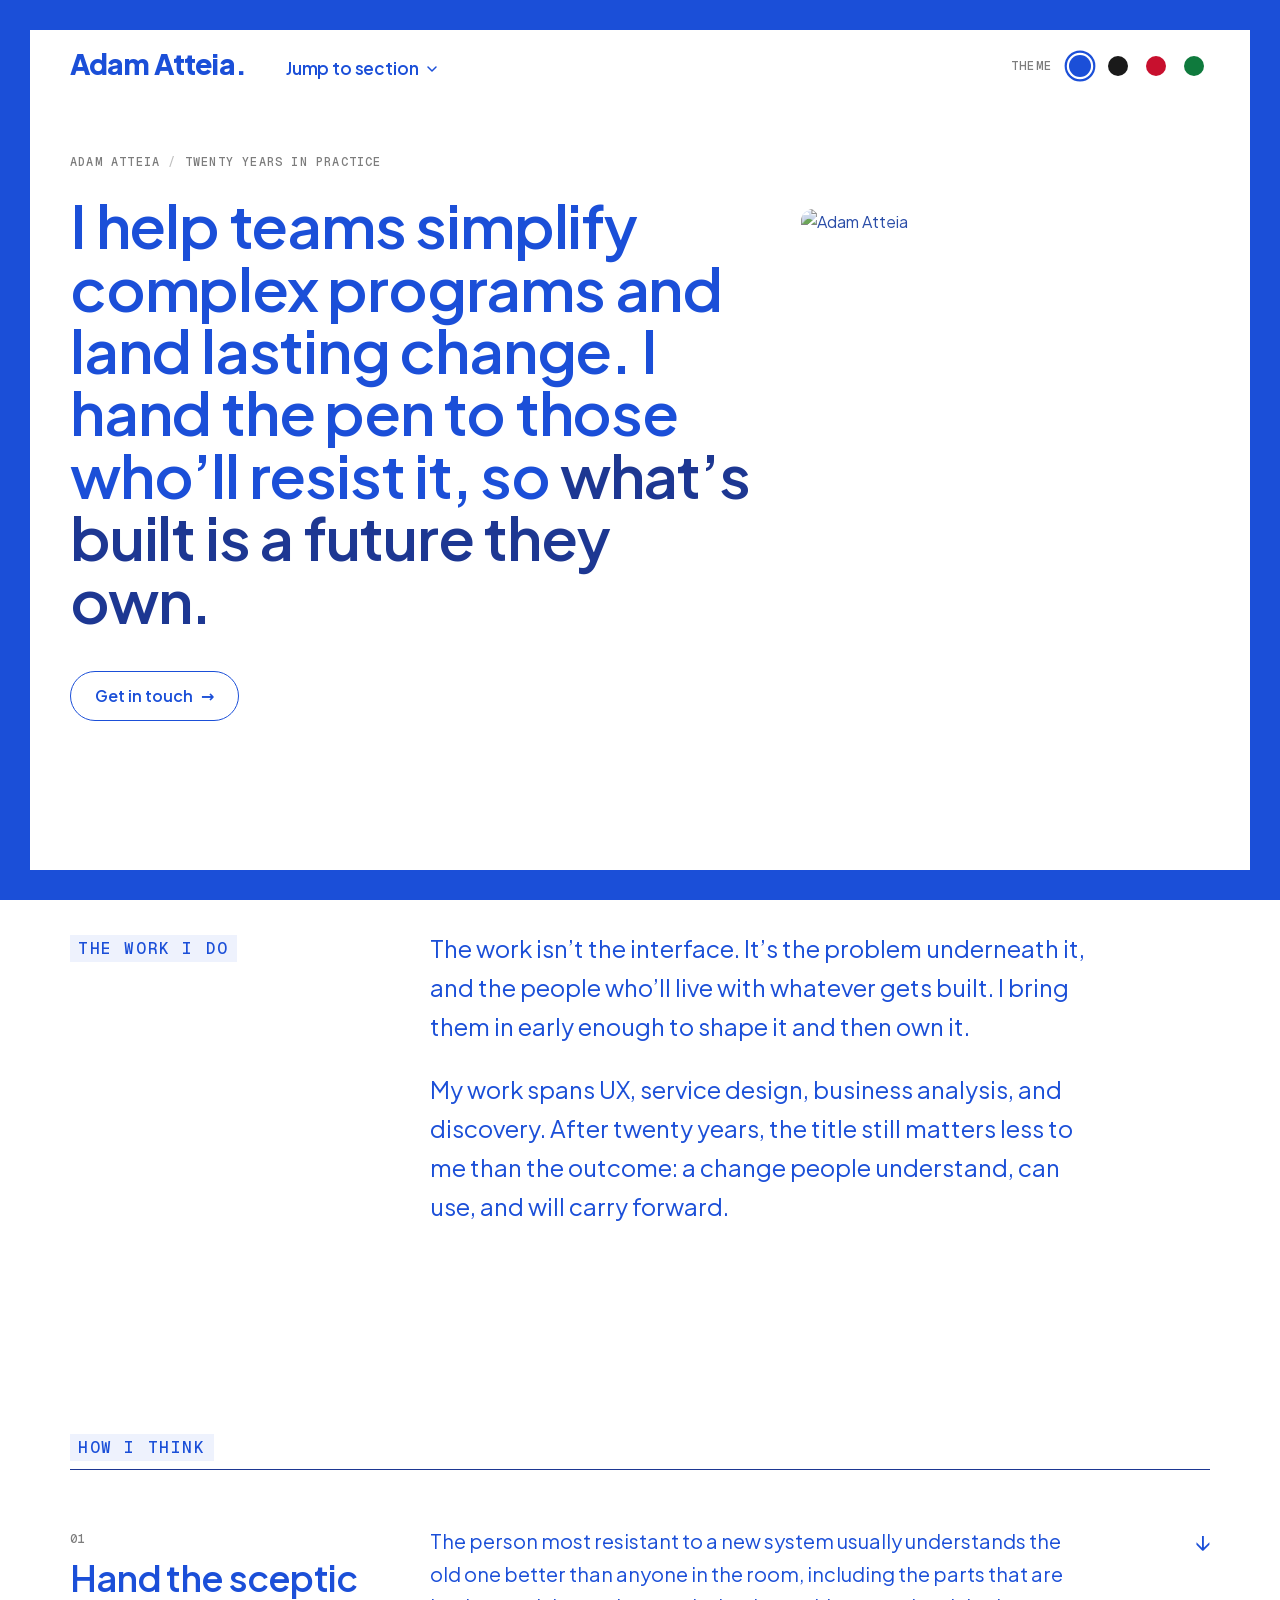
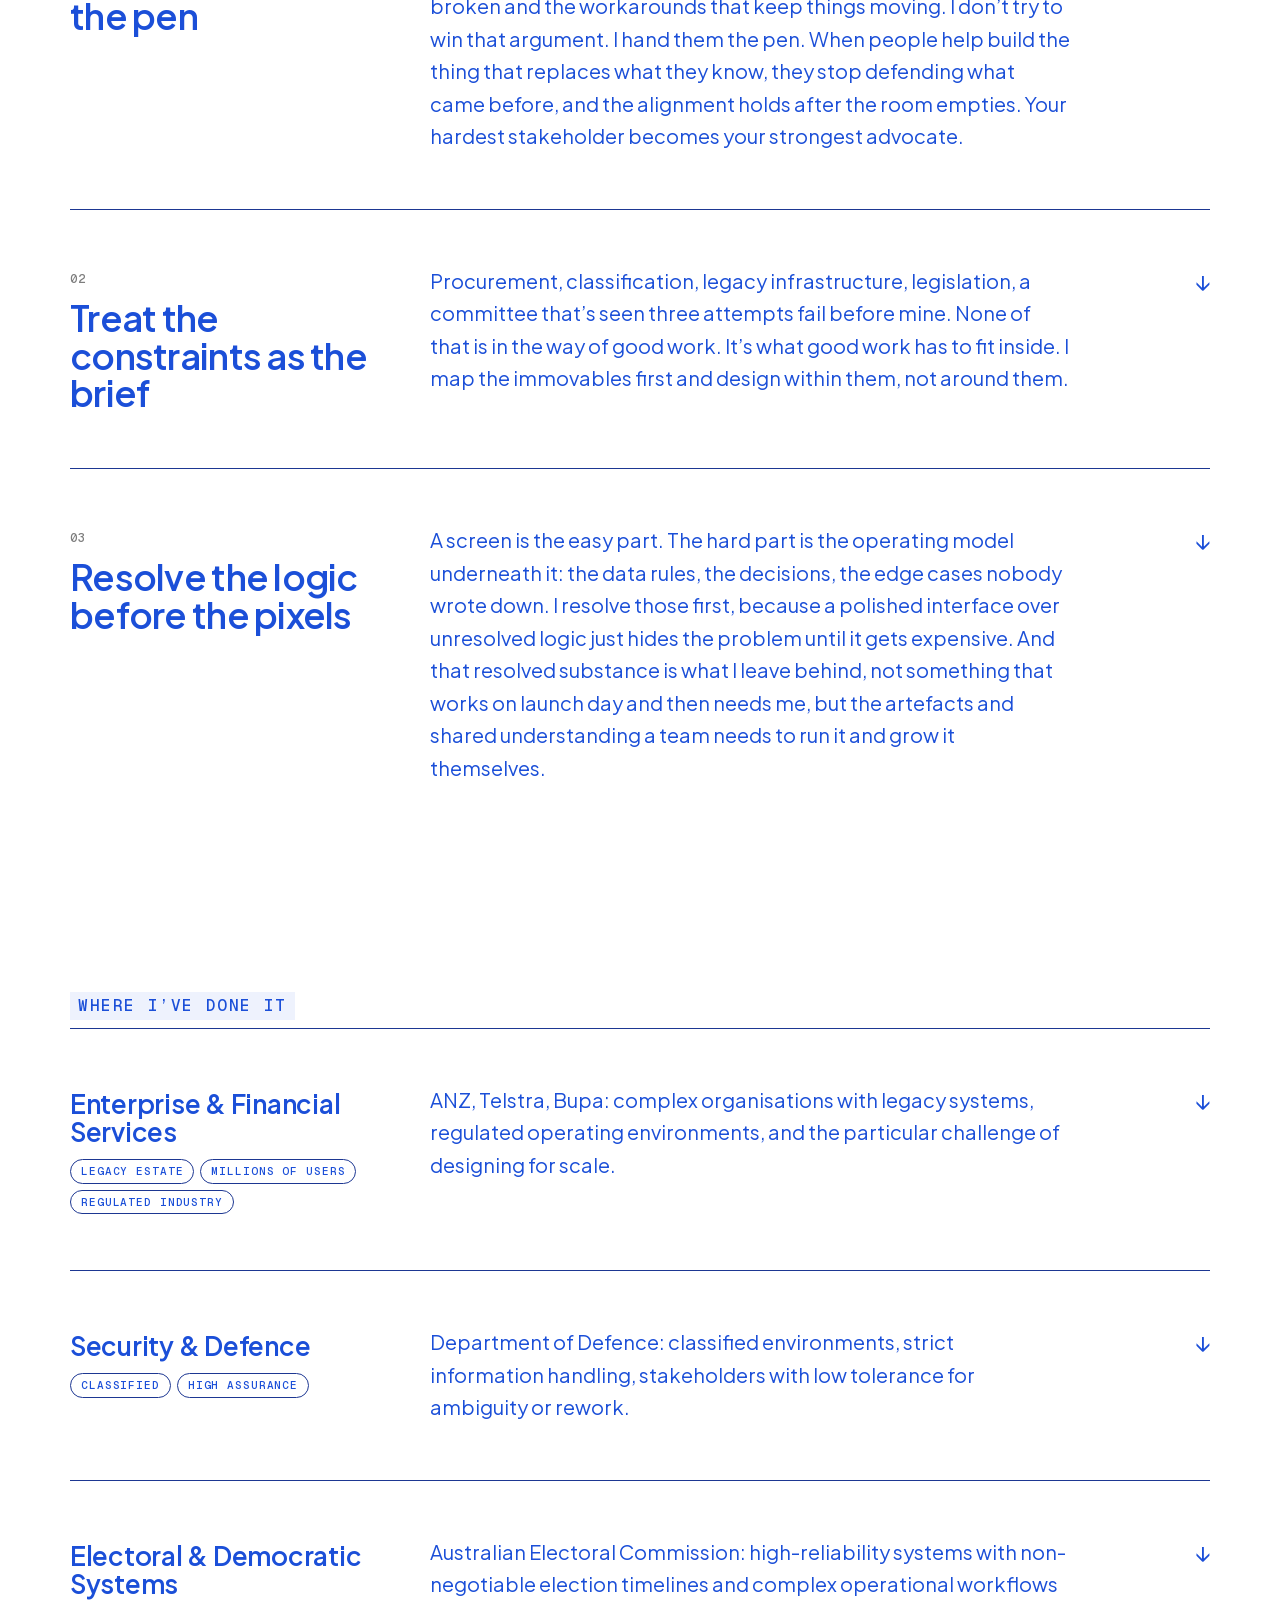
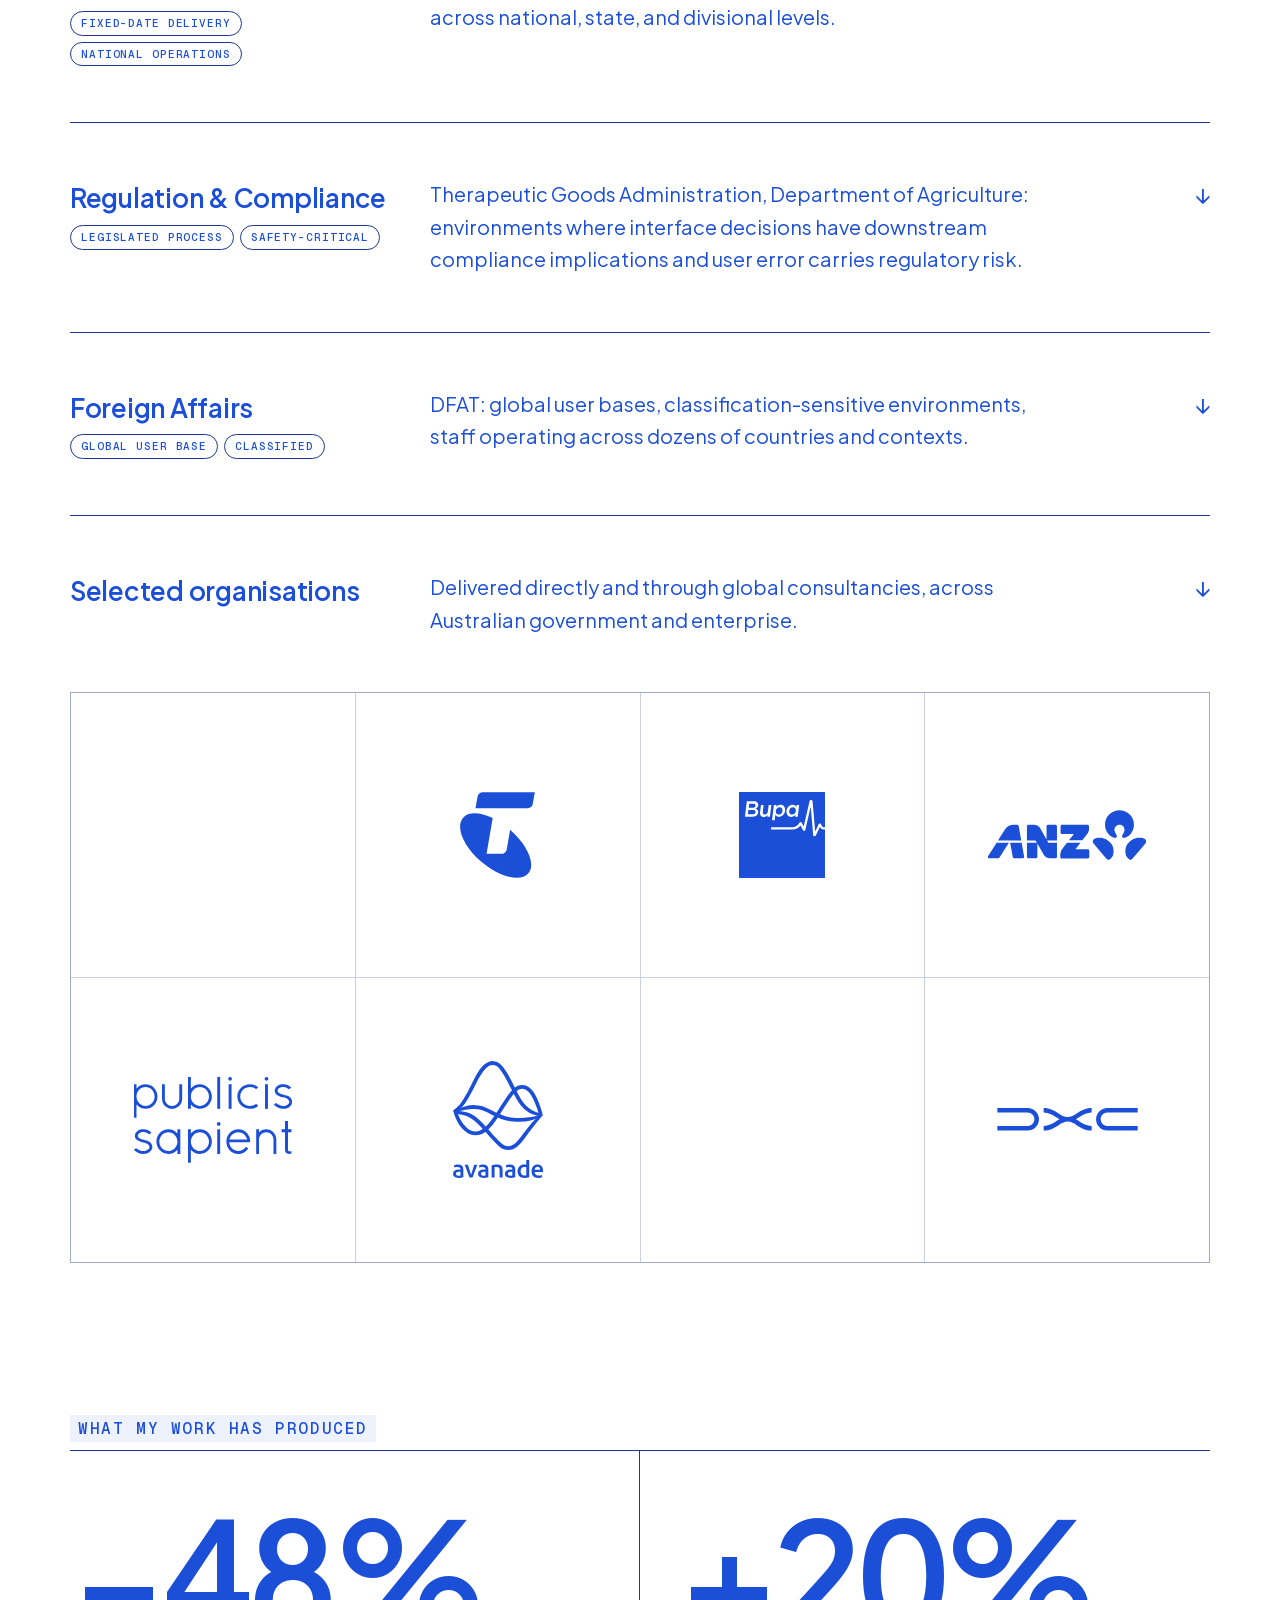
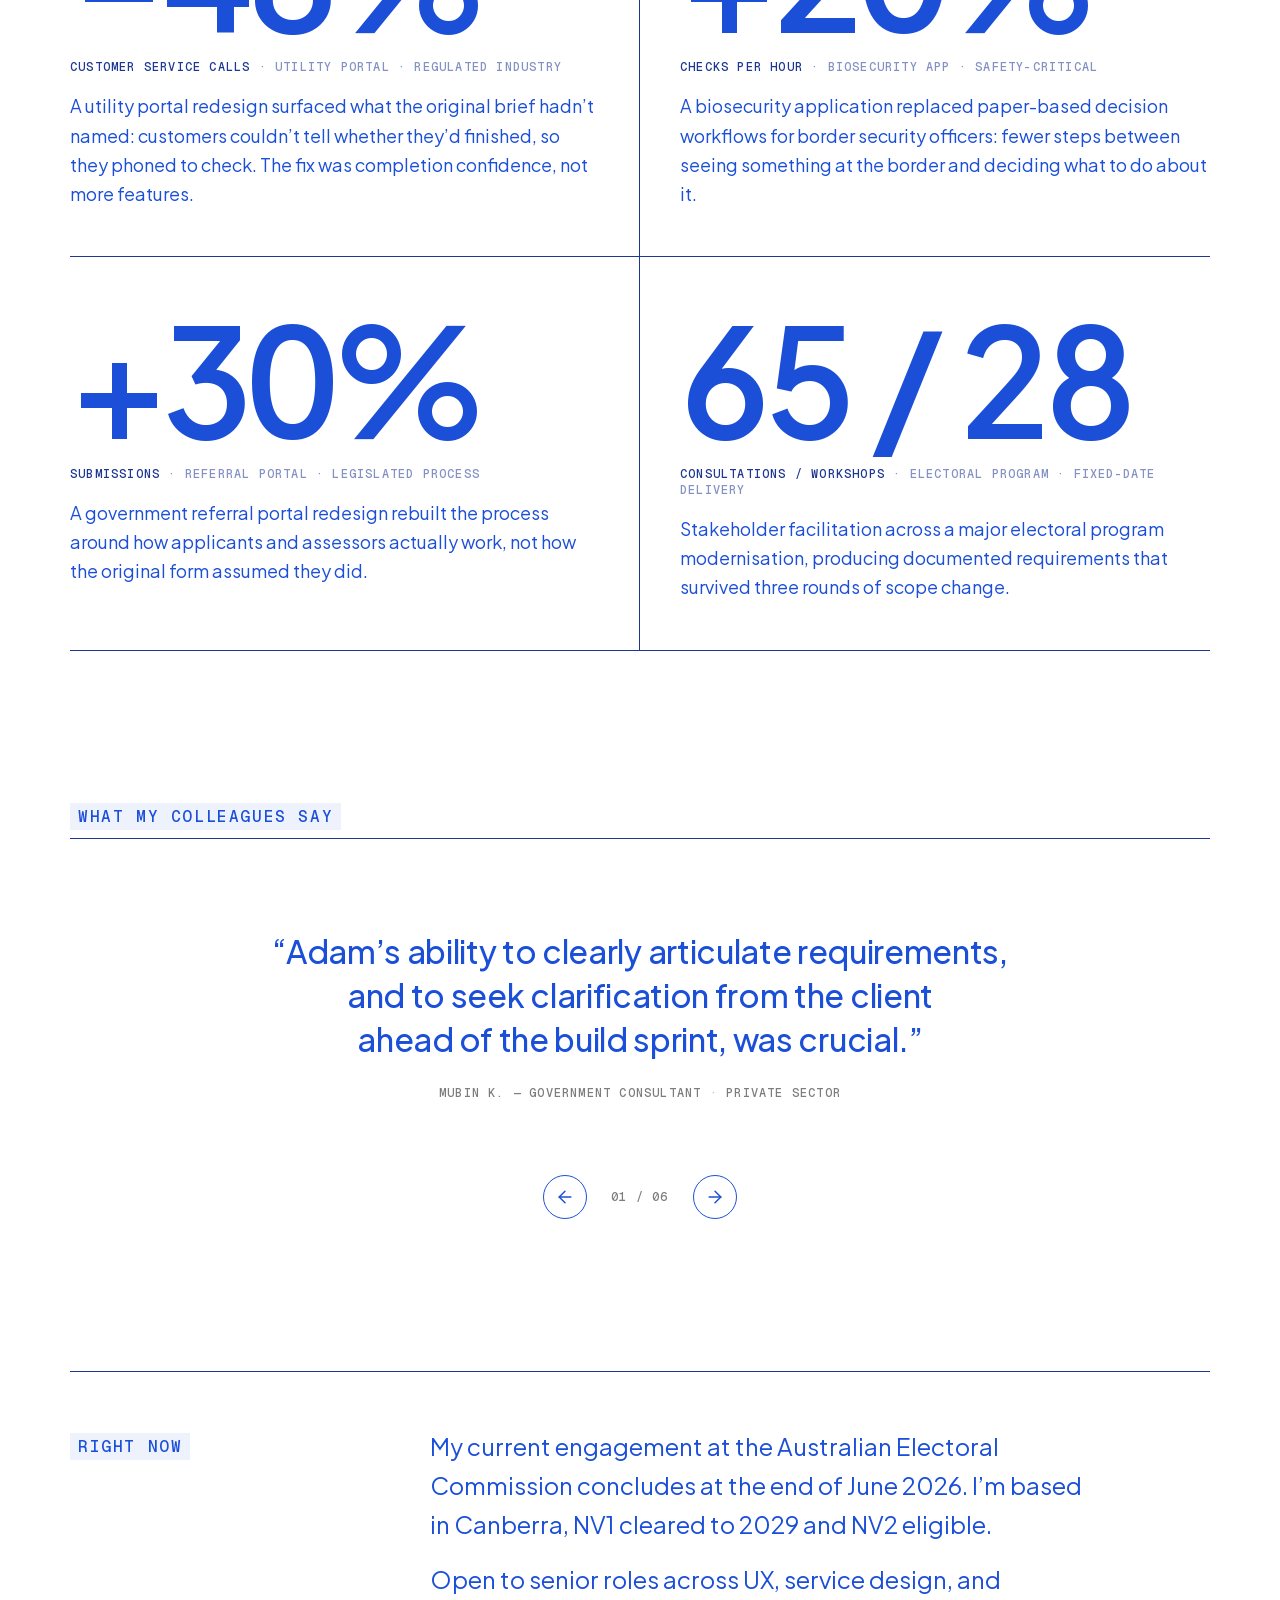
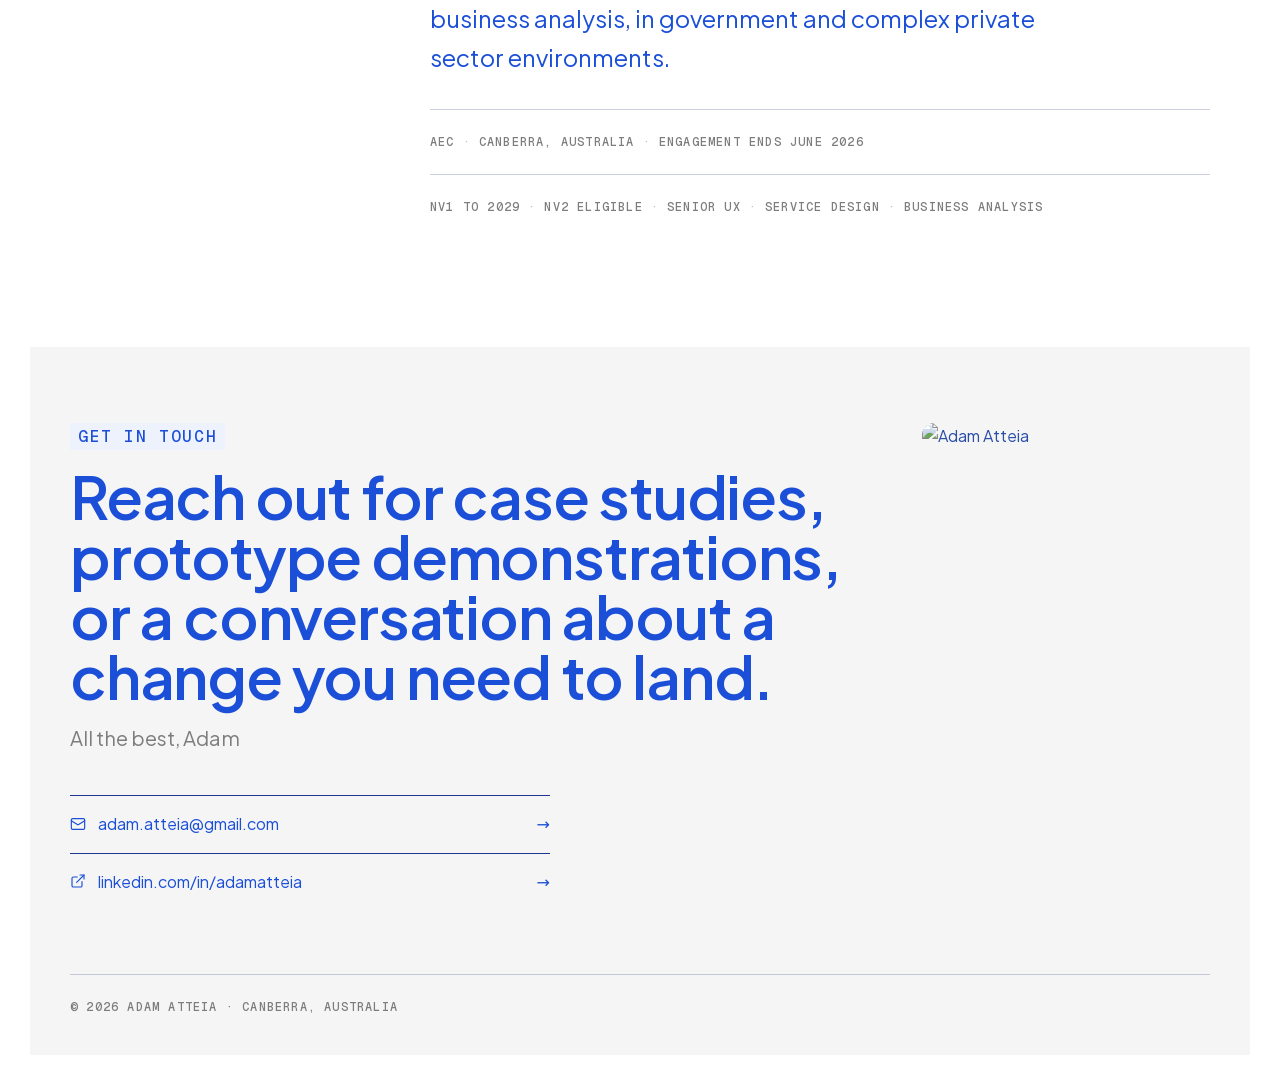
==== index.html @ 63696a5c "Update Open Graph card to current positioning; load/reveal resilience pass" ====
<!DOCTYPE html><html lang="en-AU" class="plus_jakarta_sans_6ae0703a-module__xEkhoq__variable geist_mono_a74d3720-module__ylhdFq__variable h-full antialiased"><head><meta charSet="utf-8"/><meta name="viewport" content="width=device-width, initial-scale=1"/><link rel="preload" href="/_next/static/media/797e433ab948586e-s.p.08e28id.o-okb.woff2" as="font" crossorigin="" type="font/woff2"/><link rel="preload" href="/_next/static/media/fba5a26ea33df6a3-s.p.0eehd8tgys7nv.woff2" as="font" crossorigin="" type="font/woff2"/><link rel="stylesheet" href="/_next/static/chunks/01qwt2bmgnv9a.css" data-precedence="next"/><link rel="preload" as="script" fetchPriority="low" href="/_next/static/chunks/11kjahy2ntf0n.js"/><script src="/_next/static/chunks/0dgq26a5_oy.a.js" async=""></script><script src="/_next/static/chunks/07lhk_q6pmm3r.js" async=""></script><script src="/_next/static/chunks/08dypk6wl8mhd.js" async=""></script><script src="/_next/static/chunks/turbopack-0g939ezkcp7ar.js" async=""></script><script src="/_next/static/chunks/01xlw8hd842-c.js" async=""></script><script src="/_next/static/chunks/0d3shmwh5_nmn.js" async=""></script><script src="/_next/static/chunks/052e3~-m0_-dh.js" async=""></script><script src="/_next/static/chunks/0ikerhsu4jebl.js" async=""></script><script src="/_next/static/chunks/0z~6ety54l.ye.js" async=""></script><meta name="next-size-adjust" content=""/><meta name="theme-color" content="#1B4FD8"/><title>Adam Atteia, complex programs and lasting change</title><meta name="description" content="UX, service design, and business analysis for complex government and enterprise programs: security, electoral, regulatory, and foreign affairs. Twenty years, Canberra-based."/><link rel="author" href="https://adamatteia.com"/><meta name="author" content="Adam Atteia"/><link rel="canonical" href="https://adamatteia.com/"/><meta property="og:title" content="Adam Atteia, complex programs and lasting change"/><meta property="og:description" content="UX, service design, and business analysis for complex government and enterprise programs: security, electoral, regulatory, and foreign affairs. Twenty years, Canberra-based."/><meta property="og:url" content="https://adamatteia.com/"/><meta property="og:site_name" content="Adam Atteia"/><meta property="og:locale" content="en_AU"/><meta property="og:image" content="https://adamatteia.com/opengraph-image.png?e90568e1e9fac899"/><meta property="og:image:type" content="image/png"/><meta property="og:image:width" content="1200"/><meta property="og:image:height" content="630"/><meta property="og:image:alt" content="Adam Atteia, complex programs and lasting change. Twenty years across UX, service design, and business analysis in government and enterprise. adamatteia.com, Canberra ACT."/><meta property="og:type" content="article"/><meta property="article:published_time" content="2026-06-12T00:00:00+10:00"/><meta property="article:author" content="Adam Atteia"/><meta name="twitter:card" content="summary_large_image"/><meta name="twitter:title" content="Adam Atteia, complex programs and lasting change"/><meta name="twitter:description" content="UX, service design, and business analysis for complex government and enterprise programs: security, electoral, regulatory, and foreign affairs. Twenty years, Canberra-based."/><meta name="twitter:image" content="https://adamatteia.com/opengraph-image.png?e90568e1e9fac899"/><meta name="twitter:image:alt" content="Adam Atteia, complex programs and lasting change. Twenty years across UX, service design, and business analysis in government and enterprise. adamatteia.com, Canberra ACT."/><meta name="twitter:image:type" content="image/png"/><meta name="twitter:image:width" content="1200"/><meta name="twitter:image:height" content="630"/><link rel="icon" href="/favicon.ico" sizes="48x48"/><link rel="icon" href="/favicon-32x32.png" type="image/png" sizes="32x32"/><link rel="icon" href="/favicon-192x192.png" type="image/png" sizes="192x192"/><link rel="icon" href="/icon-512.png" type="image/png" sizes="512x512"/><link rel="apple-touch-icon" href="/apple-touch-icon.png"/><script>(function(){try{var known=["blue","black","red","green"];var t=localStorage.getItem("theme");if(known.indexOf(t)===-1){t="blue"}document.documentElement.setAttribute("data-theme",t)}catch(e){document.documentElement.setAttribute("data-theme","blue")}})();</script><script>(function(){try{var c=window.CSS;var ok=!!(c&&c.supports&&c.supports("color","color-mix(in srgb, red, blue)")&&typeof c.registerProperty==="function");if(!ok){document.documentElement.setAttribute("data-browser-unsupported","")}}catch(e){document.documentElement.setAttribute("data-browser-unsupported","")}})();</script><style>#browser-support-notice{display:none}html[data-browser-unsupported] #browser-support-notice{display:block}</style><script type="application/ld+json">{"@context":"https://schema.org","@type":"Person","name":"Adam Atteia","url":"https://adamatteia.com","email":"mailto:adam.atteia@gmail.com","jobTitle":["UX Designer","Service Designer","Business Analyst"],"address":{"@type":"PostalAddress","addressLocality":"Canberra","addressRegion":"ACT","addressCountry":"AU"},"sameAs":["https://www.linkedin.com/in/adamatteia"]}</script><script src="/_next/static/chunks/03~yq9q893hmn.js" noModule=""></script></head><body class="min-h-full flex flex-col"><div hidden=""><!--$--><!--/$--></div><div id="browser-support-notice" role="alert" style="box-sizing:border-box;width:100%;position:relative;z-index:2147483647;padding:14px 18px;background:#1B4FD8;color:#ffffff;font-family:system-ui, -apple-system, BlinkMacSystemFont, &#x27;Segoe UI&#x27;, Roboto, Arial, sans-serif;font-size:15px;line-height:1.5;text-align:center"><span style="display:block;max-width:52rem;margin:0 auto"><strong style="font-weight:700">Your browser is out of date.</strong> <!-- -->This page needs a more recent browser to display correctly. Please update your device’s software, or open it in the latest Safari, Chrome, Edge, or Firefox.</span></div><div aria-hidden="true"><div class="pointer-events-none fixed inset-x-0 top-0 z-50 h-[15px] bg-frame md:h-[30px]"></div><div class="pointer-events-none fixed inset-x-0 bottom-0 z-50 h-[15px] bg-frame md:h-[30px]"></div><div class="pointer-events-none fixed inset-y-0 left-0 z-50 w-[15px] bg-frame md:w-[30px]"></div><div class="pointer-events-none fixed inset-y-0 right-0 z-50 w-[15px] bg-frame md:w-[30px]"></div></div><div aria-hidden="true" class="pointer-events-none fixed right-[15px] top-0 z-30 flex h-screen w-[15px] justify-center pb-24 pt-16 md:right-[30px] md:w-[30px] md:pb-28 md:pt-20"><div class="h-full w-[2px] origin-top bg-frame md:w-[3px]" style="transform:scaleY(0)"></div></div><header id="top" class="relative z-[45] scroll-mt-[15px] bg-background md:scroll-mt-[30px]"><div aria-hidden="true" style="height:0" class="pointer-events-none absolute inset-x-0 top-0 z-10 overflow-hidden"><div style="transform:translateY(-100vh)" class="min-h-screen bg-primary transition-transform duration-500 ease-[cubic-bezier(0.22,1,0.36,1)] will-change-transform"></div></div><div id="section-menu" inert="" class="absolute inset-x-0 top-full z-[15] overflow-hidden pointer-events-none"><div style="transform:translateY(-100vh)" class="text-primary-foreground transition-transform duration-500 ease-[cubic-bezier(0.22,1,0.36,1)] will-change-transform"><div style="max-height:calc(100dvh - 30px)" class="mx-auto w-full max-w-[78rem] overflow-y-auto overscroll-contain px-6 pb-12 pt-2 sm:px-10 md:pb-16"><nav aria-label="Sections"><a href="#work" class="flex items-baseline gap-5 border-t border-primary-foreground/25 py-5 transition-opacity last:border-b hover:opacity-70"><span class="font-mono text-xs tabular-nums opacity-70">01</span><span class="text-3xl font-semibold tracking-[-0.02em] md:text-4xl">The work I do</span></a><a href="#principles" class="flex items-baseline gap-5 border-t border-primary-foreground/25 py-5 transition-opacity last:border-b hover:opacity-70"><span class="font-mono text-xs tabular-nums opacity-70">02</span><span class="text-3xl font-semibold tracking-[-0.02em] md:text-4xl">How I think</span></a><a href="#sectors" class="flex items-baseline gap-5 border-t border-primary-foreground/25 py-5 transition-opacity last:border-b hover:opacity-70"><span class="font-mono text-xs tabular-nums opacity-70">03</span><span class="text-3xl font-semibold tracking-[-0.02em] md:text-4xl">Where I’ve done it</span></a><a href="#outcomes" class="flex items-baseline gap-5 border-t border-primary-foreground/25 py-5 transition-opacity last:border-b hover:opacity-70"><span class="font-mono text-xs tabular-nums opacity-70">04</span><span class="text-3xl font-semibold tracking-[-0.02em] md:text-4xl">What my work has produced</span></a><a href="#testimonials" class="flex items-baseline gap-5 border-t border-primary-foreground/25 py-5 transition-opacity last:border-b hover:opacity-70"><span class="font-mono text-xs tabular-nums opacity-70">05</span><span class="text-3xl font-semibold tracking-[-0.02em] md:text-4xl">What my colleagues say</span></a><a href="#right-now" class="flex items-baseline gap-5 border-t border-primary-foreground/25 py-5 transition-opacity last:border-b hover:opacity-70"><span class="font-mono text-xs tabular-nums opacity-70">06</span><span class="text-3xl font-semibold tracking-[-0.02em] md:text-4xl">Right now</span></a><a href="#contact" class="flex items-baseline gap-5 border-t border-primary-foreground/25 py-5 transition-opacity last:border-b hover:opacity-70"><span class="font-mono text-xs tabular-nums opacity-70">07</span><span class="text-3xl font-semibold tracking-[-0.02em] md:text-4xl">Get in touch</span></a></nav><div class="flex items-center justify-between border-b border-primary-foreground/25 py-5 sm:hidden"><span aria-hidden="true" class="font-mono text-xs font-medium uppercase tracking-[0.1em] text-primary-foreground/70">Theme</span><div role="radiogroup" aria-label="Colour theme" class="flex items-center gap-1 sm:gap-1.5"><button type="button" role="radio" aria-checked="true" aria-label="Blue" tabindex="0" class="inline-flex h-6 w-6 items-center justify-center rounded-full sm:h-8 sm:w-8"><span aria-hidden="true" style="background-color:#1B4FD8" class="h-3.5 w-3.5 rounded-full ring-offset-2 transition-transform duration-200 motion-reduce:transition-none sm:h-5 sm:w-5 hover:scale-110 motion-reduce:hover:scale-100 scale-110 ring-2 ring-primary-foreground ring-offset-primary"></span></button><button type="button" role="radio" aria-checked="false" aria-label="Black" tabindex="-1" class="inline-flex h-6 w-6 items-center justify-center rounded-full sm:h-8 sm:w-8"><span aria-hidden="true" style="background-color:#1A1A1A" class="h-3.5 w-3.5 rounded-full ring-offset-2 transition-transform duration-200 motion-reduce:transition-none sm:h-5 sm:w-5 hover:scale-110 motion-reduce:hover:scale-100 ring-primary-foreground ring-offset-primary"></span></button><button type="button" role="radio" aria-checked="false" aria-label="Red" tabindex="-1" class="inline-flex h-6 w-6 items-center justify-center rounded-full sm:h-8 sm:w-8"><span aria-hidden="true" style="background-color:#C8102E" class="h-3.5 w-3.5 rounded-full ring-offset-2 transition-transform duration-200 motion-reduce:transition-none sm:h-5 sm:w-5 hover:scale-110 motion-reduce:hover:scale-100 ring-primary-foreground ring-offset-primary"></span></button><button type="button" role="radio" aria-checked="false" aria-label="Green" tabindex="-1" class="inline-flex h-6 w-6 items-center justify-center rounded-full sm:h-8 sm:w-8"><span aria-hidden="true" style="background-color:#0F7A3D" class="h-3.5 w-3.5 rounded-full ring-offset-2 transition-transform duration-200 motion-reduce:transition-none sm:h-5 sm:w-5 hover:scale-110 motion-reduce:hover:scale-100 ring-primary-foreground ring-offset-primary"></span></button></div></div></div></div></div><div class="mx-auto flex w-full max-w-[78rem] items-center justify-between gap-3 px-6 py-5 sm:gap-6 sm:px-10 relative z-20"><div class="flex items-baseline gap-6 md:gap-10"><a href="#top" aria-label="Adam Atteia — back to top" class="whitespace-nowrap text-[clamp(1.25rem,6.15vw,1.75rem)] font-extrabold leading-none tracking-[-0.03em] text-primary">Adam Atteia<span aria-hidden="true">.</span></a><button type="button" aria-expanded="false" aria-controls="section-menu" class="hidden items-baseline gap-1.5 text-[17px] font-semibold tracking-[-0.01em] hover:opacity-70 md:inline-flex transition-colors duration-200 text-primary">Jump to section<svg xmlns="http://www.w3.org/2000/svg" width="24" height="24" viewBox="0 0 24 24" fill="none" stroke="currentColor" stroke-width="2.25" stroke-linecap="round" stroke-linejoin="round" class="lucide lucide-chevron-down h-4 w-4 self-center" aria-hidden="true"><path d="m6 9 6 6 6-6"></path></svg></button></div><div class="flex items-center gap-2 sm:gap-3"><span aria-hidden="true" class="hidden font-mono text-xs font-medium uppercase tracking-[0.1em] transition-colors duration-200 sm:inline text-muted-foreground">Theme</span><div role="radiogroup" aria-label="Colour theme" class="flex items-center gap-1 sm:gap-1.5"><button type="button" role="radio" aria-checked="true" aria-label="Blue" tabindex="0" class="inline-flex h-6 w-6 items-center justify-center rounded-full sm:h-8 sm:w-8"><span aria-hidden="true" style="background-color:#1B4FD8" class="h-3.5 w-3.5 rounded-full ring-offset-2 transition-transform duration-200 motion-reduce:transition-none sm:h-5 sm:w-5 hover:scale-110 motion-reduce:hover:scale-100 scale-110 ring-2 ring-foreground ring-offset-background"></span></button><button type="button" role="radio" aria-checked="false" aria-label="Black" tabindex="-1" class="inline-flex h-6 w-6 items-center justify-center rounded-full sm:h-8 sm:w-8"><span aria-hidden="true" style="background-color:#1A1A1A" class="h-3.5 w-3.5 rounded-full ring-offset-2 transition-transform duration-200 motion-reduce:transition-none sm:h-5 sm:w-5 hover:scale-110 motion-reduce:hover:scale-100 ring-foreground ring-offset-background"></span></button><button type="button" role="radio" aria-checked="false" aria-label="Red" tabindex="-1" class="inline-flex h-6 w-6 items-center justify-center rounded-full sm:h-8 sm:w-8"><span aria-hidden="true" style="background-color:#C8102E" class="h-3.5 w-3.5 rounded-full ring-offset-2 transition-transform duration-200 motion-reduce:transition-none sm:h-5 sm:w-5 hover:scale-110 motion-reduce:hover:scale-100 ring-foreground ring-offset-background"></span></button><button type="button" role="radio" aria-checked="false" aria-label="Green" tabindex="-1" class="inline-flex h-6 w-6 items-center justify-center rounded-full sm:h-8 sm:w-8"><span aria-hidden="true" style="background-color:#0F7A3D" class="h-3.5 w-3.5 rounded-full ring-offset-2 transition-transform duration-200 motion-reduce:transition-none sm:h-5 sm:w-5 hover:scale-110 motion-reduce:hover:scale-100 ring-foreground ring-offset-background"></span></button></div><button type="button" aria-expanded="false" aria-controls="section-menu" aria-label="Jump to section" class="inline-flex h-10 w-10 items-center justify-center rounded-full border transition-colors md:hidden border-primary text-primary hover:bg-primary hover:text-primary-foreground"><svg xmlns="http://www.w3.org/2000/svg" width="24" height="24" viewBox="0 0 24 24" fill="none" stroke="currentColor" stroke-width="1.75" stroke-linecap="round" stroke-linejoin="round" class="lucide lucide-menu h-5 w-5" aria-hidden="true"><path d="M4 5h16"></path><path d="M4 12h16"></path><path d="M4 19h16"></path></svg></button></div></div></header><a href="#top" aria-label="Jump to top" class="fixed bottom-6 right-6 z-40 inline-flex h-12 w-12 items-center justify-center rounded-full border border-primary bg-background text-primary shadow-md transition-all duration-300 hover:bg-primary hover:text-primary-foreground md:bottom-10 md:right-10 pointer-events-none translate-y-3 opacity-0"><svg xmlns="http://www.w3.org/2000/svg" width="24" height="24" viewBox="0 0 24 24" fill="none" stroke="currentColor" stroke-width="1.75" stroke-linecap="round" stroke-linejoin="round" class="lucide lucide-arrow-up h-5 w-5" aria-hidden="true"><path d="m5 12 7-7 7 7"></path><path d="M12 19V5"></path></svg></a><main class="flex-1"><section aria-label="Introduction" class="relative px-6 pb-13 pt-10 sm:px-10 md:pb-19 md:pt-13"><div class="mx-auto grid w-full max-w-[78rem] grid-cols-1 items-end gap-10 md:grid-cols-[1.25fr_0.75fr] md:gap-12"><div><p class="hero-fade font-mono text-xs font-medium uppercase tracking-[0.1em] text-muted-foreground">Adam Atteia <span class="text-muted-foreground/50">/</span> Twenty years in practice</p><h1 class="mt-6 max-w-[16ch] text-balance text-[2.25rem] font-semibold leading-[1.04] tracking-[-0.02em] sm:text-5xl md:text-[3.75rem]"><span class="reveal-word" style="--word-index:0">I</span> <span class="reveal-word" style="--word-index:1">help</span> <span class="reveal-word" style="--word-index:2">teams</span> <span class="reveal-word" style="--word-index:3">simplify</span> <span class="reveal-word" style="--word-index:4">complex</span> <span class="reveal-word" style="--word-index:5">programs</span> <span class="reveal-word" style="--word-index:6">and</span> <span class="reveal-word" style="--word-index:7">land</span> <span class="reveal-word" style="--word-index:8">lasting</span> <span class="reveal-word" style="--word-index:9">change.</span> <span class="reveal-word" style="--word-index:10">I</span> <span class="reveal-word" style="--word-index:11">hand</span> <span class="reveal-word" style="--word-index:12">the</span> <span class="reveal-word" style="--word-index:13">pen</span> <span class="reveal-word" style="--word-index:14">to</span> <span class="reveal-word" style="--word-index:15">those</span> <span class="reveal-word" style="--word-index:16">who’ll</span> <span class="reveal-word" style="--word-index:17">resist</span> <span class="reveal-word" style="--word-index:18">it,</span> <span class="reveal-word" style="--word-index:19">so</span> <span class="text-ink"><span class="reveal-word" style="--word-index:20">what’s</span> <span class="reveal-word" style="--word-index:21">built</span> <span class="reveal-word" style="--word-index:22">is</span> <span class="reveal-word" style="--word-index:23">a</span> <span class="reveal-word" style="--word-index:24">future</span> <span class="reveal-word" style="--word-index:25">they</span> <span class="reveal-word" style="--word-index:26">own.</span></span></h1><div class="hero-fade mt-10" style="--hero-delay:560ms"><a class="group inline-flex items-center gap-2 rounded-full border border-primary px-6 py-3 text-base font-semibold transition-colors text-primary hover:bg-primary hover:text-primary-foreground" href="#contact"><span>Get in touch</span><span aria-hidden="true" class="transition-transform duration-200 group-hover:translate-x-1">→</span></a></div></div><div class="hero-fade order-first md:order-none" style="--hero-delay:160ms"><div class="relative aspect-[4/5] w-full overflow-hidden rounded-md"><picture><source srcSet="/images/headshots/054.webp" type="image/webp"/><img src="/images/headshots/054.jpg" alt="Adam Atteia" data-hero-theme="blue" decoding="async" fetchPriority="high" class="hero-headshot absolute inset-0 h-full w-full object-cover object-[center_20%] [filter:grayscale(0.35)_contrast(1.02)]"/></picture><picture><source srcSet="/images/headshots/060.webp" type="image/webp"/><img src="/images/headshots/060.jpg" alt="Adam Atteia" data-hero-theme="black" decoding="async" fetchPriority="auto" class="hero-headshot absolute inset-0 h-full w-full object-cover object-[center_20%] [filter:grayscale(0.35)_contrast(1.02)]"/></picture><picture><source srcSet="/images/headshots/057.webp" type="image/webp"/><img src="/images/headshots/057.jpg" alt="Adam Atteia" data-hero-theme="red" decoding="async" fetchPriority="auto" class="hero-headshot absolute inset-0 h-full w-full object-cover object-[center_20%] [filter:grayscale(0.35)_contrast(1.02)]"/></picture><picture><source srcSet="/images/headshots/072.webp" type="image/webp"/><img src="/images/headshots/072.jpg" alt="Adam Atteia" data-hero-theme="green" decoding="async" fetchPriority="auto" class="hero-headshot absolute inset-0 h-full w-full object-cover object-[center_20%] [filter:grayscale(0.35)_contrast(1.02)]"/></picture></div></div></div></section><section id="work" class="relative z-10 scroll-mt-[15px] px-6 py-13 sm:px-10 md:scroll-mt-[30px] md:py-19" aria-label="The work I do"><div class="mx-auto w-full max-w-[78rem]"><div class="relative grid grid-cols-1 gap-x-10 gap-y-5 py-10 md:py-14 md:grid-cols-[20rem_1fr]"><span aria-hidden="true" data-reveal="rule" class="absolute inset-x-0 top-0 h-px origin-left bg-border-strong"></span><div data-reveal="rise" class="font-mono text-xs font-medium uppercase tracking-[0.1em] text-muted-foreground md:pt-1.5"><span class="section-eyebrow">The work I do</span></div><div data-reveal="rise" style="--reveal-delay:80ms" class="relative min-w-0"><div class="max-w-[42rem] space-y-6 text-xl leading-relaxed text-foreground md:text-2xl"><p>The work isn’t the interface. It’s the problem underneath it, and the people who’ll live with whatever gets built. I bring them in early enough to shape it and then own it.</p><p>My work spans UX, service design, business analysis, and discovery. After twenty years, the title still matters less to me than the outcome: a change people understand, can use, and will carry forward.</p></div></div></div></div></section><section id="principles" class="relative z-10 scroll-mt-[15px] px-6 py-13 sm:px-10 md:scroll-mt-[30px] md:py-19" aria-label="How I think"><div class="mx-auto w-full max-w-[78rem]"><h2 data-reveal="rise" class="section-eyebrow mb-2">How I think</h2><div class="relative grid grid-cols-1 gap-x-10 gap-y-5 py-10 md:py-14 md:grid-cols-[20rem_1fr]"><span aria-hidden="true" data-reveal="rule" class="absolute inset-x-0 top-0 h-px origin-left bg-border-strong"></span><div data-reveal="rise" class="font-mono text-xs font-medium uppercase tracking-[0.1em] text-muted-foreground md:pt-1.5"><span class="flex flex-col gap-3"><span class="font-mono text-xs font-medium tabular-nums text-muted-foreground">01</span><span class="font-sans text-[1.75rem] font-semibold normal-case leading-[1.05] tracking-[-0.02em] text-foreground sm:text-[2rem] md:text-[2.25rem]">Hand the sceptic the pen</span></span></div><div data-reveal="rise" style="--reveal-delay:80ms" class="relative min-w-0 md:pr-12"><p class="max-w-[40rem] text-lg leading-relaxed text-foreground md:text-xl">The person most resistant to a new system usually understands the old one better than anyone in the room, including the parts that are broken and the workarounds that keep things moving. I don’t try to win that argument. I hand them the pen. When people help build the thing that replaces what they know, they stop defending what came before, and the alignment holds after the room empties. Your hardest stakeholder becomes your strongest advocate.</p><span aria-hidden="true" class="pointer-events-none absolute right-0 top-0 hidden text-2xl text-primary md:block">↓</span></div></div><div class="relative grid grid-cols-1 gap-x-10 gap-y-5 py-10 md:py-14 md:grid-cols-[20rem_1fr]"><span aria-hidden="true" data-reveal="rule" class="absolute inset-x-0 top-0 h-px origin-left bg-border-strong"></span><div data-reveal="rise" class="font-mono text-xs font-medium uppercase tracking-[0.1em] text-muted-foreground md:pt-1.5"><span class="flex flex-col gap-3"><span class="font-mono text-xs font-medium tabular-nums text-muted-foreground">02</span><span class="font-sans text-[1.75rem] font-semibold normal-case leading-[1.05] tracking-[-0.02em] text-foreground sm:text-[2rem] md:text-[2.25rem]">Treat the constraints as the brief</span></span></div><div data-reveal="rise" style="--reveal-delay:80ms" class="relative min-w-0 md:pr-12"><p class="max-w-[40rem] text-lg leading-relaxed text-foreground md:text-xl">Procurement, classification, legacy infrastructure, legislation, a committee that’s seen three attempts fail before mine. None of that is in the way of good work. It’s what good work has to fit inside. I map the immovables first and design within them, not around them.</p><span aria-hidden="true" class="pointer-events-none absolute right-0 top-0 hidden text-2xl text-primary md:block">↓</span></div></div><div class="relative grid grid-cols-1 gap-x-10 gap-y-5 py-10 md:py-14 md:grid-cols-[20rem_1fr]"><span aria-hidden="true" data-reveal="rule" class="absolute inset-x-0 top-0 h-px origin-left bg-border-strong"></span><div data-reveal="rise" class="font-mono text-xs font-medium uppercase tracking-[0.1em] text-muted-foreground md:pt-1.5"><span class="flex flex-col gap-3"><span class="font-mono text-xs font-medium tabular-nums text-muted-foreground">03</span><span class="font-sans text-[1.75rem] font-semibold normal-case leading-[1.05] tracking-[-0.02em] text-foreground sm:text-[2rem] md:text-[2.25rem]">Resolve the logic before the pixels</span></span></div><div data-reveal="rise" style="--reveal-delay:80ms" class="relative min-w-0 md:pr-12"><p class="max-w-[40rem] text-lg leading-relaxed text-foreground md:text-xl">A screen is the easy part. The hard part is the operating model underneath it: the data rules, the decisions, the edge cases nobody wrote down. I resolve those first, because a polished interface over unresolved logic just hides the problem until it gets expensive. And that resolved substance is what I leave behind, not something that works on launch day and then needs me, but the artefacts and shared understanding a team needs to run it and grow it themselves.</p><span aria-hidden="true" class="pointer-events-none absolute right-0 top-0 hidden text-2xl text-primary md:block">↓</span></div></div></div></section><section id="sectors" class="relative z-10 scroll-mt-[15px] px-6 py-13 sm:px-10 md:scroll-mt-[30px] md:py-19" aria-label="Where I’ve done it"><div class="mx-auto w-full max-w-[78rem]"><h2 data-reveal="rise" class="section-eyebrow mb-2">Where I’ve done it</h2><div class="relative grid grid-cols-1 gap-x-10 gap-y-5 py-10 md:py-14 md:grid-cols-[20rem_1fr]"><span aria-hidden="true" data-reveal="rule" class="absolute inset-x-0 top-0 h-px origin-left bg-border-strong"></span><div data-reveal="rise" class="font-mono text-xs font-medium uppercase tracking-[0.1em] text-muted-foreground md:pt-1.5"><span class="flex flex-col gap-3"><span class="font-sans text-[1.375rem] font-semibold normal-case leading-[1.1] tracking-[-0.01em] text-foreground md:text-[1.625rem]">Enterprise &amp; Financial Services</span><span class="flex flex-wrap gap-1.5"><span class="inline-flex items-center gap-1.5 rounded-full border border-border-strong px-2.5 py-1 font-mono text-[0.6875rem] font-medium uppercase tracking-[0.08em] text-primary">Legacy estate</span><span class="inline-flex items-center gap-1.5 rounded-full border border-border-strong px-2.5 py-1 font-mono text-[0.6875rem] font-medium uppercase tracking-[0.08em] text-primary">Millions of users</span><span class="inline-flex items-center gap-1.5 rounded-full border border-border-strong px-2.5 py-1 font-mono text-[0.6875rem] font-medium uppercase tracking-[0.08em] text-primary">Regulated industry</span></span></span></div><div data-reveal="rise" style="--reveal-delay:80ms" class="relative min-w-0 md:pr-12"><p class="max-w-[40rem] text-lg leading-relaxed text-foreground md:text-xl">ANZ, Telstra, Bupa: complex organisations with legacy systems, regulated operating environments, and the particular challenge of designing for scale.</p><span aria-hidden="true" class="pointer-events-none absolute right-0 top-0 hidden text-2xl text-primary md:block">↓</span></div></div><div class="relative grid grid-cols-1 gap-x-10 gap-y-5 py-10 md:py-14 md:grid-cols-[20rem_1fr]"><span aria-hidden="true" data-reveal="rule" class="absolute inset-x-0 top-0 h-px origin-left bg-border-strong"></span><div data-reveal="rise" class="font-mono text-xs font-medium uppercase tracking-[0.1em] text-muted-foreground md:pt-1.5"><span class="flex flex-col gap-3"><span class="font-sans text-[1.375rem] font-semibold normal-case leading-[1.1] tracking-[-0.01em] text-foreground md:text-[1.625rem]">Security &amp; Defence</span><span class="flex flex-wrap gap-1.5"><span class="inline-flex items-center gap-1.5 rounded-full border border-border-strong px-2.5 py-1 font-mono text-[0.6875rem] font-medium uppercase tracking-[0.08em] text-primary">Classified</span><span class="inline-flex items-center gap-1.5 rounded-full border border-border-strong px-2.5 py-1 font-mono text-[0.6875rem] font-medium uppercase tracking-[0.08em] text-primary">High assurance</span></span></span></div><div data-reveal="rise" style="--reveal-delay:80ms" class="relative min-w-0 md:pr-12"><p class="max-w-[40rem] text-lg leading-relaxed text-foreground md:text-xl">Department of Defence: classified environments, strict information handling, stakeholders with low tolerance for ambiguity or rework.</p><span aria-hidden="true" class="pointer-events-none absolute right-0 top-0 hidden text-2xl text-primary md:block">↓</span></div></div><div class="relative grid grid-cols-1 gap-x-10 gap-y-5 py-10 md:py-14 md:grid-cols-[20rem_1fr]"><span aria-hidden="true" data-reveal="rule" class="absolute inset-x-0 top-0 h-px origin-left bg-border-strong"></span><div data-reveal="rise" class="font-mono text-xs font-medium uppercase tracking-[0.1em] text-muted-foreground md:pt-1.5"><span class="flex flex-col gap-3"><span class="font-sans text-[1.375rem] font-semibold normal-case leading-[1.1] tracking-[-0.01em] text-foreground md:text-[1.625rem]">Electoral &amp; Democratic Systems</span><span class="flex flex-wrap gap-1.5"><span class="inline-flex items-center gap-1.5 rounded-full border border-border-strong px-2.5 py-1 font-mono text-[0.6875rem] font-medium uppercase tracking-[0.08em] text-primary">Fixed-date delivery</span><span class="inline-flex items-center gap-1.5 rounded-full border border-border-strong px-2.5 py-1 font-mono text-[0.6875rem] font-medium uppercase tracking-[0.08em] text-primary">National operations</span></span></span></div><div data-reveal="rise" style="--reveal-delay:80ms" class="relative min-w-0 md:pr-12"><p class="max-w-[40rem] text-lg leading-relaxed text-foreground md:text-xl">Australian Electoral Commission: high-reliability systems with non-negotiable election timelines and complex operational workflows across national, state, and divisional levels.</p><span aria-hidden="true" class="pointer-events-none absolute right-0 top-0 hidden text-2xl text-primary md:block">↓</span></div></div><div class="relative grid grid-cols-1 gap-x-10 gap-y-5 py-10 md:py-14 md:grid-cols-[20rem_1fr]"><span aria-hidden="true" data-reveal="rule" class="absolute inset-x-0 top-0 h-px origin-left bg-border-strong"></span><div data-reveal="rise" class="font-mono text-xs font-medium uppercase tracking-[0.1em] text-muted-foreground md:pt-1.5"><span class="flex flex-col gap-3"><span class="font-sans text-[1.375rem] font-semibold normal-case leading-[1.1] tracking-[-0.01em] text-foreground md:text-[1.625rem]">Regulation &amp; Compliance</span><span class="flex flex-wrap gap-1.5"><span class="inline-flex items-center gap-1.5 rounded-full border border-border-strong px-2.5 py-1 font-mono text-[0.6875rem] font-medium uppercase tracking-[0.08em] text-primary">Legislated process</span><span class="inline-flex items-center gap-1.5 rounded-full border border-border-strong px-2.5 py-1 font-mono text-[0.6875rem] font-medium uppercase tracking-[0.08em] text-primary">Safety-critical</span></span></span></div><div data-reveal="rise" style="--reveal-delay:80ms" class="relative min-w-0 md:pr-12"><p class="max-w-[40rem] text-lg leading-relaxed text-foreground md:text-xl">Therapeutic Goods Administration, Department of Agriculture: environments where interface decisions have downstream compliance implications and user error carries regulatory risk.</p><span aria-hidden="true" class="pointer-events-none absolute right-0 top-0 hidden text-2xl text-primary md:block">↓</span></div></div><div class="relative grid grid-cols-1 gap-x-10 gap-y-5 py-10 md:py-14 md:grid-cols-[20rem_1fr]"><span aria-hidden="true" data-reveal="rule" class="absolute inset-x-0 top-0 h-px origin-left bg-border-strong"></span><div data-reveal="rise" class="font-mono text-xs font-medium uppercase tracking-[0.1em] text-muted-foreground md:pt-1.5"><span class="flex flex-col gap-3"><span class="font-sans text-[1.375rem] font-semibold normal-case leading-[1.1] tracking-[-0.01em] text-foreground md:text-[1.625rem]">Foreign Affairs</span><span class="flex flex-wrap gap-1.5"><span class="inline-flex items-center gap-1.5 rounded-full border border-border-strong px-2.5 py-1 font-mono text-[0.6875rem] font-medium uppercase tracking-[0.08em] text-primary">Global user base</span><span class="inline-flex items-center gap-1.5 rounded-full border border-border-strong px-2.5 py-1 font-mono text-[0.6875rem] font-medium uppercase tracking-[0.08em] text-primary">Classified</span></span></span></div><div data-reveal="rise" style="--reveal-delay:80ms" class="relative min-w-0 md:pr-12"><p class="max-w-[40rem] text-lg leading-relaxed text-foreground md:text-xl">DFAT: global user bases, classification-sensitive environments, staff operating across dozens of countries and contexts.</p><span aria-hidden="true" class="pointer-events-none absolute right-0 top-0 hidden text-2xl text-primary md:block">↓</span></div></div><div class="relative grid grid-cols-1 gap-x-10 gap-y-5 py-10 md:py-14 md:grid-cols-[20rem_1fr]"><span aria-hidden="true" data-reveal="rule" class="absolute inset-x-0 top-0 h-px origin-left bg-border-strong"></span><div data-reveal="rise" class="font-mono text-xs font-medium uppercase tracking-[0.1em] text-muted-foreground md:pt-1.5"><span class="flex flex-col gap-3"><span class="font-sans text-[1.375rem] font-semibold normal-case leading-[1.1] tracking-[-0.01em] text-foreground md:text-[1.625rem]">Selected organisations</span></span></div><div data-reveal="rise" style="--reveal-delay:80ms" class="relative min-w-0 md:pr-12"><p class="max-w-[40rem] text-lg leading-relaxed text-foreground md:text-xl">Delivered directly and through global consultancies, across Australian government and enterprise.</p><span aria-hidden="true" class="pointer-events-none absolute right-0 top-0 hidden text-2xl text-primary md:block">↓</span></div></div><div class="grid grid-cols-2 gap-px border border-border bg-border sm:grid-cols-4"><div data-reveal="rise" style="--reveal-delay:0ms" class="relative overflow-hidden bg-background"><div class="pb-[100%]"></div><div class="absolute inset-0 flex items-center justify-center p-[13%]"><div role="img" aria-label="Australian Government" class="logo-mask size-[calc(var(--logo-size)*1.2)] sm:size-(--logo-size)" style="--logo-size:71%;-webkit-mask-image:url(/images/logos/austgovt-stacked.svg);mask-image:url(/images/logos/austgovt-stacked.svg)"></div></div></div><div data-reveal="rise" style="--reveal-delay:70ms" class="relative overflow-hidden bg-background"><div class="pb-[100%]"></div><div class="absolute inset-0 flex items-center justify-center p-[13%]"><div role="img" aria-label="Telstra" class="logo-mask size-[calc(var(--logo-size)*1.2)] sm:size-(--logo-size)" style="--logo-size:41%;-webkit-mask-image:url(/images/logos/telstra-logo-black.svg);mask-image:url(/images/logos/telstra-logo-black.svg)"></div></div></div><div data-reveal="rise" style="--reveal-delay:140ms" class="relative overflow-hidden bg-background"><div class="pb-[100%]"></div><div class="absolute inset-0 flex items-center justify-center p-[13%]"><div role="img" aria-label="Bupa" class="logo-mask size-[calc(var(--logo-size)*1.2)] sm:size-(--logo-size)" style="--logo-size:41%;-webkit-mask-image:url(/images/logos/bupa.svg);mask-image:url(/images/logos/bupa.svg)"></div></div></div><div data-reveal="rise" style="--reveal-delay:210ms" class="relative overflow-hidden bg-background"><div class="pb-[100%]"></div><div class="absolute inset-0 flex items-center justify-center p-[13%]"><div role="img" aria-label="ANZ" class="logo-mask size-[calc(var(--logo-size)*1.2)] sm:size-(--logo-size)" style="--logo-size:75%;-webkit-mask-image:url(/images/logos/anz-logo-black.svg);mask-image:url(/images/logos/anz-logo-black.svg)"></div></div></div><div data-reveal="rise" style="--reveal-delay:0ms" class="relative overflow-hidden bg-background"><div class="pb-[100%]"></div><div class="absolute inset-0 flex items-center justify-center p-[13%]"><div role="img" aria-label="Publicis Sapient" class="logo-mask size-[calc(var(--logo-size)*1.2)] sm:size-(--logo-size)" style="--logo-size:75%;-webkit-mask-image:url(/images/logos/publicis-sapient-logo-black.svg);mask-image:url(/images/logos/publicis-sapient-logo-black.svg)"></div></div></div><div data-reveal="rise" style="--reveal-delay:70ms" class="relative overflow-hidden bg-background"><div class="pb-[100%]"></div><div class="absolute inset-0 flex items-center justify-center p-[13%]"><div role="img" aria-label="Avanade" class="logo-mask size-[calc(var(--logo-size)*1.2)] sm:size-(--logo-size)" style="--logo-size:56%;-webkit-mask-image:url(/images/logos/avanade-logo-stacked-black.svg);mask-image:url(/images/logos/avanade-logo-stacked-black.svg)"></div></div></div><div data-reveal="rise" style="--reveal-delay:140ms" class="relative overflow-hidden bg-background"><div class="pb-[100%]"></div><div class="absolute inset-0 flex items-center justify-center p-[13%]"><div role="img" aria-label="Accenture" class="logo-mask size-[calc(var(--logo-size)*1.2)] sm:size-(--logo-size)" style="--logo-size:71%;-webkit-mask-image:url(/images/logos/accenture.svg);mask-image:url(/images/logos/accenture.svg)"></div></div></div><div data-reveal="rise" style="--reveal-delay:210ms" class="relative overflow-hidden bg-background"><div class="pb-[100%]"></div><div class="absolute inset-0 flex items-center justify-center p-[13%]"><div role="img" aria-label="DXC" class="logo-mask size-[calc(var(--logo-size)*1.2)] sm:size-(--logo-size)" style="--logo-size:68%;-webkit-mask-image:url(/images/logos/dxc-technology-logo-black.svg);mask-image:url(/images/logos/dxc-technology-logo-black.svg)"></div></div></div></div></div></section><section id="outcomes" class="relative z-10 scroll-mt-[15px] px-6 py-13 sm:px-10 md:scroll-mt-[30px] md:py-19" aria-label="What my work has produced"><div class="mx-auto w-full max-w-[78rem]"><h2 data-reveal="rise" class="section-eyebrow mb-2">What my work has produced</h2><div class="grid grid-cols-1 border-t border-border-strong sm:grid-cols-2"><div data-reveal="rise" style="--reveal-delay:0ms" class="border-b border-border-strong py-10 md:py-12 sm:border-r sm:pr-10"><div aria-label="−48%" class="text-[6rem] font-semibold leading-[0.95] tracking-[-0.04em] tabular-nums text-foreground lg:text-[7.5rem] xl:text-[9.5rem]"><span>−48%</span></div><div class="mt-4 font-mono text-xs font-medium uppercase tracking-[0.1em] text-ink">Customer service calls<span class="text-ink/55"> · Utility portal · Regulated industry</span></div><p class="mt-4 max-w-[34rem] text-base leading-relaxed text-foreground md:text-lg">A utility portal redesign surfaced what the original brief hadn’t named: customers couldn’t tell whether they’d finished, so they phoned to check. The fix was completion confidence, not more features.</p></div><div data-reveal="rise" style="--reveal-delay:90ms" class="border-b border-border-strong py-10 md:py-12 sm:pl-10"><div aria-label="+20%" class="text-[6rem] font-semibold leading-[0.95] tracking-[-0.04em] tabular-nums text-foreground lg:text-[7.5rem] xl:text-[9.5rem]"><span>+20%</span></div><div class="mt-4 font-mono text-xs font-medium uppercase tracking-[0.1em] text-ink">Checks per hour<span class="text-ink/55"> · Biosecurity app · Safety-critical</span></div><p class="mt-4 max-w-[34rem] text-base leading-relaxed text-foreground md:text-lg">A biosecurity application replaced paper-based decision workflows for border security officers: fewer steps between seeing something at the border and deciding what to do about it.</p></div><div data-reveal="rise" style="--reveal-delay:0ms" class="border-b border-border-strong py-10 md:py-12 sm:border-r sm:pr-10"><div aria-label="+30%" class="text-[6rem] font-semibold leading-[0.95] tracking-[-0.04em] tabular-nums text-foreground lg:text-[7.5rem] xl:text-[9.5rem]"><span>+30%</span></div><div class="mt-4 font-mono text-xs font-medium uppercase tracking-[0.1em] text-ink">Submissions<span class="text-ink/55"> · Referral portal · Legislated process</span></div><p class="mt-4 max-w-[34rem] text-base leading-relaxed text-foreground md:text-lg">A government referral portal redesign rebuilt the process around how applicants and assessors actually work, not how the original form assumed they did.</p></div><div data-reveal="rise" style="--reveal-delay:90ms" class="border-b border-border-strong py-10 md:py-12 sm:pl-10"><div aria-label="65 / 28" class="text-[6rem] font-semibold leading-[0.95] tracking-[-0.04em] tabular-nums text-foreground lg:text-[7.5rem] xl:text-[9.5rem]"><span>65</span><span aria-hidden="true"> / </span><span>28</span></div><div class="mt-4 font-mono text-xs font-medium uppercase tracking-[0.1em] text-ink">Consultations / workshops<span class="text-ink/55"> · Electoral program · Fixed-date delivery</span></div><p class="mt-4 max-w-[34rem] text-base leading-relaxed text-foreground md:text-lg">Stakeholder facilitation across a major electoral program modernisation, producing documented requirements that survived three rounds of scope change.</p></div></div></div></section><section id="testimonials" class="relative z-10 scroll-mt-[15px] px-6 py-13 sm:px-10 md:scroll-mt-[30px] md:py-19" aria-label="What my colleagues say"><div class="mx-auto w-full max-w-[78rem]"><h2 data-reveal="rise" class="section-eyebrow mb-2">What my colleagues say</h2><div data-reveal="rise" role="group" aria-roledescription="carousel" aria-label="Colleague testimonials" class="border-t border-border-strong pt-10 md:pt-14"><div aria-live="polite" class="flex min-h-[13rem] flex-col items-center justify-center text-center md:min-h-[15rem]"><blockquote class="quote-swap mx-auto max-w-[48rem] text-2xl font-medium leading-snug tracking-[-0.01em] text-balance text-foreground md:text-[2rem]"><span aria-hidden="true" class="text-primary">“</span>Adam’s ability to clearly articulate requirements, and to seek clarification from the client ahead of the build sprint, was crucial.<span aria-hidden="true" class="text-primary">”</span><span class="sr-only"> <!-- -->— <!-- -->Mubin K.<!-- -->, <!-- -->Government Consultant<!-- -->, <!-- -->Private sector</span></blockquote><p aria-hidden="true" class="mt-6 font-mono text-xs font-medium uppercase tracking-[0.1em] text-muted-foreground">Mubin K.<!-- --> — <!-- -->Government Consultant<!-- --> <span class="text-muted-foreground/50">·</span> <!-- -->Private sector</p></div><div class="mt-10 flex items-center justify-center gap-6"><button type="button" aria-label="Previous testimonial" class="inline-flex h-11 w-11 items-center justify-center rounded-full border border-primary text-primary transition-colors hover:bg-primary hover:text-primary-foreground"><svg xmlns="http://www.w3.org/2000/svg" width="24" height="24" viewBox="0 0 24 24" fill="none" stroke="currentColor" stroke-width="1.75" stroke-linecap="round" stroke-linejoin="round" class="lucide lucide-arrow-left h-5 w-5" aria-hidden="true"><path d="m12 19-7-7 7-7"></path><path d="M19 12H5"></path></svg></button><span aria-hidden="true" class="font-mono text-xs font-medium uppercase tracking-[0.1em] tabular-nums text-muted-foreground">01<!-- --> / <!-- -->06</span><button type="button" aria-label="Next testimonial" class="inline-flex h-11 w-11 items-center justify-center rounded-full border border-primary text-primary transition-colors hover:bg-primary hover:text-primary-foreground"><svg xmlns="http://www.w3.org/2000/svg" width="24" height="24" viewBox="0 0 24 24" fill="none" stroke="currentColor" stroke-width="1.75" stroke-linecap="round" stroke-linejoin="round" class="lucide lucide-arrow-right h-5 w-5" aria-hidden="true"><path d="M5 12h14"></path><path d="m12 5 7 7-7 7"></path></svg></button></div></div></div></section><section id="right-now" class="relative z-10 scroll-mt-[15px] px-6 py-13 sm:px-10 md:scroll-mt-[30px] md:py-19" aria-label="Right now"><div class="mx-auto w-full max-w-[78rem]"><div class="relative grid grid-cols-1 gap-x-10 gap-y-5 py-10 md:py-14 md:grid-cols-[20rem_1fr]"><span aria-hidden="true" data-reveal="rule" class="absolute inset-x-0 top-0 h-px origin-left bg-border-strong"></span><div data-reveal="rise" class="font-mono text-xs font-medium uppercase tracking-[0.1em] text-muted-foreground md:pt-1.5"><span class="section-eyebrow">Right now</span></div><div data-reveal="rise" style="--reveal-delay:80ms" class="relative min-w-0"><p class="max-w-[42rem] text-xl leading-relaxed text-foreground md:text-2xl">My current engagement at the Australian Electoral Commission concludes at the end of June 2026. I’m based in Canberra, NV1 cleared to 2029 and NV2 eligible.</p><p class="mt-4 max-w-[42rem] text-xl leading-relaxed text-foreground md:text-2xl">Open to senior roles across UX, service design, and business analysis, in government and complex private sector environments.</p><div class="mt-8 space-y-6"><p class="flex flex-wrap items-center gap-x-2 gap-y-2 border-t border-border pt-6 font-mono text-xs font-medium uppercase tracking-[0.1em] text-muted-foreground"><span class="inline-flex items-center gap-x-2">AEC</span><span class="inline-flex items-center gap-x-2"><span aria-hidden="true" class="text-muted-foreground/50">·</span>Canberra, Australia</span><span class="inline-flex items-center gap-x-2"><span aria-hidden="true" class="text-muted-foreground/50">·</span>Engagement ends June 2026</span></p><p class="flex flex-wrap items-center gap-x-2 gap-y-2 border-t border-border pt-6 font-mono text-xs font-medium uppercase tracking-[0.1em] text-muted-foreground"><span class="inline-flex items-center gap-x-2">NV1 to 2029</span><span class="inline-flex items-center gap-x-2"><span aria-hidden="true" class="text-muted-foreground/50">·</span>NV2 eligible</span><span class="inline-flex items-center gap-x-2"><span aria-hidden="true" class="text-muted-foreground/50">·</span>Senior UX</span><span class="inline-flex items-center gap-x-2"><span aria-hidden="true" class="text-muted-foreground/50">·</span>Service design</span><span class="inline-flex items-center gap-x-2"><span aria-hidden="true" class="text-muted-foreground/50">·</span>Business analysis</span></p></div></div></div></div></section></main><footer id="contact" aria-label="Get in touch" class="relative z-10 scroll-mt-[15px] bg-footer-surface px-6 pb-10 pt-13 sm:px-10 md:scroll-mt-[30px] md:pt-19"><div class="mx-auto grid w-full max-w-[78rem] grid-cols-1 gap-12 md:grid-cols-[1fr_minmax(0,18rem)] md:gap-16"><div><span class="section-eyebrow">Get in touch</span><h2 data-reveal="rise" class="mt-4 max-w-[20ch] text-balance text-4xl font-semibold tracking-[-0.02em] sm:text-5xl md:text-6xl">Reach out for case studies, prototype demonstrations, or a conversation about a change you need to land.</h2><p class="mt-4 text-lg leading-relaxed text-muted-foreground md:text-xl">All the best, Adam</p><div class="mt-10 max-w-[30rem]"><a class="group relative flex items-center gap-3 py-4 text-foreground transition-colors hover:text-[var(--fg-link-hover)]" href="mailto:adam.atteia@gmail.com"><span aria-hidden="true" data-reveal="rule" class="absolute inset-x-0 top-0 h-px origin-left bg-border-strong"></span><span aria-hidden="true" class="shrink-0"><svg xmlns="http://www.w3.org/2000/svg" width="24" height="24" viewBox="0 0 24 24" fill="none" stroke="currentColor" stroke-width="1.75" stroke-linecap="round" stroke-linejoin="round" class="lucide lucide-mail h-4 w-4" aria-hidden="true"><path d="m22 7-8.991 5.727a2 2 0 0 1-2.009 0L2 7"></path><rect x="2" y="4" width="20" height="16" rx="2"></rect></svg></span><span class="min-w-0 flex-1">adam.atteia@gmail.com</span><span aria-hidden="true" class="shrink-0 transition-transform duration-200 group-hover:translate-x-1">→</span></a><a class="group relative flex items-center gap-3 py-4 text-foreground transition-colors hover:text-[var(--fg-link-hover)]" href="https://www.linkedin.com/in/adamatteia" target="_blank" rel="noopener noreferrer"><span aria-hidden="true" data-reveal="rule" class="absolute inset-x-0 top-0 h-px origin-left bg-border-strong"></span><span aria-hidden="true" class="shrink-0"><svg xmlns="http://www.w3.org/2000/svg" width="24" height="24" viewBox="0 0 24 24" fill="none" stroke="currentColor" stroke-width="1.75" stroke-linecap="round" stroke-linejoin="round" class="lucide lucide-external-link h-4 w-4" aria-hidden="true"><path d="M15 3h6v6"></path><path d="M10 14 21 3"></path><path d="M18 13v6a2 2 0 0 1-2 2H5a2 2 0 0 1-2-2V8a2 2 0 0 1 2-2h6"></path></svg></span><span class="min-w-0 flex-1">linkedin.com/in/adamatteia</span><span aria-hidden="true" class="shrink-0 transition-transform duration-200 group-hover:translate-x-1">→</span></a></div></div><div data-reveal="rise" class="order-first md:order-none"><div aria-hidden="true" class="hidden"><img src="/images/headshots/064.webp" alt="" decoding="async" fetchPriority="low"/><img src="/images/headshots/060.webp" alt="" decoding="async" fetchPriority="low"/><img src="/images/headshots/054.webp" alt="" decoding="async" fetchPriority="low"/><img src="/images/headshots/057.webp" alt="" decoding="async" fetchPriority="low"/><img src="/images/headshots/072.webp" alt="" decoding="async" fetchPriority="low"/></div><img src="/images/headshots/064.webp" alt="Adam Atteia" loading="lazy" decoding="async" class="aspect-[4/5] w-full max-w-[18rem] rounded-md object-cover object-[center_20%] [filter:grayscale(0.35)_contrast(1.02)]"/></div></div><div class="mx-auto mt-16 w-full max-w-[78rem] border-t border-border pt-6"><p class="font-mono text-xs font-medium uppercase tracking-[0.1em] text-muted-foreground">© 2026 Adam Atteia · Canberra, Australia</p></div></footer><!--$--><!--/$--><script src="/_next/static/chunks/11kjahy2ntf0n.js" id="_R_" async=""></script><script>(self.__next_f=self.__next_f||[]).push([0])</script><script>self.__next_f.push([1,"1:\"$Sreact.fragment\"\n2:I[39756,[\"/_next/static/chunks/01xlw8hd842-c.js\",\"/_next/static/chunks/0d3shmwh5_nmn.js\"],\"default\"]\n3:I[37457,[\"/_next/static/chunks/01xlw8hd842-c.js\",\"/_next/static/chunks/0d3shmwh5_nmn.js\"],\"default\"]\n4:I[82102,[\"/_next/static/chunks/052e3~-m0_-dh.js\",\"/_next/static/chunks/0ikerhsu4jebl.js\"],\"ThemeProvider\"]\n5:I[22016,[\"/_next/static/chunks/0z~6ety54l.ye.js\"],\"\"]\n9:I[68027,[],\"default\",1]\n:HL[\"/_next/static/chunks/01qwt2bmgnv9a.css\",\"style\"]\n:HL[\"/_next/static/media/797e433ab948586e-s.p.08e28id.o-okb.woff2\",\"font\",{\"crossOrigin\":\"\",\"type\":\"font/woff2\"}]\n:HL[\"/_next/static/media/fba5a26ea33df6a3-s.p.0eehd8tgys7nv.woff2\",\"font\",{\"crossOrigin\":\"\",\"type\":\"font/woff2\"}]\n"])</script><script>self.__next_f.push([1,"0:{\"P\":null,\"c\":[\"\",\"\"],\"q\":\"\",\"i\":false,\"f\":[[[\"\",{\"children\":[\"__PAGE__\",{}]},\"$undefined\",\"$undefined\",16],[[\"$\",\"$1\",\"c\",{\"children\":[[[\"$\",\"link\",\"0\",{\"rel\":\"stylesheet\",\"href\":\"/_next/static/chunks/01qwt2bmgnv9a.css\",\"precedence\":\"next\",\"crossOrigin\":\"$undefined\",\"nonce\":\"$undefined\"}]],[\"$\",\"html\",null,{\"lang\":\"en-AU\",\"suppressHydrationWarning\":true,\"className\":\"plus_jakarta_sans_6ae0703a-module__xEkhoq__variable geist_mono_a74d3720-module__ylhdFq__variable h-full antialiased\",\"children\":[[\"$\",\"head\",null,{\"children\":[[\"$\",\"script\",null,{\"dangerouslySetInnerHTML\":{\"__html\":\"(function(){try{var known=[\\\"blue\\\",\\\"black\\\",\\\"red\\\",\\\"green\\\"];var t=localStorage.getItem(\\\"theme\\\");if(known.indexOf(t)===-1){t=\\\"blue\\\"}document.documentElement.setAttribute(\\\"data-theme\\\",t)}catch(e){document.documentElement.setAttribute(\\\"data-theme\\\",\\\"blue\\\")}})();\"}}],[[\"$\",\"script\",null,{\"dangerouslySetInnerHTML\":{\"__html\":\"(function(){try{var c=window.CSS;var ok=!!(c\u0026\u0026c.supports\u0026\u0026c.supports(\\\"color\\\",\\\"color-mix(in srgb, red, blue)\\\")\u0026\u0026typeof c.registerProperty===\\\"function\\\");if(!ok){document.documentElement.setAttribute(\\\"data-browser-unsupported\\\",\\\"\\\")}}catch(e){document.documentElement.setAttribute(\\\"data-browser-unsupported\\\",\\\"\\\")}})();\"}}],[\"$\",\"style\",null,{\"dangerouslySetInnerHTML\":{\"__html\":\"#browser-support-notice{display:none}html[data-browser-unsupported] #browser-support-notice{display:block}\"}}]],[\"$\",\"script\",null,{\"type\":\"application/ld+json\",\"dangerouslySetInnerHTML\":{\"__html\":\"{\\\"@context\\\":\\\"https://schema.org\\\",\\\"@type\\\":\\\"Person\\\",\\\"name\\\":\\\"Adam Atteia\\\",\\\"url\\\":\\\"https://adamatteia.com\\\",\\\"email\\\":\\\"mailto:adam.atteia@gmail.com\\\",\\\"jobTitle\\\":[\\\"UX Designer\\\",\\\"Service Designer\\\",\\\"Business Analyst\\\"],\\\"address\\\":{\\\"@type\\\":\\\"PostalAddress\\\",\\\"addressLocality\\\":\\\"Canberra\\\",\\\"addressRegion\\\":\\\"ACT\\\",\\\"addressCountry\\\":\\\"AU\\\"},\\\"sameAs\\\":[\\\"https://www.linkedin.com/in/adamatteia\\\"]}\"}}]]}],[\"$\",\"body\",null,{\"className\":\"min-h-full flex flex-col\",\"children\":[[\"$\",\"div\",null,{\"id\":\"browser-support-notice\",\"role\":\"alert\",\"style\":{\"boxSizing\":\"border-box\",\"width\":\"100%\",\"position\":\"relative\",\"zIndex\":2147483647,\"padding\":\"14px 18px\",\"background\":\"#1B4FD8\",\"color\":\"#ffffff\",\"fontFamily\":\"system-ui, -apple-system, BlinkMacSystemFont, 'Segoe UI', Roboto, Arial, sans-serif\",\"fontSize\":\"15px\",\"lineHeight\":1.5,\"textAlign\":\"center\"},\"children\":[\"$\",\"span\",null,{\"style\":{\"display\":\"block\",\"maxWidth\":\"52rem\",\"margin\":\"0 auto\"},\"children\":[[\"$\",\"strong\",null,{\"style\":{\"fontWeight\":700},\"children\":\"Your browser is out of date.\"}],\" \",\"This page needs a more recent browser to display correctly. Please update your device’s software, or open it in the latest Safari, Chrome, Edge, or Firefox.\"]}]}],[\"$\",\"$L2\",null,{\"parallelRouterKey\":\"children\",\"error\":\"$undefined\",\"errorStyles\":\"$undefined\",\"errorScripts\":\"$undefined\",\"template\":[\"$\",\"$L3\",null,{}],\"templateStyles\":\"$undefined\",\"templateScripts\":\"$undefined\",\"notFound\":[[\"$\",\"$L4\",null,{\"children\":[[\"$\",\"div\",null,{\"aria-hidden\":\"true\",\"children\":[[\"$\",\"div\",null,{\"className\":\"pointer-events-none fixed inset-x-0 top-0 z-50 h-[15px] bg-frame md:h-[30px]\"}],[\"$\",\"div\",null,{\"className\":\"pointer-events-none fixed inset-x-0 bottom-0 z-50 h-[15px] bg-frame md:h-[30px]\"}],[\"$\",\"div\",null,{\"className\":\"pointer-events-none fixed inset-y-0 left-0 z-50 w-[15px] bg-frame md:w-[30px]\"}],[\"$\",\"div\",null,{\"className\":\"pointer-events-none fixed inset-y-0 right-0 z-50 w-[15px] bg-frame md:w-[30px]\"}]]}],[\"$\",\"main\",null,{\"className\":\"flex min-h-screen flex-col items-center justify-center px-6 text-center\",\"children\":[[\"$\",\"p\",null,{\"className\":\"section-eyebrow\",\"children\":\"404: Page not found\"}],[\"$\",\"h1\",null,{\"className\":\"mt-4 max-w-[16ch] text-balance text-4xl font-semibold tracking-[-0.02em] sm:text-5xl\",\"children\":\"This page doesn’t exist.\"}],[\"$\",\"p\",null,{\"className\":\"mt-4 text-lg leading-relaxed text-muted-foreground\",\"children\":\"The site is a single page. Everything lives at the front.\"}],[\"$\",\"$L5\",null,{\"href\":\"/\",\"className\":\"mt-10 inline-flex items-center gap-2 text-lg font-semibold text-primary transition-opacity hover:opacity-70\",\"children\":[\"Back to adamatteia.com \",\"$L6\"]}]]}]]}],[]],\"forbidden\":\"$undefined\",\"unauthorized\":\"$undefined\"}]]}]]}]]}],{\"children\":[\"$L7\",{},null,false,null]},null,false,null],\"$L8\",false]],\"m\":\"$undefined\",\"G\":[\"$9\",[\"$La\"]],\"S\":true,\"h\":null,\"s\":\"$undefined\",\"l\":\"$undefined\",\"p\":\"$undefined\",\"d\":\"$undefined\",\"b\":\"BW-qq_sD5RJq87UhYMhWq\"}\n"])</script><script>self.__next_f.push([1,"b:I[24783,[\"/_next/static/chunks/052e3~-m0_-dh.js\",\"/_next/static/chunks/0ikerhsu4jebl.js\"],\"ScrollProgress\"]\nc:I[65324,[\"/_next/static/chunks/052e3~-m0_-dh.js\",\"/_next/static/chunks/0ikerhsu4jebl.js\"],\"SiteNav\"]\nd:I[83851,[\"/_next/static/chunks/052e3~-m0_-dh.js\",\"/_next/static/chunks/0ikerhsu4jebl.js\"],\"JumpToTop\"]\ne:I[68479,[\"/_next/static/chunks/052e3~-m0_-dh.js\",\"/_next/static/chunks/0ikerhsu4jebl.js\"],\"RevealController\"]\n1a:I[97367,[\"/_next/static/chunks/01xlw8hd842-c.js\",\"/_next/static/chunks/0d3shmwh5_nmn.js\"],\"ViewportBoundary\"]\n1c:I[97367,[\"/_next/static/chunks/01xlw8hd842-c.js\",\"/_next/static/chunks/0d3shmwh5_nmn.js\"],\"MetadataBoundary\"]\n1d:\"$Sreact.suspense\"\n6:[\"$\",\"span\",null,{\"aria-hidden\":\"true\",\"children\":\"→\"}]\n"])</script><script>self.__next_f.push([1,"7:[\"$\",\"$1\",\"c\",{\"children\":[[\"$\",\"$L4\",null,{\"children\":[[\"$\",\"div\",null,{\"aria-hidden\":\"true\",\"children\":[[\"$\",\"div\",null,{\"className\":\"pointer-events-none fixed inset-x-0 top-0 z-50 h-[15px] bg-frame md:h-[30px]\"}],[\"$\",\"div\",null,{\"className\":\"pointer-events-none fixed inset-x-0 bottom-0 z-50 h-[15px] bg-frame md:h-[30px]\"}],[\"$\",\"div\",null,{\"className\":\"pointer-events-none fixed inset-y-0 left-0 z-50 w-[15px] bg-frame md:w-[30px]\"}],[\"$\",\"div\",null,{\"className\":\"pointer-events-none fixed inset-y-0 right-0 z-50 w-[15px] bg-frame md:w-[30px]\"}]]}],[\"$\",\"$Lb\",null,{}],[\"$\",\"$Lc\",null,{}],[\"$\",\"$Ld\",null,{}],[\"$\",\"$Le\",null,{}],[\"$\",\"main\",null,{\"className\":\"flex-1\",\"children\":[[\"$\",\"section\",null,{\"aria-label\":\"Introduction\",\"className\":\"relative px-6 pb-13 pt-10 sm:px-10 md:pb-19 md:pt-13\",\"children\":[\"$\",\"div\",null,{\"className\":\"mx-auto grid w-full max-w-[78rem] grid-cols-1 items-end gap-10 md:grid-cols-[1.25fr_0.75fr] md:gap-12\",\"children\":[[\"$\",\"div\",null,{\"children\":[[\"$\",\"p\",null,{\"className\":\"hero-fade font-mono text-xs font-medium uppercase tracking-[0.1em] text-muted-foreground\",\"children\":[\"Adam Atteia \",[\"$\",\"span\",null,{\"className\":\"text-muted-foreground/50\",\"children\":\"/\"}],\" Twenty years in practice\"]}],[\"$\",\"h1\",null,{\"className\":\"mt-6 max-w-[16ch] text-balance text-[2.25rem] font-semibold leading-[1.04] tracking-[-0.02em] sm:text-5xl md:text-[3.75rem]\",\"children\":[[[\"$\",\"span\",\"0\",{\"className\":\"reveal-word\",\"style\":{\"--word-index\":0},\"children\":\"I\"}],\" \",[\"$\",\"span\",\"1\",{\"className\":\"reveal-word\",\"style\":{\"--word-index\":1},\"children\":\"help\"}],\" \",[\"$\",\"span\",\"2\",{\"className\":\"reveal-word\",\"style\":{\"--word-index\":2},\"children\":\"teams\"}],\" \",[\"$\",\"span\",\"3\",{\"className\":\"reveal-word\",\"style\":{\"--word-index\":3},\"children\":\"simplify\"}],\" \",[\"$\",\"span\",\"4\",{\"className\":\"reveal-word\",\"style\":{\"--word-index\":4},\"children\":\"complex\"}],\" \",[\"$\",\"span\",\"5\",{\"className\":\"reveal-word\",\"style\":{\"--word-index\":5},\"children\":\"programs\"}],\" \",[\"$\",\"span\",\"6\",{\"className\":\"reveal-word\",\"style\":{\"--word-index\":6},\"children\":\"and\"}],\" \",[\"$\",\"span\",\"7\",{\"className\":\"reveal-word\",\"style\":{\"--word-index\":7},\"children\":\"land\"}],\" \",[\"$\",\"span\",\"8\",{\"className\":\"reveal-word\",\"style\":{\"--word-index\":8},\"children\":\"lasting\"}],\" \",[\"$\",\"span\",\"9\",{\"className\":\"reveal-word\",\"style\":{\"--word-index\":9},\"children\":\"change.\"}],\" \",[\"$\",\"span\",\"10\",{\"className\":\"reveal-word\",\"style\":{\"--word-index\":10},\"children\":\"I\"}],\" \",[\"$\",\"span\",\"11\",{\"className\":\"reveal-word\",\"style\":{\"--word-index\":11},\"children\":\"hand\"}],\" \",[\"$\",\"span\",\"12\",{\"className\":\"reveal-word\",\"style\":{\"--word-index\":12},\"children\":\"the\"}],\" \",[\"$\",\"span\",\"13\",{\"className\":\"reveal-word\",\"style\":{\"--word-index\":13},\"children\":\"pen\"}],\" \",[\"$\",\"span\",\"14\",{\"className\":\"reveal-word\",\"style\":{\"--word-index\":14},\"children\":\"to\"}],\" \",[\"$\",\"span\",\"15\",{\"className\":\"reveal-word\",\"style\":{\"--word-index\":15},\"children\":\"those\"}],\" \",[\"$\",\"span\",\"16\",{\"className\":\"reveal-word\",\"style\":{\"--word-index\":16},\"children\":\"who’ll\"}],\" \",[\"$\",\"span\",\"17\",{\"className\":\"reveal-word\",\"style\":{\"--word-index\":17},\"children\":\"resist\"}],\" \",[\"$\",\"span\",\"18\",{\"className\":\"reveal-word\",\"style\":{\"--word-index\":18},\"children\":\"it,\"}],\" \",[\"$\",\"span\",\"19\",{\"className\":\"reveal-word\",\"style\":{\"--word-index\":19},\"children\":\"so\"}]],\" \",[\"$\",\"span\",null,{\"className\":\"text-ink\",\"children\":[[\"$\",\"span\",\"20\",{\"className\":\"reveal-word\",\"style\":{\"--word-index\":20},\"children\":\"what’s\"}],\" \",[\"$\",\"span\",\"21\",{\"className\":\"reveal-word\",\"style\":{\"--word-index\":21},\"children\":\"built\"}],\" \",[\"$\",\"span\",\"22\",{\"className\":\"reveal-word\",\"style\":{\"--word-index\":22},\"children\":\"is\"}],\" \",[\"$\",\"span\",\"23\",{\"className\":\"reveal-word\",\"style\":{\"--word-index\":23},\"children\":\"a\"}],\" \",[\"$\",\"span\",\"24\",{\"className\":\"reveal-word\",\"style\":{\"--word-index\":24},\"children\":\"future\"}],\" \",[\"$\",\"span\",\"25\",{\"className\":\"reveal-word\",\"style\":{\"--word-index\":25},\"children\":\"they\"}],\" \",[\"$\",\"span\",\"26\",{\"className\":\"reveal-word\",\"style\":{\"--word-index\":26},\"children\":\"own.\"}]]}]]}],[\"$\",\"div\",null,{\"className\":\"hero-fade mt-10\",\"style\":{\"--hero-delay\":\"560ms\"},\"children\":[\"$\",\"a\",null,{\"className\":\"group inline-flex items-center gap-2 rounded-full border border-primary px-6 py-3 text-base font-semibold transition-colors text-primary hover:bg-primary hover:text-primary-foreground\",\"href\":\"#contact\",\"children\":[[\"$\",\"span\",null,{\"children\":\"Get in touch\"}],[\"$\",\"span\",null,{\"aria-hidden\":\"true\",\"className\":\"transition-transform duration-200 group-hover:translate-x-1\",\"children\":\"→\"}]]}]}]]}],\"$Lf\"]}]}],\"$L10\",\"$L11\",\"$L12\",\"$L13\",\"$L14\",\"$L15\"]}],\"$L16\"]}],[\"$L17\",\"$L18\"],\"$L19\"]}]\n"])</script><script>self.__next_f.push([1,"8:[\"$\",\"$1\",\"h\",{\"children\":[null,[\"$\",\"$L1a\",null,{\"children\":\"$L1b\"}],[\"$\",\"div\",null,{\"hidden\":true,\"children\":[\"$\",\"$L1c\",null,{\"children\":[\"$\",\"$1d\",null,{\"name\":\"Next.Metadata\",\"children\":\"$L1e\"}]}]}],[\"$\",\"meta\",null,{\"name\":\"next-size-adjust\",\"content\":\"\"}]]}]\na:[\"$\",\"link\",\"0\",{\"rel\":\"stylesheet\",\"href\":\"/_next/static/chunks/01qwt2bmgnv9a.css\",\"precedence\":\"next\",\"crossOrigin\":\"$undefined\",\"nonce\":\"$undefined\"}]\n"])</script><script>self.__next_f.push([1,"2b:I[37312,[\"/_next/static/chunks/052e3~-m0_-dh.js\",\"/_next/static/chunks/0ikerhsu4jebl.js\"],\"CountUp\"]\n2d:I[21064,[\"/_next/static/chunks/052e3~-m0_-dh.js\",\"/_next/static/chunks/0ikerhsu4jebl.js\"],\"Testimonials\"]\n2e:I[5014,[\"/_next/static/chunks/052e3~-m0_-dh.js\",\"/_next/static/chunks/0ikerhsu4jebl.js\"],\"default\"]\n2f:I[14573,[\"/_next/static/chunks/052e3~-m0_-dh.js\",\"/_next/static/chunks/0ikerhsu4jebl.js\"],\"RotatingPortrait\"]\n30:I[97367,[\"/_next/static/chunks/01xlw8hd842-c.js\",\"/_next/static/chunks/0d3shmwh5_nmn.js\"],\"OutletBoundary\"]\n1f:[[\"$\",\"source\",null,{\"srcSet\":\"/images/headshots/054.webp\",\"type\":\"image/webp\"}],[\"$\",\"img\",null,{\"src\":\"/images/headshots/054.jpg\",\"alt\":\"Adam Atteia\",\"data-hero-theme\":\"blue\",\"decoding\":\"async\",\"fetchPriority\":\"high\",\"className\":\"hero-headshot absolute inset-0 h-full w-full object-cover object-[center_20%] [filter:grayscale(0.35)_contrast(1.02)]\"}]]\n20:[[\"$\",\"source\",null,{\"srcSet\":\"/images/headshots/060.webp\",\"type\":\"image/webp\"}],[\"$\",\"img\",null,{\"src\":\"/images/headshots/060.jpg\",\"alt\":\"Adam Atteia\",\"data-hero-theme\":\"black\",\"decoding\":\"async\",\"fetchPriority\":\"auto\",\"className\":\"hero-headshot absolute inset-0 h-full w-full object-cover object-[center_20%] [filter:grayscale(0.35)_contrast(1.02)]\"}]]\n21:[[\"$\",\"source\",null,{\"srcSet\":\"/images/headshots/057.webp\",\"type\":\"image/webp\"}],[\"$\",\"img\",null,{\"src\":\"/images/headshots/057.jpg\",\"alt\":\"Adam Atteia\",\"data-hero-theme\":\"red\",\"decoding\":\"async\",\"fetchPriority\":\"auto\",\"className\":\"hero-headshot absolute inset-0 h-full w-full object-cover object-[center_20%] [filter:grayscale(0.35)_contrast(1.02)]\"}]]\n22:[[\"$\",\"source\",null,{\"srcSet\":\"/images/headshots/072.webp\",\"type\":\"image/webp\"}],[\"$\",\"img\",null,{\"src\":\"/images/headshots/072.jpg\",\"alt\":\"Adam Atteia\",\"data-hero-theme\":\"green\",\"decoding\":\"async\",\"fetchPriority\":\"auto\",\"className\":\"hero-headshot absolute inset-0 h-full w-full object-cover object-[center_20%] [filter:grayscale(0.35)_contrast(1.02)]\"}]]\nf:[\"$\",\"div\",null,{\"className\":\"hero-fade order-first md:order-none\",\"style\":{\"--hero-delay\":\"160ms\"},\"children\":[\"$\",\"div\",null,{\"className\":\"relative aspect-[4/5] w-full overflow-hidden rounded-md\",\"children\":[[\"$\",\"picture\",\"blue\",{\"children\":\"$1f\"}],[\"$\",\"picture\",\"black\",{\"children\":\"$20\"}],[\"$\",\"picture\",\"red\",{\"children\":\"$21\"}],[\"$\",\"picture\",\"green\",{\"children\":\"$22\"}]]}]}]\n"])</script><script>self.__next_f.push([1,"10:[\"$\",\"section\",null,{\"id\":\"work\",\"className\":\"relative z-10 scroll-mt-[15px] px-6 py-13 sm:px-10 md:scroll-mt-[30px] md:py-19\",\"aria-label\":\"The work I do\",\"children\":[\"$\",\"div\",null,{\"className\":\"mx-auto w-full max-w-[78rem]\",\"children\":[\"$\",\"div\",null,{\"className\":\"relative grid grid-cols-1 gap-x-10 gap-y-5 py-10 md:py-14 md:grid-cols-[20rem_1fr]\",\"children\":[[\"$\",\"span\",null,{\"aria-hidden\":\"true\",\"data-reveal\":\"rule\",\"className\":\"absolute inset-x-0 top-0 h-px origin-left bg-border-strong\"}],[\"$\",\"div\",null,{\"data-reveal\":\"rise\",\"className\":\"font-mono text-xs font-medium uppercase tracking-[0.1em] text-muted-foreground md:pt-1.5\",\"children\":[\"$\",\"span\",null,{\"className\":\"section-eyebrow\",\"children\":\"The work I do\"}]}],[\"$\",\"div\",null,{\"data-reveal\":\"rise\",\"style\":{\"--reveal-delay\":\"80ms\"},\"className\":\"relative min-w-0\",\"children\":[[\"$\",\"div\",null,{\"className\":\"max-w-[42rem] space-y-6 text-xl leading-relaxed text-foreground md:text-2xl\",\"children\":[[\"$\",\"p\",null,{\"children\":\"The work isn’t the interface. It’s the problem underneath it, and the people who’ll live with whatever gets built. I bring them in early enough to shape it and then own it.\"}],[\"$\",\"p\",null,{\"children\":\"My work spans UX, service design, business analysis, and discovery. After twenty years, the title still matters less to me than the outcome: a change people understand, can use, and will carry forward.\"}]]}],false]}]]}]}]}]\n"])</script><script>self.__next_f.push([1,"11:[\"$\",\"section\",null,{\"id\":\"principles\",\"className\":\"relative z-10 scroll-mt-[15px] px-6 py-13 sm:px-10 md:scroll-mt-[30px] md:py-19\",\"aria-label\":\"How I think\",\"children\":[\"$\",\"div\",null,{\"className\":\"mx-auto w-full max-w-[78rem]\",\"children\":[[\"$\",\"h2\",null,{\"data-reveal\":\"rise\",\"className\":\"section-eyebrow mb-2\",\"children\":\"How I think\"}],[[\"$\",\"div\",\"01\",{\"className\":\"relative grid grid-cols-1 gap-x-10 gap-y-5 py-10 md:py-14 md:grid-cols-[20rem_1fr]\",\"children\":[[\"$\",\"span\",null,{\"aria-hidden\":\"true\",\"data-reveal\":\"rule\",\"className\":\"absolute inset-x-0 top-0 h-px origin-left bg-border-strong\"}],[\"$\",\"div\",null,{\"data-reveal\":\"rise\",\"className\":\"font-mono text-xs font-medium uppercase tracking-[0.1em] text-muted-foreground md:pt-1.5\",\"children\":[\"$\",\"span\",null,{\"className\":\"flex flex-col gap-3\",\"children\":[[\"$\",\"span\",null,{\"className\":\"font-mono text-xs font-medium tabular-nums text-muted-foreground\",\"children\":\"01\"}],[\"$\",\"span\",null,{\"className\":\"font-sans text-[1.75rem] font-semibold normal-case leading-[1.05] tracking-[-0.02em] text-foreground sm:text-[2rem] md:text-[2.25rem]\",\"children\":\"Hand the sceptic the pen\"}]]}]}],[\"$\",\"div\",null,{\"data-reveal\":\"rise\",\"style\":{\"--reveal-delay\":\"80ms\"},\"className\":\"relative min-w-0 md:pr-12\",\"children\":[[\"$\",\"p\",null,{\"className\":\"max-w-[40rem] text-lg leading-relaxed text-foreground md:text-xl\",\"children\":\"The person most resistant to a new system usually understands the old one better than anyone in the room, including the parts that are broken and the workarounds that keep things moving. I don’t try to win that argument. I hand them the pen. When people help build the thing that replaces what they know, they stop defending what came before, and the alignment holds after the room empties. Your hardest stakeholder becomes your strongest advocate.\"}],[\"$\",\"span\",null,{\"aria-hidden\":\"true\",\"className\":\"pointer-events-none absolute right-0 top-0 hidden text-2xl text-primary md:block\",\"children\":\"↓\"}]]}]]}],[\"$\",\"div\",\"02\",{\"className\":\"relative grid grid-cols-1 gap-x-10 gap-y-5 py-10 md:py-14 md:grid-cols-[20rem_1fr]\",\"children\":[[\"$\",\"span\",null,{\"aria-hidden\":\"true\",\"data-reveal\":\"rule\",\"className\":\"absolute inset-x-0 top-0 h-px origin-left bg-border-strong\"}],[\"$\",\"div\",null,{\"data-reveal\":\"rise\",\"className\":\"font-mono text-xs font-medium uppercase tracking-[0.1em] text-muted-foreground md:pt-1.5\",\"children\":[\"$\",\"span\",null,{\"className\":\"flex flex-col gap-3\",\"children\":[[\"$\",\"span\",null,{\"className\":\"font-mono text-xs font-medium tabular-nums text-muted-foreground\",\"children\":\"02\"}],[\"$\",\"span\",null,{\"className\":\"font-sans text-[1.75rem] font-semibold normal-case leading-[1.05] tracking-[-0.02em] text-foreground sm:text-[2rem] md:text-[2.25rem]\",\"children\":\"Treat the constraints as the brief\"}]]}]}],[\"$\",\"div\",null,{\"data-reveal\":\"rise\",\"style\":{\"--reveal-delay\":\"80ms\"},\"className\":\"relative min-w-0 md:pr-12\",\"children\":[[\"$\",\"p\",null,{\"className\":\"max-w-[40rem] text-lg leading-relaxed text-foreground md:text-xl\",\"children\":\"Procurement, classification, legacy infrastructure, legislation, a committee that’s seen three attempts fail before mine. None of that is in the way of good work. It’s what good work has to fit inside. I map the immovables first and design within them, not around them.\"}],[\"$\",\"span\",null,{\"aria-hidden\":\"true\",\"className\":\"pointer-events-none absolute right-0 top-0 hidden text-2xl text-primary md:block\",\"children\":\"↓\"}]]}]]}],[\"$\",\"div\",\"03\",{\"className\":\"relative grid grid-cols-1 gap-x-10 gap-y-5 py-10 md:py-14 md:grid-cols-[20rem_1fr]\",\"children\":[[\"$\",\"span\",null,{\"aria-hidden\":\"true\",\"data-reveal\":\"rule\",\"className\":\"absolute inset-x-0 top-0 h-px origin-left bg-border-strong\"}],[\"$\",\"div\",null,{\"data-reveal\":\"rise\",\"className\":\"font-mono text-xs font-medium uppercase tracking-[0.1em] text-muted-foreground md:pt-1.5\",\"children\":\"$L23\"}],\"$L24\"]}]]]}]}]\n"])</script><script>self.__next_f.push([1,"12:[\"$\",\"section\",null,{\"id\":\"sectors\",\"className\":\"relative z-10 scroll-mt-[15px] px-6 py-13 sm:px-10 md:scroll-mt-[30px] md:py-19\",\"aria-label\":\"Where I’ve done it\",\"children\":[\"$\",\"div\",null,{\"className\":\"mx-auto w-full max-w-[78rem]\",\"children\":[[\"$\",\"h2\",null,{\"data-reveal\":\"rise\",\"className\":\"section-eyebrow mb-2\",\"children\":\"Where I’ve done it\"}],[[\"$\",\"div\",\"Enterprise \u0026 Financial Services\",{\"className\":\"relative grid grid-cols-1 gap-x-10 gap-y-5 py-10 md:py-14 md:grid-cols-[20rem_1fr]\",\"children\":[[\"$\",\"span\",null,{\"aria-hidden\":\"true\",\"data-reveal\":\"rule\",\"className\":\"absolute inset-x-0 top-0 h-px origin-left bg-border-strong\"}],[\"$\",\"div\",null,{\"data-reveal\":\"rise\",\"className\":\"font-mono text-xs font-medium uppercase tracking-[0.1em] text-muted-foreground md:pt-1.5\",\"children\":[\"$\",\"span\",null,{\"className\":\"flex flex-col gap-3\",\"children\":[[\"$\",\"span\",null,{\"className\":\"font-sans text-[1.375rem] font-semibold normal-case leading-[1.1] tracking-[-0.01em] text-foreground md:text-[1.625rem]\",\"children\":\"Enterprise \u0026 Financial Services\"}],[\"$\",\"span\",null,{\"className\":\"flex flex-wrap gap-1.5\",\"children\":[[\"$\",\"span\",\"Legacy estate\",{\"className\":\"inline-flex items-center gap-1.5 rounded-full border border-border-strong px-2.5 py-1 font-mono text-[0.6875rem] font-medium uppercase tracking-[0.08em] text-primary\",\"children\":[\"$undefined\",\"Legacy estate\"]}],[\"$\",\"span\",\"Millions of users\",{\"className\":\"inline-flex items-center gap-1.5 rounded-full border border-border-strong px-2.5 py-1 font-mono text-[0.6875rem] font-medium uppercase tracking-[0.08em] text-primary\",\"children\":[\"$undefined\",\"Millions of users\"]}],[\"$\",\"span\",\"Regulated industry\",{\"className\":\"inline-flex items-center gap-1.5 rounded-full border border-border-strong px-2.5 py-1 font-mono text-[0.6875rem] font-medium uppercase tracking-[0.08em] text-primary\",\"children\":[\"$undefined\",\"Regulated industry\"]}]]}]]}]}],[\"$\",\"div\",null,{\"data-reveal\":\"rise\",\"style\":{\"--reveal-delay\":\"80ms\"},\"className\":\"relative min-w-0 md:pr-12\",\"children\":[[\"$\",\"p\",null,{\"className\":\"max-w-[40rem] text-lg leading-relaxed text-foreground md:text-xl\",\"children\":\"ANZ, Telstra, Bupa: complex organisations with legacy systems, regulated operating environments, and the particular challenge of designing for scale.\"}],[\"$\",\"span\",null,{\"aria-hidden\":\"true\",\"className\":\"pointer-events-none absolute right-0 top-0 hidden text-2xl text-primary md:block\",\"children\":\"↓\"}]]}]]}],[\"$\",\"div\",\"Security \u0026 Defence\",{\"className\":\"relative grid grid-cols-1 gap-x-10 gap-y-5 py-10 md:py-14 md:grid-cols-[20rem_1fr]\",\"children\":[[\"$\",\"span\",null,{\"aria-hidden\":\"true\",\"data-reveal\":\"rule\",\"className\":\"absolute inset-x-0 top-0 h-px origin-left bg-border-strong\"}],[\"$\",\"div\",null,{\"data-reveal\":\"rise\",\"className\":\"font-mono text-xs font-medium uppercase tracking-[0.1em] text-muted-foreground md:pt-1.5\",\"children\":[\"$\",\"span\",null,{\"className\":\"flex flex-col gap-3\",\"children\":[[\"$\",\"span\",null,{\"className\":\"font-sans text-[1.375rem] font-semibold normal-case leading-[1.1] tracking-[-0.01em] text-foreground md:text-[1.625rem]\",\"children\":\"Security \u0026 Defence\"}],[\"$\",\"span\",null,{\"className\":\"flex flex-wrap gap-1.5\",\"children\":[[\"$\",\"span\",\"Classified\",{\"className\":\"inline-flex items-center gap-1.5 rounded-full border border-border-strong px-2.5 py-1 font-mono text-[0.6875rem] font-medium uppercase tracking-[0.08em] text-primary\",\"children\":[\"$undefined\",\"Classified\"]}],[\"$\",\"span\",\"High assurance\",{\"className\":\"inline-flex items-center gap-1.5 rounded-full border border-border-strong px-2.5 py-1 font-mono text-[0.6875rem] font-medium uppercase tracking-[0.08em] text-primary\",\"children\":[\"$undefined\",\"High assurance\"]}]]}]]}]}],[\"$\",\"div\",null,{\"data-reveal\":\"rise\",\"style\":{\"--reveal-delay\":\"80ms\"},\"className\":\"relative min-w-0 md:pr-12\",\"children\":[[\"$\",\"p\",null,{\"className\":\"max-w-[40rem] text-lg leading-relaxed text-foreground md:text-xl\",\"children\":\"Department of Defence: classified environments, strict information handling, stakeholders with low tolerance for ambiguity or rework.\"}],\"$L25\"]}]]}],\"$L26\",\"$L27\",\"$L28\"],\"$L29\",\"$L2a\"]}]}]\n"])</script><script>self.__next_f.push([1,"13:[\"$\",\"section\",null,{\"id\":\"outcomes\",\"className\":\"relative z-10 scroll-mt-[15px] px-6 py-13 sm:px-10 md:scroll-mt-[30px] md:py-19\",\"aria-label\":\"What my work has produced\",\"children\":[\"$\",\"div\",null,{\"className\":\"mx-auto w-full max-w-[78rem]\",\"children\":[[\"$\",\"h2\",null,{\"data-reveal\":\"rise\",\"className\":\"section-eyebrow mb-2\",\"children\":\"What my work has produced\"}],[\"$\",\"div\",null,{\"className\":\"grid grid-cols-1 border-t border-border-strong sm:grid-cols-2\",\"children\":[[\"$\",\"div\",\"−48%\",{\"data-reveal\":\"rise\",\"style\":{\"--reveal-delay\":\"0ms\"},\"className\":\"border-b border-border-strong py-10 md:py-12 sm:border-r sm:pr-10\",\"children\":[[\"$\",\"div\",null,{\"aria-label\":\"−48%\",\"className\":\"text-[6rem] font-semibold leading-[0.95] tracking-[-0.04em] tabular-nums text-foreground lg:text-[7.5rem] xl:text-[9.5rem]\",\"children\":[[\"$\",\"$L2b\",\"0\",{\"value\":48,\"prefix\":\"−\",\"suffix\":\"%\"}]]}],[\"$\",\"div\",null,{\"className\":\"mt-4 font-mono text-xs font-medium uppercase tracking-[0.1em] text-ink\",\"children\":[\"Customer service calls\",[\"$\",\"span\",null,{\"className\":\"text-ink/55\",\"children\":\" · Utility portal · Regulated industry\"}]]}],[\"$\",\"p\",null,{\"className\":\"mt-4 max-w-[34rem] text-base leading-relaxed text-foreground md:text-lg\",\"children\":\"A utility portal redesign surfaced what the original brief hadn’t named: customers couldn’t tell whether they’d finished, so they phoned to check. The fix was completion confidence, not more features.\"}]]}],[\"$\",\"div\",\"+20%\",{\"data-reveal\":\"rise\",\"style\":{\"--reveal-delay\":\"90ms\"},\"className\":\"border-b border-border-strong py-10 md:py-12 sm:pl-10\",\"children\":[[\"$\",\"div\",null,{\"aria-label\":\"+20%\",\"className\":\"text-[6rem] font-semibold leading-[0.95] tracking-[-0.04em] tabular-nums text-foreground lg:text-[7.5rem] xl:text-[9.5rem]\",\"children\":[[\"$\",\"$L2b\",\"0\",{\"value\":20,\"prefix\":\"+\",\"suffix\":\"%\"}]]}],[\"$\",\"div\",null,{\"className\":\"mt-4 font-mono text-xs font-medium uppercase tracking-[0.1em] text-ink\",\"children\":[\"Checks per hour\",[\"$\",\"span\",null,{\"className\":\"text-ink/55\",\"children\":\" · Biosecurity app · Safety-critical\"}]]}],[\"$\",\"p\",null,{\"className\":\"mt-4 max-w-[34rem] text-base leading-relaxed text-foreground md:text-lg\",\"children\":\"A biosecurity application replaced paper-based decision workflows for border security officers: fewer steps between seeing something at the border and deciding what to do about it.\"}]]}],[\"$\",\"div\",\"+30%\",{\"data-reveal\":\"rise\",\"style\":{\"--reveal-delay\":\"0ms\"},\"className\":\"border-b border-border-strong py-10 md:py-12 sm:border-r sm:pr-10\",\"children\":[[\"$\",\"div\",null,{\"aria-label\":\"+30%\",\"className\":\"text-[6rem] font-semibold leading-[0.95] tracking-[-0.04em] tabular-nums text-foreground lg:text-[7.5rem] xl:text-[9.5rem]\",\"children\":[[\"$\",\"$L2b\",\"0\",{\"value\":30,\"prefix\":\"+\",\"suffix\":\"%\"}]]}],[\"$\",\"div\",null,{\"className\":\"mt-4 font-mono text-xs font-medium uppercase tracking-[0.1em] text-ink\",\"children\":[\"Submissions\",[\"$\",\"span\",null,{\"className\":\"text-ink/55\",\"children\":\" · Referral portal · Legislated process\"}]]}],[\"$\",\"p\",null,{\"className\":\"mt-4 max-w-[34rem] text-base leading-relaxed text-foreground md:text-lg\",\"children\":\"A government referral portal redesign rebuilt the process around how applicants and assessors actually work, not how the original form assumed they did.\"}]]}],[\"$\",\"div\",\"65 / 28\",{\"data-reveal\":\"rise\",\"style\":{\"--reveal-delay\":\"90ms\"},\"className\":\"border-b border-border-strong py-10 md:py-12 sm:pl-10\",\"children\":[[\"$\",\"div\",null,{\"aria-label\":\"65 / 28\",\"className\":\"text-[6rem] font-semibold leading-[0.95] tracking-[-0.04em] tabular-nums text-foreground lg:text-[7.5rem] xl:text-[9.5rem]\",\"children\":[[\"$\",\"$L2b\",\"0\",{\"value\":65,\"prefix\":\"$undefined\",\"suffix\":\"$undefined\"}],[\"$\",\"span\",\"1\",{\"aria-hidden\":\"true\",\"children\":\" / \"}],[\"$\",\"$L2b\",\"2\",{\"value\":28,\"prefix\":\"$undefined\",\"suffix\":\"$undefined\"}]]}],[\"$\",\"div\",null,{\"className\":\"mt-4 font-mono text-xs font-medium uppercase tracking-[0.1em] text-ink\",\"children\":[\"Consultations / workshops\",[\"$\",\"span\",null,{\"className\":\"text-ink/55\",\"children\":\" · Electoral program · Fixed-date delivery\"}]]}],\"$L2c\"]}]]}]]}]}]\n"])</script><script>self.__next_f.push([1,"14:[\"$\",\"$L2d\",null,{}]\n"])</script><script>self.__next_f.push([1,"15:[\"$\",\"section\",null,{\"id\":\"right-now\",\"className\":\"relative z-10 scroll-mt-[15px] px-6 py-13 sm:px-10 md:scroll-mt-[30px] md:py-19\",\"aria-label\":\"Right now\",\"children\":[\"$\",\"div\",null,{\"className\":\"mx-auto w-full max-w-[78rem]\",\"children\":[\"$\",\"div\",null,{\"className\":\"relative grid grid-cols-1 gap-x-10 gap-y-5 py-10 md:py-14 md:grid-cols-[20rem_1fr]\",\"children\":[[\"$\",\"span\",null,{\"aria-hidden\":\"true\",\"data-reveal\":\"rule\",\"className\":\"absolute inset-x-0 top-0 h-px origin-left bg-border-strong\"}],[\"$\",\"div\",null,{\"data-reveal\":\"rise\",\"className\":\"font-mono text-xs font-medium uppercase tracking-[0.1em] text-muted-foreground md:pt-1.5\",\"children\":[\"$\",\"span\",null,{\"className\":\"section-eyebrow\",\"children\":\"Right now\"}]}],[\"$\",\"div\",null,{\"data-reveal\":\"rise\",\"style\":{\"--reveal-delay\":\"80ms\"},\"className\":\"relative min-w-0\",\"children\":[[[\"$\",\"p\",null,{\"className\":\"max-w-[42rem] text-xl leading-relaxed text-foreground md:text-2xl\",\"children\":\"My current engagement at the Australian Electoral Commission concludes at the end of June 2026. I’m based in Canberra, NV1 cleared to 2029 and NV2 eligible.\"}],[\"$\",\"p\",null,{\"className\":\"mt-4 max-w-[42rem] text-xl leading-relaxed text-foreground md:text-2xl\",\"children\":\"Open to senior roles across UX, service design, and business analysis, in government and complex private sector environments.\"}],[\"$\",\"div\",null,{\"className\":\"mt-8 space-y-6\",\"children\":[[\"$\",\"p\",null,{\"className\":\"flex flex-wrap items-center gap-x-2 gap-y-2 border-t border-border pt-6 font-mono text-xs font-medium uppercase tracking-[0.1em] text-muted-foreground\",\"children\":[[\"$\",\"span\",\"AEC\",{\"className\":\"inline-flex items-center gap-x-2\",\"children\":[false,\"AEC\"]}],[\"$\",\"span\",\"Canberra, Australia\",{\"className\":\"inline-flex items-center gap-x-2\",\"children\":[[\"$\",\"span\",null,{\"aria-hidden\":\"true\",\"className\":\"text-muted-foreground/50\",\"children\":\"·\"}],\"Canberra, Australia\"]}],[\"$\",\"span\",\"Engagement ends June 2026\",{\"className\":\"inline-flex items-center gap-x-2\",\"children\":[[\"$\",\"span\",null,{\"aria-hidden\":\"true\",\"className\":\"text-muted-foreground/50\",\"children\":\"·\"}],\"Engagement ends June 2026\"]}]]}],[\"$\",\"p\",null,{\"className\":\"flex flex-wrap items-center gap-x-2 gap-y-2 border-t border-border pt-6 font-mono text-xs font-medium uppercase tracking-[0.1em] text-muted-foreground\",\"children\":[[\"$\",\"span\",\"NV1 to 2029\",{\"className\":\"inline-flex items-center gap-x-2\",\"children\":[false,\"NV1 to 2029\"]}],[\"$\",\"span\",\"NV2 eligible\",{\"className\":\"inline-flex items-center gap-x-2\",\"children\":[[\"$\",\"span\",null,{\"aria-hidden\":\"true\",\"className\":\"text-muted-foreground/50\",\"children\":\"·\"}],\"NV2 eligible\"]}],[\"$\",\"span\",\"Senior UX\",{\"className\":\"inline-flex items-center gap-x-2\",\"children\":[[\"$\",\"span\",null,{\"aria-hidden\":\"true\",\"className\":\"text-muted-foreground/50\",\"children\":\"·\"}],\"Senior UX\"]}],[\"$\",\"span\",\"Service design\",{\"className\":\"inline-flex items-center gap-x-2\",\"children\":[[\"$\",\"span\",null,{\"aria-hidden\":\"true\",\"className\":\"text-muted-foreground/50\",\"children\":\"·\"}],\"Service design\"]}],[\"$\",\"span\",\"Business analysis\",{\"className\":\"inline-flex items-center gap-x-2\",\"children\":[[\"$\",\"span\",null,{\"aria-hidden\":\"true\",\"className\":\"text-muted-foreground/50\",\"children\":\"·\"}],\"Business analysis\"]}]]}]]}]],false]}]]}]}]}]\n"])</script><script>self.__next_f.push([1,"16:[\"$\",\"footer\",null,{\"id\":\"contact\",\"aria-label\":\"Get in touch\",\"className\":\"relative z-10 scroll-mt-[15px] bg-footer-surface px-6 pb-10 pt-13 sm:px-10 md:scroll-mt-[30px] md:pt-19\",\"children\":[[\"$\",\"div\",null,{\"className\":\"mx-auto grid w-full max-w-[78rem] grid-cols-1 gap-12 md:grid-cols-[1fr_minmax(0,18rem)] md:gap-16\",\"children\":[[\"$\",\"div\",null,{\"children\":[[\"$\",\"span\",null,{\"className\":\"section-eyebrow\",\"children\":\"Get in touch\"}],[\"$\",\"h2\",null,{\"data-reveal\":\"rise\",\"className\":\"mt-4 max-w-[20ch] text-balance text-4xl font-semibold tracking-[-0.02em] sm:text-5xl md:text-6xl\",\"children\":\"Reach out for case studies, prototype demonstrations, or a conversation about a change you need to land.\"}],[\"$\",\"p\",null,{\"className\":\"mt-4 text-lg leading-relaxed text-muted-foreground md:text-xl\",\"children\":\"All the best, Adam\"}],[\"$\",\"div\",null,{\"className\":\"mt-10 max-w-[30rem]\",\"children\":[[\"$\",\"a\",null,{\"className\":\"group relative flex items-center gap-3 py-4 text-foreground transition-colors hover:text-[var(--fg-link-hover)]\",\"href\":\"mailto:adam.atteia@gmail.com\",\"children\":[[\"$\",\"span\",null,{\"aria-hidden\":\"true\",\"data-reveal\":\"rule\",\"className\":\"absolute inset-x-0 top-0 h-px origin-left bg-border-strong\"}],[\"$\",\"span\",null,{\"aria-hidden\":\"true\",\"className\":\"shrink-0\",\"children\":[\"$\",\"$L2e\",null,{\"ref\":\"$undefined\",\"iconNode\":[[\"path\",{\"d\":\"m22 7-8.991 5.727a2 2 0 0 1-2.009 0L2 7\",\"key\":\"132q7q\"}],[\"rect\",{\"x\":\"2\",\"y\":\"4\",\"width\":\"20\",\"height\":\"16\",\"rx\":\"2\",\"key\":\"izxlao\"}]],\"className\":\"lucide-mail h-4 w-4\",\"aria-hidden\":\"true\",\"strokeWidth\":1.75}]}],[\"$\",\"span\",null,{\"className\":\"min-w-0 flex-1\",\"children\":\"adam.atteia@gmail.com\"}],[\"$\",\"span\",null,{\"aria-hidden\":\"true\",\"className\":\"shrink-0 transition-transform duration-200 group-hover:translate-x-1\",\"children\":\"→\"}]]}],[\"$\",\"a\",null,{\"className\":\"group relative flex items-center gap-3 py-4 text-foreground transition-colors hover:text-[var(--fg-link-hover)]\",\"href\":\"https://www.linkedin.com/in/adamatteia\",\"target\":\"_blank\",\"rel\":\"noopener noreferrer\",\"children\":[[\"$\",\"span\",null,{\"aria-hidden\":\"true\",\"data-reveal\":\"rule\",\"className\":\"absolute inset-x-0 top-0 h-px origin-left bg-border-strong\"}],[\"$\",\"span\",null,{\"aria-hidden\":\"true\",\"className\":\"shrink-0\",\"children\":[\"$\",\"$L2e\",null,{\"ref\":\"$undefined\",\"iconNode\":[[\"path\",{\"d\":\"M15 3h6v6\",\"key\":\"1q9fwt\"}],[\"path\",{\"d\":\"M10 14 21 3\",\"key\":\"gplh6r\"}],[\"path\",{\"d\":\"M18 13v6a2 2 0 0 1-2 2H5a2 2 0 0 1-2-2V8a2 2 0 0 1 2-2h6\",\"key\":\"a6xqqp\"}]],\"className\":\"lucide-external-link h-4 w-4\",\"aria-hidden\":\"true\",\"strokeWidth\":1.75}]}],[\"$\",\"span\",null,{\"className\":\"min-w-0 flex-1\",\"children\":\"linkedin.com/in/adamatteia\"}],[\"$\",\"span\",null,{\"aria-hidden\":\"true\",\"className\":\"shrink-0 transition-transform duration-200 group-hover:translate-x-1\",\"children\":\"→\"}]]}]]}]]}],[\"$\",\"div\",null,{\"data-reveal\":\"rise\",\"className\":\"order-first md:order-none\",\"children\":[\"$\",\"$L2f\",null,{\"alt\":\"Adam Atteia\",\"className\":\"aspect-[4/5] w-full max-w-[18rem] rounded-md object-cover object-[center_20%] [filter:grayscale(0.35)_contrast(1.02)]\"}]}]]}],[\"$\",\"div\",null,{\"className\":\"mx-auto mt-16 w-full max-w-[78rem] border-t border-border pt-6\",\"children\":[\"$\",\"p\",null,{\"className\":\"font-mono text-xs font-medium uppercase tracking-[0.1em] text-muted-foreground\",\"children\":\"© 2026 Adam Atteia · Canberra, Australia\"}]}]]}]\n"])</script><script>self.__next_f.push([1,"17:[\"$\",\"script\",\"script-0\",{\"src\":\"/_next/static/chunks/052e3~-m0_-dh.js\",\"async\":true,\"nonce\":\"$undefined\"}]\n18:[\"$\",\"script\",\"script-1\",{\"src\":\"/_next/static/chunks/0ikerhsu4jebl.js\",\"async\":true,\"nonce\":\"$undefined\"}]\n19:[\"$\",\"$L30\",null,{\"children\":[\"$\",\"$1d\",null,{\"name\":\"Next.MetadataOutlet\",\"children\":\"$@31\"}]}]\n"])</script><script>self.__next_f.push([1,"23:[\"$\",\"span\",null,{\"className\":\"flex flex-col gap-3\",\"children\":[[\"$\",\"span\",null,{\"className\":\"font-mono text-xs font-medium tabular-nums text-muted-foreground\",\"children\":\"03\"}],[\"$\",\"span\",null,{\"className\":\"font-sans text-[1.75rem] font-semibold normal-case leading-[1.05] tracking-[-0.02em] text-foreground sm:text-[2rem] md:text-[2.25rem]\",\"children\":\"Resolve the logic before the pixels\"}]]}]\n24:[\"$\",\"div\",null,{\"data-reveal\":\"rise\",\"style\":{\"--reveal-delay\":\"80ms\"},\"className\":\"relative min-w-0 md:pr-12\",\"children\":[[\"$\",\"p\",null,{\"className\":\"max-w-[40rem] text-lg leading-relaxed text-foreground md:text-xl\",\"children\":\"A screen is the easy part. The hard part is the operating model underneath it: the data rules, the decisions, the edge cases nobody wrote down. I resolve those first, because a polished interface over unresolved logic just hides the problem until it gets expensive. And that resolved substance is what I leave behind, not something that works on launch day and then needs me, but the artefacts and shared understanding a team needs to run it and grow it themselves.\"}],[\"$\",\"span\",null,{\"aria-hidden\":\"true\",\"className\":\"pointer-events-none absolute right-0 top-0 hidden text-2xl text-primary md:block\",\"children\":\"↓\"}]]}]\n25:[\"$\",\"span\",null,{\"aria-hidden\":\"true\",\"className\":\"pointer-events-none absolute right-0 top-0 hidden text-2xl text-primary md:block\",\"children\":\"↓\"}]\n"])</script><script>self.__next_f.push([1,"26:[\"$\",\"div\",\"Electoral \u0026 Democratic Systems\",{\"className\":\"relative grid grid-cols-1 gap-x-10 gap-y-5 py-10 md:py-14 md:grid-cols-[20rem_1fr]\",\"children\":[[\"$\",\"span\",null,{\"aria-hidden\":\"true\",\"data-reveal\":\"rule\",\"className\":\"absolute inset-x-0 top-0 h-px origin-left bg-border-strong\"}],[\"$\",\"div\",null,{\"data-reveal\":\"rise\",\"className\":\"font-mono text-xs font-medium uppercase tracking-[0.1em] text-muted-foreground md:pt-1.5\",\"children\":[\"$\",\"span\",null,{\"className\":\"flex flex-col gap-3\",\"children\":[[\"$\",\"span\",null,{\"className\":\"font-sans text-[1.375rem] font-semibold normal-case leading-[1.1] tracking-[-0.01em] text-foreground md:text-[1.625rem]\",\"children\":\"Electoral \u0026 Democratic Systems\"}],[\"$\",\"span\",null,{\"className\":\"flex flex-wrap gap-1.5\",\"children\":[[\"$\",\"span\",\"Fixed-date delivery\",{\"className\":\"inline-flex items-center gap-1.5 rounded-full border border-border-strong px-2.5 py-1 font-mono text-[0.6875rem] font-medium uppercase tracking-[0.08em] text-primary\",\"children\":[\"$undefined\",\"Fixed-date delivery\"]}],[\"$\",\"span\",\"National operations\",{\"className\":\"inline-flex items-center gap-1.5 rounded-full border border-border-strong px-2.5 py-1 font-mono text-[0.6875rem] font-medium uppercase tracking-[0.08em] text-primary\",\"children\":[\"$undefined\",\"National operations\"]}]]}]]}]}],[\"$\",\"div\",null,{\"data-reveal\":\"rise\",\"style\":{\"--reveal-delay\":\"80ms\"},\"className\":\"relative min-w-0 md:pr-12\",\"children\":[[\"$\",\"p\",null,{\"className\":\"max-w-[40rem] text-lg leading-relaxed text-foreground md:text-xl\",\"children\":\"Australian Electoral Commission: high-reliability systems with non-negotiable election timelines and complex operational workflows across national, state, and divisional levels.\"}],[\"$\",\"span\",null,{\"aria-hidden\":\"true\",\"className\":\"pointer-events-none absolute right-0 top-0 hidden text-2xl text-primary md:block\",\"children\":\"↓\"}]]}]]}]\n"])</script><script>self.__next_f.push([1,"27:[\"$\",\"div\",\"Regulation \u0026 Compliance\",{\"className\":\"relative grid grid-cols-1 gap-x-10 gap-y-5 py-10 md:py-14 md:grid-cols-[20rem_1fr]\",\"children\":[[\"$\",\"span\",null,{\"aria-hidden\":\"true\",\"data-reveal\":\"rule\",\"className\":\"absolute inset-x-0 top-0 h-px origin-left bg-border-strong\"}],[\"$\",\"div\",null,{\"data-reveal\":\"rise\",\"className\":\"font-mono text-xs font-medium uppercase tracking-[0.1em] text-muted-foreground md:pt-1.5\",\"children\":[\"$\",\"span\",null,{\"className\":\"flex flex-col gap-3\",\"children\":[[\"$\",\"span\",null,{\"className\":\"font-sans text-[1.375rem] font-semibold normal-case leading-[1.1] tracking-[-0.01em] text-foreground md:text-[1.625rem]\",\"children\":\"Regulation \u0026 Compliance\"}],[\"$\",\"span\",null,{\"className\":\"flex flex-wrap gap-1.5\",\"children\":[[\"$\",\"span\",\"Legislated process\",{\"className\":\"inline-flex items-center gap-1.5 rounded-full border border-border-strong px-2.5 py-1 font-mono text-[0.6875rem] font-medium uppercase tracking-[0.08em] text-primary\",\"children\":[\"$undefined\",\"Legislated process\"]}],[\"$\",\"span\",\"Safety-critical\",{\"className\":\"inline-flex items-center gap-1.5 rounded-full border border-border-strong px-2.5 py-1 font-mono text-[0.6875rem] font-medium uppercase tracking-[0.08em] text-primary\",\"children\":[\"$undefined\",\"Safety-critical\"]}]]}]]}]}],[\"$\",\"div\",null,{\"data-reveal\":\"rise\",\"style\":{\"--reveal-delay\":\"80ms\"},\"className\":\"relative min-w-0 md:pr-12\",\"children\":[[\"$\",\"p\",null,{\"className\":\"max-w-[40rem] text-lg leading-relaxed text-foreground md:text-xl\",\"children\":\"Therapeutic Goods Administration, Department of Agriculture: environments where interface decisions have downstream compliance implications and user error carries regulatory risk.\"}],[\"$\",\"span\",null,{\"aria-hidden\":\"true\",\"className\":\"pointer-events-none absolute right-0 top-0 hidden text-2xl text-primary md:block\",\"children\":\"↓\"}]]}]]}]\n"])</script><script>self.__next_f.push([1,"28:[\"$\",\"div\",\"Foreign Affairs\",{\"className\":\"relative grid grid-cols-1 gap-x-10 gap-y-5 py-10 md:py-14 md:grid-cols-[20rem_1fr]\",\"children\":[[\"$\",\"span\",null,{\"aria-hidden\":\"true\",\"data-reveal\":\"rule\",\"className\":\"absolute inset-x-0 top-0 h-px origin-left bg-border-strong\"}],[\"$\",\"div\",null,{\"data-reveal\":\"rise\",\"className\":\"font-mono text-xs font-medium uppercase tracking-[0.1em] text-muted-foreground md:pt-1.5\",\"children\":[\"$\",\"span\",null,{\"className\":\"flex flex-col gap-3\",\"children\":[[\"$\",\"span\",null,{\"className\":\"font-sans text-[1.375rem] font-semibold normal-case leading-[1.1] tracking-[-0.01em] text-foreground md:text-[1.625rem]\",\"children\":\"Foreign Affairs\"}],[\"$\",\"span\",null,{\"className\":\"flex flex-wrap gap-1.5\",\"children\":[[\"$\",\"span\",\"Global user base\",{\"className\":\"inline-flex items-center gap-1.5 rounded-full border border-border-strong px-2.5 py-1 font-mono text-[0.6875rem] font-medium uppercase tracking-[0.08em] text-primary\",\"children\":[\"$undefined\",\"Global user base\"]}],[\"$\",\"span\",\"Classified\",{\"className\":\"inline-flex items-center gap-1.5 rounded-full border border-border-strong px-2.5 py-1 font-mono text-[0.6875rem] font-medium uppercase tracking-[0.08em] text-primary\",\"children\":[\"$undefined\",\"Classified\"]}]]}]]}]}],[\"$\",\"div\",null,{\"data-reveal\":\"rise\",\"style\":{\"--reveal-delay\":\"80ms\"},\"className\":\"relative min-w-0 md:pr-12\",\"children\":[[\"$\",\"p\",null,{\"className\":\"max-w-[40rem] text-lg leading-relaxed text-foreground md:text-xl\",\"children\":\"DFAT: global user bases, classification-sensitive environments, staff operating across dozens of countries and contexts.\"}],[\"$\",\"span\",null,{\"aria-hidden\":\"true\",\"className\":\"pointer-events-none absolute right-0 top-0 hidden text-2xl text-primary md:block\",\"children\":\"↓\"}]]}]]}]\n"])</script><script>self.__next_f.push([1,"29:[\"$\",\"div\",null,{\"className\":\"relative grid grid-cols-1 gap-x-10 gap-y-5 py-10 md:py-14 md:grid-cols-[20rem_1fr]\",\"children\":[[\"$\",\"span\",null,{\"aria-hidden\":\"true\",\"data-reveal\":\"rule\",\"className\":\"absolute inset-x-0 top-0 h-px origin-left bg-border-strong\"}],[\"$\",\"div\",null,{\"data-reveal\":\"rise\",\"className\":\"font-mono text-xs font-medium uppercase tracking-[0.1em] text-muted-foreground md:pt-1.5\",\"children\":[\"$\",\"span\",null,{\"className\":\"flex flex-col gap-3\",\"children\":[\"$\",\"span\",null,{\"className\":\"font-sans text-[1.375rem] font-semibold normal-case leading-[1.1] tracking-[-0.01em] text-foreground md:text-[1.625rem]\",\"children\":\"Selected organisations\"}]}]}],[\"$\",\"div\",null,{\"data-reveal\":\"rise\",\"style\":{\"--reveal-delay\":\"80ms\"},\"className\":\"relative min-w-0 md:pr-12\",\"children\":[[\"$\",\"p\",null,{\"className\":\"max-w-[40rem] text-lg leading-relaxed text-foreground md:text-xl\",\"children\":\"Delivered directly and through global consultancies, across Australian government and enterprise.\"}],[\"$\",\"span\",null,{\"aria-hidden\":\"true\",\"className\":\"pointer-events-none absolute right-0 top-0 hidden text-2xl text-primary md:block\",\"children\":\"↓\"}]]}]]}]\n"])</script><script>self.__next_f.push([1,"2a:[\"$\",\"div\",null,{\"className\":\"grid grid-cols-2 gap-px border border-border bg-border sm:grid-cols-4\",\"children\":[[\"$\",\"div\",\"austgovt-stacked.svg\",{\"data-reveal\":\"rise\",\"style\":{\"--reveal-delay\":\"0ms\"},\"className\":\"relative overflow-hidden bg-background\",\"children\":[[\"$\",\"div\",null,{\"className\":\"pb-[100%]\"}],[\"$\",\"div\",null,{\"className\":\"absolute inset-0 flex items-center justify-center p-[13%]\",\"children\":[\"$\",\"div\",null,{\"role\":\"img\",\"aria-label\":\"Australian Government\",\"className\":\"logo-mask size-[calc(var(--logo-size)*1.2)] sm:size-(--logo-size)\",\"style\":{\"--logo-size\":\"71%\",\"WebkitMaskImage\":\"url(/images/logos/austgovt-stacked.svg)\",\"maskImage\":\"url(/images/logos/austgovt-stacked.svg)\"}}]}]]}],[\"$\",\"div\",\"telstra-logo-black.svg\",{\"data-reveal\":\"rise\",\"style\":{\"--reveal-delay\":\"70ms\"},\"className\":\"relative overflow-hidden bg-background\",\"children\":[[\"$\",\"div\",null,{\"className\":\"pb-[100%]\"}],[\"$\",\"div\",null,{\"className\":\"absolute inset-0 flex items-center justify-center p-[13%]\",\"children\":[\"$\",\"div\",null,{\"role\":\"img\",\"aria-label\":\"Telstra\",\"className\":\"logo-mask size-[calc(var(--logo-size)*1.2)] sm:size-(--logo-size)\",\"style\":{\"--logo-size\":\"41%\",\"WebkitMaskImage\":\"url(/images/logos/telstra-logo-black.svg)\",\"maskImage\":\"url(/images/logos/telstra-logo-black.svg)\"}}]}]]}],[\"$\",\"div\",\"bupa.svg\",{\"data-reveal\":\"rise\",\"style\":{\"--reveal-delay\":\"140ms\"},\"className\":\"relative overflow-hidden bg-background\",\"children\":[[\"$\",\"div\",null,{\"className\":\"pb-[100%]\"}],[\"$\",\"div\",null,{\"className\":\"absolute inset-0 flex items-center justify-center p-[13%]\",\"children\":[\"$\",\"div\",null,{\"role\":\"img\",\"aria-label\":\"Bupa\",\"className\":\"logo-mask size-[calc(var(--logo-size)*1.2)] sm:size-(--logo-size)\",\"style\":{\"--logo-size\":\"41%\",\"WebkitMaskImage\":\"url(/images/logos/bupa.svg)\",\"maskImage\":\"url(/images/logos/bupa.svg)\"}}]}]]}],[\"$\",\"div\",\"anz-logo-black.svg\",{\"data-reveal\":\"rise\",\"style\":{\"--reveal-delay\":\"210ms\"},\"className\":\"relative overflow-hidden bg-background\",\"children\":[[\"$\",\"div\",null,{\"className\":\"pb-[100%]\"}],[\"$\",\"div\",null,{\"className\":\"absolute inset-0 flex items-center justify-center p-[13%]\",\"children\":[\"$\",\"div\",null,{\"role\":\"img\",\"aria-label\":\"ANZ\",\"className\":\"logo-mask size-[calc(var(--logo-size)*1.2)] sm:size-(--logo-size)\",\"style\":{\"--logo-size\":\"75%\",\"WebkitMaskImage\":\"url(/images/logos/anz-logo-black.svg)\",\"maskImage\":\"url(/images/logos/anz-logo-black.svg)\"}}]}]]}],[\"$\",\"div\",\"publicis-sapient-logo-black.svg\",{\"data-reveal\":\"rise\",\"style\":{\"--reveal-delay\":\"0ms\"},\"className\":\"relative overflow-hidden bg-background\",\"children\":[[\"$\",\"div\",null,{\"className\":\"pb-[100%]\"}],[\"$\",\"div\",null,{\"className\":\"absolute inset-0 flex items-center justify-center p-[13%]\",\"children\":[\"$\",\"div\",null,{\"role\":\"img\",\"aria-label\":\"Publicis Sapient\",\"className\":\"logo-mask size-[calc(var(--logo-size)*1.2)] sm:size-(--logo-size)\",\"style\":{\"--logo-size\":\"75%\",\"WebkitMaskImage\":\"url(/images/logos/publicis-sapient-logo-black.svg)\",\"maskImage\":\"url(/images/logos/publicis-sapient-logo-black.svg)\"}}]}]]}],[\"$\",\"div\",\"avanade-logo-stacked-black.svg\",{\"data-reveal\":\"rise\",\"style\":{\"--reveal-delay\":\"70ms\"},\"className\":\"relative overflow-hidden bg-background\",\"children\":[[\"$\",\"div\",null,{\"className\":\"pb-[100%]\"}],[\"$\",\"div\",null,{\"className\":\"absolute inset-0 flex items-center justify-center p-[13%]\",\"children\":[\"$\",\"div\",null,{\"role\":\"img\",\"aria-label\":\"Avanade\",\"className\":\"logo-mask size-[calc(var(--logo-size)*1.2)] sm:size-(--logo-size)\",\"style\":{\"--logo-size\":\"56%\",\"WebkitMaskImage\":\"url(/images/logos/avanade-logo-stacked-black.svg)\",\"maskImage\":\"url(/images/logos/avanade-logo-stacked-black.svg)\"}}]}]]}],[\"$\",\"div\",\"accenture.svg\",{\"data-reveal\":\"rise\",\"style\":{\"--reveal-delay\":\"140ms\"},\"className\":\"relative overflow-hidden bg-background\",\"children\":[[\"$\",\"div\",null,{\"className\":\"pb-[100%]\"}],[\"$\",\"div\",null,{\"className\":\"absolute inset-0 flex items-center justify-center p-[13%]\",\"children\":[\"$\",\"div\",null,{\"role\":\"img\",\"aria-label\":\"Accenture\",\"className\":\"logo-mask size-[calc(var(--logo-size)*1.2)] sm:size-(--logo-size)\",\"style\":{\"--logo-size\":\"71%\",\"WebkitMaskImage\":\"url(/images/logos/accenture.svg)\",\"maskImage\":\"url(/images/logos/accenture.svg)\"}}]}]]}],\"$L32\"]}]\n"])</script><script>self.__next_f.push([1,"2c:[\"$\",\"p\",null,{\"className\":\"mt-4 max-w-[34rem] text-base leading-relaxed text-foreground md:text-lg\",\"children\":\"Stakeholder facilitation across a major electoral program modernisation, producing documented requirements that survived three rounds of scope change.\"}]\n"])</script><script>self.__next_f.push([1,"32:[\"$\",\"div\",\"dxc-technology-logo-black.svg\",{\"data-reveal\":\"rise\",\"style\":{\"--reveal-delay\":\"210ms\"},\"className\":\"relative overflow-hidden bg-background\",\"children\":[[\"$\",\"div\",null,{\"className\":\"pb-[100%]\"}],[\"$\",\"div\",null,{\"className\":\"absolute inset-0 flex items-center justify-center p-[13%]\",\"children\":[\"$\",\"div\",null,{\"role\":\"img\",\"aria-label\":\"DXC\",\"className\":\"logo-mask size-[calc(var(--logo-size)*1.2)] sm:size-(--logo-size)\",\"style\":{\"--logo-size\":\"68%\",\"WebkitMaskImage\":\"url(/images/logos/dxc-technology-logo-black.svg)\",\"maskImage\":\"url(/images/logos/dxc-technology-logo-black.svg)\"}}]}]]}]\n"])</script><script>self.__next_f.push([1,"1b:[[\"$\",\"meta\",\"0\",{\"charSet\":\"utf-8\"}],[\"$\",\"meta\",\"1\",{\"name\":\"viewport\",\"content\":\"width=device-width, initial-scale=1\"}],[\"$\",\"meta\",\"2\",{\"name\":\"theme-color\",\"content\":\"#1B4FD8\"}]]\n"])</script><script>self.__next_f.push([1,"33:I[27201,[\"/_next/static/chunks/01xlw8hd842-c.js\",\"/_next/static/chunks/0d3shmwh5_nmn.js\"],\"IconMark\"]\n"])</script><script>self.__next_f.push([1,"1e:[[\"$\",\"title\",\"0\",{\"children\":\"Adam Atteia, complex programs and lasting change\"}],[\"$\",\"meta\",\"1\",{\"name\":\"description\",\"content\":\"UX, service design, and business analysis for complex government and enterprise programs: security, electoral, regulatory, and foreign affairs. Twenty years, Canberra-based.\"}],[\"$\",\"link\",\"2\",{\"rel\":\"author\",\"href\":\"https://adamatteia.com\"}],[\"$\",\"meta\",\"3\",{\"name\":\"author\",\"content\":\"Adam Atteia\"}],[\"$\",\"link\",\"4\",{\"rel\":\"canonical\",\"href\":\"https://adamatteia.com/\"}],[\"$\",\"meta\",\"5\",{\"property\":\"og:title\",\"content\":\"Adam Atteia, complex programs and lasting change\"}],[\"$\",\"meta\",\"6\",{\"property\":\"og:description\",\"content\":\"UX, service design, and business analysis for complex government and enterprise programs: security, electoral, regulatory, and foreign affairs. Twenty years, Canberra-based.\"}],[\"$\",\"meta\",\"7\",{\"property\":\"og:url\",\"content\":\"https://adamatteia.com/\"}],[\"$\",\"meta\",\"8\",{\"property\":\"og:site_name\",\"content\":\"Adam Atteia\"}],[\"$\",\"meta\",\"9\",{\"property\":\"og:locale\",\"content\":\"en_AU\"}],[\"$\",\"meta\",\"10\",{\"property\":\"og:image\",\"content\":\"https://adamatteia.com/opengraph-image.png?e90568e1e9fac899\"}],[\"$\",\"meta\",\"11\",{\"property\":\"og:image:type\",\"content\":\"image/png\"}],[\"$\",\"meta\",\"12\",{\"property\":\"og:image:width\",\"content\":\"1200\"}],[\"$\",\"meta\",\"13\",{\"property\":\"og:image:height\",\"content\":\"630\"}],[\"$\",\"meta\",\"14\",{\"property\":\"og:image:alt\",\"content\":\"Adam Atteia, complex programs and lasting change. Twenty years across UX, service design, and business analysis in government and enterprise. adamatteia.com, Canberra ACT.\"}],[\"$\",\"meta\",\"15\",{\"property\":\"og:type\",\"content\":\"article\"}],[\"$\",\"meta\",\"16\",{\"property\":\"article:published_time\",\"content\":\"2026-06-12T00:00:00+10:00\"}],[\"$\",\"meta\",\"17\",{\"property\":\"article:author\",\"content\":\"Adam Atteia\"}],[\"$\",\"meta\",\"18\",{\"name\":\"twitter:card\",\"content\":\"summary_large_image\"}],[\"$\",\"meta\",\"19\",{\"name\":\"twitter:title\",\"content\":\"Adam Atteia, complex programs and lasting change\"}],[\"$\",\"meta\",\"20\",{\"name\":\"twitter:description\",\"content\":\"UX, service design, and business analysis for complex government and enterprise programs: security, electoral, regulatory, and foreign affairs. Twenty years, Canberra-based.\"}],[\"$\",\"meta\",\"21\",{\"name\":\"twitter:image\",\"content\":\"https://adamatteia.com/opengraph-image.png?e90568e1e9fac899\"}],[\"$\",\"meta\",\"22\",{\"name\":\"twitter:image:alt\",\"content\":\"Adam Atteia, complex programs and lasting change. Twenty years across UX, service design, and business analysis in government and enterprise. adamatteia.com, Canberra ACT.\"}],[\"$\",\"meta\",\"23\",{\"name\":\"twitter:image:type\",\"content\":\"image/png\"}],[\"$\",\"meta\",\"24\",{\"name\":\"twitter:image:width\",\"content\":\"1200\"}],[\"$\",\"meta\",\"25\",{\"name\":\"twitter:image:height\",\"content\":\"630\"}],[\"$\",\"link\",\"26\",{\"rel\":\"icon\",\"href\":\"/favicon.ico\",\"sizes\":\"48x48\"}],[\"$\",\"link\",\"27\",{\"rel\":\"icon\",\"href\":\"/favicon-32x32.png\",\"type\":\"image/png\",\"sizes\":\"32x32\"}],[\"$\",\"link\",\"28\",{\"rel\":\"icon\",\"href\":\"/favicon-192x192.png\",\"type\":\"image/png\",\"sizes\":\"192x192\"}],[\"$\",\"link\",\"29\",{\"rel\":\"icon\",\"href\":\"/icon-512.png\",\"type\":\"image/png\",\"sizes\":\"512x512\"}],[\"$\",\"link\",\"30\",{\"rel\":\"apple-touch-icon\",\"href\":\"/apple-touch-icon.png\"}],[\"$\",\"$L33\",\"31\",{}]]\n"])</script><script>self.__next_f.push([1,"31:null\n"])</script></body></html>
---- _next/static/chunks/01qwt2bmgnv9a.css ----
@font-face{font-family:Plus Jakarta Sans;font-style:normal;font-weight:400;font-display:swap;src:url(../media/0b1dc8ddaa74ba49-s.04o39dzmj.ey..woff2)format("woff2");unicode-range:U+460-52F,U+1C80-1C8A,U+20B4,U+2DE0-2DFF,U+A640-A69F,U+FE2E-FE2F}@font-face{font-family:Plus Jakarta Sans;font-style:normal;font-weight:400;font-display:swap;src:url(../media/e629b5bc06499d58-s.0b_~8bw~gzh90.woff2)format("woff2");unicode-range:U+102-103,U+110-111,U+128-129,U+168-169,U+1A0-1A1,U+1AF-1B0,U+300-301,U+303-304,U+308-309,U+323,U+329,U+1EA0-1EF9,U+20AB}@font-face{font-family:Plus Jakarta Sans;font-style:normal;font-weight:400;font-display:swap;src:url(../media/1a099d89ee94ee96-s.0_qb~~5cn13jl.woff2)format("woff2");unicode-range:U+100-2BA,U+2BD-2C5,U+2C7-2CC,U+2CE-2D7,U+2DD-2FF,U+304,U+308,U+329,U+1D00-1DBF,U+1E00-1E9F,U+1EF2-1EFF,U+2020,U+20A0-20AB,U+20AD-20C0,U+2113,U+2C60-2C7F,U+A720-A7FF}@font-face{font-family:Plus Jakarta Sans;font-style:normal;font-weight:400;font-display:swap;src:url(../media/fba5a26ea33df6a3-s.p.0eehd8tgys7nv.woff2)format("woff2");unicode-range:U+??,U+131,U+152-153,U+2BB-2BC,U+2C6,U+2DA,U+2DC,U+304,U+308,U+329,U+2000-206F,U+20AC,U+2122,U+2191,U+2193,U+2212,U+2215,U+FEFF,U+FFFD}@font-face{font-family:Plus Jakarta Sans;font-style:normal;font-weight:500;font-display:swap;src:url(../media/0b1dc8ddaa74ba49-s.04o39dzmj.ey..woff2)format("woff2");unicode-range:U+460-52F,U+1C80-1C8A,U+20B4,U+2DE0-2DFF,U+A640-A69F,U+FE2E-FE2F}@font-face{font-family:Plus Jakarta Sans;font-style:normal;font-weight:500;font-display:swap;src:url(../media/e629b5bc06499d58-s.0b_~8bw~gzh90.woff2)format("woff2");unicode-range:U+102-103,U+110-111,U+128-129,U+168-169,U+1A0-1A1,U+1AF-1B0,U+300-301,U+303-304,U+308-309,U+323,U+329,U+1EA0-1EF9,U+20AB}@font-face{font-family:Plus Jakarta Sans;font-style:normal;font-weight:500;font-display:swap;src:url(../media/1a099d89ee94ee96-s.0_qb~~5cn13jl.woff2)format("woff2");unicode-range:U+100-2BA,U+2BD-2C5,U+2C7-2CC,U+2CE-2D7,U+2DD-2FF,U+304,U+308,U+329,U+1D00-1DBF,U+1E00-1E9F,U+1EF2-1EFF,U+2020,U+20A0-20AB,U+20AD-20C0,U+2113,U+2C60-2C7F,U+A720-A7FF}@font-face{font-family:Plus Jakarta Sans;font-style:normal;font-weight:500;font-display:swap;src:url(../media/fba5a26ea33df6a3-s.p.0eehd8tgys7nv.woff2)format("woff2");unicode-range:U+??,U+131,U+152-153,U+2BB-2BC,U+2C6,U+2DA,U+2DC,U+304,U+308,U+329,U+2000-206F,U+20AC,U+2122,U+2191,U+2193,U+2212,U+2215,U+FEFF,U+FFFD}@font-face{font-family:Plus Jakarta Sans;font-style:normal;font-weight:600;font-display:swap;src:url(../media/0b1dc8ddaa74ba49-s.04o39dzmj.ey..woff2)format("woff2");unicode-range:U+460-52F,U+1C80-1C8A,U+20B4,U+2DE0-2DFF,U+A640-A69F,U+FE2E-FE2F}@font-face{font-family:Plus Jakarta Sans;font-style:normal;font-weight:600;font-display:swap;src:url(../media/e629b5bc06499d58-s.0b_~8bw~gzh90.woff2)format("woff2");unicode-range:U+102-103,U+110-111,U+128-129,U+168-169,U+1A0-1A1,U+1AF-1B0,U+300-301,U+303-304,U+308-309,U+323,U+329,U+1EA0-1EF9,U+20AB}@font-face{font-family:Plus Jakarta Sans;font-style:normal;font-weight:600;font-display:swap;src:url(../media/1a099d89ee94ee96-s.0_qb~~5cn13jl.woff2)format("woff2");unicode-range:U+100-2BA,U+2BD-2C5,U+2C7-2CC,U+2CE-2D7,U+2DD-2FF,U+304,U+308,U+329,U+1D00-1DBF,U+1E00-1E9F,U+1EF2-1EFF,U+2020,U+20A0-20AB,U+20AD-20C0,U+2113,U+2C60-2C7F,U+A720-A7FF}@font-face{font-family:Plus Jakarta Sans;font-style:normal;font-weight:600;font-display:swap;src:url(../media/fba5a26ea33df6a3-s.p.0eehd8tgys7nv.woff2)format("woff2");unicode-range:U+??,U+131,U+152-153,U+2BB-2BC,U+2C6,U+2DA,U+2DC,U+304,U+308,U+329,U+2000-206F,U+20AC,U+2122,U+2191,U+2193,U+2212,U+2215,U+FEFF,U+FFFD}@font-face{font-family:Plus Jakarta Sans;font-style:normal;font-weight:700;font-display:swap;src:url(../media/0b1dc8ddaa74ba49-s.04o39dzmj.ey..woff2)format("woff2");unicode-range:U+460-52F,U+1C80-1C8A,U+20B4,U+2DE0-2DFF,U+A640-A69F,U+FE2E-FE2F}@font-face{font-family:Plus Jakarta Sans;font-style:normal;font-weight:700;font-display:swap;src:url(../media/e629b5bc06499d58-s.0b_~8bw~gzh90.woff2)format("woff2");unicode-range:U+102-103,U+110-111,U+128-129,U+168-169,U+1A0-1A1,U+1AF-1B0,U+300-301,U+303-304,U+308-309,U+323,U+329,U+1EA0-1EF9,U+20AB}@font-face{font-family:Plus Jakarta Sans;font-style:normal;font-weight:700;font-display:swap;src:url(../media/1a099d89ee94ee96-s.0_qb~~5cn13jl.woff2)format("woff2");unicode-range:U+100-2BA,U+2BD-2C5,U+2C7-2CC,U+2CE-2D7,U+2DD-2FF,U+304,U+308,U+329,U+1D00-1DBF,U+1E00-1E9F,U+1EF2-1EFF,U+2020,U+20A0-20AB,U+20AD-20C0,U+2113,U+2C60-2C7F,U+A720-A7FF}@font-face{font-family:Plus Jakarta Sans;font-style:normal;font-weight:700;font-display:swap;src:url(../media/fba5a26ea33df6a3-s.p.0eehd8tgys7nv.woff2)format("woff2");unicode-range:U+??,U+131,U+152-153,U+2BB-2BC,U+2C6,U+2DA,U+2DC,U+304,U+308,U+329,U+2000-206F,U+20AC,U+2122,U+2191,U+2193,U+2212,U+2215,U+FEFF,U+FFFD}@font-face{font-family:Plus Jakarta Sans;font-style:normal;font-weight:800;font-display:swap;src:url(../media/0b1dc8ddaa74ba49-s.04o39dzmj.ey..woff2)format("woff2");unicode-range:U+460-52F,U+1C80-1C8A,U+20B4,U+2DE0-2DFF,U+A640-A69F,U+FE2E-FE2F}@font-face{font-family:Plus Jakarta Sans;font-style:normal;font-weight:800;font-display:swap;src:url(../media/e629b5bc06499d58-s.0b_~8bw~gzh90.woff2)format("woff2");unicode-range:U+102-103,U+110-111,U+128-129,U+168-169,U+1A0-1A1,U+1AF-1B0,U+300-301,U+303-304,U+308-309,U+323,U+329,U+1EA0-1EF9,U+20AB}@font-face{font-family:Plus Jakarta Sans;font-style:normal;font-weight:800;font-display:swap;src:url(../media/1a099d89ee94ee96-s.0_qb~~5cn13jl.woff2)format("woff2");unicode-range:U+100-2BA,U+2BD-2C5,U+2C7-2CC,U+2CE-2D7,U+2DD-2FF,U+304,U+308,U+329,U+1D00-1DBF,U+1E00-1E9F,U+1EF2-1EFF,U+2020,U+20A0-20AB,U+20AD-20C0,U+2113,U+2C60-2C7F,U+A720-A7FF}@font-face{font-family:Plus Jakarta Sans;font-style:normal;font-weight:800;font-display:swap;src:url(../media/fba5a26ea33df6a3-s.p.0eehd8tgys7nv.woff2)format("woff2");unicode-range:U+??,U+131,U+152-153,U+2BB-2BC,U+2C6,U+2DA,U+2DC,U+304,U+308,U+329,U+2000-206F,U+20AC,U+2122,U+2191,U+2193,U+2212,U+2215,U+FEFF,U+FFFD}@font-face{font-family:Plus Jakarta Sans Fallback;src:local(Arial);ascent-override:98.88%;descent-override:21.15%;line-gap-override:0.0%;size-adjust:104.98%}.plus_jakarta_sans_6ae0703a-module__xEkhoq__className{font-family:Plus Jakarta Sans,Plus Jakarta Sans Fallback;font-style:normal}.plus_jakarta_sans_6ae0703a-module__xEkhoq__variable{--font-plus-jakarta-sans:"Plus Jakarta Sans", "Plus Jakarta Sans Fallback"}
@font-face{font-family:Geist Mono;font-style:normal;font-weight:400;font-display:swap;src:url(../media/5ce348bf30bf5439-s.0zgw-jeven.3w.woff2)format("woff2");unicode-range:U+460-52F,U+1C80-1C8A,U+20B4,U+2DE0-2DFF,U+A640-A69F,U+FE2E-FE2F}@font-face{font-family:Geist Mono;font-style:normal;font-weight:400;font-display:swap;src:url(../media/4fa387ec64143e14-s.0wkzw~je483f-.woff2)format("woff2");unicode-range:U+301,U+400-45F,U+490-491,U+4B0-4B1,U+2116}@font-face{font-family:Geist Mono;font-style:normal;font-weight:400;font-display:swap;src:url(../media/6306c77e7c8268e4-s.0rhz0arwfsn~5.woff2)format("woff2");unicode-range:U+2000-2001,U+2004-2008,U+200A,U+23B8-23BD,U+2500-259F}@font-face{font-family:Geist Mono;font-style:normal;font-weight:400;font-display:swap;src:url(../media/7d817b4c03b0c5f1-s.0l76wvqk9d84w.woff2)format("woff2");unicode-range:U+102-103,U+110-111,U+128-129,U+168-169,U+1A0-1A1,U+1AF-1B0,U+300-301,U+303-304,U+308-309,U+323,U+329,U+1EA0-1EF9,U+20AB}@font-face{font-family:Geist Mono;font-style:normal;font-weight:400;font-display:swap;src:url(../media/bbc41e54d2fcbd21-s.0k4k9394f2q-k.woff2)format("woff2");unicode-range:U+100-2BA,U+2BD-2C5,U+2C7-2CC,U+2CE-2D7,U+2DD-2FF,U+304,U+308,U+329,U+1D00-1DBF,U+1E00-1E9F,U+1EF2-1EFF,U+2020,U+20A0-20AB,U+20AD-20C0,U+2113,U+2C60-2C7F,U+A720-A7FF}@font-face{font-family:Geist Mono;font-style:normal;font-weight:400;font-display:swap;src:url(../media/797e433ab948586e-s.p.08e28id.o-okb.woff2)format("woff2");unicode-range:U+??,U+131,U+152-153,U+2BB-2BC,U+2C6,U+2DA,U+2DC,U+304,U+308,U+329,U+2000-206F,U+20AC,U+2122,U+2191,U+2193,U+2212,U+2215,U+FEFF,U+FFFD}@font-face{font-family:Geist Mono;font-style:normal;font-weight:500;font-display:swap;src:url(../media/5ce348bf30bf5439-s.0zgw-jeven.3w.woff2)format("woff2");unicode-range:U+460-52F,U+1C80-1C8A,U+20B4,U+2DE0-2DFF,U+A640-A69F,U+FE2E-FE2F}@font-face{font-family:Geist Mono;font-style:normal;font-weight:500;font-display:swap;src:url(../media/4fa387ec64143e14-s.0wkzw~je483f-.woff2)format("woff2");unicode-range:U+301,U+400-45F,U+490-491,U+4B0-4B1,U+2116}@font-face{font-family:Geist Mono;font-style:normal;font-weight:500;font-display:swap;src:url(../media/6306c77e7c8268e4-s.0rhz0arwfsn~5.woff2)format("woff2");unicode-range:U+2000-2001,U+2004-2008,U+200A,U+23B8-23BD,U+2500-259F}@font-face{font-family:Geist Mono;font-style:normal;font-weight:500;font-display:swap;src:url(../media/7d817b4c03b0c5f1-s.0l76wvqk9d84w.woff2)format("woff2");unicode-range:U+102-103,U+110-111,U+128-129,U+168-169,U+1A0-1A1,U+1AF-1B0,U+300-301,U+303-304,U+308-309,U+323,U+329,U+1EA0-1EF9,U+20AB}@font-face{font-family:Geist Mono;font-style:normal;font-weight:500;font-display:swap;src:url(../media/bbc41e54d2fcbd21-s.0k4k9394f2q-k.woff2)format("woff2");unicode-range:U+100-2BA,U+2BD-2C5,U+2C7-2CC,U+2CE-2D7,U+2DD-2FF,U+304,U+308,U+329,U+1D00-1DBF,U+1E00-1E9F,U+1EF2-1EFF,U+2020,U+20A0-20AB,U+20AD-20C0,U+2113,U+2C60-2C7F,U+A720-A7FF}@font-face{font-family:Geist Mono;font-style:normal;font-weight:500;font-display:swap;src:url(../media/797e433ab948586e-s.p.08e28id.o-okb.woff2)format("woff2");unicode-range:U+??,U+131,U+152-153,U+2BB-2BC,U+2C6,U+2DA,U+2DC,U+304,U+308,U+329,U+2000-206F,U+20AC,U+2122,U+2191,U+2193,U+2212,U+2215,U+FEFF,U+FFFD}@font-face{font-family:Geist Mono Fallback;src:local(Arial);ascent-override:74.67%;descent-override:21.92%;line-gap-override:0.0%;size-adjust:134.59%}.geist_mono_a74d3720-module__ylhdFq__className{font-family:Geist Mono,Geist Mono Fallback;font-style:normal}.geist_mono_a74d3720-module__ylhdFq__variable{--font-geist-mono:"Geist Mono", "Geist Mono Fallback"}
@layer properties{@supports (((-webkit-hyphens:none)) and (not (margin-trim:inline))) or ((-moz-orient:inline) and (not (color:rgb(from red r g b)))){*,:before,:after,::backdrop{--tw-translate-x:0;--tw-translate-y:0;--tw-translate-z:0;--tw-scale-x:1;--tw-scale-y:1;--tw-scale-z:1;--tw-rotate-x:initial;--tw-rotate-y:initial;--tw-rotate-z:initial;--tw-skew-x:initial;--tw-skew-y:initial;--tw-space-y-reverse:0;--tw-border-style:solid;--tw-leading:initial;--tw-font-weight:initial;--tw-tracking:initial;--tw-ordinal:initial;--tw-slashed-zero:initial;--tw-numeric-figure:initial;--tw-numeric-spacing:initial;--tw-numeric-fraction:initial;--tw-shadow:0 0 #0000;--tw-shadow-color:initial;--tw-shadow-alpha:100%;--tw-inset-shadow:0 0 #0000;--tw-inset-shadow-color:initial;--tw-inset-shadow-alpha:100%;--tw-ring-color:initial;--tw-ring-shadow:0 0 #0000;--tw-inset-ring-color:initial;--tw-inset-ring-shadow:0 0 #0000;--tw-ring-inset:initial;--tw-ring-offset-width:0px;--tw-ring-offset-color:#fff;--tw-ring-offset-shadow:0 0 #0000;--tw-outline-style:solid;--tw-blur:initial;--tw-brightness:initial;--tw-contrast:initial;--tw-grayscale:initial;--tw-hue-rotate:initial;--tw-invert:initial;--tw-opacity:initial;--tw-saturate:initial;--tw-sepia:initial;--tw-drop-shadow:initial;--tw-drop-shadow-color:initial;--tw-drop-shadow-alpha:100%;--tw-drop-shadow-size:initial;--tw-duration:initial;--tw-ease:initial}}}@layer theme{:root,:host{--font-sans:var(--font-plus-jakarta-sans), system-ui, "Segoe UI", Arial, sans-serif;--font-mono:var(--font-geist-mono), ui-monospace, "SFMono-Regular", "Menlo", monospace;--spacing:.25rem;--text-xs:.75rem;--text-xs--line-height:calc(1 / .75);--text-base:1rem;--text-base--line-height:calc(1.5 / 1);--text-lg:1.125rem;--text-lg--line-height:calc(1.75 / 1.125);--text-xl:1.25rem;--text-xl--line-height:calc(1.75 / 1.25);--text-2xl:1.5rem;--text-2xl--line-height:calc(2 / 1.5);--text-3xl:1.875rem;--text-3xl--line-height:calc(2.25 / 1.875);--text-4xl:2.25rem;--text-4xl--line-height:calc(2.5 / 2.25);--text-5xl:3rem;--text-5xl--line-height:1;--text-6xl:3.75rem;--text-6xl--line-height:1;--font-weight-medium:500;--font-weight-semibold:600;--font-weight-extrabold:800;--leading-snug:1.375;--leading-relaxed:1.625;--default-transition-duration:.15s;--default-transition-timing-function:cubic-bezier(.4, 0, .2, 1);--default-font-family:var(--font-plus-jakarta-sans), system-ui, "Segoe UI", Arial, sans-serif;--default-mono-font-family:var(--font-geist-mono), ui-monospace, "SFMono-Regular", "Menlo", monospace}}@layer base{*,:after,:before,::backdrop{box-sizing:border-box;border:0 solid;margin:0;padding:0}::file-selector-button{box-sizing:border-box;border:0 solid;margin:0;padding:0}html,:host{-webkit-text-size-adjust:100%;tab-size:4;line-height:1.5;font-family:var(--default-font-family,ui-sans-serif, system-ui, sans-serif, "Apple Color Emoji", "Segoe UI Emoji", "Segoe UI Symbol", "Noto Color Emoji");font-feature-settings:var(--default-font-feature-settings,normal);font-variation-settings:var(--default-font-variation-settings,normal);-webkit-tap-highlight-color:transparent}hr{height:0;color:inherit;border-top-width:1px}abbr:where([title]){-webkit-text-decoration:underline dotted;text-decoration:underline dotted}h1,h2,h3,h4,h5,h6{font-size:inherit;font-weight:inherit}a{color:inherit;-webkit-text-decoration:inherit;-webkit-text-decoration:inherit;-webkit-text-decoration:inherit;-webkit-text-decoration:inherit;text-decoration:inherit}b,strong{font-weight:bolder}code,kbd,samp,pre{font-family:var(--default-mono-font-family,ui-monospace, SFMono-Regular, Menlo, Monaco, Consolas, "Liberation Mono", "Courier New", monospace);font-feature-settings:var(--default-mono-font-feature-settings,normal);font-variation-settings:var(--default-mono-font-variation-settings,normal);font-size:1em}small{font-size:80%}sub,sup{vertical-align:baseline;font-size:75%;line-height:0;position:relative}sub{bottom:-.25em}sup{top:-.5em}table{text-indent:0;border-color:inherit;border-collapse:collapse}:-moz-focusring{outline:auto}progress{vertical-align:baseline}summary{display:list-item}ol,ul,menu{list-style:none}img,svg,video,canvas,audio,iframe,embed,object{vertical-align:middle;display:block}img,video{max-width:100%;height:auto}button,input,select,optgroup,textarea{font:inherit;font-feature-settings:inherit;font-variation-settings:inherit;letter-spacing:inherit;color:inherit;opacity:1;background-color:#0000;border-radius:0}::file-selector-button{font:inherit;font-feature-settings:inherit;font-variation-settings:inherit;letter-spacing:inherit;color:inherit;opacity:1;background-color:#0000;border-radius:0}:where(select:is([multiple],[size])) optgroup{font-weight:bolder}:where(select:is([multiple],[size])) optgroup option{padding-inline-start:20px}::file-selector-button{margin-inline-end:4px}::placeholder{opacity:1}@supports (not ((-webkit-appearance:-apple-pay-button))) or (contain-intrinsic-size:1px){::placeholder{color:currentColor}@supports (color:color-mix(in lab, red, red)){::placeholder{color:color-mix(in oklab, currentcolor 50%, transparent)}}}textarea{resize:vertical}::-webkit-search-decoration{-webkit-appearance:none}::-webkit-date-and-time-value{min-height:1lh;text-align:inherit}::-webkit-datetime-edit{display:inline-flex}::-webkit-datetime-edit-fields-wrapper{padding:0}::-webkit-datetime-edit{padding-block:0}::-webkit-datetime-edit-year-field{padding-block:0}::-webkit-datetime-edit-month-field{padding-block:0}::-webkit-datetime-edit-day-field{padding-block:0}::-webkit-datetime-edit-hour-field{padding-block:0}::-webkit-datetime-edit-minute-field{padding-block:0}::-webkit-datetime-edit-second-field{padding-block:0}::-webkit-datetime-edit-millisecond-field{padding-block:0}::-webkit-datetime-edit-meridiem-field{padding-block:0}::-webkit-calendar-picker-indicator{line-height:1}:-moz-ui-invalid{box-shadow:none}button,input:where([type=button],[type=reset],[type=submit]){appearance:button}::file-selector-button{appearance:button}::-webkit-inner-spin-button{height:auto}::-webkit-outer-spin-button{height:auto}[hidden]:where(:not([hidden=until-found])){display:none!important}*{border-color:var(--border)}html{--lightningcss-light:initial;--lightningcss-dark: ;color-scheme:light}body{background-color:var(--background);color:var(--foreground);font-family:var(--font-sans);-webkit-font-smoothing:antialiased;text-rendering:optimizelegibility;padding:15px;font-size:16px;line-height:1.6}@media (min-width:768px){body{padding:30px}}h1,h2,h3,h4,h5,h6{font-family:var(--font-sans);letter-spacing:-.02em;color:var(--foreground);font-weight:600;line-height:1.04}:focus-visible{outline:2px solid var(--ring);outline-offset:3px;border-radius:2px}::selection{background-color:var(--ink)}@supports (color:color-mix(in lab, red, red)){::selection{background-color:color-mix(in srgb, var(--ink) 28%, transparent)}}::selection{color:var(--foreground)}}@layer components;@layer utilities{.pointer-events-none{pointer-events:none}.collapse{visibility:collapse}.visible{visibility:visible}.sr-only{clip-path:inset(50%);white-space:nowrap;border-width:0;width:1px;height:1px;margin:-1px;padding:0;position:absolute;overflow:hidden}.absolute{position:absolute}.fixed{position:fixed}.relative{position:relative}.static{position:static}.sticky{position:sticky}.inset-0{inset:calc(var(--spacing) * 0)}.inset-x-0{inset-inline:calc(var(--spacing) * 0)}.inset-y-0{inset-block:calc(var(--spacing) * 0)}.top-0{top:calc(var(--spacing) * 0)}.top-full{top:100%}.right-0{right:calc(var(--spacing) * 0)}.right-6{right:calc(var(--spacing) * 6)}.right-\[15px\]{right:15px}.bottom-0{bottom:calc(var(--spacing) * 0)}.bottom-6{bottom:calc(var(--spacing) * 6)}.left-0{left:calc(var(--spacing) * 0)}.z-10{z-index:10}.z-20{z-index:20}.z-30{z-index:30}.z-40{z-index:40}.z-50{z-index:50}.z-\[15\]{z-index:15}.z-\[45\]{z-index:45}.order-first{order:-9999}.container{width:100%}@media (min-width:40rem){.container{max-width:40rem}}@media (min-width:48rem){.container{max-width:48rem}}@media (min-width:64rem){.container{max-width:64rem}}@media (min-width:80rem){.container{max-width:80rem}}@media (min-width:96rem){.container{max-width:96rem}}.mx-auto{margin-inline:auto}.mt-4{margin-top:calc(var(--spacing) * 4)}.mt-6{margin-top:calc(var(--spacing) * 6)}.mt-8{margin-top:calc(var(--spacing) * 8)}.mt-10{margin-top:calc(var(--spacing) * 10)}.mt-16{margin-top:calc(var(--spacing) * 16)}.mb-2{margin-bottom:calc(var(--spacing) * 2)}.-ml-0\.5{margin-left:calc(var(--spacing) * -.5)}.block{display:block}.flex{display:flex}.grid{display:grid}.hidden{display:none}.inline{display:inline}.inline-flex{display:inline-flex}.aspect-\[4\/5\]{aspect-ratio:4/5}.size-\[calc\(var\(--logo-size\)\*1\.2\)\]{width:calc(var(--logo-size) * 1.2);height:calc(var(--logo-size) * 1.2)}.h-3\.5{height:calc(var(--spacing) * 3.5)}.h-4{height:calc(var(--spacing) * 4)}.h-5{height:calc(var(--spacing) * 5)}.h-6{height:calc(var(--spacing) * 6)}.h-10{height:calc(var(--spacing) * 10)}.h-11{height:calc(var(--spacing) * 11)}.h-12{height:calc(var(--spacing) * 12)}.h-\[15px\]{height:15px}.h-full{height:100%}.h-px{height:1px}.h-screen{height:100vh}.min-h-\[13rem\]{min-height:13rem}.min-h-full{min-height:100%}.min-h-screen{min-height:100vh}.w-3\.5{width:calc(var(--spacing) * 3.5)}.w-4{width:calc(var(--spacing) * 4)}.w-5{width:calc(var(--spacing) * 5)}.w-6{width:calc(var(--spacing) * 6)}.w-10{width:calc(var(--spacing) * 10)}.w-11{width:calc(var(--spacing) * 11)}.w-12{width:calc(var(--spacing) * 12)}.w-\[2px\]{width:2px}.w-\[15px\]{width:15px}.w-full{width:100%}.max-w-\[16ch\]{max-width:16ch}.max-w-\[18rem\]{max-width:18rem}.max-w-\[20ch\]{max-width:20ch}.max-w-\[28rem\]{max-width:28rem}.max-w-\[30rem\]{max-width:30rem}.max-w-\[34rem\]{max-width:34rem}.max-w-\[40rem\]{max-width:40rem}.max-w-\[42rem\]{max-width:42rem}.max-w-\[48rem\]{max-width:48rem}.max-w-\[78rem\]{max-width:78rem}.max-w-lg{max-width:40px}.max-w-md{max-width:16px}.max-w-sm{max-width:12px}.min-w-0{min-width:calc(var(--spacing) * 0)}.flex-1{flex:1}.shrink-0{flex-shrink:0}.grow{flex-grow:1}.origin-left{transform-origin:0}.origin-top{transform-origin:top}.translate-y-0{--tw-translate-y:calc(var(--spacing) * 0);translate:var(--tw-translate-x) var(--tw-translate-y)}.translate-y-3{--tw-translate-y:calc(var(--spacing) * 3);translate:var(--tw-translate-x) var(--tw-translate-y)}.scale-110{--tw-scale-x:110%;--tw-scale-y:110%;--tw-scale-z:110%;scale:var(--tw-scale-x) var(--tw-scale-y)}.transform{transform:var(--tw-rotate-x,) var(--tw-rotate-y,) var(--tw-rotate-z,) var(--tw-skew-x,) var(--tw-skew-y,)}.resize{resize:both}.scroll-mt-\[15px\]{scroll-margin-top:15px}.grid-cols-1{grid-template-columns:repeat(1,minmax(0,1fr))}.grid-cols-2{grid-template-columns:repeat(2,minmax(0,1fr))}.flex-col{flex-direction:column}.flex-wrap{flex-wrap:wrap}.items-baseline{align-items:baseline}.items-center{align-items:center}.items-end{align-items:flex-end}.justify-between{justify-content:space-between}.justify-center{justify-content:center}.gap-1{gap:calc(var(--spacing) * 1)}.gap-1\.5{gap:calc(var(--spacing) * 1.5)}.gap-2{gap:calc(var(--spacing) * 2)}.gap-3{gap:calc(var(--spacing) * 3)}.gap-5{gap:calc(var(--spacing) * 5)}.gap-6{gap:calc(var(--spacing) * 6)}.gap-10{gap:calc(var(--spacing) * 10)}.gap-12{gap:calc(var(--spacing) * 12)}.gap-px{gap:1px}:where(.space-y-6>:not(:last-child)){--tw-space-y-reverse:0;margin-block-start:calc(calc(var(--spacing) * 6) * var(--tw-space-y-reverse));margin-block-end:calc(calc(var(--spacing) * 6) * calc(1 - var(--tw-space-y-reverse)))}.gap-x-2{column-gap:calc(var(--spacing) * 2)}.gap-x-10{column-gap:calc(var(--spacing) * 10)}.gap-y-2{row-gap:calc(var(--spacing) * 2)}.gap-y-5{row-gap:calc(var(--spacing) * 5)}.self-center{align-self:center}.overflow-hidden{overflow:hidden}.overflow-y-auto{overflow-y:auto}.overscroll-contain{overscroll-behavior:contain}.rounded-full{border-radius:3.40282e38px}.rounded-md{border-radius:12px}.border{border-style:var(--tw-border-style);border-width:1px}.border-t{border-top-style:var(--tw-border-style);border-top-width:1px}.border-b{border-bottom-style:var(--tw-border-style);border-bottom-width:1px}.border-border{border-color:var(--border)}.border-border-strong{border-color:var(--border-strong)}.border-primary{border-color:var(--primary)}.border-primary-foreground,.border-primary-foreground\/25{border-color:var(--primary-foreground)}@supports (color:color-mix(in lab, red, red)){.border-primary-foreground\/25{border-color:color-mix(in oklab, var(--primary-foreground) 25%, transparent)}}.bg-background{background-color:var(--background)}.bg-border{background-color:var(--border)}.bg-border-strong{background-color:var(--border-strong)}.bg-footer-surface{background-color:var(--footer-surface)}.bg-frame{background-color:var(--frame)}.bg-primary{background-color:var(--primary)}.object-cover{object-fit:cover}.object-\[center_20\%\]{object-position:center 20%}.p-\[13\%\]{padding:13%}.px-2\.5{padding-inline:calc(var(--spacing) * 2.5)}.px-6{padding-inline:calc(var(--spacing) * 6)}.py-1{padding-block:calc(var(--spacing) * 1)}.py-3{padding-block:calc(var(--spacing) * 3)}.py-4{padding-block:calc(var(--spacing) * 4)}.py-5{padding-block:calc(var(--spacing) * 5)}.py-10{padding-block:calc(var(--spacing) * 10)}.py-13{padding-block:calc(var(--spacing) * 13)}.pt-2{padding-top:calc(var(--spacing) * 2)}.pt-6{padding-top:calc(var(--spacing) * 6)}.pt-10{padding-top:calc(var(--spacing) * 10)}.pt-13{padding-top:calc(var(--spacing) * 13)}.pt-16{padding-top:calc(var(--spacing) * 16)}.pb-10{padding-bottom:calc(var(--spacing) * 10)}.pb-12{padding-bottom:calc(var(--spacing) * 12)}.pb-13{padding-bottom:calc(var(--spacing) * 13)}.pb-24{padding-bottom:calc(var(--spacing) * 24)}.pb-\[100\%\]{padding-bottom:100%}.text-center{text-align:center}.font-mono{font-family:var(--font-geist-mono), ui-monospace, "SFMono-Regular", "Menlo", monospace}.font-sans{font-family:var(--font-plus-jakarta-sans), system-ui, "Segoe UI", Arial, sans-serif}.text-2xl{font-size:var(--text-2xl);line-height:var(--tw-leading,var(--text-2xl--line-height))}.text-3xl{font-size:var(--text-3xl);line-height:var(--tw-leading,var(--text-3xl--line-height))}.text-4xl{font-size:var(--text-4xl);line-height:var(--tw-leading,var(--text-4xl--line-height))}.text-base{font-size:var(--text-base);line-height:var(--tw-leading,var(--text-base--line-height))}.text-lg{font-size:var(--text-lg);line-height:var(--tw-leading,var(--text-lg--line-height))}.text-xl{font-size:var(--text-xl);line-height:var(--tw-leading,var(--text-xl--line-height))}.text-xs{font-size:var(--text-xs);line-height:var(--tw-leading,var(--text-xs--line-height))}.text-\[0\.6875rem\]{font-size:.6875rem}.text-\[1\.75rem\]{font-size:1.75rem}.text-\[1\.375rem\]{font-size:1.375rem}.text-\[2\.25rem\]{font-size:2.25rem}.text-\[6rem\]{font-size:6rem}.text-\[17px\]{font-size:17px}.text-\[clamp\(1\.25rem\,6\.15vw\,1\.75rem\)\]{font-size:clamp(1.25rem,6.15vw,1.75rem)}.leading-\[0\.95\]{--tw-leading:.95;line-height:.95}.leading-\[1\.1\]{--tw-leading:1.1;line-height:1.1}.leading-\[1\.04\]{--tw-leading:1.04;line-height:1.04}.leading-\[1\.05\]{--tw-leading:1.05;line-height:1.05}.leading-none{--tw-leading:1;line-height:1}.leading-relaxed{--tw-leading:var(--leading-relaxed);line-height:var(--leading-relaxed)}.leading-snug{--tw-leading:var(--leading-snug);line-height:var(--leading-snug)}.font-extrabold{--tw-font-weight:var(--font-weight-extrabold);font-weight:var(--font-weight-extrabold)}.font-medium{--tw-font-weight:var(--font-weight-medium);font-weight:var(--font-weight-medium)}.font-semibold{--tw-font-weight:var(--font-weight-semibold);font-weight:var(--font-weight-semibold)}.tracking-\[-0\.01em\]{--tw-tracking:-.01em;letter-spacing:-.01em}.tracking-\[-0\.02em\]{--tw-tracking:-.02em;letter-spacing:-.02em}.tracking-\[-0\.03em\]{--tw-tracking:-.03em;letter-spacing:-.03em}.tracking-\[-0\.04em\]{--tw-tracking:-.04em;letter-spacing:-.04em}.tracking-\[0\.1em\]{--tw-tracking:.1em;letter-spacing:.1em}.tracking-\[0\.08em\]{--tw-tracking:.08em;letter-spacing:.08em}.text-balance{text-wrap:balance}.whitespace-nowrap{white-space:nowrap}.text-foreground{color:var(--foreground)}.text-ink,.text-ink\/55{color:var(--ink)}@supports (color:color-mix(in lab, red, red)){.text-ink\/55{color:color-mix(in oklab, var(--ink) 55%, transparent)}}.text-muted-foreground,.text-muted-foreground\/50{color:var(--muted-foreground)}@supports (color:color-mix(in lab, red, red)){.text-muted-foreground\/50{color:color-mix(in oklab, var(--muted-foreground) 50%, transparent)}}.text-primary{color:var(--primary)}.text-primary-foreground,.text-primary-foreground\/70{color:var(--primary-foreground)}@supports (color:color-mix(in lab, red, red)){.text-primary-foreground\/70{color:color-mix(in oklab, var(--primary-foreground) 70%, transparent)}}.normal-case{text-transform:none}.uppercase{text-transform:uppercase}.tabular-nums{--tw-numeric-spacing:tabular-nums;font-variant-numeric:var(--tw-ordinal,) var(--tw-slashed-zero,) var(--tw-numeric-figure,) var(--tw-numeric-spacing,) var(--tw-numeric-fraction,)}.underline{text-decoration-line:underline}.underline-offset-\[6px\]{text-underline-offset:6px}.antialiased{-webkit-font-smoothing:antialiased;-moz-osx-font-smoothing:grayscale}.opacity-0{opacity:0}.opacity-70{opacity:.7}.opacity-100{opacity:1}.shadow-md{--tw-shadow:0px 8px 16px 0px var(--tw-shadow-color,#0000001a);box-shadow:var(--tw-inset-shadow), var(--tw-inset-ring-shadow), var(--tw-ring-offset-shadow), var(--tw-ring-shadow), var(--tw-shadow)}.ring{--tw-ring-shadow:var(--tw-ring-inset,) 0 0 0 calc(1px + var(--tw-ring-offset-width)) var(--tw-ring-color,currentcolor);box-shadow:var(--tw-inset-shadow), var(--tw-inset-ring-shadow), var(--tw-ring-offset-shadow), var(--tw-ring-shadow), var(--tw-shadow)}.ring-2{--tw-ring-shadow:var(--tw-ring-inset,) 0 0 0 calc(2px + var(--tw-ring-offset-width)) var(--tw-ring-color,currentcolor);box-shadow:var(--tw-inset-shadow), var(--tw-inset-ring-shadow), var(--tw-ring-offset-shadow), var(--tw-ring-shadow), var(--tw-shadow)}.ring-foreground{--tw-ring-color:var(--foreground)}.ring-primary-foreground{--tw-ring-color:var(--primary-foreground)}.ring-offset-2{--tw-ring-offset-width:2px;--tw-ring-offset-shadow:var(--tw-ring-inset,) 0 0 0 var(--tw-ring-offset-width) var(--tw-ring-offset-color)}.ring-offset-background{--tw-ring-offset-color:var(--background)}.ring-offset-primary{--tw-ring-offset-color:var(--primary)}.outline{outline-style:var(--tw-outline-style);outline-width:1px}.invert{--tw-invert:invert(100%);filter:var(--tw-blur,) var(--tw-brightness,) var(--tw-contrast,) var(--tw-grayscale,) var(--tw-hue-rotate,) var(--tw-invert,) var(--tw-saturate,) var(--tw-sepia,) var(--tw-drop-shadow,)}.\[filter\:grayscale\(0\.35\)_contrast\(1\.02\)\]{filter:grayscale(.35)contrast(1.02)}.transition{transition-property:color,background-color,border-color,outline-color,text-decoration-color,fill,stroke,--tw-gradient-from,--tw-gradient-via,--tw-gradient-to,opacity,box-shadow,transform,translate,scale,rotate,filter,-webkit-backdrop-filter,backdrop-filter,display,content-visibility,overlay,pointer-events;transition-timing-function:var(--tw-ease,var(--default-transition-timing-function));transition-duration:var(--tw-duration,var(--default-transition-duration))}.transition-all{transition-property:all;transition-timing-function:var(--tw-ease,var(--default-transition-timing-function));transition-duration:var(--tw-duration,var(--default-transition-duration))}.transition-colors{transition-property:color,background-color,border-color,outline-color,text-decoration-color,fill,stroke,--tw-gradient-from,--tw-gradient-via,--tw-gradient-to;transition-timing-function:var(--tw-ease,var(--default-transition-timing-function));transition-duration:var(--tw-duration,var(--default-transition-duration))}.transition-opacity{transition-property:opacity;transition-timing-function:var(--tw-ease,var(--default-transition-timing-function));transition-duration:var(--tw-duration,var(--default-transition-duration))}.transition-transform{transition-property:transform,translate,scale,rotate;transition-timing-function:var(--tw-ease,var(--default-transition-timing-function));transition-duration:var(--tw-duration,var(--default-transition-duration))}.duration-200{--tw-duration:.2s;transition-duration:.2s}.duration-300{--tw-duration:.3s;transition-duration:.3s}.duration-500{--tw-duration:.5s;transition-duration:.5s}.ease-\[cubic-bezier\(0\.22\,1\,0\.36\,1\)\]{--tw-ease:cubic-bezier(.22,1,.36,1);transition-timing-function:cubic-bezier(.22,1,.36,1)}.will-change-transform{will-change:transform}@media (hover:hover){.group-hover\:translate-x-1:is(:where(.group):hover *){--tw-translate-x:calc(var(--spacing) * 1);translate:var(--tw-translate-x) var(--tw-translate-y)}}.last\:border-b:last-child{border-bottom-style:var(--tw-border-style);border-bottom-width:1px}@media (hover:hover){.hover\:scale-110:hover{--tw-scale-x:110%;--tw-scale-y:110%;--tw-scale-z:110%;scale:var(--tw-scale-x) var(--tw-scale-y)}.hover\:border-\[var\(--fg-link-hover\)\]:hover{border-color:var(--fg-link-hover)}.hover\:bg-\[var\(--fg-link-hover\)\]:hover{background-color:var(--fg-link-hover)}.hover\:bg-primary:hover{background-color:var(--primary)}.hover\:text-\[var\(--fg-link-hover\)\]:hover{color:var(--fg-link-hover)}.hover\:text-primary-foreground:hover{color:var(--primary-foreground)}.hover\:opacity-70:hover{opacity:.7}}@media (prefers-reduced-motion:reduce){.motion-reduce\:transition-none{transition-property:none}@media (hover:hover){.motion-reduce\:hover\:scale-100:hover{--tw-scale-x:100%;--tw-scale-y:100%;--tw-scale-z:100%;scale:var(--tw-scale-x) var(--tw-scale-y)}}}@media (min-width:40rem){.sm\:hidden{display:none}.sm\:inline{display:inline}.sm\:size-\(--logo-size\){width:var(--logo-size);height:var(--logo-size)}.sm\:h-5{height:calc(var(--spacing) * 5)}.sm\:h-8{height:calc(var(--spacing) * 8)}.sm\:w-5{width:calc(var(--spacing) * 5)}.sm\:w-8{width:calc(var(--spacing) * 8)}.sm\:grid-cols-2{grid-template-columns:repeat(2,minmax(0,1fr))}.sm\:grid-cols-4{grid-template-columns:repeat(4,minmax(0,1fr))}.sm\:gap-1\.5{gap:calc(var(--spacing) * 1.5)}.sm\:gap-3{gap:calc(var(--spacing) * 3)}.sm\:gap-6{gap:calc(var(--spacing) * 6)}.sm\:border-r{border-right-style:var(--tw-border-style);border-right-width:1px}.sm\:px-10{padding-inline:calc(var(--spacing) * 10)}.sm\:pr-10{padding-right:calc(var(--spacing) * 10)}.sm\:pl-10{padding-left:calc(var(--spacing) * 10)}.sm\:text-5xl{font-size:var(--text-5xl);line-height:var(--tw-leading,var(--text-5xl--line-height))}.sm\:text-\[2rem\]{font-size:2rem}}@media (min-width:48rem){.md\:right-10{right:calc(var(--spacing) * 10)}.md\:right-\[30px\]{right:30px}.md\:bottom-10{bottom:calc(var(--spacing) * 10)}.md\:order-none{order:0}.md\:block{display:block}.md\:hidden{display:none}.md\:inline-flex{display:inline-flex}.md\:h-\[30px\]{height:30px}.md\:min-h-\[15rem\]{min-height:15rem}.md\:w-\[3px\]{width:3px}.md\:w-\[30px\]{width:30px}.md\:scroll-mt-\[30px\]{scroll-margin-top:30px}.md\:grid-cols-\[1\.25fr_0\.75fr\]{grid-template-columns:1.25fr .75fr}.md\:grid-cols-\[1fr_minmax\(0\,18rem\)\]{grid-template-columns:1fr minmax(0,18rem)}.md\:grid-cols-\[20rem_1fr\]{grid-template-columns:20rem 1fr}.md\:gap-10{gap:calc(var(--spacing) * 10)}.md\:gap-12{gap:calc(var(--spacing) * 12)}.md\:gap-16{gap:calc(var(--spacing) * 16)}.md\:py-12{padding-block:calc(var(--spacing) * 12)}.md\:py-14{padding-block:calc(var(--spacing) * 14)}.md\:py-19{padding-block:calc(var(--spacing) * 19)}.md\:pt-1\.5{padding-top:calc(var(--spacing) * 1.5)}.md\:pt-13{padding-top:calc(var(--spacing) * 13)}.md\:pt-14{padding-top:calc(var(--spacing) * 14)}.md\:pt-19{padding-top:calc(var(--spacing) * 19)}.md\:pt-20{padding-top:calc(var(--spacing) * 20)}.md\:pr-12{padding-right:calc(var(--spacing) * 12)}.md\:pb-16{padding-bottom:calc(var(--spacing) * 16)}.md\:pb-19{padding-bottom:calc(var(--spacing) * 19)}.md\:pb-28{padding-bottom:calc(var(--spacing) * 28)}.md\:text-2xl{font-size:var(--text-2xl);line-height:var(--tw-leading,var(--text-2xl--line-height))}.md\:text-4xl{font-size:var(--text-4xl);line-height:var(--tw-leading,var(--text-4xl--line-height))}.md\:text-6xl{font-size:var(--text-6xl);line-height:var(--tw-leading,var(--text-6xl--line-height))}.md\:text-lg{font-size:var(--text-lg);line-height:var(--tw-leading,var(--text-lg--line-height))}.md\:text-xl{font-size:var(--text-xl);line-height:var(--tw-leading,var(--text-xl--line-height))}.md\:text-\[1\.625rem\]{font-size:1.625rem}.md\:text-\[2\.25rem\]{font-size:2.25rem}.md\:text-\[2rem\]{font-size:2rem}.md\:text-\[3\.75rem\]{font-size:3.75rem}}@media (min-width:64rem){.lg\:text-\[7\.5rem\]{font-size:7.5rem}}@media (min-width:80rem){.xl\:text-\[9\.5rem\]{font-size:9.5rem}}.\[\&\>svg\]\:h-3>svg{height:calc(var(--spacing) * 3)}.\[\&\>svg\]\:w-3>svg{width:calc(var(--spacing) * 3)}}:root{--eminence-800:#470b51;--eminence-700:#581e62;--eminence-600:#6e267b;--eminence-500:#846293;--eminence-400:#997ea5;--eminence-300:#bcacc3;--eminence-200:#ede6f0;--eminence-100:#f4eff6;--eminence-50:#f9f5f9;--eminence-25:#fbf9fc;--mauve-800:#421f51;--mauve-700:#542768;--mauve-600:#764f87;--mauve-500:#846293;--mauve-400:#997ea5;--mauve-300:#bcacc3;--mauve-200:#ede6f0;--mauve-100:#f4eff6;--mauve-50:#f9f5f9;--smalt-800:#002d58;--smalt-700:#00386b;--smalt-600:#265c97;--smalt-500:#2370be;--smalt-400:#5289c6;--smalt-300:#84b1e5;--smalt-200:#e2ecf9;--smalt-100:#ebf3fb;--smalt-50:#f4f8fc;--cerulean-800:#002310;--cerulean-700:#1a412a;--cerulean-600:#006d3d;--cerulean-500:#278251;--cerulean-400:#57966f;--cerulean-300:#86bc99;--cerulean-200:#e1efe5;--cerulean-100:#ebf5ee;--cerulean-50:#f3faf7;--nobel-800:#2d2d2d;--nobel-700:#383838;--nobel-600:#4b4b4b;--nobel-500:#5c5c5c;--nobel-400:#868686;--nobel-300:#adadad;--nobel-200:#ebebeb;--nobel-100:#f2f2f2;--nobel-50:#f8f8f8;--nobel-25:#fafafa;--black-900:#000;--black-800:#1a1a1a;--black-700:#333;--black-600:#4d4d4d;--black-500:#666;--black-400:gray;--black-300:#999;--black-200:#b3b3b3;--black-100:#ccc;--black-50:#e6e6e6;--white:#fff;--info-600:#265c97;--info-500:#2370be;--info-100:#ebf3fb;--info-50:#f4f8fc;--success-600:#006d3d;--success-500:#278251;--success-100:#ebf5ee;--success-50:#f3faf7;--warning-600:#c95000;--warning-500:#e06c34;--warning-100:#fbf1db;--warning-50:#fffbf3;--error-600:#ac0700;--error-500:#b01f13;--error-100:#fbefec;--error-50:#fcf6f5;--space-xx-sm:4px;--space-x-sm:8px;--space-sm:12px;--space-md:16px;--space-big:20px;--space-x-big:24px;--space-xx-big:28px;--space-xxx-big:32px;--space-lg:40px;--space-x-lg:48px;--space-xx-lg:64px;--space-xxx-lg:80px;--space-huge:96px;--space-x-huge:128px;--radius-xs:4px;--radius-sm:8px;--radius-md:12px;--radius-lg:16px;--radius-pill:200px;--shadow-xs:0px 2px 4px 0px #0000001a;--shadow-sm:0px 4px 8px 0px #0000001a;--shadow-md:0px 8px 16px 0px #0000001a;--shadow-lg:0px 12px 24px 0px #0000001a;--container-max:1280px;--container-pad:24px;--hit-target:48px}:root,[data-theme=blue]{--radius:.5rem;--background:#fff;--foreground:#1b4fd8;--card:#fff;--card-foreground:#1b4fd8;--popover:#fff;--popover-foreground:#1b4fd8;--primary:#1b4fd8;--primary-foreground:#fff;--secondary:#eef2fd;--secondary-foreground:#1b4fd8;--accent:#eef2fd;--accent-foreground:#1b4fd8;--muted:#f5f5f5;--muted-foreground:#7d7d7d;--destructive:var(--error-500);--destructive-foreground:#fff;--ink:#1d3792;--border:#15276838;--border-strong:var(--ink);--input:#1b4fd8;--ring:#1b4fd8;--frame:var(--primary);--footer-surface:#f5f5f5;--fg-link:#1b4fd8;--fg-link-hover:var(--ink)}[data-theme=black]{--background:#fff;--foreground:#1a1a1a;--card:#fff;--card-foreground:#1a1a1a;--popover:#fff;--popover-foreground:#1a1a1a;--primary:#1a1a1a;--primary-foreground:#fff;--secondary:#f0f0f0;--secondary-foreground:#1a1a1a;--accent:#f0f0f0;--accent-foreground:#1a1a1a;--muted:#f5f5f5;--muted-foreground:#7d7d7d;--destructive:var(--error-500);--destructive-foreground:#fff;--ink:#000;--border:#0000002e;--border-strong:var(--ink);--input:#1a1a1a;--ring:#1a1a1a;--frame:var(--primary);--footer-surface:#f5f5f5;--fg-link:#1a1a1a;--fg-link-hover:var(--ink)}[data-theme=red]{--background:#fff;--foreground:#c8102e;--card:#fff;--card-foreground:#c8102e;--popover:#fff;--popover-foreground:#c8102e;--primary:#c8102e;--primary-foreground:#fff;--secondary:#fdeaec;--secondary-foreground:#c8102e;--accent:#fdeaec;--accent-foreground:#c8102e;--muted:#f5f5f5;--muted-foreground:#7d7d7d;--destructive:var(--error-500);--destructive-foreground:#fff;--ink:#7a0e22;--border:#7a0e2238;--border-strong:var(--ink);--input:#c8102e;--ring:#c8102e;--frame:var(--primary);--footer-surface:#f5f5f5;--fg-link:#c8102e;--fg-link-hover:var(--ink)}[data-theme=green]{--background:#fff;--foreground:#0f7a3d;--card:#fff;--card-foreground:#0f7a3d;--popover:#fff;--popover-foreground:#0f7a3d;--primary:#0f7a3d;--primary-foreground:#fff;--secondary:#e9f5ee;--secondary-foreground:#0f7a3d;--accent:#e9f5ee;--accent-foreground:#0f7a3d;--muted:#f5f5f5;--muted-foreground:#7d7d7d;--destructive:var(--error-500);--destructive-foreground:#fff;--ink:#0b4f28;--border:#0b4f2838;--border-strong:var(--ink);--input:#0f7a3d;--ring:#0f7a3d;--frame:var(--primary);--footer-surface:#f5f5f5;--fg-link:#0f7a3d;--fg-link-hover:var(--ink)}.section-eyebrow{font-family:var(--font-mono);letter-spacing:.1em;text-transform:uppercase;color:var(--foreground);background-color:var(--secondary);-webkit-box-decoration-break:clone;box-decoration-break:clone;padding:.18em .5em;font-size:1rem;font-weight:500;line-height:1.35;display:inline-block}.on-dark,.hero-headshot{display:none}.hero-headshot[data-hero-theme=blue]{display:block}html[data-theme=black] .hero-headshot[data-hero-theme=blue],html[data-theme=red] .hero-headshot[data-hero-theme=blue],html[data-theme=green] .hero-headshot[data-hero-theme=blue]{display:none}html[data-theme=black] .hero-headshot[data-hero-theme=black],html[data-theme=red] .hero-headshot[data-hero-theme=red],html[data-theme=green] .hero-headshot[data-hero-theme=green]{display:block}.logo-mask{background-color:var(--primary);transition:opacity .2s;-webkit-mask-position:50%;mask-position:50%;-webkit-mask-size:contain;mask-size:contain;-webkit-mask-repeat:no-repeat;mask-repeat:no-repeat}:root{--rv-ease:cubic-bezier(.22, 1, .36, 1)}@media (prefers-reduced-motion:no-preference){[data-reveal]{transition:opacity .6s var(--rv-ease), transform .6s var(--rv-ease);transition-delay:var(--reveal-delay,0s)}[data-reveal=rise].reveal-armed{opacity:0;transform:translateY(12px)}[data-reveal=rule]{transition:transform .7s var(--rv-ease);transition-delay:var(--reveal-delay,0s)}[data-reveal=rule].reveal-armed{transform:scaleX(0)}.hero-fade{animation:rv-fade-up .7s var(--rv-ease) both;animation-delay:var(--hero-delay,0s)}.reveal-word{animation:rv-word-in .6s var(--rv-ease) both;animation-delay:calc(var(--word-index,0) * 34ms + .12s);display:inline-block}}@keyframes rv-fade-up{0%{opacity:0;transform:translateY(12px)}to{opacity:1;transform:none}}@keyframes rv-word-in{0%{opacity:0;transform:translateY(.4em)}to{opacity:1;transform:none}}@keyframes testimonial-in{0%{opacity:0;transform:translateY(8px)}to{opacity:1;transform:none}}@media (prefers-reduced-motion:no-preference){.quote-swap{animation:testimonial-in .45s var(--rv-ease)}}::view-transition-old(root){mix-blend-mode:normal;animation:none}::view-transition-new(root){mix-blend-mode:normal;animation:none}::view-transition-new(root){z-index:1}::view-transition-old(root){z-index:0}@property --tw-translate-x{syntax:"*";inherits:false;initial-value:0}@property --tw-translate-y{syntax:"*";inherits:false;initial-value:0}@property --tw-translate-z{syntax:"*";inherits:false;initial-value:0}@property --tw-scale-x{syntax:"*";inherits:false;initial-value:1}@property --tw-scale-y{syntax:"*";inherits:false;initial-value:1}@property --tw-scale-z{syntax:"*";inherits:false;initial-value:1}@property --tw-rotate-x{syntax:"*";inherits:false}@property --tw-rotate-y{syntax:"*";inherits:false}@property --tw-rotate-z{syntax:"*";inherits:false}@property --tw-skew-x{syntax:"*";inherits:false}@property --tw-skew-y{syntax:"*";inherits:false}@property --tw-space-y-reverse{syntax:"*";inherits:false;initial-value:0}@property --tw-border-style{syntax:"*";inherits:false;initial-value:solid}@property --tw-leading{syntax:"*";inherits:false}@property --tw-font-weight{syntax:"*";inherits:false}@property --tw-tracking{syntax:"*";inherits:false}@property --tw-ordinal{syntax:"*";inherits:false}@property --tw-slashed-zero{syntax:"*";inherits:false}@property --tw-numeric-figure{syntax:"*";inherits:false}@property --tw-numeric-spacing{syntax:"*";inherits:false}@property --tw-numeric-fraction{syntax:"*";inherits:false}@property --tw-shadow{syntax:"*";inherits:false;initial-value:0 0 #0000}@property --tw-shadow-color{syntax:"*";inherits:false}@property --tw-shadow-alpha{syntax:"<percentage>";inherits:false;initial-value:100%}@property --tw-inset-shadow{syntax:"*";inherits:false;initial-value:0 0 #0000}@property --tw-inset-shadow-color{syntax:"*";inherits:false}@property --tw-inset-shadow-alpha{syntax:"<percentage>";inherits:false;initial-value:100%}@property --tw-ring-color{syntax:"*";inherits:false}@property --tw-ring-shadow{syntax:"*";inherits:false;initial-value:0 0 #0000}@property --tw-inset-ring-color{syntax:"*";inherits:false}@property --tw-inset-ring-shadow{syntax:"*";inherits:false;initial-value:0 0 #0000}@property --tw-ring-inset{syntax:"*";inherits:false}@property --tw-ring-offset-width{syntax:"<length>";inherits:false;initial-value:0}@property --tw-ring-offset-color{syntax:"*";inherits:false;initial-value:#fff}@property --tw-ring-offset-shadow{syntax:"*";inherits:false;initial-value:0 0 #0000}@property --tw-outline-style{syntax:"*";inherits:false;initial-value:solid}@property --tw-blur{syntax:"*";inherits:false}@property --tw-brightness{syntax:"*";inherits:false}@property --tw-contrast{syntax:"*";inherits:false}@property --tw-grayscale{syntax:"*";inherits:false}@property --tw-hue-rotate{syntax:"*";inherits:false}@property --tw-invert{syntax:"*";inherits:false}@property --tw-opacity{syntax:"*";inherits:false}@property --tw-saturate{syntax:"*";inherits:false}@property --tw-sepia{syntax:"*";inherits:false}@property --tw-drop-shadow{syntax:"*";inherits:false}@property --tw-drop-shadow-color{syntax:"*";inherits:false}@property --tw-drop-shadow-alpha{syntax:"<percentage>";inherits:false;initial-value:100%}@property --tw-drop-shadow-size{syntax:"*";inherits:false}@property --tw-duration{syntax:"*";inherits:false}@property --tw-ease{syntax:"*";inherits:false}
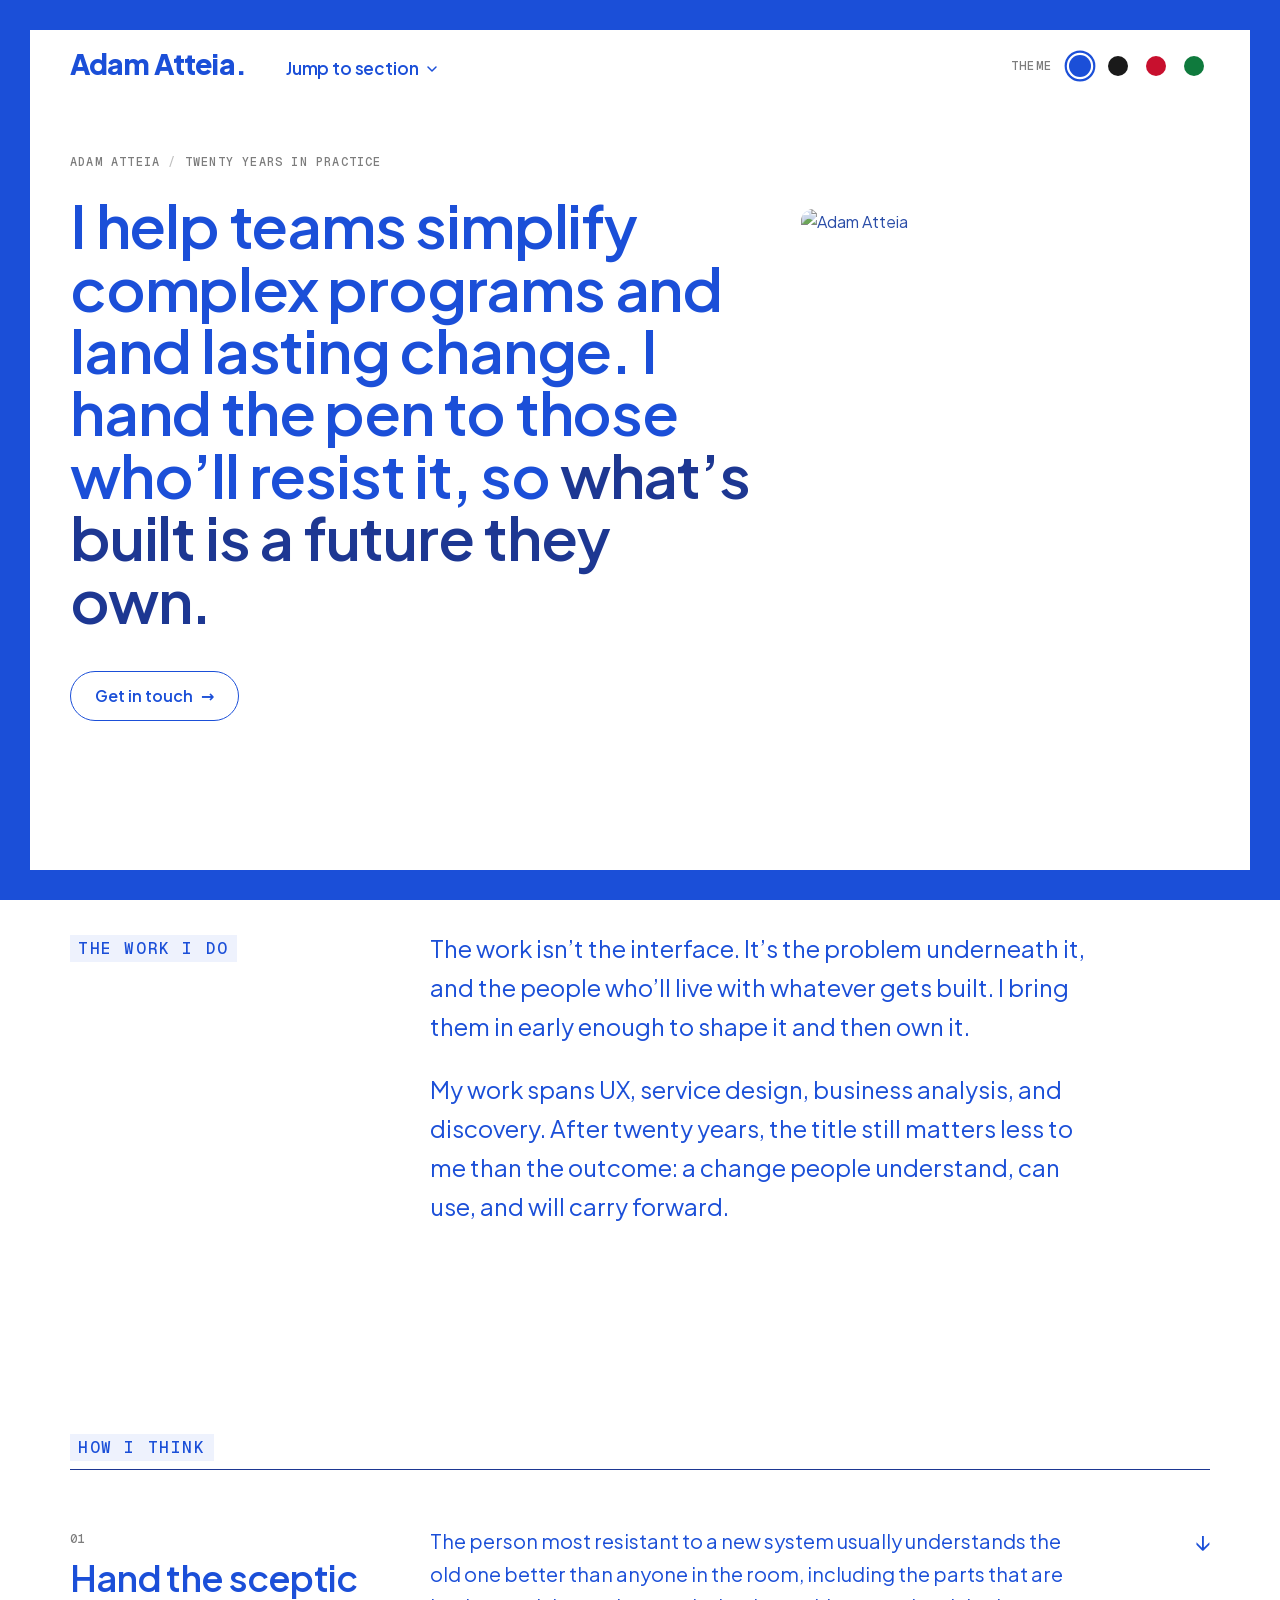
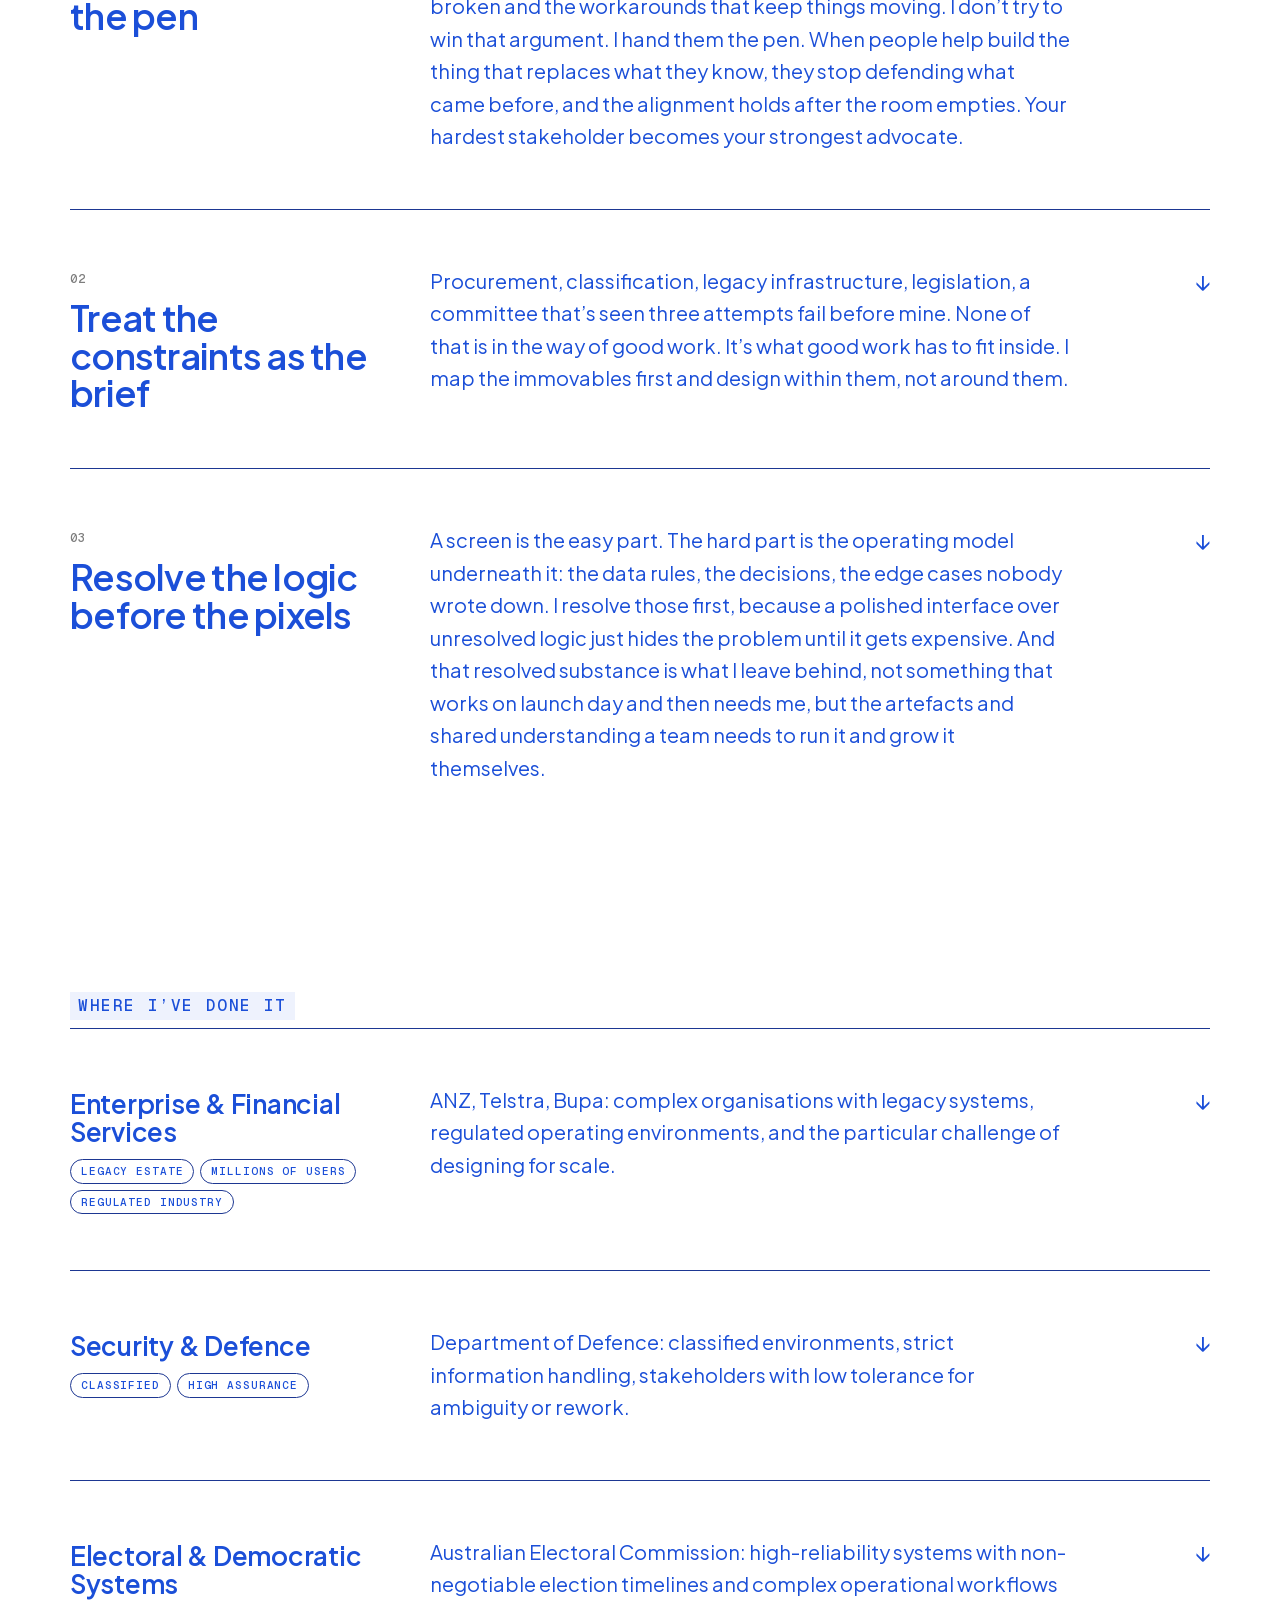
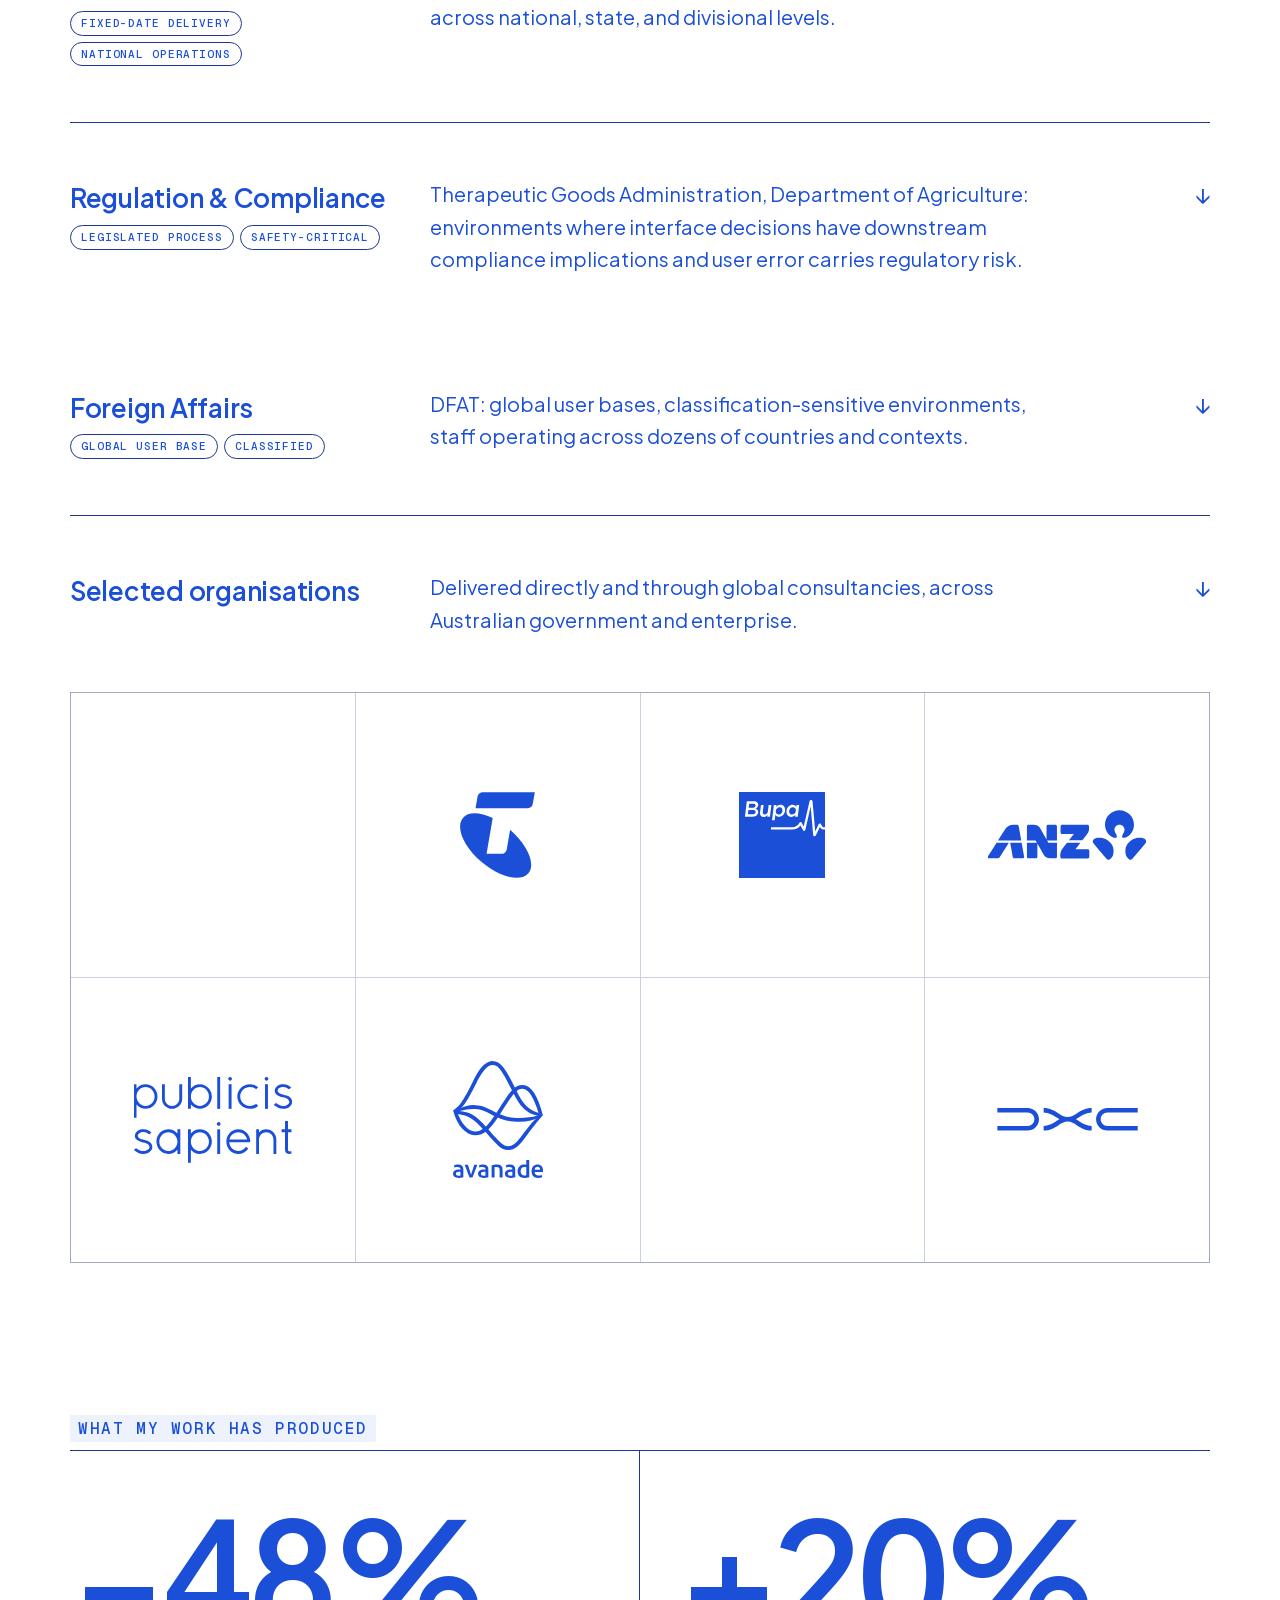
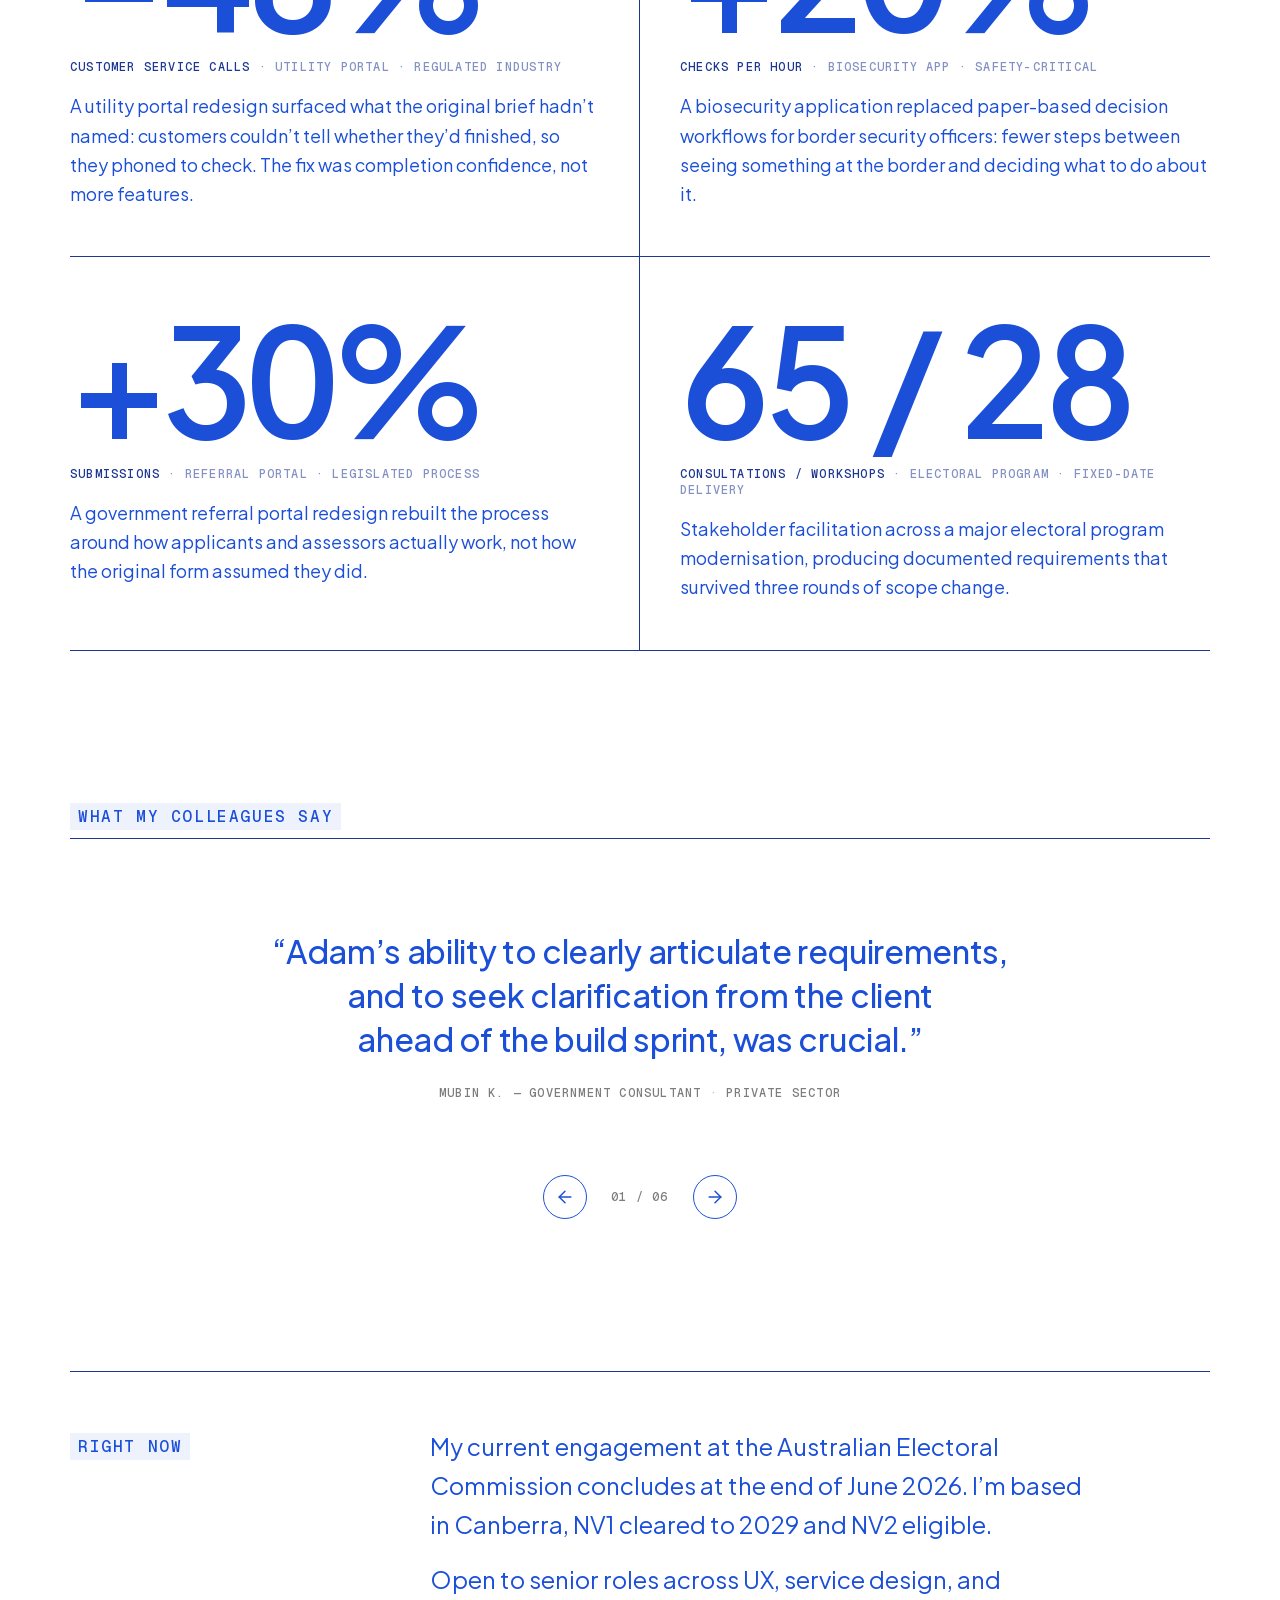
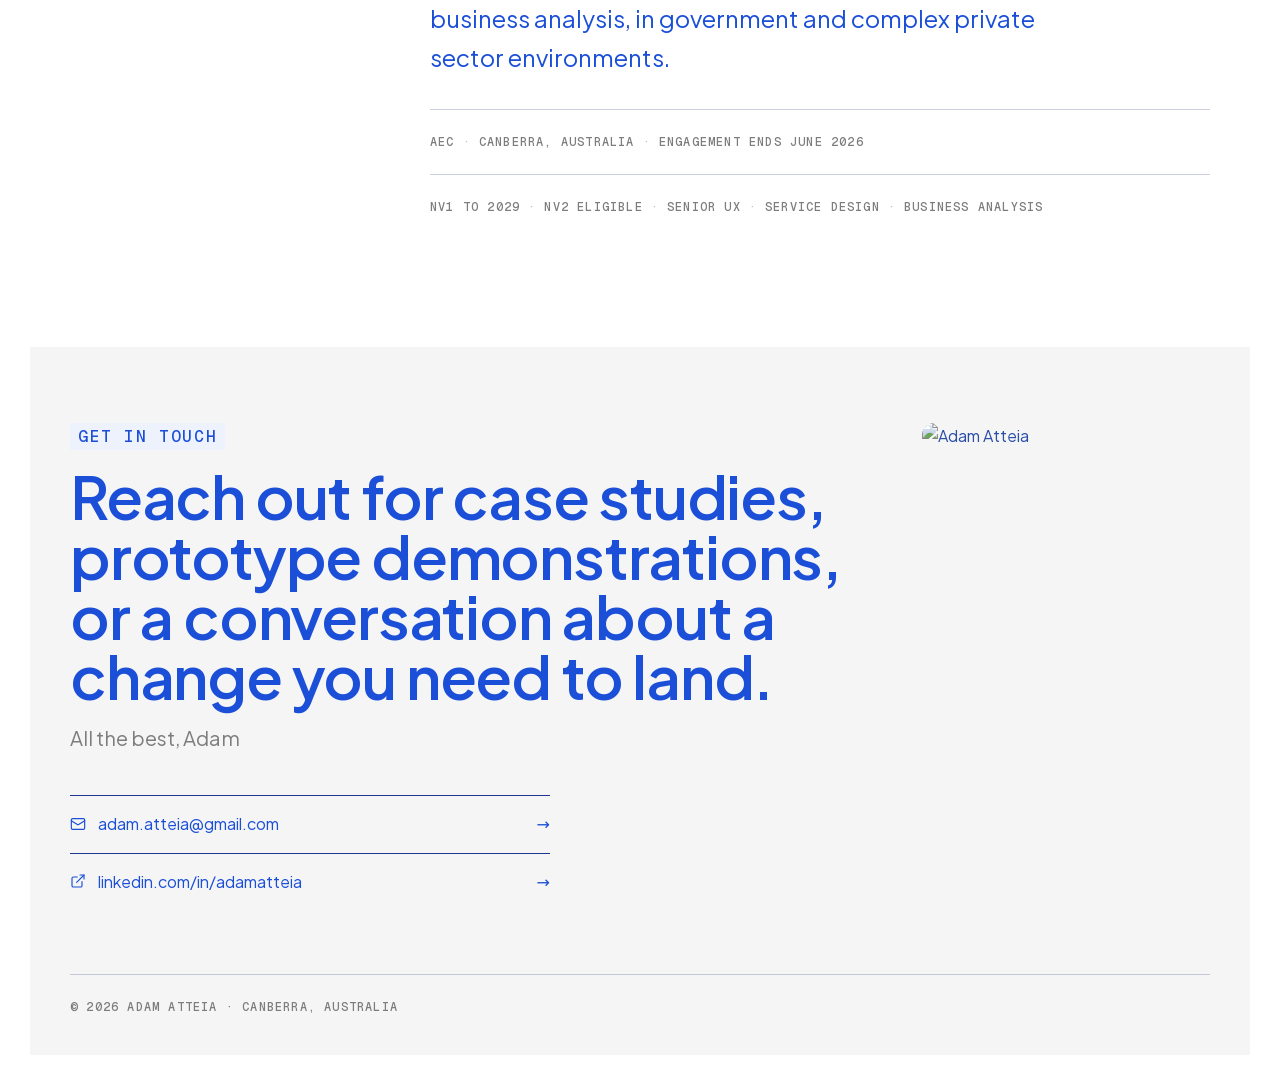
==== commit 8f36072f: "Publish Custom résumé tab implementation to live site" ====
--- a/index.html
+++ b/index.html
@@ -1 +1 @@
-<!DOCTYPE html><html lang="en-AU" class="plus_jakarta_sans_6ae0703a-module__xEkhoq__variable geist_mono_a74d3720-module__ylhdFq__variable h-full antialiased"><head><meta charSet="utf-8"/><meta name="viewport" content="width=device-width, initial-scale=1"/><link rel="preload" href="/_next/static/media/797e433ab948586e-s.p.08e28id.o-okb.woff2" as="font" crossorigin="" type="font/woff2"/><link rel="preload" href="/_next/static/media/fba5a26ea33df6a3-s.p.0eehd8tgys7nv.woff2" as="font" crossorigin="" type="font/woff2"/><link rel="stylesheet" href="/_next/static/chunks/01qwt2bmgnv9a.css" data-precedence="next"/><link rel="preload" as="script" fetchPriority="low" href="/_next/static/chunks/11kjahy2ntf0n.js"/><script src="/_next/static/chunks/0dgq26a5_oy.a.js" async=""></script><script src="/_next/static/chunks/07lhk_q6pmm3r.js" async=""></script><script src="/_next/static/chunks/08dypk6wl8mhd.js" async=""></script><script src="/_next/static/chunks/turbopack-0g939ezkcp7ar.js" async=""></script><script src="/_next/static/chunks/01xlw8hd842-c.js" async=""></script><script src="/_next/static/chunks/0d3shmwh5_nmn.js" async=""></script><script src="/_next/static/chunks/052e3~-m0_-dh.js" async=""></script><script src="/_next/static/chunks/0ikerhsu4jebl.js" async=""></script><script src="/_next/static/chunks/0z~6ety54l.ye.js" async=""></script><meta name="next-size-adjust" content=""/><meta name="theme-color" content="#1B4FD8"/><title>Adam Atteia, complex programs and lasting change</title><meta name="description" content="UX, service design, and business analysis for complex government and enterprise programs: security, electoral, regulatory, and foreign affairs. Twenty years, Canberra-based."/><link rel="author" href="https://adamatteia.com"/><meta name="author" content="Adam Atteia"/><link rel="canonical" href="https://adamatteia.com/"/><meta property="og:title" content="Adam Atteia, complex programs and lasting change"/><meta property="og:description" content="UX, service design, and business analysis for complex government and enterprise programs: security, electoral, regulatory, and foreign affairs. Twenty years, Canberra-based."/><meta property="og:url" content="https://adamatteia.com/"/><meta property="og:site_name" content="Adam Atteia"/><meta property="og:locale" content="en_AU"/><meta property="og:image" content="https://adamatteia.com/opengraph-image.png?e90568e1e9fac899"/><meta property="og:image:type" content="image/png"/><meta property="og:image:width" content="1200"/><meta property="og:image:height" content="630"/><meta property="og:image:alt" content="Adam Atteia, complex programs and lasting change. Twenty years across UX, service design, and business analysis in government and enterprise. adamatteia.com, Canberra ACT."/><meta property="og:type" content="article"/><meta property="article:published_time" content="2026-06-12T00:00:00+10:00"/><meta property="article:author" content="Adam Atteia"/><meta name="twitter:card" content="summary_large_image"/><meta name="twitter:title" content="Adam Atteia, complex programs and lasting change"/><meta name="twitter:description" content="UX, service design, and business analysis for complex government and enterprise programs: security, electoral, regulatory, and foreign affairs. Twenty years, Canberra-based."/><meta name="twitter:image" content="https://adamatteia.com/opengraph-image.png?e90568e1e9fac899"/><meta name="twitter:image:alt" content="Adam Atteia, complex programs and lasting change. Twenty years across UX, service design, and business analysis in government and enterprise. adamatteia.com, Canberra ACT."/><meta name="twitter:image:type" content="image/png"/><meta name="twitter:image:width" content="1200"/><meta name="twitter:image:height" content="630"/><link rel="icon" href="/favicon.ico" sizes="48x48"/><link rel="icon" href="/favicon-32x32.png" type="image/png" sizes="32x32"/><link rel="icon" href="/favicon-192x192.png" type="image/png" sizes="192x192"/><link rel="icon" href="/icon-512.png" type="image/png" sizes="512x512"/><link rel="apple-touch-icon" href="/apple-touch-icon.png"/><script>(function(){try{var known=["blue","black","red","green"];var t=localStorage.getItem("theme");if(known.indexOf(t)===-1){t="blue"}document.documentElement.setAttribute("data-theme",t)}catch(e){document.documentElement.setAttribute("data-theme","blue")}})();</script><script>(function(){try{var c=window.CSS;var ok=!!(c&&c.supports&&c.supports("color","color-mix(in srgb, red, blue)")&&typeof c.registerProperty==="function");if(!ok){document.documentElement.setAttribute("data-browser-unsupported","")}}catch(e){document.documentElement.setAttribute("data-browser-unsupported","")}})();</script><style>#browser-support-notice{display:none}html[data-browser-unsupported] #browser-support-notice{display:block}</style><script type="application/ld+json">{"@context":"https://schema.org","@type":"Person","name":"Adam Atteia","url":"https://adamatteia.com","email":"mailto:adam.atteia@gmail.com","jobTitle":["UX Designer","Service Designer","Business Analyst"],"address":{"@type":"PostalAddress","addressLocality":"Canberra","addressRegion":"ACT","addressCountry":"AU"},"sameAs":["https://www.linkedin.com/in/adamatteia"]}</script><script src="/_next/static/chunks/03~yq9q893hmn.js" noModule=""></script></head><body class="min-h-full flex flex-col"><div hidden=""><!--$--><!--/$--></div><div id="browser-support-notice" role="alert" style="box-sizing:border-box;width:100%;position:relative;z-index:2147483647;padding:14px 18px;background:#1B4FD8;color:#ffffff;font-family:system-ui, -apple-system, BlinkMacSystemFont, &#x27;Segoe UI&#x27;, Roboto, Arial, sans-serif;font-size:15px;line-height:1.5;text-align:center"><span style="display:block;max-width:52rem;margin:0 auto"><strong style="font-weight:700">Your browser is out of date.</strong> <!-- -->This page needs a more recent browser to display correctly. Please update your device’s software, or open it in the latest Safari, Chrome, Edge, or Firefox.</span></div><div aria-hidden="true"><div class="pointer-events-none fixed inset-x-0 top-0 z-50 h-[15px] bg-frame md:h-[30px]"></div><div class="pointer-events-none fixed inset-x-0 bottom-0 z-50 h-[15px] bg-frame md:h-[30px]"></div><div class="pointer-events-none fixed inset-y-0 left-0 z-50 w-[15px] bg-frame md:w-[30px]"></div><div class="pointer-events-none fixed inset-y-0 right-0 z-50 w-[15px] bg-frame md:w-[30px]"></div></div><div aria-hidden="true" class="pointer-events-none fixed right-[15px] top-0 z-30 flex h-screen w-[15px] justify-center pb-24 pt-16 md:right-[30px] md:w-[30px] md:pb-28 md:pt-20"><div class="h-full w-[2px] origin-top bg-frame md:w-[3px]" style="transform:scaleY(0)"></div></div><header id="top" class="relative z-[45] scroll-mt-[15px] bg-background md:scroll-mt-[30px]"><div aria-hidden="true" style="height:0" class="pointer-events-none absolute inset-x-0 top-0 z-10 overflow-hidden"><div style="transform:translateY(-100vh)" class="min-h-screen bg-primary transition-transform duration-500 ease-[cubic-bezier(0.22,1,0.36,1)] will-change-transform"></div></div><div id="section-menu" inert="" class="absolute inset-x-0 top-full z-[15] overflow-hidden pointer-events-none"><div style="transform:translateY(-100vh)" class="text-primary-foreground transition-transform duration-500 ease-[cubic-bezier(0.22,1,0.36,1)] will-change-transform"><div style="max-height:calc(100dvh - 30px)" class="mx-auto w-full max-w-[78rem] overflow-y-auto overscroll-contain px-6 pb-12 pt-2 sm:px-10 md:pb-16"><nav aria-label="Sections"><a href="#work" class="flex items-baseline gap-5 border-t border-primary-foreground/25 py-5 transition-opacity last:border-b hover:opacity-70"><span class="font-mono text-xs tabular-nums opacity-70">01</span><span class="text-3xl font-semibold tracking-[-0.02em] md:text-4xl">The work I do</span></a><a href="#principles" class="flex items-baseline gap-5 border-t border-primary-foreground/25 py-5 transition-opacity last:border-b hover:opacity-70"><span class="font-mono text-xs tabular-nums opacity-70">02</span><span class="text-3xl font-semibold tracking-[-0.02em] md:text-4xl">How I think</span></a><a href="#sectors" class="flex items-baseline gap-5 border-t border-primary-foreground/25 py-5 transition-opacity last:border-b hover:opacity-70"><span class="font-mono text-xs tabular-nums opacity-70">03</span><span class="text-3xl font-semibold tracking-[-0.02em] md:text-4xl">Where I’ve done it</span></a><a href="#outcomes" class="flex items-baseline gap-5 border-t border-primary-foreground/25 py-5 transition-opacity last:border-b hover:opacity-70"><span class="font-mono text-xs tabular-nums opacity-70">04</span><span class="text-3xl font-semibold tracking-[-0.02em] md:text-4xl">What my work has produced</span></a><a href="#testimonials" class="flex items-baseline gap-5 border-t border-primary-foreground/25 py-5 transition-opacity last:border-b hover:opacity-70"><span class="font-mono text-xs tabular-nums opacity-70">05</span><span class="text-3xl font-semibold tracking-[-0.02em] md:text-4xl">What my colleagues say</span></a><a href="#right-now" class="flex items-baseline gap-5 border-t border-primary-foreground/25 py-5 transition-opacity last:border-b hover:opacity-70"><span class="font-mono text-xs tabular-nums opacity-70">06</span><span class="text-3xl font-semibold tracking-[-0.02em] md:text-4xl">Right now</span></a><a href="#contact" class="flex items-baseline gap-5 border-t border-primary-foreground/25 py-5 transition-opacity last:border-b hover:opacity-70"><span class="font-mono text-xs tabular-nums opacity-70">07</span><span class="text-3xl font-semibold tracking-[-0.02em] md:text-4xl">Get in touch</span></a></nav><div class="flex items-center justify-between border-b border-primary-foreground/25 py-5 sm:hidden"><span aria-hidden="true" class="font-mono text-xs font-medium uppercase tracking-[0.1em] text-primary-foreground/70">Theme</span><div role="radiogroup" aria-label="Colour theme" class="flex items-center gap-1 sm:gap-1.5"><button type="button" role="radio" aria-checked="true" aria-label="Blue" tabindex="0" class="inline-flex h-6 w-6 items-center justify-center rounded-full sm:h-8 sm:w-8"><span aria-hidden="true" style="background-color:#1B4FD8" class="h-3.5 w-3.5 rounded-full ring-offset-2 transition-transform duration-200 motion-reduce:transition-none sm:h-5 sm:w-5 hover:scale-110 motion-reduce:hover:scale-100 scale-110 ring-2 ring-primary-foreground ring-offset-primary"></span></button><button type="button" role="radio" aria-checked="false" aria-label="Black" tabindex="-1" class="inline-flex h-6 w-6 items-center justify-center rounded-full sm:h-8 sm:w-8"><span aria-hidden="true" style="background-color:#1A1A1A" class="h-3.5 w-3.5 rounded-full ring-offset-2 transition-transform duration-200 motion-reduce:transition-none sm:h-5 sm:w-5 hover:scale-110 motion-reduce:hover:scale-100 ring-primary-foreground ring-offset-primary"></span></button><button type="button" role="radio" aria-checked="false" aria-label="Red" tabindex="-1" class="inline-flex h-6 w-6 items-center justify-center rounded-full sm:h-8 sm:w-8"><span aria-hidden="true" style="background-color:#C8102E" class="h-3.5 w-3.5 rounded-full ring-offset-2 transition-transform duration-200 motion-reduce:transition-none sm:h-5 sm:w-5 hover:scale-110 motion-reduce:hover:scale-100 ring-primary-foreground ring-offset-primary"></span></button><button type="button" role="radio" aria-checked="false" aria-label="Green" tabindex="-1" class="inline-flex h-6 w-6 items-center justify-center rounded-full sm:h-8 sm:w-8"><span aria-hidden="true" style="background-color:#0F7A3D" class="h-3.5 w-3.5 rounded-full ring-offset-2 transition-transform duration-200 motion-reduce:transition-none sm:h-5 sm:w-5 hover:scale-110 motion-reduce:hover:scale-100 ring-primary-foreground ring-offset-primary"></span></button></div></div></div></div></div><div class="mx-auto flex w-full max-w-[78rem] items-center justify-between gap-3 px-6 py-5 sm:gap-6 sm:px-10 relative z-20"><div class="flex items-baseline gap-6 md:gap-10"><a href="#top" aria-label="Adam Atteia — back to top" class="whitespace-nowrap text-[clamp(1.25rem,6.15vw,1.75rem)] font-extrabold leading-none tracking-[-0.03em] text-primary">Adam Atteia<span aria-hidden="true">.</span></a><button type="button" aria-expanded="false" aria-controls="section-menu" class="hidden items-baseline gap-1.5 text-[17px] font-semibold tracking-[-0.01em] hover:opacity-70 md:inline-flex transition-colors duration-200 text-primary">Jump to section<svg xmlns="http://www.w3.org/2000/svg" width="24" height="24" viewBox="0 0 24 24" fill="none" stroke="currentColor" stroke-width="2.25" stroke-linecap="round" stroke-linejoin="round" class="lucide lucide-chevron-down h-4 w-4 self-center" aria-hidden="true"><path d="m6 9 6 6 6-6"></path></svg></button></div><div class="flex items-center gap-2 sm:gap-3"><span aria-hidden="true" class="hidden font-mono text-xs font-medium uppercase tracking-[0.1em] transition-colors duration-200 sm:inline text-muted-foreground">Theme</span><div role="radiogroup" aria-label="Colour theme" class="flex items-center gap-1 sm:gap-1.5"><button type="button" role="radio" aria-checked="true" aria-label="Blue" tabindex="0" class="inline-flex h-6 w-6 items-center justify-center rounded-full sm:h-8 sm:w-8"><span aria-hidden="true" style="background-color:#1B4FD8" class="h-3.5 w-3.5 rounded-full ring-offset-2 transition-transform duration-200 motion-reduce:transition-none sm:h-5 sm:w-5 hover:scale-110 motion-reduce:hover:scale-100 scale-110 ring-2 ring-foreground ring-offset-background"></span></button><button type="button" role="radio" aria-checked="false" aria-label="Black" tabindex="-1" class="inline-flex h-6 w-6 items-center justify-center rounded-full sm:h-8 sm:w-8"><span aria-hidden="true" style="background-color:#1A1A1A" class="h-3.5 w-3.5 rounded-full ring-offset-2 transition-transform duration-200 motion-reduce:transition-none sm:h-5 sm:w-5 hover:scale-110 motion-reduce:hover:scale-100 ring-foreground ring-offset-background"></span></button><button type="button" role="radio" aria-checked="false" aria-label="Red" tabindex="-1" class="inline-flex h-6 w-6 items-center justify-center rounded-full sm:h-8 sm:w-8"><span aria-hidden="true" style="background-color:#C8102E" class="h-3.5 w-3.5 rounded-full ring-offset-2 transition-transform duration-200 motion-reduce:transition-none sm:h-5 sm:w-5 hover:scale-110 motion-reduce:hover:scale-100 ring-foreground ring-offset-background"></span></button><button type="button" role="radio" aria-checked="false" aria-label="Green" tabindex="-1" class="inline-flex h-6 w-6 items-center justify-center rounded-full sm:h-8 sm:w-8"><span aria-hidden="true" style="background-color:#0F7A3D" class="h-3.5 w-3.5 rounded-full ring-offset-2 transition-transform duration-200 motion-reduce:transition-none sm:h-5 sm:w-5 hover:scale-110 motion-reduce:hover:scale-100 ring-foreground ring-offset-background"></span></button></div><button type="button" aria-expanded="false" aria-controls="section-menu" aria-label="Jump to section" class="inline-flex h-10 w-10 items-center justify-center rounded-full border transition-colors md:hidden border-primary text-primary hover:bg-primary hover:text-primary-foreground"><svg xmlns="http://www.w3.org/2000/svg" width="24" height="24" viewBox="0 0 24 24" fill="none" stroke="currentColor" stroke-width="1.75" stroke-linecap="round" stroke-linejoin="round" class="lucide lucide-menu h-5 w-5" aria-hidden="true"><path d="M4 5h16"></path><path d="M4 12h16"></path><path d="M4 19h16"></path></svg></button></div></div></header><a href="#top" aria-label="Jump to top" class="fixed bottom-6 right-6 z-40 inline-flex h-12 w-12 items-center justify-center rounded-full border border-primary bg-background text-primary shadow-md transition-all duration-300 hover:bg-primary hover:text-primary-foreground md:bottom-10 md:right-10 pointer-events-none translate-y-3 opacity-0"><svg xmlns="http://www.w3.org/2000/svg" width="24" height="24" viewBox="0 0 24 24" fill="none" stroke="currentColor" stroke-width="1.75" stroke-linecap="round" stroke-linejoin="round" class="lucide lucide-arrow-up h-5 w-5" aria-hidden="true"><path d="m5 12 7-7 7 7"></path><path d="M12 19V5"></path></svg></a><main class="flex-1"><section aria-label="Introduction" class="relative px-6 pb-13 pt-10 sm:px-10 md:pb-19 md:pt-13"><div class="mx-auto grid w-full max-w-[78rem] grid-cols-1 items-end gap-10 md:grid-cols-[1.25fr_0.75fr] md:gap-12"><div><p class="hero-fade font-mono text-xs font-medium uppercase tracking-[0.1em] text-muted-foreground">Adam Atteia <span class="text-muted-foreground/50">/</span> Twenty years in practice</p><h1 class="mt-6 max-w-[16ch] text-balance text-[2.25rem] font-semibold leading-[1.04] tracking-[-0.02em] sm:text-5xl md:text-[3.75rem]"><span class="reveal-word" style="--word-index:0">I</span> <span class="reveal-word" style="--word-index:1">help</span> <span class="reveal-word" style="--word-index:2">teams</span> <span class="reveal-word" style="--word-index:3">simplify</span> <span class="reveal-word" style="--word-index:4">complex</span> <span class="reveal-word" style="--word-index:5">programs</span> <span class="reveal-word" style="--word-index:6">and</span> <span class="reveal-word" style="--word-index:7">land</span> <span class="reveal-word" style="--word-index:8">lasting</span> <span class="reveal-word" style="--word-index:9">change.</span> <span class="reveal-word" style="--word-index:10">I</span> <span class="reveal-word" style="--word-index:11">hand</span> <span class="reveal-word" style="--word-index:12">the</span> <span class="reveal-word" style="--word-index:13">pen</span> <span class="reveal-word" style="--word-index:14">to</span> <span class="reveal-word" style="--word-index:15">those</span> <span class="reveal-word" style="--word-index:16">who’ll</span> <span class="reveal-word" style="--word-index:17">resist</span> <span class="reveal-word" style="--word-index:18">it,</span> <span class="reveal-word" style="--word-index:19">so</span> <span class="text-ink"><span class="reveal-word" style="--word-index:20">what’s</span> <span class="reveal-word" style="--word-index:21">built</span> <span class="reveal-word" style="--word-index:22">is</span> <span class="reveal-word" style="--word-index:23">a</span> <span class="reveal-word" style="--word-index:24">future</span> <span class="reveal-word" style="--word-index:25">they</span> <span class="reveal-word" style="--word-index:26">own.</span></span></h1><div class="hero-fade mt-10" style="--hero-delay:560ms"><a class="group inline-flex items-center gap-2 rounded-full border border-primary px-6 py-3 text-base font-semibold transition-colors text-primary hover:bg-primary hover:text-primary-foreground" href="#contact"><span>Get in touch</span><span aria-hidden="true" class="transition-transform duration-200 group-hover:translate-x-1">→</span></a></div></div><div class="hero-fade order-first md:order-none" style="--hero-delay:160ms"><div class="relative aspect-[4/5] w-full overflow-hidden rounded-md"><picture><source srcSet="/images/headshots/054.webp" type="image/webp"/><img src="/images/headshots/054.jpg" alt="Adam Atteia" data-hero-theme="blue" decoding="async" fetchPriority="high" class="hero-headshot absolute inset-0 h-full w-full object-cover object-[center_20%] [filter:grayscale(0.35)_contrast(1.02)]"/></picture><picture><source srcSet="/images/headshots/060.webp" type="image/webp"/><img src="/images/headshots/060.jpg" alt="Adam Atteia" data-hero-theme="black" decoding="async" fetchPriority="auto" class="hero-headshot absolute inset-0 h-full w-full object-cover object-[center_20%] [filter:grayscale(0.35)_contrast(1.02)]"/></picture><picture><source srcSet="/images/headshots/057.webp" type="image/webp"/><img src="/images/headshots/057.jpg" alt="Adam Atteia" data-hero-theme="red" decoding="async" fetchPriority="auto" class="hero-headshot absolute inset-0 h-full w-full object-cover object-[center_20%] [filter:grayscale(0.35)_contrast(1.02)]"/></picture><picture><source srcSet="/images/headshots/072.webp" type="image/webp"/><img src="/images/headshots/072.jpg" alt="Adam Atteia" data-hero-theme="green" decoding="async" fetchPriority="auto" class="hero-headshot absolute inset-0 h-full w-full object-cover object-[center_20%] [filter:grayscale(0.35)_contrast(1.02)]"/></picture></div></div></div></section><section id="work" class="relative z-10 scroll-mt-[15px] px-6 py-13 sm:px-10 md:scroll-mt-[30px] md:py-19" aria-label="The work I do"><div class="mx-auto w-full max-w-[78rem]"><div class="relative grid grid-cols-1 gap-x-10 gap-y-5 py-10 md:py-14 md:grid-cols-[20rem_1fr]"><span aria-hidden="true" data-reveal="rule" class="absolute inset-x-0 top-0 h-px origin-left bg-border-strong"></span><div data-reveal="rise" class="font-mono text-xs font-medium uppercase tracking-[0.1em] text-muted-foreground md:pt-1.5"><span class="section-eyebrow">The work I do</span></div><div data-reveal="rise" style="--reveal-delay:80ms" class="relative min-w-0"><div class="max-w-[42rem] space-y-6 text-xl leading-relaxed text-foreground md:text-2xl"><p>The work isn’t the interface. It’s the problem underneath it, and the people who’ll live with whatever gets built. I bring them in early enough to shape it and then own it.</p><p>My work spans UX, service design, business analysis, and discovery. After twenty years, the title still matters less to me than the outcome: a change people understand, can use, and will carry forward.</p></div></div></div></div></section><section id="principles" class="relative z-10 scroll-mt-[15px] px-6 py-13 sm:px-10 md:scroll-mt-[30px] md:py-19" aria-label="How I think"><div class="mx-auto w-full max-w-[78rem]"><h2 data-reveal="rise" class="section-eyebrow mb-2">How I think</h2><div class="relative grid grid-cols-1 gap-x-10 gap-y-5 py-10 md:py-14 md:grid-cols-[20rem_1fr]"><span aria-hidden="true" data-reveal="rule" class="absolute inset-x-0 top-0 h-px origin-left bg-border-strong"></span><div data-reveal="rise" class="font-mono text-xs font-medium uppercase tracking-[0.1em] text-muted-foreground md:pt-1.5"><span class="flex flex-col gap-3"><span class="font-mono text-xs font-medium tabular-nums text-muted-foreground">01</span><span class="font-sans text-[1.75rem] font-semibold normal-case leading-[1.05] tracking-[-0.02em] text-foreground sm:text-[2rem] md:text-[2.25rem]">Hand the sceptic the pen</span></span></div><div data-reveal="rise" style="--reveal-delay:80ms" class="relative min-w-0 md:pr-12"><p class="max-w-[40rem] text-lg leading-relaxed text-foreground md:text-xl">The person most resistant to a new system usually understands the old one better than anyone in the room, including the parts that are broken and the workarounds that keep things moving. I don’t try to win that argument. I hand them the pen. When people help build the thing that replaces what they know, they stop defending what came before, and the alignment holds after the room empties. Your hardest stakeholder becomes your strongest advocate.</p><span aria-hidden="true" class="pointer-events-none absolute right-0 top-0 hidden text-2xl text-primary md:block">↓</span></div></div><div class="relative grid grid-cols-1 gap-x-10 gap-y-5 py-10 md:py-14 md:grid-cols-[20rem_1fr]"><span aria-hidden="true" data-reveal="rule" class="absolute inset-x-0 top-0 h-px origin-left bg-border-strong"></span><div data-reveal="rise" class="font-mono text-xs font-medium uppercase tracking-[0.1em] text-muted-foreground md:pt-1.5"><span class="flex flex-col gap-3"><span class="font-mono text-xs font-medium tabular-nums text-muted-foreground">02</span><span class="font-sans text-[1.75rem] font-semibold normal-case leading-[1.05] tracking-[-0.02em] text-foreground sm:text-[2rem] md:text-[2.25rem]">Treat the constraints as the brief</span></span></div><div data-reveal="rise" style="--reveal-delay:80ms" class="relative min-w-0 md:pr-12"><p class="max-w-[40rem] text-lg leading-relaxed text-foreground md:text-xl">Procurement, classification, legacy infrastructure, legislation, a committee that’s seen three attempts fail before mine. None of that is in the way of good work. It’s what good work has to fit inside. I map the immovables first and design within them, not around them.</p><span aria-hidden="true" class="pointer-events-none absolute right-0 top-0 hidden text-2xl text-primary md:block">↓</span></div></div><div class="relative grid grid-cols-1 gap-x-10 gap-y-5 py-10 md:py-14 md:grid-cols-[20rem_1fr]"><span aria-hidden="true" data-reveal="rule" class="absolute inset-x-0 top-0 h-px origin-left bg-border-strong"></span><div data-reveal="rise" class="font-mono text-xs font-medium uppercase tracking-[0.1em] text-muted-foreground md:pt-1.5"><span class="flex flex-col gap-3"><span class="font-mono text-xs font-medium tabular-nums text-muted-foreground">03</span><span class="font-sans text-[1.75rem] font-semibold normal-case leading-[1.05] tracking-[-0.02em] text-foreground sm:text-[2rem] md:text-[2.25rem]">Resolve the logic before the pixels</span></span></div><div data-reveal="rise" style="--reveal-delay:80ms" class="relative min-w-0 md:pr-12"><p class="max-w-[40rem] text-lg leading-relaxed text-foreground md:text-xl">A screen is the easy part. The hard part is the operating model underneath it: the data rules, the decisions, the edge cases nobody wrote down. I resolve those first, because a polished interface over unresolved logic just hides the problem until it gets expensive. And that resolved substance is what I leave behind, not something that works on launch day and then needs me, but the artefacts and shared understanding a team needs to run it and grow it themselves.</p><span aria-hidden="true" class="pointer-events-none absolute right-0 top-0 hidden text-2xl text-primary md:block">↓</span></div></div></div></section><section id="sectors" class="relative z-10 scroll-mt-[15px] px-6 py-13 sm:px-10 md:scroll-mt-[30px] md:py-19" aria-label="Where I’ve done it"><div class="mx-auto w-full max-w-[78rem]"><h2 data-reveal="rise" class="section-eyebrow mb-2">Where I’ve done it</h2><div class="relative grid grid-cols-1 gap-x-10 gap-y-5 py-10 md:py-14 md:grid-cols-[20rem_1fr]"><span aria-hidden="true" data-reveal="rule" class="absolute inset-x-0 top-0 h-px origin-left bg-border-strong"></span><div data-reveal="rise" class="font-mono text-xs font-medium uppercase tracking-[0.1em] text-muted-foreground md:pt-1.5"><span class="flex flex-col gap-3"><span class="font-sans text-[1.375rem] font-semibold normal-case leading-[1.1] tracking-[-0.01em] text-foreground md:text-[1.625rem]">Enterprise &amp; Financial Services</span><span class="flex flex-wrap gap-1.5"><span class="inline-flex items-center gap-1.5 rounded-full border border-border-strong px-2.5 py-1 font-mono text-[0.6875rem] font-medium uppercase tracking-[0.08em] text-primary">Legacy estate</span><span class="inline-flex items-center gap-1.5 rounded-full border border-border-strong px-2.5 py-1 font-mono text-[0.6875rem] font-medium uppercase tracking-[0.08em] text-primary">Millions of users</span><span class="inline-flex items-center gap-1.5 rounded-full border border-border-strong px-2.5 py-1 font-mono text-[0.6875rem] font-medium uppercase tracking-[0.08em] text-primary">Regulated industry</span></span></span></div><div data-reveal="rise" style="--reveal-delay:80ms" class="relative min-w-0 md:pr-12"><p class="max-w-[40rem] text-lg leading-relaxed text-foreground md:text-xl">ANZ, Telstra, Bupa: complex organisations with legacy systems, regulated operating environments, and the particular challenge of designing for scale.</p><span aria-hidden="true" class="pointer-events-none absolute right-0 top-0 hidden text-2xl text-primary md:block">↓</span></div></div><div class="relative grid grid-cols-1 gap-x-10 gap-y-5 py-10 md:py-14 md:grid-cols-[20rem_1fr]"><span aria-hidden="true" data-reveal="rule" class="absolute inset-x-0 top-0 h-px origin-left bg-border-strong"></span><div data-reveal="rise" class="font-mono text-xs font-medium uppercase tracking-[0.1em] text-muted-foreground md:pt-1.5"><span class="flex flex-col gap-3"><span class="font-sans text-[1.375rem] font-semibold normal-case leading-[1.1] tracking-[-0.01em] text-foreground md:text-[1.625rem]">Security &amp; Defence</span><span class="flex flex-wrap gap-1.5"><span class="inline-flex items-center gap-1.5 rounded-full border border-border-strong px-2.5 py-1 font-mono text-[0.6875rem] font-medium uppercase tracking-[0.08em] text-primary">Classified</span><span class="inline-flex items-center gap-1.5 rounded-full border border-border-strong px-2.5 py-1 font-mono text-[0.6875rem] font-medium uppercase tracking-[0.08em] text-primary">High assurance</span></span></span></div><div data-reveal="rise" style="--reveal-delay:80ms" class="relative min-w-0 md:pr-12"><p class="max-w-[40rem] text-lg leading-relaxed text-foreground md:text-xl">Department of Defence: classified environments, strict information handling, stakeholders with low tolerance for ambiguity or rework.</p><span aria-hidden="true" class="pointer-events-none absolute right-0 top-0 hidden text-2xl text-primary md:block">↓</span></div></div><div class="relative grid grid-cols-1 gap-x-10 gap-y-5 py-10 md:py-14 md:grid-cols-[20rem_1fr]"><span aria-hidden="true" data-reveal="rule" class="absolute inset-x-0 top-0 h-px origin-left bg-border-strong"></span><div data-reveal="rise" class="font-mono text-xs font-medium uppercase tracking-[0.1em] text-muted-foreground md:pt-1.5"><span class="flex flex-col gap-3"><span class="font-sans text-[1.375rem] font-semibold normal-case leading-[1.1] tracking-[-0.01em] text-foreground md:text-[1.625rem]">Electoral &amp; Democratic Systems</span><span class="flex flex-wrap gap-1.5"><span class="inline-flex items-center gap-1.5 rounded-full border border-border-strong px-2.5 py-1 font-mono text-[0.6875rem] font-medium uppercase tracking-[0.08em] text-primary">Fixed-date delivery</span><span class="inline-flex items-center gap-1.5 rounded-full border border-border-strong px-2.5 py-1 font-mono text-[0.6875rem] font-medium uppercase tracking-[0.08em] text-primary">National operations</span></span></span></div><div data-reveal="rise" style="--reveal-delay:80ms" class="relative min-w-0 md:pr-12"><p class="max-w-[40rem] text-lg leading-relaxed text-foreground md:text-xl">Australian Electoral Commission: high-reliability systems with non-negotiable election timelines and complex operational workflows across national, state, and divisional levels.</p><span aria-hidden="true" class="pointer-events-none absolute right-0 top-0 hidden text-2xl text-primary md:block">↓</span></div></div><div class="relative grid grid-cols-1 gap-x-10 gap-y-5 py-10 md:py-14 md:grid-cols-[20rem_1fr]"><span aria-hidden="true" data-reveal="rule" class="absolute inset-x-0 top-0 h-px origin-left bg-border-strong"></span><div data-reveal="rise" class="font-mono text-xs font-medium uppercase tracking-[0.1em] text-muted-foreground md:pt-1.5"><span class="flex flex-col gap-3"><span class="font-sans text-[1.375rem] font-semibold normal-case leading-[1.1] tracking-[-0.01em] text-foreground md:text-[1.625rem]">Regulation &amp; Compliance</span><span class="flex flex-wrap gap-1.5"><span class="inline-flex items-center gap-1.5 rounded-full border border-border-strong px-2.5 py-1 font-mono text-[0.6875rem] font-medium uppercase tracking-[0.08em] text-primary">Legislated process</span><span class="inline-flex items-center gap-1.5 rounded-full border border-border-strong px-2.5 py-1 font-mono text-[0.6875rem] font-medium uppercase tracking-[0.08em] text-primary">Safety-critical</span></span></span></div><div data-reveal="rise" style="--reveal-delay:80ms" class="relative min-w-0 md:pr-12"><p class="max-w-[40rem] text-lg leading-relaxed text-foreground md:text-xl">Therapeutic Goods Administration, Department of Agriculture: environments where interface decisions have downstream compliance implications and user error carries regulatory risk.</p><span aria-hidden="true" class="pointer-events-none absolute right-0 top-0 hidden text-2xl text-primary md:block">↓</span></div></div><div class="relative grid grid-cols-1 gap-x-10 gap-y-5 py-10 md:py-14 md:grid-cols-[20rem_1fr]"><span aria-hidden="true" data-reveal="rule" class="absolute inset-x-0 top-0 h-px origin-left bg-border-strong"></span><div data-reveal="rise" class="font-mono text-xs font-medium uppercase tracking-[0.1em] text-muted-foreground md:pt-1.5"><span class="flex flex-col gap-3"><span class="font-sans text-[1.375rem] font-semibold normal-case leading-[1.1] tracking-[-0.01em] text-foreground md:text-[1.625rem]">Foreign Affairs</span><span class="flex flex-wrap gap-1.5"><span class="inline-flex items-center gap-1.5 rounded-full border border-border-strong px-2.5 py-1 font-mono text-[0.6875rem] font-medium uppercase tracking-[0.08em] text-primary">Global user base</span><span class="inline-flex items-center gap-1.5 rounded-full border border-border-strong px-2.5 py-1 font-mono text-[0.6875rem] font-medium uppercase tracking-[0.08em] text-primary">Classified</span></span></span></div><div data-reveal="rise" style="--reveal-delay:80ms" class="relative min-w-0 md:pr-12"><p class="max-w-[40rem] text-lg leading-relaxed text-foreground md:text-xl">DFAT: global user bases, classification-sensitive environments, staff operating across dozens of countries and contexts.</p><span aria-hidden="true" class="pointer-events-none absolute right-0 top-0 hidden text-2xl text-primary md:block">↓</span></div></div><div class="relative grid grid-cols-1 gap-x-10 gap-y-5 py-10 md:py-14 md:grid-cols-[20rem_1fr]"><span aria-hidden="true" data-reveal="rule" class="absolute inset-x-0 top-0 h-px origin-left bg-border-strong"></span><div data-reveal="rise" class="font-mono text-xs font-medium uppercase tracking-[0.1em] text-muted-foreground md:pt-1.5"><span class="flex flex-col gap-3"><span class="font-sans text-[1.375rem] font-semibold normal-case leading-[1.1] tracking-[-0.01em] text-foreground md:text-[1.625rem]">Selected organisations</span></span></div><div data-reveal="rise" style="--reveal-delay:80ms" class="relative min-w-0 md:pr-12"><p class="max-w-[40rem] text-lg leading-relaxed text-foreground md:text-xl">Delivered directly and through global consultancies, across Australian government and enterprise.</p><span aria-hidden="true" class="pointer-events-none absolute right-0 top-0 hidden text-2xl text-primary md:block">↓</span></div></div><div class="grid grid-cols-2 gap-px border border-border bg-border sm:grid-cols-4"><div data-reveal="rise" style="--reveal-delay:0ms" class="relative overflow-hidden bg-background"><div class="pb-[100%]"></div><div class="absolute inset-0 flex items-center justify-center p-[13%]"><div role="img" aria-label="Australian Government" class="logo-mask size-[calc(var(--logo-size)*1.2)] sm:size-(--logo-size)" style="--logo-size:71%;-webkit-mask-image:url(/images/logos/austgovt-stacked.svg);mask-image:url(/images/logos/austgovt-stacked.svg)"></div></div></div><div data-reveal="rise" style="--reveal-delay:70ms" class="relative overflow-hidden bg-background"><div class="pb-[100%]"></div><div class="absolute inset-0 flex items-center justify-center p-[13%]"><div role="img" aria-label="Telstra" class="logo-mask size-[calc(var(--logo-size)*1.2)] sm:size-(--logo-size)" style="--logo-size:41%;-webkit-mask-image:url(/images/logos/telstra-logo-black.svg);mask-image:url(/images/logos/telstra-logo-black.svg)"></div></div></div><div data-reveal="rise" style="--reveal-delay:140ms" class="relative overflow-hidden bg-background"><div class="pb-[100%]"></div><div class="absolute inset-0 flex items-center justify-center p-[13%]"><div role="img" aria-label="Bupa" class="logo-mask size-[calc(var(--logo-size)*1.2)] sm:size-(--logo-size)" style="--logo-size:41%;-webkit-mask-image:url(/images/logos/bupa.svg);mask-image:url(/images/logos/bupa.svg)"></div></div></div><div data-reveal="rise" style="--reveal-delay:210ms" class="relative overflow-hidden bg-background"><div class="pb-[100%]"></div><div class="absolute inset-0 flex items-center justify-center p-[13%]"><div role="img" aria-label="ANZ" class="logo-mask size-[calc(var(--logo-size)*1.2)] sm:size-(--logo-size)" style="--logo-size:75%;-webkit-mask-image:url(/images/logos/anz-logo-black.svg);mask-image:url(/images/logos/anz-logo-black.svg)"></div></div></div><div data-reveal="rise" style="--reveal-delay:0ms" class="relative overflow-hidden bg-background"><div class="pb-[100%]"></div><div class="absolute inset-0 flex items-center justify-center p-[13%]"><div role="img" aria-label="Publicis Sapient" class="logo-mask size-[calc(var(--logo-size)*1.2)] sm:size-(--logo-size)" style="--logo-size:75%;-webkit-mask-image:url(/images/logos/publicis-sapient-logo-black.svg);mask-image:url(/images/logos/publicis-sapient-logo-black.svg)"></div></div></div><div data-reveal="rise" style="--reveal-delay:70ms" class="relative overflow-hidden bg-background"><div class="pb-[100%]"></div><div class="absolute inset-0 flex items-center justify-center p-[13%]"><div role="img" aria-label="Avanade" class="logo-mask size-[calc(var(--logo-size)*1.2)] sm:size-(--logo-size)" style="--logo-size:56%;-webkit-mask-image:url(/images/logos/avanade-logo-stacked-black.svg);mask-image:url(/images/logos/avanade-logo-stacked-black.svg)"></div></div></div><div data-reveal="rise" style="--reveal-delay:140ms" class="relative overflow-hidden bg-background"><div class="pb-[100%]"></div><div class="absolute inset-0 flex items-center justify-center p-[13%]"><div role="img" aria-label="Accenture" class="logo-mask size-[calc(var(--logo-size)*1.2)] sm:size-(--logo-size)" style="--logo-size:71%;-webkit-mask-image:url(/images/logos/accenture.svg);mask-image:url(/images/logos/accenture.svg)"></div></div></div><div data-reveal="rise" style="--reveal-delay:210ms" class="relative overflow-hidden bg-background"><div class="pb-[100%]"></div><div class="absolute inset-0 flex items-center justify-center p-[13%]"><div role="img" aria-label="DXC" class="logo-mask size-[calc(var(--logo-size)*1.2)] sm:size-(--logo-size)" style="--logo-size:68%;-webkit-mask-image:url(/images/logos/dxc-technology-logo-black.svg);mask-image:url(/images/logos/dxc-technology-logo-black.svg)"></div></div></div></div></div></section><section id="outcomes" class="relative z-10 scroll-mt-[15px] px-6 py-13 sm:px-10 md:scroll-mt-[30px] md:py-19" aria-label="What my work has produced"><div class="mx-auto w-full max-w-[78rem]"><h2 data-reveal="rise" class="section-eyebrow mb-2">What my work has produced</h2><div class="grid grid-cols-1 border-t border-border-strong sm:grid-cols-2"><div data-reveal="rise" style="--reveal-delay:0ms" class="border-b border-border-strong py-10 md:py-12 sm:border-r sm:pr-10"><div aria-label="−48%" class="text-[6rem] font-semibold leading-[0.95] tracking-[-0.04em] tabular-nums text-foreground lg:text-[7.5rem] xl:text-[9.5rem]"><span>−48%</span></div><div class="mt-4 font-mono text-xs font-medium uppercase tracking-[0.1em] text-ink">Customer service calls<span class="text-ink/55"> · Utility portal · Regulated industry</span></div><p class="mt-4 max-w-[34rem] text-base leading-relaxed text-foreground md:text-lg">A utility portal redesign surfaced what the original brief hadn’t named: customers couldn’t tell whether they’d finished, so they phoned to check. The fix was completion confidence, not more features.</p></div><div data-reveal="rise" style="--reveal-delay:90ms" class="border-b border-border-strong py-10 md:py-12 sm:pl-10"><div aria-label="+20%" class="text-[6rem] font-semibold leading-[0.95] tracking-[-0.04em] tabular-nums text-foreground lg:text-[7.5rem] xl:text-[9.5rem]"><span>+20%</span></div><div class="mt-4 font-mono text-xs font-medium uppercase tracking-[0.1em] text-ink">Checks per hour<span class="text-ink/55"> · Biosecurity app · Safety-critical</span></div><p class="mt-4 max-w-[34rem] text-base leading-relaxed text-foreground md:text-lg">A biosecurity application replaced paper-based decision workflows for border security officers: fewer steps between seeing something at the border and deciding what to do about it.</p></div><div data-reveal="rise" style="--reveal-delay:0ms" class="border-b border-border-strong py-10 md:py-12 sm:border-r sm:pr-10"><div aria-label="+30%" class="text-[6rem] font-semibold leading-[0.95] tracking-[-0.04em] tabular-nums text-foreground lg:text-[7.5rem] xl:text-[9.5rem]"><span>+30%</span></div><div class="mt-4 font-mono text-xs font-medium uppercase tracking-[0.1em] text-ink">Submissions<span class="text-ink/55"> · Referral portal · Legislated process</span></div><p class="mt-4 max-w-[34rem] text-base leading-relaxed text-foreground md:text-lg">A government referral portal redesign rebuilt the process around how applicants and assessors actually work, not how the original form assumed they did.</p></div><div data-reveal="rise" style="--reveal-delay:90ms" class="border-b border-border-strong py-10 md:py-12 sm:pl-10"><div aria-label="65 / 28" class="text-[6rem] font-semibold leading-[0.95] tracking-[-0.04em] tabular-nums text-foreground lg:text-[7.5rem] xl:text-[9.5rem]"><span>65</span><span aria-hidden="true"> / </span><span>28</span></div><div class="mt-4 font-mono text-xs font-medium uppercase tracking-[0.1em] text-ink">Consultations / workshops<span class="text-ink/55"> · Electoral program · Fixed-date delivery</span></div><p class="mt-4 max-w-[34rem] text-base leading-relaxed text-foreground md:text-lg">Stakeholder facilitation across a major electoral program modernisation, producing documented requirements that survived three rounds of scope change.</p></div></div></div></section><section id="testimonials" class="relative z-10 scroll-mt-[15px] px-6 py-13 sm:px-10 md:scroll-mt-[30px] md:py-19" aria-label="What my colleagues say"><div class="mx-auto w-full max-w-[78rem]"><h2 data-reveal="rise" class="section-eyebrow mb-2">What my colleagues say</h2><div data-reveal="rise" role="group" aria-roledescription="carousel" aria-label="Colleague testimonials" class="border-t border-border-strong pt-10 md:pt-14"><div aria-live="polite" class="flex min-h-[13rem] flex-col items-center justify-center text-center md:min-h-[15rem]"><blockquote class="quote-swap mx-auto max-w-[48rem] text-2xl font-medium leading-snug tracking-[-0.01em] text-balance text-foreground md:text-[2rem]"><span aria-hidden="true" class="text-primary">“</span>Adam’s ability to clearly articulate requirements, and to seek clarification from the client ahead of the build sprint, was crucial.<span aria-hidden="true" class="text-primary">”</span><span class="sr-only"> <!-- -->— <!-- -->Mubin K.<!-- -->, <!-- -->Government Consultant<!-- -->, <!-- -->Private sector</span></blockquote><p aria-hidden="true" class="mt-6 font-mono text-xs font-medium uppercase tracking-[0.1em] text-muted-foreground">Mubin K.<!-- --> — <!-- -->Government Consultant<!-- --> <span class="text-muted-foreground/50">·</span> <!-- -->Private sector</p></div><div class="mt-10 flex items-center justify-center gap-6"><button type="button" aria-label="Previous testimonial" class="inline-flex h-11 w-11 items-center justify-center rounded-full border border-primary text-primary transition-colors hover:bg-primary hover:text-primary-foreground"><svg xmlns="http://www.w3.org/2000/svg" width="24" height="24" viewBox="0 0 24 24" fill="none" stroke="currentColor" stroke-width="1.75" stroke-linecap="round" stroke-linejoin="round" class="lucide lucide-arrow-left h-5 w-5" aria-hidden="true"><path d="m12 19-7-7 7-7"></path><path d="M19 12H5"></path></svg></button><span aria-hidden="true" class="font-mono text-xs font-medium uppercase tracking-[0.1em] tabular-nums text-muted-foreground">01<!-- --> / <!-- -->06</span><button type="button" aria-label="Next testimonial" class="inline-flex h-11 w-11 items-center justify-center rounded-full border border-primary text-primary transition-colors hover:bg-primary hover:text-primary-foreground"><svg xmlns="http://www.w3.org/2000/svg" width="24" height="24" viewBox="0 0 24 24" fill="none" stroke="currentColor" stroke-width="1.75" stroke-linecap="round" stroke-linejoin="round" class="lucide lucide-arrow-right h-5 w-5" aria-hidden="true"><path d="M5 12h14"></path><path d="m12 5 7 7-7 7"></path></svg></button></div></div></div></section><section id="right-now" class="relative z-10 scroll-mt-[15px] px-6 py-13 sm:px-10 md:scroll-mt-[30px] md:py-19" aria-label="Right now"><div class="mx-auto w-full max-w-[78rem]"><div class="relative grid grid-cols-1 gap-x-10 gap-y-5 py-10 md:py-14 md:grid-cols-[20rem_1fr]"><span aria-hidden="true" data-reveal="rule" class="absolute inset-x-0 top-0 h-px origin-left bg-border-strong"></span><div data-reveal="rise" class="font-mono text-xs font-medium uppercase tracking-[0.1em] text-muted-foreground md:pt-1.5"><span class="section-eyebrow">Right now</span></div><div data-reveal="rise" style="--reveal-delay:80ms" class="relative min-w-0"><p class="max-w-[42rem] text-xl leading-relaxed text-foreground md:text-2xl">My current engagement at the Australian Electoral Commission concludes at the end of June 2026. I’m based in Canberra, NV1 cleared to 2029 and NV2 eligible.</p><p class="mt-4 max-w-[42rem] text-xl leading-relaxed text-foreground md:text-2xl">Open to senior roles across UX, service design, and business analysis, in government and complex private sector environments.</p><div class="mt-8 space-y-6"><p class="flex flex-wrap items-center gap-x-2 gap-y-2 border-t border-border pt-6 font-mono text-xs font-medium uppercase tracking-[0.1em] text-muted-foreground"><span class="inline-flex items-center gap-x-2">AEC</span><span class="inline-flex items-center gap-x-2"><span aria-hidden="true" class="text-muted-foreground/50">·</span>Canberra, Australia</span><span class="inline-flex items-center gap-x-2"><span aria-hidden="true" class="text-muted-foreground/50">·</span>Engagement ends June 2026</span></p><p class="flex flex-wrap items-center gap-x-2 gap-y-2 border-t border-border pt-6 font-mono text-xs font-medium uppercase tracking-[0.1em] text-muted-foreground"><span class="inline-flex items-center gap-x-2">NV1 to 2029</span><span class="inline-flex items-center gap-x-2"><span aria-hidden="true" class="text-muted-foreground/50">·</span>NV2 eligible</span><span class="inline-flex items-center gap-x-2"><span aria-hidden="true" class="text-muted-foreground/50">·</span>Senior UX</span><span class="inline-flex items-center gap-x-2"><span aria-hidden="true" class="text-muted-foreground/50">·</span>Service design</span><span class="inline-flex items-center gap-x-2"><span aria-hidden="true" class="text-muted-foreground/50">·</span>Business analysis</span></p></div></div></div></div></section></main><footer id="contact" aria-label="Get in touch" class="relative z-10 scroll-mt-[15px] bg-footer-surface px-6 pb-10 pt-13 sm:px-10 md:scroll-mt-[30px] md:pt-19"><div class="mx-auto grid w-full max-w-[78rem] grid-cols-1 gap-12 md:grid-cols-[1fr_minmax(0,18rem)] md:gap-16"><div><span class="section-eyebrow">Get in touch</span><h2 data-reveal="rise" class="mt-4 max-w-[20ch] text-balance text-4xl font-semibold tracking-[-0.02em] sm:text-5xl md:text-6xl">Reach out for case studies, prototype demonstrations, or a conversation about a change you need to land.</h2><p class="mt-4 text-lg leading-relaxed text-muted-foreground md:text-xl">All the best, Adam</p><div class="mt-10 max-w-[30rem]"><a class="group relative flex items-center gap-3 py-4 text-foreground transition-colors hover:text-[var(--fg-link-hover)]" href="mailto:adam.atteia@gmail.com"><span aria-hidden="true" data-reveal="rule" class="absolute inset-x-0 top-0 h-px origin-left bg-border-strong"></span><span aria-hidden="true" class="shrink-0"><svg xmlns="http://www.w3.org/2000/svg" width="24" height="24" viewBox="0 0 24 24" fill="none" stroke="currentColor" stroke-width="1.75" stroke-linecap="round" stroke-linejoin="round" class="lucide lucide-mail h-4 w-4" aria-hidden="true"><path d="m22 7-8.991 5.727a2 2 0 0 1-2.009 0L2 7"></path><rect x="2" y="4" width="20" height="16" rx="2"></rect></svg></span><span class="min-w-0 flex-1">adam.atteia@gmail.com</span><span aria-hidden="true" class="shrink-0 transition-transform duration-200 group-hover:translate-x-1">→</span></a><a class="group relative flex items-center gap-3 py-4 text-foreground transition-colors hover:text-[var(--fg-link-hover)]" href="https://www.linkedin.com/in/adamatteia" target="_blank" rel="noopener noreferrer"><span aria-hidden="true" data-reveal="rule" class="absolute inset-x-0 top-0 h-px origin-left bg-border-strong"></span><span aria-hidden="true" class="shrink-0"><svg xmlns="http://www.w3.org/2000/svg" width="24" height="24" viewBox="0 0 24 24" fill="none" stroke="currentColor" stroke-width="1.75" stroke-linecap="round" stroke-linejoin="round" class="lucide lucide-external-link h-4 w-4" aria-hidden="true"><path d="M15 3h6v6"></path><path d="M10 14 21 3"></path><path d="M18 13v6a2 2 0 0 1-2 2H5a2 2 0 0 1-2-2V8a2 2 0 0 1 2-2h6"></path></svg></span><span class="min-w-0 flex-1">linkedin.com/in/adamatteia</span><span aria-hidden="true" class="shrink-0 transition-transform duration-200 group-hover:translate-x-1">→</span></a></div></div><div data-reveal="rise" class="order-first md:order-none"><div aria-hidden="true" class="hidden"><img src="/images/headshots/064.webp" alt="" decoding="async" fetchPriority="low"/><img src="/images/headshots/060.webp" alt="" decoding="async" fetchPriority="low"/><img src="/images/headshots/054.webp" alt="" decoding="async" fetchPriority="low"/><img src="/images/headshots/057.webp" alt="" decoding="async" fetchPriority="low"/><img src="/images/headshots/072.webp" alt="" decoding="async" fetchPriority="low"/></div><img src="/images/headshots/064.webp" alt="Adam Atteia" loading="lazy" decoding="async" class="aspect-[4/5] w-full max-w-[18rem] rounded-md object-cover object-[center_20%] [filter:grayscale(0.35)_contrast(1.02)]"/></div></div><div class="mx-auto mt-16 w-full max-w-[78rem] border-t border-border pt-6"><p class="font-mono text-xs font-medium uppercase tracking-[0.1em] text-muted-foreground">© 2026 Adam Atteia · Canberra, Australia</p></div></footer><!--$--><!--/$--><script src="/_next/static/chunks/11kjahy2ntf0n.js" id="_R_" async=""></script><script>(self.__next_f=self.__next_f||[]).push([0])</script><script>self.__next_f.push([1,"1:\"$Sreact.fragment\"\n2:I[39756,[\"/_next/static/chunks/01xlw8hd842-c.js\",\"/_next/static/chunks/0d3shmwh5_nmn.js\"],\"default\"]\n3:I[37457,[\"/_next/static/chunks/01xlw8hd842-c.js\",\"/_next/static/chunks/0d3shmwh5_nmn.js\"],\"default\"]\n4:I[82102,[\"/_next/static/chunks/052e3~-m0_-dh.js\",\"/_next/static/chunks/0ikerhsu4jebl.js\"],\"ThemeProvider\"]\n5:I[22016,[\"/_next/static/chunks/0z~6ety54l.ye.js\"],\"\"]\n9:I[68027,[],\"default\",1]\n:HL[\"/_next/static/chunks/01qwt2bmgnv9a.css\",\"style\"]\n:HL[\"/_next/static/media/797e433ab948586e-s.p.08e28id.o-okb.woff2\",\"font\",{\"crossOrigin\":\"\",\"type\":\"font/woff2\"}]\n:HL[\"/_next/static/media/fba5a26ea33df6a3-s.p.0eehd8tgys7nv.woff2\",\"font\",{\"crossOrigin\":\"\",\"type\":\"font/woff2\"}]\n"])</script><script>self.__next_f.push([1,"0:{\"P\":null,\"c\":[\"\",\"\"],\"q\":\"\",\"i\":false,\"f\":[[[\"\",{\"children\":[\"__PAGE__\",{}]},\"$undefined\",\"$undefined\",16],[[\"$\",\"$1\",\"c\",{\"children\":[[[\"$\",\"link\",\"0\",{\"rel\":\"stylesheet\",\"href\":\"/_next/static/chunks/01qwt2bmgnv9a.css\",\"precedence\":\"next\",\"crossOrigin\":\"$undefined\",\"nonce\":\"$undefined\"}]],[\"$\",\"html\",null,{\"lang\":\"en-AU\",\"suppressHydrationWarning\":true,\"className\":\"plus_jakarta_sans_6ae0703a-module__xEkhoq__variable geist_mono_a74d3720-module__ylhdFq__variable h-full antialiased\",\"children\":[[\"$\",\"head\",null,{\"children\":[[\"$\",\"script\",null,{\"dangerouslySetInnerHTML\":{\"__html\":\"(function(){try{var known=[\\\"blue\\\",\\\"black\\\",\\\"red\\\",\\\"green\\\"];var t=localStorage.getItem(\\\"theme\\\");if(known.indexOf(t)===-1){t=\\\"blue\\\"}document.documentElement.setAttribute(\\\"data-theme\\\",t)}catch(e){document.documentElement.setAttribute(\\\"data-theme\\\",\\\"blue\\\")}})();\"}}],[[\"$\",\"script\",null,{\"dangerouslySetInnerHTML\":{\"__html\":\"(function(){try{var c=window.CSS;var ok=!!(c\u0026\u0026c.supports\u0026\u0026c.supports(\\\"color\\\",\\\"color-mix(in srgb, red, blue)\\\")\u0026\u0026typeof c.registerProperty===\\\"function\\\");if(!ok){document.documentElement.setAttribute(\\\"data-browser-unsupported\\\",\\\"\\\")}}catch(e){document.documentElement.setAttribute(\\\"data-browser-unsupported\\\",\\\"\\\")}})();\"}}],[\"$\",\"style\",null,{\"dangerouslySetInnerHTML\":{\"__html\":\"#browser-support-notice{display:none}html[data-browser-unsupported] #browser-support-notice{display:block}\"}}]],[\"$\",\"script\",null,{\"type\":\"application/ld+json\",\"dangerouslySetInnerHTML\":{\"__html\":\"{\\\"@context\\\":\\\"https://schema.org\\\",\\\"@type\\\":\\\"Person\\\",\\\"name\\\":\\\"Adam Atteia\\\",\\\"url\\\":\\\"https://adamatteia.com\\\",\\\"email\\\":\\\"mailto:adam.atteia@gmail.com\\\",\\\"jobTitle\\\":[\\\"UX Designer\\\",\\\"Service Designer\\\",\\\"Business Analyst\\\"],\\\"address\\\":{\\\"@type\\\":\\\"PostalAddress\\\",\\\"addressLocality\\\":\\\"Canberra\\\",\\\"addressRegion\\\":\\\"ACT\\\",\\\"addressCountry\\\":\\\"AU\\\"},\\\"sameAs\\\":[\\\"https://www.linkedin.com/in/adamatteia\\\"]}\"}}]]}],[\"$\",\"body\",null,{\"className\":\"min-h-full flex flex-col\",\"children\":[[\"$\",\"div\",null,{\"id\":\"browser-support-notice\",\"role\":\"alert\",\"style\":{\"boxSizing\":\"border-box\",\"width\":\"100%\",\"position\":\"relative\",\"zIndex\":2147483647,\"padding\":\"14px 18px\",\"background\":\"#1B4FD8\",\"color\":\"#ffffff\",\"fontFamily\":\"system-ui, -apple-system, BlinkMacSystemFont, 'Segoe UI', Roboto, Arial, sans-serif\",\"fontSize\":\"15px\",\"lineHeight\":1.5,\"textAlign\":\"center\"},\"children\":[\"$\",\"span\",null,{\"style\":{\"display\":\"block\",\"maxWidth\":\"52rem\",\"margin\":\"0 auto\"},\"children\":[[\"$\",\"strong\",null,{\"style\":{\"fontWeight\":700},\"children\":\"Your browser is out of date.\"}],\" \",\"This page needs a more recent browser to display correctly. Please update your device’s software, or open it in the latest Safari, Chrome, Edge, or Firefox.\"]}]}],[\"$\",\"$L2\",null,{\"parallelRouterKey\":\"children\",\"error\":\"$undefined\",\"errorStyles\":\"$undefined\",\"errorScripts\":\"$undefined\",\"template\":[\"$\",\"$L3\",null,{}],\"templateStyles\":\"$undefined\",\"templateScripts\":\"$undefined\",\"notFound\":[[\"$\",\"$L4\",null,{\"children\":[[\"$\",\"div\",null,{\"aria-hidden\":\"true\",\"children\":[[\"$\",\"div\",null,{\"className\":\"pointer-events-none fixed inset-x-0 top-0 z-50 h-[15px] bg-frame md:h-[30px]\"}],[\"$\",\"div\",null,{\"className\":\"pointer-events-none fixed inset-x-0 bottom-0 z-50 h-[15px] bg-frame md:h-[30px]\"}],[\"$\",\"div\",null,{\"className\":\"pointer-events-none fixed inset-y-0 left-0 z-50 w-[15px] bg-frame md:w-[30px]\"}],[\"$\",\"div\",null,{\"className\":\"pointer-events-none fixed inset-y-0 right-0 z-50 w-[15px] bg-frame md:w-[30px]\"}]]}],[\"$\",\"main\",null,{\"className\":\"flex min-h-screen flex-col items-center justify-center px-6 text-center\",\"children\":[[\"$\",\"p\",null,{\"className\":\"section-eyebrow\",\"children\":\"404: Page not found\"}],[\"$\",\"h1\",null,{\"className\":\"mt-4 max-w-[16ch] text-balance text-4xl font-semibold tracking-[-0.02em] sm:text-5xl\",\"children\":\"This page doesn’t exist.\"}],[\"$\",\"p\",null,{\"className\":\"mt-4 text-lg leading-relaxed text-muted-foreground\",\"children\":\"The site is a single page. Everything lives at the front.\"}],[\"$\",\"$L5\",null,{\"href\":\"/\",\"className\":\"mt-10 inline-flex items-center gap-2 text-lg font-semibold text-primary transition-opacity hover:opacity-70\",\"children\":[\"Back to adamatteia.com \",\"$L6\"]}]]}]]}],[]],\"forbidden\":\"$undefined\",\"unauthorized\":\"$undefined\"}]]}]]}]]}],{\"children\":[\"$L7\",{},null,false,null]},null,false,null],\"$L8\",false]],\"m\":\"$undefined\",\"G\":[\"$9\",[\"$La\"]],\"S\":true,\"h\":null,\"s\":\"$undefined\",\"l\":\"$undefined\",\"p\":\"$undefined\",\"d\":\"$undefined\",\"b\":\"BW-qq_sD5RJq87UhYMhWq\"}\n"])</script><script>self.__next_f.push([1,"b:I[24783,[\"/_next/static/chunks/052e3~-m0_-dh.js\",\"/_next/static/chunks/0ikerhsu4jebl.js\"],\"ScrollProgress\"]\nc:I[65324,[\"/_next/static/chunks/052e3~-m0_-dh.js\",\"/_next/static/chunks/0ikerhsu4jebl.js\"],\"SiteNav\"]\nd:I[83851,[\"/_next/static/chunks/052e3~-m0_-dh.js\",\"/_next/static/chunks/0ikerhsu4jebl.js\"],\"JumpToTop\"]\ne:I[68479,[\"/_next/static/chunks/052e3~-m0_-dh.js\",\"/_next/static/chunks/0ikerhsu4jebl.js\"],\"RevealController\"]\n1a:I[97367,[\"/_next/static/chunks/01xlw8hd842-c.js\",\"/_next/static/chunks/0d3shmwh5_nmn.js\"],\"ViewportBoundary\"]\n1c:I[97367,[\"/_next/static/chunks/01xlw8hd842-c.js\",\"/_next/static/chunks/0d3shmwh5_nmn.js\"],\"MetadataBoundary\"]\n1d:\"$Sreact.suspense\"\n6:[\"$\",\"span\",null,{\"aria-hidden\":\"true\",\"children\":\"→\"}]\n"])</script><script>self.__next_f.push([1,"7:[\"$\",\"$1\",\"c\",{\"children\":[[\"$\",\"$L4\",null,{\"children\":[[\"$\",\"div\",null,{\"aria-hidden\":\"true\",\"children\":[[\"$\",\"div\",null,{\"className\":\"pointer-events-none fixed inset-x-0 top-0 z-50 h-[15px] bg-frame md:h-[30px]\"}],[\"$\",\"div\",null,{\"className\":\"pointer-events-none fixed inset-x-0 bottom-0 z-50 h-[15px] bg-frame md:h-[30px]\"}],[\"$\",\"div\",null,{\"className\":\"pointer-events-none fixed inset-y-0 left-0 z-50 w-[15px] bg-frame md:w-[30px]\"}],[\"$\",\"div\",null,{\"className\":\"pointer-events-none fixed inset-y-0 right-0 z-50 w-[15px] bg-frame md:w-[30px]\"}]]}],[\"$\",\"$Lb\",null,{}],[\"$\",\"$Lc\",null,{}],[\"$\",\"$Ld\",null,{}],[\"$\",\"$Le\",null,{}],[\"$\",\"main\",null,{\"className\":\"flex-1\",\"children\":[[\"$\",\"section\",null,{\"aria-label\":\"Introduction\",\"className\":\"relative px-6 pb-13 pt-10 sm:px-10 md:pb-19 md:pt-13\",\"children\":[\"$\",\"div\",null,{\"className\":\"mx-auto grid w-full max-w-[78rem] grid-cols-1 items-end gap-10 md:grid-cols-[1.25fr_0.75fr] md:gap-12\",\"children\":[[\"$\",\"div\",null,{\"children\":[[\"$\",\"p\",null,{\"className\":\"hero-fade font-mono text-xs font-medium uppercase tracking-[0.1em] text-muted-foreground\",\"children\":[\"Adam Atteia \",[\"$\",\"span\",null,{\"className\":\"text-muted-foreground/50\",\"children\":\"/\"}],\" Twenty years in practice\"]}],[\"$\",\"h1\",null,{\"className\":\"mt-6 max-w-[16ch] text-balance text-[2.25rem] font-semibold leading-[1.04] tracking-[-0.02em] sm:text-5xl md:text-[3.75rem]\",\"children\":[[[\"$\",\"span\",\"0\",{\"className\":\"reveal-word\",\"style\":{\"--word-index\":0},\"children\":\"I\"}],\" \",[\"$\",\"span\",\"1\",{\"className\":\"reveal-word\",\"style\":{\"--word-index\":1},\"children\":\"help\"}],\" \",[\"$\",\"span\",\"2\",{\"className\":\"reveal-word\",\"style\":{\"--word-index\":2},\"children\":\"teams\"}],\" \",[\"$\",\"span\",\"3\",{\"className\":\"reveal-word\",\"style\":{\"--word-index\":3},\"children\":\"simplify\"}],\" \",[\"$\",\"span\",\"4\",{\"className\":\"reveal-word\",\"style\":{\"--word-index\":4},\"children\":\"complex\"}],\" \",[\"$\",\"span\",\"5\",{\"className\":\"reveal-word\",\"style\":{\"--word-index\":5},\"children\":\"programs\"}],\" \",[\"$\",\"span\",\"6\",{\"className\":\"reveal-word\",\"style\":{\"--word-index\":6},\"children\":\"and\"}],\" \",[\"$\",\"span\",\"7\",{\"className\":\"reveal-word\",\"style\":{\"--word-index\":7},\"children\":\"land\"}],\" \",[\"$\",\"span\",\"8\",{\"className\":\"reveal-word\",\"style\":{\"--word-index\":8},\"children\":\"lasting\"}],\" \",[\"$\",\"span\",\"9\",{\"className\":\"reveal-word\",\"style\":{\"--word-index\":9},\"children\":\"change.\"}],\" \",[\"$\",\"span\",\"10\",{\"className\":\"reveal-word\",\"style\":{\"--word-index\":10},\"children\":\"I\"}],\" \",[\"$\",\"span\",\"11\",{\"className\":\"reveal-word\",\"style\":{\"--word-index\":11},\"children\":\"hand\"}],\" \",[\"$\",\"span\",\"12\",{\"className\":\"reveal-word\",\"style\":{\"--word-index\":12},\"children\":\"the\"}],\" \",[\"$\",\"span\",\"13\",{\"className\":\"reveal-word\",\"style\":{\"--word-index\":13},\"children\":\"pen\"}],\" \",[\"$\",\"span\",\"14\",{\"className\":\"reveal-word\",\"style\":{\"--word-index\":14},\"children\":\"to\"}],\" \",[\"$\",\"span\",\"15\",{\"className\":\"reveal-word\",\"style\":{\"--word-index\":15},\"children\":\"those\"}],\" \",[\"$\",\"span\",\"16\",{\"className\":\"reveal-word\",\"style\":{\"--word-index\":16},\"children\":\"who’ll\"}],\" \",[\"$\",\"span\",\"17\",{\"className\":\"reveal-word\",\"style\":{\"--word-index\":17},\"children\":\"resist\"}],\" \",[\"$\",\"span\",\"18\",{\"className\":\"reveal-word\",\"style\":{\"--word-index\":18},\"children\":\"it,\"}],\" \",[\"$\",\"span\",\"19\",{\"className\":\"reveal-word\",\"style\":{\"--word-index\":19},\"children\":\"so\"}]],\" \",[\"$\",\"span\",null,{\"className\":\"text-ink\",\"children\":[[\"$\",\"span\",\"20\",{\"className\":\"reveal-word\",\"style\":{\"--word-index\":20},\"children\":\"what’s\"}],\" \",[\"$\",\"span\",\"21\",{\"className\":\"reveal-word\",\"style\":{\"--word-index\":21},\"children\":\"built\"}],\" \",[\"$\",\"span\",\"22\",{\"className\":\"reveal-word\",\"style\":{\"--word-index\":22},\"children\":\"is\"}],\" \",[\"$\",\"span\",\"23\",{\"className\":\"reveal-word\",\"style\":{\"--word-index\":23},\"children\":\"a\"}],\" \",[\"$\",\"span\",\"24\",{\"className\":\"reveal-word\",\"style\":{\"--word-index\":24},\"children\":\"future\"}],\" \",[\"$\",\"span\",\"25\",{\"className\":\"reveal-word\",\"style\":{\"--word-index\":25},\"children\":\"they\"}],\" \",[\"$\",\"span\",\"26\",{\"className\":\"reveal-word\",\"style\":{\"--word-index\":26},\"children\":\"own.\"}]]}]]}],[\"$\",\"div\",null,{\"className\":\"hero-fade mt-10\",\"style\":{\"--hero-delay\":\"560ms\"},\"children\":[\"$\",\"a\",null,{\"className\":\"group inline-flex items-center gap-2 rounded-full border border-primary px-6 py-3 text-base font-semibold transition-colors text-primary hover:bg-primary hover:text-primary-foreground\",\"href\":\"#contact\",\"children\":[[\"$\",\"span\",null,{\"children\":\"Get in touch\"}],[\"$\",\"span\",null,{\"aria-hidden\":\"true\",\"className\":\"transition-transform duration-200 group-hover:translate-x-1\",\"children\":\"→\"}]]}]}]]}],\"$Lf\"]}]}],\"$L10\",\"$L11\",\"$L12\",\"$L13\",\"$L14\",\"$L15\"]}],\"$L16\"]}],[\"$L17\",\"$L18\"],\"$L19\"]}]\n"])</script><script>self.__next_f.push([1,"8:[\"$\",\"$1\",\"h\",{\"children\":[null,[\"$\",\"$L1a\",null,{\"children\":\"$L1b\"}],[\"$\",\"div\",null,{\"hidden\":true,\"children\":[\"$\",\"$L1c\",null,{\"children\":[\"$\",\"$1d\",null,{\"name\":\"Next.Metadata\",\"children\":\"$L1e\"}]}]}],[\"$\",\"meta\",null,{\"name\":\"next-size-adjust\",\"content\":\"\"}]]}]\na:[\"$\",\"link\",\"0\",{\"rel\":\"stylesheet\",\"href\":\"/_next/static/chunks/01qwt2bmgnv9a.css\",\"precedence\":\"next\",\"crossOrigin\":\"$undefined\",\"nonce\":\"$undefined\"}]\n"])</script><script>self.__next_f.push([1,"2b:I[37312,[\"/_next/static/chunks/052e3~-m0_-dh.js\",\"/_next/static/chunks/0ikerhsu4jebl.js\"],\"CountUp\"]\n2d:I[21064,[\"/_next/static/chunks/052e3~-m0_-dh.js\",\"/_next/static/chunks/0ikerhsu4jebl.js\"],\"Testimonials\"]\n2e:I[5014,[\"/_next/static/chunks/052e3~-m0_-dh.js\",\"/_next/static/chunks/0ikerhsu4jebl.js\"],\"default\"]\n2f:I[14573,[\"/_next/static/chunks/052e3~-m0_-dh.js\",\"/_next/static/chunks/0ikerhsu4jebl.js\"],\"RotatingPortrait\"]\n30:I[97367,[\"/_next/static/chunks/01xlw8hd842-c.js\",\"/_next/static/chunks/0d3shmwh5_nmn.js\"],\"OutletBoundary\"]\n1f:[[\"$\",\"source\",null,{\"srcSet\":\"/images/headshots/054.webp\",\"type\":\"image/webp\"}],[\"$\",\"img\",null,{\"src\":\"/images/headshots/054.jpg\",\"alt\":\"Adam Atteia\",\"data-hero-theme\":\"blue\",\"decoding\":\"async\",\"fetchPriority\":\"high\",\"className\":\"hero-headshot absolute inset-0 h-full w-full object-cover object-[center_20%] [filter:grayscale(0.35)_contrast(1.02)]\"}]]\n20:[[\"$\",\"source\",null,{\"srcSet\":\"/images/headshots/060.webp\",\"type\":\"image/webp\"}],[\"$\",\"img\",null,{\"src\":\"/images/headshots/060.jpg\",\"alt\":\"Adam Atteia\",\"data-hero-theme\":\"black\",\"decoding\":\"async\",\"fetchPriority\":\"auto\",\"className\":\"hero-headshot absolute inset-0 h-full w-full object-cover object-[center_20%] [filter:grayscale(0.35)_contrast(1.02)]\"}]]\n21:[[\"$\",\"source\",null,{\"srcSet\":\"/images/headshots/057.webp\",\"type\":\"image/webp\"}],[\"$\",\"img\",null,{\"src\":\"/images/headshots/057.jpg\",\"alt\":\"Adam Atteia\",\"data-hero-theme\":\"red\",\"decoding\":\"async\",\"fetchPriority\":\"auto\",\"className\":\"hero-headshot absolute inset-0 h-full w-full object-cover object-[center_20%] [filter:grayscale(0.35)_contrast(1.02)]\"}]]\n22:[[\"$\",\"source\",null,{\"srcSet\":\"/images/headshots/072.webp\",\"type\":\"image/webp\"}],[\"$\",\"img\",null,{\"src\":\"/images/headshots/072.jpg\",\"alt\":\"Adam Atteia\",\"data-hero-theme\":\"green\",\"decoding\":\"async\",\"fetchPriority\":\"auto\",\"className\":\"hero-headshot absolute inset-0 h-full w-full object-cover object-[center_20%] [filter:grayscale(0.35)_contrast(1.02)]\"}]]\nf:[\"$\",\"div\",null,{\"className\":\"hero-fade order-first md:order-none\",\"style\":{\"--hero-delay\":\"160ms\"},\"children\":[\"$\",\"div\",null,{\"className\":\"relative aspect-[4/5] w-full overflow-hidden rounded-md\",\"children\":[[\"$\",\"picture\",\"blue\",{\"children\":\"$1f\"}],[\"$\",\"picture\",\"black\",{\"children\":\"$20\"}],[\"$\",\"picture\",\"red\",{\"children\":\"$21\"}],[\"$\",\"picture\",\"green\",{\"children\":\"$22\"}]]}]}]\n"])</script><script>self.__next_f.push([1,"10:[\"$\",\"section\",null,{\"id\":\"work\",\"className\":\"relative z-10 scroll-mt-[15px] px-6 py-13 sm:px-10 md:scroll-mt-[30px] md:py-19\",\"aria-label\":\"The work I do\",\"children\":[\"$\",\"div\",null,{\"className\":\"mx-auto w-full max-w-[78rem]\",\"children\":[\"$\",\"div\",null,{\"className\":\"relative grid grid-cols-1 gap-x-10 gap-y-5 py-10 md:py-14 md:grid-cols-[20rem_1fr]\",\"children\":[[\"$\",\"span\",null,{\"aria-hidden\":\"true\",\"data-reveal\":\"rule\",\"className\":\"absolute inset-x-0 top-0 h-px origin-left bg-border-strong\"}],[\"$\",\"div\",null,{\"data-reveal\":\"rise\",\"className\":\"font-mono text-xs font-medium uppercase tracking-[0.1em] text-muted-foreground md:pt-1.5\",\"children\":[\"$\",\"span\",null,{\"className\":\"section-eyebrow\",\"children\":\"The work I do\"}]}],[\"$\",\"div\",null,{\"data-reveal\":\"rise\",\"style\":{\"--reveal-delay\":\"80ms\"},\"className\":\"relative min-w-0\",\"children\":[[\"$\",\"div\",null,{\"className\":\"max-w-[42rem] space-y-6 text-xl leading-relaxed text-foreground md:text-2xl\",\"children\":[[\"$\",\"p\",null,{\"children\":\"The work isn’t the interface. It’s the problem underneath it, and the people who’ll live with whatever gets built. I bring them in early enough to shape it and then own it.\"}],[\"$\",\"p\",null,{\"children\":\"My work spans UX, service design, business analysis, and discovery. After twenty years, the title still matters less to me than the outcome: a change people understand, can use, and will carry forward.\"}]]}],false]}]]}]}]}]\n"])</script><script>self.__next_f.push([1,"11:[\"$\",\"section\",null,{\"id\":\"principles\",\"className\":\"relative z-10 scroll-mt-[15px] px-6 py-13 sm:px-10 md:scroll-mt-[30px] md:py-19\",\"aria-label\":\"How I think\",\"children\":[\"$\",\"div\",null,{\"className\":\"mx-auto w-full max-w-[78rem]\",\"children\":[[\"$\",\"h2\",null,{\"data-reveal\":\"rise\",\"className\":\"section-eyebrow mb-2\",\"children\":\"How I think\"}],[[\"$\",\"div\",\"01\",{\"className\":\"relative grid grid-cols-1 gap-x-10 gap-y-5 py-10 md:py-14 md:grid-cols-[20rem_1fr]\",\"children\":[[\"$\",\"span\",null,{\"aria-hidden\":\"true\",\"data-reveal\":\"rule\",\"className\":\"absolute inset-x-0 top-0 h-px origin-left bg-border-strong\"}],[\"$\",\"div\",null,{\"data-reveal\":\"rise\",\"className\":\"font-mono text-xs font-medium uppercase tracking-[0.1em] text-muted-foreground md:pt-1.5\",\"children\":[\"$\",\"span\",null,{\"className\":\"flex flex-col gap-3\",\"children\":[[\"$\",\"span\",null,{\"className\":\"font-mono text-xs font-medium tabular-nums text-muted-foreground\",\"children\":\"01\"}],[\"$\",\"span\",null,{\"className\":\"font-sans text-[1.75rem] font-semibold normal-case leading-[1.05] tracking-[-0.02em] text-foreground sm:text-[2rem] md:text-[2.25rem]\",\"children\":\"Hand the sceptic the pen\"}]]}]}],[\"$\",\"div\",null,{\"data-reveal\":\"rise\",\"style\":{\"--reveal-delay\":\"80ms\"},\"className\":\"relative min-w-0 md:pr-12\",\"children\":[[\"$\",\"p\",null,{\"className\":\"max-w-[40rem] text-lg leading-relaxed text-foreground md:text-xl\",\"children\":\"The person most resistant to a new system usually understands the old one better than anyone in the room, including the parts that are broken and the workarounds that keep things moving. I don’t try to win that argument. I hand them the pen. When people help build the thing that replaces what they know, they stop defending what came before, and the alignment holds after the room empties. Your hardest stakeholder becomes your strongest advocate.\"}],[\"$\",\"span\",null,{\"aria-hidden\":\"true\",\"className\":\"pointer-events-none absolute right-0 top-0 hidden text-2xl text-primary md:block\",\"children\":\"↓\"}]]}]]}],[\"$\",\"div\",\"02\",{\"className\":\"relative grid grid-cols-1 gap-x-10 gap-y-5 py-10 md:py-14 md:grid-cols-[20rem_1fr]\",\"children\":[[\"$\",\"span\",null,{\"aria-hidden\":\"true\",\"data-reveal\":\"rule\",\"className\":\"absolute inset-x-0 top-0 h-px origin-left bg-border-strong\"}],[\"$\",\"div\",null,{\"data-reveal\":\"rise\",\"className\":\"font-mono text-xs font-medium uppercase tracking-[0.1em] text-muted-foreground md:pt-1.5\",\"children\":[\"$\",\"span\",null,{\"className\":\"flex flex-col gap-3\",\"children\":[[\"$\",\"span\",null,{\"className\":\"font-mono text-xs font-medium tabular-nums text-muted-foreground\",\"children\":\"02\"}],[\"$\",\"span\",null,{\"className\":\"font-sans text-[1.75rem] font-semibold normal-case leading-[1.05] tracking-[-0.02em] text-foreground sm:text-[2rem] md:text-[2.25rem]\",\"children\":\"Treat the constraints as the brief\"}]]}]}],[\"$\",\"div\",null,{\"data-reveal\":\"rise\",\"style\":{\"--reveal-delay\":\"80ms\"},\"className\":\"relative min-w-0 md:pr-12\",\"children\":[[\"$\",\"p\",null,{\"className\":\"max-w-[40rem] text-lg leading-relaxed text-foreground md:text-xl\",\"children\":\"Procurement, classification, legacy infrastructure, legislation, a committee that’s seen three attempts fail before mine. None of that is in the way of good work. It’s what good work has to fit inside. I map the immovables first and design within them, not around them.\"}],[\"$\",\"span\",null,{\"aria-hidden\":\"true\",\"className\":\"pointer-events-none absolute right-0 top-0 hidden text-2xl text-primary md:block\",\"children\":\"↓\"}]]}]]}],[\"$\",\"div\",\"03\",{\"className\":\"relative grid grid-cols-1 gap-x-10 gap-y-5 py-10 md:py-14 md:grid-cols-[20rem_1fr]\",\"children\":[[\"$\",\"span\",null,{\"aria-hidden\":\"true\",\"data-reveal\":\"rule\",\"className\":\"absolute inset-x-0 top-0 h-px origin-left bg-border-strong\"}],[\"$\",\"div\",null,{\"data-reveal\":\"rise\",\"className\":\"font-mono text-xs font-medium uppercase tracking-[0.1em] text-muted-foreground md:pt-1.5\",\"children\":\"$L23\"}],\"$L24\"]}]]]}]}]\n"])</script><script>self.__next_f.push([1,"12:[\"$\",\"section\",null,{\"id\":\"sectors\",\"className\":\"relative z-10 scroll-mt-[15px] px-6 py-13 sm:px-10 md:scroll-mt-[30px] md:py-19\",\"aria-label\":\"Where I’ve done it\",\"children\":[\"$\",\"div\",null,{\"className\":\"mx-auto w-full max-w-[78rem]\",\"children\":[[\"$\",\"h2\",null,{\"data-reveal\":\"rise\",\"className\":\"section-eyebrow mb-2\",\"children\":\"Where I’ve done it\"}],[[\"$\",\"div\",\"Enterprise \u0026 Financial Services\",{\"className\":\"relative grid grid-cols-1 gap-x-10 gap-y-5 py-10 md:py-14 md:grid-cols-[20rem_1fr]\",\"children\":[[\"$\",\"span\",null,{\"aria-hidden\":\"true\",\"data-reveal\":\"rule\",\"className\":\"absolute inset-x-0 top-0 h-px origin-left bg-border-strong\"}],[\"$\",\"div\",null,{\"data-reveal\":\"rise\",\"className\":\"font-mono text-xs font-medium uppercase tracking-[0.1em] text-muted-foreground md:pt-1.5\",\"children\":[\"$\",\"span\",null,{\"className\":\"flex flex-col gap-3\",\"children\":[[\"$\",\"span\",null,{\"className\":\"font-sans text-[1.375rem] font-semibold normal-case leading-[1.1] tracking-[-0.01em] text-foreground md:text-[1.625rem]\",\"children\":\"Enterprise \u0026 Financial Services\"}],[\"$\",\"span\",null,{\"className\":\"flex flex-wrap gap-1.5\",\"children\":[[\"$\",\"span\",\"Legacy estate\",{\"className\":\"inline-flex items-center gap-1.5 rounded-full border border-border-strong px-2.5 py-1 font-mono text-[0.6875rem] font-medium uppercase tracking-[0.08em] text-primary\",\"children\":[\"$undefined\",\"Legacy estate\"]}],[\"$\",\"span\",\"Millions of users\",{\"className\":\"inline-flex items-center gap-1.5 rounded-full border border-border-strong px-2.5 py-1 font-mono text-[0.6875rem] font-medium uppercase tracking-[0.08em] text-primary\",\"children\":[\"$undefined\",\"Millions of users\"]}],[\"$\",\"span\",\"Regulated industry\",{\"className\":\"inline-flex items-center gap-1.5 rounded-full border border-border-strong px-2.5 py-1 font-mono text-[0.6875rem] font-medium uppercase tracking-[0.08em] text-primary\",\"children\":[\"$undefined\",\"Regulated industry\"]}]]}]]}]}],[\"$\",\"div\",null,{\"data-reveal\":\"rise\",\"style\":{\"--reveal-delay\":\"80ms\"},\"className\":\"relative min-w-0 md:pr-12\",\"children\":[[\"$\",\"p\",null,{\"className\":\"max-w-[40rem] text-lg leading-relaxed text-foreground md:text-xl\",\"children\":\"ANZ, Telstra, Bupa: complex organisations with legacy systems, regulated operating environments, and the particular challenge of designing for scale.\"}],[\"$\",\"span\",null,{\"aria-hidden\":\"true\",\"className\":\"pointer-events-none absolute right-0 top-0 hidden text-2xl text-primary md:block\",\"children\":\"↓\"}]]}]]}],[\"$\",\"div\",\"Security \u0026 Defence\",{\"className\":\"relative grid grid-cols-1 gap-x-10 gap-y-5 py-10 md:py-14 md:grid-cols-[20rem_1fr]\",\"children\":[[\"$\",\"span\",null,{\"aria-hidden\":\"true\",\"data-reveal\":\"rule\",\"className\":\"absolute inset-x-0 top-0 h-px origin-left bg-border-strong\"}],[\"$\",\"div\",null,{\"data-reveal\":\"rise\",\"className\":\"font-mono text-xs font-medium uppercase tracking-[0.1em] text-muted-foreground md:pt-1.5\",\"children\":[\"$\",\"span\",null,{\"className\":\"flex flex-col gap-3\",\"children\":[[\"$\",\"span\",null,{\"className\":\"font-sans text-[1.375rem] font-semibold normal-case leading-[1.1] tracking-[-0.01em] text-foreground md:text-[1.625rem]\",\"children\":\"Security \u0026 Defence\"}],[\"$\",\"span\",null,{\"className\":\"flex flex-wrap gap-1.5\",\"children\":[[\"$\",\"span\",\"Classified\",{\"className\":\"inline-flex items-center gap-1.5 rounded-full border border-border-strong px-2.5 py-1 font-mono text-[0.6875rem] font-medium uppercase tracking-[0.08em] text-primary\",\"children\":[\"$undefined\",\"Classified\"]}],[\"$\",\"span\",\"High assurance\",{\"className\":\"inline-flex items-center gap-1.5 rounded-full border border-border-strong px-2.5 py-1 font-mono text-[0.6875rem] font-medium uppercase tracking-[0.08em] text-primary\",\"children\":[\"$undefined\",\"High assurance\"]}]]}]]}]}],[\"$\",\"div\",null,{\"data-reveal\":\"rise\",\"style\":{\"--reveal-delay\":\"80ms\"},\"className\":\"relative min-w-0 md:pr-12\",\"children\":[[\"$\",\"p\",null,{\"className\":\"max-w-[40rem] text-lg leading-relaxed text-foreground md:text-xl\",\"children\":\"Department of Defence: classified environments, strict information handling, stakeholders with low tolerance for ambiguity or rework.\"}],\"$L25\"]}]]}],\"$L26\",\"$L27\",\"$L28\"],\"$L29\",\"$L2a\"]}]}]\n"])</script><script>self.__next_f.push([1,"13:[\"$\",\"section\",null,{\"id\":\"outcomes\",\"className\":\"relative z-10 scroll-mt-[15px] px-6 py-13 sm:px-10 md:scroll-mt-[30px] md:py-19\",\"aria-label\":\"What my work has produced\",\"children\":[\"$\",\"div\",null,{\"className\":\"mx-auto w-full max-w-[78rem]\",\"children\":[[\"$\",\"h2\",null,{\"data-reveal\":\"rise\",\"className\":\"section-eyebrow mb-2\",\"children\":\"What my work has produced\"}],[\"$\",\"div\",null,{\"className\":\"grid grid-cols-1 border-t border-border-strong sm:grid-cols-2\",\"children\":[[\"$\",\"div\",\"−48%\",{\"data-reveal\":\"rise\",\"style\":{\"--reveal-delay\":\"0ms\"},\"className\":\"border-b border-border-strong py-10 md:py-12 sm:border-r sm:pr-10\",\"children\":[[\"$\",\"div\",null,{\"aria-label\":\"−48%\",\"className\":\"text-[6rem] font-semibold leading-[0.95] tracking-[-0.04em] tabular-nums text-foreground lg:text-[7.5rem] xl:text-[9.5rem]\",\"children\":[[\"$\",\"$L2b\",\"0\",{\"value\":48,\"prefix\":\"−\",\"suffix\":\"%\"}]]}],[\"$\",\"div\",null,{\"className\":\"mt-4 font-mono text-xs font-medium uppercase tracking-[0.1em] text-ink\",\"children\":[\"Customer service calls\",[\"$\",\"span\",null,{\"className\":\"text-ink/55\",\"children\":\" · Utility portal · Regulated industry\"}]]}],[\"$\",\"p\",null,{\"className\":\"mt-4 max-w-[34rem] text-base leading-relaxed text-foreground md:text-lg\",\"children\":\"A utility portal redesign surfaced what the original brief hadn’t named: customers couldn’t tell whether they’d finished, so they phoned to check. The fix was completion confidence, not more features.\"}]]}],[\"$\",\"div\",\"+20%\",{\"data-reveal\":\"rise\",\"style\":{\"--reveal-delay\":\"90ms\"},\"className\":\"border-b border-border-strong py-10 md:py-12 sm:pl-10\",\"children\":[[\"$\",\"div\",null,{\"aria-label\":\"+20%\",\"className\":\"text-[6rem] font-semibold leading-[0.95] tracking-[-0.04em] tabular-nums text-foreground lg:text-[7.5rem] xl:text-[9.5rem]\",\"children\":[[\"$\",\"$L2b\",\"0\",{\"value\":20,\"prefix\":\"+\",\"suffix\":\"%\"}]]}],[\"$\",\"div\",null,{\"className\":\"mt-4 font-mono text-xs font-medium uppercase tracking-[0.1em] text-ink\",\"children\":[\"Checks per hour\",[\"$\",\"span\",null,{\"className\":\"text-ink/55\",\"children\":\" · Biosecurity app · Safety-critical\"}]]}],[\"$\",\"p\",null,{\"className\":\"mt-4 max-w-[34rem] text-base leading-relaxed text-foreground md:text-lg\",\"children\":\"A biosecurity application replaced paper-based decision workflows for border security officers: fewer steps between seeing something at the border and deciding what to do about it.\"}]]}],[\"$\",\"div\",\"+30%\",{\"data-reveal\":\"rise\",\"style\":{\"--reveal-delay\":\"0ms\"},\"className\":\"border-b border-border-strong py-10 md:py-12 sm:border-r sm:pr-10\",\"children\":[[\"$\",\"div\",null,{\"aria-label\":\"+30%\",\"className\":\"text-[6rem] font-semibold leading-[0.95] tracking-[-0.04em] tabular-nums text-foreground lg:text-[7.5rem] xl:text-[9.5rem]\",\"children\":[[\"$\",\"$L2b\",\"0\",{\"value\":30,\"prefix\":\"+\",\"suffix\":\"%\"}]]}],[\"$\",\"div\",null,{\"className\":\"mt-4 font-mono text-xs font-medium uppercase tracking-[0.1em] text-ink\",\"children\":[\"Submissions\",[\"$\",\"span\",null,{\"className\":\"text-ink/55\",\"children\":\" · Referral portal · Legislated process\"}]]}],[\"$\",\"p\",null,{\"className\":\"mt-4 max-w-[34rem] text-base leading-relaxed text-foreground md:text-lg\",\"children\":\"A government referral portal redesign rebuilt the process around how applicants and assessors actually work, not how the original form assumed they did.\"}]]}],[\"$\",\"div\",\"65 / 28\",{\"data-reveal\":\"rise\",\"style\":{\"--reveal-delay\":\"90ms\"},\"className\":\"border-b border-border-strong py-10 md:py-12 sm:pl-10\",\"children\":[[\"$\",\"div\",null,{\"aria-label\":\"65 / 28\",\"className\":\"text-[6rem] font-semibold leading-[0.95] tracking-[-0.04em] tabular-nums text-foreground lg:text-[7.5rem] xl:text-[9.5rem]\",\"children\":[[\"$\",\"$L2b\",\"0\",{\"value\":65,\"prefix\":\"$undefined\",\"suffix\":\"$undefined\"}],[\"$\",\"span\",\"1\",{\"aria-hidden\":\"true\",\"children\":\" / \"}],[\"$\",\"$L2b\",\"2\",{\"value\":28,\"prefix\":\"$undefined\",\"suffix\":\"$undefined\"}]]}],[\"$\",\"div\",null,{\"className\":\"mt-4 font-mono text-xs font-medium uppercase tracking-[0.1em] text-ink\",\"children\":[\"Consultations / workshops\",[\"$\",\"span\",null,{\"className\":\"text-ink/55\",\"children\":\" · Electoral program · Fixed-date delivery\"}]]}],\"$L2c\"]}]]}]]}]}]\n"])</script><script>self.__next_f.push([1,"14:[\"$\",\"$L2d\",null,{}]\n"])</script><script>self.__next_f.push([1,"15:[\"$\",\"section\",null,{\"id\":\"right-now\",\"className\":\"relative z-10 scroll-mt-[15px] px-6 py-13 sm:px-10 md:scroll-mt-[30px] md:py-19\",\"aria-label\":\"Right now\",\"children\":[\"$\",\"div\",null,{\"className\":\"mx-auto w-full max-w-[78rem]\",\"children\":[\"$\",\"div\",null,{\"className\":\"relative grid grid-cols-1 gap-x-10 gap-y-5 py-10 md:py-14 md:grid-cols-[20rem_1fr]\",\"children\":[[\"$\",\"span\",null,{\"aria-hidden\":\"true\",\"data-reveal\":\"rule\",\"className\":\"absolute inset-x-0 top-0 h-px origin-left bg-border-strong\"}],[\"$\",\"div\",null,{\"data-reveal\":\"rise\",\"className\":\"font-mono text-xs font-medium uppercase tracking-[0.1em] text-muted-foreground md:pt-1.5\",\"children\":[\"$\",\"span\",null,{\"className\":\"section-eyebrow\",\"children\":\"Right now\"}]}],[\"$\",\"div\",null,{\"data-reveal\":\"rise\",\"style\":{\"--reveal-delay\":\"80ms\"},\"className\":\"relative min-w-0\",\"children\":[[[\"$\",\"p\",null,{\"className\":\"max-w-[42rem] text-xl leading-relaxed text-foreground md:text-2xl\",\"children\":\"My current engagement at the Australian Electoral Commission concludes at the end of June 2026. I’m based in Canberra, NV1 cleared to 2029 and NV2 eligible.\"}],[\"$\",\"p\",null,{\"className\":\"mt-4 max-w-[42rem] text-xl leading-relaxed text-foreground md:text-2xl\",\"children\":\"Open to senior roles across UX, service design, and business analysis, in government and complex private sector environments.\"}],[\"$\",\"div\",null,{\"className\":\"mt-8 space-y-6\",\"children\":[[\"$\",\"p\",null,{\"className\":\"flex flex-wrap items-center gap-x-2 gap-y-2 border-t border-border pt-6 font-mono text-xs font-medium uppercase tracking-[0.1em] text-muted-foreground\",\"children\":[[\"$\",\"span\",\"AEC\",{\"className\":\"inline-flex items-center gap-x-2\",\"children\":[false,\"AEC\"]}],[\"$\",\"span\",\"Canberra, Australia\",{\"className\":\"inline-flex items-center gap-x-2\",\"children\":[[\"$\",\"span\",null,{\"aria-hidden\":\"true\",\"className\":\"text-muted-foreground/50\",\"children\":\"·\"}],\"Canberra, Australia\"]}],[\"$\",\"span\",\"Engagement ends June 2026\",{\"className\":\"inline-flex items-center gap-x-2\",\"children\":[[\"$\",\"span\",null,{\"aria-hidden\":\"true\",\"className\":\"text-muted-foreground/50\",\"children\":\"·\"}],\"Engagement ends June 2026\"]}]]}],[\"$\",\"p\",null,{\"className\":\"flex flex-wrap items-center gap-x-2 gap-y-2 border-t border-border pt-6 font-mono text-xs font-medium uppercase tracking-[0.1em] text-muted-foreground\",\"children\":[[\"$\",\"span\",\"NV1 to 2029\",{\"className\":\"inline-flex items-center gap-x-2\",\"children\":[false,\"NV1 to 2029\"]}],[\"$\",\"span\",\"NV2 eligible\",{\"className\":\"inline-flex items-center gap-x-2\",\"children\":[[\"$\",\"span\",null,{\"aria-hidden\":\"true\",\"className\":\"text-muted-foreground/50\",\"children\":\"·\"}],\"NV2 eligible\"]}],[\"$\",\"span\",\"Senior UX\",{\"className\":\"inline-flex items-center gap-x-2\",\"children\":[[\"$\",\"span\",null,{\"aria-hidden\":\"true\",\"className\":\"text-muted-foreground/50\",\"children\":\"·\"}],\"Senior UX\"]}],[\"$\",\"span\",\"Service design\",{\"className\":\"inline-flex items-center gap-x-2\",\"children\":[[\"$\",\"span\",null,{\"aria-hidden\":\"true\",\"className\":\"text-muted-foreground/50\",\"children\":\"·\"}],\"Service design\"]}],[\"$\",\"span\",\"Business analysis\",{\"className\":\"inline-flex items-center gap-x-2\",\"children\":[[\"$\",\"span\",null,{\"aria-hidden\":\"true\",\"className\":\"text-muted-foreground/50\",\"children\":\"·\"}],\"Business analysis\"]}]]}]]}]],false]}]]}]}]}]\n"])</script><script>self.__next_f.push([1,"16:[\"$\",\"footer\",null,{\"id\":\"contact\",\"aria-label\":\"Get in touch\",\"className\":\"relative z-10 scroll-mt-[15px] bg-footer-surface px-6 pb-10 pt-13 sm:px-10 md:scroll-mt-[30px] md:pt-19\",\"children\":[[\"$\",\"div\",null,{\"className\":\"mx-auto grid w-full max-w-[78rem] grid-cols-1 gap-12 md:grid-cols-[1fr_minmax(0,18rem)] md:gap-16\",\"children\":[[\"$\",\"div\",null,{\"children\":[[\"$\",\"span\",null,{\"className\":\"section-eyebrow\",\"children\":\"Get in touch\"}],[\"$\",\"h2\",null,{\"data-reveal\":\"rise\",\"className\":\"mt-4 max-w-[20ch] text-balance text-4xl font-semibold tracking-[-0.02em] sm:text-5xl md:text-6xl\",\"children\":\"Reach out for case studies, prototype demonstrations, or a conversation about a change you need to land.\"}],[\"$\",\"p\",null,{\"className\":\"mt-4 text-lg leading-relaxed text-muted-foreground md:text-xl\",\"children\":\"All the best, Adam\"}],[\"$\",\"div\",null,{\"className\":\"mt-10 max-w-[30rem]\",\"children\":[[\"$\",\"a\",null,{\"className\":\"group relative flex items-center gap-3 py-4 text-foreground transition-colors hover:text-[var(--fg-link-hover)]\",\"href\":\"mailto:adam.atteia@gmail.com\",\"children\":[[\"$\",\"span\",null,{\"aria-hidden\":\"true\",\"data-reveal\":\"rule\",\"className\":\"absolute inset-x-0 top-0 h-px origin-left bg-border-strong\"}],[\"$\",\"span\",null,{\"aria-hidden\":\"true\",\"className\":\"shrink-0\",\"children\":[\"$\",\"$L2e\",null,{\"ref\":\"$undefined\",\"iconNode\":[[\"path\",{\"d\":\"m22 7-8.991 5.727a2 2 0 0 1-2.009 0L2 7\",\"key\":\"132q7q\"}],[\"rect\",{\"x\":\"2\",\"y\":\"4\",\"width\":\"20\",\"height\":\"16\",\"rx\":\"2\",\"key\":\"izxlao\"}]],\"className\":\"lucide-mail h-4 w-4\",\"aria-hidden\":\"true\",\"strokeWidth\":1.75}]}],[\"$\",\"span\",null,{\"className\":\"min-w-0 flex-1\",\"children\":\"adam.atteia@gmail.com\"}],[\"$\",\"span\",null,{\"aria-hidden\":\"true\",\"className\":\"shrink-0 transition-transform duration-200 group-hover:translate-x-1\",\"children\":\"→\"}]]}],[\"$\",\"a\",null,{\"className\":\"group relative flex items-center gap-3 py-4 text-foreground transition-colors hover:text-[var(--fg-link-hover)]\",\"href\":\"https://www.linkedin.com/in/adamatteia\",\"target\":\"_blank\",\"rel\":\"noopener noreferrer\",\"children\":[[\"$\",\"span\",null,{\"aria-hidden\":\"true\",\"data-reveal\":\"rule\",\"className\":\"absolute inset-x-0 top-0 h-px origin-left bg-border-strong\"}],[\"$\",\"span\",null,{\"aria-hidden\":\"true\",\"className\":\"shrink-0\",\"children\":[\"$\",\"$L2e\",null,{\"ref\":\"$undefined\",\"iconNode\":[[\"path\",{\"d\":\"M15 3h6v6\",\"key\":\"1q9fwt\"}],[\"path\",{\"d\":\"M10 14 21 3\",\"key\":\"gplh6r\"}],[\"path\",{\"d\":\"M18 13v6a2 2 0 0 1-2 2H5a2 2 0 0 1-2-2V8a2 2 0 0 1 2-2h6\",\"key\":\"a6xqqp\"}]],\"className\":\"lucide-external-link h-4 w-4\",\"aria-hidden\":\"true\",\"strokeWidth\":1.75}]}],[\"$\",\"span\",null,{\"className\":\"min-w-0 flex-1\",\"children\":\"linkedin.com/in/adamatteia\"}],[\"$\",\"span\",null,{\"aria-hidden\":\"true\",\"className\":\"shrink-0 transition-transform duration-200 group-hover:translate-x-1\",\"children\":\"→\"}]]}]]}]]}],[\"$\",\"div\",null,{\"data-reveal\":\"rise\",\"className\":\"order-first md:order-none\",\"children\":[\"$\",\"$L2f\",null,{\"alt\":\"Adam Atteia\",\"className\":\"aspect-[4/5] w-full max-w-[18rem] rounded-md object-cover object-[center_20%] [filter:grayscale(0.35)_contrast(1.02)]\"}]}]]}],[\"$\",\"div\",null,{\"className\":\"mx-auto mt-16 w-full max-w-[78rem] border-t border-border pt-6\",\"children\":[\"$\",\"p\",null,{\"className\":\"font-mono text-xs font-medium uppercase tracking-[0.1em] text-muted-foreground\",\"children\":\"© 2026 Adam Atteia · Canberra, Australia\"}]}]]}]\n"])</script><script>self.__next_f.push([1,"17:[\"$\",\"script\",\"script-0\",{\"src\":\"/_next/static/chunks/052e3~-m0_-dh.js\",\"async\":true,\"nonce\":\"$undefined\"}]\n18:[\"$\",\"script\",\"script-1\",{\"src\":\"/_next/static/chunks/0ikerhsu4jebl.js\",\"async\":true,\"nonce\":\"$undefined\"}]\n19:[\"$\",\"$L30\",null,{\"children\":[\"$\",\"$1d\",null,{\"name\":\"Next.MetadataOutlet\",\"children\":\"$@31\"}]}]\n"])</script><script>self.__next_f.push([1,"23:[\"$\",\"span\",null,{\"className\":\"flex flex-col gap-3\",\"children\":[[\"$\",\"span\",null,{\"className\":\"font-mono text-xs font-medium tabular-nums text-muted-foreground\",\"children\":\"03\"}],[\"$\",\"span\",null,{\"className\":\"font-sans text-[1.75rem] font-semibold normal-case leading-[1.05] tracking-[-0.02em] text-foreground sm:text-[2rem] md:text-[2.25rem]\",\"children\":\"Resolve the logic before the pixels\"}]]}]\n24:[\"$\",\"div\",null,{\"data-reveal\":\"rise\",\"style\":{\"--reveal-delay\":\"80ms\"},\"className\":\"relative min-w-0 md:pr-12\",\"children\":[[\"$\",\"p\",null,{\"className\":\"max-w-[40rem] text-lg leading-relaxed text-foreground md:text-xl\",\"children\":\"A screen is the easy part. The hard part is the operating model underneath it: the data rules, the decisions, the edge cases nobody wrote down. I resolve those first, because a polished interface over unresolved logic just hides the problem until it gets expensive. And that resolved substance is what I leave behind, not something that works on launch day and then needs me, but the artefacts and shared understanding a team needs to run it and grow it themselves.\"}],[\"$\",\"span\",null,{\"aria-hidden\":\"true\",\"className\":\"pointer-events-none absolute right-0 top-0 hidden text-2xl text-primary md:block\",\"children\":\"↓\"}]]}]\n25:[\"$\",\"span\",null,{\"aria-hidden\":\"true\",\"className\":\"pointer-events-none absolute right-0 top-0 hidden text-2xl text-primary md:block\",\"children\":\"↓\"}]\n"])</script><script>self.__next_f.push([1,"26:[\"$\",\"div\",\"Electoral \u0026 Democratic Systems\",{\"className\":\"relative grid grid-cols-1 gap-x-10 gap-y-5 py-10 md:py-14 md:grid-cols-[20rem_1fr]\",\"children\":[[\"$\",\"span\",null,{\"aria-hidden\":\"true\",\"data-reveal\":\"rule\",\"className\":\"absolute inset-x-0 top-0 h-px origin-left bg-border-strong\"}],[\"$\",\"div\",null,{\"data-reveal\":\"rise\",\"className\":\"font-mono text-xs font-medium uppercase tracking-[0.1em] text-muted-foreground md:pt-1.5\",\"children\":[\"$\",\"span\",null,{\"className\":\"flex flex-col gap-3\",\"children\":[[\"$\",\"span\",null,{\"className\":\"font-sans text-[1.375rem] font-semibold normal-case leading-[1.1] tracking-[-0.01em] text-foreground md:text-[1.625rem]\",\"children\":\"Electoral \u0026 Democratic Systems\"}],[\"$\",\"span\",null,{\"className\":\"flex flex-wrap gap-1.5\",\"children\":[[\"$\",\"span\",\"Fixed-date delivery\",{\"className\":\"inline-flex items-center gap-1.5 rounded-full border border-border-strong px-2.5 py-1 font-mono text-[0.6875rem] font-medium uppercase tracking-[0.08em] text-primary\",\"children\":[\"$undefined\",\"Fixed-date delivery\"]}],[\"$\",\"span\",\"National operations\",{\"className\":\"inline-flex items-center gap-1.5 rounded-full border border-border-strong px-2.5 py-1 font-mono text-[0.6875rem] font-medium uppercase tracking-[0.08em] text-primary\",\"children\":[\"$undefined\",\"National operations\"]}]]}]]}]}],[\"$\",\"div\",null,{\"data-reveal\":\"rise\",\"style\":{\"--reveal-delay\":\"80ms\"},\"className\":\"relative min-w-0 md:pr-12\",\"children\":[[\"$\",\"p\",null,{\"className\":\"max-w-[40rem] text-lg leading-relaxed text-foreground md:text-xl\",\"children\":\"Australian Electoral Commission: high-reliability systems with non-negotiable election timelines and complex operational workflows across national, state, and divisional levels.\"}],[\"$\",\"span\",null,{\"aria-hidden\":\"true\",\"className\":\"pointer-events-none absolute right-0 top-0 hidden text-2xl text-primary md:block\",\"children\":\"↓\"}]]}]]}]\n"])</script><script>self.__next_f.push([1,"27:[\"$\",\"div\",\"Regulation \u0026 Compliance\",{\"className\":\"relative grid grid-cols-1 gap-x-10 gap-y-5 py-10 md:py-14 md:grid-cols-[20rem_1fr]\",\"children\":[[\"$\",\"span\",null,{\"aria-hidden\":\"true\",\"data-reveal\":\"rule\",\"className\":\"absolute inset-x-0 top-0 h-px origin-left bg-border-strong\"}],[\"$\",\"div\",null,{\"data-reveal\":\"rise\",\"className\":\"font-mono text-xs font-medium uppercase tracking-[0.1em] text-muted-foreground md:pt-1.5\",\"children\":[\"$\",\"span\",null,{\"className\":\"flex flex-col gap-3\",\"children\":[[\"$\",\"span\",null,{\"className\":\"font-sans text-[1.375rem] font-semibold normal-case leading-[1.1] tracking-[-0.01em] text-foreground md:text-[1.625rem]\",\"children\":\"Regulation \u0026 Compliance\"}],[\"$\",\"span\",null,{\"className\":\"flex flex-wrap gap-1.5\",\"children\":[[\"$\",\"span\",\"Legislated process\",{\"className\":\"inline-flex items-center gap-1.5 rounded-full border border-border-strong px-2.5 py-1 font-mono text-[0.6875rem] font-medium uppercase tracking-[0.08em] text-primary\",\"children\":[\"$undefined\",\"Legislated process\"]}],[\"$\",\"span\",\"Safety-critical\",{\"className\":\"inline-flex items-center gap-1.5 rounded-full border border-border-strong px-2.5 py-1 font-mono text-[0.6875rem] font-medium uppercase tracking-[0.08em] text-primary\",\"children\":[\"$undefined\",\"Safety-critical\"]}]]}]]}]}],[\"$\",\"div\",null,{\"data-reveal\":\"rise\",\"style\":{\"--reveal-delay\":\"80ms\"},\"className\":\"relative min-w-0 md:pr-12\",\"children\":[[\"$\",\"p\",null,{\"className\":\"max-w-[40rem] text-lg leading-relaxed text-foreground md:text-xl\",\"children\":\"Therapeutic Goods Administration, Department of Agriculture: environments where interface decisions have downstream compliance implications and user error carries regulatory risk.\"}],[\"$\",\"span\",null,{\"aria-hidden\":\"true\",\"className\":\"pointer-events-none absolute right-0 top-0 hidden text-2xl text-primary md:block\",\"children\":\"↓\"}]]}]]}]\n"])</script><script>self.__next_f.push([1,"28:[\"$\",\"div\",\"Foreign Affairs\",{\"className\":\"relative grid grid-cols-1 gap-x-10 gap-y-5 py-10 md:py-14 md:grid-cols-[20rem_1fr]\",\"children\":[[\"$\",\"span\",null,{\"aria-hidden\":\"true\",\"data-reveal\":\"rule\",\"className\":\"absolute inset-x-0 top-0 h-px origin-left bg-border-strong\"}],[\"$\",\"div\",null,{\"data-reveal\":\"rise\",\"className\":\"font-mono text-xs font-medium uppercase tracking-[0.1em] text-muted-foreground md:pt-1.5\",\"children\":[\"$\",\"span\",null,{\"className\":\"flex flex-col gap-3\",\"children\":[[\"$\",\"span\",null,{\"className\":\"font-sans text-[1.375rem] font-semibold normal-case leading-[1.1] tracking-[-0.01em] text-foreground md:text-[1.625rem]\",\"children\":\"Foreign Affairs\"}],[\"$\",\"span\",null,{\"className\":\"flex flex-wrap gap-1.5\",\"children\":[[\"$\",\"span\",\"Global user base\",{\"className\":\"inline-flex items-center gap-1.5 rounded-full border border-border-strong px-2.5 py-1 font-mono text-[0.6875rem] font-medium uppercase tracking-[0.08em] text-primary\",\"children\":[\"$undefined\",\"Global user base\"]}],[\"$\",\"span\",\"Classified\",{\"className\":\"inline-flex items-center gap-1.5 rounded-full border border-border-strong px-2.5 py-1 font-mono text-[0.6875rem] font-medium uppercase tracking-[0.08em] text-primary\",\"children\":[\"$undefined\",\"Classified\"]}]]}]]}]}],[\"$\",\"div\",null,{\"data-reveal\":\"rise\",\"style\":{\"--reveal-delay\":\"80ms\"},\"className\":\"relative min-w-0 md:pr-12\",\"children\":[[\"$\",\"p\",null,{\"className\":\"max-w-[40rem] text-lg leading-relaxed text-foreground md:text-xl\",\"children\":\"DFAT: global user bases, classification-sensitive environments, staff operating across dozens of countries and contexts.\"}],[\"$\",\"span\",null,{\"aria-hidden\":\"true\",\"className\":\"pointer-events-none absolute right-0 top-0 hidden text-2xl text-primary md:block\",\"children\":\"↓\"}]]}]]}]\n"])</script><script>self.__next_f.push([1,"29:[\"$\",\"div\",null,{\"className\":\"relative grid grid-cols-1 gap-x-10 gap-y-5 py-10 md:py-14 md:grid-cols-[20rem_1fr]\",\"children\":[[\"$\",\"span\",null,{\"aria-hidden\":\"true\",\"data-reveal\":\"rule\",\"className\":\"absolute inset-x-0 top-0 h-px origin-left bg-border-strong\"}],[\"$\",\"div\",null,{\"data-reveal\":\"rise\",\"className\":\"font-mono text-xs font-medium uppercase tracking-[0.1em] text-muted-foreground md:pt-1.5\",\"children\":[\"$\",\"span\",null,{\"className\":\"flex flex-col gap-3\",\"children\":[\"$\",\"span\",null,{\"className\":\"font-sans text-[1.375rem] font-semibold normal-case leading-[1.1] tracking-[-0.01em] text-foreground md:text-[1.625rem]\",\"children\":\"Selected organisations\"}]}]}],[\"$\",\"div\",null,{\"data-reveal\":\"rise\",\"style\":{\"--reveal-delay\":\"80ms\"},\"className\":\"relative min-w-0 md:pr-12\",\"children\":[[\"$\",\"p\",null,{\"className\":\"max-w-[40rem] text-lg leading-relaxed text-foreground md:text-xl\",\"children\":\"Delivered directly and through global consultancies, across Australian government and enterprise.\"}],[\"$\",\"span\",null,{\"aria-hidden\":\"true\",\"className\":\"pointer-events-none absolute right-0 top-0 hidden text-2xl text-primary md:block\",\"children\":\"↓\"}]]}]]}]\n"])</script><script>self.__next_f.push([1,"2a:[\"$\",\"div\",null,{\"className\":\"grid grid-cols-2 gap-px border border-border bg-border sm:grid-cols-4\",\"children\":[[\"$\",\"div\",\"austgovt-stacked.svg\",{\"data-reveal\":\"rise\",\"style\":{\"--reveal-delay\":\"0ms\"},\"className\":\"relative overflow-hidden bg-background\",\"children\":[[\"$\",\"div\",null,{\"className\":\"pb-[100%]\"}],[\"$\",\"div\",null,{\"className\":\"absolute inset-0 flex items-center justify-center p-[13%]\",\"children\":[\"$\",\"div\",null,{\"role\":\"img\",\"aria-label\":\"Australian Government\",\"className\":\"logo-mask size-[calc(var(--logo-size)*1.2)] sm:size-(--logo-size)\",\"style\":{\"--logo-size\":\"71%\",\"WebkitMaskImage\":\"url(/images/logos/austgovt-stacked.svg)\",\"maskImage\":\"url(/images/logos/austgovt-stacked.svg)\"}}]}]]}],[\"$\",\"div\",\"telstra-logo-black.svg\",{\"data-reveal\":\"rise\",\"style\":{\"--reveal-delay\":\"70ms\"},\"className\":\"relative overflow-hidden bg-background\",\"children\":[[\"$\",\"div\",null,{\"className\":\"pb-[100%]\"}],[\"$\",\"div\",null,{\"className\":\"absolute inset-0 flex items-center justify-center p-[13%]\",\"children\":[\"$\",\"div\",null,{\"role\":\"img\",\"aria-label\":\"Telstra\",\"className\":\"logo-mask size-[calc(var(--logo-size)*1.2)] sm:size-(--logo-size)\",\"style\":{\"--logo-size\":\"41%\",\"WebkitMaskImage\":\"url(/images/logos/telstra-logo-black.svg)\",\"maskImage\":\"url(/images/logos/telstra-logo-black.svg)\"}}]}]]}],[\"$\",\"div\",\"bupa.svg\",{\"data-reveal\":\"rise\",\"style\":{\"--reveal-delay\":\"140ms\"},\"className\":\"relative overflow-hidden bg-background\",\"children\":[[\"$\",\"div\",null,{\"className\":\"pb-[100%]\"}],[\"$\",\"div\",null,{\"className\":\"absolute inset-0 flex items-center justify-center p-[13%]\",\"children\":[\"$\",\"div\",null,{\"role\":\"img\",\"aria-label\":\"Bupa\",\"className\":\"logo-mask size-[calc(var(--logo-size)*1.2)] sm:size-(--logo-size)\",\"style\":{\"--logo-size\":\"41%\",\"WebkitMaskImage\":\"url(/images/logos/bupa.svg)\",\"maskImage\":\"url(/images/logos/bupa.svg)\"}}]}]]}],[\"$\",\"div\",\"anz-logo-black.svg\",{\"data-reveal\":\"rise\",\"style\":{\"--reveal-delay\":\"210ms\"},\"className\":\"relative overflow-hidden bg-background\",\"children\":[[\"$\",\"div\",null,{\"className\":\"pb-[100%]\"}],[\"$\",\"div\",null,{\"className\":\"absolute inset-0 flex items-center justify-center p-[13%]\",\"children\":[\"$\",\"div\",null,{\"role\":\"img\",\"aria-label\":\"ANZ\",\"className\":\"logo-mask size-[calc(var(--logo-size)*1.2)] sm:size-(--logo-size)\",\"style\":{\"--logo-size\":\"75%\",\"WebkitMaskImage\":\"url(/images/logos/anz-logo-black.svg)\",\"maskImage\":\"url(/images/logos/anz-logo-black.svg)\"}}]}]]}],[\"$\",\"div\",\"publicis-sapient-logo-black.svg\",{\"data-reveal\":\"rise\",\"style\":{\"--reveal-delay\":\"0ms\"},\"className\":\"relative overflow-hidden bg-background\",\"children\":[[\"$\",\"div\",null,{\"className\":\"pb-[100%]\"}],[\"$\",\"div\",null,{\"className\":\"absolute inset-0 flex items-center justify-center p-[13%]\",\"children\":[\"$\",\"div\",null,{\"role\":\"img\",\"aria-label\":\"Publicis Sapient\",\"className\":\"logo-mask size-[calc(var(--logo-size)*1.2)] sm:size-(--logo-size)\",\"style\":{\"--logo-size\":\"75%\",\"WebkitMaskImage\":\"url(/images/logos/publicis-sapient-logo-black.svg)\",\"maskImage\":\"url(/images/logos/publicis-sapient-logo-black.svg)\"}}]}]]}],[\"$\",\"div\",\"avanade-logo-stacked-black.svg\",{\"data-reveal\":\"rise\",\"style\":{\"--reveal-delay\":\"70ms\"},\"className\":\"relative overflow-hidden bg-background\",\"children\":[[\"$\",\"div\",null,{\"className\":\"pb-[100%]\"}],[\"$\",\"div\",null,{\"className\":\"absolute inset-0 flex items-center justify-center p-[13%]\",\"children\":[\"$\",\"div\",null,{\"role\":\"img\",\"aria-label\":\"Avanade\",\"className\":\"logo-mask size-[calc(var(--logo-size)*1.2)] sm:size-(--logo-size)\",\"style\":{\"--logo-size\":\"56%\",\"WebkitMaskImage\":\"url(/images/logos/avanade-logo-stacked-black.svg)\",\"maskImage\":\"url(/images/logos/avanade-logo-stacked-black.svg)\"}}]}]]}],[\"$\",\"div\",\"accenture.svg\",{\"data-reveal\":\"rise\",\"style\":{\"--reveal-delay\":\"140ms\"},\"className\":\"relative overflow-hidden bg-background\",\"children\":[[\"$\",\"div\",null,{\"className\":\"pb-[100%]\"}],[\"$\",\"div\",null,{\"className\":\"absolute inset-0 flex items-center justify-center p-[13%]\",\"children\":[\"$\",\"div\",null,{\"role\":\"img\",\"aria-label\":\"Accenture\",\"className\":\"logo-mask size-[calc(var(--logo-size)*1.2)] sm:size-(--logo-size)\",\"style\":{\"--logo-size\":\"71%\",\"WebkitMaskImage\":\"url(/images/logos/accenture.svg)\",\"maskImage\":\"url(/images/logos/accenture.svg)\"}}]}]]}],\"$L32\"]}]\n"])</script><script>self.__next_f.push([1,"2c:[\"$\",\"p\",null,{\"className\":\"mt-4 max-w-[34rem] text-base leading-relaxed text-foreground md:text-lg\",\"children\":\"Stakeholder facilitation across a major electoral program modernisation, producing documented requirements that survived three rounds of scope change.\"}]\n"])</script><script>self.__next_f.push([1,"32:[\"$\",\"div\",\"dxc-technology-logo-black.svg\",{\"data-reveal\":\"rise\",\"style\":{\"--reveal-delay\":\"210ms\"},\"className\":\"relative overflow-hidden bg-background\",\"children\":[[\"$\",\"div\",null,{\"className\":\"pb-[100%]\"}],[\"$\",\"div\",null,{\"className\":\"absolute inset-0 flex items-center justify-center p-[13%]\",\"children\":[\"$\",\"div\",null,{\"role\":\"img\",\"aria-label\":\"DXC\",\"className\":\"logo-mask size-[calc(var(--logo-size)*1.2)] sm:size-(--logo-size)\",\"style\":{\"--logo-size\":\"68%\",\"WebkitMaskImage\":\"url(/images/logos/dxc-technology-logo-black.svg)\",\"maskImage\":\"url(/images/logos/dxc-technology-logo-black.svg)\"}}]}]]}]\n"])</script><script>self.__next_f.push([1,"1b:[[\"$\",\"meta\",\"0\",{\"charSet\":\"utf-8\"}],[\"$\",\"meta\",\"1\",{\"name\":\"viewport\",\"content\":\"width=device-width, initial-scale=1\"}],[\"$\",\"meta\",\"2\",{\"name\":\"theme-color\",\"content\":\"#1B4FD8\"}]]\n"])</script><script>self.__next_f.push([1,"33:I[27201,[\"/_next/static/chunks/01xlw8hd842-c.js\",\"/_next/static/chunks/0d3shmwh5_nmn.js\"],\"IconMark\"]\n"])</script><script>self.__next_f.push([1,"1e:[[\"$\",\"title\",\"0\",{\"children\":\"Adam Atteia, complex programs and lasting change\"}],[\"$\",\"meta\",\"1\",{\"name\":\"description\",\"content\":\"UX, service design, and business analysis for complex government and enterprise programs: security, electoral, regulatory, and foreign affairs. Twenty years, Canberra-based.\"}],[\"$\",\"link\",\"2\",{\"rel\":\"author\",\"href\":\"https://adamatteia.com\"}],[\"$\",\"meta\",\"3\",{\"name\":\"author\",\"content\":\"Adam Atteia\"}],[\"$\",\"link\",\"4\",{\"rel\":\"canonical\",\"href\":\"https://adamatteia.com/\"}],[\"$\",\"meta\",\"5\",{\"property\":\"og:title\",\"content\":\"Adam Atteia, complex programs and lasting change\"}],[\"$\",\"meta\",\"6\",{\"property\":\"og:description\",\"content\":\"UX, service design, and business analysis for complex government and enterprise programs: security, electoral, regulatory, and foreign affairs. Twenty years, Canberra-based.\"}],[\"$\",\"meta\",\"7\",{\"property\":\"og:url\",\"content\":\"https://adamatteia.com/\"}],[\"$\",\"meta\",\"8\",{\"property\":\"og:site_name\",\"content\":\"Adam Atteia\"}],[\"$\",\"meta\",\"9\",{\"property\":\"og:locale\",\"content\":\"en_AU\"}],[\"$\",\"meta\",\"10\",{\"property\":\"og:image\",\"content\":\"https://adamatteia.com/opengraph-image.png?e90568e1e9fac899\"}],[\"$\",\"meta\",\"11\",{\"property\":\"og:image:type\",\"content\":\"image/png\"}],[\"$\",\"meta\",\"12\",{\"property\":\"og:image:width\",\"content\":\"1200\"}],[\"$\",\"meta\",\"13\",{\"property\":\"og:image:height\",\"content\":\"630\"}],[\"$\",\"meta\",\"14\",{\"property\":\"og:image:alt\",\"content\":\"Adam Atteia, complex programs and lasting change. Twenty years across UX, service design, and business analysis in government and enterprise. adamatteia.com, Canberra ACT.\"}],[\"$\",\"meta\",\"15\",{\"property\":\"og:type\",\"content\":\"article\"}],[\"$\",\"meta\",\"16\",{\"property\":\"article:published_time\",\"content\":\"2026-06-12T00:00:00+10:00\"}],[\"$\",\"meta\",\"17\",{\"property\":\"article:author\",\"content\":\"Adam Atteia\"}],[\"$\",\"meta\",\"18\",{\"name\":\"twitter:card\",\"content\":\"summary_large_image\"}],[\"$\",\"meta\",\"19\",{\"name\":\"twitter:title\",\"content\":\"Adam Atteia, complex programs and lasting change\"}],[\"$\",\"meta\",\"20\",{\"name\":\"twitter:description\",\"content\":\"UX, service design, and business analysis for complex government and enterprise programs: security, electoral, regulatory, and foreign affairs. Twenty years, Canberra-based.\"}],[\"$\",\"meta\",\"21\",{\"name\":\"twitter:image\",\"content\":\"https://adamatteia.com/opengraph-image.png?e90568e1e9fac899\"}],[\"$\",\"meta\",\"22\",{\"name\":\"twitter:image:alt\",\"content\":\"Adam Atteia, complex programs and lasting change. Twenty years across UX, service design, and business analysis in government and enterprise. adamatteia.com, Canberra ACT.\"}],[\"$\",\"meta\",\"23\",{\"name\":\"twitter:image:type\",\"content\":\"image/png\"}],[\"$\",\"meta\",\"24\",{\"name\":\"twitter:image:width\",\"content\":\"1200\"}],[\"$\",\"meta\",\"25\",{\"name\":\"twitter:image:height\",\"content\":\"630\"}],[\"$\",\"link\",\"26\",{\"rel\":\"icon\",\"href\":\"/favicon.ico\",\"sizes\":\"48x48\"}],[\"$\",\"link\",\"27\",{\"rel\":\"icon\",\"href\":\"/favicon-32x32.png\",\"type\":\"image/png\",\"sizes\":\"32x32\"}],[\"$\",\"link\",\"28\",{\"rel\":\"icon\",\"href\":\"/favicon-192x192.png\",\"type\":\"image/png\",\"sizes\":\"192x192\"}],[\"$\",\"link\",\"29\",{\"rel\":\"icon\",\"href\":\"/icon-512.png\",\"type\":\"image/png\",\"sizes\":\"512x512\"}],[\"$\",\"link\",\"30\",{\"rel\":\"apple-touch-icon\",\"href\":\"/apple-touch-icon.png\"}],[\"$\",\"$L33\",\"31\",{}]]\n"])</script><script>self.__next_f.push([1,"31:null\n"])</script></body></html>+<!DOCTYPE html><html lang="en-AU" class="plus_jakarta_sans_6ae0703a-module__xEkhoq__variable geist_mono_a74d3720-module__ylhdFq__variable h-full antialiased"><head><meta charSet="utf-8"/><meta name="viewport" content="width=device-width, initial-scale=1"/><link rel="preload" href="/_next/static/media/797e433ab948586e-s.p.08e28id.o-okb.woff2" as="font" crossorigin="" type="font/woff2"/><link rel="preload" href="/_next/static/media/fba5a26ea33df6a3-s.p.0eehd8tgys7nv.woff2" as="font" crossorigin="" type="font/woff2"/><link rel="stylesheet" href="/_next/static/chunks/0ia5r58sdh3to.css" data-precedence="next"/><link rel="preload" as="script" fetchPriority="low" href="/_next/static/chunks/11kjahy2ntf0n.js"/><script src="/_next/static/chunks/0dgq26a5_oy.a.js" async=""></script><script src="/_next/static/chunks/0wb6jdvd3md34.js" async=""></script><script src="/_next/static/chunks/08dypk6wl8mhd.js" async=""></script><script src="/_next/static/chunks/turbopack-0~fq35t8c8e-y.js" async=""></script><script src="/_next/static/chunks/01xlw8hd842-c.js" async=""></script><script src="/_next/static/chunks/0d3shmwh5_nmn.js" async=""></script><script src="/_next/static/chunks/185d3n7_yk5ll.js" async=""></script><script src="/_next/static/chunks/0be7nt5qa3cbz.js" async=""></script><script src="/_next/static/chunks/0z~6ety54l.ye.js" async=""></script><meta name="next-size-adjust" content=""/><meta name="theme-color" content="#1B4FD8"/><title>Adam Atteia, complex programs and lasting change</title><meta name="description" content="UX, service design, and business analysis for complex government and enterprise programs: security, electoral, regulatory, and foreign affairs. Twenty years, Canberra-based."/><link rel="author" href="https://adamatteia.com"/><meta name="author" content="Adam Atteia"/><link rel="canonical" href="https://adamatteia.com/"/><meta property="og:title" content="Adam Atteia, complex programs and lasting change"/><meta property="og:description" content="UX, service design, and business analysis for complex government and enterprise programs: security, electoral, regulatory, and foreign affairs. Twenty years, Canberra-based."/><meta property="og:url" content="https://adamatteia.com/"/><meta property="og:site_name" content="Adam Atteia"/><meta property="og:locale" content="en_AU"/><meta property="og:image" content="https://adamatteia.com/opengraph-image.png?e90568e1e9fac899"/><meta property="og:image:type" content="image/png"/><meta property="og:image:width" content="1200"/><meta property="og:image:height" content="630"/><meta property="og:image:alt" content="Adam Atteia, complex programs and lasting change. Twenty years across UX, service design, and business analysis in government and enterprise. adamatteia.com, Canberra ACT."/><meta property="og:type" content="article"/><meta property="article:published_time" content="2026-06-12T00:00:00+10:00"/><meta property="article:author" content="Adam Atteia"/><meta name="twitter:card" content="summary_large_image"/><meta name="twitter:title" content="Adam Atteia, complex programs and lasting change"/><meta name="twitter:description" content="UX, service design, and business analysis for complex government and enterprise programs: security, electoral, regulatory, and foreign affairs. Twenty years, Canberra-based."/><meta name="twitter:image" content="https://adamatteia.com/opengraph-image.png?e90568e1e9fac899"/><meta name="twitter:image:alt" content="Adam Atteia, complex programs and lasting change. Twenty years across UX, service design, and business analysis in government and enterprise. adamatteia.com, Canberra ACT."/><meta name="twitter:image:type" content="image/png"/><meta name="twitter:image:width" content="1200"/><meta name="twitter:image:height" content="630"/><link rel="icon" href="/favicon.ico" sizes="48x48"/><link rel="icon" href="/favicon-32x32.png" type="image/png" sizes="32x32"/><link rel="icon" href="/favicon-192x192.png" type="image/png" sizes="192x192"/><link rel="icon" href="/icon-512.png" type="image/png" sizes="512x512"/><link rel="apple-touch-icon" href="/apple-touch-icon.png"/><script>(function(){try{var known=["blue","black","red","green"];var t=localStorage.getItem("theme");if(known.indexOf(t)===-1){t="blue"}document.documentElement.setAttribute("data-theme",t)}catch(e){document.documentElement.setAttribute("data-theme","blue")}})();</script><script>(function(){try{var c=window.CSS;var ok=!!(c&&c.supports&&c.supports("color","color-mix(in srgb, red, blue)")&&typeof c.registerProperty==="function");if(!ok){document.documentElement.setAttribute("data-browser-unsupported","")}}catch(e){document.documentElement.setAttribute("data-browser-unsupported","")}})();</script><style>#browser-support-notice{display:none}html[data-browser-unsupported] #browser-support-notice{display:block}</style><script type="application/ld+json">{"@context":"https://schema.org","@type":"Person","name":"Adam Atteia","url":"https://adamatteia.com","email":"mailto:adam.atteia@gmail.com","jobTitle":["UX Designer","Service Designer","Business Analyst"],"address":{"@type":"PostalAddress","addressLocality":"Canberra","addressRegion":"ACT","addressCountry":"AU"},"sameAs":["https://www.linkedin.com/in/adamatteia"]}</script><script src="/_next/static/chunks/03~yq9q893hmn.js" noModule=""></script></head><body class="min-h-full flex flex-col"><div hidden=""><!--$--><!--/$--></div><div id="browser-support-notice" role="alert" style="box-sizing:border-box;width:100%;position:relative;z-index:2147483647;padding:14px 18px;background:#1B4FD8;color:#ffffff;font-family:system-ui, -apple-system, BlinkMacSystemFont, &#x27;Segoe UI&#x27;, Roboto, Arial, sans-serif;font-size:15px;line-height:1.5;text-align:center"><span style="display:block;max-width:52rem;margin:0 auto"><strong style="font-weight:700">Your browser is out of date.</strong> <!-- -->This page needs a more recent browser to display correctly. Please update your device’s software, or open it in the latest Safari, Chrome, Edge, or Firefox.</span></div><div aria-hidden="true"><div class="pointer-events-none fixed inset-x-0 top-0 z-50 h-[15px] bg-frame md:h-[30px]"></div><div class="pointer-events-none fixed inset-x-0 bottom-0 z-50 h-[15px] bg-frame md:h-[30px]"></div><div class="pointer-events-none fixed inset-y-0 left-0 z-50 w-[15px] bg-frame md:w-[30px]"></div><div class="pointer-events-none fixed inset-y-0 right-0 z-50 w-[15px] bg-frame md:w-[30px]"></div></div><div aria-hidden="true" class="pointer-events-none fixed right-[15px] top-0 z-30 flex h-screen w-[15px] justify-center pb-24 pt-16 md:right-[30px] md:w-[30px] md:pb-28 md:pt-20"><div class="h-full w-[2px] origin-top bg-frame md:w-[3px]" style="transform:scaleY(0)"></div></div><header id="top" class="relative z-[45] scroll-mt-[15px] bg-background md:scroll-mt-[30px]"><div aria-hidden="true" style="height:0" class="pointer-events-none absolute inset-x-0 top-0 z-10 overflow-hidden"><div style="transform:translateY(-100vh)" class="min-h-screen bg-primary transition-transform duration-500 ease-[cubic-bezier(0.22,1,0.36,1)] will-change-transform"></div></div><div id="section-menu" inert="" class="absolute inset-x-0 top-full z-[15] overflow-hidden pointer-events-none"><div style="transform:translateY(-100vh)" class="text-primary-foreground transition-transform duration-500 ease-[cubic-bezier(0.22,1,0.36,1)] will-change-transform"><div style="max-height:calc(100dvh - 30px)" class="mx-auto w-full max-w-[78rem] overflow-y-auto overscroll-contain px-6 pb-12 pt-2 sm:px-10 md:pb-16"><nav aria-label="Sections"><a href="#work" class="flex items-baseline gap-5 border-t border-primary-foreground/25 py-5 transition-opacity last:border-b hover:opacity-70"><span class="font-mono text-xs tabular-nums opacity-70">01</span><span class="text-3xl font-semibold tracking-[-0.02em] md:text-4xl">The work I do</span></a><a href="#principles" class="flex items-baseline gap-5 border-t border-primary-foreground/25 py-5 transition-opacity last:border-b hover:opacity-70"><span class="font-mono text-xs tabular-nums opacity-70">02</span><span class="text-3xl font-semibold tracking-[-0.02em] md:text-4xl">How I think</span></a><a href="#sectors" class="flex items-baseline gap-5 border-t border-primary-foreground/25 py-5 transition-opacity last:border-b hover:opacity-70"><span class="font-mono text-xs tabular-nums opacity-70">03</span><span class="text-3xl font-semibold tracking-[-0.02em] md:text-4xl">Where I’ve done it</span></a><a href="#outcomes" class="flex items-baseline gap-5 border-t border-primary-foreground/25 py-5 transition-opacity last:border-b hover:opacity-70"><span class="font-mono text-xs tabular-nums opacity-70">04</span><span class="text-3xl font-semibold tracking-[-0.02em] md:text-4xl">What my work has produced</span></a><a href="#testimonials" class="flex items-baseline gap-5 border-t border-primary-foreground/25 py-5 transition-opacity last:border-b hover:opacity-70"><span class="font-mono text-xs tabular-nums opacity-70">05</span><span class="text-3xl font-semibold tracking-[-0.02em] md:text-4xl">What my colleagues say</span></a><a href="#right-now" class="flex items-baseline gap-5 border-t border-primary-foreground/25 py-5 transition-opacity last:border-b hover:opacity-70"><span class="font-mono text-xs tabular-nums opacity-70">06</span><span class="text-3xl font-semibold tracking-[-0.02em] md:text-4xl">Right now</span></a><a href="#contact" class="flex items-baseline gap-5 border-t border-primary-foreground/25 py-5 transition-opacity last:border-b hover:opacity-70"><span class="font-mono text-xs tabular-nums opacity-70">07</span><span class="text-3xl font-semibold tracking-[-0.02em] md:text-4xl">Get in touch</span></a></nav><div class="flex items-center justify-between border-b border-primary-foreground/25 py-5 sm:hidden"><span aria-hidden="true" class="font-mono text-xs font-medium uppercase tracking-[0.1em] text-primary-foreground/70">Theme</span><div role="radiogroup" aria-label="Colour theme" class="flex items-center gap-1 sm:gap-1.5"><button type="button" role="radio" aria-checked="true" aria-label="Blue" tabindex="0" class="inline-flex h-6 w-6 items-center justify-center rounded-full sm:h-8 sm:w-8"><span aria-hidden="true" style="background-color:#1B4FD8" class="h-3.5 w-3.5 rounded-full ring-offset-2 transition-transform duration-200 motion-reduce:transition-none sm:h-5 sm:w-5 hover:scale-110 motion-reduce:hover:scale-100 scale-110 ring-2 ring-primary-foreground ring-offset-primary"></span></button><button type="button" role="radio" aria-checked="false" aria-label="Black" tabindex="-1" class="inline-flex h-6 w-6 items-center justify-center rounded-full sm:h-8 sm:w-8"><span aria-hidden="true" style="background-color:#1A1A1A" class="h-3.5 w-3.5 rounded-full ring-offset-2 transition-transform duration-200 motion-reduce:transition-none sm:h-5 sm:w-5 hover:scale-110 motion-reduce:hover:scale-100 ring-primary-foreground ring-offset-primary"></span></button><button type="button" role="radio" aria-checked="false" aria-label="Red" tabindex="-1" class="inline-flex h-6 w-6 items-center justify-center rounded-full sm:h-8 sm:w-8"><span aria-hidden="true" style="background-color:#C8102E" class="h-3.5 w-3.5 rounded-full ring-offset-2 transition-transform duration-200 motion-reduce:transition-none sm:h-5 sm:w-5 hover:scale-110 motion-reduce:hover:scale-100 ring-primary-foreground ring-offset-primary"></span></button><button type="button" role="radio" aria-checked="false" aria-label="Green" tabindex="-1" class="inline-flex h-6 w-6 items-center justify-center rounded-full sm:h-8 sm:w-8"><span aria-hidden="true" style="background-color:#0F7A3D" class="h-3.5 w-3.5 rounded-full ring-offset-2 transition-transform duration-200 motion-reduce:transition-none sm:h-5 sm:w-5 hover:scale-110 motion-reduce:hover:scale-100 ring-primary-foreground ring-offset-primary"></span></button></div></div></div></div></div><div class="mx-auto flex w-full max-w-[78rem] items-center justify-between gap-3 px-6 py-5 sm:gap-6 sm:px-10 relative z-20"><div class="flex items-baseline gap-6 md:gap-10"><a href="#top" aria-label="Adam Atteia — back to top" class="whitespace-nowrap text-[clamp(1.25rem,6.15vw,1.75rem)] font-extrabold leading-none tracking-[-0.03em] text-primary">Adam Atteia<span aria-hidden="true">.</span></a><button type="button" aria-expanded="false" aria-controls="section-menu" class="hidden items-baseline gap-1.5 text-[17px] font-semibold tracking-[-0.01em] hover:opacity-70 md:inline-flex transition-colors duration-200 text-primary">Jump to section<svg xmlns="http://www.w3.org/2000/svg" width="24" height="24" viewBox="0 0 24 24" fill="none" stroke="currentColor" stroke-width="2.25" stroke-linecap="round" stroke-linejoin="round" class="lucide lucide-chevron-down h-4 w-4 self-center" aria-hidden="true"><path d="m6 9 6 6 6-6"></path></svg></button></div><div class="flex items-center gap-2 sm:gap-3"><span aria-hidden="true" class="hidden font-mono text-xs font-medium uppercase tracking-[0.1em] transition-colors duration-200 sm:inline text-muted-foreground">Theme</span><div role="radiogroup" aria-label="Colour theme" class="flex items-center gap-1 sm:gap-1.5"><button type="button" role="radio" aria-checked="true" aria-label="Blue" tabindex="0" class="inline-flex h-6 w-6 items-center justify-center rounded-full sm:h-8 sm:w-8"><span aria-hidden="true" style="background-color:#1B4FD8" class="h-3.5 w-3.5 rounded-full ring-offset-2 transition-transform duration-200 motion-reduce:transition-none sm:h-5 sm:w-5 hover:scale-110 motion-reduce:hover:scale-100 scale-110 ring-2 ring-foreground ring-offset-background"></span></button><button type="button" role="radio" aria-checked="false" aria-label="Black" tabindex="-1" class="inline-flex h-6 w-6 items-center justify-center rounded-full sm:h-8 sm:w-8"><span aria-hidden="true" style="background-color:#1A1A1A" class="h-3.5 w-3.5 rounded-full ring-offset-2 transition-transform duration-200 motion-reduce:transition-none sm:h-5 sm:w-5 hover:scale-110 motion-reduce:hover:scale-100 ring-foreground ring-offset-background"></span></button><button type="button" role="radio" aria-checked="false" aria-label="Red" tabindex="-1" class="inline-flex h-6 w-6 items-center justify-center rounded-full sm:h-8 sm:w-8"><span aria-hidden="true" style="background-color:#C8102E" class="h-3.5 w-3.5 rounded-full ring-offset-2 transition-transform duration-200 motion-reduce:transition-none sm:h-5 sm:w-5 hover:scale-110 motion-reduce:hover:scale-100 ring-foreground ring-offset-background"></span></button><button type="button" role="radio" aria-checked="false" aria-label="Green" tabindex="-1" class="inline-flex h-6 w-6 items-center justify-center rounded-full sm:h-8 sm:w-8"><span aria-hidden="true" style="background-color:#0F7A3D" class="h-3.5 w-3.5 rounded-full ring-offset-2 transition-transform duration-200 motion-reduce:transition-none sm:h-5 sm:w-5 hover:scale-110 motion-reduce:hover:scale-100 ring-foreground ring-offset-background"></span></button></div><button type="button" aria-expanded="false" aria-controls="section-menu" aria-label="Jump to section" class="inline-flex h-10 w-10 items-center justify-center rounded-full border transition-colors md:hidden border-primary text-primary hover:bg-primary hover:text-primary-foreground"><svg xmlns="http://www.w3.org/2000/svg" width="24" height="24" viewBox="0 0 24 24" fill="none" stroke="currentColor" stroke-width="1.75" stroke-linecap="round" stroke-linejoin="round" class="lucide lucide-menu h-5 w-5" aria-hidden="true"><path d="M4 5h16"></path><path d="M4 12h16"></path><path d="M4 19h16"></path></svg></button></div></div></header><a href="#top" aria-label="Jump to top" class="fixed bottom-6 right-6 z-40 inline-flex h-12 w-12 items-center justify-center rounded-full border border-primary bg-background text-primary shadow-md transition-all duration-300 hover:bg-primary hover:text-primary-foreground md:bottom-10 md:right-10 pointer-events-none translate-y-3 opacity-0"><svg xmlns="http://www.w3.org/2000/svg" width="24" height="24" viewBox="0 0 24 24" fill="none" stroke="currentColor" stroke-width="1.75" stroke-linecap="round" stroke-linejoin="round" class="lucide lucide-arrow-up h-5 w-5" aria-hidden="true"><path d="m5 12 7-7 7 7"></path><path d="M12 19V5"></path></svg></a><main class="flex-1"><section aria-label="Introduction" class="relative px-6 pb-13 pt-10 sm:px-10 md:pb-19 md:pt-13"><div class="mx-auto grid w-full max-w-[78rem] grid-cols-1 items-end gap-10 md:grid-cols-[1.25fr_0.75fr] md:gap-12"><div><p class="hero-fade font-mono text-xs font-medium uppercase tracking-[0.1em] text-muted-foreground">Adam Atteia <span class="text-muted-foreground/50">/</span> Twenty years in practice</p><h1 class="mt-6 max-w-[16ch] text-balance text-[2.25rem] font-semibold leading-[1.04] tracking-[-0.02em] sm:text-5xl md:text-[3.75rem]"><span class="reveal-word" style="--word-index:0">I</span> <span class="reveal-word" style="--word-index:1">help</span> <span class="reveal-word" style="--word-index:2">teams</span> <span class="reveal-word" style="--word-index:3">simplify</span> <span class="reveal-word" style="--word-index:4">complex</span> <span class="reveal-word" style="--word-index:5">programs</span> <span class="reveal-word" style="--word-index:6">and</span> <span class="reveal-word" style="--word-index:7">land</span> <span class="reveal-word" style="--word-index:8">lasting</span> <span class="reveal-word" style="--word-index:9">change.</span> <span class="reveal-word" style="--word-index:10">I</span> <span class="reveal-word" style="--word-index:11">hand</span> <span class="reveal-word" style="--word-index:12">the</span> <span class="reveal-word" style="--word-index:13">pen</span> <span class="reveal-word" style="--word-index:14">to</span> <span class="reveal-word" style="--word-index:15">those</span> <span class="reveal-word" style="--word-index:16">who’ll</span> <span class="reveal-word" style="--word-index:17">resist</span> <span class="reveal-word" style="--word-index:18">it,</span> <span class="reveal-word" style="--word-index:19">so</span> <span class="text-ink"><span class="reveal-word" style="--word-index:20">what’s</span> <span class="reveal-word" style="--word-index:21">built</span> <span class="reveal-word" style="--word-index:22">is</span> <span class="reveal-word" style="--word-index:23">a</span> <span class="reveal-word" style="--word-index:24">future</span> <span class="reveal-word" style="--word-index:25">they</span> <span class="reveal-word" style="--word-index:26">own.</span></span></h1><div class="hero-fade mt-10" style="--hero-delay:560ms"><a class="group inline-flex items-center gap-2 rounded-full border border-primary px-6 py-3 text-base font-semibold transition-colors text-primary hover:bg-primary hover:text-primary-foreground" href="#contact"><span>Get in touch</span><span aria-hidden="true" class="transition-transform duration-200 group-hover:translate-x-1">→</span></a></div></div><div class="hero-fade order-first md:order-none" style="--hero-delay:160ms"><div class="relative aspect-[4/5] w-full overflow-hidden rounded-md"><picture><source srcSet="/images/headshots/054.webp" type="image/webp"/><img src="/images/headshots/054.jpg" alt="Adam Atteia" data-hero-theme="blue" decoding="async" fetchPriority="high" class="hero-headshot absolute inset-0 h-full w-full object-cover object-[center_20%] [filter:grayscale(0.35)_contrast(1.02)]"/></picture><picture><source srcSet="/images/headshots/060.webp" type="image/webp"/><img src="/images/headshots/060.jpg" alt="Adam Atteia" data-hero-theme="black" decoding="async" fetchPriority="auto" class="hero-headshot absolute inset-0 h-full w-full object-cover object-[center_20%] [filter:grayscale(0.35)_contrast(1.02)]"/></picture><picture><source srcSet="/images/headshots/057.webp" type="image/webp"/><img src="/images/headshots/057.jpg" alt="Adam Atteia" data-hero-theme="red" decoding="async" fetchPriority="auto" class="hero-headshot absolute inset-0 h-full w-full object-cover object-[center_20%] [filter:grayscale(0.35)_contrast(1.02)]"/></picture><picture><source srcSet="/images/headshots/072.webp" type="image/webp"/><img src="/images/headshots/072.jpg" alt="Adam Atteia" data-hero-theme="green" decoding="async" fetchPriority="auto" class="hero-headshot absolute inset-0 h-full w-full object-cover object-[center_20%] [filter:grayscale(0.35)_contrast(1.02)]"/></picture></div></div></div></section><section id="work" class="relative z-10 scroll-mt-[15px] px-6 py-13 sm:px-10 md:scroll-mt-[30px] md:py-19" aria-label="The work I do"><div class="mx-auto w-full max-w-[78rem]"><div class="relative grid grid-cols-1 gap-x-10 gap-y-5 py-10 md:py-14 md:grid-cols-[20rem_1fr]"><span aria-hidden="true" data-reveal="rule" class="absolute inset-x-0 top-0 h-px origin-left bg-border-strong"></span><div data-reveal="rise" class="font-mono text-xs font-medium uppercase tracking-[0.1em] text-muted-foreground md:pt-1.5"><span class="section-eyebrow">The work I do</span></div><div data-reveal="rise" style="--reveal-delay:80ms" class="relative min-w-0"><div class="max-w-[42rem] space-y-6 text-xl leading-relaxed text-foreground md:text-2xl"><p>The work isn’t the interface. It’s the problem underneath it, and the people who’ll live with whatever gets built. I bring them in early enough to shape it and then own it.</p><p>My work spans UX, service design, business analysis, and discovery. After twenty years, the title still matters less to me than the outcome: a change people understand, can use, and will carry forward.</p></div></div></div></div></section><section id="principles" class="relative z-10 scroll-mt-[15px] px-6 py-13 sm:px-10 md:scroll-mt-[30px] md:py-19" aria-label="How I think"><div class="mx-auto w-full max-w-[78rem]"><h2 data-reveal="rise" class="section-eyebrow mb-2">How I think</h2><div class="relative grid grid-cols-1 gap-x-10 gap-y-5 py-10 md:py-14 md:grid-cols-[20rem_1fr]"><span aria-hidden="true" data-reveal="rule" class="absolute inset-x-0 top-0 h-px origin-left bg-border-strong"></span><div data-reveal="rise" class="font-mono text-xs font-medium uppercase tracking-[0.1em] text-muted-foreground md:pt-1.5"><span class="flex flex-col gap-3"><span class="font-mono text-xs font-medium tabular-nums text-muted-foreground">01</span><span class="font-sans text-[1.75rem] font-semibold normal-case leading-[1.05] tracking-[-0.02em] text-foreground sm:text-[2rem] md:text-[2.25rem]">Hand the sceptic the pen</span></span></div><div data-reveal="rise" style="--reveal-delay:80ms" class="relative min-w-0 md:pr-12"><p class="max-w-[40rem] text-lg leading-relaxed text-foreground md:text-xl">The person most resistant to a new system usually understands the old one better than anyone in the room, including the parts that are broken and the workarounds that keep things moving. I don’t try to win that argument. I hand them the pen. When people help build the thing that replaces what they know, they stop defending what came before, and the alignment holds after the room empties. Your hardest stakeholder becomes your strongest advocate.</p><span aria-hidden="true" class="pointer-events-none absolute right-0 top-0 hidden text-2xl text-primary md:block">↓</span></div></div><div class="relative grid grid-cols-1 gap-x-10 gap-y-5 py-10 md:py-14 md:grid-cols-[20rem_1fr]"><span aria-hidden="true" data-reveal="rule" class="absolute inset-x-0 top-0 h-px origin-left bg-border-strong"></span><div data-reveal="rise" class="font-mono text-xs font-medium uppercase tracking-[0.1em] text-muted-foreground md:pt-1.5"><span class="flex flex-col gap-3"><span class="font-mono text-xs font-medium tabular-nums text-muted-foreground">02</span><span class="font-sans text-[1.75rem] font-semibold normal-case leading-[1.05] tracking-[-0.02em] text-foreground sm:text-[2rem] md:text-[2.25rem]">Treat the constraints as the brief</span></span></div><div data-reveal="rise" style="--reveal-delay:80ms" class="relative min-w-0 md:pr-12"><p class="max-w-[40rem] text-lg leading-relaxed text-foreground md:text-xl">Procurement, classification, legacy infrastructure, legislation, a committee that’s seen three attempts fail before mine. None of that is in the way of good work. It’s what good work has to fit inside. I map the immovables first and design within them, not around them.</p><span aria-hidden="true" class="pointer-events-none absolute right-0 top-0 hidden text-2xl text-primary md:block">↓</span></div></div><div class="relative grid grid-cols-1 gap-x-10 gap-y-5 py-10 md:py-14 md:grid-cols-[20rem_1fr]"><span aria-hidden="true" data-reveal="rule" class="absolute inset-x-0 top-0 h-px origin-left bg-border-strong"></span><div data-reveal="rise" class="font-mono text-xs font-medium uppercase tracking-[0.1em] text-muted-foreground md:pt-1.5"><span class="flex flex-col gap-3"><span class="font-mono text-xs font-medium tabular-nums text-muted-foreground">03</span><span class="font-sans text-[1.75rem] font-semibold normal-case leading-[1.05] tracking-[-0.02em] text-foreground sm:text-[2rem] md:text-[2.25rem]">Resolve the logic before the pixels</span></span></div><div data-reveal="rise" style="--reveal-delay:80ms" class="relative min-w-0 md:pr-12"><p class="max-w-[40rem] text-lg leading-relaxed text-foreground md:text-xl">A screen is the easy part. The hard part is the operating model underneath it: the data rules, the decisions, the edge cases nobody wrote down. I resolve those first, because a polished interface over unresolved logic just hides the problem until it gets expensive. And that resolved substance is what I leave behind, not something that works on launch day and then needs me, but the artefacts and shared understanding a team needs to run it and grow it themselves.</p><span aria-hidden="true" class="pointer-events-none absolute right-0 top-0 hidden text-2xl text-primary md:block">↓</span></div></div></div></section><section id="sectors" class="relative z-10 scroll-mt-[15px] px-6 py-13 sm:px-10 md:scroll-mt-[30px] md:py-19" aria-label="Where I’ve done it"><div class="mx-auto w-full max-w-[78rem]"><h2 data-reveal="rise" class="section-eyebrow mb-2">Where I’ve done it</h2><div class="relative grid grid-cols-1 gap-x-10 gap-y-5 py-10 md:py-14 md:grid-cols-[20rem_1fr]"><span aria-hidden="true" data-reveal="rule" class="absolute inset-x-0 top-0 h-px origin-left bg-border-strong"></span><div data-reveal="rise" class="font-mono text-xs font-medium uppercase tracking-[0.1em] text-muted-foreground md:pt-1.5"><span class="flex flex-col gap-3"><span class="font-sans text-[1.375rem] font-semibold normal-case leading-[1.1] tracking-[-0.01em] text-foreground md:text-[1.625rem]">Enterprise &amp; Financial Services</span><span class="flex flex-wrap gap-1.5"><span class="inline-flex items-center gap-1.5 rounded-full border border-border-strong px-2.5 py-1 font-mono text-[0.6875rem] font-medium uppercase tracking-[0.08em] text-primary">Legacy estate</span><span class="inline-flex items-center gap-1.5 rounded-full border border-border-strong px-2.5 py-1 font-mono text-[0.6875rem] font-medium uppercase tracking-[0.08em] text-primary">Millions of users</span><span class="inline-flex items-center gap-1.5 rounded-full border border-border-strong px-2.5 py-1 font-mono text-[0.6875rem] font-medium uppercase tracking-[0.08em] text-primary">Regulated industry</span></span></span></div><div data-reveal="rise" style="--reveal-delay:80ms" class="relative min-w-0 md:pr-12"><p class="max-w-[40rem] text-lg leading-relaxed text-foreground md:text-xl">ANZ, Telstra, Bupa: complex organisations with legacy systems, regulated operating environments, and the particular challenge of designing for scale.</p><span aria-hidden="true" class="pointer-events-none absolute right-0 top-0 hidden text-2xl text-primary md:block">↓</span></div></div><div class="relative grid grid-cols-1 gap-x-10 gap-y-5 py-10 md:py-14 md:grid-cols-[20rem_1fr]"><span aria-hidden="true" data-reveal="rule" class="absolute inset-x-0 top-0 h-px origin-left bg-border-strong"></span><div data-reveal="rise" class="font-mono text-xs font-medium uppercase tracking-[0.1em] text-muted-foreground md:pt-1.5"><span class="flex flex-col gap-3"><span class="font-sans text-[1.375rem] font-semibold normal-case leading-[1.1] tracking-[-0.01em] text-foreground md:text-[1.625rem]">Security &amp; Defence</span><span class="flex flex-wrap gap-1.5"><span class="inline-flex items-center gap-1.5 rounded-full border border-border-strong px-2.5 py-1 font-mono text-[0.6875rem] font-medium uppercase tracking-[0.08em] text-primary">Classified</span><span class="inline-flex items-center gap-1.5 rounded-full border border-border-strong px-2.5 py-1 font-mono text-[0.6875rem] font-medium uppercase tracking-[0.08em] text-primary">High assurance</span></span></span></div><div data-reveal="rise" style="--reveal-delay:80ms" class="relative min-w-0 md:pr-12"><p class="max-w-[40rem] text-lg leading-relaxed text-foreground md:text-xl">Department of Defence: classified environments, strict information handling, stakeholders with low tolerance for ambiguity or rework.</p><span aria-hidden="true" class="pointer-events-none absolute right-0 top-0 hidden text-2xl text-primary md:block">↓</span></div></div><div class="relative grid grid-cols-1 gap-x-10 gap-y-5 py-10 md:py-14 md:grid-cols-[20rem_1fr]"><span aria-hidden="true" data-reveal="rule" class="absolute inset-x-0 top-0 h-px origin-left bg-border-strong"></span><div data-reveal="rise" class="font-mono text-xs font-medium uppercase tracking-[0.1em] text-muted-foreground md:pt-1.5"><span class="flex flex-col gap-3"><span class="font-sans text-[1.375rem] font-semibold normal-case leading-[1.1] tracking-[-0.01em] text-foreground md:text-[1.625rem]">Electoral &amp; Democratic Systems</span><span class="flex flex-wrap gap-1.5"><span class="inline-flex items-center gap-1.5 rounded-full border border-border-strong px-2.5 py-1 font-mono text-[0.6875rem] font-medium uppercase tracking-[0.08em] text-primary">Fixed-date delivery</span><span class="inline-flex items-center gap-1.5 rounded-full border border-border-strong px-2.5 py-1 font-mono text-[0.6875rem] font-medium uppercase tracking-[0.08em] text-primary">National operations</span></span></span></div><div data-reveal="rise" style="--reveal-delay:80ms" class="relative min-w-0 md:pr-12"><p class="max-w-[40rem] text-lg leading-relaxed text-foreground md:text-xl">Australian Electoral Commission: high-reliability systems with non-negotiable election timelines and complex operational workflows across national, state, and divisional levels.</p><span aria-hidden="true" class="pointer-events-none absolute right-0 top-0 hidden text-2xl text-primary md:block">↓</span></div></div><div class="relative grid grid-cols-1 gap-x-10 gap-y-5 py-10 md:py-14 md:grid-cols-[20rem_1fr]"><span aria-hidden="true" data-reveal="rule" class="absolute inset-x-0 top-0 h-px origin-left bg-border-strong"></span><div data-reveal="rise" class="font-mono text-xs font-medium uppercase tracking-[0.1em] text-muted-foreground md:pt-1.5"><span class="flex flex-col gap-3"><span class="font-sans text-[1.375rem] font-semibold normal-case leading-[1.1] tracking-[-0.01em] text-foreground md:text-[1.625rem]">Regulation &amp; Compliance</span><span class="flex flex-wrap gap-1.5"><span class="inline-flex items-center gap-1.5 rounded-full border border-border-strong px-2.5 py-1 font-mono text-[0.6875rem] font-medium uppercase tracking-[0.08em] text-primary">Legislated process</span><span class="inline-flex items-center gap-1.5 rounded-full border border-border-strong px-2.5 py-1 font-mono text-[0.6875rem] font-medium uppercase tracking-[0.08em] text-primary">Safety-critical</span></span></span></div><div data-reveal="rise" style="--reveal-delay:80ms" class="relative min-w-0 md:pr-12"><p class="max-w-[40rem] text-lg leading-relaxed text-foreground md:text-xl">Therapeutic Goods Administration, Department of Agriculture: environments where interface decisions have downstream compliance implications and user error carries regulatory risk.</p><span aria-hidden="true" class="pointer-events-none absolute right-0 top-0 hidden text-2xl text-primary md:block">↓</span></div></div><div class="relative grid grid-cols-1 gap-x-10 gap-y-5 py-10 md:py-14 md:grid-cols-[20rem_1fr]"><span aria-hidden="true" data-reveal="rule" class="absolute inset-x-0 top-0 h-px origin-left bg-border-strong"></span><div data-reveal="rise" class="font-mono text-xs font-medium uppercase tracking-[0.1em] text-muted-foreground md:pt-1.5"><span class="flex flex-col gap-3"><span class="font-sans text-[1.375rem] font-semibold normal-case leading-[1.1] tracking-[-0.01em] text-foreground md:text-[1.625rem]">Foreign Affairs</span><span class="flex flex-wrap gap-1.5"><span class="inline-flex items-center gap-1.5 rounded-full border border-border-strong px-2.5 py-1 font-mono text-[0.6875rem] font-medium uppercase tracking-[0.08em] text-primary">Global user base</span><span class="inline-flex items-center gap-1.5 rounded-full border border-border-strong px-2.5 py-1 font-mono text-[0.6875rem] font-medium uppercase tracking-[0.08em] text-primary">Classified</span></span></span></div><div data-reveal="rise" style="--reveal-delay:80ms" class="relative min-w-0 md:pr-12"><p class="max-w-[40rem] text-lg leading-relaxed text-foreground md:text-xl">DFAT: global user bases, classification-sensitive environments, staff operating across dozens of countries and contexts.</p><span aria-hidden="true" class="pointer-events-none absolute right-0 top-0 hidden text-2xl text-primary md:block">↓</span></div></div><div class="relative grid grid-cols-1 gap-x-10 gap-y-5 py-10 md:py-14 md:grid-cols-[20rem_1fr]"><span aria-hidden="true" data-reveal="rule" class="absolute inset-x-0 top-0 h-px origin-left bg-border-strong"></span><div data-reveal="rise" class="font-mono text-xs font-medium uppercase tracking-[0.1em] text-muted-foreground md:pt-1.5"><span class="flex flex-col gap-3"><span class="font-sans text-[1.375rem] font-semibold normal-case leading-[1.1] tracking-[-0.01em] text-foreground md:text-[1.625rem]">Selected organisations</span></span></div><div data-reveal="rise" style="--reveal-delay:80ms" class="relative min-w-0 md:pr-12"><p class="max-w-[40rem] text-lg leading-relaxed text-foreground md:text-xl">Delivered directly and through global consultancies, across Australian government and enterprise.</p><span aria-hidden="true" class="pointer-events-none absolute right-0 top-0 hidden text-2xl text-primary md:block">↓</span></div></div><div class="grid grid-cols-2 gap-px border border-border bg-border sm:grid-cols-4"><div data-reveal="rise" style="--reveal-delay:0ms" class="relative overflow-hidden bg-background"><div class="pb-[100%]"></div><div class="absolute inset-0 flex items-center justify-center p-[13%]"><div role="img" aria-label="Australian Government" class="logo-mask size-[calc(var(--logo-size)*1.2)] sm:size-(--logo-size)" style="--logo-size:71%;-webkit-mask-image:url(/images/logos/austgovt-stacked.svg);mask-image:url(/images/logos/austgovt-stacked.svg)"></div></div></div><div data-reveal="rise" style="--reveal-delay:70ms" class="relative overflow-hidden bg-background"><div class="pb-[100%]"></div><div class="absolute inset-0 flex items-center justify-center p-[13%]"><div role="img" aria-label="Telstra" class="logo-mask size-[calc(var(--logo-size)*1.2)] sm:size-(--logo-size)" style="--logo-size:41%;-webkit-mask-image:url(/images/logos/telstra-logo-black.svg);mask-image:url(/images/logos/telstra-logo-black.svg)"></div></div></div><div data-reveal="rise" style="--reveal-delay:140ms" class="relative overflow-hidden bg-background"><div class="pb-[100%]"></div><div class="absolute inset-0 flex items-center justify-center p-[13%]"><div role="img" aria-label="Bupa" class="logo-mask size-[calc(var(--logo-size)*1.2)] sm:size-(--logo-size)" style="--logo-size:41%;-webkit-mask-image:url(/images/logos/bupa.svg);mask-image:url(/images/logos/bupa.svg)"></div></div></div><div data-reveal="rise" style="--reveal-delay:210ms" class="relative overflow-hidden bg-background"><div class="pb-[100%]"></div><div class="absolute inset-0 flex items-center justify-center p-[13%]"><div role="img" aria-label="ANZ" class="logo-mask size-[calc(var(--logo-size)*1.2)] sm:size-(--logo-size)" style="--logo-size:75%;-webkit-mask-image:url(/images/logos/anz-logo-black.svg);mask-image:url(/images/logos/anz-logo-black.svg)"></div></div></div><div data-reveal="rise" style="--reveal-delay:0ms" class="relative overflow-hidden bg-background"><div class="pb-[100%]"></div><div class="absolute inset-0 flex items-center justify-center p-[13%]"><div role="img" aria-label="Publicis Sapient" class="logo-mask size-[calc(var(--logo-size)*1.2)] sm:size-(--logo-size)" style="--logo-size:75%;-webkit-mask-image:url(/images/logos/publicis-sapient-logo-black.svg);mask-image:url(/images/logos/publicis-sapient-logo-black.svg)"></div></div></div><div data-reveal="rise" style="--reveal-delay:70ms" class="relative overflow-hidden bg-background"><div class="pb-[100%]"></div><div class="absolute inset-0 flex items-center justify-center p-[13%]"><div role="img" aria-label="Avanade" class="logo-mask size-[calc(var(--logo-size)*1.2)] sm:size-(--logo-size)" style="--logo-size:56%;-webkit-mask-image:url(/images/logos/avanade-logo-stacked-black.svg);mask-image:url(/images/logos/avanade-logo-stacked-black.svg)"></div></div></div><div data-reveal="rise" style="--reveal-delay:140ms" class="relative overflow-hidden bg-background"><div class="pb-[100%]"></div><div class="absolute inset-0 flex items-center justify-center p-[13%]"><div role="img" aria-label="Accenture" class="logo-mask size-[calc(var(--logo-size)*1.2)] sm:size-(--logo-size)" style="--logo-size:71%;-webkit-mask-image:url(/images/logos/accenture.svg);mask-image:url(/images/logos/accenture.svg)"></div></div></div><div data-reveal="rise" style="--reveal-delay:210ms" class="relative overflow-hidden bg-background"><div class="pb-[100%]"></div><div class="absolute inset-0 flex items-center justify-center p-[13%]"><div role="img" aria-label="DXC" class="logo-mask size-[calc(var(--logo-size)*1.2)] sm:size-(--logo-size)" style="--logo-size:68%;-webkit-mask-image:url(/images/logos/dxc-technology-logo-black.svg);mask-image:url(/images/logos/dxc-technology-logo-black.svg)"></div></div></div></div></div></section><section id="outcomes" class="relative z-10 scroll-mt-[15px] px-6 py-13 sm:px-10 md:scroll-mt-[30px] md:py-19" aria-label="What my work has produced"><div class="mx-auto w-full max-w-[78rem]"><h2 data-reveal="rise" class="section-eyebrow mb-2">What my work has produced</h2><div class="grid grid-cols-1 border-t border-border-strong sm:grid-cols-2"><div data-reveal="rise" style="--reveal-delay:0ms" class="border-b border-border-strong py-10 md:py-12 sm:border-r sm:pr-10"><div aria-label="−48%" class="text-[6rem] font-semibold leading-[0.95] tracking-[-0.04em] tabular-nums text-foreground lg:text-[7.5rem] xl:text-[9.5rem]"><span>−48%</span></div><div class="mt-4 font-mono text-xs font-medium uppercase tracking-[0.1em] text-ink">Customer service calls<span class="text-ink/55"> · Utility portal · Regulated industry</span></div><p class="mt-4 max-w-[34rem] text-base leading-relaxed text-foreground md:text-lg">A utility portal redesign surfaced what the original brief hadn’t named: customers couldn’t tell whether they’d finished, so they phoned to check. The fix was completion confidence, not more features.</p></div><div data-reveal="rise" style="--reveal-delay:90ms" class="border-b border-border-strong py-10 md:py-12 sm:pl-10"><div aria-label="+20%" class="text-[6rem] font-semibold leading-[0.95] tracking-[-0.04em] tabular-nums text-foreground lg:text-[7.5rem] xl:text-[9.5rem]"><span>+20%</span></div><div class="mt-4 font-mono text-xs font-medium uppercase tracking-[0.1em] text-ink">Checks per hour<span class="text-ink/55"> · Biosecurity app · Safety-critical</span></div><p class="mt-4 max-w-[34rem] text-base leading-relaxed text-foreground md:text-lg">A biosecurity application replaced paper-based decision workflows for border security officers: fewer steps between seeing something at the border and deciding what to do about it.</p></div><div data-reveal="rise" style="--reveal-delay:0ms" class="border-b border-border-strong py-10 md:py-12 sm:border-r sm:pr-10"><div aria-label="+30%" class="text-[6rem] font-semibold leading-[0.95] tracking-[-0.04em] tabular-nums text-foreground lg:text-[7.5rem] xl:text-[9.5rem]"><span>+30%</span></div><div class="mt-4 font-mono text-xs font-medium uppercase tracking-[0.1em] text-ink">Submissions<span class="text-ink/55"> · Referral portal · Legislated process</span></div><p class="mt-4 max-w-[34rem] text-base leading-relaxed text-foreground md:text-lg">A government referral portal redesign rebuilt the process around how applicants and assessors actually work, not how the original form assumed they did.</p></div><div data-reveal="rise" style="--reveal-delay:90ms" class="border-b border-border-strong py-10 md:py-12 sm:pl-10"><div aria-label="65 / 28" class="text-[6rem] font-semibold leading-[0.95] tracking-[-0.04em] tabular-nums text-foreground lg:text-[7.5rem] xl:text-[9.5rem]"><span>65</span><span aria-hidden="true"> / </span><span>28</span></div><div class="mt-4 font-mono text-xs font-medium uppercase tracking-[0.1em] text-ink">Consultations / workshops<span class="text-ink/55"> · Electoral program · Fixed-date delivery</span></div><p class="mt-4 max-w-[34rem] text-base leading-relaxed text-foreground md:text-lg">Stakeholder facilitation across a major electoral program modernisation, producing documented requirements that survived three rounds of scope change.</p></div></div></div></section><section id="testimonials" class="relative z-10 scroll-mt-[15px] px-6 py-13 sm:px-10 md:scroll-mt-[30px] md:py-19" aria-label="What my colleagues say"><div class="mx-auto w-full max-w-[78rem]"><h2 data-reveal="rise" class="section-eyebrow mb-2">What my colleagues say</h2><div data-reveal="rise" role="group" aria-roledescription="carousel" aria-label="Colleague testimonials" class="border-t border-border-strong pt-10 md:pt-14"><div aria-live="polite" class="flex min-h-[13rem] flex-col items-center justify-center text-center md:min-h-[15rem]"><blockquote class="quote-swap mx-auto max-w-[48rem] text-2xl font-medium leading-snug tracking-[-0.01em] text-balance text-foreground md:text-[2rem]"><span aria-hidden="true" class="text-primary">“</span>Adam’s ability to clearly articulate requirements, and to seek clarification from the client ahead of the build sprint, was crucial.<span aria-hidden="true" class="text-primary">”</span><span class="sr-only"> <!-- -->— <!-- -->Mubin K.<!-- -->, <!-- -->Government Consultant<!-- -->, <!-- -->Private sector</span></blockquote><p aria-hidden="true" class="mt-6 font-mono text-xs font-medium uppercase tracking-[0.1em] text-muted-foreground">Mubin K.<!-- --> — <!-- -->Government Consultant<!-- --> <span class="text-muted-foreground/50">·</span> <!-- -->Private sector</p></div><div class="mt-10 flex items-center justify-center gap-6"><button type="button" aria-label="Previous testimonial" class="inline-flex h-11 w-11 items-center justify-center rounded-full border border-primary text-primary transition-colors hover:bg-primary hover:text-primary-foreground"><svg xmlns="http://www.w3.org/2000/svg" width="24" height="24" viewBox="0 0 24 24" fill="none" stroke="currentColor" stroke-width="1.75" stroke-linecap="round" stroke-linejoin="round" class="lucide lucide-arrow-left h-5 w-5" aria-hidden="true"><path d="m12 19-7-7 7-7"></path><path d="M19 12H5"></path></svg></button><span aria-hidden="true" class="font-mono text-xs font-medium uppercase tracking-[0.1em] tabular-nums text-muted-foreground">01<!-- --> / <!-- -->06</span><button type="button" aria-label="Next testimonial" class="inline-flex h-11 w-11 items-center justify-center rounded-full border border-primary text-primary transition-colors hover:bg-primary hover:text-primary-foreground"><svg xmlns="http://www.w3.org/2000/svg" width="24" height="24" viewBox="0 0 24 24" fill="none" stroke="currentColor" stroke-width="1.75" stroke-linecap="round" stroke-linejoin="round" class="lucide lucide-arrow-right h-5 w-5" aria-hidden="true"><path d="M5 12h14"></path><path d="m12 5 7 7-7 7"></path></svg></button></div></div></div></section><section id="right-now" class="relative z-10 scroll-mt-[15px] px-6 py-13 sm:px-10 md:scroll-mt-[30px] md:py-19" aria-label="Right now"><div class="mx-auto w-full max-w-[78rem]"><div class="relative grid grid-cols-1 gap-x-10 gap-y-5 py-10 md:py-14 md:grid-cols-[20rem_1fr]"><span aria-hidden="true" data-reveal="rule" class="absolute inset-x-0 top-0 h-px origin-left bg-border-strong"></span><div data-reveal="rise" class="font-mono text-xs font-medium uppercase tracking-[0.1em] text-muted-foreground md:pt-1.5"><span class="section-eyebrow">Right now</span></div><div data-reveal="rise" style="--reveal-delay:80ms" class="relative min-w-0"><p class="max-w-[42rem] text-xl leading-relaxed text-foreground md:text-2xl">My current engagement at the Australian Electoral Commission concludes at the end of June 2026. I’m based in Canberra, NV1 cleared to 2029 and NV2 eligible.</p><p class="mt-4 max-w-[42rem] text-xl leading-relaxed text-foreground md:text-2xl">Open to senior roles across UX, service design, and business analysis, in government and complex private sector environments.</p><div class="mt-8 space-y-6"><p class="flex flex-wrap items-center gap-x-2 gap-y-2 border-t border-border pt-6 font-mono text-xs font-medium uppercase tracking-[0.1em] text-muted-foreground"><span class="inline-flex items-center gap-x-2">AEC</span><span class="inline-flex items-center gap-x-2"><span aria-hidden="true" class="text-muted-foreground/50">·</span>Canberra, Australia</span><span class="inline-flex items-center gap-x-2"><span aria-hidden="true" class="text-muted-foreground/50">·</span>Engagement ends June 2026</span></p><p class="flex flex-wrap items-center gap-x-2 gap-y-2 border-t border-border pt-6 font-mono text-xs font-medium uppercase tracking-[0.1em] text-muted-foreground"><span class="inline-flex items-center gap-x-2">NV1 to 2029</span><span class="inline-flex items-center gap-x-2"><span aria-hidden="true" class="text-muted-foreground/50">·</span>NV2 eligible</span><span class="inline-flex items-center gap-x-2"><span aria-hidden="true" class="text-muted-foreground/50">·</span>Senior UX</span><span class="inline-flex items-center gap-x-2"><span aria-hidden="true" class="text-muted-foreground/50">·</span>Service design</span><span class="inline-flex items-center gap-x-2"><span aria-hidden="true" class="text-muted-foreground/50">·</span>Business analysis</span></p></div></div></div></div></section></main><footer id="contact" aria-label="Get in touch" class="relative z-10 scroll-mt-[15px] bg-footer-surface px-6 pb-10 pt-13 sm:px-10 md:scroll-mt-[30px] md:pt-19"><div class="mx-auto grid w-full max-w-[78rem] grid-cols-1 gap-12 md:grid-cols-[1fr_minmax(0,18rem)] md:gap-16"><div><span class="section-eyebrow">Get in touch</span><h2 data-reveal="rise" class="mt-4 max-w-[20ch] text-balance text-4xl font-semibold tracking-[-0.02em] sm:text-5xl md:text-6xl">Reach out for case studies, prototype demonstrations, or a conversation about a change you need to land.</h2><p class="mt-4 text-lg leading-relaxed text-muted-foreground md:text-xl">All the best, Adam</p><div class="mt-10 max-w-[30rem]"><a class="group relative flex items-center gap-3 py-4 text-foreground transition-colors hover:text-[var(--fg-link-hover)]" href="mailto:adam.atteia@gmail.com"><span aria-hidden="true" data-reveal="rule" class="absolute inset-x-0 top-0 h-px origin-left bg-border-strong"></span><span aria-hidden="true" class="shrink-0"><svg xmlns="http://www.w3.org/2000/svg" width="24" height="24" viewBox="0 0 24 24" fill="none" stroke="currentColor" stroke-width="1.75" stroke-linecap="round" stroke-linejoin="round" class="lucide lucide-mail h-4 w-4" aria-hidden="true"><path d="m22 7-8.991 5.727a2 2 0 0 1-2.009 0L2 7"></path><rect x="2" y="4" width="20" height="16" rx="2"></rect></svg></span><span class="min-w-0 flex-1">adam.atteia@gmail.com</span><span aria-hidden="true" class="shrink-0 transition-transform duration-200 group-hover:translate-x-1">→</span></a><a class="group relative flex items-center gap-3 py-4 text-foreground transition-colors hover:text-[var(--fg-link-hover)]" href="https://www.linkedin.com/in/adamatteia" target="_blank" rel="noopener noreferrer"><span aria-hidden="true" data-reveal="rule" class="absolute inset-x-0 top-0 h-px origin-left bg-border-strong"></span><span aria-hidden="true" class="shrink-0"><svg xmlns="http://www.w3.org/2000/svg" width="24" height="24" viewBox="0 0 24 24" fill="none" stroke="currentColor" stroke-width="1.75" stroke-linecap="round" stroke-linejoin="round" class="lucide lucide-external-link h-4 w-4" aria-hidden="true"><path d="M15 3h6v6"></path><path d="M10 14 21 3"></path><path d="M18 13v6a2 2 0 0 1-2 2H5a2 2 0 0 1-2-2V8a2 2 0 0 1 2-2h6"></path></svg></span><span class="min-w-0 flex-1">linkedin.com/in/adamatteia</span><span aria-hidden="true" class="shrink-0 transition-transform duration-200 group-hover:translate-x-1">→</span></a></div></div><div data-reveal="rise" class="order-first md:order-none"><div aria-hidden="true" class="hidden"><img src="/images/headshots/064.webp" alt="" decoding="async" fetchPriority="low"/><img src="/images/headshots/060.webp" alt="" decoding="async" fetchPriority="low"/><img src="/images/headshots/054.webp" alt="" decoding="async" fetchPriority="low"/><img src="/images/headshots/057.webp" alt="" decoding="async" fetchPriority="low"/><img src="/images/headshots/072.webp" alt="" decoding="async" fetchPriority="low"/></div><img src="/images/headshots/064.webp" alt="Adam Atteia" loading="lazy" decoding="async" class="aspect-[4/5] w-full max-w-[18rem] rounded-md object-cover object-[center_20%] [filter:grayscale(0.35)_contrast(1.02)]"/></div></div><div class="mx-auto mt-16 w-full max-w-[78rem] border-t border-border pt-6"><p class="font-mono text-xs font-medium uppercase tracking-[0.1em] text-muted-foreground">© 2026 Adam Atteia · Canberra, Australia</p></div></footer><!--$--><!--/$--><script src="/_next/static/chunks/11kjahy2ntf0n.js" id="_R_" async=""></script><script>(self.__next_f=self.__next_f||[]).push([0])</script><script>self.__next_f.push([1,"1:\"$Sreact.fragment\"\n2:I[39756,[\"/_next/static/chunks/01xlw8hd842-c.js\",\"/_next/static/chunks/0d3shmwh5_nmn.js\"],\"default\"]\n3:I[37457,[\"/_next/static/chunks/01xlw8hd842-c.js\",\"/_next/static/chunks/0d3shmwh5_nmn.js\"],\"default\"]\n4:I[82102,[\"/_next/static/chunks/185d3n7_yk5ll.js\",\"/_next/static/chunks/0be7nt5qa3cbz.js\"],\"ThemeProvider\"]\n5:I[22016,[\"/_next/static/chunks/0z~6ety54l.ye.js\"],\"\"]\n9:I[68027,[],\"default\",1]\n:HL[\"/_next/static/chunks/0ia5r58sdh3to.css\",\"style\"]\n:HL[\"/_next/static/media/797e433ab948586e-s.p.08e28id.o-okb.woff2\",\"font\",{\"crossOrigin\":\"\",\"type\":\"font/woff2\"}]\n:HL[\"/_next/static/media/fba5a26ea33df6a3-s.p.0eehd8tgys7nv.woff2\",\"font\",{\"crossOrigin\":\"\",\"type\":\"font/woff2\"}]\n"])</script><script>self.__next_f.push([1,"0:{\"P\":null,\"c\":[\"\",\"\"],\"q\":\"\",\"i\":false,\"f\":[[[\"\",{\"children\":[\"__PAGE__\",{}]},\"$undefined\",\"$undefined\",16],[[\"$\",\"$1\",\"c\",{\"children\":[[[\"$\",\"link\",\"0\",{\"rel\":\"stylesheet\",\"href\":\"/_next/static/chunks/0ia5r58sdh3to.css\",\"precedence\":\"next\",\"crossOrigin\":\"$undefined\",\"nonce\":\"$undefined\"}]],[\"$\",\"html\",null,{\"lang\":\"en-AU\",\"suppressHydrationWarning\":true,\"className\":\"plus_jakarta_sans_6ae0703a-module__xEkhoq__variable geist_mono_a74d3720-module__ylhdFq__variable h-full antialiased\",\"children\":[[\"$\",\"head\",null,{\"children\":[[\"$\",\"script\",null,{\"dangerouslySetInnerHTML\":{\"__html\":\"(function(){try{var known=[\\\"blue\\\",\\\"black\\\",\\\"red\\\",\\\"green\\\"];var t=localStorage.getItem(\\\"theme\\\");if(known.indexOf(t)===-1){t=\\\"blue\\\"}document.documentElement.setAttribute(\\\"data-theme\\\",t)}catch(e){document.documentElement.setAttribute(\\\"data-theme\\\",\\\"blue\\\")}})();\"}}],[[\"$\",\"script\",null,{\"dangerouslySetInnerHTML\":{\"__html\":\"(function(){try{var c=window.CSS;var ok=!!(c\u0026\u0026c.supports\u0026\u0026c.supports(\\\"color\\\",\\\"color-mix(in srgb, red, blue)\\\")\u0026\u0026typeof c.registerProperty===\\\"function\\\");if(!ok){document.documentElement.setAttribute(\\\"data-browser-unsupported\\\",\\\"\\\")}}catch(e){document.documentElement.setAttribute(\\\"data-browser-unsupported\\\",\\\"\\\")}})();\"}}],[\"$\",\"style\",null,{\"dangerouslySetInnerHTML\":{\"__html\":\"#browser-support-notice{display:none}html[data-browser-unsupported] #browser-support-notice{display:block}\"}}]],[\"$\",\"script\",null,{\"type\":\"application/ld+json\",\"dangerouslySetInnerHTML\":{\"__html\":\"{\\\"@context\\\":\\\"https://schema.org\\\",\\\"@type\\\":\\\"Person\\\",\\\"name\\\":\\\"Adam Atteia\\\",\\\"url\\\":\\\"https://adamatteia.com\\\",\\\"email\\\":\\\"mailto:adam.atteia@gmail.com\\\",\\\"jobTitle\\\":[\\\"UX Designer\\\",\\\"Service Designer\\\",\\\"Business Analyst\\\"],\\\"address\\\":{\\\"@type\\\":\\\"PostalAddress\\\",\\\"addressLocality\\\":\\\"Canberra\\\",\\\"addressRegion\\\":\\\"ACT\\\",\\\"addressCountry\\\":\\\"AU\\\"},\\\"sameAs\\\":[\\\"https://www.linkedin.com/in/adamatteia\\\"]}\"}}]]}],[\"$\",\"body\",null,{\"className\":\"min-h-full flex flex-col\",\"children\":[[\"$\",\"div\",null,{\"id\":\"browser-support-notice\",\"role\":\"alert\",\"style\":{\"boxSizing\":\"border-box\",\"width\":\"100%\",\"position\":\"relative\",\"zIndex\":2147483647,\"padding\":\"14px 18px\",\"background\":\"#1B4FD8\",\"color\":\"#ffffff\",\"fontFamily\":\"system-ui, -apple-system, BlinkMacSystemFont, 'Segoe UI', Roboto, Arial, sans-serif\",\"fontSize\":\"15px\",\"lineHeight\":1.5,\"textAlign\":\"center\"},\"children\":[\"$\",\"span\",null,{\"style\":{\"display\":\"block\",\"maxWidth\":\"52rem\",\"margin\":\"0 auto\"},\"children\":[[\"$\",\"strong\",null,{\"style\":{\"fontWeight\":700},\"children\":\"Your browser is out of date.\"}],\" \",\"This page needs a more recent browser to display correctly. Please update your device’s software, or open it in the latest Safari, Chrome, Edge, or Firefox.\"]}]}],[\"$\",\"$L2\",null,{\"parallelRouterKey\":\"children\",\"error\":\"$undefined\",\"errorStyles\":\"$undefined\",\"errorScripts\":\"$undefined\",\"template\":[\"$\",\"$L3\",null,{}],\"templateStyles\":\"$undefined\",\"templateScripts\":\"$undefined\",\"notFound\":[[\"$\",\"$L4\",null,{\"children\":[[\"$\",\"div\",null,{\"aria-hidden\":\"true\",\"children\":[[\"$\",\"div\",null,{\"className\":\"pointer-events-none fixed inset-x-0 top-0 z-50 h-[15px] bg-frame md:h-[30px]\"}],[\"$\",\"div\",null,{\"className\":\"pointer-events-none fixed inset-x-0 bottom-0 z-50 h-[15px] bg-frame md:h-[30px]\"}],[\"$\",\"div\",null,{\"className\":\"pointer-events-none fixed inset-y-0 left-0 z-50 w-[15px] bg-frame md:w-[30px]\"}],[\"$\",\"div\",null,{\"className\":\"pointer-events-none fixed inset-y-0 right-0 z-50 w-[15px] bg-frame md:w-[30px]\"}]]}],[\"$\",\"main\",null,{\"className\":\"flex min-h-screen flex-col items-center justify-center px-6 text-center\",\"children\":[[\"$\",\"p\",null,{\"className\":\"section-eyebrow\",\"children\":\"404: Page not found\"}],[\"$\",\"h1\",null,{\"className\":\"mt-4 max-w-[16ch] text-balance text-4xl font-semibold tracking-[-0.02em] sm:text-5xl\",\"children\":\"This page doesn’t exist.\"}],[\"$\",\"p\",null,{\"className\":\"mt-4 text-lg leading-relaxed text-muted-foreground\",\"children\":\"The site is a single page. Everything lives at the front.\"}],[\"$\",\"$L5\",null,{\"href\":\"/\",\"className\":\"mt-10 inline-flex items-center gap-2 text-lg font-semibold text-primary transition-opacity hover:opacity-70\",\"children\":[\"Back to adamatteia.com \",\"$L6\"]}]]}]]}],[]],\"forbidden\":\"$undefined\",\"unauthorized\":\"$undefined\"}]]}]]}]]}],{\"children\":[\"$L7\",{},null,false,null]},null,false,null],\"$L8\",false]],\"m\":\"$undefined\",\"G\":[\"$9\",[\"$La\"]],\"S\":true,\"h\":null,\"s\":\"$undefined\",\"l\":\"$undefined\",\"p\":\"$undefined\",\"d\":\"$undefined\",\"b\":\"DpmtNUpJk9KOdt4cMo4ge\"}\n"])</script><script>self.__next_f.push([1,"b:I[24783,[\"/_next/static/chunks/185d3n7_yk5ll.js\",\"/_next/static/chunks/0be7nt5qa3cbz.js\"],\"ScrollProgress\"]\nc:I[65324,[\"/_next/static/chunks/185d3n7_yk5ll.js\",\"/_next/static/chunks/0be7nt5qa3cbz.js\"],\"SiteNav\"]\nd:I[83851,[\"/_next/static/chunks/185d3n7_yk5ll.js\",\"/_next/static/chunks/0be7nt5qa3cbz.js\"],\"JumpToTop\"]\ne:I[68479,[\"/_next/static/chunks/185d3n7_yk5ll.js\",\"/_next/static/chunks/0be7nt5qa3cbz.js\"],\"RevealController\"]\n1a:I[97367,[\"/_next/static/chunks/01xlw8hd842-c.js\",\"/_next/static/chunks/0d3shmwh5_nmn.js\"],\"ViewportBoundary\"]\n1c:I[97367,[\"/_next/static/chunks/01xlw8hd842-c.js\",\"/_next/static/chunks/0d3shmwh5_nmn.js\"],\"MetadataBoundary\"]\n1d:\"$Sreact.suspense\"\n6:[\"$\",\"span\",null,{\"aria-hidden\":\"true\",\"children\":\"→\"}]\n"])</script><script>self.__next_f.push([1,"7:[\"$\",\"$1\",\"c\",{\"children\":[[\"$\",\"$L4\",null,{\"children\":[[\"$\",\"div\",null,{\"aria-hidden\":\"true\",\"children\":[[\"$\",\"div\",null,{\"className\":\"pointer-events-none fixed inset-x-0 top-0 z-50 h-[15px] bg-frame md:h-[30px]\"}],[\"$\",\"div\",null,{\"className\":\"pointer-events-none fixed inset-x-0 bottom-0 z-50 h-[15px] bg-frame md:h-[30px]\"}],[\"$\",\"div\",null,{\"className\":\"pointer-events-none fixed inset-y-0 left-0 z-50 w-[15px] bg-frame md:w-[30px]\"}],[\"$\",\"div\",null,{\"className\":\"pointer-events-none fixed inset-y-0 right-0 z-50 w-[15px] bg-frame md:w-[30px]\"}]]}],[\"$\",\"$Lb\",null,{}],[\"$\",\"$Lc\",null,{}],[\"$\",\"$Ld\",null,{}],[\"$\",\"$Le\",null,{}],[\"$\",\"main\",null,{\"className\":\"flex-1\",\"children\":[[\"$\",\"section\",null,{\"aria-label\":\"Introduction\",\"className\":\"relative px-6 pb-13 pt-10 sm:px-10 md:pb-19 md:pt-13\",\"children\":[\"$\",\"div\",null,{\"className\":\"mx-auto grid w-full max-w-[78rem] grid-cols-1 items-end gap-10 md:grid-cols-[1.25fr_0.75fr] md:gap-12\",\"children\":[[\"$\",\"div\",null,{\"children\":[[\"$\",\"p\",null,{\"className\":\"hero-fade font-mono text-xs font-medium uppercase tracking-[0.1em] text-muted-foreground\",\"children\":[\"Adam Atteia \",[\"$\",\"span\",null,{\"className\":\"text-muted-foreground/50\",\"children\":\"/\"}],\" Twenty years in practice\"]}],[\"$\",\"h1\",null,{\"className\":\"mt-6 max-w-[16ch] text-balance text-[2.25rem] font-semibold leading-[1.04] tracking-[-0.02em] sm:text-5xl md:text-[3.75rem]\",\"children\":[[[\"$\",\"span\",\"0\",{\"className\":\"reveal-word\",\"style\":{\"--word-index\":0},\"children\":\"I\"}],\" \",[\"$\",\"span\",\"1\",{\"className\":\"reveal-word\",\"style\":{\"--word-index\":1},\"children\":\"help\"}],\" \",[\"$\",\"span\",\"2\",{\"className\":\"reveal-word\",\"style\":{\"--word-index\":2},\"children\":\"teams\"}],\" \",[\"$\",\"span\",\"3\",{\"className\":\"reveal-word\",\"style\":{\"--word-index\":3},\"children\":\"simplify\"}],\" \",[\"$\",\"span\",\"4\",{\"className\":\"reveal-word\",\"style\":{\"--word-index\":4},\"children\":\"complex\"}],\" \",[\"$\",\"span\",\"5\",{\"className\":\"reveal-word\",\"style\":{\"--word-index\":5},\"children\":\"programs\"}],\" \",[\"$\",\"span\",\"6\",{\"className\":\"reveal-word\",\"style\":{\"--word-index\":6},\"children\":\"and\"}],\" \",[\"$\",\"span\",\"7\",{\"className\":\"reveal-word\",\"style\":{\"--word-index\":7},\"children\":\"land\"}],\" \",[\"$\",\"span\",\"8\",{\"className\":\"reveal-word\",\"style\":{\"--word-index\":8},\"children\":\"lasting\"}],\" \",[\"$\",\"span\",\"9\",{\"className\":\"reveal-word\",\"style\":{\"--word-index\":9},\"children\":\"change.\"}],\" \",[\"$\",\"span\",\"10\",{\"className\":\"reveal-word\",\"style\":{\"--word-index\":10},\"children\":\"I\"}],\" \",[\"$\",\"span\",\"11\",{\"className\":\"reveal-word\",\"style\":{\"--word-index\":11},\"children\":\"hand\"}],\" \",[\"$\",\"span\",\"12\",{\"className\":\"reveal-word\",\"style\":{\"--word-index\":12},\"children\":\"the\"}],\" \",[\"$\",\"span\",\"13\",{\"className\":\"reveal-word\",\"style\":{\"--word-index\":13},\"children\":\"pen\"}],\" \",[\"$\",\"span\",\"14\",{\"className\":\"reveal-word\",\"style\":{\"--word-index\":14},\"children\":\"to\"}],\" \",[\"$\",\"span\",\"15\",{\"className\":\"reveal-word\",\"style\":{\"--word-index\":15},\"children\":\"those\"}],\" \",[\"$\",\"span\",\"16\",{\"className\":\"reveal-word\",\"style\":{\"--word-index\":16},\"children\":\"who’ll\"}],\" \",[\"$\",\"span\",\"17\",{\"className\":\"reveal-word\",\"style\":{\"--word-index\":17},\"children\":\"resist\"}],\" \",[\"$\",\"span\",\"18\",{\"className\":\"reveal-word\",\"style\":{\"--word-index\":18},\"children\":\"it,\"}],\" \",[\"$\",\"span\",\"19\",{\"className\":\"reveal-word\",\"style\":{\"--word-index\":19},\"children\":\"so\"}]],\" \",[\"$\",\"span\",null,{\"className\":\"text-ink\",\"children\":[[\"$\",\"span\",\"20\",{\"className\":\"reveal-word\",\"style\":{\"--word-index\":20},\"children\":\"what’s\"}],\" \",[\"$\",\"span\",\"21\",{\"className\":\"reveal-word\",\"style\":{\"--word-index\":21},\"children\":\"built\"}],\" \",[\"$\",\"span\",\"22\",{\"className\":\"reveal-word\",\"style\":{\"--word-index\":22},\"children\":\"is\"}],\" \",[\"$\",\"span\",\"23\",{\"className\":\"reveal-word\",\"style\":{\"--word-index\":23},\"children\":\"a\"}],\" \",[\"$\",\"span\",\"24\",{\"className\":\"reveal-word\",\"style\":{\"--word-index\":24},\"children\":\"future\"}],\" \",[\"$\",\"span\",\"25\",{\"className\":\"reveal-word\",\"style\":{\"--word-index\":25},\"children\":\"they\"}],\" \",[\"$\",\"span\",\"26\",{\"className\":\"reveal-word\",\"style\":{\"--word-index\":26},\"children\":\"own.\"}]]}]]}],[\"$\",\"div\",null,{\"className\":\"hero-fade mt-10\",\"style\":{\"--hero-delay\":\"560ms\"},\"children\":[\"$\",\"a\",null,{\"className\":\"group inline-flex items-center gap-2 rounded-full border border-primary px-6 py-3 text-base font-semibold transition-colors text-primary hover:bg-primary hover:text-primary-foreground\",\"href\":\"#contact\",\"children\":[[\"$\",\"span\",null,{\"children\":\"Get in touch\"}],[\"$\",\"span\",null,{\"aria-hidden\":\"true\",\"className\":\"transition-transform duration-200 group-hover:translate-x-1\",\"children\":\"→\"}]]}]}]]}],\"$Lf\"]}]}],\"$L10\",\"$L11\",\"$L12\",\"$L13\",\"$L14\",\"$L15\"]}],\"$L16\"]}],[\"$L17\",\"$L18\"],\"$L19\"]}]\n"])</script><script>self.__next_f.push([1,"8:[\"$\",\"$1\",\"h\",{\"children\":[null,[\"$\",\"$L1a\",null,{\"children\":\"$L1b\"}],[\"$\",\"div\",null,{\"hidden\":true,\"children\":[\"$\",\"$L1c\",null,{\"children\":[\"$\",\"$1d\",null,{\"name\":\"Next.Metadata\",\"children\":\"$L1e\"}]}]}],[\"$\",\"meta\",null,{\"name\":\"next-size-adjust\",\"content\":\"\"}]]}]\na:[\"$\",\"link\",\"0\",{\"rel\":\"stylesheet\",\"href\":\"/_next/static/chunks/0ia5r58sdh3to.css\",\"precedence\":\"next\",\"crossOrigin\":\"$undefined\",\"nonce\":\"$undefined\"}]\n"])</script><script>self.__next_f.push([1,"2b:I[37312,[\"/_next/static/chunks/185d3n7_yk5ll.js\",\"/_next/static/chunks/0be7nt5qa3cbz.js\"],\"CountUp\"]\n2d:I[21064,[\"/_next/static/chunks/185d3n7_yk5ll.js\",\"/_next/static/chunks/0be7nt5qa3cbz.js\"],\"Testimonials\"]\n2e:I[5014,[\"/_next/static/chunks/185d3n7_yk5ll.js\",\"/_next/static/chunks/0be7nt5qa3cbz.js\"],\"default\"]\n2f:I[14573,[\"/_next/static/chunks/185d3n7_yk5ll.js\",\"/_next/static/chunks/0be7nt5qa3cbz.js\"],\"RotatingPortrait\"]\n30:I[97367,[\"/_next/static/chunks/01xlw8hd842-c.js\",\"/_next/static/chunks/0d3shmwh5_nmn.js\"],\"OutletBoundary\"]\n1f:[[\"$\",\"source\",null,{\"srcSet\":\"/images/headshots/054.webp\",\"type\":\"image/webp\"}],[\"$\",\"img\",null,{\"src\":\"/images/headshots/054.jpg\",\"alt\":\"Adam Atteia\",\"data-hero-theme\":\"blue\",\"decoding\":\"async\",\"fetchPriority\":\"high\",\"className\":\"hero-headshot absolute inset-0 h-full w-full object-cover object-[center_20%] [filter:grayscale(0.35)_contrast(1.02)]\"}]]\n20:[[\"$\",\"source\",null,{\"srcSet\":\"/images/headshots/060.webp\",\"type\":\"image/webp\"}],[\"$\",\"img\",null,{\"src\":\"/images/headshots/060.jpg\",\"alt\":\"Adam Atteia\",\"data-hero-theme\":\"black\",\"decoding\":\"async\",\"fetchPriority\":\"auto\",\"className\":\"hero-headshot absolute inset-0 h-full w-full object-cover object-[center_20%] [filter:grayscale(0.35)_contrast(1.02)]\"}]]\n21:[[\"$\",\"source\",null,{\"srcSet\":\"/images/headshots/057.webp\",\"type\":\"image/webp\"}],[\"$\",\"img\",null,{\"src\":\"/images/headshots/057.jpg\",\"alt\":\"Adam Atteia\",\"data-hero-theme\":\"red\",\"decoding\":\"async\",\"fetchPriority\":\"auto\",\"className\":\"hero-headshot absolute inset-0 h-full w-full object-cover object-[center_20%] [filter:grayscale(0.35)_contrast(1.02)]\"}]]\n22:[[\"$\",\"source\",null,{\"srcSet\":\"/images/headshots/072.webp\",\"type\":\"image/webp\"}],[\"$\",\"img\",null,{\"src\":\"/images/headshots/072.jpg\",\"alt\":\"Adam Atteia\",\"data-hero-theme\":\"green\",\"decoding\":\"async\",\"fetchPriority\":\"auto\",\"className\":\"hero-headshot absolute inset-0 h-full w-full object-cover object-[center_20%] [filter:grayscale(0.35)_contrast(1.02)]\"}]]\nf:[\"$\",\"div\",null,{\"className\":\"hero-fade order-first md:order-none\",\"style\":{\"--hero-delay\":\"160ms\"},\"children\":[\"$\",\"div\",null,{\"className\":\"relative aspect-[4/5] w-full overflow-hidden rounded-md\",\"children\":[[\"$\",\"picture\",\"blue\",{\"children\":\"$1f\"}],[\"$\",\"picture\",\"black\",{\"children\":\"$20\"}],[\"$\",\"picture\",\"red\",{\"children\":\"$21\"}],[\"$\",\"picture\",\"green\",{\"children\":\"$22\"}]]}]}]\n"])</script><script>self.__next_f.push([1,"10:[\"$\",\"section\",null,{\"id\":\"work\",\"className\":\"relative z-10 scroll-mt-[15px] px-6 py-13 sm:px-10 md:scroll-mt-[30px] md:py-19\",\"aria-label\":\"The work I do\",\"children\":[\"$\",\"div\",null,{\"className\":\"mx-auto w-full max-w-[78rem]\",\"children\":[\"$\",\"div\",null,{\"className\":\"relative grid grid-cols-1 gap-x-10 gap-y-5 py-10 md:py-14 md:grid-cols-[20rem_1fr]\",\"children\":[[\"$\",\"span\",null,{\"aria-hidden\":\"true\",\"data-reveal\":\"rule\",\"className\":\"absolute inset-x-0 top-0 h-px origin-left bg-border-strong\"}],[\"$\",\"div\",null,{\"data-reveal\":\"rise\",\"className\":\"font-mono text-xs font-medium uppercase tracking-[0.1em] text-muted-foreground md:pt-1.5\",\"children\":[\"$\",\"span\",null,{\"className\":\"section-eyebrow\",\"children\":\"The work I do\"}]}],[\"$\",\"div\",null,{\"data-reveal\":\"rise\",\"style\":{\"--reveal-delay\":\"80ms\"},\"className\":\"relative min-w-0\",\"children\":[[\"$\",\"div\",null,{\"className\":\"max-w-[42rem] space-y-6 text-xl leading-relaxed text-foreground md:text-2xl\",\"children\":[[\"$\",\"p\",null,{\"children\":\"The work isn’t the interface. It’s the problem underneath it, and the people who’ll live with whatever gets built. I bring them in early enough to shape it and then own it.\"}],[\"$\",\"p\",null,{\"children\":\"My work spans UX, service design, business analysis, and discovery. After twenty years, the title still matters less to me than the outcome: a change people understand, can use, and will carry forward.\"}]]}],false]}]]}]}]}]\n"])</script><script>self.__next_f.push([1,"11:[\"$\",\"section\",null,{\"id\":\"principles\",\"className\":\"relative z-10 scroll-mt-[15px] px-6 py-13 sm:px-10 md:scroll-mt-[30px] md:py-19\",\"aria-label\":\"How I think\",\"children\":[\"$\",\"div\",null,{\"className\":\"mx-auto w-full max-w-[78rem]\",\"children\":[[\"$\",\"h2\",null,{\"data-reveal\":\"rise\",\"className\":\"section-eyebrow mb-2\",\"children\":\"How I think\"}],[[\"$\",\"div\",\"01\",{\"className\":\"relative grid grid-cols-1 gap-x-10 gap-y-5 py-10 md:py-14 md:grid-cols-[20rem_1fr]\",\"children\":[[\"$\",\"span\",null,{\"aria-hidden\":\"true\",\"data-reveal\":\"rule\",\"className\":\"absolute inset-x-0 top-0 h-px origin-left bg-border-strong\"}],[\"$\",\"div\",null,{\"data-reveal\":\"rise\",\"className\":\"font-mono text-xs font-medium uppercase tracking-[0.1em] text-muted-foreground md:pt-1.5\",\"children\":[\"$\",\"span\",null,{\"className\":\"flex flex-col gap-3\",\"children\":[[\"$\",\"span\",null,{\"className\":\"font-mono text-xs font-medium tabular-nums text-muted-foreground\",\"children\":\"01\"}],[\"$\",\"span\",null,{\"className\":\"font-sans text-[1.75rem] font-semibold normal-case leading-[1.05] tracking-[-0.02em] text-foreground sm:text-[2rem] md:text-[2.25rem]\",\"children\":\"Hand the sceptic the pen\"}]]}]}],[\"$\",\"div\",null,{\"data-reveal\":\"rise\",\"style\":{\"--reveal-delay\":\"80ms\"},\"className\":\"relative min-w-0 md:pr-12\",\"children\":[[\"$\",\"p\",null,{\"className\":\"max-w-[40rem] text-lg leading-relaxed text-foreground md:text-xl\",\"children\":\"The person most resistant to a new system usually understands the old one better than anyone in the room, including the parts that are broken and the workarounds that keep things moving. I don’t try to win that argument. I hand them the pen. When people help build the thing that replaces what they know, they stop defending what came before, and the alignment holds after the room empties. Your hardest stakeholder becomes your strongest advocate.\"}],[\"$\",\"span\",null,{\"aria-hidden\":\"true\",\"className\":\"pointer-events-none absolute right-0 top-0 hidden text-2xl text-primary md:block\",\"children\":\"↓\"}]]}]]}],[\"$\",\"div\",\"02\",{\"className\":\"relative grid grid-cols-1 gap-x-10 gap-y-5 py-10 md:py-14 md:grid-cols-[20rem_1fr]\",\"children\":[[\"$\",\"span\",null,{\"aria-hidden\":\"true\",\"data-reveal\":\"rule\",\"className\":\"absolute inset-x-0 top-0 h-px origin-left bg-border-strong\"}],[\"$\",\"div\",null,{\"data-reveal\":\"rise\",\"className\":\"font-mono text-xs font-medium uppercase tracking-[0.1em] text-muted-foreground md:pt-1.5\",\"children\":[\"$\",\"span\",null,{\"className\":\"flex flex-col gap-3\",\"children\":[[\"$\",\"span\",null,{\"className\":\"font-mono text-xs font-medium tabular-nums text-muted-foreground\",\"children\":\"02\"}],[\"$\",\"span\",null,{\"className\":\"font-sans text-[1.75rem] font-semibold normal-case leading-[1.05] tracking-[-0.02em] text-foreground sm:text-[2rem] md:text-[2.25rem]\",\"children\":\"Treat the constraints as the brief\"}]]}]}],[\"$\",\"div\",null,{\"data-reveal\":\"rise\",\"style\":{\"--reveal-delay\":\"80ms\"},\"className\":\"relative min-w-0 md:pr-12\",\"children\":[[\"$\",\"p\",null,{\"className\":\"max-w-[40rem] text-lg leading-relaxed text-foreground md:text-xl\",\"children\":\"Procurement, classification, legacy infrastructure, legislation, a committee that’s seen three attempts fail before mine. None of that is in the way of good work. It’s what good work has to fit inside. I map the immovables first and design within them, not around them.\"}],[\"$\",\"span\",null,{\"aria-hidden\":\"true\",\"className\":\"pointer-events-none absolute right-0 top-0 hidden text-2xl text-primary md:block\",\"children\":\"↓\"}]]}]]}],[\"$\",\"div\",\"03\",{\"className\":\"relative grid grid-cols-1 gap-x-10 gap-y-5 py-10 md:py-14 md:grid-cols-[20rem_1fr]\",\"children\":[[\"$\",\"span\",null,{\"aria-hidden\":\"true\",\"data-reveal\":\"rule\",\"className\":\"absolute inset-x-0 top-0 h-px origin-left bg-border-strong\"}],[\"$\",\"div\",null,{\"data-reveal\":\"rise\",\"className\":\"font-mono text-xs font-medium uppercase tracking-[0.1em] text-muted-foreground md:pt-1.5\",\"children\":\"$L23\"}],\"$L24\"]}]]]}]}]\n"])</script><script>self.__next_f.push([1,"12:[\"$\",\"section\",null,{\"id\":\"sectors\",\"className\":\"relative z-10 scroll-mt-[15px] px-6 py-13 sm:px-10 md:scroll-mt-[30px] md:py-19\",\"aria-label\":\"Where I’ve done it\",\"children\":[\"$\",\"div\",null,{\"className\":\"mx-auto w-full max-w-[78rem]\",\"children\":[[\"$\",\"h2\",null,{\"data-reveal\":\"rise\",\"className\":\"section-eyebrow mb-2\",\"children\":\"Where I’ve done it\"}],[[\"$\",\"div\",\"Enterprise \u0026 Financial Services\",{\"className\":\"relative grid grid-cols-1 gap-x-10 gap-y-5 py-10 md:py-14 md:grid-cols-[20rem_1fr]\",\"children\":[[\"$\",\"span\",null,{\"aria-hidden\":\"true\",\"data-reveal\":\"rule\",\"className\":\"absolute inset-x-0 top-0 h-px origin-left bg-border-strong\"}],[\"$\",\"div\",null,{\"data-reveal\":\"rise\",\"className\":\"font-mono text-xs font-medium uppercase tracking-[0.1em] text-muted-foreground md:pt-1.5\",\"children\":[\"$\",\"span\",null,{\"className\":\"flex flex-col gap-3\",\"children\":[[\"$\",\"span\",null,{\"className\":\"font-sans text-[1.375rem] font-semibold normal-case leading-[1.1] tracking-[-0.01em] text-foreground md:text-[1.625rem]\",\"children\":\"Enterprise \u0026 Financial Services\"}],[\"$\",\"span\",null,{\"className\":\"flex flex-wrap gap-1.5\",\"children\":[[\"$\",\"span\",\"Legacy estate\",{\"className\":\"inline-flex items-center gap-1.5 rounded-full border border-border-strong px-2.5 py-1 font-mono text-[0.6875rem] font-medium uppercase tracking-[0.08em] text-primary\",\"children\":[\"$undefined\",\"Legacy estate\"]}],[\"$\",\"span\",\"Millions of users\",{\"className\":\"inline-flex items-center gap-1.5 rounded-full border border-border-strong px-2.5 py-1 font-mono text-[0.6875rem] font-medium uppercase tracking-[0.08em] text-primary\",\"children\":[\"$undefined\",\"Millions of users\"]}],[\"$\",\"span\",\"Regulated industry\",{\"className\":\"inline-flex items-center gap-1.5 rounded-full border border-border-strong px-2.5 py-1 font-mono text-[0.6875rem] font-medium uppercase tracking-[0.08em] text-primary\",\"children\":[\"$undefined\",\"Regulated industry\"]}]]}]]}]}],[\"$\",\"div\",null,{\"data-reveal\":\"rise\",\"style\":{\"--reveal-delay\":\"80ms\"},\"className\":\"relative min-w-0 md:pr-12\",\"children\":[[\"$\",\"p\",null,{\"className\":\"max-w-[40rem] text-lg leading-relaxed text-foreground md:text-xl\",\"children\":\"ANZ, Telstra, Bupa: complex organisations with legacy systems, regulated operating environments, and the particular challenge of designing for scale.\"}],[\"$\",\"span\",null,{\"aria-hidden\":\"true\",\"className\":\"pointer-events-none absolute right-0 top-0 hidden text-2xl text-primary md:block\",\"children\":\"↓\"}]]}]]}],[\"$\",\"div\",\"Security \u0026 Defence\",{\"className\":\"relative grid grid-cols-1 gap-x-10 gap-y-5 py-10 md:py-14 md:grid-cols-[20rem_1fr]\",\"children\":[[\"$\",\"span\",null,{\"aria-hidden\":\"true\",\"data-reveal\":\"rule\",\"className\":\"absolute inset-x-0 top-0 h-px origin-left bg-border-strong\"}],[\"$\",\"div\",null,{\"data-reveal\":\"rise\",\"className\":\"font-mono text-xs font-medium uppercase tracking-[0.1em] text-muted-foreground md:pt-1.5\",\"children\":[\"$\",\"span\",null,{\"className\":\"flex flex-col gap-3\",\"children\":[[\"$\",\"span\",null,{\"className\":\"font-sans text-[1.375rem] font-semibold normal-case leading-[1.1] tracking-[-0.01em] text-foreground md:text-[1.625rem]\",\"children\":\"Security \u0026 Defence\"}],[\"$\",\"span\",null,{\"className\":\"flex flex-wrap gap-1.5\",\"children\":[[\"$\",\"span\",\"Classified\",{\"className\":\"inline-flex items-center gap-1.5 rounded-full border border-border-strong px-2.5 py-1 font-mono text-[0.6875rem] font-medium uppercase tracking-[0.08em] text-primary\",\"children\":[\"$undefined\",\"Classified\"]}],[\"$\",\"span\",\"High assurance\",{\"className\":\"inline-flex items-center gap-1.5 rounded-full border border-border-strong px-2.5 py-1 font-mono text-[0.6875rem] font-medium uppercase tracking-[0.08em] text-primary\",\"children\":[\"$undefined\",\"High assurance\"]}]]}]]}]}],[\"$\",\"div\",null,{\"data-reveal\":\"rise\",\"style\":{\"--reveal-delay\":\"80ms\"},\"className\":\"relative min-w-0 md:pr-12\",\"children\":[[\"$\",\"p\",null,{\"className\":\"max-w-[40rem] text-lg leading-relaxed text-foreground md:text-xl\",\"children\":\"Department of Defence: classified environments, strict information handling, stakeholders with low tolerance for ambiguity or rework.\"}],\"$L25\"]}]]}],\"$L26\",\"$L27\",\"$L28\"],\"$L29\",\"$L2a\"]}]}]\n"])</script><script>self.__next_f.push([1,"13:[\"$\",\"section\",null,{\"id\":\"outcomes\",\"className\":\"relative z-10 scroll-mt-[15px] px-6 py-13 sm:px-10 md:scroll-mt-[30px] md:py-19\",\"aria-label\":\"What my work has produced\",\"children\":[\"$\",\"div\",null,{\"className\":\"mx-auto w-full max-w-[78rem]\",\"children\":[[\"$\",\"h2\",null,{\"data-reveal\":\"rise\",\"className\":\"section-eyebrow mb-2\",\"children\":\"What my work has produced\"}],[\"$\",\"div\",null,{\"className\":\"grid grid-cols-1 border-t border-border-strong sm:grid-cols-2\",\"children\":[[\"$\",\"div\",\"−48%\",{\"data-reveal\":\"rise\",\"style\":{\"--reveal-delay\":\"0ms\"},\"className\":\"border-b border-border-strong py-10 md:py-12 sm:border-r sm:pr-10\",\"children\":[[\"$\",\"div\",null,{\"aria-label\":\"−48%\",\"className\":\"text-[6rem] font-semibold leading-[0.95] tracking-[-0.04em] tabular-nums text-foreground lg:text-[7.5rem] xl:text-[9.5rem]\",\"children\":[[\"$\",\"$L2b\",\"0\",{\"value\":48,\"prefix\":\"−\",\"suffix\":\"%\"}]]}],[\"$\",\"div\",null,{\"className\":\"mt-4 font-mono text-xs font-medium uppercase tracking-[0.1em] text-ink\",\"children\":[\"Customer service calls\",[\"$\",\"span\",null,{\"className\":\"text-ink/55\",\"children\":\" · Utility portal · Regulated industry\"}]]}],[\"$\",\"p\",null,{\"className\":\"mt-4 max-w-[34rem] text-base leading-relaxed text-foreground md:text-lg\",\"children\":\"A utility portal redesign surfaced what the original brief hadn’t named: customers couldn’t tell whether they’d finished, so they phoned to check. The fix was completion confidence, not more features.\"}]]}],[\"$\",\"div\",\"+20%\",{\"data-reveal\":\"rise\",\"style\":{\"--reveal-delay\":\"90ms\"},\"className\":\"border-b border-border-strong py-10 md:py-12 sm:pl-10\",\"children\":[[\"$\",\"div\",null,{\"aria-label\":\"+20%\",\"className\":\"text-[6rem] font-semibold leading-[0.95] tracking-[-0.04em] tabular-nums text-foreground lg:text-[7.5rem] xl:text-[9.5rem]\",\"children\":[[\"$\",\"$L2b\",\"0\",{\"value\":20,\"prefix\":\"+\",\"suffix\":\"%\"}]]}],[\"$\",\"div\",null,{\"className\":\"mt-4 font-mono text-xs font-medium uppercase tracking-[0.1em] text-ink\",\"children\":[\"Checks per hour\",[\"$\",\"span\",null,{\"className\":\"text-ink/55\",\"children\":\" · Biosecurity app · Safety-critical\"}]]}],[\"$\",\"p\",null,{\"className\":\"mt-4 max-w-[34rem] text-base leading-relaxed text-foreground md:text-lg\",\"children\":\"A biosecurity application replaced paper-based decision workflows for border security officers: fewer steps between seeing something at the border and deciding what to do about it.\"}]]}],[\"$\",\"div\",\"+30%\",{\"data-reveal\":\"rise\",\"style\":{\"--reveal-delay\":\"0ms\"},\"className\":\"border-b border-border-strong py-10 md:py-12 sm:border-r sm:pr-10\",\"children\":[[\"$\",\"div\",null,{\"aria-label\":\"+30%\",\"className\":\"text-[6rem] font-semibold leading-[0.95] tracking-[-0.04em] tabular-nums text-foreground lg:text-[7.5rem] xl:text-[9.5rem]\",\"children\":[[\"$\",\"$L2b\",\"0\",{\"value\":30,\"prefix\":\"+\",\"suffix\":\"%\"}]]}],[\"$\",\"div\",null,{\"className\":\"mt-4 font-mono text-xs font-medium uppercase tracking-[0.1em] text-ink\",\"children\":[\"Submissions\",[\"$\",\"span\",null,{\"className\":\"text-ink/55\",\"children\":\" · Referral portal · Legislated process\"}]]}],[\"$\",\"p\",null,{\"className\":\"mt-4 max-w-[34rem] text-base leading-relaxed text-foreground md:text-lg\",\"children\":\"A government referral portal redesign rebuilt the process around how applicants and assessors actually work, not how the original form assumed they did.\"}]]}],[\"$\",\"div\",\"65 / 28\",{\"data-reveal\":\"rise\",\"style\":{\"--reveal-delay\":\"90ms\"},\"className\":\"border-b border-border-strong py-10 md:py-12 sm:pl-10\",\"children\":[[\"$\",\"div\",null,{\"aria-label\":\"65 / 28\",\"className\":\"text-[6rem] font-semibold leading-[0.95] tracking-[-0.04em] tabular-nums text-foreground lg:text-[7.5rem] xl:text-[9.5rem]\",\"children\":[[\"$\",\"$L2b\",\"0\",{\"value\":65,\"prefix\":\"$undefined\",\"suffix\":\"$undefined\"}],[\"$\",\"span\",\"1\",{\"aria-hidden\":\"true\",\"children\":\" / \"}],[\"$\",\"$L2b\",\"2\",{\"value\":28,\"prefix\":\"$undefined\",\"suffix\":\"$undefined\"}]]}],[\"$\",\"div\",null,{\"className\":\"mt-4 font-mono text-xs font-medium uppercase tracking-[0.1em] text-ink\",\"children\":[\"Consultations / workshops\",[\"$\",\"span\",null,{\"className\":\"text-ink/55\",\"children\":\" · Electoral program · Fixed-date delivery\"}]]}],\"$L2c\"]}]]}]]}]}]\n"])</script><script>self.__next_f.push([1,"14:[\"$\",\"$L2d\",null,{}]\n"])</script><script>self.__next_f.push([1,"15:[\"$\",\"section\",null,{\"id\":\"right-now\",\"className\":\"relative z-10 scroll-mt-[15px] px-6 py-13 sm:px-10 md:scroll-mt-[30px] md:py-19\",\"aria-label\":\"Right now\",\"children\":[\"$\",\"div\",null,{\"className\":\"mx-auto w-full max-w-[78rem]\",\"children\":[\"$\",\"div\",null,{\"className\":\"relative grid grid-cols-1 gap-x-10 gap-y-5 py-10 md:py-14 md:grid-cols-[20rem_1fr]\",\"children\":[[\"$\",\"span\",null,{\"aria-hidden\":\"true\",\"data-reveal\":\"rule\",\"className\":\"absolute inset-x-0 top-0 h-px origin-left bg-border-strong\"}],[\"$\",\"div\",null,{\"data-reveal\":\"rise\",\"className\":\"font-mono text-xs font-medium uppercase tracking-[0.1em] text-muted-foreground md:pt-1.5\",\"children\":[\"$\",\"span\",null,{\"className\":\"section-eyebrow\",\"children\":\"Right now\"}]}],[\"$\",\"div\",null,{\"data-reveal\":\"rise\",\"style\":{\"--reveal-delay\":\"80ms\"},\"className\":\"relative min-w-0\",\"children\":[[[\"$\",\"p\",null,{\"className\":\"max-w-[42rem] text-xl leading-relaxed text-foreground md:text-2xl\",\"children\":\"My current engagement at the Australian Electoral Commission concludes at the end of June 2026. I’m based in Canberra, NV1 cleared to 2029 and NV2 eligible.\"}],[\"$\",\"p\",null,{\"className\":\"mt-4 max-w-[42rem] text-xl leading-relaxed text-foreground md:text-2xl\",\"children\":\"Open to senior roles across UX, service design, and business analysis, in government and complex private sector environments.\"}],[\"$\",\"div\",null,{\"className\":\"mt-8 space-y-6\",\"children\":[[\"$\",\"p\",null,{\"className\":\"flex flex-wrap items-center gap-x-2 gap-y-2 border-t border-border pt-6 font-mono text-xs font-medium uppercase tracking-[0.1em] text-muted-foreground\",\"children\":[[\"$\",\"span\",\"AEC\",{\"className\":\"inline-flex items-center gap-x-2\",\"children\":[false,\"AEC\"]}],[\"$\",\"span\",\"Canberra, Australia\",{\"className\":\"inline-flex items-center gap-x-2\",\"children\":[[\"$\",\"span\",null,{\"aria-hidden\":\"true\",\"className\":\"text-muted-foreground/50\",\"children\":\"·\"}],\"Canberra, Australia\"]}],[\"$\",\"span\",\"Engagement ends June 2026\",{\"className\":\"inline-flex items-center gap-x-2\",\"children\":[[\"$\",\"span\",null,{\"aria-hidden\":\"true\",\"className\":\"text-muted-foreground/50\",\"children\":\"·\"}],\"Engagement ends June 2026\"]}]]}],[\"$\",\"p\",null,{\"className\":\"flex flex-wrap items-center gap-x-2 gap-y-2 border-t border-border pt-6 font-mono text-xs font-medium uppercase tracking-[0.1em] text-muted-foreground\",\"children\":[[\"$\",\"span\",\"NV1 to 2029\",{\"className\":\"inline-flex items-center gap-x-2\",\"children\":[false,\"NV1 to 2029\"]}],[\"$\",\"span\",\"NV2 eligible\",{\"className\":\"inline-flex items-center gap-x-2\",\"children\":[[\"$\",\"span\",null,{\"aria-hidden\":\"true\",\"className\":\"text-muted-foreground/50\",\"children\":\"·\"}],\"NV2 eligible\"]}],[\"$\",\"span\",\"Senior UX\",{\"className\":\"inline-flex items-center gap-x-2\",\"children\":[[\"$\",\"span\",null,{\"aria-hidden\":\"true\",\"className\":\"text-muted-foreground/50\",\"children\":\"·\"}],\"Senior UX\"]}],[\"$\",\"span\",\"Service design\",{\"className\":\"inline-flex items-center gap-x-2\",\"children\":[[\"$\",\"span\",null,{\"aria-hidden\":\"true\",\"className\":\"text-muted-foreground/50\",\"children\":\"·\"}],\"Service design\"]}],[\"$\",\"span\",\"Business analysis\",{\"className\":\"inline-flex items-center gap-x-2\",\"children\":[[\"$\",\"span\",null,{\"aria-hidden\":\"true\",\"className\":\"text-muted-foreground/50\",\"children\":\"·\"}],\"Business analysis\"]}]]}]]}]],false]}]]}]}]}]\n"])</script><script>self.__next_f.push([1,"16:[\"$\",\"footer\",null,{\"id\":\"contact\",\"aria-label\":\"Get in touch\",\"className\":\"relative z-10 scroll-mt-[15px] bg-footer-surface px-6 pb-10 pt-13 sm:px-10 md:scroll-mt-[30px] md:pt-19\",\"children\":[[\"$\",\"div\",null,{\"className\":\"mx-auto grid w-full max-w-[78rem] grid-cols-1 gap-12 md:grid-cols-[1fr_minmax(0,18rem)] md:gap-16\",\"children\":[[\"$\",\"div\",null,{\"children\":[[\"$\",\"span\",null,{\"className\":\"section-eyebrow\",\"children\":\"Get in touch\"}],[\"$\",\"h2\",null,{\"data-reveal\":\"rise\",\"className\":\"mt-4 max-w-[20ch] text-balance text-4xl font-semibold tracking-[-0.02em] sm:text-5xl md:text-6xl\",\"children\":\"Reach out for case studies, prototype demonstrations, or a conversation about a change you need to land.\"}],[\"$\",\"p\",null,{\"className\":\"mt-4 text-lg leading-relaxed text-muted-foreground md:text-xl\",\"children\":\"All the best, Adam\"}],[\"$\",\"div\",null,{\"className\":\"mt-10 max-w-[30rem]\",\"children\":[[\"$\",\"a\",null,{\"className\":\"group relative flex items-center gap-3 py-4 text-foreground transition-colors hover:text-[var(--fg-link-hover)]\",\"href\":\"mailto:adam.atteia@gmail.com\",\"children\":[[\"$\",\"span\",null,{\"aria-hidden\":\"true\",\"data-reveal\":\"rule\",\"className\":\"absolute inset-x-0 top-0 h-px origin-left bg-border-strong\"}],[\"$\",\"span\",null,{\"aria-hidden\":\"true\",\"className\":\"shrink-0\",\"children\":[\"$\",\"$L2e\",null,{\"ref\":\"$undefined\",\"iconNode\":[[\"path\",{\"d\":\"m22 7-8.991 5.727a2 2 0 0 1-2.009 0L2 7\",\"key\":\"132q7q\"}],[\"rect\",{\"x\":\"2\",\"y\":\"4\",\"width\":\"20\",\"height\":\"16\",\"rx\":\"2\",\"key\":\"izxlao\"}]],\"className\":\"lucide-mail h-4 w-4\",\"aria-hidden\":\"true\",\"strokeWidth\":1.75}]}],[\"$\",\"span\",null,{\"className\":\"min-w-0 flex-1\",\"children\":\"adam.atteia@gmail.com\"}],[\"$\",\"span\",null,{\"aria-hidden\":\"true\",\"className\":\"shrink-0 transition-transform duration-200 group-hover:translate-x-1\",\"children\":\"→\"}]]}],[\"$\",\"a\",null,{\"className\":\"group relative flex items-center gap-3 py-4 text-foreground transition-colors hover:text-[var(--fg-link-hover)]\",\"href\":\"https://www.linkedin.com/in/adamatteia\",\"target\":\"_blank\",\"rel\":\"noopener noreferrer\",\"children\":[[\"$\",\"span\",null,{\"aria-hidden\":\"true\",\"data-reveal\":\"rule\",\"className\":\"absolute inset-x-0 top-0 h-px origin-left bg-border-strong\"}],[\"$\",\"span\",null,{\"aria-hidden\":\"true\",\"className\":\"shrink-0\",\"children\":[\"$\",\"$L2e\",null,{\"ref\":\"$undefined\",\"iconNode\":[[\"path\",{\"d\":\"M15 3h6v6\",\"key\":\"1q9fwt\"}],[\"path\",{\"d\":\"M10 14 21 3\",\"key\":\"gplh6r\"}],[\"path\",{\"d\":\"M18 13v6a2 2 0 0 1-2 2H5a2 2 0 0 1-2-2V8a2 2 0 0 1 2-2h6\",\"key\":\"a6xqqp\"}]],\"className\":\"lucide-external-link h-4 w-4\",\"aria-hidden\":\"true\",\"strokeWidth\":1.75}]}],[\"$\",\"span\",null,{\"className\":\"min-w-0 flex-1\",\"children\":\"linkedin.com/in/adamatteia\"}],[\"$\",\"span\",null,{\"aria-hidden\":\"true\",\"className\":\"shrink-0 transition-transform duration-200 group-hover:translate-x-1\",\"children\":\"→\"}]]}]]}]]}],[\"$\",\"div\",null,{\"data-reveal\":\"rise\",\"className\":\"order-first md:order-none\",\"children\":[\"$\",\"$L2f\",null,{\"alt\":\"Adam Atteia\",\"className\":\"aspect-[4/5] w-full max-w-[18rem] rounded-md object-cover object-[center_20%] [filter:grayscale(0.35)_contrast(1.02)]\"}]}]]}],[\"$\",\"div\",null,{\"className\":\"mx-auto mt-16 w-full max-w-[78rem] border-t border-border pt-6\",\"children\":[\"$\",\"p\",null,{\"className\":\"font-mono text-xs font-medium uppercase tracking-[0.1em] text-muted-foreground\",\"children\":\"© 2026 Adam Atteia · Canberra, Australia\"}]}]]}]\n"])</script><script>self.__next_f.push([1,"17:[\"$\",\"script\",\"script-0\",{\"src\":\"/_next/static/chunks/185d3n7_yk5ll.js\",\"async\":true,\"nonce\":\"$undefined\"}]\n18:[\"$\",\"script\",\"script-1\",{\"src\":\"/_next/static/chunks/0be7nt5qa3cbz.js\",\"async\":true,\"nonce\":\"$undefined\"}]\n19:[\"$\",\"$L30\",null,{\"children\":[\"$\",\"$1d\",null,{\"name\":\"Next.MetadataOutlet\",\"children\":\"$@31\"}]}]\n"])</script><script>self.__next_f.push([1,"23:[\"$\",\"span\",null,{\"className\":\"flex flex-col gap-3\",\"children\":[[\"$\",\"span\",null,{\"className\":\"font-mono text-xs font-medium tabular-nums text-muted-foreground\",\"children\":\"03\"}],[\"$\",\"span\",null,{\"className\":\"font-sans text-[1.75rem] font-semibold normal-case leading-[1.05] tracking-[-0.02em] text-foreground sm:text-[2rem] md:text-[2.25rem]\",\"children\":\"Resolve the logic before the pixels\"}]]}]\n24:[\"$\",\"div\",null,{\"data-reveal\":\"rise\",\"style\":{\"--reveal-delay\":\"80ms\"},\"className\":\"relative min-w-0 md:pr-12\",\"children\":[[\"$\",\"p\",null,{\"className\":\"max-w-[40rem] text-lg leading-relaxed text-foreground md:text-xl\",\"children\":\"A screen is the easy part. The hard part is the operating model underneath it: the data rules, the decisions, the edge cases nobody wrote down. I resolve those first, because a polished interface over unresolved logic just hides the problem until it gets expensive. And that resolved substance is what I leave behind, not something that works on launch day and then needs me, but the artefacts and shared understanding a team needs to run it and grow it themselves.\"}],[\"$\",\"span\",null,{\"aria-hidden\":\"true\",\"className\":\"pointer-events-none absolute right-0 top-0 hidden text-2xl text-primary md:block\",\"children\":\"↓\"}]]}]\n25:[\"$\",\"span\",null,{\"aria-hidden\":\"true\",\"className\":\"pointer-events-none absolute right-0 top-0 hidden text-2xl text-primary md:block\",\"children\":\"↓\"}]\n"])</script><script>self.__next_f.push([1,"26:[\"$\",\"div\",\"Electoral \u0026 Democratic Systems\",{\"className\":\"relative grid grid-cols-1 gap-x-10 gap-y-5 py-10 md:py-14 md:grid-cols-[20rem_1fr]\",\"children\":[[\"$\",\"span\",null,{\"aria-hidden\":\"true\",\"data-reveal\":\"rule\",\"className\":\"absolute inset-x-0 top-0 h-px origin-left bg-border-strong\"}],[\"$\",\"div\",null,{\"data-reveal\":\"rise\",\"className\":\"font-mono text-xs font-medium uppercase tracking-[0.1em] text-muted-foreground md:pt-1.5\",\"children\":[\"$\",\"span\",null,{\"className\":\"flex flex-col gap-3\",\"children\":[[\"$\",\"span\",null,{\"className\":\"font-sans text-[1.375rem] font-semibold normal-case leading-[1.1] tracking-[-0.01em] text-foreground md:text-[1.625rem]\",\"children\":\"Electoral \u0026 Democratic Systems\"}],[\"$\",\"span\",null,{\"className\":\"flex flex-wrap gap-1.5\",\"children\":[[\"$\",\"span\",\"Fixed-date delivery\",{\"className\":\"inline-flex items-center gap-1.5 rounded-full border border-border-strong px-2.5 py-1 font-mono text-[0.6875rem] font-medium uppercase tracking-[0.08em] text-primary\",\"children\":[\"$undefined\",\"Fixed-date delivery\"]}],[\"$\",\"span\",\"National operations\",{\"className\":\"inline-flex items-center gap-1.5 rounded-full border border-border-strong px-2.5 py-1 font-mono text-[0.6875rem] font-medium uppercase tracking-[0.08em] text-primary\",\"children\":[\"$undefined\",\"National operations\"]}]]}]]}]}],[\"$\",\"div\",null,{\"data-reveal\":\"rise\",\"style\":{\"--reveal-delay\":\"80ms\"},\"className\":\"relative min-w-0 md:pr-12\",\"children\":[[\"$\",\"p\",null,{\"className\":\"max-w-[40rem] text-lg leading-relaxed text-foreground md:text-xl\",\"children\":\"Australian Electoral Commission: high-reliability systems with non-negotiable election timelines and complex operational workflows across national, state, and divisional levels.\"}],[\"$\",\"span\",null,{\"aria-hidden\":\"true\",\"className\":\"pointer-events-none absolute right-0 top-0 hidden text-2xl text-primary md:block\",\"children\":\"↓\"}]]}]]}]\n"])</script><script>self.__next_f.push([1,"27:[\"$\",\"div\",\"Regulation \u0026 Compliance\",{\"className\":\"relative grid grid-cols-1 gap-x-10 gap-y-5 py-10 md:py-14 md:grid-cols-[20rem_1fr]\",\"children\":[[\"$\",\"span\",null,{\"aria-hidden\":\"true\",\"data-reveal\":\"rule\",\"className\":\"absolute inset-x-0 top-0 h-px origin-left bg-border-strong\"}],[\"$\",\"div\",null,{\"data-reveal\":\"rise\",\"className\":\"font-mono text-xs font-medium uppercase tracking-[0.1em] text-muted-foreground md:pt-1.5\",\"children\":[\"$\",\"span\",null,{\"className\":\"flex flex-col gap-3\",\"children\":[[\"$\",\"span\",null,{\"className\":\"font-sans text-[1.375rem] font-semibold normal-case leading-[1.1] tracking-[-0.01em] text-foreground md:text-[1.625rem]\",\"children\":\"Regulation \u0026 Compliance\"}],[\"$\",\"span\",null,{\"className\":\"flex flex-wrap gap-1.5\",\"children\":[[\"$\",\"span\",\"Legislated process\",{\"className\":\"inline-flex items-center gap-1.5 rounded-full border border-border-strong px-2.5 py-1 font-mono text-[0.6875rem] font-medium uppercase tracking-[0.08em] text-primary\",\"children\":[\"$undefined\",\"Legislated process\"]}],[\"$\",\"span\",\"Safety-critical\",{\"className\":\"inline-flex items-center gap-1.5 rounded-full border border-border-strong px-2.5 py-1 font-mono text-[0.6875rem] font-medium uppercase tracking-[0.08em] text-primary\",\"children\":[\"$undefined\",\"Safety-critical\"]}]]}]]}]}],[\"$\",\"div\",null,{\"data-reveal\":\"rise\",\"style\":{\"--reveal-delay\":\"80ms\"},\"className\":\"relative min-w-0 md:pr-12\",\"children\":[[\"$\",\"p\",null,{\"className\":\"max-w-[40rem] text-lg leading-relaxed text-foreground md:text-xl\",\"children\":\"Therapeutic Goods Administration, Department of Agriculture: environments where interface decisions have downstream compliance implications and user error carries regulatory risk.\"}],[\"$\",\"span\",null,{\"aria-hidden\":\"true\",\"className\":\"pointer-events-none absolute right-0 top-0 hidden text-2xl text-primary md:block\",\"children\":\"↓\"}]]}]]}]\n"])</script><script>self.__next_f.push([1,"28:[\"$\",\"div\",\"Foreign Affairs\",{\"className\":\"relative grid grid-cols-1 gap-x-10 gap-y-5 py-10 md:py-14 md:grid-cols-[20rem_1fr]\",\"children\":[[\"$\",\"span\",null,{\"aria-hidden\":\"true\",\"data-reveal\":\"rule\",\"className\":\"absolute inset-x-0 top-0 h-px origin-left bg-border-strong\"}],[\"$\",\"div\",null,{\"data-reveal\":\"rise\",\"className\":\"font-mono text-xs font-medium uppercase tracking-[0.1em] text-muted-foreground md:pt-1.5\",\"children\":[\"$\",\"span\",null,{\"className\":\"flex flex-col gap-3\",\"children\":[[\"$\",\"span\",null,{\"className\":\"font-sans text-[1.375rem] font-semibold normal-case leading-[1.1] tracking-[-0.01em] text-foreground md:text-[1.625rem]\",\"children\":\"Foreign Affairs\"}],[\"$\",\"span\",null,{\"className\":\"flex flex-wrap gap-1.5\",\"children\":[[\"$\",\"span\",\"Global user base\",{\"className\":\"inline-flex items-center gap-1.5 rounded-full border border-border-strong px-2.5 py-1 font-mono text-[0.6875rem] font-medium uppercase tracking-[0.08em] text-primary\",\"children\":[\"$undefined\",\"Global user base\"]}],[\"$\",\"span\",\"Classified\",{\"className\":\"inline-flex items-center gap-1.5 rounded-full border border-border-strong px-2.5 py-1 font-mono text-[0.6875rem] font-medium uppercase tracking-[0.08em] text-primary\",\"children\":[\"$undefined\",\"Classified\"]}]]}]]}]}],[\"$\",\"div\",null,{\"data-reveal\":\"rise\",\"style\":{\"--reveal-delay\":\"80ms\"},\"className\":\"relative min-w-0 md:pr-12\",\"children\":[[\"$\",\"p\",null,{\"className\":\"max-w-[40rem] text-lg leading-relaxed text-foreground md:text-xl\",\"children\":\"DFAT: global user bases, classification-sensitive environments, staff operating across dozens of countries and contexts.\"}],[\"$\",\"span\",null,{\"aria-hidden\":\"true\",\"className\":\"pointer-events-none absolute right-0 top-0 hidden text-2xl text-primary md:block\",\"children\":\"↓\"}]]}]]}]\n"])</script><script>self.__next_f.push([1,"29:[\"$\",\"div\",null,{\"className\":\"relative grid grid-cols-1 gap-x-10 gap-y-5 py-10 md:py-14 md:grid-cols-[20rem_1fr]\",\"children\":[[\"$\",\"span\",null,{\"aria-hidden\":\"true\",\"data-reveal\":\"rule\",\"className\":\"absolute inset-x-0 top-0 h-px origin-left bg-border-strong\"}],[\"$\",\"div\",null,{\"data-reveal\":\"rise\",\"className\":\"font-mono text-xs font-medium uppercase tracking-[0.1em] text-muted-foreground md:pt-1.5\",\"children\":[\"$\",\"span\",null,{\"className\":\"flex flex-col gap-3\",\"children\":[\"$\",\"span\",null,{\"className\":\"font-sans text-[1.375rem] font-semibold normal-case leading-[1.1] tracking-[-0.01em] text-foreground md:text-[1.625rem]\",\"children\":\"Selected organisations\"}]}]}],[\"$\",\"div\",null,{\"data-reveal\":\"rise\",\"style\":{\"--reveal-delay\":\"80ms\"},\"className\":\"relative min-w-0 md:pr-12\",\"children\":[[\"$\",\"p\",null,{\"className\":\"max-w-[40rem] text-lg leading-relaxed text-foreground md:text-xl\",\"children\":\"Delivered directly and through global consultancies, across Australian government and enterprise.\"}],[\"$\",\"span\",null,{\"aria-hidden\":\"true\",\"className\":\"pointer-events-none absolute right-0 top-0 hidden text-2xl text-primary md:block\",\"children\":\"↓\"}]]}]]}]\n"])</script><script>self.__next_f.push([1,"2a:[\"$\",\"div\",null,{\"className\":\"grid grid-cols-2 gap-px border border-border bg-border sm:grid-cols-4\",\"children\":[[\"$\",\"div\",\"austgovt-stacked.svg\",{\"data-reveal\":\"rise\",\"style\":{\"--reveal-delay\":\"0ms\"},\"className\":\"relative overflow-hidden bg-background\",\"children\":[[\"$\",\"div\",null,{\"className\":\"pb-[100%]\"}],[\"$\",\"div\",null,{\"className\":\"absolute inset-0 flex items-center justify-center p-[13%]\",\"children\":[\"$\",\"div\",null,{\"role\":\"img\",\"aria-label\":\"Australian Government\",\"className\":\"logo-mask size-[calc(var(--logo-size)*1.2)] sm:size-(--logo-size)\",\"style\":{\"--logo-size\":\"71%\",\"WebkitMaskImage\":\"url(/images/logos/austgovt-stacked.svg)\",\"maskImage\":\"url(/images/logos/austgovt-stacked.svg)\"}}]}]]}],[\"$\",\"div\",\"telstra-logo-black.svg\",{\"data-reveal\":\"rise\",\"style\":{\"--reveal-delay\":\"70ms\"},\"className\":\"relative overflow-hidden bg-background\",\"children\":[[\"$\",\"div\",null,{\"className\":\"pb-[100%]\"}],[\"$\",\"div\",null,{\"className\":\"absolute inset-0 flex items-center justify-center p-[13%]\",\"children\":[\"$\",\"div\",null,{\"role\":\"img\",\"aria-label\":\"Telstra\",\"className\":\"logo-mask size-[calc(var(--logo-size)*1.2)] sm:size-(--logo-size)\",\"style\":{\"--logo-size\":\"41%\",\"WebkitMaskImage\":\"url(/images/logos/telstra-logo-black.svg)\",\"maskImage\":\"url(/images/logos/telstra-logo-black.svg)\"}}]}]]}],[\"$\",\"div\",\"bupa.svg\",{\"data-reveal\":\"rise\",\"style\":{\"--reveal-delay\":\"140ms\"},\"className\":\"relative overflow-hidden bg-background\",\"children\":[[\"$\",\"div\",null,{\"className\":\"pb-[100%]\"}],[\"$\",\"div\",null,{\"className\":\"absolute inset-0 flex items-center justify-center p-[13%]\",\"children\":[\"$\",\"div\",null,{\"role\":\"img\",\"aria-label\":\"Bupa\",\"className\":\"logo-mask size-[calc(var(--logo-size)*1.2)] sm:size-(--logo-size)\",\"style\":{\"--logo-size\":\"41%\",\"WebkitMaskImage\":\"url(/images/logos/bupa.svg)\",\"maskImage\":\"url(/images/logos/bupa.svg)\"}}]}]]}],[\"$\",\"div\",\"anz-logo-black.svg\",{\"data-reveal\":\"rise\",\"style\":{\"--reveal-delay\":\"210ms\"},\"className\":\"relative overflow-hidden bg-background\",\"children\":[[\"$\",\"div\",null,{\"className\":\"pb-[100%]\"}],[\"$\",\"div\",null,{\"className\":\"absolute inset-0 flex items-center justify-center p-[13%]\",\"children\":[\"$\",\"div\",null,{\"role\":\"img\",\"aria-label\":\"ANZ\",\"className\":\"logo-mask size-[calc(var(--logo-size)*1.2)] sm:size-(--logo-size)\",\"style\":{\"--logo-size\":\"75%\",\"WebkitMaskImage\":\"url(/images/logos/anz-logo-black.svg)\",\"maskImage\":\"url(/images/logos/anz-logo-black.svg)\"}}]}]]}],[\"$\",\"div\",\"publicis-sapient-logo-black.svg\",{\"data-reveal\":\"rise\",\"style\":{\"--reveal-delay\":\"0ms\"},\"className\":\"relative overflow-hidden bg-background\",\"children\":[[\"$\",\"div\",null,{\"className\":\"pb-[100%]\"}],[\"$\",\"div\",null,{\"className\":\"absolute inset-0 flex items-center justify-center p-[13%]\",\"children\":[\"$\",\"div\",null,{\"role\":\"img\",\"aria-label\":\"Publicis Sapient\",\"className\":\"logo-mask size-[calc(var(--logo-size)*1.2)] sm:size-(--logo-size)\",\"style\":{\"--logo-size\":\"75%\",\"WebkitMaskImage\":\"url(/images/logos/publicis-sapient-logo-black.svg)\",\"maskImage\":\"url(/images/logos/publicis-sapient-logo-black.svg)\"}}]}]]}],[\"$\",\"div\",\"avanade-logo-stacked-black.svg\",{\"data-reveal\":\"rise\",\"style\":{\"--reveal-delay\":\"70ms\"},\"className\":\"relative overflow-hidden bg-background\",\"children\":[[\"$\",\"div\",null,{\"className\":\"pb-[100%]\"}],[\"$\",\"div\",null,{\"className\":\"absolute inset-0 flex items-center justify-center p-[13%]\",\"children\":[\"$\",\"div\",null,{\"role\":\"img\",\"aria-label\":\"Avanade\",\"className\":\"logo-mask size-[calc(var(--logo-size)*1.2)] sm:size-(--logo-size)\",\"style\":{\"--logo-size\":\"56%\",\"WebkitMaskImage\":\"url(/images/logos/avanade-logo-stacked-black.svg)\",\"maskImage\":\"url(/images/logos/avanade-logo-stacked-black.svg)\"}}]}]]}],[\"$\",\"div\",\"accenture.svg\",{\"data-reveal\":\"rise\",\"style\":{\"--reveal-delay\":\"140ms\"},\"className\":\"relative overflow-hidden bg-background\",\"children\":[[\"$\",\"div\",null,{\"className\":\"pb-[100%]\"}],[\"$\",\"div\",null,{\"className\":\"absolute inset-0 flex items-center justify-center p-[13%]\",\"children\":[\"$\",\"div\",null,{\"role\":\"img\",\"aria-label\":\"Accenture\",\"className\":\"logo-mask size-[calc(var(--logo-size)*1.2)] sm:size-(--logo-size)\",\"style\":{\"--logo-size\":\"71%\",\"WebkitMaskImage\":\"url(/images/logos/accenture.svg)\",\"maskImage\":\"url(/images/logos/accenture.svg)\"}}]}]]}],\"$L32\"]}]\n"])</script><script>self.__next_f.push([1,"2c:[\"$\",\"p\",null,{\"className\":\"mt-4 max-w-[34rem] text-base leading-relaxed text-foreground md:text-lg\",\"children\":\"Stakeholder facilitation across a major electoral program modernisation, producing documented requirements that survived three rounds of scope change.\"}]\n"])</script><script>self.__next_f.push([1,"32:[\"$\",\"div\",\"dxc-technology-logo-black.svg\",{\"data-reveal\":\"rise\",\"style\":{\"--reveal-delay\":\"210ms\"},\"className\":\"relative overflow-hidden bg-background\",\"children\":[[\"$\",\"div\",null,{\"className\":\"pb-[100%]\"}],[\"$\",\"div\",null,{\"className\":\"absolute inset-0 flex items-center justify-center p-[13%]\",\"children\":[\"$\",\"div\",null,{\"role\":\"img\",\"aria-label\":\"DXC\",\"className\":\"logo-mask size-[calc(var(--logo-size)*1.2)] sm:size-(--logo-size)\",\"style\":{\"--logo-size\":\"68%\",\"WebkitMaskImage\":\"url(/images/logos/dxc-technology-logo-black.svg)\",\"maskImage\":\"url(/images/logos/dxc-technology-logo-black.svg)\"}}]}]]}]\n"])</script><script>self.__next_f.push([1,"1b:[[\"$\",\"meta\",\"0\",{\"charSet\":\"utf-8\"}],[\"$\",\"meta\",\"1\",{\"name\":\"viewport\",\"content\":\"width=device-width, initial-scale=1\"}],[\"$\",\"meta\",\"2\",{\"name\":\"theme-color\",\"content\":\"#1B4FD8\"}]]\n"])</script><script>self.__next_f.push([1,"33:I[27201,[\"/_next/static/chunks/01xlw8hd842-c.js\",\"/_next/static/chunks/0d3shmwh5_nmn.js\"],\"IconMark\"]\n"])</script><script>self.__next_f.push([1,"1e:[[\"$\",\"title\",\"0\",{\"children\":\"Adam Atteia, complex programs and lasting change\"}],[\"$\",\"meta\",\"1\",{\"name\":\"description\",\"content\":\"UX, service design, and business analysis for complex government and enterprise programs: security, electoral, regulatory, and foreign affairs. Twenty years, Canberra-based.\"}],[\"$\",\"link\",\"2\",{\"rel\":\"author\",\"href\":\"https://adamatteia.com\"}],[\"$\",\"meta\",\"3\",{\"name\":\"author\",\"content\":\"Adam Atteia\"}],[\"$\",\"link\",\"4\",{\"rel\":\"canonical\",\"href\":\"https://adamatteia.com/\"}],[\"$\",\"meta\",\"5\",{\"property\":\"og:title\",\"content\":\"Adam Atteia, complex programs and lasting change\"}],[\"$\",\"meta\",\"6\",{\"property\":\"og:description\",\"content\":\"UX, service design, and business analysis for complex government and enterprise programs: security, electoral, regulatory, and foreign affairs. Twenty years, Canberra-based.\"}],[\"$\",\"meta\",\"7\",{\"property\":\"og:url\",\"content\":\"https://adamatteia.com/\"}],[\"$\",\"meta\",\"8\",{\"property\":\"og:site_name\",\"content\":\"Adam Atteia\"}],[\"$\",\"meta\",\"9\",{\"property\":\"og:locale\",\"content\":\"en_AU\"}],[\"$\",\"meta\",\"10\",{\"property\":\"og:image\",\"content\":\"https://adamatteia.com/opengraph-image.png?e90568e1e9fac899\"}],[\"$\",\"meta\",\"11\",{\"property\":\"og:image:type\",\"content\":\"image/png\"}],[\"$\",\"meta\",\"12\",{\"property\":\"og:image:width\",\"content\":\"1200\"}],[\"$\",\"meta\",\"13\",{\"property\":\"og:image:height\",\"content\":\"630\"}],[\"$\",\"meta\",\"14\",{\"property\":\"og:image:alt\",\"content\":\"Adam Atteia, complex programs and lasting change. Twenty years across UX, service design, and business analysis in government and enterprise. adamatteia.com, Canberra ACT.\"}],[\"$\",\"meta\",\"15\",{\"property\":\"og:type\",\"content\":\"article\"}],[\"$\",\"meta\",\"16\",{\"property\":\"article:published_time\",\"content\":\"2026-06-12T00:00:00+10:00\"}],[\"$\",\"meta\",\"17\",{\"property\":\"article:author\",\"content\":\"Adam Atteia\"}],[\"$\",\"meta\",\"18\",{\"name\":\"twitter:card\",\"content\":\"summary_large_image\"}],[\"$\",\"meta\",\"19\",{\"name\":\"twitter:title\",\"content\":\"Adam Atteia, complex programs and lasting change\"}],[\"$\",\"meta\",\"20\",{\"name\":\"twitter:description\",\"content\":\"UX, service design, and business analysis for complex government and enterprise programs: security, electoral, regulatory, and foreign affairs. Twenty years, Canberra-based.\"}],[\"$\",\"meta\",\"21\",{\"name\":\"twitter:image\",\"content\":\"https://adamatteia.com/opengraph-image.png?e90568e1e9fac899\"}],[\"$\",\"meta\",\"22\",{\"name\":\"twitter:image:alt\",\"content\":\"Adam Atteia, complex programs and lasting change. Twenty years across UX, service design, and business analysis in government and enterprise. adamatteia.com, Canberra ACT.\"}],[\"$\",\"meta\",\"23\",{\"name\":\"twitter:image:type\",\"content\":\"image/png\"}],[\"$\",\"meta\",\"24\",{\"name\":\"twitter:image:width\",\"content\":\"1200\"}],[\"$\",\"meta\",\"25\",{\"name\":\"twitter:image:height\",\"content\":\"630\"}],[\"$\",\"link\",\"26\",{\"rel\":\"icon\",\"href\":\"/favicon.ico\",\"sizes\":\"48x48\"}],[\"$\",\"link\",\"27\",{\"rel\":\"icon\",\"href\":\"/favicon-32x32.png\",\"type\":\"image/png\",\"sizes\":\"32x32\"}],[\"$\",\"link\",\"28\",{\"rel\":\"icon\",\"href\":\"/favicon-192x192.png\",\"type\":\"image/png\",\"sizes\":\"192x192\"}],[\"$\",\"link\",\"29\",{\"rel\":\"icon\",\"href\":\"/icon-512.png\",\"type\":\"image/png\",\"sizes\":\"512x512\"}],[\"$\",\"link\",\"30\",{\"rel\":\"apple-touch-icon\",\"href\":\"/apple-touch-icon.png\"}],[\"$\",\"$L33\",\"31\",{}]]\n"])</script><script>self.__next_f.push([1,"31:null\n"])</script></body></html>
--- a/_next/static/chunks/0ia5r58sdh3to.css
+++ b/_next/static/chunks/0ia5r58sdh3to.css
@@ -0,0 +1,3 @@
+@font-face{font-family:Plus Jakarta Sans;font-style:normal;font-weight:400;font-display:swap;src:url(../media/0b1dc8ddaa74ba49-s.04o39dzmj.ey..woff2)format("woff2");unicode-range:U+460-52F,U+1C80-1C8A,U+20B4,U+2DE0-2DFF,U+A640-A69F,U+FE2E-FE2F}@font-face{font-family:Plus Jakarta Sans;font-style:normal;font-weight:400;font-display:swap;src:url(../media/e629b5bc06499d58-s.0b_~8bw~gzh90.woff2)format("woff2");unicode-range:U+102-103,U+110-111,U+128-129,U+168-169,U+1A0-1A1,U+1AF-1B0,U+300-301,U+303-304,U+308-309,U+323,U+329,U+1EA0-1EF9,U+20AB}@font-face{font-family:Plus Jakarta Sans;font-style:normal;font-weight:400;font-display:swap;src:url(../media/1a099d89ee94ee96-s.0_qb~~5cn13jl.woff2)format("woff2");unicode-range:U+100-2BA,U+2BD-2C5,U+2C7-2CC,U+2CE-2D7,U+2DD-2FF,U+304,U+308,U+329,U+1D00-1DBF,U+1E00-1E9F,U+1EF2-1EFF,U+2020,U+20A0-20AB,U+20AD-20C0,U+2113,U+2C60-2C7F,U+A720-A7FF}@font-face{font-family:Plus Jakarta Sans;font-style:normal;font-weight:400;font-display:swap;src:url(../media/fba5a26ea33df6a3-s.p.0eehd8tgys7nv.woff2)format("woff2");unicode-range:U+??,U+131,U+152-153,U+2BB-2BC,U+2C6,U+2DA,U+2DC,U+304,U+308,U+329,U+2000-206F,U+20AC,U+2122,U+2191,U+2193,U+2212,U+2215,U+FEFF,U+FFFD}@font-face{font-family:Plus Jakarta Sans;font-style:normal;font-weight:500;font-display:swap;src:url(../media/0b1dc8ddaa74ba49-s.04o39dzmj.ey..woff2)format("woff2");unicode-range:U+460-52F,U+1C80-1C8A,U+20B4,U+2DE0-2DFF,U+A640-A69F,U+FE2E-FE2F}@font-face{font-family:Plus Jakarta Sans;font-style:normal;font-weight:500;font-display:swap;src:url(../media/e629b5bc06499d58-s.0b_~8bw~gzh90.woff2)format("woff2");unicode-range:U+102-103,U+110-111,U+128-129,U+168-169,U+1A0-1A1,U+1AF-1B0,U+300-301,U+303-304,U+308-309,U+323,U+329,U+1EA0-1EF9,U+20AB}@font-face{font-family:Plus Jakarta Sans;font-style:normal;font-weight:500;font-display:swap;src:url(../media/1a099d89ee94ee96-s.0_qb~~5cn13jl.woff2)format("woff2");unicode-range:U+100-2BA,U+2BD-2C5,U+2C7-2CC,U+2CE-2D7,U+2DD-2FF,U+304,U+308,U+329,U+1D00-1DBF,U+1E00-1E9F,U+1EF2-1EFF,U+2020,U+20A0-20AB,U+20AD-20C0,U+2113,U+2C60-2C7F,U+A720-A7FF}@font-face{font-family:Plus Jakarta Sans;font-style:normal;font-weight:500;font-display:swap;src:url(../media/fba5a26ea33df6a3-s.p.0eehd8tgys7nv.woff2)format("woff2");unicode-range:U+??,U+131,U+152-153,U+2BB-2BC,U+2C6,U+2DA,U+2DC,U+304,U+308,U+329,U+2000-206F,U+20AC,U+2122,U+2191,U+2193,U+2212,U+2215,U+FEFF,U+FFFD}@font-face{font-family:Plus Jakarta Sans;font-style:normal;font-weight:600;font-display:swap;src:url(../media/0b1dc8ddaa74ba49-s.04o39dzmj.ey..woff2)format("woff2");unicode-range:U+460-52F,U+1C80-1C8A,U+20B4,U+2DE0-2DFF,U+A640-A69F,U+FE2E-FE2F}@font-face{font-family:Plus Jakarta Sans;font-style:normal;font-weight:600;font-display:swap;src:url(../media/e629b5bc06499d58-s.0b_~8bw~gzh90.woff2)format("woff2");unicode-range:U+102-103,U+110-111,U+128-129,U+168-169,U+1A0-1A1,U+1AF-1B0,U+300-301,U+303-304,U+308-309,U+323,U+329,U+1EA0-1EF9,U+20AB}@font-face{font-family:Plus Jakarta Sans;font-style:normal;font-weight:600;font-display:swap;src:url(../media/1a099d89ee94ee96-s.0_qb~~5cn13jl.woff2)format("woff2");unicode-range:U+100-2BA,U+2BD-2C5,U+2C7-2CC,U+2CE-2D7,U+2DD-2FF,U+304,U+308,U+329,U+1D00-1DBF,U+1E00-1E9F,U+1EF2-1EFF,U+2020,U+20A0-20AB,U+20AD-20C0,U+2113,U+2C60-2C7F,U+A720-A7FF}@font-face{font-family:Plus Jakarta Sans;font-style:normal;font-weight:600;font-display:swap;src:url(../media/fba5a26ea33df6a3-s.p.0eehd8tgys7nv.woff2)format("woff2");unicode-range:U+??,U+131,U+152-153,U+2BB-2BC,U+2C6,U+2DA,U+2DC,U+304,U+308,U+329,U+2000-206F,U+20AC,U+2122,U+2191,U+2193,U+2212,U+2215,U+FEFF,U+FFFD}@font-face{font-family:Plus Jakarta Sans;font-style:normal;font-weight:700;font-display:swap;src:url(../media/0b1dc8ddaa74ba49-s.04o39dzmj.ey..woff2)format("woff2");unicode-range:U+460-52F,U+1C80-1C8A,U+20B4,U+2DE0-2DFF,U+A640-A69F,U+FE2E-FE2F}@font-face{font-family:Plus Jakarta Sans;font-style:normal;font-weight:700;font-display:swap;src:url(../media/e629b5bc06499d58-s.0b_~8bw~gzh90.woff2)format("woff2");unicode-range:U+102-103,U+110-111,U+128-129,U+168-169,U+1A0-1A1,U+1AF-1B0,U+300-301,U+303-304,U+308-309,U+323,U+329,U+1EA0-1EF9,U+20AB}@font-face{font-family:Plus Jakarta Sans;font-style:normal;font-weight:700;font-display:swap;src:url(../media/1a099d89ee94ee96-s.0_qb~~5cn13jl.woff2)format("woff2");unicode-range:U+100-2BA,U+2BD-2C5,U+2C7-2CC,U+2CE-2D7,U+2DD-2FF,U+304,U+308,U+329,U+1D00-1DBF,U+1E00-1E9F,U+1EF2-1EFF,U+2020,U+20A0-20AB,U+20AD-20C0,U+2113,U+2C60-2C7F,U+A720-A7FF}@font-face{font-family:Plus Jakarta Sans;font-style:normal;font-weight:700;font-display:swap;src:url(../media/fba5a26ea33df6a3-s.p.0eehd8tgys7nv.woff2)format("woff2");unicode-range:U+??,U+131,U+152-153,U+2BB-2BC,U+2C6,U+2DA,U+2DC,U+304,U+308,U+329,U+2000-206F,U+20AC,U+2122,U+2191,U+2193,U+2212,U+2215,U+FEFF,U+FFFD}@font-face{font-family:Plus Jakarta Sans;font-style:normal;font-weight:800;font-display:swap;src:url(../media/0b1dc8ddaa74ba49-s.04o39dzmj.ey..woff2)format("woff2");unicode-range:U+460-52F,U+1C80-1C8A,U+20B4,U+2DE0-2DFF,U+A640-A69F,U+FE2E-FE2F}@font-face{font-family:Plus Jakarta Sans;font-style:normal;font-weight:800;font-display:swap;src:url(../media/e629b5bc06499d58-s.0b_~8bw~gzh90.woff2)format("woff2");unicode-range:U+102-103,U+110-111,U+128-129,U+168-169,U+1A0-1A1,U+1AF-1B0,U+300-301,U+303-304,U+308-309,U+323,U+329,U+1EA0-1EF9,U+20AB}@font-face{font-family:Plus Jakarta Sans;font-style:normal;font-weight:800;font-display:swap;src:url(../media/1a099d89ee94ee96-s.0_qb~~5cn13jl.woff2)format("woff2");unicode-range:U+100-2BA,U+2BD-2C5,U+2C7-2CC,U+2CE-2D7,U+2DD-2FF,U+304,U+308,U+329,U+1D00-1DBF,U+1E00-1E9F,U+1EF2-1EFF,U+2020,U+20A0-20AB,U+20AD-20C0,U+2113,U+2C60-2C7F,U+A720-A7FF}@font-face{font-family:Plus Jakarta Sans;font-style:normal;font-weight:800;font-display:swap;src:url(../media/fba5a26ea33df6a3-s.p.0eehd8tgys7nv.woff2)format("woff2");unicode-range:U+??,U+131,U+152-153,U+2BB-2BC,U+2C6,U+2DA,U+2DC,U+304,U+308,U+329,U+2000-206F,U+20AC,U+2122,U+2191,U+2193,U+2212,U+2215,U+FEFF,U+FFFD}@font-face{font-family:Plus Jakarta Sans Fallback;src:local(Arial);ascent-override:98.88%;descent-override:21.15%;line-gap-override:0.0%;size-adjust:104.98%}.plus_jakarta_sans_6ae0703a-module__xEkhoq__className{font-family:Plus Jakarta Sans,Plus Jakarta Sans Fallback;font-style:normal}.plus_jakarta_sans_6ae0703a-module__xEkhoq__variable{--font-plus-jakarta-sans:"Plus Jakarta Sans", "Plus Jakarta Sans Fallback"}
+@font-face{font-family:Geist Mono;font-style:normal;font-weight:400;font-display:swap;src:url(../media/5ce348bf30bf5439-s.0zgw-jeven.3w.woff2)format("woff2");unicode-range:U+460-52F,U+1C80-1C8A,U+20B4,U+2DE0-2DFF,U+A640-A69F,U+FE2E-FE2F}@font-face{font-family:Geist Mono;font-style:normal;font-weight:400;font-display:swap;src:url(../media/4fa387ec64143e14-s.0wkzw~je483f-.woff2)format("woff2");unicode-range:U+301,U+400-45F,U+490-491,U+4B0-4B1,U+2116}@font-face{font-family:Geist Mono;font-style:normal;font-weight:400;font-display:swap;src:url(../media/6306c77e7c8268e4-s.0rhz0arwfsn~5.woff2)format("woff2");unicode-range:U+2000-2001,U+2004-2008,U+200A,U+23B8-23BD,U+2500-259F}@font-face{font-family:Geist Mono;font-style:normal;font-weight:400;font-display:swap;src:url(../media/7d817b4c03b0c5f1-s.0l76wvqk9d84w.woff2)format("woff2");unicode-range:U+102-103,U+110-111,U+128-129,U+168-169,U+1A0-1A1,U+1AF-1B0,U+300-301,U+303-304,U+308-309,U+323,U+329,U+1EA0-1EF9,U+20AB}@font-face{font-family:Geist Mono;font-style:normal;font-weight:400;font-display:swap;src:url(../media/bbc41e54d2fcbd21-s.0k4k9394f2q-k.woff2)format("woff2");unicode-range:U+100-2BA,U+2BD-2C5,U+2C7-2CC,U+2CE-2D7,U+2DD-2FF,U+304,U+308,U+329,U+1D00-1DBF,U+1E00-1E9F,U+1EF2-1EFF,U+2020,U+20A0-20AB,U+20AD-20C0,U+2113,U+2C60-2C7F,U+A720-A7FF}@font-face{font-family:Geist Mono;font-style:normal;font-weight:400;font-display:swap;src:url(../media/797e433ab948586e-s.p.08e28id.o-okb.woff2)format("woff2");unicode-range:U+??,U+131,U+152-153,U+2BB-2BC,U+2C6,U+2DA,U+2DC,U+304,U+308,U+329,U+2000-206F,U+20AC,U+2122,U+2191,U+2193,U+2212,U+2215,U+FEFF,U+FFFD}@font-face{font-family:Geist Mono;font-style:normal;font-weight:500;font-display:swap;src:url(../media/5ce348bf30bf5439-s.0zgw-jeven.3w.woff2)format("woff2");unicode-range:U+460-52F,U+1C80-1C8A,U+20B4,U+2DE0-2DFF,U+A640-A69F,U+FE2E-FE2F}@font-face{font-family:Geist Mono;font-style:normal;font-weight:500;font-display:swap;src:url(../media/4fa387ec64143e14-s.0wkzw~je483f-.woff2)format("woff2");unicode-range:U+301,U+400-45F,U+490-491,U+4B0-4B1,U+2116}@font-face{font-family:Geist Mono;font-style:normal;font-weight:500;font-display:swap;src:url(../media/6306c77e7c8268e4-s.0rhz0arwfsn~5.woff2)format("woff2");unicode-range:U+2000-2001,U+2004-2008,U+200A,U+23B8-23BD,U+2500-259F}@font-face{font-family:Geist Mono;font-style:normal;font-weight:500;font-display:swap;src:url(../media/7d817b4c03b0c5f1-s.0l76wvqk9d84w.woff2)format("woff2");unicode-range:U+102-103,U+110-111,U+128-129,U+168-169,U+1A0-1A1,U+1AF-1B0,U+300-301,U+303-304,U+308-309,U+323,U+329,U+1EA0-1EF9,U+20AB}@font-face{font-family:Geist Mono;font-style:normal;font-weight:500;font-display:swap;src:url(../media/bbc41e54d2fcbd21-s.0k4k9394f2q-k.woff2)format("woff2");unicode-range:U+100-2BA,U+2BD-2C5,U+2C7-2CC,U+2CE-2D7,U+2DD-2FF,U+304,U+308,U+329,U+1D00-1DBF,U+1E00-1E9F,U+1EF2-1EFF,U+2020,U+20A0-20AB,U+20AD-20C0,U+2113,U+2C60-2C7F,U+A720-A7FF}@font-face{font-family:Geist Mono;font-style:normal;font-weight:500;font-display:swap;src:url(../media/797e433ab948586e-s.p.08e28id.o-okb.woff2)format("woff2");unicode-range:U+??,U+131,U+152-153,U+2BB-2BC,U+2C6,U+2DA,U+2DC,U+304,U+308,U+329,U+2000-206F,U+20AC,U+2122,U+2191,U+2193,U+2212,U+2215,U+FEFF,U+FFFD}@font-face{font-family:Geist Mono Fallback;src:local(Arial);ascent-override:74.67%;descent-override:21.92%;line-gap-override:0.0%;size-adjust:134.59%}.geist_mono_a74d3720-module__ylhdFq__className{font-family:Geist Mono,Geist Mono Fallback;font-style:normal}.geist_mono_a74d3720-module__ylhdFq__variable{--font-geist-mono:"Geist Mono", "Geist Mono Fallback"}
+@layer properties{@supports (((-webkit-hyphens:none)) and (not (margin-trim:inline))) or ((-moz-orient:inline) and (not (color:rgb(from red r g b)))){*,:before,:after,::backdrop{--tw-translate-x:0;--tw-translate-y:0;--tw-translate-z:0;--tw-scale-x:1;--tw-scale-y:1;--tw-scale-z:1;--tw-rotate-x:initial;--tw-rotate-y:initial;--tw-rotate-z:initial;--tw-skew-x:initial;--tw-skew-y:initial;--tw-space-y-reverse:0;--tw-border-style:solid;--tw-leading:initial;--tw-font-weight:initial;--tw-tracking:initial;--tw-ordinal:initial;--tw-slashed-zero:initial;--tw-numeric-figure:initial;--tw-numeric-spacing:initial;--tw-numeric-fraction:initial;--tw-shadow:0 0 #0000;--tw-shadow-color:initial;--tw-shadow-alpha:100%;--tw-inset-shadow:0 0 #0000;--tw-inset-shadow-color:initial;--tw-inset-shadow-alpha:100%;--tw-ring-color:initial;--tw-ring-shadow:0 0 #0000;--tw-inset-ring-color:initial;--tw-inset-ring-shadow:0 0 #0000;--tw-ring-inset:initial;--tw-ring-offset-width:0px;--tw-ring-offset-color:#fff;--tw-ring-offset-shadow:0 0 #0000;--tw-outline-style:solid;--tw-blur:initial;--tw-brightness:initial;--tw-contrast:initial;--tw-grayscale:initial;--tw-hue-rotate:initial;--tw-invert:initial;--tw-opacity:initial;--tw-saturate:initial;--tw-sepia:initial;--tw-drop-shadow:initial;--tw-drop-shadow-color:initial;--tw-drop-shadow-alpha:100%;--tw-drop-shadow-size:initial;--tw-duration:initial;--tw-ease:initial}}}@layer theme{:root,:host{--font-sans:var(--font-plus-jakarta-sans), system-ui, "Segoe UI", Arial, sans-serif;--font-mono:var(--font-geist-mono), ui-monospace, "SFMono-Regular", "Menlo", monospace;--color-black:#000;--spacing:.25rem;--text-xs:.75rem;--text-xs--line-height:calc(1 / .75);--text-sm:.875rem;--text-sm--line-height:calc(1.25 / .875);--text-base:1rem;--text-base--line-height:calc(1.5 / 1);--text-lg:1.125rem;--text-lg--line-height:calc(1.75 / 1.125);--text-xl:1.25rem;--text-xl--line-height:calc(1.75 / 1.25);--text-2xl:1.5rem;--text-2xl--line-height:calc(2 / 1.5);--text-3xl:1.875rem;--text-3xl--line-height:calc(2.25 / 1.875);--text-4xl:2.25rem;--text-4xl--line-height:calc(2.5 / 2.25);--text-5xl:3rem;--text-5xl--line-height:1;--text-6xl:3.75rem;--text-6xl--line-height:1;--font-weight-normal:400;--font-weight-medium:500;--font-weight-semibold:600;--font-weight-bold:700;--font-weight-extrabold:800;--leading-snug:1.375;--leading-relaxed:1.625;--radius-2xl:1rem;--default-transition-duration:.15s;--default-transition-timing-function:cubic-bezier(.4, 0, .2, 1);--default-font-family:var(--font-plus-jakarta-sans), system-ui, "Segoe UI", Arial, sans-serif;--default-mono-font-family:var(--font-geist-mono), ui-monospace, "SFMono-Regular", "Menlo", monospace}}@layer base{*,:after,:before,::backdrop{box-sizing:border-box;border:0 solid;margin:0;padding:0}::file-selector-button{box-sizing:border-box;border:0 solid;margin:0;padding:0}html,:host{-webkit-text-size-adjust:100%;tab-size:4;line-height:1.5;font-family:var(--default-font-family,ui-sans-serif, system-ui, sans-serif, "Apple Color Emoji", "Segoe UI Emoji", "Segoe UI Symbol", "Noto Color Emoji");font-feature-settings:var(--default-font-feature-settings,normal);font-variation-settings:var(--default-font-variation-settings,normal);-webkit-tap-highlight-color:transparent}hr{height:0;color:inherit;border-top-width:1px}abbr:where([title]){-webkit-text-decoration:underline dotted;text-decoration:underline dotted}h1,h2,h3,h4,h5,h6{font-size:inherit;font-weight:inherit}a{color:inherit;-webkit-text-decoration:inherit;-webkit-text-decoration:inherit;-webkit-text-decoration:inherit;-webkit-text-decoration:inherit;text-decoration:inherit}b,strong{font-weight:bolder}code,kbd,samp,pre{font-family:var(--default-mono-font-family,ui-monospace, SFMono-Regular, Menlo, Monaco, Consolas, "Liberation Mono", "Courier New", monospace);font-feature-settings:var(--default-mono-font-feature-settings,normal);font-variation-settings:var(--default-mono-font-variation-settings,normal);font-size:1em}small{font-size:80%}sub,sup{vertical-align:baseline;font-size:75%;line-height:0;position:relative}sub{bottom:-.25em}sup{top:-.5em}table{text-indent:0;border-color:inherit;border-collapse:collapse}:-moz-focusring{outline:auto}progress{vertical-align:baseline}summary{display:list-item}ol,ul,menu{list-style:none}img,svg,video,canvas,audio,iframe,embed,object{vertical-align:middle;display:block}img,video{max-width:100%;height:auto}button,input,select,optgroup,textarea{font:inherit;font-feature-settings:inherit;font-variation-settings:inherit;letter-spacing:inherit;color:inherit;opacity:1;background-color:#0000;border-radius:0}::file-selector-button{font:inherit;font-feature-settings:inherit;font-variation-settings:inherit;letter-spacing:inherit;color:inherit;opacity:1;background-color:#0000;border-radius:0}:where(select:is([multiple],[size])) optgroup{font-weight:bolder}:where(select:is([multiple],[size])) optgroup option{padding-inline-start:20px}::file-selector-button{margin-inline-end:4px}::placeholder{opacity:1}@supports (not ((-webkit-appearance:-apple-pay-button))) or (contain-intrinsic-size:1px){::placeholder{color:currentColor}@supports (color:color-mix(in lab, red, red)){::placeholder{color:color-mix(in oklab, currentcolor 50%, transparent)}}}textarea{resize:vertical}::-webkit-search-decoration{-webkit-appearance:none}::-webkit-date-and-time-value{min-height:1lh;text-align:inherit}::-webkit-datetime-edit{display:inline-flex}::-webkit-datetime-edit-fields-wrapper{padding:0}::-webkit-datetime-edit{padding-block:0}::-webkit-datetime-edit-year-field{padding-block:0}::-webkit-datetime-edit-month-field{padding-block:0}::-webkit-datetime-edit-day-field{padding-block:0}::-webkit-datetime-edit-hour-field{padding-block:0}::-webkit-datetime-edit-minute-field{padding-block:0}::-webkit-datetime-edit-second-field{padding-block:0}::-webkit-datetime-edit-millisecond-field{padding-block:0}::-webkit-datetime-edit-meridiem-field{padding-block:0}::-webkit-calendar-picker-indicator{line-height:1}:-moz-ui-invalid{box-shadow:none}button,input:where([type=button],[type=reset],[type=submit]){appearance:button}::file-selector-button{appearance:button}::-webkit-inner-spin-button{height:auto}::-webkit-outer-spin-button{height:auto}[hidden]:where(:not([hidden=until-found])){display:none!important}*{border-color:var(--border)}html{--lightningcss-light:initial;--lightningcss-dark: ;color-scheme:light}body{background-color:var(--background);color:var(--foreground);font-family:var(--font-sans);-webkit-font-smoothing:antialiased;text-rendering:optimizelegibility;padding:15px;font-size:16px;line-height:1.6}@media (min-width:768px){body{padding:30px}}h1,h2,h3,h4,h5,h6{font-family:var(--font-sans);letter-spacing:-.02em;color:var(--foreground);font-weight:600;line-height:1.04}:focus-visible{outline:2px solid var(--ring);outline-offset:3px;border-radius:2px}::selection{background-color:var(--ink)}@supports (color:color-mix(in lab, red, red)){::selection{background-color:color-mix(in srgb, var(--ink) 28%, transparent)}}::selection{color:var(--foreground)}}@layer components;@layer utilities{.pointer-events-none{pointer-events:none}.collapse{visibility:collapse}.visible{visibility:visible}.sr-only{clip-path:inset(50%);white-space:nowrap;border-width:0;width:1px;height:1px;margin:-1px;padding:0;position:absolute;overflow:hidden}.absolute{position:absolute}.fixed{position:fixed}.relative{position:relative}.static{position:static}.sticky{position:sticky}.inset-0{inset:calc(var(--spacing) * 0)}.inset-x-0{inset-inline:calc(var(--spacing) * 0)}.inset-y-0{inset-block:calc(var(--spacing) * 0)}.top-0{top:calc(var(--spacing) * 0)}.top-full{top:100%}.right-0{right:calc(var(--spacing) * 0)}.right-6{right:calc(var(--spacing) * 6)}.right-\[15px\]{right:15px}.bottom-0{bottom:calc(var(--spacing) * 0)}.bottom-6{bottom:calc(var(--spacing) * 6)}.left-0{left:calc(var(--spacing) * 0)}.z-10{z-index:10}.z-20{z-index:20}.z-30{z-index:30}.z-40{z-index:40}.z-50{z-index:50}.z-\[15\]{z-index:15}.z-\[35\]{z-index:35}.z-\[45\]{z-index:45}.order-first{order:-9999}.container{width:100%}@media (min-width:40rem){.container{max-width:40rem}}@media (min-width:48rem){.container{max-width:48rem}}@media (min-width:64rem){.container{max-width:64rem}}@media (min-width:80rem){.container{max-width:80rem}}@media (min-width:96rem){.container{max-width:96rem}}.mx-auto{margin-inline:auto}.mt-0\.5{margin-top:calc(var(--spacing) * .5)}.mt-1{margin-top:calc(var(--spacing) * 1)}.mt-2{margin-top:calc(var(--spacing) * 2)}.mt-3{margin-top:calc(var(--spacing) * 3)}.mt-4{margin-top:calc(var(--spacing) * 4)}.mt-5{margin-top:calc(var(--spacing) * 5)}.mt-6{margin-top:calc(var(--spacing) * 6)}.mt-7{margin-top:calc(var(--spacing) * 7)}.mt-8{margin-top:calc(var(--spacing) * 8)}.mt-9{margin-top:calc(var(--spacing) * 9)}.mt-10{margin-top:calc(var(--spacing) * 10)}.mt-16{margin-top:calc(var(--spacing) * 16)}.mr-1\.5{margin-right:calc(var(--spacing) * 1.5)}.mb-2{margin-bottom:calc(var(--spacing) * 2)}.mb-4{margin-bottom:calc(var(--spacing) * 4)}.mb-5{margin-bottom:calc(var(--spacing) * 5)}.-ml-0\.5{margin-left:calc(var(--spacing) * -.5)}.ml-4{margin-left:calc(var(--spacing) * 4)}.ml-auto{margin-left:auto}.block{display:block}.contents{display:contents}.flex{display:flex}.grid{display:grid}.hidden{display:none}.inline{display:inline}.inline-block{display:inline-block}.inline-flex{display:inline-flex}.aspect-\[4\/5\]{aspect-ratio:4/5}.aspect-square{aspect-ratio:1}.size-\[calc\(var\(--logo-size\)\*1\.2\)\]{width:calc(var(--logo-size) * 1.2);height:calc(var(--logo-size) * 1.2)}.h-0{height:calc(var(--spacing) * 0)}.h-3{height:calc(var(--spacing) * 3)}.h-3\.5{height:calc(var(--spacing) * 3.5)}.h-4{height:calc(var(--spacing) * 4)}.h-5{height:calc(var(--spacing) * 5)}.h-6{height:calc(var(--spacing) * 6)}.h-7{height:calc(var(--spacing) * 7)}.h-10{height:calc(var(--spacing) * 10)}.h-11{height:calc(var(--spacing) * 11)}.h-12{height:calc(var(--spacing) * 12)}.h-16{height:calc(var(--spacing) * 16)}.h-20{height:calc(var(--spacing) * 20)}.h-\[3px\]{height:3px}.h-\[15px\]{height:15px}.h-full{height:100%}.h-px{height:1px}.h-screen{height:100vh}.min-h-\[7rem\]{min-height:7rem}.min-h-\[13rem\]{min-height:13rem}.min-h-full{min-height:100%}.min-h-screen{min-height:100vh}.w-0{width:calc(var(--spacing) * 0)}.w-3{width:calc(var(--spacing) * 3)}.w-3\.5{width:calc(var(--spacing) * 3.5)}.w-4{width:calc(var(--spacing) * 4)}.w-5{width:calc(var(--spacing) * 5)}.w-6{width:calc(var(--spacing) * 6)}.w-10{width:calc(var(--spacing) * 10)}.w-11{width:calc(var(--spacing) * 11)}.w-12{width:calc(var(--spacing) * 12)}.w-20{width:calc(var(--spacing) * 20)}.w-24{width:calc(var(--spacing) * 24)}.w-28{width:calc(var(--spacing) * 28)}.w-\[2px\]{width:2px}.w-\[4\.25rem\]{width:4.25rem}.w-\[15px\]{width:15px}.w-full{width:100%}.max-w-\[16ch\]{max-width:16ch}.max-w-\[18ch\]{max-width:18ch}.max-w-\[18rem\]{max-width:18rem}.max-w-\[20ch\]{max-width:20ch}.max-w-\[28rem\]{max-width:28rem}.max-w-\[30rem\]{max-width:30rem}.max-w-\[34rem\]{max-width:34rem}.max-w-\[40rem\]{max-width:40rem}.max-w-\[42rem\]{max-width:42rem}.max-w-\[44rem\]{max-width:44rem}.max-w-\[46rem\]{max-width:46rem}.max-w-\[48rem\]{max-width:48rem}.max-w-\[50rem\]{max-width:50rem}.max-w-\[68rem\]{max-width:68rem}.max-w-\[78rem\]{max-width:78rem}.max-w-lg{max-width:40px}.max-w-md{max-width:16px}.max-w-sm{max-width:12px}.min-w-0{min-width:calc(var(--spacing) * 0)}.flex-1{flex:1}.shrink-0{flex-shrink:0}.grow{flex-grow:1}.origin-left{transform-origin:0}.origin-top{transform-origin:top}.translate-y-0{--tw-translate-y:calc(var(--spacing) * 0);translate:var(--tw-translate-x) var(--tw-translate-y)}.translate-y-3{--tw-translate-y:calc(var(--spacing) * 3);translate:var(--tw-translate-x) var(--tw-translate-y)}.scale-110{--tw-scale-x:110%;--tw-scale-y:110%;--tw-scale-z:110%;scale:var(--tw-scale-x) var(--tw-scale-y)}.transform{transform:var(--tw-rotate-x,) var(--tw-rotate-y,) var(--tw-rotate-z,) var(--tw-skew-x,) var(--tw-skew-y,)}.cursor-default{cursor:default}.cursor-pointer{cursor:pointer}.resize{resize:both}.resize-y{resize:vertical}.scroll-mt-\[15px\]{scroll-margin-top:15px}.list-disc{list-style-type:disc}.list-none{list-style-type:none}.break-inside-avoid{break-inside:avoid}.grid-cols-1{grid-template-columns:repeat(1,minmax(0,1fr))}.grid-cols-2{grid-template-columns:repeat(2,minmax(0,1fr))}.flex-col{flex-direction:column}.flex-wrap{flex-wrap:wrap}.items-baseline{align-items:baseline}.items-center{align-items:center}.items-end{align-items:flex-end}.items-start{align-items:flex-start}.justify-between{justify-content:space-between}.justify-center{justify-content:center}.gap-0\.5{gap:calc(var(--spacing) * .5)}.gap-1{gap:calc(var(--spacing) * 1)}.gap-1\.5{gap:calc(var(--spacing) * 1.5)}.gap-2{gap:calc(var(--spacing) * 2)}.gap-2\.5{gap:calc(var(--spacing) * 2.5)}.gap-3{gap:calc(var(--spacing) * 3)}.gap-4{gap:calc(var(--spacing) * 4)}.gap-5{gap:calc(var(--spacing) * 5)}.gap-6{gap:calc(var(--spacing) * 6)}.gap-7{gap:calc(var(--spacing) * 7)}.gap-9{gap:calc(var(--spacing) * 9)}.gap-10{gap:calc(var(--spacing) * 10)}.gap-12{gap:calc(var(--spacing) * 12)}.gap-14{gap:calc(var(--spacing) * 14)}.gap-px{gap:1px}:where(.space-y-1>:not(:last-child)){--tw-space-y-reverse:0;margin-block-start:calc(calc(var(--spacing) * 1) * var(--tw-space-y-reverse));margin-block-end:calc(calc(var(--spacing) * 1) * calc(1 - var(--tw-space-y-reverse)))}:where(.space-y-3>:not(:last-child)){--tw-space-y-reverse:0;margin-block-start:calc(calc(var(--spacing) * 3) * var(--tw-space-y-reverse));margin-block-end:calc(calc(var(--spacing) * 3) * calc(1 - var(--tw-space-y-reverse)))}:where(.space-y-6>:not(:last-child)){--tw-space-y-reverse:0;margin-block-start:calc(calc(var(--spacing) * 6) * var(--tw-space-y-reverse));margin-block-end:calc(calc(var(--spacing) * 6) * calc(1 - var(--tw-space-y-reverse)))}.gap-x-2{column-gap:calc(var(--spacing) * 2)}.gap-x-4{column-gap:calc(var(--spacing) * 4)}.gap-x-5{column-gap:calc(var(--spacing) * 5)}.gap-x-7{column-gap:calc(var(--spacing) * 7)}.gap-x-10{column-gap:calc(var(--spacing) * 10)}.gap-x-12{column-gap:calc(var(--spacing) * 12)}.gap-y-0\.5{row-gap:calc(var(--spacing) * .5)}.gap-y-1{row-gap:calc(var(--spacing) * 1)}.gap-y-2{row-gap:calc(var(--spacing) * 2)}.gap-y-2\.5{row-gap:calc(var(--spacing) * 2.5)}.gap-y-3{row-gap:calc(var(--spacing) * 3)}.gap-y-5{row-gap:calc(var(--spacing) * 5)}.self-center{align-self:center}.self-start{align-self:flex-start}.overflow-hidden{overflow:hidden}.overflow-x-auto{overflow-x:auto}.overflow-y-auto{overflow-y:auto}.overscroll-contain{overscroll-behavior:contain}.rounded{border-radius:.25rem}.rounded-2xl{border-radius:var(--radius-2xl)}.rounded-full{border-radius:3.40282e38px}.rounded-lg{border-radius:16px}.rounded-md{border-radius:12px}.rounded-sm{border-radius:8px}.border{border-style:var(--tw-border-style);border-width:1px}.border-2{border-style:var(--tw-border-style);border-width:2px}.border-\[6px\]{border-style:var(--tw-border-style);border-width:6px}.border-t{border-top-style:var(--tw-border-style);border-top-width:1px}.border-b{border-bottom-style:var(--tw-border-style);border-bottom-width:1px}.border-dashed{--tw-border-style:dashed;border-style:dashed}.border-black\/5{border-color:#0000000d}@supports (color:color-mix(in lab, red, red)){.border-black\/5{border-color:color-mix(in oklab, var(--color-black) 5%, transparent)}}.border-border{border-color:var(--border)}.border-border-strong{border-color:var(--border-strong)}.border-primary{border-color:var(--primary)}.border-primary-foreground,.border-primary-foreground\/25{border-color:var(--primary-foreground)}@supports (color:color-mix(in lab, red, red)){.border-primary-foreground\/25{border-color:color-mix(in oklab, var(--primary-foreground) 25%, transparent)}}.border-transparent{border-color:#0000}.bg-\[\#0f1117\]{background-color:#0f1117}.bg-background{background-color:var(--background)}.bg-border{background-color:var(--border)}.bg-border-strong{background-color:var(--border-strong)}.bg-footer-surface{background-color:var(--footer-surface)}.bg-frame{background-color:var(--frame)}.bg-muted{background-color:var(--muted)}.bg-primary{background-color:var(--primary)}.bg-secondary{background-color:var(--secondary)}.\[box-decoration-break\:clone\]{-webkit-box-decoration-break:clone;box-decoration-break:clone}.object-cover{object-fit:cover}.object-\[center_20\%\]{object-position:center 20%}.p-1{padding:calc(var(--spacing) * 1)}.p-3{padding:calc(var(--spacing) * 3)}.p-6{padding:calc(var(--spacing) * 6)}.p-8{padding:calc(var(--spacing) * 8)}.p-\[13\%\]{padding:13%}.px-1\.5{padding-inline:calc(var(--spacing) * 1.5)}.px-2\.5{padding-inline:calc(var(--spacing) * 2.5)}.px-3\.5{padding-inline:calc(var(--spacing) * 3.5)}.px-4{padding-inline:calc(var(--spacing) * 4)}.px-5{padding-inline:calc(var(--spacing) * 5)}.px-6{padding-inline:calc(var(--spacing) * 6)}.px-\[0\.5em\]{padding-inline:.5em}.py-0{padding-block:calc(var(--spacing) * 0)}.py-0\.5{padding-block:calc(var(--spacing) * .5)}.py-1{padding-block:calc(var(--spacing) * 1)}.py-1\.5{padding-block:calc(var(--spacing) * 1.5)}.py-2{padding-block:calc(var(--spacing) * 2)}.py-2\.5{padding-block:calc(var(--spacing) * 2.5)}.py-3{padding-block:calc(var(--spacing) * 3)}.py-3\.5{padding-block:calc(var(--spacing) * 3.5)}.py-4{padding-block:calc(var(--spacing) * 4)}.py-5{padding-block:calc(var(--spacing) * 5)}.py-7{padding-block:calc(var(--spacing) * 7)}.py-10{padding-block:calc(var(--spacing) * 10)}.py-12{padding-block:calc(var(--spacing) * 12)}.py-13{padding-block:calc(var(--spacing) * 13)}.py-14{padding-block:calc(var(--spacing) * 14)}.py-\[0\.18em\]{padding-block:.18em}.pt-2{padding-top:calc(var(--spacing) * 2)}.pt-2\.5{padding-top:calc(var(--spacing) * 2.5)}.pt-5{padding-top:calc(var(--spacing) * 5)}.pt-6{padding-top:calc(var(--spacing) * 6)}.pt-10{padding-top:calc(var(--spacing) * 10)}.pt-13{padding-top:calc(var(--spacing) * 13)}.pt-16{padding-top:calc(var(--spacing) * 16)}.pb-2{padding-bottom:calc(var(--spacing) * 2)}.pb-4{padding-bottom:calc(var(--spacing) * 4)}.pb-10{padding-bottom:calc(var(--spacing) * 10)}.pb-12{padding-bottom:calc(var(--spacing) * 12)}.pb-13{padding-bottom:calc(var(--spacing) * 13)}.pb-24{padding-bottom:calc(var(--spacing) * 24)}.pb-\[100\%\]{padding-bottom:100%}.text-center{text-align:center}.font-mono{font-family:var(--font-geist-mono), ui-monospace, "SFMono-Regular", "Menlo", monospace}.font-sans{font-family:var(--font-plus-jakarta-sans), system-ui, "Segoe UI", Arial, sans-serif}.text-2xl{font-size:var(--text-2xl);line-height:var(--tw-leading,var(--text-2xl--line-height))}.text-3xl{font-size:var(--text-3xl);line-height:var(--tw-leading,var(--text-3xl--line-height))}.text-4xl{font-size:var(--text-4xl);line-height:var(--tw-leading,var(--text-4xl--line-height))}.text-6xl{font-size:var(--text-6xl);line-height:var(--tw-leading,var(--text-6xl--line-height))}.text-base{font-size:var(--text-base);line-height:var(--tw-leading,var(--text-base--line-height))}.text-lg{font-size:var(--text-lg);line-height:var(--tw-leading,var(--text-lg--line-height))}.text-sm{font-size:var(--text-sm);line-height:var(--tw-leading,var(--text-sm--line-height))}.text-xl{font-size:var(--text-xl);line-height:var(--tw-leading,var(--text-xl--line-height))}.text-xs{font-size:var(--text-xs);line-height:var(--tw-leading,var(--text-xs--line-height))}.text-\[0\.8rem\]{font-size:.8rem}.text-\[0\.72rem\]{font-size:.72rem}.text-\[0\.85em\]{font-size:.85em}.text-\[0\.86rem\]{font-size:.86rem}.text-\[0\.92rem\]{font-size:.92rem}.text-\[0\.95rem\]{font-size:.95rem}.text-\[0\.98rem\]{font-size:.98rem}.text-\[0\.625rem\]{font-size:.625rem}.text-\[0\.6875rem\]{font-size:.6875rem}.text-\[1\.05rem\]{font-size:1.05rem}.text-\[1\.75rem\]{font-size:1.75rem}.text-\[1\.95rem\]{font-size:1.95rem}.text-\[1\.375rem\]{font-size:1.375rem}.text-\[2\.25rem\]{font-size:2.25rem}.text-\[2rem\]{font-size:2rem}.text-\[3\.5rem\]{font-size:3.5rem}.text-\[6rem\]{font-size:6rem}.text-\[17px\]{font-size:17px}.text-\[clamp\(1\.25rem\,6\.15vw\,1\.75rem\)\]{font-size:clamp(1.25rem,6.15vw,1.75rem)}.leading-\[0\.95\]{--tw-leading:.95;line-height:.95}.leading-\[1\.1\]{--tw-leading:1.1;line-height:1.1}.leading-\[1\.02\]{--tw-leading:1.02;line-height:1.02}.leading-\[1\.04\]{--tw-leading:1.04;line-height:1.04}.leading-\[1\.05\]{--tw-leading:1.05;line-height:1.05}.leading-\[1\.5\]{--tw-leading:1.5;line-height:1.5}.leading-\[1\.6\]{--tw-leading:1.6;line-height:1.6}.leading-\[1\.35\]{--tw-leading:1.35;line-height:1.35}.leading-\[1\.45\]{--tw-leading:1.45;line-height:1.45}.leading-none{--tw-leading:1;line-height:1}.leading-relaxed{--tw-leading:var(--leading-relaxed);line-height:var(--leading-relaxed)}.leading-snug{--tw-leading:var(--leading-snug);line-height:var(--leading-snug)}.font-bold{--tw-font-weight:var(--font-weight-bold);font-weight:var(--font-weight-bold)}.font-extrabold{--tw-font-weight:var(--font-weight-extrabold);font-weight:var(--font-weight-extrabold)}.font-medium{--tw-font-weight:var(--font-weight-medium);font-weight:var(--font-weight-medium)}.font-normal{--tw-font-weight:var(--font-weight-normal);font-weight:var(--font-weight-normal)}.font-semibold{--tw-font-weight:var(--font-weight-semibold);font-weight:var(--font-weight-semibold)}.tracking-\[-0\.01em\]{--tw-tracking:-.01em;letter-spacing:-.01em}.tracking-\[-0\.02em\]{--tw-tracking:-.02em;letter-spacing:-.02em}.tracking-\[-0\.03em\]{--tw-tracking:-.03em;letter-spacing:-.03em}.tracking-\[-0\.04em\]{--tw-tracking:-.04em;letter-spacing:-.04em}.tracking-\[0\.1em\]{--tw-tracking:.1em;letter-spacing:.1em}.tracking-\[0\.02em\]{--tw-tracking:.02em;letter-spacing:.02em}.tracking-\[0\.08em\]{--tw-tracking:.08em;letter-spacing:.08em}.tracking-\[0\.09em\]{--tw-tracking:.09em;letter-spacing:.09em}.text-balance{text-wrap:balance}.whitespace-nowrap{white-space:nowrap}.text-foreground{color:var(--foreground)}.text-ink,.text-ink\/55{color:var(--ink)}@supports (color:color-mix(in lab, red, red)){.text-ink\/55{color:color-mix(in oklab, var(--ink) 55%, transparent)}}.text-muted-foreground,.text-muted-foreground\/50{color:var(--muted-foreground)}@supports (color:color-mix(in lab, red, red)){.text-muted-foreground\/50{color:color-mix(in oklab, var(--muted-foreground) 50%, transparent)}}.text-primary{color:var(--primary)}.text-primary-foreground,.text-primary-foreground\/70{color:var(--primary-foreground)}@supports (color:color-mix(in lab, red, red)){.text-primary-foreground\/70{color:color-mix(in oklab, var(--primary-foreground) 70%, transparent)}}.text-primary\/35{color:var(--primary)}@supports (color:color-mix(in lab, red, red)){.text-primary\/35{color:color-mix(in oklab, var(--primary) 35%, transparent)}}.text-primary\/40{color:var(--primary)}@supports (color:color-mix(in lab, red, red)){.text-primary\/40{color:color-mix(in oklab, var(--primary) 40%, transparent)}}.text-primary\/70{color:var(--primary)}@supports (color:color-mix(in lab, red, red)){.text-primary\/70{color:color-mix(in oklab, var(--primary) 70%, transparent)}}.normal-case{text-transform:none}.uppercase{text-transform:uppercase}.italic{font-style:italic}.tabular-nums{--tw-numeric-spacing:tabular-nums;font-variant-numeric:var(--tw-ordinal,) var(--tw-slashed-zero,) var(--tw-numeric-figure,) var(--tw-numeric-spacing,) var(--tw-numeric-fraction,)}.underline{text-decoration-line:underline}.underline-offset-4{text-underline-offset:4px}.underline-offset-\[6px\]{text-underline-offset:6px}.antialiased{-webkit-font-smoothing:antialiased;-moz-osx-font-smoothing:grayscale}.opacity-0{opacity:0}.opacity-70{opacity:.7}.opacity-100{opacity:1}.shadow{--tw-shadow:0 1px 3px 0 var(--tw-shadow-color,#0000001a), 0 1px 2px -1px var(--tw-shadow-color,#0000001a);box-shadow:var(--tw-inset-shadow), var(--tw-inset-ring-shadow), var(--tw-ring-offset-shadow), var(--tw-ring-shadow), var(--tw-shadow)}.shadow-md{--tw-shadow:0px 8px 16px 0px var(--tw-shadow-color,#0000001a);box-shadow:var(--tw-inset-shadow), var(--tw-inset-ring-shadow), var(--tw-ring-offset-shadow), var(--tw-ring-shadow), var(--tw-shadow)}.ring{--tw-ring-shadow:var(--tw-ring-inset,) 0 0 0 calc(1px + var(--tw-ring-offset-width)) var(--tw-ring-color,currentcolor);box-shadow:var(--tw-inset-shadow), var(--tw-inset-ring-shadow), var(--tw-ring-offset-shadow), var(--tw-ring-shadow), var(--tw-shadow)}.ring-2{--tw-ring-shadow:var(--tw-ring-inset,) 0 0 0 calc(2px + var(--tw-ring-offset-width)) var(--tw-ring-color,currentcolor);box-shadow:var(--tw-inset-shadow), var(--tw-inset-ring-shadow), var(--tw-ring-offset-shadow), var(--tw-ring-shadow), var(--tw-shadow)}.ring-foreground{--tw-ring-color:var(--foreground)}.ring-primary-foreground{--tw-ring-color:var(--primary-foreground)}.ring-offset-2{--tw-ring-offset-width:2px;--tw-ring-offset-shadow:var(--tw-ring-inset,) 0 0 0 var(--tw-ring-offset-width) var(--tw-ring-offset-color)}.ring-offset-background{--tw-ring-offset-color:var(--background)}.ring-offset-primary{--tw-ring-offset-color:var(--primary)}.outline{outline-style:var(--tw-outline-style);outline-width:1px}.invert{--tw-invert:invert(100%);filter:var(--tw-blur,) var(--tw-brightness,) var(--tw-contrast,) var(--tw-grayscale,) var(--tw-hue-rotate,) var(--tw-invert,) var(--tw-saturate,) var(--tw-sepia,) var(--tw-drop-shadow,)}.\[filter\:grayscale\(0\.35\)_contrast\(1\.02\)\]{filter:grayscale(.35)contrast(1.02)}.transition{transition-property:color,background-color,border-color,outline-color,text-decoration-color,fill,stroke,--tw-gradient-from,--tw-gradient-via,--tw-gradient-to,opacity,box-shadow,transform,translate,scale,rotate,filter,-webkit-backdrop-filter,backdrop-filter,display,content-visibility,overlay,pointer-events;transition-timing-function:var(--tw-ease,var(--default-transition-timing-function));transition-duration:var(--tw-duration,var(--default-transition-duration))}.transition-all{transition-property:all;transition-timing-function:var(--tw-ease,var(--default-transition-timing-function));transition-duration:var(--tw-duration,var(--default-transition-duration))}.transition-colors{transition-property:color,background-color,border-color,outline-color,text-decoration-color,fill,stroke,--tw-gradient-from,--tw-gradient-via,--tw-gradient-to;transition-timing-function:var(--tw-ease,var(--default-transition-timing-function));transition-duration:var(--tw-duration,var(--default-transition-duration))}.transition-opacity{transition-property:opacity;transition-timing-function:var(--tw-ease,var(--default-transition-timing-function));transition-duration:var(--tw-duration,var(--default-transition-duration))}.transition-transform{transition-property:transform,translate,scale,rotate;transition-timing-function:var(--tw-ease,var(--default-transition-timing-function));transition-duration:var(--tw-duration,var(--default-transition-duration))}.duration-200{--tw-duration:.2s;transition-duration:.2s}.duration-300{--tw-duration:.3s;transition-duration:.3s}.duration-500{--tw-duration:.5s;transition-duration:.5s}.duration-700{--tw-duration:.7s;transition-duration:.7s}.ease-\[cubic-bezier\(0\.22\,1\,0\.36\,1\)\]{--tw-ease:cubic-bezier(.22,1,.36,1);transition-timing-function:cubic-bezier(.22,1,.36,1)}.will-change-transform{will-change:transform}.outline-none{--tw-outline-style:none;outline-style:none}.select-none{-webkit-user-select:none;user-select:none}.\[-webkit-box-decoration-break\:clone\]{-webkit-box-decoration-break:clone}.group-open\:rotate-180:is(:where(.group):is([open],:popover-open,:open) *){rotate:180deg}@media (hover:hover){.group-hover\:translate-x-1:is(:where(.group):hover *){--tw-translate-x:calc(var(--spacing) * 1);translate:var(--tw-translate-x) var(--tw-translate-y)}.group-hover\:translate-x-\[calc\(100\%\+8rem\)\]:is(:where(.group):hover *){--tw-translate-x:calc(100% + 8rem);translate:var(--tw-translate-x) var(--tw-translate-y)}}.marker\:text-primary ::marker{color:var(--primary)}.marker\:text-primary::marker{color:var(--primary)}.marker\:text-primary ::-webkit-details-marker{color:var(--primary)}.marker\:text-primary::-webkit-details-marker{color:var(--primary)}.last\:mb-0:last-child{margin-bottom:calc(var(--spacing) * 0)}.last\:border-b:last-child{border-bottom-style:var(--tw-border-style);border-bottom-width:1px}@media (hover:hover){.hover\:scale-110:hover{--tw-scale-x:110%;--tw-scale-y:110%;--tw-scale-z:110%;scale:var(--tw-scale-x) var(--tw-scale-y)}.hover\:border-\[var\(--fg-link-hover\)\]:hover{border-color:var(--fg-link-hover)}.hover\:bg-\[var\(--fg-link-hover\)\]:hover{background-color:var(--fg-link-hover)}.hover\:bg-primary:hover{background-color:var(--primary)}.hover\:bg-secondary:hover{background-color:var(--secondary)}.hover\:text-\[var\(--fg-link-hover\)\]:hover{color:var(--fg-link-hover)}.hover\:text-primary:hover{color:var(--primary)}.hover\:text-primary-foreground:hover{color:var(--primary-foreground)}.hover\:underline:hover{text-decoration-line:underline}.hover\:opacity-70:hover{opacity:.7}.hover\:opacity-90:hover{opacity:.9}}.focus\:border-primary:focus{border-color:var(--primary)}.disabled\:cursor-not-allowed:disabled{cursor:not-allowed}.disabled\:opacity-50:disabled{opacity:.5}@media (hover:hover){.disabled\:hover\:bg-transparent:disabled:hover{background-color:#0000}.disabled\:hover\:text-primary:disabled:hover{color:var(--primary)}}@media (prefers-reduced-motion:reduce){.motion-reduce\:transition-none{transition-property:none}@media (hover:hover){.motion-reduce\:hover\:scale-100:hover{--tw-scale-x:100%;--tw-scale-y:100%;--tw-scale-z:100%;scale:var(--tw-scale-x) var(--tw-scale-y)}}}@media (min-width:40rem){.sm\:col-span-full{grid-column:1/-1}.sm\:hidden{display:none}.sm\:inline{display:inline}.sm\:size-\(--logo-size\){width:var(--logo-size);height:var(--logo-size)}.sm\:h-5{height:calc(var(--spacing) * 5)}.sm\:h-8{height:calc(var(--spacing) * 8)}.sm\:w-5{width:calc(var(--spacing) * 5)}.sm\:w-8{width:calc(var(--spacing) * 8)}.sm\:w-36{width:calc(var(--spacing) * 36)}.sm\:w-40{width:calc(var(--spacing) * 40)}.sm\:shrink-0{flex-shrink:0}.sm\:grid-cols-2{grid-template-columns:repeat(2,minmax(0,1fr))}.sm\:grid-cols-4{grid-template-columns:repeat(4,minmax(0,1fr))}.sm\:grid-cols-5{grid-template-columns:repeat(5,minmax(0,1fr))}.sm\:flex-row{flex-direction:row}.sm\:items-baseline{align-items:baseline}.sm\:items-center{align-items:center}.sm\:items-end{align-items:flex-end}.sm\:items-start{align-items:flex-start}.sm\:justify-between{justify-content:space-between}.sm\:gap-1\.5{gap:calc(var(--spacing) * 1.5)}.sm\:gap-3{gap:calc(var(--spacing) * 3)}.sm\:gap-4{gap:calc(var(--spacing) * 4)}.sm\:gap-6{gap:calc(var(--spacing) * 6)}.sm\:gap-8{gap:calc(var(--spacing) * 8)}.sm\:border-r{border-right-style:var(--tw-border-style);border-right-width:1px}.sm\:px-10{padding-inline:calc(var(--spacing) * 10)}.sm\:pt-1{padding-top:calc(var(--spacing) * 1)}.sm\:pr-10{padding-right:calc(var(--spacing) * 10)}.sm\:pl-10{padding-left:calc(var(--spacing) * 10)}.sm\:text-5xl{font-size:var(--text-5xl);line-height:var(--tw-leading,var(--text-5xl--line-height))}.sm\:text-\[2\.5rem\]{font-size:2.5rem}.sm\:text-\[2rem\]{font-size:2rem}}@media (min-width:48rem){.md\:right-10{right:calc(var(--spacing) * 10)}.md\:right-\[30px\]{right:30px}.md\:bottom-10{bottom:calc(var(--spacing) * 10)}.md\:order-none{order:0}.md\:block{display:block}.md\:hidden{display:none}.md\:inline-flex{display:inline-flex}.md\:h-\[30px\]{height:30px}.md\:min-h-\[15rem\]{min-height:15rem}.md\:w-\[3px\]{width:3px}.md\:w-\[30px\]{width:30px}.md\:max-w-\[46rem\]{max-width:46rem}.md\:scroll-mt-\[30px\]{scroll-margin-top:30px}.md\:grid-cols-\[1\.25fr_0\.75fr\]{grid-template-columns:1.25fr .75fr}.md\:grid-cols-\[1fr_minmax\(0\,18rem\)\]{grid-template-columns:1fr minmax(0,18rem)}.md\:grid-cols-\[20rem_1fr\]{grid-template-columns:20rem 1fr}.md\:gap-10{gap:calc(var(--spacing) * 10)}.md\:gap-12{gap:calc(var(--spacing) * 12)}.md\:gap-16{gap:calc(var(--spacing) * 16)}.md\:py-0{padding-block:calc(var(--spacing) * 0)}.md\:py-12{padding-block:calc(var(--spacing) * 12)}.md\:py-14{padding-block:calc(var(--spacing) * 14)}.md\:py-16{padding-block:calc(var(--spacing) * 16)}.md\:py-19{padding-block:calc(var(--spacing) * 19)}.md\:py-20{padding-block:calc(var(--spacing) * 20)}.md\:pt-1\.5{padding-top:calc(var(--spacing) * 1.5)}.md\:pt-13{padding-top:calc(var(--spacing) * 13)}.md\:pt-14{padding-top:calc(var(--spacing) * 14)}.md\:pt-19{padding-top:calc(var(--spacing) * 19)}.md\:pt-20{padding-top:calc(var(--spacing) * 20)}.md\:pr-12{padding-right:calc(var(--spacing) * 12)}.md\:pb-12{padding-bottom:calc(var(--spacing) * 12)}.md\:pb-16{padding-bottom:calc(var(--spacing) * 16)}.md\:pb-19{padding-bottom:calc(var(--spacing) * 19)}.md\:pb-28{padding-bottom:calc(var(--spacing) * 28)}.md\:text-2xl{font-size:var(--text-2xl);line-height:var(--tw-leading,var(--text-2xl--line-height))}.md\:text-4xl{font-size:var(--text-4xl);line-height:var(--tw-leading,var(--text-4xl--line-height))}.md\:text-6xl{font-size:var(--text-6xl);line-height:var(--tw-leading,var(--text-6xl--line-height))}.md\:text-lg{font-size:var(--text-lg);line-height:var(--tw-leading,var(--text-lg--line-height))}.md\:text-xl{font-size:var(--text-xl);line-height:var(--tw-leading,var(--text-xl--line-height))}.md\:text-\[1\.625rem\]{font-size:1.625rem}.md\:text-\[2\.25rem\]{font-size:2.25rem}.md\:text-\[2rem\]{font-size:2rem}.md\:text-\[3\.75rem\]{font-size:3.75rem}.md\:text-\[4\.5rem\]{font-size:4.5rem}.md\:text-\[5rem\]{font-size:5rem}}@media (min-width:64rem){.lg\:w-44{width:calc(var(--spacing) * 44)}.lg\:shrink-0{flex-shrink:0}.lg\:grid-cols-2{grid-template-columns:repeat(2,minmax(0,1fr))}.lg\:grid-cols-3{grid-template-columns:repeat(3,minmax(0,1fr))}.lg\:grid-cols-4{grid-template-columns:repeat(4,minmax(0,1fr))}.lg\:flex-row{flex-direction:row}.lg\:items-baseline{align-items:baseline}.lg\:items-start{align-items:flex-start}.lg\:gap-10{gap:calc(var(--spacing) * 10)}.lg\:gap-12{gap:calc(var(--spacing) * 12)}.lg\:text-\[7\.5rem\]{font-size:7.5rem}}@media (min-width:80rem){.xl\:text-\[9\.5rem\]{font-size:9.5rem}}@media print{.print\:block{display:block}.print\:hidden{display:none}}.\[\&\>svg\]\:h-3>svg{height:calc(var(--spacing) * 3)}.\[\&\>svg\]\:h-4>svg{height:calc(var(--spacing) * 4)}.\[\&\>svg\]\:w-3>svg{width:calc(var(--spacing) * 3)}.\[\&\>svg\]\:w-4>svg{width:calc(var(--spacing) * 4)}}:root{--eminence-800:#470b51;--eminence-700:#581e62;--eminence-600:#6e267b;--eminence-500:#846293;--eminence-400:#997ea5;--eminence-300:#bcacc3;--eminence-200:#ede6f0;--eminence-100:#f4eff6;--eminence-50:#f9f5f9;--eminence-25:#fbf9fc;--mauve-800:#421f51;--mauve-700:#542768;--mauve-600:#764f87;--mauve-500:#846293;--mauve-400:#997ea5;--mauve-300:#bcacc3;--mauve-200:#ede6f0;--mauve-100:#f4eff6;--mauve-50:#f9f5f9;--smalt-800:#002d58;--smalt-700:#00386b;--smalt-600:#265c97;--smalt-500:#2370be;--smalt-400:#5289c6;--smalt-300:#84b1e5;--smalt-200:#e2ecf9;--smalt-100:#ebf3fb;--smalt-50:#f4f8fc;--cerulean-800:#002310;--cerulean-700:#1a412a;--cerulean-600:#006d3d;--cerulean-500:#278251;--cerulean-400:#57966f;--cerulean-300:#86bc99;--cerulean-200:#e1efe5;--cerulean-100:#ebf5ee;--cerulean-50:#f3faf7;--nobel-800:#2d2d2d;--nobel-700:#383838;--nobel-600:#4b4b4b;--nobel-500:#5c5c5c;--nobel-400:#868686;--nobel-300:#adadad;--nobel-200:#ebebeb;--nobel-100:#f2f2f2;--nobel-50:#f8f8f8;--nobel-25:#fafafa;--black-900:#000;--black-800:#1a1a1a;--black-700:#333;--black-600:#4d4d4d;--black-500:#666;--black-400:gray;--black-300:#999;--black-200:#b3b3b3;--black-100:#ccc;--black-50:#e6e6e6;--white:#fff;--info-600:#265c97;--info-500:#2370be;--info-100:#ebf3fb;--info-50:#f4f8fc;--success-600:#006d3d;--success-500:#278251;--success-100:#ebf5ee;--success-50:#f3faf7;--warning-600:#c95000;--warning-500:#e06c34;--warning-100:#fbf1db;--warning-50:#fffbf3;--error-600:#ac0700;--error-500:#b01f13;--error-100:#fbefec;--error-50:#fcf6f5;--space-xx-sm:4px;--space-x-sm:8px;--space-sm:12px;--space-md:16px;--space-big:20px;--space-x-big:24px;--space-xx-big:28px;--space-xxx-big:32px;--space-lg:40px;--space-x-lg:48px;--space-xx-lg:64px;--space-xxx-lg:80px;--space-huge:96px;--space-x-huge:128px;--radius-xs:4px;--radius-sm:8px;--radius-md:12px;--radius-lg:16px;--radius-pill:200px;--shadow-xs:0px 2px 4px 0px #0000001a;--shadow-sm:0px 4px 8px 0px #0000001a;--shadow-md:0px 8px 16px 0px #0000001a;--shadow-lg:0px 12px 24px 0px #0000001a;--container-max:1280px;--container-pad:24px;--hit-target:48px}:root,[data-theme=blue]{--radius:.5rem;--background:#fff;--foreground:#1b4fd8;--card:#fff;--card-foreground:#1b4fd8;--popover:#fff;--popover-foreground:#1b4fd8;--primary:#1b4fd8;--primary-foreground:#fff;--secondary:#eef2fd;--secondary-foreground:#1b4fd8;--accent:#eef2fd;--accent-foreground:#1b4fd8;--muted:#f5f5f5;--muted-foreground:#7d7d7d;--destructive:var(--error-500);--destructive-foreground:#fff;--ink:#1d3792;--border:#15276838;--border-strong:var(--ink);--input:#1b4fd8;--ring:#1b4fd8;--frame:var(--primary);--footer-surface:#f5f5f5;--fg-link:#1b4fd8;--fg-link-hover:var(--ink)}[data-theme=black]{--background:#fff;--foreground:#1a1a1a;--card:#fff;--card-foreground:#1a1a1a;--popover:#fff;--popover-foreground:#1a1a1a;--primary:#1a1a1a;--primary-foreground:#fff;--secondary:#f0f0f0;--secondary-foreground:#1a1a1a;--accent:#f0f0f0;--accent-foreground:#1a1a1a;--muted:#f5f5f5;--muted-foreground:#7d7d7d;--destructive:var(--error-500);--destructive-foreground:#fff;--ink:#000;--border:#0000002e;--border-strong:var(--ink);--input:#1a1a1a;--ring:#1a1a1a;--frame:var(--primary);--footer-surface:#f5f5f5;--fg-link:#1a1a1a;--fg-link-hover:var(--ink)}[data-theme=red]{--background:#fff;--foreground:#c8102e;--card:#fff;--card-foreground:#c8102e;--popover:#fff;--popover-foreground:#c8102e;--primary:#c8102e;--primary-foreground:#fff;--secondary:#fdeaec;--secondary-foreground:#c8102e;--accent:#fdeaec;--accent-foreground:#c8102e;--muted:#f5f5f5;--muted-foreground:#7d7d7d;--destructive:var(--error-500);--destructive-foreground:#fff;--ink:#7a0e22;--border:#7a0e2238;--border-strong:var(--ink);--input:#c8102e;--ring:#c8102e;--frame:var(--primary);--footer-surface:#f5f5f5;--fg-link:#c8102e;--fg-link-hover:var(--ink)}[data-theme=green]{--background:#fff;--foreground:#0f7a3d;--card:#fff;--card-foreground:#0f7a3d;--popover:#fff;--popover-foreground:#0f7a3d;--primary:#0f7a3d;--primary-foreground:#fff;--secondary:#e9f5ee;--secondary-foreground:#0f7a3d;--accent:#e9f5ee;--accent-foreground:#0f7a3d;--muted:#f5f5f5;--muted-foreground:#7d7d7d;--destructive:var(--error-500);--destructive-foreground:#fff;--ink:#0b4f28;--border:#0b4f2838;--border-strong:var(--ink);--input:#0f7a3d;--ring:#0f7a3d;--frame:var(--primary);--footer-surface:#f5f5f5;--fg-link:#0f7a3d;--fg-link-hover:var(--ink)}.section-eyebrow{font-family:var(--font-mono);letter-spacing:.1em;text-transform:uppercase;color:var(--foreground);background-color:var(--secondary);-webkit-box-decoration-break:clone;box-decoration-break:clone;padding:.18em .5em;font-size:1rem;font-weight:500;line-height:1.35;display:inline-block}.on-dark,.hero-headshot{display:none}.hero-headshot[data-hero-theme=blue]{display:block}html[data-theme=black] .hero-headshot[data-hero-theme=blue],html[data-theme=red] .hero-headshot[data-hero-theme=blue],html[data-theme=green] .hero-headshot[data-hero-theme=blue]{display:none}html[data-theme=black] .hero-headshot[data-hero-theme=black],html[data-theme=red] .hero-headshot[data-hero-theme=red],html[data-theme=green] .hero-headshot[data-hero-theme=green]{display:block}.logo-mask{background-color:var(--primary);transition:opacity .2s;-webkit-mask-position:50%;mask-position:50%;-webkit-mask-size:contain;mask-size:contain;-webkit-mask-repeat:no-repeat;mask-repeat:no-repeat}:root{--rv-ease:cubic-bezier(.22, 1, .36, 1)}@media (prefers-reduced-motion:no-preference){[data-reveal]{transition:opacity .6s var(--rv-ease), transform .6s var(--rv-ease);transition-delay:var(--reveal-delay,0s)}[data-reveal=rise].reveal-armed{opacity:0;transform:translateY(12px)}[data-reveal=rule]{transition:transform .7s var(--rv-ease);transition-delay:var(--reveal-delay,0s)}[data-reveal=rule].reveal-armed{transform:scaleX(0)}.hero-fade{animation:rv-fade-up .7s var(--rv-ease) both;animation-delay:var(--hero-delay,0s)}.reveal-word{animation:rv-word-in .6s var(--rv-ease) both;animation-delay:calc(var(--word-index,0) * 34ms + .12s);display:inline-block}}@keyframes rv-fade-up{0%{opacity:0;transform:translateY(12px)}to{opacity:1;transform:none}}@keyframes rv-word-in{0%{opacity:0;transform:translateY(.4em)}to{opacity:1;transform:none}}@keyframes testimonial-in{0%{opacity:0;transform:translateY(8px)}to{opacity:1;transform:none}}@media (prefers-reduced-motion:no-preference){.quote-swap{animation:testimonial-in .45s var(--rv-ease)}}::view-transition-old(root){mix-blend-mode:normal;animation:none}::view-transition-new(root){mix-blend-mode:normal;animation:none}::view-transition-new(root){z-index:1}::view-transition-old(root){z-index:0}@media print{@page{size:A4;margin:12mm}body:has([data-resume-doc]){--foreground:#1b4fd8;--primary:#1b4fd8;--primary-foreground:#fff;--muted-foreground:#7d7d7d;--ink:#1d3792;--border:#15276838;--border-strong:#1d3792;--secondary:#eef2fd;--accent:#eef2fd;--fg-link:#1b4fd8;--fg-link-hover:#1d3792;background:#fff!important;padding:0!important}body:has([data-resume-doc])>*{display:none!important}body:has([data-resume-doc])>main{display:block!important}body:has([data-resume-doc]) [data-print-hide]{display:none!important}body:has([data-resume-doc]) .resume-page-container{max-width:none!important;margin:0!important;padding:0!important}[data-resume-doc]{-webkit-print-color-adjust:exact;print-color-adjust:exact;border-top:3px solid var(--primary);padding-top:7mm;max-width:none!important}.resume-spec-row{grid-template-columns:8.5rem minmax(0,1fr)!important;padding:14px 0!important}[data-resume-sheet]{-webkit-print-color-adjust:exact;print-color-adjust:exact}.resume-sheet-section{break-inside:avoid}[data-resume-doc] .section-eyebrow{-webkit-print-color-adjust:exact;print-color-adjust:exact;font-size:.72rem;display:inline}[data-entry]{break-inside:avoid}[data-resume-doc] div:has(>h3){break-inside:avoid}[data-resume-doc] h1,[data-resume-doc] h2,[data-resume-doc] h3,[data-resume-doc] h4,[data-resume-sheet] h2,[data-resume-doc] [data-keep-next]{break-after:avoid}[data-resume-doc] li{break-inside:avoid}[data-resume-doc] p{orphans:2;widows:2}}.resume-print-measure .resume-spec-row{grid-template-columns:8.5rem minmax(0,1fr);padding:14px 0}.resume-print-measure [data-resume-doc] .section-eyebrow{font-size:.72rem;display:inline}.resume-print-measure [data-resume-doc]{border-top:3px solid var(--primary);padding-top:7mm}@property --tw-translate-x{syntax:"*";inherits:false;initial-value:0}@property --tw-translate-y{syntax:"*";inherits:false;initial-value:0}@property --tw-translate-z{syntax:"*";inherits:false;initial-value:0}@property --tw-scale-x{syntax:"*";inherits:false;initial-value:1}@property --tw-scale-y{syntax:"*";inherits:false;initial-value:1}@property --tw-scale-z{syntax:"*";inherits:false;initial-value:1}@property --tw-rotate-x{syntax:"*";inherits:false}@property --tw-rotate-y{syntax:"*";inherits:false}@property --tw-rotate-z{syntax:"*";inherits:false}@property --tw-skew-x{syntax:"*";inherits:false}@property --tw-skew-y{syntax:"*";inherits:false}@property --tw-space-y-reverse{syntax:"*";inherits:false;initial-value:0}@property --tw-border-style{syntax:"*";inherits:false;initial-value:solid}@property --tw-leading{syntax:"*";inherits:false}@property --tw-font-weight{syntax:"*";inherits:false}@property --tw-tracking{syntax:"*";inherits:false}@property --tw-ordinal{syntax:"*";inherits:false}@property --tw-slashed-zero{syntax:"*";inherits:false}@property --tw-numeric-figure{syntax:"*";inherits:false}@property --tw-numeric-spacing{syntax:"*";inherits:false}@property --tw-numeric-fraction{syntax:"*";inherits:false}@property --tw-shadow{syntax:"*";inherits:false;initial-value:0 0 #0000}@property --tw-shadow-color{syntax:"*";inherits:false}@property --tw-shadow-alpha{syntax:"<percentage>";inherits:false;initial-value:100%}@property --tw-inset-shadow{syntax:"*";inherits:false;initial-value:0 0 #0000}@property --tw-inset-shadow-color{syntax:"*";inherits:false}@property --tw-inset-shadow-alpha{syntax:"<percentage>";inherits:false;initial-value:100%}@property --tw-ring-color{syntax:"*";inherits:false}@property --tw-ring-shadow{syntax:"*";inherits:false;initial-value:0 0 #0000}@property --tw-inset-ring-color{syntax:"*";inherits:false}@property --tw-inset-ring-shadow{syntax:"*";inherits:false;initial-value:0 0 #0000}@property --tw-ring-inset{syntax:"*";inherits:false}@property --tw-ring-offset-width{syntax:"<length>";inherits:false;initial-value:0}@property --tw-ring-offset-color{syntax:"*";inherits:false;initial-value:#fff}@property --tw-ring-offset-shadow{syntax:"*";inherits:false;initial-value:0 0 #0000}@property --tw-outline-style{syntax:"*";inherits:false;initial-value:solid}@property --tw-blur{syntax:"*";inherits:false}@property --tw-brightness{syntax:"*";inherits:false}@property --tw-contrast{syntax:"*";inherits:false}@property --tw-grayscale{syntax:"*";inherits:false}@property --tw-hue-rotate{syntax:"*";inherits:false}@property --tw-invert{syntax:"*";inherits:false}@property --tw-opacity{syntax:"*";inherits:false}@property --tw-saturate{syntax:"*";inherits:false}@property --tw-sepia{syntax:"*";inherits:false}@property --tw-drop-shadow{syntax:"*";inherits:false}@property --tw-drop-shadow-color{syntax:"*";inherits:false}@property --tw-drop-shadow-alpha{syntax:"<percentage>";inherits:false;initial-value:100%}@property --tw-drop-shadow-size{syntax:"*";inherits:false}@property --tw-duration{syntax:"*";inherits:false}@property --tw-ease{syntax:"*";inherits:false}
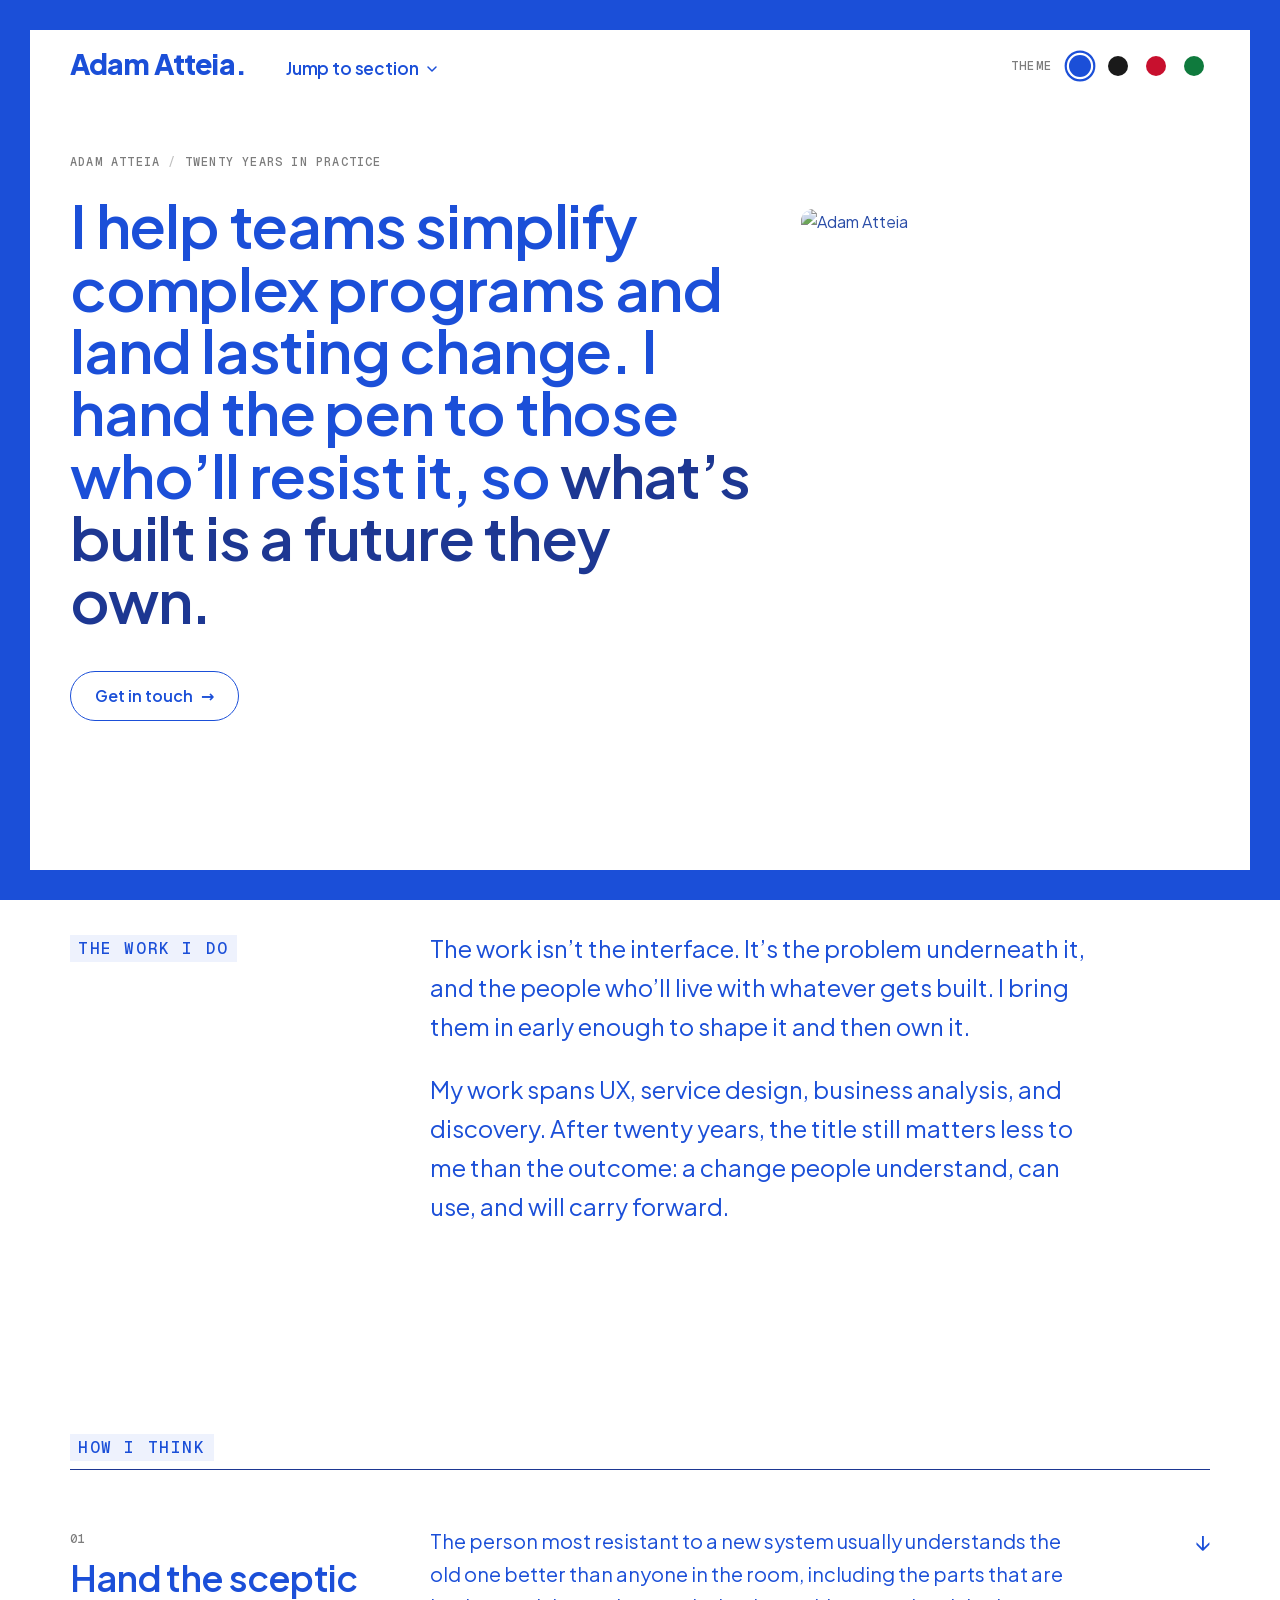
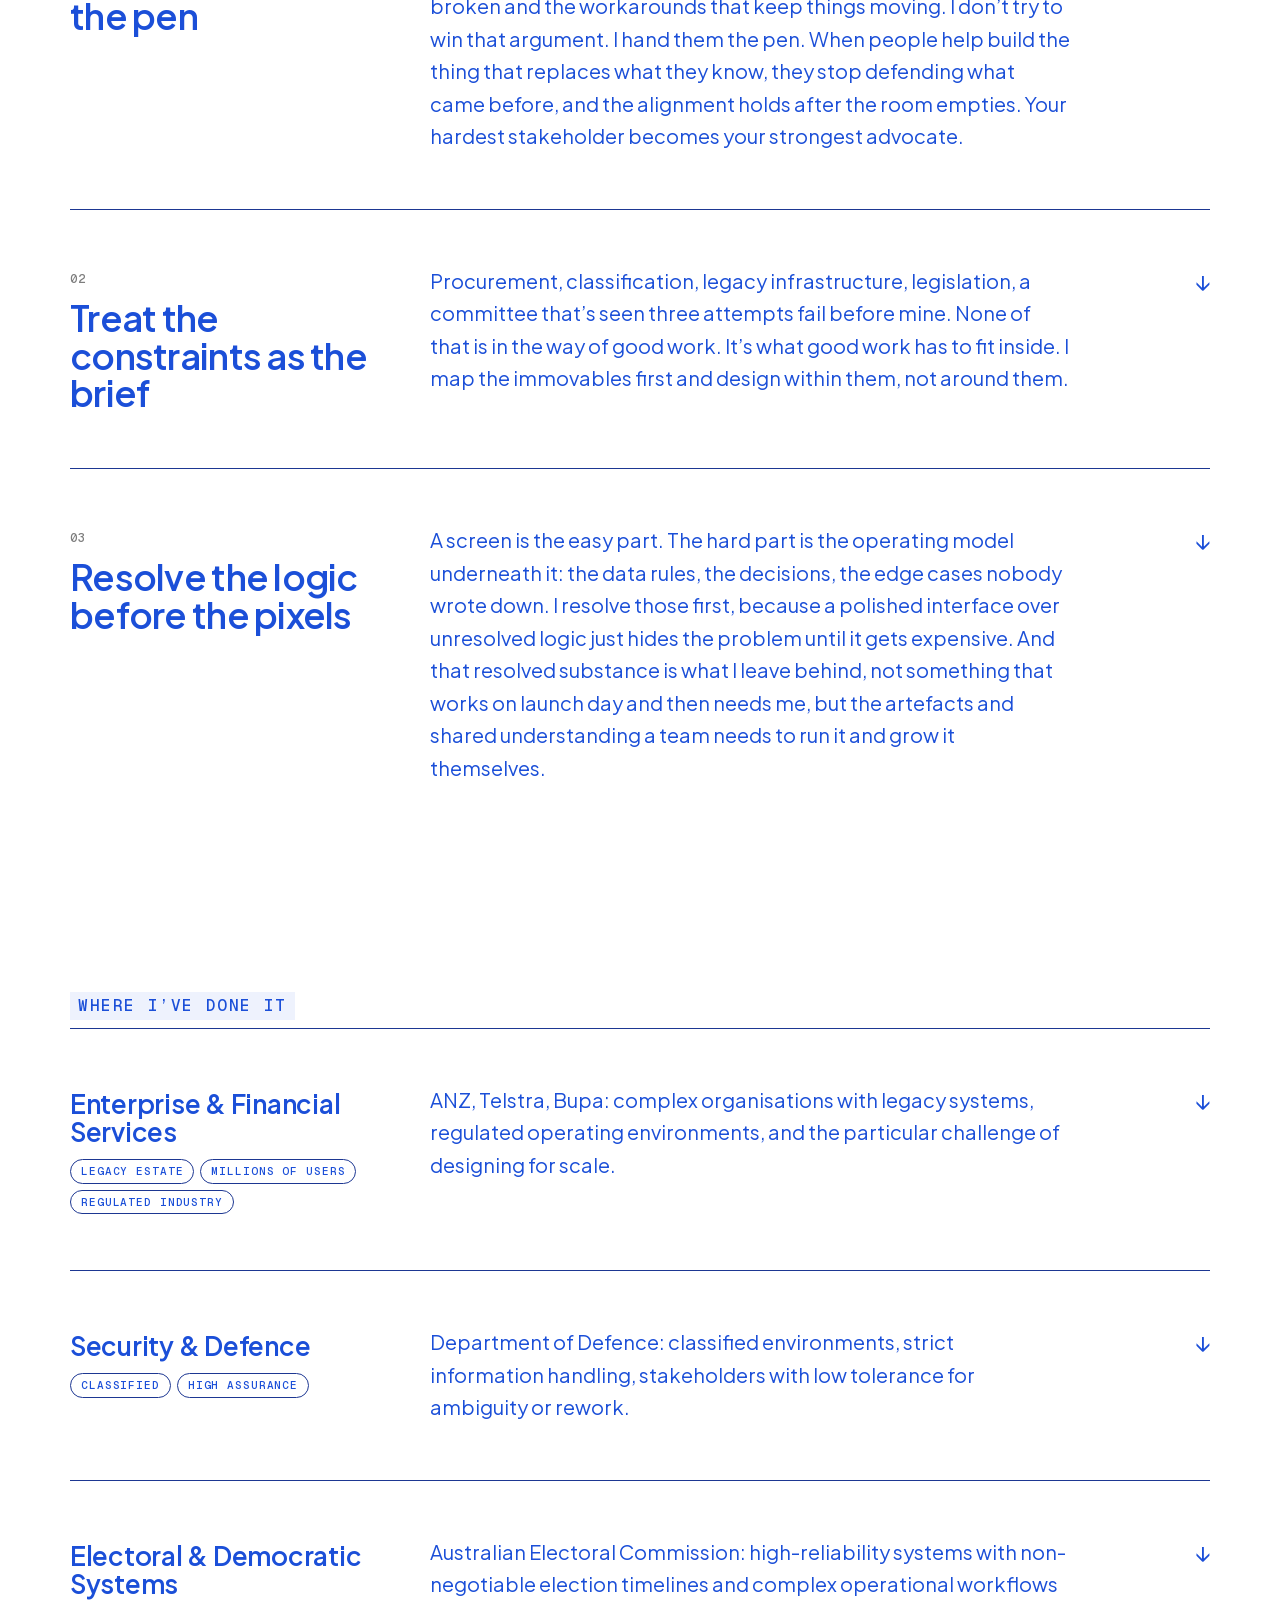
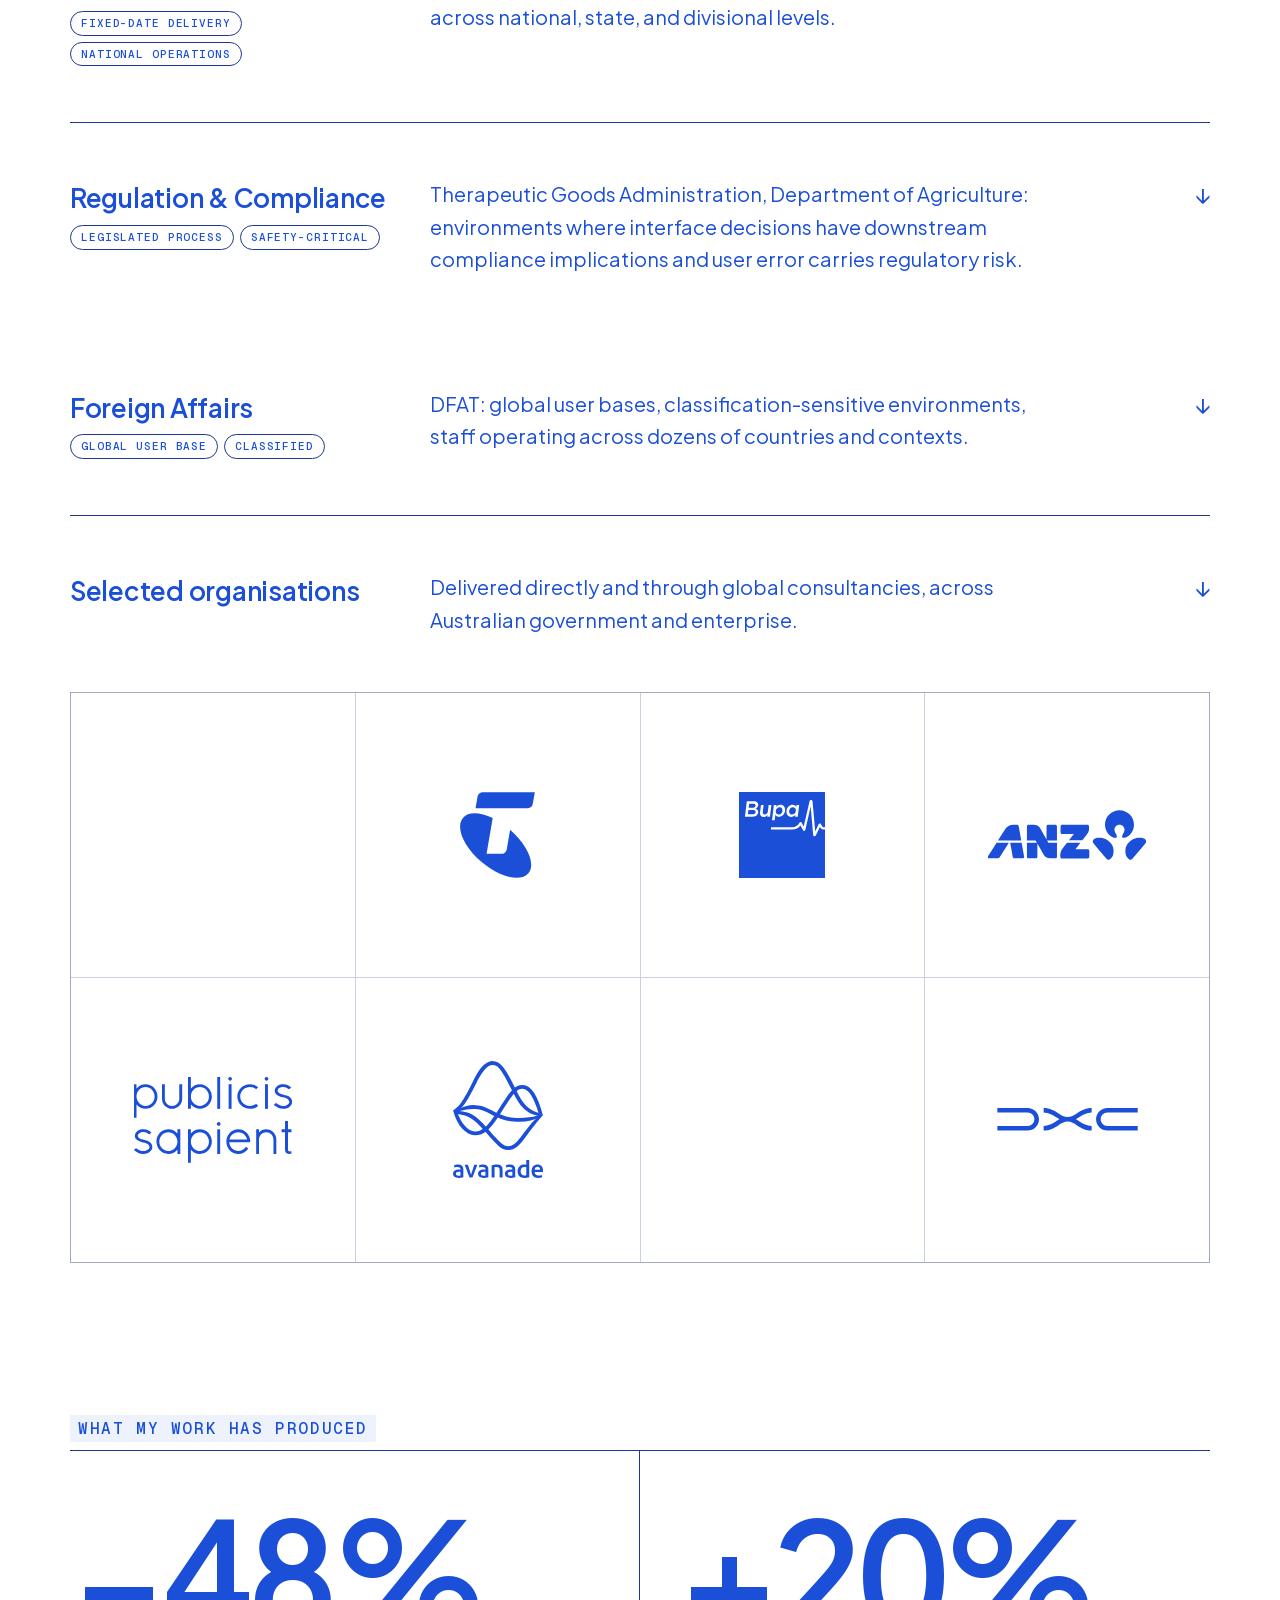
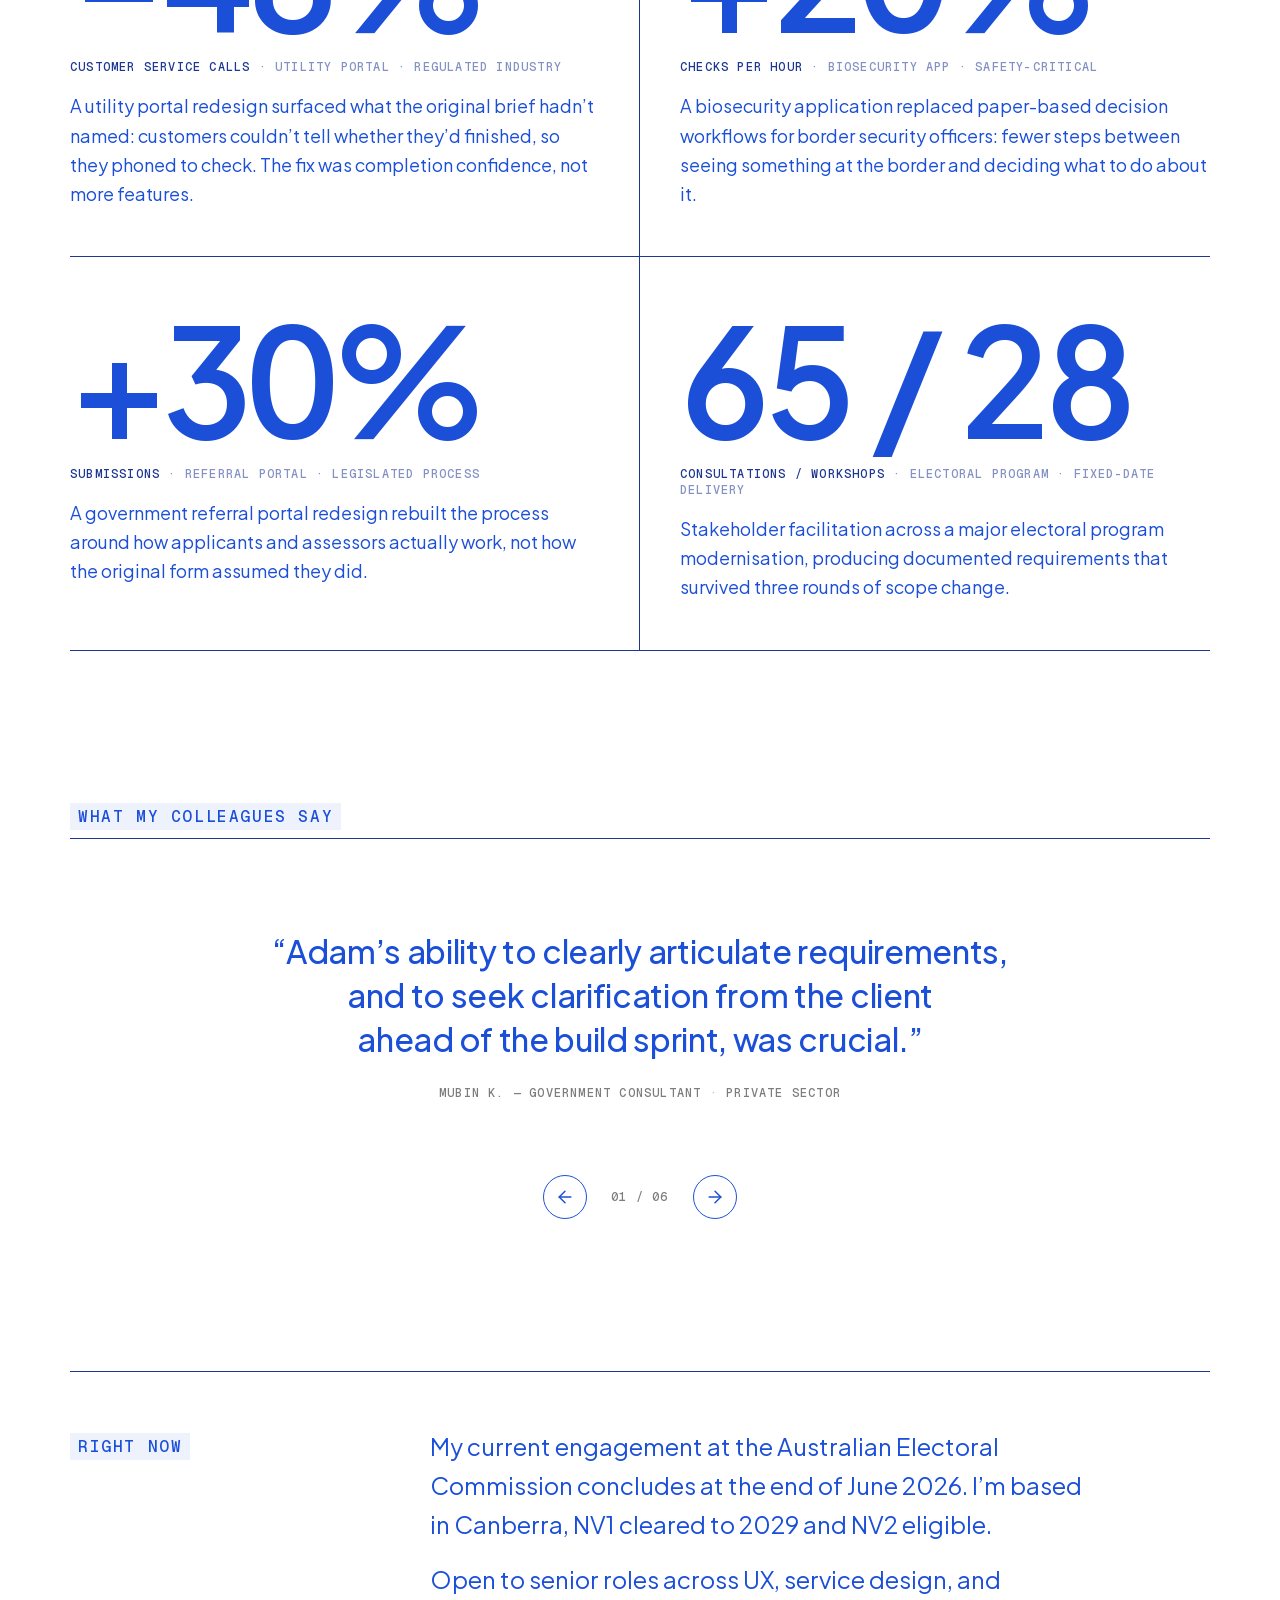
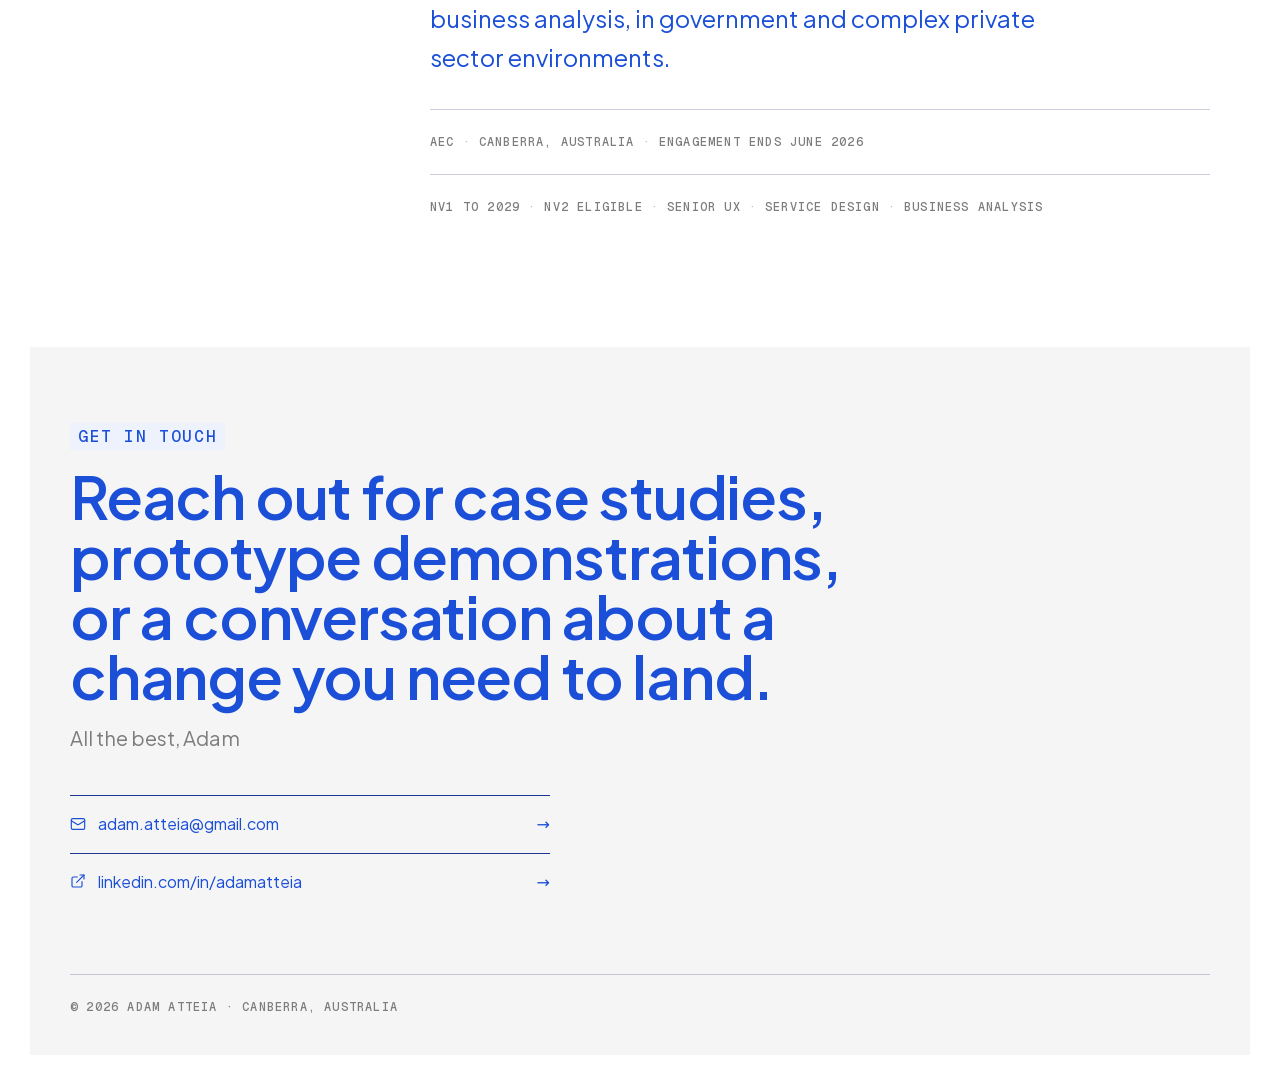
==== commit a6827a33: "Publish Voice & tone page (/voice)" ====
--- a/index.html
+++ b/index.html
@@ -1 +1 @@
-<!DOCTYPE html><html lang="en-AU" class="plus_jakarta_sans_6ae0703a-module__xEkhoq__variable geist_mono_a74d3720-module__ylhdFq__variable h-full antialiased"><head><meta charSet="utf-8"/><meta name="viewport" content="width=device-width, initial-scale=1"/><link rel="preload" href="/_next/static/media/797e433ab948586e-s.p.08e28id.o-okb.woff2" as="font" crossorigin="" type="font/woff2"/><link rel="preload" href="/_next/static/media/fba5a26ea33df6a3-s.p.0eehd8tgys7nv.woff2" as="font" crossorigin="" type="font/woff2"/><link rel="stylesheet" href="/_next/static/chunks/0ia5r58sdh3to.css" data-precedence="next"/><link rel="preload" as="script" fetchPriority="low" href="/_next/static/chunks/11kjahy2ntf0n.js"/><script src="/_next/static/chunks/0dgq26a5_oy.a.js" async=""></script><script src="/_next/static/chunks/0wb6jdvd3md34.js" async=""></script><script src="/_next/static/chunks/08dypk6wl8mhd.js" async=""></script><script src="/_next/static/chunks/turbopack-0~fq35t8c8e-y.js" async=""></script><script src="/_next/static/chunks/01xlw8hd842-c.js" async=""></script><script src="/_next/static/chunks/0d3shmwh5_nmn.js" async=""></script><script src="/_next/static/chunks/185d3n7_yk5ll.js" async=""></script><script src="/_next/static/chunks/0be7nt5qa3cbz.js" async=""></script><script src="/_next/static/chunks/0z~6ety54l.ye.js" async=""></script><meta name="next-size-adjust" content=""/><meta name="theme-color" content="#1B4FD8"/><title>Adam Atteia, complex programs and lasting change</title><meta name="description" content="UX, service design, and business analysis for complex government and enterprise programs: security, electoral, regulatory, and foreign affairs. Twenty years, Canberra-based."/><link rel="author" href="https://adamatteia.com"/><meta name="author" content="Adam Atteia"/><link rel="canonical" href="https://adamatteia.com/"/><meta property="og:title" content="Adam Atteia, complex programs and lasting change"/><meta property="og:description" content="UX, service design, and business analysis for complex government and enterprise programs: security, electoral, regulatory, and foreign affairs. Twenty years, Canberra-based."/><meta property="og:url" content="https://adamatteia.com/"/><meta property="og:site_name" content="Adam Atteia"/><meta property="og:locale" content="en_AU"/><meta property="og:image" content="https://adamatteia.com/opengraph-image.png?e90568e1e9fac899"/><meta property="og:image:type" content="image/png"/><meta property="og:image:width" content="1200"/><meta property="og:image:height" content="630"/><meta property="og:image:alt" content="Adam Atteia, complex programs and lasting change. Twenty years across UX, service design, and business analysis in government and enterprise. adamatteia.com, Canberra ACT."/><meta property="og:type" content="article"/><meta property="article:published_time" content="2026-06-12T00:00:00+10:00"/><meta property="article:author" content="Adam Atteia"/><meta name="twitter:card" content="summary_large_image"/><meta name="twitter:title" content="Adam Atteia, complex programs and lasting change"/><meta name="twitter:description" content="UX, service design, and business analysis for complex government and enterprise programs: security, electoral, regulatory, and foreign affairs. Twenty years, Canberra-based."/><meta name="twitter:image" content="https://adamatteia.com/opengraph-image.png?e90568e1e9fac899"/><meta name="twitter:image:alt" content="Adam Atteia, complex programs and lasting change. Twenty years across UX, service design, and business analysis in government and enterprise. adamatteia.com, Canberra ACT."/><meta name="twitter:image:type" content="image/png"/><meta name="twitter:image:width" content="1200"/><meta name="twitter:image:height" content="630"/><link rel="icon" href="/favicon.ico" sizes="48x48"/><link rel="icon" href="/favicon-32x32.png" type="image/png" sizes="32x32"/><link rel="icon" href="/favicon-192x192.png" type="image/png" sizes="192x192"/><link rel="icon" href="/icon-512.png" type="image/png" sizes="512x512"/><link rel="apple-touch-icon" href="/apple-touch-icon.png"/><script>(function(){try{var known=["blue","black","red","green"];var t=localStorage.getItem("theme");if(known.indexOf(t)===-1){t="blue"}document.documentElement.setAttribute("data-theme",t)}catch(e){document.documentElement.setAttribute("data-theme","blue")}})();</script><script>(function(){try{var c=window.CSS;var ok=!!(c&&c.supports&&c.supports("color","color-mix(in srgb, red, blue)")&&typeof c.registerProperty==="function");if(!ok){document.documentElement.setAttribute("data-browser-unsupported","")}}catch(e){document.documentElement.setAttribute("data-browser-unsupported","")}})();</script><style>#browser-support-notice{display:none}html[data-browser-unsupported] #browser-support-notice{display:block}</style><script type="application/ld+json">{"@context":"https://schema.org","@type":"Person","name":"Adam Atteia","url":"https://adamatteia.com","email":"mailto:adam.atteia@gmail.com","jobTitle":["UX Designer","Service Designer","Business Analyst"],"address":{"@type":"PostalAddress","addressLocality":"Canberra","addressRegion":"ACT","addressCountry":"AU"},"sameAs":["https://www.linkedin.com/in/adamatteia"]}</script><script src="/_next/static/chunks/03~yq9q893hmn.js" noModule=""></script></head><body class="min-h-full flex flex-col"><div hidden=""><!--$--><!--/$--></div><div id="browser-support-notice" role="alert" style="box-sizing:border-box;width:100%;position:relative;z-index:2147483647;padding:14px 18px;background:#1B4FD8;color:#ffffff;font-family:system-ui, -apple-system, BlinkMacSystemFont, &#x27;Segoe UI&#x27;, Roboto, Arial, sans-serif;font-size:15px;line-height:1.5;text-align:center"><span style="display:block;max-width:52rem;margin:0 auto"><strong style="font-weight:700">Your browser is out of date.</strong> <!-- -->This page needs a more recent browser to display correctly. Please update your device’s software, or open it in the latest Safari, Chrome, Edge, or Firefox.</span></div><div aria-hidden="true"><div class="pointer-events-none fixed inset-x-0 top-0 z-50 h-[15px] bg-frame md:h-[30px]"></div><div class="pointer-events-none fixed inset-x-0 bottom-0 z-50 h-[15px] bg-frame md:h-[30px]"></div><div class="pointer-events-none fixed inset-y-0 left-0 z-50 w-[15px] bg-frame md:w-[30px]"></div><div class="pointer-events-none fixed inset-y-0 right-0 z-50 w-[15px] bg-frame md:w-[30px]"></div></div><div aria-hidden="true" class="pointer-events-none fixed right-[15px] top-0 z-30 flex h-screen w-[15px] justify-center pb-24 pt-16 md:right-[30px] md:w-[30px] md:pb-28 md:pt-20"><div class="h-full w-[2px] origin-top bg-frame md:w-[3px]" style="transform:scaleY(0)"></div></div><header id="top" class="relative z-[45] scroll-mt-[15px] bg-background md:scroll-mt-[30px]"><div aria-hidden="true" style="height:0" class="pointer-events-none absolute inset-x-0 top-0 z-10 overflow-hidden"><div style="transform:translateY(-100vh)" class="min-h-screen bg-primary transition-transform duration-500 ease-[cubic-bezier(0.22,1,0.36,1)] will-change-transform"></div></div><div id="section-menu" inert="" class="absolute inset-x-0 top-full z-[15] overflow-hidden pointer-events-none"><div style="transform:translateY(-100vh)" class="text-primary-foreground transition-transform duration-500 ease-[cubic-bezier(0.22,1,0.36,1)] will-change-transform"><div style="max-height:calc(100dvh - 30px)" class="mx-auto w-full max-w-[78rem] overflow-y-auto overscroll-contain px-6 pb-12 pt-2 sm:px-10 md:pb-16"><nav aria-label="Sections"><a href="#work" class="flex items-baseline gap-5 border-t border-primary-foreground/25 py-5 transition-opacity last:border-b hover:opacity-70"><span class="font-mono text-xs tabular-nums opacity-70">01</span><span class="text-3xl font-semibold tracking-[-0.02em] md:text-4xl">The work I do</span></a><a href="#principles" class="flex items-baseline gap-5 border-t border-primary-foreground/25 py-5 transition-opacity last:border-b hover:opacity-70"><span class="font-mono text-xs tabular-nums opacity-70">02</span><span class="text-3xl font-semibold tracking-[-0.02em] md:text-4xl">How I think</span></a><a href="#sectors" class="flex items-baseline gap-5 border-t border-primary-foreground/25 py-5 transition-opacity last:border-b hover:opacity-70"><span class="font-mono text-xs tabular-nums opacity-70">03</span><span class="text-3xl font-semibold tracking-[-0.02em] md:text-4xl">Where I’ve done it</span></a><a href="#outcomes" class="flex items-baseline gap-5 border-t border-primary-foreground/25 py-5 transition-opacity last:border-b hover:opacity-70"><span class="font-mono text-xs tabular-nums opacity-70">04</span><span class="text-3xl font-semibold tracking-[-0.02em] md:text-4xl">What my work has produced</span></a><a href="#testimonials" class="flex items-baseline gap-5 border-t border-primary-foreground/25 py-5 transition-opacity last:border-b hover:opacity-70"><span class="font-mono text-xs tabular-nums opacity-70">05</span><span class="text-3xl font-semibold tracking-[-0.02em] md:text-4xl">What my colleagues say</span></a><a href="#right-now" class="flex items-baseline gap-5 border-t border-primary-foreground/25 py-5 transition-opacity last:border-b hover:opacity-70"><span class="font-mono text-xs tabular-nums opacity-70">06</span><span class="text-3xl font-semibold tracking-[-0.02em] md:text-4xl">Right now</span></a><a href="#contact" class="flex items-baseline gap-5 border-t border-primary-foreground/25 py-5 transition-opacity last:border-b hover:opacity-70"><span class="font-mono text-xs tabular-nums opacity-70">07</span><span class="text-3xl font-semibold tracking-[-0.02em] md:text-4xl">Get in touch</span></a></nav><div class="flex items-center justify-between border-b border-primary-foreground/25 py-5 sm:hidden"><span aria-hidden="true" class="font-mono text-xs font-medium uppercase tracking-[0.1em] text-primary-foreground/70">Theme</span><div role="radiogroup" aria-label="Colour theme" class="flex items-center gap-1 sm:gap-1.5"><button type="button" role="radio" aria-checked="true" aria-label="Blue" tabindex="0" class="inline-flex h-6 w-6 items-center justify-center rounded-full sm:h-8 sm:w-8"><span aria-hidden="true" style="background-color:#1B4FD8" class="h-3.5 w-3.5 rounded-full ring-offset-2 transition-transform duration-200 motion-reduce:transition-none sm:h-5 sm:w-5 hover:scale-110 motion-reduce:hover:scale-100 scale-110 ring-2 ring-primary-foreground ring-offset-primary"></span></button><button type="button" role="radio" aria-checked="false" aria-label="Black" tabindex="-1" class="inline-flex h-6 w-6 items-center justify-center rounded-full sm:h-8 sm:w-8"><span aria-hidden="true" style="background-color:#1A1A1A" class="h-3.5 w-3.5 rounded-full ring-offset-2 transition-transform duration-200 motion-reduce:transition-none sm:h-5 sm:w-5 hover:scale-110 motion-reduce:hover:scale-100 ring-primary-foreground ring-offset-primary"></span></button><button type="button" role="radio" aria-checked="false" aria-label="Red" tabindex="-1" class="inline-flex h-6 w-6 items-center justify-center rounded-full sm:h-8 sm:w-8"><span aria-hidden="true" style="background-color:#C8102E" class="h-3.5 w-3.5 rounded-full ring-offset-2 transition-transform duration-200 motion-reduce:transition-none sm:h-5 sm:w-5 hover:scale-110 motion-reduce:hover:scale-100 ring-primary-foreground ring-offset-primary"></span></button><button type="button" role="radio" aria-checked="false" aria-label="Green" tabindex="-1" class="inline-flex h-6 w-6 items-center justify-center rounded-full sm:h-8 sm:w-8"><span aria-hidden="true" style="background-color:#0F7A3D" class="h-3.5 w-3.5 rounded-full ring-offset-2 transition-transform duration-200 motion-reduce:transition-none sm:h-5 sm:w-5 hover:scale-110 motion-reduce:hover:scale-100 ring-primary-foreground ring-offset-primary"></span></button></div></div></div></div></div><div class="mx-auto flex w-full max-w-[78rem] items-center justify-between gap-3 px-6 py-5 sm:gap-6 sm:px-10 relative z-20"><div class="flex items-baseline gap-6 md:gap-10"><a href="#top" aria-label="Adam Atteia — back to top" class="whitespace-nowrap text-[clamp(1.25rem,6.15vw,1.75rem)] font-extrabold leading-none tracking-[-0.03em] text-primary">Adam Atteia<span aria-hidden="true">.</span></a><button type="button" aria-expanded="false" aria-controls="section-menu" class="hidden items-baseline gap-1.5 text-[17px] font-semibold tracking-[-0.01em] hover:opacity-70 md:inline-flex transition-colors duration-200 text-primary">Jump to section<svg xmlns="http://www.w3.org/2000/svg" width="24" height="24" viewBox="0 0 24 24" fill="none" stroke="currentColor" stroke-width="2.25" stroke-linecap="round" stroke-linejoin="round" class="lucide lucide-chevron-down h-4 w-4 self-center" aria-hidden="true"><path d="m6 9 6 6 6-6"></path></svg></button></div><div class="flex items-center gap-2 sm:gap-3"><span aria-hidden="true" class="hidden font-mono text-xs font-medium uppercase tracking-[0.1em] transition-colors duration-200 sm:inline text-muted-foreground">Theme</span><div role="radiogroup" aria-label="Colour theme" class="flex items-center gap-1 sm:gap-1.5"><button type="button" role="radio" aria-checked="true" aria-label="Blue" tabindex="0" class="inline-flex h-6 w-6 items-center justify-center rounded-full sm:h-8 sm:w-8"><span aria-hidden="true" style="background-color:#1B4FD8" class="h-3.5 w-3.5 rounded-full ring-offset-2 transition-transform duration-200 motion-reduce:transition-none sm:h-5 sm:w-5 hover:scale-110 motion-reduce:hover:scale-100 scale-110 ring-2 ring-foreground ring-offset-background"></span></button><button type="button" role="radio" aria-checked="false" aria-label="Black" tabindex="-1" class="inline-flex h-6 w-6 items-center justify-center rounded-full sm:h-8 sm:w-8"><span aria-hidden="true" style="background-color:#1A1A1A" class="h-3.5 w-3.5 rounded-full ring-offset-2 transition-transform duration-200 motion-reduce:transition-none sm:h-5 sm:w-5 hover:scale-110 motion-reduce:hover:scale-100 ring-foreground ring-offset-background"></span></button><button type="button" role="radio" aria-checked="false" aria-label="Red" tabindex="-1" class="inline-flex h-6 w-6 items-center justify-center rounded-full sm:h-8 sm:w-8"><span aria-hidden="true" style="background-color:#C8102E" class="h-3.5 w-3.5 rounded-full ring-offset-2 transition-transform duration-200 motion-reduce:transition-none sm:h-5 sm:w-5 hover:scale-110 motion-reduce:hover:scale-100 ring-foreground ring-offset-background"></span></button><button type="button" role="radio" aria-checked="false" aria-label="Green" tabindex="-1" class="inline-flex h-6 w-6 items-center justify-center rounded-full sm:h-8 sm:w-8"><span aria-hidden="true" style="background-color:#0F7A3D" class="h-3.5 w-3.5 rounded-full ring-offset-2 transition-transform duration-200 motion-reduce:transition-none sm:h-5 sm:w-5 hover:scale-110 motion-reduce:hover:scale-100 ring-foreground ring-offset-background"></span></button></div><button type="button" aria-expanded="false" aria-controls="section-menu" aria-label="Jump to section" class="inline-flex h-10 w-10 items-center justify-center rounded-full border transition-colors md:hidden border-primary text-primary hover:bg-primary hover:text-primary-foreground"><svg xmlns="http://www.w3.org/2000/svg" width="24" height="24" viewBox="0 0 24 24" fill="none" stroke="currentColor" stroke-width="1.75" stroke-linecap="round" stroke-linejoin="round" class="lucide lucide-menu h-5 w-5" aria-hidden="true"><path d="M4 5h16"></path><path d="M4 12h16"></path><path d="M4 19h16"></path></svg></button></div></div></header><a href="#top" aria-label="Jump to top" class="fixed bottom-6 right-6 z-40 inline-flex h-12 w-12 items-center justify-center rounded-full border border-primary bg-background text-primary shadow-md transition-all duration-300 hover:bg-primary hover:text-primary-foreground md:bottom-10 md:right-10 pointer-events-none translate-y-3 opacity-0"><svg xmlns="http://www.w3.org/2000/svg" width="24" height="24" viewBox="0 0 24 24" fill="none" stroke="currentColor" stroke-width="1.75" stroke-linecap="round" stroke-linejoin="round" class="lucide lucide-arrow-up h-5 w-5" aria-hidden="true"><path d="m5 12 7-7 7 7"></path><path d="M12 19V5"></path></svg></a><main class="flex-1"><section aria-label="Introduction" class="relative px-6 pb-13 pt-10 sm:px-10 md:pb-19 md:pt-13"><div class="mx-auto grid w-full max-w-[78rem] grid-cols-1 items-end gap-10 md:grid-cols-[1.25fr_0.75fr] md:gap-12"><div><p class="hero-fade font-mono text-xs font-medium uppercase tracking-[0.1em] text-muted-foreground">Adam Atteia <span class="text-muted-foreground/50">/</span> Twenty years in practice</p><h1 class="mt-6 max-w-[16ch] text-balance text-[2.25rem] font-semibold leading-[1.04] tracking-[-0.02em] sm:text-5xl md:text-[3.75rem]"><span class="reveal-word" style="--word-index:0">I</span> <span class="reveal-word" style="--word-index:1">help</span> <span class="reveal-word" style="--word-index:2">teams</span> <span class="reveal-word" style="--word-index:3">simplify</span> <span class="reveal-word" style="--word-index:4">complex</span> <span class="reveal-word" style="--word-index:5">programs</span> <span class="reveal-word" style="--word-index:6">and</span> <span class="reveal-word" style="--word-index:7">land</span> <span class="reveal-word" style="--word-index:8">lasting</span> <span class="reveal-word" style="--word-index:9">change.</span> <span class="reveal-word" style="--word-index:10">I</span> <span class="reveal-word" style="--word-index:11">hand</span> <span class="reveal-word" style="--word-index:12">the</span> <span class="reveal-word" style="--word-index:13">pen</span> <span class="reveal-word" style="--word-index:14">to</span> <span class="reveal-word" style="--word-index:15">those</span> <span class="reveal-word" style="--word-index:16">who’ll</span> <span class="reveal-word" style="--word-index:17">resist</span> <span class="reveal-word" style="--word-index:18">it,</span> <span class="reveal-word" style="--word-index:19">so</span> <span class="text-ink"><span class="reveal-word" style="--word-index:20">what’s</span> <span class="reveal-word" style="--word-index:21">built</span> <span class="reveal-word" style="--word-index:22">is</span> <span class="reveal-word" style="--word-index:23">a</span> <span class="reveal-word" style="--word-index:24">future</span> <span class="reveal-word" style="--word-index:25">they</span> <span class="reveal-word" style="--word-index:26">own.</span></span></h1><div class="hero-fade mt-10" style="--hero-delay:560ms"><a class="group inline-flex items-center gap-2 rounded-full border border-primary px-6 py-3 text-base font-semibold transition-colors text-primary hover:bg-primary hover:text-primary-foreground" href="#contact"><span>Get in touch</span><span aria-hidden="true" class="transition-transform duration-200 group-hover:translate-x-1">→</span></a></div></div><div class="hero-fade order-first md:order-none" style="--hero-delay:160ms"><div class="relative aspect-[4/5] w-full overflow-hidden rounded-md"><picture><source srcSet="/images/headshots/054.webp" type="image/webp"/><img src="/images/headshots/054.jpg" alt="Adam Atteia" data-hero-theme="blue" decoding="async" fetchPriority="high" class="hero-headshot absolute inset-0 h-full w-full object-cover object-[center_20%] [filter:grayscale(0.35)_contrast(1.02)]"/></picture><picture><source srcSet="/images/headshots/060.webp" type="image/webp"/><img src="/images/headshots/060.jpg" alt="Adam Atteia" data-hero-theme="black" decoding="async" fetchPriority="auto" class="hero-headshot absolute inset-0 h-full w-full object-cover object-[center_20%] [filter:grayscale(0.35)_contrast(1.02)]"/></picture><picture><source srcSet="/images/headshots/057.webp" type="image/webp"/><img src="/images/headshots/057.jpg" alt="Adam Atteia" data-hero-theme="red" decoding="async" fetchPriority="auto" class="hero-headshot absolute inset-0 h-full w-full object-cover object-[center_20%] [filter:grayscale(0.35)_contrast(1.02)]"/></picture><picture><source srcSet="/images/headshots/072.webp" type="image/webp"/><img src="/images/headshots/072.jpg" alt="Adam Atteia" data-hero-theme="green" decoding="async" fetchPriority="auto" class="hero-headshot absolute inset-0 h-full w-full object-cover object-[center_20%] [filter:grayscale(0.35)_contrast(1.02)]"/></picture></div></div></div></section><section id="work" class="relative z-10 scroll-mt-[15px] px-6 py-13 sm:px-10 md:scroll-mt-[30px] md:py-19" aria-label="The work I do"><div class="mx-auto w-full max-w-[78rem]"><div class="relative grid grid-cols-1 gap-x-10 gap-y-5 py-10 md:py-14 md:grid-cols-[20rem_1fr]"><span aria-hidden="true" data-reveal="rule" class="absolute inset-x-0 top-0 h-px origin-left bg-border-strong"></span><div data-reveal="rise" class="font-mono text-xs font-medium uppercase tracking-[0.1em] text-muted-foreground md:pt-1.5"><span class="section-eyebrow">The work I do</span></div><div data-reveal="rise" style="--reveal-delay:80ms" class="relative min-w-0"><div class="max-w-[42rem] space-y-6 text-xl leading-relaxed text-foreground md:text-2xl"><p>The work isn’t the interface. It’s the problem underneath it, and the people who’ll live with whatever gets built. I bring them in early enough to shape it and then own it.</p><p>My work spans UX, service design, business analysis, and discovery. After twenty years, the title still matters less to me than the outcome: a change people understand, can use, and will carry forward.</p></div></div></div></div></section><section id="principles" class="relative z-10 scroll-mt-[15px] px-6 py-13 sm:px-10 md:scroll-mt-[30px] md:py-19" aria-label="How I think"><div class="mx-auto w-full max-w-[78rem]"><h2 data-reveal="rise" class="section-eyebrow mb-2">How I think</h2><div class="relative grid grid-cols-1 gap-x-10 gap-y-5 py-10 md:py-14 md:grid-cols-[20rem_1fr]"><span aria-hidden="true" data-reveal="rule" class="absolute inset-x-0 top-0 h-px origin-left bg-border-strong"></span><div data-reveal="rise" class="font-mono text-xs font-medium uppercase tracking-[0.1em] text-muted-foreground md:pt-1.5"><span class="flex flex-col gap-3"><span class="font-mono text-xs font-medium tabular-nums text-muted-foreground">01</span><span class="font-sans text-[1.75rem] font-semibold normal-case leading-[1.05] tracking-[-0.02em] text-foreground sm:text-[2rem] md:text-[2.25rem]">Hand the sceptic the pen</span></span></div><div data-reveal="rise" style="--reveal-delay:80ms" class="relative min-w-0 md:pr-12"><p class="max-w-[40rem] text-lg leading-relaxed text-foreground md:text-xl">The person most resistant to a new system usually understands the old one better than anyone in the room, including the parts that are broken and the workarounds that keep things moving. I don’t try to win that argument. I hand them the pen. When people help build the thing that replaces what they know, they stop defending what came before, and the alignment holds after the room empties. Your hardest stakeholder becomes your strongest advocate.</p><span aria-hidden="true" class="pointer-events-none absolute right-0 top-0 hidden text-2xl text-primary md:block">↓</span></div></div><div class="relative grid grid-cols-1 gap-x-10 gap-y-5 py-10 md:py-14 md:grid-cols-[20rem_1fr]"><span aria-hidden="true" data-reveal="rule" class="absolute inset-x-0 top-0 h-px origin-left bg-border-strong"></span><div data-reveal="rise" class="font-mono text-xs font-medium uppercase tracking-[0.1em] text-muted-foreground md:pt-1.5"><span class="flex flex-col gap-3"><span class="font-mono text-xs font-medium tabular-nums text-muted-foreground">02</span><span class="font-sans text-[1.75rem] font-semibold normal-case leading-[1.05] tracking-[-0.02em] text-foreground sm:text-[2rem] md:text-[2.25rem]">Treat the constraints as the brief</span></span></div><div data-reveal="rise" style="--reveal-delay:80ms" class="relative min-w-0 md:pr-12"><p class="max-w-[40rem] text-lg leading-relaxed text-foreground md:text-xl">Procurement, classification, legacy infrastructure, legislation, a committee that’s seen three attempts fail before mine. None of that is in the way of good work. It’s what good work has to fit inside. I map the immovables first and design within them, not around them.</p><span aria-hidden="true" class="pointer-events-none absolute right-0 top-0 hidden text-2xl text-primary md:block">↓</span></div></div><div class="relative grid grid-cols-1 gap-x-10 gap-y-5 py-10 md:py-14 md:grid-cols-[20rem_1fr]"><span aria-hidden="true" data-reveal="rule" class="absolute inset-x-0 top-0 h-px origin-left bg-border-strong"></span><div data-reveal="rise" class="font-mono text-xs font-medium uppercase tracking-[0.1em] text-muted-foreground md:pt-1.5"><span class="flex flex-col gap-3"><span class="font-mono text-xs font-medium tabular-nums text-muted-foreground">03</span><span class="font-sans text-[1.75rem] font-semibold normal-case leading-[1.05] tracking-[-0.02em] text-foreground sm:text-[2rem] md:text-[2.25rem]">Resolve the logic before the pixels</span></span></div><div data-reveal="rise" style="--reveal-delay:80ms" class="relative min-w-0 md:pr-12"><p class="max-w-[40rem] text-lg leading-relaxed text-foreground md:text-xl">A screen is the easy part. The hard part is the operating model underneath it: the data rules, the decisions, the edge cases nobody wrote down. I resolve those first, because a polished interface over unresolved logic just hides the problem until it gets expensive. And that resolved substance is what I leave behind, not something that works on launch day and then needs me, but the artefacts and shared understanding a team needs to run it and grow it themselves.</p><span aria-hidden="true" class="pointer-events-none absolute right-0 top-0 hidden text-2xl text-primary md:block">↓</span></div></div></div></section><section id="sectors" class="relative z-10 scroll-mt-[15px] px-6 py-13 sm:px-10 md:scroll-mt-[30px] md:py-19" aria-label="Where I’ve done it"><div class="mx-auto w-full max-w-[78rem]"><h2 data-reveal="rise" class="section-eyebrow mb-2">Where I’ve done it</h2><div class="relative grid grid-cols-1 gap-x-10 gap-y-5 py-10 md:py-14 md:grid-cols-[20rem_1fr]"><span aria-hidden="true" data-reveal="rule" class="absolute inset-x-0 top-0 h-px origin-left bg-border-strong"></span><div data-reveal="rise" class="font-mono text-xs font-medium uppercase tracking-[0.1em] text-muted-foreground md:pt-1.5"><span class="flex flex-col gap-3"><span class="font-sans text-[1.375rem] font-semibold normal-case leading-[1.1] tracking-[-0.01em] text-foreground md:text-[1.625rem]">Enterprise &amp; Financial Services</span><span class="flex flex-wrap gap-1.5"><span class="inline-flex items-center gap-1.5 rounded-full border border-border-strong px-2.5 py-1 font-mono text-[0.6875rem] font-medium uppercase tracking-[0.08em] text-primary">Legacy estate</span><span class="inline-flex items-center gap-1.5 rounded-full border border-border-strong px-2.5 py-1 font-mono text-[0.6875rem] font-medium uppercase tracking-[0.08em] text-primary">Millions of users</span><span class="inline-flex items-center gap-1.5 rounded-full border border-border-strong px-2.5 py-1 font-mono text-[0.6875rem] font-medium uppercase tracking-[0.08em] text-primary">Regulated industry</span></span></span></div><div data-reveal="rise" style="--reveal-delay:80ms" class="relative min-w-0 md:pr-12"><p class="max-w-[40rem] text-lg leading-relaxed text-foreground md:text-xl">ANZ, Telstra, Bupa: complex organisations with legacy systems, regulated operating environments, and the particular challenge of designing for scale.</p><span aria-hidden="true" class="pointer-events-none absolute right-0 top-0 hidden text-2xl text-primary md:block">↓</span></div></div><div class="relative grid grid-cols-1 gap-x-10 gap-y-5 py-10 md:py-14 md:grid-cols-[20rem_1fr]"><span aria-hidden="true" data-reveal="rule" class="absolute inset-x-0 top-0 h-px origin-left bg-border-strong"></span><div data-reveal="rise" class="font-mono text-xs font-medium uppercase tracking-[0.1em] text-muted-foreground md:pt-1.5"><span class="flex flex-col gap-3"><span class="font-sans text-[1.375rem] font-semibold normal-case leading-[1.1] tracking-[-0.01em] text-foreground md:text-[1.625rem]">Security &amp; Defence</span><span class="flex flex-wrap gap-1.5"><span class="inline-flex items-center gap-1.5 rounded-full border border-border-strong px-2.5 py-1 font-mono text-[0.6875rem] font-medium uppercase tracking-[0.08em] text-primary">Classified</span><span class="inline-flex items-center gap-1.5 rounded-full border border-border-strong px-2.5 py-1 font-mono text-[0.6875rem] font-medium uppercase tracking-[0.08em] text-primary">High assurance</span></span></span></div><div data-reveal="rise" style="--reveal-delay:80ms" class="relative min-w-0 md:pr-12"><p class="max-w-[40rem] text-lg leading-relaxed text-foreground md:text-xl">Department of Defence: classified environments, strict information handling, stakeholders with low tolerance for ambiguity or rework.</p><span aria-hidden="true" class="pointer-events-none absolute right-0 top-0 hidden text-2xl text-primary md:block">↓</span></div></div><div class="relative grid grid-cols-1 gap-x-10 gap-y-5 py-10 md:py-14 md:grid-cols-[20rem_1fr]"><span aria-hidden="true" data-reveal="rule" class="absolute inset-x-0 top-0 h-px origin-left bg-border-strong"></span><div data-reveal="rise" class="font-mono text-xs font-medium uppercase tracking-[0.1em] text-muted-foreground md:pt-1.5"><span class="flex flex-col gap-3"><span class="font-sans text-[1.375rem] font-semibold normal-case leading-[1.1] tracking-[-0.01em] text-foreground md:text-[1.625rem]">Electoral &amp; Democratic Systems</span><span class="flex flex-wrap gap-1.5"><span class="inline-flex items-center gap-1.5 rounded-full border border-border-strong px-2.5 py-1 font-mono text-[0.6875rem] font-medium uppercase tracking-[0.08em] text-primary">Fixed-date delivery</span><span class="inline-flex items-center gap-1.5 rounded-full border border-border-strong px-2.5 py-1 font-mono text-[0.6875rem] font-medium uppercase tracking-[0.08em] text-primary">National operations</span></span></span></div><div data-reveal="rise" style="--reveal-delay:80ms" class="relative min-w-0 md:pr-12"><p class="max-w-[40rem] text-lg leading-relaxed text-foreground md:text-xl">Australian Electoral Commission: high-reliability systems with non-negotiable election timelines and complex operational workflows across national, state, and divisional levels.</p><span aria-hidden="true" class="pointer-events-none absolute right-0 top-0 hidden text-2xl text-primary md:block">↓</span></div></div><div class="relative grid grid-cols-1 gap-x-10 gap-y-5 py-10 md:py-14 md:grid-cols-[20rem_1fr]"><span aria-hidden="true" data-reveal="rule" class="absolute inset-x-0 top-0 h-px origin-left bg-border-strong"></span><div data-reveal="rise" class="font-mono text-xs font-medium uppercase tracking-[0.1em] text-muted-foreground md:pt-1.5"><span class="flex flex-col gap-3"><span class="font-sans text-[1.375rem] font-semibold normal-case leading-[1.1] tracking-[-0.01em] text-foreground md:text-[1.625rem]">Regulation &amp; Compliance</span><span class="flex flex-wrap gap-1.5"><span class="inline-flex items-center gap-1.5 rounded-full border border-border-strong px-2.5 py-1 font-mono text-[0.6875rem] font-medium uppercase tracking-[0.08em] text-primary">Legislated process</span><span class="inline-flex items-center gap-1.5 rounded-full border border-border-strong px-2.5 py-1 font-mono text-[0.6875rem] font-medium uppercase tracking-[0.08em] text-primary">Safety-critical</span></span></span></div><div data-reveal="rise" style="--reveal-delay:80ms" class="relative min-w-0 md:pr-12"><p class="max-w-[40rem] text-lg leading-relaxed text-foreground md:text-xl">Therapeutic Goods Administration, Department of Agriculture: environments where interface decisions have downstream compliance implications and user error carries regulatory risk.</p><span aria-hidden="true" class="pointer-events-none absolute right-0 top-0 hidden text-2xl text-primary md:block">↓</span></div></div><div class="relative grid grid-cols-1 gap-x-10 gap-y-5 py-10 md:py-14 md:grid-cols-[20rem_1fr]"><span aria-hidden="true" data-reveal="rule" class="absolute inset-x-0 top-0 h-px origin-left bg-border-strong"></span><div data-reveal="rise" class="font-mono text-xs font-medium uppercase tracking-[0.1em] text-muted-foreground md:pt-1.5"><span class="flex flex-col gap-3"><span class="font-sans text-[1.375rem] font-semibold normal-case leading-[1.1] tracking-[-0.01em] text-foreground md:text-[1.625rem]">Foreign Affairs</span><span class="flex flex-wrap gap-1.5"><span class="inline-flex items-center gap-1.5 rounded-full border border-border-strong px-2.5 py-1 font-mono text-[0.6875rem] font-medium uppercase tracking-[0.08em] text-primary">Global user base</span><span class="inline-flex items-center gap-1.5 rounded-full border border-border-strong px-2.5 py-1 font-mono text-[0.6875rem] font-medium uppercase tracking-[0.08em] text-primary">Classified</span></span></span></div><div data-reveal="rise" style="--reveal-delay:80ms" class="relative min-w-0 md:pr-12"><p class="max-w-[40rem] text-lg leading-relaxed text-foreground md:text-xl">DFAT: global user bases, classification-sensitive environments, staff operating across dozens of countries and contexts.</p><span aria-hidden="true" class="pointer-events-none absolute right-0 top-0 hidden text-2xl text-primary md:block">↓</span></div></div><div class="relative grid grid-cols-1 gap-x-10 gap-y-5 py-10 md:py-14 md:grid-cols-[20rem_1fr]"><span aria-hidden="true" data-reveal="rule" class="absolute inset-x-0 top-0 h-px origin-left bg-border-strong"></span><div data-reveal="rise" class="font-mono text-xs font-medium uppercase tracking-[0.1em] text-muted-foreground md:pt-1.5"><span class="flex flex-col gap-3"><span class="font-sans text-[1.375rem] font-semibold normal-case leading-[1.1] tracking-[-0.01em] text-foreground md:text-[1.625rem]">Selected organisations</span></span></div><div data-reveal="rise" style="--reveal-delay:80ms" class="relative min-w-0 md:pr-12"><p class="max-w-[40rem] text-lg leading-relaxed text-foreground md:text-xl">Delivered directly and through global consultancies, across Australian government and enterprise.</p><span aria-hidden="true" class="pointer-events-none absolute right-0 top-0 hidden text-2xl text-primary md:block">↓</span></div></div><div class="grid grid-cols-2 gap-px border border-border bg-border sm:grid-cols-4"><div data-reveal="rise" style="--reveal-delay:0ms" class="relative overflow-hidden bg-background"><div class="pb-[100%]"></div><div class="absolute inset-0 flex items-center justify-center p-[13%]"><div role="img" aria-label="Australian Government" class="logo-mask size-[calc(var(--logo-size)*1.2)] sm:size-(--logo-size)" style="--logo-size:71%;-webkit-mask-image:url(/images/logos/austgovt-stacked.svg);mask-image:url(/images/logos/austgovt-stacked.svg)"></div></div></div><div data-reveal="rise" style="--reveal-delay:70ms" class="relative overflow-hidden bg-background"><div class="pb-[100%]"></div><div class="absolute inset-0 flex items-center justify-center p-[13%]"><div role="img" aria-label="Telstra" class="logo-mask size-[calc(var(--logo-size)*1.2)] sm:size-(--logo-size)" style="--logo-size:41%;-webkit-mask-image:url(/images/logos/telstra-logo-black.svg);mask-image:url(/images/logos/telstra-logo-black.svg)"></div></div></div><div data-reveal="rise" style="--reveal-delay:140ms" class="relative overflow-hidden bg-background"><div class="pb-[100%]"></div><div class="absolute inset-0 flex items-center justify-center p-[13%]"><div role="img" aria-label="Bupa" class="logo-mask size-[calc(var(--logo-size)*1.2)] sm:size-(--logo-size)" style="--logo-size:41%;-webkit-mask-image:url(/images/logos/bupa.svg);mask-image:url(/images/logos/bupa.svg)"></div></div></div><div data-reveal="rise" style="--reveal-delay:210ms" class="relative overflow-hidden bg-background"><div class="pb-[100%]"></div><div class="absolute inset-0 flex items-center justify-center p-[13%]"><div role="img" aria-label="ANZ" class="logo-mask size-[calc(var(--logo-size)*1.2)] sm:size-(--logo-size)" style="--logo-size:75%;-webkit-mask-image:url(/images/logos/anz-logo-black.svg);mask-image:url(/images/logos/anz-logo-black.svg)"></div></div></div><div data-reveal="rise" style="--reveal-delay:0ms" class="relative overflow-hidden bg-background"><div class="pb-[100%]"></div><div class="absolute inset-0 flex items-center justify-center p-[13%]"><div role="img" aria-label="Publicis Sapient" class="logo-mask size-[calc(var(--logo-size)*1.2)] sm:size-(--logo-size)" style="--logo-size:75%;-webkit-mask-image:url(/images/logos/publicis-sapient-logo-black.svg);mask-image:url(/images/logos/publicis-sapient-logo-black.svg)"></div></div></div><div data-reveal="rise" style="--reveal-delay:70ms" class="relative overflow-hidden bg-background"><div class="pb-[100%]"></div><div class="absolute inset-0 flex items-center justify-center p-[13%]"><div role="img" aria-label="Avanade" class="logo-mask size-[calc(var(--logo-size)*1.2)] sm:size-(--logo-size)" style="--logo-size:56%;-webkit-mask-image:url(/images/logos/avanade-logo-stacked-black.svg);mask-image:url(/images/logos/avanade-logo-stacked-black.svg)"></div></div></div><div data-reveal="rise" style="--reveal-delay:140ms" class="relative overflow-hidden bg-background"><div class="pb-[100%]"></div><div class="absolute inset-0 flex items-center justify-center p-[13%]"><div role="img" aria-label="Accenture" class="logo-mask size-[calc(var(--logo-size)*1.2)] sm:size-(--logo-size)" style="--logo-size:71%;-webkit-mask-image:url(/images/logos/accenture.svg);mask-image:url(/images/logos/accenture.svg)"></div></div></div><div data-reveal="rise" style="--reveal-delay:210ms" class="relative overflow-hidden bg-background"><div class="pb-[100%]"></div><div class="absolute inset-0 flex items-center justify-center p-[13%]"><div role="img" aria-label="DXC" class="logo-mask size-[calc(var(--logo-size)*1.2)] sm:size-(--logo-size)" style="--logo-size:68%;-webkit-mask-image:url(/images/logos/dxc-technology-logo-black.svg);mask-image:url(/images/logos/dxc-technology-logo-black.svg)"></div></div></div></div></div></section><section id="outcomes" class="relative z-10 scroll-mt-[15px] px-6 py-13 sm:px-10 md:scroll-mt-[30px] md:py-19" aria-label="What my work has produced"><div class="mx-auto w-full max-w-[78rem]"><h2 data-reveal="rise" class="section-eyebrow mb-2">What my work has produced</h2><div class="grid grid-cols-1 border-t border-border-strong sm:grid-cols-2"><div data-reveal="rise" style="--reveal-delay:0ms" class="border-b border-border-strong py-10 md:py-12 sm:border-r sm:pr-10"><div aria-label="−48%" class="text-[6rem] font-semibold leading-[0.95] tracking-[-0.04em] tabular-nums text-foreground lg:text-[7.5rem] xl:text-[9.5rem]"><span>−48%</span></div><div class="mt-4 font-mono text-xs font-medium uppercase tracking-[0.1em] text-ink">Customer service calls<span class="text-ink/55"> · Utility portal · Regulated industry</span></div><p class="mt-4 max-w-[34rem] text-base leading-relaxed text-foreground md:text-lg">A utility portal redesign surfaced what the original brief hadn’t named: customers couldn’t tell whether they’d finished, so they phoned to check. The fix was completion confidence, not more features.</p></div><div data-reveal="rise" style="--reveal-delay:90ms" class="border-b border-border-strong py-10 md:py-12 sm:pl-10"><div aria-label="+20%" class="text-[6rem] font-semibold leading-[0.95] tracking-[-0.04em] tabular-nums text-foreground lg:text-[7.5rem] xl:text-[9.5rem]"><span>+20%</span></div><div class="mt-4 font-mono text-xs font-medium uppercase tracking-[0.1em] text-ink">Checks per hour<span class="text-ink/55"> · Biosecurity app · Safety-critical</span></div><p class="mt-4 max-w-[34rem] text-base leading-relaxed text-foreground md:text-lg">A biosecurity application replaced paper-based decision workflows for border security officers: fewer steps between seeing something at the border and deciding what to do about it.</p></div><div data-reveal="rise" style="--reveal-delay:0ms" class="border-b border-border-strong py-10 md:py-12 sm:border-r sm:pr-10"><div aria-label="+30%" class="text-[6rem] font-semibold leading-[0.95] tracking-[-0.04em] tabular-nums text-foreground lg:text-[7.5rem] xl:text-[9.5rem]"><span>+30%</span></div><div class="mt-4 font-mono text-xs font-medium uppercase tracking-[0.1em] text-ink">Submissions<span class="text-ink/55"> · Referral portal · Legislated process</span></div><p class="mt-4 max-w-[34rem] text-base leading-relaxed text-foreground md:text-lg">A government referral portal redesign rebuilt the process around how applicants and assessors actually work, not how the original form assumed they did.</p></div><div data-reveal="rise" style="--reveal-delay:90ms" class="border-b border-border-strong py-10 md:py-12 sm:pl-10"><div aria-label="65 / 28" class="text-[6rem] font-semibold leading-[0.95] tracking-[-0.04em] tabular-nums text-foreground lg:text-[7.5rem] xl:text-[9.5rem]"><span>65</span><span aria-hidden="true"> / </span><span>28</span></div><div class="mt-4 font-mono text-xs font-medium uppercase tracking-[0.1em] text-ink">Consultations / workshops<span class="text-ink/55"> · Electoral program · Fixed-date delivery</span></div><p class="mt-4 max-w-[34rem] text-base leading-relaxed text-foreground md:text-lg">Stakeholder facilitation across a major electoral program modernisation, producing documented requirements that survived three rounds of scope change.</p></div></div></div></section><section id="testimonials" class="relative z-10 scroll-mt-[15px] px-6 py-13 sm:px-10 md:scroll-mt-[30px] md:py-19" aria-label="What my colleagues say"><div class="mx-auto w-full max-w-[78rem]"><h2 data-reveal="rise" class="section-eyebrow mb-2">What my colleagues say</h2><div data-reveal="rise" role="group" aria-roledescription="carousel" aria-label="Colleague testimonials" class="border-t border-border-strong pt-10 md:pt-14"><div aria-live="polite" class="flex min-h-[13rem] flex-col items-center justify-center text-center md:min-h-[15rem]"><blockquote class="quote-swap mx-auto max-w-[48rem] text-2xl font-medium leading-snug tracking-[-0.01em] text-balance text-foreground md:text-[2rem]"><span aria-hidden="true" class="text-primary">“</span>Adam’s ability to clearly articulate requirements, and to seek clarification from the client ahead of the build sprint, was crucial.<span aria-hidden="true" class="text-primary">”</span><span class="sr-only"> <!-- -->— <!-- -->Mubin K.<!-- -->, <!-- -->Government Consultant<!-- -->, <!-- -->Private sector</span></blockquote><p aria-hidden="true" class="mt-6 font-mono text-xs font-medium uppercase tracking-[0.1em] text-muted-foreground">Mubin K.<!-- --> — <!-- -->Government Consultant<!-- --> <span class="text-muted-foreground/50">·</span> <!-- -->Private sector</p></div><div class="mt-10 flex items-center justify-center gap-6"><button type="button" aria-label="Previous testimonial" class="inline-flex h-11 w-11 items-center justify-center rounded-full border border-primary text-primary transition-colors hover:bg-primary hover:text-primary-foreground"><svg xmlns="http://www.w3.org/2000/svg" width="24" height="24" viewBox="0 0 24 24" fill="none" stroke="currentColor" stroke-width="1.75" stroke-linecap="round" stroke-linejoin="round" class="lucide lucide-arrow-left h-5 w-5" aria-hidden="true"><path d="m12 19-7-7 7-7"></path><path d="M19 12H5"></path></svg></button><span aria-hidden="true" class="font-mono text-xs font-medium uppercase tracking-[0.1em] tabular-nums text-muted-foreground">01<!-- --> / <!-- -->06</span><button type="button" aria-label="Next testimonial" class="inline-flex h-11 w-11 items-center justify-center rounded-full border border-primary text-primary transition-colors hover:bg-primary hover:text-primary-foreground"><svg xmlns="http://www.w3.org/2000/svg" width="24" height="24" viewBox="0 0 24 24" fill="none" stroke="currentColor" stroke-width="1.75" stroke-linecap="round" stroke-linejoin="round" class="lucide lucide-arrow-right h-5 w-5" aria-hidden="true"><path d="M5 12h14"></path><path d="m12 5 7 7-7 7"></path></svg></button></div></div></div></section><section id="right-now" class="relative z-10 scroll-mt-[15px] px-6 py-13 sm:px-10 md:scroll-mt-[30px] md:py-19" aria-label="Right now"><div class="mx-auto w-full max-w-[78rem]"><div class="relative grid grid-cols-1 gap-x-10 gap-y-5 py-10 md:py-14 md:grid-cols-[20rem_1fr]"><span aria-hidden="true" data-reveal="rule" class="absolute inset-x-0 top-0 h-px origin-left bg-border-strong"></span><div data-reveal="rise" class="font-mono text-xs font-medium uppercase tracking-[0.1em] text-muted-foreground md:pt-1.5"><span class="section-eyebrow">Right now</span></div><div data-reveal="rise" style="--reveal-delay:80ms" class="relative min-w-0"><p class="max-w-[42rem] text-xl leading-relaxed text-foreground md:text-2xl">My current engagement at the Australian Electoral Commission concludes at the end of June 2026. I’m based in Canberra, NV1 cleared to 2029 and NV2 eligible.</p><p class="mt-4 max-w-[42rem] text-xl leading-relaxed text-foreground md:text-2xl">Open to senior roles across UX, service design, and business analysis, in government and complex private sector environments.</p><div class="mt-8 space-y-6"><p class="flex flex-wrap items-center gap-x-2 gap-y-2 border-t border-border pt-6 font-mono text-xs font-medium uppercase tracking-[0.1em] text-muted-foreground"><span class="inline-flex items-center gap-x-2">AEC</span><span class="inline-flex items-center gap-x-2"><span aria-hidden="true" class="text-muted-foreground/50">·</span>Canberra, Australia</span><span class="inline-flex items-center gap-x-2"><span aria-hidden="true" class="text-muted-foreground/50">·</span>Engagement ends June 2026</span></p><p class="flex flex-wrap items-center gap-x-2 gap-y-2 border-t border-border pt-6 font-mono text-xs font-medium uppercase tracking-[0.1em] text-muted-foreground"><span class="inline-flex items-center gap-x-2">NV1 to 2029</span><span class="inline-flex items-center gap-x-2"><span aria-hidden="true" class="text-muted-foreground/50">·</span>NV2 eligible</span><span class="inline-flex items-center gap-x-2"><span aria-hidden="true" class="text-muted-foreground/50">·</span>Senior UX</span><span class="inline-flex items-center gap-x-2"><span aria-hidden="true" class="text-muted-foreground/50">·</span>Service design</span><span class="inline-flex items-center gap-x-2"><span aria-hidden="true" class="text-muted-foreground/50">·</span>Business analysis</span></p></div></div></div></div></section></main><footer id="contact" aria-label="Get in touch" class="relative z-10 scroll-mt-[15px] bg-footer-surface px-6 pb-10 pt-13 sm:px-10 md:scroll-mt-[30px] md:pt-19"><div class="mx-auto grid w-full max-w-[78rem] grid-cols-1 gap-12 md:grid-cols-[1fr_minmax(0,18rem)] md:gap-16"><div><span class="section-eyebrow">Get in touch</span><h2 data-reveal="rise" class="mt-4 max-w-[20ch] text-balance text-4xl font-semibold tracking-[-0.02em] sm:text-5xl md:text-6xl">Reach out for case studies, prototype demonstrations, or a conversation about a change you need to land.</h2><p class="mt-4 text-lg leading-relaxed text-muted-foreground md:text-xl">All the best, Adam</p><div class="mt-10 max-w-[30rem]"><a class="group relative flex items-center gap-3 py-4 text-foreground transition-colors hover:text-[var(--fg-link-hover)]" href="mailto:adam.atteia@gmail.com"><span aria-hidden="true" data-reveal="rule" class="absolute inset-x-0 top-0 h-px origin-left bg-border-strong"></span><span aria-hidden="true" class="shrink-0"><svg xmlns="http://www.w3.org/2000/svg" width="24" height="24" viewBox="0 0 24 24" fill="none" stroke="currentColor" stroke-width="1.75" stroke-linecap="round" stroke-linejoin="round" class="lucide lucide-mail h-4 w-4" aria-hidden="true"><path d="m22 7-8.991 5.727a2 2 0 0 1-2.009 0L2 7"></path><rect x="2" y="4" width="20" height="16" rx="2"></rect></svg></span><span class="min-w-0 flex-1">adam.atteia@gmail.com</span><span aria-hidden="true" class="shrink-0 transition-transform duration-200 group-hover:translate-x-1">→</span></a><a class="group relative flex items-center gap-3 py-4 text-foreground transition-colors hover:text-[var(--fg-link-hover)]" href="https://www.linkedin.com/in/adamatteia" target="_blank" rel="noopener noreferrer"><span aria-hidden="true" data-reveal="rule" class="absolute inset-x-0 top-0 h-px origin-left bg-border-strong"></span><span aria-hidden="true" class="shrink-0"><svg xmlns="http://www.w3.org/2000/svg" width="24" height="24" viewBox="0 0 24 24" fill="none" stroke="currentColor" stroke-width="1.75" stroke-linecap="round" stroke-linejoin="round" class="lucide lucide-external-link h-4 w-4" aria-hidden="true"><path d="M15 3h6v6"></path><path d="M10 14 21 3"></path><path d="M18 13v6a2 2 0 0 1-2 2H5a2 2 0 0 1-2-2V8a2 2 0 0 1 2-2h6"></path></svg></span><span class="min-w-0 flex-1">linkedin.com/in/adamatteia</span><span aria-hidden="true" class="shrink-0 transition-transform duration-200 group-hover:translate-x-1">→</span></a></div></div><div data-reveal="rise" class="order-first md:order-none"><div aria-hidden="true" class="hidden"><img src="/images/headshots/064.webp" alt="" decoding="async" fetchPriority="low"/><img src="/images/headshots/060.webp" alt="" decoding="async" fetchPriority="low"/><img src="/images/headshots/054.webp" alt="" decoding="async" fetchPriority="low"/><img src="/images/headshots/057.webp" alt="" decoding="async" fetchPriority="low"/><img src="/images/headshots/072.webp" alt="" decoding="async" fetchPriority="low"/></div><img src="/images/headshots/064.webp" alt="Adam Atteia" loading="lazy" decoding="async" class="aspect-[4/5] w-full max-w-[18rem] rounded-md object-cover object-[center_20%] [filter:grayscale(0.35)_contrast(1.02)]"/></div></div><div class="mx-auto mt-16 w-full max-w-[78rem] border-t border-border pt-6"><p class="font-mono text-xs font-medium uppercase tracking-[0.1em] text-muted-foreground">© 2026 Adam Atteia · Canberra, Australia</p></div></footer><!--$--><!--/$--><script src="/_next/static/chunks/11kjahy2ntf0n.js" id="_R_" async=""></script><script>(self.__next_f=self.__next_f||[]).push([0])</script><script>self.__next_f.push([1,"1:\"$Sreact.fragment\"\n2:I[39756,[\"/_next/static/chunks/01xlw8hd842-c.js\",\"/_next/static/chunks/0d3shmwh5_nmn.js\"],\"default\"]\n3:I[37457,[\"/_next/static/chunks/01xlw8hd842-c.js\",\"/_next/static/chunks/0d3shmwh5_nmn.js\"],\"default\"]\n4:I[82102,[\"/_next/static/chunks/185d3n7_yk5ll.js\",\"/_next/static/chunks/0be7nt5qa3cbz.js\"],\"ThemeProvider\"]\n5:I[22016,[\"/_next/static/chunks/0z~6ety54l.ye.js\"],\"\"]\n9:I[68027,[],\"default\",1]\n:HL[\"/_next/static/chunks/0ia5r58sdh3to.css\",\"style\"]\n:HL[\"/_next/static/media/797e433ab948586e-s.p.08e28id.o-okb.woff2\",\"font\",{\"crossOrigin\":\"\",\"type\":\"font/woff2\"}]\n:HL[\"/_next/static/media/fba5a26ea33df6a3-s.p.0eehd8tgys7nv.woff2\",\"font\",{\"crossOrigin\":\"\",\"type\":\"font/woff2\"}]\n"])</script><script>self.__next_f.push([1,"0:{\"P\":null,\"c\":[\"\",\"\"],\"q\":\"\",\"i\":false,\"f\":[[[\"\",{\"children\":[\"__PAGE__\",{}]},\"$undefined\",\"$undefined\",16],[[\"$\",\"$1\",\"c\",{\"children\":[[[\"$\",\"link\",\"0\",{\"rel\":\"stylesheet\",\"href\":\"/_next/static/chunks/0ia5r58sdh3to.css\",\"precedence\":\"next\",\"crossOrigin\":\"$undefined\",\"nonce\":\"$undefined\"}]],[\"$\",\"html\",null,{\"lang\":\"en-AU\",\"suppressHydrationWarning\":true,\"className\":\"plus_jakarta_sans_6ae0703a-module__xEkhoq__variable geist_mono_a74d3720-module__ylhdFq__variable h-full antialiased\",\"children\":[[\"$\",\"head\",null,{\"children\":[[\"$\",\"script\",null,{\"dangerouslySetInnerHTML\":{\"__html\":\"(function(){try{var known=[\\\"blue\\\",\\\"black\\\",\\\"red\\\",\\\"green\\\"];var t=localStorage.getItem(\\\"theme\\\");if(known.indexOf(t)===-1){t=\\\"blue\\\"}document.documentElement.setAttribute(\\\"data-theme\\\",t)}catch(e){document.documentElement.setAttribute(\\\"data-theme\\\",\\\"blue\\\")}})();\"}}],[[\"$\",\"script\",null,{\"dangerouslySetInnerHTML\":{\"__html\":\"(function(){try{var c=window.CSS;var ok=!!(c\u0026\u0026c.supports\u0026\u0026c.supports(\\\"color\\\",\\\"color-mix(in srgb, red, blue)\\\")\u0026\u0026typeof c.registerProperty===\\\"function\\\");if(!ok){document.documentElement.setAttribute(\\\"data-browser-unsupported\\\",\\\"\\\")}}catch(e){document.documentElement.setAttribute(\\\"data-browser-unsupported\\\",\\\"\\\")}})();\"}}],[\"$\",\"style\",null,{\"dangerouslySetInnerHTML\":{\"__html\":\"#browser-support-notice{display:none}html[data-browser-unsupported] #browser-support-notice{display:block}\"}}]],[\"$\",\"script\",null,{\"type\":\"application/ld+json\",\"dangerouslySetInnerHTML\":{\"__html\":\"{\\\"@context\\\":\\\"https://schema.org\\\",\\\"@type\\\":\\\"Person\\\",\\\"name\\\":\\\"Adam Atteia\\\",\\\"url\\\":\\\"https://adamatteia.com\\\",\\\"email\\\":\\\"mailto:adam.atteia@gmail.com\\\",\\\"jobTitle\\\":[\\\"UX Designer\\\",\\\"Service Designer\\\",\\\"Business Analyst\\\"],\\\"address\\\":{\\\"@type\\\":\\\"PostalAddress\\\",\\\"addressLocality\\\":\\\"Canberra\\\",\\\"addressRegion\\\":\\\"ACT\\\",\\\"addressCountry\\\":\\\"AU\\\"},\\\"sameAs\\\":[\\\"https://www.linkedin.com/in/adamatteia\\\"]}\"}}]]}],[\"$\",\"body\",null,{\"className\":\"min-h-full flex flex-col\",\"children\":[[\"$\",\"div\",null,{\"id\":\"browser-support-notice\",\"role\":\"alert\",\"style\":{\"boxSizing\":\"border-box\",\"width\":\"100%\",\"position\":\"relative\",\"zIndex\":2147483647,\"padding\":\"14px 18px\",\"background\":\"#1B4FD8\",\"color\":\"#ffffff\",\"fontFamily\":\"system-ui, -apple-system, BlinkMacSystemFont, 'Segoe UI', Roboto, Arial, sans-serif\",\"fontSize\":\"15px\",\"lineHeight\":1.5,\"textAlign\":\"center\"},\"children\":[\"$\",\"span\",null,{\"style\":{\"display\":\"block\",\"maxWidth\":\"52rem\",\"margin\":\"0 auto\"},\"children\":[[\"$\",\"strong\",null,{\"style\":{\"fontWeight\":700},\"children\":\"Your browser is out of date.\"}],\" \",\"This page needs a more recent browser to display correctly. Please update your device’s software, or open it in the latest Safari, Chrome, Edge, or Firefox.\"]}]}],[\"$\",\"$L2\",null,{\"parallelRouterKey\":\"children\",\"error\":\"$undefined\",\"errorStyles\":\"$undefined\",\"errorScripts\":\"$undefined\",\"template\":[\"$\",\"$L3\",null,{}],\"templateStyles\":\"$undefined\",\"templateScripts\":\"$undefined\",\"notFound\":[[\"$\",\"$L4\",null,{\"children\":[[\"$\",\"div\",null,{\"aria-hidden\":\"true\",\"children\":[[\"$\",\"div\",null,{\"className\":\"pointer-events-none fixed inset-x-0 top-0 z-50 h-[15px] bg-frame md:h-[30px]\"}],[\"$\",\"div\",null,{\"className\":\"pointer-events-none fixed inset-x-0 bottom-0 z-50 h-[15px] bg-frame md:h-[30px]\"}],[\"$\",\"div\",null,{\"className\":\"pointer-events-none fixed inset-y-0 left-0 z-50 w-[15px] bg-frame md:w-[30px]\"}],[\"$\",\"div\",null,{\"className\":\"pointer-events-none fixed inset-y-0 right-0 z-50 w-[15px] bg-frame md:w-[30px]\"}]]}],[\"$\",\"main\",null,{\"className\":\"flex min-h-screen flex-col items-center justify-center px-6 text-center\",\"children\":[[\"$\",\"p\",null,{\"className\":\"section-eyebrow\",\"children\":\"404: Page not found\"}],[\"$\",\"h1\",null,{\"className\":\"mt-4 max-w-[16ch] text-balance text-4xl font-semibold tracking-[-0.02em] sm:text-5xl\",\"children\":\"This page doesn’t exist.\"}],[\"$\",\"p\",null,{\"className\":\"mt-4 text-lg leading-relaxed text-muted-foreground\",\"children\":\"The site is a single page. Everything lives at the front.\"}],[\"$\",\"$L5\",null,{\"href\":\"/\",\"className\":\"mt-10 inline-flex items-center gap-2 text-lg font-semibold text-primary transition-opacity hover:opacity-70\",\"children\":[\"Back to adamatteia.com \",\"$L6\"]}]]}]]}],[]],\"forbidden\":\"$undefined\",\"unauthorized\":\"$undefined\"}]]}]]}]]}],{\"children\":[\"$L7\",{},null,false,null]},null,false,null],\"$L8\",false]],\"m\":\"$undefined\",\"G\":[\"$9\",[\"$La\"]],\"S\":true,\"h\":null,\"s\":\"$undefined\",\"l\":\"$undefined\",\"p\":\"$undefined\",\"d\":\"$undefined\",\"b\":\"DpmtNUpJk9KOdt4cMo4ge\"}\n"])</script><script>self.__next_f.push([1,"b:I[24783,[\"/_next/static/chunks/185d3n7_yk5ll.js\",\"/_next/static/chunks/0be7nt5qa3cbz.js\"],\"ScrollProgress\"]\nc:I[65324,[\"/_next/static/chunks/185d3n7_yk5ll.js\",\"/_next/static/chunks/0be7nt5qa3cbz.js\"],\"SiteNav\"]\nd:I[83851,[\"/_next/static/chunks/185d3n7_yk5ll.js\",\"/_next/static/chunks/0be7nt5qa3cbz.js\"],\"JumpToTop\"]\ne:I[68479,[\"/_next/static/chunks/185d3n7_yk5ll.js\",\"/_next/static/chunks/0be7nt5qa3cbz.js\"],\"RevealController\"]\n1a:I[97367,[\"/_next/static/chunks/01xlw8hd842-c.js\",\"/_next/static/chunks/0d3shmwh5_nmn.js\"],\"ViewportBoundary\"]\n1c:I[97367,[\"/_next/static/chunks/01xlw8hd842-c.js\",\"/_next/static/chunks/0d3shmwh5_nmn.js\"],\"MetadataBoundary\"]\n1d:\"$Sreact.suspense\"\n6:[\"$\",\"span\",null,{\"aria-hidden\":\"true\",\"children\":\"→\"}]\n"])</script><script>self.__next_f.push([1,"7:[\"$\",\"$1\",\"c\",{\"children\":[[\"$\",\"$L4\",null,{\"children\":[[\"$\",\"div\",null,{\"aria-hidden\":\"true\",\"children\":[[\"$\",\"div\",null,{\"className\":\"pointer-events-none fixed inset-x-0 top-0 z-50 h-[15px] bg-frame md:h-[30px]\"}],[\"$\",\"div\",null,{\"className\":\"pointer-events-none fixed inset-x-0 bottom-0 z-50 h-[15px] bg-frame md:h-[30px]\"}],[\"$\",\"div\",null,{\"className\":\"pointer-events-none fixed inset-y-0 left-0 z-50 w-[15px] bg-frame md:w-[30px]\"}],[\"$\",\"div\",null,{\"className\":\"pointer-events-none fixed inset-y-0 right-0 z-50 w-[15px] bg-frame md:w-[30px]\"}]]}],[\"$\",\"$Lb\",null,{}],[\"$\",\"$Lc\",null,{}],[\"$\",\"$Ld\",null,{}],[\"$\",\"$Le\",null,{}],[\"$\",\"main\",null,{\"className\":\"flex-1\",\"children\":[[\"$\",\"section\",null,{\"aria-label\":\"Introduction\",\"className\":\"relative px-6 pb-13 pt-10 sm:px-10 md:pb-19 md:pt-13\",\"children\":[\"$\",\"div\",null,{\"className\":\"mx-auto grid w-full max-w-[78rem] grid-cols-1 items-end gap-10 md:grid-cols-[1.25fr_0.75fr] md:gap-12\",\"children\":[[\"$\",\"div\",null,{\"children\":[[\"$\",\"p\",null,{\"className\":\"hero-fade font-mono text-xs font-medium uppercase tracking-[0.1em] text-muted-foreground\",\"children\":[\"Adam Atteia \",[\"$\",\"span\",null,{\"className\":\"text-muted-foreground/50\",\"children\":\"/\"}],\" Twenty years in practice\"]}],[\"$\",\"h1\",null,{\"className\":\"mt-6 max-w-[16ch] text-balance text-[2.25rem] font-semibold leading-[1.04] tracking-[-0.02em] sm:text-5xl md:text-[3.75rem]\",\"children\":[[[\"$\",\"span\",\"0\",{\"className\":\"reveal-word\",\"style\":{\"--word-index\":0},\"children\":\"I\"}],\" \",[\"$\",\"span\",\"1\",{\"className\":\"reveal-word\",\"style\":{\"--word-index\":1},\"children\":\"help\"}],\" \",[\"$\",\"span\",\"2\",{\"className\":\"reveal-word\",\"style\":{\"--word-index\":2},\"children\":\"teams\"}],\" \",[\"$\",\"span\",\"3\",{\"className\":\"reveal-word\",\"style\":{\"--word-index\":3},\"children\":\"simplify\"}],\" \",[\"$\",\"span\",\"4\",{\"className\":\"reveal-word\",\"style\":{\"--word-index\":4},\"children\":\"complex\"}],\" \",[\"$\",\"span\",\"5\",{\"className\":\"reveal-word\",\"style\":{\"--word-index\":5},\"children\":\"programs\"}],\" \",[\"$\",\"span\",\"6\",{\"className\":\"reveal-word\",\"style\":{\"--word-index\":6},\"children\":\"and\"}],\" \",[\"$\",\"span\",\"7\",{\"className\":\"reveal-word\",\"style\":{\"--word-index\":7},\"children\":\"land\"}],\" \",[\"$\",\"span\",\"8\",{\"className\":\"reveal-word\",\"style\":{\"--word-index\":8},\"children\":\"lasting\"}],\" \",[\"$\",\"span\",\"9\",{\"className\":\"reveal-word\",\"style\":{\"--word-index\":9},\"children\":\"change.\"}],\" \",[\"$\",\"span\",\"10\",{\"className\":\"reveal-word\",\"style\":{\"--word-index\":10},\"children\":\"I\"}],\" \",[\"$\",\"span\",\"11\",{\"className\":\"reveal-word\",\"style\":{\"--word-index\":11},\"children\":\"hand\"}],\" \",[\"$\",\"span\",\"12\",{\"className\":\"reveal-word\",\"style\":{\"--word-index\":12},\"children\":\"the\"}],\" \",[\"$\",\"span\",\"13\",{\"className\":\"reveal-word\",\"style\":{\"--word-index\":13},\"children\":\"pen\"}],\" \",[\"$\",\"span\",\"14\",{\"className\":\"reveal-word\",\"style\":{\"--word-index\":14},\"children\":\"to\"}],\" \",[\"$\",\"span\",\"15\",{\"className\":\"reveal-word\",\"style\":{\"--word-index\":15},\"children\":\"those\"}],\" \",[\"$\",\"span\",\"16\",{\"className\":\"reveal-word\",\"style\":{\"--word-index\":16},\"children\":\"who’ll\"}],\" \",[\"$\",\"span\",\"17\",{\"className\":\"reveal-word\",\"style\":{\"--word-index\":17},\"children\":\"resist\"}],\" \",[\"$\",\"span\",\"18\",{\"className\":\"reveal-word\",\"style\":{\"--word-index\":18},\"children\":\"it,\"}],\" \",[\"$\",\"span\",\"19\",{\"className\":\"reveal-word\",\"style\":{\"--word-index\":19},\"children\":\"so\"}]],\" \",[\"$\",\"span\",null,{\"className\":\"text-ink\",\"children\":[[\"$\",\"span\",\"20\",{\"className\":\"reveal-word\",\"style\":{\"--word-index\":20},\"children\":\"what’s\"}],\" \",[\"$\",\"span\",\"21\",{\"className\":\"reveal-word\",\"style\":{\"--word-index\":21},\"children\":\"built\"}],\" \",[\"$\",\"span\",\"22\",{\"className\":\"reveal-word\",\"style\":{\"--word-index\":22},\"children\":\"is\"}],\" \",[\"$\",\"span\",\"23\",{\"className\":\"reveal-word\",\"style\":{\"--word-index\":23},\"children\":\"a\"}],\" \",[\"$\",\"span\",\"24\",{\"className\":\"reveal-word\",\"style\":{\"--word-index\":24},\"children\":\"future\"}],\" \",[\"$\",\"span\",\"25\",{\"className\":\"reveal-word\",\"style\":{\"--word-index\":25},\"children\":\"they\"}],\" \",[\"$\",\"span\",\"26\",{\"className\":\"reveal-word\",\"style\":{\"--word-index\":26},\"children\":\"own.\"}]]}]]}],[\"$\",\"div\",null,{\"className\":\"hero-fade mt-10\",\"style\":{\"--hero-delay\":\"560ms\"},\"children\":[\"$\",\"a\",null,{\"className\":\"group inline-flex items-center gap-2 rounded-full border border-primary px-6 py-3 text-base font-semibold transition-colors text-primary hover:bg-primary hover:text-primary-foreground\",\"href\":\"#contact\",\"children\":[[\"$\",\"span\",null,{\"children\":\"Get in touch\"}],[\"$\",\"span\",null,{\"aria-hidden\":\"true\",\"className\":\"transition-transform duration-200 group-hover:translate-x-1\",\"children\":\"→\"}]]}]}]]}],\"$Lf\"]}]}],\"$L10\",\"$L11\",\"$L12\",\"$L13\",\"$L14\",\"$L15\"]}],\"$L16\"]}],[\"$L17\",\"$L18\"],\"$L19\"]}]\n"])</script><script>self.__next_f.push([1,"8:[\"$\",\"$1\",\"h\",{\"children\":[null,[\"$\",\"$L1a\",null,{\"children\":\"$L1b\"}],[\"$\",\"div\",null,{\"hidden\":true,\"children\":[\"$\",\"$L1c\",null,{\"children\":[\"$\",\"$1d\",null,{\"name\":\"Next.Metadata\",\"children\":\"$L1e\"}]}]}],[\"$\",\"meta\",null,{\"name\":\"next-size-adjust\",\"content\":\"\"}]]}]\na:[\"$\",\"link\",\"0\",{\"rel\":\"stylesheet\",\"href\":\"/_next/static/chunks/0ia5r58sdh3to.css\",\"precedence\":\"next\",\"crossOrigin\":\"$undefined\",\"nonce\":\"$undefined\"}]\n"])</script><script>self.__next_f.push([1,"2b:I[37312,[\"/_next/static/chunks/185d3n7_yk5ll.js\",\"/_next/static/chunks/0be7nt5qa3cbz.js\"],\"CountUp\"]\n2d:I[21064,[\"/_next/static/chunks/185d3n7_yk5ll.js\",\"/_next/static/chunks/0be7nt5qa3cbz.js\"],\"Testimonials\"]\n2e:I[5014,[\"/_next/static/chunks/185d3n7_yk5ll.js\",\"/_next/static/chunks/0be7nt5qa3cbz.js\"],\"default\"]\n2f:I[14573,[\"/_next/static/chunks/185d3n7_yk5ll.js\",\"/_next/static/chunks/0be7nt5qa3cbz.js\"],\"RotatingPortrait\"]\n30:I[97367,[\"/_next/static/chunks/01xlw8hd842-c.js\",\"/_next/static/chunks/0d3shmwh5_nmn.js\"],\"OutletBoundary\"]\n1f:[[\"$\",\"source\",null,{\"srcSet\":\"/images/headshots/054.webp\",\"type\":\"image/webp\"}],[\"$\",\"img\",null,{\"src\":\"/images/headshots/054.jpg\",\"alt\":\"Adam Atteia\",\"data-hero-theme\":\"blue\",\"decoding\":\"async\",\"fetchPriority\":\"high\",\"className\":\"hero-headshot absolute inset-0 h-full w-full object-cover object-[center_20%] [filter:grayscale(0.35)_contrast(1.02)]\"}]]\n20:[[\"$\",\"source\",null,{\"srcSet\":\"/images/headshots/060.webp\",\"type\":\"image/webp\"}],[\"$\",\"img\",null,{\"src\":\"/images/headshots/060.jpg\",\"alt\":\"Adam Atteia\",\"data-hero-theme\":\"black\",\"decoding\":\"async\",\"fetchPriority\":\"auto\",\"className\":\"hero-headshot absolute inset-0 h-full w-full object-cover object-[center_20%] [filter:grayscale(0.35)_contrast(1.02)]\"}]]\n21:[[\"$\",\"source\",null,{\"srcSet\":\"/images/headshots/057.webp\",\"type\":\"image/webp\"}],[\"$\",\"img\",null,{\"src\":\"/images/headshots/057.jpg\",\"alt\":\"Adam Atteia\",\"data-hero-theme\":\"red\",\"decoding\":\"async\",\"fetchPriority\":\"auto\",\"className\":\"hero-headshot absolute inset-0 h-full w-full object-cover object-[center_20%] [filter:grayscale(0.35)_contrast(1.02)]\"}]]\n22:[[\"$\",\"source\",null,{\"srcSet\":\"/images/headshots/072.webp\",\"type\":\"image/webp\"}],[\"$\",\"img\",null,{\"src\":\"/images/headshots/072.jpg\",\"alt\":\"Adam Atteia\",\"data-hero-theme\":\"green\",\"decoding\":\"async\",\"fetchPriority\":\"auto\",\"className\":\"hero-headshot absolute inset-0 h-full w-full object-cover object-[center_20%] [filter:grayscale(0.35)_contrast(1.02)]\"}]]\nf:[\"$\",\"div\",null,{\"className\":\"hero-fade order-first md:order-none\",\"style\":{\"--hero-delay\":\"160ms\"},\"children\":[\"$\",\"div\",null,{\"className\":\"relative aspect-[4/5] w-full overflow-hidden rounded-md\",\"children\":[[\"$\",\"picture\",\"blue\",{\"children\":\"$1f\"}],[\"$\",\"picture\",\"black\",{\"children\":\"$20\"}],[\"$\",\"picture\",\"red\",{\"children\":\"$21\"}],[\"$\",\"picture\",\"green\",{\"children\":\"$22\"}]]}]}]\n"])</script><script>self.__next_f.push([1,"10:[\"$\",\"section\",null,{\"id\":\"work\",\"className\":\"relative z-10 scroll-mt-[15px] px-6 py-13 sm:px-10 md:scroll-mt-[30px] md:py-19\",\"aria-label\":\"The work I do\",\"children\":[\"$\",\"div\",null,{\"className\":\"mx-auto w-full max-w-[78rem]\",\"children\":[\"$\",\"div\",null,{\"className\":\"relative grid grid-cols-1 gap-x-10 gap-y-5 py-10 md:py-14 md:grid-cols-[20rem_1fr]\",\"children\":[[\"$\",\"span\",null,{\"aria-hidden\":\"true\",\"data-reveal\":\"rule\",\"className\":\"absolute inset-x-0 top-0 h-px origin-left bg-border-strong\"}],[\"$\",\"div\",null,{\"data-reveal\":\"rise\",\"className\":\"font-mono text-xs font-medium uppercase tracking-[0.1em] text-muted-foreground md:pt-1.5\",\"children\":[\"$\",\"span\",null,{\"className\":\"section-eyebrow\",\"children\":\"The work I do\"}]}],[\"$\",\"div\",null,{\"data-reveal\":\"rise\",\"style\":{\"--reveal-delay\":\"80ms\"},\"className\":\"relative min-w-0\",\"children\":[[\"$\",\"div\",null,{\"className\":\"max-w-[42rem] space-y-6 text-xl leading-relaxed text-foreground md:text-2xl\",\"children\":[[\"$\",\"p\",null,{\"children\":\"The work isn’t the interface. It’s the problem underneath it, and the people who’ll live with whatever gets built. I bring them in early enough to shape it and then own it.\"}],[\"$\",\"p\",null,{\"children\":\"My work spans UX, service design, business analysis, and discovery. After twenty years, the title still matters less to me than the outcome: a change people understand, can use, and will carry forward.\"}]]}],false]}]]}]}]}]\n"])</script><script>self.__next_f.push([1,"11:[\"$\",\"section\",null,{\"id\":\"principles\",\"className\":\"relative z-10 scroll-mt-[15px] px-6 py-13 sm:px-10 md:scroll-mt-[30px] md:py-19\",\"aria-label\":\"How I think\",\"children\":[\"$\",\"div\",null,{\"className\":\"mx-auto w-full max-w-[78rem]\",\"children\":[[\"$\",\"h2\",null,{\"data-reveal\":\"rise\",\"className\":\"section-eyebrow mb-2\",\"children\":\"How I think\"}],[[\"$\",\"div\",\"01\",{\"className\":\"relative grid grid-cols-1 gap-x-10 gap-y-5 py-10 md:py-14 md:grid-cols-[20rem_1fr]\",\"children\":[[\"$\",\"span\",null,{\"aria-hidden\":\"true\",\"data-reveal\":\"rule\",\"className\":\"absolute inset-x-0 top-0 h-px origin-left bg-border-strong\"}],[\"$\",\"div\",null,{\"data-reveal\":\"rise\",\"className\":\"font-mono text-xs font-medium uppercase tracking-[0.1em] text-muted-foreground md:pt-1.5\",\"children\":[\"$\",\"span\",null,{\"className\":\"flex flex-col gap-3\",\"children\":[[\"$\",\"span\",null,{\"className\":\"font-mono text-xs font-medium tabular-nums text-muted-foreground\",\"children\":\"01\"}],[\"$\",\"span\",null,{\"className\":\"font-sans text-[1.75rem] font-semibold normal-case leading-[1.05] tracking-[-0.02em] text-foreground sm:text-[2rem] md:text-[2.25rem]\",\"children\":\"Hand the sceptic the pen\"}]]}]}],[\"$\",\"div\",null,{\"data-reveal\":\"rise\",\"style\":{\"--reveal-delay\":\"80ms\"},\"className\":\"relative min-w-0 md:pr-12\",\"children\":[[\"$\",\"p\",null,{\"className\":\"max-w-[40rem] text-lg leading-relaxed text-foreground md:text-xl\",\"children\":\"The person most resistant to a new system usually understands the old one better than anyone in the room, including the parts that are broken and the workarounds that keep things moving. I don’t try to win that argument. I hand them the pen. When people help build the thing that replaces what they know, they stop defending what came before, and the alignment holds after the room empties. Your hardest stakeholder becomes your strongest advocate.\"}],[\"$\",\"span\",null,{\"aria-hidden\":\"true\",\"className\":\"pointer-events-none absolute right-0 top-0 hidden text-2xl text-primary md:block\",\"children\":\"↓\"}]]}]]}],[\"$\",\"div\",\"02\",{\"className\":\"relative grid grid-cols-1 gap-x-10 gap-y-5 py-10 md:py-14 md:grid-cols-[20rem_1fr]\",\"children\":[[\"$\",\"span\",null,{\"aria-hidden\":\"true\",\"data-reveal\":\"rule\",\"className\":\"absolute inset-x-0 top-0 h-px origin-left bg-border-strong\"}],[\"$\",\"div\",null,{\"data-reveal\":\"rise\",\"className\":\"font-mono text-xs font-medium uppercase tracking-[0.1em] text-muted-foreground md:pt-1.5\",\"children\":[\"$\",\"span\",null,{\"className\":\"flex flex-col gap-3\",\"children\":[[\"$\",\"span\",null,{\"className\":\"font-mono text-xs font-medium tabular-nums text-muted-foreground\",\"children\":\"02\"}],[\"$\",\"span\",null,{\"className\":\"font-sans text-[1.75rem] font-semibold normal-case leading-[1.05] tracking-[-0.02em] text-foreground sm:text-[2rem] md:text-[2.25rem]\",\"children\":\"Treat the constraints as the brief\"}]]}]}],[\"$\",\"div\",null,{\"data-reveal\":\"rise\",\"style\":{\"--reveal-delay\":\"80ms\"},\"className\":\"relative min-w-0 md:pr-12\",\"children\":[[\"$\",\"p\",null,{\"className\":\"max-w-[40rem] text-lg leading-relaxed text-foreground md:text-xl\",\"children\":\"Procurement, classification, legacy infrastructure, legislation, a committee that’s seen three attempts fail before mine. None of that is in the way of good work. It’s what good work has to fit inside. I map the immovables first and design within them, not around them.\"}],[\"$\",\"span\",null,{\"aria-hidden\":\"true\",\"className\":\"pointer-events-none absolute right-0 top-0 hidden text-2xl text-primary md:block\",\"children\":\"↓\"}]]}]]}],[\"$\",\"div\",\"03\",{\"className\":\"relative grid grid-cols-1 gap-x-10 gap-y-5 py-10 md:py-14 md:grid-cols-[20rem_1fr]\",\"children\":[[\"$\",\"span\",null,{\"aria-hidden\":\"true\",\"data-reveal\":\"rule\",\"className\":\"absolute inset-x-0 top-0 h-px origin-left bg-border-strong\"}],[\"$\",\"div\",null,{\"data-reveal\":\"rise\",\"className\":\"font-mono text-xs font-medium uppercase tracking-[0.1em] text-muted-foreground md:pt-1.5\",\"children\":\"$L23\"}],\"$L24\"]}]]]}]}]\n"])</script><script>self.__next_f.push([1,"12:[\"$\",\"section\",null,{\"id\":\"sectors\",\"className\":\"relative z-10 scroll-mt-[15px] px-6 py-13 sm:px-10 md:scroll-mt-[30px] md:py-19\",\"aria-label\":\"Where I’ve done it\",\"children\":[\"$\",\"div\",null,{\"className\":\"mx-auto w-full max-w-[78rem]\",\"children\":[[\"$\",\"h2\",null,{\"data-reveal\":\"rise\",\"className\":\"section-eyebrow mb-2\",\"children\":\"Where I’ve done it\"}],[[\"$\",\"div\",\"Enterprise \u0026 Financial Services\",{\"className\":\"relative grid grid-cols-1 gap-x-10 gap-y-5 py-10 md:py-14 md:grid-cols-[20rem_1fr]\",\"children\":[[\"$\",\"span\",null,{\"aria-hidden\":\"true\",\"data-reveal\":\"rule\",\"className\":\"absolute inset-x-0 top-0 h-px origin-left bg-border-strong\"}],[\"$\",\"div\",null,{\"data-reveal\":\"rise\",\"className\":\"font-mono text-xs font-medium uppercase tracking-[0.1em] text-muted-foreground md:pt-1.5\",\"children\":[\"$\",\"span\",null,{\"className\":\"flex flex-col gap-3\",\"children\":[[\"$\",\"span\",null,{\"className\":\"font-sans text-[1.375rem] font-semibold normal-case leading-[1.1] tracking-[-0.01em] text-foreground md:text-[1.625rem]\",\"children\":\"Enterprise \u0026 Financial Services\"}],[\"$\",\"span\",null,{\"className\":\"flex flex-wrap gap-1.5\",\"children\":[[\"$\",\"span\",\"Legacy estate\",{\"className\":\"inline-flex items-center gap-1.5 rounded-full border border-border-strong px-2.5 py-1 font-mono text-[0.6875rem] font-medium uppercase tracking-[0.08em] text-primary\",\"children\":[\"$undefined\",\"Legacy estate\"]}],[\"$\",\"span\",\"Millions of users\",{\"className\":\"inline-flex items-center gap-1.5 rounded-full border border-border-strong px-2.5 py-1 font-mono text-[0.6875rem] font-medium uppercase tracking-[0.08em] text-primary\",\"children\":[\"$undefined\",\"Millions of users\"]}],[\"$\",\"span\",\"Regulated industry\",{\"className\":\"inline-flex items-center gap-1.5 rounded-full border border-border-strong px-2.5 py-1 font-mono text-[0.6875rem] font-medium uppercase tracking-[0.08em] text-primary\",\"children\":[\"$undefined\",\"Regulated industry\"]}]]}]]}]}],[\"$\",\"div\",null,{\"data-reveal\":\"rise\",\"style\":{\"--reveal-delay\":\"80ms\"},\"className\":\"relative min-w-0 md:pr-12\",\"children\":[[\"$\",\"p\",null,{\"className\":\"max-w-[40rem] text-lg leading-relaxed text-foreground md:text-xl\",\"children\":\"ANZ, Telstra, Bupa: complex organisations with legacy systems, regulated operating environments, and the particular challenge of designing for scale.\"}],[\"$\",\"span\",null,{\"aria-hidden\":\"true\",\"className\":\"pointer-events-none absolute right-0 top-0 hidden text-2xl text-primary md:block\",\"children\":\"↓\"}]]}]]}],[\"$\",\"div\",\"Security \u0026 Defence\",{\"className\":\"relative grid grid-cols-1 gap-x-10 gap-y-5 py-10 md:py-14 md:grid-cols-[20rem_1fr]\",\"children\":[[\"$\",\"span\",null,{\"aria-hidden\":\"true\",\"data-reveal\":\"rule\",\"className\":\"absolute inset-x-0 top-0 h-px origin-left bg-border-strong\"}],[\"$\",\"div\",null,{\"data-reveal\":\"rise\",\"className\":\"font-mono text-xs font-medium uppercase tracking-[0.1em] text-muted-foreground md:pt-1.5\",\"children\":[\"$\",\"span\",null,{\"className\":\"flex flex-col gap-3\",\"children\":[[\"$\",\"span\",null,{\"className\":\"font-sans text-[1.375rem] font-semibold normal-case leading-[1.1] tracking-[-0.01em] text-foreground md:text-[1.625rem]\",\"children\":\"Security \u0026 Defence\"}],[\"$\",\"span\",null,{\"className\":\"flex flex-wrap gap-1.5\",\"children\":[[\"$\",\"span\",\"Classified\",{\"className\":\"inline-flex items-center gap-1.5 rounded-full border border-border-strong px-2.5 py-1 font-mono text-[0.6875rem] font-medium uppercase tracking-[0.08em] text-primary\",\"children\":[\"$undefined\",\"Classified\"]}],[\"$\",\"span\",\"High assurance\",{\"className\":\"inline-flex items-center gap-1.5 rounded-full border border-border-strong px-2.5 py-1 font-mono text-[0.6875rem] font-medium uppercase tracking-[0.08em] text-primary\",\"children\":[\"$undefined\",\"High assurance\"]}]]}]]}]}],[\"$\",\"div\",null,{\"data-reveal\":\"rise\",\"style\":{\"--reveal-delay\":\"80ms\"},\"className\":\"relative min-w-0 md:pr-12\",\"children\":[[\"$\",\"p\",null,{\"className\":\"max-w-[40rem] text-lg leading-relaxed text-foreground md:text-xl\",\"children\":\"Department of Defence: classified environments, strict information handling, stakeholders with low tolerance for ambiguity or rework.\"}],\"$L25\"]}]]}],\"$L26\",\"$L27\",\"$L28\"],\"$L29\",\"$L2a\"]}]}]\n"])</script><script>self.__next_f.push([1,"13:[\"$\",\"section\",null,{\"id\":\"outcomes\",\"className\":\"relative z-10 scroll-mt-[15px] px-6 py-13 sm:px-10 md:scroll-mt-[30px] md:py-19\",\"aria-label\":\"What my work has produced\",\"children\":[\"$\",\"div\",null,{\"className\":\"mx-auto w-full max-w-[78rem]\",\"children\":[[\"$\",\"h2\",null,{\"data-reveal\":\"rise\",\"className\":\"section-eyebrow mb-2\",\"children\":\"What my work has produced\"}],[\"$\",\"div\",null,{\"className\":\"grid grid-cols-1 border-t border-border-strong sm:grid-cols-2\",\"children\":[[\"$\",\"div\",\"−48%\",{\"data-reveal\":\"rise\",\"style\":{\"--reveal-delay\":\"0ms\"},\"className\":\"border-b border-border-strong py-10 md:py-12 sm:border-r sm:pr-10\",\"children\":[[\"$\",\"div\",null,{\"aria-label\":\"−48%\",\"className\":\"text-[6rem] font-semibold leading-[0.95] tracking-[-0.04em] tabular-nums text-foreground lg:text-[7.5rem] xl:text-[9.5rem]\",\"children\":[[\"$\",\"$L2b\",\"0\",{\"value\":48,\"prefix\":\"−\",\"suffix\":\"%\"}]]}],[\"$\",\"div\",null,{\"className\":\"mt-4 font-mono text-xs font-medium uppercase tracking-[0.1em] text-ink\",\"children\":[\"Customer service calls\",[\"$\",\"span\",null,{\"className\":\"text-ink/55\",\"children\":\" · Utility portal · Regulated industry\"}]]}],[\"$\",\"p\",null,{\"className\":\"mt-4 max-w-[34rem] text-base leading-relaxed text-foreground md:text-lg\",\"children\":\"A utility portal redesign surfaced what the original brief hadn’t named: customers couldn’t tell whether they’d finished, so they phoned to check. The fix was completion confidence, not more features.\"}]]}],[\"$\",\"div\",\"+20%\",{\"data-reveal\":\"rise\",\"style\":{\"--reveal-delay\":\"90ms\"},\"className\":\"border-b border-border-strong py-10 md:py-12 sm:pl-10\",\"children\":[[\"$\",\"div\",null,{\"aria-label\":\"+20%\",\"className\":\"text-[6rem] font-semibold leading-[0.95] tracking-[-0.04em] tabular-nums text-foreground lg:text-[7.5rem] xl:text-[9.5rem]\",\"children\":[[\"$\",\"$L2b\",\"0\",{\"value\":20,\"prefix\":\"+\",\"suffix\":\"%\"}]]}],[\"$\",\"div\",null,{\"className\":\"mt-4 font-mono text-xs font-medium uppercase tracking-[0.1em] text-ink\",\"children\":[\"Checks per hour\",[\"$\",\"span\",null,{\"className\":\"text-ink/55\",\"children\":\" · Biosecurity app · Safety-critical\"}]]}],[\"$\",\"p\",null,{\"className\":\"mt-4 max-w-[34rem] text-base leading-relaxed text-foreground md:text-lg\",\"children\":\"A biosecurity application replaced paper-based decision workflows for border security officers: fewer steps between seeing something at the border and deciding what to do about it.\"}]]}],[\"$\",\"div\",\"+30%\",{\"data-reveal\":\"rise\",\"style\":{\"--reveal-delay\":\"0ms\"},\"className\":\"border-b border-border-strong py-10 md:py-12 sm:border-r sm:pr-10\",\"children\":[[\"$\",\"div\",null,{\"aria-label\":\"+30%\",\"className\":\"text-[6rem] font-semibold leading-[0.95] tracking-[-0.04em] tabular-nums text-foreground lg:text-[7.5rem] xl:text-[9.5rem]\",\"children\":[[\"$\",\"$L2b\",\"0\",{\"value\":30,\"prefix\":\"+\",\"suffix\":\"%\"}]]}],[\"$\",\"div\",null,{\"className\":\"mt-4 font-mono text-xs font-medium uppercase tracking-[0.1em] text-ink\",\"children\":[\"Submissions\",[\"$\",\"span\",null,{\"className\":\"text-ink/55\",\"children\":\" · Referral portal · Legislated process\"}]]}],[\"$\",\"p\",null,{\"className\":\"mt-4 max-w-[34rem] text-base leading-relaxed text-foreground md:text-lg\",\"children\":\"A government referral portal redesign rebuilt the process around how applicants and assessors actually work, not how the original form assumed they did.\"}]]}],[\"$\",\"div\",\"65 / 28\",{\"data-reveal\":\"rise\",\"style\":{\"--reveal-delay\":\"90ms\"},\"className\":\"border-b border-border-strong py-10 md:py-12 sm:pl-10\",\"children\":[[\"$\",\"div\",null,{\"aria-label\":\"65 / 28\",\"className\":\"text-[6rem] font-semibold leading-[0.95] tracking-[-0.04em] tabular-nums text-foreground lg:text-[7.5rem] xl:text-[9.5rem]\",\"children\":[[\"$\",\"$L2b\",\"0\",{\"value\":65,\"prefix\":\"$undefined\",\"suffix\":\"$undefined\"}],[\"$\",\"span\",\"1\",{\"aria-hidden\":\"true\",\"children\":\" / \"}],[\"$\",\"$L2b\",\"2\",{\"value\":28,\"prefix\":\"$undefined\",\"suffix\":\"$undefined\"}]]}],[\"$\",\"div\",null,{\"className\":\"mt-4 font-mono text-xs font-medium uppercase tracking-[0.1em] text-ink\",\"children\":[\"Consultations / workshops\",[\"$\",\"span\",null,{\"className\":\"text-ink/55\",\"children\":\" · Electoral program · Fixed-date delivery\"}]]}],\"$L2c\"]}]]}]]}]}]\n"])</script><script>self.__next_f.push([1,"14:[\"$\",\"$L2d\",null,{}]\n"])</script><script>self.__next_f.push([1,"15:[\"$\",\"section\",null,{\"id\":\"right-now\",\"className\":\"relative z-10 scroll-mt-[15px] px-6 py-13 sm:px-10 md:scroll-mt-[30px] md:py-19\",\"aria-label\":\"Right now\",\"children\":[\"$\",\"div\",null,{\"className\":\"mx-auto w-full max-w-[78rem]\",\"children\":[\"$\",\"div\",null,{\"className\":\"relative grid grid-cols-1 gap-x-10 gap-y-5 py-10 md:py-14 md:grid-cols-[20rem_1fr]\",\"children\":[[\"$\",\"span\",null,{\"aria-hidden\":\"true\",\"data-reveal\":\"rule\",\"className\":\"absolute inset-x-0 top-0 h-px origin-left bg-border-strong\"}],[\"$\",\"div\",null,{\"data-reveal\":\"rise\",\"className\":\"font-mono text-xs font-medium uppercase tracking-[0.1em] text-muted-foreground md:pt-1.5\",\"children\":[\"$\",\"span\",null,{\"className\":\"section-eyebrow\",\"children\":\"Right now\"}]}],[\"$\",\"div\",null,{\"data-reveal\":\"rise\",\"style\":{\"--reveal-delay\":\"80ms\"},\"className\":\"relative min-w-0\",\"children\":[[[\"$\",\"p\",null,{\"className\":\"max-w-[42rem] text-xl leading-relaxed text-foreground md:text-2xl\",\"children\":\"My current engagement at the Australian Electoral Commission concludes at the end of June 2026. I’m based in Canberra, NV1 cleared to 2029 and NV2 eligible.\"}],[\"$\",\"p\",null,{\"className\":\"mt-4 max-w-[42rem] text-xl leading-relaxed text-foreground md:text-2xl\",\"children\":\"Open to senior roles across UX, service design, and business analysis, in government and complex private sector environments.\"}],[\"$\",\"div\",null,{\"className\":\"mt-8 space-y-6\",\"children\":[[\"$\",\"p\",null,{\"className\":\"flex flex-wrap items-center gap-x-2 gap-y-2 border-t border-border pt-6 font-mono text-xs font-medium uppercase tracking-[0.1em] text-muted-foreground\",\"children\":[[\"$\",\"span\",\"AEC\",{\"className\":\"inline-flex items-center gap-x-2\",\"children\":[false,\"AEC\"]}],[\"$\",\"span\",\"Canberra, Australia\",{\"className\":\"inline-flex items-center gap-x-2\",\"children\":[[\"$\",\"span\",null,{\"aria-hidden\":\"true\",\"className\":\"text-muted-foreground/50\",\"children\":\"·\"}],\"Canberra, Australia\"]}],[\"$\",\"span\",\"Engagement ends June 2026\",{\"className\":\"inline-flex items-center gap-x-2\",\"children\":[[\"$\",\"span\",null,{\"aria-hidden\":\"true\",\"className\":\"text-muted-foreground/50\",\"children\":\"·\"}],\"Engagement ends June 2026\"]}]]}],[\"$\",\"p\",null,{\"className\":\"flex flex-wrap items-center gap-x-2 gap-y-2 border-t border-border pt-6 font-mono text-xs font-medium uppercase tracking-[0.1em] text-muted-foreground\",\"children\":[[\"$\",\"span\",\"NV1 to 2029\",{\"className\":\"inline-flex items-center gap-x-2\",\"children\":[false,\"NV1 to 2029\"]}],[\"$\",\"span\",\"NV2 eligible\",{\"className\":\"inline-flex items-center gap-x-2\",\"children\":[[\"$\",\"span\",null,{\"aria-hidden\":\"true\",\"className\":\"text-muted-foreground/50\",\"children\":\"·\"}],\"NV2 eligible\"]}],[\"$\",\"span\",\"Senior UX\",{\"className\":\"inline-flex items-center gap-x-2\",\"children\":[[\"$\",\"span\",null,{\"aria-hidden\":\"true\",\"className\":\"text-muted-foreground/50\",\"children\":\"·\"}],\"Senior UX\"]}],[\"$\",\"span\",\"Service design\",{\"className\":\"inline-flex items-center gap-x-2\",\"children\":[[\"$\",\"span\",null,{\"aria-hidden\":\"true\",\"className\":\"text-muted-foreground/50\",\"children\":\"·\"}],\"Service design\"]}],[\"$\",\"span\",\"Business analysis\",{\"className\":\"inline-flex items-center gap-x-2\",\"children\":[[\"$\",\"span\",null,{\"aria-hidden\":\"true\",\"className\":\"text-muted-foreground/50\",\"children\":\"·\"}],\"Business analysis\"]}]]}]]}]],false]}]]}]}]}]\n"])</script><script>self.__next_f.push([1,"16:[\"$\",\"footer\",null,{\"id\":\"contact\",\"aria-label\":\"Get in touch\",\"className\":\"relative z-10 scroll-mt-[15px] bg-footer-surface px-6 pb-10 pt-13 sm:px-10 md:scroll-mt-[30px] md:pt-19\",\"children\":[[\"$\",\"div\",null,{\"className\":\"mx-auto grid w-full max-w-[78rem] grid-cols-1 gap-12 md:grid-cols-[1fr_minmax(0,18rem)] md:gap-16\",\"children\":[[\"$\",\"div\",null,{\"children\":[[\"$\",\"span\",null,{\"className\":\"section-eyebrow\",\"children\":\"Get in touch\"}],[\"$\",\"h2\",null,{\"data-reveal\":\"rise\",\"className\":\"mt-4 max-w-[20ch] text-balance text-4xl font-semibold tracking-[-0.02em] sm:text-5xl md:text-6xl\",\"children\":\"Reach out for case studies, prototype demonstrations, or a conversation about a change you need to land.\"}],[\"$\",\"p\",null,{\"className\":\"mt-4 text-lg leading-relaxed text-muted-foreground md:text-xl\",\"children\":\"All the best, Adam\"}],[\"$\",\"div\",null,{\"className\":\"mt-10 max-w-[30rem]\",\"children\":[[\"$\",\"a\",null,{\"className\":\"group relative flex items-center gap-3 py-4 text-foreground transition-colors hover:text-[var(--fg-link-hover)]\",\"href\":\"mailto:adam.atteia@gmail.com\",\"children\":[[\"$\",\"span\",null,{\"aria-hidden\":\"true\",\"data-reveal\":\"rule\",\"className\":\"absolute inset-x-0 top-0 h-px origin-left bg-border-strong\"}],[\"$\",\"span\",null,{\"aria-hidden\":\"true\",\"className\":\"shrink-0\",\"children\":[\"$\",\"$L2e\",null,{\"ref\":\"$undefined\",\"iconNode\":[[\"path\",{\"d\":\"m22 7-8.991 5.727a2 2 0 0 1-2.009 0L2 7\",\"key\":\"132q7q\"}],[\"rect\",{\"x\":\"2\",\"y\":\"4\",\"width\":\"20\",\"height\":\"16\",\"rx\":\"2\",\"key\":\"izxlao\"}]],\"className\":\"lucide-mail h-4 w-4\",\"aria-hidden\":\"true\",\"strokeWidth\":1.75}]}],[\"$\",\"span\",null,{\"className\":\"min-w-0 flex-1\",\"children\":\"adam.atteia@gmail.com\"}],[\"$\",\"span\",null,{\"aria-hidden\":\"true\",\"className\":\"shrink-0 transition-transform duration-200 group-hover:translate-x-1\",\"children\":\"→\"}]]}],[\"$\",\"a\",null,{\"className\":\"group relative flex items-center gap-3 py-4 text-foreground transition-colors hover:text-[var(--fg-link-hover)]\",\"href\":\"https://www.linkedin.com/in/adamatteia\",\"target\":\"_blank\",\"rel\":\"noopener noreferrer\",\"children\":[[\"$\",\"span\",null,{\"aria-hidden\":\"true\",\"data-reveal\":\"rule\",\"className\":\"absolute inset-x-0 top-0 h-px origin-left bg-border-strong\"}],[\"$\",\"span\",null,{\"aria-hidden\":\"true\",\"className\":\"shrink-0\",\"children\":[\"$\",\"$L2e\",null,{\"ref\":\"$undefined\",\"iconNode\":[[\"path\",{\"d\":\"M15 3h6v6\",\"key\":\"1q9fwt\"}],[\"path\",{\"d\":\"M10 14 21 3\",\"key\":\"gplh6r\"}],[\"path\",{\"d\":\"M18 13v6a2 2 0 0 1-2 2H5a2 2 0 0 1-2-2V8a2 2 0 0 1 2-2h6\",\"key\":\"a6xqqp\"}]],\"className\":\"lucide-external-link h-4 w-4\",\"aria-hidden\":\"true\",\"strokeWidth\":1.75}]}],[\"$\",\"span\",null,{\"className\":\"min-w-0 flex-1\",\"children\":\"linkedin.com/in/adamatteia\"}],[\"$\",\"span\",null,{\"aria-hidden\":\"true\",\"className\":\"shrink-0 transition-transform duration-200 group-hover:translate-x-1\",\"children\":\"→\"}]]}]]}]]}],[\"$\",\"div\",null,{\"data-reveal\":\"rise\",\"className\":\"order-first md:order-none\",\"children\":[\"$\",\"$L2f\",null,{\"alt\":\"Adam Atteia\",\"className\":\"aspect-[4/5] w-full max-w-[18rem] rounded-md object-cover object-[center_20%] [filter:grayscale(0.35)_contrast(1.02)]\"}]}]]}],[\"$\",\"div\",null,{\"className\":\"mx-auto mt-16 w-full max-w-[78rem] border-t border-border pt-6\",\"children\":[\"$\",\"p\",null,{\"className\":\"font-mono text-xs font-medium uppercase tracking-[0.1em] text-muted-foreground\",\"children\":\"© 2026 Adam Atteia · Canberra, Australia\"}]}]]}]\n"])</script><script>self.__next_f.push([1,"17:[\"$\",\"script\",\"script-0\",{\"src\":\"/_next/static/chunks/185d3n7_yk5ll.js\",\"async\":true,\"nonce\":\"$undefined\"}]\n18:[\"$\",\"script\",\"script-1\",{\"src\":\"/_next/static/chunks/0be7nt5qa3cbz.js\",\"async\":true,\"nonce\":\"$undefined\"}]\n19:[\"$\",\"$L30\",null,{\"children\":[\"$\",\"$1d\",null,{\"name\":\"Next.MetadataOutlet\",\"children\":\"$@31\"}]}]\n"])</script><script>self.__next_f.push([1,"23:[\"$\",\"span\",null,{\"className\":\"flex flex-col gap-3\",\"children\":[[\"$\",\"span\",null,{\"className\":\"font-mono text-xs font-medium tabular-nums text-muted-foreground\",\"children\":\"03\"}],[\"$\",\"span\",null,{\"className\":\"font-sans text-[1.75rem] font-semibold normal-case leading-[1.05] tracking-[-0.02em] text-foreground sm:text-[2rem] md:text-[2.25rem]\",\"children\":\"Resolve the logic before the pixels\"}]]}]\n24:[\"$\",\"div\",null,{\"data-reveal\":\"rise\",\"style\":{\"--reveal-delay\":\"80ms\"},\"className\":\"relative min-w-0 md:pr-12\",\"children\":[[\"$\",\"p\",null,{\"className\":\"max-w-[40rem] text-lg leading-relaxed text-foreground md:text-xl\",\"children\":\"A screen is the easy part. The hard part is the operating model underneath it: the data rules, the decisions, the edge cases nobody wrote down. I resolve those first, because a polished interface over unresolved logic just hides the problem until it gets expensive. And that resolved substance is what I leave behind, not something that works on launch day and then needs me, but the artefacts and shared understanding a team needs to run it and grow it themselves.\"}],[\"$\",\"span\",null,{\"aria-hidden\":\"true\",\"className\":\"pointer-events-none absolute right-0 top-0 hidden text-2xl text-primary md:block\",\"children\":\"↓\"}]]}]\n25:[\"$\",\"span\",null,{\"aria-hidden\":\"true\",\"className\":\"pointer-events-none absolute right-0 top-0 hidden text-2xl text-primary md:block\",\"children\":\"↓\"}]\n"])</script><script>self.__next_f.push([1,"26:[\"$\",\"div\",\"Electoral \u0026 Democratic Systems\",{\"className\":\"relative grid grid-cols-1 gap-x-10 gap-y-5 py-10 md:py-14 md:grid-cols-[20rem_1fr]\",\"children\":[[\"$\",\"span\",null,{\"aria-hidden\":\"true\",\"data-reveal\":\"rule\",\"className\":\"absolute inset-x-0 top-0 h-px origin-left bg-border-strong\"}],[\"$\",\"div\",null,{\"data-reveal\":\"rise\",\"className\":\"font-mono text-xs font-medium uppercase tracking-[0.1em] text-muted-foreground md:pt-1.5\",\"children\":[\"$\",\"span\",null,{\"className\":\"flex flex-col gap-3\",\"children\":[[\"$\",\"span\",null,{\"className\":\"font-sans text-[1.375rem] font-semibold normal-case leading-[1.1] tracking-[-0.01em] text-foreground md:text-[1.625rem]\",\"children\":\"Electoral \u0026 Democratic Systems\"}],[\"$\",\"span\",null,{\"className\":\"flex flex-wrap gap-1.5\",\"children\":[[\"$\",\"span\",\"Fixed-date delivery\",{\"className\":\"inline-flex items-center gap-1.5 rounded-full border border-border-strong px-2.5 py-1 font-mono text-[0.6875rem] font-medium uppercase tracking-[0.08em] text-primary\",\"children\":[\"$undefined\",\"Fixed-date delivery\"]}],[\"$\",\"span\",\"National operations\",{\"className\":\"inline-flex items-center gap-1.5 rounded-full border border-border-strong px-2.5 py-1 font-mono text-[0.6875rem] font-medium uppercase tracking-[0.08em] text-primary\",\"children\":[\"$undefined\",\"National operations\"]}]]}]]}]}],[\"$\",\"div\",null,{\"data-reveal\":\"rise\",\"style\":{\"--reveal-delay\":\"80ms\"},\"className\":\"relative min-w-0 md:pr-12\",\"children\":[[\"$\",\"p\",null,{\"className\":\"max-w-[40rem] text-lg leading-relaxed text-foreground md:text-xl\",\"children\":\"Australian Electoral Commission: high-reliability systems with non-negotiable election timelines and complex operational workflows across national, state, and divisional levels.\"}],[\"$\",\"span\",null,{\"aria-hidden\":\"true\",\"className\":\"pointer-events-none absolute right-0 top-0 hidden text-2xl text-primary md:block\",\"children\":\"↓\"}]]}]]}]\n"])</script><script>self.__next_f.push([1,"27:[\"$\",\"div\",\"Regulation \u0026 Compliance\",{\"className\":\"relative grid grid-cols-1 gap-x-10 gap-y-5 py-10 md:py-14 md:grid-cols-[20rem_1fr]\",\"children\":[[\"$\",\"span\",null,{\"aria-hidden\":\"true\",\"data-reveal\":\"rule\",\"className\":\"absolute inset-x-0 top-0 h-px origin-left bg-border-strong\"}],[\"$\",\"div\",null,{\"data-reveal\":\"rise\",\"className\":\"font-mono text-xs font-medium uppercase tracking-[0.1em] text-muted-foreground md:pt-1.5\",\"children\":[\"$\",\"span\",null,{\"className\":\"flex flex-col gap-3\",\"children\":[[\"$\",\"span\",null,{\"className\":\"font-sans text-[1.375rem] font-semibold normal-case leading-[1.1] tracking-[-0.01em] text-foreground md:text-[1.625rem]\",\"children\":\"Regulation \u0026 Compliance\"}],[\"$\",\"span\",null,{\"className\":\"flex flex-wrap gap-1.5\",\"children\":[[\"$\",\"span\",\"Legislated process\",{\"className\":\"inline-flex items-center gap-1.5 rounded-full border border-border-strong px-2.5 py-1 font-mono text-[0.6875rem] font-medium uppercase tracking-[0.08em] text-primary\",\"children\":[\"$undefined\",\"Legislated process\"]}],[\"$\",\"span\",\"Safety-critical\",{\"className\":\"inline-flex items-center gap-1.5 rounded-full border border-border-strong px-2.5 py-1 font-mono text-[0.6875rem] font-medium uppercase tracking-[0.08em] text-primary\",\"children\":[\"$undefined\",\"Safety-critical\"]}]]}]]}]}],[\"$\",\"div\",null,{\"data-reveal\":\"rise\",\"style\":{\"--reveal-delay\":\"80ms\"},\"className\":\"relative min-w-0 md:pr-12\",\"children\":[[\"$\",\"p\",null,{\"className\":\"max-w-[40rem] text-lg leading-relaxed text-foreground md:text-xl\",\"children\":\"Therapeutic Goods Administration, Department of Agriculture: environments where interface decisions have downstream compliance implications and user error carries regulatory risk.\"}],[\"$\",\"span\",null,{\"aria-hidden\":\"true\",\"className\":\"pointer-events-none absolute right-0 top-0 hidden text-2xl text-primary md:block\",\"children\":\"↓\"}]]}]]}]\n"])</script><script>self.__next_f.push([1,"28:[\"$\",\"div\",\"Foreign Affairs\",{\"className\":\"relative grid grid-cols-1 gap-x-10 gap-y-5 py-10 md:py-14 md:grid-cols-[20rem_1fr]\",\"children\":[[\"$\",\"span\",null,{\"aria-hidden\":\"true\",\"data-reveal\":\"rule\",\"className\":\"absolute inset-x-0 top-0 h-px origin-left bg-border-strong\"}],[\"$\",\"div\",null,{\"data-reveal\":\"rise\",\"className\":\"font-mono text-xs font-medium uppercase tracking-[0.1em] text-muted-foreground md:pt-1.5\",\"children\":[\"$\",\"span\",null,{\"className\":\"flex flex-col gap-3\",\"children\":[[\"$\",\"span\",null,{\"className\":\"font-sans text-[1.375rem] font-semibold normal-case leading-[1.1] tracking-[-0.01em] text-foreground md:text-[1.625rem]\",\"children\":\"Foreign Affairs\"}],[\"$\",\"span\",null,{\"className\":\"flex flex-wrap gap-1.5\",\"children\":[[\"$\",\"span\",\"Global user base\",{\"className\":\"inline-flex items-center gap-1.5 rounded-full border border-border-strong px-2.5 py-1 font-mono text-[0.6875rem] font-medium uppercase tracking-[0.08em] text-primary\",\"children\":[\"$undefined\",\"Global user base\"]}],[\"$\",\"span\",\"Classified\",{\"className\":\"inline-flex items-center gap-1.5 rounded-full border border-border-strong px-2.5 py-1 font-mono text-[0.6875rem] font-medium uppercase tracking-[0.08em] text-primary\",\"children\":[\"$undefined\",\"Classified\"]}]]}]]}]}],[\"$\",\"div\",null,{\"data-reveal\":\"rise\",\"style\":{\"--reveal-delay\":\"80ms\"},\"className\":\"relative min-w-0 md:pr-12\",\"children\":[[\"$\",\"p\",null,{\"className\":\"max-w-[40rem] text-lg leading-relaxed text-foreground md:text-xl\",\"children\":\"DFAT: global user bases, classification-sensitive environments, staff operating across dozens of countries and contexts.\"}],[\"$\",\"span\",null,{\"aria-hidden\":\"true\",\"className\":\"pointer-events-none absolute right-0 top-0 hidden text-2xl text-primary md:block\",\"children\":\"↓\"}]]}]]}]\n"])</script><script>self.__next_f.push([1,"29:[\"$\",\"div\",null,{\"className\":\"relative grid grid-cols-1 gap-x-10 gap-y-5 py-10 md:py-14 md:grid-cols-[20rem_1fr]\",\"children\":[[\"$\",\"span\",null,{\"aria-hidden\":\"true\",\"data-reveal\":\"rule\",\"className\":\"absolute inset-x-0 top-0 h-px origin-left bg-border-strong\"}],[\"$\",\"div\",null,{\"data-reveal\":\"rise\",\"className\":\"font-mono text-xs font-medium uppercase tracking-[0.1em] text-muted-foreground md:pt-1.5\",\"children\":[\"$\",\"span\",null,{\"className\":\"flex flex-col gap-3\",\"children\":[\"$\",\"span\",null,{\"className\":\"font-sans text-[1.375rem] font-semibold normal-case leading-[1.1] tracking-[-0.01em] text-foreground md:text-[1.625rem]\",\"children\":\"Selected organisations\"}]}]}],[\"$\",\"div\",null,{\"data-reveal\":\"rise\",\"style\":{\"--reveal-delay\":\"80ms\"},\"className\":\"relative min-w-0 md:pr-12\",\"children\":[[\"$\",\"p\",null,{\"className\":\"max-w-[40rem] text-lg leading-relaxed text-foreground md:text-xl\",\"children\":\"Delivered directly and through global consultancies, across Australian government and enterprise.\"}],[\"$\",\"span\",null,{\"aria-hidden\":\"true\",\"className\":\"pointer-events-none absolute right-0 top-0 hidden text-2xl text-primary md:block\",\"children\":\"↓\"}]]}]]}]\n"])</script><script>self.__next_f.push([1,"2a:[\"$\",\"div\",null,{\"className\":\"grid grid-cols-2 gap-px border border-border bg-border sm:grid-cols-4\",\"children\":[[\"$\",\"div\",\"austgovt-stacked.svg\",{\"data-reveal\":\"rise\",\"style\":{\"--reveal-delay\":\"0ms\"},\"className\":\"relative overflow-hidden bg-background\",\"children\":[[\"$\",\"div\",null,{\"className\":\"pb-[100%]\"}],[\"$\",\"div\",null,{\"className\":\"absolute inset-0 flex items-center justify-center p-[13%]\",\"children\":[\"$\",\"div\",null,{\"role\":\"img\",\"aria-label\":\"Australian Government\",\"className\":\"logo-mask size-[calc(var(--logo-size)*1.2)] sm:size-(--logo-size)\",\"style\":{\"--logo-size\":\"71%\",\"WebkitMaskImage\":\"url(/images/logos/austgovt-stacked.svg)\",\"maskImage\":\"url(/images/logos/austgovt-stacked.svg)\"}}]}]]}],[\"$\",\"div\",\"telstra-logo-black.svg\",{\"data-reveal\":\"rise\",\"style\":{\"--reveal-delay\":\"70ms\"},\"className\":\"relative overflow-hidden bg-background\",\"children\":[[\"$\",\"div\",null,{\"className\":\"pb-[100%]\"}],[\"$\",\"div\",null,{\"className\":\"absolute inset-0 flex items-center justify-center p-[13%]\",\"children\":[\"$\",\"div\",null,{\"role\":\"img\",\"aria-label\":\"Telstra\",\"className\":\"logo-mask size-[calc(var(--logo-size)*1.2)] sm:size-(--logo-size)\",\"style\":{\"--logo-size\":\"41%\",\"WebkitMaskImage\":\"url(/images/logos/telstra-logo-black.svg)\",\"maskImage\":\"url(/images/logos/telstra-logo-black.svg)\"}}]}]]}],[\"$\",\"div\",\"bupa.svg\",{\"data-reveal\":\"rise\",\"style\":{\"--reveal-delay\":\"140ms\"},\"className\":\"relative overflow-hidden bg-background\",\"children\":[[\"$\",\"div\",null,{\"className\":\"pb-[100%]\"}],[\"$\",\"div\",null,{\"className\":\"absolute inset-0 flex items-center justify-center p-[13%]\",\"children\":[\"$\",\"div\",null,{\"role\":\"img\",\"aria-label\":\"Bupa\",\"className\":\"logo-mask size-[calc(var(--logo-size)*1.2)] sm:size-(--logo-size)\",\"style\":{\"--logo-size\":\"41%\",\"WebkitMaskImage\":\"url(/images/logos/bupa.svg)\",\"maskImage\":\"url(/images/logos/bupa.svg)\"}}]}]]}],[\"$\",\"div\",\"anz-logo-black.svg\",{\"data-reveal\":\"rise\",\"style\":{\"--reveal-delay\":\"210ms\"},\"className\":\"relative overflow-hidden bg-background\",\"children\":[[\"$\",\"div\",null,{\"className\":\"pb-[100%]\"}],[\"$\",\"div\",null,{\"className\":\"absolute inset-0 flex items-center justify-center p-[13%]\",\"children\":[\"$\",\"div\",null,{\"role\":\"img\",\"aria-label\":\"ANZ\",\"className\":\"logo-mask size-[calc(var(--logo-size)*1.2)] sm:size-(--logo-size)\",\"style\":{\"--logo-size\":\"75%\",\"WebkitMaskImage\":\"url(/images/logos/anz-logo-black.svg)\",\"maskImage\":\"url(/images/logos/anz-logo-black.svg)\"}}]}]]}],[\"$\",\"div\",\"publicis-sapient-logo-black.svg\",{\"data-reveal\":\"rise\",\"style\":{\"--reveal-delay\":\"0ms\"},\"className\":\"relative overflow-hidden bg-background\",\"children\":[[\"$\",\"div\",null,{\"className\":\"pb-[100%]\"}],[\"$\",\"div\",null,{\"className\":\"absolute inset-0 flex items-center justify-center p-[13%]\",\"children\":[\"$\",\"div\",null,{\"role\":\"img\",\"aria-label\":\"Publicis Sapient\",\"className\":\"logo-mask size-[calc(var(--logo-size)*1.2)] sm:size-(--logo-size)\",\"style\":{\"--logo-size\":\"75%\",\"WebkitMaskImage\":\"url(/images/logos/publicis-sapient-logo-black.svg)\",\"maskImage\":\"url(/images/logos/publicis-sapient-logo-black.svg)\"}}]}]]}],[\"$\",\"div\",\"avanade-logo-stacked-black.svg\",{\"data-reveal\":\"rise\",\"style\":{\"--reveal-delay\":\"70ms\"},\"className\":\"relative overflow-hidden bg-background\",\"children\":[[\"$\",\"div\",null,{\"className\":\"pb-[100%]\"}],[\"$\",\"div\",null,{\"className\":\"absolute inset-0 flex items-center justify-center p-[13%]\",\"children\":[\"$\",\"div\",null,{\"role\":\"img\",\"aria-label\":\"Avanade\",\"className\":\"logo-mask size-[calc(var(--logo-size)*1.2)] sm:size-(--logo-size)\",\"style\":{\"--logo-size\":\"56%\",\"WebkitMaskImage\":\"url(/images/logos/avanade-logo-stacked-black.svg)\",\"maskImage\":\"url(/images/logos/avanade-logo-stacked-black.svg)\"}}]}]]}],[\"$\",\"div\",\"accenture.svg\",{\"data-reveal\":\"rise\",\"style\":{\"--reveal-delay\":\"140ms\"},\"className\":\"relative overflow-hidden bg-background\",\"children\":[[\"$\",\"div\",null,{\"className\":\"pb-[100%]\"}],[\"$\",\"div\",null,{\"className\":\"absolute inset-0 flex items-center justify-center p-[13%]\",\"children\":[\"$\",\"div\",null,{\"role\":\"img\",\"aria-label\":\"Accenture\",\"className\":\"logo-mask size-[calc(var(--logo-size)*1.2)] sm:size-(--logo-size)\",\"style\":{\"--logo-size\":\"71%\",\"WebkitMaskImage\":\"url(/images/logos/accenture.svg)\",\"maskImage\":\"url(/images/logos/accenture.svg)\"}}]}]]}],\"$L32\"]}]\n"])</script><script>self.__next_f.push([1,"2c:[\"$\",\"p\",null,{\"className\":\"mt-4 max-w-[34rem] text-base leading-relaxed text-foreground md:text-lg\",\"children\":\"Stakeholder facilitation across a major electoral program modernisation, producing documented requirements that survived three rounds of scope change.\"}]\n"])</script><script>self.__next_f.push([1,"32:[\"$\",\"div\",\"dxc-technology-logo-black.svg\",{\"data-reveal\":\"rise\",\"style\":{\"--reveal-delay\":\"210ms\"},\"className\":\"relative overflow-hidden bg-background\",\"children\":[[\"$\",\"div\",null,{\"className\":\"pb-[100%]\"}],[\"$\",\"div\",null,{\"className\":\"absolute inset-0 flex items-center justify-center p-[13%]\",\"children\":[\"$\",\"div\",null,{\"role\":\"img\",\"aria-label\":\"DXC\",\"className\":\"logo-mask size-[calc(var(--logo-size)*1.2)] sm:size-(--logo-size)\",\"style\":{\"--logo-size\":\"68%\",\"WebkitMaskImage\":\"url(/images/logos/dxc-technology-logo-black.svg)\",\"maskImage\":\"url(/images/logos/dxc-technology-logo-black.svg)\"}}]}]]}]\n"])</script><script>self.__next_f.push([1,"1b:[[\"$\",\"meta\",\"0\",{\"charSet\":\"utf-8\"}],[\"$\",\"meta\",\"1\",{\"name\":\"viewport\",\"content\":\"width=device-width, initial-scale=1\"}],[\"$\",\"meta\",\"2\",{\"name\":\"theme-color\",\"content\":\"#1B4FD8\"}]]\n"])</script><script>self.__next_f.push([1,"33:I[27201,[\"/_next/static/chunks/01xlw8hd842-c.js\",\"/_next/static/chunks/0d3shmwh5_nmn.js\"],\"IconMark\"]\n"])</script><script>self.__next_f.push([1,"1e:[[\"$\",\"title\",\"0\",{\"children\":\"Adam Atteia, complex programs and lasting change\"}],[\"$\",\"meta\",\"1\",{\"name\":\"description\",\"content\":\"UX, service design, and business analysis for complex government and enterprise programs: security, electoral, regulatory, and foreign affairs. Twenty years, Canberra-based.\"}],[\"$\",\"link\",\"2\",{\"rel\":\"author\",\"href\":\"https://adamatteia.com\"}],[\"$\",\"meta\",\"3\",{\"name\":\"author\",\"content\":\"Adam Atteia\"}],[\"$\",\"link\",\"4\",{\"rel\":\"canonical\",\"href\":\"https://adamatteia.com/\"}],[\"$\",\"meta\",\"5\",{\"property\":\"og:title\",\"content\":\"Adam Atteia, complex programs and lasting change\"}],[\"$\",\"meta\",\"6\",{\"property\":\"og:description\",\"content\":\"UX, service design, and business analysis for complex government and enterprise programs: security, electoral, regulatory, and foreign affairs. Twenty years, Canberra-based.\"}],[\"$\",\"meta\",\"7\",{\"property\":\"og:url\",\"content\":\"https://adamatteia.com/\"}],[\"$\",\"meta\",\"8\",{\"property\":\"og:site_name\",\"content\":\"Adam Atteia\"}],[\"$\",\"meta\",\"9\",{\"property\":\"og:locale\",\"content\":\"en_AU\"}],[\"$\",\"meta\",\"10\",{\"property\":\"og:image\",\"content\":\"https://adamatteia.com/opengraph-image.png?e90568e1e9fac899\"}],[\"$\",\"meta\",\"11\",{\"property\":\"og:image:type\",\"content\":\"image/png\"}],[\"$\",\"meta\",\"12\",{\"property\":\"og:image:width\",\"content\":\"1200\"}],[\"$\",\"meta\",\"13\",{\"property\":\"og:image:height\",\"content\":\"630\"}],[\"$\",\"meta\",\"14\",{\"property\":\"og:image:alt\",\"content\":\"Adam Atteia, complex programs and lasting change. Twenty years across UX, service design, and business analysis in government and enterprise. adamatteia.com, Canberra ACT.\"}],[\"$\",\"meta\",\"15\",{\"property\":\"og:type\",\"content\":\"article\"}],[\"$\",\"meta\",\"16\",{\"property\":\"article:published_time\",\"content\":\"2026-06-12T00:00:00+10:00\"}],[\"$\",\"meta\",\"17\",{\"property\":\"article:author\",\"content\":\"Adam Atteia\"}],[\"$\",\"meta\",\"18\",{\"name\":\"twitter:card\",\"content\":\"summary_large_image\"}],[\"$\",\"meta\",\"19\",{\"name\":\"twitter:title\",\"content\":\"Adam Atteia, complex programs and lasting change\"}],[\"$\",\"meta\",\"20\",{\"name\":\"twitter:description\",\"content\":\"UX, service design, and business analysis for complex government and enterprise programs: security, electoral, regulatory, and foreign affairs. Twenty years, Canberra-based.\"}],[\"$\",\"meta\",\"21\",{\"name\":\"twitter:image\",\"content\":\"https://adamatteia.com/opengraph-image.png?e90568e1e9fac899\"}],[\"$\",\"meta\",\"22\",{\"name\":\"twitter:image:alt\",\"content\":\"Adam Atteia, complex programs and lasting change. Twenty years across UX, service design, and business analysis in government and enterprise. adamatteia.com, Canberra ACT.\"}],[\"$\",\"meta\",\"23\",{\"name\":\"twitter:image:type\",\"content\":\"image/png\"}],[\"$\",\"meta\",\"24\",{\"name\":\"twitter:image:width\",\"content\":\"1200\"}],[\"$\",\"meta\",\"25\",{\"name\":\"twitter:image:height\",\"content\":\"630\"}],[\"$\",\"link\",\"26\",{\"rel\":\"icon\",\"href\":\"/favicon.ico\",\"sizes\":\"48x48\"}],[\"$\",\"link\",\"27\",{\"rel\":\"icon\",\"href\":\"/favicon-32x32.png\",\"type\":\"image/png\",\"sizes\":\"32x32\"}],[\"$\",\"link\",\"28\",{\"rel\":\"icon\",\"href\":\"/favicon-192x192.png\",\"type\":\"image/png\",\"sizes\":\"192x192\"}],[\"$\",\"link\",\"29\",{\"rel\":\"icon\",\"href\":\"/icon-512.png\",\"type\":\"image/png\",\"sizes\":\"512x512\"}],[\"$\",\"link\",\"30\",{\"rel\":\"apple-touch-icon\",\"href\":\"/apple-touch-icon.png\"}],[\"$\",\"$L33\",\"31\",{}]]\n"])</script><script>self.__next_f.push([1,"31:null\n"])</script></body></html>+<!DOCTYPE html><html lang="en-AU" class="plus_jakarta_sans_6ae0703a-module__xEkhoq__variable geist_mono_a74d3720-module__ylhdFq__variable h-full antialiased"><head><meta charSet="utf-8"/><meta name="viewport" content="width=device-width, initial-scale=1"/><link rel="preload" href="/_next/static/media/797e433ab948586e-s.p.08e28id.o-okb.woff2" as="font" crossorigin="" type="font/woff2"/><link rel="preload" href="/_next/static/media/fba5a26ea33df6a3-s.p.0eehd8tgys7nv.woff2" as="font" crossorigin="" type="font/woff2"/><link rel="stylesheet" href="/_next/static/chunks/0.xmh-zj8de-1.css" data-precedence="next"/><link rel="preload" as="script" fetchPriority="low" href="/_next/static/chunks/11kjahy2ntf0n.js"/><script src="/_next/static/chunks/0dgq26a5_oy.a.js" async=""></script><script src="/_next/static/chunks/0wb6jdvd3md34.js" async=""></script><script src="/_next/static/chunks/08dypk6wl8mhd.js" async=""></script><script src="/_next/static/chunks/turbopack-0~fq35t8c8e-y.js" async=""></script><script src="/_next/static/chunks/01xlw8hd842-c.js" async=""></script><script src="/_next/static/chunks/0d3shmwh5_nmn.js" async=""></script><script src="/_next/static/chunks/185d3n7_yk5ll.js" async=""></script><script src="/_next/static/chunks/0be7nt5qa3cbz.js" async=""></script><script src="/_next/static/chunks/0z~6ety54l.ye.js" async=""></script><meta name="next-size-adjust" content=""/><meta name="theme-color" content="#1B4FD8"/><title>Adam Atteia, complex programs and lasting change</title><meta name="description" content="UX, service design, and business analysis for complex government and enterprise programs: security, electoral, regulatory, and foreign affairs. Twenty years, Canberra-based."/><link rel="author" href="https://adamatteia.com"/><meta name="author" content="Adam Atteia"/><link rel="canonical" href="https://adamatteia.com/"/><meta property="og:title" content="Adam Atteia, complex programs and lasting change"/><meta property="og:description" content="UX, service design, and business analysis for complex government and enterprise programs: security, electoral, regulatory, and foreign affairs. Twenty years, Canberra-based."/><meta property="og:url" content="https://adamatteia.com/"/><meta property="og:site_name" content="Adam Atteia"/><meta property="og:locale" content="en_AU"/><meta property="og:image" content="https://adamatteia.com/opengraph-image.png?e90568e1e9fac899"/><meta property="og:image:type" content="image/png"/><meta property="og:image:width" content="1200"/><meta property="og:image:height" content="630"/><meta property="og:image:alt" content="Adam Atteia, complex programs and lasting change. Twenty years across UX, service design, and business analysis in government and enterprise. adamatteia.com, Canberra ACT."/><meta property="og:type" content="article"/><meta property="article:published_time" content="2026-06-12T00:00:00+10:00"/><meta property="article:author" content="Adam Atteia"/><meta name="twitter:card" content="summary_large_image"/><meta name="twitter:title" content="Adam Atteia, complex programs and lasting change"/><meta name="twitter:description" content="UX, service design, and business analysis for complex government and enterprise programs: security, electoral, regulatory, and foreign affairs. Twenty years, Canberra-based."/><meta name="twitter:image" content="https://adamatteia.com/opengraph-image.png?e90568e1e9fac899"/><meta name="twitter:image:alt" content="Adam Atteia, complex programs and lasting change. Twenty years across UX, service design, and business analysis in government and enterprise. adamatteia.com, Canberra ACT."/><meta name="twitter:image:type" content="image/png"/><meta name="twitter:image:width" content="1200"/><meta name="twitter:image:height" content="630"/><link rel="icon" href="/favicon.ico" sizes="48x48"/><link rel="icon" href="/favicon-32x32.png" type="image/png" sizes="32x32"/><link rel="icon" href="/favicon-192x192.png" type="image/png" sizes="192x192"/><link rel="icon" href="/icon-512.png" type="image/png" sizes="512x512"/><link rel="apple-touch-icon" href="/apple-touch-icon.png"/><script>(function(){try{var known=["blue","black","red","green"];var t=localStorage.getItem("theme");if(known.indexOf(t)===-1){t="blue"}document.documentElement.setAttribute("data-theme",t)}catch(e){document.documentElement.setAttribute("data-theme","blue")}})();</script><script>(function(){try{var c=window.CSS;var ok=!!(c&&c.supports&&c.supports("color","color-mix(in srgb, red, blue)")&&typeof c.registerProperty==="function");if(!ok){document.documentElement.setAttribute("data-browser-unsupported","")}}catch(e){document.documentElement.setAttribute("data-browser-unsupported","")}})();</script><style>#browser-support-notice{display:none}html[data-browser-unsupported] #browser-support-notice{display:block}</style><script type="application/ld+json">{"@context":"https://schema.org","@type":"Person","name":"Adam Atteia","url":"https://adamatteia.com","email":"mailto:adam.atteia@gmail.com","jobTitle":["UX Designer","Service Designer","Business Analyst"],"address":{"@type":"PostalAddress","addressLocality":"Canberra","addressRegion":"ACT","addressCountry":"AU"},"sameAs":["https://www.linkedin.com/in/adamatteia"]}</script><script src="/_next/static/chunks/03~yq9q893hmn.js" noModule=""></script></head><body class="min-h-full flex flex-col"><div hidden=""><!--$--><!--/$--></div><div id="browser-support-notice" role="alert" style="box-sizing:border-box;width:100%;position:relative;z-index:2147483647;padding:14px 18px;background:#1B4FD8;color:#ffffff;font-family:system-ui, -apple-system, BlinkMacSystemFont, &#x27;Segoe UI&#x27;, Roboto, Arial, sans-serif;font-size:15px;line-height:1.5;text-align:center"><span style="display:block;max-width:52rem;margin:0 auto"><strong style="font-weight:700">Your browser is out of date.</strong> <!-- -->This page needs a more recent browser to display correctly. Please update your device’s software, or open it in the latest Safari, Chrome, Edge, or Firefox.</span></div><div aria-hidden="true"><div class="pointer-events-none fixed inset-x-0 top-0 z-50 h-[15px] bg-frame md:h-[30px]"></div><div class="pointer-events-none fixed inset-x-0 bottom-0 z-50 h-[15px] bg-frame md:h-[30px]"></div><div class="pointer-events-none fixed inset-y-0 left-0 z-50 w-[15px] bg-frame md:w-[30px]"></div><div class="pointer-events-none fixed inset-y-0 right-0 z-50 w-[15px] bg-frame md:w-[30px]"></div></div><div aria-hidden="true" class="pointer-events-none fixed right-[15px] top-0 z-30 flex h-screen w-[15px] justify-center pb-24 pt-16 md:right-[30px] md:w-[30px] md:pb-28 md:pt-20"><div class="h-full w-[2px] origin-top bg-frame md:w-[3px]" style="transform:scaleY(0)"></div></div><header id="top" class="relative z-[45] scroll-mt-[15px] bg-background md:scroll-mt-[30px]"><div aria-hidden="true" style="height:0" class="pointer-events-none absolute inset-x-0 top-0 z-10 overflow-hidden"><div style="transform:translateY(-100vh)" class="min-h-screen bg-primary transition-transform duration-500 ease-[cubic-bezier(0.22,1,0.36,1)] will-change-transform"></div></div><div id="section-menu" inert="" class="absolute inset-x-0 top-full z-[15] overflow-hidden pointer-events-none"><div style="transform:translateY(-100vh)" class="text-primary-foreground transition-transform duration-500 ease-[cubic-bezier(0.22,1,0.36,1)] will-change-transform"><div style="max-height:calc(100dvh - 30px)" class="mx-auto w-full max-w-[78rem] overflow-y-auto overscroll-contain px-6 pb-12 pt-2 sm:px-10 md:pb-16"><nav aria-label="Sections"><a href="#work" class="flex items-baseline gap-5 border-t border-primary-foreground/25 py-5 transition-opacity last:border-b hover:opacity-70"><span class="font-mono text-xs tabular-nums opacity-70">01</span><span class="text-3xl font-semibold tracking-[-0.02em] md:text-4xl">The work I do</span></a><a href="#principles" class="flex items-baseline gap-5 border-t border-primary-foreground/25 py-5 transition-opacity last:border-b hover:opacity-70"><span class="font-mono text-xs tabular-nums opacity-70">02</span><span class="text-3xl font-semibold tracking-[-0.02em] md:text-4xl">How I think</span></a><a href="#sectors" class="flex items-baseline gap-5 border-t border-primary-foreground/25 py-5 transition-opacity last:border-b hover:opacity-70"><span class="font-mono text-xs tabular-nums opacity-70">03</span><span class="text-3xl font-semibold tracking-[-0.02em] md:text-4xl">Where I’ve done it</span></a><a href="#outcomes" class="flex items-baseline gap-5 border-t border-primary-foreground/25 py-5 transition-opacity last:border-b hover:opacity-70"><span class="font-mono text-xs tabular-nums opacity-70">04</span><span class="text-3xl font-semibold tracking-[-0.02em] md:text-4xl">What my work has produced</span></a><a href="#testimonials" class="flex items-baseline gap-5 border-t border-primary-foreground/25 py-5 transition-opacity last:border-b hover:opacity-70"><span class="font-mono text-xs tabular-nums opacity-70">05</span><span class="text-3xl font-semibold tracking-[-0.02em] md:text-4xl">What my colleagues say</span></a><a href="#right-now" class="flex items-baseline gap-5 border-t border-primary-foreground/25 py-5 transition-opacity last:border-b hover:opacity-70"><span class="font-mono text-xs tabular-nums opacity-70">06</span><span class="text-3xl font-semibold tracking-[-0.02em] md:text-4xl">Right now</span></a><a href="#contact" class="flex items-baseline gap-5 border-t border-primary-foreground/25 py-5 transition-opacity last:border-b hover:opacity-70"><span class="font-mono text-xs tabular-nums opacity-70">07</span><span class="text-3xl font-semibold tracking-[-0.02em] md:text-4xl">Get in touch</span></a></nav><div class="flex items-center justify-between border-b border-primary-foreground/25 py-5 sm:hidden"><span aria-hidden="true" class="font-mono text-xs font-medium uppercase tracking-[0.1em] text-primary-foreground/70">Theme</span><div role="radiogroup" aria-label="Colour theme" class="flex items-center gap-1 sm:gap-1.5"><button type="button" role="radio" aria-checked="true" aria-label="Blue" tabindex="0" class="inline-flex h-6 w-6 items-center justify-center rounded-full sm:h-8 sm:w-8"><span aria-hidden="true" style="background-color:#1B4FD8" class="h-3.5 w-3.5 rounded-full ring-offset-2 transition-transform duration-200 motion-reduce:transition-none sm:h-5 sm:w-5 hover:scale-110 motion-reduce:hover:scale-100 scale-110 ring-2 ring-primary-foreground ring-offset-primary"></span></button><button type="button" role="radio" aria-checked="false" aria-label="Black" tabindex="-1" class="inline-flex h-6 w-6 items-center justify-center rounded-full sm:h-8 sm:w-8"><span aria-hidden="true" style="background-color:#1A1A1A" class="h-3.5 w-3.5 rounded-full ring-offset-2 transition-transform duration-200 motion-reduce:transition-none sm:h-5 sm:w-5 hover:scale-110 motion-reduce:hover:scale-100 ring-primary-foreground ring-offset-primary"></span></button><button type="button" role="radio" aria-checked="false" aria-label="Red" tabindex="-1" class="inline-flex h-6 w-6 items-center justify-center rounded-full sm:h-8 sm:w-8"><span aria-hidden="true" style="background-color:#C8102E" class="h-3.5 w-3.5 rounded-full ring-offset-2 transition-transform duration-200 motion-reduce:transition-none sm:h-5 sm:w-5 hover:scale-110 motion-reduce:hover:scale-100 ring-primary-foreground ring-offset-primary"></span></button><button type="button" role="radio" aria-checked="false" aria-label="Green" tabindex="-1" class="inline-flex h-6 w-6 items-center justify-center rounded-full sm:h-8 sm:w-8"><span aria-hidden="true" style="background-color:#0F7A3D" class="h-3.5 w-3.5 rounded-full ring-offset-2 transition-transform duration-200 motion-reduce:transition-none sm:h-5 sm:w-5 hover:scale-110 motion-reduce:hover:scale-100 ring-primary-foreground ring-offset-primary"></span></button></div></div></div></div></div><div class="mx-auto flex w-full max-w-[78rem] items-center justify-between gap-3 px-6 py-5 sm:gap-6 sm:px-10 relative z-20"><div class="flex items-baseline gap-6 md:gap-10"><a href="#top" aria-label="Adam Atteia — back to top" class="whitespace-nowrap text-[clamp(1.25rem,6.15vw,1.75rem)] font-extrabold leading-none tracking-[-0.03em] text-primary">Adam Atteia<span aria-hidden="true">.</span></a><button type="button" aria-expanded="false" aria-controls="section-menu" class="hidden items-baseline gap-1.5 text-[17px] font-semibold tracking-[-0.01em] hover:opacity-70 md:inline-flex transition-colors duration-200 text-primary">Jump to section<svg xmlns="http://www.w3.org/2000/svg" width="24" height="24" viewBox="0 0 24 24" fill="none" stroke="currentColor" stroke-width="2.25" stroke-linecap="round" stroke-linejoin="round" class="lucide lucide-chevron-down h-4 w-4 self-center" aria-hidden="true"><path d="m6 9 6 6 6-6"></path></svg></button></div><div class="flex items-center gap-2 sm:gap-3"><span aria-hidden="true" class="hidden font-mono text-xs font-medium uppercase tracking-[0.1em] transition-colors duration-200 sm:inline text-muted-foreground">Theme</span><div role="radiogroup" aria-label="Colour theme" class="flex items-center gap-1 sm:gap-1.5"><button type="button" role="radio" aria-checked="true" aria-label="Blue" tabindex="0" class="inline-flex h-6 w-6 items-center justify-center rounded-full sm:h-8 sm:w-8"><span aria-hidden="true" style="background-color:#1B4FD8" class="h-3.5 w-3.5 rounded-full ring-offset-2 transition-transform duration-200 motion-reduce:transition-none sm:h-5 sm:w-5 hover:scale-110 motion-reduce:hover:scale-100 scale-110 ring-2 ring-foreground ring-offset-background"></span></button><button type="button" role="radio" aria-checked="false" aria-label="Black" tabindex="-1" class="inline-flex h-6 w-6 items-center justify-center rounded-full sm:h-8 sm:w-8"><span aria-hidden="true" style="background-color:#1A1A1A" class="h-3.5 w-3.5 rounded-full ring-offset-2 transition-transform duration-200 motion-reduce:transition-none sm:h-5 sm:w-5 hover:scale-110 motion-reduce:hover:scale-100 ring-foreground ring-offset-background"></span></button><button type="button" role="radio" aria-checked="false" aria-label="Red" tabindex="-1" class="inline-flex h-6 w-6 items-center justify-center rounded-full sm:h-8 sm:w-8"><span aria-hidden="true" style="background-color:#C8102E" class="h-3.5 w-3.5 rounded-full ring-offset-2 transition-transform duration-200 motion-reduce:transition-none sm:h-5 sm:w-5 hover:scale-110 motion-reduce:hover:scale-100 ring-foreground ring-offset-background"></span></button><button type="button" role="radio" aria-checked="false" aria-label="Green" tabindex="-1" class="inline-flex h-6 w-6 items-center justify-center rounded-full sm:h-8 sm:w-8"><span aria-hidden="true" style="background-color:#0F7A3D" class="h-3.5 w-3.5 rounded-full ring-offset-2 transition-transform duration-200 motion-reduce:transition-none sm:h-5 sm:w-5 hover:scale-110 motion-reduce:hover:scale-100 ring-foreground ring-offset-background"></span></button></div><button type="button" aria-expanded="false" aria-controls="section-menu" aria-label="Jump to section" class="inline-flex h-10 w-10 items-center justify-center rounded-full border transition-colors md:hidden border-primary text-primary hover:bg-primary hover:text-primary-foreground"><svg xmlns="http://www.w3.org/2000/svg" width="24" height="24" viewBox="0 0 24 24" fill="none" stroke="currentColor" stroke-width="1.75" stroke-linecap="round" stroke-linejoin="round" class="lucide lucide-menu h-5 w-5" aria-hidden="true"><path d="M4 5h16"></path><path d="M4 12h16"></path><path d="M4 19h16"></path></svg></button></div></div></header><a href="#top" aria-label="Jump to top" class="fixed bottom-6 right-6 z-40 inline-flex h-12 w-12 items-center justify-center rounded-full border border-primary bg-background text-primary shadow-md transition-all duration-300 hover:bg-primary hover:text-primary-foreground md:bottom-10 md:right-10 pointer-events-none translate-y-3 opacity-0"><svg xmlns="http://www.w3.org/2000/svg" width="24" height="24" viewBox="0 0 24 24" fill="none" stroke="currentColor" stroke-width="1.75" stroke-linecap="round" stroke-linejoin="round" class="lucide lucide-arrow-up h-5 w-5" aria-hidden="true"><path d="m5 12 7-7 7 7"></path><path d="M12 19V5"></path></svg></a><main class="flex-1"><section aria-label="Introduction" class="relative px-6 pb-13 pt-10 sm:px-10 md:pb-19 md:pt-13"><div class="mx-auto grid w-full max-w-[78rem] grid-cols-1 items-end gap-10 md:grid-cols-[1.25fr_0.75fr] md:gap-12"><div><p class="hero-fade font-mono text-xs font-medium uppercase tracking-[0.1em] text-muted-foreground">Adam Atteia <span class="text-muted-foreground/50">/</span> Twenty years in practice</p><h1 class="mt-6 max-w-[16ch] text-balance text-[2.25rem] font-semibold leading-[1.04] tracking-[-0.02em] sm:text-5xl md:text-[3.75rem]"><span class="reveal-word" style="--word-index:0">I</span> <span class="reveal-word" style="--word-index:1">help</span> <span class="reveal-word" style="--word-index:2">teams</span> <span class="reveal-word" style="--word-index:3">simplify</span> <span class="reveal-word" style="--word-index:4">complex</span> <span class="reveal-word" style="--word-index:5">programs</span> <span class="reveal-word" style="--word-index:6">and</span> <span class="reveal-word" style="--word-index:7">land</span> <span class="reveal-word" style="--word-index:8">lasting</span> <span class="reveal-word" style="--word-index:9">change.</span> <span class="reveal-word" style="--word-index:10">I</span> <span class="reveal-word" style="--word-index:11">hand</span> <span class="reveal-word" style="--word-index:12">the</span> <span class="reveal-word" style="--word-index:13">pen</span> <span class="reveal-word" style="--word-index:14">to</span> <span class="reveal-word" style="--word-index:15">those</span> <span class="reveal-word" style="--word-index:16">who’ll</span> <span class="reveal-word" style="--word-index:17">resist</span> <span class="reveal-word" style="--word-index:18">it,</span> <span class="reveal-word" style="--word-index:19">so</span> <span class="text-ink"><span class="reveal-word" style="--word-index:20">what’s</span> <span class="reveal-word" style="--word-index:21">built</span> <span class="reveal-word" style="--word-index:22">is</span> <span class="reveal-word" style="--word-index:23">a</span> <span class="reveal-word" style="--word-index:24">future</span> <span class="reveal-word" style="--word-index:25">they</span> <span class="reveal-word" style="--word-index:26">own.</span></span></h1><div class="hero-fade mt-10" style="--hero-delay:560ms"><a class="group inline-flex items-center gap-2 rounded-full border border-primary px-6 py-3 text-base font-semibold transition-colors text-primary hover:bg-primary hover:text-primary-foreground" href="#contact"><span>Get in touch</span><span aria-hidden="true" class="transition-transform duration-200 group-hover:translate-x-1">→</span></a></div></div><div class="hero-fade order-first md:order-none" style="--hero-delay:160ms"><div class="relative aspect-[4/5] w-full overflow-hidden rounded-md"><picture><source srcSet="/images/headshots/054.webp" type="image/webp"/><img src="/images/headshots/054.jpg" alt="Adam Atteia" data-hero-theme="blue" decoding="async" fetchPriority="high" class="hero-headshot absolute inset-0 h-full w-full object-cover object-[center_20%] [filter:grayscale(0.35)_contrast(1.02)]"/></picture><picture><source srcSet="/images/headshots/060.webp" type="image/webp"/><img src="/images/headshots/060.jpg" alt="Adam Atteia" data-hero-theme="black" decoding="async" fetchPriority="auto" class="hero-headshot absolute inset-0 h-full w-full object-cover object-[center_20%] [filter:grayscale(0.35)_contrast(1.02)]"/></picture><picture><source srcSet="/images/headshots/057.webp" type="image/webp"/><img src="/images/headshots/057.jpg" alt="Adam Atteia" data-hero-theme="red" decoding="async" fetchPriority="auto" class="hero-headshot absolute inset-0 h-full w-full object-cover object-[center_20%] [filter:grayscale(0.35)_contrast(1.02)]"/></picture><picture><source srcSet="/images/headshots/072.webp" type="image/webp"/><img src="/images/headshots/072.jpg" alt="Adam Atteia" data-hero-theme="green" decoding="async" fetchPriority="auto" class="hero-headshot absolute inset-0 h-full w-full object-cover object-[center_20%] [filter:grayscale(0.35)_contrast(1.02)]"/></picture></div></div></div></section><section id="work" class="relative z-10 scroll-mt-[15px] px-6 py-13 sm:px-10 md:scroll-mt-[30px] md:py-19" aria-label="The work I do"><div class="mx-auto w-full max-w-[78rem]"><div class="relative grid grid-cols-1 gap-x-10 gap-y-5 py-10 md:py-14 md:grid-cols-[20rem_1fr]"><span aria-hidden="true" data-reveal="rule" class="absolute inset-x-0 top-0 h-px origin-left bg-border-strong"></span><div data-reveal="rise" class="font-mono text-xs font-medium uppercase tracking-[0.1em] text-muted-foreground md:pt-1.5"><span class="section-eyebrow">The work I do</span></div><div data-reveal="rise" style="--reveal-delay:80ms" class="relative min-w-0"><div class="max-w-[42rem] space-y-6 text-xl leading-relaxed text-foreground md:text-2xl"><p>The work isn’t the interface. It’s the problem underneath it, and the people who’ll live with whatever gets built. I bring them in early enough to shape it and then own it.</p><p>My work spans UX, service design, business analysis, and discovery. After twenty years, the title still matters less to me than the outcome: a change people understand, can use, and will carry forward.</p></div></div></div></div></section><section id="principles" class="relative z-10 scroll-mt-[15px] px-6 py-13 sm:px-10 md:scroll-mt-[30px] md:py-19" aria-label="How I think"><div class="mx-auto w-full max-w-[78rem]"><h2 data-reveal="rise" class="section-eyebrow mb-2">How I think</h2><div class="relative grid grid-cols-1 gap-x-10 gap-y-5 py-10 md:py-14 md:grid-cols-[20rem_1fr]"><span aria-hidden="true" data-reveal="rule" class="absolute inset-x-0 top-0 h-px origin-left bg-border-strong"></span><div data-reveal="rise" class="font-mono text-xs font-medium uppercase tracking-[0.1em] text-muted-foreground md:pt-1.5"><span class="flex flex-col gap-3"><span class="font-mono text-xs font-medium tabular-nums text-muted-foreground">01</span><span class="font-sans text-[1.75rem] font-semibold normal-case leading-[1.05] tracking-[-0.02em] text-foreground sm:text-[2rem] md:text-[2.25rem]">Hand the sceptic the pen</span></span></div><div data-reveal="rise" style="--reveal-delay:80ms" class="relative min-w-0 md:pr-12"><p class="max-w-[40rem] text-lg leading-relaxed text-foreground md:text-xl">The person most resistant to a new system usually understands the old one better than anyone in the room, including the parts that are broken and the workarounds that keep things moving. I don’t try to win that argument. I hand them the pen. When people help build the thing that replaces what they know, they stop defending what came before, and the alignment holds after the room empties. Your hardest stakeholder becomes your strongest advocate.</p><span aria-hidden="true" class="pointer-events-none absolute right-0 top-0 hidden text-2xl text-primary md:block">↓</span></div></div><div class="relative grid grid-cols-1 gap-x-10 gap-y-5 py-10 md:py-14 md:grid-cols-[20rem_1fr]"><span aria-hidden="true" data-reveal="rule" class="absolute inset-x-0 top-0 h-px origin-left bg-border-strong"></span><div data-reveal="rise" class="font-mono text-xs font-medium uppercase tracking-[0.1em] text-muted-foreground md:pt-1.5"><span class="flex flex-col gap-3"><span class="font-mono text-xs font-medium tabular-nums text-muted-foreground">02</span><span class="font-sans text-[1.75rem] font-semibold normal-case leading-[1.05] tracking-[-0.02em] text-foreground sm:text-[2rem] md:text-[2.25rem]">Treat the constraints as the brief</span></span></div><div data-reveal="rise" style="--reveal-delay:80ms" class="relative min-w-0 md:pr-12"><p class="max-w-[40rem] text-lg leading-relaxed text-foreground md:text-xl">Procurement, classification, legacy infrastructure, legislation, a committee that’s seen three attempts fail before mine. None of that is in the way of good work. It’s what good work has to fit inside. I map the immovables first and design within them, not around them.</p><span aria-hidden="true" class="pointer-events-none absolute right-0 top-0 hidden text-2xl text-primary md:block">↓</span></div></div><div class="relative grid grid-cols-1 gap-x-10 gap-y-5 py-10 md:py-14 md:grid-cols-[20rem_1fr]"><span aria-hidden="true" data-reveal="rule" class="absolute inset-x-0 top-0 h-px origin-left bg-border-strong"></span><div data-reveal="rise" class="font-mono text-xs font-medium uppercase tracking-[0.1em] text-muted-foreground md:pt-1.5"><span class="flex flex-col gap-3"><span class="font-mono text-xs font-medium tabular-nums text-muted-foreground">03</span><span class="font-sans text-[1.75rem] font-semibold normal-case leading-[1.05] tracking-[-0.02em] text-foreground sm:text-[2rem] md:text-[2.25rem]">Resolve the logic before the pixels</span></span></div><div data-reveal="rise" style="--reveal-delay:80ms" class="relative min-w-0 md:pr-12"><p class="max-w-[40rem] text-lg leading-relaxed text-foreground md:text-xl">A screen is the easy part. The hard part is the operating model underneath it: the data rules, the decisions, the edge cases nobody wrote down. I resolve those first, because a polished interface over unresolved logic just hides the problem until it gets expensive. And that resolved substance is what I leave behind, not something that works on launch day and then needs me, but the artefacts and shared understanding a team needs to run it and grow it themselves.</p><span aria-hidden="true" class="pointer-events-none absolute right-0 top-0 hidden text-2xl text-primary md:block">↓</span></div></div></div></section><section id="sectors" class="relative z-10 scroll-mt-[15px] px-6 py-13 sm:px-10 md:scroll-mt-[30px] md:py-19" aria-label="Where I’ve done it"><div class="mx-auto w-full max-w-[78rem]"><h2 data-reveal="rise" class="section-eyebrow mb-2">Where I’ve done it</h2><div class="relative grid grid-cols-1 gap-x-10 gap-y-5 py-10 md:py-14 md:grid-cols-[20rem_1fr]"><span aria-hidden="true" data-reveal="rule" class="absolute inset-x-0 top-0 h-px origin-left bg-border-strong"></span><div data-reveal="rise" class="font-mono text-xs font-medium uppercase tracking-[0.1em] text-muted-foreground md:pt-1.5"><span class="flex flex-col gap-3"><span class="font-sans text-[1.375rem] font-semibold normal-case leading-[1.1] tracking-[-0.01em] text-foreground md:text-[1.625rem]">Enterprise &amp; Financial Services</span><span class="flex flex-wrap gap-1.5"><span class="inline-flex items-center gap-1.5 rounded-full border border-border-strong px-2.5 py-1 font-mono text-[0.6875rem] font-medium uppercase tracking-[0.08em] text-primary">Legacy estate</span><span class="inline-flex items-center gap-1.5 rounded-full border border-border-strong px-2.5 py-1 font-mono text-[0.6875rem] font-medium uppercase tracking-[0.08em] text-primary">Millions of users</span><span class="inline-flex items-center gap-1.5 rounded-full border border-border-strong px-2.5 py-1 font-mono text-[0.6875rem] font-medium uppercase tracking-[0.08em] text-primary">Regulated industry</span></span></span></div><div data-reveal="rise" style="--reveal-delay:80ms" class="relative min-w-0 md:pr-12"><p class="max-w-[40rem] text-lg leading-relaxed text-foreground md:text-xl">ANZ, Telstra, Bupa: complex organisations with legacy systems, regulated operating environments, and the particular challenge of designing for scale.</p><span aria-hidden="true" class="pointer-events-none absolute right-0 top-0 hidden text-2xl text-primary md:block">↓</span></div></div><div class="relative grid grid-cols-1 gap-x-10 gap-y-5 py-10 md:py-14 md:grid-cols-[20rem_1fr]"><span aria-hidden="true" data-reveal="rule" class="absolute inset-x-0 top-0 h-px origin-left bg-border-strong"></span><div data-reveal="rise" class="font-mono text-xs font-medium uppercase tracking-[0.1em] text-muted-foreground md:pt-1.5"><span class="flex flex-col gap-3"><span class="font-sans text-[1.375rem] font-semibold normal-case leading-[1.1] tracking-[-0.01em] text-foreground md:text-[1.625rem]">Security &amp; Defence</span><span class="flex flex-wrap gap-1.5"><span class="inline-flex items-center gap-1.5 rounded-full border border-border-strong px-2.5 py-1 font-mono text-[0.6875rem] font-medium uppercase tracking-[0.08em] text-primary">Classified</span><span class="inline-flex items-center gap-1.5 rounded-full border border-border-strong px-2.5 py-1 font-mono text-[0.6875rem] font-medium uppercase tracking-[0.08em] text-primary">High assurance</span></span></span></div><div data-reveal="rise" style="--reveal-delay:80ms" class="relative min-w-0 md:pr-12"><p class="max-w-[40rem] text-lg leading-relaxed text-foreground md:text-xl">Department of Defence: classified environments, strict information handling, stakeholders with low tolerance for ambiguity or rework.</p><span aria-hidden="true" class="pointer-events-none absolute right-0 top-0 hidden text-2xl text-primary md:block">↓</span></div></div><div class="relative grid grid-cols-1 gap-x-10 gap-y-5 py-10 md:py-14 md:grid-cols-[20rem_1fr]"><span aria-hidden="true" data-reveal="rule" class="absolute inset-x-0 top-0 h-px origin-left bg-border-strong"></span><div data-reveal="rise" class="font-mono text-xs font-medium uppercase tracking-[0.1em] text-muted-foreground md:pt-1.5"><span class="flex flex-col gap-3"><span class="font-sans text-[1.375rem] font-semibold normal-case leading-[1.1] tracking-[-0.01em] text-foreground md:text-[1.625rem]">Electoral &amp; Democratic Systems</span><span class="flex flex-wrap gap-1.5"><span class="inline-flex items-center gap-1.5 rounded-full border border-border-strong px-2.5 py-1 font-mono text-[0.6875rem] font-medium uppercase tracking-[0.08em] text-primary">Fixed-date delivery</span><span class="inline-flex items-center gap-1.5 rounded-full border border-border-strong px-2.5 py-1 font-mono text-[0.6875rem] font-medium uppercase tracking-[0.08em] text-primary">National operations</span></span></span></div><div data-reveal="rise" style="--reveal-delay:80ms" class="relative min-w-0 md:pr-12"><p class="max-w-[40rem] text-lg leading-relaxed text-foreground md:text-xl">Australian Electoral Commission: high-reliability systems with non-negotiable election timelines and complex operational workflows across national, state, and divisional levels.</p><span aria-hidden="true" class="pointer-events-none absolute right-0 top-0 hidden text-2xl text-primary md:block">↓</span></div></div><div class="relative grid grid-cols-1 gap-x-10 gap-y-5 py-10 md:py-14 md:grid-cols-[20rem_1fr]"><span aria-hidden="true" data-reveal="rule" class="absolute inset-x-0 top-0 h-px origin-left bg-border-strong"></span><div data-reveal="rise" class="font-mono text-xs font-medium uppercase tracking-[0.1em] text-muted-foreground md:pt-1.5"><span class="flex flex-col gap-3"><span class="font-sans text-[1.375rem] font-semibold normal-case leading-[1.1] tracking-[-0.01em] text-foreground md:text-[1.625rem]">Regulation &amp; Compliance</span><span class="flex flex-wrap gap-1.5"><span class="inline-flex items-center gap-1.5 rounded-full border border-border-strong px-2.5 py-1 font-mono text-[0.6875rem] font-medium uppercase tracking-[0.08em] text-primary">Legislated process</span><span class="inline-flex items-center gap-1.5 rounded-full border border-border-strong px-2.5 py-1 font-mono text-[0.6875rem] font-medium uppercase tracking-[0.08em] text-primary">Safety-critical</span></span></span></div><div data-reveal="rise" style="--reveal-delay:80ms" class="relative min-w-0 md:pr-12"><p class="max-w-[40rem] text-lg leading-relaxed text-foreground md:text-xl">Therapeutic Goods Administration, Department of Agriculture: environments where interface decisions have downstream compliance implications and user error carries regulatory risk.</p><span aria-hidden="true" class="pointer-events-none absolute right-0 top-0 hidden text-2xl text-primary md:block">↓</span></div></div><div class="relative grid grid-cols-1 gap-x-10 gap-y-5 py-10 md:py-14 md:grid-cols-[20rem_1fr]"><span aria-hidden="true" data-reveal="rule" class="absolute inset-x-0 top-0 h-px origin-left bg-border-strong"></span><div data-reveal="rise" class="font-mono text-xs font-medium uppercase tracking-[0.1em] text-muted-foreground md:pt-1.5"><span class="flex flex-col gap-3"><span class="font-sans text-[1.375rem] font-semibold normal-case leading-[1.1] tracking-[-0.01em] text-foreground md:text-[1.625rem]">Foreign Affairs</span><span class="flex flex-wrap gap-1.5"><span class="inline-flex items-center gap-1.5 rounded-full border border-border-strong px-2.5 py-1 font-mono text-[0.6875rem] font-medium uppercase tracking-[0.08em] text-primary">Global user base</span><span class="inline-flex items-center gap-1.5 rounded-full border border-border-strong px-2.5 py-1 font-mono text-[0.6875rem] font-medium uppercase tracking-[0.08em] text-primary">Classified</span></span></span></div><div data-reveal="rise" style="--reveal-delay:80ms" class="relative min-w-0 md:pr-12"><p class="max-w-[40rem] text-lg leading-relaxed text-foreground md:text-xl">DFAT: global user bases, classification-sensitive environments, staff operating across dozens of countries and contexts.</p><span aria-hidden="true" class="pointer-events-none absolute right-0 top-0 hidden text-2xl text-primary md:block">↓</span></div></div><div class="relative grid grid-cols-1 gap-x-10 gap-y-5 py-10 md:py-14 md:grid-cols-[20rem_1fr]"><span aria-hidden="true" data-reveal="rule" class="absolute inset-x-0 top-0 h-px origin-left bg-border-strong"></span><div data-reveal="rise" class="font-mono text-xs font-medium uppercase tracking-[0.1em] text-muted-foreground md:pt-1.5"><span class="flex flex-col gap-3"><span class="font-sans text-[1.375rem] font-semibold normal-case leading-[1.1] tracking-[-0.01em] text-foreground md:text-[1.625rem]">Selected organisations</span></span></div><div data-reveal="rise" style="--reveal-delay:80ms" class="relative min-w-0 md:pr-12"><p class="max-w-[40rem] text-lg leading-relaxed text-foreground md:text-xl">Delivered directly and through global consultancies, across Australian government and enterprise.</p><span aria-hidden="true" class="pointer-events-none absolute right-0 top-0 hidden text-2xl text-primary md:block">↓</span></div></div><div class="grid grid-cols-2 gap-px border border-border bg-border sm:grid-cols-4"><div data-reveal="rise" style="--reveal-delay:0ms" class="relative overflow-hidden bg-background"><div class="pb-[100%]"></div><div class="absolute inset-0 flex items-center justify-center p-[13%]"><div role="img" aria-label="Australian Government" class="logo-mask size-[calc(var(--logo-size)*1.2)] sm:size-(--logo-size)" style="--logo-size:71%;-webkit-mask-image:url(/images/logos/austgovt-stacked.svg);mask-image:url(/images/logos/austgovt-stacked.svg)"></div></div></div><div data-reveal="rise" style="--reveal-delay:70ms" class="relative overflow-hidden bg-background"><div class="pb-[100%]"></div><div class="absolute inset-0 flex items-center justify-center p-[13%]"><div role="img" aria-label="Telstra" class="logo-mask size-[calc(var(--logo-size)*1.2)] sm:size-(--logo-size)" style="--logo-size:41%;-webkit-mask-image:url(/images/logos/telstra-logo-black.svg);mask-image:url(/images/logos/telstra-logo-black.svg)"></div></div></div><div data-reveal="rise" style="--reveal-delay:140ms" class="relative overflow-hidden bg-background"><div class="pb-[100%]"></div><div class="absolute inset-0 flex items-center justify-center p-[13%]"><div role="img" aria-label="Bupa" class="logo-mask size-[calc(var(--logo-size)*1.2)] sm:size-(--logo-size)" style="--logo-size:41%;-webkit-mask-image:url(/images/logos/bupa.svg);mask-image:url(/images/logos/bupa.svg)"></div></div></div><div data-reveal="rise" style="--reveal-delay:210ms" class="relative overflow-hidden bg-background"><div class="pb-[100%]"></div><div class="absolute inset-0 flex items-center justify-center p-[13%]"><div role="img" aria-label="ANZ" class="logo-mask size-[calc(var(--logo-size)*1.2)] sm:size-(--logo-size)" style="--logo-size:75%;-webkit-mask-image:url(/images/logos/anz-logo-black.svg);mask-image:url(/images/logos/anz-logo-black.svg)"></div></div></div><div data-reveal="rise" style="--reveal-delay:0ms" class="relative overflow-hidden bg-background"><div class="pb-[100%]"></div><div class="absolute inset-0 flex items-center justify-center p-[13%]"><div role="img" aria-label="Publicis Sapient" class="logo-mask size-[calc(var(--logo-size)*1.2)] sm:size-(--logo-size)" style="--logo-size:75%;-webkit-mask-image:url(/images/logos/publicis-sapient-logo-black.svg);mask-image:url(/images/logos/publicis-sapient-logo-black.svg)"></div></div></div><div data-reveal="rise" style="--reveal-delay:70ms" class="relative overflow-hidden bg-background"><div class="pb-[100%]"></div><div class="absolute inset-0 flex items-center justify-center p-[13%]"><div role="img" aria-label="Avanade" class="logo-mask size-[calc(var(--logo-size)*1.2)] sm:size-(--logo-size)" style="--logo-size:56%;-webkit-mask-image:url(/images/logos/avanade-logo-stacked-black.svg);mask-image:url(/images/logos/avanade-logo-stacked-black.svg)"></div></div></div><div data-reveal="rise" style="--reveal-delay:140ms" class="relative overflow-hidden bg-background"><div class="pb-[100%]"></div><div class="absolute inset-0 flex items-center justify-center p-[13%]"><div role="img" aria-label="Accenture" class="logo-mask size-[calc(var(--logo-size)*1.2)] sm:size-(--logo-size)" style="--logo-size:71%;-webkit-mask-image:url(/images/logos/accenture.svg);mask-image:url(/images/logos/accenture.svg)"></div></div></div><div data-reveal="rise" style="--reveal-delay:210ms" class="relative overflow-hidden bg-background"><div class="pb-[100%]"></div><div class="absolute inset-0 flex items-center justify-center p-[13%]"><div role="img" aria-label="DXC" class="logo-mask size-[calc(var(--logo-size)*1.2)] sm:size-(--logo-size)" style="--logo-size:68%;-webkit-mask-image:url(/images/logos/dxc-technology-logo-black.svg);mask-image:url(/images/logos/dxc-technology-logo-black.svg)"></div></div></div></div></div></section><section id="outcomes" class="relative z-10 scroll-mt-[15px] px-6 py-13 sm:px-10 md:scroll-mt-[30px] md:py-19" aria-label="What my work has produced"><div class="mx-auto w-full max-w-[78rem]"><h2 data-reveal="rise" class="section-eyebrow mb-2">What my work has produced</h2><div class="grid grid-cols-1 border-t border-border-strong sm:grid-cols-2"><div data-reveal="rise" style="--reveal-delay:0ms" class="border-b border-border-strong py-10 md:py-12 sm:border-r sm:pr-10"><div aria-label="−48%" class="text-[6rem] font-semibold leading-[0.95] tracking-[-0.04em] tabular-nums text-foreground lg:text-[7.5rem] xl:text-[9.5rem]"><span>−48%</span></div><div class="mt-4 font-mono text-xs font-medium uppercase tracking-[0.1em] text-ink">Customer service calls<span class="text-ink/55"> · Utility portal · Regulated industry</span></div><p class="mt-4 max-w-[34rem] text-base leading-relaxed text-foreground md:text-lg">A utility portal redesign surfaced what the original brief hadn’t named: customers couldn’t tell whether they’d finished, so they phoned to check. The fix was completion confidence, not more features.</p></div><div data-reveal="rise" style="--reveal-delay:90ms" class="border-b border-border-strong py-10 md:py-12 sm:pl-10"><div aria-label="+20%" class="text-[6rem] font-semibold leading-[0.95] tracking-[-0.04em] tabular-nums text-foreground lg:text-[7.5rem] xl:text-[9.5rem]"><span>+20%</span></div><div class="mt-4 font-mono text-xs font-medium uppercase tracking-[0.1em] text-ink">Checks per hour<span class="text-ink/55"> · Biosecurity app · Safety-critical</span></div><p class="mt-4 max-w-[34rem] text-base leading-relaxed text-foreground md:text-lg">A biosecurity application replaced paper-based decision workflows for border security officers: fewer steps between seeing something at the border and deciding what to do about it.</p></div><div data-reveal="rise" style="--reveal-delay:0ms" class="border-b border-border-strong py-10 md:py-12 sm:border-r sm:pr-10"><div aria-label="+30%" class="text-[6rem] font-semibold leading-[0.95] tracking-[-0.04em] tabular-nums text-foreground lg:text-[7.5rem] xl:text-[9.5rem]"><span>+30%</span></div><div class="mt-4 font-mono text-xs font-medium uppercase tracking-[0.1em] text-ink">Submissions<span class="text-ink/55"> · Referral portal · Legislated process</span></div><p class="mt-4 max-w-[34rem] text-base leading-relaxed text-foreground md:text-lg">A government referral portal redesign rebuilt the process around how applicants and assessors actually work, not how the original form assumed they did.</p></div><div data-reveal="rise" style="--reveal-delay:90ms" class="border-b border-border-strong py-10 md:py-12 sm:pl-10"><div aria-label="65 / 28" class="text-[6rem] font-semibold leading-[0.95] tracking-[-0.04em] tabular-nums text-foreground lg:text-[7.5rem] xl:text-[9.5rem]"><span>65</span><span aria-hidden="true"> / </span><span>28</span></div><div class="mt-4 font-mono text-xs font-medium uppercase tracking-[0.1em] text-ink">Consultations / workshops<span class="text-ink/55"> · Electoral program · Fixed-date delivery</span></div><p class="mt-4 max-w-[34rem] text-base leading-relaxed text-foreground md:text-lg">Stakeholder facilitation across a major electoral program modernisation, producing documented requirements that survived three rounds of scope change.</p></div></div></div></section><section id="testimonials" class="relative z-10 scroll-mt-[15px] px-6 py-13 sm:px-10 md:scroll-mt-[30px] md:py-19" aria-label="What my colleagues say"><div class="mx-auto w-full max-w-[78rem]"><h2 data-reveal="rise" class="section-eyebrow mb-2">What my colleagues say</h2><div data-reveal="rise" role="group" aria-roledescription="carousel" aria-label="Colleague testimonials" class="border-t border-border-strong pt-10 md:pt-14"><div aria-live="polite" class="flex min-h-[13rem] flex-col items-center justify-center text-center md:min-h-[15rem]"><blockquote class="quote-swap mx-auto max-w-[48rem] text-2xl font-medium leading-snug tracking-[-0.01em] text-balance text-foreground md:text-[2rem]"><span aria-hidden="true" class="text-primary">“</span>Adam’s ability to clearly articulate requirements, and to seek clarification from the client ahead of the build sprint, was crucial.<span aria-hidden="true" class="text-primary">”</span><span class="sr-only"> <!-- -->— <!-- -->Mubin K.<!-- -->, <!-- -->Government Consultant<!-- -->, <!-- -->Private sector</span></blockquote><p aria-hidden="true" class="mt-6 font-mono text-xs font-medium uppercase tracking-[0.1em] text-muted-foreground">Mubin K.<!-- --> — <!-- -->Government Consultant<!-- --> <span class="text-muted-foreground/50">·</span> <!-- -->Private sector</p></div><div class="mt-10 flex items-center justify-center gap-6"><button type="button" aria-label="Previous testimonial" class="inline-flex h-11 w-11 items-center justify-center rounded-full border border-primary text-primary transition-colors hover:bg-primary hover:text-primary-foreground"><svg xmlns="http://www.w3.org/2000/svg" width="24" height="24" viewBox="0 0 24 24" fill="none" stroke="currentColor" stroke-width="1.75" stroke-linecap="round" stroke-linejoin="round" class="lucide lucide-arrow-left h-5 w-5" aria-hidden="true"><path d="m12 19-7-7 7-7"></path><path d="M19 12H5"></path></svg></button><span aria-hidden="true" class="font-mono text-xs font-medium uppercase tracking-[0.1em] tabular-nums text-muted-foreground">01<!-- --> / <!-- -->06</span><button type="button" aria-label="Next testimonial" class="inline-flex h-11 w-11 items-center justify-center rounded-full border border-primary text-primary transition-colors hover:bg-primary hover:text-primary-foreground"><svg xmlns="http://www.w3.org/2000/svg" width="24" height="24" viewBox="0 0 24 24" fill="none" stroke="currentColor" stroke-width="1.75" stroke-linecap="round" stroke-linejoin="round" class="lucide lucide-arrow-right h-5 w-5" aria-hidden="true"><path d="M5 12h14"></path><path d="m12 5 7 7-7 7"></path></svg></button></div></div></div></section><section id="right-now" class="relative z-10 scroll-mt-[15px] px-6 py-13 sm:px-10 md:scroll-mt-[30px] md:py-19" aria-label="Right now"><div class="mx-auto w-full max-w-[78rem]"><div class="relative grid grid-cols-1 gap-x-10 gap-y-5 py-10 md:py-14 md:grid-cols-[20rem_1fr]"><span aria-hidden="true" data-reveal="rule" class="absolute inset-x-0 top-0 h-px origin-left bg-border-strong"></span><div data-reveal="rise" class="font-mono text-xs font-medium uppercase tracking-[0.1em] text-muted-foreground md:pt-1.5"><span class="section-eyebrow">Right now</span></div><div data-reveal="rise" style="--reveal-delay:80ms" class="relative min-w-0"><p class="max-w-[42rem] text-xl leading-relaxed text-foreground md:text-2xl">My current engagement at the Australian Electoral Commission concludes at the end of June 2026. I’m based in Canberra, NV1 cleared to 2029 and NV2 eligible.</p><p class="mt-4 max-w-[42rem] text-xl leading-relaxed text-foreground md:text-2xl">Open to senior roles across UX, service design, and business analysis, in government and complex private sector environments.</p><div class="mt-8 space-y-6"><p class="flex flex-wrap items-center gap-x-2 gap-y-2 border-t border-border pt-6 font-mono text-xs font-medium uppercase tracking-[0.1em] text-muted-foreground"><span class="inline-flex items-center gap-x-2">AEC</span><span class="inline-flex items-center gap-x-2"><span aria-hidden="true" class="text-muted-foreground/50">·</span>Canberra, Australia</span><span class="inline-flex items-center gap-x-2"><span aria-hidden="true" class="text-muted-foreground/50">·</span>Engagement ends June 2026</span></p><p class="flex flex-wrap items-center gap-x-2 gap-y-2 border-t border-border pt-6 font-mono text-xs font-medium uppercase tracking-[0.1em] text-muted-foreground"><span class="inline-flex items-center gap-x-2">NV1 to 2029</span><span class="inline-flex items-center gap-x-2"><span aria-hidden="true" class="text-muted-foreground/50">·</span>NV2 eligible</span><span class="inline-flex items-center gap-x-2"><span aria-hidden="true" class="text-muted-foreground/50">·</span>Senior UX</span><span class="inline-flex items-center gap-x-2"><span aria-hidden="true" class="text-muted-foreground/50">·</span>Service design</span><span class="inline-flex items-center gap-x-2"><span aria-hidden="true" class="text-muted-foreground/50">·</span>Business analysis</span></p></div></div></div></div></section></main><footer id="contact" aria-label="Get in touch" class="relative z-10 scroll-mt-[15px] bg-footer-surface px-6 pb-10 pt-13 sm:px-10 md:scroll-mt-[30px] md:pt-19"><div class="mx-auto grid w-full max-w-[78rem] grid-cols-1 gap-12 md:grid-cols-[1fr_minmax(0,18rem)] md:gap-16"><div><span class="section-eyebrow">Get in touch</span><h2 data-reveal="rise" class="mt-4 max-w-[20ch] text-balance text-4xl font-semibold tracking-[-0.02em] sm:text-5xl md:text-6xl">Reach out for case studies, prototype demonstrations, or a conversation about a change you need to land.</h2><p class="mt-4 text-lg leading-relaxed text-muted-foreground md:text-xl">All the best, Adam</p><div class="mt-10 max-w-[30rem]"><a class="group relative flex items-center gap-3 py-4 text-foreground transition-colors hover:text-[var(--fg-link-hover)]" href="mailto:adam.atteia@gmail.com"><span aria-hidden="true" data-reveal="rule" class="absolute inset-x-0 top-0 h-px origin-left bg-border-strong"></span><span aria-hidden="true" class="shrink-0"><svg xmlns="http://www.w3.org/2000/svg" width="24" height="24" viewBox="0 0 24 24" fill="none" stroke="currentColor" stroke-width="1.75" stroke-linecap="round" stroke-linejoin="round" class="lucide lucide-mail h-4 w-4" aria-hidden="true"><path d="m22 7-8.991 5.727a2 2 0 0 1-2.009 0L2 7"></path><rect x="2" y="4" width="20" height="16" rx="2"></rect></svg></span><span class="min-w-0 flex-1">adam.atteia@gmail.com</span><span aria-hidden="true" class="shrink-0 transition-transform duration-200 group-hover:translate-x-1">→</span></a><a class="group relative flex items-center gap-3 py-4 text-foreground transition-colors hover:text-[var(--fg-link-hover)]" href="https://www.linkedin.com/in/adamatteia" target="_blank" rel="noopener noreferrer"><span aria-hidden="true" data-reveal="rule" class="absolute inset-x-0 top-0 h-px origin-left bg-border-strong"></span><span aria-hidden="true" class="shrink-0"><svg xmlns="http://www.w3.org/2000/svg" width="24" height="24" viewBox="0 0 24 24" fill="none" stroke="currentColor" stroke-width="1.75" stroke-linecap="round" stroke-linejoin="round" class="lucide lucide-external-link h-4 w-4" aria-hidden="true"><path d="M15 3h6v6"></path><path d="M10 14 21 3"></path><path d="M18 13v6a2 2 0 0 1-2 2H5a2 2 0 0 1-2-2V8a2 2 0 0 1 2-2h6"></path></svg></span><span class="min-w-0 flex-1">linkedin.com/in/adamatteia</span><span aria-hidden="true" class="shrink-0 transition-transform duration-200 group-hover:translate-x-1">→</span></a></div></div><div data-reveal="rise" class="order-first md:order-none"><div aria-hidden="true" class="hidden"><img src="/images/headshots/064.webp" alt="" decoding="async" fetchPriority="low"/><img src="/images/headshots/060.webp" alt="" decoding="async" fetchPriority="low"/><img src="/images/headshots/054.webp" alt="" decoding="async" fetchPriority="low"/><img src="/images/headshots/057.webp" alt="" decoding="async" fetchPriority="low"/><img src="/images/headshots/072.webp" alt="" decoding="async" fetchPriority="low"/></div><img src="/images/headshots/064.webp" alt="Adam Atteia" loading="lazy" decoding="async" class="aspect-[4/5] w-full max-w-[18rem] rounded-md object-cover object-[center_20%] [filter:grayscale(0.35)_contrast(1.02)]"/></div></div><div class="mx-auto mt-16 w-full max-w-[78rem] border-t border-border pt-6"><p class="font-mono text-xs font-medium uppercase tracking-[0.1em] text-muted-foreground">© 2026 Adam Atteia · Canberra, Australia</p></div></footer><!--$--><!--/$--><script src="/_next/static/chunks/11kjahy2ntf0n.js" id="_R_" async=""></script><script>(self.__next_f=self.__next_f||[]).push([0])</script><script>self.__next_f.push([1,"1:\"$Sreact.fragment\"\n2:I[39756,[\"/_next/static/chunks/01xlw8hd842-c.js\",\"/_next/static/chunks/0d3shmwh5_nmn.js\"],\"default\"]\n3:I[37457,[\"/_next/static/chunks/01xlw8hd842-c.js\",\"/_next/static/chunks/0d3shmwh5_nmn.js\"],\"default\"]\n4:I[82102,[\"/_next/static/chunks/185d3n7_yk5ll.js\",\"/_next/static/chunks/0be7nt5qa3cbz.js\"],\"ThemeProvider\"]\n5:I[22016,[\"/_next/static/chunks/0z~6ety54l.ye.js\"],\"\"]\n9:I[68027,[],\"default\",1]\n:HL[\"/_next/static/chunks/0.xmh-zj8de-1.css\",\"style\"]\n:HL[\"/_next/static/media/797e433ab948586e-s.p.08e28id.o-okb.woff2\",\"font\",{\"crossOrigin\":\"\",\"type\":\"font/woff2\"}]\n:HL[\"/_next/static/media/fba5a26ea33df6a3-s.p.0eehd8tgys7nv.woff2\",\"font\",{\"crossOrigin\":\"\",\"type\":\"font/woff2\"}]\n"])</script><script>self.__next_f.push([1,"0:{\"P\":null,\"c\":[\"\",\"\"],\"q\":\"\",\"i\":false,\"f\":[[[\"\",{\"children\":[\"__PAGE__\",{}]},\"$undefined\",\"$undefined\",16],[[\"$\",\"$1\",\"c\",{\"children\":[[[\"$\",\"link\",\"0\",{\"rel\":\"stylesheet\",\"href\":\"/_next/static/chunks/0.xmh-zj8de-1.css\",\"precedence\":\"next\",\"crossOrigin\":\"$undefined\",\"nonce\":\"$undefined\"}]],[\"$\",\"html\",null,{\"lang\":\"en-AU\",\"suppressHydrationWarning\":true,\"className\":\"plus_jakarta_sans_6ae0703a-module__xEkhoq__variable geist_mono_a74d3720-module__ylhdFq__variable h-full antialiased\",\"children\":[[\"$\",\"head\",null,{\"children\":[[\"$\",\"script\",null,{\"dangerouslySetInnerHTML\":{\"__html\":\"(function(){try{var known=[\\\"blue\\\",\\\"black\\\",\\\"red\\\",\\\"green\\\"];var t=localStorage.getItem(\\\"theme\\\");if(known.indexOf(t)===-1){t=\\\"blue\\\"}document.documentElement.setAttribute(\\\"data-theme\\\",t)}catch(e){document.documentElement.setAttribute(\\\"data-theme\\\",\\\"blue\\\")}})();\"}}],[[\"$\",\"script\",null,{\"dangerouslySetInnerHTML\":{\"__html\":\"(function(){try{var c=window.CSS;var ok=!!(c\u0026\u0026c.supports\u0026\u0026c.supports(\\\"color\\\",\\\"color-mix(in srgb, red, blue)\\\")\u0026\u0026typeof c.registerProperty===\\\"function\\\");if(!ok){document.documentElement.setAttribute(\\\"data-browser-unsupported\\\",\\\"\\\")}}catch(e){document.documentElement.setAttribute(\\\"data-browser-unsupported\\\",\\\"\\\")}})();\"}}],[\"$\",\"style\",null,{\"dangerouslySetInnerHTML\":{\"__html\":\"#browser-support-notice{display:none}html[data-browser-unsupported] #browser-support-notice{display:block}\"}}]],[\"$\",\"script\",null,{\"type\":\"application/ld+json\",\"dangerouslySetInnerHTML\":{\"__html\":\"{\\\"@context\\\":\\\"https://schema.org\\\",\\\"@type\\\":\\\"Person\\\",\\\"name\\\":\\\"Adam Atteia\\\",\\\"url\\\":\\\"https://adamatteia.com\\\",\\\"email\\\":\\\"mailto:adam.atteia@gmail.com\\\",\\\"jobTitle\\\":[\\\"UX Designer\\\",\\\"Service Designer\\\",\\\"Business Analyst\\\"],\\\"address\\\":{\\\"@type\\\":\\\"PostalAddress\\\",\\\"addressLocality\\\":\\\"Canberra\\\",\\\"addressRegion\\\":\\\"ACT\\\",\\\"addressCountry\\\":\\\"AU\\\"},\\\"sameAs\\\":[\\\"https://www.linkedin.com/in/adamatteia\\\"]}\"}}]]}],[\"$\",\"body\",null,{\"className\":\"min-h-full flex flex-col\",\"children\":[[\"$\",\"div\",null,{\"id\":\"browser-support-notice\",\"role\":\"alert\",\"style\":{\"boxSizing\":\"border-box\",\"width\":\"100%\",\"position\":\"relative\",\"zIndex\":2147483647,\"padding\":\"14px 18px\",\"background\":\"#1B4FD8\",\"color\":\"#ffffff\",\"fontFamily\":\"system-ui, -apple-system, BlinkMacSystemFont, 'Segoe UI', Roboto, Arial, sans-serif\",\"fontSize\":\"15px\",\"lineHeight\":1.5,\"textAlign\":\"center\"},\"children\":[\"$\",\"span\",null,{\"style\":{\"display\":\"block\",\"maxWidth\":\"52rem\",\"margin\":\"0 auto\"},\"children\":[[\"$\",\"strong\",null,{\"style\":{\"fontWeight\":700},\"children\":\"Your browser is out of date.\"}],\" \",\"This page needs a more recent browser to display correctly. Please update your device’s software, or open it in the latest Safari, Chrome, Edge, or Firefox.\"]}]}],[\"$\",\"$L2\",null,{\"parallelRouterKey\":\"children\",\"error\":\"$undefined\",\"errorStyles\":\"$undefined\",\"errorScripts\":\"$undefined\",\"template\":[\"$\",\"$L3\",null,{}],\"templateStyles\":\"$undefined\",\"templateScripts\":\"$undefined\",\"notFound\":[[\"$\",\"$L4\",null,{\"children\":[[\"$\",\"div\",null,{\"aria-hidden\":\"true\",\"children\":[[\"$\",\"div\",null,{\"className\":\"pointer-events-none fixed inset-x-0 top-0 z-50 h-[15px] bg-frame md:h-[30px]\"}],[\"$\",\"div\",null,{\"className\":\"pointer-events-none fixed inset-x-0 bottom-0 z-50 h-[15px] bg-frame md:h-[30px]\"}],[\"$\",\"div\",null,{\"className\":\"pointer-events-none fixed inset-y-0 left-0 z-50 w-[15px] bg-frame md:w-[30px]\"}],[\"$\",\"div\",null,{\"className\":\"pointer-events-none fixed inset-y-0 right-0 z-50 w-[15px] bg-frame md:w-[30px]\"}]]}],[\"$\",\"main\",null,{\"className\":\"flex min-h-screen flex-col items-center justify-center px-6 text-center\",\"children\":[[\"$\",\"p\",null,{\"className\":\"section-eyebrow\",\"children\":\"404: Page not found\"}],[\"$\",\"h1\",null,{\"className\":\"mt-4 max-w-[16ch] text-balance text-4xl font-semibold tracking-[-0.02em] sm:text-5xl\",\"children\":\"This page doesn’t exist.\"}],[\"$\",\"p\",null,{\"className\":\"mt-4 text-lg leading-relaxed text-muted-foreground\",\"children\":\"The site is a single page. Everything lives at the front.\"}],[\"$\",\"$L5\",null,{\"href\":\"/\",\"className\":\"mt-10 inline-flex items-center gap-2 text-lg font-semibold text-primary transition-opacity hover:opacity-70\",\"children\":[\"Back to adamatteia.com \",\"$L6\"]}]]}]]}],[]],\"forbidden\":\"$undefined\",\"unauthorized\":\"$undefined\"}]]}]]}]]}],{\"children\":[\"$L7\",{},null,false,null]},null,false,null],\"$L8\",false]],\"m\":\"$undefined\",\"G\":[\"$9\",[\"$La\"]],\"S\":true,\"h\":null,\"s\":\"$undefined\",\"l\":\"$undefined\",\"p\":\"$undefined\",\"d\":\"$undefined\",\"b\":\"_AnIbbYoSS89_E_eOLHlw\"}\n"])</script><script>self.__next_f.push([1,"b:I[24783,[\"/_next/static/chunks/185d3n7_yk5ll.js\",\"/_next/static/chunks/0be7nt5qa3cbz.js\"],\"ScrollProgress\"]\nc:I[65324,[\"/_next/static/chunks/185d3n7_yk5ll.js\",\"/_next/static/chunks/0be7nt5qa3cbz.js\"],\"SiteNav\"]\nd:I[83851,[\"/_next/static/chunks/185d3n7_yk5ll.js\",\"/_next/static/chunks/0be7nt5qa3cbz.js\"],\"JumpToTop\"]\ne:I[68479,[\"/_next/static/chunks/185d3n7_yk5ll.js\",\"/_next/static/chunks/0be7nt5qa3cbz.js\"],\"RevealController\"]\n1a:I[97367,[\"/_next/static/chunks/01xlw8hd842-c.js\",\"/_next/static/chunks/0d3shmwh5_nmn.js\"],\"ViewportBoundary\"]\n1c:I[97367,[\"/_next/static/chunks/01xlw8hd842-c.js\",\"/_next/static/chunks/0d3shmwh5_nmn.js\"],\"MetadataBoundary\"]\n1d:\"$Sreact.suspense\"\n6:[\"$\",\"span\",null,{\"aria-hidden\":\"true\",\"children\":\"→\"}]\n"])</script><script>self.__next_f.push([1,"7:[\"$\",\"$1\",\"c\",{\"children\":[[\"$\",\"$L4\",null,{\"children\":[[\"$\",\"div\",null,{\"aria-hidden\":\"true\",\"children\":[[\"$\",\"div\",null,{\"className\":\"pointer-events-none fixed inset-x-0 top-0 z-50 h-[15px] bg-frame md:h-[30px]\"}],[\"$\",\"div\",null,{\"className\":\"pointer-events-none fixed inset-x-0 bottom-0 z-50 h-[15px] bg-frame md:h-[30px]\"}],[\"$\",\"div\",null,{\"className\":\"pointer-events-none fixed inset-y-0 left-0 z-50 w-[15px] bg-frame md:w-[30px]\"}],[\"$\",\"div\",null,{\"className\":\"pointer-events-none fixed inset-y-0 right-0 z-50 w-[15px] bg-frame md:w-[30px]\"}]]}],[\"$\",\"$Lb\",null,{}],[\"$\",\"$Lc\",null,{}],[\"$\",\"$Ld\",null,{}],[\"$\",\"$Le\",null,{}],[\"$\",\"main\",null,{\"className\":\"flex-1\",\"children\":[[\"$\",\"section\",null,{\"aria-label\":\"Introduction\",\"className\":\"relative px-6 pb-13 pt-10 sm:px-10 md:pb-19 md:pt-13\",\"children\":[\"$\",\"div\",null,{\"className\":\"mx-auto grid w-full max-w-[78rem] grid-cols-1 items-end gap-10 md:grid-cols-[1.25fr_0.75fr] md:gap-12\",\"children\":[[\"$\",\"div\",null,{\"children\":[[\"$\",\"p\",null,{\"className\":\"hero-fade font-mono text-xs font-medium uppercase tracking-[0.1em] text-muted-foreground\",\"children\":[\"Adam Atteia \",[\"$\",\"span\",null,{\"className\":\"text-muted-foreground/50\",\"children\":\"/\"}],\" Twenty years in practice\"]}],[\"$\",\"h1\",null,{\"className\":\"mt-6 max-w-[16ch] text-balance text-[2.25rem] font-semibold leading-[1.04] tracking-[-0.02em] sm:text-5xl md:text-[3.75rem]\",\"children\":[[[\"$\",\"span\",\"0\",{\"className\":\"reveal-word\",\"style\":{\"--word-index\":0},\"children\":\"I\"}],\" \",[\"$\",\"span\",\"1\",{\"className\":\"reveal-word\",\"style\":{\"--word-index\":1},\"children\":\"help\"}],\" \",[\"$\",\"span\",\"2\",{\"className\":\"reveal-word\",\"style\":{\"--word-index\":2},\"children\":\"teams\"}],\" \",[\"$\",\"span\",\"3\",{\"className\":\"reveal-word\",\"style\":{\"--word-index\":3},\"children\":\"simplify\"}],\" \",[\"$\",\"span\",\"4\",{\"className\":\"reveal-word\",\"style\":{\"--word-index\":4},\"children\":\"complex\"}],\" \",[\"$\",\"span\",\"5\",{\"className\":\"reveal-word\",\"style\":{\"--word-index\":5},\"children\":\"programs\"}],\" \",[\"$\",\"span\",\"6\",{\"className\":\"reveal-word\",\"style\":{\"--word-index\":6},\"children\":\"and\"}],\" \",[\"$\",\"span\",\"7\",{\"className\":\"reveal-word\",\"style\":{\"--word-index\":7},\"children\":\"land\"}],\" \",[\"$\",\"span\",\"8\",{\"className\":\"reveal-word\",\"style\":{\"--word-index\":8},\"children\":\"lasting\"}],\" \",[\"$\",\"span\",\"9\",{\"className\":\"reveal-word\",\"style\":{\"--word-index\":9},\"children\":\"change.\"}],\" \",[\"$\",\"span\",\"10\",{\"className\":\"reveal-word\",\"style\":{\"--word-index\":10},\"children\":\"I\"}],\" \",[\"$\",\"span\",\"11\",{\"className\":\"reveal-word\",\"style\":{\"--word-index\":11},\"children\":\"hand\"}],\" \",[\"$\",\"span\",\"12\",{\"className\":\"reveal-word\",\"style\":{\"--word-index\":12},\"children\":\"the\"}],\" \",[\"$\",\"span\",\"13\",{\"className\":\"reveal-word\",\"style\":{\"--word-index\":13},\"children\":\"pen\"}],\" \",[\"$\",\"span\",\"14\",{\"className\":\"reveal-word\",\"style\":{\"--word-index\":14},\"children\":\"to\"}],\" \",[\"$\",\"span\",\"15\",{\"className\":\"reveal-word\",\"style\":{\"--word-index\":15},\"children\":\"those\"}],\" \",[\"$\",\"span\",\"16\",{\"className\":\"reveal-word\",\"style\":{\"--word-index\":16},\"children\":\"who’ll\"}],\" \",[\"$\",\"span\",\"17\",{\"className\":\"reveal-word\",\"style\":{\"--word-index\":17},\"children\":\"resist\"}],\" \",[\"$\",\"span\",\"18\",{\"className\":\"reveal-word\",\"style\":{\"--word-index\":18},\"children\":\"it,\"}],\" \",[\"$\",\"span\",\"19\",{\"className\":\"reveal-word\",\"style\":{\"--word-index\":19},\"children\":\"so\"}]],\" \",[\"$\",\"span\",null,{\"className\":\"text-ink\",\"children\":[[\"$\",\"span\",\"20\",{\"className\":\"reveal-word\",\"style\":{\"--word-index\":20},\"children\":\"what’s\"}],\" \",[\"$\",\"span\",\"21\",{\"className\":\"reveal-word\",\"style\":{\"--word-index\":21},\"children\":\"built\"}],\" \",[\"$\",\"span\",\"22\",{\"className\":\"reveal-word\",\"style\":{\"--word-index\":22},\"children\":\"is\"}],\" \",[\"$\",\"span\",\"23\",{\"className\":\"reveal-word\",\"style\":{\"--word-index\":23},\"children\":\"a\"}],\" \",[\"$\",\"span\",\"24\",{\"className\":\"reveal-word\",\"style\":{\"--word-index\":24},\"children\":\"future\"}],\" \",[\"$\",\"span\",\"25\",{\"className\":\"reveal-word\",\"style\":{\"--word-index\":25},\"children\":\"they\"}],\" \",[\"$\",\"span\",\"26\",{\"className\":\"reveal-word\",\"style\":{\"--word-index\":26},\"children\":\"own.\"}]]}]]}],[\"$\",\"div\",null,{\"className\":\"hero-fade mt-10\",\"style\":{\"--hero-delay\":\"560ms\"},\"children\":[\"$\",\"a\",null,{\"className\":\"group inline-flex items-center gap-2 rounded-full border border-primary px-6 py-3 text-base font-semibold transition-colors text-primary hover:bg-primary hover:text-primary-foreground\",\"href\":\"#contact\",\"children\":[[\"$\",\"span\",null,{\"children\":\"Get in touch\"}],[\"$\",\"span\",null,{\"aria-hidden\":\"true\",\"className\":\"transition-transform duration-200 group-hover:translate-x-1\",\"children\":\"→\"}]]}]}]]}],\"$Lf\"]}]}],\"$L10\",\"$L11\",\"$L12\",\"$L13\",\"$L14\",\"$L15\"]}],\"$L16\"]}],[\"$L17\",\"$L18\"],\"$L19\"]}]\n"])</script><script>self.__next_f.push([1,"8:[\"$\",\"$1\",\"h\",{\"children\":[null,[\"$\",\"$L1a\",null,{\"children\":\"$L1b\"}],[\"$\",\"div\",null,{\"hidden\":true,\"children\":[\"$\",\"$L1c\",null,{\"children\":[\"$\",\"$1d\",null,{\"name\":\"Next.Metadata\",\"children\":\"$L1e\"}]}]}],[\"$\",\"meta\",null,{\"name\":\"next-size-adjust\",\"content\":\"\"}]]}]\na:[\"$\",\"link\",\"0\",{\"rel\":\"stylesheet\",\"href\":\"/_next/static/chunks/0.xmh-zj8de-1.css\",\"precedence\":\"next\",\"crossOrigin\":\"$undefined\",\"nonce\":\"$undefined\"}]\n"])</script><script>self.__next_f.push([1,"2b:I[37312,[\"/_next/static/chunks/185d3n7_yk5ll.js\",\"/_next/static/chunks/0be7nt5qa3cbz.js\"],\"CountUp\"]\n2d:I[21064,[\"/_next/static/chunks/185d3n7_yk5ll.js\",\"/_next/static/chunks/0be7nt5qa3cbz.js\"],\"Testimonials\"]\n2e:I[5014,[\"/_next/static/chunks/185d3n7_yk5ll.js\",\"/_next/static/chunks/0be7nt5qa3cbz.js\"],\"default\"]\n2f:I[14573,[\"/_next/static/chunks/185d3n7_yk5ll.js\",\"/_next/static/chunks/0be7nt5qa3cbz.js\"],\"RotatingPortrait\"]\n30:I[97367,[\"/_next/static/chunks/01xlw8hd842-c.js\",\"/_next/static/chunks/0d3shmwh5_nmn.js\"],\"OutletBoundary\"]\n1f:[[\"$\",\"source\",null,{\"srcSet\":\"/images/headshots/054.webp\",\"type\":\"image/webp\"}],[\"$\",\"img\",null,{\"src\":\"/images/headshots/054.jpg\",\"alt\":\"Adam Atteia\",\"data-hero-theme\":\"blue\",\"decoding\":\"async\",\"fetchPriority\":\"high\",\"className\":\"hero-headshot absolute inset-0 h-full w-full object-cover object-[center_20%] [filter:grayscale(0.35)_contrast(1.02)]\"}]]\n20:[[\"$\",\"source\",null,{\"srcSet\":\"/images/headshots/060.webp\",\"type\":\"image/webp\"}],[\"$\",\"img\",null,{\"src\":\"/images/headshots/060.jpg\",\"alt\":\"Adam Atteia\",\"data-hero-theme\":\"black\",\"decoding\":\"async\",\"fetchPriority\":\"auto\",\"className\":\"hero-headshot absolute inset-0 h-full w-full object-cover object-[center_20%] [filter:grayscale(0.35)_contrast(1.02)]\"}]]\n21:[[\"$\",\"source\",null,{\"srcSet\":\"/images/headshots/057.webp\",\"type\":\"image/webp\"}],[\"$\",\"img\",null,{\"src\":\"/images/headshots/057.jpg\",\"alt\":\"Adam Atteia\",\"data-hero-theme\":\"red\",\"decoding\":\"async\",\"fetchPriority\":\"auto\",\"className\":\"hero-headshot absolute inset-0 h-full w-full object-cover object-[center_20%] [filter:grayscale(0.35)_contrast(1.02)]\"}]]\n22:[[\"$\",\"source\",null,{\"srcSet\":\"/images/headshots/072.webp\",\"type\":\"image/webp\"}],[\"$\",\"img\",null,{\"src\":\"/images/headshots/072.jpg\",\"alt\":\"Adam Atteia\",\"data-hero-theme\":\"green\",\"decoding\":\"async\",\"fetchPriority\":\"auto\",\"className\":\"hero-headshot absolute inset-0 h-full w-full object-cover object-[center_20%] [filter:grayscale(0.35)_contrast(1.02)]\"}]]\nf:[\"$\",\"div\",null,{\"className\":\"hero-fade order-first md:order-none\",\"style\":{\"--hero-delay\":\"160ms\"},\"children\":[\"$\",\"div\",null,{\"className\":\"relative aspect-[4/5] w-full overflow-hidden rounded-md\",\"children\":[[\"$\",\"picture\",\"blue\",{\"children\":\"$1f\"}],[\"$\",\"picture\",\"black\",{\"children\":\"$20\"}],[\"$\",\"picture\",\"red\",{\"children\":\"$21\"}],[\"$\",\"picture\",\"green\",{\"children\":\"$22\"}]]}]}]\n"])</script><script>self.__next_f.push([1,"10:[\"$\",\"section\",null,{\"id\":\"work\",\"className\":\"relative z-10 scroll-mt-[15px] px-6 py-13 sm:px-10 md:scroll-mt-[30px] md:py-19\",\"aria-label\":\"The work I do\",\"children\":[\"$\",\"div\",null,{\"className\":\"mx-auto w-full max-w-[78rem]\",\"children\":[\"$\",\"div\",null,{\"className\":\"relative grid grid-cols-1 gap-x-10 gap-y-5 py-10 md:py-14 md:grid-cols-[20rem_1fr]\",\"children\":[[\"$\",\"span\",null,{\"aria-hidden\":\"true\",\"data-reveal\":\"rule\",\"className\":\"absolute inset-x-0 top-0 h-px origin-left bg-border-strong\"}],[\"$\",\"div\",null,{\"data-reveal\":\"rise\",\"className\":\"font-mono text-xs font-medium uppercase tracking-[0.1em] text-muted-foreground md:pt-1.5\",\"children\":[\"$\",\"span\",null,{\"className\":\"section-eyebrow\",\"children\":\"The work I do\"}]}],[\"$\",\"div\",null,{\"data-reveal\":\"rise\",\"style\":{\"--reveal-delay\":\"80ms\"},\"className\":\"relative min-w-0\",\"children\":[[\"$\",\"div\",null,{\"className\":\"max-w-[42rem] space-y-6 text-xl leading-relaxed text-foreground md:text-2xl\",\"children\":[[\"$\",\"p\",null,{\"children\":\"The work isn’t the interface. It’s the problem underneath it, and the people who’ll live with whatever gets built. I bring them in early enough to shape it and then own it.\"}],[\"$\",\"p\",null,{\"children\":\"My work spans UX, service design, business analysis, and discovery. After twenty years, the title still matters less to me than the outcome: a change people understand, can use, and will carry forward.\"}]]}],false]}]]}]}]}]\n"])</script><script>self.__next_f.push([1,"11:[\"$\",\"section\",null,{\"id\":\"principles\",\"className\":\"relative z-10 scroll-mt-[15px] px-6 py-13 sm:px-10 md:scroll-mt-[30px] md:py-19\",\"aria-label\":\"How I think\",\"children\":[\"$\",\"div\",null,{\"className\":\"mx-auto w-full max-w-[78rem]\",\"children\":[[\"$\",\"h2\",null,{\"data-reveal\":\"rise\",\"className\":\"section-eyebrow mb-2\",\"children\":\"How I think\"}],[[\"$\",\"div\",\"01\",{\"className\":\"relative grid grid-cols-1 gap-x-10 gap-y-5 py-10 md:py-14 md:grid-cols-[20rem_1fr]\",\"children\":[[\"$\",\"span\",null,{\"aria-hidden\":\"true\",\"data-reveal\":\"rule\",\"className\":\"absolute inset-x-0 top-0 h-px origin-left bg-border-strong\"}],[\"$\",\"div\",null,{\"data-reveal\":\"rise\",\"className\":\"font-mono text-xs font-medium uppercase tracking-[0.1em] text-muted-foreground md:pt-1.5\",\"children\":[\"$\",\"span\",null,{\"className\":\"flex flex-col gap-3\",\"children\":[[\"$\",\"span\",null,{\"className\":\"font-mono text-xs font-medium tabular-nums text-muted-foreground\",\"children\":\"01\"}],[\"$\",\"span\",null,{\"className\":\"font-sans text-[1.75rem] font-semibold normal-case leading-[1.05] tracking-[-0.02em] text-foreground sm:text-[2rem] md:text-[2.25rem]\",\"children\":\"Hand the sceptic the pen\"}]]}]}],[\"$\",\"div\",null,{\"data-reveal\":\"rise\",\"style\":{\"--reveal-delay\":\"80ms\"},\"className\":\"relative min-w-0 md:pr-12\",\"children\":[[\"$\",\"p\",null,{\"className\":\"max-w-[40rem] text-lg leading-relaxed text-foreground md:text-xl\",\"children\":\"The person most resistant to a new system usually understands the old one better than anyone in the room, including the parts that are broken and the workarounds that keep things moving. I don’t try to win that argument. I hand them the pen. When people help build the thing that replaces what they know, they stop defending what came before, and the alignment holds after the room empties. Your hardest stakeholder becomes your strongest advocate.\"}],[\"$\",\"span\",null,{\"aria-hidden\":\"true\",\"className\":\"pointer-events-none absolute right-0 top-0 hidden text-2xl text-primary md:block\",\"children\":\"↓\"}]]}]]}],[\"$\",\"div\",\"02\",{\"className\":\"relative grid grid-cols-1 gap-x-10 gap-y-5 py-10 md:py-14 md:grid-cols-[20rem_1fr]\",\"children\":[[\"$\",\"span\",null,{\"aria-hidden\":\"true\",\"data-reveal\":\"rule\",\"className\":\"absolute inset-x-0 top-0 h-px origin-left bg-border-strong\"}],[\"$\",\"div\",null,{\"data-reveal\":\"rise\",\"className\":\"font-mono text-xs font-medium uppercase tracking-[0.1em] text-muted-foreground md:pt-1.5\",\"children\":[\"$\",\"span\",null,{\"className\":\"flex flex-col gap-3\",\"children\":[[\"$\",\"span\",null,{\"className\":\"font-mono text-xs font-medium tabular-nums text-muted-foreground\",\"children\":\"02\"}],[\"$\",\"span\",null,{\"className\":\"font-sans text-[1.75rem] font-semibold normal-case leading-[1.05] tracking-[-0.02em] text-foreground sm:text-[2rem] md:text-[2.25rem]\",\"children\":\"Treat the constraints as the brief\"}]]}]}],[\"$\",\"div\",null,{\"data-reveal\":\"rise\",\"style\":{\"--reveal-delay\":\"80ms\"},\"className\":\"relative min-w-0 md:pr-12\",\"children\":[[\"$\",\"p\",null,{\"className\":\"max-w-[40rem] text-lg leading-relaxed text-foreground md:text-xl\",\"children\":\"Procurement, classification, legacy infrastructure, legislation, a committee that’s seen three attempts fail before mine. None of that is in the way of good work. It’s what good work has to fit inside. I map the immovables first and design within them, not around them.\"}],[\"$\",\"span\",null,{\"aria-hidden\":\"true\",\"className\":\"pointer-events-none absolute right-0 top-0 hidden text-2xl text-primary md:block\",\"children\":\"↓\"}]]}]]}],[\"$\",\"div\",\"03\",{\"className\":\"relative grid grid-cols-1 gap-x-10 gap-y-5 py-10 md:py-14 md:grid-cols-[20rem_1fr]\",\"children\":[[\"$\",\"span\",null,{\"aria-hidden\":\"true\",\"data-reveal\":\"rule\",\"className\":\"absolute inset-x-0 top-0 h-px origin-left bg-border-strong\"}],[\"$\",\"div\",null,{\"data-reveal\":\"rise\",\"className\":\"font-mono text-xs font-medium uppercase tracking-[0.1em] text-muted-foreground md:pt-1.5\",\"children\":\"$L23\"}],\"$L24\"]}]]]}]}]\n"])</script><script>self.__next_f.push([1,"12:[\"$\",\"section\",null,{\"id\":\"sectors\",\"className\":\"relative z-10 scroll-mt-[15px] px-6 py-13 sm:px-10 md:scroll-mt-[30px] md:py-19\",\"aria-label\":\"Where I’ve done it\",\"children\":[\"$\",\"div\",null,{\"className\":\"mx-auto w-full max-w-[78rem]\",\"children\":[[\"$\",\"h2\",null,{\"data-reveal\":\"rise\",\"className\":\"section-eyebrow mb-2\",\"children\":\"Where I’ve done it\"}],[[\"$\",\"div\",\"Enterprise \u0026 Financial Services\",{\"className\":\"relative grid grid-cols-1 gap-x-10 gap-y-5 py-10 md:py-14 md:grid-cols-[20rem_1fr]\",\"children\":[[\"$\",\"span\",null,{\"aria-hidden\":\"true\",\"data-reveal\":\"rule\",\"className\":\"absolute inset-x-0 top-0 h-px origin-left bg-border-strong\"}],[\"$\",\"div\",null,{\"data-reveal\":\"rise\",\"className\":\"font-mono text-xs font-medium uppercase tracking-[0.1em] text-muted-foreground md:pt-1.5\",\"children\":[\"$\",\"span\",null,{\"className\":\"flex flex-col gap-3\",\"children\":[[\"$\",\"span\",null,{\"className\":\"font-sans text-[1.375rem] font-semibold normal-case leading-[1.1] tracking-[-0.01em] text-foreground md:text-[1.625rem]\",\"children\":\"Enterprise \u0026 Financial Services\"}],[\"$\",\"span\",null,{\"className\":\"flex flex-wrap gap-1.5\",\"children\":[[\"$\",\"span\",\"Legacy estate\",{\"className\":\"inline-flex items-center gap-1.5 rounded-full border border-border-strong px-2.5 py-1 font-mono text-[0.6875rem] font-medium uppercase tracking-[0.08em] text-primary\",\"children\":[\"$undefined\",\"Legacy estate\"]}],[\"$\",\"span\",\"Millions of users\",{\"className\":\"inline-flex items-center gap-1.5 rounded-full border border-border-strong px-2.5 py-1 font-mono text-[0.6875rem] font-medium uppercase tracking-[0.08em] text-primary\",\"children\":[\"$undefined\",\"Millions of users\"]}],[\"$\",\"span\",\"Regulated industry\",{\"className\":\"inline-flex items-center gap-1.5 rounded-full border border-border-strong px-2.5 py-1 font-mono text-[0.6875rem] font-medium uppercase tracking-[0.08em] text-primary\",\"children\":[\"$undefined\",\"Regulated industry\"]}]]}]]}]}],[\"$\",\"div\",null,{\"data-reveal\":\"rise\",\"style\":{\"--reveal-delay\":\"80ms\"},\"className\":\"relative min-w-0 md:pr-12\",\"children\":[[\"$\",\"p\",null,{\"className\":\"max-w-[40rem] text-lg leading-relaxed text-foreground md:text-xl\",\"children\":\"ANZ, Telstra, Bupa: complex organisations with legacy systems, regulated operating environments, and the particular challenge of designing for scale.\"}],[\"$\",\"span\",null,{\"aria-hidden\":\"true\",\"className\":\"pointer-events-none absolute right-0 top-0 hidden text-2xl text-primary md:block\",\"children\":\"↓\"}]]}]]}],[\"$\",\"div\",\"Security \u0026 Defence\",{\"className\":\"relative grid grid-cols-1 gap-x-10 gap-y-5 py-10 md:py-14 md:grid-cols-[20rem_1fr]\",\"children\":[[\"$\",\"span\",null,{\"aria-hidden\":\"true\",\"data-reveal\":\"rule\",\"className\":\"absolute inset-x-0 top-0 h-px origin-left bg-border-strong\"}],[\"$\",\"div\",null,{\"data-reveal\":\"rise\",\"className\":\"font-mono text-xs font-medium uppercase tracking-[0.1em] text-muted-foreground md:pt-1.5\",\"children\":[\"$\",\"span\",null,{\"className\":\"flex flex-col gap-3\",\"children\":[[\"$\",\"span\",null,{\"className\":\"font-sans text-[1.375rem] font-semibold normal-case leading-[1.1] tracking-[-0.01em] text-foreground md:text-[1.625rem]\",\"children\":\"Security \u0026 Defence\"}],[\"$\",\"span\",null,{\"className\":\"flex flex-wrap gap-1.5\",\"children\":[[\"$\",\"span\",\"Classified\",{\"className\":\"inline-flex items-center gap-1.5 rounded-full border border-border-strong px-2.5 py-1 font-mono text-[0.6875rem] font-medium uppercase tracking-[0.08em] text-primary\",\"children\":[\"$undefined\",\"Classified\"]}],[\"$\",\"span\",\"High assurance\",{\"className\":\"inline-flex items-center gap-1.5 rounded-full border border-border-strong px-2.5 py-1 font-mono text-[0.6875rem] font-medium uppercase tracking-[0.08em] text-primary\",\"children\":[\"$undefined\",\"High assurance\"]}]]}]]}]}],[\"$\",\"div\",null,{\"data-reveal\":\"rise\",\"style\":{\"--reveal-delay\":\"80ms\"},\"className\":\"relative min-w-0 md:pr-12\",\"children\":[[\"$\",\"p\",null,{\"className\":\"max-w-[40rem] text-lg leading-relaxed text-foreground md:text-xl\",\"children\":\"Department of Defence: classified environments, strict information handling, stakeholders with low tolerance for ambiguity or rework.\"}],\"$L25\"]}]]}],\"$L26\",\"$L27\",\"$L28\"],\"$L29\",\"$L2a\"]}]}]\n"])</script><script>self.__next_f.push([1,"13:[\"$\",\"section\",null,{\"id\":\"outcomes\",\"className\":\"relative z-10 scroll-mt-[15px] px-6 py-13 sm:px-10 md:scroll-mt-[30px] md:py-19\",\"aria-label\":\"What my work has produced\",\"children\":[\"$\",\"div\",null,{\"className\":\"mx-auto w-full max-w-[78rem]\",\"children\":[[\"$\",\"h2\",null,{\"data-reveal\":\"rise\",\"className\":\"section-eyebrow mb-2\",\"children\":\"What my work has produced\"}],[\"$\",\"div\",null,{\"className\":\"grid grid-cols-1 border-t border-border-strong sm:grid-cols-2\",\"children\":[[\"$\",\"div\",\"−48%\",{\"data-reveal\":\"rise\",\"style\":{\"--reveal-delay\":\"0ms\"},\"className\":\"border-b border-border-strong py-10 md:py-12 sm:border-r sm:pr-10\",\"children\":[[\"$\",\"div\",null,{\"aria-label\":\"−48%\",\"className\":\"text-[6rem] font-semibold leading-[0.95] tracking-[-0.04em] tabular-nums text-foreground lg:text-[7.5rem] xl:text-[9.5rem]\",\"children\":[[\"$\",\"$L2b\",\"0\",{\"value\":48,\"prefix\":\"−\",\"suffix\":\"%\"}]]}],[\"$\",\"div\",null,{\"className\":\"mt-4 font-mono text-xs font-medium uppercase tracking-[0.1em] text-ink\",\"children\":[\"Customer service calls\",[\"$\",\"span\",null,{\"className\":\"text-ink/55\",\"children\":\" · Utility portal · Regulated industry\"}]]}],[\"$\",\"p\",null,{\"className\":\"mt-4 max-w-[34rem] text-base leading-relaxed text-foreground md:text-lg\",\"children\":\"A utility portal redesign surfaced what the original brief hadn’t named: customers couldn’t tell whether they’d finished, so they phoned to check. The fix was completion confidence, not more features.\"}]]}],[\"$\",\"div\",\"+20%\",{\"data-reveal\":\"rise\",\"style\":{\"--reveal-delay\":\"90ms\"},\"className\":\"border-b border-border-strong py-10 md:py-12 sm:pl-10\",\"children\":[[\"$\",\"div\",null,{\"aria-label\":\"+20%\",\"className\":\"text-[6rem] font-semibold leading-[0.95] tracking-[-0.04em] tabular-nums text-foreground lg:text-[7.5rem] xl:text-[9.5rem]\",\"children\":[[\"$\",\"$L2b\",\"0\",{\"value\":20,\"prefix\":\"+\",\"suffix\":\"%\"}]]}],[\"$\",\"div\",null,{\"className\":\"mt-4 font-mono text-xs font-medium uppercase tracking-[0.1em] text-ink\",\"children\":[\"Checks per hour\",[\"$\",\"span\",null,{\"className\":\"text-ink/55\",\"children\":\" · Biosecurity app · Safety-critical\"}]]}],[\"$\",\"p\",null,{\"className\":\"mt-4 max-w-[34rem] text-base leading-relaxed text-foreground md:text-lg\",\"children\":\"A biosecurity application replaced paper-based decision workflows for border security officers: fewer steps between seeing something at the border and deciding what to do about it.\"}]]}],[\"$\",\"div\",\"+30%\",{\"data-reveal\":\"rise\",\"style\":{\"--reveal-delay\":\"0ms\"},\"className\":\"border-b border-border-strong py-10 md:py-12 sm:border-r sm:pr-10\",\"children\":[[\"$\",\"div\",null,{\"aria-label\":\"+30%\",\"className\":\"text-[6rem] font-semibold leading-[0.95] tracking-[-0.04em] tabular-nums text-foreground lg:text-[7.5rem] xl:text-[9.5rem]\",\"children\":[[\"$\",\"$L2b\",\"0\",{\"value\":30,\"prefix\":\"+\",\"suffix\":\"%\"}]]}],[\"$\",\"div\",null,{\"className\":\"mt-4 font-mono text-xs font-medium uppercase tracking-[0.1em] text-ink\",\"children\":[\"Submissions\",[\"$\",\"span\",null,{\"className\":\"text-ink/55\",\"children\":\" · Referral portal · Legislated process\"}]]}],[\"$\",\"p\",null,{\"className\":\"mt-4 max-w-[34rem] text-base leading-relaxed text-foreground md:text-lg\",\"children\":\"A government referral portal redesign rebuilt the process around how applicants and assessors actually work, not how the original form assumed they did.\"}]]}],[\"$\",\"div\",\"65 / 28\",{\"data-reveal\":\"rise\",\"style\":{\"--reveal-delay\":\"90ms\"},\"className\":\"border-b border-border-strong py-10 md:py-12 sm:pl-10\",\"children\":[[\"$\",\"div\",null,{\"aria-label\":\"65 / 28\",\"className\":\"text-[6rem] font-semibold leading-[0.95] tracking-[-0.04em] tabular-nums text-foreground lg:text-[7.5rem] xl:text-[9.5rem]\",\"children\":[[\"$\",\"$L2b\",\"0\",{\"value\":65,\"prefix\":\"$undefined\",\"suffix\":\"$undefined\"}],[\"$\",\"span\",\"1\",{\"aria-hidden\":\"true\",\"children\":\" / \"}],[\"$\",\"$L2b\",\"2\",{\"value\":28,\"prefix\":\"$undefined\",\"suffix\":\"$undefined\"}]]}],[\"$\",\"div\",null,{\"className\":\"mt-4 font-mono text-xs font-medium uppercase tracking-[0.1em] text-ink\",\"children\":[\"Consultations / workshops\",[\"$\",\"span\",null,{\"className\":\"text-ink/55\",\"children\":\" · Electoral program · Fixed-date delivery\"}]]}],\"$L2c\"]}]]}]]}]}]\n"])</script><script>self.__next_f.push([1,"14:[\"$\",\"$L2d\",null,{}]\n"])</script><script>self.__next_f.push([1,"15:[\"$\",\"section\",null,{\"id\":\"right-now\",\"className\":\"relative z-10 scroll-mt-[15px] px-6 py-13 sm:px-10 md:scroll-mt-[30px] md:py-19\",\"aria-label\":\"Right now\",\"children\":[\"$\",\"div\",null,{\"className\":\"mx-auto w-full max-w-[78rem]\",\"children\":[\"$\",\"div\",null,{\"className\":\"relative grid grid-cols-1 gap-x-10 gap-y-5 py-10 md:py-14 md:grid-cols-[20rem_1fr]\",\"children\":[[\"$\",\"span\",null,{\"aria-hidden\":\"true\",\"data-reveal\":\"rule\",\"className\":\"absolute inset-x-0 top-0 h-px origin-left bg-border-strong\"}],[\"$\",\"div\",null,{\"data-reveal\":\"rise\",\"className\":\"font-mono text-xs font-medium uppercase tracking-[0.1em] text-muted-foreground md:pt-1.5\",\"children\":[\"$\",\"span\",null,{\"className\":\"section-eyebrow\",\"children\":\"Right now\"}]}],[\"$\",\"div\",null,{\"data-reveal\":\"rise\",\"style\":{\"--reveal-delay\":\"80ms\"},\"className\":\"relative min-w-0\",\"children\":[[[\"$\",\"p\",null,{\"className\":\"max-w-[42rem] text-xl leading-relaxed text-foreground md:text-2xl\",\"children\":\"My current engagement at the Australian Electoral Commission concludes at the end of June 2026. I’m based in Canberra, NV1 cleared to 2029 and NV2 eligible.\"}],[\"$\",\"p\",null,{\"className\":\"mt-4 max-w-[42rem] text-xl leading-relaxed text-foreground md:text-2xl\",\"children\":\"Open to senior roles across UX, service design, and business analysis, in government and complex private sector environments.\"}],[\"$\",\"div\",null,{\"className\":\"mt-8 space-y-6\",\"children\":[[\"$\",\"p\",null,{\"className\":\"flex flex-wrap items-center gap-x-2 gap-y-2 border-t border-border pt-6 font-mono text-xs font-medium uppercase tracking-[0.1em] text-muted-foreground\",\"children\":[[\"$\",\"span\",\"AEC\",{\"className\":\"inline-flex items-center gap-x-2\",\"children\":[false,\"AEC\"]}],[\"$\",\"span\",\"Canberra, Australia\",{\"className\":\"inline-flex items-center gap-x-2\",\"children\":[[\"$\",\"span\",null,{\"aria-hidden\":\"true\",\"className\":\"text-muted-foreground/50\",\"children\":\"·\"}],\"Canberra, Australia\"]}],[\"$\",\"span\",\"Engagement ends June 2026\",{\"className\":\"inline-flex items-center gap-x-2\",\"children\":[[\"$\",\"span\",null,{\"aria-hidden\":\"true\",\"className\":\"text-muted-foreground/50\",\"children\":\"·\"}],\"Engagement ends June 2026\"]}]]}],[\"$\",\"p\",null,{\"className\":\"flex flex-wrap items-center gap-x-2 gap-y-2 border-t border-border pt-6 font-mono text-xs font-medium uppercase tracking-[0.1em] text-muted-foreground\",\"children\":[[\"$\",\"span\",\"NV1 to 2029\",{\"className\":\"inline-flex items-center gap-x-2\",\"children\":[false,\"NV1 to 2029\"]}],[\"$\",\"span\",\"NV2 eligible\",{\"className\":\"inline-flex items-center gap-x-2\",\"children\":[[\"$\",\"span\",null,{\"aria-hidden\":\"true\",\"className\":\"text-muted-foreground/50\",\"children\":\"·\"}],\"NV2 eligible\"]}],[\"$\",\"span\",\"Senior UX\",{\"className\":\"inline-flex items-center gap-x-2\",\"children\":[[\"$\",\"span\",null,{\"aria-hidden\":\"true\",\"className\":\"text-muted-foreground/50\",\"children\":\"·\"}],\"Senior UX\"]}],[\"$\",\"span\",\"Service design\",{\"className\":\"inline-flex items-center gap-x-2\",\"children\":[[\"$\",\"span\",null,{\"aria-hidden\":\"true\",\"className\":\"text-muted-foreground/50\",\"children\":\"·\"}],\"Service design\"]}],[\"$\",\"span\",\"Business analysis\",{\"className\":\"inline-flex items-center gap-x-2\",\"children\":[[\"$\",\"span\",null,{\"aria-hidden\":\"true\",\"className\":\"text-muted-foreground/50\",\"children\":\"·\"}],\"Business analysis\"]}]]}]]}]],false]}]]}]}]}]\n"])</script><script>self.__next_f.push([1,"16:[\"$\",\"footer\",null,{\"id\":\"contact\",\"aria-label\":\"Get in touch\",\"className\":\"relative z-10 scroll-mt-[15px] bg-footer-surface px-6 pb-10 pt-13 sm:px-10 md:scroll-mt-[30px] md:pt-19\",\"children\":[[\"$\",\"div\",null,{\"className\":\"mx-auto grid w-full max-w-[78rem] grid-cols-1 gap-12 md:grid-cols-[1fr_minmax(0,18rem)] md:gap-16\",\"children\":[[\"$\",\"div\",null,{\"children\":[[\"$\",\"span\",null,{\"className\":\"section-eyebrow\",\"children\":\"Get in touch\"}],[\"$\",\"h2\",null,{\"data-reveal\":\"rise\",\"className\":\"mt-4 max-w-[20ch] text-balance text-4xl font-semibold tracking-[-0.02em] sm:text-5xl md:text-6xl\",\"children\":\"Reach out for case studies, prototype demonstrations, or a conversation about a change you need to land.\"}],[\"$\",\"p\",null,{\"className\":\"mt-4 text-lg leading-relaxed text-muted-foreground md:text-xl\",\"children\":\"All the best, Adam\"}],[\"$\",\"div\",null,{\"className\":\"mt-10 max-w-[30rem]\",\"children\":[[\"$\",\"a\",null,{\"className\":\"group relative flex items-center gap-3 py-4 text-foreground transition-colors hover:text-[var(--fg-link-hover)]\",\"href\":\"mailto:adam.atteia@gmail.com\",\"children\":[[\"$\",\"span\",null,{\"aria-hidden\":\"true\",\"data-reveal\":\"rule\",\"className\":\"absolute inset-x-0 top-0 h-px origin-left bg-border-strong\"}],[\"$\",\"span\",null,{\"aria-hidden\":\"true\",\"className\":\"shrink-0\",\"children\":[\"$\",\"$L2e\",null,{\"ref\":\"$undefined\",\"iconNode\":[[\"path\",{\"d\":\"m22 7-8.991 5.727a2 2 0 0 1-2.009 0L2 7\",\"key\":\"132q7q\"}],[\"rect\",{\"x\":\"2\",\"y\":\"4\",\"width\":\"20\",\"height\":\"16\",\"rx\":\"2\",\"key\":\"izxlao\"}]],\"className\":\"lucide-mail h-4 w-4\",\"aria-hidden\":\"true\",\"strokeWidth\":1.75}]}],[\"$\",\"span\",null,{\"className\":\"min-w-0 flex-1\",\"children\":\"adam.atteia@gmail.com\"}],[\"$\",\"span\",null,{\"aria-hidden\":\"true\",\"className\":\"shrink-0 transition-transform duration-200 group-hover:translate-x-1\",\"children\":\"→\"}]]}],[\"$\",\"a\",null,{\"className\":\"group relative flex items-center gap-3 py-4 text-foreground transition-colors hover:text-[var(--fg-link-hover)]\",\"href\":\"https://www.linkedin.com/in/adamatteia\",\"target\":\"_blank\",\"rel\":\"noopener noreferrer\",\"children\":[[\"$\",\"span\",null,{\"aria-hidden\":\"true\",\"data-reveal\":\"rule\",\"className\":\"absolute inset-x-0 top-0 h-px origin-left bg-border-strong\"}],[\"$\",\"span\",null,{\"aria-hidden\":\"true\",\"className\":\"shrink-0\",\"children\":[\"$\",\"$L2e\",null,{\"ref\":\"$undefined\",\"iconNode\":[[\"path\",{\"d\":\"M15 3h6v6\",\"key\":\"1q9fwt\"}],[\"path\",{\"d\":\"M10 14 21 3\",\"key\":\"gplh6r\"}],[\"path\",{\"d\":\"M18 13v6a2 2 0 0 1-2 2H5a2 2 0 0 1-2-2V8a2 2 0 0 1 2-2h6\",\"key\":\"a6xqqp\"}]],\"className\":\"lucide-external-link h-4 w-4\",\"aria-hidden\":\"true\",\"strokeWidth\":1.75}]}],[\"$\",\"span\",null,{\"className\":\"min-w-0 flex-1\",\"children\":\"linkedin.com/in/adamatteia\"}],[\"$\",\"span\",null,{\"aria-hidden\":\"true\",\"className\":\"shrink-0 transition-transform duration-200 group-hover:translate-x-1\",\"children\":\"→\"}]]}]]}]]}],[\"$\",\"div\",null,{\"data-reveal\":\"rise\",\"className\":\"order-first md:order-none\",\"children\":[\"$\",\"$L2f\",null,{\"alt\":\"Adam Atteia\",\"className\":\"aspect-[4/5] w-full max-w-[18rem] rounded-md object-cover object-[center_20%] [filter:grayscale(0.35)_contrast(1.02)]\"}]}]]}],[\"$\",\"div\",null,{\"className\":\"mx-auto mt-16 w-full max-w-[78rem] border-t border-border pt-6\",\"children\":[\"$\",\"p\",null,{\"className\":\"font-mono text-xs font-medium uppercase tracking-[0.1em] text-muted-foreground\",\"children\":\"© 2026 Adam Atteia · Canberra, Australia\"}]}]]}]\n"])</script><script>self.__next_f.push([1,"17:[\"$\",\"script\",\"script-0\",{\"src\":\"/_next/static/chunks/185d3n7_yk5ll.js\",\"async\":true,\"nonce\":\"$undefined\"}]\n18:[\"$\",\"script\",\"script-1\",{\"src\":\"/_next/static/chunks/0be7nt5qa3cbz.js\",\"async\":true,\"nonce\":\"$undefined\"}]\n19:[\"$\",\"$L30\",null,{\"children\":[\"$\",\"$1d\",null,{\"name\":\"Next.MetadataOutlet\",\"children\":\"$@31\"}]}]\n"])</script><script>self.__next_f.push([1,"23:[\"$\",\"span\",null,{\"className\":\"flex flex-col gap-3\",\"children\":[[\"$\",\"span\",null,{\"className\":\"font-mono text-xs font-medium tabular-nums text-muted-foreground\",\"children\":\"03\"}],[\"$\",\"span\",null,{\"className\":\"font-sans text-[1.75rem] font-semibold normal-case leading-[1.05] tracking-[-0.02em] text-foreground sm:text-[2rem] md:text-[2.25rem]\",\"children\":\"Resolve the logic before the pixels\"}]]}]\n24:[\"$\",\"div\",null,{\"data-reveal\":\"rise\",\"style\":{\"--reveal-delay\":\"80ms\"},\"className\":\"relative min-w-0 md:pr-12\",\"children\":[[\"$\",\"p\",null,{\"className\":\"max-w-[40rem] text-lg leading-relaxed text-foreground md:text-xl\",\"children\":\"A screen is the easy part. The hard part is the operating model underneath it: the data rules, the decisions, the edge cases nobody wrote down. I resolve those first, because a polished interface over unresolved logic just hides the problem until it gets expensive. And that resolved substance is what I leave behind, not something that works on launch day and then needs me, but the artefacts and shared understanding a team needs to run it and grow it themselves.\"}],[\"$\",\"span\",null,{\"aria-hidden\":\"true\",\"className\":\"pointer-events-none absolute right-0 top-0 hidden text-2xl text-primary md:block\",\"children\":\"↓\"}]]}]\n25:[\"$\",\"span\",null,{\"aria-hidden\":\"true\",\"className\":\"pointer-events-none absolute right-0 top-0 hidden text-2xl text-primary md:block\",\"children\":\"↓\"}]\n"])</script><script>self.__next_f.push([1,"26:[\"$\",\"div\",\"Electoral \u0026 Democratic Systems\",{\"className\":\"relative grid grid-cols-1 gap-x-10 gap-y-5 py-10 md:py-14 md:grid-cols-[20rem_1fr]\",\"children\":[[\"$\",\"span\",null,{\"aria-hidden\":\"true\",\"data-reveal\":\"rule\",\"className\":\"absolute inset-x-0 top-0 h-px origin-left bg-border-strong\"}],[\"$\",\"div\",null,{\"data-reveal\":\"rise\",\"className\":\"font-mono text-xs font-medium uppercase tracking-[0.1em] text-muted-foreground md:pt-1.5\",\"children\":[\"$\",\"span\",null,{\"className\":\"flex flex-col gap-3\",\"children\":[[\"$\",\"span\",null,{\"className\":\"font-sans text-[1.375rem] font-semibold normal-case leading-[1.1] tracking-[-0.01em] text-foreground md:text-[1.625rem]\",\"children\":\"Electoral \u0026 Democratic Systems\"}],[\"$\",\"span\",null,{\"className\":\"flex flex-wrap gap-1.5\",\"children\":[[\"$\",\"span\",\"Fixed-date delivery\",{\"className\":\"inline-flex items-center gap-1.5 rounded-full border border-border-strong px-2.5 py-1 font-mono text-[0.6875rem] font-medium uppercase tracking-[0.08em] text-primary\",\"children\":[\"$undefined\",\"Fixed-date delivery\"]}],[\"$\",\"span\",\"National operations\",{\"className\":\"inline-flex items-center gap-1.5 rounded-full border border-border-strong px-2.5 py-1 font-mono text-[0.6875rem] font-medium uppercase tracking-[0.08em] text-primary\",\"children\":[\"$undefined\",\"National operations\"]}]]}]]}]}],[\"$\",\"div\",null,{\"data-reveal\":\"rise\",\"style\":{\"--reveal-delay\":\"80ms\"},\"className\":\"relative min-w-0 md:pr-12\",\"children\":[[\"$\",\"p\",null,{\"className\":\"max-w-[40rem] text-lg leading-relaxed text-foreground md:text-xl\",\"children\":\"Australian Electoral Commission: high-reliability systems with non-negotiable election timelines and complex operational workflows across national, state, and divisional levels.\"}],[\"$\",\"span\",null,{\"aria-hidden\":\"true\",\"className\":\"pointer-events-none absolute right-0 top-0 hidden text-2xl text-primary md:block\",\"children\":\"↓\"}]]}]]}]\n"])</script><script>self.__next_f.push([1,"27:[\"$\",\"div\",\"Regulation \u0026 Compliance\",{\"className\":\"relative grid grid-cols-1 gap-x-10 gap-y-5 py-10 md:py-14 md:grid-cols-[20rem_1fr]\",\"children\":[[\"$\",\"span\",null,{\"aria-hidden\":\"true\",\"data-reveal\":\"rule\",\"className\":\"absolute inset-x-0 top-0 h-px origin-left bg-border-strong\"}],[\"$\",\"div\",null,{\"data-reveal\":\"rise\",\"className\":\"font-mono text-xs font-medium uppercase tracking-[0.1em] text-muted-foreground md:pt-1.5\",\"children\":[\"$\",\"span\",null,{\"className\":\"flex flex-col gap-3\",\"children\":[[\"$\",\"span\",null,{\"className\":\"font-sans text-[1.375rem] font-semibold normal-case leading-[1.1] tracking-[-0.01em] text-foreground md:text-[1.625rem]\",\"children\":\"Regulation \u0026 Compliance\"}],[\"$\",\"span\",null,{\"className\":\"flex flex-wrap gap-1.5\",\"children\":[[\"$\",\"span\",\"Legislated process\",{\"className\":\"inline-flex items-center gap-1.5 rounded-full border border-border-strong px-2.5 py-1 font-mono text-[0.6875rem] font-medium uppercase tracking-[0.08em] text-primary\",\"children\":[\"$undefined\",\"Legislated process\"]}],[\"$\",\"span\",\"Safety-critical\",{\"className\":\"inline-flex items-center gap-1.5 rounded-full border border-border-strong px-2.5 py-1 font-mono text-[0.6875rem] font-medium uppercase tracking-[0.08em] text-primary\",\"children\":[\"$undefined\",\"Safety-critical\"]}]]}]]}]}],[\"$\",\"div\",null,{\"data-reveal\":\"rise\",\"style\":{\"--reveal-delay\":\"80ms\"},\"className\":\"relative min-w-0 md:pr-12\",\"children\":[[\"$\",\"p\",null,{\"className\":\"max-w-[40rem] text-lg leading-relaxed text-foreground md:text-xl\",\"children\":\"Therapeutic Goods Administration, Department of Agriculture: environments where interface decisions have downstream compliance implications and user error carries regulatory risk.\"}],[\"$\",\"span\",null,{\"aria-hidden\":\"true\",\"className\":\"pointer-events-none absolute right-0 top-0 hidden text-2xl text-primary md:block\",\"children\":\"↓\"}]]}]]}]\n"])</script><script>self.__next_f.push([1,"28:[\"$\",\"div\",\"Foreign Affairs\",{\"className\":\"relative grid grid-cols-1 gap-x-10 gap-y-5 py-10 md:py-14 md:grid-cols-[20rem_1fr]\",\"children\":[[\"$\",\"span\",null,{\"aria-hidden\":\"true\",\"data-reveal\":\"rule\",\"className\":\"absolute inset-x-0 top-0 h-px origin-left bg-border-strong\"}],[\"$\",\"div\",null,{\"data-reveal\":\"rise\",\"className\":\"font-mono text-xs font-medium uppercase tracking-[0.1em] text-muted-foreground md:pt-1.5\",\"children\":[\"$\",\"span\",null,{\"className\":\"flex flex-col gap-3\",\"children\":[[\"$\",\"span\",null,{\"className\":\"font-sans text-[1.375rem] font-semibold normal-case leading-[1.1] tracking-[-0.01em] text-foreground md:text-[1.625rem]\",\"children\":\"Foreign Affairs\"}],[\"$\",\"span\",null,{\"className\":\"flex flex-wrap gap-1.5\",\"children\":[[\"$\",\"span\",\"Global user base\",{\"className\":\"inline-flex items-center gap-1.5 rounded-full border border-border-strong px-2.5 py-1 font-mono text-[0.6875rem] font-medium uppercase tracking-[0.08em] text-primary\",\"children\":[\"$undefined\",\"Global user base\"]}],[\"$\",\"span\",\"Classified\",{\"className\":\"inline-flex items-center gap-1.5 rounded-full border border-border-strong px-2.5 py-1 font-mono text-[0.6875rem] font-medium uppercase tracking-[0.08em] text-primary\",\"children\":[\"$undefined\",\"Classified\"]}]]}]]}]}],[\"$\",\"div\",null,{\"data-reveal\":\"rise\",\"style\":{\"--reveal-delay\":\"80ms\"},\"className\":\"relative min-w-0 md:pr-12\",\"children\":[[\"$\",\"p\",null,{\"className\":\"max-w-[40rem] text-lg leading-relaxed text-foreground md:text-xl\",\"children\":\"DFAT: global user bases, classification-sensitive environments, staff operating across dozens of countries and contexts.\"}],[\"$\",\"span\",null,{\"aria-hidden\":\"true\",\"className\":\"pointer-events-none absolute right-0 top-0 hidden text-2xl text-primary md:block\",\"children\":\"↓\"}]]}]]}]\n"])</script><script>self.__next_f.push([1,"29:[\"$\",\"div\",null,{\"className\":\"relative grid grid-cols-1 gap-x-10 gap-y-5 py-10 md:py-14 md:grid-cols-[20rem_1fr]\",\"children\":[[\"$\",\"span\",null,{\"aria-hidden\":\"true\",\"data-reveal\":\"rule\",\"className\":\"absolute inset-x-0 top-0 h-px origin-left bg-border-strong\"}],[\"$\",\"div\",null,{\"data-reveal\":\"rise\",\"className\":\"font-mono text-xs font-medium uppercase tracking-[0.1em] text-muted-foreground md:pt-1.5\",\"children\":[\"$\",\"span\",null,{\"className\":\"flex flex-col gap-3\",\"children\":[\"$\",\"span\",null,{\"className\":\"font-sans text-[1.375rem] font-semibold normal-case leading-[1.1] tracking-[-0.01em] text-foreground md:text-[1.625rem]\",\"children\":\"Selected organisations\"}]}]}],[\"$\",\"div\",null,{\"data-reveal\":\"rise\",\"style\":{\"--reveal-delay\":\"80ms\"},\"className\":\"relative min-w-0 md:pr-12\",\"children\":[[\"$\",\"p\",null,{\"className\":\"max-w-[40rem] text-lg leading-relaxed text-foreground md:text-xl\",\"children\":\"Delivered directly and through global consultancies, across Australian government and enterprise.\"}],[\"$\",\"span\",null,{\"aria-hidden\":\"true\",\"className\":\"pointer-events-none absolute right-0 top-0 hidden text-2xl text-primary md:block\",\"children\":\"↓\"}]]}]]}]\n"])</script><script>self.__next_f.push([1,"2a:[\"$\",\"div\",null,{\"className\":\"grid grid-cols-2 gap-px border border-border bg-border sm:grid-cols-4\",\"children\":[[\"$\",\"div\",\"austgovt-stacked.svg\",{\"data-reveal\":\"rise\",\"style\":{\"--reveal-delay\":\"0ms\"},\"className\":\"relative overflow-hidden bg-background\",\"children\":[[\"$\",\"div\",null,{\"className\":\"pb-[100%]\"}],[\"$\",\"div\",null,{\"className\":\"absolute inset-0 flex items-center justify-center p-[13%]\",\"children\":[\"$\",\"div\",null,{\"role\":\"img\",\"aria-label\":\"Australian Government\",\"className\":\"logo-mask size-[calc(var(--logo-size)*1.2)] sm:size-(--logo-size)\",\"style\":{\"--logo-size\":\"71%\",\"WebkitMaskImage\":\"url(/images/logos/austgovt-stacked.svg)\",\"maskImage\":\"url(/images/logos/austgovt-stacked.svg)\"}}]}]]}],[\"$\",\"div\",\"telstra-logo-black.svg\",{\"data-reveal\":\"rise\",\"style\":{\"--reveal-delay\":\"70ms\"},\"className\":\"relative overflow-hidden bg-background\",\"children\":[[\"$\",\"div\",null,{\"className\":\"pb-[100%]\"}],[\"$\",\"div\",null,{\"className\":\"absolute inset-0 flex items-center justify-center p-[13%]\",\"children\":[\"$\",\"div\",null,{\"role\":\"img\",\"aria-label\":\"Telstra\",\"className\":\"logo-mask size-[calc(var(--logo-size)*1.2)] sm:size-(--logo-size)\",\"style\":{\"--logo-size\":\"41%\",\"WebkitMaskImage\":\"url(/images/logos/telstra-logo-black.svg)\",\"maskImage\":\"url(/images/logos/telstra-logo-black.svg)\"}}]}]]}],[\"$\",\"div\",\"bupa.svg\",{\"data-reveal\":\"rise\",\"style\":{\"--reveal-delay\":\"140ms\"},\"className\":\"relative overflow-hidden bg-background\",\"children\":[[\"$\",\"div\",null,{\"className\":\"pb-[100%]\"}],[\"$\",\"div\",null,{\"className\":\"absolute inset-0 flex items-center justify-center p-[13%]\",\"children\":[\"$\",\"div\",null,{\"role\":\"img\",\"aria-label\":\"Bupa\",\"className\":\"logo-mask size-[calc(var(--logo-size)*1.2)] sm:size-(--logo-size)\",\"style\":{\"--logo-size\":\"41%\",\"WebkitMaskImage\":\"url(/images/logos/bupa.svg)\",\"maskImage\":\"url(/images/logos/bupa.svg)\"}}]}]]}],[\"$\",\"div\",\"anz-logo-black.svg\",{\"data-reveal\":\"rise\",\"style\":{\"--reveal-delay\":\"210ms\"},\"className\":\"relative overflow-hidden bg-background\",\"children\":[[\"$\",\"div\",null,{\"className\":\"pb-[100%]\"}],[\"$\",\"div\",null,{\"className\":\"absolute inset-0 flex items-center justify-center p-[13%]\",\"children\":[\"$\",\"div\",null,{\"role\":\"img\",\"aria-label\":\"ANZ\",\"className\":\"logo-mask size-[calc(var(--logo-size)*1.2)] sm:size-(--logo-size)\",\"style\":{\"--logo-size\":\"75%\",\"WebkitMaskImage\":\"url(/images/logos/anz-logo-black.svg)\",\"maskImage\":\"url(/images/logos/anz-logo-black.svg)\"}}]}]]}],[\"$\",\"div\",\"publicis-sapient-logo-black.svg\",{\"data-reveal\":\"rise\",\"style\":{\"--reveal-delay\":\"0ms\"},\"className\":\"relative overflow-hidden bg-background\",\"children\":[[\"$\",\"div\",null,{\"className\":\"pb-[100%]\"}],[\"$\",\"div\",null,{\"className\":\"absolute inset-0 flex items-center justify-center p-[13%]\",\"children\":[\"$\",\"div\",null,{\"role\":\"img\",\"aria-label\":\"Publicis Sapient\",\"className\":\"logo-mask size-[calc(var(--logo-size)*1.2)] sm:size-(--logo-size)\",\"style\":{\"--logo-size\":\"75%\",\"WebkitMaskImage\":\"url(/images/logos/publicis-sapient-logo-black.svg)\",\"maskImage\":\"url(/images/logos/publicis-sapient-logo-black.svg)\"}}]}]]}],[\"$\",\"div\",\"avanade-logo-stacked-black.svg\",{\"data-reveal\":\"rise\",\"style\":{\"--reveal-delay\":\"70ms\"},\"className\":\"relative overflow-hidden bg-background\",\"children\":[[\"$\",\"div\",null,{\"className\":\"pb-[100%]\"}],[\"$\",\"div\",null,{\"className\":\"absolute inset-0 flex items-center justify-center p-[13%]\",\"children\":[\"$\",\"div\",null,{\"role\":\"img\",\"aria-label\":\"Avanade\",\"className\":\"logo-mask size-[calc(var(--logo-size)*1.2)] sm:size-(--logo-size)\",\"style\":{\"--logo-size\":\"56%\",\"WebkitMaskImage\":\"url(/images/logos/avanade-logo-stacked-black.svg)\",\"maskImage\":\"url(/images/logos/avanade-logo-stacked-black.svg)\"}}]}]]}],[\"$\",\"div\",\"accenture.svg\",{\"data-reveal\":\"rise\",\"style\":{\"--reveal-delay\":\"140ms\"},\"className\":\"relative overflow-hidden bg-background\",\"children\":[[\"$\",\"div\",null,{\"className\":\"pb-[100%]\"}],[\"$\",\"div\",null,{\"className\":\"absolute inset-0 flex items-center justify-center p-[13%]\",\"children\":[\"$\",\"div\",null,{\"role\":\"img\",\"aria-label\":\"Accenture\",\"className\":\"logo-mask size-[calc(var(--logo-size)*1.2)] sm:size-(--logo-size)\",\"style\":{\"--logo-size\":\"71%\",\"WebkitMaskImage\":\"url(/images/logos/accenture.svg)\",\"maskImage\":\"url(/images/logos/accenture.svg)\"}}]}]]}],\"$L32\"]}]\n"])</script><script>self.__next_f.push([1,"2c:[\"$\",\"p\",null,{\"className\":\"mt-4 max-w-[34rem] text-base leading-relaxed text-foreground md:text-lg\",\"children\":\"Stakeholder facilitation across a major electoral program modernisation, producing documented requirements that survived three rounds of scope change.\"}]\n"])</script><script>self.__next_f.push([1,"32:[\"$\",\"div\",\"dxc-technology-logo-black.svg\",{\"data-reveal\":\"rise\",\"style\":{\"--reveal-delay\":\"210ms\"},\"className\":\"relative overflow-hidden bg-background\",\"children\":[[\"$\",\"div\",null,{\"className\":\"pb-[100%]\"}],[\"$\",\"div\",null,{\"className\":\"absolute inset-0 flex items-center justify-center p-[13%]\",\"children\":[\"$\",\"div\",null,{\"role\":\"img\",\"aria-label\":\"DXC\",\"className\":\"logo-mask size-[calc(var(--logo-size)*1.2)] sm:size-(--logo-size)\",\"style\":{\"--logo-size\":\"68%\",\"WebkitMaskImage\":\"url(/images/logos/dxc-technology-logo-black.svg)\",\"maskImage\":\"url(/images/logos/dxc-technology-logo-black.svg)\"}}]}]]}]\n"])</script><script>self.__next_f.push([1,"1b:[[\"$\",\"meta\",\"0\",{\"charSet\":\"utf-8\"}],[\"$\",\"meta\",\"1\",{\"name\":\"viewport\",\"content\":\"width=device-width, initial-scale=1\"}],[\"$\",\"meta\",\"2\",{\"name\":\"theme-color\",\"content\":\"#1B4FD8\"}]]\n"])</script><script>self.__next_f.push([1,"33:I[27201,[\"/_next/static/chunks/01xlw8hd842-c.js\",\"/_next/static/chunks/0d3shmwh5_nmn.js\"],\"IconMark\"]\n"])</script><script>self.__next_f.push([1,"1e:[[\"$\",\"title\",\"0\",{\"children\":\"Adam Atteia, complex programs and lasting change\"}],[\"$\",\"meta\",\"1\",{\"name\":\"description\",\"content\":\"UX, service design, and business analysis for complex government and enterprise programs: security, electoral, regulatory, and foreign affairs. Twenty years, Canberra-based.\"}],[\"$\",\"link\",\"2\",{\"rel\":\"author\",\"href\":\"https://adamatteia.com\"}],[\"$\",\"meta\",\"3\",{\"name\":\"author\",\"content\":\"Adam Atteia\"}],[\"$\",\"link\",\"4\",{\"rel\":\"canonical\",\"href\":\"https://adamatteia.com/\"}],[\"$\",\"meta\",\"5\",{\"property\":\"og:title\",\"content\":\"Adam Atteia, complex programs and lasting change\"}],[\"$\",\"meta\",\"6\",{\"property\":\"og:description\",\"content\":\"UX, service design, and business analysis for complex government and enterprise programs: security, electoral, regulatory, and foreign affairs. Twenty years, Canberra-based.\"}],[\"$\",\"meta\",\"7\",{\"property\":\"og:url\",\"content\":\"https://adamatteia.com/\"}],[\"$\",\"meta\",\"8\",{\"property\":\"og:site_name\",\"content\":\"Adam Atteia\"}],[\"$\",\"meta\",\"9\",{\"property\":\"og:locale\",\"content\":\"en_AU\"}],[\"$\",\"meta\",\"10\",{\"property\":\"og:image\",\"content\":\"https://adamatteia.com/opengraph-image.png?e90568e1e9fac899\"}],[\"$\",\"meta\",\"11\",{\"property\":\"og:image:type\",\"content\":\"image/png\"}],[\"$\",\"meta\",\"12\",{\"property\":\"og:image:width\",\"content\":\"1200\"}],[\"$\",\"meta\",\"13\",{\"property\":\"og:image:height\",\"content\":\"630\"}],[\"$\",\"meta\",\"14\",{\"property\":\"og:image:alt\",\"content\":\"Adam Atteia, complex programs and lasting change. Twenty years across UX, service design, and business analysis in government and enterprise. adamatteia.com, Canberra ACT.\"}],[\"$\",\"meta\",\"15\",{\"property\":\"og:type\",\"content\":\"article\"}],[\"$\",\"meta\",\"16\",{\"property\":\"article:published_time\",\"content\":\"2026-06-12T00:00:00+10:00\"}],[\"$\",\"meta\",\"17\",{\"property\":\"article:author\",\"content\":\"Adam Atteia\"}],[\"$\",\"meta\",\"18\",{\"name\":\"twitter:card\",\"content\":\"summary_large_image\"}],[\"$\",\"meta\",\"19\",{\"name\":\"twitter:title\",\"content\":\"Adam Atteia, complex programs and lasting change\"}],[\"$\",\"meta\",\"20\",{\"name\":\"twitter:description\",\"content\":\"UX, service design, and business analysis for complex government and enterprise programs: security, electoral, regulatory, and foreign affairs. Twenty years, Canberra-based.\"}],[\"$\",\"meta\",\"21\",{\"name\":\"twitter:image\",\"content\":\"https://adamatteia.com/opengraph-image.png?e90568e1e9fac899\"}],[\"$\",\"meta\",\"22\",{\"name\":\"twitter:image:alt\",\"content\":\"Adam Atteia, complex programs and lasting change. Twenty years across UX, service design, and business analysis in government and enterprise. adamatteia.com, Canberra ACT.\"}],[\"$\",\"meta\",\"23\",{\"name\":\"twitter:image:type\",\"content\":\"image/png\"}],[\"$\",\"meta\",\"24\",{\"name\":\"twitter:image:width\",\"content\":\"1200\"}],[\"$\",\"meta\",\"25\",{\"name\":\"twitter:image:height\",\"content\":\"630\"}],[\"$\",\"link\",\"26\",{\"rel\":\"icon\",\"href\":\"/favicon.ico\",\"sizes\":\"48x48\"}],[\"$\",\"link\",\"27\",{\"rel\":\"icon\",\"href\":\"/favicon-32x32.png\",\"type\":\"image/png\",\"sizes\":\"32x32\"}],[\"$\",\"link\",\"28\",{\"rel\":\"icon\",\"href\":\"/favicon-192x192.png\",\"type\":\"image/png\",\"sizes\":\"192x192\"}],[\"$\",\"link\",\"29\",{\"rel\":\"icon\",\"href\":\"/icon-512.png\",\"type\":\"image/png\",\"sizes\":\"512x512\"}],[\"$\",\"link\",\"30\",{\"rel\":\"apple-touch-icon\",\"href\":\"/apple-touch-icon.png\"}],[\"$\",\"$L33\",\"31\",{}]]\n"])</script><script>self.__next_f.push([1,"31:null\n"])</script></body></html>
--- a/_next/static/chunks/0.xmh-zj8de-1.css
+++ b/_next/static/chunks/0.xmh-zj8de-1.css
@@ -0,0 +1,3 @@
+@font-face{font-family:Plus Jakarta Sans;font-style:normal;font-weight:400;font-display:swap;src:url(../media/0b1dc8ddaa74ba49-s.04o39dzmj.ey..woff2)format("woff2");unicode-range:U+460-52F,U+1C80-1C8A,U+20B4,U+2DE0-2DFF,U+A640-A69F,U+FE2E-FE2F}@font-face{font-family:Plus Jakarta Sans;font-style:normal;font-weight:400;font-display:swap;src:url(../media/e629b5bc06499d58-s.0b_~8bw~gzh90.woff2)format("woff2");unicode-range:U+102-103,U+110-111,U+128-129,U+168-169,U+1A0-1A1,U+1AF-1B0,U+300-301,U+303-304,U+308-309,U+323,U+329,U+1EA0-1EF9,U+20AB}@font-face{font-family:Plus Jakarta Sans;font-style:normal;font-weight:400;font-display:swap;src:url(../media/1a099d89ee94ee96-s.0_qb~~5cn13jl.woff2)format("woff2");unicode-range:U+100-2BA,U+2BD-2C5,U+2C7-2CC,U+2CE-2D7,U+2DD-2FF,U+304,U+308,U+329,U+1D00-1DBF,U+1E00-1E9F,U+1EF2-1EFF,U+2020,U+20A0-20AB,U+20AD-20C0,U+2113,U+2C60-2C7F,U+A720-A7FF}@font-face{font-family:Plus Jakarta Sans;font-style:normal;font-weight:400;font-display:swap;src:url(../media/fba5a26ea33df6a3-s.p.0eehd8tgys7nv.woff2)format("woff2");unicode-range:U+??,U+131,U+152-153,U+2BB-2BC,U+2C6,U+2DA,U+2DC,U+304,U+308,U+329,U+2000-206F,U+20AC,U+2122,U+2191,U+2193,U+2212,U+2215,U+FEFF,U+FFFD}@font-face{font-family:Plus Jakarta Sans;font-style:normal;font-weight:500;font-display:swap;src:url(../media/0b1dc8ddaa74ba49-s.04o39dzmj.ey..woff2)format("woff2");unicode-range:U+460-52F,U+1C80-1C8A,U+20B4,U+2DE0-2DFF,U+A640-A69F,U+FE2E-FE2F}@font-face{font-family:Plus Jakarta Sans;font-style:normal;font-weight:500;font-display:swap;src:url(../media/e629b5bc06499d58-s.0b_~8bw~gzh90.woff2)format("woff2");unicode-range:U+102-103,U+110-111,U+128-129,U+168-169,U+1A0-1A1,U+1AF-1B0,U+300-301,U+303-304,U+308-309,U+323,U+329,U+1EA0-1EF9,U+20AB}@font-face{font-family:Plus Jakarta Sans;font-style:normal;font-weight:500;font-display:swap;src:url(../media/1a099d89ee94ee96-s.0_qb~~5cn13jl.woff2)format("woff2");unicode-range:U+100-2BA,U+2BD-2C5,U+2C7-2CC,U+2CE-2D7,U+2DD-2FF,U+304,U+308,U+329,U+1D00-1DBF,U+1E00-1E9F,U+1EF2-1EFF,U+2020,U+20A0-20AB,U+20AD-20C0,U+2113,U+2C60-2C7F,U+A720-A7FF}@font-face{font-family:Plus Jakarta Sans;font-style:normal;font-weight:500;font-display:swap;src:url(../media/fba5a26ea33df6a3-s.p.0eehd8tgys7nv.woff2)format("woff2");unicode-range:U+??,U+131,U+152-153,U+2BB-2BC,U+2C6,U+2DA,U+2DC,U+304,U+308,U+329,U+2000-206F,U+20AC,U+2122,U+2191,U+2193,U+2212,U+2215,U+FEFF,U+FFFD}@font-face{font-family:Plus Jakarta Sans;font-style:normal;font-weight:600;font-display:swap;src:url(../media/0b1dc8ddaa74ba49-s.04o39dzmj.ey..woff2)format("woff2");unicode-range:U+460-52F,U+1C80-1C8A,U+20B4,U+2DE0-2DFF,U+A640-A69F,U+FE2E-FE2F}@font-face{font-family:Plus Jakarta Sans;font-style:normal;font-weight:600;font-display:swap;src:url(../media/e629b5bc06499d58-s.0b_~8bw~gzh90.woff2)format("woff2");unicode-range:U+102-103,U+110-111,U+128-129,U+168-169,U+1A0-1A1,U+1AF-1B0,U+300-301,U+303-304,U+308-309,U+323,U+329,U+1EA0-1EF9,U+20AB}@font-face{font-family:Plus Jakarta Sans;font-style:normal;font-weight:600;font-display:swap;src:url(../media/1a099d89ee94ee96-s.0_qb~~5cn13jl.woff2)format("woff2");unicode-range:U+100-2BA,U+2BD-2C5,U+2C7-2CC,U+2CE-2D7,U+2DD-2FF,U+304,U+308,U+329,U+1D00-1DBF,U+1E00-1E9F,U+1EF2-1EFF,U+2020,U+20A0-20AB,U+20AD-20C0,U+2113,U+2C60-2C7F,U+A720-A7FF}@font-face{font-family:Plus Jakarta Sans;font-style:normal;font-weight:600;font-display:swap;src:url(../media/fba5a26ea33df6a3-s.p.0eehd8tgys7nv.woff2)format("woff2");unicode-range:U+??,U+131,U+152-153,U+2BB-2BC,U+2C6,U+2DA,U+2DC,U+304,U+308,U+329,U+2000-206F,U+20AC,U+2122,U+2191,U+2193,U+2212,U+2215,U+FEFF,U+FFFD}@font-face{font-family:Plus Jakarta Sans;font-style:normal;font-weight:700;font-display:swap;src:url(../media/0b1dc8ddaa74ba49-s.04o39dzmj.ey..woff2)format("woff2");unicode-range:U+460-52F,U+1C80-1C8A,U+20B4,U+2DE0-2DFF,U+A640-A69F,U+FE2E-FE2F}@font-face{font-family:Plus Jakarta Sans;font-style:normal;font-weight:700;font-display:swap;src:url(../media/e629b5bc06499d58-s.0b_~8bw~gzh90.woff2)format("woff2");unicode-range:U+102-103,U+110-111,U+128-129,U+168-169,U+1A0-1A1,U+1AF-1B0,U+300-301,U+303-304,U+308-309,U+323,U+329,U+1EA0-1EF9,U+20AB}@font-face{font-family:Plus Jakarta Sans;font-style:normal;font-weight:700;font-display:swap;src:url(../media/1a099d89ee94ee96-s.0_qb~~5cn13jl.woff2)format("woff2");unicode-range:U+100-2BA,U+2BD-2C5,U+2C7-2CC,U+2CE-2D7,U+2DD-2FF,U+304,U+308,U+329,U+1D00-1DBF,U+1E00-1E9F,U+1EF2-1EFF,U+2020,U+20A0-20AB,U+20AD-20C0,U+2113,U+2C60-2C7F,U+A720-A7FF}@font-face{font-family:Plus Jakarta Sans;font-style:normal;font-weight:700;font-display:swap;src:url(../media/fba5a26ea33df6a3-s.p.0eehd8tgys7nv.woff2)format("woff2");unicode-range:U+??,U+131,U+152-153,U+2BB-2BC,U+2C6,U+2DA,U+2DC,U+304,U+308,U+329,U+2000-206F,U+20AC,U+2122,U+2191,U+2193,U+2212,U+2215,U+FEFF,U+FFFD}@font-face{font-family:Plus Jakarta Sans;font-style:normal;font-weight:800;font-display:swap;src:url(../media/0b1dc8ddaa74ba49-s.04o39dzmj.ey..woff2)format("woff2");unicode-range:U+460-52F,U+1C80-1C8A,U+20B4,U+2DE0-2DFF,U+A640-A69F,U+FE2E-FE2F}@font-face{font-family:Plus Jakarta Sans;font-style:normal;font-weight:800;font-display:swap;src:url(../media/e629b5bc06499d58-s.0b_~8bw~gzh90.woff2)format("woff2");unicode-range:U+102-103,U+110-111,U+128-129,U+168-169,U+1A0-1A1,U+1AF-1B0,U+300-301,U+303-304,U+308-309,U+323,U+329,U+1EA0-1EF9,U+20AB}@font-face{font-family:Plus Jakarta Sans;font-style:normal;font-weight:800;font-display:swap;src:url(../media/1a099d89ee94ee96-s.0_qb~~5cn13jl.woff2)format("woff2");unicode-range:U+100-2BA,U+2BD-2C5,U+2C7-2CC,U+2CE-2D7,U+2DD-2FF,U+304,U+308,U+329,U+1D00-1DBF,U+1E00-1E9F,U+1EF2-1EFF,U+2020,U+20A0-20AB,U+20AD-20C0,U+2113,U+2C60-2C7F,U+A720-A7FF}@font-face{font-family:Plus Jakarta Sans;font-style:normal;font-weight:800;font-display:swap;src:url(../media/fba5a26ea33df6a3-s.p.0eehd8tgys7nv.woff2)format("woff2");unicode-range:U+??,U+131,U+152-153,U+2BB-2BC,U+2C6,U+2DA,U+2DC,U+304,U+308,U+329,U+2000-206F,U+20AC,U+2122,U+2191,U+2193,U+2212,U+2215,U+FEFF,U+FFFD}@font-face{font-family:Plus Jakarta Sans Fallback;src:local(Arial);ascent-override:98.88%;descent-override:21.15%;line-gap-override:0.0%;size-adjust:104.98%}.plus_jakarta_sans_6ae0703a-module__xEkhoq__className{font-family:Plus Jakarta Sans,Plus Jakarta Sans Fallback;font-style:normal}.plus_jakarta_sans_6ae0703a-module__xEkhoq__variable{--font-plus-jakarta-sans:"Plus Jakarta Sans", "Plus Jakarta Sans Fallback"}
+@font-face{font-family:Geist Mono;font-style:normal;font-weight:400;font-display:swap;src:url(../media/5ce348bf30bf5439-s.0zgw-jeven.3w.woff2)format("woff2");unicode-range:U+460-52F,U+1C80-1C8A,U+20B4,U+2DE0-2DFF,U+A640-A69F,U+FE2E-FE2F}@font-face{font-family:Geist Mono;font-style:normal;font-weight:400;font-display:swap;src:url(../media/4fa387ec64143e14-s.0wkzw~je483f-.woff2)format("woff2");unicode-range:U+301,U+400-45F,U+490-491,U+4B0-4B1,U+2116}@font-face{font-family:Geist Mono;font-style:normal;font-weight:400;font-display:swap;src:url(../media/6306c77e7c8268e4-s.0rhz0arwfsn~5.woff2)format("woff2");unicode-range:U+2000-2001,U+2004-2008,U+200A,U+23B8-23BD,U+2500-259F}@font-face{font-family:Geist Mono;font-style:normal;font-weight:400;font-display:swap;src:url(../media/7d817b4c03b0c5f1-s.0l76wvqk9d84w.woff2)format("woff2");unicode-range:U+102-103,U+110-111,U+128-129,U+168-169,U+1A0-1A1,U+1AF-1B0,U+300-301,U+303-304,U+308-309,U+323,U+329,U+1EA0-1EF9,U+20AB}@font-face{font-family:Geist Mono;font-style:normal;font-weight:400;font-display:swap;src:url(../media/bbc41e54d2fcbd21-s.0k4k9394f2q-k.woff2)format("woff2");unicode-range:U+100-2BA,U+2BD-2C5,U+2C7-2CC,U+2CE-2D7,U+2DD-2FF,U+304,U+308,U+329,U+1D00-1DBF,U+1E00-1E9F,U+1EF2-1EFF,U+2020,U+20A0-20AB,U+20AD-20C0,U+2113,U+2C60-2C7F,U+A720-A7FF}@font-face{font-family:Geist Mono;font-style:normal;font-weight:400;font-display:swap;src:url(../media/797e433ab948586e-s.p.08e28id.o-okb.woff2)format("woff2");unicode-range:U+??,U+131,U+152-153,U+2BB-2BC,U+2C6,U+2DA,U+2DC,U+304,U+308,U+329,U+2000-206F,U+20AC,U+2122,U+2191,U+2193,U+2212,U+2215,U+FEFF,U+FFFD}@font-face{font-family:Geist Mono;font-style:normal;font-weight:500;font-display:swap;src:url(../media/5ce348bf30bf5439-s.0zgw-jeven.3w.woff2)format("woff2");unicode-range:U+460-52F,U+1C80-1C8A,U+20B4,U+2DE0-2DFF,U+A640-A69F,U+FE2E-FE2F}@font-face{font-family:Geist Mono;font-style:normal;font-weight:500;font-display:swap;src:url(../media/4fa387ec64143e14-s.0wkzw~je483f-.woff2)format("woff2");unicode-range:U+301,U+400-45F,U+490-491,U+4B0-4B1,U+2116}@font-face{font-family:Geist Mono;font-style:normal;font-weight:500;font-display:swap;src:url(../media/6306c77e7c8268e4-s.0rhz0arwfsn~5.woff2)format("woff2");unicode-range:U+2000-2001,U+2004-2008,U+200A,U+23B8-23BD,U+2500-259F}@font-face{font-family:Geist Mono;font-style:normal;font-weight:500;font-display:swap;src:url(../media/7d817b4c03b0c5f1-s.0l76wvqk9d84w.woff2)format("woff2");unicode-range:U+102-103,U+110-111,U+128-129,U+168-169,U+1A0-1A1,U+1AF-1B0,U+300-301,U+303-304,U+308-309,U+323,U+329,U+1EA0-1EF9,U+20AB}@font-face{font-family:Geist Mono;font-style:normal;font-weight:500;font-display:swap;src:url(../media/bbc41e54d2fcbd21-s.0k4k9394f2q-k.woff2)format("woff2");unicode-range:U+100-2BA,U+2BD-2C5,U+2C7-2CC,U+2CE-2D7,U+2DD-2FF,U+304,U+308,U+329,U+1D00-1DBF,U+1E00-1E9F,U+1EF2-1EFF,U+2020,U+20A0-20AB,U+20AD-20C0,U+2113,U+2C60-2C7F,U+A720-A7FF}@font-face{font-family:Geist Mono;font-style:normal;font-weight:500;font-display:swap;src:url(../media/797e433ab948586e-s.p.08e28id.o-okb.woff2)format("woff2");unicode-range:U+??,U+131,U+152-153,U+2BB-2BC,U+2C6,U+2DA,U+2DC,U+304,U+308,U+329,U+2000-206F,U+20AC,U+2122,U+2191,U+2193,U+2212,U+2215,U+FEFF,U+FFFD}@font-face{font-family:Geist Mono Fallback;src:local(Arial);ascent-override:74.67%;descent-override:21.92%;line-gap-override:0.0%;size-adjust:134.59%}.geist_mono_a74d3720-module__ylhdFq__className{font-family:Geist Mono,Geist Mono Fallback;font-style:normal}.geist_mono_a74d3720-module__ylhdFq__variable{--font-geist-mono:"Geist Mono", "Geist Mono Fallback"}
+@layer properties{@supports (((-webkit-hyphens:none)) and (not (margin-trim:inline))) or ((-moz-orient:inline) and (not (color:rgb(from red r g b)))){*,:before,:after,::backdrop{--tw-translate-x:0;--tw-translate-y:0;--tw-translate-z:0;--tw-scale-x:1;--tw-scale-y:1;--tw-scale-z:1;--tw-rotate-x:initial;--tw-rotate-y:initial;--tw-rotate-z:initial;--tw-skew-x:initial;--tw-skew-y:initial;--tw-space-y-reverse:0;--tw-border-style:solid;--tw-leading:initial;--tw-font-weight:initial;--tw-tracking:initial;--tw-ordinal:initial;--tw-slashed-zero:initial;--tw-numeric-figure:initial;--tw-numeric-spacing:initial;--tw-numeric-fraction:initial;--tw-shadow:0 0 #0000;--tw-shadow-color:initial;--tw-shadow-alpha:100%;--tw-inset-shadow:0 0 #0000;--tw-inset-shadow-color:initial;--tw-inset-shadow-alpha:100%;--tw-ring-color:initial;--tw-ring-shadow:0 0 #0000;--tw-inset-ring-color:initial;--tw-inset-ring-shadow:0 0 #0000;--tw-ring-inset:initial;--tw-ring-offset-width:0px;--tw-ring-offset-color:#fff;--tw-ring-offset-shadow:0 0 #0000;--tw-outline-style:solid;--tw-blur:initial;--tw-brightness:initial;--tw-contrast:initial;--tw-grayscale:initial;--tw-hue-rotate:initial;--tw-invert:initial;--tw-opacity:initial;--tw-saturate:initial;--tw-sepia:initial;--tw-drop-shadow:initial;--tw-drop-shadow-color:initial;--tw-drop-shadow-alpha:100%;--tw-drop-shadow-size:initial;--tw-duration:initial;--tw-ease:initial}}}@layer theme{:root,:host{--font-sans:var(--font-plus-jakarta-sans), system-ui, "Segoe UI", Arial, sans-serif;--font-mono:var(--font-geist-mono), ui-monospace, "SFMono-Regular", "Menlo", monospace;--color-black:#000;--spacing:.25rem;--text-xs:.75rem;--text-xs--line-height:calc(1 / .75);--text-sm:.875rem;--text-sm--line-height:calc(1.25 / .875);--text-base:1rem;--text-base--line-height:calc(1.5 / 1);--text-lg:1.125rem;--text-lg--line-height:calc(1.75 / 1.125);--text-xl:1.25rem;--text-xl--line-height:calc(1.75 / 1.25);--text-2xl:1.5rem;--text-2xl--line-height:calc(2 / 1.5);--text-3xl:1.875rem;--text-3xl--line-height:calc(2.25 / 1.875);--text-4xl:2.25rem;--text-4xl--line-height:calc(2.5 / 2.25);--text-5xl:3rem;--text-5xl--line-height:1;--text-6xl:3.75rem;--text-6xl--line-height:1;--font-weight-normal:400;--font-weight-medium:500;--font-weight-semibold:600;--font-weight-bold:700;--font-weight-extrabold:800;--leading-snug:1.375;--leading-relaxed:1.625;--radius-2xl:1rem;--default-transition-duration:.15s;--default-transition-timing-function:cubic-bezier(.4, 0, .2, 1);--default-font-family:var(--font-plus-jakarta-sans), system-ui, "Segoe UI", Arial, sans-serif;--default-mono-font-family:var(--font-geist-mono), ui-monospace, "SFMono-Regular", "Menlo", monospace}}@layer base{*,:after,:before,::backdrop{box-sizing:border-box;border:0 solid;margin:0;padding:0}::file-selector-button{box-sizing:border-box;border:0 solid;margin:0;padding:0}html,:host{-webkit-text-size-adjust:100%;tab-size:4;line-height:1.5;font-family:var(--default-font-family,ui-sans-serif, system-ui, sans-serif, "Apple Color Emoji", "Segoe UI Emoji", "Segoe UI Symbol", "Noto Color Emoji");font-feature-settings:var(--default-font-feature-settings,normal);font-variation-settings:var(--default-font-variation-settings,normal);-webkit-tap-highlight-color:transparent}hr{height:0;color:inherit;border-top-width:1px}abbr:where([title]){-webkit-text-decoration:underline dotted;text-decoration:underline dotted}h1,h2,h3,h4,h5,h6{font-size:inherit;font-weight:inherit}a{color:inherit;-webkit-text-decoration:inherit;-webkit-text-decoration:inherit;-webkit-text-decoration:inherit;-webkit-text-decoration:inherit;text-decoration:inherit}b,strong{font-weight:bolder}code,kbd,samp,pre{font-family:var(--default-mono-font-family,ui-monospace, SFMono-Regular, Menlo, Monaco, Consolas, "Liberation Mono", "Courier New", monospace);font-feature-settings:var(--default-mono-font-feature-settings,normal);font-variation-settings:var(--default-mono-font-variation-settings,normal);font-size:1em}small{font-size:80%}sub,sup{vertical-align:baseline;font-size:75%;line-height:0;position:relative}sub{bottom:-.25em}sup{top:-.5em}table{text-indent:0;border-color:inherit;border-collapse:collapse}:-moz-focusring{outline:auto}progress{vertical-align:baseline}summary{display:list-item}ol,ul,menu{list-style:none}img,svg,video,canvas,audio,iframe,embed,object{vertical-align:middle;display:block}img,video{max-width:100%;height:auto}button,input,select,optgroup,textarea{font:inherit;font-feature-settings:inherit;font-variation-settings:inherit;letter-spacing:inherit;color:inherit;opacity:1;background-color:#0000;border-radius:0}::file-selector-button{font:inherit;font-feature-settings:inherit;font-variation-settings:inherit;letter-spacing:inherit;color:inherit;opacity:1;background-color:#0000;border-radius:0}:where(select:is([multiple],[size])) optgroup{font-weight:bolder}:where(select:is([multiple],[size])) optgroup option{padding-inline-start:20px}::file-selector-button{margin-inline-end:4px}::placeholder{opacity:1}@supports (not ((-webkit-appearance:-apple-pay-button))) or (contain-intrinsic-size:1px){::placeholder{color:currentColor}@supports (color:color-mix(in lab, red, red)){::placeholder{color:color-mix(in oklab, currentcolor 50%, transparent)}}}textarea{resize:vertical}::-webkit-search-decoration{-webkit-appearance:none}::-webkit-date-and-time-value{min-height:1lh;text-align:inherit}::-webkit-datetime-edit{display:inline-flex}::-webkit-datetime-edit-fields-wrapper{padding:0}::-webkit-datetime-edit{padding-block:0}::-webkit-datetime-edit-year-field{padding-block:0}::-webkit-datetime-edit-month-field{padding-block:0}::-webkit-datetime-edit-day-field{padding-block:0}::-webkit-datetime-edit-hour-field{padding-block:0}::-webkit-datetime-edit-minute-field{padding-block:0}::-webkit-datetime-edit-second-field{padding-block:0}::-webkit-datetime-edit-millisecond-field{padding-block:0}::-webkit-datetime-edit-meridiem-field{padding-block:0}::-webkit-calendar-picker-indicator{line-height:1}:-moz-ui-invalid{box-shadow:none}button,input:where([type=button],[type=reset],[type=submit]){appearance:button}::file-selector-button{appearance:button}::-webkit-inner-spin-button{height:auto}::-webkit-outer-spin-button{height:auto}[hidden]:where(:not([hidden=until-found])){display:none!important}*{border-color:var(--border)}html{--lightningcss-light:initial;--lightningcss-dark: ;color-scheme:light}body{background-color:var(--background);color:var(--foreground);font-family:var(--font-sans);-webkit-font-smoothing:antialiased;text-rendering:optimizelegibility;padding:15px;font-size:16px;line-height:1.6}@media (min-width:768px){body{padding:30px}}h1,h2,h3,h4,h5,h6{font-family:var(--font-sans);letter-spacing:-.02em;color:var(--foreground);font-weight:600;line-height:1.04}:focus-visible{outline:2px solid var(--ring);outline-offset:3px;border-radius:2px}::selection{background-color:var(--ink)}@supports (color:color-mix(in lab, red, red)){::selection{background-color:color-mix(in srgb, var(--ink) 28%, transparent)}}::selection{color:var(--foreground)}}@layer components;@layer utilities{.pointer-events-none{pointer-events:none}.collapse{visibility:collapse}.visible{visibility:visible}.sr-only{clip-path:inset(50%);white-space:nowrap;border-width:0;width:1px;height:1px;margin:-1px;padding:0;position:absolute;overflow:hidden}.absolute{position:absolute}.fixed{position:fixed}.relative{position:relative}.static{position:static}.sticky{position:sticky}.inset-0{inset:calc(var(--spacing) * 0)}.inset-x-0{inset-inline:calc(var(--spacing) * 0)}.inset-y-0{inset-block:calc(var(--spacing) * 0)}.top-0{top:calc(var(--spacing) * 0)}.top-1\/2{top:50%}.top-full{top:100%}.right-0{right:calc(var(--spacing) * 0)}.right-6{right:calc(var(--spacing) * 6)}.right-\[15px\]{right:15px}.bottom-0{bottom:calc(var(--spacing) * 0)}.bottom-6{bottom:calc(var(--spacing) * 6)}.left-0{left:calc(var(--spacing) * 0)}.z-10{z-index:10}.z-20{z-index:20}.z-30{z-index:30}.z-40{z-index:40}.z-50{z-index:50}.z-\[15\]{z-index:15}.z-\[35\]{z-index:35}.z-\[45\]{z-index:45}.order-first{order:-9999}.container{width:100%}@media (min-width:40rem){.container{max-width:40rem}}@media (min-width:48rem){.container{max-width:48rem}}@media (min-width:64rem){.container{max-width:64rem}}@media (min-width:80rem){.container{max-width:80rem}}@media (min-width:96rem){.container{max-width:96rem}}.mx-auto{margin-inline:auto}.mt-0\.5{margin-top:calc(var(--spacing) * .5)}.mt-1{margin-top:calc(var(--spacing) * 1)}.mt-2{margin-top:calc(var(--spacing) * 2)}.mt-2\.5{margin-top:calc(var(--spacing) * 2.5)}.mt-3{margin-top:calc(var(--spacing) * 3)}.mt-4{margin-top:calc(var(--spacing) * 4)}.mt-5{margin-top:calc(var(--spacing) * 5)}.mt-6{margin-top:calc(var(--spacing) * 6)}.mt-7{margin-top:calc(var(--spacing) * 7)}.mt-8{margin-top:calc(var(--spacing) * 8)}.mt-9{margin-top:calc(var(--spacing) * 9)}.mt-10{margin-top:calc(var(--spacing) * 10)}.mt-16{margin-top:calc(var(--spacing) * 16)}.mt-auto{margin-top:auto}.mr-1\.5{margin-right:calc(var(--spacing) * 1.5)}.mb-2{margin-bottom:calc(var(--spacing) * 2)}.mb-4{margin-bottom:calc(var(--spacing) * 4)}.mb-5{margin-bottom:calc(var(--spacing) * 5)}.-ml-0\.5{margin-left:calc(var(--spacing) * -.5)}.ml-4{margin-left:calc(var(--spacing) * 4)}.ml-auto{margin-left:auto}.block{display:block}.contents{display:contents}.flex{display:flex}.grid{display:grid}.hidden{display:none}.inline{display:inline}.inline-block{display:inline-block}.inline-flex{display:inline-flex}.aspect-\[4\/5\]{aspect-ratio:4/5}.aspect-square{aspect-ratio:1}.size-\[calc\(var\(--logo-size\)\*1\.2\)\]{width:calc(var(--logo-size) * 1.2);height:calc(var(--logo-size) * 1.2)}.h-0{height:calc(var(--spacing) * 0)}.h-1\.5{height:calc(var(--spacing) * 1.5)}.h-3{height:calc(var(--spacing) * 3)}.h-3\.5{height:calc(var(--spacing) * 3.5)}.h-4{height:calc(var(--spacing) * 4)}.h-5{height:calc(var(--spacing) * 5)}.h-6{height:calc(var(--spacing) * 6)}.h-7{height:calc(var(--spacing) * 7)}.h-10{height:calc(var(--spacing) * 10)}.h-11{height:calc(var(--spacing) * 11)}.h-12{height:calc(var(--spacing) * 12)}.h-16{height:calc(var(--spacing) * 16)}.h-20{height:calc(var(--spacing) * 20)}.h-\[3px\]{height:3px}.h-\[15px\]{height:15px}.h-full{height:100%}.h-px{height:1px}.h-screen{height:100vh}.min-h-\[4\.5rem\]{min-height:4.5rem}.min-h-\[7rem\]{min-height:7rem}.min-h-\[13rem\]{min-height:13rem}.min-h-full{min-height:100%}.min-h-screen{min-height:100vh}.w-0{width:calc(var(--spacing) * 0)}.w-3{width:calc(var(--spacing) * 3)}.w-3\.5{width:calc(var(--spacing) * 3.5)}.w-4{width:calc(var(--spacing) * 4)}.w-5{width:calc(var(--spacing) * 5)}.w-6{width:calc(var(--spacing) * 6)}.w-10{width:calc(var(--spacing) * 10)}.w-11{width:calc(var(--spacing) * 11)}.w-12{width:calc(var(--spacing) * 12)}.w-20{width:calc(var(--spacing) * 20)}.w-24{width:calc(var(--spacing) * 24)}.w-28{width:calc(var(--spacing) * 28)}.w-\[2px\]{width:2px}.w-\[4\.25rem\]{width:4.25rem}.w-\[15px\]{width:15px}.w-full{width:100%}.max-w-\[16ch\]{max-width:16ch}.max-w-\[18ch\]{max-width:18ch}.max-w-\[18rem\]{max-width:18rem}.max-w-\[20ch\]{max-width:20ch}.max-w-\[28rem\]{max-width:28rem}.max-w-\[30rem\]{max-width:30rem}.max-w-\[34rem\]{max-width:34rem}.max-w-\[40rem\]{max-width:40rem}.max-w-\[42rem\]{max-width:42rem}.max-w-\[44rem\]{max-width:44rem}.max-w-\[46rem\]{max-width:46rem}.max-w-\[48rem\]{max-width:48rem}.max-w-\[50rem\]{max-width:50rem}.max-w-\[52rem\]{max-width:52rem}.max-w-\[68rem\]{max-width:68rem}.max-w-\[78rem\]{max-width:78rem}.max-w-lg{max-width:40px}.max-w-md{max-width:16px}.max-w-sm{max-width:12px}.min-w-0{min-width:calc(var(--spacing) * 0)}.flex-1{flex:1}.shrink-0{flex-shrink:0}.grow{flex-grow:1}.origin-left{transform-origin:0}.origin-top{transform-origin:top}.-translate-x-1\/2{--tw-translate-x:calc(calc(1 / 2 * 100%) * -1);translate:var(--tw-translate-x) var(--tw-translate-y)}.-translate-y-1\/2{--tw-translate-y:calc(calc(1 / 2 * 100%) * -1);translate:var(--tw-translate-x) var(--tw-translate-y)}.translate-y-0{--tw-translate-y:calc(var(--spacing) * 0);translate:var(--tw-translate-x) var(--tw-translate-y)}.translate-y-3{--tw-translate-y:calc(var(--spacing) * 3);translate:var(--tw-translate-x) var(--tw-translate-y)}.scale-110{--tw-scale-x:110%;--tw-scale-y:110%;--tw-scale-z:110%;scale:var(--tw-scale-x) var(--tw-scale-y)}.transform{transform:var(--tw-rotate-x,) var(--tw-rotate-y,) var(--tw-rotate-z,) var(--tw-skew-x,) var(--tw-skew-y,)}.cursor-default{cursor:default}.cursor-pointer{cursor:pointer}.resize{resize:both}.resize-y{resize:vertical}.scroll-mt-\[15px\]{scroll-margin-top:15px}.list-disc{list-style-type:disc}.list-none{list-style-type:none}.break-inside-avoid{break-inside:avoid}.grid-cols-1{grid-template-columns:repeat(1,minmax(0,1fr))}.grid-cols-2{grid-template-columns:repeat(2,minmax(0,1fr))}.flex-col{flex-direction:column}.flex-wrap{flex-wrap:wrap}.items-baseline{align-items:baseline}.items-center{align-items:center}.items-end{align-items:flex-end}.items-start{align-items:flex-start}.justify-between{justify-content:space-between}.justify-center{justify-content:center}.gap-0\.5{gap:calc(var(--spacing) * .5)}.gap-1{gap:calc(var(--spacing) * 1)}.gap-1\.5{gap:calc(var(--spacing) * 1.5)}.gap-2{gap:calc(var(--spacing) * 2)}.gap-2\.5{gap:calc(var(--spacing) * 2.5)}.gap-3{gap:calc(var(--spacing) * 3)}.gap-3\.5{gap:calc(var(--spacing) * 3.5)}.gap-4{gap:calc(var(--spacing) * 4)}.gap-5{gap:calc(var(--spacing) * 5)}.gap-6{gap:calc(var(--spacing) * 6)}.gap-7{gap:calc(var(--spacing) * 7)}.gap-9{gap:calc(var(--spacing) * 9)}.gap-10{gap:calc(var(--spacing) * 10)}.gap-12{gap:calc(var(--spacing) * 12)}.gap-14{gap:calc(var(--spacing) * 14)}.gap-px{gap:1px}:where(.space-y-1>:not(:last-child)){--tw-space-y-reverse:0;margin-block-start:calc(calc(var(--spacing) * 1) * var(--tw-space-y-reverse));margin-block-end:calc(calc(var(--spacing) * 1) * calc(1 - var(--tw-space-y-reverse)))}:where(.space-y-3>:not(:last-child)){--tw-space-y-reverse:0;margin-block-start:calc(calc(var(--spacing) * 3) * var(--tw-space-y-reverse));margin-block-end:calc(calc(var(--spacing) * 3) * calc(1 - var(--tw-space-y-reverse)))}:where(.space-y-6>:not(:last-child)){--tw-space-y-reverse:0;margin-block-start:calc(calc(var(--spacing) * 6) * var(--tw-space-y-reverse));margin-block-end:calc(calc(var(--spacing) * 6) * calc(1 - var(--tw-space-y-reverse)))}.gap-x-2{column-gap:calc(var(--spacing) * 2)}.gap-x-4{column-gap:calc(var(--spacing) * 4)}.gap-x-5{column-gap:calc(var(--spacing) * 5)}.gap-x-7{column-gap:calc(var(--spacing) * 7)}.gap-x-10{column-gap:calc(var(--spacing) * 10)}.gap-x-12{column-gap:calc(var(--spacing) * 12)}.gap-y-0\.5{row-gap:calc(var(--spacing) * .5)}.gap-y-1{row-gap:calc(var(--spacing) * 1)}.gap-y-2{row-gap:calc(var(--spacing) * 2)}.gap-y-2\.5{row-gap:calc(var(--spacing) * 2.5)}.gap-y-3{row-gap:calc(var(--spacing) * 3)}.gap-y-5{row-gap:calc(var(--spacing) * 5)}.self-center{align-self:center}.self-start{align-self:flex-start}.overflow-hidden{overflow:hidden}.overflow-x-auto{overflow-x:auto}.overflow-y-auto{overflow-y:auto}.overscroll-contain{overscroll-behavior:contain}.rounded{border-radius:.25rem}.rounded-2xl{border-radius:var(--radius-2xl)}.rounded-full{border-radius:3.40282e38px}.rounded-lg{border-radius:16px}.rounded-md{border-radius:12px}.rounded-pill{border-radius:200px}.rounded-sm{border-radius:8px}.rounded-xs{border-radius:4px}.border{border-style:var(--tw-border-style);border-width:1px}.border-2{border-style:var(--tw-border-style);border-width:2px}.border-\[6px\]{border-style:var(--tw-border-style);border-width:6px}.border-t{border-top-style:var(--tw-border-style);border-top-width:1px}.border-b{border-bottom-style:var(--tw-border-style);border-bottom-width:1px}.border-dashed{--tw-border-style:dashed;border-style:dashed}.border-background{border-color:var(--background)}.border-black\/5{border-color:#0000000d}@supports (color:color-mix(in lab, red, red)){.border-black\/5{border-color:color-mix(in oklab, var(--color-black) 5%, transparent)}}.border-border{border-color:var(--border)}.border-border-strong{border-color:var(--border-strong)}.border-primary{border-color:var(--primary)}.border-primary-foreground,.border-primary-foreground\/25{border-color:var(--primary-foreground)}@supports (color:color-mix(in lab, red, red)){.border-primary-foreground\/25{border-color:color-mix(in oklab, var(--primary-foreground) 25%, transparent)}}.border-transparent{border-color:#0000}.bg-\[\#0f1117\]{background-color:#0f1117}.bg-background{background-color:var(--background)}.bg-border{background-color:var(--border)}.bg-border-strong{background-color:var(--border-strong)}.bg-footer-surface{background-color:var(--footer-surface)}.bg-frame{background-color:var(--frame)}.bg-muted,.bg-muted\/60{background-color:var(--muted)}@supports (color:color-mix(in lab, red, red)){.bg-muted\/60{background-color:color-mix(in oklab, var(--muted) 60%, transparent)}}.bg-primary{background-color:var(--primary)}.bg-secondary{background-color:var(--secondary)}.\[box-decoration-break\:clone\]{-webkit-box-decoration-break:clone;box-decoration-break:clone}.object-cover{object-fit:cover}.object-\[center_20\%\]{object-position:center 20%}.p-1{padding:calc(var(--spacing) * 1)}.p-3{padding:calc(var(--spacing) * 3)}.p-6{padding:calc(var(--spacing) * 6)}.p-8{padding:calc(var(--spacing) * 8)}.p-\[13\%\]{padding:13%}.px-1\.5{padding-inline:calc(var(--spacing) * 1.5)}.px-2\.5{padding-inline:calc(var(--spacing) * 2.5)}.px-3\.5{padding-inline:calc(var(--spacing) * 3.5)}.px-4{padding-inline:calc(var(--spacing) * 4)}.px-5{padding-inline:calc(var(--spacing) * 5)}.px-6{padding-inline:calc(var(--spacing) * 6)}.px-\[0\.5em\]{padding-inline:.5em}.py-0{padding-block:calc(var(--spacing) * 0)}.py-0\.5{padding-block:calc(var(--spacing) * .5)}.py-1{padding-block:calc(var(--spacing) * 1)}.py-1\.5{padding-block:calc(var(--spacing) * 1.5)}.py-2{padding-block:calc(var(--spacing) * 2)}.py-2\.5{padding-block:calc(var(--spacing) * 2.5)}.py-3{padding-block:calc(var(--spacing) * 3)}.py-3\.5{padding-block:calc(var(--spacing) * 3.5)}.py-4{padding-block:calc(var(--spacing) * 4)}.py-5{padding-block:calc(var(--spacing) * 5)}.py-7{padding-block:calc(var(--spacing) * 7)}.py-10{padding-block:calc(var(--spacing) * 10)}.py-12{padding-block:calc(var(--spacing) * 12)}.py-13{padding-block:calc(var(--spacing) * 13)}.py-14{padding-block:calc(var(--spacing) * 14)}.py-\[0\.18em\]{padding-block:.18em}.pt-2{padding-top:calc(var(--spacing) * 2)}.pt-2\.5{padding-top:calc(var(--spacing) * 2.5)}.pt-4{padding-top:calc(var(--spacing) * 4)}.pt-5{padding-top:calc(var(--spacing) * 5)}.pt-6{padding-top:calc(var(--spacing) * 6)}.pt-10{padding-top:calc(var(--spacing) * 10)}.pt-13{padding-top:calc(var(--spacing) * 13)}.pt-16{padding-top:calc(var(--spacing) * 16)}.pb-2{padding-bottom:calc(var(--spacing) * 2)}.pb-4{padding-bottom:calc(var(--spacing) * 4)}.pb-10{padding-bottom:calc(var(--spacing) * 10)}.pb-12{padding-bottom:calc(var(--spacing) * 12)}.pb-13{padding-bottom:calc(var(--spacing) * 13)}.pb-24{padding-bottom:calc(var(--spacing) * 24)}.pb-\[100\%\]{padding-bottom:100%}.text-center{text-align:center}.font-mono{font-family:var(--font-geist-mono), ui-monospace, "SFMono-Regular", "Menlo", monospace}.font-sans{font-family:var(--font-plus-jakarta-sans), system-ui, "Segoe UI", Arial, sans-serif}.text-2xl{font-size:var(--text-2xl);line-height:var(--tw-leading,var(--text-2xl--line-height))}.text-3xl{font-size:var(--text-3xl);line-height:var(--tw-leading,var(--text-3xl--line-height))}.text-4xl{font-size:var(--text-4xl);line-height:var(--tw-leading,var(--text-4xl--line-height))}.text-6xl{font-size:var(--text-6xl);line-height:var(--tw-leading,var(--text-6xl--line-height))}.text-base{font-size:var(--text-base);line-height:var(--tw-leading,var(--text-base--line-height))}.text-lg{font-size:var(--text-lg);line-height:var(--tw-leading,var(--text-lg--line-height))}.text-sm{font-size:var(--text-sm);line-height:var(--tw-leading,var(--text-sm--line-height))}.text-xl{font-size:var(--text-xl);line-height:var(--tw-leading,var(--text-xl--line-height))}.text-xs{font-size:var(--text-xs);line-height:var(--tw-leading,var(--text-xs--line-height))}.text-\[0\.8rem\]{font-size:.8rem}.text-\[0\.72rem\]{font-size:.72rem}.text-\[0\.85em\]{font-size:.85em}.text-\[0\.86rem\]{font-size:.86rem}.text-\[0\.92rem\]{font-size:.92rem}.text-\[0\.95rem\]{font-size:.95rem}.text-\[0\.98rem\]{font-size:.98rem}.text-\[0\.625rem\]{font-size:.625rem}.text-\[0\.6875rem\]{font-size:.6875rem}.text-\[1\.05rem\]{font-size:1.05rem}.text-\[1\.75rem\]{font-size:1.75rem}.text-\[1\.95rem\]{font-size:1.95rem}.text-\[1\.375rem\]{font-size:1.375rem}.text-\[2\.25rem\]{font-size:2.25rem}.text-\[2rem\]{font-size:2rem}.text-\[3\.5rem\]{font-size:3.5rem}.text-\[6rem\]{font-size:6rem}.text-\[17px\]{font-size:17px}.text-\[clamp\(1\.25rem\,6\.15vw\,1\.75rem\)\]{font-size:clamp(1.25rem,6.15vw,1.75rem)}.leading-\[0\.95\]{--tw-leading:.95;line-height:.95}.leading-\[1\.1\]{--tw-leading:1.1;line-height:1.1}.leading-\[1\.02\]{--tw-leading:1.02;line-height:1.02}.leading-\[1\.04\]{--tw-leading:1.04;line-height:1.04}.leading-\[1\.05\]{--tw-leading:1.05;line-height:1.05}.leading-\[1\.5\]{--tw-leading:1.5;line-height:1.5}.leading-\[1\.6\]{--tw-leading:1.6;line-height:1.6}.leading-\[1\.35\]{--tw-leading:1.35;line-height:1.35}.leading-\[1\.45\]{--tw-leading:1.45;line-height:1.45}.leading-none{--tw-leading:1;line-height:1}.leading-relaxed{--tw-leading:var(--leading-relaxed);line-height:var(--leading-relaxed)}.leading-snug{--tw-leading:var(--leading-snug);line-height:var(--leading-snug)}.font-bold{--tw-font-weight:var(--font-weight-bold);font-weight:var(--font-weight-bold)}.font-extrabold{--tw-font-weight:var(--font-weight-extrabold);font-weight:var(--font-weight-extrabold)}.font-medium{--tw-font-weight:var(--font-weight-medium);font-weight:var(--font-weight-medium)}.font-normal{--tw-font-weight:var(--font-weight-normal);font-weight:var(--font-weight-normal)}.font-semibold{--tw-font-weight:var(--font-weight-semibold);font-weight:var(--font-weight-semibold)}.tracking-\[-0\.01em\]{--tw-tracking:-.01em;letter-spacing:-.01em}.tracking-\[-0\.02em\]{--tw-tracking:-.02em;letter-spacing:-.02em}.tracking-\[-0\.03em\]{--tw-tracking:-.03em;letter-spacing:-.03em}.tracking-\[-0\.04em\]{--tw-tracking:-.04em;letter-spacing:-.04em}.tracking-\[0\.1em\]{--tw-tracking:.1em;letter-spacing:.1em}.tracking-\[0\.02em\]{--tw-tracking:.02em;letter-spacing:.02em}.tracking-\[0\.08em\]{--tw-tracking:.08em;letter-spacing:.08em}.tracking-\[0\.09em\]{--tw-tracking:.09em;letter-spacing:.09em}.text-balance{text-wrap:balance}.whitespace-nowrap{white-space:nowrap}.text-foreground{color:var(--foreground)}.text-ink,.text-ink\/55{color:var(--ink)}@supports (color:color-mix(in lab, red, red)){.text-ink\/55{color:color-mix(in oklab, var(--ink) 55%, transparent)}}.text-muted-foreground,.text-muted-foreground\/50{color:var(--muted-foreground)}@supports (color:color-mix(in lab, red, red)){.text-muted-foreground\/50{color:color-mix(in oklab, var(--muted-foreground) 50%, transparent)}}.text-primary{color:var(--primary)}.text-primary-foreground,.text-primary-foreground\/70{color:var(--primary-foreground)}@supports (color:color-mix(in lab, red, red)){.text-primary-foreground\/70{color:color-mix(in oklab, var(--primary-foreground) 70%, transparent)}}.text-primary\/35{color:var(--primary)}@supports (color:color-mix(in lab, red, red)){.text-primary\/35{color:color-mix(in oklab, var(--primary) 35%, transparent)}}.text-primary\/40{color:var(--primary)}@supports (color:color-mix(in lab, red, red)){.text-primary\/40{color:color-mix(in oklab, var(--primary) 40%, transparent)}}.text-primary\/70{color:var(--primary)}@supports (color:color-mix(in lab, red, red)){.text-primary\/70{color:color-mix(in oklab, var(--primary) 70%, transparent)}}.normal-case{text-transform:none}.uppercase{text-transform:uppercase}.italic{font-style:italic}.tabular-nums{--tw-numeric-spacing:tabular-nums;font-variant-numeric:var(--tw-ordinal,) var(--tw-slashed-zero,) var(--tw-numeric-figure,) var(--tw-numeric-spacing,) var(--tw-numeric-fraction,)}.line-through{text-decoration-line:line-through}.underline{text-decoration-line:underline}.decoration-primary\/60{-webkit-text-decoration-color:var(--primary);-webkit-text-decoration-color:var(--primary);-webkit-text-decoration-color:var(--primary);text-decoration-color:var(--primary)}@supports (color:color-mix(in lab, red, red)){.decoration-primary\/60{-webkit-text-decoration-color:color-mix(in oklab, var(--primary) 60%, transparent);-webkit-text-decoration-color:color-mix(in oklab, var(--primary) 60%, transparent);-webkit-text-decoration-color:color-mix(in oklab, var(--primary) 60%, transparent);text-decoration-color:color-mix(in oklab, var(--primary) 60%, transparent)}}.decoration-2{text-decoration-thickness:2px}.underline-offset-4{text-underline-offset:4px}.underline-offset-\[6px\]{text-underline-offset:6px}.antialiased{-webkit-font-smoothing:antialiased;-moz-osx-font-smoothing:grayscale}.opacity-0{opacity:0}.opacity-70{opacity:.7}.opacity-100{opacity:1}.shadow{--tw-shadow:0 1px 3px 0 var(--tw-shadow-color,#0000001a), 0 1px 2px -1px var(--tw-shadow-color,#0000001a);box-shadow:var(--tw-inset-shadow), var(--tw-inset-ring-shadow), var(--tw-ring-offset-shadow), var(--tw-ring-shadow), var(--tw-shadow)}.shadow-md{--tw-shadow:0px 8px 16px 0px var(--tw-shadow-color,#0000001a);box-shadow:var(--tw-inset-shadow), var(--tw-inset-ring-shadow), var(--tw-ring-offset-shadow), var(--tw-ring-shadow), var(--tw-shadow)}.shadow-xs{--tw-shadow:0px 2px 4px 0px var(--tw-shadow-color,#0000001a);box-shadow:var(--tw-inset-shadow), var(--tw-inset-ring-shadow), var(--tw-ring-offset-shadow), var(--tw-ring-shadow), var(--tw-shadow)}.ring{--tw-ring-shadow:var(--tw-ring-inset,) 0 0 0 calc(1px + var(--tw-ring-offset-width)) var(--tw-ring-color,currentcolor);box-shadow:var(--tw-inset-shadow), var(--tw-inset-ring-shadow), var(--tw-ring-offset-shadow), var(--tw-ring-shadow), var(--tw-shadow)}.ring-2{--tw-ring-shadow:var(--tw-ring-inset,) 0 0 0 calc(2px + var(--tw-ring-offset-width)) var(--tw-ring-color,currentcolor);box-shadow:var(--tw-inset-shadow), var(--tw-inset-ring-shadow), var(--tw-ring-offset-shadow), var(--tw-ring-shadow), var(--tw-shadow)}.ring-foreground{--tw-ring-color:var(--foreground)}.ring-primary-foreground{--tw-ring-color:var(--primary-foreground)}.ring-offset-2{--tw-ring-offset-width:2px;--tw-ring-offset-shadow:var(--tw-ring-inset,) 0 0 0 var(--tw-ring-offset-width) var(--tw-ring-offset-color)}.ring-offset-background{--tw-ring-offset-color:var(--background)}.ring-offset-primary{--tw-ring-offset-color:var(--primary)}.outline{outline-style:var(--tw-outline-style);outline-width:1px}.invert{--tw-invert:invert(100%);filter:var(--tw-blur,) var(--tw-brightness,) var(--tw-contrast,) var(--tw-grayscale,) var(--tw-hue-rotate,) var(--tw-invert,) var(--tw-saturate,) var(--tw-sepia,) var(--tw-drop-shadow,)}.\[filter\:grayscale\(0\.35\)_contrast\(1\.02\)\]{filter:grayscale(.35)contrast(1.02)}.transition{transition-property:color,background-color,border-color,outline-color,text-decoration-color,fill,stroke,--tw-gradient-from,--tw-gradient-via,--tw-gradient-to,opacity,box-shadow,transform,translate,scale,rotate,filter,-webkit-backdrop-filter,backdrop-filter,display,content-visibility,overlay,pointer-events;transition-timing-function:var(--tw-ease,var(--default-transition-timing-function));transition-duration:var(--tw-duration,var(--default-transition-duration))}.transition-all{transition-property:all;transition-timing-function:var(--tw-ease,var(--default-transition-timing-function));transition-duration:var(--tw-duration,var(--default-transition-duration))}.transition-colors{transition-property:color,background-color,border-color,outline-color,text-decoration-color,fill,stroke,--tw-gradient-from,--tw-gradient-via,--tw-gradient-to;transition-timing-function:var(--tw-ease,var(--default-transition-timing-function));transition-duration:var(--tw-duration,var(--default-transition-duration))}.transition-opacity{transition-property:opacity;transition-timing-function:var(--tw-ease,var(--default-transition-timing-function));transition-duration:var(--tw-duration,var(--default-transition-duration))}.transition-transform{transition-property:transform,translate,scale,rotate;transition-timing-function:var(--tw-ease,var(--default-transition-timing-function));transition-duration:var(--tw-duration,var(--default-transition-duration))}.duration-200{--tw-duration:.2s;transition-duration:.2s}.duration-300{--tw-duration:.3s;transition-duration:.3s}.duration-500{--tw-duration:.5s;transition-duration:.5s}.duration-700{--tw-duration:.7s;transition-duration:.7s}.ease-\[cubic-bezier\(0\.22\,1\,0\.36\,1\)\]{--tw-ease:cubic-bezier(.22,1,.36,1);transition-timing-function:cubic-bezier(.22,1,.36,1)}.will-change-transform{will-change:transform}.outline-none{--tw-outline-style:none;outline-style:none}.select-none{-webkit-user-select:none;user-select:none}.\[-webkit-box-decoration-break\:clone\]{-webkit-box-decoration-break:clone}.group-open\:rotate-180:is(:where(.group):is([open],:popover-open,:open) *){rotate:180deg}@media (hover:hover){.group-hover\:translate-x-1:is(:where(.group):hover *){--tw-translate-x:calc(var(--spacing) * 1);translate:var(--tw-translate-x) var(--tw-translate-y)}.group-hover\:translate-x-\[calc\(100\%\+8rem\)\]:is(:where(.group):hover *){--tw-translate-x:calc(100% + 8rem);translate:var(--tw-translate-x) var(--tw-translate-y)}}.marker\:text-primary ::marker{color:var(--primary)}.marker\:text-primary::marker{color:var(--primary)}.marker\:text-primary ::-webkit-details-marker{color:var(--primary)}.marker\:text-primary::-webkit-details-marker{color:var(--primary)}.last\:mb-0:last-child{margin-bottom:calc(var(--spacing) * 0)}.last\:border-b:last-child{border-bottom-style:var(--tw-border-style);border-bottom-width:1px}@media (hover:hover){.hover\:scale-110:hover{--tw-scale-x:110%;--tw-scale-y:110%;--tw-scale-z:110%;scale:var(--tw-scale-x) var(--tw-scale-y)}.hover\:border-\[var\(--fg-link-hover\)\]:hover{border-color:var(--fg-link-hover)}.hover\:bg-\[var\(--fg-link-hover\)\]:hover{background-color:var(--fg-link-hover)}.hover\:bg-primary:hover{background-color:var(--primary)}.hover\:bg-secondary:hover{background-color:var(--secondary)}.hover\:text-\[var\(--fg-link-hover\)\]:hover{color:var(--fg-link-hover)}.hover\:text-foreground:hover{color:var(--foreground)}.hover\:text-primary:hover{color:var(--primary)}.hover\:text-primary-foreground:hover{color:var(--primary-foreground)}.hover\:underline:hover{text-decoration-line:underline}.hover\:opacity-70:hover{opacity:.7}.hover\:opacity-90:hover{opacity:.9}}.focus\:border-primary:focus{border-color:var(--primary)}.disabled\:cursor-not-allowed:disabled{cursor:not-allowed}.disabled\:opacity-50:disabled{opacity:.5}@media (hover:hover){.disabled\:hover\:bg-transparent:disabled:hover{background-color:#0000}.disabled\:hover\:text-primary:disabled:hover{color:var(--primary)}}@media (prefers-reduced-motion:no-preference){.motion-safe\:transition-colors{transition-property:color,background-color,border-color,outline-color,text-decoration-color,fill,stroke,--tw-gradient-from,--tw-gradient-via,--tw-gradient-to;transition-timing-function:var(--tw-ease,var(--default-transition-timing-function));transition-duration:var(--tw-duration,var(--default-transition-duration))}}@media (prefers-reduced-motion:reduce){.motion-reduce\:transition-none{transition-property:none}@media (hover:hover){.motion-reduce\:hover\:scale-100:hover{--tw-scale-x:100%;--tw-scale-y:100%;--tw-scale-z:100%;scale:var(--tw-scale-x) var(--tw-scale-y)}}}@media (min-width:40rem){.sm\:col-span-full{grid-column:1/-1}.sm\:hidden{display:none}.sm\:inline{display:inline}.sm\:size-\(--logo-size\){width:var(--logo-size);height:var(--logo-size)}.sm\:h-5{height:calc(var(--spacing) * 5)}.sm\:h-8{height:calc(var(--spacing) * 8)}.sm\:w-5{width:calc(var(--spacing) * 5)}.sm\:w-8{width:calc(var(--spacing) * 8)}.sm\:w-36{width:calc(var(--spacing) * 36)}.sm\:w-40{width:calc(var(--spacing) * 40)}.sm\:shrink-0{flex-shrink:0}.sm\:grid-cols-2{grid-template-columns:repeat(2,minmax(0,1fr))}.sm\:grid-cols-4{grid-template-columns:repeat(4,minmax(0,1fr))}.sm\:grid-cols-5{grid-template-columns:repeat(5,minmax(0,1fr))}.sm\:grid-cols-\[10rem_minmax\(0\,1fr\)\]{grid-template-columns:10rem minmax(0,1fr)}.sm\:flex-row{flex-direction:row}.sm\:items-baseline{align-items:baseline}.sm\:items-center{align-items:center}.sm\:items-end{align-items:flex-end}.sm\:items-start{align-items:flex-start}.sm\:justify-between{justify-content:space-between}.sm\:gap-1\.5{gap:calc(var(--spacing) * 1.5)}.sm\:gap-3{gap:calc(var(--spacing) * 3)}.sm\:gap-4{gap:calc(var(--spacing) * 4)}.sm\:gap-6{gap:calc(var(--spacing) * 6)}.sm\:gap-8{gap:calc(var(--spacing) * 8)}.sm\:border-r{border-right-style:var(--tw-border-style);border-right-width:1px}.sm\:px-10{padding-inline:calc(var(--spacing) * 10)}.sm\:pt-1{padding-top:calc(var(--spacing) * 1)}.sm\:pr-10{padding-right:calc(var(--spacing) * 10)}.sm\:pl-10{padding-left:calc(var(--spacing) * 10)}.sm\:text-5xl{font-size:var(--text-5xl);line-height:var(--tw-leading,var(--text-5xl--line-height))}.sm\:text-\[2\.5rem\]{font-size:2.5rem}.sm\:text-\[2rem\]{font-size:2rem}}@media (min-width:48rem){.md\:right-10{right:calc(var(--spacing) * 10)}.md\:right-\[30px\]{right:30px}.md\:bottom-10{bottom:calc(var(--spacing) * 10)}.md\:order-none{order:0}.md\:block{display:block}.md\:hidden{display:none}.md\:inline-flex{display:inline-flex}.md\:h-\[30px\]{height:30px}.md\:min-h-\[15rem\]{min-height:15rem}.md\:w-\[3px\]{width:3px}.md\:w-\[30px\]{width:30px}.md\:max-w-\[46rem\]{max-width:46rem}.md\:scroll-mt-\[30px\]{scroll-margin-top:30px}.md\:grid-cols-\[1\.25fr_0\.75fr\]{grid-template-columns:1.25fr .75fr}.md\:grid-cols-\[1fr_minmax\(0\,18rem\)\]{grid-template-columns:1fr minmax(0,18rem)}.md\:grid-cols-\[20rem_1fr\]{grid-template-columns:20rem 1fr}.md\:gap-10{gap:calc(var(--spacing) * 10)}.md\:gap-12{gap:calc(var(--spacing) * 12)}.md\:gap-16{gap:calc(var(--spacing) * 16)}.md\:py-0{padding-block:calc(var(--spacing) * 0)}.md\:py-12{padding-block:calc(var(--spacing) * 12)}.md\:py-14{padding-block:calc(var(--spacing) * 14)}.md\:py-16{padding-block:calc(var(--spacing) * 16)}.md\:py-19{padding-block:calc(var(--spacing) * 19)}.md\:py-20{padding-block:calc(var(--spacing) * 20)}.md\:pt-1\.5{padding-top:calc(var(--spacing) * 1.5)}.md\:pt-13{padding-top:calc(var(--spacing) * 13)}.md\:pt-14{padding-top:calc(var(--spacing) * 14)}.md\:pt-19{padding-top:calc(var(--spacing) * 19)}.md\:pt-20{padding-top:calc(var(--spacing) * 20)}.md\:pr-12{padding-right:calc(var(--spacing) * 12)}.md\:pb-12{padding-bottom:calc(var(--spacing) * 12)}.md\:pb-16{padding-bottom:calc(var(--spacing) * 16)}.md\:pb-19{padding-bottom:calc(var(--spacing) * 19)}.md\:pb-28{padding-bottom:calc(var(--spacing) * 28)}.md\:text-2xl{font-size:var(--text-2xl);line-height:var(--tw-leading,var(--text-2xl--line-height))}.md\:text-4xl{font-size:var(--text-4xl);line-height:var(--tw-leading,var(--text-4xl--line-height))}.md\:text-6xl{font-size:var(--text-6xl);line-height:var(--tw-leading,var(--text-6xl--line-height))}.md\:text-lg{font-size:var(--text-lg);line-height:var(--tw-leading,var(--text-lg--line-height))}.md\:text-xl{font-size:var(--text-xl);line-height:var(--tw-leading,var(--text-xl--line-height))}.md\:text-\[1\.625rem\]{font-size:1.625rem}.md\:text-\[2\.25rem\]{font-size:2.25rem}.md\:text-\[2rem\]{font-size:2rem}.md\:text-\[3\.75rem\]{font-size:3.75rem}.md\:text-\[4\.5rem\]{font-size:4.5rem}.md\:text-\[5rem\]{font-size:5rem}}@media (min-width:64rem){.lg\:w-44{width:calc(var(--spacing) * 44)}.lg\:w-\[22rem\]{width:22rem}.lg\:shrink-0{flex-shrink:0}.lg\:grid-cols-2{grid-template-columns:repeat(2,minmax(0,1fr))}.lg\:grid-cols-3{grid-template-columns:repeat(3,minmax(0,1fr))}.lg\:grid-cols-4{grid-template-columns:repeat(4,minmax(0,1fr))}.lg\:flex-row{flex-direction:row}.lg\:items-baseline{align-items:baseline}.lg\:items-start{align-items:flex-start}.lg\:gap-10{gap:calc(var(--spacing) * 10)}.lg\:gap-12{gap:calc(var(--spacing) * 12)}.lg\:text-\[7\.5rem\]{font-size:7.5rem}}@media (min-width:80rem){.xl\:text-\[9\.5rem\]{font-size:9.5rem}}@media print{.print\:block{display:block}.print\:hidden{display:none}}.\[\&\>svg\]\:h-3>svg{height:calc(var(--spacing) * 3)}.\[\&\>svg\]\:h-4>svg{height:calc(var(--spacing) * 4)}.\[\&\>svg\]\:w-3>svg{width:calc(var(--spacing) * 3)}.\[\&\>svg\]\:w-4>svg{width:calc(var(--spacing) * 4)}}:root{--brand-800:#16327e;--brand-700:#1a3fac;--brand-600:#1b4fd8;--brand-500:#4169de;--brand-400:#6e8ee8;--brand-300:#9db4f0;--brand-200:#c2d1f6;--brand-100:#e0e8fb;--brand-50:#eef3fd;--brand-25:#f6f8fe;--mauve-800:#421f51;--mauve-700:#542768;--mauve-600:#764f87;--mauve-500:#846293;--mauve-400:#997ea5;--mauve-300:#bcacc3;--mauve-200:#ede6f0;--mauve-100:#f4eff6;--mauve-50:#f9f5f9;--smalt-800:#002d58;--smalt-700:#00386b;--smalt-600:#265c97;--smalt-500:#2370be;--smalt-400:#5289c6;--smalt-300:#84b1e5;--smalt-200:#e2ecf9;--smalt-100:#ebf3fb;--smalt-50:#f4f8fc;--cerulean-800:#002310;--cerulean-700:#1a412a;--cerulean-600:#006d3d;--cerulean-500:#278251;--cerulean-400:#57966f;--cerulean-300:#86bc99;--cerulean-200:#e1efe5;--cerulean-100:#ebf5ee;--cerulean-50:#f3faf7;--nobel-800:#2d2d2d;--nobel-700:#383838;--nobel-600:#4b4b4b;--nobel-500:#5c5c5c;--nobel-400:#868686;--nobel-300:#adadad;--nobel-200:#ebebeb;--nobel-100:#f2f2f2;--nobel-50:#f8f8f8;--nobel-25:#fafafa;--black-900:#000;--black-800:#1a1a1a;--black-700:#333;--black-600:#4d4d4d;--black-500:#666;--black-400:gray;--black-300:#999;--black-200:#b3b3b3;--black-100:#ccc;--black-50:#e6e6e6;--white:#fff;--info-600:#265c97;--info-500:#2370be;--info-100:#ebf3fb;--info-50:#f4f8fc;--success-600:#006d3d;--success-500:#278251;--success-100:#ebf5ee;--success-50:#f3faf7;--warning-600:#c95000;--warning-500:#e06c34;--warning-100:#fbf1db;--warning-50:#fffbf3;--error-600:#ac0700;--error-500:#b01f13;--error-100:#fbefec;--error-50:#fcf6f5;--space-xx-sm:4px;--space-x-sm:8px;--space-sm:12px;--space-md:16px;--space-big:20px;--space-x-big:24px;--space-xx-big:28px;--space-xxx-big:32px;--space-lg:40px;--space-x-lg:48px;--space-xx-lg:64px;--space-xxx-lg:80px;--space-huge:96px;--space-x-huge:128px;--radius-xs:4px;--radius-sm:8px;--radius-md:12px;--radius-lg:16px;--radius-pill:200px;--shadow-xs:0px 2px 4px 0px #0000001a;--shadow-sm:0px 4px 8px 0px #0000001a;--shadow-md:0px 8px 16px 0px #0000001a;--shadow-lg:0px 12px 24px 0px #0000001a;--container-max:1280px;--container-pad:24px;--hit-target:48px}:root,[data-theme=blue]{--radius:.5rem;--background:#fff;--foreground:var(--brand-600);--card:#fff;--card-foreground:var(--brand-600);--popover:#fff;--popover-foreground:var(--brand-600);--primary:var(--brand-600);--primary-foreground:#fff;--secondary:#eef2fd;--secondary-foreground:var(--brand-600);--accent:#eef2fd;--accent-foreground:var(--brand-600);--muted:#f5f5f5;--muted-foreground:#7d7d7d;--destructive:var(--error-500);--destructive-foreground:#fff;--ink:#1d3792;--border:#15276838;--border-strong:var(--ink);--input:var(--brand-600);--ring:var(--brand-600);--frame:var(--primary);--footer-surface:#f5f5f5;--fg-link:var(--brand-600);--fg-link-hover:var(--ink)}[data-theme=black]{--background:#fff;--foreground:#1a1a1a;--card:#fff;--card-foreground:#1a1a1a;--popover:#fff;--popover-foreground:#1a1a1a;--primary:#1a1a1a;--primary-foreground:#fff;--secondary:#f0f0f0;--secondary-foreground:#1a1a1a;--accent:#f0f0f0;--accent-foreground:#1a1a1a;--muted:#f5f5f5;--muted-foreground:#7d7d7d;--destructive:var(--error-500);--destructive-foreground:#fff;--ink:#000;--border:#0000002e;--border-strong:var(--ink);--input:#1a1a1a;--ring:#1a1a1a;--frame:var(--primary);--footer-surface:#f5f5f5;--fg-link:#1a1a1a;--fg-link-hover:var(--ink)}[data-theme=red]{--background:#fff;--foreground:#c8102e;--card:#fff;--card-foreground:#c8102e;--popover:#fff;--popover-foreground:#c8102e;--primary:#c8102e;--primary-foreground:#fff;--secondary:#fdeaec;--secondary-foreground:#c8102e;--accent:#fdeaec;--accent-foreground:#c8102e;--muted:#f5f5f5;--muted-foreground:#7d7d7d;--destructive:var(--error-500);--destructive-foreground:#fff;--ink:#7a0e22;--border:#7a0e2238;--border-strong:var(--ink);--input:#c8102e;--ring:#c8102e;--frame:var(--primary);--footer-surface:#f5f5f5;--fg-link:#c8102e;--fg-link-hover:var(--ink)}[data-theme=green]{--background:#fff;--foreground:#0f7a3d;--card:#fff;--card-foreground:#0f7a3d;--popover:#fff;--popover-foreground:#0f7a3d;--primary:#0f7a3d;--primary-foreground:#fff;--secondary:#e9f5ee;--secondary-foreground:#0f7a3d;--accent:#e9f5ee;--accent-foreground:#0f7a3d;--muted:#f5f5f5;--muted-foreground:#7d7d7d;--destructive:var(--error-500);--destructive-foreground:#fff;--ink:#0b4f28;--border:#0b4f2838;--border-strong:var(--ink);--input:#0f7a3d;--ring:#0f7a3d;--frame:var(--primary);--footer-surface:#f5f5f5;--fg-link:#0f7a3d;--fg-link-hover:var(--ink)}.section-eyebrow{font-family:var(--font-mono);letter-spacing:.1em;text-transform:uppercase;color:var(--foreground);background-color:var(--secondary);-webkit-box-decoration-break:clone;box-decoration-break:clone;padding:.18em .5em;font-size:1rem;font-weight:500;line-height:1.35;display:inline-block}.on-dark,.hero-headshot{display:none}.hero-headshot[data-hero-theme=blue]{display:block}html[data-theme=black] .hero-headshot[data-hero-theme=blue],html[data-theme=red] .hero-headshot[data-hero-theme=blue],html[data-theme=green] .hero-headshot[data-hero-theme=blue]{display:none}html[data-theme=black] .hero-headshot[data-hero-theme=black],html[data-theme=red] .hero-headshot[data-hero-theme=red],html[data-theme=green] .hero-headshot[data-hero-theme=green]{display:block}.logo-mask{background-color:var(--primary);transition:opacity .2s;-webkit-mask-position:50%;mask-position:50%;-webkit-mask-size:contain;mask-size:contain;-webkit-mask-repeat:no-repeat;mask-repeat:no-repeat}:root{--rv-ease:cubic-bezier(.22, 1, .36, 1)}@media (prefers-reduced-motion:no-preference){[data-reveal]{transition:opacity .6s var(--rv-ease), transform .6s var(--rv-ease);transition-delay:var(--reveal-delay,0s)}[data-reveal=rise].reveal-armed{opacity:0;transform:translateY(12px)}[data-reveal=rule]{transition:transform .7s var(--rv-ease);transition-delay:var(--reveal-delay,0s)}[data-reveal=rule].reveal-armed{transform:scaleX(0)}.hero-fade{animation:rv-fade-up .7s var(--rv-ease) both;animation-delay:var(--hero-delay,0s)}.reveal-word{animation:rv-word-in .6s var(--rv-ease) both;animation-delay:calc(var(--word-index,0) * 34ms + .12s);display:inline-block}}@keyframes rv-fade-up{0%{opacity:0;transform:translateY(12px)}to{opacity:1;transform:none}}@keyframes rv-word-in{0%{opacity:0;transform:translateY(.4em)}to{opacity:1;transform:none}}@keyframes testimonial-in{0%{opacity:0;transform:translateY(8px)}to{opacity:1;transform:none}}@media (prefers-reduced-motion:no-preference){.quote-swap{animation:testimonial-in .45s var(--rv-ease)}}::view-transition-old(root){mix-blend-mode:normal;animation:none}::view-transition-new(root){mix-blend-mode:normal;animation:none}::view-transition-new(root){z-index:1}::view-transition-old(root){z-index:0}@media print{@page{size:A4;margin:12mm}body:has([data-resume-doc]){--foreground:#1b4fd8;--primary:#1b4fd8;--primary-foreground:#fff;--muted-foreground:#7d7d7d;--ink:#1d3792;--border:#15276838;--border-strong:#1d3792;--secondary:#eef2fd;--accent:#eef2fd;--fg-link:#1b4fd8;--fg-link-hover:#1d3792;background:#fff!important;padding:0!important}body:has([data-resume-doc])>*{display:none!important}body:has([data-resume-doc])>main{display:block!important}body:has([data-resume-doc]) [data-print-hide]{display:none!important}body:has([data-resume-doc]) .resume-page-container{max-width:none!important;margin:0!important;padding:0!important}[data-resume-doc]{-webkit-print-color-adjust:exact;print-color-adjust:exact;border-top:3px solid var(--primary);padding-top:7mm;max-width:none!important}.resume-spec-row{grid-template-columns:8.5rem minmax(0,1fr)!important;padding:14px 0!important}[data-resume-sheet]{-webkit-print-color-adjust:exact;print-color-adjust:exact}.resume-sheet-section{break-inside:avoid}[data-resume-doc] .section-eyebrow{-webkit-print-color-adjust:exact;print-color-adjust:exact;font-size:.72rem;display:inline}[data-entry]{break-inside:avoid}[data-resume-doc] div:has(>h3){break-inside:avoid}[data-resume-doc] h1,[data-resume-doc] h2,[data-resume-doc] h3,[data-resume-doc] h4,[data-resume-sheet] h2,[data-resume-doc] [data-keep-next]{break-after:avoid}[data-resume-doc] li{break-inside:avoid}[data-resume-doc] p{orphans:2;widows:2}}.resume-print-measure .resume-spec-row{grid-template-columns:8.5rem minmax(0,1fr);padding:14px 0}.resume-print-measure [data-resume-doc] .section-eyebrow{font-size:.72rem;display:inline}.resume-print-measure [data-resume-doc]{border-top:3px solid var(--primary);padding-top:7mm}@property --tw-translate-x{syntax:"*";inherits:false;initial-value:0}@property --tw-translate-y{syntax:"*";inherits:false;initial-value:0}@property --tw-translate-z{syntax:"*";inherits:false;initial-value:0}@property --tw-scale-x{syntax:"*";inherits:false;initial-value:1}@property --tw-scale-y{syntax:"*";inherits:false;initial-value:1}@property --tw-scale-z{syntax:"*";inherits:false;initial-value:1}@property --tw-rotate-x{syntax:"*";inherits:false}@property --tw-rotate-y{syntax:"*";inherits:false}@property --tw-rotate-z{syntax:"*";inherits:false}@property --tw-skew-x{syntax:"*";inherits:false}@property --tw-skew-y{syntax:"*";inherits:false}@property --tw-space-y-reverse{syntax:"*";inherits:false;initial-value:0}@property --tw-border-style{syntax:"*";inherits:false;initial-value:solid}@property --tw-leading{syntax:"*";inherits:false}@property --tw-font-weight{syntax:"*";inherits:false}@property --tw-tracking{syntax:"*";inherits:false}@property --tw-ordinal{syntax:"*";inherits:false}@property --tw-slashed-zero{syntax:"*";inherits:false}@property --tw-numeric-figure{syntax:"*";inherits:false}@property --tw-numeric-spacing{syntax:"*";inherits:false}@property --tw-numeric-fraction{syntax:"*";inherits:false}@property --tw-shadow{syntax:"*";inherits:false;initial-value:0 0 #0000}@property --tw-shadow-color{syntax:"*";inherits:false}@property --tw-shadow-alpha{syntax:"<percentage>";inherits:false;initial-value:100%}@property --tw-inset-shadow{syntax:"*";inherits:false;initial-value:0 0 #0000}@property --tw-inset-shadow-color{syntax:"*";inherits:false}@property --tw-inset-shadow-alpha{syntax:"<percentage>";inherits:false;initial-value:100%}@property --tw-ring-color{syntax:"*";inherits:false}@property --tw-ring-shadow{syntax:"*";inherits:false;initial-value:0 0 #0000}@property --tw-inset-ring-color{syntax:"*";inherits:false}@property --tw-inset-ring-shadow{syntax:"*";inherits:false;initial-value:0 0 #0000}@property --tw-ring-inset{syntax:"*";inherits:false}@property --tw-ring-offset-width{syntax:"<length>";inherits:false;initial-value:0}@property --tw-ring-offset-color{syntax:"*";inherits:false;initial-value:#fff}@property --tw-ring-offset-shadow{syntax:"*";inherits:false;initial-value:0 0 #0000}@property --tw-outline-style{syntax:"*";inherits:false;initial-value:solid}@property --tw-blur{syntax:"*";inherits:false}@property --tw-brightness{syntax:"*";inherits:false}@property --tw-contrast{syntax:"*";inherits:false}@property --tw-grayscale{syntax:"*";inherits:false}@property --tw-hue-rotate{syntax:"*";inherits:false}@property --tw-invert{syntax:"*";inherits:false}@property --tw-opacity{syntax:"*";inherits:false}@property --tw-saturate{syntax:"*";inherits:false}@property --tw-sepia{syntax:"*";inherits:false}@property --tw-drop-shadow{syntax:"*";inherits:false}@property --tw-drop-shadow-color{syntax:"*";inherits:false}@property --tw-drop-shadow-alpha{syntax:"<percentage>";inherits:false;initial-value:100%}@property --tw-drop-shadow-size{syntax:"*";inherits:false}@property --tw-duration{syntax:"*";inherits:false}@property --tw-ease{syntax:"*";inherits:false}
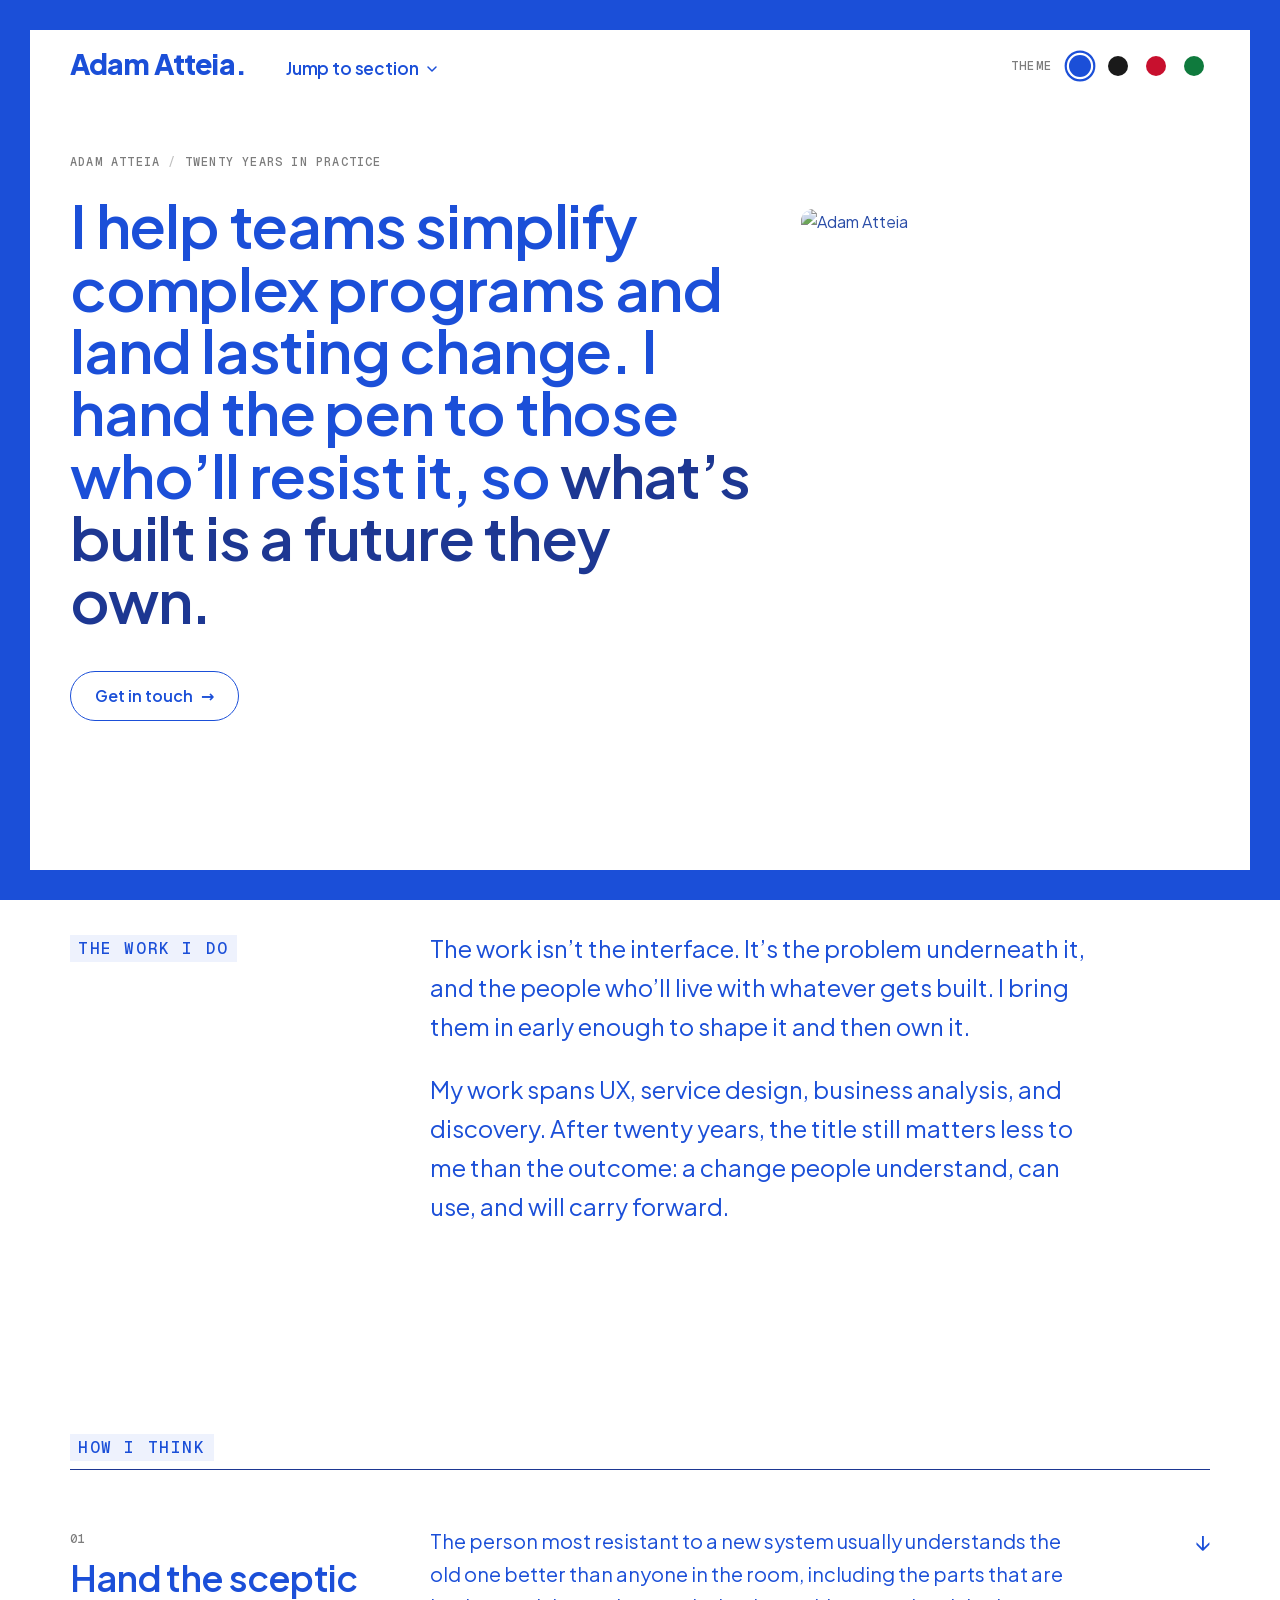
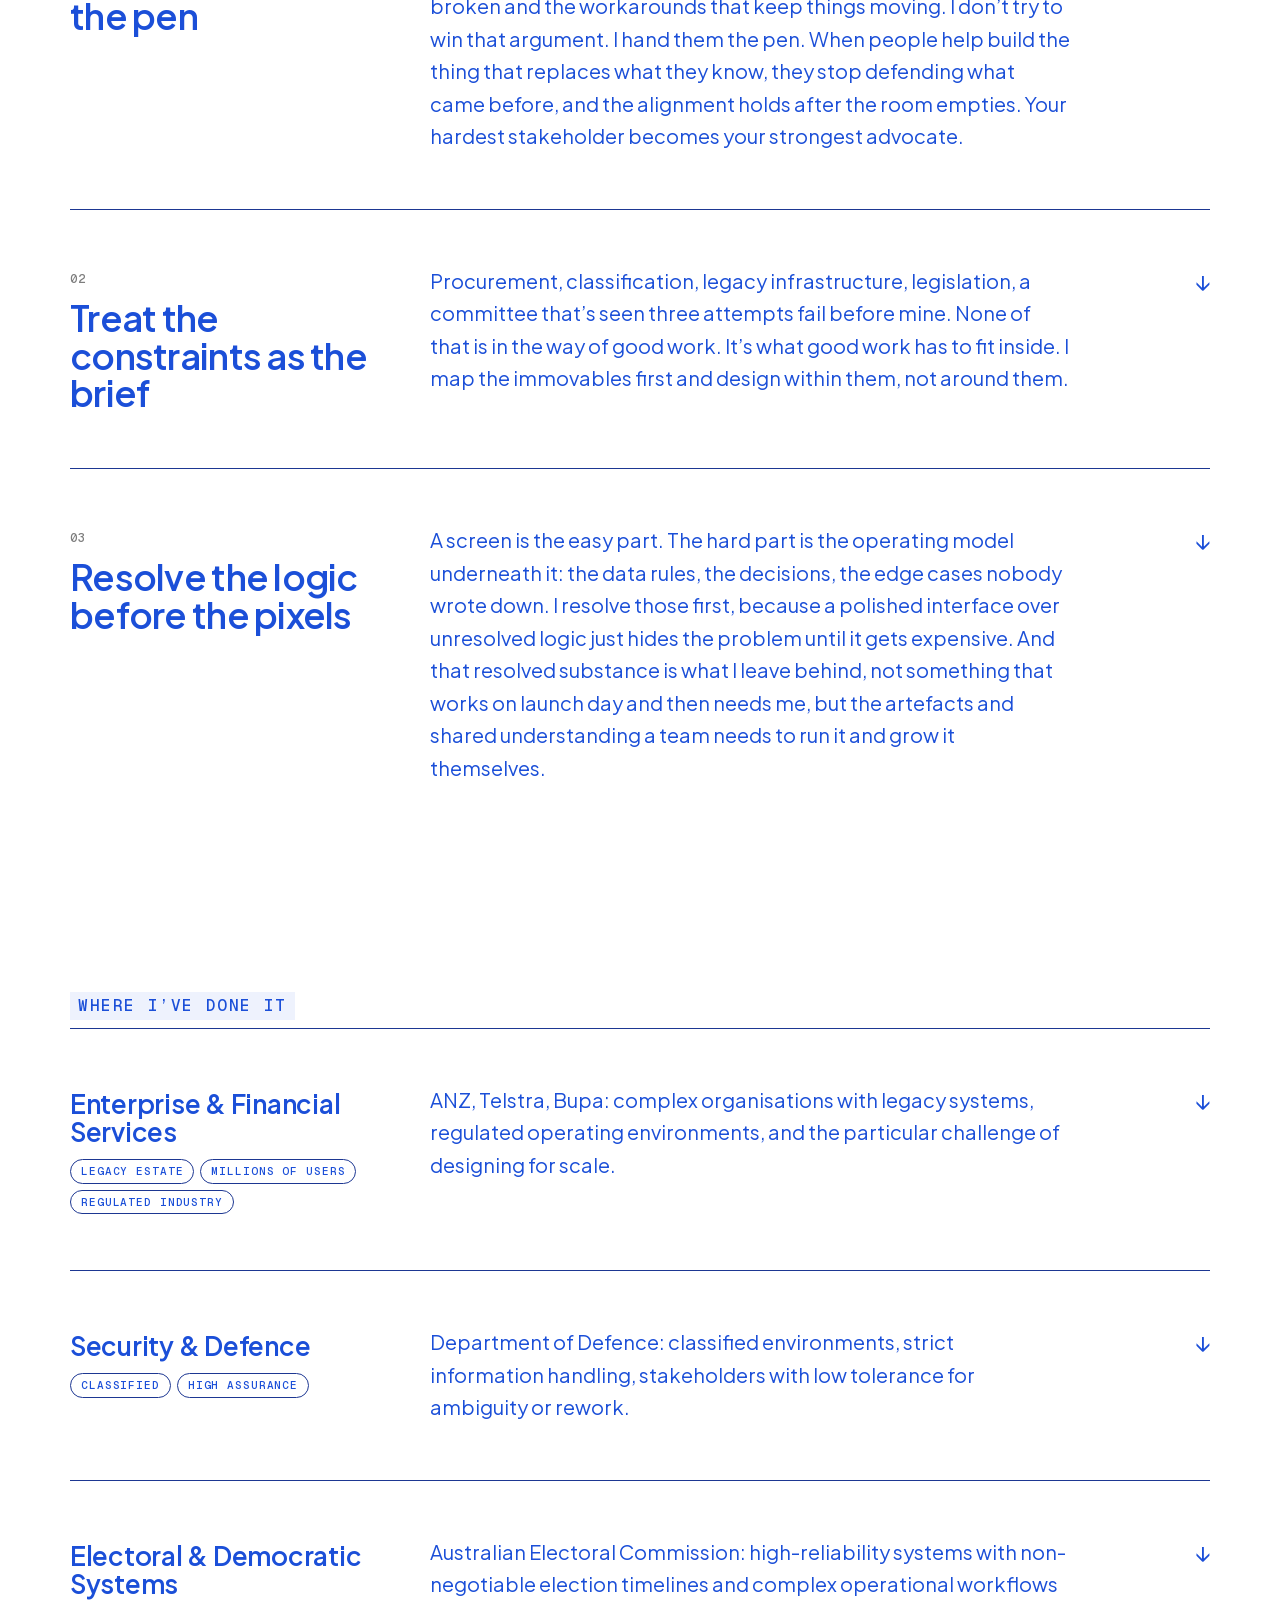
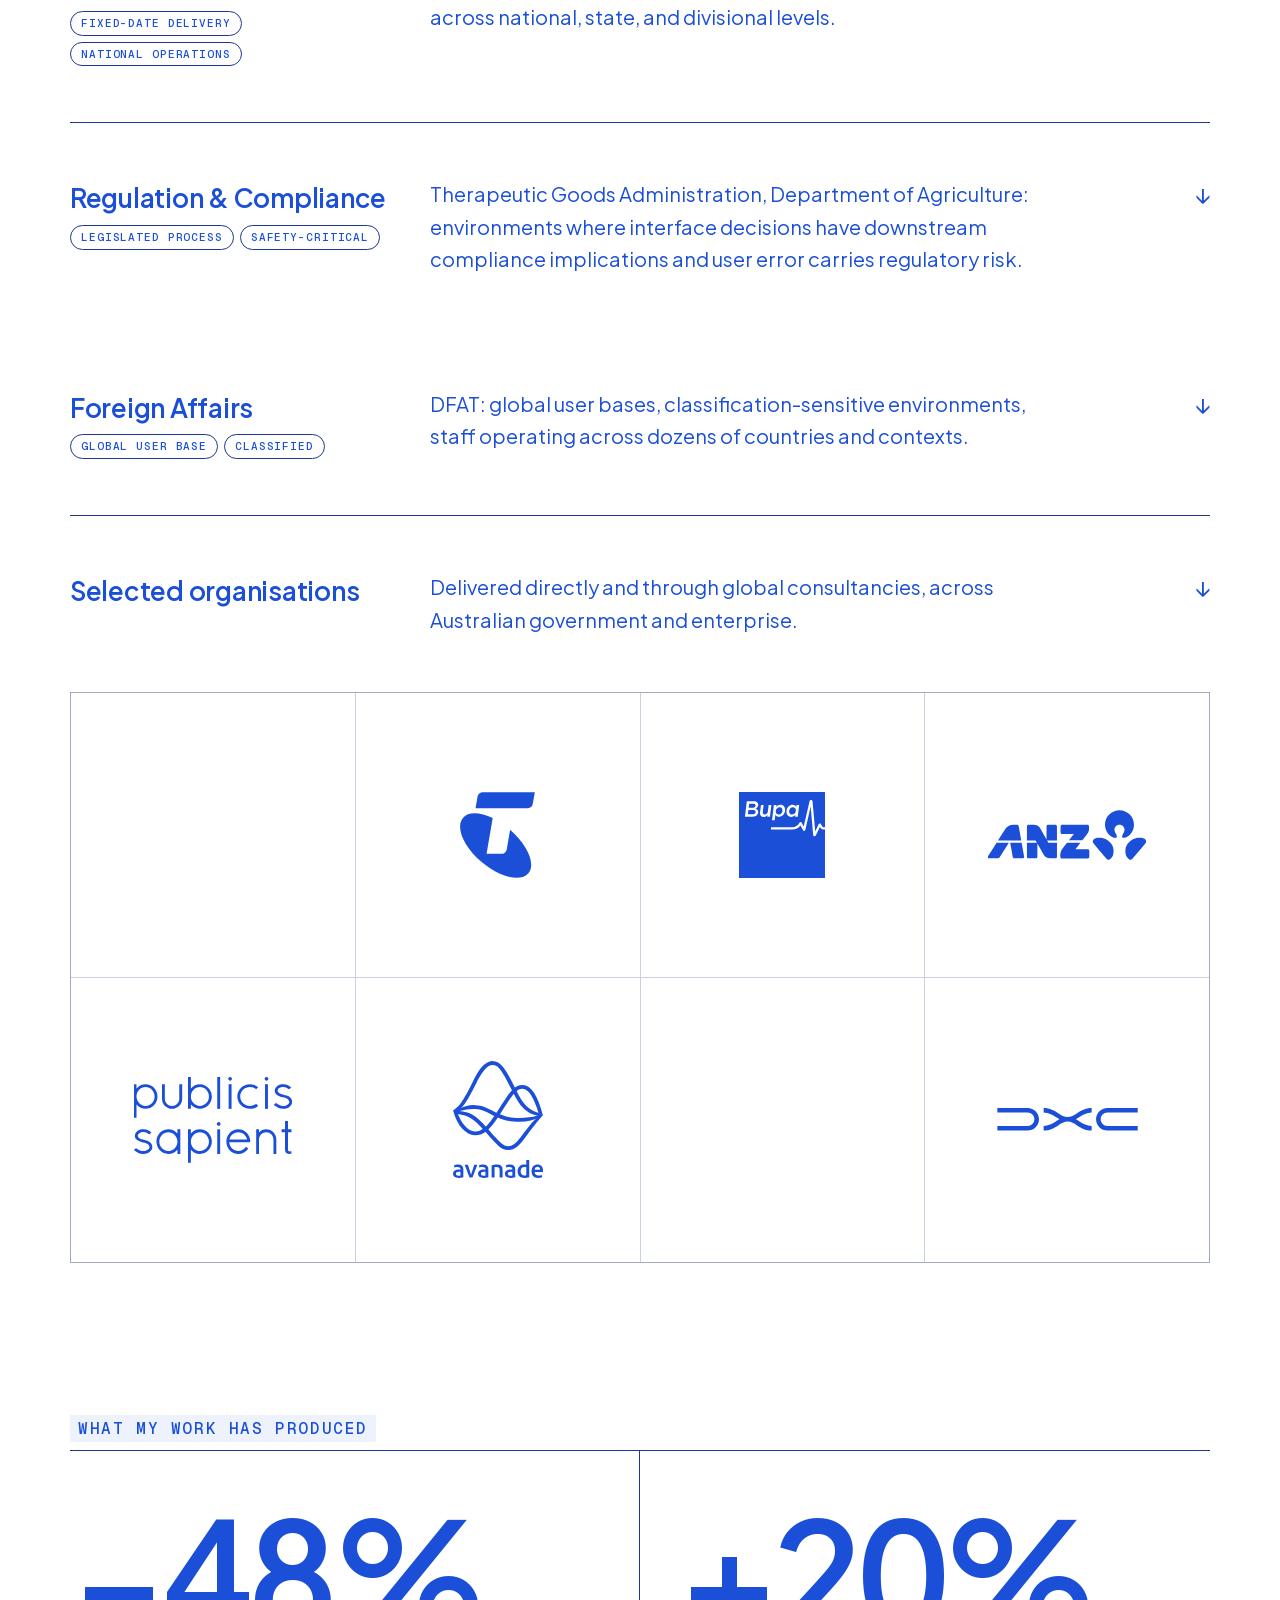
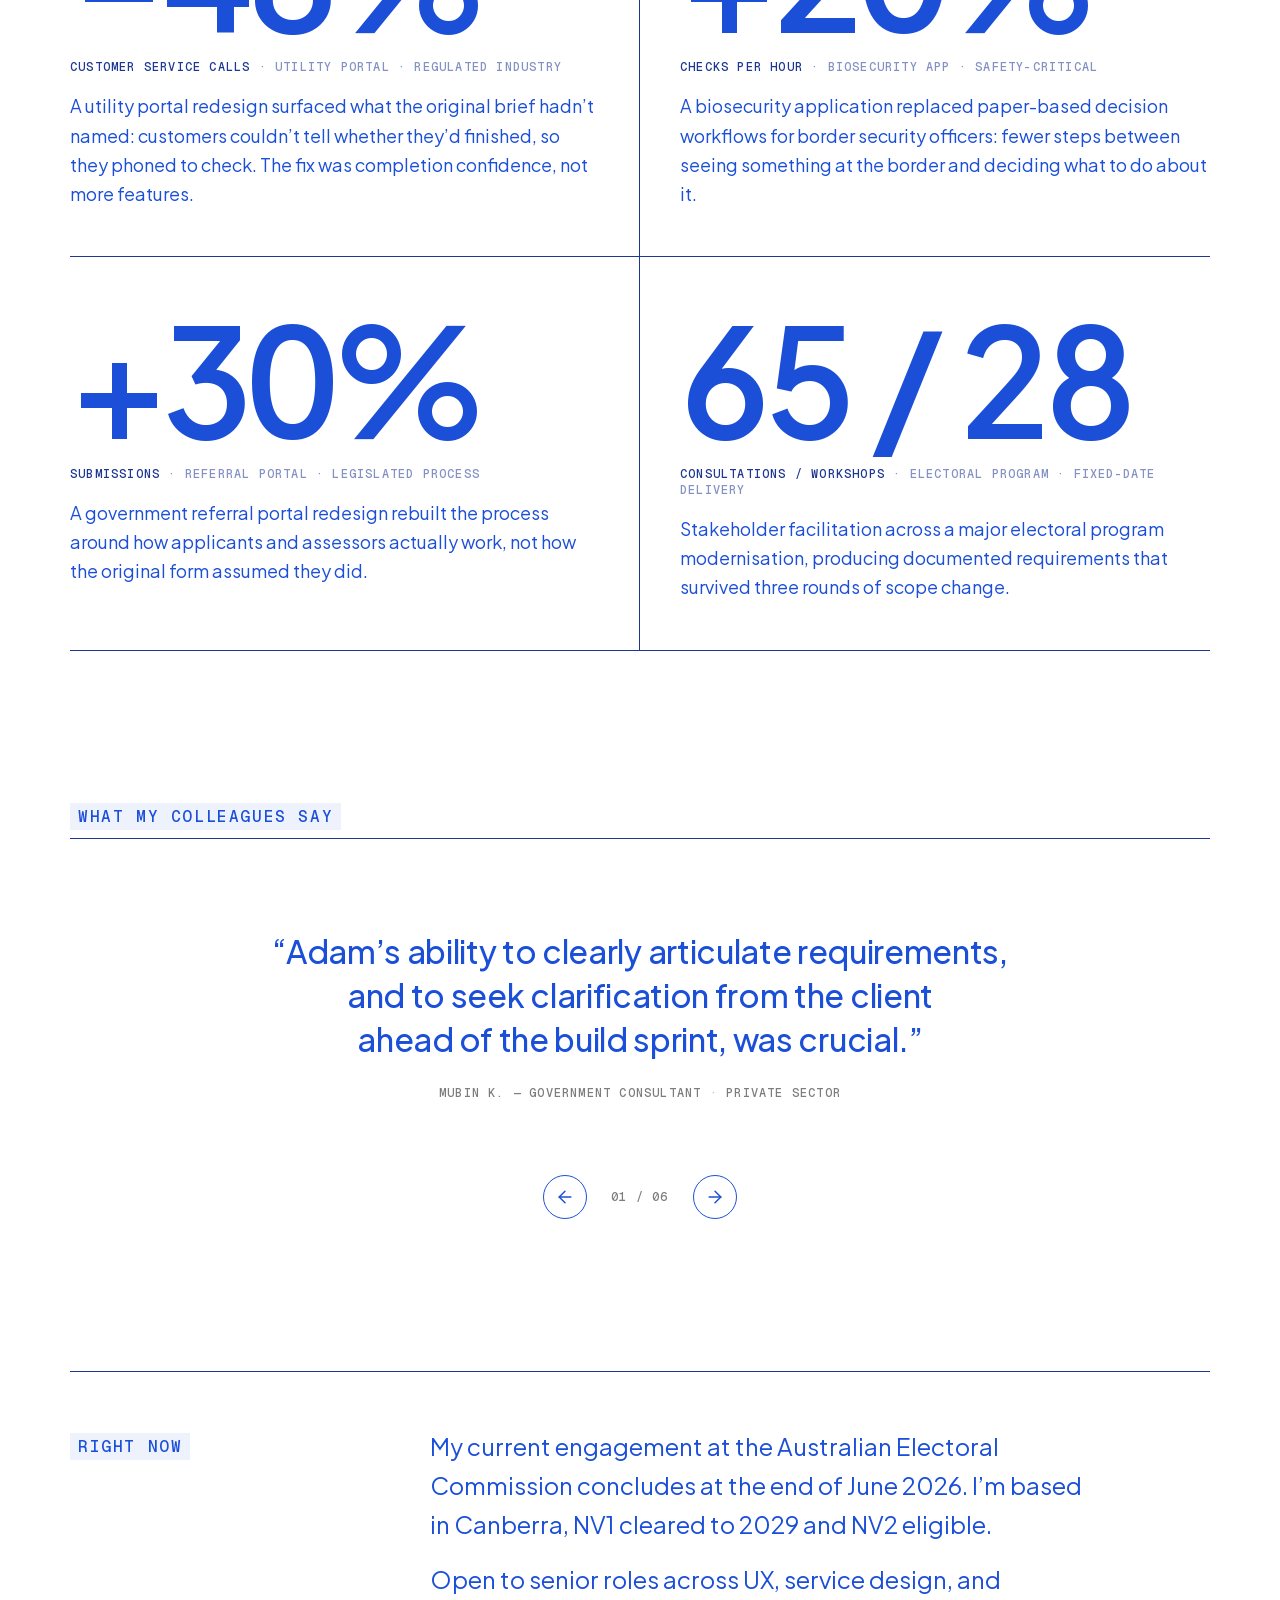
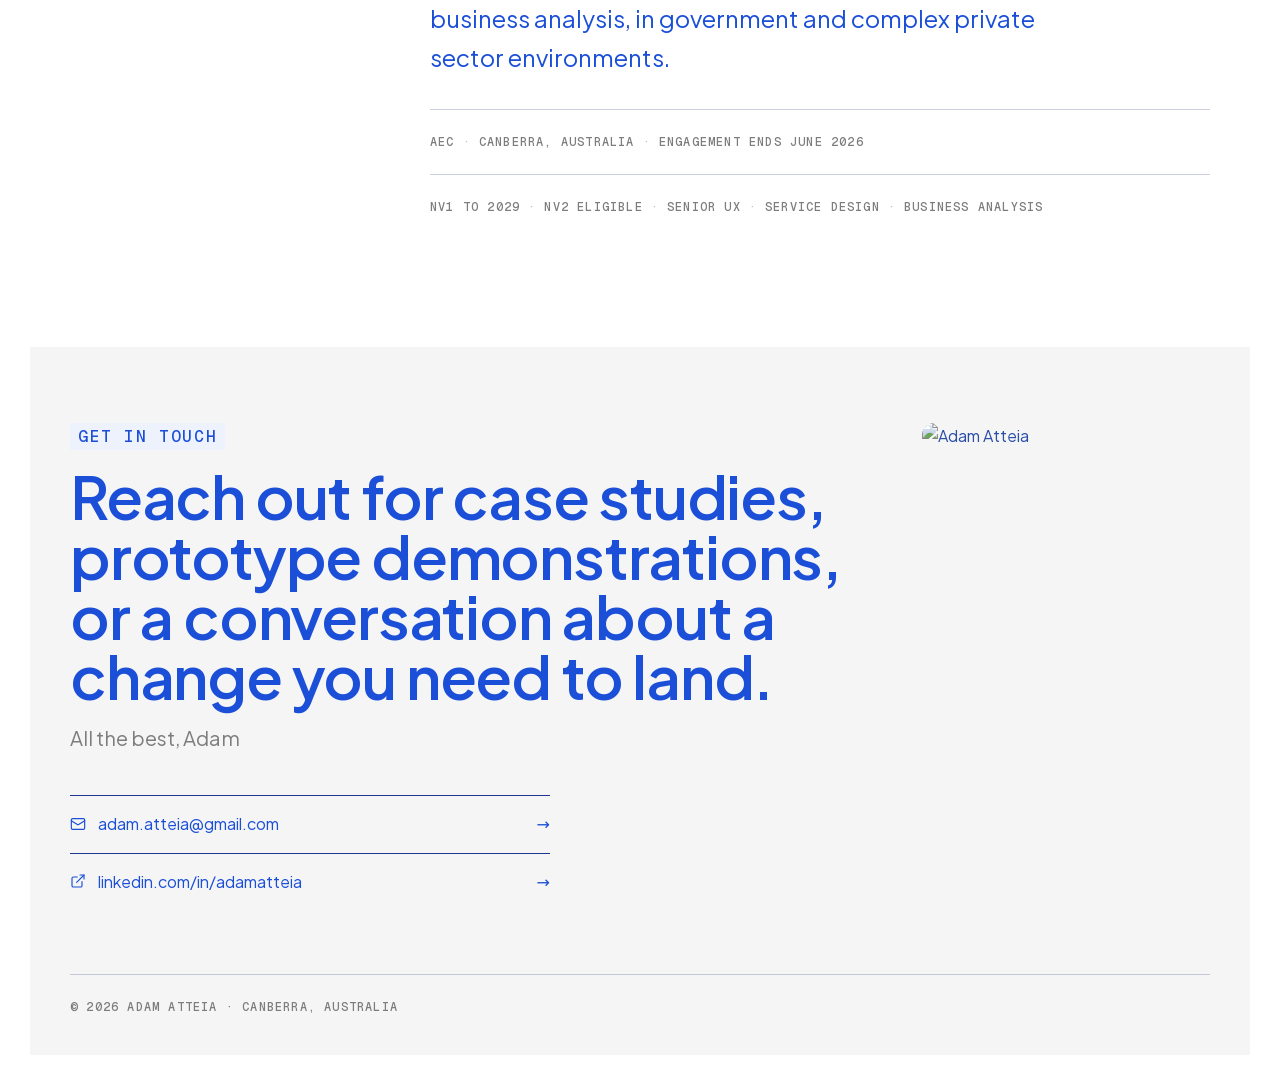
==== commit 7c86c24b: "Fix sub-page footer z-index so scroll rail ends cleanly over the footer Source: adamatteia-website-a" ====
--- a/index.html
+++ b/index.html
@@ -1 +1 @@
-<!DOCTYPE html><html lang="en-AU" class="plus_jakarta_sans_6ae0703a-module__xEkhoq__variable geist_mono_a74d3720-module__ylhdFq__variable h-full antialiased"><head><meta charSet="utf-8"/><meta name="viewport" content="width=device-width, initial-scale=1"/><link rel="preload" href="/_next/static/media/797e433ab948586e-s.p.08e28id.o-okb.woff2" as="font" crossorigin="" type="font/woff2"/><link rel="preload" href="/_next/static/media/fba5a26ea33df6a3-s.p.0eehd8tgys7nv.woff2" as="font" crossorigin="" type="font/woff2"/><link rel="stylesheet" href="/_next/static/chunks/0.xmh-zj8de-1.css" data-precedence="next"/><link rel="preload" as="script" fetchPriority="low" href="/_next/static/chunks/11kjahy2ntf0n.js"/><script src="/_next/static/chunks/0dgq26a5_oy.a.js" async=""></script><script src="/_next/static/chunks/0wb6jdvd3md34.js" async=""></script><script src="/_next/static/chunks/08dypk6wl8mhd.js" async=""></script><script src="/_next/static/chunks/turbopack-0~fq35t8c8e-y.js" async=""></script><script src="/_next/static/chunks/01xlw8hd842-c.js" async=""></script><script src="/_next/static/chunks/0d3shmwh5_nmn.js" async=""></script><script src="/_next/static/chunks/185d3n7_yk5ll.js" async=""></script><script src="/_next/static/chunks/0be7nt5qa3cbz.js" async=""></script><script src="/_next/static/chunks/0z~6ety54l.ye.js" async=""></script><meta name="next-size-adjust" content=""/><meta name="theme-color" content="#1B4FD8"/><title>Adam Atteia, complex programs and lasting change</title><meta name="description" content="UX, service design, and business analysis for complex government and enterprise programs: security, electoral, regulatory, and foreign affairs. Twenty years, Canberra-based."/><link rel="author" href="https://adamatteia.com"/><meta name="author" content="Adam Atteia"/><link rel="canonical" href="https://adamatteia.com/"/><meta property="og:title" content="Adam Atteia, complex programs and lasting change"/><meta property="og:description" content="UX, service design, and business analysis for complex government and enterprise programs: security, electoral, regulatory, and foreign affairs. Twenty years, Canberra-based."/><meta property="og:url" content="https://adamatteia.com/"/><meta property="og:site_name" content="Adam Atteia"/><meta property="og:locale" content="en_AU"/><meta property="og:image" content="https://adamatteia.com/opengraph-image.png?e90568e1e9fac899"/><meta property="og:image:type" content="image/png"/><meta property="og:image:width" content="1200"/><meta property="og:image:height" content="630"/><meta property="og:image:alt" content="Adam Atteia, complex programs and lasting change. Twenty years across UX, service design, and business analysis in government and enterprise. adamatteia.com, Canberra ACT."/><meta property="og:type" content="article"/><meta property="article:published_time" content="2026-06-12T00:00:00+10:00"/><meta property="article:author" content="Adam Atteia"/><meta name="twitter:card" content="summary_large_image"/><meta name="twitter:title" content="Adam Atteia, complex programs and lasting change"/><meta name="twitter:description" content="UX, service design, and business analysis for complex government and enterprise programs: security, electoral, regulatory, and foreign affairs. Twenty years, Canberra-based."/><meta name="twitter:image" content="https://adamatteia.com/opengraph-image.png?e90568e1e9fac899"/><meta name="twitter:image:alt" content="Adam Atteia, complex programs and lasting change. Twenty years across UX, service design, and business analysis in government and enterprise. adamatteia.com, Canberra ACT."/><meta name="twitter:image:type" content="image/png"/><meta name="twitter:image:width" content="1200"/><meta name="twitter:image:height" content="630"/><link rel="icon" href="/favicon.ico" sizes="48x48"/><link rel="icon" href="/favicon-32x32.png" type="image/png" sizes="32x32"/><link rel="icon" href="/favicon-192x192.png" type="image/png" sizes="192x192"/><link rel="icon" href="/icon-512.png" type="image/png" sizes="512x512"/><link rel="apple-touch-icon" href="/apple-touch-icon.png"/><script>(function(){try{var known=["blue","black","red","green"];var t=localStorage.getItem("theme");if(known.indexOf(t)===-1){t="blue"}document.documentElement.setAttribute("data-theme",t)}catch(e){document.documentElement.setAttribute("data-theme","blue")}})();</script><script>(function(){try{var c=window.CSS;var ok=!!(c&&c.supports&&c.supports("color","color-mix(in srgb, red, blue)")&&typeof c.registerProperty==="function");if(!ok){document.documentElement.setAttribute("data-browser-unsupported","")}}catch(e){document.documentElement.setAttribute("data-browser-unsupported","")}})();</script><style>#browser-support-notice{display:none}html[data-browser-unsupported] #browser-support-notice{display:block}</style><script type="application/ld+json">{"@context":"https://schema.org","@type":"Person","name":"Adam Atteia","url":"https://adamatteia.com","email":"mailto:adam.atteia@gmail.com","jobTitle":["UX Designer","Service Designer","Business Analyst"],"address":{"@type":"PostalAddress","addressLocality":"Canberra","addressRegion":"ACT","addressCountry":"AU"},"sameAs":["https://www.linkedin.com/in/adamatteia"]}</script><script src="/_next/static/chunks/03~yq9q893hmn.js" noModule=""></script></head><body class="min-h-full flex flex-col"><div hidden=""><!--$--><!--/$--></div><div id="browser-support-notice" role="alert" style="box-sizing:border-box;width:100%;position:relative;z-index:2147483647;padding:14px 18px;background:#1B4FD8;color:#ffffff;font-family:system-ui, -apple-system, BlinkMacSystemFont, &#x27;Segoe UI&#x27;, Roboto, Arial, sans-serif;font-size:15px;line-height:1.5;text-align:center"><span style="display:block;max-width:52rem;margin:0 auto"><strong style="font-weight:700">Your browser is out of date.</strong> <!-- -->This page needs a more recent browser to display correctly. Please update your device’s software, or open it in the latest Safari, Chrome, Edge, or Firefox.</span></div><div aria-hidden="true"><div class="pointer-events-none fixed inset-x-0 top-0 z-50 h-[15px] bg-frame md:h-[30px]"></div><div class="pointer-events-none fixed inset-x-0 bottom-0 z-50 h-[15px] bg-frame md:h-[30px]"></div><div class="pointer-events-none fixed inset-y-0 left-0 z-50 w-[15px] bg-frame md:w-[30px]"></div><div class="pointer-events-none fixed inset-y-0 right-0 z-50 w-[15px] bg-frame md:w-[30px]"></div></div><div aria-hidden="true" class="pointer-events-none fixed right-[15px] top-0 z-30 flex h-screen w-[15px] justify-center pb-24 pt-16 md:right-[30px] md:w-[30px] md:pb-28 md:pt-20"><div class="h-full w-[2px] origin-top bg-frame md:w-[3px]" style="transform:scaleY(0)"></div></div><header id="top" class="relative z-[45] scroll-mt-[15px] bg-background md:scroll-mt-[30px]"><div aria-hidden="true" style="height:0" class="pointer-events-none absolute inset-x-0 top-0 z-10 overflow-hidden"><div style="transform:translateY(-100vh)" class="min-h-screen bg-primary transition-transform duration-500 ease-[cubic-bezier(0.22,1,0.36,1)] will-change-transform"></div></div><div id="section-menu" inert="" class="absolute inset-x-0 top-full z-[15] overflow-hidden pointer-events-none"><div style="transform:translateY(-100vh)" class="text-primary-foreground transition-transform duration-500 ease-[cubic-bezier(0.22,1,0.36,1)] will-change-transform"><div style="max-height:calc(100dvh - 30px)" class="mx-auto w-full max-w-[78rem] overflow-y-auto overscroll-contain px-6 pb-12 pt-2 sm:px-10 md:pb-16"><nav aria-label="Sections"><a href="#work" class="flex items-baseline gap-5 border-t border-primary-foreground/25 py-5 transition-opacity last:border-b hover:opacity-70"><span class="font-mono text-xs tabular-nums opacity-70">01</span><span class="text-3xl font-semibold tracking-[-0.02em] md:text-4xl">The work I do</span></a><a href="#principles" class="flex items-baseline gap-5 border-t border-primary-foreground/25 py-5 transition-opacity last:border-b hover:opacity-70"><span class="font-mono text-xs tabular-nums opacity-70">02</span><span class="text-3xl font-semibold tracking-[-0.02em] md:text-4xl">How I think</span></a><a href="#sectors" class="flex items-baseline gap-5 border-t border-primary-foreground/25 py-5 transition-opacity last:border-b hover:opacity-70"><span class="font-mono text-xs tabular-nums opacity-70">03</span><span class="text-3xl font-semibold tracking-[-0.02em] md:text-4xl">Where I’ve done it</span></a><a href="#outcomes" class="flex items-baseline gap-5 border-t border-primary-foreground/25 py-5 transition-opacity last:border-b hover:opacity-70"><span class="font-mono text-xs tabular-nums opacity-70">04</span><span class="text-3xl font-semibold tracking-[-0.02em] md:text-4xl">What my work has produced</span></a><a href="#testimonials" class="flex items-baseline gap-5 border-t border-primary-foreground/25 py-5 transition-opacity last:border-b hover:opacity-70"><span class="font-mono text-xs tabular-nums opacity-70">05</span><span class="text-3xl font-semibold tracking-[-0.02em] md:text-4xl">What my colleagues say</span></a><a href="#right-now" class="flex items-baseline gap-5 border-t border-primary-foreground/25 py-5 transition-opacity last:border-b hover:opacity-70"><span class="font-mono text-xs tabular-nums opacity-70">06</span><span class="text-3xl font-semibold tracking-[-0.02em] md:text-4xl">Right now</span></a><a href="#contact" class="flex items-baseline gap-5 border-t border-primary-foreground/25 py-5 transition-opacity last:border-b hover:opacity-70"><span class="font-mono text-xs tabular-nums opacity-70">07</span><span class="text-3xl font-semibold tracking-[-0.02em] md:text-4xl">Get in touch</span></a></nav><div class="flex items-center justify-between border-b border-primary-foreground/25 py-5 sm:hidden"><span aria-hidden="true" class="font-mono text-xs font-medium uppercase tracking-[0.1em] text-primary-foreground/70">Theme</span><div role="radiogroup" aria-label="Colour theme" class="flex items-center gap-1 sm:gap-1.5"><button type="button" role="radio" aria-checked="true" aria-label="Blue" tabindex="0" class="inline-flex h-6 w-6 items-center justify-center rounded-full sm:h-8 sm:w-8"><span aria-hidden="true" style="background-color:#1B4FD8" class="h-3.5 w-3.5 rounded-full ring-offset-2 transition-transform duration-200 motion-reduce:transition-none sm:h-5 sm:w-5 hover:scale-110 motion-reduce:hover:scale-100 scale-110 ring-2 ring-primary-foreground ring-offset-primary"></span></button><button type="button" role="radio" aria-checked="false" aria-label="Black" tabindex="-1" class="inline-flex h-6 w-6 items-center justify-center rounded-full sm:h-8 sm:w-8"><span aria-hidden="true" style="background-color:#1A1A1A" class="h-3.5 w-3.5 rounded-full ring-offset-2 transition-transform duration-200 motion-reduce:transition-none sm:h-5 sm:w-5 hover:scale-110 motion-reduce:hover:scale-100 ring-primary-foreground ring-offset-primary"></span></button><button type="button" role="radio" aria-checked="false" aria-label="Red" tabindex="-1" class="inline-flex h-6 w-6 items-center justify-center rounded-full sm:h-8 sm:w-8"><span aria-hidden="true" style="background-color:#C8102E" class="h-3.5 w-3.5 rounded-full ring-offset-2 transition-transform duration-200 motion-reduce:transition-none sm:h-5 sm:w-5 hover:scale-110 motion-reduce:hover:scale-100 ring-primary-foreground ring-offset-primary"></span></button><button type="button" role="radio" aria-checked="false" aria-label="Green" tabindex="-1" class="inline-flex h-6 w-6 items-center justify-center rounded-full sm:h-8 sm:w-8"><span aria-hidden="true" style="background-color:#0F7A3D" class="h-3.5 w-3.5 rounded-full ring-offset-2 transition-transform duration-200 motion-reduce:transition-none sm:h-5 sm:w-5 hover:scale-110 motion-reduce:hover:scale-100 ring-primary-foreground ring-offset-primary"></span></button></div></div></div></div></div><div class="mx-auto flex w-full max-w-[78rem] items-center justify-between gap-3 px-6 py-5 sm:gap-6 sm:px-10 relative z-20"><div class="flex items-baseline gap-6 md:gap-10"><a href="#top" aria-label="Adam Atteia — back to top" class="whitespace-nowrap text-[clamp(1.25rem,6.15vw,1.75rem)] font-extrabold leading-none tracking-[-0.03em] text-primary">Adam Atteia<span aria-hidden="true">.</span></a><button type="button" aria-expanded="false" aria-controls="section-menu" class="hidden items-baseline gap-1.5 text-[17px] font-semibold tracking-[-0.01em] hover:opacity-70 md:inline-flex transition-colors duration-200 text-primary">Jump to section<svg xmlns="http://www.w3.org/2000/svg" width="24" height="24" viewBox="0 0 24 24" fill="none" stroke="currentColor" stroke-width="2.25" stroke-linecap="round" stroke-linejoin="round" class="lucide lucide-chevron-down h-4 w-4 self-center" aria-hidden="true"><path d="m6 9 6 6 6-6"></path></svg></button></div><div class="flex items-center gap-2 sm:gap-3"><span aria-hidden="true" class="hidden font-mono text-xs font-medium uppercase tracking-[0.1em] transition-colors duration-200 sm:inline text-muted-foreground">Theme</span><div role="radiogroup" aria-label="Colour theme" class="flex items-center gap-1 sm:gap-1.5"><button type="button" role="radio" aria-checked="true" aria-label="Blue" tabindex="0" class="inline-flex h-6 w-6 items-center justify-center rounded-full sm:h-8 sm:w-8"><span aria-hidden="true" style="background-color:#1B4FD8" class="h-3.5 w-3.5 rounded-full ring-offset-2 transition-transform duration-200 motion-reduce:transition-none sm:h-5 sm:w-5 hover:scale-110 motion-reduce:hover:scale-100 scale-110 ring-2 ring-foreground ring-offset-background"></span></button><button type="button" role="radio" aria-checked="false" aria-label="Black" tabindex="-1" class="inline-flex h-6 w-6 items-center justify-center rounded-full sm:h-8 sm:w-8"><span aria-hidden="true" style="background-color:#1A1A1A" class="h-3.5 w-3.5 rounded-full ring-offset-2 transition-transform duration-200 motion-reduce:transition-none sm:h-5 sm:w-5 hover:scale-110 motion-reduce:hover:scale-100 ring-foreground ring-offset-background"></span></button><button type="button" role="radio" aria-checked="false" aria-label="Red" tabindex="-1" class="inline-flex h-6 w-6 items-center justify-center rounded-full sm:h-8 sm:w-8"><span aria-hidden="true" style="background-color:#C8102E" class="h-3.5 w-3.5 rounded-full ring-offset-2 transition-transform duration-200 motion-reduce:transition-none sm:h-5 sm:w-5 hover:scale-110 motion-reduce:hover:scale-100 ring-foreground ring-offset-background"></span></button><button type="button" role="radio" aria-checked="false" aria-label="Green" tabindex="-1" class="inline-flex h-6 w-6 items-center justify-center rounded-full sm:h-8 sm:w-8"><span aria-hidden="true" style="background-color:#0F7A3D" class="h-3.5 w-3.5 rounded-full ring-offset-2 transition-transform duration-200 motion-reduce:transition-none sm:h-5 sm:w-5 hover:scale-110 motion-reduce:hover:scale-100 ring-foreground ring-offset-background"></span></button></div><button type="button" aria-expanded="false" aria-controls="section-menu" aria-label="Jump to section" class="inline-flex h-10 w-10 items-center justify-center rounded-full border transition-colors md:hidden border-primary text-primary hover:bg-primary hover:text-primary-foreground"><svg xmlns="http://www.w3.org/2000/svg" width="24" height="24" viewBox="0 0 24 24" fill="none" stroke="currentColor" stroke-width="1.75" stroke-linecap="round" stroke-linejoin="round" class="lucide lucide-menu h-5 w-5" aria-hidden="true"><path d="M4 5h16"></path><path d="M4 12h16"></path><path d="M4 19h16"></path></svg></button></div></div></header><a href="#top" aria-label="Jump to top" class="fixed bottom-6 right-6 z-40 inline-flex h-12 w-12 items-center justify-center rounded-full border border-primary bg-background text-primary shadow-md transition-all duration-300 hover:bg-primary hover:text-primary-foreground md:bottom-10 md:right-10 pointer-events-none translate-y-3 opacity-0"><svg xmlns="http://www.w3.org/2000/svg" width="24" height="24" viewBox="0 0 24 24" fill="none" stroke="currentColor" stroke-width="1.75" stroke-linecap="round" stroke-linejoin="round" class="lucide lucide-arrow-up h-5 w-5" aria-hidden="true"><path d="m5 12 7-7 7 7"></path><path d="M12 19V5"></path></svg></a><main class="flex-1"><section aria-label="Introduction" class="relative px-6 pb-13 pt-10 sm:px-10 md:pb-19 md:pt-13"><div class="mx-auto grid w-full max-w-[78rem] grid-cols-1 items-end gap-10 md:grid-cols-[1.25fr_0.75fr] md:gap-12"><div><p class="hero-fade font-mono text-xs font-medium uppercase tracking-[0.1em] text-muted-foreground">Adam Atteia <span class="text-muted-foreground/50">/</span> Twenty years in practice</p><h1 class="mt-6 max-w-[16ch] text-balance text-[2.25rem] font-semibold leading-[1.04] tracking-[-0.02em] sm:text-5xl md:text-[3.75rem]"><span class="reveal-word" style="--word-index:0">I</span> <span class="reveal-word" style="--word-index:1">help</span> <span class="reveal-word" style="--word-index:2">teams</span> <span class="reveal-word" style="--word-index:3">simplify</span> <span class="reveal-word" style="--word-index:4">complex</span> <span class="reveal-word" style="--word-index:5">programs</span> <span class="reveal-word" style="--word-index:6">and</span> <span class="reveal-word" style="--word-index:7">land</span> <span class="reveal-word" style="--word-index:8">lasting</span> <span class="reveal-word" style="--word-index:9">change.</span> <span class="reveal-word" style="--word-index:10">I</span> <span class="reveal-word" style="--word-index:11">hand</span> <span class="reveal-word" style="--word-index:12">the</span> <span class="reveal-word" style="--word-index:13">pen</span> <span class="reveal-word" style="--word-index:14">to</span> <span class="reveal-word" style="--word-index:15">those</span> <span class="reveal-word" style="--word-index:16">who’ll</span> <span class="reveal-word" style="--word-index:17">resist</span> <span class="reveal-word" style="--word-index:18">it,</span> <span class="reveal-word" style="--word-index:19">so</span> <span class="text-ink"><span class="reveal-word" style="--word-index:20">what’s</span> <span class="reveal-word" style="--word-index:21">built</span> <span class="reveal-word" style="--word-index:22">is</span> <span class="reveal-word" style="--word-index:23">a</span> <span class="reveal-word" style="--word-index:24">future</span> <span class="reveal-word" style="--word-index:25">they</span> <span class="reveal-word" style="--word-index:26">own.</span></span></h1><div class="hero-fade mt-10" style="--hero-delay:560ms"><a class="group inline-flex items-center gap-2 rounded-full border border-primary px-6 py-3 text-base font-semibold transition-colors text-primary hover:bg-primary hover:text-primary-foreground" href="#contact"><span>Get in touch</span><span aria-hidden="true" class="transition-transform duration-200 group-hover:translate-x-1">→</span></a></div></div><div class="hero-fade order-first md:order-none" style="--hero-delay:160ms"><div class="relative aspect-[4/5] w-full overflow-hidden rounded-md"><picture><source srcSet="/images/headshots/054.webp" type="image/webp"/><img src="/images/headshots/054.jpg" alt="Adam Atteia" data-hero-theme="blue" decoding="async" fetchPriority="high" class="hero-headshot absolute inset-0 h-full w-full object-cover object-[center_20%] [filter:grayscale(0.35)_contrast(1.02)]"/></picture><picture><source srcSet="/images/headshots/060.webp" type="image/webp"/><img src="/images/headshots/060.jpg" alt="Adam Atteia" data-hero-theme="black" decoding="async" fetchPriority="auto" class="hero-headshot absolute inset-0 h-full w-full object-cover object-[center_20%] [filter:grayscale(0.35)_contrast(1.02)]"/></picture><picture><source srcSet="/images/headshots/057.webp" type="image/webp"/><img src="/images/headshots/057.jpg" alt="Adam Atteia" data-hero-theme="red" decoding="async" fetchPriority="auto" class="hero-headshot absolute inset-0 h-full w-full object-cover object-[center_20%] [filter:grayscale(0.35)_contrast(1.02)]"/></picture><picture><source srcSet="/images/headshots/072.webp" type="image/webp"/><img src="/images/headshots/072.jpg" alt="Adam Atteia" data-hero-theme="green" decoding="async" fetchPriority="auto" class="hero-headshot absolute inset-0 h-full w-full object-cover object-[center_20%] [filter:grayscale(0.35)_contrast(1.02)]"/></picture></div></div></div></section><section id="work" class="relative z-10 scroll-mt-[15px] px-6 py-13 sm:px-10 md:scroll-mt-[30px] md:py-19" aria-label="The work I do"><div class="mx-auto w-full max-w-[78rem]"><div class="relative grid grid-cols-1 gap-x-10 gap-y-5 py-10 md:py-14 md:grid-cols-[20rem_1fr]"><span aria-hidden="true" data-reveal="rule" class="absolute inset-x-0 top-0 h-px origin-left bg-border-strong"></span><div data-reveal="rise" class="font-mono text-xs font-medium uppercase tracking-[0.1em] text-muted-foreground md:pt-1.5"><span class="section-eyebrow">The work I do</span></div><div data-reveal="rise" style="--reveal-delay:80ms" class="relative min-w-0"><div class="max-w-[42rem] space-y-6 text-xl leading-relaxed text-foreground md:text-2xl"><p>The work isn’t the interface. It’s the problem underneath it, and the people who’ll live with whatever gets built. I bring them in early enough to shape it and then own it.</p><p>My work spans UX, service design, business analysis, and discovery. After twenty years, the title still matters less to me than the outcome: a change people understand, can use, and will carry forward.</p></div></div></div></div></section><section id="principles" class="relative z-10 scroll-mt-[15px] px-6 py-13 sm:px-10 md:scroll-mt-[30px] md:py-19" aria-label="How I think"><div class="mx-auto w-full max-w-[78rem]"><h2 data-reveal="rise" class="section-eyebrow mb-2">How I think</h2><div class="relative grid grid-cols-1 gap-x-10 gap-y-5 py-10 md:py-14 md:grid-cols-[20rem_1fr]"><span aria-hidden="true" data-reveal="rule" class="absolute inset-x-0 top-0 h-px origin-left bg-border-strong"></span><div data-reveal="rise" class="font-mono text-xs font-medium uppercase tracking-[0.1em] text-muted-foreground md:pt-1.5"><span class="flex flex-col gap-3"><span class="font-mono text-xs font-medium tabular-nums text-muted-foreground">01</span><span class="font-sans text-[1.75rem] font-semibold normal-case leading-[1.05] tracking-[-0.02em] text-foreground sm:text-[2rem] md:text-[2.25rem]">Hand the sceptic the pen</span></span></div><div data-reveal="rise" style="--reveal-delay:80ms" class="relative min-w-0 md:pr-12"><p class="max-w-[40rem] text-lg leading-relaxed text-foreground md:text-xl">The person most resistant to a new system usually understands the old one better than anyone in the room, including the parts that are broken and the workarounds that keep things moving. I don’t try to win that argument. I hand them the pen. When people help build the thing that replaces what they know, they stop defending what came before, and the alignment holds after the room empties. Your hardest stakeholder becomes your strongest advocate.</p><span aria-hidden="true" class="pointer-events-none absolute right-0 top-0 hidden text-2xl text-primary md:block">↓</span></div></div><div class="relative grid grid-cols-1 gap-x-10 gap-y-5 py-10 md:py-14 md:grid-cols-[20rem_1fr]"><span aria-hidden="true" data-reveal="rule" class="absolute inset-x-0 top-0 h-px origin-left bg-border-strong"></span><div data-reveal="rise" class="font-mono text-xs font-medium uppercase tracking-[0.1em] text-muted-foreground md:pt-1.5"><span class="flex flex-col gap-3"><span class="font-mono text-xs font-medium tabular-nums text-muted-foreground">02</span><span class="font-sans text-[1.75rem] font-semibold normal-case leading-[1.05] tracking-[-0.02em] text-foreground sm:text-[2rem] md:text-[2.25rem]">Treat the constraints as the brief</span></span></div><div data-reveal="rise" style="--reveal-delay:80ms" class="relative min-w-0 md:pr-12"><p class="max-w-[40rem] text-lg leading-relaxed text-foreground md:text-xl">Procurement, classification, legacy infrastructure, legislation, a committee that’s seen three attempts fail before mine. None of that is in the way of good work. It’s what good work has to fit inside. I map the immovables first and design within them, not around them.</p><span aria-hidden="true" class="pointer-events-none absolute right-0 top-0 hidden text-2xl text-primary md:block">↓</span></div></div><div class="relative grid grid-cols-1 gap-x-10 gap-y-5 py-10 md:py-14 md:grid-cols-[20rem_1fr]"><span aria-hidden="true" data-reveal="rule" class="absolute inset-x-0 top-0 h-px origin-left bg-border-strong"></span><div data-reveal="rise" class="font-mono text-xs font-medium uppercase tracking-[0.1em] text-muted-foreground md:pt-1.5"><span class="flex flex-col gap-3"><span class="font-mono text-xs font-medium tabular-nums text-muted-foreground">03</span><span class="font-sans text-[1.75rem] font-semibold normal-case leading-[1.05] tracking-[-0.02em] text-foreground sm:text-[2rem] md:text-[2.25rem]">Resolve the logic before the pixels</span></span></div><div data-reveal="rise" style="--reveal-delay:80ms" class="relative min-w-0 md:pr-12"><p class="max-w-[40rem] text-lg leading-relaxed text-foreground md:text-xl">A screen is the easy part. The hard part is the operating model underneath it: the data rules, the decisions, the edge cases nobody wrote down. I resolve those first, because a polished interface over unresolved logic just hides the problem until it gets expensive. And that resolved substance is what I leave behind, not something that works on launch day and then needs me, but the artefacts and shared understanding a team needs to run it and grow it themselves.</p><span aria-hidden="true" class="pointer-events-none absolute right-0 top-0 hidden text-2xl text-primary md:block">↓</span></div></div></div></section><section id="sectors" class="relative z-10 scroll-mt-[15px] px-6 py-13 sm:px-10 md:scroll-mt-[30px] md:py-19" aria-label="Where I’ve done it"><div class="mx-auto w-full max-w-[78rem]"><h2 data-reveal="rise" class="section-eyebrow mb-2">Where I’ve done it</h2><div class="relative grid grid-cols-1 gap-x-10 gap-y-5 py-10 md:py-14 md:grid-cols-[20rem_1fr]"><span aria-hidden="true" data-reveal="rule" class="absolute inset-x-0 top-0 h-px origin-left bg-border-strong"></span><div data-reveal="rise" class="font-mono text-xs font-medium uppercase tracking-[0.1em] text-muted-foreground md:pt-1.5"><span class="flex flex-col gap-3"><span class="font-sans text-[1.375rem] font-semibold normal-case leading-[1.1] tracking-[-0.01em] text-foreground md:text-[1.625rem]">Enterprise &amp; Financial Services</span><span class="flex flex-wrap gap-1.5"><span class="inline-flex items-center gap-1.5 rounded-full border border-border-strong px-2.5 py-1 font-mono text-[0.6875rem] font-medium uppercase tracking-[0.08em] text-primary">Legacy estate</span><span class="inline-flex items-center gap-1.5 rounded-full border border-border-strong px-2.5 py-1 font-mono text-[0.6875rem] font-medium uppercase tracking-[0.08em] text-primary">Millions of users</span><span class="inline-flex items-center gap-1.5 rounded-full border border-border-strong px-2.5 py-1 font-mono text-[0.6875rem] font-medium uppercase tracking-[0.08em] text-primary">Regulated industry</span></span></span></div><div data-reveal="rise" style="--reveal-delay:80ms" class="relative min-w-0 md:pr-12"><p class="max-w-[40rem] text-lg leading-relaxed text-foreground md:text-xl">ANZ, Telstra, Bupa: complex organisations with legacy systems, regulated operating environments, and the particular challenge of designing for scale.</p><span aria-hidden="true" class="pointer-events-none absolute right-0 top-0 hidden text-2xl text-primary md:block">↓</span></div></div><div class="relative grid grid-cols-1 gap-x-10 gap-y-5 py-10 md:py-14 md:grid-cols-[20rem_1fr]"><span aria-hidden="true" data-reveal="rule" class="absolute inset-x-0 top-0 h-px origin-left bg-border-strong"></span><div data-reveal="rise" class="font-mono text-xs font-medium uppercase tracking-[0.1em] text-muted-foreground md:pt-1.5"><span class="flex flex-col gap-3"><span class="font-sans text-[1.375rem] font-semibold normal-case leading-[1.1] tracking-[-0.01em] text-foreground md:text-[1.625rem]">Security &amp; Defence</span><span class="flex flex-wrap gap-1.5"><span class="inline-flex items-center gap-1.5 rounded-full border border-border-strong px-2.5 py-1 font-mono text-[0.6875rem] font-medium uppercase tracking-[0.08em] text-primary">Classified</span><span class="inline-flex items-center gap-1.5 rounded-full border border-border-strong px-2.5 py-1 font-mono text-[0.6875rem] font-medium uppercase tracking-[0.08em] text-primary">High assurance</span></span></span></div><div data-reveal="rise" style="--reveal-delay:80ms" class="relative min-w-0 md:pr-12"><p class="max-w-[40rem] text-lg leading-relaxed text-foreground md:text-xl">Department of Defence: classified environments, strict information handling, stakeholders with low tolerance for ambiguity or rework.</p><span aria-hidden="true" class="pointer-events-none absolute right-0 top-0 hidden text-2xl text-primary md:block">↓</span></div></div><div class="relative grid grid-cols-1 gap-x-10 gap-y-5 py-10 md:py-14 md:grid-cols-[20rem_1fr]"><span aria-hidden="true" data-reveal="rule" class="absolute inset-x-0 top-0 h-px origin-left bg-border-strong"></span><div data-reveal="rise" class="font-mono text-xs font-medium uppercase tracking-[0.1em] text-muted-foreground md:pt-1.5"><span class="flex flex-col gap-3"><span class="font-sans text-[1.375rem] font-semibold normal-case leading-[1.1] tracking-[-0.01em] text-foreground md:text-[1.625rem]">Electoral &amp; Democratic Systems</span><span class="flex flex-wrap gap-1.5"><span class="inline-flex items-center gap-1.5 rounded-full border border-border-strong px-2.5 py-1 font-mono text-[0.6875rem] font-medium uppercase tracking-[0.08em] text-primary">Fixed-date delivery</span><span class="inline-flex items-center gap-1.5 rounded-full border border-border-strong px-2.5 py-1 font-mono text-[0.6875rem] font-medium uppercase tracking-[0.08em] text-primary">National operations</span></span></span></div><div data-reveal="rise" style="--reveal-delay:80ms" class="relative min-w-0 md:pr-12"><p class="max-w-[40rem] text-lg leading-relaxed text-foreground md:text-xl">Australian Electoral Commission: high-reliability systems with non-negotiable election timelines and complex operational workflows across national, state, and divisional levels.</p><span aria-hidden="true" class="pointer-events-none absolute right-0 top-0 hidden text-2xl text-primary md:block">↓</span></div></div><div class="relative grid grid-cols-1 gap-x-10 gap-y-5 py-10 md:py-14 md:grid-cols-[20rem_1fr]"><span aria-hidden="true" data-reveal="rule" class="absolute inset-x-0 top-0 h-px origin-left bg-border-strong"></span><div data-reveal="rise" class="font-mono text-xs font-medium uppercase tracking-[0.1em] text-muted-foreground md:pt-1.5"><span class="flex flex-col gap-3"><span class="font-sans text-[1.375rem] font-semibold normal-case leading-[1.1] tracking-[-0.01em] text-foreground md:text-[1.625rem]">Regulation &amp; Compliance</span><span class="flex flex-wrap gap-1.5"><span class="inline-flex items-center gap-1.5 rounded-full border border-border-strong px-2.5 py-1 font-mono text-[0.6875rem] font-medium uppercase tracking-[0.08em] text-primary">Legislated process</span><span class="inline-flex items-center gap-1.5 rounded-full border border-border-strong px-2.5 py-1 font-mono text-[0.6875rem] font-medium uppercase tracking-[0.08em] text-primary">Safety-critical</span></span></span></div><div data-reveal="rise" style="--reveal-delay:80ms" class="relative min-w-0 md:pr-12"><p class="max-w-[40rem] text-lg leading-relaxed text-foreground md:text-xl">Therapeutic Goods Administration, Department of Agriculture: environments where interface decisions have downstream compliance implications and user error carries regulatory risk.</p><span aria-hidden="true" class="pointer-events-none absolute right-0 top-0 hidden text-2xl text-primary md:block">↓</span></div></div><div class="relative grid grid-cols-1 gap-x-10 gap-y-5 py-10 md:py-14 md:grid-cols-[20rem_1fr]"><span aria-hidden="true" data-reveal="rule" class="absolute inset-x-0 top-0 h-px origin-left bg-border-strong"></span><div data-reveal="rise" class="font-mono text-xs font-medium uppercase tracking-[0.1em] text-muted-foreground md:pt-1.5"><span class="flex flex-col gap-3"><span class="font-sans text-[1.375rem] font-semibold normal-case leading-[1.1] tracking-[-0.01em] text-foreground md:text-[1.625rem]">Foreign Affairs</span><span class="flex flex-wrap gap-1.5"><span class="inline-flex items-center gap-1.5 rounded-full border border-border-strong px-2.5 py-1 font-mono text-[0.6875rem] font-medium uppercase tracking-[0.08em] text-primary">Global user base</span><span class="inline-flex items-center gap-1.5 rounded-full border border-border-strong px-2.5 py-1 font-mono text-[0.6875rem] font-medium uppercase tracking-[0.08em] text-primary">Classified</span></span></span></div><div data-reveal="rise" style="--reveal-delay:80ms" class="relative min-w-0 md:pr-12"><p class="max-w-[40rem] text-lg leading-relaxed text-foreground md:text-xl">DFAT: global user bases, classification-sensitive environments, staff operating across dozens of countries and contexts.</p><span aria-hidden="true" class="pointer-events-none absolute right-0 top-0 hidden text-2xl text-primary md:block">↓</span></div></div><div class="relative grid grid-cols-1 gap-x-10 gap-y-5 py-10 md:py-14 md:grid-cols-[20rem_1fr]"><span aria-hidden="true" data-reveal="rule" class="absolute inset-x-0 top-0 h-px origin-left bg-border-strong"></span><div data-reveal="rise" class="font-mono text-xs font-medium uppercase tracking-[0.1em] text-muted-foreground md:pt-1.5"><span class="flex flex-col gap-3"><span class="font-sans text-[1.375rem] font-semibold normal-case leading-[1.1] tracking-[-0.01em] text-foreground md:text-[1.625rem]">Selected organisations</span></span></div><div data-reveal="rise" style="--reveal-delay:80ms" class="relative min-w-0 md:pr-12"><p class="max-w-[40rem] text-lg leading-relaxed text-foreground md:text-xl">Delivered directly and through global consultancies, across Australian government and enterprise.</p><span aria-hidden="true" class="pointer-events-none absolute right-0 top-0 hidden text-2xl text-primary md:block">↓</span></div></div><div class="grid grid-cols-2 gap-px border border-border bg-border sm:grid-cols-4"><div data-reveal="rise" style="--reveal-delay:0ms" class="relative overflow-hidden bg-background"><div class="pb-[100%]"></div><div class="absolute inset-0 flex items-center justify-center p-[13%]"><div role="img" aria-label="Australian Government" class="logo-mask size-[calc(var(--logo-size)*1.2)] sm:size-(--logo-size)" style="--logo-size:71%;-webkit-mask-image:url(/images/logos/austgovt-stacked.svg);mask-image:url(/images/logos/austgovt-stacked.svg)"></div></div></div><div data-reveal="rise" style="--reveal-delay:70ms" class="relative overflow-hidden bg-background"><div class="pb-[100%]"></div><div class="absolute inset-0 flex items-center justify-center p-[13%]"><div role="img" aria-label="Telstra" class="logo-mask size-[calc(var(--logo-size)*1.2)] sm:size-(--logo-size)" style="--logo-size:41%;-webkit-mask-image:url(/images/logos/telstra-logo-black.svg);mask-image:url(/images/logos/telstra-logo-black.svg)"></div></div></div><div data-reveal="rise" style="--reveal-delay:140ms" class="relative overflow-hidden bg-background"><div class="pb-[100%]"></div><div class="absolute inset-0 flex items-center justify-center p-[13%]"><div role="img" aria-label="Bupa" class="logo-mask size-[calc(var(--logo-size)*1.2)] sm:size-(--logo-size)" style="--logo-size:41%;-webkit-mask-image:url(/images/logos/bupa.svg);mask-image:url(/images/logos/bupa.svg)"></div></div></div><div data-reveal="rise" style="--reveal-delay:210ms" class="relative overflow-hidden bg-background"><div class="pb-[100%]"></div><div class="absolute inset-0 flex items-center justify-center p-[13%]"><div role="img" aria-label="ANZ" class="logo-mask size-[calc(var(--logo-size)*1.2)] sm:size-(--logo-size)" style="--logo-size:75%;-webkit-mask-image:url(/images/logos/anz-logo-black.svg);mask-image:url(/images/logos/anz-logo-black.svg)"></div></div></div><div data-reveal="rise" style="--reveal-delay:0ms" class="relative overflow-hidden bg-background"><div class="pb-[100%]"></div><div class="absolute inset-0 flex items-center justify-center p-[13%]"><div role="img" aria-label="Publicis Sapient" class="logo-mask size-[calc(var(--logo-size)*1.2)] sm:size-(--logo-size)" style="--logo-size:75%;-webkit-mask-image:url(/images/logos/publicis-sapient-logo-black.svg);mask-image:url(/images/logos/publicis-sapient-logo-black.svg)"></div></div></div><div data-reveal="rise" style="--reveal-delay:70ms" class="relative overflow-hidden bg-background"><div class="pb-[100%]"></div><div class="absolute inset-0 flex items-center justify-center p-[13%]"><div role="img" aria-label="Avanade" class="logo-mask size-[calc(var(--logo-size)*1.2)] sm:size-(--logo-size)" style="--logo-size:56%;-webkit-mask-image:url(/images/logos/avanade-logo-stacked-black.svg);mask-image:url(/images/logos/avanade-logo-stacked-black.svg)"></div></div></div><div data-reveal="rise" style="--reveal-delay:140ms" class="relative overflow-hidden bg-background"><div class="pb-[100%]"></div><div class="absolute inset-0 flex items-center justify-center p-[13%]"><div role="img" aria-label="Accenture" class="logo-mask size-[calc(var(--logo-size)*1.2)] sm:size-(--logo-size)" style="--logo-size:71%;-webkit-mask-image:url(/images/logos/accenture.svg);mask-image:url(/images/logos/accenture.svg)"></div></div></div><div data-reveal="rise" style="--reveal-delay:210ms" class="relative overflow-hidden bg-background"><div class="pb-[100%]"></div><div class="absolute inset-0 flex items-center justify-center p-[13%]"><div role="img" aria-label="DXC" class="logo-mask size-[calc(var(--logo-size)*1.2)] sm:size-(--logo-size)" style="--logo-size:68%;-webkit-mask-image:url(/images/logos/dxc-technology-logo-black.svg);mask-image:url(/images/logos/dxc-technology-logo-black.svg)"></div></div></div></div></div></section><section id="outcomes" class="relative z-10 scroll-mt-[15px] px-6 py-13 sm:px-10 md:scroll-mt-[30px] md:py-19" aria-label="What my work has produced"><div class="mx-auto w-full max-w-[78rem]"><h2 data-reveal="rise" class="section-eyebrow mb-2">What my work has produced</h2><div class="grid grid-cols-1 border-t border-border-strong sm:grid-cols-2"><div data-reveal="rise" style="--reveal-delay:0ms" class="border-b border-border-strong py-10 md:py-12 sm:border-r sm:pr-10"><div aria-label="−48%" class="text-[6rem] font-semibold leading-[0.95] tracking-[-0.04em] tabular-nums text-foreground lg:text-[7.5rem] xl:text-[9.5rem]"><span>−48%</span></div><div class="mt-4 font-mono text-xs font-medium uppercase tracking-[0.1em] text-ink">Customer service calls<span class="text-ink/55"> · Utility portal · Regulated industry</span></div><p class="mt-4 max-w-[34rem] text-base leading-relaxed text-foreground md:text-lg">A utility portal redesign surfaced what the original brief hadn’t named: customers couldn’t tell whether they’d finished, so they phoned to check. The fix was completion confidence, not more features.</p></div><div data-reveal="rise" style="--reveal-delay:90ms" class="border-b border-border-strong py-10 md:py-12 sm:pl-10"><div aria-label="+20%" class="text-[6rem] font-semibold leading-[0.95] tracking-[-0.04em] tabular-nums text-foreground lg:text-[7.5rem] xl:text-[9.5rem]"><span>+20%</span></div><div class="mt-4 font-mono text-xs font-medium uppercase tracking-[0.1em] text-ink">Checks per hour<span class="text-ink/55"> · Biosecurity app · Safety-critical</span></div><p class="mt-4 max-w-[34rem] text-base leading-relaxed text-foreground md:text-lg">A biosecurity application replaced paper-based decision workflows for border security officers: fewer steps between seeing something at the border and deciding what to do about it.</p></div><div data-reveal="rise" style="--reveal-delay:0ms" class="border-b border-border-strong py-10 md:py-12 sm:border-r sm:pr-10"><div aria-label="+30%" class="text-[6rem] font-semibold leading-[0.95] tracking-[-0.04em] tabular-nums text-foreground lg:text-[7.5rem] xl:text-[9.5rem]"><span>+30%</span></div><div class="mt-4 font-mono text-xs font-medium uppercase tracking-[0.1em] text-ink">Submissions<span class="text-ink/55"> · Referral portal · Legislated process</span></div><p class="mt-4 max-w-[34rem] text-base leading-relaxed text-foreground md:text-lg">A government referral portal redesign rebuilt the process around how applicants and assessors actually work, not how the original form assumed they did.</p></div><div data-reveal="rise" style="--reveal-delay:90ms" class="border-b border-border-strong py-10 md:py-12 sm:pl-10"><div aria-label="65 / 28" class="text-[6rem] font-semibold leading-[0.95] tracking-[-0.04em] tabular-nums text-foreground lg:text-[7.5rem] xl:text-[9.5rem]"><span>65</span><span aria-hidden="true"> / </span><span>28</span></div><div class="mt-4 font-mono text-xs font-medium uppercase tracking-[0.1em] text-ink">Consultations / workshops<span class="text-ink/55"> · Electoral program · Fixed-date delivery</span></div><p class="mt-4 max-w-[34rem] text-base leading-relaxed text-foreground md:text-lg">Stakeholder facilitation across a major electoral program modernisation, producing documented requirements that survived three rounds of scope change.</p></div></div></div></section><section id="testimonials" class="relative z-10 scroll-mt-[15px] px-6 py-13 sm:px-10 md:scroll-mt-[30px] md:py-19" aria-label="What my colleagues say"><div class="mx-auto w-full max-w-[78rem]"><h2 data-reveal="rise" class="section-eyebrow mb-2">What my colleagues say</h2><div data-reveal="rise" role="group" aria-roledescription="carousel" aria-label="Colleague testimonials" class="border-t border-border-strong pt-10 md:pt-14"><div aria-live="polite" class="flex min-h-[13rem] flex-col items-center justify-center text-center md:min-h-[15rem]"><blockquote class="quote-swap mx-auto max-w-[48rem] text-2xl font-medium leading-snug tracking-[-0.01em] text-balance text-foreground md:text-[2rem]"><span aria-hidden="true" class="text-primary">“</span>Adam’s ability to clearly articulate requirements, and to seek clarification from the client ahead of the build sprint, was crucial.<span aria-hidden="true" class="text-primary">”</span><span class="sr-only"> <!-- -->— <!-- -->Mubin K.<!-- -->, <!-- -->Government Consultant<!-- -->, <!-- -->Private sector</span></blockquote><p aria-hidden="true" class="mt-6 font-mono text-xs font-medium uppercase tracking-[0.1em] text-muted-foreground">Mubin K.<!-- --> — <!-- -->Government Consultant<!-- --> <span class="text-muted-foreground/50">·</span> <!-- -->Private sector</p></div><div class="mt-10 flex items-center justify-center gap-6"><button type="button" aria-label="Previous testimonial" class="inline-flex h-11 w-11 items-center justify-center rounded-full border border-primary text-primary transition-colors hover:bg-primary hover:text-primary-foreground"><svg xmlns="http://www.w3.org/2000/svg" width="24" height="24" viewBox="0 0 24 24" fill="none" stroke="currentColor" stroke-width="1.75" stroke-linecap="round" stroke-linejoin="round" class="lucide lucide-arrow-left h-5 w-5" aria-hidden="true"><path d="m12 19-7-7 7-7"></path><path d="M19 12H5"></path></svg></button><span aria-hidden="true" class="font-mono text-xs font-medium uppercase tracking-[0.1em] tabular-nums text-muted-foreground">01<!-- --> / <!-- -->06</span><button type="button" aria-label="Next testimonial" class="inline-flex h-11 w-11 items-center justify-center rounded-full border border-primary text-primary transition-colors hover:bg-primary hover:text-primary-foreground"><svg xmlns="http://www.w3.org/2000/svg" width="24" height="24" viewBox="0 0 24 24" fill="none" stroke="currentColor" stroke-width="1.75" stroke-linecap="round" stroke-linejoin="round" class="lucide lucide-arrow-right h-5 w-5" aria-hidden="true"><path d="M5 12h14"></path><path d="m12 5 7 7-7 7"></path></svg></button></div></div></div></section><section id="right-now" class="relative z-10 scroll-mt-[15px] px-6 py-13 sm:px-10 md:scroll-mt-[30px] md:py-19" aria-label="Right now"><div class="mx-auto w-full max-w-[78rem]"><div class="relative grid grid-cols-1 gap-x-10 gap-y-5 py-10 md:py-14 md:grid-cols-[20rem_1fr]"><span aria-hidden="true" data-reveal="rule" class="absolute inset-x-0 top-0 h-px origin-left bg-border-strong"></span><div data-reveal="rise" class="font-mono text-xs font-medium uppercase tracking-[0.1em] text-muted-foreground md:pt-1.5"><span class="section-eyebrow">Right now</span></div><div data-reveal="rise" style="--reveal-delay:80ms" class="relative min-w-0"><p class="max-w-[42rem] text-xl leading-relaxed text-foreground md:text-2xl">My current engagement at the Australian Electoral Commission concludes at the end of June 2026. I’m based in Canberra, NV1 cleared to 2029 and NV2 eligible.</p><p class="mt-4 max-w-[42rem] text-xl leading-relaxed text-foreground md:text-2xl">Open to senior roles across UX, service design, and business analysis, in government and complex private sector environments.</p><div class="mt-8 space-y-6"><p class="flex flex-wrap items-center gap-x-2 gap-y-2 border-t border-border pt-6 font-mono text-xs font-medium uppercase tracking-[0.1em] text-muted-foreground"><span class="inline-flex items-center gap-x-2">AEC</span><span class="inline-flex items-center gap-x-2"><span aria-hidden="true" class="text-muted-foreground/50">·</span>Canberra, Australia</span><span class="inline-flex items-center gap-x-2"><span aria-hidden="true" class="text-muted-foreground/50">·</span>Engagement ends June 2026</span></p><p class="flex flex-wrap items-center gap-x-2 gap-y-2 border-t border-border pt-6 font-mono text-xs font-medium uppercase tracking-[0.1em] text-muted-foreground"><span class="inline-flex items-center gap-x-2">NV1 to 2029</span><span class="inline-flex items-center gap-x-2"><span aria-hidden="true" class="text-muted-foreground/50">·</span>NV2 eligible</span><span class="inline-flex items-center gap-x-2"><span aria-hidden="true" class="text-muted-foreground/50">·</span>Senior UX</span><span class="inline-flex items-center gap-x-2"><span aria-hidden="true" class="text-muted-foreground/50">·</span>Service design</span><span class="inline-flex items-center gap-x-2"><span aria-hidden="true" class="text-muted-foreground/50">·</span>Business analysis</span></p></div></div></div></div></section></main><footer id="contact" aria-label="Get in touch" class="relative z-10 scroll-mt-[15px] bg-footer-surface px-6 pb-10 pt-13 sm:px-10 md:scroll-mt-[30px] md:pt-19"><div class="mx-auto grid w-full max-w-[78rem] grid-cols-1 gap-12 md:grid-cols-[1fr_minmax(0,18rem)] md:gap-16"><div><span class="section-eyebrow">Get in touch</span><h2 data-reveal="rise" class="mt-4 max-w-[20ch] text-balance text-4xl font-semibold tracking-[-0.02em] sm:text-5xl md:text-6xl">Reach out for case studies, prototype demonstrations, or a conversation about a change you need to land.</h2><p class="mt-4 text-lg leading-relaxed text-muted-foreground md:text-xl">All the best, Adam</p><div class="mt-10 max-w-[30rem]"><a class="group relative flex items-center gap-3 py-4 text-foreground transition-colors hover:text-[var(--fg-link-hover)]" href="mailto:adam.atteia@gmail.com"><span aria-hidden="true" data-reveal="rule" class="absolute inset-x-0 top-0 h-px origin-left bg-border-strong"></span><span aria-hidden="true" class="shrink-0"><svg xmlns="http://www.w3.org/2000/svg" width="24" height="24" viewBox="0 0 24 24" fill="none" stroke="currentColor" stroke-width="1.75" stroke-linecap="round" stroke-linejoin="round" class="lucide lucide-mail h-4 w-4" aria-hidden="true"><path d="m22 7-8.991 5.727a2 2 0 0 1-2.009 0L2 7"></path><rect x="2" y="4" width="20" height="16" rx="2"></rect></svg></span><span class="min-w-0 flex-1">adam.atteia@gmail.com</span><span aria-hidden="true" class="shrink-0 transition-transform duration-200 group-hover:translate-x-1">→</span></a><a class="group relative flex items-center gap-3 py-4 text-foreground transition-colors hover:text-[var(--fg-link-hover)]" href="https://www.linkedin.com/in/adamatteia" target="_blank" rel="noopener noreferrer"><span aria-hidden="true" data-reveal="rule" class="absolute inset-x-0 top-0 h-px origin-left bg-border-strong"></span><span aria-hidden="true" class="shrink-0"><svg xmlns="http://www.w3.org/2000/svg" width="24" height="24" viewBox="0 0 24 24" fill="none" stroke="currentColor" stroke-width="1.75" stroke-linecap="round" stroke-linejoin="round" class="lucide lucide-external-link h-4 w-4" aria-hidden="true"><path d="M15 3h6v6"></path><path d="M10 14 21 3"></path><path d="M18 13v6a2 2 0 0 1-2 2H5a2 2 0 0 1-2-2V8a2 2 0 0 1 2-2h6"></path></svg></span><span class="min-w-0 flex-1">linkedin.com/in/adamatteia</span><span aria-hidden="true" class="shrink-0 transition-transform duration-200 group-hover:translate-x-1">→</span></a></div></div><div data-reveal="rise" class="order-first md:order-none"><div aria-hidden="true" class="hidden"><img src="/images/headshots/064.webp" alt="" decoding="async" fetchPriority="low"/><img src="/images/headshots/060.webp" alt="" decoding="async" fetchPriority="low"/><img src="/images/headshots/054.webp" alt="" decoding="async" fetchPriority="low"/><img src="/images/headshots/057.webp" alt="" decoding="async" fetchPriority="low"/><img src="/images/headshots/072.webp" alt="" decoding="async" fetchPriority="low"/></div><img src="/images/headshots/064.webp" alt="Adam Atteia" loading="lazy" decoding="async" class="aspect-[4/5] w-full max-w-[18rem] rounded-md object-cover object-[center_20%] [filter:grayscale(0.35)_contrast(1.02)]"/></div></div><div class="mx-auto mt-16 w-full max-w-[78rem] border-t border-border pt-6"><p class="font-mono text-xs font-medium uppercase tracking-[0.1em] text-muted-foreground">© 2026 Adam Atteia · Canberra, Australia</p></div></footer><!--$--><!--/$--><script src="/_next/static/chunks/11kjahy2ntf0n.js" id="_R_" async=""></script><script>(self.__next_f=self.__next_f||[]).push([0])</script><script>self.__next_f.push([1,"1:\"$Sreact.fragment\"\n2:I[39756,[\"/_next/static/chunks/01xlw8hd842-c.js\",\"/_next/static/chunks/0d3shmwh5_nmn.js\"],\"default\"]\n3:I[37457,[\"/_next/static/chunks/01xlw8hd842-c.js\",\"/_next/static/chunks/0d3shmwh5_nmn.js\"],\"default\"]\n4:I[82102,[\"/_next/static/chunks/185d3n7_yk5ll.js\",\"/_next/static/chunks/0be7nt5qa3cbz.js\"],\"ThemeProvider\"]\n5:I[22016,[\"/_next/static/chunks/0z~6ety54l.ye.js\"],\"\"]\n9:I[68027,[],\"default\",1]\n:HL[\"/_next/static/chunks/0.xmh-zj8de-1.css\",\"style\"]\n:HL[\"/_next/static/media/797e433ab948586e-s.p.08e28id.o-okb.woff2\",\"font\",{\"crossOrigin\":\"\",\"type\":\"font/woff2\"}]\n:HL[\"/_next/static/media/fba5a26ea33df6a3-s.p.0eehd8tgys7nv.woff2\",\"font\",{\"crossOrigin\":\"\",\"type\":\"font/woff2\"}]\n"])</script><script>self.__next_f.push([1,"0:{\"P\":null,\"c\":[\"\",\"\"],\"q\":\"\",\"i\":false,\"f\":[[[\"\",{\"children\":[\"__PAGE__\",{}]},\"$undefined\",\"$undefined\",16],[[\"$\",\"$1\",\"c\",{\"children\":[[[\"$\",\"link\",\"0\",{\"rel\":\"stylesheet\",\"href\":\"/_next/static/chunks/0.xmh-zj8de-1.css\",\"precedence\":\"next\",\"crossOrigin\":\"$undefined\",\"nonce\":\"$undefined\"}]],[\"$\",\"html\",null,{\"lang\":\"en-AU\",\"suppressHydrationWarning\":true,\"className\":\"plus_jakarta_sans_6ae0703a-module__xEkhoq__variable geist_mono_a74d3720-module__ylhdFq__variable h-full antialiased\",\"children\":[[\"$\",\"head\",null,{\"children\":[[\"$\",\"script\",null,{\"dangerouslySetInnerHTML\":{\"__html\":\"(function(){try{var known=[\\\"blue\\\",\\\"black\\\",\\\"red\\\",\\\"green\\\"];var t=localStorage.getItem(\\\"theme\\\");if(known.indexOf(t)===-1){t=\\\"blue\\\"}document.documentElement.setAttribute(\\\"data-theme\\\",t)}catch(e){document.documentElement.setAttribute(\\\"data-theme\\\",\\\"blue\\\")}})();\"}}],[[\"$\",\"script\",null,{\"dangerouslySetInnerHTML\":{\"__html\":\"(function(){try{var c=window.CSS;var ok=!!(c\u0026\u0026c.supports\u0026\u0026c.supports(\\\"color\\\",\\\"color-mix(in srgb, red, blue)\\\")\u0026\u0026typeof c.registerProperty===\\\"function\\\");if(!ok){document.documentElement.setAttribute(\\\"data-browser-unsupported\\\",\\\"\\\")}}catch(e){document.documentElement.setAttribute(\\\"data-browser-unsupported\\\",\\\"\\\")}})();\"}}],[\"$\",\"style\",null,{\"dangerouslySetInnerHTML\":{\"__html\":\"#browser-support-notice{display:none}html[data-browser-unsupported] #browser-support-notice{display:block}\"}}]],[\"$\",\"script\",null,{\"type\":\"application/ld+json\",\"dangerouslySetInnerHTML\":{\"__html\":\"{\\\"@context\\\":\\\"https://schema.org\\\",\\\"@type\\\":\\\"Person\\\",\\\"name\\\":\\\"Adam Atteia\\\",\\\"url\\\":\\\"https://adamatteia.com\\\",\\\"email\\\":\\\"mailto:adam.atteia@gmail.com\\\",\\\"jobTitle\\\":[\\\"UX Designer\\\",\\\"Service Designer\\\",\\\"Business Analyst\\\"],\\\"address\\\":{\\\"@type\\\":\\\"PostalAddress\\\",\\\"addressLocality\\\":\\\"Canberra\\\",\\\"addressRegion\\\":\\\"ACT\\\",\\\"addressCountry\\\":\\\"AU\\\"},\\\"sameAs\\\":[\\\"https://www.linkedin.com/in/adamatteia\\\"]}\"}}]]}],[\"$\",\"body\",null,{\"className\":\"min-h-full flex flex-col\",\"children\":[[\"$\",\"div\",null,{\"id\":\"browser-support-notice\",\"role\":\"alert\",\"style\":{\"boxSizing\":\"border-box\",\"width\":\"100%\",\"position\":\"relative\",\"zIndex\":2147483647,\"padding\":\"14px 18px\",\"background\":\"#1B4FD8\",\"color\":\"#ffffff\",\"fontFamily\":\"system-ui, -apple-system, BlinkMacSystemFont, 'Segoe UI', Roboto, Arial, sans-serif\",\"fontSize\":\"15px\",\"lineHeight\":1.5,\"textAlign\":\"center\"},\"children\":[\"$\",\"span\",null,{\"style\":{\"display\":\"block\",\"maxWidth\":\"52rem\",\"margin\":\"0 auto\"},\"children\":[[\"$\",\"strong\",null,{\"style\":{\"fontWeight\":700},\"children\":\"Your browser is out of date.\"}],\" \",\"This page needs a more recent browser to display correctly. Please update your device’s software, or open it in the latest Safari, Chrome, Edge, or Firefox.\"]}]}],[\"$\",\"$L2\",null,{\"parallelRouterKey\":\"children\",\"error\":\"$undefined\",\"errorStyles\":\"$undefined\",\"errorScripts\":\"$undefined\",\"template\":[\"$\",\"$L3\",null,{}],\"templateStyles\":\"$undefined\",\"templateScripts\":\"$undefined\",\"notFound\":[[\"$\",\"$L4\",null,{\"children\":[[\"$\",\"div\",null,{\"aria-hidden\":\"true\",\"children\":[[\"$\",\"div\",null,{\"className\":\"pointer-events-none fixed inset-x-0 top-0 z-50 h-[15px] bg-frame md:h-[30px]\"}],[\"$\",\"div\",null,{\"className\":\"pointer-events-none fixed inset-x-0 bottom-0 z-50 h-[15px] bg-frame md:h-[30px]\"}],[\"$\",\"div\",null,{\"className\":\"pointer-events-none fixed inset-y-0 left-0 z-50 w-[15px] bg-frame md:w-[30px]\"}],[\"$\",\"div\",null,{\"className\":\"pointer-events-none fixed inset-y-0 right-0 z-50 w-[15px] bg-frame md:w-[30px]\"}]]}],[\"$\",\"main\",null,{\"className\":\"flex min-h-screen flex-col items-center justify-center px-6 text-center\",\"children\":[[\"$\",\"p\",null,{\"className\":\"section-eyebrow\",\"children\":\"404: Page not found\"}],[\"$\",\"h1\",null,{\"className\":\"mt-4 max-w-[16ch] text-balance text-4xl font-semibold tracking-[-0.02em] sm:text-5xl\",\"children\":\"This page doesn’t exist.\"}],[\"$\",\"p\",null,{\"className\":\"mt-4 text-lg leading-relaxed text-muted-foreground\",\"children\":\"The site is a single page. Everything lives at the front.\"}],[\"$\",\"$L5\",null,{\"href\":\"/\",\"className\":\"mt-10 inline-flex items-center gap-2 text-lg font-semibold text-primary transition-opacity hover:opacity-70\",\"children\":[\"Back to adamatteia.com \",\"$L6\"]}]]}]]}],[]],\"forbidden\":\"$undefined\",\"unauthorized\":\"$undefined\"}]]}]]}]]}],{\"children\":[\"$L7\",{},null,false,null]},null,false,null],\"$L8\",false]],\"m\":\"$undefined\",\"G\":[\"$9\",[\"$La\"]],\"S\":true,\"h\":null,\"s\":\"$undefined\",\"l\":\"$undefined\",\"p\":\"$undefined\",\"d\":\"$undefined\",\"b\":\"_AnIbbYoSS89_E_eOLHlw\"}\n"])</script><script>self.__next_f.push([1,"b:I[24783,[\"/_next/static/chunks/185d3n7_yk5ll.js\",\"/_next/static/chunks/0be7nt5qa3cbz.js\"],\"ScrollProgress\"]\nc:I[65324,[\"/_next/static/chunks/185d3n7_yk5ll.js\",\"/_next/static/chunks/0be7nt5qa3cbz.js\"],\"SiteNav\"]\nd:I[83851,[\"/_next/static/chunks/185d3n7_yk5ll.js\",\"/_next/static/chunks/0be7nt5qa3cbz.js\"],\"JumpToTop\"]\ne:I[68479,[\"/_next/static/chunks/185d3n7_yk5ll.js\",\"/_next/static/chunks/0be7nt5qa3cbz.js\"],\"RevealController\"]\n1a:I[97367,[\"/_next/static/chunks/01xlw8hd842-c.js\",\"/_next/static/chunks/0d3shmwh5_nmn.js\"],\"ViewportBoundary\"]\n1c:I[97367,[\"/_next/static/chunks/01xlw8hd842-c.js\",\"/_next/static/chunks/0d3shmwh5_nmn.js\"],\"MetadataBoundary\"]\n1d:\"$Sreact.suspense\"\n6:[\"$\",\"span\",null,{\"aria-hidden\":\"true\",\"children\":\"→\"}]\n"])</script><script>self.__next_f.push([1,"7:[\"$\",\"$1\",\"c\",{\"children\":[[\"$\",\"$L4\",null,{\"children\":[[\"$\",\"div\",null,{\"aria-hidden\":\"true\",\"children\":[[\"$\",\"div\",null,{\"className\":\"pointer-events-none fixed inset-x-0 top-0 z-50 h-[15px] bg-frame md:h-[30px]\"}],[\"$\",\"div\",null,{\"className\":\"pointer-events-none fixed inset-x-0 bottom-0 z-50 h-[15px] bg-frame md:h-[30px]\"}],[\"$\",\"div\",null,{\"className\":\"pointer-events-none fixed inset-y-0 left-0 z-50 w-[15px] bg-frame md:w-[30px]\"}],[\"$\",\"div\",null,{\"className\":\"pointer-events-none fixed inset-y-0 right-0 z-50 w-[15px] bg-frame md:w-[30px]\"}]]}],[\"$\",\"$Lb\",null,{}],[\"$\",\"$Lc\",null,{}],[\"$\",\"$Ld\",null,{}],[\"$\",\"$Le\",null,{}],[\"$\",\"main\",null,{\"className\":\"flex-1\",\"children\":[[\"$\",\"section\",null,{\"aria-label\":\"Introduction\",\"className\":\"relative px-6 pb-13 pt-10 sm:px-10 md:pb-19 md:pt-13\",\"children\":[\"$\",\"div\",null,{\"className\":\"mx-auto grid w-full max-w-[78rem] grid-cols-1 items-end gap-10 md:grid-cols-[1.25fr_0.75fr] md:gap-12\",\"children\":[[\"$\",\"div\",null,{\"children\":[[\"$\",\"p\",null,{\"className\":\"hero-fade font-mono text-xs font-medium uppercase tracking-[0.1em] text-muted-foreground\",\"children\":[\"Adam Atteia \",[\"$\",\"span\",null,{\"className\":\"text-muted-foreground/50\",\"children\":\"/\"}],\" Twenty years in practice\"]}],[\"$\",\"h1\",null,{\"className\":\"mt-6 max-w-[16ch] text-balance text-[2.25rem] font-semibold leading-[1.04] tracking-[-0.02em] sm:text-5xl md:text-[3.75rem]\",\"children\":[[[\"$\",\"span\",\"0\",{\"className\":\"reveal-word\",\"style\":{\"--word-index\":0},\"children\":\"I\"}],\" \",[\"$\",\"span\",\"1\",{\"className\":\"reveal-word\",\"style\":{\"--word-index\":1},\"children\":\"help\"}],\" \",[\"$\",\"span\",\"2\",{\"className\":\"reveal-word\",\"style\":{\"--word-index\":2},\"children\":\"teams\"}],\" \",[\"$\",\"span\",\"3\",{\"className\":\"reveal-word\",\"style\":{\"--word-index\":3},\"children\":\"simplify\"}],\" \",[\"$\",\"span\",\"4\",{\"className\":\"reveal-word\",\"style\":{\"--word-index\":4},\"children\":\"complex\"}],\" \",[\"$\",\"span\",\"5\",{\"className\":\"reveal-word\",\"style\":{\"--word-index\":5},\"children\":\"programs\"}],\" \",[\"$\",\"span\",\"6\",{\"className\":\"reveal-word\",\"style\":{\"--word-index\":6},\"children\":\"and\"}],\" \",[\"$\",\"span\",\"7\",{\"className\":\"reveal-word\",\"style\":{\"--word-index\":7},\"children\":\"land\"}],\" \",[\"$\",\"span\",\"8\",{\"className\":\"reveal-word\",\"style\":{\"--word-index\":8},\"children\":\"lasting\"}],\" \",[\"$\",\"span\",\"9\",{\"className\":\"reveal-word\",\"style\":{\"--word-index\":9},\"children\":\"change.\"}],\" \",[\"$\",\"span\",\"10\",{\"className\":\"reveal-word\",\"style\":{\"--word-index\":10},\"children\":\"I\"}],\" \",[\"$\",\"span\",\"11\",{\"className\":\"reveal-word\",\"style\":{\"--word-index\":11},\"children\":\"hand\"}],\" \",[\"$\",\"span\",\"12\",{\"className\":\"reveal-word\",\"style\":{\"--word-index\":12},\"children\":\"the\"}],\" \",[\"$\",\"span\",\"13\",{\"className\":\"reveal-word\",\"style\":{\"--word-index\":13},\"children\":\"pen\"}],\" \",[\"$\",\"span\",\"14\",{\"className\":\"reveal-word\",\"style\":{\"--word-index\":14},\"children\":\"to\"}],\" \",[\"$\",\"span\",\"15\",{\"className\":\"reveal-word\",\"style\":{\"--word-index\":15},\"children\":\"those\"}],\" \",[\"$\",\"span\",\"16\",{\"className\":\"reveal-word\",\"style\":{\"--word-index\":16},\"children\":\"who’ll\"}],\" \",[\"$\",\"span\",\"17\",{\"className\":\"reveal-word\",\"style\":{\"--word-index\":17},\"children\":\"resist\"}],\" \",[\"$\",\"span\",\"18\",{\"className\":\"reveal-word\",\"style\":{\"--word-index\":18},\"children\":\"it,\"}],\" \",[\"$\",\"span\",\"19\",{\"className\":\"reveal-word\",\"style\":{\"--word-index\":19},\"children\":\"so\"}]],\" \",[\"$\",\"span\",null,{\"className\":\"text-ink\",\"children\":[[\"$\",\"span\",\"20\",{\"className\":\"reveal-word\",\"style\":{\"--word-index\":20},\"children\":\"what’s\"}],\" \",[\"$\",\"span\",\"21\",{\"className\":\"reveal-word\",\"style\":{\"--word-index\":21},\"children\":\"built\"}],\" \",[\"$\",\"span\",\"22\",{\"className\":\"reveal-word\",\"style\":{\"--word-index\":22},\"children\":\"is\"}],\" \",[\"$\",\"span\",\"23\",{\"className\":\"reveal-word\",\"style\":{\"--word-index\":23},\"children\":\"a\"}],\" \",[\"$\",\"span\",\"24\",{\"className\":\"reveal-word\",\"style\":{\"--word-index\":24},\"children\":\"future\"}],\" \",[\"$\",\"span\",\"25\",{\"className\":\"reveal-word\",\"style\":{\"--word-index\":25},\"children\":\"they\"}],\" \",[\"$\",\"span\",\"26\",{\"className\":\"reveal-word\",\"style\":{\"--word-index\":26},\"children\":\"own.\"}]]}]]}],[\"$\",\"div\",null,{\"className\":\"hero-fade mt-10\",\"style\":{\"--hero-delay\":\"560ms\"},\"children\":[\"$\",\"a\",null,{\"className\":\"group inline-flex items-center gap-2 rounded-full border border-primary px-6 py-3 text-base font-semibold transition-colors text-primary hover:bg-primary hover:text-primary-foreground\",\"href\":\"#contact\",\"children\":[[\"$\",\"span\",null,{\"children\":\"Get in touch\"}],[\"$\",\"span\",null,{\"aria-hidden\":\"true\",\"className\":\"transition-transform duration-200 group-hover:translate-x-1\",\"children\":\"→\"}]]}]}]]}],\"$Lf\"]}]}],\"$L10\",\"$L11\",\"$L12\",\"$L13\",\"$L14\",\"$L15\"]}],\"$L16\"]}],[\"$L17\",\"$L18\"],\"$L19\"]}]\n"])</script><script>self.__next_f.push([1,"8:[\"$\",\"$1\",\"h\",{\"children\":[null,[\"$\",\"$L1a\",null,{\"children\":\"$L1b\"}],[\"$\",\"div\",null,{\"hidden\":true,\"children\":[\"$\",\"$L1c\",null,{\"children\":[\"$\",\"$1d\",null,{\"name\":\"Next.Metadata\",\"children\":\"$L1e\"}]}]}],[\"$\",\"meta\",null,{\"name\":\"next-size-adjust\",\"content\":\"\"}]]}]\na:[\"$\",\"link\",\"0\",{\"rel\":\"stylesheet\",\"href\":\"/_next/static/chunks/0.xmh-zj8de-1.css\",\"precedence\":\"next\",\"crossOrigin\":\"$undefined\",\"nonce\":\"$undefined\"}]\n"])</script><script>self.__next_f.push([1,"2b:I[37312,[\"/_next/static/chunks/185d3n7_yk5ll.js\",\"/_next/static/chunks/0be7nt5qa3cbz.js\"],\"CountUp\"]\n2d:I[21064,[\"/_next/static/chunks/185d3n7_yk5ll.js\",\"/_next/static/chunks/0be7nt5qa3cbz.js\"],\"Testimonials\"]\n2e:I[5014,[\"/_next/static/chunks/185d3n7_yk5ll.js\",\"/_next/static/chunks/0be7nt5qa3cbz.js\"],\"default\"]\n2f:I[14573,[\"/_next/static/chunks/185d3n7_yk5ll.js\",\"/_next/static/chunks/0be7nt5qa3cbz.js\"],\"RotatingPortrait\"]\n30:I[97367,[\"/_next/static/chunks/01xlw8hd842-c.js\",\"/_next/static/chunks/0d3shmwh5_nmn.js\"],\"OutletBoundary\"]\n1f:[[\"$\",\"source\",null,{\"srcSet\":\"/images/headshots/054.webp\",\"type\":\"image/webp\"}],[\"$\",\"img\",null,{\"src\":\"/images/headshots/054.jpg\",\"alt\":\"Adam Atteia\",\"data-hero-theme\":\"blue\",\"decoding\":\"async\",\"fetchPriority\":\"high\",\"className\":\"hero-headshot absolute inset-0 h-full w-full object-cover object-[center_20%] [filter:grayscale(0.35)_contrast(1.02)]\"}]]\n20:[[\"$\",\"source\",null,{\"srcSet\":\"/images/headshots/060.webp\",\"type\":\"image/webp\"}],[\"$\",\"img\",null,{\"src\":\"/images/headshots/060.jpg\",\"alt\":\"Adam Atteia\",\"data-hero-theme\":\"black\",\"decoding\":\"async\",\"fetchPriority\":\"auto\",\"className\":\"hero-headshot absolute inset-0 h-full w-full object-cover object-[center_20%] [filter:grayscale(0.35)_contrast(1.02)]\"}]]\n21:[[\"$\",\"source\",null,{\"srcSet\":\"/images/headshots/057.webp\",\"type\":\"image/webp\"}],[\"$\",\"img\",null,{\"src\":\"/images/headshots/057.jpg\",\"alt\":\"Adam Atteia\",\"data-hero-theme\":\"red\",\"decoding\":\"async\",\"fetchPriority\":\"auto\",\"className\":\"hero-headshot absolute inset-0 h-full w-full object-cover object-[center_20%] [filter:grayscale(0.35)_contrast(1.02)]\"}]]\n22:[[\"$\",\"source\",null,{\"srcSet\":\"/images/headshots/072.webp\",\"type\":\"image/webp\"}],[\"$\",\"img\",null,{\"src\":\"/images/headshots/072.jpg\",\"alt\":\"Adam Atteia\",\"data-hero-theme\":\"green\",\"decoding\":\"async\",\"fetchPriority\":\"auto\",\"className\":\"hero-headshot absolute inset-0 h-full w-full object-cover object-[center_20%] [filter:grayscale(0.35)_contrast(1.02)]\"}]]\nf:[\"$\",\"div\",null,{\"className\":\"hero-fade order-first md:order-none\",\"style\":{\"--hero-delay\":\"160ms\"},\"children\":[\"$\",\"div\",null,{\"className\":\"relative aspect-[4/5] w-full overflow-hidden rounded-md\",\"children\":[[\"$\",\"picture\",\"blue\",{\"children\":\"$1f\"}],[\"$\",\"picture\",\"black\",{\"children\":\"$20\"}],[\"$\",\"picture\",\"red\",{\"children\":\"$21\"}],[\"$\",\"picture\",\"green\",{\"children\":\"$22\"}]]}]}]\n"])</script><script>self.__next_f.push([1,"10:[\"$\",\"section\",null,{\"id\":\"work\",\"className\":\"relative z-10 scroll-mt-[15px] px-6 py-13 sm:px-10 md:scroll-mt-[30px] md:py-19\",\"aria-label\":\"The work I do\",\"children\":[\"$\",\"div\",null,{\"className\":\"mx-auto w-full max-w-[78rem]\",\"children\":[\"$\",\"div\",null,{\"className\":\"relative grid grid-cols-1 gap-x-10 gap-y-5 py-10 md:py-14 md:grid-cols-[20rem_1fr]\",\"children\":[[\"$\",\"span\",null,{\"aria-hidden\":\"true\",\"data-reveal\":\"rule\",\"className\":\"absolute inset-x-0 top-0 h-px origin-left bg-border-strong\"}],[\"$\",\"div\",null,{\"data-reveal\":\"rise\",\"className\":\"font-mono text-xs font-medium uppercase tracking-[0.1em] text-muted-foreground md:pt-1.5\",\"children\":[\"$\",\"span\",null,{\"className\":\"section-eyebrow\",\"children\":\"The work I do\"}]}],[\"$\",\"div\",null,{\"data-reveal\":\"rise\",\"style\":{\"--reveal-delay\":\"80ms\"},\"className\":\"relative min-w-0\",\"children\":[[\"$\",\"div\",null,{\"className\":\"max-w-[42rem] space-y-6 text-xl leading-relaxed text-foreground md:text-2xl\",\"children\":[[\"$\",\"p\",null,{\"children\":\"The work isn’t the interface. It’s the problem underneath it, and the people who’ll live with whatever gets built. I bring them in early enough to shape it and then own it.\"}],[\"$\",\"p\",null,{\"children\":\"My work spans UX, service design, business analysis, and discovery. After twenty years, the title still matters less to me than the outcome: a change people understand, can use, and will carry forward.\"}]]}],false]}]]}]}]}]\n"])</script><script>self.__next_f.push([1,"11:[\"$\",\"section\",null,{\"id\":\"principles\",\"className\":\"relative z-10 scroll-mt-[15px] px-6 py-13 sm:px-10 md:scroll-mt-[30px] md:py-19\",\"aria-label\":\"How I think\",\"children\":[\"$\",\"div\",null,{\"className\":\"mx-auto w-full max-w-[78rem]\",\"children\":[[\"$\",\"h2\",null,{\"data-reveal\":\"rise\",\"className\":\"section-eyebrow mb-2\",\"children\":\"How I think\"}],[[\"$\",\"div\",\"01\",{\"className\":\"relative grid grid-cols-1 gap-x-10 gap-y-5 py-10 md:py-14 md:grid-cols-[20rem_1fr]\",\"children\":[[\"$\",\"span\",null,{\"aria-hidden\":\"true\",\"data-reveal\":\"rule\",\"className\":\"absolute inset-x-0 top-0 h-px origin-left bg-border-strong\"}],[\"$\",\"div\",null,{\"data-reveal\":\"rise\",\"className\":\"font-mono text-xs font-medium uppercase tracking-[0.1em] text-muted-foreground md:pt-1.5\",\"children\":[\"$\",\"span\",null,{\"className\":\"flex flex-col gap-3\",\"children\":[[\"$\",\"span\",null,{\"className\":\"font-mono text-xs font-medium tabular-nums text-muted-foreground\",\"children\":\"01\"}],[\"$\",\"span\",null,{\"className\":\"font-sans text-[1.75rem] font-semibold normal-case leading-[1.05] tracking-[-0.02em] text-foreground sm:text-[2rem] md:text-[2.25rem]\",\"children\":\"Hand the sceptic the pen\"}]]}]}],[\"$\",\"div\",null,{\"data-reveal\":\"rise\",\"style\":{\"--reveal-delay\":\"80ms\"},\"className\":\"relative min-w-0 md:pr-12\",\"children\":[[\"$\",\"p\",null,{\"className\":\"max-w-[40rem] text-lg leading-relaxed text-foreground md:text-xl\",\"children\":\"The person most resistant to a new system usually understands the old one better than anyone in the room, including the parts that are broken and the workarounds that keep things moving. I don’t try to win that argument. I hand them the pen. When people help build the thing that replaces what they know, they stop defending what came before, and the alignment holds after the room empties. Your hardest stakeholder becomes your strongest advocate.\"}],[\"$\",\"span\",null,{\"aria-hidden\":\"true\",\"className\":\"pointer-events-none absolute right-0 top-0 hidden text-2xl text-primary md:block\",\"children\":\"↓\"}]]}]]}],[\"$\",\"div\",\"02\",{\"className\":\"relative grid grid-cols-1 gap-x-10 gap-y-5 py-10 md:py-14 md:grid-cols-[20rem_1fr]\",\"children\":[[\"$\",\"span\",null,{\"aria-hidden\":\"true\",\"data-reveal\":\"rule\",\"className\":\"absolute inset-x-0 top-0 h-px origin-left bg-border-strong\"}],[\"$\",\"div\",null,{\"data-reveal\":\"rise\",\"className\":\"font-mono text-xs font-medium uppercase tracking-[0.1em] text-muted-foreground md:pt-1.5\",\"children\":[\"$\",\"span\",null,{\"className\":\"flex flex-col gap-3\",\"children\":[[\"$\",\"span\",null,{\"className\":\"font-mono text-xs font-medium tabular-nums text-muted-foreground\",\"children\":\"02\"}],[\"$\",\"span\",null,{\"className\":\"font-sans text-[1.75rem] font-semibold normal-case leading-[1.05] tracking-[-0.02em] text-foreground sm:text-[2rem] md:text-[2.25rem]\",\"children\":\"Treat the constraints as the brief\"}]]}]}],[\"$\",\"div\",null,{\"data-reveal\":\"rise\",\"style\":{\"--reveal-delay\":\"80ms\"},\"className\":\"relative min-w-0 md:pr-12\",\"children\":[[\"$\",\"p\",null,{\"className\":\"max-w-[40rem] text-lg leading-relaxed text-foreground md:text-xl\",\"children\":\"Procurement, classification, legacy infrastructure, legislation, a committee that’s seen three attempts fail before mine. None of that is in the way of good work. It’s what good work has to fit inside. I map the immovables first and design within them, not around them.\"}],[\"$\",\"span\",null,{\"aria-hidden\":\"true\",\"className\":\"pointer-events-none absolute right-0 top-0 hidden text-2xl text-primary md:block\",\"children\":\"↓\"}]]}]]}],[\"$\",\"div\",\"03\",{\"className\":\"relative grid grid-cols-1 gap-x-10 gap-y-5 py-10 md:py-14 md:grid-cols-[20rem_1fr]\",\"children\":[[\"$\",\"span\",null,{\"aria-hidden\":\"true\",\"data-reveal\":\"rule\",\"className\":\"absolute inset-x-0 top-0 h-px origin-left bg-border-strong\"}],[\"$\",\"div\",null,{\"data-reveal\":\"rise\",\"className\":\"font-mono text-xs font-medium uppercase tracking-[0.1em] text-muted-foreground md:pt-1.5\",\"children\":\"$L23\"}],\"$L24\"]}]]]}]}]\n"])</script><script>self.__next_f.push([1,"12:[\"$\",\"section\",null,{\"id\":\"sectors\",\"className\":\"relative z-10 scroll-mt-[15px] px-6 py-13 sm:px-10 md:scroll-mt-[30px] md:py-19\",\"aria-label\":\"Where I’ve done it\",\"children\":[\"$\",\"div\",null,{\"className\":\"mx-auto w-full max-w-[78rem]\",\"children\":[[\"$\",\"h2\",null,{\"data-reveal\":\"rise\",\"className\":\"section-eyebrow mb-2\",\"children\":\"Where I’ve done it\"}],[[\"$\",\"div\",\"Enterprise \u0026 Financial Services\",{\"className\":\"relative grid grid-cols-1 gap-x-10 gap-y-5 py-10 md:py-14 md:grid-cols-[20rem_1fr]\",\"children\":[[\"$\",\"span\",null,{\"aria-hidden\":\"true\",\"data-reveal\":\"rule\",\"className\":\"absolute inset-x-0 top-0 h-px origin-left bg-border-strong\"}],[\"$\",\"div\",null,{\"data-reveal\":\"rise\",\"className\":\"font-mono text-xs font-medium uppercase tracking-[0.1em] text-muted-foreground md:pt-1.5\",\"children\":[\"$\",\"span\",null,{\"className\":\"flex flex-col gap-3\",\"children\":[[\"$\",\"span\",null,{\"className\":\"font-sans text-[1.375rem] font-semibold normal-case leading-[1.1] tracking-[-0.01em] text-foreground md:text-[1.625rem]\",\"children\":\"Enterprise \u0026 Financial Services\"}],[\"$\",\"span\",null,{\"className\":\"flex flex-wrap gap-1.5\",\"children\":[[\"$\",\"span\",\"Legacy estate\",{\"className\":\"inline-flex items-center gap-1.5 rounded-full border border-border-strong px-2.5 py-1 font-mono text-[0.6875rem] font-medium uppercase tracking-[0.08em] text-primary\",\"children\":[\"$undefined\",\"Legacy estate\"]}],[\"$\",\"span\",\"Millions of users\",{\"className\":\"inline-flex items-center gap-1.5 rounded-full border border-border-strong px-2.5 py-1 font-mono text-[0.6875rem] font-medium uppercase tracking-[0.08em] text-primary\",\"children\":[\"$undefined\",\"Millions of users\"]}],[\"$\",\"span\",\"Regulated industry\",{\"className\":\"inline-flex items-center gap-1.5 rounded-full border border-border-strong px-2.5 py-1 font-mono text-[0.6875rem] font-medium uppercase tracking-[0.08em] text-primary\",\"children\":[\"$undefined\",\"Regulated industry\"]}]]}]]}]}],[\"$\",\"div\",null,{\"data-reveal\":\"rise\",\"style\":{\"--reveal-delay\":\"80ms\"},\"className\":\"relative min-w-0 md:pr-12\",\"children\":[[\"$\",\"p\",null,{\"className\":\"max-w-[40rem] text-lg leading-relaxed text-foreground md:text-xl\",\"children\":\"ANZ, Telstra, Bupa: complex organisations with legacy systems, regulated operating environments, and the particular challenge of designing for scale.\"}],[\"$\",\"span\",null,{\"aria-hidden\":\"true\",\"className\":\"pointer-events-none absolute right-0 top-0 hidden text-2xl text-primary md:block\",\"children\":\"↓\"}]]}]]}],[\"$\",\"div\",\"Security \u0026 Defence\",{\"className\":\"relative grid grid-cols-1 gap-x-10 gap-y-5 py-10 md:py-14 md:grid-cols-[20rem_1fr]\",\"children\":[[\"$\",\"span\",null,{\"aria-hidden\":\"true\",\"data-reveal\":\"rule\",\"className\":\"absolute inset-x-0 top-0 h-px origin-left bg-border-strong\"}],[\"$\",\"div\",null,{\"data-reveal\":\"rise\",\"className\":\"font-mono text-xs font-medium uppercase tracking-[0.1em] text-muted-foreground md:pt-1.5\",\"children\":[\"$\",\"span\",null,{\"className\":\"flex flex-col gap-3\",\"children\":[[\"$\",\"span\",null,{\"className\":\"font-sans text-[1.375rem] font-semibold normal-case leading-[1.1] tracking-[-0.01em] text-foreground md:text-[1.625rem]\",\"children\":\"Security \u0026 Defence\"}],[\"$\",\"span\",null,{\"className\":\"flex flex-wrap gap-1.5\",\"children\":[[\"$\",\"span\",\"Classified\",{\"className\":\"inline-flex items-center gap-1.5 rounded-full border border-border-strong px-2.5 py-1 font-mono text-[0.6875rem] font-medium uppercase tracking-[0.08em] text-primary\",\"children\":[\"$undefined\",\"Classified\"]}],[\"$\",\"span\",\"High assurance\",{\"className\":\"inline-flex items-center gap-1.5 rounded-full border border-border-strong px-2.5 py-1 font-mono text-[0.6875rem] font-medium uppercase tracking-[0.08em] text-primary\",\"children\":[\"$undefined\",\"High assurance\"]}]]}]]}]}],[\"$\",\"div\",null,{\"data-reveal\":\"rise\",\"style\":{\"--reveal-delay\":\"80ms\"},\"className\":\"relative min-w-0 md:pr-12\",\"children\":[[\"$\",\"p\",null,{\"className\":\"max-w-[40rem] text-lg leading-relaxed text-foreground md:text-xl\",\"children\":\"Department of Defence: classified environments, strict information handling, stakeholders with low tolerance for ambiguity or rework.\"}],\"$L25\"]}]]}],\"$L26\",\"$L27\",\"$L28\"],\"$L29\",\"$L2a\"]}]}]\n"])</script><script>self.__next_f.push([1,"13:[\"$\",\"section\",null,{\"id\":\"outcomes\",\"className\":\"relative z-10 scroll-mt-[15px] px-6 py-13 sm:px-10 md:scroll-mt-[30px] md:py-19\",\"aria-label\":\"What my work has produced\",\"children\":[\"$\",\"div\",null,{\"className\":\"mx-auto w-full max-w-[78rem]\",\"children\":[[\"$\",\"h2\",null,{\"data-reveal\":\"rise\",\"className\":\"section-eyebrow mb-2\",\"children\":\"What my work has produced\"}],[\"$\",\"div\",null,{\"className\":\"grid grid-cols-1 border-t border-border-strong sm:grid-cols-2\",\"children\":[[\"$\",\"div\",\"−48%\",{\"data-reveal\":\"rise\",\"style\":{\"--reveal-delay\":\"0ms\"},\"className\":\"border-b border-border-strong py-10 md:py-12 sm:border-r sm:pr-10\",\"children\":[[\"$\",\"div\",null,{\"aria-label\":\"−48%\",\"className\":\"text-[6rem] font-semibold leading-[0.95] tracking-[-0.04em] tabular-nums text-foreground lg:text-[7.5rem] xl:text-[9.5rem]\",\"children\":[[\"$\",\"$L2b\",\"0\",{\"value\":48,\"prefix\":\"−\",\"suffix\":\"%\"}]]}],[\"$\",\"div\",null,{\"className\":\"mt-4 font-mono text-xs font-medium uppercase tracking-[0.1em] text-ink\",\"children\":[\"Customer service calls\",[\"$\",\"span\",null,{\"className\":\"text-ink/55\",\"children\":\" · Utility portal · Regulated industry\"}]]}],[\"$\",\"p\",null,{\"className\":\"mt-4 max-w-[34rem] text-base leading-relaxed text-foreground md:text-lg\",\"children\":\"A utility portal redesign surfaced what the original brief hadn’t named: customers couldn’t tell whether they’d finished, so they phoned to check. The fix was completion confidence, not more features.\"}]]}],[\"$\",\"div\",\"+20%\",{\"data-reveal\":\"rise\",\"style\":{\"--reveal-delay\":\"90ms\"},\"className\":\"border-b border-border-strong py-10 md:py-12 sm:pl-10\",\"children\":[[\"$\",\"div\",null,{\"aria-label\":\"+20%\",\"className\":\"text-[6rem] font-semibold leading-[0.95] tracking-[-0.04em] tabular-nums text-foreground lg:text-[7.5rem] xl:text-[9.5rem]\",\"children\":[[\"$\",\"$L2b\",\"0\",{\"value\":20,\"prefix\":\"+\",\"suffix\":\"%\"}]]}],[\"$\",\"div\",null,{\"className\":\"mt-4 font-mono text-xs font-medium uppercase tracking-[0.1em] text-ink\",\"children\":[\"Checks per hour\",[\"$\",\"span\",null,{\"className\":\"text-ink/55\",\"children\":\" · Biosecurity app · Safety-critical\"}]]}],[\"$\",\"p\",null,{\"className\":\"mt-4 max-w-[34rem] text-base leading-relaxed text-foreground md:text-lg\",\"children\":\"A biosecurity application replaced paper-based decision workflows for border security officers: fewer steps between seeing something at the border and deciding what to do about it.\"}]]}],[\"$\",\"div\",\"+30%\",{\"data-reveal\":\"rise\",\"style\":{\"--reveal-delay\":\"0ms\"},\"className\":\"border-b border-border-strong py-10 md:py-12 sm:border-r sm:pr-10\",\"children\":[[\"$\",\"div\",null,{\"aria-label\":\"+30%\",\"className\":\"text-[6rem] font-semibold leading-[0.95] tracking-[-0.04em] tabular-nums text-foreground lg:text-[7.5rem] xl:text-[9.5rem]\",\"children\":[[\"$\",\"$L2b\",\"0\",{\"value\":30,\"prefix\":\"+\",\"suffix\":\"%\"}]]}],[\"$\",\"div\",null,{\"className\":\"mt-4 font-mono text-xs font-medium uppercase tracking-[0.1em] text-ink\",\"children\":[\"Submissions\",[\"$\",\"span\",null,{\"className\":\"text-ink/55\",\"children\":\" · Referral portal · Legislated process\"}]]}],[\"$\",\"p\",null,{\"className\":\"mt-4 max-w-[34rem] text-base leading-relaxed text-foreground md:text-lg\",\"children\":\"A government referral portal redesign rebuilt the process around how applicants and assessors actually work, not how the original form assumed they did.\"}]]}],[\"$\",\"div\",\"65 / 28\",{\"data-reveal\":\"rise\",\"style\":{\"--reveal-delay\":\"90ms\"},\"className\":\"border-b border-border-strong py-10 md:py-12 sm:pl-10\",\"children\":[[\"$\",\"div\",null,{\"aria-label\":\"65 / 28\",\"className\":\"text-[6rem] font-semibold leading-[0.95] tracking-[-0.04em] tabular-nums text-foreground lg:text-[7.5rem] xl:text-[9.5rem]\",\"children\":[[\"$\",\"$L2b\",\"0\",{\"value\":65,\"prefix\":\"$undefined\",\"suffix\":\"$undefined\"}],[\"$\",\"span\",\"1\",{\"aria-hidden\":\"true\",\"children\":\" / \"}],[\"$\",\"$L2b\",\"2\",{\"value\":28,\"prefix\":\"$undefined\",\"suffix\":\"$undefined\"}]]}],[\"$\",\"div\",null,{\"className\":\"mt-4 font-mono text-xs font-medium uppercase tracking-[0.1em] text-ink\",\"children\":[\"Consultations / workshops\",[\"$\",\"span\",null,{\"className\":\"text-ink/55\",\"children\":\" · Electoral program · Fixed-date delivery\"}]]}],\"$L2c\"]}]]}]]}]}]\n"])</script><script>self.__next_f.push([1,"14:[\"$\",\"$L2d\",null,{}]\n"])</script><script>self.__next_f.push([1,"15:[\"$\",\"section\",null,{\"id\":\"right-now\",\"className\":\"relative z-10 scroll-mt-[15px] px-6 py-13 sm:px-10 md:scroll-mt-[30px] md:py-19\",\"aria-label\":\"Right now\",\"children\":[\"$\",\"div\",null,{\"className\":\"mx-auto w-full max-w-[78rem]\",\"children\":[\"$\",\"div\",null,{\"className\":\"relative grid grid-cols-1 gap-x-10 gap-y-5 py-10 md:py-14 md:grid-cols-[20rem_1fr]\",\"children\":[[\"$\",\"span\",null,{\"aria-hidden\":\"true\",\"data-reveal\":\"rule\",\"className\":\"absolute inset-x-0 top-0 h-px origin-left bg-border-strong\"}],[\"$\",\"div\",null,{\"data-reveal\":\"rise\",\"className\":\"font-mono text-xs font-medium uppercase tracking-[0.1em] text-muted-foreground md:pt-1.5\",\"children\":[\"$\",\"span\",null,{\"className\":\"section-eyebrow\",\"children\":\"Right now\"}]}],[\"$\",\"div\",null,{\"data-reveal\":\"rise\",\"style\":{\"--reveal-delay\":\"80ms\"},\"className\":\"relative min-w-0\",\"children\":[[[\"$\",\"p\",null,{\"className\":\"max-w-[42rem] text-xl leading-relaxed text-foreground md:text-2xl\",\"children\":\"My current engagement at the Australian Electoral Commission concludes at the end of June 2026. I’m based in Canberra, NV1 cleared to 2029 and NV2 eligible.\"}],[\"$\",\"p\",null,{\"className\":\"mt-4 max-w-[42rem] text-xl leading-relaxed text-foreground md:text-2xl\",\"children\":\"Open to senior roles across UX, service design, and business analysis, in government and complex private sector environments.\"}],[\"$\",\"div\",null,{\"className\":\"mt-8 space-y-6\",\"children\":[[\"$\",\"p\",null,{\"className\":\"flex flex-wrap items-center gap-x-2 gap-y-2 border-t border-border pt-6 font-mono text-xs font-medium uppercase tracking-[0.1em] text-muted-foreground\",\"children\":[[\"$\",\"span\",\"AEC\",{\"className\":\"inline-flex items-center gap-x-2\",\"children\":[false,\"AEC\"]}],[\"$\",\"span\",\"Canberra, Australia\",{\"className\":\"inline-flex items-center gap-x-2\",\"children\":[[\"$\",\"span\",null,{\"aria-hidden\":\"true\",\"className\":\"text-muted-foreground/50\",\"children\":\"·\"}],\"Canberra, Australia\"]}],[\"$\",\"span\",\"Engagement ends June 2026\",{\"className\":\"inline-flex items-center gap-x-2\",\"children\":[[\"$\",\"span\",null,{\"aria-hidden\":\"true\",\"className\":\"text-muted-foreground/50\",\"children\":\"·\"}],\"Engagement ends June 2026\"]}]]}],[\"$\",\"p\",null,{\"className\":\"flex flex-wrap items-center gap-x-2 gap-y-2 border-t border-border pt-6 font-mono text-xs font-medium uppercase tracking-[0.1em] text-muted-foreground\",\"children\":[[\"$\",\"span\",\"NV1 to 2029\",{\"className\":\"inline-flex items-center gap-x-2\",\"children\":[false,\"NV1 to 2029\"]}],[\"$\",\"span\",\"NV2 eligible\",{\"className\":\"inline-flex items-center gap-x-2\",\"children\":[[\"$\",\"span\",null,{\"aria-hidden\":\"true\",\"className\":\"text-muted-foreground/50\",\"children\":\"·\"}],\"NV2 eligible\"]}],[\"$\",\"span\",\"Senior UX\",{\"className\":\"inline-flex items-center gap-x-2\",\"children\":[[\"$\",\"span\",null,{\"aria-hidden\":\"true\",\"className\":\"text-muted-foreground/50\",\"children\":\"·\"}],\"Senior UX\"]}],[\"$\",\"span\",\"Service design\",{\"className\":\"inline-flex items-center gap-x-2\",\"children\":[[\"$\",\"span\",null,{\"aria-hidden\":\"true\",\"className\":\"text-muted-foreground/50\",\"children\":\"·\"}],\"Service design\"]}],[\"$\",\"span\",\"Business analysis\",{\"className\":\"inline-flex items-center gap-x-2\",\"children\":[[\"$\",\"span\",null,{\"aria-hidden\":\"true\",\"className\":\"text-muted-foreground/50\",\"children\":\"·\"}],\"Business analysis\"]}]]}]]}]],false]}]]}]}]}]\n"])</script><script>self.__next_f.push([1,"16:[\"$\",\"footer\",null,{\"id\":\"contact\",\"aria-label\":\"Get in touch\",\"className\":\"relative z-10 scroll-mt-[15px] bg-footer-surface px-6 pb-10 pt-13 sm:px-10 md:scroll-mt-[30px] md:pt-19\",\"children\":[[\"$\",\"div\",null,{\"className\":\"mx-auto grid w-full max-w-[78rem] grid-cols-1 gap-12 md:grid-cols-[1fr_minmax(0,18rem)] md:gap-16\",\"children\":[[\"$\",\"div\",null,{\"children\":[[\"$\",\"span\",null,{\"className\":\"section-eyebrow\",\"children\":\"Get in touch\"}],[\"$\",\"h2\",null,{\"data-reveal\":\"rise\",\"className\":\"mt-4 max-w-[20ch] text-balance text-4xl font-semibold tracking-[-0.02em] sm:text-5xl md:text-6xl\",\"children\":\"Reach out for case studies, prototype demonstrations, or a conversation about a change you need to land.\"}],[\"$\",\"p\",null,{\"className\":\"mt-4 text-lg leading-relaxed text-muted-foreground md:text-xl\",\"children\":\"All the best, Adam\"}],[\"$\",\"div\",null,{\"className\":\"mt-10 max-w-[30rem]\",\"children\":[[\"$\",\"a\",null,{\"className\":\"group relative flex items-center gap-3 py-4 text-foreground transition-colors hover:text-[var(--fg-link-hover)]\",\"href\":\"mailto:adam.atteia@gmail.com\",\"children\":[[\"$\",\"span\",null,{\"aria-hidden\":\"true\",\"data-reveal\":\"rule\",\"className\":\"absolute inset-x-0 top-0 h-px origin-left bg-border-strong\"}],[\"$\",\"span\",null,{\"aria-hidden\":\"true\",\"className\":\"shrink-0\",\"children\":[\"$\",\"$L2e\",null,{\"ref\":\"$undefined\",\"iconNode\":[[\"path\",{\"d\":\"m22 7-8.991 5.727a2 2 0 0 1-2.009 0L2 7\",\"key\":\"132q7q\"}],[\"rect\",{\"x\":\"2\",\"y\":\"4\",\"width\":\"20\",\"height\":\"16\",\"rx\":\"2\",\"key\":\"izxlao\"}]],\"className\":\"lucide-mail h-4 w-4\",\"aria-hidden\":\"true\",\"strokeWidth\":1.75}]}],[\"$\",\"span\",null,{\"className\":\"min-w-0 flex-1\",\"children\":\"adam.atteia@gmail.com\"}],[\"$\",\"span\",null,{\"aria-hidden\":\"true\",\"className\":\"shrink-0 transition-transform duration-200 group-hover:translate-x-1\",\"children\":\"→\"}]]}],[\"$\",\"a\",null,{\"className\":\"group relative flex items-center gap-3 py-4 text-foreground transition-colors hover:text-[var(--fg-link-hover)]\",\"href\":\"https://www.linkedin.com/in/adamatteia\",\"target\":\"_blank\",\"rel\":\"noopener noreferrer\",\"children\":[[\"$\",\"span\",null,{\"aria-hidden\":\"true\",\"data-reveal\":\"rule\",\"className\":\"absolute inset-x-0 top-0 h-px origin-left bg-border-strong\"}],[\"$\",\"span\",null,{\"aria-hidden\":\"true\",\"className\":\"shrink-0\",\"children\":[\"$\",\"$L2e\",null,{\"ref\":\"$undefined\",\"iconNode\":[[\"path\",{\"d\":\"M15 3h6v6\",\"key\":\"1q9fwt\"}],[\"path\",{\"d\":\"M10 14 21 3\",\"key\":\"gplh6r\"}],[\"path\",{\"d\":\"M18 13v6a2 2 0 0 1-2 2H5a2 2 0 0 1-2-2V8a2 2 0 0 1 2-2h6\",\"key\":\"a6xqqp\"}]],\"className\":\"lucide-external-link h-4 w-4\",\"aria-hidden\":\"true\",\"strokeWidth\":1.75}]}],[\"$\",\"span\",null,{\"className\":\"min-w-0 flex-1\",\"children\":\"linkedin.com/in/adamatteia\"}],[\"$\",\"span\",null,{\"aria-hidden\":\"true\",\"className\":\"shrink-0 transition-transform duration-200 group-hover:translate-x-1\",\"children\":\"→\"}]]}]]}]]}],[\"$\",\"div\",null,{\"data-reveal\":\"rise\",\"className\":\"order-first md:order-none\",\"children\":[\"$\",\"$L2f\",null,{\"alt\":\"Adam Atteia\",\"className\":\"aspect-[4/5] w-full max-w-[18rem] rounded-md object-cover object-[center_20%] [filter:grayscale(0.35)_contrast(1.02)]\"}]}]]}],[\"$\",\"div\",null,{\"className\":\"mx-auto mt-16 w-full max-w-[78rem] border-t border-border pt-6\",\"children\":[\"$\",\"p\",null,{\"className\":\"font-mono text-xs font-medium uppercase tracking-[0.1em] text-muted-foreground\",\"children\":\"© 2026 Adam Atteia · Canberra, Australia\"}]}]]}]\n"])</script><script>self.__next_f.push([1,"17:[\"$\",\"script\",\"script-0\",{\"src\":\"/_next/static/chunks/185d3n7_yk5ll.js\",\"async\":true,\"nonce\":\"$undefined\"}]\n18:[\"$\",\"script\",\"script-1\",{\"src\":\"/_next/static/chunks/0be7nt5qa3cbz.js\",\"async\":true,\"nonce\":\"$undefined\"}]\n19:[\"$\",\"$L30\",null,{\"children\":[\"$\",\"$1d\",null,{\"name\":\"Next.MetadataOutlet\",\"children\":\"$@31\"}]}]\n"])</script><script>self.__next_f.push([1,"23:[\"$\",\"span\",null,{\"className\":\"flex flex-col gap-3\",\"children\":[[\"$\",\"span\",null,{\"className\":\"font-mono text-xs font-medium tabular-nums text-muted-foreground\",\"children\":\"03\"}],[\"$\",\"span\",null,{\"className\":\"font-sans text-[1.75rem] font-semibold normal-case leading-[1.05] tracking-[-0.02em] text-foreground sm:text-[2rem] md:text-[2.25rem]\",\"children\":\"Resolve the logic before the pixels\"}]]}]\n24:[\"$\",\"div\",null,{\"data-reveal\":\"rise\",\"style\":{\"--reveal-delay\":\"80ms\"},\"className\":\"relative min-w-0 md:pr-12\",\"children\":[[\"$\",\"p\",null,{\"className\":\"max-w-[40rem] text-lg leading-relaxed text-foreground md:text-xl\",\"children\":\"A screen is the easy part. The hard part is the operating model underneath it: the data rules, the decisions, the edge cases nobody wrote down. I resolve those first, because a polished interface over unresolved logic just hides the problem until it gets expensive. And that resolved substance is what I leave behind, not something that works on launch day and then needs me, but the artefacts and shared understanding a team needs to run it and grow it themselves.\"}],[\"$\",\"span\",null,{\"aria-hidden\":\"true\",\"className\":\"pointer-events-none absolute right-0 top-0 hidden text-2xl text-primary md:block\",\"children\":\"↓\"}]]}]\n25:[\"$\",\"span\",null,{\"aria-hidden\":\"true\",\"className\":\"pointer-events-none absolute right-0 top-0 hidden text-2xl text-primary md:block\",\"children\":\"↓\"}]\n"])</script><script>self.__next_f.push([1,"26:[\"$\",\"div\",\"Electoral \u0026 Democratic Systems\",{\"className\":\"relative grid grid-cols-1 gap-x-10 gap-y-5 py-10 md:py-14 md:grid-cols-[20rem_1fr]\",\"children\":[[\"$\",\"span\",null,{\"aria-hidden\":\"true\",\"data-reveal\":\"rule\",\"className\":\"absolute inset-x-0 top-0 h-px origin-left bg-border-strong\"}],[\"$\",\"div\",null,{\"data-reveal\":\"rise\",\"className\":\"font-mono text-xs font-medium uppercase tracking-[0.1em] text-muted-foreground md:pt-1.5\",\"children\":[\"$\",\"span\",null,{\"className\":\"flex flex-col gap-3\",\"children\":[[\"$\",\"span\",null,{\"className\":\"font-sans text-[1.375rem] font-semibold normal-case leading-[1.1] tracking-[-0.01em] text-foreground md:text-[1.625rem]\",\"children\":\"Electoral \u0026 Democratic Systems\"}],[\"$\",\"span\",null,{\"className\":\"flex flex-wrap gap-1.5\",\"children\":[[\"$\",\"span\",\"Fixed-date delivery\",{\"className\":\"inline-flex items-center gap-1.5 rounded-full border border-border-strong px-2.5 py-1 font-mono text-[0.6875rem] font-medium uppercase tracking-[0.08em] text-primary\",\"children\":[\"$undefined\",\"Fixed-date delivery\"]}],[\"$\",\"span\",\"National operations\",{\"className\":\"inline-flex items-center gap-1.5 rounded-full border border-border-strong px-2.5 py-1 font-mono text-[0.6875rem] font-medium uppercase tracking-[0.08em] text-primary\",\"children\":[\"$undefined\",\"National operations\"]}]]}]]}]}],[\"$\",\"div\",null,{\"data-reveal\":\"rise\",\"style\":{\"--reveal-delay\":\"80ms\"},\"className\":\"relative min-w-0 md:pr-12\",\"children\":[[\"$\",\"p\",null,{\"className\":\"max-w-[40rem] text-lg leading-relaxed text-foreground md:text-xl\",\"children\":\"Australian Electoral Commission: high-reliability systems with non-negotiable election timelines and complex operational workflows across national, state, and divisional levels.\"}],[\"$\",\"span\",null,{\"aria-hidden\":\"true\",\"className\":\"pointer-events-none absolute right-0 top-0 hidden text-2xl text-primary md:block\",\"children\":\"↓\"}]]}]]}]\n"])</script><script>self.__next_f.push([1,"27:[\"$\",\"div\",\"Regulation \u0026 Compliance\",{\"className\":\"relative grid grid-cols-1 gap-x-10 gap-y-5 py-10 md:py-14 md:grid-cols-[20rem_1fr]\",\"children\":[[\"$\",\"span\",null,{\"aria-hidden\":\"true\",\"data-reveal\":\"rule\",\"className\":\"absolute inset-x-0 top-0 h-px origin-left bg-border-strong\"}],[\"$\",\"div\",null,{\"data-reveal\":\"rise\",\"className\":\"font-mono text-xs font-medium uppercase tracking-[0.1em] text-muted-foreground md:pt-1.5\",\"children\":[\"$\",\"span\",null,{\"className\":\"flex flex-col gap-3\",\"children\":[[\"$\",\"span\",null,{\"className\":\"font-sans text-[1.375rem] font-semibold normal-case leading-[1.1] tracking-[-0.01em] text-foreground md:text-[1.625rem]\",\"children\":\"Regulation \u0026 Compliance\"}],[\"$\",\"span\",null,{\"className\":\"flex flex-wrap gap-1.5\",\"children\":[[\"$\",\"span\",\"Legislated process\",{\"className\":\"inline-flex items-center gap-1.5 rounded-full border border-border-strong px-2.5 py-1 font-mono text-[0.6875rem] font-medium uppercase tracking-[0.08em] text-primary\",\"children\":[\"$undefined\",\"Legislated process\"]}],[\"$\",\"span\",\"Safety-critical\",{\"className\":\"inline-flex items-center gap-1.5 rounded-full border border-border-strong px-2.5 py-1 font-mono text-[0.6875rem] font-medium uppercase tracking-[0.08em] text-primary\",\"children\":[\"$undefined\",\"Safety-critical\"]}]]}]]}]}],[\"$\",\"div\",null,{\"data-reveal\":\"rise\",\"style\":{\"--reveal-delay\":\"80ms\"},\"className\":\"relative min-w-0 md:pr-12\",\"children\":[[\"$\",\"p\",null,{\"className\":\"max-w-[40rem] text-lg leading-relaxed text-foreground md:text-xl\",\"children\":\"Therapeutic Goods Administration, Department of Agriculture: environments where interface decisions have downstream compliance implications and user error carries regulatory risk.\"}],[\"$\",\"span\",null,{\"aria-hidden\":\"true\",\"className\":\"pointer-events-none absolute right-0 top-0 hidden text-2xl text-primary md:block\",\"children\":\"↓\"}]]}]]}]\n"])</script><script>self.__next_f.push([1,"28:[\"$\",\"div\",\"Foreign Affairs\",{\"className\":\"relative grid grid-cols-1 gap-x-10 gap-y-5 py-10 md:py-14 md:grid-cols-[20rem_1fr]\",\"children\":[[\"$\",\"span\",null,{\"aria-hidden\":\"true\",\"data-reveal\":\"rule\",\"className\":\"absolute inset-x-0 top-0 h-px origin-left bg-border-strong\"}],[\"$\",\"div\",null,{\"data-reveal\":\"rise\",\"className\":\"font-mono text-xs font-medium uppercase tracking-[0.1em] text-muted-foreground md:pt-1.5\",\"children\":[\"$\",\"span\",null,{\"className\":\"flex flex-col gap-3\",\"children\":[[\"$\",\"span\",null,{\"className\":\"font-sans text-[1.375rem] font-semibold normal-case leading-[1.1] tracking-[-0.01em] text-foreground md:text-[1.625rem]\",\"children\":\"Foreign Affairs\"}],[\"$\",\"span\",null,{\"className\":\"flex flex-wrap gap-1.5\",\"children\":[[\"$\",\"span\",\"Global user base\",{\"className\":\"inline-flex items-center gap-1.5 rounded-full border border-border-strong px-2.5 py-1 font-mono text-[0.6875rem] font-medium uppercase tracking-[0.08em] text-primary\",\"children\":[\"$undefined\",\"Global user base\"]}],[\"$\",\"span\",\"Classified\",{\"className\":\"inline-flex items-center gap-1.5 rounded-full border border-border-strong px-2.5 py-1 font-mono text-[0.6875rem] font-medium uppercase tracking-[0.08em] text-primary\",\"children\":[\"$undefined\",\"Classified\"]}]]}]]}]}],[\"$\",\"div\",null,{\"data-reveal\":\"rise\",\"style\":{\"--reveal-delay\":\"80ms\"},\"className\":\"relative min-w-0 md:pr-12\",\"children\":[[\"$\",\"p\",null,{\"className\":\"max-w-[40rem] text-lg leading-relaxed text-foreground md:text-xl\",\"children\":\"DFAT: global user bases, classification-sensitive environments, staff operating across dozens of countries and contexts.\"}],[\"$\",\"span\",null,{\"aria-hidden\":\"true\",\"className\":\"pointer-events-none absolute right-0 top-0 hidden text-2xl text-primary md:block\",\"children\":\"↓\"}]]}]]}]\n"])</script><script>self.__next_f.push([1,"29:[\"$\",\"div\",null,{\"className\":\"relative grid grid-cols-1 gap-x-10 gap-y-5 py-10 md:py-14 md:grid-cols-[20rem_1fr]\",\"children\":[[\"$\",\"span\",null,{\"aria-hidden\":\"true\",\"data-reveal\":\"rule\",\"className\":\"absolute inset-x-0 top-0 h-px origin-left bg-border-strong\"}],[\"$\",\"div\",null,{\"data-reveal\":\"rise\",\"className\":\"font-mono text-xs font-medium uppercase tracking-[0.1em] text-muted-foreground md:pt-1.5\",\"children\":[\"$\",\"span\",null,{\"className\":\"flex flex-col gap-3\",\"children\":[\"$\",\"span\",null,{\"className\":\"font-sans text-[1.375rem] font-semibold normal-case leading-[1.1] tracking-[-0.01em] text-foreground md:text-[1.625rem]\",\"children\":\"Selected organisations\"}]}]}],[\"$\",\"div\",null,{\"data-reveal\":\"rise\",\"style\":{\"--reveal-delay\":\"80ms\"},\"className\":\"relative min-w-0 md:pr-12\",\"children\":[[\"$\",\"p\",null,{\"className\":\"max-w-[40rem] text-lg leading-relaxed text-foreground md:text-xl\",\"children\":\"Delivered directly and through global consultancies, across Australian government and enterprise.\"}],[\"$\",\"span\",null,{\"aria-hidden\":\"true\",\"className\":\"pointer-events-none absolute right-0 top-0 hidden text-2xl text-primary md:block\",\"children\":\"↓\"}]]}]]}]\n"])</script><script>self.__next_f.push([1,"2a:[\"$\",\"div\",null,{\"className\":\"grid grid-cols-2 gap-px border border-border bg-border sm:grid-cols-4\",\"children\":[[\"$\",\"div\",\"austgovt-stacked.svg\",{\"data-reveal\":\"rise\",\"style\":{\"--reveal-delay\":\"0ms\"},\"className\":\"relative overflow-hidden bg-background\",\"children\":[[\"$\",\"div\",null,{\"className\":\"pb-[100%]\"}],[\"$\",\"div\",null,{\"className\":\"absolute inset-0 flex items-center justify-center p-[13%]\",\"children\":[\"$\",\"div\",null,{\"role\":\"img\",\"aria-label\":\"Australian Government\",\"className\":\"logo-mask size-[calc(var(--logo-size)*1.2)] sm:size-(--logo-size)\",\"style\":{\"--logo-size\":\"71%\",\"WebkitMaskImage\":\"url(/images/logos/austgovt-stacked.svg)\",\"maskImage\":\"url(/images/logos/austgovt-stacked.svg)\"}}]}]]}],[\"$\",\"div\",\"telstra-logo-black.svg\",{\"data-reveal\":\"rise\",\"style\":{\"--reveal-delay\":\"70ms\"},\"className\":\"relative overflow-hidden bg-background\",\"children\":[[\"$\",\"div\",null,{\"className\":\"pb-[100%]\"}],[\"$\",\"div\",null,{\"className\":\"absolute inset-0 flex items-center justify-center p-[13%]\",\"children\":[\"$\",\"div\",null,{\"role\":\"img\",\"aria-label\":\"Telstra\",\"className\":\"logo-mask size-[calc(var(--logo-size)*1.2)] sm:size-(--logo-size)\",\"style\":{\"--logo-size\":\"41%\",\"WebkitMaskImage\":\"url(/images/logos/telstra-logo-black.svg)\",\"maskImage\":\"url(/images/logos/telstra-logo-black.svg)\"}}]}]]}],[\"$\",\"div\",\"bupa.svg\",{\"data-reveal\":\"rise\",\"style\":{\"--reveal-delay\":\"140ms\"},\"className\":\"relative overflow-hidden bg-background\",\"children\":[[\"$\",\"div\",null,{\"className\":\"pb-[100%]\"}],[\"$\",\"div\",null,{\"className\":\"absolute inset-0 flex items-center justify-center p-[13%]\",\"children\":[\"$\",\"div\",null,{\"role\":\"img\",\"aria-label\":\"Bupa\",\"className\":\"logo-mask size-[calc(var(--logo-size)*1.2)] sm:size-(--logo-size)\",\"style\":{\"--logo-size\":\"41%\",\"WebkitMaskImage\":\"url(/images/logos/bupa.svg)\",\"maskImage\":\"url(/images/logos/bupa.svg)\"}}]}]]}],[\"$\",\"div\",\"anz-logo-black.svg\",{\"data-reveal\":\"rise\",\"style\":{\"--reveal-delay\":\"210ms\"},\"className\":\"relative overflow-hidden bg-background\",\"children\":[[\"$\",\"div\",null,{\"className\":\"pb-[100%]\"}],[\"$\",\"div\",null,{\"className\":\"absolute inset-0 flex items-center justify-center p-[13%]\",\"children\":[\"$\",\"div\",null,{\"role\":\"img\",\"aria-label\":\"ANZ\",\"className\":\"logo-mask size-[calc(var(--logo-size)*1.2)] sm:size-(--logo-size)\",\"style\":{\"--logo-size\":\"75%\",\"WebkitMaskImage\":\"url(/images/logos/anz-logo-black.svg)\",\"maskImage\":\"url(/images/logos/anz-logo-black.svg)\"}}]}]]}],[\"$\",\"div\",\"publicis-sapient-logo-black.svg\",{\"data-reveal\":\"rise\",\"style\":{\"--reveal-delay\":\"0ms\"},\"className\":\"relative overflow-hidden bg-background\",\"children\":[[\"$\",\"div\",null,{\"className\":\"pb-[100%]\"}],[\"$\",\"div\",null,{\"className\":\"absolute inset-0 flex items-center justify-center p-[13%]\",\"children\":[\"$\",\"div\",null,{\"role\":\"img\",\"aria-label\":\"Publicis Sapient\",\"className\":\"logo-mask size-[calc(var(--logo-size)*1.2)] sm:size-(--logo-size)\",\"style\":{\"--logo-size\":\"75%\",\"WebkitMaskImage\":\"url(/images/logos/publicis-sapient-logo-black.svg)\",\"maskImage\":\"url(/images/logos/publicis-sapient-logo-black.svg)\"}}]}]]}],[\"$\",\"div\",\"avanade-logo-stacked-black.svg\",{\"data-reveal\":\"rise\",\"style\":{\"--reveal-delay\":\"70ms\"},\"className\":\"relative overflow-hidden bg-background\",\"children\":[[\"$\",\"div\",null,{\"className\":\"pb-[100%]\"}],[\"$\",\"div\",null,{\"className\":\"absolute inset-0 flex items-center justify-center p-[13%]\",\"children\":[\"$\",\"div\",null,{\"role\":\"img\",\"aria-label\":\"Avanade\",\"className\":\"logo-mask size-[calc(var(--logo-size)*1.2)] sm:size-(--logo-size)\",\"style\":{\"--logo-size\":\"56%\",\"WebkitMaskImage\":\"url(/images/logos/avanade-logo-stacked-black.svg)\",\"maskImage\":\"url(/images/logos/avanade-logo-stacked-black.svg)\"}}]}]]}],[\"$\",\"div\",\"accenture.svg\",{\"data-reveal\":\"rise\",\"style\":{\"--reveal-delay\":\"140ms\"},\"className\":\"relative overflow-hidden bg-background\",\"children\":[[\"$\",\"div\",null,{\"className\":\"pb-[100%]\"}],[\"$\",\"div\",null,{\"className\":\"absolute inset-0 flex items-center justify-center p-[13%]\",\"children\":[\"$\",\"div\",null,{\"role\":\"img\",\"aria-label\":\"Accenture\",\"className\":\"logo-mask size-[calc(var(--logo-size)*1.2)] sm:size-(--logo-size)\",\"style\":{\"--logo-size\":\"71%\",\"WebkitMaskImage\":\"url(/images/logos/accenture.svg)\",\"maskImage\":\"url(/images/logos/accenture.svg)\"}}]}]]}],\"$L32\"]}]\n"])</script><script>self.__next_f.push([1,"2c:[\"$\",\"p\",null,{\"className\":\"mt-4 max-w-[34rem] text-base leading-relaxed text-foreground md:text-lg\",\"children\":\"Stakeholder facilitation across a major electoral program modernisation, producing documented requirements that survived three rounds of scope change.\"}]\n"])</script><script>self.__next_f.push([1,"32:[\"$\",\"div\",\"dxc-technology-logo-black.svg\",{\"data-reveal\":\"rise\",\"style\":{\"--reveal-delay\":\"210ms\"},\"className\":\"relative overflow-hidden bg-background\",\"children\":[[\"$\",\"div\",null,{\"className\":\"pb-[100%]\"}],[\"$\",\"div\",null,{\"className\":\"absolute inset-0 flex items-center justify-center p-[13%]\",\"children\":[\"$\",\"div\",null,{\"role\":\"img\",\"aria-label\":\"DXC\",\"className\":\"logo-mask size-[calc(var(--logo-size)*1.2)] sm:size-(--logo-size)\",\"style\":{\"--logo-size\":\"68%\",\"WebkitMaskImage\":\"url(/images/logos/dxc-technology-logo-black.svg)\",\"maskImage\":\"url(/images/logos/dxc-technology-logo-black.svg)\"}}]}]]}]\n"])</script><script>self.__next_f.push([1,"1b:[[\"$\",\"meta\",\"0\",{\"charSet\":\"utf-8\"}],[\"$\",\"meta\",\"1\",{\"name\":\"viewport\",\"content\":\"width=device-width, initial-scale=1\"}],[\"$\",\"meta\",\"2\",{\"name\":\"theme-color\",\"content\":\"#1B4FD8\"}]]\n"])</script><script>self.__next_f.push([1,"33:I[27201,[\"/_next/static/chunks/01xlw8hd842-c.js\",\"/_next/static/chunks/0d3shmwh5_nmn.js\"],\"IconMark\"]\n"])</script><script>self.__next_f.push([1,"1e:[[\"$\",\"title\",\"0\",{\"children\":\"Adam Atteia, complex programs and lasting change\"}],[\"$\",\"meta\",\"1\",{\"name\":\"description\",\"content\":\"UX, service design, and business analysis for complex government and enterprise programs: security, electoral, regulatory, and foreign affairs. Twenty years, Canberra-based.\"}],[\"$\",\"link\",\"2\",{\"rel\":\"author\",\"href\":\"https://adamatteia.com\"}],[\"$\",\"meta\",\"3\",{\"name\":\"author\",\"content\":\"Adam Atteia\"}],[\"$\",\"link\",\"4\",{\"rel\":\"canonical\",\"href\":\"https://adamatteia.com/\"}],[\"$\",\"meta\",\"5\",{\"property\":\"og:title\",\"content\":\"Adam Atteia, complex programs and lasting change\"}],[\"$\",\"meta\",\"6\",{\"property\":\"og:description\",\"content\":\"UX, service design, and business analysis for complex government and enterprise programs: security, electoral, regulatory, and foreign affairs. Twenty years, Canberra-based.\"}],[\"$\",\"meta\",\"7\",{\"property\":\"og:url\",\"content\":\"https://adamatteia.com/\"}],[\"$\",\"meta\",\"8\",{\"property\":\"og:site_name\",\"content\":\"Adam Atteia\"}],[\"$\",\"meta\",\"9\",{\"property\":\"og:locale\",\"content\":\"en_AU\"}],[\"$\",\"meta\",\"10\",{\"property\":\"og:image\",\"content\":\"https://adamatteia.com/opengraph-image.png?e90568e1e9fac899\"}],[\"$\",\"meta\",\"11\",{\"property\":\"og:image:type\",\"content\":\"image/png\"}],[\"$\",\"meta\",\"12\",{\"property\":\"og:image:width\",\"content\":\"1200\"}],[\"$\",\"meta\",\"13\",{\"property\":\"og:image:height\",\"content\":\"630\"}],[\"$\",\"meta\",\"14\",{\"property\":\"og:image:alt\",\"content\":\"Adam Atteia, complex programs and lasting change. Twenty years across UX, service design, and business analysis in government and enterprise. adamatteia.com, Canberra ACT.\"}],[\"$\",\"meta\",\"15\",{\"property\":\"og:type\",\"content\":\"article\"}],[\"$\",\"meta\",\"16\",{\"property\":\"article:published_time\",\"content\":\"2026-06-12T00:00:00+10:00\"}],[\"$\",\"meta\",\"17\",{\"property\":\"article:author\",\"content\":\"Adam Atteia\"}],[\"$\",\"meta\",\"18\",{\"name\":\"twitter:card\",\"content\":\"summary_large_image\"}],[\"$\",\"meta\",\"19\",{\"name\":\"twitter:title\",\"content\":\"Adam Atteia, complex programs and lasting change\"}],[\"$\",\"meta\",\"20\",{\"name\":\"twitter:description\",\"content\":\"UX, service design, and business analysis for complex government and enterprise programs: security, electoral, regulatory, and foreign affairs. Twenty years, Canberra-based.\"}],[\"$\",\"meta\",\"21\",{\"name\":\"twitter:image\",\"content\":\"https://adamatteia.com/opengraph-image.png?e90568e1e9fac899\"}],[\"$\",\"meta\",\"22\",{\"name\":\"twitter:image:alt\",\"content\":\"Adam Atteia, complex programs and lasting change. Twenty years across UX, service design, and business analysis in government and enterprise. adamatteia.com, Canberra ACT.\"}],[\"$\",\"meta\",\"23\",{\"name\":\"twitter:image:type\",\"content\":\"image/png\"}],[\"$\",\"meta\",\"24\",{\"name\":\"twitter:image:width\",\"content\":\"1200\"}],[\"$\",\"meta\",\"25\",{\"name\":\"twitter:image:height\",\"content\":\"630\"}],[\"$\",\"link\",\"26\",{\"rel\":\"icon\",\"href\":\"/favicon.ico\",\"sizes\":\"48x48\"}],[\"$\",\"link\",\"27\",{\"rel\":\"icon\",\"href\":\"/favicon-32x32.png\",\"type\":\"image/png\",\"sizes\":\"32x32\"}],[\"$\",\"link\",\"28\",{\"rel\":\"icon\",\"href\":\"/favicon-192x192.png\",\"type\":\"image/png\",\"sizes\":\"192x192\"}],[\"$\",\"link\",\"29\",{\"rel\":\"icon\",\"href\":\"/icon-512.png\",\"type\":\"image/png\",\"sizes\":\"512x512\"}],[\"$\",\"link\",\"30\",{\"rel\":\"apple-touch-icon\",\"href\":\"/apple-touch-icon.png\"}],[\"$\",\"$L33\",\"31\",{}]]\n"])</script><script>self.__next_f.push([1,"31:null\n"])</script></body></html>+<!DOCTYPE html><html lang="en-AU" class="plus_jakarta_sans_6ae0703a-module__xEkhoq__variable geist_mono_a74d3720-module__ylhdFq__variable h-full antialiased"><head><meta charSet="utf-8"/><meta name="viewport" content="width=device-width, initial-scale=1"/><link rel="preload" href="/_next/static/media/797e433ab948586e-s.p.08e28id.o-okb.woff2" as="font" crossorigin="" type="font/woff2"/><link rel="preload" href="/_next/static/media/fba5a26ea33df6a3-s.p.0eehd8tgys7nv.woff2" as="font" crossorigin="" type="font/woff2"/><link rel="stylesheet" href="/_next/static/chunks/174~n1h0g1mr2.css" data-precedence="next"/><link rel="preload" as="script" fetchPriority="low" href="/_next/static/chunks/11kjahy2ntf0n.js"/><script src="/_next/static/chunks/0dgq26a5_oy.a.js" async=""></script><script src="/_next/static/chunks/0wb6jdvd3md34.js" async=""></script><script src="/_next/static/chunks/08dypk6wl8mhd.js" async=""></script><script src="/_next/static/chunks/turbopack-0~fq35t8c8e-y.js" async=""></script><script src="/_next/static/chunks/01xlw8hd842-c.js" async=""></script><script src="/_next/static/chunks/0d3shmwh5_nmn.js" async=""></script><script src="/_next/static/chunks/185d3n7_yk5ll.js" async=""></script><script src="/_next/static/chunks/0be7nt5qa3cbz.js" async=""></script><script src="/_next/static/chunks/0z~6ety54l.ye.js" async=""></script><meta name="next-size-adjust" content=""/><meta name="theme-color" content="#1B4FD8"/><title>Adam Atteia, complex programs and lasting change</title><meta name="description" content="UX, service design, and business analysis for complex government and enterprise programs: security, electoral, regulatory, and foreign affairs. Twenty years, Canberra-based."/><link rel="author" href="https://adamatteia.com"/><meta name="author" content="Adam Atteia"/><link rel="canonical" href="https://adamatteia.com/"/><meta property="og:title" content="Adam Atteia, complex programs and lasting change"/><meta property="og:description" content="UX, service design, and business analysis for complex government and enterprise programs: security, electoral, regulatory, and foreign affairs. Twenty years, Canberra-based."/><meta property="og:url" content="https://adamatteia.com/"/><meta property="og:site_name" content="Adam Atteia"/><meta property="og:locale" content="en_AU"/><meta property="og:image" content="https://adamatteia.com/opengraph-image.png?e90568e1e9fac899"/><meta property="og:image:type" content="image/png"/><meta property="og:image:width" content="1200"/><meta property="og:image:height" content="630"/><meta property="og:image:alt" content="Adam Atteia, complex programs and lasting change. Twenty years across UX, service design, and business analysis in government and enterprise. adamatteia.com, Canberra ACT."/><meta property="og:type" content="article"/><meta property="article:published_time" content="2026-06-12T00:00:00+10:00"/><meta property="article:author" content="Adam Atteia"/><meta name="twitter:card" content="summary_large_image"/><meta name="twitter:title" content="Adam Atteia, complex programs and lasting change"/><meta name="twitter:description" content="UX, service design, and business analysis for complex government and enterprise programs: security, electoral, regulatory, and foreign affairs. Twenty years, Canberra-based."/><meta name="twitter:image" content="https://adamatteia.com/opengraph-image.png?e90568e1e9fac899"/><meta name="twitter:image:alt" content="Adam Atteia, complex programs and lasting change. Twenty years across UX, service design, and business analysis in government and enterprise. adamatteia.com, Canberra ACT."/><meta name="twitter:image:type" content="image/png"/><meta name="twitter:image:width" content="1200"/><meta name="twitter:image:height" content="630"/><link rel="icon" href="/favicon.ico" sizes="48x48"/><link rel="icon" href="/favicon-32x32.png" type="image/png" sizes="32x32"/><link rel="icon" href="/favicon-192x192.png" type="image/png" sizes="192x192"/><link rel="icon" href="/icon-512.png" type="image/png" sizes="512x512"/><link rel="apple-touch-icon" href="/apple-touch-icon.png"/><script>(function(){try{var known=["blue","black","red","green"];var t=localStorage.getItem("theme");if(known.indexOf(t)===-1){t="blue"}document.documentElement.setAttribute("data-theme",t)}catch(e){document.documentElement.setAttribute("data-theme","blue")}})();</script><script>(function(){try{var c=window.CSS;var ok=!!(c&&c.supports&&c.supports("color","color-mix(in srgb, red, blue)")&&typeof c.registerProperty==="function");if(!ok){document.documentElement.setAttribute("data-browser-unsupported","")}}catch(e){document.documentElement.setAttribute("data-browser-unsupported","")}})();</script><style>#browser-support-notice{display:none}html[data-browser-unsupported] #browser-support-notice{display:block}</style><script type="application/ld+json">{"@context":"https://schema.org","@type":"Person","name":"Adam Atteia","url":"https://adamatteia.com","email":"mailto:adam.atteia@gmail.com","jobTitle":["UX Designer","Service Designer","Business Analyst"],"address":{"@type":"PostalAddress","addressLocality":"Canberra","addressRegion":"ACT","addressCountry":"AU"},"sameAs":["https://www.linkedin.com/in/adamatteia"]}</script><script src="/_next/static/chunks/03~yq9q893hmn.js" noModule=""></script></head><body class="min-h-full flex flex-col"><div hidden=""><!--$--><!--/$--></div><div id="browser-support-notice" role="alert" style="box-sizing:border-box;width:100%;position:relative;z-index:2147483647;padding:14px 18px;background:#1B4FD8;color:#ffffff;font-family:system-ui, -apple-system, BlinkMacSystemFont, &#x27;Segoe UI&#x27;, Roboto, Arial, sans-serif;font-size:15px;line-height:1.5;text-align:center"><span style="display:block;max-width:52rem;margin:0 auto"><strong style="font-weight:700">Your browser is out of date.</strong> <!-- -->This page needs a more recent browser to display correctly. Please update your device’s software, or open it in the latest Safari, Chrome, Edge, or Firefox.</span></div><div aria-hidden="true"><div class="pointer-events-none fixed inset-x-0 top-0 z-50 h-[15px] bg-frame md:h-[30px]"></div><div class="pointer-events-none fixed inset-x-0 bottom-0 z-50 h-[15px] bg-frame md:h-[30px]"></div><div class="pointer-events-none fixed inset-y-0 left-0 z-50 w-[15px] bg-frame md:w-[30px]"></div><div class="pointer-events-none fixed inset-y-0 right-0 z-50 w-[15px] bg-frame md:w-[30px]"></div></div><div aria-hidden="true" class="pointer-events-none fixed right-[15px] top-0 z-30 flex h-screen w-[15px] justify-center pb-24 pt-16 md:right-[30px] md:w-[30px] md:pb-28 md:pt-20"><div class="h-full w-[2px] origin-top bg-frame md:w-[3px]" style="transform:scaleY(0)"></div></div><header id="top" class="relative z-[45] scroll-mt-[15px] bg-background md:scroll-mt-[30px]"><div aria-hidden="true" style="height:0" class="pointer-events-none absolute inset-x-0 top-0 z-10 overflow-hidden"><div style="transform:translateY(-100vh)" class="min-h-screen bg-primary transition-transform duration-500 ease-[cubic-bezier(0.22,1,0.36,1)] will-change-transform"></div></div><div id="section-menu" inert="" class="absolute inset-x-0 top-full z-[15] overflow-hidden pointer-events-none"><div style="transform:translateY(-100vh)" class="text-primary-foreground transition-transform duration-500 ease-[cubic-bezier(0.22,1,0.36,1)] will-change-transform"><div style="max-height:calc(100dvh - 30px)" class="mx-auto w-full max-w-[78rem] overflow-y-auto overscroll-contain px-6 pb-12 pt-2 sm:px-10 md:pb-16"><nav aria-label="Sections"><a href="#work" class="flex items-baseline gap-5 border-t border-primary-foreground/25 py-5 transition-opacity last:border-b hover:opacity-70"><span class="font-mono text-xs tabular-nums opacity-70">01</span><span class="text-3xl font-semibold tracking-[-0.02em] md:text-4xl">The work I do</span></a><a href="#principles" class="flex items-baseline gap-5 border-t border-primary-foreground/25 py-5 transition-opacity last:border-b hover:opacity-70"><span class="font-mono text-xs tabular-nums opacity-70">02</span><span class="text-3xl font-semibold tracking-[-0.02em] md:text-4xl">How I think</span></a><a href="#sectors" class="flex items-baseline gap-5 border-t border-primary-foreground/25 py-5 transition-opacity last:border-b hover:opacity-70"><span class="font-mono text-xs tabular-nums opacity-70">03</span><span class="text-3xl font-semibold tracking-[-0.02em] md:text-4xl">Where I’ve done it</span></a><a href="#outcomes" class="flex items-baseline gap-5 border-t border-primary-foreground/25 py-5 transition-opacity last:border-b hover:opacity-70"><span class="font-mono text-xs tabular-nums opacity-70">04</span><span class="text-3xl font-semibold tracking-[-0.02em] md:text-4xl">What my work has produced</span></a><a href="#testimonials" class="flex items-baseline gap-5 border-t border-primary-foreground/25 py-5 transition-opacity last:border-b hover:opacity-70"><span class="font-mono text-xs tabular-nums opacity-70">05</span><span class="text-3xl font-semibold tracking-[-0.02em] md:text-4xl">What my colleagues say</span></a><a href="#right-now" class="flex items-baseline gap-5 border-t border-primary-foreground/25 py-5 transition-opacity last:border-b hover:opacity-70"><span class="font-mono text-xs tabular-nums opacity-70">06</span><span class="text-3xl font-semibold tracking-[-0.02em] md:text-4xl">Right now</span></a><a href="#contact" class="flex items-baseline gap-5 border-t border-primary-foreground/25 py-5 transition-opacity last:border-b hover:opacity-70"><span class="font-mono text-xs tabular-nums opacity-70">07</span><span class="text-3xl font-semibold tracking-[-0.02em] md:text-4xl">Get in touch</span></a></nav><div class="flex items-center justify-between border-b border-primary-foreground/25 py-5 sm:hidden"><span aria-hidden="true" class="font-mono text-xs font-medium uppercase tracking-[0.1em] text-primary-foreground/70">Theme</span><div role="radiogroup" aria-label="Colour theme" class="flex items-center gap-1 sm:gap-1.5"><button type="button" role="radio" aria-checked="true" aria-label="Blue" tabindex="0" class="inline-flex h-6 w-6 items-center justify-center rounded-full sm:h-8 sm:w-8"><span aria-hidden="true" style="background-color:#1B4FD8" class="h-3.5 w-3.5 rounded-full ring-offset-2 transition-transform duration-200 motion-reduce:transition-none sm:h-5 sm:w-5 hover:scale-110 motion-reduce:hover:scale-100 scale-110 ring-2 ring-primary-foreground ring-offset-primary"></span></button><button type="button" role="radio" aria-checked="false" aria-label="Black" tabindex="-1" class="inline-flex h-6 w-6 items-center justify-center rounded-full sm:h-8 sm:w-8"><span aria-hidden="true" style="background-color:#1A1A1A" class="h-3.5 w-3.5 rounded-full ring-offset-2 transition-transform duration-200 motion-reduce:transition-none sm:h-5 sm:w-5 hover:scale-110 motion-reduce:hover:scale-100 ring-primary-foreground ring-offset-primary"></span></button><button type="button" role="radio" aria-checked="false" aria-label="Red" tabindex="-1" class="inline-flex h-6 w-6 items-center justify-center rounded-full sm:h-8 sm:w-8"><span aria-hidden="true" style="background-color:#C8102E" class="h-3.5 w-3.5 rounded-full ring-offset-2 transition-transform duration-200 motion-reduce:transition-none sm:h-5 sm:w-5 hover:scale-110 motion-reduce:hover:scale-100 ring-primary-foreground ring-offset-primary"></span></button><button type="button" role="radio" aria-checked="false" aria-label="Green" tabindex="-1" class="inline-flex h-6 w-6 items-center justify-center rounded-full sm:h-8 sm:w-8"><span aria-hidden="true" style="background-color:#0F7A3D" class="h-3.5 w-3.5 rounded-full ring-offset-2 transition-transform duration-200 motion-reduce:transition-none sm:h-5 sm:w-5 hover:scale-110 motion-reduce:hover:scale-100 ring-primary-foreground ring-offset-primary"></span></button></div></div></div></div></div><div class="mx-auto flex w-full max-w-[78rem] items-center justify-between gap-3 px-6 py-5 sm:gap-6 sm:px-10 relative z-20"><div class="flex items-baseline gap-6 md:gap-10"><a href="#top" aria-label="Adam Atteia — back to top" class="whitespace-nowrap text-[clamp(1.25rem,6.15vw,1.75rem)] font-extrabold leading-none tracking-[-0.03em] text-primary">Adam Atteia<span aria-hidden="true">.</span></a><button type="button" aria-expanded="false" aria-controls="section-menu" class="hidden items-baseline gap-1.5 text-[17px] font-semibold tracking-[-0.01em] hover:opacity-70 md:inline-flex transition-colors duration-200 text-primary">Jump to section<svg xmlns="http://www.w3.org/2000/svg" width="24" height="24" viewBox="0 0 24 24" fill="none" stroke="currentColor" stroke-width="2.25" stroke-linecap="round" stroke-linejoin="round" class="lucide lucide-chevron-down h-4 w-4 self-center" aria-hidden="true"><path d="m6 9 6 6 6-6"></path></svg></button></div><div class="flex items-center gap-2 sm:gap-3"><span aria-hidden="true" class="hidden font-mono text-xs font-medium uppercase tracking-[0.1em] transition-colors duration-200 sm:inline text-muted-foreground">Theme</span><div role="radiogroup" aria-label="Colour theme" class="flex items-center gap-1 sm:gap-1.5"><button type="button" role="radio" aria-checked="true" aria-label="Blue" tabindex="0" class="inline-flex h-6 w-6 items-center justify-center rounded-full sm:h-8 sm:w-8"><span aria-hidden="true" style="background-color:#1B4FD8" class="h-3.5 w-3.5 rounded-full ring-offset-2 transition-transform duration-200 motion-reduce:transition-none sm:h-5 sm:w-5 hover:scale-110 motion-reduce:hover:scale-100 scale-110 ring-2 ring-foreground ring-offset-background"></span></button><button type="button" role="radio" aria-checked="false" aria-label="Black" tabindex="-1" class="inline-flex h-6 w-6 items-center justify-center rounded-full sm:h-8 sm:w-8"><span aria-hidden="true" style="background-color:#1A1A1A" class="h-3.5 w-3.5 rounded-full ring-offset-2 transition-transform duration-200 motion-reduce:transition-none sm:h-5 sm:w-5 hover:scale-110 motion-reduce:hover:scale-100 ring-foreground ring-offset-background"></span></button><button type="button" role="radio" aria-checked="false" aria-label="Red" tabindex="-1" class="inline-flex h-6 w-6 items-center justify-center rounded-full sm:h-8 sm:w-8"><span aria-hidden="true" style="background-color:#C8102E" class="h-3.5 w-3.5 rounded-full ring-offset-2 transition-transform duration-200 motion-reduce:transition-none sm:h-5 sm:w-5 hover:scale-110 motion-reduce:hover:scale-100 ring-foreground ring-offset-background"></span></button><button type="button" role="radio" aria-checked="false" aria-label="Green" tabindex="-1" class="inline-flex h-6 w-6 items-center justify-center rounded-full sm:h-8 sm:w-8"><span aria-hidden="true" style="background-color:#0F7A3D" class="h-3.5 w-3.5 rounded-full ring-offset-2 transition-transform duration-200 motion-reduce:transition-none sm:h-5 sm:w-5 hover:scale-110 motion-reduce:hover:scale-100 ring-foreground ring-offset-background"></span></button></div><button type="button" aria-expanded="false" aria-controls="section-menu" aria-label="Jump to section" class="inline-flex h-10 w-10 items-center justify-center rounded-full border transition-colors md:hidden border-primary text-primary hover:bg-primary hover:text-primary-foreground"><svg xmlns="http://www.w3.org/2000/svg" width="24" height="24" viewBox="0 0 24 24" fill="none" stroke="currentColor" stroke-width="1.75" stroke-linecap="round" stroke-linejoin="round" class="lucide lucide-menu h-5 w-5" aria-hidden="true"><path d="M4 5h16"></path><path d="M4 12h16"></path><path d="M4 19h16"></path></svg></button></div></div></header><a href="#top" aria-label="Jump to top" class="fixed bottom-6 right-6 z-40 inline-flex h-12 w-12 items-center justify-center rounded-full border border-primary bg-background text-primary shadow-md transition-all duration-300 hover:bg-primary hover:text-primary-foreground md:bottom-10 md:right-10 pointer-events-none translate-y-3 opacity-0"><svg xmlns="http://www.w3.org/2000/svg" width="24" height="24" viewBox="0 0 24 24" fill="none" stroke="currentColor" stroke-width="1.75" stroke-linecap="round" stroke-linejoin="round" class="lucide lucide-arrow-up h-5 w-5" aria-hidden="true"><path d="m5 12 7-7 7 7"></path><path d="M12 19V5"></path></svg></a><main class="flex-1"><section aria-label="Introduction" class="relative px-6 pb-13 pt-10 sm:px-10 md:pb-19 md:pt-13"><div class="mx-auto grid w-full max-w-[78rem] grid-cols-1 items-end gap-10 md:grid-cols-[1.25fr_0.75fr] md:gap-12"><div><p class="hero-fade font-mono text-xs font-medium uppercase tracking-[0.1em] text-muted-foreground">Adam Atteia <span class="text-muted-foreground/50">/</span> Twenty years in practice</p><h1 class="mt-6 max-w-[16ch] text-balance text-[2.25rem] font-semibold leading-[1.04] tracking-[-0.02em] sm:text-5xl md:text-[3.75rem]"><span class="reveal-word" style="--word-index:0">I</span> <span class="reveal-word" style="--word-index:1">help</span> <span class="reveal-word" style="--word-index:2">teams</span> <span class="reveal-word" style="--word-index:3">simplify</span> <span class="reveal-word" style="--word-index:4">complex</span> <span class="reveal-word" style="--word-index:5">programs</span> <span class="reveal-word" style="--word-index:6">and</span> <span class="reveal-word" style="--word-index:7">land</span> <span class="reveal-word" style="--word-index:8">lasting</span> <span class="reveal-word" style="--word-index:9">change.</span> <span class="reveal-word" style="--word-index:10">I</span> <span class="reveal-word" style="--word-index:11">hand</span> <span class="reveal-word" style="--word-index:12">the</span> <span class="reveal-word" style="--word-index:13">pen</span> <span class="reveal-word" style="--word-index:14">to</span> <span class="reveal-word" style="--word-index:15">those</span> <span class="reveal-word" style="--word-index:16">who’ll</span> <span class="reveal-word" style="--word-index:17">resist</span> <span class="reveal-word" style="--word-index:18">it,</span> <span class="reveal-word" style="--word-index:19">so</span> <span class="text-ink"><span class="reveal-word" style="--word-index:20">what’s</span> <span class="reveal-word" style="--word-index:21">built</span> <span class="reveal-word" style="--word-index:22">is</span> <span class="reveal-word" style="--word-index:23">a</span> <span class="reveal-word" style="--word-index:24">future</span> <span class="reveal-word" style="--word-index:25">they</span> <span class="reveal-word" style="--word-index:26">own.</span></span></h1><div class="hero-fade mt-10" style="--hero-delay:560ms"><a class="group inline-flex items-center gap-2 rounded-full border border-primary px-6 py-3 text-base font-semibold transition-colors text-primary hover:bg-primary hover:text-primary-foreground" href="#contact"><span>Get in touch</span><span aria-hidden="true" class="transition-transform duration-200 group-hover:translate-x-1">→</span></a></div></div><div class="hero-fade order-first md:order-none" style="--hero-delay:160ms"><div class="relative aspect-[4/5] w-full overflow-hidden rounded-md"><picture><source srcSet="/images/headshots/054.webp" type="image/webp"/><img src="/images/headshots/054.jpg" alt="Adam Atteia" data-hero-theme="blue" decoding="async" fetchPriority="high" class="hero-headshot absolute inset-0 h-full w-full object-cover object-[center_20%] [filter:grayscale(0.35)_contrast(1.02)]"/></picture><picture><source srcSet="/images/headshots/060.webp" type="image/webp"/><img src="/images/headshots/060.jpg" alt="Adam Atteia" data-hero-theme="black" decoding="async" fetchPriority="auto" class="hero-headshot absolute inset-0 h-full w-full object-cover object-[center_20%] [filter:grayscale(0.35)_contrast(1.02)]"/></picture><picture><source srcSet="/images/headshots/057.webp" type="image/webp"/><img src="/images/headshots/057.jpg" alt="Adam Atteia" data-hero-theme="red" decoding="async" fetchPriority="auto" class="hero-headshot absolute inset-0 h-full w-full object-cover object-[center_20%] [filter:grayscale(0.35)_contrast(1.02)]"/></picture><picture><source srcSet="/images/headshots/072.webp" type="image/webp"/><img src="/images/headshots/072.jpg" alt="Adam Atteia" data-hero-theme="green" decoding="async" fetchPriority="auto" class="hero-headshot absolute inset-0 h-full w-full object-cover object-[center_20%] [filter:grayscale(0.35)_contrast(1.02)]"/></picture></div></div></div></section><section id="work" class="relative z-10 scroll-mt-[15px] px-6 py-13 sm:px-10 md:scroll-mt-[30px] md:py-19" aria-label="The work I do"><div class="mx-auto w-full max-w-[78rem]"><div class="relative grid grid-cols-1 gap-x-10 gap-y-5 py-10 md:py-14 md:grid-cols-[20rem_1fr]"><span aria-hidden="true" data-reveal="rule" class="absolute inset-x-0 top-0 h-px origin-left bg-border-strong"></span><div data-reveal="rise" class="font-mono text-xs font-medium uppercase tracking-[0.1em] text-muted-foreground md:pt-1.5"><span class="section-eyebrow">The work I do</span></div><div data-reveal="rise" style="--reveal-delay:80ms" class="relative min-w-0"><div class="max-w-[42rem] space-y-6 text-xl leading-relaxed text-foreground md:text-2xl"><p>The work isn’t the interface. It’s the problem underneath it, and the people who’ll live with whatever gets built. I bring them in early enough to shape it and then own it.</p><p>My work spans UX, service design, business analysis, and discovery. After twenty years, the title still matters less to me than the outcome: a change people understand, can use, and will carry forward.</p></div></div></div></div></section><section id="principles" class="relative z-10 scroll-mt-[15px] px-6 py-13 sm:px-10 md:scroll-mt-[30px] md:py-19" aria-label="How I think"><div class="mx-auto w-full max-w-[78rem]"><h2 data-reveal="rise" class="section-eyebrow mb-2">How I think</h2><div class="relative grid grid-cols-1 gap-x-10 gap-y-5 py-10 md:py-14 md:grid-cols-[20rem_1fr]"><span aria-hidden="true" data-reveal="rule" class="absolute inset-x-0 top-0 h-px origin-left bg-border-strong"></span><div data-reveal="rise" class="font-mono text-xs font-medium uppercase tracking-[0.1em] text-muted-foreground md:pt-1.5"><span class="flex flex-col gap-3"><span class="font-mono text-xs font-medium tabular-nums text-muted-foreground">01</span><span class="font-sans text-[1.75rem] font-semibold normal-case leading-[1.05] tracking-[-0.02em] text-foreground sm:text-[2rem] md:text-[2.25rem]">Hand the sceptic the pen</span></span></div><div data-reveal="rise" style="--reveal-delay:80ms" class="relative min-w-0 md:pr-12"><p class="max-w-[40rem] text-lg leading-relaxed text-foreground md:text-xl">The person most resistant to a new system usually understands the old one better than anyone in the room, including the parts that are broken and the workarounds that keep things moving. I don’t try to win that argument. I hand them the pen. When people help build the thing that replaces what they know, they stop defending what came before, and the alignment holds after the room empties. Your hardest stakeholder becomes your strongest advocate.</p><span aria-hidden="true" class="pointer-events-none absolute right-0 top-0 hidden text-2xl text-primary md:block">↓</span></div></div><div class="relative grid grid-cols-1 gap-x-10 gap-y-5 py-10 md:py-14 md:grid-cols-[20rem_1fr]"><span aria-hidden="true" data-reveal="rule" class="absolute inset-x-0 top-0 h-px origin-left bg-border-strong"></span><div data-reveal="rise" class="font-mono text-xs font-medium uppercase tracking-[0.1em] text-muted-foreground md:pt-1.5"><span class="flex flex-col gap-3"><span class="font-mono text-xs font-medium tabular-nums text-muted-foreground">02</span><span class="font-sans text-[1.75rem] font-semibold normal-case leading-[1.05] tracking-[-0.02em] text-foreground sm:text-[2rem] md:text-[2.25rem]">Treat the constraints as the brief</span></span></div><div data-reveal="rise" style="--reveal-delay:80ms" class="relative min-w-0 md:pr-12"><p class="max-w-[40rem] text-lg leading-relaxed text-foreground md:text-xl">Procurement, classification, legacy infrastructure, legislation, a committee that’s seen three attempts fail before mine. None of that is in the way of good work. It’s what good work has to fit inside. I map the immovables first and design within them, not around them.</p><span aria-hidden="true" class="pointer-events-none absolute right-0 top-0 hidden text-2xl text-primary md:block">↓</span></div></div><div class="relative grid grid-cols-1 gap-x-10 gap-y-5 py-10 md:py-14 md:grid-cols-[20rem_1fr]"><span aria-hidden="true" data-reveal="rule" class="absolute inset-x-0 top-0 h-px origin-left bg-border-strong"></span><div data-reveal="rise" class="font-mono text-xs font-medium uppercase tracking-[0.1em] text-muted-foreground md:pt-1.5"><span class="flex flex-col gap-3"><span class="font-mono text-xs font-medium tabular-nums text-muted-foreground">03</span><span class="font-sans text-[1.75rem] font-semibold normal-case leading-[1.05] tracking-[-0.02em] text-foreground sm:text-[2rem] md:text-[2.25rem]">Resolve the logic before the pixels</span></span></div><div data-reveal="rise" style="--reveal-delay:80ms" class="relative min-w-0 md:pr-12"><p class="max-w-[40rem] text-lg leading-relaxed text-foreground md:text-xl">A screen is the easy part. The hard part is the operating model underneath it: the data rules, the decisions, the edge cases nobody wrote down. I resolve those first, because a polished interface over unresolved logic just hides the problem until it gets expensive. And that resolved substance is what I leave behind, not something that works on launch day and then needs me, but the artefacts and shared understanding a team needs to run it and grow it themselves.</p><span aria-hidden="true" class="pointer-events-none absolute right-0 top-0 hidden text-2xl text-primary md:block">↓</span></div></div></div></section><section id="sectors" class="relative z-10 scroll-mt-[15px] px-6 py-13 sm:px-10 md:scroll-mt-[30px] md:py-19" aria-label="Where I’ve done it"><div class="mx-auto w-full max-w-[78rem]"><h2 data-reveal="rise" class="section-eyebrow mb-2">Where I’ve done it</h2><div class="relative grid grid-cols-1 gap-x-10 gap-y-5 py-10 md:py-14 md:grid-cols-[20rem_1fr]"><span aria-hidden="true" data-reveal="rule" class="absolute inset-x-0 top-0 h-px origin-left bg-border-strong"></span><div data-reveal="rise" class="font-mono text-xs font-medium uppercase tracking-[0.1em] text-muted-foreground md:pt-1.5"><span class="flex flex-col gap-3"><span class="font-sans text-[1.375rem] font-semibold normal-case leading-[1.1] tracking-[-0.01em] text-foreground md:text-[1.625rem]">Enterprise &amp; Financial Services</span><span class="flex flex-wrap gap-1.5"><span class="inline-flex items-center gap-1.5 rounded-full border border-border-strong px-2.5 py-1 font-mono text-[0.6875rem] font-medium uppercase tracking-[0.08em] text-primary">Legacy estate</span><span class="inline-flex items-center gap-1.5 rounded-full border border-border-strong px-2.5 py-1 font-mono text-[0.6875rem] font-medium uppercase tracking-[0.08em] text-primary">Millions of users</span><span class="inline-flex items-center gap-1.5 rounded-full border border-border-strong px-2.5 py-1 font-mono text-[0.6875rem] font-medium uppercase tracking-[0.08em] text-primary">Regulated industry</span></span></span></div><div data-reveal="rise" style="--reveal-delay:80ms" class="relative min-w-0 md:pr-12"><p class="max-w-[40rem] text-lg leading-relaxed text-foreground md:text-xl">ANZ, Telstra, Bupa: complex organisations with legacy systems, regulated operating environments, and the particular challenge of designing for scale.</p><span aria-hidden="true" class="pointer-events-none absolute right-0 top-0 hidden text-2xl text-primary md:block">↓</span></div></div><div class="relative grid grid-cols-1 gap-x-10 gap-y-5 py-10 md:py-14 md:grid-cols-[20rem_1fr]"><span aria-hidden="true" data-reveal="rule" class="absolute inset-x-0 top-0 h-px origin-left bg-border-strong"></span><div data-reveal="rise" class="font-mono text-xs font-medium uppercase tracking-[0.1em] text-muted-foreground md:pt-1.5"><span class="flex flex-col gap-3"><span class="font-sans text-[1.375rem] font-semibold normal-case leading-[1.1] tracking-[-0.01em] text-foreground md:text-[1.625rem]">Security &amp; Defence</span><span class="flex flex-wrap gap-1.5"><span class="inline-flex items-center gap-1.5 rounded-full border border-border-strong px-2.5 py-1 font-mono text-[0.6875rem] font-medium uppercase tracking-[0.08em] text-primary">Classified</span><span class="inline-flex items-center gap-1.5 rounded-full border border-border-strong px-2.5 py-1 font-mono text-[0.6875rem] font-medium uppercase tracking-[0.08em] text-primary">High assurance</span></span></span></div><div data-reveal="rise" style="--reveal-delay:80ms" class="relative min-w-0 md:pr-12"><p class="max-w-[40rem] text-lg leading-relaxed text-foreground md:text-xl">Department of Defence: classified environments, strict information handling, stakeholders with low tolerance for ambiguity or rework.</p><span aria-hidden="true" class="pointer-events-none absolute right-0 top-0 hidden text-2xl text-primary md:block">↓</span></div></div><div class="relative grid grid-cols-1 gap-x-10 gap-y-5 py-10 md:py-14 md:grid-cols-[20rem_1fr]"><span aria-hidden="true" data-reveal="rule" class="absolute inset-x-0 top-0 h-px origin-left bg-border-strong"></span><div data-reveal="rise" class="font-mono text-xs font-medium uppercase tracking-[0.1em] text-muted-foreground md:pt-1.5"><span class="flex flex-col gap-3"><span class="font-sans text-[1.375rem] font-semibold normal-case leading-[1.1] tracking-[-0.01em] text-foreground md:text-[1.625rem]">Electoral &amp; Democratic Systems</span><span class="flex flex-wrap gap-1.5"><span class="inline-flex items-center gap-1.5 rounded-full border border-border-strong px-2.5 py-1 font-mono text-[0.6875rem] font-medium uppercase tracking-[0.08em] text-primary">Fixed-date delivery</span><span class="inline-flex items-center gap-1.5 rounded-full border border-border-strong px-2.5 py-1 font-mono text-[0.6875rem] font-medium uppercase tracking-[0.08em] text-primary">National operations</span></span></span></div><div data-reveal="rise" style="--reveal-delay:80ms" class="relative min-w-0 md:pr-12"><p class="max-w-[40rem] text-lg leading-relaxed text-foreground md:text-xl">Australian Electoral Commission: high-reliability systems with non-negotiable election timelines and complex operational workflows across national, state, and divisional levels.</p><span aria-hidden="true" class="pointer-events-none absolute right-0 top-0 hidden text-2xl text-primary md:block">↓</span></div></div><div class="relative grid grid-cols-1 gap-x-10 gap-y-5 py-10 md:py-14 md:grid-cols-[20rem_1fr]"><span aria-hidden="true" data-reveal="rule" class="absolute inset-x-0 top-0 h-px origin-left bg-border-strong"></span><div data-reveal="rise" class="font-mono text-xs font-medium uppercase tracking-[0.1em] text-muted-foreground md:pt-1.5"><span class="flex flex-col gap-3"><span class="font-sans text-[1.375rem] font-semibold normal-case leading-[1.1] tracking-[-0.01em] text-foreground md:text-[1.625rem]">Regulation &amp; Compliance</span><span class="flex flex-wrap gap-1.5"><span class="inline-flex items-center gap-1.5 rounded-full border border-border-strong px-2.5 py-1 font-mono text-[0.6875rem] font-medium uppercase tracking-[0.08em] text-primary">Legislated process</span><span class="inline-flex items-center gap-1.5 rounded-full border border-border-strong px-2.5 py-1 font-mono text-[0.6875rem] font-medium uppercase tracking-[0.08em] text-primary">Safety-critical</span></span></span></div><div data-reveal="rise" style="--reveal-delay:80ms" class="relative min-w-0 md:pr-12"><p class="max-w-[40rem] text-lg leading-relaxed text-foreground md:text-xl">Therapeutic Goods Administration, Department of Agriculture: environments where interface decisions have downstream compliance implications and user error carries regulatory risk.</p><span aria-hidden="true" class="pointer-events-none absolute right-0 top-0 hidden text-2xl text-primary md:block">↓</span></div></div><div class="relative grid grid-cols-1 gap-x-10 gap-y-5 py-10 md:py-14 md:grid-cols-[20rem_1fr]"><span aria-hidden="true" data-reveal="rule" class="absolute inset-x-0 top-0 h-px origin-left bg-border-strong"></span><div data-reveal="rise" class="font-mono text-xs font-medium uppercase tracking-[0.1em] text-muted-foreground md:pt-1.5"><span class="flex flex-col gap-3"><span class="font-sans text-[1.375rem] font-semibold normal-case leading-[1.1] tracking-[-0.01em] text-foreground md:text-[1.625rem]">Foreign Affairs</span><span class="flex flex-wrap gap-1.5"><span class="inline-flex items-center gap-1.5 rounded-full border border-border-strong px-2.5 py-1 font-mono text-[0.6875rem] font-medium uppercase tracking-[0.08em] text-primary">Global user base</span><span class="inline-flex items-center gap-1.5 rounded-full border border-border-strong px-2.5 py-1 font-mono text-[0.6875rem] font-medium uppercase tracking-[0.08em] text-primary">Classified</span></span></span></div><div data-reveal="rise" style="--reveal-delay:80ms" class="relative min-w-0 md:pr-12"><p class="max-w-[40rem] text-lg leading-relaxed text-foreground md:text-xl">DFAT: global user bases, classification-sensitive environments, staff operating across dozens of countries and contexts.</p><span aria-hidden="true" class="pointer-events-none absolute right-0 top-0 hidden text-2xl text-primary md:block">↓</span></div></div><div class="relative grid grid-cols-1 gap-x-10 gap-y-5 py-10 md:py-14 md:grid-cols-[20rem_1fr]"><span aria-hidden="true" data-reveal="rule" class="absolute inset-x-0 top-0 h-px origin-left bg-border-strong"></span><div data-reveal="rise" class="font-mono text-xs font-medium uppercase tracking-[0.1em] text-muted-foreground md:pt-1.5"><span class="flex flex-col gap-3"><span class="font-sans text-[1.375rem] font-semibold normal-case leading-[1.1] tracking-[-0.01em] text-foreground md:text-[1.625rem]">Selected organisations</span></span></div><div data-reveal="rise" style="--reveal-delay:80ms" class="relative min-w-0 md:pr-12"><p class="max-w-[40rem] text-lg leading-relaxed text-foreground md:text-xl">Delivered directly and through global consultancies, across Australian government and enterprise.</p><span aria-hidden="true" class="pointer-events-none absolute right-0 top-0 hidden text-2xl text-primary md:block">↓</span></div></div><div class="grid grid-cols-2 gap-px border border-border bg-border sm:grid-cols-4"><div data-reveal="rise" style="--reveal-delay:0ms" class="relative overflow-hidden bg-background"><div class="pb-[100%]"></div><div class="absolute inset-0 flex items-center justify-center p-[13%]"><div role="img" aria-label="Australian Government" class="logo-mask size-[calc(var(--logo-size)*1.2)] sm:size-(--logo-size)" style="--logo-size:71%;-webkit-mask-image:url(/images/logos/austgovt-stacked.svg);mask-image:url(/images/logos/austgovt-stacked.svg)"></div></div></div><div data-reveal="rise" style="--reveal-delay:70ms" class="relative overflow-hidden bg-background"><div class="pb-[100%]"></div><div class="absolute inset-0 flex items-center justify-center p-[13%]"><div role="img" aria-label="Telstra" class="logo-mask size-[calc(var(--logo-size)*1.2)] sm:size-(--logo-size)" style="--logo-size:41%;-webkit-mask-image:url(/images/logos/telstra-logo-black.svg);mask-image:url(/images/logos/telstra-logo-black.svg)"></div></div></div><div data-reveal="rise" style="--reveal-delay:140ms" class="relative overflow-hidden bg-background"><div class="pb-[100%]"></div><div class="absolute inset-0 flex items-center justify-center p-[13%]"><div role="img" aria-label="Bupa" class="logo-mask size-[calc(var(--logo-size)*1.2)] sm:size-(--logo-size)" style="--logo-size:41%;-webkit-mask-image:url(/images/logos/bupa.svg);mask-image:url(/images/logos/bupa.svg)"></div></div></div><div data-reveal="rise" style="--reveal-delay:210ms" class="relative overflow-hidden bg-background"><div class="pb-[100%]"></div><div class="absolute inset-0 flex items-center justify-center p-[13%]"><div role="img" aria-label="ANZ" class="logo-mask size-[calc(var(--logo-size)*1.2)] sm:size-(--logo-size)" style="--logo-size:75%;-webkit-mask-image:url(/images/logos/anz-logo-black.svg);mask-image:url(/images/logos/anz-logo-black.svg)"></div></div></div><div data-reveal="rise" style="--reveal-delay:0ms" class="relative overflow-hidden bg-background"><div class="pb-[100%]"></div><div class="absolute inset-0 flex items-center justify-center p-[13%]"><div role="img" aria-label="Publicis Sapient" class="logo-mask size-[calc(var(--logo-size)*1.2)] sm:size-(--logo-size)" style="--logo-size:75%;-webkit-mask-image:url(/images/logos/publicis-sapient-logo-black.svg);mask-image:url(/images/logos/publicis-sapient-logo-black.svg)"></div></div></div><div data-reveal="rise" style="--reveal-delay:70ms" class="relative overflow-hidden bg-background"><div class="pb-[100%]"></div><div class="absolute inset-0 flex items-center justify-center p-[13%]"><div role="img" aria-label="Avanade" class="logo-mask size-[calc(var(--logo-size)*1.2)] sm:size-(--logo-size)" style="--logo-size:56%;-webkit-mask-image:url(/images/logos/avanade-logo-stacked-black.svg);mask-image:url(/images/logos/avanade-logo-stacked-black.svg)"></div></div></div><div data-reveal="rise" style="--reveal-delay:140ms" class="relative overflow-hidden bg-background"><div class="pb-[100%]"></div><div class="absolute inset-0 flex items-center justify-center p-[13%]"><div role="img" aria-label="Accenture" class="logo-mask size-[calc(var(--logo-size)*1.2)] sm:size-(--logo-size)" style="--logo-size:71%;-webkit-mask-image:url(/images/logos/accenture.svg);mask-image:url(/images/logos/accenture.svg)"></div></div></div><div data-reveal="rise" style="--reveal-delay:210ms" class="relative overflow-hidden bg-background"><div class="pb-[100%]"></div><div class="absolute inset-0 flex items-center justify-center p-[13%]"><div role="img" aria-label="DXC" class="logo-mask size-[calc(var(--logo-size)*1.2)] sm:size-(--logo-size)" style="--logo-size:68%;-webkit-mask-image:url(/images/logos/dxc-technology-logo-black.svg);mask-image:url(/images/logos/dxc-technology-logo-black.svg)"></div></div></div></div></div></section><section id="outcomes" class="relative z-10 scroll-mt-[15px] px-6 py-13 sm:px-10 md:scroll-mt-[30px] md:py-19" aria-label="What my work has produced"><div class="mx-auto w-full max-w-[78rem]"><h2 data-reveal="rise" class="section-eyebrow mb-2">What my work has produced</h2><div class="grid grid-cols-1 border-t border-border-strong sm:grid-cols-2"><div data-reveal="rise" style="--reveal-delay:0ms" class="border-b border-border-strong py-10 md:py-12 sm:border-r sm:pr-10"><div aria-label="−48%" class="text-[6rem] font-semibold leading-[0.95] tracking-[-0.04em] tabular-nums text-foreground lg:text-[7.5rem] xl:text-[9.5rem]"><span>−48%</span></div><div class="mt-4 font-mono text-xs font-medium uppercase tracking-[0.1em] text-ink">Customer service calls<span class="text-ink/55"> · Utility portal · Regulated industry</span></div><p class="mt-4 max-w-[34rem] text-base leading-relaxed text-foreground md:text-lg">A utility portal redesign surfaced what the original brief hadn’t named: customers couldn’t tell whether they’d finished, so they phoned to check. The fix was completion confidence, not more features.</p></div><div data-reveal="rise" style="--reveal-delay:90ms" class="border-b border-border-strong py-10 md:py-12 sm:pl-10"><div aria-label="+20%" class="text-[6rem] font-semibold leading-[0.95] tracking-[-0.04em] tabular-nums text-foreground lg:text-[7.5rem] xl:text-[9.5rem]"><span>+20%</span></div><div class="mt-4 font-mono text-xs font-medium uppercase tracking-[0.1em] text-ink">Checks per hour<span class="text-ink/55"> · Biosecurity app · Safety-critical</span></div><p class="mt-4 max-w-[34rem] text-base leading-relaxed text-foreground md:text-lg">A biosecurity application replaced paper-based decision workflows for border security officers: fewer steps between seeing something at the border and deciding what to do about it.</p></div><div data-reveal="rise" style="--reveal-delay:0ms" class="border-b border-border-strong py-10 md:py-12 sm:border-r sm:pr-10"><div aria-label="+30%" class="text-[6rem] font-semibold leading-[0.95] tracking-[-0.04em] tabular-nums text-foreground lg:text-[7.5rem] xl:text-[9.5rem]"><span>+30%</span></div><div class="mt-4 font-mono text-xs font-medium uppercase tracking-[0.1em] text-ink">Submissions<span class="text-ink/55"> · Referral portal · Legislated process</span></div><p class="mt-4 max-w-[34rem] text-base leading-relaxed text-foreground md:text-lg">A government referral portal redesign rebuilt the process around how applicants and assessors actually work, not how the original form assumed they did.</p></div><div data-reveal="rise" style="--reveal-delay:90ms" class="border-b border-border-strong py-10 md:py-12 sm:pl-10"><div aria-label="65 / 28" class="text-[6rem] font-semibold leading-[0.95] tracking-[-0.04em] tabular-nums text-foreground lg:text-[7.5rem] xl:text-[9.5rem]"><span>65</span><span aria-hidden="true"> / </span><span>28</span></div><div class="mt-4 font-mono text-xs font-medium uppercase tracking-[0.1em] text-ink">Consultations / workshops<span class="text-ink/55"> · Electoral program · Fixed-date delivery</span></div><p class="mt-4 max-w-[34rem] text-base leading-relaxed text-foreground md:text-lg">Stakeholder facilitation across a major electoral program modernisation, producing documented requirements that survived three rounds of scope change.</p></div></div></div></section><section id="testimonials" class="relative z-10 scroll-mt-[15px] px-6 py-13 sm:px-10 md:scroll-mt-[30px] md:py-19" aria-label="What my colleagues say"><div class="mx-auto w-full max-w-[78rem]"><h2 data-reveal="rise" class="section-eyebrow mb-2">What my colleagues say</h2><div data-reveal="rise" role="group" aria-roledescription="carousel" aria-label="Colleague testimonials" class="border-t border-border-strong pt-10 md:pt-14"><div aria-live="polite" class="flex min-h-[13rem] flex-col items-center justify-center text-center md:min-h-[15rem]"><blockquote class="quote-swap mx-auto max-w-[48rem] text-2xl font-medium leading-snug tracking-[-0.01em] text-balance text-foreground md:text-[2rem]"><span aria-hidden="true" class="text-primary">“</span>Adam’s ability to clearly articulate requirements, and to seek clarification from the client ahead of the build sprint, was crucial.<span aria-hidden="true" class="text-primary">”</span><span class="sr-only"> <!-- -->— <!-- -->Mubin K.<!-- -->, <!-- -->Government Consultant<!-- -->, <!-- -->Private sector</span></blockquote><p aria-hidden="true" class="mt-6 font-mono text-xs font-medium uppercase tracking-[0.1em] text-muted-foreground">Mubin K.<!-- --> — <!-- -->Government Consultant<!-- --> <span class="text-muted-foreground/50">·</span> <!-- -->Private sector</p></div><div class="mt-10 flex items-center justify-center gap-6"><button type="button" aria-label="Previous testimonial" class="inline-flex h-11 w-11 items-center justify-center rounded-full border border-primary text-primary transition-colors hover:bg-primary hover:text-primary-foreground"><svg xmlns="http://www.w3.org/2000/svg" width="24" height="24" viewBox="0 0 24 24" fill="none" stroke="currentColor" stroke-width="1.75" stroke-linecap="round" stroke-linejoin="round" class="lucide lucide-arrow-left h-5 w-5" aria-hidden="true"><path d="m12 19-7-7 7-7"></path><path d="M19 12H5"></path></svg></button><span aria-hidden="true" class="font-mono text-xs font-medium uppercase tracking-[0.1em] tabular-nums text-muted-foreground">01<!-- --> / <!-- -->06</span><button type="button" aria-label="Next testimonial" class="inline-flex h-11 w-11 items-center justify-center rounded-full border border-primary text-primary transition-colors hover:bg-primary hover:text-primary-foreground"><svg xmlns="http://www.w3.org/2000/svg" width="24" height="24" viewBox="0 0 24 24" fill="none" stroke="currentColor" stroke-width="1.75" stroke-linecap="round" stroke-linejoin="round" class="lucide lucide-arrow-right h-5 w-5" aria-hidden="true"><path d="M5 12h14"></path><path d="m12 5 7 7-7 7"></path></svg></button></div></div></div></section><section id="right-now" class="relative z-10 scroll-mt-[15px] px-6 py-13 sm:px-10 md:scroll-mt-[30px] md:py-19" aria-label="Right now"><div class="mx-auto w-full max-w-[78rem]"><div class="relative grid grid-cols-1 gap-x-10 gap-y-5 py-10 md:py-14 md:grid-cols-[20rem_1fr]"><span aria-hidden="true" data-reveal="rule" class="absolute inset-x-0 top-0 h-px origin-left bg-border-strong"></span><div data-reveal="rise" class="font-mono text-xs font-medium uppercase tracking-[0.1em] text-muted-foreground md:pt-1.5"><span class="section-eyebrow">Right now</span></div><div data-reveal="rise" style="--reveal-delay:80ms" class="relative min-w-0"><p class="max-w-[42rem] text-xl leading-relaxed text-foreground md:text-2xl">My current engagement at the Australian Electoral Commission concludes at the end of June 2026. I’m based in Canberra, NV1 cleared to 2029 and NV2 eligible.</p><p class="mt-4 max-w-[42rem] text-xl leading-relaxed text-foreground md:text-2xl">Open to senior roles across UX, service design, and business analysis, in government and complex private sector environments.</p><div class="mt-8 space-y-6"><p class="flex flex-wrap items-center gap-x-2 gap-y-2 border-t border-border pt-6 font-mono text-xs font-medium uppercase tracking-[0.1em] text-muted-foreground"><span class="inline-flex items-center gap-x-2">AEC</span><span class="inline-flex items-center gap-x-2"><span aria-hidden="true" class="text-muted-foreground/50">·</span>Canberra, Australia</span><span class="inline-flex items-center gap-x-2"><span aria-hidden="true" class="text-muted-foreground/50">·</span>Engagement ends June 2026</span></p><p class="flex flex-wrap items-center gap-x-2 gap-y-2 border-t border-border pt-6 font-mono text-xs font-medium uppercase tracking-[0.1em] text-muted-foreground"><span class="inline-flex items-center gap-x-2">NV1 to 2029</span><span class="inline-flex items-center gap-x-2"><span aria-hidden="true" class="text-muted-foreground/50">·</span>NV2 eligible</span><span class="inline-flex items-center gap-x-2"><span aria-hidden="true" class="text-muted-foreground/50">·</span>Senior UX</span><span class="inline-flex items-center gap-x-2"><span aria-hidden="true" class="text-muted-foreground/50">·</span>Service design</span><span class="inline-flex items-center gap-x-2"><span aria-hidden="true" class="text-muted-foreground/50">·</span>Business analysis</span></p></div></div></div></div></section></main><footer id="contact" aria-label="Get in touch" class="relative z-10 scroll-mt-[15px] bg-footer-surface px-6 pb-10 pt-13 sm:px-10 md:scroll-mt-[30px] md:pt-19"><div class="mx-auto grid w-full max-w-[78rem] grid-cols-1 gap-12 md:grid-cols-[1fr_minmax(0,18rem)] md:gap-16"><div><span class="section-eyebrow">Get in touch</span><h2 data-reveal="rise" class="mt-4 max-w-[20ch] text-balance text-4xl font-semibold tracking-[-0.02em] sm:text-5xl md:text-6xl">Reach out for case studies, prototype demonstrations, or a conversation about a change you need to land.</h2><p class="mt-4 text-lg leading-relaxed text-muted-foreground md:text-xl">All the best, Adam</p><div class="mt-10 max-w-[30rem]"><a class="group relative flex items-center gap-3 py-4 text-foreground transition-colors hover:text-[var(--fg-link-hover)]" href="mailto:adam.atteia@gmail.com"><span aria-hidden="true" data-reveal="rule" class="absolute inset-x-0 top-0 h-px origin-left bg-border-strong"></span><span aria-hidden="true" class="shrink-0"><svg xmlns="http://www.w3.org/2000/svg" width="24" height="24" viewBox="0 0 24 24" fill="none" stroke="currentColor" stroke-width="1.75" stroke-linecap="round" stroke-linejoin="round" class="lucide lucide-mail h-4 w-4" aria-hidden="true"><path d="m22 7-8.991 5.727a2 2 0 0 1-2.009 0L2 7"></path><rect x="2" y="4" width="20" height="16" rx="2"></rect></svg></span><span class="min-w-0 flex-1">adam.atteia@gmail.com</span><span aria-hidden="true" class="shrink-0 transition-transform duration-200 group-hover:translate-x-1">→</span></a><a class="group relative flex items-center gap-3 py-4 text-foreground transition-colors hover:text-[var(--fg-link-hover)]" href="https://www.linkedin.com/in/adamatteia" target="_blank" rel="noopener noreferrer"><span aria-hidden="true" data-reveal="rule" class="absolute inset-x-0 top-0 h-px origin-left bg-border-strong"></span><span aria-hidden="true" class="shrink-0"><svg xmlns="http://www.w3.org/2000/svg" width="24" height="24" viewBox="0 0 24 24" fill="none" stroke="currentColor" stroke-width="1.75" stroke-linecap="round" stroke-linejoin="round" class="lucide lucide-external-link h-4 w-4" aria-hidden="true"><path d="M15 3h6v6"></path><path d="M10 14 21 3"></path><path d="M18 13v6a2 2 0 0 1-2 2H5a2 2 0 0 1-2-2V8a2 2 0 0 1 2-2h6"></path></svg></span><span class="min-w-0 flex-1">linkedin.com/in/adamatteia</span><span aria-hidden="true" class="shrink-0 transition-transform duration-200 group-hover:translate-x-1">→</span></a></div></div><div data-reveal="rise" class="order-first md:order-none"><div aria-hidden="true" class="hidden"><img src="/images/headshots/064.webp" alt="" decoding="async" fetchPriority="low"/><img src="/images/headshots/060.webp" alt="" decoding="async" fetchPriority="low"/><img src="/images/headshots/054.webp" alt="" decoding="async" fetchPriority="low"/><img src="/images/headshots/057.webp" alt="" decoding="async" fetchPriority="low"/><img src="/images/headshots/072.webp" alt="" decoding="async" fetchPriority="low"/></div><img src="/images/headshots/064.webp" alt="Adam Atteia" loading="lazy" decoding="async" class="aspect-[4/5] w-full max-w-[18rem] rounded-md object-cover object-[center_20%] [filter:grayscale(0.35)_contrast(1.02)]"/></div></div><div class="mx-auto mt-16 w-full max-w-[78rem] border-t border-border pt-6"><p class="font-mono text-xs font-medium uppercase tracking-[0.1em] text-muted-foreground">© 2026 Adam Atteia · Canberra, Australia</p></div></footer><!--$--><!--/$--><script src="/_next/static/chunks/11kjahy2ntf0n.js" id="_R_" async=""></script><script>(self.__next_f=self.__next_f||[]).push([0])</script><script>self.__next_f.push([1,"1:\"$Sreact.fragment\"\n2:I[39756,[\"/_next/static/chunks/01xlw8hd842-c.js\",\"/_next/static/chunks/0d3shmwh5_nmn.js\"],\"default\"]\n3:I[37457,[\"/_next/static/chunks/01xlw8hd842-c.js\",\"/_next/static/chunks/0d3shmwh5_nmn.js\"],\"default\"]\n4:I[82102,[\"/_next/static/chunks/185d3n7_yk5ll.js\",\"/_next/static/chunks/0be7nt5qa3cbz.js\"],\"ThemeProvider\"]\n5:I[22016,[\"/_next/static/chunks/0z~6ety54l.ye.js\"],\"\"]\n9:I[68027,[],\"default\",1]\n:HL[\"/_next/static/chunks/174~n1h0g1mr2.css\",\"style\"]\n:HL[\"/_next/static/media/797e433ab948586e-s.p.08e28id.o-okb.woff2\",\"font\",{\"crossOrigin\":\"\",\"type\":\"font/woff2\"}]\n:HL[\"/_next/static/media/fba5a26ea33df6a3-s.p.0eehd8tgys7nv.woff2\",\"font\",{\"crossOrigin\":\"\",\"type\":\"font/woff2\"}]\n"])</script><script>self.__next_f.push([1,"0:{\"P\":null,\"c\":[\"\",\"\"],\"q\":\"\",\"i\":false,\"f\":[[[\"\",{\"children\":[\"__PAGE__\",{}]},\"$undefined\",\"$undefined\",16],[[\"$\",\"$1\",\"c\",{\"children\":[[[\"$\",\"link\",\"0\",{\"rel\":\"stylesheet\",\"href\":\"/_next/static/chunks/174~n1h0g1mr2.css\",\"precedence\":\"next\",\"crossOrigin\":\"$undefined\",\"nonce\":\"$undefined\"}]],[\"$\",\"html\",null,{\"lang\":\"en-AU\",\"suppressHydrationWarning\":true,\"className\":\"plus_jakarta_sans_6ae0703a-module__xEkhoq__variable geist_mono_a74d3720-module__ylhdFq__variable h-full antialiased\",\"children\":[[\"$\",\"head\",null,{\"children\":[[\"$\",\"script\",null,{\"dangerouslySetInnerHTML\":{\"__html\":\"(function(){try{var known=[\\\"blue\\\",\\\"black\\\",\\\"red\\\",\\\"green\\\"];var t=localStorage.getItem(\\\"theme\\\");if(known.indexOf(t)===-1){t=\\\"blue\\\"}document.documentElement.setAttribute(\\\"data-theme\\\",t)}catch(e){document.documentElement.setAttribute(\\\"data-theme\\\",\\\"blue\\\")}})();\"}}],[[\"$\",\"script\",null,{\"dangerouslySetInnerHTML\":{\"__html\":\"(function(){try{var c=window.CSS;var ok=!!(c\u0026\u0026c.supports\u0026\u0026c.supports(\\\"color\\\",\\\"color-mix(in srgb, red, blue)\\\")\u0026\u0026typeof c.registerProperty===\\\"function\\\");if(!ok){document.documentElement.setAttribute(\\\"data-browser-unsupported\\\",\\\"\\\")}}catch(e){document.documentElement.setAttribute(\\\"data-browser-unsupported\\\",\\\"\\\")}})();\"}}],[\"$\",\"style\",null,{\"dangerouslySetInnerHTML\":{\"__html\":\"#browser-support-notice{display:none}html[data-browser-unsupported] #browser-support-notice{display:block}\"}}]],[\"$\",\"script\",null,{\"type\":\"application/ld+json\",\"dangerouslySetInnerHTML\":{\"__html\":\"{\\\"@context\\\":\\\"https://schema.org\\\",\\\"@type\\\":\\\"Person\\\",\\\"name\\\":\\\"Adam Atteia\\\",\\\"url\\\":\\\"https://adamatteia.com\\\",\\\"email\\\":\\\"mailto:adam.atteia@gmail.com\\\",\\\"jobTitle\\\":[\\\"UX Designer\\\",\\\"Service Designer\\\",\\\"Business Analyst\\\"],\\\"address\\\":{\\\"@type\\\":\\\"PostalAddress\\\",\\\"addressLocality\\\":\\\"Canberra\\\",\\\"addressRegion\\\":\\\"ACT\\\",\\\"addressCountry\\\":\\\"AU\\\"},\\\"sameAs\\\":[\\\"https://www.linkedin.com/in/adamatteia\\\"]}\"}}]]}],[\"$\",\"body\",null,{\"className\":\"min-h-full flex flex-col\",\"children\":[[\"$\",\"div\",null,{\"id\":\"browser-support-notice\",\"role\":\"alert\",\"style\":{\"boxSizing\":\"border-box\",\"width\":\"100%\",\"position\":\"relative\",\"zIndex\":2147483647,\"padding\":\"14px 18px\",\"background\":\"#1B4FD8\",\"color\":\"#ffffff\",\"fontFamily\":\"system-ui, -apple-system, BlinkMacSystemFont, 'Segoe UI', Roboto, Arial, sans-serif\",\"fontSize\":\"15px\",\"lineHeight\":1.5,\"textAlign\":\"center\"},\"children\":[\"$\",\"span\",null,{\"style\":{\"display\":\"block\",\"maxWidth\":\"52rem\",\"margin\":\"0 auto\"},\"children\":[[\"$\",\"strong\",null,{\"style\":{\"fontWeight\":700},\"children\":\"Your browser is out of date.\"}],\" \",\"This page needs a more recent browser to display correctly. Please update your device’s software, or open it in the latest Safari, Chrome, Edge, or Firefox.\"]}]}],[\"$\",\"$L2\",null,{\"parallelRouterKey\":\"children\",\"error\":\"$undefined\",\"errorStyles\":\"$undefined\",\"errorScripts\":\"$undefined\",\"template\":[\"$\",\"$L3\",null,{}],\"templateStyles\":\"$undefined\",\"templateScripts\":\"$undefined\",\"notFound\":[[\"$\",\"$L4\",null,{\"children\":[[\"$\",\"div\",null,{\"aria-hidden\":\"true\",\"children\":[[\"$\",\"div\",null,{\"className\":\"pointer-events-none fixed inset-x-0 top-0 z-50 h-[15px] bg-frame md:h-[30px]\"}],[\"$\",\"div\",null,{\"className\":\"pointer-events-none fixed inset-x-0 bottom-0 z-50 h-[15px] bg-frame md:h-[30px]\"}],[\"$\",\"div\",null,{\"className\":\"pointer-events-none fixed inset-y-0 left-0 z-50 w-[15px] bg-frame md:w-[30px]\"}],[\"$\",\"div\",null,{\"className\":\"pointer-events-none fixed inset-y-0 right-0 z-50 w-[15px] bg-frame md:w-[30px]\"}]]}],[\"$\",\"main\",null,{\"className\":\"flex min-h-screen flex-col items-center justify-center px-6 text-center\",\"children\":[[\"$\",\"p\",null,{\"className\":\"section-eyebrow\",\"children\":\"404: Page not found\"}],[\"$\",\"h1\",null,{\"className\":\"mt-4 max-w-[16ch] text-balance text-4xl font-semibold tracking-[-0.02em] sm:text-5xl\",\"children\":\"This page doesn’t exist.\"}],[\"$\",\"p\",null,{\"className\":\"mt-4 text-lg leading-relaxed text-muted-foreground\",\"children\":\"The site is a single page. Everything lives at the front.\"}],[\"$\",\"$L5\",null,{\"href\":\"/\",\"className\":\"mt-10 inline-flex items-center gap-2 text-lg font-semibold text-primary transition-opacity hover:opacity-70\",\"children\":[\"Back to adamatteia.com \",\"$L6\"]}]]}]]}],[]],\"forbidden\":\"$undefined\",\"unauthorized\":\"$undefined\"}]]}]]}]]}],{\"children\":[\"$L7\",{},null,false,null]},null,false,null],\"$L8\",false]],\"m\":\"$undefined\",\"G\":[\"$9\",[\"$La\"]],\"S\":true,\"h\":null,\"s\":\"$undefined\",\"l\":\"$undefined\",\"p\":\"$undefined\",\"d\":\"$undefined\",\"b\":\"wsk3--Iy-6ZoNI5jl3ISX\"}\n"])</script><script>self.__next_f.push([1,"b:I[24783,[\"/_next/static/chunks/185d3n7_yk5ll.js\",\"/_next/static/chunks/0be7nt5qa3cbz.js\"],\"ScrollProgress\"]\nc:I[65324,[\"/_next/static/chunks/185d3n7_yk5ll.js\",\"/_next/static/chunks/0be7nt5qa3cbz.js\"],\"SiteNav\"]\nd:I[83851,[\"/_next/static/chunks/185d3n7_yk5ll.js\",\"/_next/static/chunks/0be7nt5qa3cbz.js\"],\"JumpToTop\"]\ne:I[68479,[\"/_next/static/chunks/185d3n7_yk5ll.js\",\"/_next/static/chunks/0be7nt5qa3cbz.js\"],\"RevealController\"]\n1a:I[97367,[\"/_next/static/chunks/01xlw8hd842-c.js\",\"/_next/static/chunks/0d3shmwh5_nmn.js\"],\"ViewportBoundary\"]\n1c:I[97367,[\"/_next/static/chunks/01xlw8hd842-c.js\",\"/_next/static/chunks/0d3shmwh5_nmn.js\"],\"MetadataBoundary\"]\n1d:\"$Sreact.suspense\"\n6:[\"$\",\"span\",null,{\"aria-hidden\":\"true\",\"children\":\"→\"}]\n"])</script><script>self.__next_f.push([1,"7:[\"$\",\"$1\",\"c\",{\"children\":[[\"$\",\"$L4\",null,{\"children\":[[\"$\",\"div\",null,{\"aria-hidden\":\"true\",\"children\":[[\"$\",\"div\",null,{\"className\":\"pointer-events-none fixed inset-x-0 top-0 z-50 h-[15px] bg-frame md:h-[30px]\"}],[\"$\",\"div\",null,{\"className\":\"pointer-events-none fixed inset-x-0 bottom-0 z-50 h-[15px] bg-frame md:h-[30px]\"}],[\"$\",\"div\",null,{\"className\":\"pointer-events-none fixed inset-y-0 left-0 z-50 w-[15px] bg-frame md:w-[30px]\"}],[\"$\",\"div\",null,{\"className\":\"pointer-events-none fixed inset-y-0 right-0 z-50 w-[15px] bg-frame md:w-[30px]\"}]]}],[\"$\",\"$Lb\",null,{}],[\"$\",\"$Lc\",null,{}],[\"$\",\"$Ld\",null,{}],[\"$\",\"$Le\",null,{}],[\"$\",\"main\",null,{\"className\":\"flex-1\",\"children\":[[\"$\",\"section\",null,{\"aria-label\":\"Introduction\",\"className\":\"relative px-6 pb-13 pt-10 sm:px-10 md:pb-19 md:pt-13\",\"children\":[\"$\",\"div\",null,{\"className\":\"mx-auto grid w-full max-w-[78rem] grid-cols-1 items-end gap-10 md:grid-cols-[1.25fr_0.75fr] md:gap-12\",\"children\":[[\"$\",\"div\",null,{\"children\":[[\"$\",\"p\",null,{\"className\":\"hero-fade font-mono text-xs font-medium uppercase tracking-[0.1em] text-muted-foreground\",\"children\":[\"Adam Atteia \",[\"$\",\"span\",null,{\"className\":\"text-muted-foreground/50\",\"children\":\"/\"}],\" Twenty years in practice\"]}],[\"$\",\"h1\",null,{\"className\":\"mt-6 max-w-[16ch] text-balance text-[2.25rem] font-semibold leading-[1.04] tracking-[-0.02em] sm:text-5xl md:text-[3.75rem]\",\"children\":[[[\"$\",\"span\",\"0\",{\"className\":\"reveal-word\",\"style\":{\"--word-index\":0},\"children\":\"I\"}],\" \",[\"$\",\"span\",\"1\",{\"className\":\"reveal-word\",\"style\":{\"--word-index\":1},\"children\":\"help\"}],\" \",[\"$\",\"span\",\"2\",{\"className\":\"reveal-word\",\"style\":{\"--word-index\":2},\"children\":\"teams\"}],\" \",[\"$\",\"span\",\"3\",{\"className\":\"reveal-word\",\"style\":{\"--word-index\":3},\"children\":\"simplify\"}],\" \",[\"$\",\"span\",\"4\",{\"className\":\"reveal-word\",\"style\":{\"--word-index\":4},\"children\":\"complex\"}],\" \",[\"$\",\"span\",\"5\",{\"className\":\"reveal-word\",\"style\":{\"--word-index\":5},\"children\":\"programs\"}],\" \",[\"$\",\"span\",\"6\",{\"className\":\"reveal-word\",\"style\":{\"--word-index\":6},\"children\":\"and\"}],\" \",[\"$\",\"span\",\"7\",{\"className\":\"reveal-word\",\"style\":{\"--word-index\":7},\"children\":\"land\"}],\" \",[\"$\",\"span\",\"8\",{\"className\":\"reveal-word\",\"style\":{\"--word-index\":8},\"children\":\"lasting\"}],\" \",[\"$\",\"span\",\"9\",{\"className\":\"reveal-word\",\"style\":{\"--word-index\":9},\"children\":\"change.\"}],\" \",[\"$\",\"span\",\"10\",{\"className\":\"reveal-word\",\"style\":{\"--word-index\":10},\"children\":\"I\"}],\" \",[\"$\",\"span\",\"11\",{\"className\":\"reveal-word\",\"style\":{\"--word-index\":11},\"children\":\"hand\"}],\" \",[\"$\",\"span\",\"12\",{\"className\":\"reveal-word\",\"style\":{\"--word-index\":12},\"children\":\"the\"}],\" \",[\"$\",\"span\",\"13\",{\"className\":\"reveal-word\",\"style\":{\"--word-index\":13},\"children\":\"pen\"}],\" \",[\"$\",\"span\",\"14\",{\"className\":\"reveal-word\",\"style\":{\"--word-index\":14},\"children\":\"to\"}],\" \",[\"$\",\"span\",\"15\",{\"className\":\"reveal-word\",\"style\":{\"--word-index\":15},\"children\":\"those\"}],\" \",[\"$\",\"span\",\"16\",{\"className\":\"reveal-word\",\"style\":{\"--word-index\":16},\"children\":\"who’ll\"}],\" \",[\"$\",\"span\",\"17\",{\"className\":\"reveal-word\",\"style\":{\"--word-index\":17},\"children\":\"resist\"}],\" \",[\"$\",\"span\",\"18\",{\"className\":\"reveal-word\",\"style\":{\"--word-index\":18},\"children\":\"it,\"}],\" \",[\"$\",\"span\",\"19\",{\"className\":\"reveal-word\",\"style\":{\"--word-index\":19},\"children\":\"so\"}]],\" \",[\"$\",\"span\",null,{\"className\":\"text-ink\",\"children\":[[\"$\",\"span\",\"20\",{\"className\":\"reveal-word\",\"style\":{\"--word-index\":20},\"children\":\"what’s\"}],\" \",[\"$\",\"span\",\"21\",{\"className\":\"reveal-word\",\"style\":{\"--word-index\":21},\"children\":\"built\"}],\" \",[\"$\",\"span\",\"22\",{\"className\":\"reveal-word\",\"style\":{\"--word-index\":22},\"children\":\"is\"}],\" \",[\"$\",\"span\",\"23\",{\"className\":\"reveal-word\",\"style\":{\"--word-index\":23},\"children\":\"a\"}],\" \",[\"$\",\"span\",\"24\",{\"className\":\"reveal-word\",\"style\":{\"--word-index\":24},\"children\":\"future\"}],\" \",[\"$\",\"span\",\"25\",{\"className\":\"reveal-word\",\"style\":{\"--word-index\":25},\"children\":\"they\"}],\" \",[\"$\",\"span\",\"26\",{\"className\":\"reveal-word\",\"style\":{\"--word-index\":26},\"children\":\"own.\"}]]}]]}],[\"$\",\"div\",null,{\"className\":\"hero-fade mt-10\",\"style\":{\"--hero-delay\":\"560ms\"},\"children\":[\"$\",\"a\",null,{\"className\":\"group inline-flex items-center gap-2 rounded-full border border-primary px-6 py-3 text-base font-semibold transition-colors text-primary hover:bg-primary hover:text-primary-foreground\",\"href\":\"#contact\",\"children\":[[\"$\",\"span\",null,{\"children\":\"Get in touch\"}],[\"$\",\"span\",null,{\"aria-hidden\":\"true\",\"className\":\"transition-transform duration-200 group-hover:translate-x-1\",\"children\":\"→\"}]]}]}]]}],\"$Lf\"]}]}],\"$L10\",\"$L11\",\"$L12\",\"$L13\",\"$L14\",\"$L15\"]}],\"$L16\"]}],[\"$L17\",\"$L18\"],\"$L19\"]}]\n"])</script><script>self.__next_f.push([1,"8:[\"$\",\"$1\",\"h\",{\"children\":[null,[\"$\",\"$L1a\",null,{\"children\":\"$L1b\"}],[\"$\",\"div\",null,{\"hidden\":true,\"children\":[\"$\",\"$L1c\",null,{\"children\":[\"$\",\"$1d\",null,{\"name\":\"Next.Metadata\",\"children\":\"$L1e\"}]}]}],[\"$\",\"meta\",null,{\"name\":\"next-size-adjust\",\"content\":\"\"}]]}]\na:[\"$\",\"link\",\"0\",{\"rel\":\"stylesheet\",\"href\":\"/_next/static/chunks/174~n1h0g1mr2.css\",\"precedence\":\"next\",\"crossOrigin\":\"$undefined\",\"nonce\":\"$undefined\"}]\n"])</script><script>self.__next_f.push([1,"2b:I[37312,[\"/_next/static/chunks/185d3n7_yk5ll.js\",\"/_next/static/chunks/0be7nt5qa3cbz.js\"],\"CountUp\"]\n2d:I[21064,[\"/_next/static/chunks/185d3n7_yk5ll.js\",\"/_next/static/chunks/0be7nt5qa3cbz.js\"],\"Testimonials\"]\n2e:I[5014,[\"/_next/static/chunks/185d3n7_yk5ll.js\",\"/_next/static/chunks/0be7nt5qa3cbz.js\"],\"default\"]\n2f:I[14573,[\"/_next/static/chunks/185d3n7_yk5ll.js\",\"/_next/static/chunks/0be7nt5qa3cbz.js\"],\"RotatingPortrait\"]\n30:I[97367,[\"/_next/static/chunks/01xlw8hd842-c.js\",\"/_next/static/chunks/0d3shmwh5_nmn.js\"],\"OutletBoundary\"]\n1f:[[\"$\",\"source\",null,{\"srcSet\":\"/images/headshots/054.webp\",\"type\":\"image/webp\"}],[\"$\",\"img\",null,{\"src\":\"/images/headshots/054.jpg\",\"alt\":\"Adam Atteia\",\"data-hero-theme\":\"blue\",\"decoding\":\"async\",\"fetchPriority\":\"high\",\"className\":\"hero-headshot absolute inset-0 h-full w-full object-cover object-[center_20%] [filter:grayscale(0.35)_contrast(1.02)]\"}]]\n20:[[\"$\",\"source\",null,{\"srcSet\":\"/images/headshots/060.webp\",\"type\":\"image/webp\"}],[\"$\",\"img\",null,{\"src\":\"/images/headshots/060.jpg\",\"alt\":\"Adam Atteia\",\"data-hero-theme\":\"black\",\"decoding\":\"async\",\"fetchPriority\":\"auto\",\"className\":\"hero-headshot absolute inset-0 h-full w-full object-cover object-[center_20%] [filter:grayscale(0.35)_contrast(1.02)]\"}]]\n21:[[\"$\",\"source\",null,{\"srcSet\":\"/images/headshots/057.webp\",\"type\":\"image/webp\"}],[\"$\",\"img\",null,{\"src\":\"/images/headshots/057.jpg\",\"alt\":\"Adam Atteia\",\"data-hero-theme\":\"red\",\"decoding\":\"async\",\"fetchPriority\":\"auto\",\"className\":\"hero-headshot absolute inset-0 h-full w-full object-cover object-[center_20%] [filter:grayscale(0.35)_contrast(1.02)]\"}]]\n22:[[\"$\",\"source\",null,{\"srcSet\":\"/images/headshots/072.webp\",\"type\":\"image/webp\"}],[\"$\",\"img\",null,{\"src\":\"/images/headshots/072.jpg\",\"alt\":\"Adam Atteia\",\"data-hero-theme\":\"green\",\"decoding\":\"async\",\"fetchPriority\":\"auto\",\"className\":\"hero-headshot absolute inset-0 h-full w-full object-cover object-[center_20%] [filter:grayscale(0.35)_contrast(1.02)]\"}]]\nf:[\"$\",\"div\",null,{\"className\":\"hero-fade order-first md:order-none\",\"style\":{\"--hero-delay\":\"160ms\"},\"children\":[\"$\",\"div\",null,{\"className\":\"relative aspect-[4/5] w-full overflow-hidden rounded-md\",\"children\":[[\"$\",\"picture\",\"blue\",{\"children\":\"$1f\"}],[\"$\",\"picture\",\"black\",{\"children\":\"$20\"}],[\"$\",\"picture\",\"red\",{\"children\":\"$21\"}],[\"$\",\"picture\",\"green\",{\"children\":\"$22\"}]]}]}]\n"])</script><script>self.__next_f.push([1,"10:[\"$\",\"section\",null,{\"id\":\"work\",\"className\":\"relative z-10 scroll-mt-[15px] px-6 py-13 sm:px-10 md:scroll-mt-[30px] md:py-19\",\"aria-label\":\"The work I do\",\"children\":[\"$\",\"div\",null,{\"className\":\"mx-auto w-full max-w-[78rem]\",\"children\":[\"$\",\"div\",null,{\"className\":\"relative grid grid-cols-1 gap-x-10 gap-y-5 py-10 md:py-14 md:grid-cols-[20rem_1fr]\",\"children\":[[\"$\",\"span\",null,{\"aria-hidden\":\"true\",\"data-reveal\":\"rule\",\"className\":\"absolute inset-x-0 top-0 h-px origin-left bg-border-strong\"}],[\"$\",\"div\",null,{\"data-reveal\":\"rise\",\"className\":\"font-mono text-xs font-medium uppercase tracking-[0.1em] text-muted-foreground md:pt-1.5\",\"children\":[\"$\",\"span\",null,{\"className\":\"section-eyebrow\",\"children\":\"The work I do\"}]}],[\"$\",\"div\",null,{\"data-reveal\":\"rise\",\"style\":{\"--reveal-delay\":\"80ms\"},\"className\":\"relative min-w-0\",\"children\":[[\"$\",\"div\",null,{\"className\":\"max-w-[42rem] space-y-6 text-xl leading-relaxed text-foreground md:text-2xl\",\"children\":[[\"$\",\"p\",null,{\"children\":\"The work isn’t the interface. It’s the problem underneath it, and the people who’ll live with whatever gets built. I bring them in early enough to shape it and then own it.\"}],[\"$\",\"p\",null,{\"children\":\"My work spans UX, service design, business analysis, and discovery. After twenty years, the title still matters less to me than the outcome: a change people understand, can use, and will carry forward.\"}]]}],false]}]]}]}]}]\n"])</script><script>self.__next_f.push([1,"11:[\"$\",\"section\",null,{\"id\":\"principles\",\"className\":\"relative z-10 scroll-mt-[15px] px-6 py-13 sm:px-10 md:scroll-mt-[30px] md:py-19\",\"aria-label\":\"How I think\",\"children\":[\"$\",\"div\",null,{\"className\":\"mx-auto w-full max-w-[78rem]\",\"children\":[[\"$\",\"h2\",null,{\"data-reveal\":\"rise\",\"className\":\"section-eyebrow mb-2\",\"children\":\"How I think\"}],[[\"$\",\"div\",\"01\",{\"className\":\"relative grid grid-cols-1 gap-x-10 gap-y-5 py-10 md:py-14 md:grid-cols-[20rem_1fr]\",\"children\":[[\"$\",\"span\",null,{\"aria-hidden\":\"true\",\"data-reveal\":\"rule\",\"className\":\"absolute inset-x-0 top-0 h-px origin-left bg-border-strong\"}],[\"$\",\"div\",null,{\"data-reveal\":\"rise\",\"className\":\"font-mono text-xs font-medium uppercase tracking-[0.1em] text-muted-foreground md:pt-1.5\",\"children\":[\"$\",\"span\",null,{\"className\":\"flex flex-col gap-3\",\"children\":[[\"$\",\"span\",null,{\"className\":\"font-mono text-xs font-medium tabular-nums text-muted-foreground\",\"children\":\"01\"}],[\"$\",\"span\",null,{\"className\":\"font-sans text-[1.75rem] font-semibold normal-case leading-[1.05] tracking-[-0.02em] text-foreground sm:text-[2rem] md:text-[2.25rem]\",\"children\":\"Hand the sceptic the pen\"}]]}]}],[\"$\",\"div\",null,{\"data-reveal\":\"rise\",\"style\":{\"--reveal-delay\":\"80ms\"},\"className\":\"relative min-w-0 md:pr-12\",\"children\":[[\"$\",\"p\",null,{\"className\":\"max-w-[40rem] text-lg leading-relaxed text-foreground md:text-xl\",\"children\":\"The person most resistant to a new system usually understands the old one better than anyone in the room, including the parts that are broken and the workarounds that keep things moving. I don’t try to win that argument. I hand them the pen. When people help build the thing that replaces what they know, they stop defending what came before, and the alignment holds after the room empties. Your hardest stakeholder becomes your strongest advocate.\"}],[\"$\",\"span\",null,{\"aria-hidden\":\"true\",\"className\":\"pointer-events-none absolute right-0 top-0 hidden text-2xl text-primary md:block\",\"children\":\"↓\"}]]}]]}],[\"$\",\"div\",\"02\",{\"className\":\"relative grid grid-cols-1 gap-x-10 gap-y-5 py-10 md:py-14 md:grid-cols-[20rem_1fr]\",\"children\":[[\"$\",\"span\",null,{\"aria-hidden\":\"true\",\"data-reveal\":\"rule\",\"className\":\"absolute inset-x-0 top-0 h-px origin-left bg-border-strong\"}],[\"$\",\"div\",null,{\"data-reveal\":\"rise\",\"className\":\"font-mono text-xs font-medium uppercase tracking-[0.1em] text-muted-foreground md:pt-1.5\",\"children\":[\"$\",\"span\",null,{\"className\":\"flex flex-col gap-3\",\"children\":[[\"$\",\"span\",null,{\"className\":\"font-mono text-xs font-medium tabular-nums text-muted-foreground\",\"children\":\"02\"}],[\"$\",\"span\",null,{\"className\":\"font-sans text-[1.75rem] font-semibold normal-case leading-[1.05] tracking-[-0.02em] text-foreground sm:text-[2rem] md:text-[2.25rem]\",\"children\":\"Treat the constraints as the brief\"}]]}]}],[\"$\",\"div\",null,{\"data-reveal\":\"rise\",\"style\":{\"--reveal-delay\":\"80ms\"},\"className\":\"relative min-w-0 md:pr-12\",\"children\":[[\"$\",\"p\",null,{\"className\":\"max-w-[40rem] text-lg leading-relaxed text-foreground md:text-xl\",\"children\":\"Procurement, classification, legacy infrastructure, legislation, a committee that’s seen three attempts fail before mine. None of that is in the way of good work. It’s what good work has to fit inside. I map the immovables first and design within them, not around them.\"}],[\"$\",\"span\",null,{\"aria-hidden\":\"true\",\"className\":\"pointer-events-none absolute right-0 top-0 hidden text-2xl text-primary md:block\",\"children\":\"↓\"}]]}]]}],[\"$\",\"div\",\"03\",{\"className\":\"relative grid grid-cols-1 gap-x-10 gap-y-5 py-10 md:py-14 md:grid-cols-[20rem_1fr]\",\"children\":[[\"$\",\"span\",null,{\"aria-hidden\":\"true\",\"data-reveal\":\"rule\",\"className\":\"absolute inset-x-0 top-0 h-px origin-left bg-border-strong\"}],[\"$\",\"div\",null,{\"data-reveal\":\"rise\",\"className\":\"font-mono text-xs font-medium uppercase tracking-[0.1em] text-muted-foreground md:pt-1.5\",\"children\":\"$L23\"}],\"$L24\"]}]]]}]}]\n"])</script><script>self.__next_f.push([1,"12:[\"$\",\"section\",null,{\"id\":\"sectors\",\"className\":\"relative z-10 scroll-mt-[15px] px-6 py-13 sm:px-10 md:scroll-mt-[30px] md:py-19\",\"aria-label\":\"Where I’ve done it\",\"children\":[\"$\",\"div\",null,{\"className\":\"mx-auto w-full max-w-[78rem]\",\"children\":[[\"$\",\"h2\",null,{\"data-reveal\":\"rise\",\"className\":\"section-eyebrow mb-2\",\"children\":\"Where I’ve done it\"}],[[\"$\",\"div\",\"Enterprise \u0026 Financial Services\",{\"className\":\"relative grid grid-cols-1 gap-x-10 gap-y-5 py-10 md:py-14 md:grid-cols-[20rem_1fr]\",\"children\":[[\"$\",\"span\",null,{\"aria-hidden\":\"true\",\"data-reveal\":\"rule\",\"className\":\"absolute inset-x-0 top-0 h-px origin-left bg-border-strong\"}],[\"$\",\"div\",null,{\"data-reveal\":\"rise\",\"className\":\"font-mono text-xs font-medium uppercase tracking-[0.1em] text-muted-foreground md:pt-1.5\",\"children\":[\"$\",\"span\",null,{\"className\":\"flex flex-col gap-3\",\"children\":[[\"$\",\"span\",null,{\"className\":\"font-sans text-[1.375rem] font-semibold normal-case leading-[1.1] tracking-[-0.01em] text-foreground md:text-[1.625rem]\",\"children\":\"Enterprise \u0026 Financial Services\"}],[\"$\",\"span\",null,{\"className\":\"flex flex-wrap gap-1.5\",\"children\":[[\"$\",\"span\",\"Legacy estate\",{\"className\":\"inline-flex items-center gap-1.5 rounded-full border border-border-strong px-2.5 py-1 font-mono text-[0.6875rem] font-medium uppercase tracking-[0.08em] text-primary\",\"children\":[\"$undefined\",\"Legacy estate\"]}],[\"$\",\"span\",\"Millions of users\",{\"className\":\"inline-flex items-center gap-1.5 rounded-full border border-border-strong px-2.5 py-1 font-mono text-[0.6875rem] font-medium uppercase tracking-[0.08em] text-primary\",\"children\":[\"$undefined\",\"Millions of users\"]}],[\"$\",\"span\",\"Regulated industry\",{\"className\":\"inline-flex items-center gap-1.5 rounded-full border border-border-strong px-2.5 py-1 font-mono text-[0.6875rem] font-medium uppercase tracking-[0.08em] text-primary\",\"children\":[\"$undefined\",\"Regulated industry\"]}]]}]]}]}],[\"$\",\"div\",null,{\"data-reveal\":\"rise\",\"style\":{\"--reveal-delay\":\"80ms\"},\"className\":\"relative min-w-0 md:pr-12\",\"children\":[[\"$\",\"p\",null,{\"className\":\"max-w-[40rem] text-lg leading-relaxed text-foreground md:text-xl\",\"children\":\"ANZ, Telstra, Bupa: complex organisations with legacy systems, regulated operating environments, and the particular challenge of designing for scale.\"}],[\"$\",\"span\",null,{\"aria-hidden\":\"true\",\"className\":\"pointer-events-none absolute right-0 top-0 hidden text-2xl text-primary md:block\",\"children\":\"↓\"}]]}]]}],[\"$\",\"div\",\"Security \u0026 Defence\",{\"className\":\"relative grid grid-cols-1 gap-x-10 gap-y-5 py-10 md:py-14 md:grid-cols-[20rem_1fr]\",\"children\":[[\"$\",\"span\",null,{\"aria-hidden\":\"true\",\"data-reveal\":\"rule\",\"className\":\"absolute inset-x-0 top-0 h-px origin-left bg-border-strong\"}],[\"$\",\"div\",null,{\"data-reveal\":\"rise\",\"className\":\"font-mono text-xs font-medium uppercase tracking-[0.1em] text-muted-foreground md:pt-1.5\",\"children\":[\"$\",\"span\",null,{\"className\":\"flex flex-col gap-3\",\"children\":[[\"$\",\"span\",null,{\"className\":\"font-sans text-[1.375rem] font-semibold normal-case leading-[1.1] tracking-[-0.01em] text-foreground md:text-[1.625rem]\",\"children\":\"Security \u0026 Defence\"}],[\"$\",\"span\",null,{\"className\":\"flex flex-wrap gap-1.5\",\"children\":[[\"$\",\"span\",\"Classified\",{\"className\":\"inline-flex items-center gap-1.5 rounded-full border border-border-strong px-2.5 py-1 font-mono text-[0.6875rem] font-medium uppercase tracking-[0.08em] text-primary\",\"children\":[\"$undefined\",\"Classified\"]}],[\"$\",\"span\",\"High assurance\",{\"className\":\"inline-flex items-center gap-1.5 rounded-full border border-border-strong px-2.5 py-1 font-mono text-[0.6875rem] font-medium uppercase tracking-[0.08em] text-primary\",\"children\":[\"$undefined\",\"High assurance\"]}]]}]]}]}],[\"$\",\"div\",null,{\"data-reveal\":\"rise\",\"style\":{\"--reveal-delay\":\"80ms\"},\"className\":\"relative min-w-0 md:pr-12\",\"children\":[[\"$\",\"p\",null,{\"className\":\"max-w-[40rem] text-lg leading-relaxed text-foreground md:text-xl\",\"children\":\"Department of Defence: classified environments, strict information handling, stakeholders with low tolerance for ambiguity or rework.\"}],\"$L25\"]}]]}],\"$L26\",\"$L27\",\"$L28\"],\"$L29\",\"$L2a\"]}]}]\n"])</script><script>self.__next_f.push([1,"13:[\"$\",\"section\",null,{\"id\":\"outcomes\",\"className\":\"relative z-10 scroll-mt-[15px] px-6 py-13 sm:px-10 md:scroll-mt-[30px] md:py-19\",\"aria-label\":\"What my work has produced\",\"children\":[\"$\",\"div\",null,{\"className\":\"mx-auto w-full max-w-[78rem]\",\"children\":[[\"$\",\"h2\",null,{\"data-reveal\":\"rise\",\"className\":\"section-eyebrow mb-2\",\"children\":\"What my work has produced\"}],[\"$\",\"div\",null,{\"className\":\"grid grid-cols-1 border-t border-border-strong sm:grid-cols-2\",\"children\":[[\"$\",\"div\",\"−48%\",{\"data-reveal\":\"rise\",\"style\":{\"--reveal-delay\":\"0ms\"},\"className\":\"border-b border-border-strong py-10 md:py-12 sm:border-r sm:pr-10\",\"children\":[[\"$\",\"div\",null,{\"aria-label\":\"−48%\",\"className\":\"text-[6rem] font-semibold leading-[0.95] tracking-[-0.04em] tabular-nums text-foreground lg:text-[7.5rem] xl:text-[9.5rem]\",\"children\":[[\"$\",\"$L2b\",\"0\",{\"value\":48,\"prefix\":\"−\",\"suffix\":\"%\"}]]}],[\"$\",\"div\",null,{\"className\":\"mt-4 font-mono text-xs font-medium uppercase tracking-[0.1em] text-ink\",\"children\":[\"Customer service calls\",[\"$\",\"span\",null,{\"className\":\"text-ink/55\",\"children\":\" · Utility portal · Regulated industry\"}]]}],[\"$\",\"p\",null,{\"className\":\"mt-4 max-w-[34rem] text-base leading-relaxed text-foreground md:text-lg\",\"children\":\"A utility portal redesign surfaced what the original brief hadn’t named: customers couldn’t tell whether they’d finished, so they phoned to check. The fix was completion confidence, not more features.\"}]]}],[\"$\",\"div\",\"+20%\",{\"data-reveal\":\"rise\",\"style\":{\"--reveal-delay\":\"90ms\"},\"className\":\"border-b border-border-strong py-10 md:py-12 sm:pl-10\",\"children\":[[\"$\",\"div\",null,{\"aria-label\":\"+20%\",\"className\":\"text-[6rem] font-semibold leading-[0.95] tracking-[-0.04em] tabular-nums text-foreground lg:text-[7.5rem] xl:text-[9.5rem]\",\"children\":[[\"$\",\"$L2b\",\"0\",{\"value\":20,\"prefix\":\"+\",\"suffix\":\"%\"}]]}],[\"$\",\"div\",null,{\"className\":\"mt-4 font-mono text-xs font-medium uppercase tracking-[0.1em] text-ink\",\"children\":[\"Checks per hour\",[\"$\",\"span\",null,{\"className\":\"text-ink/55\",\"children\":\" · Biosecurity app · Safety-critical\"}]]}],[\"$\",\"p\",null,{\"className\":\"mt-4 max-w-[34rem] text-base leading-relaxed text-foreground md:text-lg\",\"children\":\"A biosecurity application replaced paper-based decision workflows for border security officers: fewer steps between seeing something at the border and deciding what to do about it.\"}]]}],[\"$\",\"div\",\"+30%\",{\"data-reveal\":\"rise\",\"style\":{\"--reveal-delay\":\"0ms\"},\"className\":\"border-b border-border-strong py-10 md:py-12 sm:border-r sm:pr-10\",\"children\":[[\"$\",\"div\",null,{\"aria-label\":\"+30%\",\"className\":\"text-[6rem] font-semibold leading-[0.95] tracking-[-0.04em] tabular-nums text-foreground lg:text-[7.5rem] xl:text-[9.5rem]\",\"children\":[[\"$\",\"$L2b\",\"0\",{\"value\":30,\"prefix\":\"+\",\"suffix\":\"%\"}]]}],[\"$\",\"div\",null,{\"className\":\"mt-4 font-mono text-xs font-medium uppercase tracking-[0.1em] text-ink\",\"children\":[\"Submissions\",[\"$\",\"span\",null,{\"className\":\"text-ink/55\",\"children\":\" · Referral portal · Legislated process\"}]]}],[\"$\",\"p\",null,{\"className\":\"mt-4 max-w-[34rem] text-base leading-relaxed text-foreground md:text-lg\",\"children\":\"A government referral portal redesign rebuilt the process around how applicants and assessors actually work, not how the original form assumed they did.\"}]]}],[\"$\",\"div\",\"65 / 28\",{\"data-reveal\":\"rise\",\"style\":{\"--reveal-delay\":\"90ms\"},\"className\":\"border-b border-border-strong py-10 md:py-12 sm:pl-10\",\"children\":[[\"$\",\"div\",null,{\"aria-label\":\"65 / 28\",\"className\":\"text-[6rem] font-semibold leading-[0.95] tracking-[-0.04em] tabular-nums text-foreground lg:text-[7.5rem] xl:text-[9.5rem]\",\"children\":[[\"$\",\"$L2b\",\"0\",{\"value\":65,\"prefix\":\"$undefined\",\"suffix\":\"$undefined\"}],[\"$\",\"span\",\"1\",{\"aria-hidden\":\"true\",\"children\":\" / \"}],[\"$\",\"$L2b\",\"2\",{\"value\":28,\"prefix\":\"$undefined\",\"suffix\":\"$undefined\"}]]}],[\"$\",\"div\",null,{\"className\":\"mt-4 font-mono text-xs font-medium uppercase tracking-[0.1em] text-ink\",\"children\":[\"Consultations / workshops\",[\"$\",\"span\",null,{\"className\":\"text-ink/55\",\"children\":\" · Electoral program · Fixed-date delivery\"}]]}],\"$L2c\"]}]]}]]}]}]\n"])</script><script>self.__next_f.push([1,"14:[\"$\",\"$L2d\",null,{}]\n"])</script><script>self.__next_f.push([1,"15:[\"$\",\"section\",null,{\"id\":\"right-now\",\"className\":\"relative z-10 scroll-mt-[15px] px-6 py-13 sm:px-10 md:scroll-mt-[30px] md:py-19\",\"aria-label\":\"Right now\",\"children\":[\"$\",\"div\",null,{\"className\":\"mx-auto w-full max-w-[78rem]\",\"children\":[\"$\",\"div\",null,{\"className\":\"relative grid grid-cols-1 gap-x-10 gap-y-5 py-10 md:py-14 md:grid-cols-[20rem_1fr]\",\"children\":[[\"$\",\"span\",null,{\"aria-hidden\":\"true\",\"data-reveal\":\"rule\",\"className\":\"absolute inset-x-0 top-0 h-px origin-left bg-border-strong\"}],[\"$\",\"div\",null,{\"data-reveal\":\"rise\",\"className\":\"font-mono text-xs font-medium uppercase tracking-[0.1em] text-muted-foreground md:pt-1.5\",\"children\":[\"$\",\"span\",null,{\"className\":\"section-eyebrow\",\"children\":\"Right now\"}]}],[\"$\",\"div\",null,{\"data-reveal\":\"rise\",\"style\":{\"--reveal-delay\":\"80ms\"},\"className\":\"relative min-w-0\",\"children\":[[[\"$\",\"p\",null,{\"className\":\"max-w-[42rem] text-xl leading-relaxed text-foreground md:text-2xl\",\"children\":\"My current engagement at the Australian Electoral Commission concludes at the end of June 2026. I’m based in Canberra, NV1 cleared to 2029 and NV2 eligible.\"}],[\"$\",\"p\",null,{\"className\":\"mt-4 max-w-[42rem] text-xl leading-relaxed text-foreground md:text-2xl\",\"children\":\"Open to senior roles across UX, service design, and business analysis, in government and complex private sector environments.\"}],[\"$\",\"div\",null,{\"className\":\"mt-8 space-y-6\",\"children\":[[\"$\",\"p\",null,{\"className\":\"flex flex-wrap items-center gap-x-2 gap-y-2 border-t border-border pt-6 font-mono text-xs font-medium uppercase tracking-[0.1em] text-muted-foreground\",\"children\":[[\"$\",\"span\",\"AEC\",{\"className\":\"inline-flex items-center gap-x-2\",\"children\":[false,\"AEC\"]}],[\"$\",\"span\",\"Canberra, Australia\",{\"className\":\"inline-flex items-center gap-x-2\",\"children\":[[\"$\",\"span\",null,{\"aria-hidden\":\"true\",\"className\":\"text-muted-foreground/50\",\"children\":\"·\"}],\"Canberra, Australia\"]}],[\"$\",\"span\",\"Engagement ends June 2026\",{\"className\":\"inline-flex items-center gap-x-2\",\"children\":[[\"$\",\"span\",null,{\"aria-hidden\":\"true\",\"className\":\"text-muted-foreground/50\",\"children\":\"·\"}],\"Engagement ends June 2026\"]}]]}],[\"$\",\"p\",null,{\"className\":\"flex flex-wrap items-center gap-x-2 gap-y-2 border-t border-border pt-6 font-mono text-xs font-medium uppercase tracking-[0.1em] text-muted-foreground\",\"children\":[[\"$\",\"span\",\"NV1 to 2029\",{\"className\":\"inline-flex items-center gap-x-2\",\"children\":[false,\"NV1 to 2029\"]}],[\"$\",\"span\",\"NV2 eligible\",{\"className\":\"inline-flex items-center gap-x-2\",\"children\":[[\"$\",\"span\",null,{\"aria-hidden\":\"true\",\"className\":\"text-muted-foreground/50\",\"children\":\"·\"}],\"NV2 eligible\"]}],[\"$\",\"span\",\"Senior UX\",{\"className\":\"inline-flex items-center gap-x-2\",\"children\":[[\"$\",\"span\",null,{\"aria-hidden\":\"true\",\"className\":\"text-muted-foreground/50\",\"children\":\"·\"}],\"Senior UX\"]}],[\"$\",\"span\",\"Service design\",{\"className\":\"inline-flex items-center gap-x-2\",\"children\":[[\"$\",\"span\",null,{\"aria-hidden\":\"true\",\"className\":\"text-muted-foreground/50\",\"children\":\"·\"}],\"Service design\"]}],[\"$\",\"span\",\"Business analysis\",{\"className\":\"inline-flex items-center gap-x-2\",\"children\":[[\"$\",\"span\",null,{\"aria-hidden\":\"true\",\"className\":\"text-muted-foreground/50\",\"children\":\"·\"}],\"Business analysis\"]}]]}]]}]],false]}]]}]}]}]\n"])</script><script>self.__next_f.push([1,"16:[\"$\",\"footer\",null,{\"id\":\"contact\",\"aria-label\":\"Get in touch\",\"className\":\"relative z-10 scroll-mt-[15px] bg-footer-surface px-6 pb-10 pt-13 sm:px-10 md:scroll-mt-[30px] md:pt-19\",\"children\":[[\"$\",\"div\",null,{\"className\":\"mx-auto grid w-full max-w-[78rem] grid-cols-1 gap-12 md:grid-cols-[1fr_minmax(0,18rem)] md:gap-16\",\"children\":[[\"$\",\"div\",null,{\"children\":[[\"$\",\"span\",null,{\"className\":\"section-eyebrow\",\"children\":\"Get in touch\"}],[\"$\",\"h2\",null,{\"data-reveal\":\"rise\",\"className\":\"mt-4 max-w-[20ch] text-balance text-4xl font-semibold tracking-[-0.02em] sm:text-5xl md:text-6xl\",\"children\":\"Reach out for case studies, prototype demonstrations, or a conversation about a change you need to land.\"}],[\"$\",\"p\",null,{\"className\":\"mt-4 text-lg leading-relaxed text-muted-foreground md:text-xl\",\"children\":\"All the best, Adam\"}],[\"$\",\"div\",null,{\"className\":\"mt-10 max-w-[30rem]\",\"children\":[[\"$\",\"a\",null,{\"className\":\"group relative flex items-center gap-3 py-4 text-foreground transition-colors hover:text-[var(--fg-link-hover)]\",\"href\":\"mailto:adam.atteia@gmail.com\",\"children\":[[\"$\",\"span\",null,{\"aria-hidden\":\"true\",\"data-reveal\":\"rule\",\"className\":\"absolute inset-x-0 top-0 h-px origin-left bg-border-strong\"}],[\"$\",\"span\",null,{\"aria-hidden\":\"true\",\"className\":\"shrink-0\",\"children\":[\"$\",\"$L2e\",null,{\"ref\":\"$undefined\",\"iconNode\":[[\"path\",{\"d\":\"m22 7-8.991 5.727a2 2 0 0 1-2.009 0L2 7\",\"key\":\"132q7q\"}],[\"rect\",{\"x\":\"2\",\"y\":\"4\",\"width\":\"20\",\"height\":\"16\",\"rx\":\"2\",\"key\":\"izxlao\"}]],\"className\":\"lucide-mail h-4 w-4\",\"aria-hidden\":\"true\",\"strokeWidth\":1.75}]}],[\"$\",\"span\",null,{\"className\":\"min-w-0 flex-1\",\"children\":\"adam.atteia@gmail.com\"}],[\"$\",\"span\",null,{\"aria-hidden\":\"true\",\"className\":\"shrink-0 transition-transform duration-200 group-hover:translate-x-1\",\"children\":\"→\"}]]}],[\"$\",\"a\",null,{\"className\":\"group relative flex items-center gap-3 py-4 text-foreground transition-colors hover:text-[var(--fg-link-hover)]\",\"href\":\"https://www.linkedin.com/in/adamatteia\",\"target\":\"_blank\",\"rel\":\"noopener noreferrer\",\"children\":[[\"$\",\"span\",null,{\"aria-hidden\":\"true\",\"data-reveal\":\"rule\",\"className\":\"absolute inset-x-0 top-0 h-px origin-left bg-border-strong\"}],[\"$\",\"span\",null,{\"aria-hidden\":\"true\",\"className\":\"shrink-0\",\"children\":[\"$\",\"$L2e\",null,{\"ref\":\"$undefined\",\"iconNode\":[[\"path\",{\"d\":\"M15 3h6v6\",\"key\":\"1q9fwt\"}],[\"path\",{\"d\":\"M10 14 21 3\",\"key\":\"gplh6r\"}],[\"path\",{\"d\":\"M18 13v6a2 2 0 0 1-2 2H5a2 2 0 0 1-2-2V8a2 2 0 0 1 2-2h6\",\"key\":\"a6xqqp\"}]],\"className\":\"lucide-external-link h-4 w-4\",\"aria-hidden\":\"true\",\"strokeWidth\":1.75}]}],[\"$\",\"span\",null,{\"className\":\"min-w-0 flex-1\",\"children\":\"linkedin.com/in/adamatteia\"}],[\"$\",\"span\",null,{\"aria-hidden\":\"true\",\"className\":\"shrink-0 transition-transform duration-200 group-hover:translate-x-1\",\"children\":\"→\"}]]}]]}]]}],[\"$\",\"div\",null,{\"data-reveal\":\"rise\",\"className\":\"order-first md:order-none\",\"children\":[\"$\",\"$L2f\",null,{\"alt\":\"Adam Atteia\",\"className\":\"aspect-[4/5] w-full max-w-[18rem] rounded-md object-cover object-[center_20%] [filter:grayscale(0.35)_contrast(1.02)]\"}]}]]}],[\"$\",\"div\",null,{\"className\":\"mx-auto mt-16 w-full max-w-[78rem] border-t border-border pt-6\",\"children\":[\"$\",\"p\",null,{\"className\":\"font-mono text-xs font-medium uppercase tracking-[0.1em] text-muted-foreground\",\"children\":\"© 2026 Adam Atteia · Canberra, Australia\"}]}]]}]\n"])</script><script>self.__next_f.push([1,"17:[\"$\",\"script\",\"script-0\",{\"src\":\"/_next/static/chunks/185d3n7_yk5ll.js\",\"async\":true,\"nonce\":\"$undefined\"}]\n18:[\"$\",\"script\",\"script-1\",{\"src\":\"/_next/static/chunks/0be7nt5qa3cbz.js\",\"async\":true,\"nonce\":\"$undefined\"}]\n19:[\"$\",\"$L30\",null,{\"children\":[\"$\",\"$1d\",null,{\"name\":\"Next.MetadataOutlet\",\"children\":\"$@31\"}]}]\n"])</script><script>self.__next_f.push([1,"23:[\"$\",\"span\",null,{\"className\":\"flex flex-col gap-3\",\"children\":[[\"$\",\"span\",null,{\"className\":\"font-mono text-xs font-medium tabular-nums text-muted-foreground\",\"children\":\"03\"}],[\"$\",\"span\",null,{\"className\":\"font-sans text-[1.75rem] font-semibold normal-case leading-[1.05] tracking-[-0.02em] text-foreground sm:text-[2rem] md:text-[2.25rem]\",\"children\":\"Resolve the logic before the pixels\"}]]}]\n24:[\"$\",\"div\",null,{\"data-reveal\":\"rise\",\"style\":{\"--reveal-delay\":\"80ms\"},\"className\":\"relative min-w-0 md:pr-12\",\"children\":[[\"$\",\"p\",null,{\"className\":\"max-w-[40rem] text-lg leading-relaxed text-foreground md:text-xl\",\"children\":\"A screen is the easy part. The hard part is the operating model underneath it: the data rules, the decisions, the edge cases nobody wrote down. I resolve those first, because a polished interface over unresolved logic just hides the problem until it gets expensive. And that resolved substance is what I leave behind, not something that works on launch day and then needs me, but the artefacts and shared understanding a team needs to run it and grow it themselves.\"}],[\"$\",\"span\",null,{\"aria-hidden\":\"true\",\"className\":\"pointer-events-none absolute right-0 top-0 hidden text-2xl text-primary md:block\",\"children\":\"↓\"}]]}]\n25:[\"$\",\"span\",null,{\"aria-hidden\":\"true\",\"className\":\"pointer-events-none absolute right-0 top-0 hidden text-2xl text-primary md:block\",\"children\":\"↓\"}]\n"])</script><script>self.__next_f.push([1,"26:[\"$\",\"div\",\"Electoral \u0026 Democratic Systems\",{\"className\":\"relative grid grid-cols-1 gap-x-10 gap-y-5 py-10 md:py-14 md:grid-cols-[20rem_1fr]\",\"children\":[[\"$\",\"span\",null,{\"aria-hidden\":\"true\",\"data-reveal\":\"rule\",\"className\":\"absolute inset-x-0 top-0 h-px origin-left bg-border-strong\"}],[\"$\",\"div\",null,{\"data-reveal\":\"rise\",\"className\":\"font-mono text-xs font-medium uppercase tracking-[0.1em] text-muted-foreground md:pt-1.5\",\"children\":[\"$\",\"span\",null,{\"className\":\"flex flex-col gap-3\",\"children\":[[\"$\",\"span\",null,{\"className\":\"font-sans text-[1.375rem] font-semibold normal-case leading-[1.1] tracking-[-0.01em] text-foreground md:text-[1.625rem]\",\"children\":\"Electoral \u0026 Democratic Systems\"}],[\"$\",\"span\",null,{\"className\":\"flex flex-wrap gap-1.5\",\"children\":[[\"$\",\"span\",\"Fixed-date delivery\",{\"className\":\"inline-flex items-center gap-1.5 rounded-full border border-border-strong px-2.5 py-1 font-mono text-[0.6875rem] font-medium uppercase tracking-[0.08em] text-primary\",\"children\":[\"$undefined\",\"Fixed-date delivery\"]}],[\"$\",\"span\",\"National operations\",{\"className\":\"inline-flex items-center gap-1.5 rounded-full border border-border-strong px-2.5 py-1 font-mono text-[0.6875rem] font-medium uppercase tracking-[0.08em] text-primary\",\"children\":[\"$undefined\",\"National operations\"]}]]}]]}]}],[\"$\",\"div\",null,{\"data-reveal\":\"rise\",\"style\":{\"--reveal-delay\":\"80ms\"},\"className\":\"relative min-w-0 md:pr-12\",\"children\":[[\"$\",\"p\",null,{\"className\":\"max-w-[40rem] text-lg leading-relaxed text-foreground md:text-xl\",\"children\":\"Australian Electoral Commission: high-reliability systems with non-negotiable election timelines and complex operational workflows across national, state, and divisional levels.\"}],[\"$\",\"span\",null,{\"aria-hidden\":\"true\",\"className\":\"pointer-events-none absolute right-0 top-0 hidden text-2xl text-primary md:block\",\"children\":\"↓\"}]]}]]}]\n"])</script><script>self.__next_f.push([1,"27:[\"$\",\"div\",\"Regulation \u0026 Compliance\",{\"className\":\"relative grid grid-cols-1 gap-x-10 gap-y-5 py-10 md:py-14 md:grid-cols-[20rem_1fr]\",\"children\":[[\"$\",\"span\",null,{\"aria-hidden\":\"true\",\"data-reveal\":\"rule\",\"className\":\"absolute inset-x-0 top-0 h-px origin-left bg-border-strong\"}],[\"$\",\"div\",null,{\"data-reveal\":\"rise\",\"className\":\"font-mono text-xs font-medium uppercase tracking-[0.1em] text-muted-foreground md:pt-1.5\",\"children\":[\"$\",\"span\",null,{\"className\":\"flex flex-col gap-3\",\"children\":[[\"$\",\"span\",null,{\"className\":\"font-sans text-[1.375rem] font-semibold normal-case leading-[1.1] tracking-[-0.01em] text-foreground md:text-[1.625rem]\",\"children\":\"Regulation \u0026 Compliance\"}],[\"$\",\"span\",null,{\"className\":\"flex flex-wrap gap-1.5\",\"children\":[[\"$\",\"span\",\"Legislated process\",{\"className\":\"inline-flex items-center gap-1.5 rounded-full border border-border-strong px-2.5 py-1 font-mono text-[0.6875rem] font-medium uppercase tracking-[0.08em] text-primary\",\"children\":[\"$undefined\",\"Legislated process\"]}],[\"$\",\"span\",\"Safety-critical\",{\"className\":\"inline-flex items-center gap-1.5 rounded-full border border-border-strong px-2.5 py-1 font-mono text-[0.6875rem] font-medium uppercase tracking-[0.08em] text-primary\",\"children\":[\"$undefined\",\"Safety-critical\"]}]]}]]}]}],[\"$\",\"div\",null,{\"data-reveal\":\"rise\",\"style\":{\"--reveal-delay\":\"80ms\"},\"className\":\"relative min-w-0 md:pr-12\",\"children\":[[\"$\",\"p\",null,{\"className\":\"max-w-[40rem] text-lg leading-relaxed text-foreground md:text-xl\",\"children\":\"Therapeutic Goods Administration, Department of Agriculture: environments where interface decisions have downstream compliance implications and user error carries regulatory risk.\"}],[\"$\",\"span\",null,{\"aria-hidden\":\"true\",\"className\":\"pointer-events-none absolute right-0 top-0 hidden text-2xl text-primary md:block\",\"children\":\"↓\"}]]}]]}]\n"])</script><script>self.__next_f.push([1,"28:[\"$\",\"div\",\"Foreign Affairs\",{\"className\":\"relative grid grid-cols-1 gap-x-10 gap-y-5 py-10 md:py-14 md:grid-cols-[20rem_1fr]\",\"children\":[[\"$\",\"span\",null,{\"aria-hidden\":\"true\",\"data-reveal\":\"rule\",\"className\":\"absolute inset-x-0 top-0 h-px origin-left bg-border-strong\"}],[\"$\",\"div\",null,{\"data-reveal\":\"rise\",\"className\":\"font-mono text-xs font-medium uppercase tracking-[0.1em] text-muted-foreground md:pt-1.5\",\"children\":[\"$\",\"span\",null,{\"className\":\"flex flex-col gap-3\",\"children\":[[\"$\",\"span\",null,{\"className\":\"font-sans text-[1.375rem] font-semibold normal-case leading-[1.1] tracking-[-0.01em] text-foreground md:text-[1.625rem]\",\"children\":\"Foreign Affairs\"}],[\"$\",\"span\",null,{\"className\":\"flex flex-wrap gap-1.5\",\"children\":[[\"$\",\"span\",\"Global user base\",{\"className\":\"inline-flex items-center gap-1.5 rounded-full border border-border-strong px-2.5 py-1 font-mono text-[0.6875rem] font-medium uppercase tracking-[0.08em] text-primary\",\"children\":[\"$undefined\",\"Global user base\"]}],[\"$\",\"span\",\"Classified\",{\"className\":\"inline-flex items-center gap-1.5 rounded-full border border-border-strong px-2.5 py-1 font-mono text-[0.6875rem] font-medium uppercase tracking-[0.08em] text-primary\",\"children\":[\"$undefined\",\"Classified\"]}]]}]]}]}],[\"$\",\"div\",null,{\"data-reveal\":\"rise\",\"style\":{\"--reveal-delay\":\"80ms\"},\"className\":\"relative min-w-0 md:pr-12\",\"children\":[[\"$\",\"p\",null,{\"className\":\"max-w-[40rem] text-lg leading-relaxed text-foreground md:text-xl\",\"children\":\"DFAT: global user bases, classification-sensitive environments, staff operating across dozens of countries and contexts.\"}],[\"$\",\"span\",null,{\"aria-hidden\":\"true\",\"className\":\"pointer-events-none absolute right-0 top-0 hidden text-2xl text-primary md:block\",\"children\":\"↓\"}]]}]]}]\n"])</script><script>self.__next_f.push([1,"29:[\"$\",\"div\",null,{\"className\":\"relative grid grid-cols-1 gap-x-10 gap-y-5 py-10 md:py-14 md:grid-cols-[20rem_1fr]\",\"children\":[[\"$\",\"span\",null,{\"aria-hidden\":\"true\",\"data-reveal\":\"rule\",\"className\":\"absolute inset-x-0 top-0 h-px origin-left bg-border-strong\"}],[\"$\",\"div\",null,{\"data-reveal\":\"rise\",\"className\":\"font-mono text-xs font-medium uppercase tracking-[0.1em] text-muted-foreground md:pt-1.5\",\"children\":[\"$\",\"span\",null,{\"className\":\"flex flex-col gap-3\",\"children\":[\"$\",\"span\",null,{\"className\":\"font-sans text-[1.375rem] font-semibold normal-case leading-[1.1] tracking-[-0.01em] text-foreground md:text-[1.625rem]\",\"children\":\"Selected organisations\"}]}]}],[\"$\",\"div\",null,{\"data-reveal\":\"rise\",\"style\":{\"--reveal-delay\":\"80ms\"},\"className\":\"relative min-w-0 md:pr-12\",\"children\":[[\"$\",\"p\",null,{\"className\":\"max-w-[40rem] text-lg leading-relaxed text-foreground md:text-xl\",\"children\":\"Delivered directly and through global consultancies, across Australian government and enterprise.\"}],[\"$\",\"span\",null,{\"aria-hidden\":\"true\",\"className\":\"pointer-events-none absolute right-0 top-0 hidden text-2xl text-primary md:block\",\"children\":\"↓\"}]]}]]}]\n"])</script><script>self.__next_f.push([1,"2a:[\"$\",\"div\",null,{\"className\":\"grid grid-cols-2 gap-px border border-border bg-border sm:grid-cols-4\",\"children\":[[\"$\",\"div\",\"austgovt-stacked.svg\",{\"data-reveal\":\"rise\",\"style\":{\"--reveal-delay\":\"0ms\"},\"className\":\"relative overflow-hidden bg-background\",\"children\":[[\"$\",\"div\",null,{\"className\":\"pb-[100%]\"}],[\"$\",\"div\",null,{\"className\":\"absolute inset-0 flex items-center justify-center p-[13%]\",\"children\":[\"$\",\"div\",null,{\"role\":\"img\",\"aria-label\":\"Australian Government\",\"className\":\"logo-mask size-[calc(var(--logo-size)*1.2)] sm:size-(--logo-size)\",\"style\":{\"--logo-size\":\"71%\",\"WebkitMaskImage\":\"url(/images/logos/austgovt-stacked.svg)\",\"maskImage\":\"url(/images/logos/austgovt-stacked.svg)\"}}]}]]}],[\"$\",\"div\",\"telstra-logo-black.svg\",{\"data-reveal\":\"rise\",\"style\":{\"--reveal-delay\":\"70ms\"},\"className\":\"relative overflow-hidden bg-background\",\"children\":[[\"$\",\"div\",null,{\"className\":\"pb-[100%]\"}],[\"$\",\"div\",null,{\"className\":\"absolute inset-0 flex items-center justify-center p-[13%]\",\"children\":[\"$\",\"div\",null,{\"role\":\"img\",\"aria-label\":\"Telstra\",\"className\":\"logo-mask size-[calc(var(--logo-size)*1.2)] sm:size-(--logo-size)\",\"style\":{\"--logo-size\":\"41%\",\"WebkitMaskImage\":\"url(/images/logos/telstra-logo-black.svg)\",\"maskImage\":\"url(/images/logos/telstra-logo-black.svg)\"}}]}]]}],[\"$\",\"div\",\"bupa.svg\",{\"data-reveal\":\"rise\",\"style\":{\"--reveal-delay\":\"140ms\"},\"className\":\"relative overflow-hidden bg-background\",\"children\":[[\"$\",\"div\",null,{\"className\":\"pb-[100%]\"}],[\"$\",\"div\",null,{\"className\":\"absolute inset-0 flex items-center justify-center p-[13%]\",\"children\":[\"$\",\"div\",null,{\"role\":\"img\",\"aria-label\":\"Bupa\",\"className\":\"logo-mask size-[calc(var(--logo-size)*1.2)] sm:size-(--logo-size)\",\"style\":{\"--logo-size\":\"41%\",\"WebkitMaskImage\":\"url(/images/logos/bupa.svg)\",\"maskImage\":\"url(/images/logos/bupa.svg)\"}}]}]]}],[\"$\",\"div\",\"anz-logo-black.svg\",{\"data-reveal\":\"rise\",\"style\":{\"--reveal-delay\":\"210ms\"},\"className\":\"relative overflow-hidden bg-background\",\"children\":[[\"$\",\"div\",null,{\"className\":\"pb-[100%]\"}],[\"$\",\"div\",null,{\"className\":\"absolute inset-0 flex items-center justify-center p-[13%]\",\"children\":[\"$\",\"div\",null,{\"role\":\"img\",\"aria-label\":\"ANZ\",\"className\":\"logo-mask size-[calc(var(--logo-size)*1.2)] sm:size-(--logo-size)\",\"style\":{\"--logo-size\":\"75%\",\"WebkitMaskImage\":\"url(/images/logos/anz-logo-black.svg)\",\"maskImage\":\"url(/images/logos/anz-logo-black.svg)\"}}]}]]}],[\"$\",\"div\",\"publicis-sapient-logo-black.svg\",{\"data-reveal\":\"rise\",\"style\":{\"--reveal-delay\":\"0ms\"},\"className\":\"relative overflow-hidden bg-background\",\"children\":[[\"$\",\"div\",null,{\"className\":\"pb-[100%]\"}],[\"$\",\"div\",null,{\"className\":\"absolute inset-0 flex items-center justify-center p-[13%]\",\"children\":[\"$\",\"div\",null,{\"role\":\"img\",\"aria-label\":\"Publicis Sapient\",\"className\":\"logo-mask size-[calc(var(--logo-size)*1.2)] sm:size-(--logo-size)\",\"style\":{\"--logo-size\":\"75%\",\"WebkitMaskImage\":\"url(/images/logos/publicis-sapient-logo-black.svg)\",\"maskImage\":\"url(/images/logos/publicis-sapient-logo-black.svg)\"}}]}]]}],[\"$\",\"div\",\"avanade-logo-stacked-black.svg\",{\"data-reveal\":\"rise\",\"style\":{\"--reveal-delay\":\"70ms\"},\"className\":\"relative overflow-hidden bg-background\",\"children\":[[\"$\",\"div\",null,{\"className\":\"pb-[100%]\"}],[\"$\",\"div\",null,{\"className\":\"absolute inset-0 flex items-center justify-center p-[13%]\",\"children\":[\"$\",\"div\",null,{\"role\":\"img\",\"aria-label\":\"Avanade\",\"className\":\"logo-mask size-[calc(var(--logo-size)*1.2)] sm:size-(--logo-size)\",\"style\":{\"--logo-size\":\"56%\",\"WebkitMaskImage\":\"url(/images/logos/avanade-logo-stacked-black.svg)\",\"maskImage\":\"url(/images/logos/avanade-logo-stacked-black.svg)\"}}]}]]}],[\"$\",\"div\",\"accenture.svg\",{\"data-reveal\":\"rise\",\"style\":{\"--reveal-delay\":\"140ms\"},\"className\":\"relative overflow-hidden bg-background\",\"children\":[[\"$\",\"div\",null,{\"className\":\"pb-[100%]\"}],[\"$\",\"div\",null,{\"className\":\"absolute inset-0 flex items-center justify-center p-[13%]\",\"children\":[\"$\",\"div\",null,{\"role\":\"img\",\"aria-label\":\"Accenture\",\"className\":\"logo-mask size-[calc(var(--logo-size)*1.2)] sm:size-(--logo-size)\",\"style\":{\"--logo-size\":\"71%\",\"WebkitMaskImage\":\"url(/images/logos/accenture.svg)\",\"maskImage\":\"url(/images/logos/accenture.svg)\"}}]}]]}],\"$L32\"]}]\n"])</script><script>self.__next_f.push([1,"2c:[\"$\",\"p\",null,{\"className\":\"mt-4 max-w-[34rem] text-base leading-relaxed text-foreground md:text-lg\",\"children\":\"Stakeholder facilitation across a major electoral program modernisation, producing documented requirements that survived three rounds of scope change.\"}]\n"])</script><script>self.__next_f.push([1,"32:[\"$\",\"div\",\"dxc-technology-logo-black.svg\",{\"data-reveal\":\"rise\",\"style\":{\"--reveal-delay\":\"210ms\"},\"className\":\"relative overflow-hidden bg-background\",\"children\":[[\"$\",\"div\",null,{\"className\":\"pb-[100%]\"}],[\"$\",\"div\",null,{\"className\":\"absolute inset-0 flex items-center justify-center p-[13%]\",\"children\":[\"$\",\"div\",null,{\"role\":\"img\",\"aria-label\":\"DXC\",\"className\":\"logo-mask size-[calc(var(--logo-size)*1.2)] sm:size-(--logo-size)\",\"style\":{\"--logo-size\":\"68%\",\"WebkitMaskImage\":\"url(/images/logos/dxc-technology-logo-black.svg)\",\"maskImage\":\"url(/images/logos/dxc-technology-logo-black.svg)\"}}]}]]}]\n"])</script><script>self.__next_f.push([1,"1b:[[\"$\",\"meta\",\"0\",{\"charSet\":\"utf-8\"}],[\"$\",\"meta\",\"1\",{\"name\":\"viewport\",\"content\":\"width=device-width, initial-scale=1\"}],[\"$\",\"meta\",\"2\",{\"name\":\"theme-color\",\"content\":\"#1B4FD8\"}]]\n"])</script><script>self.__next_f.push([1,"33:I[27201,[\"/_next/static/chunks/01xlw8hd842-c.js\",\"/_next/static/chunks/0d3shmwh5_nmn.js\"],\"IconMark\"]\n"])</script><script>self.__next_f.push([1,"1e:[[\"$\",\"title\",\"0\",{\"children\":\"Adam Atteia, complex programs and lasting change\"}],[\"$\",\"meta\",\"1\",{\"name\":\"description\",\"content\":\"UX, service design, and business analysis for complex government and enterprise programs: security, electoral, regulatory, and foreign affairs. Twenty years, Canberra-based.\"}],[\"$\",\"link\",\"2\",{\"rel\":\"author\",\"href\":\"https://adamatteia.com\"}],[\"$\",\"meta\",\"3\",{\"name\":\"author\",\"content\":\"Adam Atteia\"}],[\"$\",\"link\",\"4\",{\"rel\":\"canonical\",\"href\":\"https://adamatteia.com/\"}],[\"$\",\"meta\",\"5\",{\"property\":\"og:title\",\"content\":\"Adam Atteia, complex programs and lasting change\"}],[\"$\",\"meta\",\"6\",{\"property\":\"og:description\",\"content\":\"UX, service design, and business analysis for complex government and enterprise programs: security, electoral, regulatory, and foreign affairs. Twenty years, Canberra-based.\"}],[\"$\",\"meta\",\"7\",{\"property\":\"og:url\",\"content\":\"https://adamatteia.com/\"}],[\"$\",\"meta\",\"8\",{\"property\":\"og:site_name\",\"content\":\"Adam Atteia\"}],[\"$\",\"meta\",\"9\",{\"property\":\"og:locale\",\"content\":\"en_AU\"}],[\"$\",\"meta\",\"10\",{\"property\":\"og:image\",\"content\":\"https://adamatteia.com/opengraph-image.png?e90568e1e9fac899\"}],[\"$\",\"meta\",\"11\",{\"property\":\"og:image:type\",\"content\":\"image/png\"}],[\"$\",\"meta\",\"12\",{\"property\":\"og:image:width\",\"content\":\"1200\"}],[\"$\",\"meta\",\"13\",{\"property\":\"og:image:height\",\"content\":\"630\"}],[\"$\",\"meta\",\"14\",{\"property\":\"og:image:alt\",\"content\":\"Adam Atteia, complex programs and lasting change. Twenty years across UX, service design, and business analysis in government and enterprise. adamatteia.com, Canberra ACT.\"}],[\"$\",\"meta\",\"15\",{\"property\":\"og:type\",\"content\":\"article\"}],[\"$\",\"meta\",\"16\",{\"property\":\"article:published_time\",\"content\":\"2026-06-12T00:00:00+10:00\"}],[\"$\",\"meta\",\"17\",{\"property\":\"article:author\",\"content\":\"Adam Atteia\"}],[\"$\",\"meta\",\"18\",{\"name\":\"twitter:card\",\"content\":\"summary_large_image\"}],[\"$\",\"meta\",\"19\",{\"name\":\"twitter:title\",\"content\":\"Adam Atteia, complex programs and lasting change\"}],[\"$\",\"meta\",\"20\",{\"name\":\"twitter:description\",\"content\":\"UX, service design, and business analysis for complex government and enterprise programs: security, electoral, regulatory, and foreign affairs. Twenty years, Canberra-based.\"}],[\"$\",\"meta\",\"21\",{\"name\":\"twitter:image\",\"content\":\"https://adamatteia.com/opengraph-image.png?e90568e1e9fac899\"}],[\"$\",\"meta\",\"22\",{\"name\":\"twitter:image:alt\",\"content\":\"Adam Atteia, complex programs and lasting change. Twenty years across UX, service design, and business analysis in government and enterprise. adamatteia.com, Canberra ACT.\"}],[\"$\",\"meta\",\"23\",{\"name\":\"twitter:image:type\",\"content\":\"image/png\"}],[\"$\",\"meta\",\"24\",{\"name\":\"twitter:image:width\",\"content\":\"1200\"}],[\"$\",\"meta\",\"25\",{\"name\":\"twitter:image:height\",\"content\":\"630\"}],[\"$\",\"link\",\"26\",{\"rel\":\"icon\",\"href\":\"/favicon.ico\",\"sizes\":\"48x48\"}],[\"$\",\"link\",\"27\",{\"rel\":\"icon\",\"href\":\"/favicon-32x32.png\",\"type\":\"image/png\",\"sizes\":\"32x32\"}],[\"$\",\"link\",\"28\",{\"rel\":\"icon\",\"href\":\"/favicon-192x192.png\",\"type\":\"image/png\",\"sizes\":\"192x192\"}],[\"$\",\"link\",\"29\",{\"rel\":\"icon\",\"href\":\"/icon-512.png\",\"type\":\"image/png\",\"sizes\":\"512x512\"}],[\"$\",\"link\",\"30\",{\"rel\":\"apple-touch-icon\",\"href\":\"/apple-touch-icon.png\"}],[\"$\",\"$L33\",\"31\",{}]]\n"])</script><script>self.__next_f.push([1,"31:null\n"])</script></body></html>
--- a/_next/static/chunks/174~n1h0g1mr2.css
+++ b/_next/static/chunks/174~n1h0g1mr2.css
@@ -0,0 +1,3 @@
+@font-face{font-family:Plus Jakarta Sans;font-style:normal;font-weight:400;font-display:swap;src:url(../media/0b1dc8ddaa74ba49-s.04o39dzmj.ey..woff2)format("woff2");unicode-range:U+460-52F,U+1C80-1C8A,U+20B4,U+2DE0-2DFF,U+A640-A69F,U+FE2E-FE2F}@font-face{font-family:Plus Jakarta Sans;font-style:normal;font-weight:400;font-display:swap;src:url(../media/e629b5bc06499d58-s.0b_~8bw~gzh90.woff2)format("woff2");unicode-range:U+102-103,U+110-111,U+128-129,U+168-169,U+1A0-1A1,U+1AF-1B0,U+300-301,U+303-304,U+308-309,U+323,U+329,U+1EA0-1EF9,U+20AB}@font-face{font-family:Plus Jakarta Sans;font-style:normal;font-weight:400;font-display:swap;src:url(../media/1a099d89ee94ee96-s.0_qb~~5cn13jl.woff2)format("woff2");unicode-range:U+100-2BA,U+2BD-2C5,U+2C7-2CC,U+2CE-2D7,U+2DD-2FF,U+304,U+308,U+329,U+1D00-1DBF,U+1E00-1E9F,U+1EF2-1EFF,U+2020,U+20A0-20AB,U+20AD-20C0,U+2113,U+2C60-2C7F,U+A720-A7FF}@font-face{font-family:Plus Jakarta Sans;font-style:normal;font-weight:400;font-display:swap;src:url(../media/fba5a26ea33df6a3-s.p.0eehd8tgys7nv.woff2)format("woff2");unicode-range:U+??,U+131,U+152-153,U+2BB-2BC,U+2C6,U+2DA,U+2DC,U+304,U+308,U+329,U+2000-206F,U+20AC,U+2122,U+2191,U+2193,U+2212,U+2215,U+FEFF,U+FFFD}@font-face{font-family:Plus Jakarta Sans;font-style:normal;font-weight:500;font-display:swap;src:url(../media/0b1dc8ddaa74ba49-s.04o39dzmj.ey..woff2)format("woff2");unicode-range:U+460-52F,U+1C80-1C8A,U+20B4,U+2DE0-2DFF,U+A640-A69F,U+FE2E-FE2F}@font-face{font-family:Plus Jakarta Sans;font-style:normal;font-weight:500;font-display:swap;src:url(../media/e629b5bc06499d58-s.0b_~8bw~gzh90.woff2)format("woff2");unicode-range:U+102-103,U+110-111,U+128-129,U+168-169,U+1A0-1A1,U+1AF-1B0,U+300-301,U+303-304,U+308-309,U+323,U+329,U+1EA0-1EF9,U+20AB}@font-face{font-family:Plus Jakarta Sans;font-style:normal;font-weight:500;font-display:swap;src:url(../media/1a099d89ee94ee96-s.0_qb~~5cn13jl.woff2)format("woff2");unicode-range:U+100-2BA,U+2BD-2C5,U+2C7-2CC,U+2CE-2D7,U+2DD-2FF,U+304,U+308,U+329,U+1D00-1DBF,U+1E00-1E9F,U+1EF2-1EFF,U+2020,U+20A0-20AB,U+20AD-20C0,U+2113,U+2C60-2C7F,U+A720-A7FF}@font-face{font-family:Plus Jakarta Sans;font-style:normal;font-weight:500;font-display:swap;src:url(../media/fba5a26ea33df6a3-s.p.0eehd8tgys7nv.woff2)format("woff2");unicode-range:U+??,U+131,U+152-153,U+2BB-2BC,U+2C6,U+2DA,U+2DC,U+304,U+308,U+329,U+2000-206F,U+20AC,U+2122,U+2191,U+2193,U+2212,U+2215,U+FEFF,U+FFFD}@font-face{font-family:Plus Jakarta Sans;font-style:normal;font-weight:600;font-display:swap;src:url(../media/0b1dc8ddaa74ba49-s.04o39dzmj.ey..woff2)format("woff2");unicode-range:U+460-52F,U+1C80-1C8A,U+20B4,U+2DE0-2DFF,U+A640-A69F,U+FE2E-FE2F}@font-face{font-family:Plus Jakarta Sans;font-style:normal;font-weight:600;font-display:swap;src:url(../media/e629b5bc06499d58-s.0b_~8bw~gzh90.woff2)format("woff2");unicode-range:U+102-103,U+110-111,U+128-129,U+168-169,U+1A0-1A1,U+1AF-1B0,U+300-301,U+303-304,U+308-309,U+323,U+329,U+1EA0-1EF9,U+20AB}@font-face{font-family:Plus Jakarta Sans;font-style:normal;font-weight:600;font-display:swap;src:url(../media/1a099d89ee94ee96-s.0_qb~~5cn13jl.woff2)format("woff2");unicode-range:U+100-2BA,U+2BD-2C5,U+2C7-2CC,U+2CE-2D7,U+2DD-2FF,U+304,U+308,U+329,U+1D00-1DBF,U+1E00-1E9F,U+1EF2-1EFF,U+2020,U+20A0-20AB,U+20AD-20C0,U+2113,U+2C60-2C7F,U+A720-A7FF}@font-face{font-family:Plus Jakarta Sans;font-style:normal;font-weight:600;font-display:swap;src:url(../media/fba5a26ea33df6a3-s.p.0eehd8tgys7nv.woff2)format("woff2");unicode-range:U+??,U+131,U+152-153,U+2BB-2BC,U+2C6,U+2DA,U+2DC,U+304,U+308,U+329,U+2000-206F,U+20AC,U+2122,U+2191,U+2193,U+2212,U+2215,U+FEFF,U+FFFD}@font-face{font-family:Plus Jakarta Sans;font-style:normal;font-weight:700;font-display:swap;src:url(../media/0b1dc8ddaa74ba49-s.04o39dzmj.ey..woff2)format("woff2");unicode-range:U+460-52F,U+1C80-1C8A,U+20B4,U+2DE0-2DFF,U+A640-A69F,U+FE2E-FE2F}@font-face{font-family:Plus Jakarta Sans;font-style:normal;font-weight:700;font-display:swap;src:url(../media/e629b5bc06499d58-s.0b_~8bw~gzh90.woff2)format("woff2");unicode-range:U+102-103,U+110-111,U+128-129,U+168-169,U+1A0-1A1,U+1AF-1B0,U+300-301,U+303-304,U+308-309,U+323,U+329,U+1EA0-1EF9,U+20AB}@font-face{font-family:Plus Jakarta Sans;font-style:normal;font-weight:700;font-display:swap;src:url(../media/1a099d89ee94ee96-s.0_qb~~5cn13jl.woff2)format("woff2");unicode-range:U+100-2BA,U+2BD-2C5,U+2C7-2CC,U+2CE-2D7,U+2DD-2FF,U+304,U+308,U+329,U+1D00-1DBF,U+1E00-1E9F,U+1EF2-1EFF,U+2020,U+20A0-20AB,U+20AD-20C0,U+2113,U+2C60-2C7F,U+A720-A7FF}@font-face{font-family:Plus Jakarta Sans;font-style:normal;font-weight:700;font-display:swap;src:url(../media/fba5a26ea33df6a3-s.p.0eehd8tgys7nv.woff2)format("woff2");unicode-range:U+??,U+131,U+152-153,U+2BB-2BC,U+2C6,U+2DA,U+2DC,U+304,U+308,U+329,U+2000-206F,U+20AC,U+2122,U+2191,U+2193,U+2212,U+2215,U+FEFF,U+FFFD}@font-face{font-family:Plus Jakarta Sans;font-style:normal;font-weight:800;font-display:swap;src:url(../media/0b1dc8ddaa74ba49-s.04o39dzmj.ey..woff2)format("woff2");unicode-range:U+460-52F,U+1C80-1C8A,U+20B4,U+2DE0-2DFF,U+A640-A69F,U+FE2E-FE2F}@font-face{font-family:Plus Jakarta Sans;font-style:normal;font-weight:800;font-display:swap;src:url(../media/e629b5bc06499d58-s.0b_~8bw~gzh90.woff2)format("woff2");unicode-range:U+102-103,U+110-111,U+128-129,U+168-169,U+1A0-1A1,U+1AF-1B0,U+300-301,U+303-304,U+308-309,U+323,U+329,U+1EA0-1EF9,U+20AB}@font-face{font-family:Plus Jakarta Sans;font-style:normal;font-weight:800;font-display:swap;src:url(../media/1a099d89ee94ee96-s.0_qb~~5cn13jl.woff2)format("woff2");unicode-range:U+100-2BA,U+2BD-2C5,U+2C7-2CC,U+2CE-2D7,U+2DD-2FF,U+304,U+308,U+329,U+1D00-1DBF,U+1E00-1E9F,U+1EF2-1EFF,U+2020,U+20A0-20AB,U+20AD-20C0,U+2113,U+2C60-2C7F,U+A720-A7FF}@font-face{font-family:Plus Jakarta Sans;font-style:normal;font-weight:800;font-display:swap;src:url(../media/fba5a26ea33df6a3-s.p.0eehd8tgys7nv.woff2)format("woff2");unicode-range:U+??,U+131,U+152-153,U+2BB-2BC,U+2C6,U+2DA,U+2DC,U+304,U+308,U+329,U+2000-206F,U+20AC,U+2122,U+2191,U+2193,U+2212,U+2215,U+FEFF,U+FFFD}@font-face{font-family:Plus Jakarta Sans Fallback;src:local(Arial);ascent-override:98.88%;descent-override:21.15%;line-gap-override:0.0%;size-adjust:104.98%}.plus_jakarta_sans_6ae0703a-module__xEkhoq__className{font-family:Plus Jakarta Sans,Plus Jakarta Sans Fallback;font-style:normal}.plus_jakarta_sans_6ae0703a-module__xEkhoq__variable{--font-plus-jakarta-sans:"Plus Jakarta Sans", "Plus Jakarta Sans Fallback"}
+@font-face{font-family:Geist Mono;font-style:normal;font-weight:400;font-display:swap;src:url(../media/5ce348bf30bf5439-s.0zgw-jeven.3w.woff2)format("woff2");unicode-range:U+460-52F,U+1C80-1C8A,U+20B4,U+2DE0-2DFF,U+A640-A69F,U+FE2E-FE2F}@font-face{font-family:Geist Mono;font-style:normal;font-weight:400;font-display:swap;src:url(../media/4fa387ec64143e14-s.0wkzw~je483f-.woff2)format("woff2");unicode-range:U+301,U+400-45F,U+490-491,U+4B0-4B1,U+2116}@font-face{font-family:Geist Mono;font-style:normal;font-weight:400;font-display:swap;src:url(../media/6306c77e7c8268e4-s.0rhz0arwfsn~5.woff2)format("woff2");unicode-range:U+2000-2001,U+2004-2008,U+200A,U+23B8-23BD,U+2500-259F}@font-face{font-family:Geist Mono;font-style:normal;font-weight:400;font-display:swap;src:url(../media/7d817b4c03b0c5f1-s.0l76wvqk9d84w.woff2)format("woff2");unicode-range:U+102-103,U+110-111,U+128-129,U+168-169,U+1A0-1A1,U+1AF-1B0,U+300-301,U+303-304,U+308-309,U+323,U+329,U+1EA0-1EF9,U+20AB}@font-face{font-family:Geist Mono;font-style:normal;font-weight:400;font-display:swap;src:url(../media/bbc41e54d2fcbd21-s.0k4k9394f2q-k.woff2)format("woff2");unicode-range:U+100-2BA,U+2BD-2C5,U+2C7-2CC,U+2CE-2D7,U+2DD-2FF,U+304,U+308,U+329,U+1D00-1DBF,U+1E00-1E9F,U+1EF2-1EFF,U+2020,U+20A0-20AB,U+20AD-20C0,U+2113,U+2C60-2C7F,U+A720-A7FF}@font-face{font-family:Geist Mono;font-style:normal;font-weight:400;font-display:swap;src:url(../media/797e433ab948586e-s.p.08e28id.o-okb.woff2)format("woff2");unicode-range:U+??,U+131,U+152-153,U+2BB-2BC,U+2C6,U+2DA,U+2DC,U+304,U+308,U+329,U+2000-206F,U+20AC,U+2122,U+2191,U+2193,U+2212,U+2215,U+FEFF,U+FFFD}@font-face{font-family:Geist Mono;font-style:normal;font-weight:500;font-display:swap;src:url(../media/5ce348bf30bf5439-s.0zgw-jeven.3w.woff2)format("woff2");unicode-range:U+460-52F,U+1C80-1C8A,U+20B4,U+2DE0-2DFF,U+A640-A69F,U+FE2E-FE2F}@font-face{font-family:Geist Mono;font-style:normal;font-weight:500;font-display:swap;src:url(../media/4fa387ec64143e14-s.0wkzw~je483f-.woff2)format("woff2");unicode-range:U+301,U+400-45F,U+490-491,U+4B0-4B1,U+2116}@font-face{font-family:Geist Mono;font-style:normal;font-weight:500;font-display:swap;src:url(../media/6306c77e7c8268e4-s.0rhz0arwfsn~5.woff2)format("woff2");unicode-range:U+2000-2001,U+2004-2008,U+200A,U+23B8-23BD,U+2500-259F}@font-face{font-family:Geist Mono;font-style:normal;font-weight:500;font-display:swap;src:url(../media/7d817b4c03b0c5f1-s.0l76wvqk9d84w.woff2)format("woff2");unicode-range:U+102-103,U+110-111,U+128-129,U+168-169,U+1A0-1A1,U+1AF-1B0,U+300-301,U+303-304,U+308-309,U+323,U+329,U+1EA0-1EF9,U+20AB}@font-face{font-family:Geist Mono;font-style:normal;font-weight:500;font-display:swap;src:url(../media/bbc41e54d2fcbd21-s.0k4k9394f2q-k.woff2)format("woff2");unicode-range:U+100-2BA,U+2BD-2C5,U+2C7-2CC,U+2CE-2D7,U+2DD-2FF,U+304,U+308,U+329,U+1D00-1DBF,U+1E00-1E9F,U+1EF2-1EFF,U+2020,U+20A0-20AB,U+20AD-20C0,U+2113,U+2C60-2C7F,U+A720-A7FF}@font-face{font-family:Geist Mono;font-style:normal;font-weight:500;font-display:swap;src:url(../media/797e433ab948586e-s.p.08e28id.o-okb.woff2)format("woff2");unicode-range:U+??,U+131,U+152-153,U+2BB-2BC,U+2C6,U+2DA,U+2DC,U+304,U+308,U+329,U+2000-206F,U+20AC,U+2122,U+2191,U+2193,U+2212,U+2215,U+FEFF,U+FFFD}@font-face{font-family:Geist Mono Fallback;src:local(Arial);ascent-override:74.67%;descent-override:21.92%;line-gap-override:0.0%;size-adjust:134.59%}.geist_mono_a74d3720-module__ylhdFq__className{font-family:Geist Mono,Geist Mono Fallback;font-style:normal}.geist_mono_a74d3720-module__ylhdFq__variable{--font-geist-mono:"Geist Mono", "Geist Mono Fallback"}
+@layer properties{@supports (((-webkit-hyphens:none)) and (not (margin-trim:inline))) or ((-moz-orient:inline) and (not (color:rgb(from red r g b)))){*,:before,:after,::backdrop{--tw-translate-x:0;--tw-translate-y:0;--tw-translate-z:0;--tw-scale-x:1;--tw-scale-y:1;--tw-scale-z:1;--tw-rotate-x:initial;--tw-rotate-y:initial;--tw-rotate-z:initial;--tw-skew-x:initial;--tw-skew-y:initial;--tw-space-y-reverse:0;--tw-border-style:solid;--tw-leading:initial;--tw-font-weight:initial;--tw-tracking:initial;--tw-ordinal:initial;--tw-slashed-zero:initial;--tw-numeric-figure:initial;--tw-numeric-spacing:initial;--tw-numeric-fraction:initial;--tw-shadow:0 0 #0000;--tw-shadow-color:initial;--tw-shadow-alpha:100%;--tw-inset-shadow:0 0 #0000;--tw-inset-shadow-color:initial;--tw-inset-shadow-alpha:100%;--tw-ring-color:initial;--tw-ring-shadow:0 0 #0000;--tw-inset-ring-color:initial;--tw-inset-ring-shadow:0 0 #0000;--tw-ring-inset:initial;--tw-ring-offset-width:0px;--tw-ring-offset-color:#fff;--tw-ring-offset-shadow:0 0 #0000;--tw-outline-style:solid;--tw-blur:initial;--tw-brightness:initial;--tw-contrast:initial;--tw-grayscale:initial;--tw-hue-rotate:initial;--tw-invert:initial;--tw-opacity:initial;--tw-saturate:initial;--tw-sepia:initial;--tw-drop-shadow:initial;--tw-drop-shadow-color:initial;--tw-drop-shadow-alpha:100%;--tw-drop-shadow-size:initial;--tw-duration:initial;--tw-ease:initial}}}@layer theme{:root,:host{--font-sans:var(--font-plus-jakarta-sans), system-ui, "Segoe UI", Arial, sans-serif;--font-mono:var(--font-geist-mono), ui-monospace, "SFMono-Regular", "Menlo", monospace;--color-black:#000;--spacing:.25rem;--text-xs:.75rem;--text-xs--line-height:calc(1 / .75);--text-sm:.875rem;--text-sm--line-height:calc(1.25 / .875);--text-base:1rem;--text-base--line-height:calc(1.5 / 1);--text-lg:1.125rem;--text-lg--line-height:calc(1.75 / 1.125);--text-xl:1.25rem;--text-xl--line-height:calc(1.75 / 1.25);--text-2xl:1.5rem;--text-2xl--line-height:calc(2 / 1.5);--text-3xl:1.875rem;--text-3xl--line-height:calc(2.25 / 1.875);--text-4xl:2.25rem;--text-4xl--line-height:calc(2.5 / 2.25);--text-5xl:3rem;--text-5xl--line-height:1;--text-6xl:3.75rem;--text-6xl--line-height:1;--font-weight-normal:400;--font-weight-medium:500;--font-weight-semibold:600;--font-weight-bold:700;--font-weight-extrabold:800;--leading-snug:1.375;--leading-relaxed:1.625;--radius-2xl:1rem;--default-transition-duration:.15s;--default-transition-timing-function:cubic-bezier(.4, 0, .2, 1);--default-font-family:var(--font-plus-jakarta-sans), system-ui, "Segoe UI", Arial, sans-serif;--default-mono-font-family:var(--font-geist-mono), ui-monospace, "SFMono-Regular", "Menlo", monospace}}@layer base{*,:after,:before,::backdrop{box-sizing:border-box;border:0 solid;margin:0;padding:0}::file-selector-button{box-sizing:border-box;border:0 solid;margin:0;padding:0}html,:host{-webkit-text-size-adjust:100%;tab-size:4;line-height:1.5;font-family:var(--default-font-family,ui-sans-serif, system-ui, sans-serif, "Apple Color Emoji", "Segoe UI Emoji", "Segoe UI Symbol", "Noto Color Emoji");font-feature-settings:var(--default-font-feature-settings,normal);font-variation-settings:var(--default-font-variation-settings,normal);-webkit-tap-highlight-color:transparent}hr{height:0;color:inherit;border-top-width:1px}abbr:where([title]){-webkit-text-decoration:underline dotted;text-decoration:underline dotted}h1,h2,h3,h4,h5,h6{font-size:inherit;font-weight:inherit}a{color:inherit;-webkit-text-decoration:inherit;-webkit-text-decoration:inherit;-webkit-text-decoration:inherit;-webkit-text-decoration:inherit;text-decoration:inherit}b,strong{font-weight:bolder}code,kbd,samp,pre{font-family:var(--default-mono-font-family,ui-monospace, SFMono-Regular, Menlo, Monaco, Consolas, "Liberation Mono", "Courier New", monospace);font-feature-settings:var(--default-mono-font-feature-settings,normal);font-variation-settings:var(--default-mono-font-variation-settings,normal);font-size:1em}small{font-size:80%}sub,sup{vertical-align:baseline;font-size:75%;line-height:0;position:relative}sub{bottom:-.25em}sup{top:-.5em}table{text-indent:0;border-color:inherit;border-collapse:collapse}:-moz-focusring{outline:auto}progress{vertical-align:baseline}summary{display:list-item}ol,ul,menu{list-style:none}img,svg,video,canvas,audio,iframe,embed,object{vertical-align:middle;display:block}img,video{max-width:100%;height:auto}button,input,select,optgroup,textarea{font:inherit;font-feature-settings:inherit;font-variation-settings:inherit;letter-spacing:inherit;color:inherit;opacity:1;background-color:#0000;border-radius:0}::file-selector-button{font:inherit;font-feature-settings:inherit;font-variation-settings:inherit;letter-spacing:inherit;color:inherit;opacity:1;background-color:#0000;border-radius:0}:where(select:is([multiple],[size])) optgroup{font-weight:bolder}:where(select:is([multiple],[size])) optgroup option{padding-inline-start:20px}::file-selector-button{margin-inline-end:4px}::placeholder{opacity:1}@supports (not ((-webkit-appearance:-apple-pay-button))) or (contain-intrinsic-size:1px){::placeholder{color:currentColor}@supports (color:color-mix(in lab, red, red)){::placeholder{color:color-mix(in oklab, currentcolor 50%, transparent)}}}textarea{resize:vertical}::-webkit-search-decoration{-webkit-appearance:none}::-webkit-date-and-time-value{min-height:1lh;text-align:inherit}::-webkit-datetime-edit{display:inline-flex}::-webkit-datetime-edit-fields-wrapper{padding:0}::-webkit-datetime-edit{padding-block:0}::-webkit-datetime-edit-year-field{padding-block:0}::-webkit-datetime-edit-month-field{padding-block:0}::-webkit-datetime-edit-day-field{padding-block:0}::-webkit-datetime-edit-hour-field{padding-block:0}::-webkit-datetime-edit-minute-field{padding-block:0}::-webkit-datetime-edit-second-field{padding-block:0}::-webkit-datetime-edit-millisecond-field{padding-block:0}::-webkit-datetime-edit-meridiem-field{padding-block:0}::-webkit-calendar-picker-indicator{line-height:1}:-moz-ui-invalid{box-shadow:none}button,input:where([type=button],[type=reset],[type=submit]){appearance:button}::file-selector-button{appearance:button}::-webkit-inner-spin-button{height:auto}::-webkit-outer-spin-button{height:auto}[hidden]:where(:not([hidden=until-found])){display:none!important}*{border-color:var(--border)}html{--lightningcss-light:initial;--lightningcss-dark: ;color-scheme:light}body{background-color:var(--background);color:var(--foreground);font-family:var(--font-sans);-webkit-font-smoothing:antialiased;text-rendering:optimizelegibility;padding:15px;font-size:16px;line-height:1.6}@media (min-width:768px){body{padding:30px}}h1,h2,h3,h4,h5,h6{font-family:var(--font-sans);letter-spacing:-.02em;color:var(--foreground);font-weight:600;line-height:1.04}:focus-visible{outline:2px solid var(--ring);outline-offset:3px;border-radius:2px}::selection{background-color:var(--ink)}@supports (color:color-mix(in lab, red, red)){::selection{background-color:color-mix(in srgb, var(--ink) 28%, transparent)}}::selection{color:var(--foreground)}}@layer components;@layer utilities{.pointer-events-none{pointer-events:none}.collapse{visibility:collapse}.visible{visibility:visible}.sr-only{clip-path:inset(50%);white-space:nowrap;border-width:0;width:1px;height:1px;margin:-1px;padding:0;position:absolute;overflow:hidden}.absolute{position:absolute}.fixed{position:fixed}.relative{position:relative}.static{position:static}.sticky{position:sticky}.inset-0{inset:calc(var(--spacing) * 0)}.inset-x-0{inset-inline:calc(var(--spacing) * 0)}.inset-y-0{inset-block:calc(var(--spacing) * 0)}.top-0{top:calc(var(--spacing) * 0)}.top-1\/2{top:50%}.top-full{top:100%}.right-0{right:calc(var(--spacing) * 0)}.right-6{right:calc(var(--spacing) * 6)}.right-\[15px\]{right:15px}.bottom-0{bottom:calc(var(--spacing) * 0)}.bottom-6{bottom:calc(var(--spacing) * 6)}.left-0{left:calc(var(--spacing) * 0)}.z-10{z-index:10}.z-20{z-index:20}.z-30{z-index:30}.z-40{z-index:40}.z-50{z-index:50}.z-\[15\]{z-index:15}.z-\[45\]{z-index:45}.order-first{order:-9999}.container{width:100%}@media (min-width:40rem){.container{max-width:40rem}}@media (min-width:48rem){.container{max-width:48rem}}@media (min-width:64rem){.container{max-width:64rem}}@media (min-width:80rem){.container{max-width:80rem}}@media (min-width:96rem){.container{max-width:96rem}}.mx-auto{margin-inline:auto}.mt-0\.5{margin-top:calc(var(--spacing) * .5)}.mt-1{margin-top:calc(var(--spacing) * 1)}.mt-2{margin-top:calc(var(--spacing) * 2)}.mt-2\.5{margin-top:calc(var(--spacing) * 2.5)}.mt-3{margin-top:calc(var(--spacing) * 3)}.mt-4{margin-top:calc(var(--spacing) * 4)}.mt-5{margin-top:calc(var(--spacing) * 5)}.mt-6{margin-top:calc(var(--spacing) * 6)}.mt-7{margin-top:calc(var(--spacing) * 7)}.mt-8{margin-top:calc(var(--spacing) * 8)}.mt-9{margin-top:calc(var(--spacing) * 9)}.mt-10{margin-top:calc(var(--spacing) * 10)}.mt-16{margin-top:calc(var(--spacing) * 16)}.mt-auto{margin-top:auto}.mr-1\.5{margin-right:calc(var(--spacing) * 1.5)}.mb-2{margin-bottom:calc(var(--spacing) * 2)}.mb-4{margin-bottom:calc(var(--spacing) * 4)}.mb-5{margin-bottom:calc(var(--spacing) * 5)}.-ml-0\.5{margin-left:calc(var(--spacing) * -.5)}.ml-4{margin-left:calc(var(--spacing) * 4)}.ml-auto{margin-left:auto}.block{display:block}.contents{display:contents}.flex{display:flex}.grid{display:grid}.hidden{display:none}.inline{display:inline}.inline-block{display:inline-block}.inline-flex{display:inline-flex}.aspect-\[4\/5\]{aspect-ratio:4/5}.aspect-square{aspect-ratio:1}.size-\[calc\(var\(--logo-size\)\*1\.2\)\]{width:calc(var(--logo-size) * 1.2);height:calc(var(--logo-size) * 1.2)}.h-0{height:calc(var(--spacing) * 0)}.h-1\.5{height:calc(var(--spacing) * 1.5)}.h-3{height:calc(var(--spacing) * 3)}.h-3\.5{height:calc(var(--spacing) * 3.5)}.h-4{height:calc(var(--spacing) * 4)}.h-5{height:calc(var(--spacing) * 5)}.h-6{height:calc(var(--spacing) * 6)}.h-7{height:calc(var(--spacing) * 7)}.h-10{height:calc(var(--spacing) * 10)}.h-11{height:calc(var(--spacing) * 11)}.h-12{height:calc(var(--spacing) * 12)}.h-16{height:calc(var(--spacing) * 16)}.h-20{height:calc(var(--spacing) * 20)}.h-\[3px\]{height:3px}.h-\[15px\]{height:15px}.h-full{height:100%}.h-px{height:1px}.h-screen{height:100vh}.min-h-\[4\.5rem\]{min-height:4.5rem}.min-h-\[7rem\]{min-height:7rem}.min-h-\[13rem\]{min-height:13rem}.min-h-full{min-height:100%}.min-h-screen{min-height:100vh}.w-0{width:calc(var(--spacing) * 0)}.w-3{width:calc(var(--spacing) * 3)}.w-3\.5{width:calc(var(--spacing) * 3.5)}.w-4{width:calc(var(--spacing) * 4)}.w-5{width:calc(var(--spacing) * 5)}.w-6{width:calc(var(--spacing) * 6)}.w-10{width:calc(var(--spacing) * 10)}.w-11{width:calc(var(--spacing) * 11)}.w-12{width:calc(var(--spacing) * 12)}.w-20{width:calc(var(--spacing) * 20)}.w-24{width:calc(var(--spacing) * 24)}.w-28{width:calc(var(--spacing) * 28)}.w-\[2px\]{width:2px}.w-\[4\.25rem\]{width:4.25rem}.w-\[15px\]{width:15px}.w-full{width:100%}.max-w-\[16ch\]{max-width:16ch}.max-w-\[18ch\]{max-width:18ch}.max-w-\[18rem\]{max-width:18rem}.max-w-\[20ch\]{max-width:20ch}.max-w-\[28rem\]{max-width:28rem}.max-w-\[30rem\]{max-width:30rem}.max-w-\[34rem\]{max-width:34rem}.max-w-\[40rem\]{max-width:40rem}.max-w-\[42rem\]{max-width:42rem}.max-w-\[44rem\]{max-width:44rem}.max-w-\[46rem\]{max-width:46rem}.max-w-\[48rem\]{max-width:48rem}.max-w-\[50rem\]{max-width:50rem}.max-w-\[52rem\]{max-width:52rem}.max-w-\[68rem\]{max-width:68rem}.max-w-\[78rem\]{max-width:78rem}.max-w-lg{max-width:40px}.max-w-md{max-width:16px}.max-w-sm{max-width:12px}.min-w-0{min-width:calc(var(--spacing) * 0)}.flex-1{flex:1}.shrink-0{flex-shrink:0}.grow{flex-grow:1}.origin-left{transform-origin:0}.origin-top{transform-origin:top}.-translate-x-1\/2{--tw-translate-x:calc(calc(1 / 2 * 100%) * -1);translate:var(--tw-translate-x) var(--tw-translate-y)}.-translate-y-1\/2{--tw-translate-y:calc(calc(1 / 2 * 100%) * -1);translate:var(--tw-translate-x) var(--tw-translate-y)}.translate-y-0{--tw-translate-y:calc(var(--spacing) * 0);translate:var(--tw-translate-x) var(--tw-translate-y)}.translate-y-3{--tw-translate-y:calc(var(--spacing) * 3);translate:var(--tw-translate-x) var(--tw-translate-y)}.scale-110{--tw-scale-x:110%;--tw-scale-y:110%;--tw-scale-z:110%;scale:var(--tw-scale-x) var(--tw-scale-y)}.transform{transform:var(--tw-rotate-x,) var(--tw-rotate-y,) var(--tw-rotate-z,) var(--tw-skew-x,) var(--tw-skew-y,)}.cursor-default{cursor:default}.cursor-pointer{cursor:pointer}.resize{resize:both}.resize-y{resize:vertical}.scroll-mt-\[15px\]{scroll-margin-top:15px}.list-disc{list-style-type:disc}.list-none{list-style-type:none}.break-inside-avoid{break-inside:avoid}.grid-cols-1{grid-template-columns:repeat(1,minmax(0,1fr))}.grid-cols-2{grid-template-columns:repeat(2,minmax(0,1fr))}.flex-col{flex-direction:column}.flex-wrap{flex-wrap:wrap}.items-baseline{align-items:baseline}.items-center{align-items:center}.items-end{align-items:flex-end}.items-start{align-items:flex-start}.justify-between{justify-content:space-between}.justify-center{justify-content:center}.gap-0\.5{gap:calc(var(--spacing) * .5)}.gap-1{gap:calc(var(--spacing) * 1)}.gap-1\.5{gap:calc(var(--spacing) * 1.5)}.gap-2{gap:calc(var(--spacing) * 2)}.gap-2\.5{gap:calc(var(--spacing) * 2.5)}.gap-3{gap:calc(var(--spacing) * 3)}.gap-3\.5{gap:calc(var(--spacing) * 3.5)}.gap-4{gap:calc(var(--spacing) * 4)}.gap-5{gap:calc(var(--spacing) * 5)}.gap-6{gap:calc(var(--spacing) * 6)}.gap-7{gap:calc(var(--spacing) * 7)}.gap-9{gap:calc(var(--spacing) * 9)}.gap-10{gap:calc(var(--spacing) * 10)}.gap-12{gap:calc(var(--spacing) * 12)}.gap-14{gap:calc(var(--spacing) * 14)}.gap-px{gap:1px}:where(.space-y-1>:not(:last-child)){--tw-space-y-reverse:0;margin-block-start:calc(calc(var(--spacing) * 1) * var(--tw-space-y-reverse));margin-block-end:calc(calc(var(--spacing) * 1) * calc(1 - var(--tw-space-y-reverse)))}:where(.space-y-3>:not(:last-child)){--tw-space-y-reverse:0;margin-block-start:calc(calc(var(--spacing) * 3) * var(--tw-space-y-reverse));margin-block-end:calc(calc(var(--spacing) * 3) * calc(1 - var(--tw-space-y-reverse)))}:where(.space-y-6>:not(:last-child)){--tw-space-y-reverse:0;margin-block-start:calc(calc(var(--spacing) * 6) * var(--tw-space-y-reverse));margin-block-end:calc(calc(var(--spacing) * 6) * calc(1 - var(--tw-space-y-reverse)))}.gap-x-2{column-gap:calc(var(--spacing) * 2)}.gap-x-4{column-gap:calc(var(--spacing) * 4)}.gap-x-5{column-gap:calc(var(--spacing) * 5)}.gap-x-7{column-gap:calc(var(--spacing) * 7)}.gap-x-10{column-gap:calc(var(--spacing) * 10)}.gap-x-12{column-gap:calc(var(--spacing) * 12)}.gap-y-0\.5{row-gap:calc(var(--spacing) * .5)}.gap-y-1{row-gap:calc(var(--spacing) * 1)}.gap-y-2{row-gap:calc(var(--spacing) * 2)}.gap-y-2\.5{row-gap:calc(var(--spacing) * 2.5)}.gap-y-3{row-gap:calc(var(--spacing) * 3)}.gap-y-5{row-gap:calc(var(--spacing) * 5)}.self-center{align-self:center}.self-start{align-self:flex-start}.overflow-hidden{overflow:hidden}.overflow-x-auto{overflow-x:auto}.overflow-y-auto{overflow-y:auto}.overscroll-contain{overscroll-behavior:contain}.rounded{border-radius:.25rem}.rounded-2xl{border-radius:var(--radius-2xl)}.rounded-full{border-radius:3.40282e38px}.rounded-lg{border-radius:16px}.rounded-md{border-radius:12px}.rounded-pill{border-radius:200px}.rounded-sm{border-radius:8px}.rounded-xs{border-radius:4px}.border{border-style:var(--tw-border-style);border-width:1px}.border-2{border-style:var(--tw-border-style);border-width:2px}.border-\[6px\]{border-style:var(--tw-border-style);border-width:6px}.border-t{border-top-style:var(--tw-border-style);border-top-width:1px}.border-b{border-bottom-style:var(--tw-border-style);border-bottom-width:1px}.border-dashed{--tw-border-style:dashed;border-style:dashed}.border-background{border-color:var(--background)}.border-black\/5{border-color:#0000000d}@supports (color:color-mix(in lab, red, red)){.border-black\/5{border-color:color-mix(in oklab, var(--color-black) 5%, transparent)}}.border-border{border-color:var(--border)}.border-border-strong{border-color:var(--border-strong)}.border-primary{border-color:var(--primary)}.border-primary-foreground,.border-primary-foreground\/25{border-color:var(--primary-foreground)}@supports (color:color-mix(in lab, red, red)){.border-primary-foreground\/25{border-color:color-mix(in oklab, var(--primary-foreground) 25%, transparent)}}.border-transparent{border-color:#0000}.bg-\[\#0f1117\]{background-color:#0f1117}.bg-background{background-color:var(--background)}.bg-border{background-color:var(--border)}.bg-border-strong{background-color:var(--border-strong)}.bg-footer-surface{background-color:var(--footer-surface)}.bg-frame{background-color:var(--frame)}.bg-muted,.bg-muted\/60{background-color:var(--muted)}@supports (color:color-mix(in lab, red, red)){.bg-muted\/60{background-color:color-mix(in oklab, var(--muted) 60%, transparent)}}.bg-primary{background-color:var(--primary)}.bg-secondary{background-color:var(--secondary)}.\[box-decoration-break\:clone\]{-webkit-box-decoration-break:clone;box-decoration-break:clone}.object-cover{object-fit:cover}.object-\[center_20\%\]{object-position:center 20%}.p-1{padding:calc(var(--spacing) * 1)}.p-3{padding:calc(var(--spacing) * 3)}.p-6{padding:calc(var(--spacing) * 6)}.p-8{padding:calc(var(--spacing) * 8)}.p-\[13\%\]{padding:13%}.px-1\.5{padding-inline:calc(var(--spacing) * 1.5)}.px-2\.5{padding-inline:calc(var(--spacing) * 2.5)}.px-3\.5{padding-inline:calc(var(--spacing) * 3.5)}.px-4{padding-inline:calc(var(--spacing) * 4)}.px-5{padding-inline:calc(var(--spacing) * 5)}.px-6{padding-inline:calc(var(--spacing) * 6)}.px-\[0\.5em\]{padding-inline:.5em}.py-0{padding-block:calc(var(--spacing) * 0)}.py-0\.5{padding-block:calc(var(--spacing) * .5)}.py-1{padding-block:calc(var(--spacing) * 1)}.py-1\.5{padding-block:calc(var(--spacing) * 1.5)}.py-2{padding-block:calc(var(--spacing) * 2)}.py-2\.5{padding-block:calc(var(--spacing) * 2.5)}.py-3{padding-block:calc(var(--spacing) * 3)}.py-3\.5{padding-block:calc(var(--spacing) * 3.5)}.py-4{padding-block:calc(var(--spacing) * 4)}.py-5{padding-block:calc(var(--spacing) * 5)}.py-7{padding-block:calc(var(--spacing) * 7)}.py-10{padding-block:calc(var(--spacing) * 10)}.py-12{padding-block:calc(var(--spacing) * 12)}.py-13{padding-block:calc(var(--spacing) * 13)}.py-14{padding-block:calc(var(--spacing) * 14)}.py-\[0\.18em\]{padding-block:.18em}.pt-2{padding-top:calc(var(--spacing) * 2)}.pt-2\.5{padding-top:calc(var(--spacing) * 2.5)}.pt-4{padding-top:calc(var(--spacing) * 4)}.pt-5{padding-top:calc(var(--spacing) * 5)}.pt-6{padding-top:calc(var(--spacing) * 6)}.pt-10{padding-top:calc(var(--spacing) * 10)}.pt-13{padding-top:calc(var(--spacing) * 13)}.pt-16{padding-top:calc(var(--spacing) * 16)}.pb-2{padding-bottom:calc(var(--spacing) * 2)}.pb-4{padding-bottom:calc(var(--spacing) * 4)}.pb-10{padding-bottom:calc(var(--spacing) * 10)}.pb-12{padding-bottom:calc(var(--spacing) * 12)}.pb-13{padding-bottom:calc(var(--spacing) * 13)}.pb-24{padding-bottom:calc(var(--spacing) * 24)}.pb-\[100\%\]{padding-bottom:100%}.text-center{text-align:center}.font-mono{font-family:var(--font-geist-mono), ui-monospace, "SFMono-Regular", "Menlo", monospace}.font-sans{font-family:var(--font-plus-jakarta-sans), system-ui, "Segoe UI", Arial, sans-serif}.text-2xl{font-size:var(--text-2xl);line-height:var(--tw-leading,var(--text-2xl--line-height))}.text-3xl{font-size:var(--text-3xl);line-height:var(--tw-leading,var(--text-3xl--line-height))}.text-4xl{font-size:var(--text-4xl);line-height:var(--tw-leading,var(--text-4xl--line-height))}.text-6xl{font-size:var(--text-6xl);line-height:var(--tw-leading,var(--text-6xl--line-height))}.text-base{font-size:var(--text-base);line-height:var(--tw-leading,var(--text-base--line-height))}.text-lg{font-size:var(--text-lg);line-height:var(--tw-leading,var(--text-lg--line-height))}.text-sm{font-size:var(--text-sm);line-height:var(--tw-leading,var(--text-sm--line-height))}.text-xl{font-size:var(--text-xl);line-height:var(--tw-leading,var(--text-xl--line-height))}.text-xs{font-size:var(--text-xs);line-height:var(--tw-leading,var(--text-xs--line-height))}.text-\[0\.8rem\]{font-size:.8rem}.text-\[0\.72rem\]{font-size:.72rem}.text-\[0\.85em\]{font-size:.85em}.text-\[0\.86rem\]{font-size:.86rem}.text-\[0\.92rem\]{font-size:.92rem}.text-\[0\.95rem\]{font-size:.95rem}.text-\[0\.98rem\]{font-size:.98rem}.text-\[0\.625rem\]{font-size:.625rem}.text-\[0\.6875rem\]{font-size:.6875rem}.text-\[1\.05rem\]{font-size:1.05rem}.text-\[1\.75rem\]{font-size:1.75rem}.text-\[1\.95rem\]{font-size:1.95rem}.text-\[1\.375rem\]{font-size:1.375rem}.text-\[2\.25rem\]{font-size:2.25rem}.text-\[2rem\]{font-size:2rem}.text-\[3\.5rem\]{font-size:3.5rem}.text-\[6rem\]{font-size:6rem}.text-\[17px\]{font-size:17px}.text-\[clamp\(1\.25rem\,6\.15vw\,1\.75rem\)\]{font-size:clamp(1.25rem,6.15vw,1.75rem)}.leading-\[0\.95\]{--tw-leading:.95;line-height:.95}.leading-\[1\.1\]{--tw-leading:1.1;line-height:1.1}.leading-\[1\.02\]{--tw-leading:1.02;line-height:1.02}.leading-\[1\.04\]{--tw-leading:1.04;line-height:1.04}.leading-\[1\.05\]{--tw-leading:1.05;line-height:1.05}.leading-\[1\.5\]{--tw-leading:1.5;line-height:1.5}.leading-\[1\.6\]{--tw-leading:1.6;line-height:1.6}.leading-\[1\.35\]{--tw-leading:1.35;line-height:1.35}.leading-\[1\.45\]{--tw-leading:1.45;line-height:1.45}.leading-none{--tw-leading:1;line-height:1}.leading-relaxed{--tw-leading:var(--leading-relaxed);line-height:var(--leading-relaxed)}.leading-snug{--tw-leading:var(--leading-snug);line-height:var(--leading-snug)}.font-bold{--tw-font-weight:var(--font-weight-bold);font-weight:var(--font-weight-bold)}.font-extrabold{--tw-font-weight:var(--font-weight-extrabold);font-weight:var(--font-weight-extrabold)}.font-medium{--tw-font-weight:var(--font-weight-medium);font-weight:var(--font-weight-medium)}.font-normal{--tw-font-weight:var(--font-weight-normal);font-weight:var(--font-weight-normal)}.font-semibold{--tw-font-weight:var(--font-weight-semibold);font-weight:var(--font-weight-semibold)}.tracking-\[-0\.01em\]{--tw-tracking:-.01em;letter-spacing:-.01em}.tracking-\[-0\.02em\]{--tw-tracking:-.02em;letter-spacing:-.02em}.tracking-\[-0\.03em\]{--tw-tracking:-.03em;letter-spacing:-.03em}.tracking-\[-0\.04em\]{--tw-tracking:-.04em;letter-spacing:-.04em}.tracking-\[0\.1em\]{--tw-tracking:.1em;letter-spacing:.1em}.tracking-\[0\.02em\]{--tw-tracking:.02em;letter-spacing:.02em}.tracking-\[0\.08em\]{--tw-tracking:.08em;letter-spacing:.08em}.tracking-\[0\.09em\]{--tw-tracking:.09em;letter-spacing:.09em}.text-balance{text-wrap:balance}.whitespace-nowrap{white-space:nowrap}.text-foreground{color:var(--foreground)}.text-ink,.text-ink\/55{color:var(--ink)}@supports (color:color-mix(in lab, red, red)){.text-ink\/55{color:color-mix(in oklab, var(--ink) 55%, transparent)}}.text-muted-foreground,.text-muted-foreground\/50{color:var(--muted-foreground)}@supports (color:color-mix(in lab, red, red)){.text-muted-foreground\/50{color:color-mix(in oklab, var(--muted-foreground) 50%, transparent)}}.text-primary{color:var(--primary)}.text-primary-foreground,.text-primary-foreground\/70{color:var(--primary-foreground)}@supports (color:color-mix(in lab, red, red)){.text-primary-foreground\/70{color:color-mix(in oklab, var(--primary-foreground) 70%, transparent)}}.text-primary\/35{color:var(--primary)}@supports (color:color-mix(in lab, red, red)){.text-primary\/35{color:color-mix(in oklab, var(--primary) 35%, transparent)}}.text-primary\/40{color:var(--primary)}@supports (color:color-mix(in lab, red, red)){.text-primary\/40{color:color-mix(in oklab, var(--primary) 40%, transparent)}}.text-primary\/70{color:var(--primary)}@supports (color:color-mix(in lab, red, red)){.text-primary\/70{color:color-mix(in oklab, var(--primary) 70%, transparent)}}.normal-case{text-transform:none}.uppercase{text-transform:uppercase}.italic{font-style:italic}.tabular-nums{--tw-numeric-spacing:tabular-nums;font-variant-numeric:var(--tw-ordinal,) var(--tw-slashed-zero,) var(--tw-numeric-figure,) var(--tw-numeric-spacing,) var(--tw-numeric-fraction,)}.line-through{text-decoration-line:line-through}.underline{text-decoration-line:underline}.decoration-primary\/60{-webkit-text-decoration-color:var(--primary);-webkit-text-decoration-color:var(--primary);-webkit-text-decoration-color:var(--primary);text-decoration-color:var(--primary)}@supports (color:color-mix(in lab, red, red)){.decoration-primary\/60{-webkit-text-decoration-color:color-mix(in oklab, var(--primary) 60%, transparent);-webkit-text-decoration-color:color-mix(in oklab, var(--primary) 60%, transparent);-webkit-text-decoration-color:color-mix(in oklab, var(--primary) 60%, transparent);text-decoration-color:color-mix(in oklab, var(--primary) 60%, transparent)}}.decoration-2{text-decoration-thickness:2px}.underline-offset-4{text-underline-offset:4px}.underline-offset-\[6px\]{text-underline-offset:6px}.antialiased{-webkit-font-smoothing:antialiased;-moz-osx-font-smoothing:grayscale}.opacity-0{opacity:0}.opacity-70{opacity:.7}.opacity-100{opacity:1}.shadow{--tw-shadow:0 1px 3px 0 var(--tw-shadow-color,#0000001a), 0 1px 2px -1px var(--tw-shadow-color,#0000001a);box-shadow:var(--tw-inset-shadow), var(--tw-inset-ring-shadow), var(--tw-ring-offset-shadow), var(--tw-ring-shadow), var(--tw-shadow)}.shadow-md{--tw-shadow:0px 8px 16px 0px var(--tw-shadow-color,#0000001a);box-shadow:var(--tw-inset-shadow), var(--tw-inset-ring-shadow), var(--tw-ring-offset-shadow), var(--tw-ring-shadow), var(--tw-shadow)}.shadow-xs{--tw-shadow:0px 2px 4px 0px var(--tw-shadow-color,#0000001a);box-shadow:var(--tw-inset-shadow), var(--tw-inset-ring-shadow), var(--tw-ring-offset-shadow), var(--tw-ring-shadow), var(--tw-shadow)}.ring{--tw-ring-shadow:var(--tw-ring-inset,) 0 0 0 calc(1px + var(--tw-ring-offset-width)) var(--tw-ring-color,currentcolor);box-shadow:var(--tw-inset-shadow), var(--tw-inset-ring-shadow), var(--tw-ring-offset-shadow), var(--tw-ring-shadow), var(--tw-shadow)}.ring-2{--tw-ring-shadow:var(--tw-ring-inset,) 0 0 0 calc(2px + var(--tw-ring-offset-width)) var(--tw-ring-color,currentcolor);box-shadow:var(--tw-inset-shadow), var(--tw-inset-ring-shadow), var(--tw-ring-offset-shadow), var(--tw-ring-shadow), var(--tw-shadow)}.ring-foreground{--tw-ring-color:var(--foreground)}.ring-primary-foreground{--tw-ring-color:var(--primary-foreground)}.ring-offset-2{--tw-ring-offset-width:2px;--tw-ring-offset-shadow:var(--tw-ring-inset,) 0 0 0 var(--tw-ring-offset-width) var(--tw-ring-offset-color)}.ring-offset-background{--tw-ring-offset-color:var(--background)}.ring-offset-primary{--tw-ring-offset-color:var(--primary)}.outline{outline-style:var(--tw-outline-style);outline-width:1px}.invert{--tw-invert:invert(100%);filter:var(--tw-blur,) var(--tw-brightness,) var(--tw-contrast,) var(--tw-grayscale,) var(--tw-hue-rotate,) var(--tw-invert,) var(--tw-saturate,) var(--tw-sepia,) var(--tw-drop-shadow,)}.\[filter\:grayscale\(0\.35\)_contrast\(1\.02\)\]{filter:grayscale(.35)contrast(1.02)}.transition{transition-property:color,background-color,border-color,outline-color,text-decoration-color,fill,stroke,--tw-gradient-from,--tw-gradient-via,--tw-gradient-to,opacity,box-shadow,transform,translate,scale,rotate,filter,-webkit-backdrop-filter,backdrop-filter,display,content-visibility,overlay,pointer-events;transition-timing-function:var(--tw-ease,var(--default-transition-timing-function));transition-duration:var(--tw-duration,var(--default-transition-duration))}.transition-all{transition-property:all;transition-timing-function:var(--tw-ease,var(--default-transition-timing-function));transition-duration:var(--tw-duration,var(--default-transition-duration))}.transition-colors{transition-property:color,background-color,border-color,outline-color,text-decoration-color,fill,stroke,--tw-gradient-from,--tw-gradient-via,--tw-gradient-to;transition-timing-function:var(--tw-ease,var(--default-transition-timing-function));transition-duration:var(--tw-duration,var(--default-transition-duration))}.transition-opacity{transition-property:opacity;transition-timing-function:var(--tw-ease,var(--default-transition-timing-function));transition-duration:var(--tw-duration,var(--default-transition-duration))}.transition-transform{transition-property:transform,translate,scale,rotate;transition-timing-function:var(--tw-ease,var(--default-transition-timing-function));transition-duration:var(--tw-duration,var(--default-transition-duration))}.duration-200{--tw-duration:.2s;transition-duration:.2s}.duration-300{--tw-duration:.3s;transition-duration:.3s}.duration-500{--tw-duration:.5s;transition-duration:.5s}.duration-700{--tw-duration:.7s;transition-duration:.7s}.ease-\[cubic-bezier\(0\.22\,1\,0\.36\,1\)\]{--tw-ease:cubic-bezier(.22,1,.36,1);transition-timing-function:cubic-bezier(.22,1,.36,1)}.will-change-transform{will-change:transform}.outline-none{--tw-outline-style:none;outline-style:none}.select-none{-webkit-user-select:none;user-select:none}.\[-webkit-box-decoration-break\:clone\]{-webkit-box-decoration-break:clone}.group-open\:rotate-180:is(:where(.group):is([open],:popover-open,:open) *){rotate:180deg}@media (hover:hover){.group-hover\:translate-x-1:is(:where(.group):hover *){--tw-translate-x:calc(var(--spacing) * 1);translate:var(--tw-translate-x) var(--tw-translate-y)}.group-hover\:translate-x-\[calc\(100\%\+8rem\)\]:is(:where(.group):hover *){--tw-translate-x:calc(100% + 8rem);translate:var(--tw-translate-x) var(--tw-translate-y)}}.marker\:text-primary ::marker{color:var(--primary)}.marker\:text-primary::marker{color:var(--primary)}.marker\:text-primary ::-webkit-details-marker{color:var(--primary)}.marker\:text-primary::-webkit-details-marker{color:var(--primary)}.last\:mb-0:last-child{margin-bottom:calc(var(--spacing) * 0)}.last\:border-b:last-child{border-bottom-style:var(--tw-border-style);border-bottom-width:1px}@media (hover:hover){.hover\:scale-110:hover{--tw-scale-x:110%;--tw-scale-y:110%;--tw-scale-z:110%;scale:var(--tw-scale-x) var(--tw-scale-y)}.hover\:border-\[var\(--fg-link-hover\)\]:hover{border-color:var(--fg-link-hover)}.hover\:bg-\[var\(--fg-link-hover\)\]:hover{background-color:var(--fg-link-hover)}.hover\:bg-primary:hover{background-color:var(--primary)}.hover\:bg-secondary:hover{background-color:var(--secondary)}.hover\:text-\[var\(--fg-link-hover\)\]:hover{color:var(--fg-link-hover)}.hover\:text-foreground:hover{color:var(--foreground)}.hover\:text-primary:hover{color:var(--primary)}.hover\:text-primary-foreground:hover{color:var(--primary-foreground)}.hover\:underline:hover{text-decoration-line:underline}.hover\:opacity-70:hover{opacity:.7}.hover\:opacity-90:hover{opacity:.9}}.focus\:border-primary:focus{border-color:var(--primary)}.disabled\:cursor-not-allowed:disabled{cursor:not-allowed}.disabled\:opacity-50:disabled{opacity:.5}@media (hover:hover){.disabled\:hover\:bg-transparent:disabled:hover{background-color:#0000}.disabled\:hover\:text-primary:disabled:hover{color:var(--primary)}}@media (prefers-reduced-motion:no-preference){.motion-safe\:transition-colors{transition-property:color,background-color,border-color,outline-color,text-decoration-color,fill,stroke,--tw-gradient-from,--tw-gradient-via,--tw-gradient-to;transition-timing-function:var(--tw-ease,var(--default-transition-timing-function));transition-duration:var(--tw-duration,var(--default-transition-duration))}}@media (prefers-reduced-motion:reduce){.motion-reduce\:transition-none{transition-property:none}@media (hover:hover){.motion-reduce\:hover\:scale-100:hover{--tw-scale-x:100%;--tw-scale-y:100%;--tw-scale-z:100%;scale:var(--tw-scale-x) var(--tw-scale-y)}}}@media (min-width:40rem){.sm\:col-span-full{grid-column:1/-1}.sm\:hidden{display:none}.sm\:inline{display:inline}.sm\:size-\(--logo-size\){width:var(--logo-size);height:var(--logo-size)}.sm\:h-5{height:calc(var(--spacing) * 5)}.sm\:h-8{height:calc(var(--spacing) * 8)}.sm\:w-5{width:calc(var(--spacing) * 5)}.sm\:w-8{width:calc(var(--spacing) * 8)}.sm\:w-36{width:calc(var(--spacing) * 36)}.sm\:w-40{width:calc(var(--spacing) * 40)}.sm\:shrink-0{flex-shrink:0}.sm\:grid-cols-2{grid-template-columns:repeat(2,minmax(0,1fr))}.sm\:grid-cols-4{grid-template-columns:repeat(4,minmax(0,1fr))}.sm\:grid-cols-5{grid-template-columns:repeat(5,minmax(0,1fr))}.sm\:grid-cols-\[10rem_minmax\(0\,1fr\)\]{grid-template-columns:10rem minmax(0,1fr)}.sm\:flex-row{flex-direction:row}.sm\:items-baseline{align-items:baseline}.sm\:items-center{align-items:center}.sm\:items-end{align-items:flex-end}.sm\:items-start{align-items:flex-start}.sm\:justify-between{justify-content:space-between}.sm\:gap-1\.5{gap:calc(var(--spacing) * 1.5)}.sm\:gap-3{gap:calc(var(--spacing) * 3)}.sm\:gap-4{gap:calc(var(--spacing) * 4)}.sm\:gap-6{gap:calc(var(--spacing) * 6)}.sm\:gap-8{gap:calc(var(--spacing) * 8)}.sm\:border-r{border-right-style:var(--tw-border-style);border-right-width:1px}.sm\:px-10{padding-inline:calc(var(--spacing) * 10)}.sm\:pt-1{padding-top:calc(var(--spacing) * 1)}.sm\:pr-10{padding-right:calc(var(--spacing) * 10)}.sm\:pl-10{padding-left:calc(var(--spacing) * 10)}.sm\:text-5xl{font-size:var(--text-5xl);line-height:var(--tw-leading,var(--text-5xl--line-height))}.sm\:text-\[2\.5rem\]{font-size:2.5rem}.sm\:text-\[2rem\]{font-size:2rem}}@media (min-width:48rem){.md\:right-10{right:calc(var(--spacing) * 10)}.md\:right-\[30px\]{right:30px}.md\:bottom-10{bottom:calc(var(--spacing) * 10)}.md\:order-none{order:0}.md\:block{display:block}.md\:hidden{display:none}.md\:inline-flex{display:inline-flex}.md\:h-\[30px\]{height:30px}.md\:min-h-\[15rem\]{min-height:15rem}.md\:w-\[3px\]{width:3px}.md\:w-\[30px\]{width:30px}.md\:max-w-\[46rem\]{max-width:46rem}.md\:scroll-mt-\[30px\]{scroll-margin-top:30px}.md\:grid-cols-\[1\.25fr_0\.75fr\]{grid-template-columns:1.25fr .75fr}.md\:grid-cols-\[1fr_minmax\(0\,18rem\)\]{grid-template-columns:1fr minmax(0,18rem)}.md\:grid-cols-\[20rem_1fr\]{grid-template-columns:20rem 1fr}.md\:gap-10{gap:calc(var(--spacing) * 10)}.md\:gap-12{gap:calc(var(--spacing) * 12)}.md\:gap-16{gap:calc(var(--spacing) * 16)}.md\:py-0{padding-block:calc(var(--spacing) * 0)}.md\:py-12{padding-block:calc(var(--spacing) * 12)}.md\:py-14{padding-block:calc(var(--spacing) * 14)}.md\:py-16{padding-block:calc(var(--spacing) * 16)}.md\:py-19{padding-block:calc(var(--spacing) * 19)}.md\:py-20{padding-block:calc(var(--spacing) * 20)}.md\:pt-1\.5{padding-top:calc(var(--spacing) * 1.5)}.md\:pt-13{padding-top:calc(var(--spacing) * 13)}.md\:pt-14{padding-top:calc(var(--spacing) * 14)}.md\:pt-19{padding-top:calc(var(--spacing) * 19)}.md\:pt-20{padding-top:calc(var(--spacing) * 20)}.md\:pr-12{padding-right:calc(var(--spacing) * 12)}.md\:pb-12{padding-bottom:calc(var(--spacing) * 12)}.md\:pb-16{padding-bottom:calc(var(--spacing) * 16)}.md\:pb-19{padding-bottom:calc(var(--spacing) * 19)}.md\:pb-28{padding-bottom:calc(var(--spacing) * 28)}.md\:text-2xl{font-size:var(--text-2xl);line-height:var(--tw-leading,var(--text-2xl--line-height))}.md\:text-4xl{font-size:var(--text-4xl);line-height:var(--tw-leading,var(--text-4xl--line-height))}.md\:text-6xl{font-size:var(--text-6xl);line-height:var(--tw-leading,var(--text-6xl--line-height))}.md\:text-lg{font-size:var(--text-lg);line-height:var(--tw-leading,var(--text-lg--line-height))}.md\:text-xl{font-size:var(--text-xl);line-height:var(--tw-leading,var(--text-xl--line-height))}.md\:text-\[1\.625rem\]{font-size:1.625rem}.md\:text-\[2\.25rem\]{font-size:2.25rem}.md\:text-\[2rem\]{font-size:2rem}.md\:text-\[3\.75rem\]{font-size:3.75rem}.md\:text-\[4\.5rem\]{font-size:4.5rem}.md\:text-\[5rem\]{font-size:5rem}}@media (min-width:64rem){.lg\:w-44{width:calc(var(--spacing) * 44)}.lg\:w-\[22rem\]{width:22rem}.lg\:shrink-0{flex-shrink:0}.lg\:grid-cols-2{grid-template-columns:repeat(2,minmax(0,1fr))}.lg\:grid-cols-3{grid-template-columns:repeat(3,minmax(0,1fr))}.lg\:grid-cols-4{grid-template-columns:repeat(4,minmax(0,1fr))}.lg\:flex-row{flex-direction:row}.lg\:items-baseline{align-items:baseline}.lg\:items-start{align-items:flex-start}.lg\:gap-10{gap:calc(var(--spacing) * 10)}.lg\:gap-12{gap:calc(var(--spacing) * 12)}.lg\:text-\[7\.5rem\]{font-size:7.5rem}}@media (min-width:80rem){.xl\:text-\[9\.5rem\]{font-size:9.5rem}}@media print{.print\:block{display:block}.print\:hidden{display:none}}.\[\&\>svg\]\:h-3>svg{height:calc(var(--spacing) * 3)}.\[\&\>svg\]\:h-4>svg{height:calc(var(--spacing) * 4)}.\[\&\>svg\]\:w-3>svg{width:calc(var(--spacing) * 3)}.\[\&\>svg\]\:w-4>svg{width:calc(var(--spacing) * 4)}}:root{--brand-800:#16327e;--brand-700:#1a3fac;--brand-600:#1b4fd8;--brand-500:#4169de;--brand-400:#6e8ee8;--brand-300:#9db4f0;--brand-200:#c2d1f6;--brand-100:#e0e8fb;--brand-50:#eef3fd;--brand-25:#f6f8fe;--mauve-800:#421f51;--mauve-700:#542768;--mauve-600:#764f87;--mauve-500:#846293;--mauve-400:#997ea5;--mauve-300:#bcacc3;--mauve-200:#ede6f0;--mauve-100:#f4eff6;--mauve-50:#f9f5f9;--smalt-800:#002d58;--smalt-700:#00386b;--smalt-600:#265c97;--smalt-500:#2370be;--smalt-400:#5289c6;--smalt-300:#84b1e5;--smalt-200:#e2ecf9;--smalt-100:#ebf3fb;--smalt-50:#f4f8fc;--cerulean-800:#002310;--cerulean-700:#1a412a;--cerulean-600:#006d3d;--cerulean-500:#278251;--cerulean-400:#57966f;--cerulean-300:#86bc99;--cerulean-200:#e1efe5;--cerulean-100:#ebf5ee;--cerulean-50:#f3faf7;--nobel-800:#2d2d2d;--nobel-700:#383838;--nobel-600:#4b4b4b;--nobel-500:#5c5c5c;--nobel-400:#868686;--nobel-300:#adadad;--nobel-200:#ebebeb;--nobel-100:#f2f2f2;--nobel-50:#f8f8f8;--nobel-25:#fafafa;--black-900:#000;--black-800:#1a1a1a;--black-700:#333;--black-600:#4d4d4d;--black-500:#666;--black-400:gray;--black-300:#999;--black-200:#b3b3b3;--black-100:#ccc;--black-50:#e6e6e6;--white:#fff;--info-600:#265c97;--info-500:#2370be;--info-100:#ebf3fb;--info-50:#f4f8fc;--success-600:#006d3d;--success-500:#278251;--success-100:#ebf5ee;--success-50:#f3faf7;--warning-600:#c95000;--warning-500:#e06c34;--warning-100:#fbf1db;--warning-50:#fffbf3;--error-600:#ac0700;--error-500:#b01f13;--error-100:#fbefec;--error-50:#fcf6f5;--space-xx-sm:4px;--space-x-sm:8px;--space-sm:12px;--space-md:16px;--space-big:20px;--space-x-big:24px;--space-xx-big:28px;--space-xxx-big:32px;--space-lg:40px;--space-x-lg:48px;--space-xx-lg:64px;--space-xxx-lg:80px;--space-huge:96px;--space-x-huge:128px;--radius-xs:4px;--radius-sm:8px;--radius-md:12px;--radius-lg:16px;--radius-pill:200px;--shadow-xs:0px 2px 4px 0px #0000001a;--shadow-sm:0px 4px 8px 0px #0000001a;--shadow-md:0px 8px 16px 0px #0000001a;--shadow-lg:0px 12px 24px 0px #0000001a;--container-max:1280px;--container-pad:24px;--hit-target:48px}:root,[data-theme=blue]{--radius:.5rem;--background:#fff;--foreground:var(--brand-600);--card:#fff;--card-foreground:var(--brand-600);--popover:#fff;--popover-foreground:var(--brand-600);--primary:var(--brand-600);--primary-foreground:#fff;--secondary:#eef2fd;--secondary-foreground:var(--brand-600);--accent:#eef2fd;--accent-foreground:var(--brand-600);--muted:#f5f5f5;--muted-foreground:#7d7d7d;--destructive:var(--error-500);--destructive-foreground:#fff;--ink:#1d3792;--border:#15276838;--border-strong:var(--ink);--input:var(--brand-600);--ring:var(--brand-600);--frame:var(--primary);--footer-surface:#f5f5f5;--fg-link:var(--brand-600);--fg-link-hover:var(--ink)}[data-theme=black]{--background:#fff;--foreground:#1a1a1a;--card:#fff;--card-foreground:#1a1a1a;--popover:#fff;--popover-foreground:#1a1a1a;--primary:#1a1a1a;--primary-foreground:#fff;--secondary:#f0f0f0;--secondary-foreground:#1a1a1a;--accent:#f0f0f0;--accent-foreground:#1a1a1a;--muted:#f5f5f5;--muted-foreground:#7d7d7d;--destructive:var(--error-500);--destructive-foreground:#fff;--ink:#000;--border:#0000002e;--border-strong:var(--ink);--input:#1a1a1a;--ring:#1a1a1a;--frame:var(--primary);--footer-surface:#f5f5f5;--fg-link:#1a1a1a;--fg-link-hover:var(--ink)}[data-theme=red]{--background:#fff;--foreground:#c8102e;--card:#fff;--card-foreground:#c8102e;--popover:#fff;--popover-foreground:#c8102e;--primary:#c8102e;--primary-foreground:#fff;--secondary:#fdeaec;--secondary-foreground:#c8102e;--accent:#fdeaec;--accent-foreground:#c8102e;--muted:#f5f5f5;--muted-foreground:#7d7d7d;--destructive:var(--error-500);--destructive-foreground:#fff;--ink:#7a0e22;--border:#7a0e2238;--border-strong:var(--ink);--input:#c8102e;--ring:#c8102e;--frame:var(--primary);--footer-surface:#f5f5f5;--fg-link:#c8102e;--fg-link-hover:var(--ink)}[data-theme=green]{--background:#fff;--foreground:#0f7a3d;--card:#fff;--card-foreground:#0f7a3d;--popover:#fff;--popover-foreground:#0f7a3d;--primary:#0f7a3d;--primary-foreground:#fff;--secondary:#e9f5ee;--secondary-foreground:#0f7a3d;--accent:#e9f5ee;--accent-foreground:#0f7a3d;--muted:#f5f5f5;--muted-foreground:#7d7d7d;--destructive:var(--error-500);--destructive-foreground:#fff;--ink:#0b4f28;--border:#0b4f2838;--border-strong:var(--ink);--input:#0f7a3d;--ring:#0f7a3d;--frame:var(--primary);--footer-surface:#f5f5f5;--fg-link:#0f7a3d;--fg-link-hover:var(--ink)}.section-eyebrow{font-family:var(--font-mono);letter-spacing:.1em;text-transform:uppercase;color:var(--foreground);background-color:var(--secondary);-webkit-box-decoration-break:clone;box-decoration-break:clone;padding:.18em .5em;font-size:1rem;font-weight:500;line-height:1.35;display:inline-block}.on-dark,.hero-headshot{display:none}.hero-headshot[data-hero-theme=blue]{display:block}html[data-theme=black] .hero-headshot[data-hero-theme=blue],html[data-theme=red] .hero-headshot[data-hero-theme=blue],html[data-theme=green] .hero-headshot[data-hero-theme=blue]{display:none}html[data-theme=black] .hero-headshot[data-hero-theme=black],html[data-theme=red] .hero-headshot[data-hero-theme=red],html[data-theme=green] .hero-headshot[data-hero-theme=green]{display:block}.logo-mask{background-color:var(--primary);transition:opacity .2s;-webkit-mask-position:50%;mask-position:50%;-webkit-mask-size:contain;mask-size:contain;-webkit-mask-repeat:no-repeat;mask-repeat:no-repeat}:root{--rv-ease:cubic-bezier(.22, 1, .36, 1)}@media (prefers-reduced-motion:no-preference){[data-reveal]{transition:opacity .6s var(--rv-ease), transform .6s var(--rv-ease);transition-delay:var(--reveal-delay,0s)}[data-reveal=rise].reveal-armed{opacity:0;transform:translateY(12px)}[data-reveal=rule]{transition:transform .7s var(--rv-ease);transition-delay:var(--reveal-delay,0s)}[data-reveal=rule].reveal-armed{transform:scaleX(0)}.hero-fade{animation:rv-fade-up .7s var(--rv-ease) both;animation-delay:var(--hero-delay,0s)}.reveal-word{animation:rv-word-in .6s var(--rv-ease) both;animation-delay:calc(var(--word-index,0) * 34ms + .12s);display:inline-block}}@keyframes rv-fade-up{0%{opacity:0;transform:translateY(12px)}to{opacity:1;transform:none}}@keyframes rv-word-in{0%{opacity:0;transform:translateY(.4em)}to{opacity:1;transform:none}}@keyframes testimonial-in{0%{opacity:0;transform:translateY(8px)}to{opacity:1;transform:none}}@media (prefers-reduced-motion:no-preference){.quote-swap{animation:testimonial-in .45s var(--rv-ease)}}::view-transition-old(root){mix-blend-mode:normal;animation:none}::view-transition-new(root){mix-blend-mode:normal;animation:none}::view-transition-new(root){z-index:1}::view-transition-old(root){z-index:0}@media print{@page{size:A4;margin:12mm}body:has([data-resume-doc]){--foreground:#1b4fd8;--primary:#1b4fd8;--primary-foreground:#fff;--muted-foreground:#7d7d7d;--ink:#1d3792;--border:#15276838;--border-strong:#1d3792;--secondary:#eef2fd;--accent:#eef2fd;--fg-link:#1b4fd8;--fg-link-hover:#1d3792;background:#fff!important;padding:0!important}body:has([data-resume-doc])>*{display:none!important}body:has([data-resume-doc])>main{display:block!important}body:has([data-resume-doc]) [data-print-hide]{display:none!important}body:has([data-resume-doc]) .resume-page-container{max-width:none!important;margin:0!important;padding:0!important}[data-resume-doc]{-webkit-print-color-adjust:exact;print-color-adjust:exact;border-top:3px solid var(--primary);padding-top:7mm;max-width:none!important}.resume-spec-row{grid-template-columns:8.5rem minmax(0,1fr)!important;padding:14px 0!important}[data-resume-sheet]{-webkit-print-color-adjust:exact;print-color-adjust:exact}.resume-sheet-section{break-inside:avoid}[data-resume-doc] .section-eyebrow{-webkit-print-color-adjust:exact;print-color-adjust:exact;font-size:.72rem;display:inline}[data-entry]{break-inside:avoid}[data-resume-doc] div:has(>h3){break-inside:avoid}[data-resume-doc] h1,[data-resume-doc] h2,[data-resume-doc] h3,[data-resume-doc] h4,[data-resume-sheet] h2,[data-resume-doc] [data-keep-next]{break-after:avoid}[data-resume-doc] li{break-inside:avoid}[data-resume-doc] p{orphans:2;widows:2}}.resume-print-measure .resume-spec-row{grid-template-columns:8.5rem minmax(0,1fr);padding:14px 0}.resume-print-measure [data-resume-doc] .section-eyebrow{font-size:.72rem;display:inline}.resume-print-measure [data-resume-doc]{border-top:3px solid var(--primary);padding-top:7mm}@property --tw-translate-x{syntax:"*";inherits:false;initial-value:0}@property --tw-translate-y{syntax:"*";inherits:false;initial-value:0}@property --tw-translate-z{syntax:"*";inherits:false;initial-value:0}@property --tw-scale-x{syntax:"*";inherits:false;initial-value:1}@property --tw-scale-y{syntax:"*";inherits:false;initial-value:1}@property --tw-scale-z{syntax:"*";inherits:false;initial-value:1}@property --tw-rotate-x{syntax:"*";inherits:false}@property --tw-rotate-y{syntax:"*";inherits:false}@property --tw-rotate-z{syntax:"*";inherits:false}@property --tw-skew-x{syntax:"*";inherits:false}@property --tw-skew-y{syntax:"*";inherits:false}@property --tw-space-y-reverse{syntax:"*";inherits:false;initial-value:0}@property --tw-border-style{syntax:"*";inherits:false;initial-value:solid}@property --tw-leading{syntax:"*";inherits:false}@property --tw-font-weight{syntax:"*";inherits:false}@property --tw-tracking{syntax:"*";inherits:false}@property --tw-ordinal{syntax:"*";inherits:false}@property --tw-slashed-zero{syntax:"*";inherits:false}@property --tw-numeric-figure{syntax:"*";inherits:false}@property --tw-numeric-spacing{syntax:"*";inherits:false}@property --tw-numeric-fraction{syntax:"*";inherits:false}@property --tw-shadow{syntax:"*";inherits:false;initial-value:0 0 #0000}@property --tw-shadow-color{syntax:"*";inherits:false}@property --tw-shadow-alpha{syntax:"<percentage>";inherits:false;initial-value:100%}@property --tw-inset-shadow{syntax:"*";inherits:false;initial-value:0 0 #0000}@property --tw-inset-shadow-color{syntax:"*";inherits:false}@property --tw-inset-shadow-alpha{syntax:"<percentage>";inherits:false;initial-value:100%}@property --tw-ring-color{syntax:"*";inherits:false}@property --tw-ring-shadow{syntax:"*";inherits:false;initial-value:0 0 #0000}@property --tw-inset-ring-color{syntax:"*";inherits:false}@property --tw-inset-ring-shadow{syntax:"*";inherits:false;initial-value:0 0 #0000}@property --tw-ring-inset{syntax:"*";inherits:false}@property --tw-ring-offset-width{syntax:"<length>";inherits:false;initial-value:0}@property --tw-ring-offset-color{syntax:"*";inherits:false;initial-value:#fff}@property --tw-ring-offset-shadow{syntax:"*";inherits:false;initial-value:0 0 #0000}@property --tw-outline-style{syntax:"*";inherits:false;initial-value:solid}@property --tw-blur{syntax:"*";inherits:false}@property --tw-brightness{syntax:"*";inherits:false}@property --tw-contrast{syntax:"*";inherits:false}@property --tw-grayscale{syntax:"*";inherits:false}@property --tw-hue-rotate{syntax:"*";inherits:false}@property --tw-invert{syntax:"*";inherits:false}@property --tw-opacity{syntax:"*";inherits:false}@property --tw-saturate{syntax:"*";inherits:false}@property --tw-sepia{syntax:"*";inherits:false}@property --tw-drop-shadow{syntax:"*";inherits:false}@property --tw-drop-shadow-color{syntax:"*";inherits:false}@property --tw-drop-shadow-alpha{syntax:"<percentage>";inherits:false;initial-value:100%}@property --tw-drop-shadow-size{syntax:"*";inherits:false}@property --tw-duration{syntax:"*";inherits:false}@property --tw-ease{syntax:"*";inherits:false}
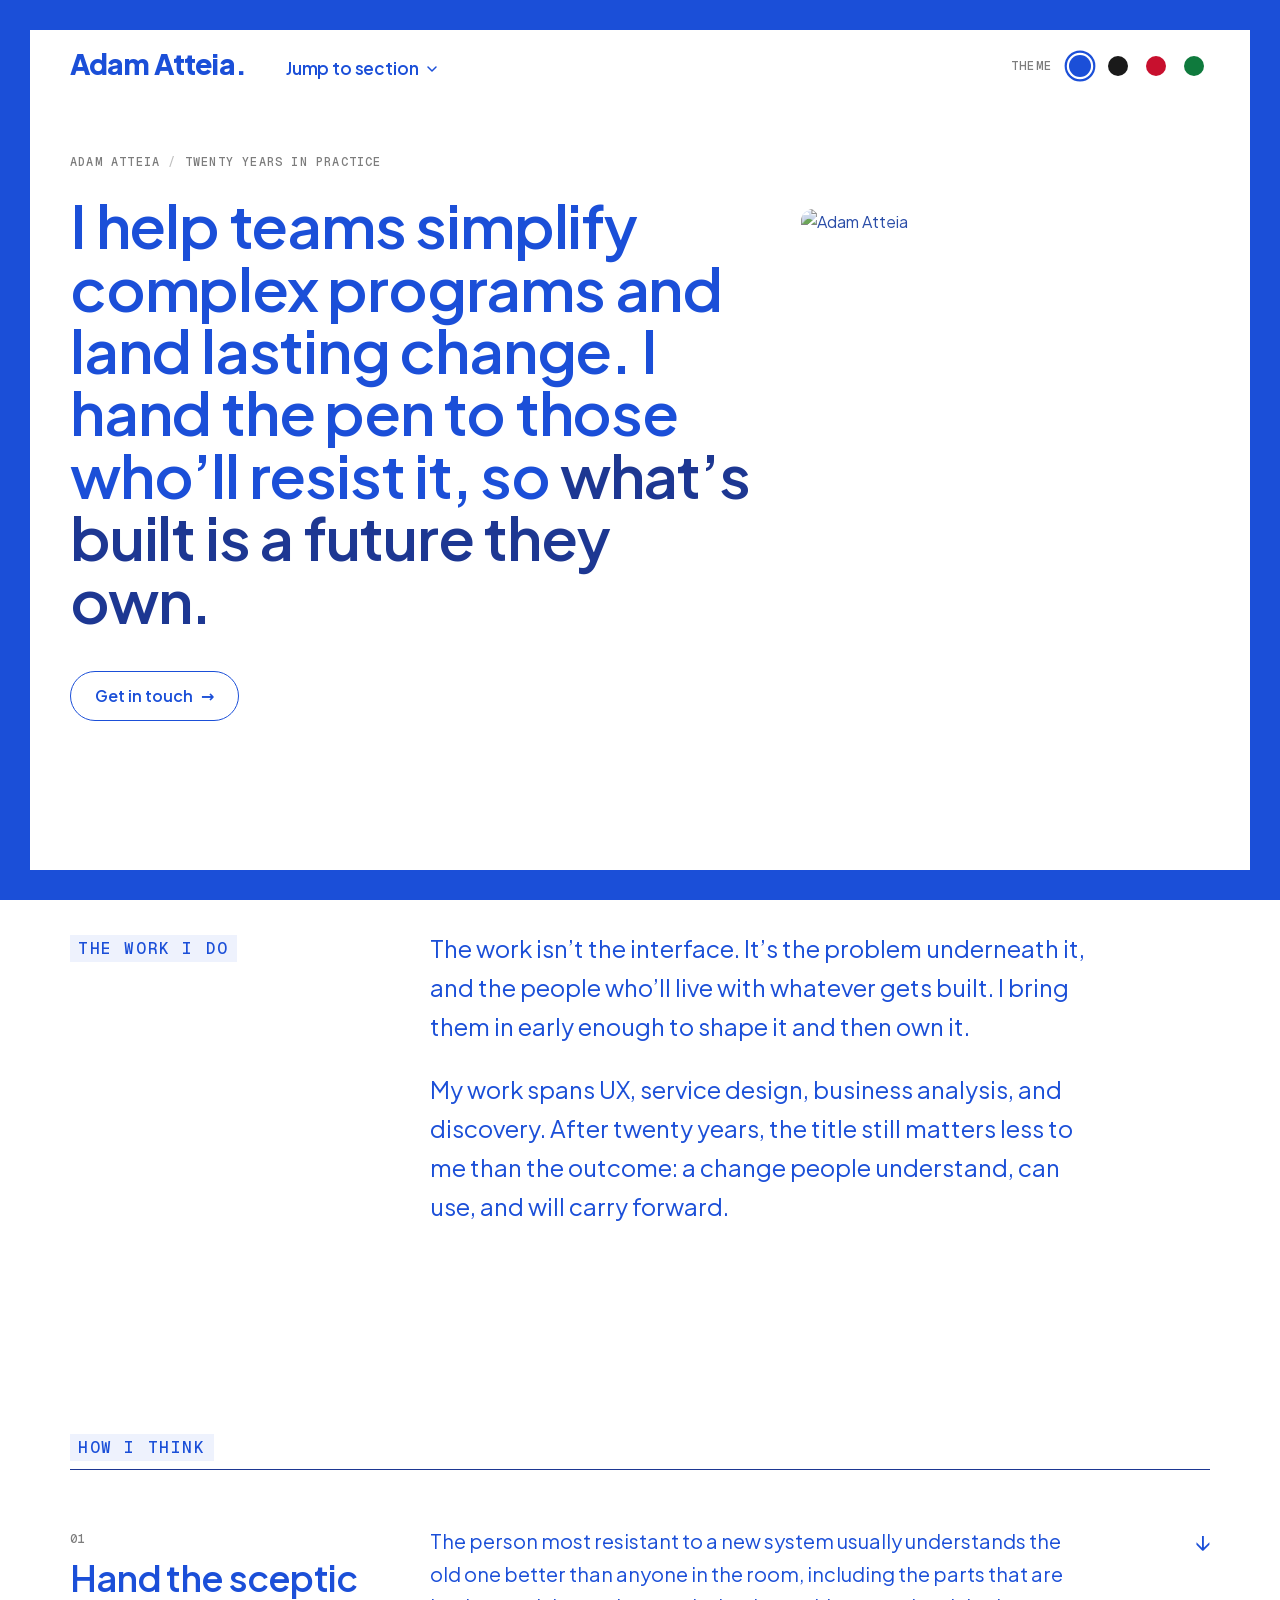
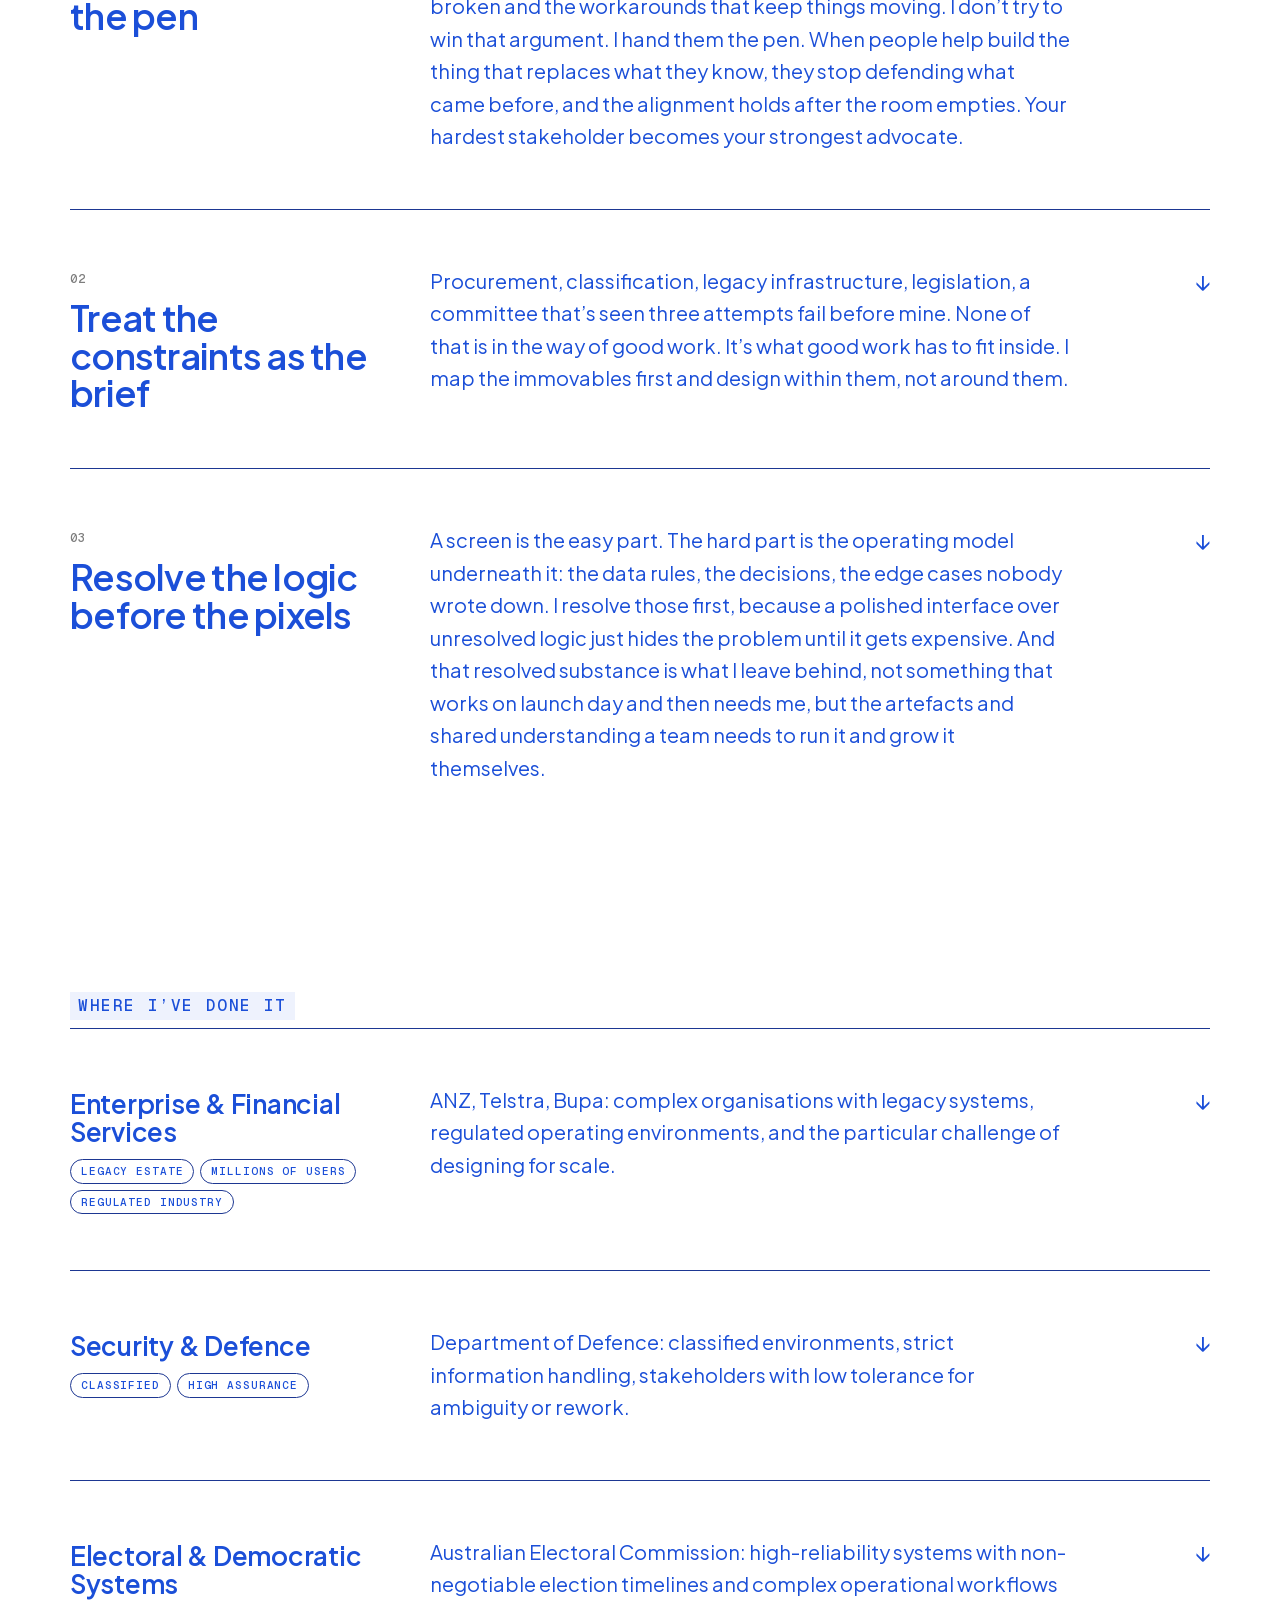
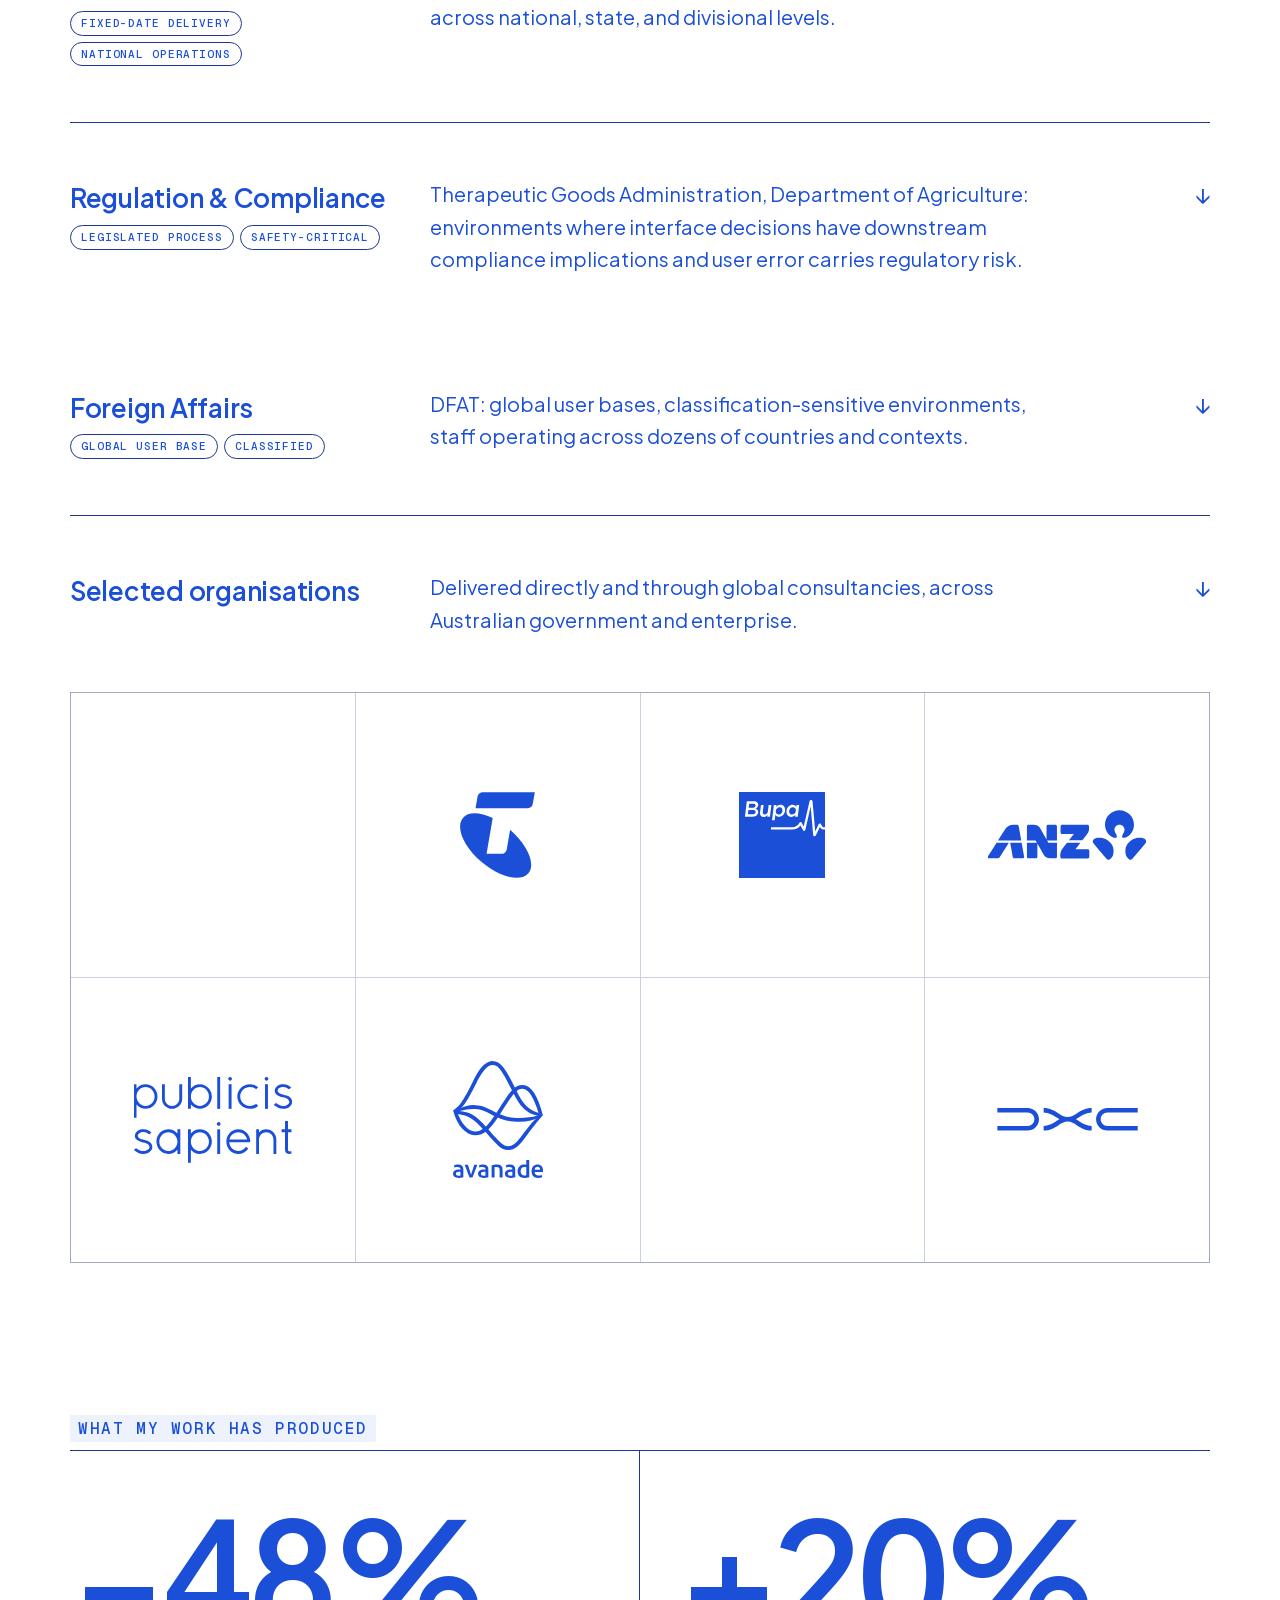
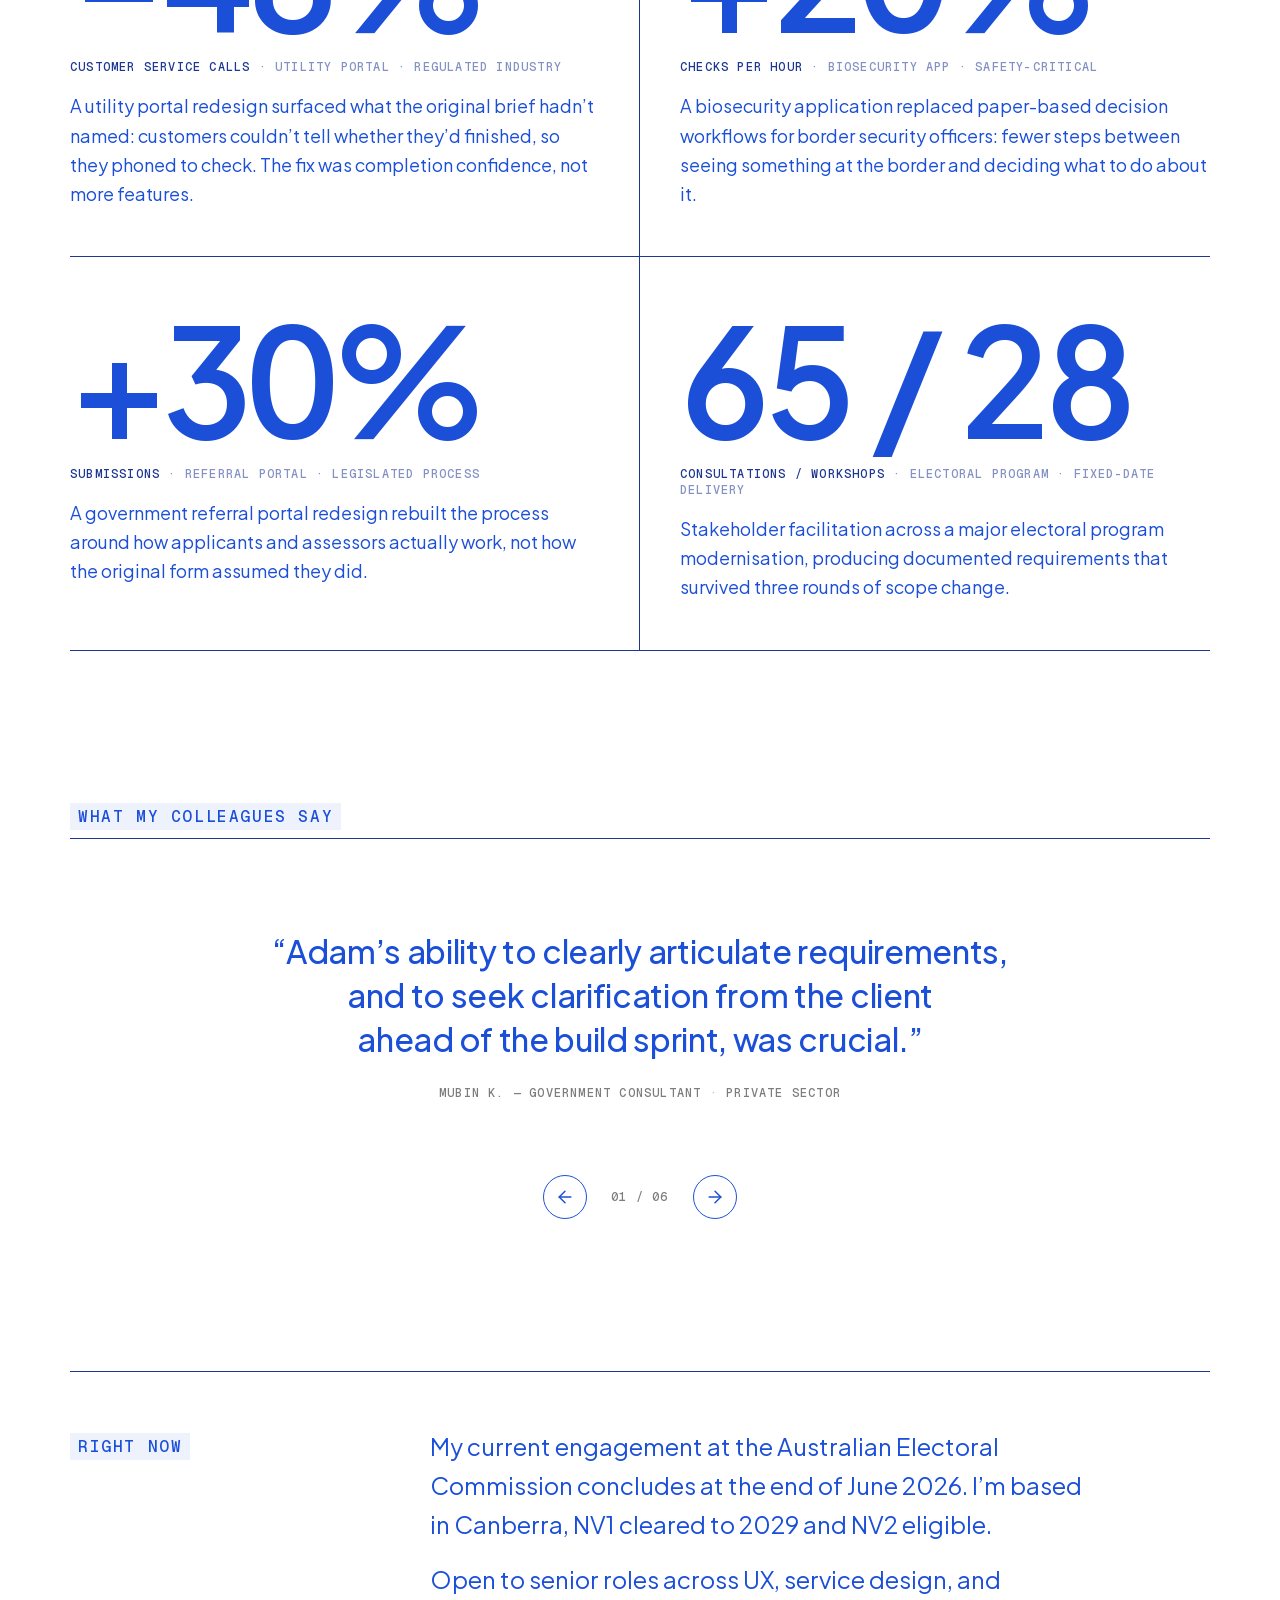
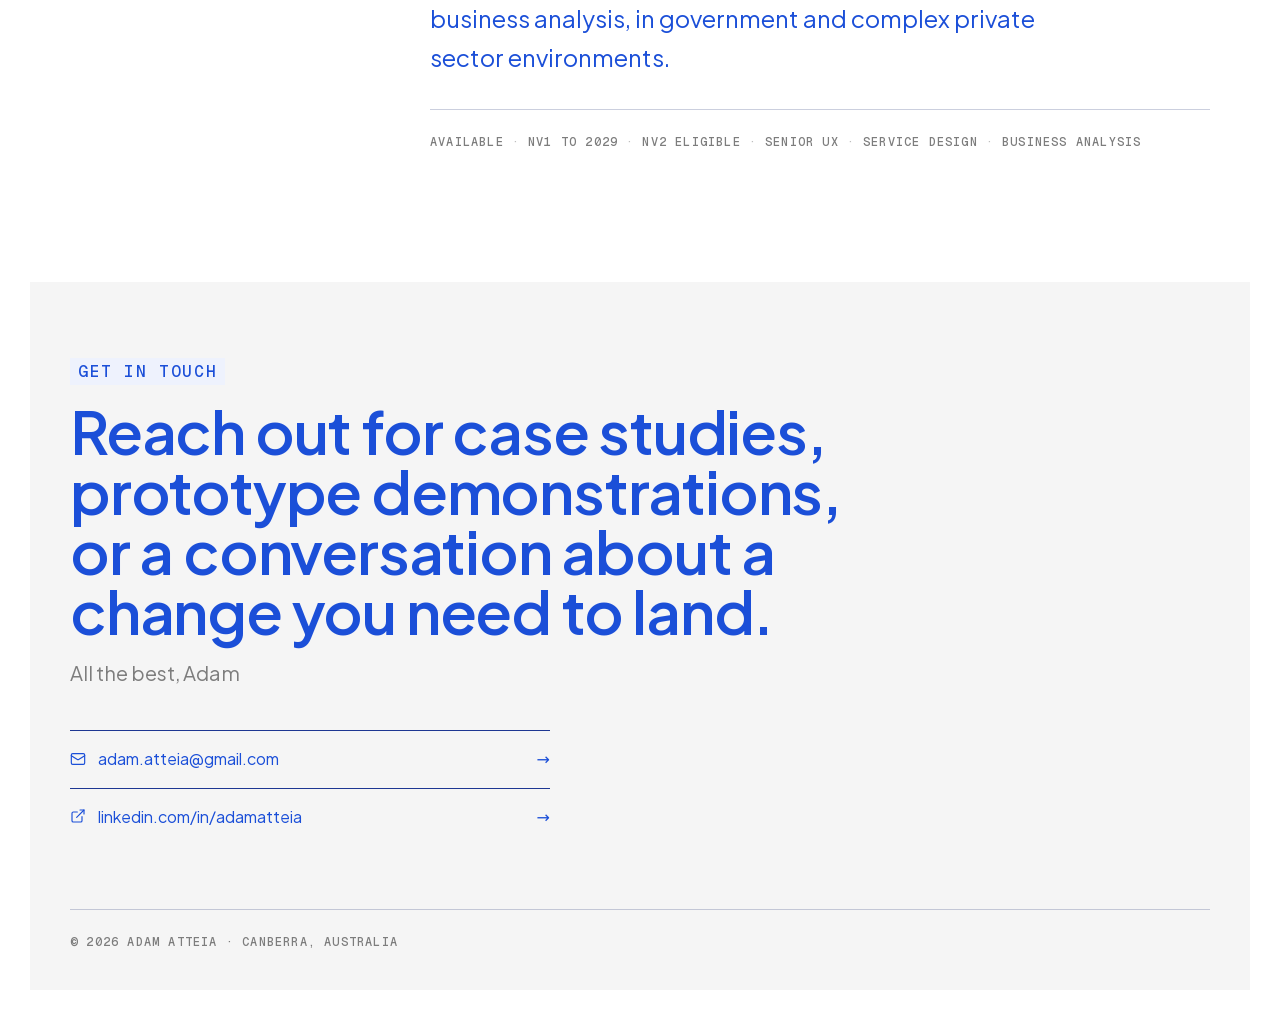
==== commit 19b46efe: "Right Now swap: AEC concluded, available for new engagements" ====
--- a/index.html
+++ b/index.html
@@ -1 +1 @@
-<!DOCTYPE html><html lang="en-AU" class="plus_jakarta_sans_6ae0703a-module__xEkhoq__variable geist_mono_a74d3720-module__ylhdFq__variable h-full antialiased"><head><meta charSet="utf-8"/><meta name="viewport" content="width=device-width, initial-scale=1"/><link rel="preload" href="/_next/static/media/797e433ab948586e-s.p.08e28id.o-okb.woff2" as="font" crossorigin="" type="font/woff2"/><link rel="preload" href="/_next/static/media/fba5a26ea33df6a3-s.p.0eehd8tgys7nv.woff2" as="font" crossorigin="" type="font/woff2"/><link rel="stylesheet" href="/_next/static/chunks/174~n1h0g1mr2.css" data-precedence="next"/><link rel="preload" as="script" fetchPriority="low" href="/_next/static/chunks/11kjahy2ntf0n.js"/><script src="/_next/static/chunks/0dgq26a5_oy.a.js" async=""></script><script src="/_next/static/chunks/0wb6jdvd3md34.js" async=""></script><script src="/_next/static/chunks/08dypk6wl8mhd.js" async=""></script><script src="/_next/static/chunks/turbopack-0~fq35t8c8e-y.js" async=""></script><script src="/_next/static/chunks/01xlw8hd842-c.js" async=""></script><script src="/_next/static/chunks/0d3shmwh5_nmn.js" async=""></script><script src="/_next/static/chunks/185d3n7_yk5ll.js" async=""></script><script src="/_next/static/chunks/0be7nt5qa3cbz.js" async=""></script><script src="/_next/static/chunks/0z~6ety54l.ye.js" async=""></script><meta name="next-size-adjust" content=""/><meta name="theme-color" content="#1B4FD8"/><title>Adam Atteia, complex programs and lasting change</title><meta name="description" content="UX, service design, and business analysis for complex government and enterprise programs: security, electoral, regulatory, and foreign affairs. Twenty years, Canberra-based."/><link rel="author" href="https://adamatteia.com"/><meta name="author" content="Adam Atteia"/><link rel="canonical" href="https://adamatteia.com/"/><meta property="og:title" content="Adam Atteia, complex programs and lasting change"/><meta property="og:description" content="UX, service design, and business analysis for complex government and enterprise programs: security, electoral, regulatory, and foreign affairs. Twenty years, Canberra-based."/><meta property="og:url" content="https://adamatteia.com/"/><meta property="og:site_name" content="Adam Atteia"/><meta property="og:locale" content="en_AU"/><meta property="og:image" content="https://adamatteia.com/opengraph-image.png?e90568e1e9fac899"/><meta property="og:image:type" content="image/png"/><meta property="og:image:width" content="1200"/><meta property="og:image:height" content="630"/><meta property="og:image:alt" content="Adam Atteia, complex programs and lasting change. Twenty years across UX, service design, and business analysis in government and enterprise. adamatteia.com, Canberra ACT."/><meta property="og:type" content="article"/><meta property="article:published_time" content="2026-06-12T00:00:00+10:00"/><meta property="article:author" content="Adam Atteia"/><meta name="twitter:card" content="summary_large_image"/><meta name="twitter:title" content="Adam Atteia, complex programs and lasting change"/><meta name="twitter:description" content="UX, service design, and business analysis for complex government and enterprise programs: security, electoral, regulatory, and foreign affairs. Twenty years, Canberra-based."/><meta name="twitter:image" content="https://adamatteia.com/opengraph-image.png?e90568e1e9fac899"/><meta name="twitter:image:alt" content="Adam Atteia, complex programs and lasting change. Twenty years across UX, service design, and business analysis in government and enterprise. adamatteia.com, Canberra ACT."/><meta name="twitter:image:type" content="image/png"/><meta name="twitter:image:width" content="1200"/><meta name="twitter:image:height" content="630"/><link rel="icon" href="/favicon.ico" sizes="48x48"/><link rel="icon" href="/favicon-32x32.png" type="image/png" sizes="32x32"/><link rel="icon" href="/favicon-192x192.png" type="image/png" sizes="192x192"/><link rel="icon" href="/icon-512.png" type="image/png" sizes="512x512"/><link rel="apple-touch-icon" href="/apple-touch-icon.png"/><script>(function(){try{var known=["blue","black","red","green"];var t=localStorage.getItem("theme");if(known.indexOf(t)===-1){t="blue"}document.documentElement.setAttribute("data-theme",t)}catch(e){document.documentElement.setAttribute("data-theme","blue")}})();</script><script>(function(){try{var c=window.CSS;var ok=!!(c&&c.supports&&c.supports("color","color-mix(in srgb, red, blue)")&&typeof c.registerProperty==="function");if(!ok){document.documentElement.setAttribute("data-browser-unsupported","")}}catch(e){document.documentElement.setAttribute("data-browser-unsupported","")}})();</script><style>#browser-support-notice{display:none}html[data-browser-unsupported] #browser-support-notice{display:block}</style><script type="application/ld+json">{"@context":"https://schema.org","@type":"Person","name":"Adam Atteia","url":"https://adamatteia.com","email":"mailto:adam.atteia@gmail.com","jobTitle":["UX Designer","Service Designer","Business Analyst"],"address":{"@type":"PostalAddress","addressLocality":"Canberra","addressRegion":"ACT","addressCountry":"AU"},"sameAs":["https://www.linkedin.com/in/adamatteia"]}</script><script src="/_next/static/chunks/03~yq9q893hmn.js" noModule=""></script></head><body class="min-h-full flex flex-col"><div hidden=""><!--$--><!--/$--></div><div id="browser-support-notice" role="alert" style="box-sizing:border-box;width:100%;position:relative;z-index:2147483647;padding:14px 18px;background:#1B4FD8;color:#ffffff;font-family:system-ui, -apple-system, BlinkMacSystemFont, &#x27;Segoe UI&#x27;, Roboto, Arial, sans-serif;font-size:15px;line-height:1.5;text-align:center"><span style="display:block;max-width:52rem;margin:0 auto"><strong style="font-weight:700">Your browser is out of date.</strong> <!-- -->This page needs a more recent browser to display correctly. Please update your device’s software, or open it in the latest Safari, Chrome, Edge, or Firefox.</span></div><div aria-hidden="true"><div class="pointer-events-none fixed inset-x-0 top-0 z-50 h-[15px] bg-frame md:h-[30px]"></div><div class="pointer-events-none fixed inset-x-0 bottom-0 z-50 h-[15px] bg-frame md:h-[30px]"></div><div class="pointer-events-none fixed inset-y-0 left-0 z-50 w-[15px] bg-frame md:w-[30px]"></div><div class="pointer-events-none fixed inset-y-0 right-0 z-50 w-[15px] bg-frame md:w-[30px]"></div></div><div aria-hidden="true" class="pointer-events-none fixed right-[15px] top-0 z-30 flex h-screen w-[15px] justify-center pb-24 pt-16 md:right-[30px] md:w-[30px] md:pb-28 md:pt-20"><div class="h-full w-[2px] origin-top bg-frame md:w-[3px]" style="transform:scaleY(0)"></div></div><header id="top" class="relative z-[45] scroll-mt-[15px] bg-background md:scroll-mt-[30px]"><div aria-hidden="true" style="height:0" class="pointer-events-none absolute inset-x-0 top-0 z-10 overflow-hidden"><div style="transform:translateY(-100vh)" class="min-h-screen bg-primary transition-transform duration-500 ease-[cubic-bezier(0.22,1,0.36,1)] will-change-transform"></div></div><div id="section-menu" inert="" class="absolute inset-x-0 top-full z-[15] overflow-hidden pointer-events-none"><div style="transform:translateY(-100vh)" class="text-primary-foreground transition-transform duration-500 ease-[cubic-bezier(0.22,1,0.36,1)] will-change-transform"><div style="max-height:calc(100dvh - 30px)" class="mx-auto w-full max-w-[78rem] overflow-y-auto overscroll-contain px-6 pb-12 pt-2 sm:px-10 md:pb-16"><nav aria-label="Sections"><a href="#work" class="flex items-baseline gap-5 border-t border-primary-foreground/25 py-5 transition-opacity last:border-b hover:opacity-70"><span class="font-mono text-xs tabular-nums opacity-70">01</span><span class="text-3xl font-semibold tracking-[-0.02em] md:text-4xl">The work I do</span></a><a href="#principles" class="flex items-baseline gap-5 border-t border-primary-foreground/25 py-5 transition-opacity last:border-b hover:opacity-70"><span class="font-mono text-xs tabular-nums opacity-70">02</span><span class="text-3xl font-semibold tracking-[-0.02em] md:text-4xl">How I think</span></a><a href="#sectors" class="flex items-baseline gap-5 border-t border-primary-foreground/25 py-5 transition-opacity last:border-b hover:opacity-70"><span class="font-mono text-xs tabular-nums opacity-70">03</span><span class="text-3xl font-semibold tracking-[-0.02em] md:text-4xl">Where I’ve done it</span></a><a href="#outcomes" class="flex items-baseline gap-5 border-t border-primary-foreground/25 py-5 transition-opacity last:border-b hover:opacity-70"><span class="font-mono text-xs tabular-nums opacity-70">04</span><span class="text-3xl font-semibold tracking-[-0.02em] md:text-4xl">What my work has produced</span></a><a href="#testimonials" class="flex items-baseline gap-5 border-t border-primary-foreground/25 py-5 transition-opacity last:border-b hover:opacity-70"><span class="font-mono text-xs tabular-nums opacity-70">05</span><span class="text-3xl font-semibold tracking-[-0.02em] md:text-4xl">What my colleagues say</span></a><a href="#right-now" class="flex items-baseline gap-5 border-t border-primary-foreground/25 py-5 transition-opacity last:border-b hover:opacity-70"><span class="font-mono text-xs tabular-nums opacity-70">06</span><span class="text-3xl font-semibold tracking-[-0.02em] md:text-4xl">Right now</span></a><a href="#contact" class="flex items-baseline gap-5 border-t border-primary-foreground/25 py-5 transition-opacity last:border-b hover:opacity-70"><span class="font-mono text-xs tabular-nums opacity-70">07</span><span class="text-3xl font-semibold tracking-[-0.02em] md:text-4xl">Get in touch</span></a></nav><div class="flex items-center justify-between border-b border-primary-foreground/25 py-5 sm:hidden"><span aria-hidden="true" class="font-mono text-xs font-medium uppercase tracking-[0.1em] text-primary-foreground/70">Theme</span><div role="radiogroup" aria-label="Colour theme" class="flex items-center gap-1 sm:gap-1.5"><button type="button" role="radio" aria-checked="true" aria-label="Blue" tabindex="0" class="inline-flex h-6 w-6 items-center justify-center rounded-full sm:h-8 sm:w-8"><span aria-hidden="true" style="background-color:#1B4FD8" class="h-3.5 w-3.5 rounded-full ring-offset-2 transition-transform duration-200 motion-reduce:transition-none sm:h-5 sm:w-5 hover:scale-110 motion-reduce:hover:scale-100 scale-110 ring-2 ring-primary-foreground ring-offset-primary"></span></button><button type="button" role="radio" aria-checked="false" aria-label="Black" tabindex="-1" class="inline-flex h-6 w-6 items-center justify-center rounded-full sm:h-8 sm:w-8"><span aria-hidden="true" style="background-color:#1A1A1A" class="h-3.5 w-3.5 rounded-full ring-offset-2 transition-transform duration-200 motion-reduce:transition-none sm:h-5 sm:w-5 hover:scale-110 motion-reduce:hover:scale-100 ring-primary-foreground ring-offset-primary"></span></button><button type="button" role="radio" aria-checked="false" aria-label="Red" tabindex="-1" class="inline-flex h-6 w-6 items-center justify-center rounded-full sm:h-8 sm:w-8"><span aria-hidden="true" style="background-color:#C8102E" class="h-3.5 w-3.5 rounded-full ring-offset-2 transition-transform duration-200 motion-reduce:transition-none sm:h-5 sm:w-5 hover:scale-110 motion-reduce:hover:scale-100 ring-primary-foreground ring-offset-primary"></span></button><button type="button" role="radio" aria-checked="false" aria-label="Green" tabindex="-1" class="inline-flex h-6 w-6 items-center justify-center rounded-full sm:h-8 sm:w-8"><span aria-hidden="true" style="background-color:#0F7A3D" class="h-3.5 w-3.5 rounded-full ring-offset-2 transition-transform duration-200 motion-reduce:transition-none sm:h-5 sm:w-5 hover:scale-110 motion-reduce:hover:scale-100 ring-primary-foreground ring-offset-primary"></span></button></div></div></div></div></div><div class="mx-auto flex w-full max-w-[78rem] items-center justify-between gap-3 px-6 py-5 sm:gap-6 sm:px-10 relative z-20"><div class="flex items-baseline gap-6 md:gap-10"><a href="#top" aria-label="Adam Atteia — back to top" class="whitespace-nowrap text-[clamp(1.25rem,6.15vw,1.75rem)] font-extrabold leading-none tracking-[-0.03em] text-primary">Adam Atteia<span aria-hidden="true">.</span></a><button type="button" aria-expanded="false" aria-controls="section-menu" class="hidden items-baseline gap-1.5 text-[17px] font-semibold tracking-[-0.01em] hover:opacity-70 md:inline-flex transition-colors duration-200 text-primary">Jump to section<svg xmlns="http://www.w3.org/2000/svg" width="24" height="24" viewBox="0 0 24 24" fill="none" stroke="currentColor" stroke-width="2.25" stroke-linecap="round" stroke-linejoin="round" class="lucide lucide-chevron-down h-4 w-4 self-center" aria-hidden="true"><path d="m6 9 6 6 6-6"></path></svg></button></div><div class="flex items-center gap-2 sm:gap-3"><span aria-hidden="true" class="hidden font-mono text-xs font-medium uppercase tracking-[0.1em] transition-colors duration-200 sm:inline text-muted-foreground">Theme</span><div role="radiogroup" aria-label="Colour theme" class="flex items-center gap-1 sm:gap-1.5"><button type="button" role="radio" aria-checked="true" aria-label="Blue" tabindex="0" class="inline-flex h-6 w-6 items-center justify-center rounded-full sm:h-8 sm:w-8"><span aria-hidden="true" style="background-color:#1B4FD8" class="h-3.5 w-3.5 rounded-full ring-offset-2 transition-transform duration-200 motion-reduce:transition-none sm:h-5 sm:w-5 hover:scale-110 motion-reduce:hover:scale-100 scale-110 ring-2 ring-foreground ring-offset-background"></span></button><button type="button" role="radio" aria-checked="false" aria-label="Black" tabindex="-1" class="inline-flex h-6 w-6 items-center justify-center rounded-full sm:h-8 sm:w-8"><span aria-hidden="true" style="background-color:#1A1A1A" class="h-3.5 w-3.5 rounded-full ring-offset-2 transition-transform duration-200 motion-reduce:transition-none sm:h-5 sm:w-5 hover:scale-110 motion-reduce:hover:scale-100 ring-foreground ring-offset-background"></span></button><button type="button" role="radio" aria-checked="false" aria-label="Red" tabindex="-1" class="inline-flex h-6 w-6 items-center justify-center rounded-full sm:h-8 sm:w-8"><span aria-hidden="true" style="background-color:#C8102E" class="h-3.5 w-3.5 rounded-full ring-offset-2 transition-transform duration-200 motion-reduce:transition-none sm:h-5 sm:w-5 hover:scale-110 motion-reduce:hover:scale-100 ring-foreground ring-offset-background"></span></button><button type="button" role="radio" aria-checked="false" aria-label="Green" tabindex="-1" class="inline-flex h-6 w-6 items-center justify-center rounded-full sm:h-8 sm:w-8"><span aria-hidden="true" style="background-color:#0F7A3D" class="h-3.5 w-3.5 rounded-full ring-offset-2 transition-transform duration-200 motion-reduce:transition-none sm:h-5 sm:w-5 hover:scale-110 motion-reduce:hover:scale-100 ring-foreground ring-offset-background"></span></button></div><button type="button" aria-expanded="false" aria-controls="section-menu" aria-label="Jump to section" class="inline-flex h-10 w-10 items-center justify-center rounded-full border transition-colors md:hidden border-primary text-primary hover:bg-primary hover:text-primary-foreground"><svg xmlns="http://www.w3.org/2000/svg" width="24" height="24" viewBox="0 0 24 24" fill="none" stroke="currentColor" stroke-width="1.75" stroke-linecap="round" stroke-linejoin="round" class="lucide lucide-menu h-5 w-5" aria-hidden="true"><path d="M4 5h16"></path><path d="M4 12h16"></path><path d="M4 19h16"></path></svg></button></div></div></header><a href="#top" aria-label="Jump to top" class="fixed bottom-6 right-6 z-40 inline-flex h-12 w-12 items-center justify-center rounded-full border border-primary bg-background text-primary shadow-md transition-all duration-300 hover:bg-primary hover:text-primary-foreground md:bottom-10 md:right-10 pointer-events-none translate-y-3 opacity-0"><svg xmlns="http://www.w3.org/2000/svg" width="24" height="24" viewBox="0 0 24 24" fill="none" stroke="currentColor" stroke-width="1.75" stroke-linecap="round" stroke-linejoin="round" class="lucide lucide-arrow-up h-5 w-5" aria-hidden="true"><path d="m5 12 7-7 7 7"></path><path d="M12 19V5"></path></svg></a><main class="flex-1"><section aria-label="Introduction" class="relative px-6 pb-13 pt-10 sm:px-10 md:pb-19 md:pt-13"><div class="mx-auto grid w-full max-w-[78rem] grid-cols-1 items-end gap-10 md:grid-cols-[1.25fr_0.75fr] md:gap-12"><div><p class="hero-fade font-mono text-xs font-medium uppercase tracking-[0.1em] text-muted-foreground">Adam Atteia <span class="text-muted-foreground/50">/</span> Twenty years in practice</p><h1 class="mt-6 max-w-[16ch] text-balance text-[2.25rem] font-semibold leading-[1.04] tracking-[-0.02em] sm:text-5xl md:text-[3.75rem]"><span class="reveal-word" style="--word-index:0">I</span> <span class="reveal-word" style="--word-index:1">help</span> <span class="reveal-word" style="--word-index:2">teams</span> <span class="reveal-word" style="--word-index:3">simplify</span> <span class="reveal-word" style="--word-index:4">complex</span> <span class="reveal-word" style="--word-index:5">programs</span> <span class="reveal-word" style="--word-index:6">and</span> <span class="reveal-word" style="--word-index:7">land</span> <span class="reveal-word" style="--word-index:8">lasting</span> <span class="reveal-word" style="--word-index:9">change.</span> <span class="reveal-word" style="--word-index:10">I</span> <span class="reveal-word" style="--word-index:11">hand</span> <span class="reveal-word" style="--word-index:12">the</span> <span class="reveal-word" style="--word-index:13">pen</span> <span class="reveal-word" style="--word-index:14">to</span> <span class="reveal-word" style="--word-index:15">those</span> <span class="reveal-word" style="--word-index:16">who’ll</span> <span class="reveal-word" style="--word-index:17">resist</span> <span class="reveal-word" style="--word-index:18">it,</span> <span class="reveal-word" style="--word-index:19">so</span> <span class="text-ink"><span class="reveal-word" style="--word-index:20">what’s</span> <span class="reveal-word" style="--word-index:21">built</span> <span class="reveal-word" style="--word-index:22">is</span> <span class="reveal-word" style="--word-index:23">a</span> <span class="reveal-word" style="--word-index:24">future</span> <span class="reveal-word" style="--word-index:25">they</span> <span class="reveal-word" style="--word-index:26">own.</span></span></h1><div class="hero-fade mt-10" style="--hero-delay:560ms"><a class="group inline-flex items-center gap-2 rounded-full border border-primary px-6 py-3 text-base font-semibold transition-colors text-primary hover:bg-primary hover:text-primary-foreground" href="#contact"><span>Get in touch</span><span aria-hidden="true" class="transition-transform duration-200 group-hover:translate-x-1">→</span></a></div></div><div class="hero-fade order-first md:order-none" style="--hero-delay:160ms"><div class="relative aspect-[4/5] w-full overflow-hidden rounded-md"><picture><source srcSet="/images/headshots/054.webp" type="image/webp"/><img src="/images/headshots/054.jpg" alt="Adam Atteia" data-hero-theme="blue" decoding="async" fetchPriority="high" class="hero-headshot absolute inset-0 h-full w-full object-cover object-[center_20%] [filter:grayscale(0.35)_contrast(1.02)]"/></picture><picture><source srcSet="/images/headshots/060.webp" type="image/webp"/><img src="/images/headshots/060.jpg" alt="Adam Atteia" data-hero-theme="black" decoding="async" fetchPriority="auto" class="hero-headshot absolute inset-0 h-full w-full object-cover object-[center_20%] [filter:grayscale(0.35)_contrast(1.02)]"/></picture><picture><source srcSet="/images/headshots/057.webp" type="image/webp"/><img src="/images/headshots/057.jpg" alt="Adam Atteia" data-hero-theme="red" decoding="async" fetchPriority="auto" class="hero-headshot absolute inset-0 h-full w-full object-cover object-[center_20%] [filter:grayscale(0.35)_contrast(1.02)]"/></picture><picture><source srcSet="/images/headshots/072.webp" type="image/webp"/><img src="/images/headshots/072.jpg" alt="Adam Atteia" data-hero-theme="green" decoding="async" fetchPriority="auto" class="hero-headshot absolute inset-0 h-full w-full object-cover object-[center_20%] [filter:grayscale(0.35)_contrast(1.02)]"/></picture></div></div></div></section><section id="work" class="relative z-10 scroll-mt-[15px] px-6 py-13 sm:px-10 md:scroll-mt-[30px] md:py-19" aria-label="The work I do"><div class="mx-auto w-full max-w-[78rem]"><div class="relative grid grid-cols-1 gap-x-10 gap-y-5 py-10 md:py-14 md:grid-cols-[20rem_1fr]"><span aria-hidden="true" data-reveal="rule" class="absolute inset-x-0 top-0 h-px origin-left bg-border-strong"></span><div data-reveal="rise" class="font-mono text-xs font-medium uppercase tracking-[0.1em] text-muted-foreground md:pt-1.5"><span class="section-eyebrow">The work I do</span></div><div data-reveal="rise" style="--reveal-delay:80ms" class="relative min-w-0"><div class="max-w-[42rem] space-y-6 text-xl leading-relaxed text-foreground md:text-2xl"><p>The work isn’t the interface. It’s the problem underneath it, and the people who’ll live with whatever gets built. I bring them in early enough to shape it and then own it.</p><p>My work spans UX, service design, business analysis, and discovery. After twenty years, the title still matters less to me than the outcome: a change people understand, can use, and will carry forward.</p></div></div></div></div></section><section id="principles" class="relative z-10 scroll-mt-[15px] px-6 py-13 sm:px-10 md:scroll-mt-[30px] md:py-19" aria-label="How I think"><div class="mx-auto w-full max-w-[78rem]"><h2 data-reveal="rise" class="section-eyebrow mb-2">How I think</h2><div class="relative grid grid-cols-1 gap-x-10 gap-y-5 py-10 md:py-14 md:grid-cols-[20rem_1fr]"><span aria-hidden="true" data-reveal="rule" class="absolute inset-x-0 top-0 h-px origin-left bg-border-strong"></span><div data-reveal="rise" class="font-mono text-xs font-medium uppercase tracking-[0.1em] text-muted-foreground md:pt-1.5"><span class="flex flex-col gap-3"><span class="font-mono text-xs font-medium tabular-nums text-muted-foreground">01</span><span class="font-sans text-[1.75rem] font-semibold normal-case leading-[1.05] tracking-[-0.02em] text-foreground sm:text-[2rem] md:text-[2.25rem]">Hand the sceptic the pen</span></span></div><div data-reveal="rise" style="--reveal-delay:80ms" class="relative min-w-0 md:pr-12"><p class="max-w-[40rem] text-lg leading-relaxed text-foreground md:text-xl">The person most resistant to a new system usually understands the old one better than anyone in the room, including the parts that are broken and the workarounds that keep things moving. I don’t try to win that argument. I hand them the pen. When people help build the thing that replaces what they know, they stop defending what came before, and the alignment holds after the room empties. Your hardest stakeholder becomes your strongest advocate.</p><span aria-hidden="true" class="pointer-events-none absolute right-0 top-0 hidden text-2xl text-primary md:block">↓</span></div></div><div class="relative grid grid-cols-1 gap-x-10 gap-y-5 py-10 md:py-14 md:grid-cols-[20rem_1fr]"><span aria-hidden="true" data-reveal="rule" class="absolute inset-x-0 top-0 h-px origin-left bg-border-strong"></span><div data-reveal="rise" class="font-mono text-xs font-medium uppercase tracking-[0.1em] text-muted-foreground md:pt-1.5"><span class="flex flex-col gap-3"><span class="font-mono text-xs font-medium tabular-nums text-muted-foreground">02</span><span class="font-sans text-[1.75rem] font-semibold normal-case leading-[1.05] tracking-[-0.02em] text-foreground sm:text-[2rem] md:text-[2.25rem]">Treat the constraints as the brief</span></span></div><div data-reveal="rise" style="--reveal-delay:80ms" class="relative min-w-0 md:pr-12"><p class="max-w-[40rem] text-lg leading-relaxed text-foreground md:text-xl">Procurement, classification, legacy infrastructure, legislation, a committee that’s seen three attempts fail before mine. None of that is in the way of good work. It’s what good work has to fit inside. I map the immovables first and design within them, not around them.</p><span aria-hidden="true" class="pointer-events-none absolute right-0 top-0 hidden text-2xl text-primary md:block">↓</span></div></div><div class="relative grid grid-cols-1 gap-x-10 gap-y-5 py-10 md:py-14 md:grid-cols-[20rem_1fr]"><span aria-hidden="true" data-reveal="rule" class="absolute inset-x-0 top-0 h-px origin-left bg-border-strong"></span><div data-reveal="rise" class="font-mono text-xs font-medium uppercase tracking-[0.1em] text-muted-foreground md:pt-1.5"><span class="flex flex-col gap-3"><span class="font-mono text-xs font-medium tabular-nums text-muted-foreground">03</span><span class="font-sans text-[1.75rem] font-semibold normal-case leading-[1.05] tracking-[-0.02em] text-foreground sm:text-[2rem] md:text-[2.25rem]">Resolve the logic before the pixels</span></span></div><div data-reveal="rise" style="--reveal-delay:80ms" class="relative min-w-0 md:pr-12"><p class="max-w-[40rem] text-lg leading-relaxed text-foreground md:text-xl">A screen is the easy part. The hard part is the operating model underneath it: the data rules, the decisions, the edge cases nobody wrote down. I resolve those first, because a polished interface over unresolved logic just hides the problem until it gets expensive. And that resolved substance is what I leave behind, not something that works on launch day and then needs me, but the artefacts and shared understanding a team needs to run it and grow it themselves.</p><span aria-hidden="true" class="pointer-events-none absolute right-0 top-0 hidden text-2xl text-primary md:block">↓</span></div></div></div></section><section id="sectors" class="relative z-10 scroll-mt-[15px] px-6 py-13 sm:px-10 md:scroll-mt-[30px] md:py-19" aria-label="Where I’ve done it"><div class="mx-auto w-full max-w-[78rem]"><h2 data-reveal="rise" class="section-eyebrow mb-2">Where I’ve done it</h2><div class="relative grid grid-cols-1 gap-x-10 gap-y-5 py-10 md:py-14 md:grid-cols-[20rem_1fr]"><span aria-hidden="true" data-reveal="rule" class="absolute inset-x-0 top-0 h-px origin-left bg-border-strong"></span><div data-reveal="rise" class="font-mono text-xs font-medium uppercase tracking-[0.1em] text-muted-foreground md:pt-1.5"><span class="flex flex-col gap-3"><span class="font-sans text-[1.375rem] font-semibold normal-case leading-[1.1] tracking-[-0.01em] text-foreground md:text-[1.625rem]">Enterprise &amp; Financial Services</span><span class="flex flex-wrap gap-1.5"><span class="inline-flex items-center gap-1.5 rounded-full border border-border-strong px-2.5 py-1 font-mono text-[0.6875rem] font-medium uppercase tracking-[0.08em] text-primary">Legacy estate</span><span class="inline-flex items-center gap-1.5 rounded-full border border-border-strong px-2.5 py-1 font-mono text-[0.6875rem] font-medium uppercase tracking-[0.08em] text-primary">Millions of users</span><span class="inline-flex items-center gap-1.5 rounded-full border border-border-strong px-2.5 py-1 font-mono text-[0.6875rem] font-medium uppercase tracking-[0.08em] text-primary">Regulated industry</span></span></span></div><div data-reveal="rise" style="--reveal-delay:80ms" class="relative min-w-0 md:pr-12"><p class="max-w-[40rem] text-lg leading-relaxed text-foreground md:text-xl">ANZ, Telstra, Bupa: complex organisations with legacy systems, regulated operating environments, and the particular challenge of designing for scale.</p><span aria-hidden="true" class="pointer-events-none absolute right-0 top-0 hidden text-2xl text-primary md:block">↓</span></div></div><div class="relative grid grid-cols-1 gap-x-10 gap-y-5 py-10 md:py-14 md:grid-cols-[20rem_1fr]"><span aria-hidden="true" data-reveal="rule" class="absolute inset-x-0 top-0 h-px origin-left bg-border-strong"></span><div data-reveal="rise" class="font-mono text-xs font-medium uppercase tracking-[0.1em] text-muted-foreground md:pt-1.5"><span class="flex flex-col gap-3"><span class="font-sans text-[1.375rem] font-semibold normal-case leading-[1.1] tracking-[-0.01em] text-foreground md:text-[1.625rem]">Security &amp; Defence</span><span class="flex flex-wrap gap-1.5"><span class="inline-flex items-center gap-1.5 rounded-full border border-border-strong px-2.5 py-1 font-mono text-[0.6875rem] font-medium uppercase tracking-[0.08em] text-primary">Classified</span><span class="inline-flex items-center gap-1.5 rounded-full border border-border-strong px-2.5 py-1 font-mono text-[0.6875rem] font-medium uppercase tracking-[0.08em] text-primary">High assurance</span></span></span></div><div data-reveal="rise" style="--reveal-delay:80ms" class="relative min-w-0 md:pr-12"><p class="max-w-[40rem] text-lg leading-relaxed text-foreground md:text-xl">Department of Defence: classified environments, strict information handling, stakeholders with low tolerance for ambiguity or rework.</p><span aria-hidden="true" class="pointer-events-none absolute right-0 top-0 hidden text-2xl text-primary md:block">↓</span></div></div><div class="relative grid grid-cols-1 gap-x-10 gap-y-5 py-10 md:py-14 md:grid-cols-[20rem_1fr]"><span aria-hidden="true" data-reveal="rule" class="absolute inset-x-0 top-0 h-px origin-left bg-border-strong"></span><div data-reveal="rise" class="font-mono text-xs font-medium uppercase tracking-[0.1em] text-muted-foreground md:pt-1.5"><span class="flex flex-col gap-3"><span class="font-sans text-[1.375rem] font-semibold normal-case leading-[1.1] tracking-[-0.01em] text-foreground md:text-[1.625rem]">Electoral &amp; Democratic Systems</span><span class="flex flex-wrap gap-1.5"><span class="inline-flex items-center gap-1.5 rounded-full border border-border-strong px-2.5 py-1 font-mono text-[0.6875rem] font-medium uppercase tracking-[0.08em] text-primary">Fixed-date delivery</span><span class="inline-flex items-center gap-1.5 rounded-full border border-border-strong px-2.5 py-1 font-mono text-[0.6875rem] font-medium uppercase tracking-[0.08em] text-primary">National operations</span></span></span></div><div data-reveal="rise" style="--reveal-delay:80ms" class="relative min-w-0 md:pr-12"><p class="max-w-[40rem] text-lg leading-relaxed text-foreground md:text-xl">Australian Electoral Commission: high-reliability systems with non-negotiable election timelines and complex operational workflows across national, state, and divisional levels.</p><span aria-hidden="true" class="pointer-events-none absolute right-0 top-0 hidden text-2xl text-primary md:block">↓</span></div></div><div class="relative grid grid-cols-1 gap-x-10 gap-y-5 py-10 md:py-14 md:grid-cols-[20rem_1fr]"><span aria-hidden="true" data-reveal="rule" class="absolute inset-x-0 top-0 h-px origin-left bg-border-strong"></span><div data-reveal="rise" class="font-mono text-xs font-medium uppercase tracking-[0.1em] text-muted-foreground md:pt-1.5"><span class="flex flex-col gap-3"><span class="font-sans text-[1.375rem] font-semibold normal-case leading-[1.1] tracking-[-0.01em] text-foreground md:text-[1.625rem]">Regulation &amp; Compliance</span><span class="flex flex-wrap gap-1.5"><span class="inline-flex items-center gap-1.5 rounded-full border border-border-strong px-2.5 py-1 font-mono text-[0.6875rem] font-medium uppercase tracking-[0.08em] text-primary">Legislated process</span><span class="inline-flex items-center gap-1.5 rounded-full border border-border-strong px-2.5 py-1 font-mono text-[0.6875rem] font-medium uppercase tracking-[0.08em] text-primary">Safety-critical</span></span></span></div><div data-reveal="rise" style="--reveal-delay:80ms" class="relative min-w-0 md:pr-12"><p class="max-w-[40rem] text-lg leading-relaxed text-foreground md:text-xl">Therapeutic Goods Administration, Department of Agriculture: environments where interface decisions have downstream compliance implications and user error carries regulatory risk.</p><span aria-hidden="true" class="pointer-events-none absolute right-0 top-0 hidden text-2xl text-primary md:block">↓</span></div></div><div class="relative grid grid-cols-1 gap-x-10 gap-y-5 py-10 md:py-14 md:grid-cols-[20rem_1fr]"><span aria-hidden="true" data-reveal="rule" class="absolute inset-x-0 top-0 h-px origin-left bg-border-strong"></span><div data-reveal="rise" class="font-mono text-xs font-medium uppercase tracking-[0.1em] text-muted-foreground md:pt-1.5"><span class="flex flex-col gap-3"><span class="font-sans text-[1.375rem] font-semibold normal-case leading-[1.1] tracking-[-0.01em] text-foreground md:text-[1.625rem]">Foreign Affairs</span><span class="flex flex-wrap gap-1.5"><span class="inline-flex items-center gap-1.5 rounded-full border border-border-strong px-2.5 py-1 font-mono text-[0.6875rem] font-medium uppercase tracking-[0.08em] text-primary">Global user base</span><span class="inline-flex items-center gap-1.5 rounded-full border border-border-strong px-2.5 py-1 font-mono text-[0.6875rem] font-medium uppercase tracking-[0.08em] text-primary">Classified</span></span></span></div><div data-reveal="rise" style="--reveal-delay:80ms" class="relative min-w-0 md:pr-12"><p class="max-w-[40rem] text-lg leading-relaxed text-foreground md:text-xl">DFAT: global user bases, classification-sensitive environments, staff operating across dozens of countries and contexts.</p><span aria-hidden="true" class="pointer-events-none absolute right-0 top-0 hidden text-2xl text-primary md:block">↓</span></div></div><div class="relative grid grid-cols-1 gap-x-10 gap-y-5 py-10 md:py-14 md:grid-cols-[20rem_1fr]"><span aria-hidden="true" data-reveal="rule" class="absolute inset-x-0 top-0 h-px origin-left bg-border-strong"></span><div data-reveal="rise" class="font-mono text-xs font-medium uppercase tracking-[0.1em] text-muted-foreground md:pt-1.5"><span class="flex flex-col gap-3"><span class="font-sans text-[1.375rem] font-semibold normal-case leading-[1.1] tracking-[-0.01em] text-foreground md:text-[1.625rem]">Selected organisations</span></span></div><div data-reveal="rise" style="--reveal-delay:80ms" class="relative min-w-0 md:pr-12"><p class="max-w-[40rem] text-lg leading-relaxed text-foreground md:text-xl">Delivered directly and through global consultancies, across Australian government and enterprise.</p><span aria-hidden="true" class="pointer-events-none absolute right-0 top-0 hidden text-2xl text-primary md:block">↓</span></div></div><div class="grid grid-cols-2 gap-px border border-border bg-border sm:grid-cols-4"><div data-reveal="rise" style="--reveal-delay:0ms" class="relative overflow-hidden bg-background"><div class="pb-[100%]"></div><div class="absolute inset-0 flex items-center justify-center p-[13%]"><div role="img" aria-label="Australian Government" class="logo-mask size-[calc(var(--logo-size)*1.2)] sm:size-(--logo-size)" style="--logo-size:71%;-webkit-mask-image:url(/images/logos/austgovt-stacked.svg);mask-image:url(/images/logos/austgovt-stacked.svg)"></div></div></div><div data-reveal="rise" style="--reveal-delay:70ms" class="relative overflow-hidden bg-background"><div class="pb-[100%]"></div><div class="absolute inset-0 flex items-center justify-center p-[13%]"><div role="img" aria-label="Telstra" class="logo-mask size-[calc(var(--logo-size)*1.2)] sm:size-(--logo-size)" style="--logo-size:41%;-webkit-mask-image:url(/images/logos/telstra-logo-black.svg);mask-image:url(/images/logos/telstra-logo-black.svg)"></div></div></div><div data-reveal="rise" style="--reveal-delay:140ms" class="relative overflow-hidden bg-background"><div class="pb-[100%]"></div><div class="absolute inset-0 flex items-center justify-center p-[13%]"><div role="img" aria-label="Bupa" class="logo-mask size-[calc(var(--logo-size)*1.2)] sm:size-(--logo-size)" style="--logo-size:41%;-webkit-mask-image:url(/images/logos/bupa.svg);mask-image:url(/images/logos/bupa.svg)"></div></div></div><div data-reveal="rise" style="--reveal-delay:210ms" class="relative overflow-hidden bg-background"><div class="pb-[100%]"></div><div class="absolute inset-0 flex items-center justify-center p-[13%]"><div role="img" aria-label="ANZ" class="logo-mask size-[calc(var(--logo-size)*1.2)] sm:size-(--logo-size)" style="--logo-size:75%;-webkit-mask-image:url(/images/logos/anz-logo-black.svg);mask-image:url(/images/logos/anz-logo-black.svg)"></div></div></div><div data-reveal="rise" style="--reveal-delay:0ms" class="relative overflow-hidden bg-background"><div class="pb-[100%]"></div><div class="absolute inset-0 flex items-center justify-center p-[13%]"><div role="img" aria-label="Publicis Sapient" class="logo-mask size-[calc(var(--logo-size)*1.2)] sm:size-(--logo-size)" style="--logo-size:75%;-webkit-mask-image:url(/images/logos/publicis-sapient-logo-black.svg);mask-image:url(/images/logos/publicis-sapient-logo-black.svg)"></div></div></div><div data-reveal="rise" style="--reveal-delay:70ms" class="relative overflow-hidden bg-background"><div class="pb-[100%]"></div><div class="absolute inset-0 flex items-center justify-center p-[13%]"><div role="img" aria-label="Avanade" class="logo-mask size-[calc(var(--logo-size)*1.2)] sm:size-(--logo-size)" style="--logo-size:56%;-webkit-mask-image:url(/images/logos/avanade-logo-stacked-black.svg);mask-image:url(/images/logos/avanade-logo-stacked-black.svg)"></div></div></div><div data-reveal="rise" style="--reveal-delay:140ms" class="relative overflow-hidden bg-background"><div class="pb-[100%]"></div><div class="absolute inset-0 flex items-center justify-center p-[13%]"><div role="img" aria-label="Accenture" class="logo-mask size-[calc(var(--logo-size)*1.2)] sm:size-(--logo-size)" style="--logo-size:71%;-webkit-mask-image:url(/images/logos/accenture.svg);mask-image:url(/images/logos/accenture.svg)"></div></div></div><div data-reveal="rise" style="--reveal-delay:210ms" class="relative overflow-hidden bg-background"><div class="pb-[100%]"></div><div class="absolute inset-0 flex items-center justify-center p-[13%]"><div role="img" aria-label="DXC" class="logo-mask size-[calc(var(--logo-size)*1.2)] sm:size-(--logo-size)" style="--logo-size:68%;-webkit-mask-image:url(/images/logos/dxc-technology-logo-black.svg);mask-image:url(/images/logos/dxc-technology-logo-black.svg)"></div></div></div></div></div></section><section id="outcomes" class="relative z-10 scroll-mt-[15px] px-6 py-13 sm:px-10 md:scroll-mt-[30px] md:py-19" aria-label="What my work has produced"><div class="mx-auto w-full max-w-[78rem]"><h2 data-reveal="rise" class="section-eyebrow mb-2">What my work has produced</h2><div class="grid grid-cols-1 border-t border-border-strong sm:grid-cols-2"><div data-reveal="rise" style="--reveal-delay:0ms" class="border-b border-border-strong py-10 md:py-12 sm:border-r sm:pr-10"><div aria-label="−48%" class="text-[6rem] font-semibold leading-[0.95] tracking-[-0.04em] tabular-nums text-foreground lg:text-[7.5rem] xl:text-[9.5rem]"><span>−48%</span></div><div class="mt-4 font-mono text-xs font-medium uppercase tracking-[0.1em] text-ink">Customer service calls<span class="text-ink/55"> · Utility portal · Regulated industry</span></div><p class="mt-4 max-w-[34rem] text-base leading-relaxed text-foreground md:text-lg">A utility portal redesign surfaced what the original brief hadn’t named: customers couldn’t tell whether they’d finished, so they phoned to check. The fix was completion confidence, not more features.</p></div><div data-reveal="rise" style="--reveal-delay:90ms" class="border-b border-border-strong py-10 md:py-12 sm:pl-10"><div aria-label="+20%" class="text-[6rem] font-semibold leading-[0.95] tracking-[-0.04em] tabular-nums text-foreground lg:text-[7.5rem] xl:text-[9.5rem]"><span>+20%</span></div><div class="mt-4 font-mono text-xs font-medium uppercase tracking-[0.1em] text-ink">Checks per hour<span class="text-ink/55"> · Biosecurity app · Safety-critical</span></div><p class="mt-4 max-w-[34rem] text-base leading-relaxed text-foreground md:text-lg">A biosecurity application replaced paper-based decision workflows for border security officers: fewer steps between seeing something at the border and deciding what to do about it.</p></div><div data-reveal="rise" style="--reveal-delay:0ms" class="border-b border-border-strong py-10 md:py-12 sm:border-r sm:pr-10"><div aria-label="+30%" class="text-[6rem] font-semibold leading-[0.95] tracking-[-0.04em] tabular-nums text-foreground lg:text-[7.5rem] xl:text-[9.5rem]"><span>+30%</span></div><div class="mt-4 font-mono text-xs font-medium uppercase tracking-[0.1em] text-ink">Submissions<span class="text-ink/55"> · Referral portal · Legislated process</span></div><p class="mt-4 max-w-[34rem] text-base leading-relaxed text-foreground md:text-lg">A government referral portal redesign rebuilt the process around how applicants and assessors actually work, not how the original form assumed they did.</p></div><div data-reveal="rise" style="--reveal-delay:90ms" class="border-b border-border-strong py-10 md:py-12 sm:pl-10"><div aria-label="65 / 28" class="text-[6rem] font-semibold leading-[0.95] tracking-[-0.04em] tabular-nums text-foreground lg:text-[7.5rem] xl:text-[9.5rem]"><span>65</span><span aria-hidden="true"> / </span><span>28</span></div><div class="mt-4 font-mono text-xs font-medium uppercase tracking-[0.1em] text-ink">Consultations / workshops<span class="text-ink/55"> · Electoral program · Fixed-date delivery</span></div><p class="mt-4 max-w-[34rem] text-base leading-relaxed text-foreground md:text-lg">Stakeholder facilitation across a major electoral program modernisation, producing documented requirements that survived three rounds of scope change.</p></div></div></div></section><section id="testimonials" class="relative z-10 scroll-mt-[15px] px-6 py-13 sm:px-10 md:scroll-mt-[30px] md:py-19" aria-label="What my colleagues say"><div class="mx-auto w-full max-w-[78rem]"><h2 data-reveal="rise" class="section-eyebrow mb-2">What my colleagues say</h2><div data-reveal="rise" role="group" aria-roledescription="carousel" aria-label="Colleague testimonials" class="border-t border-border-strong pt-10 md:pt-14"><div aria-live="polite" class="flex min-h-[13rem] flex-col items-center justify-center text-center md:min-h-[15rem]"><blockquote class="quote-swap mx-auto max-w-[48rem] text-2xl font-medium leading-snug tracking-[-0.01em] text-balance text-foreground md:text-[2rem]"><span aria-hidden="true" class="text-primary">“</span>Adam’s ability to clearly articulate requirements, and to seek clarification from the client ahead of the build sprint, was crucial.<span aria-hidden="true" class="text-primary">”</span><span class="sr-only"> <!-- -->— <!-- -->Mubin K.<!-- -->, <!-- -->Government Consultant<!-- -->, <!-- -->Private sector</span></blockquote><p aria-hidden="true" class="mt-6 font-mono text-xs font-medium uppercase tracking-[0.1em] text-muted-foreground">Mubin K.<!-- --> — <!-- -->Government Consultant<!-- --> <span class="text-muted-foreground/50">·</span> <!-- -->Private sector</p></div><div class="mt-10 flex items-center justify-center gap-6"><button type="button" aria-label="Previous testimonial" class="inline-flex h-11 w-11 items-center justify-center rounded-full border border-primary text-primary transition-colors hover:bg-primary hover:text-primary-foreground"><svg xmlns="http://www.w3.org/2000/svg" width="24" height="24" viewBox="0 0 24 24" fill="none" stroke="currentColor" stroke-width="1.75" stroke-linecap="round" stroke-linejoin="round" class="lucide lucide-arrow-left h-5 w-5" aria-hidden="true"><path d="m12 19-7-7 7-7"></path><path d="M19 12H5"></path></svg></button><span aria-hidden="true" class="font-mono text-xs font-medium uppercase tracking-[0.1em] tabular-nums text-muted-foreground">01<!-- --> / <!-- -->06</span><button type="button" aria-label="Next testimonial" class="inline-flex h-11 w-11 items-center justify-center rounded-full border border-primary text-primary transition-colors hover:bg-primary hover:text-primary-foreground"><svg xmlns="http://www.w3.org/2000/svg" width="24" height="24" viewBox="0 0 24 24" fill="none" stroke="currentColor" stroke-width="1.75" stroke-linecap="round" stroke-linejoin="round" class="lucide lucide-arrow-right h-5 w-5" aria-hidden="true"><path d="M5 12h14"></path><path d="m12 5 7 7-7 7"></path></svg></button></div></div></div></section><section id="right-now" class="relative z-10 scroll-mt-[15px] px-6 py-13 sm:px-10 md:scroll-mt-[30px] md:py-19" aria-label="Right now"><div class="mx-auto w-full max-w-[78rem]"><div class="relative grid grid-cols-1 gap-x-10 gap-y-5 py-10 md:py-14 md:grid-cols-[20rem_1fr]"><span aria-hidden="true" data-reveal="rule" class="absolute inset-x-0 top-0 h-px origin-left bg-border-strong"></span><div data-reveal="rise" class="font-mono text-xs font-medium uppercase tracking-[0.1em] text-muted-foreground md:pt-1.5"><span class="section-eyebrow">Right now</span></div><div data-reveal="rise" style="--reveal-delay:80ms" class="relative min-w-0"><p class="max-w-[42rem] text-xl leading-relaxed text-foreground md:text-2xl">My current engagement at the Australian Electoral Commission concludes at the end of June 2026. I’m based in Canberra, NV1 cleared to 2029 and NV2 eligible.</p><p class="mt-4 max-w-[42rem] text-xl leading-relaxed text-foreground md:text-2xl">Open to senior roles across UX, service design, and business analysis, in government and complex private sector environments.</p><div class="mt-8 space-y-6"><p class="flex flex-wrap items-center gap-x-2 gap-y-2 border-t border-border pt-6 font-mono text-xs font-medium uppercase tracking-[0.1em] text-muted-foreground"><span class="inline-flex items-center gap-x-2">AEC</span><span class="inline-flex items-center gap-x-2"><span aria-hidden="true" class="text-muted-foreground/50">·</span>Canberra, Australia</span><span class="inline-flex items-center gap-x-2"><span aria-hidden="true" class="text-muted-foreground/50">·</span>Engagement ends June 2026</span></p><p class="flex flex-wrap items-center gap-x-2 gap-y-2 border-t border-border pt-6 font-mono text-xs font-medium uppercase tracking-[0.1em] text-muted-foreground"><span class="inline-flex items-center gap-x-2">NV1 to 2029</span><span class="inline-flex items-center gap-x-2"><span aria-hidden="true" class="text-muted-foreground/50">·</span>NV2 eligible</span><span class="inline-flex items-center gap-x-2"><span aria-hidden="true" class="text-muted-foreground/50">·</span>Senior UX</span><span class="inline-flex items-center gap-x-2"><span aria-hidden="true" class="text-muted-foreground/50">·</span>Service design</span><span class="inline-flex items-center gap-x-2"><span aria-hidden="true" class="text-muted-foreground/50">·</span>Business analysis</span></p></div></div></div></div></section></main><footer id="contact" aria-label="Get in touch" class="relative z-10 scroll-mt-[15px] bg-footer-surface px-6 pb-10 pt-13 sm:px-10 md:scroll-mt-[30px] md:pt-19"><div class="mx-auto grid w-full max-w-[78rem] grid-cols-1 gap-12 md:grid-cols-[1fr_minmax(0,18rem)] md:gap-16"><div><span class="section-eyebrow">Get in touch</span><h2 data-reveal="rise" class="mt-4 max-w-[20ch] text-balance text-4xl font-semibold tracking-[-0.02em] sm:text-5xl md:text-6xl">Reach out for case studies, prototype demonstrations, or a conversation about a change you need to land.</h2><p class="mt-4 text-lg leading-relaxed text-muted-foreground md:text-xl">All the best, Adam</p><div class="mt-10 max-w-[30rem]"><a class="group relative flex items-center gap-3 py-4 text-foreground transition-colors hover:text-[var(--fg-link-hover)]" href="mailto:adam.atteia@gmail.com"><span aria-hidden="true" data-reveal="rule" class="absolute inset-x-0 top-0 h-px origin-left bg-border-strong"></span><span aria-hidden="true" class="shrink-0"><svg xmlns="http://www.w3.org/2000/svg" width="24" height="24" viewBox="0 0 24 24" fill="none" stroke="currentColor" stroke-width="1.75" stroke-linecap="round" stroke-linejoin="round" class="lucide lucide-mail h-4 w-4" aria-hidden="true"><path d="m22 7-8.991 5.727a2 2 0 0 1-2.009 0L2 7"></path><rect x="2" y="4" width="20" height="16" rx="2"></rect></svg></span><span class="min-w-0 flex-1">adam.atteia@gmail.com</span><span aria-hidden="true" class="shrink-0 transition-transform duration-200 group-hover:translate-x-1">→</span></a><a class="group relative flex items-center gap-3 py-4 text-foreground transition-colors hover:text-[var(--fg-link-hover)]" href="https://www.linkedin.com/in/adamatteia" target="_blank" rel="noopener noreferrer"><span aria-hidden="true" data-reveal="rule" class="absolute inset-x-0 top-0 h-px origin-left bg-border-strong"></span><span aria-hidden="true" class="shrink-0"><svg xmlns="http://www.w3.org/2000/svg" width="24" height="24" viewBox="0 0 24 24" fill="none" stroke="currentColor" stroke-width="1.75" stroke-linecap="round" stroke-linejoin="round" class="lucide lucide-external-link h-4 w-4" aria-hidden="true"><path d="M15 3h6v6"></path><path d="M10 14 21 3"></path><path d="M18 13v6a2 2 0 0 1-2 2H5a2 2 0 0 1-2-2V8a2 2 0 0 1 2-2h6"></path></svg></span><span class="min-w-0 flex-1">linkedin.com/in/adamatteia</span><span aria-hidden="true" class="shrink-0 transition-transform duration-200 group-hover:translate-x-1">→</span></a></div></div><div data-reveal="rise" class="order-first md:order-none"><div aria-hidden="true" class="hidden"><img src="/images/headshots/064.webp" alt="" decoding="async" fetchPriority="low"/><img src="/images/headshots/060.webp" alt="" decoding="async" fetchPriority="low"/><img src="/images/headshots/054.webp" alt="" decoding="async" fetchPriority="low"/><img src="/images/headshots/057.webp" alt="" decoding="async" fetchPriority="low"/><img src="/images/headshots/072.webp" alt="" decoding="async" fetchPriority="low"/></div><img src="/images/headshots/064.webp" alt="Adam Atteia" loading="lazy" decoding="async" class="aspect-[4/5] w-full max-w-[18rem] rounded-md object-cover object-[center_20%] [filter:grayscale(0.35)_contrast(1.02)]"/></div></div><div class="mx-auto mt-16 w-full max-w-[78rem] border-t border-border pt-6"><p class="font-mono text-xs font-medium uppercase tracking-[0.1em] text-muted-foreground">© 2026 Adam Atteia · Canberra, Australia</p></div></footer><!--$--><!--/$--><script src="/_next/static/chunks/11kjahy2ntf0n.js" id="_R_" async=""></script><script>(self.__next_f=self.__next_f||[]).push([0])</script><script>self.__next_f.push([1,"1:\"$Sreact.fragment\"\n2:I[39756,[\"/_next/static/chunks/01xlw8hd842-c.js\",\"/_next/static/chunks/0d3shmwh5_nmn.js\"],\"default\"]\n3:I[37457,[\"/_next/static/chunks/01xlw8hd842-c.js\",\"/_next/static/chunks/0d3shmwh5_nmn.js\"],\"default\"]\n4:I[82102,[\"/_next/static/chunks/185d3n7_yk5ll.js\",\"/_next/static/chunks/0be7nt5qa3cbz.js\"],\"ThemeProvider\"]\n5:I[22016,[\"/_next/static/chunks/0z~6ety54l.ye.js\"],\"\"]\n9:I[68027,[],\"default\",1]\n:HL[\"/_next/static/chunks/174~n1h0g1mr2.css\",\"style\"]\n:HL[\"/_next/static/media/797e433ab948586e-s.p.08e28id.o-okb.woff2\",\"font\",{\"crossOrigin\":\"\",\"type\":\"font/woff2\"}]\n:HL[\"/_next/static/media/fba5a26ea33df6a3-s.p.0eehd8tgys7nv.woff2\",\"font\",{\"crossOrigin\":\"\",\"type\":\"font/woff2\"}]\n"])</script><script>self.__next_f.push([1,"0:{\"P\":null,\"c\":[\"\",\"\"],\"q\":\"\",\"i\":false,\"f\":[[[\"\",{\"children\":[\"__PAGE__\",{}]},\"$undefined\",\"$undefined\",16],[[\"$\",\"$1\",\"c\",{\"children\":[[[\"$\",\"link\",\"0\",{\"rel\":\"stylesheet\",\"href\":\"/_next/static/chunks/174~n1h0g1mr2.css\",\"precedence\":\"next\",\"crossOrigin\":\"$undefined\",\"nonce\":\"$undefined\"}]],[\"$\",\"html\",null,{\"lang\":\"en-AU\",\"suppressHydrationWarning\":true,\"className\":\"plus_jakarta_sans_6ae0703a-module__xEkhoq__variable geist_mono_a74d3720-module__ylhdFq__variable h-full antialiased\",\"children\":[[\"$\",\"head\",null,{\"children\":[[\"$\",\"script\",null,{\"dangerouslySetInnerHTML\":{\"__html\":\"(function(){try{var known=[\\\"blue\\\",\\\"black\\\",\\\"red\\\",\\\"green\\\"];var t=localStorage.getItem(\\\"theme\\\");if(known.indexOf(t)===-1){t=\\\"blue\\\"}document.documentElement.setAttribute(\\\"data-theme\\\",t)}catch(e){document.documentElement.setAttribute(\\\"data-theme\\\",\\\"blue\\\")}})();\"}}],[[\"$\",\"script\",null,{\"dangerouslySetInnerHTML\":{\"__html\":\"(function(){try{var c=window.CSS;var ok=!!(c\u0026\u0026c.supports\u0026\u0026c.supports(\\\"color\\\",\\\"color-mix(in srgb, red, blue)\\\")\u0026\u0026typeof c.registerProperty===\\\"function\\\");if(!ok){document.documentElement.setAttribute(\\\"data-browser-unsupported\\\",\\\"\\\")}}catch(e){document.documentElement.setAttribute(\\\"data-browser-unsupported\\\",\\\"\\\")}})();\"}}],[\"$\",\"style\",null,{\"dangerouslySetInnerHTML\":{\"__html\":\"#browser-support-notice{display:none}html[data-browser-unsupported] #browser-support-notice{display:block}\"}}]],[\"$\",\"script\",null,{\"type\":\"application/ld+json\",\"dangerouslySetInnerHTML\":{\"__html\":\"{\\\"@context\\\":\\\"https://schema.org\\\",\\\"@type\\\":\\\"Person\\\",\\\"name\\\":\\\"Adam Atteia\\\",\\\"url\\\":\\\"https://adamatteia.com\\\",\\\"email\\\":\\\"mailto:adam.atteia@gmail.com\\\",\\\"jobTitle\\\":[\\\"UX Designer\\\",\\\"Service Designer\\\",\\\"Business Analyst\\\"],\\\"address\\\":{\\\"@type\\\":\\\"PostalAddress\\\",\\\"addressLocality\\\":\\\"Canberra\\\",\\\"addressRegion\\\":\\\"ACT\\\",\\\"addressCountry\\\":\\\"AU\\\"},\\\"sameAs\\\":[\\\"https://www.linkedin.com/in/adamatteia\\\"]}\"}}]]}],[\"$\",\"body\",null,{\"className\":\"min-h-full flex flex-col\",\"children\":[[\"$\",\"div\",null,{\"id\":\"browser-support-notice\",\"role\":\"alert\",\"style\":{\"boxSizing\":\"border-box\",\"width\":\"100%\",\"position\":\"relative\",\"zIndex\":2147483647,\"padding\":\"14px 18px\",\"background\":\"#1B4FD8\",\"color\":\"#ffffff\",\"fontFamily\":\"system-ui, -apple-system, BlinkMacSystemFont, 'Segoe UI', Roboto, Arial, sans-serif\",\"fontSize\":\"15px\",\"lineHeight\":1.5,\"textAlign\":\"center\"},\"children\":[\"$\",\"span\",null,{\"style\":{\"display\":\"block\",\"maxWidth\":\"52rem\",\"margin\":\"0 auto\"},\"children\":[[\"$\",\"strong\",null,{\"style\":{\"fontWeight\":700},\"children\":\"Your browser is out of date.\"}],\" \",\"This page needs a more recent browser to display correctly. Please update your device’s software, or open it in the latest Safari, Chrome, Edge, or Firefox.\"]}]}],[\"$\",\"$L2\",null,{\"parallelRouterKey\":\"children\",\"error\":\"$undefined\",\"errorStyles\":\"$undefined\",\"errorScripts\":\"$undefined\",\"template\":[\"$\",\"$L3\",null,{}],\"templateStyles\":\"$undefined\",\"templateScripts\":\"$undefined\",\"notFound\":[[\"$\",\"$L4\",null,{\"children\":[[\"$\",\"div\",null,{\"aria-hidden\":\"true\",\"children\":[[\"$\",\"div\",null,{\"className\":\"pointer-events-none fixed inset-x-0 top-0 z-50 h-[15px] bg-frame md:h-[30px]\"}],[\"$\",\"div\",null,{\"className\":\"pointer-events-none fixed inset-x-0 bottom-0 z-50 h-[15px] bg-frame md:h-[30px]\"}],[\"$\",\"div\",null,{\"className\":\"pointer-events-none fixed inset-y-0 left-0 z-50 w-[15px] bg-frame md:w-[30px]\"}],[\"$\",\"div\",null,{\"className\":\"pointer-events-none fixed inset-y-0 right-0 z-50 w-[15px] bg-frame md:w-[30px]\"}]]}],[\"$\",\"main\",null,{\"className\":\"flex min-h-screen flex-col items-center justify-center px-6 text-center\",\"children\":[[\"$\",\"p\",null,{\"className\":\"section-eyebrow\",\"children\":\"404: Page not found\"}],[\"$\",\"h1\",null,{\"className\":\"mt-4 max-w-[16ch] text-balance text-4xl font-semibold tracking-[-0.02em] sm:text-5xl\",\"children\":\"This page doesn’t exist.\"}],[\"$\",\"p\",null,{\"className\":\"mt-4 text-lg leading-relaxed text-muted-foreground\",\"children\":\"The site is a single page. Everything lives at the front.\"}],[\"$\",\"$L5\",null,{\"href\":\"/\",\"className\":\"mt-10 inline-flex items-center gap-2 text-lg font-semibold text-primary transition-opacity hover:opacity-70\",\"children\":[\"Back to adamatteia.com \",\"$L6\"]}]]}]]}],[]],\"forbidden\":\"$undefined\",\"unauthorized\":\"$undefined\"}]]}]]}]]}],{\"children\":[\"$L7\",{},null,false,null]},null,false,null],\"$L8\",false]],\"m\":\"$undefined\",\"G\":[\"$9\",[\"$La\"]],\"S\":true,\"h\":null,\"s\":\"$undefined\",\"l\":\"$undefined\",\"p\":\"$undefined\",\"d\":\"$undefined\",\"b\":\"wsk3--Iy-6ZoNI5jl3ISX\"}\n"])</script><script>self.__next_f.push([1,"b:I[24783,[\"/_next/static/chunks/185d3n7_yk5ll.js\",\"/_next/static/chunks/0be7nt5qa3cbz.js\"],\"ScrollProgress\"]\nc:I[65324,[\"/_next/static/chunks/185d3n7_yk5ll.js\",\"/_next/static/chunks/0be7nt5qa3cbz.js\"],\"SiteNav\"]\nd:I[83851,[\"/_next/static/chunks/185d3n7_yk5ll.js\",\"/_next/static/chunks/0be7nt5qa3cbz.js\"],\"JumpToTop\"]\ne:I[68479,[\"/_next/static/chunks/185d3n7_yk5ll.js\",\"/_next/static/chunks/0be7nt5qa3cbz.js\"],\"RevealController\"]\n1a:I[97367,[\"/_next/static/chunks/01xlw8hd842-c.js\",\"/_next/static/chunks/0d3shmwh5_nmn.js\"],\"ViewportBoundary\"]\n1c:I[97367,[\"/_next/static/chunks/01xlw8hd842-c.js\",\"/_next/static/chunks/0d3shmwh5_nmn.js\"],\"MetadataBoundary\"]\n1d:\"$Sreact.suspense\"\n6:[\"$\",\"span\",null,{\"aria-hidden\":\"true\",\"children\":\"→\"}]\n"])</script><script>self.__next_f.push([1,"7:[\"$\",\"$1\",\"c\",{\"children\":[[\"$\",\"$L4\",null,{\"children\":[[\"$\",\"div\",null,{\"aria-hidden\":\"true\",\"children\":[[\"$\",\"div\",null,{\"className\":\"pointer-events-none fixed inset-x-0 top-0 z-50 h-[15px] bg-frame md:h-[30px]\"}],[\"$\",\"div\",null,{\"className\":\"pointer-events-none fixed inset-x-0 bottom-0 z-50 h-[15px] bg-frame md:h-[30px]\"}],[\"$\",\"div\",null,{\"className\":\"pointer-events-none fixed inset-y-0 left-0 z-50 w-[15px] bg-frame md:w-[30px]\"}],[\"$\",\"div\",null,{\"className\":\"pointer-events-none fixed inset-y-0 right-0 z-50 w-[15px] bg-frame md:w-[30px]\"}]]}],[\"$\",\"$Lb\",null,{}],[\"$\",\"$Lc\",null,{}],[\"$\",\"$Ld\",null,{}],[\"$\",\"$Le\",null,{}],[\"$\",\"main\",null,{\"className\":\"flex-1\",\"children\":[[\"$\",\"section\",null,{\"aria-label\":\"Introduction\",\"className\":\"relative px-6 pb-13 pt-10 sm:px-10 md:pb-19 md:pt-13\",\"children\":[\"$\",\"div\",null,{\"className\":\"mx-auto grid w-full max-w-[78rem] grid-cols-1 items-end gap-10 md:grid-cols-[1.25fr_0.75fr] md:gap-12\",\"children\":[[\"$\",\"div\",null,{\"children\":[[\"$\",\"p\",null,{\"className\":\"hero-fade font-mono text-xs font-medium uppercase tracking-[0.1em] text-muted-foreground\",\"children\":[\"Adam Atteia \",[\"$\",\"span\",null,{\"className\":\"text-muted-foreground/50\",\"children\":\"/\"}],\" Twenty years in practice\"]}],[\"$\",\"h1\",null,{\"className\":\"mt-6 max-w-[16ch] text-balance text-[2.25rem] font-semibold leading-[1.04] tracking-[-0.02em] sm:text-5xl md:text-[3.75rem]\",\"children\":[[[\"$\",\"span\",\"0\",{\"className\":\"reveal-word\",\"style\":{\"--word-index\":0},\"children\":\"I\"}],\" \",[\"$\",\"span\",\"1\",{\"className\":\"reveal-word\",\"style\":{\"--word-index\":1},\"children\":\"help\"}],\" \",[\"$\",\"span\",\"2\",{\"className\":\"reveal-word\",\"style\":{\"--word-index\":2},\"children\":\"teams\"}],\" \",[\"$\",\"span\",\"3\",{\"className\":\"reveal-word\",\"style\":{\"--word-index\":3},\"children\":\"simplify\"}],\" \",[\"$\",\"span\",\"4\",{\"className\":\"reveal-word\",\"style\":{\"--word-index\":4},\"children\":\"complex\"}],\" \",[\"$\",\"span\",\"5\",{\"className\":\"reveal-word\",\"style\":{\"--word-index\":5},\"children\":\"programs\"}],\" \",[\"$\",\"span\",\"6\",{\"className\":\"reveal-word\",\"style\":{\"--word-index\":6},\"children\":\"and\"}],\" \",[\"$\",\"span\",\"7\",{\"className\":\"reveal-word\",\"style\":{\"--word-index\":7},\"children\":\"land\"}],\" \",[\"$\",\"span\",\"8\",{\"className\":\"reveal-word\",\"style\":{\"--word-index\":8},\"children\":\"lasting\"}],\" \",[\"$\",\"span\",\"9\",{\"className\":\"reveal-word\",\"style\":{\"--word-index\":9},\"children\":\"change.\"}],\" \",[\"$\",\"span\",\"10\",{\"className\":\"reveal-word\",\"style\":{\"--word-index\":10},\"children\":\"I\"}],\" \",[\"$\",\"span\",\"11\",{\"className\":\"reveal-word\",\"style\":{\"--word-index\":11},\"children\":\"hand\"}],\" \",[\"$\",\"span\",\"12\",{\"className\":\"reveal-word\",\"style\":{\"--word-index\":12},\"children\":\"the\"}],\" \",[\"$\",\"span\",\"13\",{\"className\":\"reveal-word\",\"style\":{\"--word-index\":13},\"children\":\"pen\"}],\" \",[\"$\",\"span\",\"14\",{\"className\":\"reveal-word\",\"style\":{\"--word-index\":14},\"children\":\"to\"}],\" \",[\"$\",\"span\",\"15\",{\"className\":\"reveal-word\",\"style\":{\"--word-index\":15},\"children\":\"those\"}],\" \",[\"$\",\"span\",\"16\",{\"className\":\"reveal-word\",\"style\":{\"--word-index\":16},\"children\":\"who’ll\"}],\" \",[\"$\",\"span\",\"17\",{\"className\":\"reveal-word\",\"style\":{\"--word-index\":17},\"children\":\"resist\"}],\" \",[\"$\",\"span\",\"18\",{\"className\":\"reveal-word\",\"style\":{\"--word-index\":18},\"children\":\"it,\"}],\" \",[\"$\",\"span\",\"19\",{\"className\":\"reveal-word\",\"style\":{\"--word-index\":19},\"children\":\"so\"}]],\" \",[\"$\",\"span\",null,{\"className\":\"text-ink\",\"children\":[[\"$\",\"span\",\"20\",{\"className\":\"reveal-word\",\"style\":{\"--word-index\":20},\"children\":\"what’s\"}],\" \",[\"$\",\"span\",\"21\",{\"className\":\"reveal-word\",\"style\":{\"--word-index\":21},\"children\":\"built\"}],\" \",[\"$\",\"span\",\"22\",{\"className\":\"reveal-word\",\"style\":{\"--word-index\":22},\"children\":\"is\"}],\" \",[\"$\",\"span\",\"23\",{\"className\":\"reveal-word\",\"style\":{\"--word-index\":23},\"children\":\"a\"}],\" \",[\"$\",\"span\",\"24\",{\"className\":\"reveal-word\",\"style\":{\"--word-index\":24},\"children\":\"future\"}],\" \",[\"$\",\"span\",\"25\",{\"className\":\"reveal-word\",\"style\":{\"--word-index\":25},\"children\":\"they\"}],\" \",[\"$\",\"span\",\"26\",{\"className\":\"reveal-word\",\"style\":{\"--word-index\":26},\"children\":\"own.\"}]]}]]}],[\"$\",\"div\",null,{\"className\":\"hero-fade mt-10\",\"style\":{\"--hero-delay\":\"560ms\"},\"children\":[\"$\",\"a\",null,{\"className\":\"group inline-flex items-center gap-2 rounded-full border border-primary px-6 py-3 text-base font-semibold transition-colors text-primary hover:bg-primary hover:text-primary-foreground\",\"href\":\"#contact\",\"children\":[[\"$\",\"span\",null,{\"children\":\"Get in touch\"}],[\"$\",\"span\",null,{\"aria-hidden\":\"true\",\"className\":\"transition-transform duration-200 group-hover:translate-x-1\",\"children\":\"→\"}]]}]}]]}],\"$Lf\"]}]}],\"$L10\",\"$L11\",\"$L12\",\"$L13\",\"$L14\",\"$L15\"]}],\"$L16\"]}],[\"$L17\",\"$L18\"],\"$L19\"]}]\n"])</script><script>self.__next_f.push([1,"8:[\"$\",\"$1\",\"h\",{\"children\":[null,[\"$\",\"$L1a\",null,{\"children\":\"$L1b\"}],[\"$\",\"div\",null,{\"hidden\":true,\"children\":[\"$\",\"$L1c\",null,{\"children\":[\"$\",\"$1d\",null,{\"name\":\"Next.Metadata\",\"children\":\"$L1e\"}]}]}],[\"$\",\"meta\",null,{\"name\":\"next-size-adjust\",\"content\":\"\"}]]}]\na:[\"$\",\"link\",\"0\",{\"rel\":\"stylesheet\",\"href\":\"/_next/static/chunks/174~n1h0g1mr2.css\",\"precedence\":\"next\",\"crossOrigin\":\"$undefined\",\"nonce\":\"$undefined\"}]\n"])</script><script>self.__next_f.push([1,"2b:I[37312,[\"/_next/static/chunks/185d3n7_yk5ll.js\",\"/_next/static/chunks/0be7nt5qa3cbz.js\"],\"CountUp\"]\n2d:I[21064,[\"/_next/static/chunks/185d3n7_yk5ll.js\",\"/_next/static/chunks/0be7nt5qa3cbz.js\"],\"Testimonials\"]\n2e:I[5014,[\"/_next/static/chunks/185d3n7_yk5ll.js\",\"/_next/static/chunks/0be7nt5qa3cbz.js\"],\"default\"]\n2f:I[14573,[\"/_next/static/chunks/185d3n7_yk5ll.js\",\"/_next/static/chunks/0be7nt5qa3cbz.js\"],\"RotatingPortrait\"]\n30:I[97367,[\"/_next/static/chunks/01xlw8hd842-c.js\",\"/_next/static/chunks/0d3shmwh5_nmn.js\"],\"OutletBoundary\"]\n1f:[[\"$\",\"source\",null,{\"srcSet\":\"/images/headshots/054.webp\",\"type\":\"image/webp\"}],[\"$\",\"img\",null,{\"src\":\"/images/headshots/054.jpg\",\"alt\":\"Adam Atteia\",\"data-hero-theme\":\"blue\",\"decoding\":\"async\",\"fetchPriority\":\"high\",\"className\":\"hero-headshot absolute inset-0 h-full w-full object-cover object-[center_20%] [filter:grayscale(0.35)_contrast(1.02)]\"}]]\n20:[[\"$\",\"source\",null,{\"srcSet\":\"/images/headshots/060.webp\",\"type\":\"image/webp\"}],[\"$\",\"img\",null,{\"src\":\"/images/headshots/060.jpg\",\"alt\":\"Adam Atteia\",\"data-hero-theme\":\"black\",\"decoding\":\"async\",\"fetchPriority\":\"auto\",\"className\":\"hero-headshot absolute inset-0 h-full w-full object-cover object-[center_20%] [filter:grayscale(0.35)_contrast(1.02)]\"}]]\n21:[[\"$\",\"source\",null,{\"srcSet\":\"/images/headshots/057.webp\",\"type\":\"image/webp\"}],[\"$\",\"img\",null,{\"src\":\"/images/headshots/057.jpg\",\"alt\":\"Adam Atteia\",\"data-hero-theme\":\"red\",\"decoding\":\"async\",\"fetchPriority\":\"auto\",\"className\":\"hero-headshot absolute inset-0 h-full w-full object-cover object-[center_20%] [filter:grayscale(0.35)_contrast(1.02)]\"}]]\n22:[[\"$\",\"source\",null,{\"srcSet\":\"/images/headshots/072.webp\",\"type\":\"image/webp\"}],[\"$\",\"img\",null,{\"src\":\"/images/headshots/072.jpg\",\"alt\":\"Adam Atteia\",\"data-hero-theme\":\"green\",\"decoding\":\"async\",\"fetchPriority\":\"auto\",\"className\":\"hero-headshot absolute inset-0 h-full w-full object-cover object-[center_20%] [filter:grayscale(0.35)_contrast(1.02)]\"}]]\nf:[\"$\",\"div\",null,{\"className\":\"hero-fade order-first md:order-none\",\"style\":{\"--hero-delay\":\"160ms\"},\"children\":[\"$\",\"div\",null,{\"className\":\"relative aspect-[4/5] w-full overflow-hidden rounded-md\",\"children\":[[\"$\",\"picture\",\"blue\",{\"children\":\"$1f\"}],[\"$\",\"picture\",\"black\",{\"children\":\"$20\"}],[\"$\",\"picture\",\"red\",{\"children\":\"$21\"}],[\"$\",\"picture\",\"green\",{\"children\":\"$22\"}]]}]}]\n"])</script><script>self.__next_f.push([1,"10:[\"$\",\"section\",null,{\"id\":\"work\",\"className\":\"relative z-10 scroll-mt-[15px] px-6 py-13 sm:px-10 md:scroll-mt-[30px] md:py-19\",\"aria-label\":\"The work I do\",\"children\":[\"$\",\"div\",null,{\"className\":\"mx-auto w-full max-w-[78rem]\",\"children\":[\"$\",\"div\",null,{\"className\":\"relative grid grid-cols-1 gap-x-10 gap-y-5 py-10 md:py-14 md:grid-cols-[20rem_1fr]\",\"children\":[[\"$\",\"span\",null,{\"aria-hidden\":\"true\",\"data-reveal\":\"rule\",\"className\":\"absolute inset-x-0 top-0 h-px origin-left bg-border-strong\"}],[\"$\",\"div\",null,{\"data-reveal\":\"rise\",\"className\":\"font-mono text-xs font-medium uppercase tracking-[0.1em] text-muted-foreground md:pt-1.5\",\"children\":[\"$\",\"span\",null,{\"className\":\"section-eyebrow\",\"children\":\"The work I do\"}]}],[\"$\",\"div\",null,{\"data-reveal\":\"rise\",\"style\":{\"--reveal-delay\":\"80ms\"},\"className\":\"relative min-w-0\",\"children\":[[\"$\",\"div\",null,{\"className\":\"max-w-[42rem] space-y-6 text-xl leading-relaxed text-foreground md:text-2xl\",\"children\":[[\"$\",\"p\",null,{\"children\":\"The work isn’t the interface. It’s the problem underneath it, and the people who’ll live with whatever gets built. I bring them in early enough to shape it and then own it.\"}],[\"$\",\"p\",null,{\"children\":\"My work spans UX, service design, business analysis, and discovery. After twenty years, the title still matters less to me than the outcome: a change people understand, can use, and will carry forward.\"}]]}],false]}]]}]}]}]\n"])</script><script>self.__next_f.push([1,"11:[\"$\",\"section\",null,{\"id\":\"principles\",\"className\":\"relative z-10 scroll-mt-[15px] px-6 py-13 sm:px-10 md:scroll-mt-[30px] md:py-19\",\"aria-label\":\"How I think\",\"children\":[\"$\",\"div\",null,{\"className\":\"mx-auto w-full max-w-[78rem]\",\"children\":[[\"$\",\"h2\",null,{\"data-reveal\":\"rise\",\"className\":\"section-eyebrow mb-2\",\"children\":\"How I think\"}],[[\"$\",\"div\",\"01\",{\"className\":\"relative grid grid-cols-1 gap-x-10 gap-y-5 py-10 md:py-14 md:grid-cols-[20rem_1fr]\",\"children\":[[\"$\",\"span\",null,{\"aria-hidden\":\"true\",\"data-reveal\":\"rule\",\"className\":\"absolute inset-x-0 top-0 h-px origin-left bg-border-strong\"}],[\"$\",\"div\",null,{\"data-reveal\":\"rise\",\"className\":\"font-mono text-xs font-medium uppercase tracking-[0.1em] text-muted-foreground md:pt-1.5\",\"children\":[\"$\",\"span\",null,{\"className\":\"flex flex-col gap-3\",\"children\":[[\"$\",\"span\",null,{\"className\":\"font-mono text-xs font-medium tabular-nums text-muted-foreground\",\"children\":\"01\"}],[\"$\",\"span\",null,{\"className\":\"font-sans text-[1.75rem] font-semibold normal-case leading-[1.05] tracking-[-0.02em] text-foreground sm:text-[2rem] md:text-[2.25rem]\",\"children\":\"Hand the sceptic the pen\"}]]}]}],[\"$\",\"div\",null,{\"data-reveal\":\"rise\",\"style\":{\"--reveal-delay\":\"80ms\"},\"className\":\"relative min-w-0 md:pr-12\",\"children\":[[\"$\",\"p\",null,{\"className\":\"max-w-[40rem] text-lg leading-relaxed text-foreground md:text-xl\",\"children\":\"The person most resistant to a new system usually understands the old one better than anyone in the room, including the parts that are broken and the workarounds that keep things moving. I don’t try to win that argument. I hand them the pen. When people help build the thing that replaces what they know, they stop defending what came before, and the alignment holds after the room empties. Your hardest stakeholder becomes your strongest advocate.\"}],[\"$\",\"span\",null,{\"aria-hidden\":\"true\",\"className\":\"pointer-events-none absolute right-0 top-0 hidden text-2xl text-primary md:block\",\"children\":\"↓\"}]]}]]}],[\"$\",\"div\",\"02\",{\"className\":\"relative grid grid-cols-1 gap-x-10 gap-y-5 py-10 md:py-14 md:grid-cols-[20rem_1fr]\",\"children\":[[\"$\",\"span\",null,{\"aria-hidden\":\"true\",\"data-reveal\":\"rule\",\"className\":\"absolute inset-x-0 top-0 h-px origin-left bg-border-strong\"}],[\"$\",\"div\",null,{\"data-reveal\":\"rise\",\"className\":\"font-mono text-xs font-medium uppercase tracking-[0.1em] text-muted-foreground md:pt-1.5\",\"children\":[\"$\",\"span\",null,{\"className\":\"flex flex-col gap-3\",\"children\":[[\"$\",\"span\",null,{\"className\":\"font-mono text-xs font-medium tabular-nums text-muted-foreground\",\"children\":\"02\"}],[\"$\",\"span\",null,{\"className\":\"font-sans text-[1.75rem] font-semibold normal-case leading-[1.05] tracking-[-0.02em] text-foreground sm:text-[2rem] md:text-[2.25rem]\",\"children\":\"Treat the constraints as the brief\"}]]}]}],[\"$\",\"div\",null,{\"data-reveal\":\"rise\",\"style\":{\"--reveal-delay\":\"80ms\"},\"className\":\"relative min-w-0 md:pr-12\",\"children\":[[\"$\",\"p\",null,{\"className\":\"max-w-[40rem] text-lg leading-relaxed text-foreground md:text-xl\",\"children\":\"Procurement, classification, legacy infrastructure, legislation, a committee that’s seen three attempts fail before mine. None of that is in the way of good work. It’s what good work has to fit inside. I map the immovables first and design within them, not around them.\"}],[\"$\",\"span\",null,{\"aria-hidden\":\"true\",\"className\":\"pointer-events-none absolute right-0 top-0 hidden text-2xl text-primary md:block\",\"children\":\"↓\"}]]}]]}],[\"$\",\"div\",\"03\",{\"className\":\"relative grid grid-cols-1 gap-x-10 gap-y-5 py-10 md:py-14 md:grid-cols-[20rem_1fr]\",\"children\":[[\"$\",\"span\",null,{\"aria-hidden\":\"true\",\"data-reveal\":\"rule\",\"className\":\"absolute inset-x-0 top-0 h-px origin-left bg-border-strong\"}],[\"$\",\"div\",null,{\"data-reveal\":\"rise\",\"className\":\"font-mono text-xs font-medium uppercase tracking-[0.1em] text-muted-foreground md:pt-1.5\",\"children\":\"$L23\"}],\"$L24\"]}]]]}]}]\n"])</script><script>self.__next_f.push([1,"12:[\"$\",\"section\",null,{\"id\":\"sectors\",\"className\":\"relative z-10 scroll-mt-[15px] px-6 py-13 sm:px-10 md:scroll-mt-[30px] md:py-19\",\"aria-label\":\"Where I’ve done it\",\"children\":[\"$\",\"div\",null,{\"className\":\"mx-auto w-full max-w-[78rem]\",\"children\":[[\"$\",\"h2\",null,{\"data-reveal\":\"rise\",\"className\":\"section-eyebrow mb-2\",\"children\":\"Where I’ve done it\"}],[[\"$\",\"div\",\"Enterprise \u0026 Financial Services\",{\"className\":\"relative grid grid-cols-1 gap-x-10 gap-y-5 py-10 md:py-14 md:grid-cols-[20rem_1fr]\",\"children\":[[\"$\",\"span\",null,{\"aria-hidden\":\"true\",\"data-reveal\":\"rule\",\"className\":\"absolute inset-x-0 top-0 h-px origin-left bg-border-strong\"}],[\"$\",\"div\",null,{\"data-reveal\":\"rise\",\"className\":\"font-mono text-xs font-medium uppercase tracking-[0.1em] text-muted-foreground md:pt-1.5\",\"children\":[\"$\",\"span\",null,{\"className\":\"flex flex-col gap-3\",\"children\":[[\"$\",\"span\",null,{\"className\":\"font-sans text-[1.375rem] font-semibold normal-case leading-[1.1] tracking-[-0.01em] text-foreground md:text-[1.625rem]\",\"children\":\"Enterprise \u0026 Financial Services\"}],[\"$\",\"span\",null,{\"className\":\"flex flex-wrap gap-1.5\",\"children\":[[\"$\",\"span\",\"Legacy estate\",{\"className\":\"inline-flex items-center gap-1.5 rounded-full border border-border-strong px-2.5 py-1 font-mono text-[0.6875rem] font-medium uppercase tracking-[0.08em] text-primary\",\"children\":[\"$undefined\",\"Legacy estate\"]}],[\"$\",\"span\",\"Millions of users\",{\"className\":\"inline-flex items-center gap-1.5 rounded-full border border-border-strong px-2.5 py-1 font-mono text-[0.6875rem] font-medium uppercase tracking-[0.08em] text-primary\",\"children\":[\"$undefined\",\"Millions of users\"]}],[\"$\",\"span\",\"Regulated industry\",{\"className\":\"inline-flex items-center gap-1.5 rounded-full border border-border-strong px-2.5 py-1 font-mono text-[0.6875rem] font-medium uppercase tracking-[0.08em] text-primary\",\"children\":[\"$undefined\",\"Regulated industry\"]}]]}]]}]}],[\"$\",\"div\",null,{\"data-reveal\":\"rise\",\"style\":{\"--reveal-delay\":\"80ms\"},\"className\":\"relative min-w-0 md:pr-12\",\"children\":[[\"$\",\"p\",null,{\"className\":\"max-w-[40rem] text-lg leading-relaxed text-foreground md:text-xl\",\"children\":\"ANZ, Telstra, Bupa: complex organisations with legacy systems, regulated operating environments, and the particular challenge of designing for scale.\"}],[\"$\",\"span\",null,{\"aria-hidden\":\"true\",\"className\":\"pointer-events-none absolute right-0 top-0 hidden text-2xl text-primary md:block\",\"children\":\"↓\"}]]}]]}],[\"$\",\"div\",\"Security \u0026 Defence\",{\"className\":\"relative grid grid-cols-1 gap-x-10 gap-y-5 py-10 md:py-14 md:grid-cols-[20rem_1fr]\",\"children\":[[\"$\",\"span\",null,{\"aria-hidden\":\"true\",\"data-reveal\":\"rule\",\"className\":\"absolute inset-x-0 top-0 h-px origin-left bg-border-strong\"}],[\"$\",\"div\",null,{\"data-reveal\":\"rise\",\"className\":\"font-mono text-xs font-medium uppercase tracking-[0.1em] text-muted-foreground md:pt-1.5\",\"children\":[\"$\",\"span\",null,{\"className\":\"flex flex-col gap-3\",\"children\":[[\"$\",\"span\",null,{\"className\":\"font-sans text-[1.375rem] font-semibold normal-case leading-[1.1] tracking-[-0.01em] text-foreground md:text-[1.625rem]\",\"children\":\"Security \u0026 Defence\"}],[\"$\",\"span\",null,{\"className\":\"flex flex-wrap gap-1.5\",\"children\":[[\"$\",\"span\",\"Classified\",{\"className\":\"inline-flex items-center gap-1.5 rounded-full border border-border-strong px-2.5 py-1 font-mono text-[0.6875rem] font-medium uppercase tracking-[0.08em] text-primary\",\"children\":[\"$undefined\",\"Classified\"]}],[\"$\",\"span\",\"High assurance\",{\"className\":\"inline-flex items-center gap-1.5 rounded-full border border-border-strong px-2.5 py-1 font-mono text-[0.6875rem] font-medium uppercase tracking-[0.08em] text-primary\",\"children\":[\"$undefined\",\"High assurance\"]}]]}]]}]}],[\"$\",\"div\",null,{\"data-reveal\":\"rise\",\"style\":{\"--reveal-delay\":\"80ms\"},\"className\":\"relative min-w-0 md:pr-12\",\"children\":[[\"$\",\"p\",null,{\"className\":\"max-w-[40rem] text-lg leading-relaxed text-foreground md:text-xl\",\"children\":\"Department of Defence: classified environments, strict information handling, stakeholders with low tolerance for ambiguity or rework.\"}],\"$L25\"]}]]}],\"$L26\",\"$L27\",\"$L28\"],\"$L29\",\"$L2a\"]}]}]\n"])</script><script>self.__next_f.push([1,"13:[\"$\",\"section\",null,{\"id\":\"outcomes\",\"className\":\"relative z-10 scroll-mt-[15px] px-6 py-13 sm:px-10 md:scroll-mt-[30px] md:py-19\",\"aria-label\":\"What my work has produced\",\"children\":[\"$\",\"div\",null,{\"className\":\"mx-auto w-full max-w-[78rem]\",\"children\":[[\"$\",\"h2\",null,{\"data-reveal\":\"rise\",\"className\":\"section-eyebrow mb-2\",\"children\":\"What my work has produced\"}],[\"$\",\"div\",null,{\"className\":\"grid grid-cols-1 border-t border-border-strong sm:grid-cols-2\",\"children\":[[\"$\",\"div\",\"−48%\",{\"data-reveal\":\"rise\",\"style\":{\"--reveal-delay\":\"0ms\"},\"className\":\"border-b border-border-strong py-10 md:py-12 sm:border-r sm:pr-10\",\"children\":[[\"$\",\"div\",null,{\"aria-label\":\"−48%\",\"className\":\"text-[6rem] font-semibold leading-[0.95] tracking-[-0.04em] tabular-nums text-foreground lg:text-[7.5rem] xl:text-[9.5rem]\",\"children\":[[\"$\",\"$L2b\",\"0\",{\"value\":48,\"prefix\":\"−\",\"suffix\":\"%\"}]]}],[\"$\",\"div\",null,{\"className\":\"mt-4 font-mono text-xs font-medium uppercase tracking-[0.1em] text-ink\",\"children\":[\"Customer service calls\",[\"$\",\"span\",null,{\"className\":\"text-ink/55\",\"children\":\" · Utility portal · Regulated industry\"}]]}],[\"$\",\"p\",null,{\"className\":\"mt-4 max-w-[34rem] text-base leading-relaxed text-foreground md:text-lg\",\"children\":\"A utility portal redesign surfaced what the original brief hadn’t named: customers couldn’t tell whether they’d finished, so they phoned to check. The fix was completion confidence, not more features.\"}]]}],[\"$\",\"div\",\"+20%\",{\"data-reveal\":\"rise\",\"style\":{\"--reveal-delay\":\"90ms\"},\"className\":\"border-b border-border-strong py-10 md:py-12 sm:pl-10\",\"children\":[[\"$\",\"div\",null,{\"aria-label\":\"+20%\",\"className\":\"text-[6rem] font-semibold leading-[0.95] tracking-[-0.04em] tabular-nums text-foreground lg:text-[7.5rem] xl:text-[9.5rem]\",\"children\":[[\"$\",\"$L2b\",\"0\",{\"value\":20,\"prefix\":\"+\",\"suffix\":\"%\"}]]}],[\"$\",\"div\",null,{\"className\":\"mt-4 font-mono text-xs font-medium uppercase tracking-[0.1em] text-ink\",\"children\":[\"Checks per hour\",[\"$\",\"span\",null,{\"className\":\"text-ink/55\",\"children\":\" · Biosecurity app · Safety-critical\"}]]}],[\"$\",\"p\",null,{\"className\":\"mt-4 max-w-[34rem] text-base leading-relaxed text-foreground md:text-lg\",\"children\":\"A biosecurity application replaced paper-based decision workflows for border security officers: fewer steps between seeing something at the border and deciding what to do about it.\"}]]}],[\"$\",\"div\",\"+30%\",{\"data-reveal\":\"rise\",\"style\":{\"--reveal-delay\":\"0ms\"},\"className\":\"border-b border-border-strong py-10 md:py-12 sm:border-r sm:pr-10\",\"children\":[[\"$\",\"div\",null,{\"aria-label\":\"+30%\",\"className\":\"text-[6rem] font-semibold leading-[0.95] tracking-[-0.04em] tabular-nums text-foreground lg:text-[7.5rem] xl:text-[9.5rem]\",\"children\":[[\"$\",\"$L2b\",\"0\",{\"value\":30,\"prefix\":\"+\",\"suffix\":\"%\"}]]}],[\"$\",\"div\",null,{\"className\":\"mt-4 font-mono text-xs font-medium uppercase tracking-[0.1em] text-ink\",\"children\":[\"Submissions\",[\"$\",\"span\",null,{\"className\":\"text-ink/55\",\"children\":\" · Referral portal · Legislated process\"}]]}],[\"$\",\"p\",null,{\"className\":\"mt-4 max-w-[34rem] text-base leading-relaxed text-foreground md:text-lg\",\"children\":\"A government referral portal redesign rebuilt the process around how applicants and assessors actually work, not how the original form assumed they did.\"}]]}],[\"$\",\"div\",\"65 / 28\",{\"data-reveal\":\"rise\",\"style\":{\"--reveal-delay\":\"90ms\"},\"className\":\"border-b border-border-strong py-10 md:py-12 sm:pl-10\",\"children\":[[\"$\",\"div\",null,{\"aria-label\":\"65 / 28\",\"className\":\"text-[6rem] font-semibold leading-[0.95] tracking-[-0.04em] tabular-nums text-foreground lg:text-[7.5rem] xl:text-[9.5rem]\",\"children\":[[\"$\",\"$L2b\",\"0\",{\"value\":65,\"prefix\":\"$undefined\",\"suffix\":\"$undefined\"}],[\"$\",\"span\",\"1\",{\"aria-hidden\":\"true\",\"children\":\" / \"}],[\"$\",\"$L2b\",\"2\",{\"value\":28,\"prefix\":\"$undefined\",\"suffix\":\"$undefined\"}]]}],[\"$\",\"div\",null,{\"className\":\"mt-4 font-mono text-xs font-medium uppercase tracking-[0.1em] text-ink\",\"children\":[\"Consultations / workshops\",[\"$\",\"span\",null,{\"className\":\"text-ink/55\",\"children\":\" · Electoral program · Fixed-date delivery\"}]]}],\"$L2c\"]}]]}]]}]}]\n"])</script><script>self.__next_f.push([1,"14:[\"$\",\"$L2d\",null,{}]\n"])</script><script>self.__next_f.push([1,"15:[\"$\",\"section\",null,{\"id\":\"right-now\",\"className\":\"relative z-10 scroll-mt-[15px] px-6 py-13 sm:px-10 md:scroll-mt-[30px] md:py-19\",\"aria-label\":\"Right now\",\"children\":[\"$\",\"div\",null,{\"className\":\"mx-auto w-full max-w-[78rem]\",\"children\":[\"$\",\"div\",null,{\"className\":\"relative grid grid-cols-1 gap-x-10 gap-y-5 py-10 md:py-14 md:grid-cols-[20rem_1fr]\",\"children\":[[\"$\",\"span\",null,{\"aria-hidden\":\"true\",\"data-reveal\":\"rule\",\"className\":\"absolute inset-x-0 top-0 h-px origin-left bg-border-strong\"}],[\"$\",\"div\",null,{\"data-reveal\":\"rise\",\"className\":\"font-mono text-xs font-medium uppercase tracking-[0.1em] text-muted-foreground md:pt-1.5\",\"children\":[\"$\",\"span\",null,{\"className\":\"section-eyebrow\",\"children\":\"Right now\"}]}],[\"$\",\"div\",null,{\"data-reveal\":\"rise\",\"style\":{\"--reveal-delay\":\"80ms\"},\"className\":\"relative min-w-0\",\"children\":[[[\"$\",\"p\",null,{\"className\":\"max-w-[42rem] text-xl leading-relaxed text-foreground md:text-2xl\",\"children\":\"My current engagement at the Australian Electoral Commission concludes at the end of June 2026. I’m based in Canberra, NV1 cleared to 2029 and NV2 eligible.\"}],[\"$\",\"p\",null,{\"className\":\"mt-4 max-w-[42rem] text-xl leading-relaxed text-foreground md:text-2xl\",\"children\":\"Open to senior roles across UX, service design, and business analysis, in government and complex private sector environments.\"}],[\"$\",\"div\",null,{\"className\":\"mt-8 space-y-6\",\"children\":[[\"$\",\"p\",null,{\"className\":\"flex flex-wrap items-center gap-x-2 gap-y-2 border-t border-border pt-6 font-mono text-xs font-medium uppercase tracking-[0.1em] text-muted-foreground\",\"children\":[[\"$\",\"span\",\"AEC\",{\"className\":\"inline-flex items-center gap-x-2\",\"children\":[false,\"AEC\"]}],[\"$\",\"span\",\"Canberra, Australia\",{\"className\":\"inline-flex items-center gap-x-2\",\"children\":[[\"$\",\"span\",null,{\"aria-hidden\":\"true\",\"className\":\"text-muted-foreground/50\",\"children\":\"·\"}],\"Canberra, Australia\"]}],[\"$\",\"span\",\"Engagement ends June 2026\",{\"className\":\"inline-flex items-center gap-x-2\",\"children\":[[\"$\",\"span\",null,{\"aria-hidden\":\"true\",\"className\":\"text-muted-foreground/50\",\"children\":\"·\"}],\"Engagement ends June 2026\"]}]]}],[\"$\",\"p\",null,{\"className\":\"flex flex-wrap items-center gap-x-2 gap-y-2 border-t border-border pt-6 font-mono text-xs font-medium uppercase tracking-[0.1em] text-muted-foreground\",\"children\":[[\"$\",\"span\",\"NV1 to 2029\",{\"className\":\"inline-flex items-center gap-x-2\",\"children\":[false,\"NV1 to 2029\"]}],[\"$\",\"span\",\"NV2 eligible\",{\"className\":\"inline-flex items-center gap-x-2\",\"children\":[[\"$\",\"span\",null,{\"aria-hidden\":\"true\",\"className\":\"text-muted-foreground/50\",\"children\":\"·\"}],\"NV2 eligible\"]}],[\"$\",\"span\",\"Senior UX\",{\"className\":\"inline-flex items-center gap-x-2\",\"children\":[[\"$\",\"span\",null,{\"aria-hidden\":\"true\",\"className\":\"text-muted-foreground/50\",\"children\":\"·\"}],\"Senior UX\"]}],[\"$\",\"span\",\"Service design\",{\"className\":\"inline-flex items-center gap-x-2\",\"children\":[[\"$\",\"span\",null,{\"aria-hidden\":\"true\",\"className\":\"text-muted-foreground/50\",\"children\":\"·\"}],\"Service design\"]}],[\"$\",\"span\",\"Business analysis\",{\"className\":\"inline-flex items-center gap-x-2\",\"children\":[[\"$\",\"span\",null,{\"aria-hidden\":\"true\",\"className\":\"text-muted-foreground/50\",\"children\":\"·\"}],\"Business analysis\"]}]]}]]}]],false]}]]}]}]}]\n"])</script><script>self.__next_f.push([1,"16:[\"$\",\"footer\",null,{\"id\":\"contact\",\"aria-label\":\"Get in touch\",\"className\":\"relative z-10 scroll-mt-[15px] bg-footer-surface px-6 pb-10 pt-13 sm:px-10 md:scroll-mt-[30px] md:pt-19\",\"children\":[[\"$\",\"div\",null,{\"className\":\"mx-auto grid w-full max-w-[78rem] grid-cols-1 gap-12 md:grid-cols-[1fr_minmax(0,18rem)] md:gap-16\",\"children\":[[\"$\",\"div\",null,{\"children\":[[\"$\",\"span\",null,{\"className\":\"section-eyebrow\",\"children\":\"Get in touch\"}],[\"$\",\"h2\",null,{\"data-reveal\":\"rise\",\"className\":\"mt-4 max-w-[20ch] text-balance text-4xl font-semibold tracking-[-0.02em] sm:text-5xl md:text-6xl\",\"children\":\"Reach out for case studies, prototype demonstrations, or a conversation about a change you need to land.\"}],[\"$\",\"p\",null,{\"className\":\"mt-4 text-lg leading-relaxed text-muted-foreground md:text-xl\",\"children\":\"All the best, Adam\"}],[\"$\",\"div\",null,{\"className\":\"mt-10 max-w-[30rem]\",\"children\":[[\"$\",\"a\",null,{\"className\":\"group relative flex items-center gap-3 py-4 text-foreground transition-colors hover:text-[var(--fg-link-hover)]\",\"href\":\"mailto:adam.atteia@gmail.com\",\"children\":[[\"$\",\"span\",null,{\"aria-hidden\":\"true\",\"data-reveal\":\"rule\",\"className\":\"absolute inset-x-0 top-0 h-px origin-left bg-border-strong\"}],[\"$\",\"span\",null,{\"aria-hidden\":\"true\",\"className\":\"shrink-0\",\"children\":[\"$\",\"$L2e\",null,{\"ref\":\"$undefined\",\"iconNode\":[[\"path\",{\"d\":\"m22 7-8.991 5.727a2 2 0 0 1-2.009 0L2 7\",\"key\":\"132q7q\"}],[\"rect\",{\"x\":\"2\",\"y\":\"4\",\"width\":\"20\",\"height\":\"16\",\"rx\":\"2\",\"key\":\"izxlao\"}]],\"className\":\"lucide-mail h-4 w-4\",\"aria-hidden\":\"true\",\"strokeWidth\":1.75}]}],[\"$\",\"span\",null,{\"className\":\"min-w-0 flex-1\",\"children\":\"adam.atteia@gmail.com\"}],[\"$\",\"span\",null,{\"aria-hidden\":\"true\",\"className\":\"shrink-0 transition-transform duration-200 group-hover:translate-x-1\",\"children\":\"→\"}]]}],[\"$\",\"a\",null,{\"className\":\"group relative flex items-center gap-3 py-4 text-foreground transition-colors hover:text-[var(--fg-link-hover)]\",\"href\":\"https://www.linkedin.com/in/adamatteia\",\"target\":\"_blank\",\"rel\":\"noopener noreferrer\",\"children\":[[\"$\",\"span\",null,{\"aria-hidden\":\"true\",\"data-reveal\":\"rule\",\"className\":\"absolute inset-x-0 top-0 h-px origin-left bg-border-strong\"}],[\"$\",\"span\",null,{\"aria-hidden\":\"true\",\"className\":\"shrink-0\",\"children\":[\"$\",\"$L2e\",null,{\"ref\":\"$undefined\",\"iconNode\":[[\"path\",{\"d\":\"M15 3h6v6\",\"key\":\"1q9fwt\"}],[\"path\",{\"d\":\"M10 14 21 3\",\"key\":\"gplh6r\"}],[\"path\",{\"d\":\"M18 13v6a2 2 0 0 1-2 2H5a2 2 0 0 1-2-2V8a2 2 0 0 1 2-2h6\",\"key\":\"a6xqqp\"}]],\"className\":\"lucide-external-link h-4 w-4\",\"aria-hidden\":\"true\",\"strokeWidth\":1.75}]}],[\"$\",\"span\",null,{\"className\":\"min-w-0 flex-1\",\"children\":\"linkedin.com/in/adamatteia\"}],[\"$\",\"span\",null,{\"aria-hidden\":\"true\",\"className\":\"shrink-0 transition-transform duration-200 group-hover:translate-x-1\",\"children\":\"→\"}]]}]]}]]}],[\"$\",\"div\",null,{\"data-reveal\":\"rise\",\"className\":\"order-first md:order-none\",\"children\":[\"$\",\"$L2f\",null,{\"alt\":\"Adam Atteia\",\"className\":\"aspect-[4/5] w-full max-w-[18rem] rounded-md object-cover object-[center_20%] [filter:grayscale(0.35)_contrast(1.02)]\"}]}]]}],[\"$\",\"div\",null,{\"className\":\"mx-auto mt-16 w-full max-w-[78rem] border-t border-border pt-6\",\"children\":[\"$\",\"p\",null,{\"className\":\"font-mono text-xs font-medium uppercase tracking-[0.1em] text-muted-foreground\",\"children\":\"© 2026 Adam Atteia · Canberra, Australia\"}]}]]}]\n"])</script><script>self.__next_f.push([1,"17:[\"$\",\"script\",\"script-0\",{\"src\":\"/_next/static/chunks/185d3n7_yk5ll.js\",\"async\":true,\"nonce\":\"$undefined\"}]\n18:[\"$\",\"script\",\"script-1\",{\"src\":\"/_next/static/chunks/0be7nt5qa3cbz.js\",\"async\":true,\"nonce\":\"$undefined\"}]\n19:[\"$\",\"$L30\",null,{\"children\":[\"$\",\"$1d\",null,{\"name\":\"Next.MetadataOutlet\",\"children\":\"$@31\"}]}]\n"])</script><script>self.__next_f.push([1,"23:[\"$\",\"span\",null,{\"className\":\"flex flex-col gap-3\",\"children\":[[\"$\",\"span\",null,{\"className\":\"font-mono text-xs font-medium tabular-nums text-muted-foreground\",\"children\":\"03\"}],[\"$\",\"span\",null,{\"className\":\"font-sans text-[1.75rem] font-semibold normal-case leading-[1.05] tracking-[-0.02em] text-foreground sm:text-[2rem] md:text-[2.25rem]\",\"children\":\"Resolve the logic before the pixels\"}]]}]\n24:[\"$\",\"div\",null,{\"data-reveal\":\"rise\",\"style\":{\"--reveal-delay\":\"80ms\"},\"className\":\"relative min-w-0 md:pr-12\",\"children\":[[\"$\",\"p\",null,{\"className\":\"max-w-[40rem] text-lg leading-relaxed text-foreground md:text-xl\",\"children\":\"A screen is the easy part. The hard part is the operating model underneath it: the data rules, the decisions, the edge cases nobody wrote down. I resolve those first, because a polished interface over unresolved logic just hides the problem until it gets expensive. And that resolved substance is what I leave behind, not something that works on launch day and then needs me, but the artefacts and shared understanding a team needs to run it and grow it themselves.\"}],[\"$\",\"span\",null,{\"aria-hidden\":\"true\",\"className\":\"pointer-events-none absolute right-0 top-0 hidden text-2xl text-primary md:block\",\"children\":\"↓\"}]]}]\n25:[\"$\",\"span\",null,{\"aria-hidden\":\"true\",\"className\":\"pointer-events-none absolute right-0 top-0 hidden text-2xl text-primary md:block\",\"children\":\"↓\"}]\n"])</script><script>self.__next_f.push([1,"26:[\"$\",\"div\",\"Electoral \u0026 Democratic Systems\",{\"className\":\"relative grid grid-cols-1 gap-x-10 gap-y-5 py-10 md:py-14 md:grid-cols-[20rem_1fr]\",\"children\":[[\"$\",\"span\",null,{\"aria-hidden\":\"true\",\"data-reveal\":\"rule\",\"className\":\"absolute inset-x-0 top-0 h-px origin-left bg-border-strong\"}],[\"$\",\"div\",null,{\"data-reveal\":\"rise\",\"className\":\"font-mono text-xs font-medium uppercase tracking-[0.1em] text-muted-foreground md:pt-1.5\",\"children\":[\"$\",\"span\",null,{\"className\":\"flex flex-col gap-3\",\"children\":[[\"$\",\"span\",null,{\"className\":\"font-sans text-[1.375rem] font-semibold normal-case leading-[1.1] tracking-[-0.01em] text-foreground md:text-[1.625rem]\",\"children\":\"Electoral \u0026 Democratic Systems\"}],[\"$\",\"span\",null,{\"className\":\"flex flex-wrap gap-1.5\",\"children\":[[\"$\",\"span\",\"Fixed-date delivery\",{\"className\":\"inline-flex items-center gap-1.5 rounded-full border border-border-strong px-2.5 py-1 font-mono text-[0.6875rem] font-medium uppercase tracking-[0.08em] text-primary\",\"children\":[\"$undefined\",\"Fixed-date delivery\"]}],[\"$\",\"span\",\"National operations\",{\"className\":\"inline-flex items-center gap-1.5 rounded-full border border-border-strong px-2.5 py-1 font-mono text-[0.6875rem] font-medium uppercase tracking-[0.08em] text-primary\",\"children\":[\"$undefined\",\"National operations\"]}]]}]]}]}],[\"$\",\"div\",null,{\"data-reveal\":\"rise\",\"style\":{\"--reveal-delay\":\"80ms\"},\"className\":\"relative min-w-0 md:pr-12\",\"children\":[[\"$\",\"p\",null,{\"className\":\"max-w-[40rem] text-lg leading-relaxed text-foreground md:text-xl\",\"children\":\"Australian Electoral Commission: high-reliability systems with non-negotiable election timelines and complex operational workflows across national, state, and divisional levels.\"}],[\"$\",\"span\",null,{\"aria-hidden\":\"true\",\"className\":\"pointer-events-none absolute right-0 top-0 hidden text-2xl text-primary md:block\",\"children\":\"↓\"}]]}]]}]\n"])</script><script>self.__next_f.push([1,"27:[\"$\",\"div\",\"Regulation \u0026 Compliance\",{\"className\":\"relative grid grid-cols-1 gap-x-10 gap-y-5 py-10 md:py-14 md:grid-cols-[20rem_1fr]\",\"children\":[[\"$\",\"span\",null,{\"aria-hidden\":\"true\",\"data-reveal\":\"rule\",\"className\":\"absolute inset-x-0 top-0 h-px origin-left bg-border-strong\"}],[\"$\",\"div\",null,{\"data-reveal\":\"rise\",\"className\":\"font-mono text-xs font-medium uppercase tracking-[0.1em] text-muted-foreground md:pt-1.5\",\"children\":[\"$\",\"span\",null,{\"className\":\"flex flex-col gap-3\",\"children\":[[\"$\",\"span\",null,{\"className\":\"font-sans text-[1.375rem] font-semibold normal-case leading-[1.1] tracking-[-0.01em] text-foreground md:text-[1.625rem]\",\"children\":\"Regulation \u0026 Compliance\"}],[\"$\",\"span\",null,{\"className\":\"flex flex-wrap gap-1.5\",\"children\":[[\"$\",\"span\",\"Legislated process\",{\"className\":\"inline-flex items-center gap-1.5 rounded-full border border-border-strong px-2.5 py-1 font-mono text-[0.6875rem] font-medium uppercase tracking-[0.08em] text-primary\",\"children\":[\"$undefined\",\"Legislated process\"]}],[\"$\",\"span\",\"Safety-critical\",{\"className\":\"inline-flex items-center gap-1.5 rounded-full border border-border-strong px-2.5 py-1 font-mono text-[0.6875rem] font-medium uppercase tracking-[0.08em] text-primary\",\"children\":[\"$undefined\",\"Safety-critical\"]}]]}]]}]}],[\"$\",\"div\",null,{\"data-reveal\":\"rise\",\"style\":{\"--reveal-delay\":\"80ms\"},\"className\":\"relative min-w-0 md:pr-12\",\"children\":[[\"$\",\"p\",null,{\"className\":\"max-w-[40rem] text-lg leading-relaxed text-foreground md:text-xl\",\"children\":\"Therapeutic Goods Administration, Department of Agriculture: environments where interface decisions have downstream compliance implications and user error carries regulatory risk.\"}],[\"$\",\"span\",null,{\"aria-hidden\":\"true\",\"className\":\"pointer-events-none absolute right-0 top-0 hidden text-2xl text-primary md:block\",\"children\":\"↓\"}]]}]]}]\n"])</script><script>self.__next_f.push([1,"28:[\"$\",\"div\",\"Foreign Affairs\",{\"className\":\"relative grid grid-cols-1 gap-x-10 gap-y-5 py-10 md:py-14 md:grid-cols-[20rem_1fr]\",\"children\":[[\"$\",\"span\",null,{\"aria-hidden\":\"true\",\"data-reveal\":\"rule\",\"className\":\"absolute inset-x-0 top-0 h-px origin-left bg-border-strong\"}],[\"$\",\"div\",null,{\"data-reveal\":\"rise\",\"className\":\"font-mono text-xs font-medium uppercase tracking-[0.1em] text-muted-foreground md:pt-1.5\",\"children\":[\"$\",\"span\",null,{\"className\":\"flex flex-col gap-3\",\"children\":[[\"$\",\"span\",null,{\"className\":\"font-sans text-[1.375rem] font-semibold normal-case leading-[1.1] tracking-[-0.01em] text-foreground md:text-[1.625rem]\",\"children\":\"Foreign Affairs\"}],[\"$\",\"span\",null,{\"className\":\"flex flex-wrap gap-1.5\",\"children\":[[\"$\",\"span\",\"Global user base\",{\"className\":\"inline-flex items-center gap-1.5 rounded-full border border-border-strong px-2.5 py-1 font-mono text-[0.6875rem] font-medium uppercase tracking-[0.08em] text-primary\",\"children\":[\"$undefined\",\"Global user base\"]}],[\"$\",\"span\",\"Classified\",{\"className\":\"inline-flex items-center gap-1.5 rounded-full border border-border-strong px-2.5 py-1 font-mono text-[0.6875rem] font-medium uppercase tracking-[0.08em] text-primary\",\"children\":[\"$undefined\",\"Classified\"]}]]}]]}]}],[\"$\",\"div\",null,{\"data-reveal\":\"rise\",\"style\":{\"--reveal-delay\":\"80ms\"},\"className\":\"relative min-w-0 md:pr-12\",\"children\":[[\"$\",\"p\",null,{\"className\":\"max-w-[40rem] text-lg leading-relaxed text-foreground md:text-xl\",\"children\":\"DFAT: global user bases, classification-sensitive environments, staff operating across dozens of countries and contexts.\"}],[\"$\",\"span\",null,{\"aria-hidden\":\"true\",\"className\":\"pointer-events-none absolute right-0 top-0 hidden text-2xl text-primary md:block\",\"children\":\"↓\"}]]}]]}]\n"])</script><script>self.__next_f.push([1,"29:[\"$\",\"div\",null,{\"className\":\"relative grid grid-cols-1 gap-x-10 gap-y-5 py-10 md:py-14 md:grid-cols-[20rem_1fr]\",\"children\":[[\"$\",\"span\",null,{\"aria-hidden\":\"true\",\"data-reveal\":\"rule\",\"className\":\"absolute inset-x-0 top-0 h-px origin-left bg-border-strong\"}],[\"$\",\"div\",null,{\"data-reveal\":\"rise\",\"className\":\"font-mono text-xs font-medium uppercase tracking-[0.1em] text-muted-foreground md:pt-1.5\",\"children\":[\"$\",\"span\",null,{\"className\":\"flex flex-col gap-3\",\"children\":[\"$\",\"span\",null,{\"className\":\"font-sans text-[1.375rem] font-semibold normal-case leading-[1.1] tracking-[-0.01em] text-foreground md:text-[1.625rem]\",\"children\":\"Selected organisations\"}]}]}],[\"$\",\"div\",null,{\"data-reveal\":\"rise\",\"style\":{\"--reveal-delay\":\"80ms\"},\"className\":\"relative min-w-0 md:pr-12\",\"children\":[[\"$\",\"p\",null,{\"className\":\"max-w-[40rem] text-lg leading-relaxed text-foreground md:text-xl\",\"children\":\"Delivered directly and through global consultancies, across Australian government and enterprise.\"}],[\"$\",\"span\",null,{\"aria-hidden\":\"true\",\"className\":\"pointer-events-none absolute right-0 top-0 hidden text-2xl text-primary md:block\",\"children\":\"↓\"}]]}]]}]\n"])</script><script>self.__next_f.push([1,"2a:[\"$\",\"div\",null,{\"className\":\"grid grid-cols-2 gap-px border border-border bg-border sm:grid-cols-4\",\"children\":[[\"$\",\"div\",\"austgovt-stacked.svg\",{\"data-reveal\":\"rise\",\"style\":{\"--reveal-delay\":\"0ms\"},\"className\":\"relative overflow-hidden bg-background\",\"children\":[[\"$\",\"div\",null,{\"className\":\"pb-[100%]\"}],[\"$\",\"div\",null,{\"className\":\"absolute inset-0 flex items-center justify-center p-[13%]\",\"children\":[\"$\",\"div\",null,{\"role\":\"img\",\"aria-label\":\"Australian Government\",\"className\":\"logo-mask size-[calc(var(--logo-size)*1.2)] sm:size-(--logo-size)\",\"style\":{\"--logo-size\":\"71%\",\"WebkitMaskImage\":\"url(/images/logos/austgovt-stacked.svg)\",\"maskImage\":\"url(/images/logos/austgovt-stacked.svg)\"}}]}]]}],[\"$\",\"div\",\"telstra-logo-black.svg\",{\"data-reveal\":\"rise\",\"style\":{\"--reveal-delay\":\"70ms\"},\"className\":\"relative overflow-hidden bg-background\",\"children\":[[\"$\",\"div\",null,{\"className\":\"pb-[100%]\"}],[\"$\",\"div\",null,{\"className\":\"absolute inset-0 flex items-center justify-center p-[13%]\",\"children\":[\"$\",\"div\",null,{\"role\":\"img\",\"aria-label\":\"Telstra\",\"className\":\"logo-mask size-[calc(var(--logo-size)*1.2)] sm:size-(--logo-size)\",\"style\":{\"--logo-size\":\"41%\",\"WebkitMaskImage\":\"url(/images/logos/telstra-logo-black.svg)\",\"maskImage\":\"url(/images/logos/telstra-logo-black.svg)\"}}]}]]}],[\"$\",\"div\",\"bupa.svg\",{\"data-reveal\":\"rise\",\"style\":{\"--reveal-delay\":\"140ms\"},\"className\":\"relative overflow-hidden bg-background\",\"children\":[[\"$\",\"div\",null,{\"className\":\"pb-[100%]\"}],[\"$\",\"div\",null,{\"className\":\"absolute inset-0 flex items-center justify-center p-[13%]\",\"children\":[\"$\",\"div\",null,{\"role\":\"img\",\"aria-label\":\"Bupa\",\"className\":\"logo-mask size-[calc(var(--logo-size)*1.2)] sm:size-(--logo-size)\",\"style\":{\"--logo-size\":\"41%\",\"WebkitMaskImage\":\"url(/images/logos/bupa.svg)\",\"maskImage\":\"url(/images/logos/bupa.svg)\"}}]}]]}],[\"$\",\"div\",\"anz-logo-black.svg\",{\"data-reveal\":\"rise\",\"style\":{\"--reveal-delay\":\"210ms\"},\"className\":\"relative overflow-hidden bg-background\",\"children\":[[\"$\",\"div\",null,{\"className\":\"pb-[100%]\"}],[\"$\",\"div\",null,{\"className\":\"absolute inset-0 flex items-center justify-center p-[13%]\",\"children\":[\"$\",\"div\",null,{\"role\":\"img\",\"aria-label\":\"ANZ\",\"className\":\"logo-mask size-[calc(var(--logo-size)*1.2)] sm:size-(--logo-size)\",\"style\":{\"--logo-size\":\"75%\",\"WebkitMaskImage\":\"url(/images/logos/anz-logo-black.svg)\",\"maskImage\":\"url(/images/logos/anz-logo-black.svg)\"}}]}]]}],[\"$\",\"div\",\"publicis-sapient-logo-black.svg\",{\"data-reveal\":\"rise\",\"style\":{\"--reveal-delay\":\"0ms\"},\"className\":\"relative overflow-hidden bg-background\",\"children\":[[\"$\",\"div\",null,{\"className\":\"pb-[100%]\"}],[\"$\",\"div\",null,{\"className\":\"absolute inset-0 flex items-center justify-center p-[13%]\",\"children\":[\"$\",\"div\",null,{\"role\":\"img\",\"aria-label\":\"Publicis Sapient\",\"className\":\"logo-mask size-[calc(var(--logo-size)*1.2)] sm:size-(--logo-size)\",\"style\":{\"--logo-size\":\"75%\",\"WebkitMaskImage\":\"url(/images/logos/publicis-sapient-logo-black.svg)\",\"maskImage\":\"url(/images/logos/publicis-sapient-logo-black.svg)\"}}]}]]}],[\"$\",\"div\",\"avanade-logo-stacked-black.svg\",{\"data-reveal\":\"rise\",\"style\":{\"--reveal-delay\":\"70ms\"},\"className\":\"relative overflow-hidden bg-background\",\"children\":[[\"$\",\"div\",null,{\"className\":\"pb-[100%]\"}],[\"$\",\"div\",null,{\"className\":\"absolute inset-0 flex items-center justify-center p-[13%]\",\"children\":[\"$\",\"div\",null,{\"role\":\"img\",\"aria-label\":\"Avanade\",\"className\":\"logo-mask size-[calc(var(--logo-size)*1.2)] sm:size-(--logo-size)\",\"style\":{\"--logo-size\":\"56%\",\"WebkitMaskImage\":\"url(/images/logos/avanade-logo-stacked-black.svg)\",\"maskImage\":\"url(/images/logos/avanade-logo-stacked-black.svg)\"}}]}]]}],[\"$\",\"div\",\"accenture.svg\",{\"data-reveal\":\"rise\",\"style\":{\"--reveal-delay\":\"140ms\"},\"className\":\"relative overflow-hidden bg-background\",\"children\":[[\"$\",\"div\",null,{\"className\":\"pb-[100%]\"}],[\"$\",\"div\",null,{\"className\":\"absolute inset-0 flex items-center justify-center p-[13%]\",\"children\":[\"$\",\"div\",null,{\"role\":\"img\",\"aria-label\":\"Accenture\",\"className\":\"logo-mask size-[calc(var(--logo-size)*1.2)] sm:size-(--logo-size)\",\"style\":{\"--logo-size\":\"71%\",\"WebkitMaskImage\":\"url(/images/logos/accenture.svg)\",\"maskImage\":\"url(/images/logos/accenture.svg)\"}}]}]]}],\"$L32\"]}]\n"])</script><script>self.__next_f.push([1,"2c:[\"$\",\"p\",null,{\"className\":\"mt-4 max-w-[34rem] text-base leading-relaxed text-foreground md:text-lg\",\"children\":\"Stakeholder facilitation across a major electoral program modernisation, producing documented requirements that survived three rounds of scope change.\"}]\n"])</script><script>self.__next_f.push([1,"32:[\"$\",\"div\",\"dxc-technology-logo-black.svg\",{\"data-reveal\":\"rise\",\"style\":{\"--reveal-delay\":\"210ms\"},\"className\":\"relative overflow-hidden bg-background\",\"children\":[[\"$\",\"div\",null,{\"className\":\"pb-[100%]\"}],[\"$\",\"div\",null,{\"className\":\"absolute inset-0 flex items-center justify-center p-[13%]\",\"children\":[\"$\",\"div\",null,{\"role\":\"img\",\"aria-label\":\"DXC\",\"className\":\"logo-mask size-[calc(var(--logo-size)*1.2)] sm:size-(--logo-size)\",\"style\":{\"--logo-size\":\"68%\",\"WebkitMaskImage\":\"url(/images/logos/dxc-technology-logo-black.svg)\",\"maskImage\":\"url(/images/logos/dxc-technology-logo-black.svg)\"}}]}]]}]\n"])</script><script>self.__next_f.push([1,"1b:[[\"$\",\"meta\",\"0\",{\"charSet\":\"utf-8\"}],[\"$\",\"meta\",\"1\",{\"name\":\"viewport\",\"content\":\"width=device-width, initial-scale=1\"}],[\"$\",\"meta\",\"2\",{\"name\":\"theme-color\",\"content\":\"#1B4FD8\"}]]\n"])</script><script>self.__next_f.push([1,"33:I[27201,[\"/_next/static/chunks/01xlw8hd842-c.js\",\"/_next/static/chunks/0d3shmwh5_nmn.js\"],\"IconMark\"]\n"])</script><script>self.__next_f.push([1,"1e:[[\"$\",\"title\",\"0\",{\"children\":\"Adam Atteia, complex programs and lasting change\"}],[\"$\",\"meta\",\"1\",{\"name\":\"description\",\"content\":\"UX, service design, and business analysis for complex government and enterprise programs: security, electoral, regulatory, and foreign affairs. Twenty years, Canberra-based.\"}],[\"$\",\"link\",\"2\",{\"rel\":\"author\",\"href\":\"https://adamatteia.com\"}],[\"$\",\"meta\",\"3\",{\"name\":\"author\",\"content\":\"Adam Atteia\"}],[\"$\",\"link\",\"4\",{\"rel\":\"canonical\",\"href\":\"https://adamatteia.com/\"}],[\"$\",\"meta\",\"5\",{\"property\":\"og:title\",\"content\":\"Adam Atteia, complex programs and lasting change\"}],[\"$\",\"meta\",\"6\",{\"property\":\"og:description\",\"content\":\"UX, service design, and business analysis for complex government and enterprise programs: security, electoral, regulatory, and foreign affairs. Twenty years, Canberra-based.\"}],[\"$\",\"meta\",\"7\",{\"property\":\"og:url\",\"content\":\"https://adamatteia.com/\"}],[\"$\",\"meta\",\"8\",{\"property\":\"og:site_name\",\"content\":\"Adam Atteia\"}],[\"$\",\"meta\",\"9\",{\"property\":\"og:locale\",\"content\":\"en_AU\"}],[\"$\",\"meta\",\"10\",{\"property\":\"og:image\",\"content\":\"https://adamatteia.com/opengraph-image.png?e90568e1e9fac899\"}],[\"$\",\"meta\",\"11\",{\"property\":\"og:image:type\",\"content\":\"image/png\"}],[\"$\",\"meta\",\"12\",{\"property\":\"og:image:width\",\"content\":\"1200\"}],[\"$\",\"meta\",\"13\",{\"property\":\"og:image:height\",\"content\":\"630\"}],[\"$\",\"meta\",\"14\",{\"property\":\"og:image:alt\",\"content\":\"Adam Atteia, complex programs and lasting change. Twenty years across UX, service design, and business analysis in government and enterprise. adamatteia.com, Canberra ACT.\"}],[\"$\",\"meta\",\"15\",{\"property\":\"og:type\",\"content\":\"article\"}],[\"$\",\"meta\",\"16\",{\"property\":\"article:published_time\",\"content\":\"2026-06-12T00:00:00+10:00\"}],[\"$\",\"meta\",\"17\",{\"property\":\"article:author\",\"content\":\"Adam Atteia\"}],[\"$\",\"meta\",\"18\",{\"name\":\"twitter:card\",\"content\":\"summary_large_image\"}],[\"$\",\"meta\",\"19\",{\"name\":\"twitter:title\",\"content\":\"Adam Atteia, complex programs and lasting change\"}],[\"$\",\"meta\",\"20\",{\"name\":\"twitter:description\",\"content\":\"UX, service design, and business analysis for complex government and enterprise programs: security, electoral, regulatory, and foreign affairs. Twenty years, Canberra-based.\"}],[\"$\",\"meta\",\"21\",{\"name\":\"twitter:image\",\"content\":\"https://adamatteia.com/opengraph-image.png?e90568e1e9fac899\"}],[\"$\",\"meta\",\"22\",{\"name\":\"twitter:image:alt\",\"content\":\"Adam Atteia, complex programs and lasting change. Twenty years across UX, service design, and business analysis in government and enterprise. adamatteia.com, Canberra ACT.\"}],[\"$\",\"meta\",\"23\",{\"name\":\"twitter:image:type\",\"content\":\"image/png\"}],[\"$\",\"meta\",\"24\",{\"name\":\"twitter:image:width\",\"content\":\"1200\"}],[\"$\",\"meta\",\"25\",{\"name\":\"twitter:image:height\",\"content\":\"630\"}],[\"$\",\"link\",\"26\",{\"rel\":\"icon\",\"href\":\"/favicon.ico\",\"sizes\":\"48x48\"}],[\"$\",\"link\",\"27\",{\"rel\":\"icon\",\"href\":\"/favicon-32x32.png\",\"type\":\"image/png\",\"sizes\":\"32x32\"}],[\"$\",\"link\",\"28\",{\"rel\":\"icon\",\"href\":\"/favicon-192x192.png\",\"type\":\"image/png\",\"sizes\":\"192x192\"}],[\"$\",\"link\",\"29\",{\"rel\":\"icon\",\"href\":\"/icon-512.png\",\"type\":\"image/png\",\"sizes\":\"512x512\"}],[\"$\",\"link\",\"30\",{\"rel\":\"apple-touch-icon\",\"href\":\"/apple-touch-icon.png\"}],[\"$\",\"$L33\",\"31\",{}]]\n"])</script><script>self.__next_f.push([1,"31:null\n"])</script></body></html>+<!DOCTYPE html><html lang="en-AU" class="plus_jakarta_sans_6ae0703a-module__xEkhoq__variable geist_mono_a74d3720-module__ylhdFq__variable h-full antialiased"><head><meta charSet="utf-8"/><meta name="viewport" content="width=device-width, initial-scale=1"/><link rel="preload" href="/_next/static/media/797e433ab948586e-s.p.08e28id.o-okb.woff2" as="font" crossorigin="" type="font/woff2"/><link rel="preload" href="/_next/static/media/fba5a26ea33df6a3-s.p.0eehd8tgys7nv.woff2" as="font" crossorigin="" type="font/woff2"/><link rel="stylesheet" href="/_next/static/chunks/174~n1h0g1mr2.css" data-precedence="next"/><link rel="preload" as="script" fetchPriority="low" href="/_next/static/chunks/11kjahy2ntf0n.js"/><script src="/_next/static/chunks/0dgq26a5_oy.a.js" async=""></script><script src="/_next/static/chunks/0wb6jdvd3md34.js" async=""></script><script src="/_next/static/chunks/08dypk6wl8mhd.js" async=""></script><script src="/_next/static/chunks/turbopack-0~fq35t8c8e-y.js" async=""></script><script src="/_next/static/chunks/01xlw8hd842-c.js" async=""></script><script src="/_next/static/chunks/0d3shmwh5_nmn.js" async=""></script><script src="/_next/static/chunks/185d3n7_yk5ll.js" async=""></script><script src="/_next/static/chunks/0be7nt5qa3cbz.js" async=""></script><script src="/_next/static/chunks/0z~6ety54l.ye.js" async=""></script><meta name="next-size-adjust" content=""/><meta name="theme-color" content="#1B4FD8"/><title>Adam Atteia, complex programs and lasting change</title><meta name="description" content="UX, service design, and business analysis for complex government and enterprise programs: security, electoral, regulatory, and foreign affairs. Twenty years, Canberra-based."/><link rel="author" href="https://adamatteia.com"/><meta name="author" content="Adam Atteia"/><link rel="canonical" href="https://adamatteia.com/"/><meta property="og:title" content="Adam Atteia, complex programs and lasting change"/><meta property="og:description" content="UX, service design, and business analysis for complex government and enterprise programs: security, electoral, regulatory, and foreign affairs. Twenty years, Canberra-based."/><meta property="og:url" content="https://adamatteia.com/"/><meta property="og:site_name" content="Adam Atteia"/><meta property="og:locale" content="en_AU"/><meta property="og:image" content="https://adamatteia.com/opengraph-image.png?e90568e1e9fac899"/><meta property="og:image:type" content="image/png"/><meta property="og:image:width" content="1200"/><meta property="og:image:height" content="630"/><meta property="og:image:alt" content="Adam Atteia, complex programs and lasting change. Twenty years across UX, service design, and business analysis in government and enterprise. adamatteia.com, Canberra ACT."/><meta property="og:type" content="article"/><meta property="article:published_time" content="2026-06-12T00:00:00+10:00"/><meta property="article:author" content="Adam Atteia"/><meta name="twitter:card" content="summary_large_image"/><meta name="twitter:title" content="Adam Atteia, complex programs and lasting change"/><meta name="twitter:description" content="UX, service design, and business analysis for complex government and enterprise programs: security, electoral, regulatory, and foreign affairs. Twenty years, Canberra-based."/><meta name="twitter:image" content="https://adamatteia.com/opengraph-image.png?e90568e1e9fac899"/><meta name="twitter:image:alt" content="Adam Atteia, complex programs and lasting change. Twenty years across UX, service design, and business analysis in government and enterprise. adamatteia.com, Canberra ACT."/><meta name="twitter:image:type" content="image/png"/><meta name="twitter:image:width" content="1200"/><meta name="twitter:image:height" content="630"/><link rel="icon" href="/favicon.ico" sizes="48x48"/><link rel="icon" href="/favicon-32x32.png" type="image/png" sizes="32x32"/><link rel="icon" href="/favicon-192x192.png" type="image/png" sizes="192x192"/><link rel="icon" href="/icon-512.png" type="image/png" sizes="512x512"/><link rel="apple-touch-icon" href="/apple-touch-icon.png"/><script>(function(){try{var known=["blue","black","red","green"];var t=localStorage.getItem("theme");if(known.indexOf(t)===-1){t="blue"}document.documentElement.setAttribute("data-theme",t)}catch(e){document.documentElement.setAttribute("data-theme","blue")}})();</script><script>(function(){try{var c=window.CSS;var ok=!!(c&&c.supports&&c.supports("color","color-mix(in srgb, red, blue)")&&typeof c.registerProperty==="function");if(!ok){document.documentElement.setAttribute("data-browser-unsupported","")}}catch(e){document.documentElement.setAttribute("data-browser-unsupported","")}})();</script><style>#browser-support-notice{display:none}html[data-browser-unsupported] #browser-support-notice{display:block}</style><script type="application/ld+json">{"@context":"https://schema.org","@type":"Person","name":"Adam Atteia","url":"https://adamatteia.com","email":"mailto:adam.atteia@gmail.com","jobTitle":["UX Designer","Service Designer","Business Analyst"],"address":{"@type":"PostalAddress","addressLocality":"Canberra","addressRegion":"ACT","addressCountry":"AU"},"sameAs":["https://www.linkedin.com/in/adamatteia"]}</script><script src="/_next/static/chunks/03~yq9q893hmn.js" noModule=""></script></head><body class="min-h-full flex flex-col"><div hidden=""><!--$--><!--/$--></div><div id="browser-support-notice" role="alert" style="box-sizing:border-box;width:100%;position:relative;z-index:2147483647;padding:14px 18px;background:#1B4FD8;color:#ffffff;font-family:system-ui, -apple-system, BlinkMacSystemFont, &#x27;Segoe UI&#x27;, Roboto, Arial, sans-serif;font-size:15px;line-height:1.5;text-align:center"><span style="display:block;max-width:52rem;margin:0 auto"><strong style="font-weight:700">Your browser is out of date.</strong> <!-- -->This page needs a more recent browser to display correctly. Please update your device’s software, or open it in the latest Safari, Chrome, Edge, or Firefox.</span></div><div aria-hidden="true"><div class="pointer-events-none fixed inset-x-0 top-0 z-50 h-[15px] bg-frame md:h-[30px]"></div><div class="pointer-events-none fixed inset-x-0 bottom-0 z-50 h-[15px] bg-frame md:h-[30px]"></div><div class="pointer-events-none fixed inset-y-0 left-0 z-50 w-[15px] bg-frame md:w-[30px]"></div><div class="pointer-events-none fixed inset-y-0 right-0 z-50 w-[15px] bg-frame md:w-[30px]"></div></div><div aria-hidden="true" class="pointer-events-none fixed right-[15px] top-0 z-30 flex h-screen w-[15px] justify-center pb-24 pt-16 md:right-[30px] md:w-[30px] md:pb-28 md:pt-20"><div class="h-full w-[2px] origin-top bg-frame md:w-[3px]" style="transform:scaleY(0)"></div></div><header id="top" class="relative z-[45] scroll-mt-[15px] bg-background md:scroll-mt-[30px]"><div aria-hidden="true" style="height:0" class="pointer-events-none absolute inset-x-0 top-0 z-10 overflow-hidden"><div style="transform:translateY(-100vh)" class="min-h-screen bg-primary transition-transform duration-500 ease-[cubic-bezier(0.22,1,0.36,1)] will-change-transform"></div></div><div id="section-menu" inert="" class="absolute inset-x-0 top-full z-[15] overflow-hidden pointer-events-none"><div style="transform:translateY(-100vh)" class="text-primary-foreground transition-transform duration-500 ease-[cubic-bezier(0.22,1,0.36,1)] will-change-transform"><div style="max-height:calc(100dvh - 30px)" class="mx-auto w-full max-w-[78rem] overflow-y-auto overscroll-contain px-6 pb-12 pt-2 sm:px-10 md:pb-16"><nav aria-label="Sections"><a href="#work" class="flex items-baseline gap-5 border-t border-primary-foreground/25 py-5 transition-opacity last:border-b hover:opacity-70"><span class="font-mono text-xs tabular-nums opacity-70">01</span><span class="text-3xl font-semibold tracking-[-0.02em] md:text-4xl">The work I do</span></a><a href="#principles" class="flex items-baseline gap-5 border-t border-primary-foreground/25 py-5 transition-opacity last:border-b hover:opacity-70"><span class="font-mono text-xs tabular-nums opacity-70">02</span><span class="text-3xl font-semibold tracking-[-0.02em] md:text-4xl">How I think</span></a><a href="#sectors" class="flex items-baseline gap-5 border-t border-primary-foreground/25 py-5 transition-opacity last:border-b hover:opacity-70"><span class="font-mono text-xs tabular-nums opacity-70">03</span><span class="text-3xl font-semibold tracking-[-0.02em] md:text-4xl">Where I’ve done it</span></a><a href="#outcomes" class="flex items-baseline gap-5 border-t border-primary-foreground/25 py-5 transition-opacity last:border-b hover:opacity-70"><span class="font-mono text-xs tabular-nums opacity-70">04</span><span class="text-3xl font-semibold tracking-[-0.02em] md:text-4xl">What my work has produced</span></a><a href="#testimonials" class="flex items-baseline gap-5 border-t border-primary-foreground/25 py-5 transition-opacity last:border-b hover:opacity-70"><span class="font-mono text-xs tabular-nums opacity-70">05</span><span class="text-3xl font-semibold tracking-[-0.02em] md:text-4xl">What my colleagues say</span></a><a href="#right-now" class="flex items-baseline gap-5 border-t border-primary-foreground/25 py-5 transition-opacity last:border-b hover:opacity-70"><span class="font-mono text-xs tabular-nums opacity-70">06</span><span class="text-3xl font-semibold tracking-[-0.02em] md:text-4xl">Right now</span></a><a href="#contact" class="flex items-baseline gap-5 border-t border-primary-foreground/25 py-5 transition-opacity last:border-b hover:opacity-70"><span class="font-mono text-xs tabular-nums opacity-70">07</span><span class="text-3xl font-semibold tracking-[-0.02em] md:text-4xl">Get in touch</span></a></nav><div class="flex items-center justify-between border-b border-primary-foreground/25 py-5 sm:hidden"><span aria-hidden="true" class="font-mono text-xs font-medium uppercase tracking-[0.1em] text-primary-foreground/70">Theme</span><div role="radiogroup" aria-label="Colour theme" class="flex items-center gap-1 sm:gap-1.5"><button type="button" role="radio" aria-checked="true" aria-label="Blue" tabindex="0" class="inline-flex h-6 w-6 items-center justify-center rounded-full sm:h-8 sm:w-8"><span aria-hidden="true" style="background-color:#1B4FD8" class="h-3.5 w-3.5 rounded-full ring-offset-2 transition-transform duration-200 motion-reduce:transition-none sm:h-5 sm:w-5 hover:scale-110 motion-reduce:hover:scale-100 scale-110 ring-2 ring-primary-foreground ring-offset-primary"></span></button><button type="button" role="radio" aria-checked="false" aria-label="Black" tabindex="-1" class="inline-flex h-6 w-6 items-center justify-center rounded-full sm:h-8 sm:w-8"><span aria-hidden="true" style="background-color:#1A1A1A" class="h-3.5 w-3.5 rounded-full ring-offset-2 transition-transform duration-200 motion-reduce:transition-none sm:h-5 sm:w-5 hover:scale-110 motion-reduce:hover:scale-100 ring-primary-foreground ring-offset-primary"></span></button><button type="button" role="radio" aria-checked="false" aria-label="Red" tabindex="-1" class="inline-flex h-6 w-6 items-center justify-center rounded-full sm:h-8 sm:w-8"><span aria-hidden="true" style="background-color:#C8102E" class="h-3.5 w-3.5 rounded-full ring-offset-2 transition-transform duration-200 motion-reduce:transition-none sm:h-5 sm:w-5 hover:scale-110 motion-reduce:hover:scale-100 ring-primary-foreground ring-offset-primary"></span></button><button type="button" role="radio" aria-checked="false" aria-label="Green" tabindex="-1" class="inline-flex h-6 w-6 items-center justify-center rounded-full sm:h-8 sm:w-8"><span aria-hidden="true" style="background-color:#0F7A3D" class="h-3.5 w-3.5 rounded-full ring-offset-2 transition-transform duration-200 motion-reduce:transition-none sm:h-5 sm:w-5 hover:scale-110 motion-reduce:hover:scale-100 ring-primary-foreground ring-offset-primary"></span></button></div></div></div></div></div><div class="mx-auto flex w-full max-w-[78rem] items-center justify-between gap-3 px-6 py-5 sm:gap-6 sm:px-10 relative z-20"><div class="flex items-baseline gap-6 md:gap-10"><a href="#top" aria-label="Adam Atteia — back to top" class="whitespace-nowrap text-[clamp(1.25rem,6.15vw,1.75rem)] font-extrabold leading-none tracking-[-0.03em] text-primary">Adam Atteia<span aria-hidden="true">.</span></a><button type="button" aria-expanded="false" aria-controls="section-menu" class="hidden items-baseline gap-1.5 text-[17px] font-semibold tracking-[-0.01em] hover:opacity-70 md:inline-flex transition-colors duration-200 text-primary">Jump to section<svg xmlns="http://www.w3.org/2000/svg" width="24" height="24" viewBox="0 0 24 24" fill="none" stroke="currentColor" stroke-width="2.25" stroke-linecap="round" stroke-linejoin="round" class="lucide lucide-chevron-down h-4 w-4 self-center" aria-hidden="true"><path d="m6 9 6 6 6-6"></path></svg></button></div><div class="flex items-center gap-2 sm:gap-3"><span aria-hidden="true" class="hidden font-mono text-xs font-medium uppercase tracking-[0.1em] transition-colors duration-200 sm:inline text-muted-foreground">Theme</span><div role="radiogroup" aria-label="Colour theme" class="flex items-center gap-1 sm:gap-1.5"><button type="button" role="radio" aria-checked="true" aria-label="Blue" tabindex="0" class="inline-flex h-6 w-6 items-center justify-center rounded-full sm:h-8 sm:w-8"><span aria-hidden="true" style="background-color:#1B4FD8" class="h-3.5 w-3.5 rounded-full ring-offset-2 transition-transform duration-200 motion-reduce:transition-none sm:h-5 sm:w-5 hover:scale-110 motion-reduce:hover:scale-100 scale-110 ring-2 ring-foreground ring-offset-background"></span></button><button type="button" role="radio" aria-checked="false" aria-label="Black" tabindex="-1" class="inline-flex h-6 w-6 items-center justify-center rounded-full sm:h-8 sm:w-8"><span aria-hidden="true" style="background-color:#1A1A1A" class="h-3.5 w-3.5 rounded-full ring-offset-2 transition-transform duration-200 motion-reduce:transition-none sm:h-5 sm:w-5 hover:scale-110 motion-reduce:hover:scale-100 ring-foreground ring-offset-background"></span></button><button type="button" role="radio" aria-checked="false" aria-label="Red" tabindex="-1" class="inline-flex h-6 w-6 items-center justify-center rounded-full sm:h-8 sm:w-8"><span aria-hidden="true" style="background-color:#C8102E" class="h-3.5 w-3.5 rounded-full ring-offset-2 transition-transform duration-200 motion-reduce:transition-none sm:h-5 sm:w-5 hover:scale-110 motion-reduce:hover:scale-100 ring-foreground ring-offset-background"></span></button><button type="button" role="radio" aria-checked="false" aria-label="Green" tabindex="-1" class="inline-flex h-6 w-6 items-center justify-center rounded-full sm:h-8 sm:w-8"><span aria-hidden="true" style="background-color:#0F7A3D" class="h-3.5 w-3.5 rounded-full ring-offset-2 transition-transform duration-200 motion-reduce:transition-none sm:h-5 sm:w-5 hover:scale-110 motion-reduce:hover:scale-100 ring-foreground ring-offset-background"></span></button></div><button type="button" aria-expanded="false" aria-controls="section-menu" aria-label="Jump to section" class="inline-flex h-10 w-10 items-center justify-center rounded-full border transition-colors md:hidden border-primary text-primary hover:bg-primary hover:text-primary-foreground"><svg xmlns="http://www.w3.org/2000/svg" width="24" height="24" viewBox="0 0 24 24" fill="none" stroke="currentColor" stroke-width="1.75" stroke-linecap="round" stroke-linejoin="round" class="lucide lucide-menu h-5 w-5" aria-hidden="true"><path d="M4 5h16"></path><path d="M4 12h16"></path><path d="M4 19h16"></path></svg></button></div></div></header><a href="#top" aria-label="Jump to top" class="fixed bottom-6 right-6 z-40 inline-flex h-12 w-12 items-center justify-center rounded-full border border-primary bg-background text-primary shadow-md transition-all duration-300 hover:bg-primary hover:text-primary-foreground md:bottom-10 md:right-10 pointer-events-none translate-y-3 opacity-0"><svg xmlns="http://www.w3.org/2000/svg" width="24" height="24" viewBox="0 0 24 24" fill="none" stroke="currentColor" stroke-width="1.75" stroke-linecap="round" stroke-linejoin="round" class="lucide lucide-arrow-up h-5 w-5" aria-hidden="true"><path d="m5 12 7-7 7 7"></path><path d="M12 19V5"></path></svg></a><main class="flex-1"><section aria-label="Introduction" class="relative px-6 pb-13 pt-10 sm:px-10 md:pb-19 md:pt-13"><div class="mx-auto grid w-full max-w-[78rem] grid-cols-1 items-end gap-10 md:grid-cols-[1.25fr_0.75fr] md:gap-12"><div><p class="hero-fade font-mono text-xs font-medium uppercase tracking-[0.1em] text-muted-foreground">Adam Atteia <span class="text-muted-foreground/50">/</span> Twenty years in practice</p><h1 class="mt-6 max-w-[16ch] text-balance text-[2.25rem] font-semibold leading-[1.04] tracking-[-0.02em] sm:text-5xl md:text-[3.75rem]"><span class="reveal-word" style="--word-index:0">I</span> <span class="reveal-word" style="--word-index:1">help</span> <span class="reveal-word" style="--word-index:2">teams</span> <span class="reveal-word" style="--word-index:3">simplify</span> <span class="reveal-word" style="--word-index:4">complex</span> <span class="reveal-word" style="--word-index:5">programs</span> <span class="reveal-word" style="--word-index:6">and</span> <span class="reveal-word" style="--word-index:7">land</span> <span class="reveal-word" style="--word-index:8">lasting</span> <span class="reveal-word" style="--word-index:9">change.</span> <span class="reveal-word" style="--word-index:10">I</span> <span class="reveal-word" style="--word-index:11">hand</span> <span class="reveal-word" style="--word-index:12">the</span> <span class="reveal-word" style="--word-index:13">pen</span> <span class="reveal-word" style="--word-index:14">to</span> <span class="reveal-word" style="--word-index:15">those</span> <span class="reveal-word" style="--word-index:16">who’ll</span> <span class="reveal-word" style="--word-index:17">resist</span> <span class="reveal-word" style="--word-index:18">it,</span> <span class="reveal-word" style="--word-index:19">so</span> <span class="text-ink"><span class="reveal-word" style="--word-index:20">what’s</span> <span class="reveal-word" style="--word-index:21">built</span> <span class="reveal-word" style="--word-index:22">is</span> <span class="reveal-word" style="--word-index:23">a</span> <span class="reveal-word" style="--word-index:24">future</span> <span class="reveal-word" style="--word-index:25">they</span> <span class="reveal-word" style="--word-index:26">own.</span></span></h1><div class="hero-fade mt-10" style="--hero-delay:560ms"><a class="group inline-flex items-center gap-2 rounded-full border border-primary px-6 py-3 text-base font-semibold transition-colors text-primary hover:bg-primary hover:text-primary-foreground" href="#contact"><span>Get in touch</span><span aria-hidden="true" class="transition-transform duration-200 group-hover:translate-x-1">→</span></a></div></div><div class="hero-fade order-first md:order-none" style="--hero-delay:160ms"><div class="relative aspect-[4/5] w-full overflow-hidden rounded-md"><picture><source srcSet="/images/headshots/054.webp" type="image/webp"/><img src="/images/headshots/054.jpg" alt="Adam Atteia" data-hero-theme="blue" decoding="async" fetchPriority="high" class="hero-headshot absolute inset-0 h-full w-full object-cover object-[center_20%] [filter:grayscale(0.35)_contrast(1.02)]"/></picture><picture><source srcSet="/images/headshots/060.webp" type="image/webp"/><img src="/images/headshots/060.jpg" alt="Adam Atteia" data-hero-theme="black" decoding="async" fetchPriority="auto" class="hero-headshot absolute inset-0 h-full w-full object-cover object-[center_20%] [filter:grayscale(0.35)_contrast(1.02)]"/></picture><picture><source srcSet="/images/headshots/057.webp" type="image/webp"/><img src="/images/headshots/057.jpg" alt="Adam Atteia" data-hero-theme="red" decoding="async" fetchPriority="auto" class="hero-headshot absolute inset-0 h-full w-full object-cover object-[center_20%] [filter:grayscale(0.35)_contrast(1.02)]"/></picture><picture><source srcSet="/images/headshots/072.webp" type="image/webp"/><img src="/images/headshots/072.jpg" alt="Adam Atteia" data-hero-theme="green" decoding="async" fetchPriority="auto" class="hero-headshot absolute inset-0 h-full w-full object-cover object-[center_20%] [filter:grayscale(0.35)_contrast(1.02)]"/></picture></div></div></div></section><section id="work" class="relative z-10 scroll-mt-[15px] px-6 py-13 sm:px-10 md:scroll-mt-[30px] md:py-19" aria-label="The work I do"><div class="mx-auto w-full max-w-[78rem]"><div class="relative grid grid-cols-1 gap-x-10 gap-y-5 py-10 md:py-14 md:grid-cols-[20rem_1fr]"><span aria-hidden="true" data-reveal="rule" class="absolute inset-x-0 top-0 h-px origin-left bg-border-strong"></span><div data-reveal="rise" class="font-mono text-xs font-medium uppercase tracking-[0.1em] text-muted-foreground md:pt-1.5"><span class="section-eyebrow">The work I do</span></div><div data-reveal="rise" style="--reveal-delay:80ms" class="relative min-w-0"><div class="max-w-[42rem] space-y-6 text-xl leading-relaxed text-foreground md:text-2xl"><p>The work isn’t the interface. It’s the problem underneath it, and the people who’ll live with whatever gets built. I bring them in early enough to shape it and then own it.</p><p>My work spans UX, service design, business analysis, and discovery. After twenty years, the title still matters less to me than the outcome: a change people understand, can use, and will carry forward.</p></div></div></div></div></section><section id="principles" class="relative z-10 scroll-mt-[15px] px-6 py-13 sm:px-10 md:scroll-mt-[30px] md:py-19" aria-label="How I think"><div class="mx-auto w-full max-w-[78rem]"><h2 data-reveal="rise" class="section-eyebrow mb-2">How I think</h2><div class="relative grid grid-cols-1 gap-x-10 gap-y-5 py-10 md:py-14 md:grid-cols-[20rem_1fr]"><span aria-hidden="true" data-reveal="rule" class="absolute inset-x-0 top-0 h-px origin-left bg-border-strong"></span><div data-reveal="rise" class="font-mono text-xs font-medium uppercase tracking-[0.1em] text-muted-foreground md:pt-1.5"><span class="flex flex-col gap-3"><span class="font-mono text-xs font-medium tabular-nums text-muted-foreground">01</span><span class="font-sans text-[1.75rem] font-semibold normal-case leading-[1.05] tracking-[-0.02em] text-foreground sm:text-[2rem] md:text-[2.25rem]">Hand the sceptic the pen</span></span></div><div data-reveal="rise" style="--reveal-delay:80ms" class="relative min-w-0 md:pr-12"><p class="max-w-[40rem] text-lg leading-relaxed text-foreground md:text-xl">The person most resistant to a new system usually understands the old one better than anyone in the room, including the parts that are broken and the workarounds that keep things moving. I don’t try to win that argument. I hand them the pen. When people help build the thing that replaces what they know, they stop defending what came before, and the alignment holds after the room empties. Your hardest stakeholder becomes your strongest advocate.</p><span aria-hidden="true" class="pointer-events-none absolute right-0 top-0 hidden text-2xl text-primary md:block">↓</span></div></div><div class="relative grid grid-cols-1 gap-x-10 gap-y-5 py-10 md:py-14 md:grid-cols-[20rem_1fr]"><span aria-hidden="true" data-reveal="rule" class="absolute inset-x-0 top-0 h-px origin-left bg-border-strong"></span><div data-reveal="rise" class="font-mono text-xs font-medium uppercase tracking-[0.1em] text-muted-foreground md:pt-1.5"><span class="flex flex-col gap-3"><span class="font-mono text-xs font-medium tabular-nums text-muted-foreground">02</span><span class="font-sans text-[1.75rem] font-semibold normal-case leading-[1.05] tracking-[-0.02em] text-foreground sm:text-[2rem] md:text-[2.25rem]">Treat the constraints as the brief</span></span></div><div data-reveal="rise" style="--reveal-delay:80ms" class="relative min-w-0 md:pr-12"><p class="max-w-[40rem] text-lg leading-relaxed text-foreground md:text-xl">Procurement, classification, legacy infrastructure, legislation, a committee that’s seen three attempts fail before mine. None of that is in the way of good work. It’s what good work has to fit inside. I map the immovables first and design within them, not around them.</p><span aria-hidden="true" class="pointer-events-none absolute right-0 top-0 hidden text-2xl text-primary md:block">↓</span></div></div><div class="relative grid grid-cols-1 gap-x-10 gap-y-5 py-10 md:py-14 md:grid-cols-[20rem_1fr]"><span aria-hidden="true" data-reveal="rule" class="absolute inset-x-0 top-0 h-px origin-left bg-border-strong"></span><div data-reveal="rise" class="font-mono text-xs font-medium uppercase tracking-[0.1em] text-muted-foreground md:pt-1.5"><span class="flex flex-col gap-3"><span class="font-mono text-xs font-medium tabular-nums text-muted-foreground">03</span><span class="font-sans text-[1.75rem] font-semibold normal-case leading-[1.05] tracking-[-0.02em] text-foreground sm:text-[2rem] md:text-[2.25rem]">Resolve the logic before the pixels</span></span></div><div data-reveal="rise" style="--reveal-delay:80ms" class="relative min-w-0 md:pr-12"><p class="max-w-[40rem] text-lg leading-relaxed text-foreground md:text-xl">A screen is the easy part. The hard part is the operating model underneath it: the data rules, the decisions, the edge cases nobody wrote down. I resolve those first, because a polished interface over unresolved logic just hides the problem until it gets expensive. And that resolved substance is what I leave behind, not something that works on launch day and then needs me, but the artefacts and shared understanding a team needs to run it and grow it themselves.</p><span aria-hidden="true" class="pointer-events-none absolute right-0 top-0 hidden text-2xl text-primary md:block">↓</span></div></div></div></section><section id="sectors" class="relative z-10 scroll-mt-[15px] px-6 py-13 sm:px-10 md:scroll-mt-[30px] md:py-19" aria-label="Where I’ve done it"><div class="mx-auto w-full max-w-[78rem]"><h2 data-reveal="rise" class="section-eyebrow mb-2">Where I’ve done it</h2><div class="relative grid grid-cols-1 gap-x-10 gap-y-5 py-10 md:py-14 md:grid-cols-[20rem_1fr]"><span aria-hidden="true" data-reveal="rule" class="absolute inset-x-0 top-0 h-px origin-left bg-border-strong"></span><div data-reveal="rise" class="font-mono text-xs font-medium uppercase tracking-[0.1em] text-muted-foreground md:pt-1.5"><span class="flex flex-col gap-3"><span class="font-sans text-[1.375rem] font-semibold normal-case leading-[1.1] tracking-[-0.01em] text-foreground md:text-[1.625rem]">Enterprise &amp; Financial Services</span><span class="flex flex-wrap gap-1.5"><span class="inline-flex items-center gap-1.5 rounded-full border border-border-strong px-2.5 py-1 font-mono text-[0.6875rem] font-medium uppercase tracking-[0.08em] text-primary">Legacy estate</span><span class="inline-flex items-center gap-1.5 rounded-full border border-border-strong px-2.5 py-1 font-mono text-[0.6875rem] font-medium uppercase tracking-[0.08em] text-primary">Millions of users</span><span class="inline-flex items-center gap-1.5 rounded-full border border-border-strong px-2.5 py-1 font-mono text-[0.6875rem] font-medium uppercase tracking-[0.08em] text-primary">Regulated industry</span></span></span></div><div data-reveal="rise" style="--reveal-delay:80ms" class="relative min-w-0 md:pr-12"><p class="max-w-[40rem] text-lg leading-relaxed text-foreground md:text-xl">ANZ, Telstra, Bupa: complex organisations with legacy systems, regulated operating environments, and the particular challenge of designing for scale.</p><span aria-hidden="true" class="pointer-events-none absolute right-0 top-0 hidden text-2xl text-primary md:block">↓</span></div></div><div class="relative grid grid-cols-1 gap-x-10 gap-y-5 py-10 md:py-14 md:grid-cols-[20rem_1fr]"><span aria-hidden="true" data-reveal="rule" class="absolute inset-x-0 top-0 h-px origin-left bg-border-strong"></span><div data-reveal="rise" class="font-mono text-xs font-medium uppercase tracking-[0.1em] text-muted-foreground md:pt-1.5"><span class="flex flex-col gap-3"><span class="font-sans text-[1.375rem] font-semibold normal-case leading-[1.1] tracking-[-0.01em] text-foreground md:text-[1.625rem]">Security &amp; Defence</span><span class="flex flex-wrap gap-1.5"><span class="inline-flex items-center gap-1.5 rounded-full border border-border-strong px-2.5 py-1 font-mono text-[0.6875rem] font-medium uppercase tracking-[0.08em] text-primary">Classified</span><span class="inline-flex items-center gap-1.5 rounded-full border border-border-strong px-2.5 py-1 font-mono text-[0.6875rem] font-medium uppercase tracking-[0.08em] text-primary">High assurance</span></span></span></div><div data-reveal="rise" style="--reveal-delay:80ms" class="relative min-w-0 md:pr-12"><p class="max-w-[40rem] text-lg leading-relaxed text-foreground md:text-xl">Department of Defence: classified environments, strict information handling, stakeholders with low tolerance for ambiguity or rework.</p><span aria-hidden="true" class="pointer-events-none absolute right-0 top-0 hidden text-2xl text-primary md:block">↓</span></div></div><div class="relative grid grid-cols-1 gap-x-10 gap-y-5 py-10 md:py-14 md:grid-cols-[20rem_1fr]"><span aria-hidden="true" data-reveal="rule" class="absolute inset-x-0 top-0 h-px origin-left bg-border-strong"></span><div data-reveal="rise" class="font-mono text-xs font-medium uppercase tracking-[0.1em] text-muted-foreground md:pt-1.5"><span class="flex flex-col gap-3"><span class="font-sans text-[1.375rem] font-semibold normal-case leading-[1.1] tracking-[-0.01em] text-foreground md:text-[1.625rem]">Electoral &amp; Democratic Systems</span><span class="flex flex-wrap gap-1.5"><span class="inline-flex items-center gap-1.5 rounded-full border border-border-strong px-2.5 py-1 font-mono text-[0.6875rem] font-medium uppercase tracking-[0.08em] text-primary">Fixed-date delivery</span><span class="inline-flex items-center gap-1.5 rounded-full border border-border-strong px-2.5 py-1 font-mono text-[0.6875rem] font-medium uppercase tracking-[0.08em] text-primary">National operations</span></span></span></div><div data-reveal="rise" style="--reveal-delay:80ms" class="relative min-w-0 md:pr-12"><p class="max-w-[40rem] text-lg leading-relaxed text-foreground md:text-xl">Australian Electoral Commission: high-reliability systems with non-negotiable election timelines and complex operational workflows across national, state, and divisional levels.</p><span aria-hidden="true" class="pointer-events-none absolute right-0 top-0 hidden text-2xl text-primary md:block">↓</span></div></div><div class="relative grid grid-cols-1 gap-x-10 gap-y-5 py-10 md:py-14 md:grid-cols-[20rem_1fr]"><span aria-hidden="true" data-reveal="rule" class="absolute inset-x-0 top-0 h-px origin-left bg-border-strong"></span><div data-reveal="rise" class="font-mono text-xs font-medium uppercase tracking-[0.1em] text-muted-foreground md:pt-1.5"><span class="flex flex-col gap-3"><span class="font-sans text-[1.375rem] font-semibold normal-case leading-[1.1] tracking-[-0.01em] text-foreground md:text-[1.625rem]">Regulation &amp; Compliance</span><span class="flex flex-wrap gap-1.5"><span class="inline-flex items-center gap-1.5 rounded-full border border-border-strong px-2.5 py-1 font-mono text-[0.6875rem] font-medium uppercase tracking-[0.08em] text-primary">Legislated process</span><span class="inline-flex items-center gap-1.5 rounded-full border border-border-strong px-2.5 py-1 font-mono text-[0.6875rem] font-medium uppercase tracking-[0.08em] text-primary">Safety-critical</span></span></span></div><div data-reveal="rise" style="--reveal-delay:80ms" class="relative min-w-0 md:pr-12"><p class="max-w-[40rem] text-lg leading-relaxed text-foreground md:text-xl">Therapeutic Goods Administration, Department of Agriculture: environments where interface decisions have downstream compliance implications and user error carries regulatory risk.</p><span aria-hidden="true" class="pointer-events-none absolute right-0 top-0 hidden text-2xl text-primary md:block">↓</span></div></div><div class="relative grid grid-cols-1 gap-x-10 gap-y-5 py-10 md:py-14 md:grid-cols-[20rem_1fr]"><span aria-hidden="true" data-reveal="rule" class="absolute inset-x-0 top-0 h-px origin-left bg-border-strong"></span><div data-reveal="rise" class="font-mono text-xs font-medium uppercase tracking-[0.1em] text-muted-foreground md:pt-1.5"><span class="flex flex-col gap-3"><span class="font-sans text-[1.375rem] font-semibold normal-case leading-[1.1] tracking-[-0.01em] text-foreground md:text-[1.625rem]">Foreign Affairs</span><span class="flex flex-wrap gap-1.5"><span class="inline-flex items-center gap-1.5 rounded-full border border-border-strong px-2.5 py-1 font-mono text-[0.6875rem] font-medium uppercase tracking-[0.08em] text-primary">Global user base</span><span class="inline-flex items-center gap-1.5 rounded-full border border-border-strong px-2.5 py-1 font-mono text-[0.6875rem] font-medium uppercase tracking-[0.08em] text-primary">Classified</span></span></span></div><div data-reveal="rise" style="--reveal-delay:80ms" class="relative min-w-0 md:pr-12"><p class="max-w-[40rem] text-lg leading-relaxed text-foreground md:text-xl">DFAT: global user bases, classification-sensitive environments, staff operating across dozens of countries and contexts.</p><span aria-hidden="true" class="pointer-events-none absolute right-0 top-0 hidden text-2xl text-primary md:block">↓</span></div></div><div class="relative grid grid-cols-1 gap-x-10 gap-y-5 py-10 md:py-14 md:grid-cols-[20rem_1fr]"><span aria-hidden="true" data-reveal="rule" class="absolute inset-x-0 top-0 h-px origin-left bg-border-strong"></span><div data-reveal="rise" class="font-mono text-xs font-medium uppercase tracking-[0.1em] text-muted-foreground md:pt-1.5"><span class="flex flex-col gap-3"><span class="font-sans text-[1.375rem] font-semibold normal-case leading-[1.1] tracking-[-0.01em] text-foreground md:text-[1.625rem]">Selected organisations</span></span></div><div data-reveal="rise" style="--reveal-delay:80ms" class="relative min-w-0 md:pr-12"><p class="max-w-[40rem] text-lg leading-relaxed text-foreground md:text-xl">Delivered directly and through global consultancies, across Australian government and enterprise.</p><span aria-hidden="true" class="pointer-events-none absolute right-0 top-0 hidden text-2xl text-primary md:block">↓</span></div></div><div class="grid grid-cols-2 gap-px border border-border bg-border sm:grid-cols-4"><div data-reveal="rise" style="--reveal-delay:0ms" class="relative overflow-hidden bg-background"><div class="pb-[100%]"></div><div class="absolute inset-0 flex items-center justify-center p-[13%]"><div role="img" aria-label="Australian Government" class="logo-mask size-[calc(var(--logo-size)*1.2)] sm:size-(--logo-size)" style="--logo-size:71%;-webkit-mask-image:url(/images/logos/austgovt-stacked.svg);mask-image:url(/images/logos/austgovt-stacked.svg)"></div></div></div><div data-reveal="rise" style="--reveal-delay:70ms" class="relative overflow-hidden bg-background"><div class="pb-[100%]"></div><div class="absolute inset-0 flex items-center justify-center p-[13%]"><div role="img" aria-label="Telstra" class="logo-mask size-[calc(var(--logo-size)*1.2)] sm:size-(--logo-size)" style="--logo-size:41%;-webkit-mask-image:url(/images/logos/telstra-logo-black.svg);mask-image:url(/images/logos/telstra-logo-black.svg)"></div></div></div><div data-reveal="rise" style="--reveal-delay:140ms" class="relative overflow-hidden bg-background"><div class="pb-[100%]"></div><div class="absolute inset-0 flex items-center justify-center p-[13%]"><div role="img" aria-label="Bupa" class="logo-mask size-[calc(var(--logo-size)*1.2)] sm:size-(--logo-size)" style="--logo-size:41%;-webkit-mask-image:url(/images/logos/bupa.svg);mask-image:url(/images/logos/bupa.svg)"></div></div></div><div data-reveal="rise" style="--reveal-delay:210ms" class="relative overflow-hidden bg-background"><div class="pb-[100%]"></div><div class="absolute inset-0 flex items-center justify-center p-[13%]"><div role="img" aria-label="ANZ" class="logo-mask size-[calc(var(--logo-size)*1.2)] sm:size-(--logo-size)" style="--logo-size:75%;-webkit-mask-image:url(/images/logos/anz-logo-black.svg);mask-image:url(/images/logos/anz-logo-black.svg)"></div></div></div><div data-reveal="rise" style="--reveal-delay:0ms" class="relative overflow-hidden bg-background"><div class="pb-[100%]"></div><div class="absolute inset-0 flex items-center justify-center p-[13%]"><div role="img" aria-label="Publicis Sapient" class="logo-mask size-[calc(var(--logo-size)*1.2)] sm:size-(--logo-size)" style="--logo-size:75%;-webkit-mask-image:url(/images/logos/publicis-sapient-logo-black.svg);mask-image:url(/images/logos/publicis-sapient-logo-black.svg)"></div></div></div><div data-reveal="rise" style="--reveal-delay:70ms" class="relative overflow-hidden bg-background"><div class="pb-[100%]"></div><div class="absolute inset-0 flex items-center justify-center p-[13%]"><div role="img" aria-label="Avanade" class="logo-mask size-[calc(var(--logo-size)*1.2)] sm:size-(--logo-size)" style="--logo-size:56%;-webkit-mask-image:url(/images/logos/avanade-logo-stacked-black.svg);mask-image:url(/images/logos/avanade-logo-stacked-black.svg)"></div></div></div><div data-reveal="rise" style="--reveal-delay:140ms" class="relative overflow-hidden bg-background"><div class="pb-[100%]"></div><div class="absolute inset-0 flex items-center justify-center p-[13%]"><div role="img" aria-label="Accenture" class="logo-mask size-[calc(var(--logo-size)*1.2)] sm:size-(--logo-size)" style="--logo-size:71%;-webkit-mask-image:url(/images/logos/accenture.svg);mask-image:url(/images/logos/accenture.svg)"></div></div></div><div data-reveal="rise" style="--reveal-delay:210ms" class="relative overflow-hidden bg-background"><div class="pb-[100%]"></div><div class="absolute inset-0 flex items-center justify-center p-[13%]"><div role="img" aria-label="DXC" class="logo-mask size-[calc(var(--logo-size)*1.2)] sm:size-(--logo-size)" style="--logo-size:68%;-webkit-mask-image:url(/images/logos/dxc-technology-logo-black.svg);mask-image:url(/images/logos/dxc-technology-logo-black.svg)"></div></div></div></div></div></section><section id="outcomes" class="relative z-10 scroll-mt-[15px] px-6 py-13 sm:px-10 md:scroll-mt-[30px] md:py-19" aria-label="What my work has produced"><div class="mx-auto w-full max-w-[78rem]"><h2 data-reveal="rise" class="section-eyebrow mb-2">What my work has produced</h2><div class="grid grid-cols-1 border-t border-border-strong sm:grid-cols-2"><div data-reveal="rise" style="--reveal-delay:0ms" class="border-b border-border-strong py-10 md:py-12 sm:border-r sm:pr-10"><div aria-label="−48%" class="text-[6rem] font-semibold leading-[0.95] tracking-[-0.04em] tabular-nums text-foreground lg:text-[7.5rem] xl:text-[9.5rem]"><span>−48%</span></div><div class="mt-4 font-mono text-xs font-medium uppercase tracking-[0.1em] text-ink">Customer service calls<span class="text-ink/55"> · Utility portal · Regulated industry</span></div><p class="mt-4 max-w-[34rem] text-base leading-relaxed text-foreground md:text-lg">A utility portal redesign surfaced what the original brief hadn’t named: customers couldn’t tell whether they’d finished, so they phoned to check. The fix was completion confidence, not more features.</p></div><div data-reveal="rise" style="--reveal-delay:90ms" class="border-b border-border-strong py-10 md:py-12 sm:pl-10"><div aria-label="+20%" class="text-[6rem] font-semibold leading-[0.95] tracking-[-0.04em] tabular-nums text-foreground lg:text-[7.5rem] xl:text-[9.5rem]"><span>+20%</span></div><div class="mt-4 font-mono text-xs font-medium uppercase tracking-[0.1em] text-ink">Checks per hour<span class="text-ink/55"> · Biosecurity app · Safety-critical</span></div><p class="mt-4 max-w-[34rem] text-base leading-relaxed text-foreground md:text-lg">A biosecurity application replaced paper-based decision workflows for border security officers: fewer steps between seeing something at the border and deciding what to do about it.</p></div><div data-reveal="rise" style="--reveal-delay:0ms" class="border-b border-border-strong py-10 md:py-12 sm:border-r sm:pr-10"><div aria-label="+30%" class="text-[6rem] font-semibold leading-[0.95] tracking-[-0.04em] tabular-nums text-foreground lg:text-[7.5rem] xl:text-[9.5rem]"><span>+30%</span></div><div class="mt-4 font-mono text-xs font-medium uppercase tracking-[0.1em] text-ink">Submissions<span class="text-ink/55"> · Referral portal · Legislated process</span></div><p class="mt-4 max-w-[34rem] text-base leading-relaxed text-foreground md:text-lg">A government referral portal redesign rebuilt the process around how applicants and assessors actually work, not how the original form assumed they did.</p></div><div data-reveal="rise" style="--reveal-delay:90ms" class="border-b border-border-strong py-10 md:py-12 sm:pl-10"><div aria-label="65 / 28" class="text-[6rem] font-semibold leading-[0.95] tracking-[-0.04em] tabular-nums text-foreground lg:text-[7.5rem] xl:text-[9.5rem]"><span>65</span><span aria-hidden="true"> / </span><span>28</span></div><div class="mt-4 font-mono text-xs font-medium uppercase tracking-[0.1em] text-ink">Consultations / workshops<span class="text-ink/55"> · Electoral program · Fixed-date delivery</span></div><p class="mt-4 max-w-[34rem] text-base leading-relaxed text-foreground md:text-lg">Stakeholder facilitation across a major electoral program modernisation, producing documented requirements that survived three rounds of scope change.</p></div></div></div></section><section id="testimonials" class="relative z-10 scroll-mt-[15px] px-6 py-13 sm:px-10 md:scroll-mt-[30px] md:py-19" aria-label="What my colleagues say"><div class="mx-auto w-full max-w-[78rem]"><h2 data-reveal="rise" class="section-eyebrow mb-2">What my colleagues say</h2><div data-reveal="rise" role="group" aria-roledescription="carousel" aria-label="Colleague testimonials" class="border-t border-border-strong pt-10 md:pt-14"><div aria-live="polite" class="flex min-h-[13rem] flex-col items-center justify-center text-center md:min-h-[15rem]"><blockquote class="quote-swap mx-auto max-w-[48rem] text-2xl font-medium leading-snug tracking-[-0.01em] text-balance text-foreground md:text-[2rem]"><span aria-hidden="true" class="text-primary">“</span>Adam’s ability to clearly articulate requirements, and to seek clarification from the client ahead of the build sprint, was crucial.<span aria-hidden="true" class="text-primary">”</span><span class="sr-only"> <!-- -->— <!-- -->Mubin K.<!-- -->, <!-- -->Government Consultant<!-- -->, <!-- -->Private sector</span></blockquote><p aria-hidden="true" class="mt-6 font-mono text-xs font-medium uppercase tracking-[0.1em] text-muted-foreground">Mubin K.<!-- --> — <!-- -->Government Consultant<!-- --> <span class="text-muted-foreground/50">·</span> <!-- -->Private sector</p></div><div class="mt-10 flex items-center justify-center gap-6"><button type="button" aria-label="Previous testimonial" class="inline-flex h-11 w-11 items-center justify-center rounded-full border border-primary text-primary transition-colors hover:bg-primary hover:text-primary-foreground"><svg xmlns="http://www.w3.org/2000/svg" width="24" height="24" viewBox="0 0 24 24" fill="none" stroke="currentColor" stroke-width="1.75" stroke-linecap="round" stroke-linejoin="round" class="lucide lucide-arrow-left h-5 w-5" aria-hidden="true"><path d="m12 19-7-7 7-7"></path><path d="M19 12H5"></path></svg></button><span aria-hidden="true" class="font-mono text-xs font-medium uppercase tracking-[0.1em] tabular-nums text-muted-foreground">01<!-- --> / <!-- -->06</span><button type="button" aria-label="Next testimonial" class="inline-flex h-11 w-11 items-center justify-center rounded-full border border-primary text-primary transition-colors hover:bg-primary hover:text-primary-foreground"><svg xmlns="http://www.w3.org/2000/svg" width="24" height="24" viewBox="0 0 24 24" fill="none" stroke="currentColor" stroke-width="1.75" stroke-linecap="round" stroke-linejoin="round" class="lucide lucide-arrow-right h-5 w-5" aria-hidden="true"><path d="M5 12h14"></path><path d="m12 5 7 7-7 7"></path></svg></button></div></div></div></section><section id="right-now" class="relative z-10 scroll-mt-[15px] px-6 py-13 sm:px-10 md:scroll-mt-[30px] md:py-19" aria-label="Right now"><div class="mx-auto w-full max-w-[78rem]"><div class="relative grid grid-cols-1 gap-x-10 gap-y-5 py-10 md:py-14 md:grid-cols-[20rem_1fr]"><span aria-hidden="true" data-reveal="rule" class="absolute inset-x-0 top-0 h-px origin-left bg-border-strong"></span><div data-reveal="rise" class="font-mono text-xs font-medium uppercase tracking-[0.1em] text-muted-foreground md:pt-1.5"><span class="section-eyebrow">Right now</span></div><div data-reveal="rise" style="--reveal-delay:80ms" class="relative min-w-0"><p class="max-w-[42rem] text-xl leading-relaxed text-foreground md:text-2xl">My current engagement at the Australian Electoral Commission concludes at the end of June 2026. I’m based in Canberra, NV1 cleared to 2029 and NV2 eligible.</p><p class="mt-4 max-w-[42rem] text-xl leading-relaxed text-foreground md:text-2xl">Open to senior roles across UX, service design, and business analysis, in government and complex private sector environments.</p><div class="mt-8 space-y-6"><p class="flex flex-wrap items-center gap-x-2 gap-y-2 border-t border-border pt-6 font-mono text-xs font-medium uppercase tracking-[0.1em] text-muted-foreground"><span class="inline-flex items-center gap-x-2">Available</span><span class="inline-flex items-center gap-x-2"><span aria-hidden="true" class="text-muted-foreground/50">·</span>NV1 to 2029</span><span class="inline-flex items-center gap-x-2"><span aria-hidden="true" class="text-muted-foreground/50">·</span>NV2 eligible</span><span class="inline-flex items-center gap-x-2"><span aria-hidden="true" class="text-muted-foreground/50">·</span>Senior UX</span><span class="inline-flex items-center gap-x-2"><span aria-hidden="true" class="text-muted-foreground/50">·</span>Service design</span><span class="inline-flex items-center gap-x-2"><span aria-hidden="true" class="text-muted-foreground/50">·</span>Business analysis</span></p></div></div></div></div></section></main><footer id="contact" aria-label="Get in touch" class="relative z-10 scroll-mt-[15px] bg-footer-surface px-6 pb-10 pt-13 sm:px-10 md:scroll-mt-[30px] md:pt-19"><div class="mx-auto grid w-full max-w-[78rem] grid-cols-1 gap-12 md:grid-cols-[1fr_minmax(0,18rem)] md:gap-16"><div><span class="section-eyebrow">Get in touch</span><h2 data-reveal="rise" class="mt-4 max-w-[20ch] text-balance text-4xl font-semibold tracking-[-0.02em] sm:text-5xl md:text-6xl">Reach out for case studies, prototype demonstrations, or a conversation about a change you need to land.</h2><p class="mt-4 text-lg leading-relaxed text-muted-foreground md:text-xl">All the best, Adam</p><div class="mt-10 max-w-[30rem]"><a class="group relative flex items-center gap-3 py-4 text-foreground transition-colors hover:text-[var(--fg-link-hover)]" href="mailto:adam.atteia@gmail.com"><span aria-hidden="true" data-reveal="rule" class="absolute inset-x-0 top-0 h-px origin-left bg-border-strong"></span><span aria-hidden="true" class="shrink-0"><svg xmlns="http://www.w3.org/2000/svg" width="24" height="24" viewBox="0 0 24 24" fill="none" stroke="currentColor" stroke-width="1.75" stroke-linecap="round" stroke-linejoin="round" class="lucide lucide-mail h-4 w-4" aria-hidden="true"><path d="m22 7-8.991 5.727a2 2 0 0 1-2.009 0L2 7"></path><rect x="2" y="4" width="20" height="16" rx="2"></rect></svg></span><span class="min-w-0 flex-1">adam.atteia@gmail.com</span><span aria-hidden="true" class="shrink-0 transition-transform duration-200 group-hover:translate-x-1">→</span></a><a class="group relative flex items-center gap-3 py-4 text-foreground transition-colors hover:text-[var(--fg-link-hover)]" href="https://www.linkedin.com/in/adamatteia" target="_blank" rel="noopener noreferrer"><span aria-hidden="true" data-reveal="rule" class="absolute inset-x-0 top-0 h-px origin-left bg-border-strong"></span><span aria-hidden="true" class="shrink-0"><svg xmlns="http://www.w3.org/2000/svg" width="24" height="24" viewBox="0 0 24 24" fill="none" stroke="currentColor" stroke-width="1.75" stroke-linecap="round" stroke-linejoin="round" class="lucide lucide-external-link h-4 w-4" aria-hidden="true"><path d="M15 3h6v6"></path><path d="M10 14 21 3"></path><path d="M18 13v6a2 2 0 0 1-2 2H5a2 2 0 0 1-2-2V8a2 2 0 0 1 2-2h6"></path></svg></span><span class="min-w-0 flex-1">linkedin.com/in/adamatteia</span><span aria-hidden="true" class="shrink-0 transition-transform duration-200 group-hover:translate-x-1">→</span></a></div></div><div data-reveal="rise" class="order-first md:order-none"><div aria-hidden="true" class="hidden"><img src="/images/headshots/064.webp" alt="" decoding="async" fetchPriority="low"/><img src="/images/headshots/060.webp" alt="" decoding="async" fetchPriority="low"/><img src="/images/headshots/054.webp" alt="" decoding="async" fetchPriority="low"/><img src="/images/headshots/057.webp" alt="" decoding="async" fetchPriority="low"/><img src="/images/headshots/072.webp" alt="" decoding="async" fetchPriority="low"/></div><img src="/images/headshots/064.webp" alt="Adam Atteia" loading="lazy" decoding="async" class="aspect-[4/5] w-full max-w-[18rem] rounded-md object-cover object-[center_20%] [filter:grayscale(0.35)_contrast(1.02)]"/></div></div><div class="mx-auto mt-16 w-full max-w-[78rem] border-t border-border pt-6"><p class="font-mono text-xs font-medium uppercase tracking-[0.1em] text-muted-foreground">© 2026 Adam Atteia · Canberra, Australia</p></div></footer><!--$--><!--/$--><script src="/_next/static/chunks/11kjahy2ntf0n.js" id="_R_" async=""></script><script>(self.__next_f=self.__next_f||[]).push([0])</script><script>self.__next_f.push([1,"1:\"$Sreact.fragment\"\n2:I[39756,[\"/_next/static/chunks/01xlw8hd842-c.js\",\"/_next/static/chunks/0d3shmwh5_nmn.js\"],\"default\"]\n3:I[37457,[\"/_next/static/chunks/01xlw8hd842-c.js\",\"/_next/static/chunks/0d3shmwh5_nmn.js\"],\"default\"]\n4:I[82102,[\"/_next/static/chunks/185d3n7_yk5ll.js\",\"/_next/static/chunks/0be7nt5qa3cbz.js\"],\"ThemeProvider\"]\n5:I[22016,[\"/_next/static/chunks/0z~6ety54l.ye.js\"],\"\"]\n9:I[68027,[],\"default\",1]\n:HL[\"/_next/static/chunks/174~n1h0g1mr2.css\",\"style\"]\n:HL[\"/_next/static/media/797e433ab948586e-s.p.08e28id.o-okb.woff2\",\"font\",{\"crossOrigin\":\"\",\"type\":\"font/woff2\"}]\n:HL[\"/_next/static/media/fba5a26ea33df6a3-s.p.0eehd8tgys7nv.woff2\",\"font\",{\"crossOrigin\":\"\",\"type\":\"font/woff2\"}]\n"])</script><script>self.__next_f.push([1,"0:{\"P\":null,\"c\":[\"\",\"\"],\"q\":\"\",\"i\":false,\"f\":[[[\"\",{\"children\":[\"__PAGE__\",{}]},\"$undefined\",\"$undefined\",16],[[\"$\",\"$1\",\"c\",{\"children\":[[[\"$\",\"link\",\"0\",{\"rel\":\"stylesheet\",\"href\":\"/_next/static/chunks/174~n1h0g1mr2.css\",\"precedence\":\"next\",\"crossOrigin\":\"$undefined\",\"nonce\":\"$undefined\"}]],[\"$\",\"html\",null,{\"lang\":\"en-AU\",\"suppressHydrationWarning\":true,\"className\":\"plus_jakarta_sans_6ae0703a-module__xEkhoq__variable geist_mono_a74d3720-module__ylhdFq__variable h-full antialiased\",\"children\":[[\"$\",\"head\",null,{\"children\":[[\"$\",\"script\",null,{\"dangerouslySetInnerHTML\":{\"__html\":\"(function(){try{var known=[\\\"blue\\\",\\\"black\\\",\\\"red\\\",\\\"green\\\"];var t=localStorage.getItem(\\\"theme\\\");if(known.indexOf(t)===-1){t=\\\"blue\\\"}document.documentElement.setAttribute(\\\"data-theme\\\",t)}catch(e){document.documentElement.setAttribute(\\\"data-theme\\\",\\\"blue\\\")}})();\"}}],[[\"$\",\"script\",null,{\"dangerouslySetInnerHTML\":{\"__html\":\"(function(){try{var c=window.CSS;var ok=!!(c\u0026\u0026c.supports\u0026\u0026c.supports(\\\"color\\\",\\\"color-mix(in srgb, red, blue)\\\")\u0026\u0026typeof c.registerProperty===\\\"function\\\");if(!ok){document.documentElement.setAttribute(\\\"data-browser-unsupported\\\",\\\"\\\")}}catch(e){document.documentElement.setAttribute(\\\"data-browser-unsupported\\\",\\\"\\\")}})();\"}}],[\"$\",\"style\",null,{\"dangerouslySetInnerHTML\":{\"__html\":\"#browser-support-notice{display:none}html[data-browser-unsupported] #browser-support-notice{display:block}\"}}]],[\"$\",\"script\",null,{\"type\":\"application/ld+json\",\"dangerouslySetInnerHTML\":{\"__html\":\"{\\\"@context\\\":\\\"https://schema.org\\\",\\\"@type\\\":\\\"Person\\\",\\\"name\\\":\\\"Adam Atteia\\\",\\\"url\\\":\\\"https://adamatteia.com\\\",\\\"email\\\":\\\"mailto:adam.atteia@gmail.com\\\",\\\"jobTitle\\\":[\\\"UX Designer\\\",\\\"Service Designer\\\",\\\"Business Analyst\\\"],\\\"address\\\":{\\\"@type\\\":\\\"PostalAddress\\\",\\\"addressLocality\\\":\\\"Canberra\\\",\\\"addressRegion\\\":\\\"ACT\\\",\\\"addressCountry\\\":\\\"AU\\\"},\\\"sameAs\\\":[\\\"https://www.linkedin.com/in/adamatteia\\\"]}\"}}]]}],[\"$\",\"body\",null,{\"className\":\"min-h-full flex flex-col\",\"children\":[[\"$\",\"div\",null,{\"id\":\"browser-support-notice\",\"role\":\"alert\",\"style\":{\"boxSizing\":\"border-box\",\"width\":\"100%\",\"position\":\"relative\",\"zIndex\":2147483647,\"padding\":\"14px 18px\",\"background\":\"#1B4FD8\",\"color\":\"#ffffff\",\"fontFamily\":\"system-ui, -apple-system, BlinkMacSystemFont, 'Segoe UI', Roboto, Arial, sans-serif\",\"fontSize\":\"15px\",\"lineHeight\":1.5,\"textAlign\":\"center\"},\"children\":[\"$\",\"span\",null,{\"style\":{\"display\":\"block\",\"maxWidth\":\"52rem\",\"margin\":\"0 auto\"},\"children\":[[\"$\",\"strong\",null,{\"style\":{\"fontWeight\":700},\"children\":\"Your browser is out of date.\"}],\" \",\"This page needs a more recent browser to display correctly. Please update your device’s software, or open it in the latest Safari, Chrome, Edge, or Firefox.\"]}]}],[\"$\",\"$L2\",null,{\"parallelRouterKey\":\"children\",\"error\":\"$undefined\",\"errorStyles\":\"$undefined\",\"errorScripts\":\"$undefined\",\"template\":[\"$\",\"$L3\",null,{}],\"templateStyles\":\"$undefined\",\"templateScripts\":\"$undefined\",\"notFound\":[[\"$\",\"$L4\",null,{\"children\":[[\"$\",\"div\",null,{\"aria-hidden\":\"true\",\"children\":[[\"$\",\"div\",null,{\"className\":\"pointer-events-none fixed inset-x-0 top-0 z-50 h-[15px] bg-frame md:h-[30px]\"}],[\"$\",\"div\",null,{\"className\":\"pointer-events-none fixed inset-x-0 bottom-0 z-50 h-[15px] bg-frame md:h-[30px]\"}],[\"$\",\"div\",null,{\"className\":\"pointer-events-none fixed inset-y-0 left-0 z-50 w-[15px] bg-frame md:w-[30px]\"}],[\"$\",\"div\",null,{\"className\":\"pointer-events-none fixed inset-y-0 right-0 z-50 w-[15px] bg-frame md:w-[30px]\"}]]}],[\"$\",\"main\",null,{\"className\":\"flex min-h-screen flex-col items-center justify-center px-6 text-center\",\"children\":[[\"$\",\"p\",null,{\"className\":\"section-eyebrow\",\"children\":\"404: Page not found\"}],[\"$\",\"h1\",null,{\"className\":\"mt-4 max-w-[16ch] text-balance text-4xl font-semibold tracking-[-0.02em] sm:text-5xl\",\"children\":\"This page doesn’t exist.\"}],[\"$\",\"p\",null,{\"className\":\"mt-4 text-lg leading-relaxed text-muted-foreground\",\"children\":\"The site is a single page. Everything lives at the front.\"}],[\"$\",\"$L5\",null,{\"href\":\"/\",\"className\":\"mt-10 inline-flex items-center gap-2 text-lg font-semibold text-primary transition-opacity hover:opacity-70\",\"children\":[\"Back to adamatteia.com \",\"$L6\"]}]]}]]}],[]],\"forbidden\":\"$undefined\",\"unauthorized\":\"$undefined\"}]]}]]}]]}],{\"children\":[\"$L7\",{},null,false,null]},null,false,null],\"$L8\",false]],\"m\":\"$undefined\",\"G\":[\"$9\",[\"$La\"]],\"S\":true,\"h\":null,\"s\":\"$undefined\",\"l\":\"$undefined\",\"p\":\"$undefined\",\"d\":\"$undefined\",\"b\":\"k-MXqHeGMh84IuG_91f8W\"}\n"])</script><script>self.__next_f.push([1,"b:I[24783,[\"/_next/static/chunks/185d3n7_yk5ll.js\",\"/_next/static/chunks/0be7nt5qa3cbz.js\"],\"ScrollProgress\"]\nc:I[65324,[\"/_next/static/chunks/185d3n7_yk5ll.js\",\"/_next/static/chunks/0be7nt5qa3cbz.js\"],\"SiteNav\"]\nd:I[83851,[\"/_next/static/chunks/185d3n7_yk5ll.js\",\"/_next/static/chunks/0be7nt5qa3cbz.js\"],\"JumpToTop\"]\ne:I[68479,[\"/_next/static/chunks/185d3n7_yk5ll.js\",\"/_next/static/chunks/0be7nt5qa3cbz.js\"],\"RevealController\"]\n1a:I[97367,[\"/_next/static/chunks/01xlw8hd842-c.js\",\"/_next/static/chunks/0d3shmwh5_nmn.js\"],\"ViewportBoundary\"]\n1c:I[97367,[\"/_next/static/chunks/01xlw8hd842-c.js\",\"/_next/static/chunks/0d3shmwh5_nmn.js\"],\"MetadataBoundary\"]\n1d:\"$Sreact.suspense\"\n6:[\"$\",\"span\",null,{\"aria-hidden\":\"true\",\"children\":\"→\"}]\n"])</script><script>self.__next_f.push([1,"7:[\"$\",\"$1\",\"c\",{\"children\":[[\"$\",\"$L4\",null,{\"children\":[[\"$\",\"div\",null,{\"aria-hidden\":\"true\",\"children\":[[\"$\",\"div\",null,{\"className\":\"pointer-events-none fixed inset-x-0 top-0 z-50 h-[15px] bg-frame md:h-[30px]\"}],[\"$\",\"div\",null,{\"className\":\"pointer-events-none fixed inset-x-0 bottom-0 z-50 h-[15px] bg-frame md:h-[30px]\"}],[\"$\",\"div\",null,{\"className\":\"pointer-events-none fixed inset-y-0 left-0 z-50 w-[15px] bg-frame md:w-[30px]\"}],[\"$\",\"div\",null,{\"className\":\"pointer-events-none fixed inset-y-0 right-0 z-50 w-[15px] bg-frame md:w-[30px]\"}]]}],[\"$\",\"$Lb\",null,{}],[\"$\",\"$Lc\",null,{}],[\"$\",\"$Ld\",null,{}],[\"$\",\"$Le\",null,{}],[\"$\",\"main\",null,{\"className\":\"flex-1\",\"children\":[[\"$\",\"section\",null,{\"aria-label\":\"Introduction\",\"className\":\"relative px-6 pb-13 pt-10 sm:px-10 md:pb-19 md:pt-13\",\"children\":[\"$\",\"div\",null,{\"className\":\"mx-auto grid w-full max-w-[78rem] grid-cols-1 items-end gap-10 md:grid-cols-[1.25fr_0.75fr] md:gap-12\",\"children\":[[\"$\",\"div\",null,{\"children\":[[\"$\",\"p\",null,{\"className\":\"hero-fade font-mono text-xs font-medium uppercase tracking-[0.1em] text-muted-foreground\",\"children\":[\"Adam Atteia \",[\"$\",\"span\",null,{\"className\":\"text-muted-foreground/50\",\"children\":\"/\"}],\" Twenty years in practice\"]}],[\"$\",\"h1\",null,{\"className\":\"mt-6 max-w-[16ch] text-balance text-[2.25rem] font-semibold leading-[1.04] tracking-[-0.02em] sm:text-5xl md:text-[3.75rem]\",\"children\":[[[\"$\",\"span\",\"0\",{\"className\":\"reveal-word\",\"style\":{\"--word-index\":0},\"children\":\"I\"}],\" \",[\"$\",\"span\",\"1\",{\"className\":\"reveal-word\",\"style\":{\"--word-index\":1},\"children\":\"help\"}],\" \",[\"$\",\"span\",\"2\",{\"className\":\"reveal-word\",\"style\":{\"--word-index\":2},\"children\":\"teams\"}],\" \",[\"$\",\"span\",\"3\",{\"className\":\"reveal-word\",\"style\":{\"--word-index\":3},\"children\":\"simplify\"}],\" \",[\"$\",\"span\",\"4\",{\"className\":\"reveal-word\",\"style\":{\"--word-index\":4},\"children\":\"complex\"}],\" \",[\"$\",\"span\",\"5\",{\"className\":\"reveal-word\",\"style\":{\"--word-index\":5},\"children\":\"programs\"}],\" \",[\"$\",\"span\",\"6\",{\"className\":\"reveal-word\",\"style\":{\"--word-index\":6},\"children\":\"and\"}],\" \",[\"$\",\"span\",\"7\",{\"className\":\"reveal-word\",\"style\":{\"--word-index\":7},\"children\":\"land\"}],\" \",[\"$\",\"span\",\"8\",{\"className\":\"reveal-word\",\"style\":{\"--word-index\":8},\"children\":\"lasting\"}],\" \",[\"$\",\"span\",\"9\",{\"className\":\"reveal-word\",\"style\":{\"--word-index\":9},\"children\":\"change.\"}],\" \",[\"$\",\"span\",\"10\",{\"className\":\"reveal-word\",\"style\":{\"--word-index\":10},\"children\":\"I\"}],\" \",[\"$\",\"span\",\"11\",{\"className\":\"reveal-word\",\"style\":{\"--word-index\":11},\"children\":\"hand\"}],\" \",[\"$\",\"span\",\"12\",{\"className\":\"reveal-word\",\"style\":{\"--word-index\":12},\"children\":\"the\"}],\" \",[\"$\",\"span\",\"13\",{\"className\":\"reveal-word\",\"style\":{\"--word-index\":13},\"children\":\"pen\"}],\" \",[\"$\",\"span\",\"14\",{\"className\":\"reveal-word\",\"style\":{\"--word-index\":14},\"children\":\"to\"}],\" \",[\"$\",\"span\",\"15\",{\"className\":\"reveal-word\",\"style\":{\"--word-index\":15},\"children\":\"those\"}],\" \",[\"$\",\"span\",\"16\",{\"className\":\"reveal-word\",\"style\":{\"--word-index\":16},\"children\":\"who’ll\"}],\" \",[\"$\",\"span\",\"17\",{\"className\":\"reveal-word\",\"style\":{\"--word-index\":17},\"children\":\"resist\"}],\" \",[\"$\",\"span\",\"18\",{\"className\":\"reveal-word\",\"style\":{\"--word-index\":18},\"children\":\"it,\"}],\" \",[\"$\",\"span\",\"19\",{\"className\":\"reveal-word\",\"style\":{\"--word-index\":19},\"children\":\"so\"}]],\" \",[\"$\",\"span\",null,{\"className\":\"text-ink\",\"children\":[[\"$\",\"span\",\"20\",{\"className\":\"reveal-word\",\"style\":{\"--word-index\":20},\"children\":\"what’s\"}],\" \",[\"$\",\"span\",\"21\",{\"className\":\"reveal-word\",\"style\":{\"--word-index\":21},\"children\":\"built\"}],\" \",[\"$\",\"span\",\"22\",{\"className\":\"reveal-word\",\"style\":{\"--word-index\":22},\"children\":\"is\"}],\" \",[\"$\",\"span\",\"23\",{\"className\":\"reveal-word\",\"style\":{\"--word-index\":23},\"children\":\"a\"}],\" \",[\"$\",\"span\",\"24\",{\"className\":\"reveal-word\",\"style\":{\"--word-index\":24},\"children\":\"future\"}],\" \",[\"$\",\"span\",\"25\",{\"className\":\"reveal-word\",\"style\":{\"--word-index\":25},\"children\":\"they\"}],\" \",[\"$\",\"span\",\"26\",{\"className\":\"reveal-word\",\"style\":{\"--word-index\":26},\"children\":\"own.\"}]]}]]}],[\"$\",\"div\",null,{\"className\":\"hero-fade mt-10\",\"style\":{\"--hero-delay\":\"560ms\"},\"children\":[\"$\",\"a\",null,{\"className\":\"group inline-flex items-center gap-2 rounded-full border border-primary px-6 py-3 text-base font-semibold transition-colors text-primary hover:bg-primary hover:text-primary-foreground\",\"href\":\"#contact\",\"children\":[[\"$\",\"span\",null,{\"children\":\"Get in touch\"}],[\"$\",\"span\",null,{\"aria-hidden\":\"true\",\"className\":\"transition-transform duration-200 group-hover:translate-x-1\",\"children\":\"→\"}]]}]}]]}],\"$Lf\"]}]}],\"$L10\",\"$L11\",\"$L12\",\"$L13\",\"$L14\",\"$L15\"]}],\"$L16\"]}],[\"$L17\",\"$L18\"],\"$L19\"]}]\n"])</script><script>self.__next_f.push([1,"8:[\"$\",\"$1\",\"h\",{\"children\":[null,[\"$\",\"$L1a\",null,{\"children\":\"$L1b\"}],[\"$\",\"div\",null,{\"hidden\":true,\"children\":[\"$\",\"$L1c\",null,{\"children\":[\"$\",\"$1d\",null,{\"name\":\"Next.Metadata\",\"children\":\"$L1e\"}]}]}],[\"$\",\"meta\",null,{\"name\":\"next-size-adjust\",\"content\":\"\"}]]}]\na:[\"$\",\"link\",\"0\",{\"rel\":\"stylesheet\",\"href\":\"/_next/static/chunks/174~n1h0g1mr2.css\",\"precedence\":\"next\",\"crossOrigin\":\"$undefined\",\"nonce\":\"$undefined\"}]\n"])</script><script>self.__next_f.push([1,"2b:I[37312,[\"/_next/static/chunks/185d3n7_yk5ll.js\",\"/_next/static/chunks/0be7nt5qa3cbz.js\"],\"CountUp\"]\n2d:I[21064,[\"/_next/static/chunks/185d3n7_yk5ll.js\",\"/_next/static/chunks/0be7nt5qa3cbz.js\"],\"Testimonials\"]\n2e:I[5014,[\"/_next/static/chunks/185d3n7_yk5ll.js\",\"/_next/static/chunks/0be7nt5qa3cbz.js\"],\"default\"]\n2f:I[14573,[\"/_next/static/chunks/185d3n7_yk5ll.js\",\"/_next/static/chunks/0be7nt5qa3cbz.js\"],\"RotatingPortrait\"]\n30:I[97367,[\"/_next/static/chunks/01xlw8hd842-c.js\",\"/_next/static/chunks/0d3shmwh5_nmn.js\"],\"OutletBoundary\"]\n1f:[[\"$\",\"source\",null,{\"srcSet\":\"/images/headshots/054.webp\",\"type\":\"image/webp\"}],[\"$\",\"img\",null,{\"src\":\"/images/headshots/054.jpg\",\"alt\":\"Adam Atteia\",\"data-hero-theme\":\"blue\",\"decoding\":\"async\",\"fetchPriority\":\"high\",\"className\":\"hero-headshot absolute inset-0 h-full w-full object-cover object-[center_20%] [filter:grayscale(0.35)_contrast(1.02)]\"}]]\n20:[[\"$\",\"source\",null,{\"srcSet\":\"/images/headshots/060.webp\",\"type\":\"image/webp\"}],[\"$\",\"img\",null,{\"src\":\"/images/headshots/060.jpg\",\"alt\":\"Adam Atteia\",\"data-hero-theme\":\"black\",\"decoding\":\"async\",\"fetchPriority\":\"auto\",\"className\":\"hero-headshot absolute inset-0 h-full w-full object-cover object-[center_20%] [filter:grayscale(0.35)_contrast(1.02)]\"}]]\n21:[[\"$\",\"source\",null,{\"srcSet\":\"/images/headshots/057.webp\",\"type\":\"image/webp\"}],[\"$\",\"img\",null,{\"src\":\"/images/headshots/057.jpg\",\"alt\":\"Adam Atteia\",\"data-hero-theme\":\"red\",\"decoding\":\"async\",\"fetchPriority\":\"auto\",\"className\":\"hero-headshot absolute inset-0 h-full w-full object-cover object-[center_20%] [filter:grayscale(0.35)_contrast(1.02)]\"}]]\n22:[[\"$\",\"source\",null,{\"srcSet\":\"/images/headshots/072.webp\",\"type\":\"image/webp\"}],[\"$\",\"img\",null,{\"src\":\"/images/headshots/072.jpg\",\"alt\":\"Adam Atteia\",\"data-hero-theme\":\"green\",\"decoding\":\"async\",\"fetchPriority\":\"auto\",\"className\":\"hero-headshot absolute inset-0 h-full w-full object-cover object-[center_20%] [filter:grayscale(0.35)_contrast(1.02)]\"}]]\nf:[\"$\",\"div\",null,{\"className\":\"hero-fade order-first md:order-none\",\"style\":{\"--hero-delay\":\"160ms\"},\"children\":[\"$\",\"div\",null,{\"className\":\"relative aspect-[4/5] w-full overflow-hidden rounded-md\",\"children\":[[\"$\",\"picture\",\"blue\",{\"children\":\"$1f\"}],[\"$\",\"picture\",\"black\",{\"children\":\"$20\"}],[\"$\",\"picture\",\"red\",{\"children\":\"$21\"}],[\"$\",\"picture\",\"green\",{\"children\":\"$22\"}]]}]}]\n"])</script><script>self.__next_f.push([1,"10:[\"$\",\"section\",null,{\"id\":\"work\",\"className\":\"relative z-10 scroll-mt-[15px] px-6 py-13 sm:px-10 md:scroll-mt-[30px] md:py-19\",\"aria-label\":\"The work I do\",\"children\":[\"$\",\"div\",null,{\"className\":\"mx-auto w-full max-w-[78rem]\",\"children\":[\"$\",\"div\",null,{\"className\":\"relative grid grid-cols-1 gap-x-10 gap-y-5 py-10 md:py-14 md:grid-cols-[20rem_1fr]\",\"children\":[[\"$\",\"span\",null,{\"aria-hidden\":\"true\",\"data-reveal\":\"rule\",\"className\":\"absolute inset-x-0 top-0 h-px origin-left bg-border-strong\"}],[\"$\",\"div\",null,{\"data-reveal\":\"rise\",\"className\":\"font-mono text-xs font-medium uppercase tracking-[0.1em] text-muted-foreground md:pt-1.5\",\"children\":[\"$\",\"span\",null,{\"className\":\"section-eyebrow\",\"children\":\"The work I do\"}]}],[\"$\",\"div\",null,{\"data-reveal\":\"rise\",\"style\":{\"--reveal-delay\":\"80ms\"},\"className\":\"relative min-w-0\",\"children\":[[\"$\",\"div\",null,{\"className\":\"max-w-[42rem] space-y-6 text-xl leading-relaxed text-foreground md:text-2xl\",\"children\":[[\"$\",\"p\",null,{\"children\":\"The work isn’t the interface. It’s the problem underneath it, and the people who’ll live with whatever gets built. I bring them in early enough to shape it and then own it.\"}],[\"$\",\"p\",null,{\"children\":\"My work spans UX, service design, business analysis, and discovery. After twenty years, the title still matters less to me than the outcome: a change people understand, can use, and will carry forward.\"}]]}],false]}]]}]}]}]\n"])</script><script>self.__next_f.push([1,"11:[\"$\",\"section\",null,{\"id\":\"principles\",\"className\":\"relative z-10 scroll-mt-[15px] px-6 py-13 sm:px-10 md:scroll-mt-[30px] md:py-19\",\"aria-label\":\"How I think\",\"children\":[\"$\",\"div\",null,{\"className\":\"mx-auto w-full max-w-[78rem]\",\"children\":[[\"$\",\"h2\",null,{\"data-reveal\":\"rise\",\"className\":\"section-eyebrow mb-2\",\"children\":\"How I think\"}],[[\"$\",\"div\",\"01\",{\"className\":\"relative grid grid-cols-1 gap-x-10 gap-y-5 py-10 md:py-14 md:grid-cols-[20rem_1fr]\",\"children\":[[\"$\",\"span\",null,{\"aria-hidden\":\"true\",\"data-reveal\":\"rule\",\"className\":\"absolute inset-x-0 top-0 h-px origin-left bg-border-strong\"}],[\"$\",\"div\",null,{\"data-reveal\":\"rise\",\"className\":\"font-mono text-xs font-medium uppercase tracking-[0.1em] text-muted-foreground md:pt-1.5\",\"children\":[\"$\",\"span\",null,{\"className\":\"flex flex-col gap-3\",\"children\":[[\"$\",\"span\",null,{\"className\":\"font-mono text-xs font-medium tabular-nums text-muted-foreground\",\"children\":\"01\"}],[\"$\",\"span\",null,{\"className\":\"font-sans text-[1.75rem] font-semibold normal-case leading-[1.05] tracking-[-0.02em] text-foreground sm:text-[2rem] md:text-[2.25rem]\",\"children\":\"Hand the sceptic the pen\"}]]}]}],[\"$\",\"div\",null,{\"data-reveal\":\"rise\",\"style\":{\"--reveal-delay\":\"80ms\"},\"className\":\"relative min-w-0 md:pr-12\",\"children\":[[\"$\",\"p\",null,{\"className\":\"max-w-[40rem] text-lg leading-relaxed text-foreground md:text-xl\",\"children\":\"The person most resistant to a new system usually understands the old one better than anyone in the room, including the parts that are broken and the workarounds that keep things moving. I don’t try to win that argument. I hand them the pen. When people help build the thing that replaces what they know, they stop defending what came before, and the alignment holds after the room empties. Your hardest stakeholder becomes your strongest advocate.\"}],[\"$\",\"span\",null,{\"aria-hidden\":\"true\",\"className\":\"pointer-events-none absolute right-0 top-0 hidden text-2xl text-primary md:block\",\"children\":\"↓\"}]]}]]}],[\"$\",\"div\",\"02\",{\"className\":\"relative grid grid-cols-1 gap-x-10 gap-y-5 py-10 md:py-14 md:grid-cols-[20rem_1fr]\",\"children\":[[\"$\",\"span\",null,{\"aria-hidden\":\"true\",\"data-reveal\":\"rule\",\"className\":\"absolute inset-x-0 top-0 h-px origin-left bg-border-strong\"}],[\"$\",\"div\",null,{\"data-reveal\":\"rise\",\"className\":\"font-mono text-xs font-medium uppercase tracking-[0.1em] text-muted-foreground md:pt-1.5\",\"children\":[\"$\",\"span\",null,{\"className\":\"flex flex-col gap-3\",\"children\":[[\"$\",\"span\",null,{\"className\":\"font-mono text-xs font-medium tabular-nums text-muted-foreground\",\"children\":\"02\"}],[\"$\",\"span\",null,{\"className\":\"font-sans text-[1.75rem] font-semibold normal-case leading-[1.05] tracking-[-0.02em] text-foreground sm:text-[2rem] md:text-[2.25rem]\",\"children\":\"Treat the constraints as the brief\"}]]}]}],[\"$\",\"div\",null,{\"data-reveal\":\"rise\",\"style\":{\"--reveal-delay\":\"80ms\"},\"className\":\"relative min-w-0 md:pr-12\",\"children\":[[\"$\",\"p\",null,{\"className\":\"max-w-[40rem] text-lg leading-relaxed text-foreground md:text-xl\",\"children\":\"Procurement, classification, legacy infrastructure, legislation, a committee that’s seen three attempts fail before mine. None of that is in the way of good work. It’s what good work has to fit inside. I map the immovables first and design within them, not around them.\"}],[\"$\",\"span\",null,{\"aria-hidden\":\"true\",\"className\":\"pointer-events-none absolute right-0 top-0 hidden text-2xl text-primary md:block\",\"children\":\"↓\"}]]}]]}],[\"$\",\"div\",\"03\",{\"className\":\"relative grid grid-cols-1 gap-x-10 gap-y-5 py-10 md:py-14 md:grid-cols-[20rem_1fr]\",\"children\":[[\"$\",\"span\",null,{\"aria-hidden\":\"true\",\"data-reveal\":\"rule\",\"className\":\"absolute inset-x-0 top-0 h-px origin-left bg-border-strong\"}],[\"$\",\"div\",null,{\"data-reveal\":\"rise\",\"className\":\"font-mono text-xs font-medium uppercase tracking-[0.1em] text-muted-foreground md:pt-1.5\",\"children\":\"$L23\"}],\"$L24\"]}]]]}]}]\n"])</script><script>self.__next_f.push([1,"12:[\"$\",\"section\",null,{\"id\":\"sectors\",\"className\":\"relative z-10 scroll-mt-[15px] px-6 py-13 sm:px-10 md:scroll-mt-[30px] md:py-19\",\"aria-label\":\"Where I’ve done it\",\"children\":[\"$\",\"div\",null,{\"className\":\"mx-auto w-full max-w-[78rem]\",\"children\":[[\"$\",\"h2\",null,{\"data-reveal\":\"rise\",\"className\":\"section-eyebrow mb-2\",\"children\":\"Where I’ve done it\"}],[[\"$\",\"div\",\"Enterprise \u0026 Financial Services\",{\"className\":\"relative grid grid-cols-1 gap-x-10 gap-y-5 py-10 md:py-14 md:grid-cols-[20rem_1fr]\",\"children\":[[\"$\",\"span\",null,{\"aria-hidden\":\"true\",\"data-reveal\":\"rule\",\"className\":\"absolute inset-x-0 top-0 h-px origin-left bg-border-strong\"}],[\"$\",\"div\",null,{\"data-reveal\":\"rise\",\"className\":\"font-mono text-xs font-medium uppercase tracking-[0.1em] text-muted-foreground md:pt-1.5\",\"children\":[\"$\",\"span\",null,{\"className\":\"flex flex-col gap-3\",\"children\":[[\"$\",\"span\",null,{\"className\":\"font-sans text-[1.375rem] font-semibold normal-case leading-[1.1] tracking-[-0.01em] text-foreground md:text-[1.625rem]\",\"children\":\"Enterprise \u0026 Financial Services\"}],[\"$\",\"span\",null,{\"className\":\"flex flex-wrap gap-1.5\",\"children\":[[\"$\",\"span\",\"Legacy estate\",{\"className\":\"inline-flex items-center gap-1.5 rounded-full border border-border-strong px-2.5 py-1 font-mono text-[0.6875rem] font-medium uppercase tracking-[0.08em] text-primary\",\"children\":[\"$undefined\",\"Legacy estate\"]}],[\"$\",\"span\",\"Millions of users\",{\"className\":\"inline-flex items-center gap-1.5 rounded-full border border-border-strong px-2.5 py-1 font-mono text-[0.6875rem] font-medium uppercase tracking-[0.08em] text-primary\",\"children\":[\"$undefined\",\"Millions of users\"]}],[\"$\",\"span\",\"Regulated industry\",{\"className\":\"inline-flex items-center gap-1.5 rounded-full border border-border-strong px-2.5 py-1 font-mono text-[0.6875rem] font-medium uppercase tracking-[0.08em] text-primary\",\"children\":[\"$undefined\",\"Regulated industry\"]}]]}]]}]}],[\"$\",\"div\",null,{\"data-reveal\":\"rise\",\"style\":{\"--reveal-delay\":\"80ms\"},\"className\":\"relative min-w-0 md:pr-12\",\"children\":[[\"$\",\"p\",null,{\"className\":\"max-w-[40rem] text-lg leading-relaxed text-foreground md:text-xl\",\"children\":\"ANZ, Telstra, Bupa: complex organisations with legacy systems, regulated operating environments, and the particular challenge of designing for scale.\"}],[\"$\",\"span\",null,{\"aria-hidden\":\"true\",\"className\":\"pointer-events-none absolute right-0 top-0 hidden text-2xl text-primary md:block\",\"children\":\"↓\"}]]}]]}],[\"$\",\"div\",\"Security \u0026 Defence\",{\"className\":\"relative grid grid-cols-1 gap-x-10 gap-y-5 py-10 md:py-14 md:grid-cols-[20rem_1fr]\",\"children\":[[\"$\",\"span\",null,{\"aria-hidden\":\"true\",\"data-reveal\":\"rule\",\"className\":\"absolute inset-x-0 top-0 h-px origin-left bg-border-strong\"}],[\"$\",\"div\",null,{\"data-reveal\":\"rise\",\"className\":\"font-mono text-xs font-medium uppercase tracking-[0.1em] text-muted-foreground md:pt-1.5\",\"children\":[\"$\",\"span\",null,{\"className\":\"flex flex-col gap-3\",\"children\":[[\"$\",\"span\",null,{\"className\":\"font-sans text-[1.375rem] font-semibold normal-case leading-[1.1] tracking-[-0.01em] text-foreground md:text-[1.625rem]\",\"children\":\"Security \u0026 Defence\"}],[\"$\",\"span\",null,{\"className\":\"flex flex-wrap gap-1.5\",\"children\":[[\"$\",\"span\",\"Classified\",{\"className\":\"inline-flex items-center gap-1.5 rounded-full border border-border-strong px-2.5 py-1 font-mono text-[0.6875rem] font-medium uppercase tracking-[0.08em] text-primary\",\"children\":[\"$undefined\",\"Classified\"]}],[\"$\",\"span\",\"High assurance\",{\"className\":\"inline-flex items-center gap-1.5 rounded-full border border-border-strong px-2.5 py-1 font-mono text-[0.6875rem] font-medium uppercase tracking-[0.08em] text-primary\",\"children\":[\"$undefined\",\"High assurance\"]}]]}]]}]}],[\"$\",\"div\",null,{\"data-reveal\":\"rise\",\"style\":{\"--reveal-delay\":\"80ms\"},\"className\":\"relative min-w-0 md:pr-12\",\"children\":[[\"$\",\"p\",null,{\"className\":\"max-w-[40rem] text-lg leading-relaxed text-foreground md:text-xl\",\"children\":\"Department of Defence: classified environments, strict information handling, stakeholders with low tolerance for ambiguity or rework.\"}],\"$L25\"]}]]}],\"$L26\",\"$L27\",\"$L28\"],\"$L29\",\"$L2a\"]}]}]\n"])</script><script>self.__next_f.push([1,"13:[\"$\",\"section\",null,{\"id\":\"outcomes\",\"className\":\"relative z-10 scroll-mt-[15px] px-6 py-13 sm:px-10 md:scroll-mt-[30px] md:py-19\",\"aria-label\":\"What my work has produced\",\"children\":[\"$\",\"div\",null,{\"className\":\"mx-auto w-full max-w-[78rem]\",\"children\":[[\"$\",\"h2\",null,{\"data-reveal\":\"rise\",\"className\":\"section-eyebrow mb-2\",\"children\":\"What my work has produced\"}],[\"$\",\"div\",null,{\"className\":\"grid grid-cols-1 border-t border-border-strong sm:grid-cols-2\",\"children\":[[\"$\",\"div\",\"−48%\",{\"data-reveal\":\"rise\",\"style\":{\"--reveal-delay\":\"0ms\"},\"className\":\"border-b border-border-strong py-10 md:py-12 sm:border-r sm:pr-10\",\"children\":[[\"$\",\"div\",null,{\"aria-label\":\"−48%\",\"className\":\"text-[6rem] font-semibold leading-[0.95] tracking-[-0.04em] tabular-nums text-foreground lg:text-[7.5rem] xl:text-[9.5rem]\",\"children\":[[\"$\",\"$L2b\",\"0\",{\"value\":48,\"prefix\":\"−\",\"suffix\":\"%\"}]]}],[\"$\",\"div\",null,{\"className\":\"mt-4 font-mono text-xs font-medium uppercase tracking-[0.1em] text-ink\",\"children\":[\"Customer service calls\",[\"$\",\"span\",null,{\"className\":\"text-ink/55\",\"children\":\" · Utility portal · Regulated industry\"}]]}],[\"$\",\"p\",null,{\"className\":\"mt-4 max-w-[34rem] text-base leading-relaxed text-foreground md:text-lg\",\"children\":\"A utility portal redesign surfaced what the original brief hadn’t named: customers couldn’t tell whether they’d finished, so they phoned to check. The fix was completion confidence, not more features.\"}]]}],[\"$\",\"div\",\"+20%\",{\"data-reveal\":\"rise\",\"style\":{\"--reveal-delay\":\"90ms\"},\"className\":\"border-b border-border-strong py-10 md:py-12 sm:pl-10\",\"children\":[[\"$\",\"div\",null,{\"aria-label\":\"+20%\",\"className\":\"text-[6rem] font-semibold leading-[0.95] tracking-[-0.04em] tabular-nums text-foreground lg:text-[7.5rem] xl:text-[9.5rem]\",\"children\":[[\"$\",\"$L2b\",\"0\",{\"value\":20,\"prefix\":\"+\",\"suffix\":\"%\"}]]}],[\"$\",\"div\",null,{\"className\":\"mt-4 font-mono text-xs font-medium uppercase tracking-[0.1em] text-ink\",\"children\":[\"Checks per hour\",[\"$\",\"span\",null,{\"className\":\"text-ink/55\",\"children\":\" · Biosecurity app · Safety-critical\"}]]}],[\"$\",\"p\",null,{\"className\":\"mt-4 max-w-[34rem] text-base leading-relaxed text-foreground md:text-lg\",\"children\":\"A biosecurity application replaced paper-based decision workflows for border security officers: fewer steps between seeing something at the border and deciding what to do about it.\"}]]}],[\"$\",\"div\",\"+30%\",{\"data-reveal\":\"rise\",\"style\":{\"--reveal-delay\":\"0ms\"},\"className\":\"border-b border-border-strong py-10 md:py-12 sm:border-r sm:pr-10\",\"children\":[[\"$\",\"div\",null,{\"aria-label\":\"+30%\",\"className\":\"text-[6rem] font-semibold leading-[0.95] tracking-[-0.04em] tabular-nums text-foreground lg:text-[7.5rem] xl:text-[9.5rem]\",\"children\":[[\"$\",\"$L2b\",\"0\",{\"value\":30,\"prefix\":\"+\",\"suffix\":\"%\"}]]}],[\"$\",\"div\",null,{\"className\":\"mt-4 font-mono text-xs font-medium uppercase tracking-[0.1em] text-ink\",\"children\":[\"Submissions\",[\"$\",\"span\",null,{\"className\":\"text-ink/55\",\"children\":\" · Referral portal · Legislated process\"}]]}],[\"$\",\"p\",null,{\"className\":\"mt-4 max-w-[34rem] text-base leading-relaxed text-foreground md:text-lg\",\"children\":\"A government referral portal redesign rebuilt the process around how applicants and assessors actually work, not how the original form assumed they did.\"}]]}],[\"$\",\"div\",\"65 / 28\",{\"data-reveal\":\"rise\",\"style\":{\"--reveal-delay\":\"90ms\"},\"className\":\"border-b border-border-strong py-10 md:py-12 sm:pl-10\",\"children\":[[\"$\",\"div\",null,{\"aria-label\":\"65 / 28\",\"className\":\"text-[6rem] font-semibold leading-[0.95] tracking-[-0.04em] tabular-nums text-foreground lg:text-[7.5rem] xl:text-[9.5rem]\",\"children\":[[\"$\",\"$L2b\",\"0\",{\"value\":65,\"prefix\":\"$undefined\",\"suffix\":\"$undefined\"}],[\"$\",\"span\",\"1\",{\"aria-hidden\":\"true\",\"children\":\" / \"}],[\"$\",\"$L2b\",\"2\",{\"value\":28,\"prefix\":\"$undefined\",\"suffix\":\"$undefined\"}]]}],[\"$\",\"div\",null,{\"className\":\"mt-4 font-mono text-xs font-medium uppercase tracking-[0.1em] text-ink\",\"children\":[\"Consultations / workshops\",[\"$\",\"span\",null,{\"className\":\"text-ink/55\",\"children\":\" · Electoral program · Fixed-date delivery\"}]]}],\"$L2c\"]}]]}]]}]}]\n"])</script><script>self.__next_f.push([1,"14:[\"$\",\"$L2d\",null,{}]\n"])</script><script>self.__next_f.push([1,"15:[\"$\",\"section\",null,{\"id\":\"right-now\",\"className\":\"relative z-10 scroll-mt-[15px] px-6 py-13 sm:px-10 md:scroll-mt-[30px] md:py-19\",\"aria-label\":\"Right now\",\"children\":[\"$\",\"div\",null,{\"className\":\"mx-auto w-full max-w-[78rem]\",\"children\":[\"$\",\"div\",null,{\"className\":\"relative grid grid-cols-1 gap-x-10 gap-y-5 py-10 md:py-14 md:grid-cols-[20rem_1fr]\",\"children\":[[\"$\",\"span\",null,{\"aria-hidden\":\"true\",\"data-reveal\":\"rule\",\"className\":\"absolute inset-x-0 top-0 h-px origin-left bg-border-strong\"}],[\"$\",\"div\",null,{\"data-reveal\":\"rise\",\"className\":\"font-mono text-xs font-medium uppercase tracking-[0.1em] text-muted-foreground md:pt-1.5\",\"children\":[\"$\",\"span\",null,{\"className\":\"section-eyebrow\",\"children\":\"Right now\"}]}],[\"$\",\"div\",null,{\"data-reveal\":\"rise\",\"style\":{\"--reveal-delay\":\"80ms\"},\"className\":\"relative min-w-0\",\"children\":[[[\"$\",\"p\",null,{\"className\":\"max-w-[42rem] text-xl leading-relaxed text-foreground md:text-2xl\",\"children\":\"My current engagement at the Australian Electoral Commission concludes at the end of June 2026. I’m based in Canberra, NV1 cleared to 2029 and NV2 eligible.\"}],[\"$\",\"p\",null,{\"className\":\"mt-4 max-w-[42rem] text-xl leading-relaxed text-foreground md:text-2xl\",\"children\":\"Open to senior roles across UX, service design, and business analysis, in government and complex private sector environments.\"}],[\"$\",\"div\",null,{\"className\":\"mt-8 space-y-6\",\"children\":[null,[\"$\",\"p\",null,{\"className\":\"flex flex-wrap items-center gap-x-2 gap-y-2 border-t border-border pt-6 font-mono text-xs font-medium uppercase tracking-[0.1em] text-muted-foreground\",\"children\":[[\"$\",\"span\",\"Available\",{\"className\":\"inline-flex items-center gap-x-2\",\"children\":[false,\"Available\"]}],[\"$\",\"span\",\"NV1 to 2029\",{\"className\":\"inline-flex items-center gap-x-2\",\"children\":[[\"$\",\"span\",null,{\"aria-hidden\":\"true\",\"className\":\"text-muted-foreground/50\",\"children\":\"·\"}],\"NV1 to 2029\"]}],[\"$\",\"span\",\"NV2 eligible\",{\"className\":\"inline-flex items-center gap-x-2\",\"children\":[[\"$\",\"span\",null,{\"aria-hidden\":\"true\",\"className\":\"text-muted-foreground/50\",\"children\":\"·\"}],\"NV2 eligible\"]}],[\"$\",\"span\",\"Senior UX\",{\"className\":\"inline-flex items-center gap-x-2\",\"children\":[[\"$\",\"span\",null,{\"aria-hidden\":\"true\",\"className\":\"text-muted-foreground/50\",\"children\":\"·\"}],\"Senior UX\"]}],[\"$\",\"span\",\"Service design\",{\"className\":\"inline-flex items-center gap-x-2\",\"children\":[[\"$\",\"span\",null,{\"aria-hidden\":\"true\",\"className\":\"text-muted-foreground/50\",\"children\":\"·\"}],\"Service design\"]}],[\"$\",\"span\",\"Business analysis\",{\"className\":\"inline-flex items-center gap-x-2\",\"children\":[[\"$\",\"span\",null,{\"aria-hidden\":\"true\",\"className\":\"text-muted-foreground/50\",\"children\":\"·\"}],\"Business analysis\"]}]]}]]}]],false]}]]}]}]}]\n"])</script><script>self.__next_f.push([1,"16:[\"$\",\"footer\",null,{\"id\":\"contact\",\"aria-label\":\"Get in touch\",\"className\":\"relative z-10 scroll-mt-[15px] bg-footer-surface px-6 pb-10 pt-13 sm:px-10 md:scroll-mt-[30px] md:pt-19\",\"children\":[[\"$\",\"div\",null,{\"className\":\"mx-auto grid w-full max-w-[78rem] grid-cols-1 gap-12 md:grid-cols-[1fr_minmax(0,18rem)] md:gap-16\",\"children\":[[\"$\",\"div\",null,{\"children\":[[\"$\",\"span\",null,{\"className\":\"section-eyebrow\",\"children\":\"Get in touch\"}],[\"$\",\"h2\",null,{\"data-reveal\":\"rise\",\"className\":\"mt-4 max-w-[20ch] text-balance text-4xl font-semibold tracking-[-0.02em] sm:text-5xl md:text-6xl\",\"children\":\"Reach out for case studies, prototype demonstrations, or a conversation about a change you need to land.\"}],[\"$\",\"p\",null,{\"className\":\"mt-4 text-lg leading-relaxed text-muted-foreground md:text-xl\",\"children\":\"All the best, Adam\"}],[\"$\",\"div\",null,{\"className\":\"mt-10 max-w-[30rem]\",\"children\":[[\"$\",\"a\",null,{\"className\":\"group relative flex items-center gap-3 py-4 text-foreground transition-colors hover:text-[var(--fg-link-hover)]\",\"href\":\"mailto:adam.atteia@gmail.com\",\"children\":[[\"$\",\"span\",null,{\"aria-hidden\":\"true\",\"data-reveal\":\"rule\",\"className\":\"absolute inset-x-0 top-0 h-px origin-left bg-border-strong\"}],[\"$\",\"span\",null,{\"aria-hidden\":\"true\",\"className\":\"shrink-0\",\"children\":[\"$\",\"$L2e\",null,{\"ref\":\"$undefined\",\"iconNode\":[[\"path\",{\"d\":\"m22 7-8.991 5.727a2 2 0 0 1-2.009 0L2 7\",\"key\":\"132q7q\"}],[\"rect\",{\"x\":\"2\",\"y\":\"4\",\"width\":\"20\",\"height\":\"16\",\"rx\":\"2\",\"key\":\"izxlao\"}]],\"className\":\"lucide-mail h-4 w-4\",\"aria-hidden\":\"true\",\"strokeWidth\":1.75}]}],[\"$\",\"span\",null,{\"className\":\"min-w-0 flex-1\",\"children\":\"adam.atteia@gmail.com\"}],[\"$\",\"span\",null,{\"aria-hidden\":\"true\",\"className\":\"shrink-0 transition-transform duration-200 group-hover:translate-x-1\",\"children\":\"→\"}]]}],[\"$\",\"a\",null,{\"className\":\"group relative flex items-center gap-3 py-4 text-foreground transition-colors hover:text-[var(--fg-link-hover)]\",\"href\":\"https://www.linkedin.com/in/adamatteia\",\"target\":\"_blank\",\"rel\":\"noopener noreferrer\",\"children\":[[\"$\",\"span\",null,{\"aria-hidden\":\"true\",\"data-reveal\":\"rule\",\"className\":\"absolute inset-x-0 top-0 h-px origin-left bg-border-strong\"}],[\"$\",\"span\",null,{\"aria-hidden\":\"true\",\"className\":\"shrink-0\",\"children\":[\"$\",\"$L2e\",null,{\"ref\":\"$undefined\",\"iconNode\":[[\"path\",{\"d\":\"M15 3h6v6\",\"key\":\"1q9fwt\"}],[\"path\",{\"d\":\"M10 14 21 3\",\"key\":\"gplh6r\"}],[\"path\",{\"d\":\"M18 13v6a2 2 0 0 1-2 2H5a2 2 0 0 1-2-2V8a2 2 0 0 1 2-2h6\",\"key\":\"a6xqqp\"}]],\"className\":\"lucide-external-link h-4 w-4\",\"aria-hidden\":\"true\",\"strokeWidth\":1.75}]}],[\"$\",\"span\",null,{\"className\":\"min-w-0 flex-1\",\"children\":\"linkedin.com/in/adamatteia\"}],[\"$\",\"span\",null,{\"aria-hidden\":\"true\",\"className\":\"shrink-0 transition-transform duration-200 group-hover:translate-x-1\",\"children\":\"→\"}]]}]]}]]}],[\"$\",\"div\",null,{\"data-reveal\":\"rise\",\"className\":\"order-first md:order-none\",\"children\":[\"$\",\"$L2f\",null,{\"alt\":\"Adam Atteia\",\"className\":\"aspect-[4/5] w-full max-w-[18rem] rounded-md object-cover object-[center_20%] [filter:grayscale(0.35)_contrast(1.02)]\"}]}]]}],[\"$\",\"div\",null,{\"className\":\"mx-auto mt-16 w-full max-w-[78rem] border-t border-border pt-6\",\"children\":[\"$\",\"p\",null,{\"className\":\"font-mono text-xs font-medium uppercase tracking-[0.1em] text-muted-foreground\",\"children\":\"© 2026 Adam Atteia · Canberra, Australia\"}]}]]}]\n"])</script><script>self.__next_f.push([1,"17:[\"$\",\"script\",\"script-0\",{\"src\":\"/_next/static/chunks/185d3n7_yk5ll.js\",\"async\":true,\"nonce\":\"$undefined\"}]\n18:[\"$\",\"script\",\"script-1\",{\"src\":\"/_next/static/chunks/0be7nt5qa3cbz.js\",\"async\":true,\"nonce\":\"$undefined\"}]\n19:[\"$\",\"$L30\",null,{\"children\":[\"$\",\"$1d\",null,{\"name\":\"Next.MetadataOutlet\",\"children\":\"$@31\"}]}]\n"])</script><script>self.__next_f.push([1,"23:[\"$\",\"span\",null,{\"className\":\"flex flex-col gap-3\",\"children\":[[\"$\",\"span\",null,{\"className\":\"font-mono text-xs font-medium tabular-nums text-muted-foreground\",\"children\":\"03\"}],[\"$\",\"span\",null,{\"className\":\"font-sans text-[1.75rem] font-semibold normal-case leading-[1.05] tracking-[-0.02em] text-foreground sm:text-[2rem] md:text-[2.25rem]\",\"children\":\"Resolve the logic before the pixels\"}]]}]\n24:[\"$\",\"div\",null,{\"data-reveal\":\"rise\",\"style\":{\"--reveal-delay\":\"80ms\"},\"className\":\"relative min-w-0 md:pr-12\",\"children\":[[\"$\",\"p\",null,{\"className\":\"max-w-[40rem] text-lg leading-relaxed text-foreground md:text-xl\",\"children\":\"A screen is the easy part. The hard part is the operating model underneath it: the data rules, the decisions, the edge cases nobody wrote down. I resolve those first, because a polished interface over unresolved logic just hides the problem until it gets expensive. And that resolved substance is what I leave behind, not something that works on launch day and then needs me, but the artefacts and shared understanding a team needs to run it and grow it themselves.\"}],[\"$\",\"span\",null,{\"aria-hidden\":\"true\",\"className\":\"pointer-events-none absolute right-0 top-0 hidden text-2xl text-primary md:block\",\"children\":\"↓\"}]]}]\n25:[\"$\",\"span\",null,{\"aria-hidden\":\"true\",\"className\":\"pointer-events-none absolute right-0 top-0 hidden text-2xl text-primary md:block\",\"children\":\"↓\"}]\n"])</script><script>self.__next_f.push([1,"26:[\"$\",\"div\",\"Electoral \u0026 Democratic Systems\",{\"className\":\"relative grid grid-cols-1 gap-x-10 gap-y-5 py-10 md:py-14 md:grid-cols-[20rem_1fr]\",\"children\":[[\"$\",\"span\",null,{\"aria-hidden\":\"true\",\"data-reveal\":\"rule\",\"className\":\"absolute inset-x-0 top-0 h-px origin-left bg-border-strong\"}],[\"$\",\"div\",null,{\"data-reveal\":\"rise\",\"className\":\"font-mono text-xs font-medium uppercase tracking-[0.1em] text-muted-foreground md:pt-1.5\",\"children\":[\"$\",\"span\",null,{\"className\":\"flex flex-col gap-3\",\"children\":[[\"$\",\"span\",null,{\"className\":\"font-sans text-[1.375rem] font-semibold normal-case leading-[1.1] tracking-[-0.01em] text-foreground md:text-[1.625rem]\",\"children\":\"Electoral \u0026 Democratic Systems\"}],[\"$\",\"span\",null,{\"className\":\"flex flex-wrap gap-1.5\",\"children\":[[\"$\",\"span\",\"Fixed-date delivery\",{\"className\":\"inline-flex items-center gap-1.5 rounded-full border border-border-strong px-2.5 py-1 font-mono text-[0.6875rem] font-medium uppercase tracking-[0.08em] text-primary\",\"children\":[\"$undefined\",\"Fixed-date delivery\"]}],[\"$\",\"span\",\"National operations\",{\"className\":\"inline-flex items-center gap-1.5 rounded-full border border-border-strong px-2.5 py-1 font-mono text-[0.6875rem] font-medium uppercase tracking-[0.08em] text-primary\",\"children\":[\"$undefined\",\"National operations\"]}]]}]]}]}],[\"$\",\"div\",null,{\"data-reveal\":\"rise\",\"style\":{\"--reveal-delay\":\"80ms\"},\"className\":\"relative min-w-0 md:pr-12\",\"children\":[[\"$\",\"p\",null,{\"className\":\"max-w-[40rem] text-lg leading-relaxed text-foreground md:text-xl\",\"children\":\"Australian Electoral Commission: high-reliability systems with non-negotiable election timelines and complex operational workflows across national, state, and divisional levels.\"}],[\"$\",\"span\",null,{\"aria-hidden\":\"true\",\"className\":\"pointer-events-none absolute right-0 top-0 hidden text-2xl text-primary md:block\",\"children\":\"↓\"}]]}]]}]\n"])</script><script>self.__next_f.push([1,"27:[\"$\",\"div\",\"Regulation \u0026 Compliance\",{\"className\":\"relative grid grid-cols-1 gap-x-10 gap-y-5 py-10 md:py-14 md:grid-cols-[20rem_1fr]\",\"children\":[[\"$\",\"span\",null,{\"aria-hidden\":\"true\",\"data-reveal\":\"rule\",\"className\":\"absolute inset-x-0 top-0 h-px origin-left bg-border-strong\"}],[\"$\",\"div\",null,{\"data-reveal\":\"rise\",\"className\":\"font-mono text-xs font-medium uppercase tracking-[0.1em] text-muted-foreground md:pt-1.5\",\"children\":[\"$\",\"span\",null,{\"className\":\"flex flex-col gap-3\",\"children\":[[\"$\",\"span\",null,{\"className\":\"font-sans text-[1.375rem] font-semibold normal-case leading-[1.1] tracking-[-0.01em] text-foreground md:text-[1.625rem]\",\"children\":\"Regulation \u0026 Compliance\"}],[\"$\",\"span\",null,{\"className\":\"flex flex-wrap gap-1.5\",\"children\":[[\"$\",\"span\",\"Legislated process\",{\"className\":\"inline-flex items-center gap-1.5 rounded-full border border-border-strong px-2.5 py-1 font-mono text-[0.6875rem] font-medium uppercase tracking-[0.08em] text-primary\",\"children\":[\"$undefined\",\"Legislated process\"]}],[\"$\",\"span\",\"Safety-critical\",{\"className\":\"inline-flex items-center gap-1.5 rounded-full border border-border-strong px-2.5 py-1 font-mono text-[0.6875rem] font-medium uppercase tracking-[0.08em] text-primary\",\"children\":[\"$undefined\",\"Safety-critical\"]}]]}]]}]}],[\"$\",\"div\",null,{\"data-reveal\":\"rise\",\"style\":{\"--reveal-delay\":\"80ms\"},\"className\":\"relative min-w-0 md:pr-12\",\"children\":[[\"$\",\"p\",null,{\"className\":\"max-w-[40rem] text-lg leading-relaxed text-foreground md:text-xl\",\"children\":\"Therapeutic Goods Administration, Department of Agriculture: environments where interface decisions have downstream compliance implications and user error carries regulatory risk.\"}],[\"$\",\"span\",null,{\"aria-hidden\":\"true\",\"className\":\"pointer-events-none absolute right-0 top-0 hidden text-2xl text-primary md:block\",\"children\":\"↓\"}]]}]]}]\n"])</script><script>self.__next_f.push([1,"28:[\"$\",\"div\",\"Foreign Affairs\",{\"className\":\"relative grid grid-cols-1 gap-x-10 gap-y-5 py-10 md:py-14 md:grid-cols-[20rem_1fr]\",\"children\":[[\"$\",\"span\",null,{\"aria-hidden\":\"true\",\"data-reveal\":\"rule\",\"className\":\"absolute inset-x-0 top-0 h-px origin-left bg-border-strong\"}],[\"$\",\"div\",null,{\"data-reveal\":\"rise\",\"className\":\"font-mono text-xs font-medium uppercase tracking-[0.1em] text-muted-foreground md:pt-1.5\",\"children\":[\"$\",\"span\",null,{\"className\":\"flex flex-col gap-3\",\"children\":[[\"$\",\"span\",null,{\"className\":\"font-sans text-[1.375rem] font-semibold normal-case leading-[1.1] tracking-[-0.01em] text-foreground md:text-[1.625rem]\",\"children\":\"Foreign Affairs\"}],[\"$\",\"span\",null,{\"className\":\"flex flex-wrap gap-1.5\",\"children\":[[\"$\",\"span\",\"Global user base\",{\"className\":\"inline-flex items-center gap-1.5 rounded-full border border-border-strong px-2.5 py-1 font-mono text-[0.6875rem] font-medium uppercase tracking-[0.08em] text-primary\",\"children\":[\"$undefined\",\"Global user base\"]}],[\"$\",\"span\",\"Classified\",{\"className\":\"inline-flex items-center gap-1.5 rounded-full border border-border-strong px-2.5 py-1 font-mono text-[0.6875rem] font-medium uppercase tracking-[0.08em] text-primary\",\"children\":[\"$undefined\",\"Classified\"]}]]}]]}]}],[\"$\",\"div\",null,{\"data-reveal\":\"rise\",\"style\":{\"--reveal-delay\":\"80ms\"},\"className\":\"relative min-w-0 md:pr-12\",\"children\":[[\"$\",\"p\",null,{\"className\":\"max-w-[40rem] text-lg leading-relaxed text-foreground md:text-xl\",\"children\":\"DFAT: global user bases, classification-sensitive environments, staff operating across dozens of countries and contexts.\"}],[\"$\",\"span\",null,{\"aria-hidden\":\"true\",\"className\":\"pointer-events-none absolute right-0 top-0 hidden text-2xl text-primary md:block\",\"children\":\"↓\"}]]}]]}]\n"])</script><script>self.__next_f.push([1,"29:[\"$\",\"div\",null,{\"className\":\"relative grid grid-cols-1 gap-x-10 gap-y-5 py-10 md:py-14 md:grid-cols-[20rem_1fr]\",\"children\":[[\"$\",\"span\",null,{\"aria-hidden\":\"true\",\"data-reveal\":\"rule\",\"className\":\"absolute inset-x-0 top-0 h-px origin-left bg-border-strong\"}],[\"$\",\"div\",null,{\"data-reveal\":\"rise\",\"className\":\"font-mono text-xs font-medium uppercase tracking-[0.1em] text-muted-foreground md:pt-1.5\",\"children\":[\"$\",\"span\",null,{\"className\":\"flex flex-col gap-3\",\"children\":[\"$\",\"span\",null,{\"className\":\"font-sans text-[1.375rem] font-semibold normal-case leading-[1.1] tracking-[-0.01em] text-foreground md:text-[1.625rem]\",\"children\":\"Selected organisations\"}]}]}],[\"$\",\"div\",null,{\"data-reveal\":\"rise\",\"style\":{\"--reveal-delay\":\"80ms\"},\"className\":\"relative min-w-0 md:pr-12\",\"children\":[[\"$\",\"p\",null,{\"className\":\"max-w-[40rem] text-lg leading-relaxed text-foreground md:text-xl\",\"children\":\"Delivered directly and through global consultancies, across Australian government and enterprise.\"}],[\"$\",\"span\",null,{\"aria-hidden\":\"true\",\"className\":\"pointer-events-none absolute right-0 top-0 hidden text-2xl text-primary md:block\",\"children\":\"↓\"}]]}]]}]\n"])</script><script>self.__next_f.push([1,"2a:[\"$\",\"div\",null,{\"className\":\"grid grid-cols-2 gap-px border border-border bg-border sm:grid-cols-4\",\"children\":[[\"$\",\"div\",\"austgovt-stacked.svg\",{\"data-reveal\":\"rise\",\"style\":{\"--reveal-delay\":\"0ms\"},\"className\":\"relative overflow-hidden bg-background\",\"children\":[[\"$\",\"div\",null,{\"className\":\"pb-[100%]\"}],[\"$\",\"div\",null,{\"className\":\"absolute inset-0 flex items-center justify-center p-[13%]\",\"children\":[\"$\",\"div\",null,{\"role\":\"img\",\"aria-label\":\"Australian Government\",\"className\":\"logo-mask size-[calc(var(--logo-size)*1.2)] sm:size-(--logo-size)\",\"style\":{\"--logo-size\":\"71%\",\"WebkitMaskImage\":\"url(/images/logos/austgovt-stacked.svg)\",\"maskImage\":\"url(/images/logos/austgovt-stacked.svg)\"}}]}]]}],[\"$\",\"div\",\"telstra-logo-black.svg\",{\"data-reveal\":\"rise\",\"style\":{\"--reveal-delay\":\"70ms\"},\"className\":\"relative overflow-hidden bg-background\",\"children\":[[\"$\",\"div\",null,{\"className\":\"pb-[100%]\"}],[\"$\",\"div\",null,{\"className\":\"absolute inset-0 flex items-center justify-center p-[13%]\",\"children\":[\"$\",\"div\",null,{\"role\":\"img\",\"aria-label\":\"Telstra\",\"className\":\"logo-mask size-[calc(var(--logo-size)*1.2)] sm:size-(--logo-size)\",\"style\":{\"--logo-size\":\"41%\",\"WebkitMaskImage\":\"url(/images/logos/telstra-logo-black.svg)\",\"maskImage\":\"url(/images/logos/telstra-logo-black.svg)\"}}]}]]}],[\"$\",\"div\",\"bupa.svg\",{\"data-reveal\":\"rise\",\"style\":{\"--reveal-delay\":\"140ms\"},\"className\":\"relative overflow-hidden bg-background\",\"children\":[[\"$\",\"div\",null,{\"className\":\"pb-[100%]\"}],[\"$\",\"div\",null,{\"className\":\"absolute inset-0 flex items-center justify-center p-[13%]\",\"children\":[\"$\",\"div\",null,{\"role\":\"img\",\"aria-label\":\"Bupa\",\"className\":\"logo-mask size-[calc(var(--logo-size)*1.2)] sm:size-(--logo-size)\",\"style\":{\"--logo-size\":\"41%\",\"WebkitMaskImage\":\"url(/images/logos/bupa.svg)\",\"maskImage\":\"url(/images/logos/bupa.svg)\"}}]}]]}],[\"$\",\"div\",\"anz-logo-black.svg\",{\"data-reveal\":\"rise\",\"style\":{\"--reveal-delay\":\"210ms\"},\"className\":\"relative overflow-hidden bg-background\",\"children\":[[\"$\",\"div\",null,{\"className\":\"pb-[100%]\"}],[\"$\",\"div\",null,{\"className\":\"absolute inset-0 flex items-center justify-center p-[13%]\",\"children\":[\"$\",\"div\",null,{\"role\":\"img\",\"aria-label\":\"ANZ\",\"className\":\"logo-mask size-[calc(var(--logo-size)*1.2)] sm:size-(--logo-size)\",\"style\":{\"--logo-size\":\"75%\",\"WebkitMaskImage\":\"url(/images/logos/anz-logo-black.svg)\",\"maskImage\":\"url(/images/logos/anz-logo-black.svg)\"}}]}]]}],[\"$\",\"div\",\"publicis-sapient-logo-black.svg\",{\"data-reveal\":\"rise\",\"style\":{\"--reveal-delay\":\"0ms\"},\"className\":\"relative overflow-hidden bg-background\",\"children\":[[\"$\",\"div\",null,{\"className\":\"pb-[100%]\"}],[\"$\",\"div\",null,{\"className\":\"absolute inset-0 flex items-center justify-center p-[13%]\",\"children\":[\"$\",\"div\",null,{\"role\":\"img\",\"aria-label\":\"Publicis Sapient\",\"className\":\"logo-mask size-[calc(var(--logo-size)*1.2)] sm:size-(--logo-size)\",\"style\":{\"--logo-size\":\"75%\",\"WebkitMaskImage\":\"url(/images/logos/publicis-sapient-logo-black.svg)\",\"maskImage\":\"url(/images/logos/publicis-sapient-logo-black.svg)\"}}]}]]}],[\"$\",\"div\",\"avanade-logo-stacked-black.svg\",{\"data-reveal\":\"rise\",\"style\":{\"--reveal-delay\":\"70ms\"},\"className\":\"relative overflow-hidden bg-background\",\"children\":[[\"$\",\"div\",null,{\"className\":\"pb-[100%]\"}],[\"$\",\"div\",null,{\"className\":\"absolute inset-0 flex items-center justify-center p-[13%]\",\"children\":[\"$\",\"div\",null,{\"role\":\"img\",\"aria-label\":\"Avanade\",\"className\":\"logo-mask size-[calc(var(--logo-size)*1.2)] sm:size-(--logo-size)\",\"style\":{\"--logo-size\":\"56%\",\"WebkitMaskImage\":\"url(/images/logos/avanade-logo-stacked-black.svg)\",\"maskImage\":\"url(/images/logos/avanade-logo-stacked-black.svg)\"}}]}]]}],[\"$\",\"div\",\"accenture.svg\",{\"data-reveal\":\"rise\",\"style\":{\"--reveal-delay\":\"140ms\"},\"className\":\"relative overflow-hidden bg-background\",\"children\":[[\"$\",\"div\",null,{\"className\":\"pb-[100%]\"}],[\"$\",\"div\",null,{\"className\":\"absolute inset-0 flex items-center justify-center p-[13%]\",\"children\":[\"$\",\"div\",null,{\"role\":\"img\",\"aria-label\":\"Accenture\",\"className\":\"logo-mask size-[calc(var(--logo-size)*1.2)] sm:size-(--logo-size)\",\"style\":{\"--logo-size\":\"71%\",\"WebkitMaskImage\":\"url(/images/logos/accenture.svg)\",\"maskImage\":\"url(/images/logos/accenture.svg)\"}}]}]]}],\"$L32\"]}]\n"])</script><script>self.__next_f.push([1,"2c:[\"$\",\"p\",null,{\"className\":\"mt-4 max-w-[34rem] text-base leading-relaxed text-foreground md:text-lg\",\"children\":\"Stakeholder facilitation across a major electoral program modernisation, producing documented requirements that survived three rounds of scope change.\"}]\n"])</script><script>self.__next_f.push([1,"32:[\"$\",\"div\",\"dxc-technology-logo-black.svg\",{\"data-reveal\":\"rise\",\"style\":{\"--reveal-delay\":\"210ms\"},\"className\":\"relative overflow-hidden bg-background\",\"children\":[[\"$\",\"div\",null,{\"className\":\"pb-[100%]\"}],[\"$\",\"div\",null,{\"className\":\"absolute inset-0 flex items-center justify-center p-[13%]\",\"children\":[\"$\",\"div\",null,{\"role\":\"img\",\"aria-label\":\"DXC\",\"className\":\"logo-mask size-[calc(var(--logo-size)*1.2)] sm:size-(--logo-size)\",\"style\":{\"--logo-size\":\"68%\",\"WebkitMaskImage\":\"url(/images/logos/dxc-technology-logo-black.svg)\",\"maskImage\":\"url(/images/logos/dxc-technology-logo-black.svg)\"}}]}]]}]\n"])</script><script>self.__next_f.push([1,"1b:[[\"$\",\"meta\",\"0\",{\"charSet\":\"utf-8\"}],[\"$\",\"meta\",\"1\",{\"name\":\"viewport\",\"content\":\"width=device-width, initial-scale=1\"}],[\"$\",\"meta\",\"2\",{\"name\":\"theme-color\",\"content\":\"#1B4FD8\"}]]\n"])</script><script>self.__next_f.push([1,"33:I[27201,[\"/_next/static/chunks/01xlw8hd842-c.js\",\"/_next/static/chunks/0d3shmwh5_nmn.js\"],\"IconMark\"]\n"])</script><script>self.__next_f.push([1,"1e:[[\"$\",\"title\",\"0\",{\"children\":\"Adam Atteia, complex programs and lasting change\"}],[\"$\",\"meta\",\"1\",{\"name\":\"description\",\"content\":\"UX, service design, and business analysis for complex government and enterprise programs: security, electoral, regulatory, and foreign affairs. Twenty years, Canberra-based.\"}],[\"$\",\"link\",\"2\",{\"rel\":\"author\",\"href\":\"https://adamatteia.com\"}],[\"$\",\"meta\",\"3\",{\"name\":\"author\",\"content\":\"Adam Atteia\"}],[\"$\",\"link\",\"4\",{\"rel\":\"canonical\",\"href\":\"https://adamatteia.com/\"}],[\"$\",\"meta\",\"5\",{\"property\":\"og:title\",\"content\":\"Adam Atteia, complex programs and lasting change\"}],[\"$\",\"meta\",\"6\",{\"property\":\"og:description\",\"content\":\"UX, service design, and business analysis for complex government and enterprise programs: security, electoral, regulatory, and foreign affairs. Twenty years, Canberra-based.\"}],[\"$\",\"meta\",\"7\",{\"property\":\"og:url\",\"content\":\"https://adamatteia.com/\"}],[\"$\",\"meta\",\"8\",{\"property\":\"og:site_name\",\"content\":\"Adam Atteia\"}],[\"$\",\"meta\",\"9\",{\"property\":\"og:locale\",\"content\":\"en_AU\"}],[\"$\",\"meta\",\"10\",{\"property\":\"og:image\",\"content\":\"https://adamatteia.com/opengraph-image.png?e90568e1e9fac899\"}],[\"$\",\"meta\",\"11\",{\"property\":\"og:image:type\",\"content\":\"image/png\"}],[\"$\",\"meta\",\"12\",{\"property\":\"og:image:width\",\"content\":\"1200\"}],[\"$\",\"meta\",\"13\",{\"property\":\"og:image:height\",\"content\":\"630\"}],[\"$\",\"meta\",\"14\",{\"property\":\"og:image:alt\",\"content\":\"Adam Atteia, complex programs and lasting change. Twenty years across UX, service design, and business analysis in government and enterprise. adamatteia.com, Canberra ACT.\"}],[\"$\",\"meta\",\"15\",{\"property\":\"og:type\",\"content\":\"article\"}],[\"$\",\"meta\",\"16\",{\"property\":\"article:published_time\",\"content\":\"2026-06-12T00:00:00+10:00\"}],[\"$\",\"meta\",\"17\",{\"property\":\"article:author\",\"content\":\"Adam Atteia\"}],[\"$\",\"meta\",\"18\",{\"name\":\"twitter:card\",\"content\":\"summary_large_image\"}],[\"$\",\"meta\",\"19\",{\"name\":\"twitter:title\",\"content\":\"Adam Atteia, complex programs and lasting change\"}],[\"$\",\"meta\",\"20\",{\"name\":\"twitter:description\",\"content\":\"UX, service design, and business analysis for complex government and enterprise programs: security, electoral, regulatory, and foreign affairs. Twenty years, Canberra-based.\"}],[\"$\",\"meta\",\"21\",{\"name\":\"twitter:image\",\"content\":\"https://adamatteia.com/opengraph-image.png?e90568e1e9fac899\"}],[\"$\",\"meta\",\"22\",{\"name\":\"twitter:image:alt\",\"content\":\"Adam Atteia, complex programs and lasting change. Twenty years across UX, service design, and business analysis in government and enterprise. adamatteia.com, Canberra ACT.\"}],[\"$\",\"meta\",\"23\",{\"name\":\"twitter:image:type\",\"content\":\"image/png\"}],[\"$\",\"meta\",\"24\",{\"name\":\"twitter:image:width\",\"content\":\"1200\"}],[\"$\",\"meta\",\"25\",{\"name\":\"twitter:image:height\",\"content\":\"630\"}],[\"$\",\"link\",\"26\",{\"rel\":\"icon\",\"href\":\"/favicon.ico\",\"sizes\":\"48x48\"}],[\"$\",\"link\",\"27\",{\"rel\":\"icon\",\"href\":\"/favicon-32x32.png\",\"type\":\"image/png\",\"sizes\":\"32x32\"}],[\"$\",\"link\",\"28\",{\"rel\":\"icon\",\"href\":\"/favicon-192x192.png\",\"type\":\"image/png\",\"sizes\":\"192x192\"}],[\"$\",\"link\",\"29\",{\"rel\":\"icon\",\"href\":\"/icon-512.png\",\"type\":\"image/png\",\"sizes\":\"512x512\"}],[\"$\",\"link\",\"30\",{\"rel\":\"apple-touch-icon\",\"href\":\"/apple-touch-icon.png\"}],[\"$\",\"$L33\",\"31\",{}]]\n"])</script><script>self.__next_f.push([1,"31:null\n"])</script></body></html>
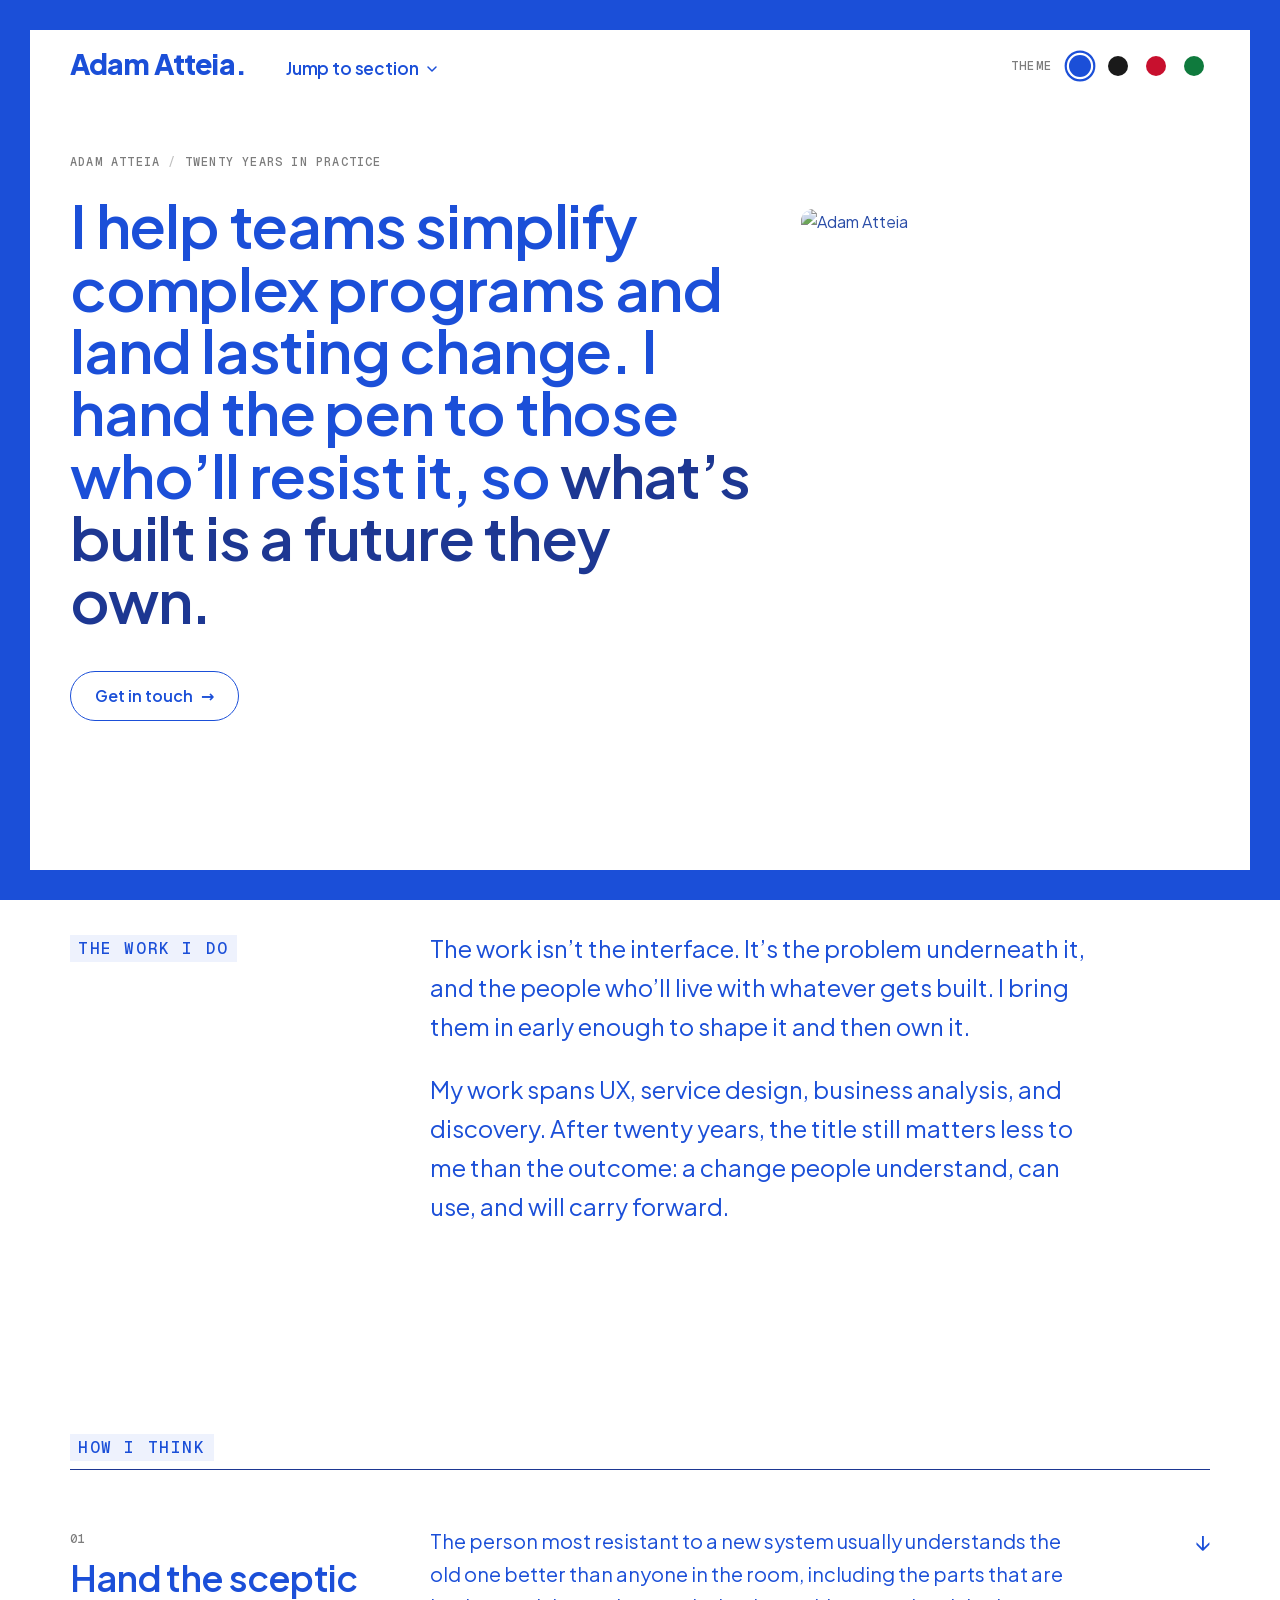
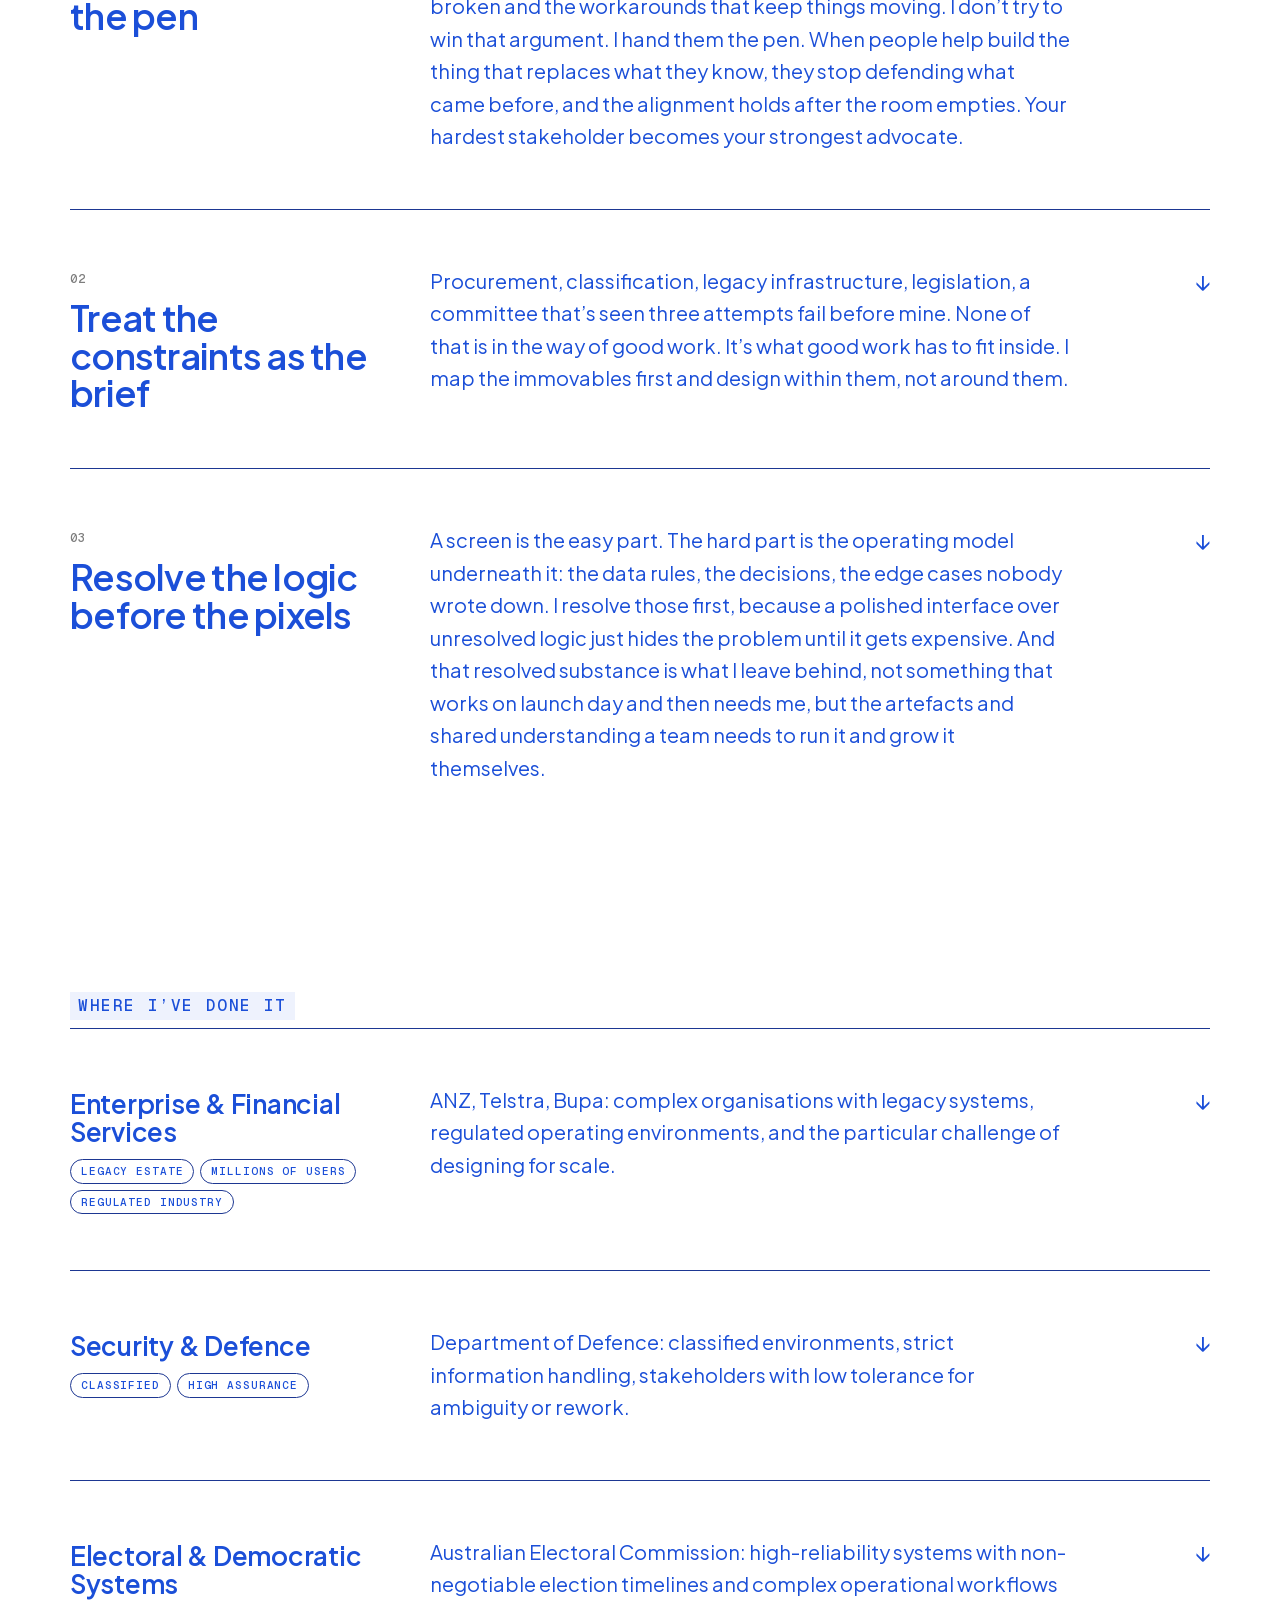
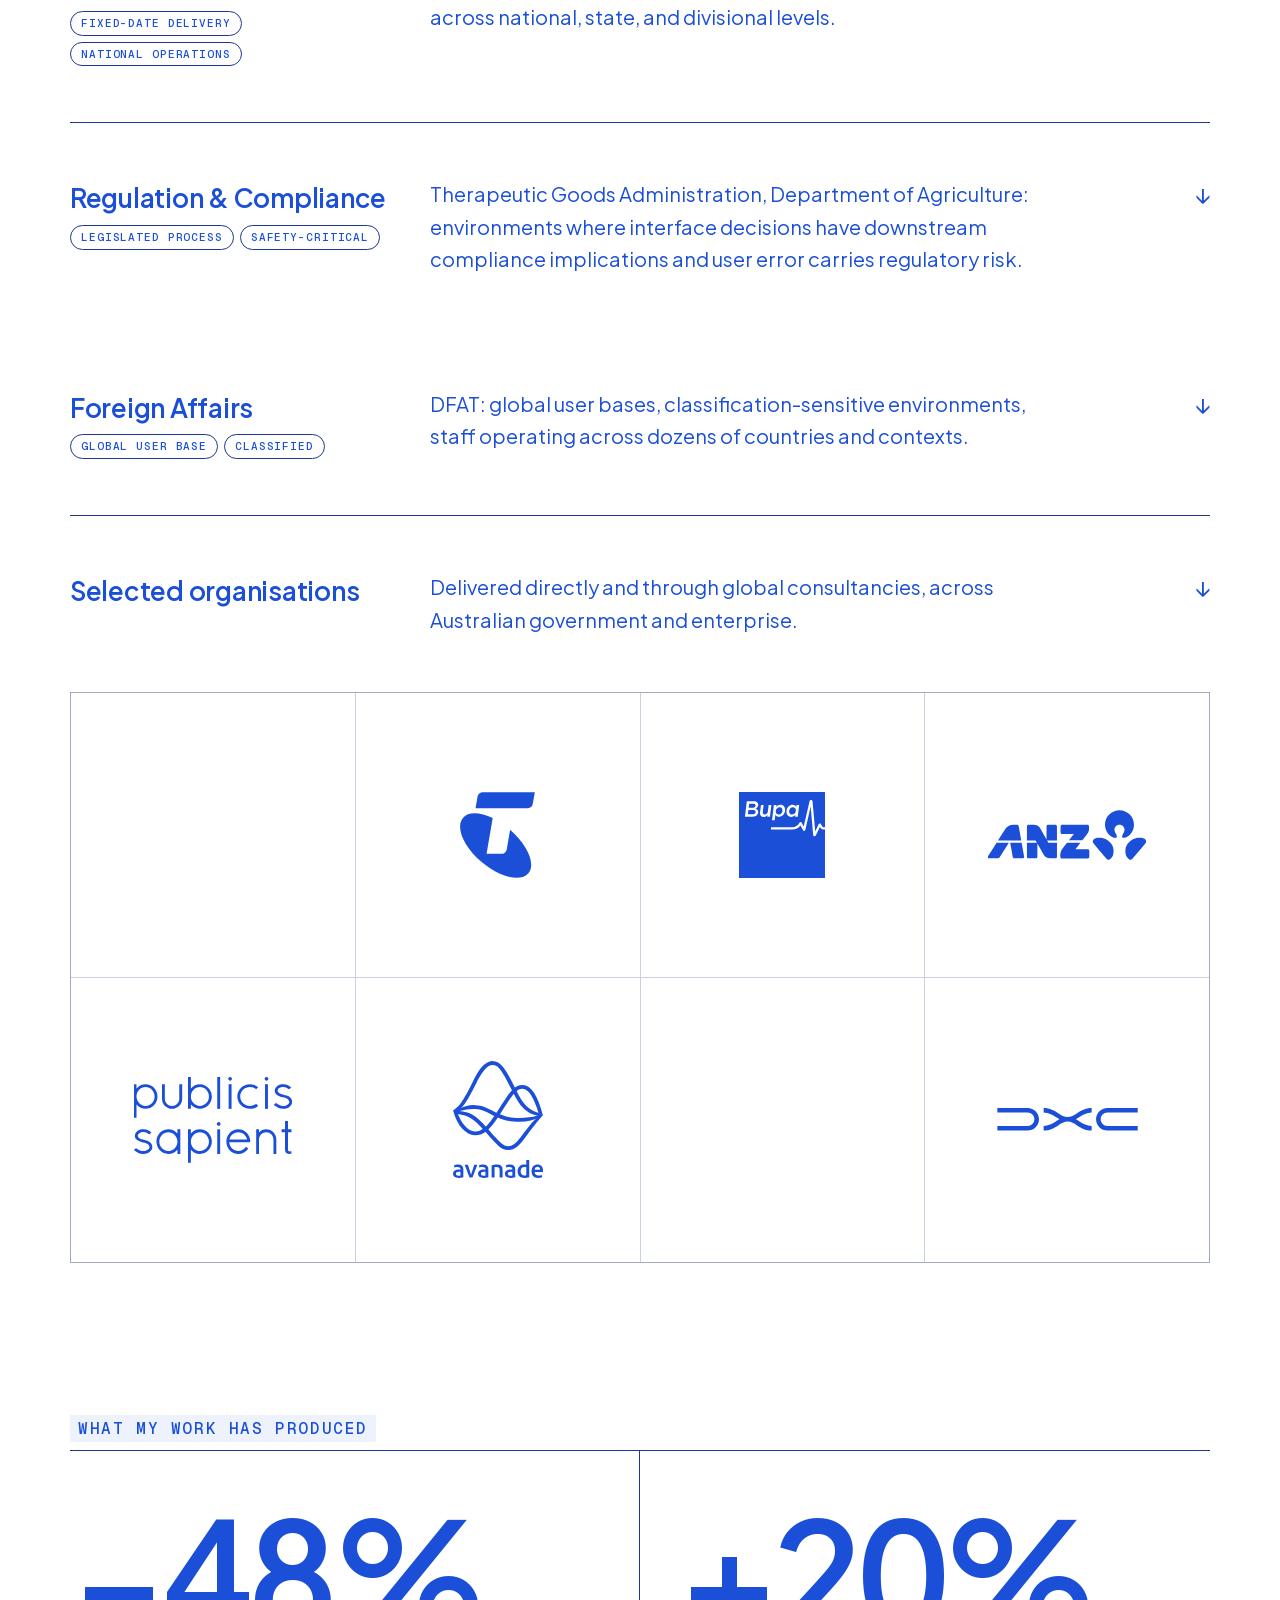
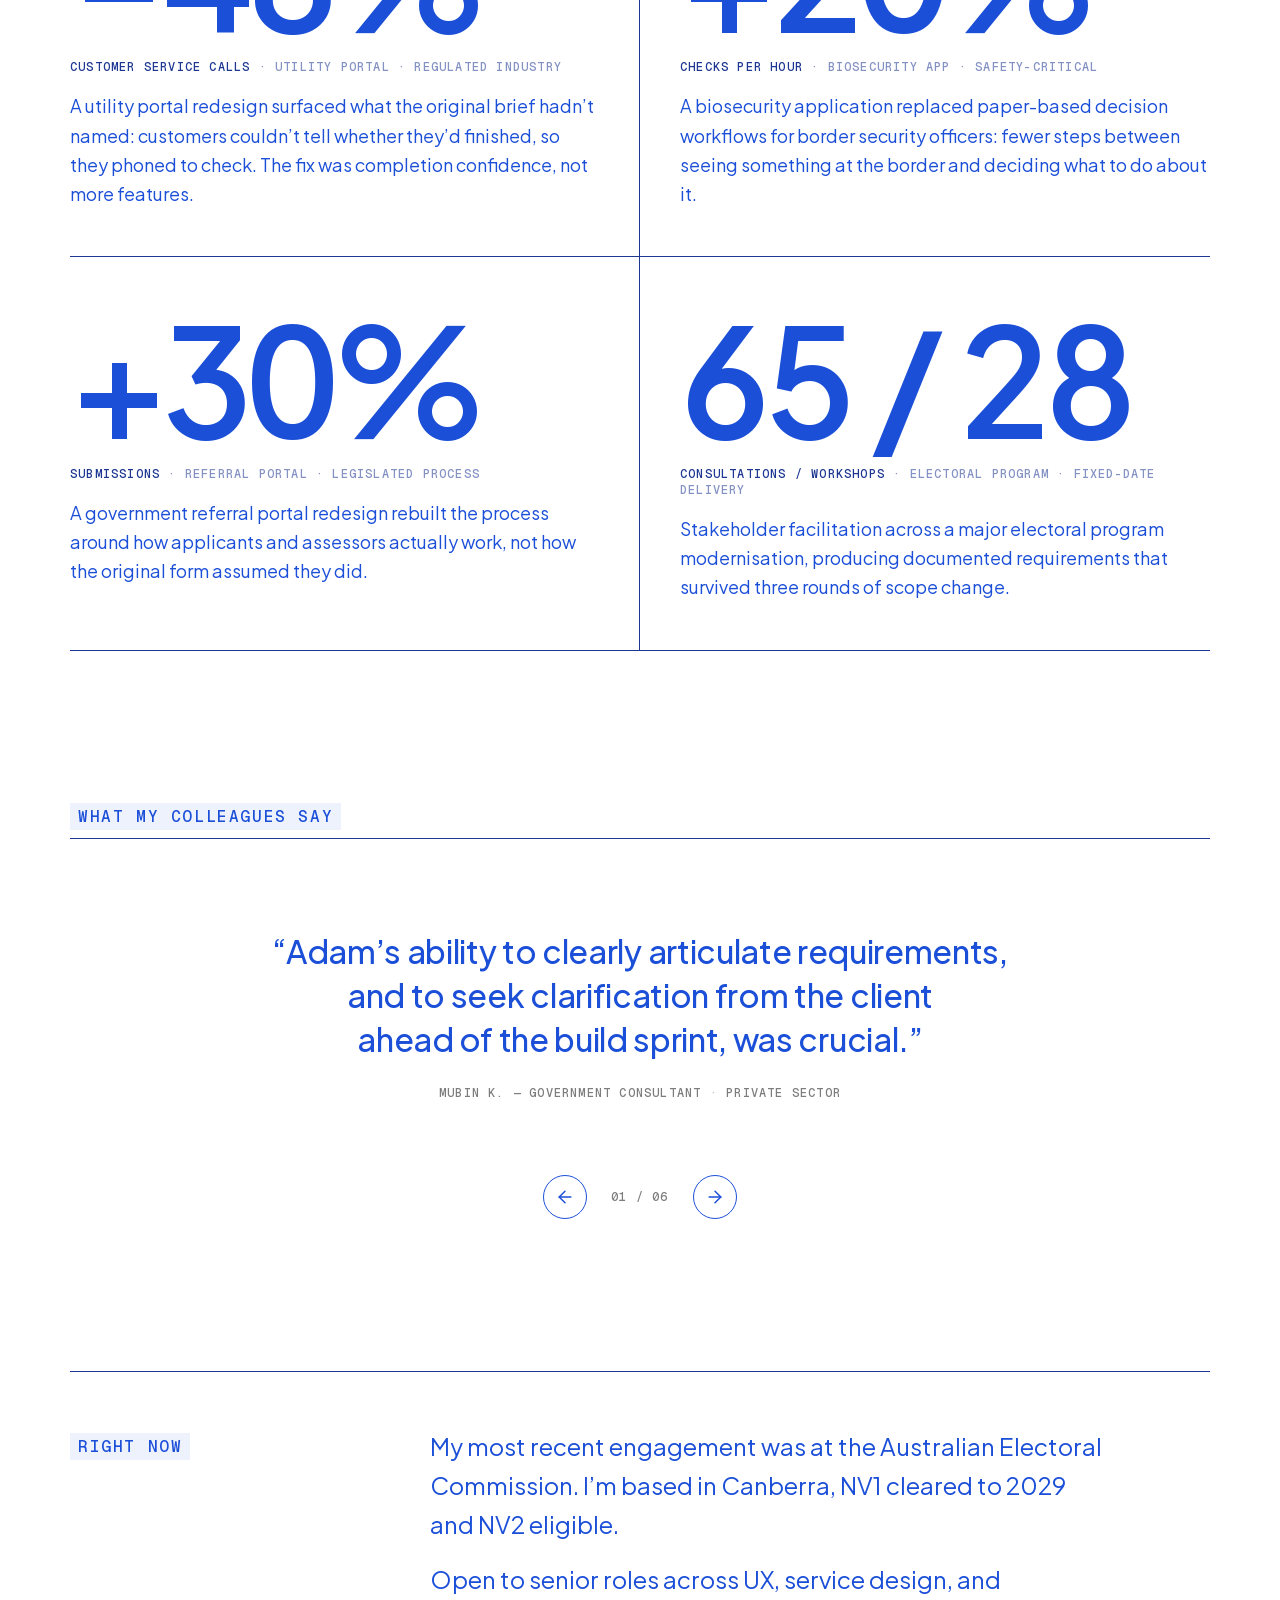
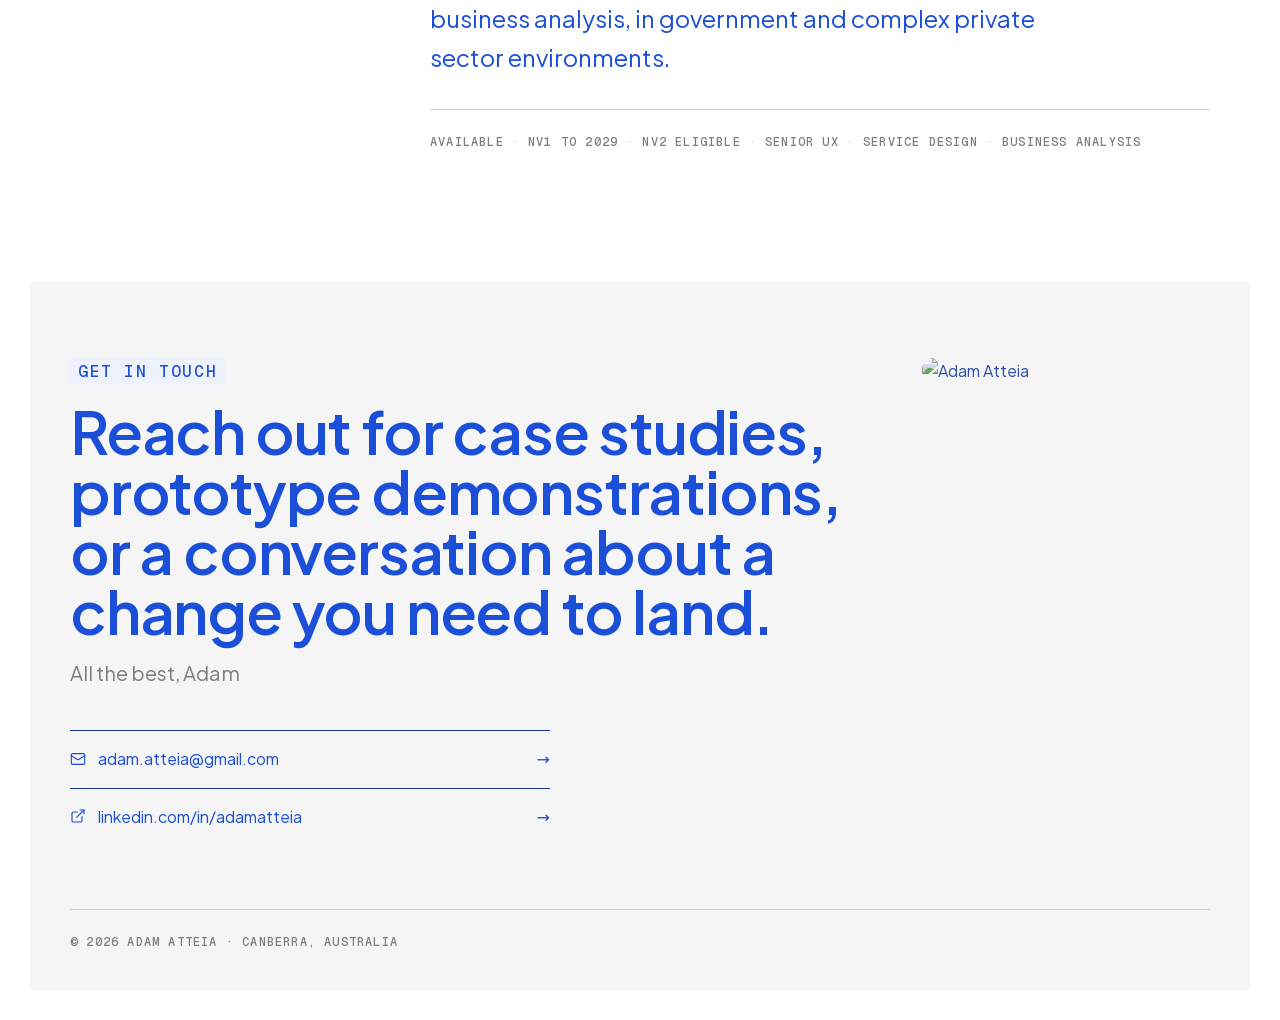
==== commit 1494d836: "Fix Right now paragraph: never flipped by the earlier scheduled swap" ====
--- a/index.html
+++ b/index.html
@@ -1 +1 @@
-<!DOCTYPE html><html lang="en-AU" class="plus_jakarta_sans_6ae0703a-module__xEkhoq__variable geist_mono_a74d3720-module__ylhdFq__variable h-full antialiased"><head><meta charSet="utf-8"/><meta name="viewport" content="width=device-width, initial-scale=1"/><link rel="preload" href="/_next/static/media/797e433ab948586e-s.p.08e28id.o-okb.woff2" as="font" crossorigin="" type="font/woff2"/><link rel="preload" href="/_next/static/media/fba5a26ea33df6a3-s.p.0eehd8tgys7nv.woff2" as="font" crossorigin="" type="font/woff2"/><link rel="stylesheet" href="/_next/static/chunks/174~n1h0g1mr2.css" data-precedence="next"/><link rel="preload" as="script" fetchPriority="low" href="/_next/static/chunks/11kjahy2ntf0n.js"/><script src="/_next/static/chunks/0dgq26a5_oy.a.js" async=""></script><script src="/_next/static/chunks/0wb6jdvd3md34.js" async=""></script><script src="/_next/static/chunks/08dypk6wl8mhd.js" async=""></script><script src="/_next/static/chunks/turbopack-0~fq35t8c8e-y.js" async=""></script><script src="/_next/static/chunks/01xlw8hd842-c.js" async=""></script><script src="/_next/static/chunks/0d3shmwh5_nmn.js" async=""></script><script src="/_next/static/chunks/185d3n7_yk5ll.js" async=""></script><script src="/_next/static/chunks/0be7nt5qa3cbz.js" async=""></script><script src="/_next/static/chunks/0z~6ety54l.ye.js" async=""></script><meta name="next-size-adjust" content=""/><meta name="theme-color" content="#1B4FD8"/><title>Adam Atteia, complex programs and lasting change</title><meta name="description" content="UX, service design, and business analysis for complex government and enterprise programs: security, electoral, regulatory, and foreign affairs. Twenty years, Canberra-based."/><link rel="author" href="https://adamatteia.com"/><meta name="author" content="Adam Atteia"/><link rel="canonical" href="https://adamatteia.com/"/><meta property="og:title" content="Adam Atteia, complex programs and lasting change"/><meta property="og:description" content="UX, service design, and business analysis for complex government and enterprise programs: security, electoral, regulatory, and foreign affairs. Twenty years, Canberra-based."/><meta property="og:url" content="https://adamatteia.com/"/><meta property="og:site_name" content="Adam Atteia"/><meta property="og:locale" content="en_AU"/><meta property="og:image" content="https://adamatteia.com/opengraph-image.png?e90568e1e9fac899"/><meta property="og:image:type" content="image/png"/><meta property="og:image:width" content="1200"/><meta property="og:image:height" content="630"/><meta property="og:image:alt" content="Adam Atteia, complex programs and lasting change. Twenty years across UX, service design, and business analysis in government and enterprise. adamatteia.com, Canberra ACT."/><meta property="og:type" content="article"/><meta property="article:published_time" content="2026-06-12T00:00:00+10:00"/><meta property="article:author" content="Adam Atteia"/><meta name="twitter:card" content="summary_large_image"/><meta name="twitter:title" content="Adam Atteia, complex programs and lasting change"/><meta name="twitter:description" content="UX, service design, and business analysis for complex government and enterprise programs: security, electoral, regulatory, and foreign affairs. Twenty years, Canberra-based."/><meta name="twitter:image" content="https://adamatteia.com/opengraph-image.png?e90568e1e9fac899"/><meta name="twitter:image:alt" content="Adam Atteia, complex programs and lasting change. Twenty years across UX, service design, and business analysis in government and enterprise. adamatteia.com, Canberra ACT."/><meta name="twitter:image:type" content="image/png"/><meta name="twitter:image:width" content="1200"/><meta name="twitter:image:height" content="630"/><link rel="icon" href="/favicon.ico" sizes="48x48"/><link rel="icon" href="/favicon-32x32.png" type="image/png" sizes="32x32"/><link rel="icon" href="/favicon-192x192.png" type="image/png" sizes="192x192"/><link rel="icon" href="/icon-512.png" type="image/png" sizes="512x512"/><link rel="apple-touch-icon" href="/apple-touch-icon.png"/><script>(function(){try{var known=["blue","black","red","green"];var t=localStorage.getItem("theme");if(known.indexOf(t)===-1){t="blue"}document.documentElement.setAttribute("data-theme",t)}catch(e){document.documentElement.setAttribute("data-theme","blue")}})();</script><script>(function(){try{var c=window.CSS;var ok=!!(c&&c.supports&&c.supports("color","color-mix(in srgb, red, blue)")&&typeof c.registerProperty==="function");if(!ok){document.documentElement.setAttribute("data-browser-unsupported","")}}catch(e){document.documentElement.setAttribute("data-browser-unsupported","")}})();</script><style>#browser-support-notice{display:none}html[data-browser-unsupported] #browser-support-notice{display:block}</style><script type="application/ld+json">{"@context":"https://schema.org","@type":"Person","name":"Adam Atteia","url":"https://adamatteia.com","email":"mailto:adam.atteia@gmail.com","jobTitle":["UX Designer","Service Designer","Business Analyst"],"address":{"@type":"PostalAddress","addressLocality":"Canberra","addressRegion":"ACT","addressCountry":"AU"},"sameAs":["https://www.linkedin.com/in/adamatteia"]}</script><script src="/_next/static/chunks/03~yq9q893hmn.js" noModule=""></script></head><body class="min-h-full flex flex-col"><div hidden=""><!--$--><!--/$--></div><div id="browser-support-notice" role="alert" style="box-sizing:border-box;width:100%;position:relative;z-index:2147483647;padding:14px 18px;background:#1B4FD8;color:#ffffff;font-family:system-ui, -apple-system, BlinkMacSystemFont, &#x27;Segoe UI&#x27;, Roboto, Arial, sans-serif;font-size:15px;line-height:1.5;text-align:center"><span style="display:block;max-width:52rem;margin:0 auto"><strong style="font-weight:700">Your browser is out of date.</strong> <!-- -->This page needs a more recent browser to display correctly. Please update your device’s software, or open it in the latest Safari, Chrome, Edge, or Firefox.</span></div><div aria-hidden="true"><div class="pointer-events-none fixed inset-x-0 top-0 z-50 h-[15px] bg-frame md:h-[30px]"></div><div class="pointer-events-none fixed inset-x-0 bottom-0 z-50 h-[15px] bg-frame md:h-[30px]"></div><div class="pointer-events-none fixed inset-y-0 left-0 z-50 w-[15px] bg-frame md:w-[30px]"></div><div class="pointer-events-none fixed inset-y-0 right-0 z-50 w-[15px] bg-frame md:w-[30px]"></div></div><div aria-hidden="true" class="pointer-events-none fixed right-[15px] top-0 z-30 flex h-screen w-[15px] justify-center pb-24 pt-16 md:right-[30px] md:w-[30px] md:pb-28 md:pt-20"><div class="h-full w-[2px] origin-top bg-frame md:w-[3px]" style="transform:scaleY(0)"></div></div><header id="top" class="relative z-[45] scroll-mt-[15px] bg-background md:scroll-mt-[30px]"><div aria-hidden="true" style="height:0" class="pointer-events-none absolute inset-x-0 top-0 z-10 overflow-hidden"><div style="transform:translateY(-100vh)" class="min-h-screen bg-primary transition-transform duration-500 ease-[cubic-bezier(0.22,1,0.36,1)] will-change-transform"></div></div><div id="section-menu" inert="" class="absolute inset-x-0 top-full z-[15] overflow-hidden pointer-events-none"><div style="transform:translateY(-100vh)" class="text-primary-foreground transition-transform duration-500 ease-[cubic-bezier(0.22,1,0.36,1)] will-change-transform"><div style="max-height:calc(100dvh - 30px)" class="mx-auto w-full max-w-[78rem] overflow-y-auto overscroll-contain px-6 pb-12 pt-2 sm:px-10 md:pb-16"><nav aria-label="Sections"><a href="#work" class="flex items-baseline gap-5 border-t border-primary-foreground/25 py-5 transition-opacity last:border-b hover:opacity-70"><span class="font-mono text-xs tabular-nums opacity-70">01</span><span class="text-3xl font-semibold tracking-[-0.02em] md:text-4xl">The work I do</span></a><a href="#principles" class="flex items-baseline gap-5 border-t border-primary-foreground/25 py-5 transition-opacity last:border-b hover:opacity-70"><span class="font-mono text-xs tabular-nums opacity-70">02</span><span class="text-3xl font-semibold tracking-[-0.02em] md:text-4xl">How I think</span></a><a href="#sectors" class="flex items-baseline gap-5 border-t border-primary-foreground/25 py-5 transition-opacity last:border-b hover:opacity-70"><span class="font-mono text-xs tabular-nums opacity-70">03</span><span class="text-3xl font-semibold tracking-[-0.02em] md:text-4xl">Where I’ve done it</span></a><a href="#outcomes" class="flex items-baseline gap-5 border-t border-primary-foreground/25 py-5 transition-opacity last:border-b hover:opacity-70"><span class="font-mono text-xs tabular-nums opacity-70">04</span><span class="text-3xl font-semibold tracking-[-0.02em] md:text-4xl">What my work has produced</span></a><a href="#testimonials" class="flex items-baseline gap-5 border-t border-primary-foreground/25 py-5 transition-opacity last:border-b hover:opacity-70"><span class="font-mono text-xs tabular-nums opacity-70">05</span><span class="text-3xl font-semibold tracking-[-0.02em] md:text-4xl">What my colleagues say</span></a><a href="#right-now" class="flex items-baseline gap-5 border-t border-primary-foreground/25 py-5 transition-opacity last:border-b hover:opacity-70"><span class="font-mono text-xs tabular-nums opacity-70">06</span><span class="text-3xl font-semibold tracking-[-0.02em] md:text-4xl">Right now</span></a><a href="#contact" class="flex items-baseline gap-5 border-t border-primary-foreground/25 py-5 transition-opacity last:border-b hover:opacity-70"><span class="font-mono text-xs tabular-nums opacity-70">07</span><span class="text-3xl font-semibold tracking-[-0.02em] md:text-4xl">Get in touch</span></a></nav><div class="flex items-center justify-between border-b border-primary-foreground/25 py-5 sm:hidden"><span aria-hidden="true" class="font-mono text-xs font-medium uppercase tracking-[0.1em] text-primary-foreground/70">Theme</span><div role="radiogroup" aria-label="Colour theme" class="flex items-center gap-1 sm:gap-1.5"><button type="button" role="radio" aria-checked="true" aria-label="Blue" tabindex="0" class="inline-flex h-6 w-6 items-center justify-center rounded-full sm:h-8 sm:w-8"><span aria-hidden="true" style="background-color:#1B4FD8" class="h-3.5 w-3.5 rounded-full ring-offset-2 transition-transform duration-200 motion-reduce:transition-none sm:h-5 sm:w-5 hover:scale-110 motion-reduce:hover:scale-100 scale-110 ring-2 ring-primary-foreground ring-offset-primary"></span></button><button type="button" role="radio" aria-checked="false" aria-label="Black" tabindex="-1" class="inline-flex h-6 w-6 items-center justify-center rounded-full sm:h-8 sm:w-8"><span aria-hidden="true" style="background-color:#1A1A1A" class="h-3.5 w-3.5 rounded-full ring-offset-2 transition-transform duration-200 motion-reduce:transition-none sm:h-5 sm:w-5 hover:scale-110 motion-reduce:hover:scale-100 ring-primary-foreground ring-offset-primary"></span></button><button type="button" role="radio" aria-checked="false" aria-label="Red" tabindex="-1" class="inline-flex h-6 w-6 items-center justify-center rounded-full sm:h-8 sm:w-8"><span aria-hidden="true" style="background-color:#C8102E" class="h-3.5 w-3.5 rounded-full ring-offset-2 transition-transform duration-200 motion-reduce:transition-none sm:h-5 sm:w-5 hover:scale-110 motion-reduce:hover:scale-100 ring-primary-foreground ring-offset-primary"></span></button><button type="button" role="radio" aria-checked="false" aria-label="Green" tabindex="-1" class="inline-flex h-6 w-6 items-center justify-center rounded-full sm:h-8 sm:w-8"><span aria-hidden="true" style="background-color:#0F7A3D" class="h-3.5 w-3.5 rounded-full ring-offset-2 transition-transform duration-200 motion-reduce:transition-none sm:h-5 sm:w-5 hover:scale-110 motion-reduce:hover:scale-100 ring-primary-foreground ring-offset-primary"></span></button></div></div></div></div></div><div class="mx-auto flex w-full max-w-[78rem] items-center justify-between gap-3 px-6 py-5 sm:gap-6 sm:px-10 relative z-20"><div class="flex items-baseline gap-6 md:gap-10"><a href="#top" aria-label="Adam Atteia — back to top" class="whitespace-nowrap text-[clamp(1.25rem,6.15vw,1.75rem)] font-extrabold leading-none tracking-[-0.03em] text-primary">Adam Atteia<span aria-hidden="true">.</span></a><button type="button" aria-expanded="false" aria-controls="section-menu" class="hidden items-baseline gap-1.5 text-[17px] font-semibold tracking-[-0.01em] hover:opacity-70 md:inline-flex transition-colors duration-200 text-primary">Jump to section<svg xmlns="http://www.w3.org/2000/svg" width="24" height="24" viewBox="0 0 24 24" fill="none" stroke="currentColor" stroke-width="2.25" stroke-linecap="round" stroke-linejoin="round" class="lucide lucide-chevron-down h-4 w-4 self-center" aria-hidden="true"><path d="m6 9 6 6 6-6"></path></svg></button></div><div class="flex items-center gap-2 sm:gap-3"><span aria-hidden="true" class="hidden font-mono text-xs font-medium uppercase tracking-[0.1em] transition-colors duration-200 sm:inline text-muted-foreground">Theme</span><div role="radiogroup" aria-label="Colour theme" class="flex items-center gap-1 sm:gap-1.5"><button type="button" role="radio" aria-checked="true" aria-label="Blue" tabindex="0" class="inline-flex h-6 w-6 items-center justify-center rounded-full sm:h-8 sm:w-8"><span aria-hidden="true" style="background-color:#1B4FD8" class="h-3.5 w-3.5 rounded-full ring-offset-2 transition-transform duration-200 motion-reduce:transition-none sm:h-5 sm:w-5 hover:scale-110 motion-reduce:hover:scale-100 scale-110 ring-2 ring-foreground ring-offset-background"></span></button><button type="button" role="radio" aria-checked="false" aria-label="Black" tabindex="-1" class="inline-flex h-6 w-6 items-center justify-center rounded-full sm:h-8 sm:w-8"><span aria-hidden="true" style="background-color:#1A1A1A" class="h-3.5 w-3.5 rounded-full ring-offset-2 transition-transform duration-200 motion-reduce:transition-none sm:h-5 sm:w-5 hover:scale-110 motion-reduce:hover:scale-100 ring-foreground ring-offset-background"></span></button><button type="button" role="radio" aria-checked="false" aria-label="Red" tabindex="-1" class="inline-flex h-6 w-6 items-center justify-center rounded-full sm:h-8 sm:w-8"><span aria-hidden="true" style="background-color:#C8102E" class="h-3.5 w-3.5 rounded-full ring-offset-2 transition-transform duration-200 motion-reduce:transition-none sm:h-5 sm:w-5 hover:scale-110 motion-reduce:hover:scale-100 ring-foreground ring-offset-background"></span></button><button type="button" role="radio" aria-checked="false" aria-label="Green" tabindex="-1" class="inline-flex h-6 w-6 items-center justify-center rounded-full sm:h-8 sm:w-8"><span aria-hidden="true" style="background-color:#0F7A3D" class="h-3.5 w-3.5 rounded-full ring-offset-2 transition-transform duration-200 motion-reduce:transition-none sm:h-5 sm:w-5 hover:scale-110 motion-reduce:hover:scale-100 ring-foreground ring-offset-background"></span></button></div><button type="button" aria-expanded="false" aria-controls="section-menu" aria-label="Jump to section" class="inline-flex h-10 w-10 items-center justify-center rounded-full border transition-colors md:hidden border-primary text-primary hover:bg-primary hover:text-primary-foreground"><svg xmlns="http://www.w3.org/2000/svg" width="24" height="24" viewBox="0 0 24 24" fill="none" stroke="currentColor" stroke-width="1.75" stroke-linecap="round" stroke-linejoin="round" class="lucide lucide-menu h-5 w-5" aria-hidden="true"><path d="M4 5h16"></path><path d="M4 12h16"></path><path d="M4 19h16"></path></svg></button></div></div></header><a href="#top" aria-label="Jump to top" class="fixed bottom-6 right-6 z-40 inline-flex h-12 w-12 items-center justify-center rounded-full border border-primary bg-background text-primary shadow-md transition-all duration-300 hover:bg-primary hover:text-primary-foreground md:bottom-10 md:right-10 pointer-events-none translate-y-3 opacity-0"><svg xmlns="http://www.w3.org/2000/svg" width="24" height="24" viewBox="0 0 24 24" fill="none" stroke="currentColor" stroke-width="1.75" stroke-linecap="round" stroke-linejoin="round" class="lucide lucide-arrow-up h-5 w-5" aria-hidden="true"><path d="m5 12 7-7 7 7"></path><path d="M12 19V5"></path></svg></a><main class="flex-1"><section aria-label="Introduction" class="relative px-6 pb-13 pt-10 sm:px-10 md:pb-19 md:pt-13"><div class="mx-auto grid w-full max-w-[78rem] grid-cols-1 items-end gap-10 md:grid-cols-[1.25fr_0.75fr] md:gap-12"><div><p class="hero-fade font-mono text-xs font-medium uppercase tracking-[0.1em] text-muted-foreground">Adam Atteia <span class="text-muted-foreground/50">/</span> Twenty years in practice</p><h1 class="mt-6 max-w-[16ch] text-balance text-[2.25rem] font-semibold leading-[1.04] tracking-[-0.02em] sm:text-5xl md:text-[3.75rem]"><span class="reveal-word" style="--word-index:0">I</span> <span class="reveal-word" style="--word-index:1">help</span> <span class="reveal-word" style="--word-index:2">teams</span> <span class="reveal-word" style="--word-index:3">simplify</span> <span class="reveal-word" style="--word-index:4">complex</span> <span class="reveal-word" style="--word-index:5">programs</span> <span class="reveal-word" style="--word-index:6">and</span> <span class="reveal-word" style="--word-index:7">land</span> <span class="reveal-word" style="--word-index:8">lasting</span> <span class="reveal-word" style="--word-index:9">change.</span> <span class="reveal-word" style="--word-index:10">I</span> <span class="reveal-word" style="--word-index:11">hand</span> <span class="reveal-word" style="--word-index:12">the</span> <span class="reveal-word" style="--word-index:13">pen</span> <span class="reveal-word" style="--word-index:14">to</span> <span class="reveal-word" style="--word-index:15">those</span> <span class="reveal-word" style="--word-index:16">who’ll</span> <span class="reveal-word" style="--word-index:17">resist</span> <span class="reveal-word" style="--word-index:18">it,</span> <span class="reveal-word" style="--word-index:19">so</span> <span class="text-ink"><span class="reveal-word" style="--word-index:20">what’s</span> <span class="reveal-word" style="--word-index:21">built</span> <span class="reveal-word" style="--word-index:22">is</span> <span class="reveal-word" style="--word-index:23">a</span> <span class="reveal-word" style="--word-index:24">future</span> <span class="reveal-word" style="--word-index:25">they</span> <span class="reveal-word" style="--word-index:26">own.</span></span></h1><div class="hero-fade mt-10" style="--hero-delay:560ms"><a class="group inline-flex items-center gap-2 rounded-full border border-primary px-6 py-3 text-base font-semibold transition-colors text-primary hover:bg-primary hover:text-primary-foreground" href="#contact"><span>Get in touch</span><span aria-hidden="true" class="transition-transform duration-200 group-hover:translate-x-1">→</span></a></div></div><div class="hero-fade order-first md:order-none" style="--hero-delay:160ms"><div class="relative aspect-[4/5] w-full overflow-hidden rounded-md"><picture><source srcSet="/images/headshots/054.webp" type="image/webp"/><img src="/images/headshots/054.jpg" alt="Adam Atteia" data-hero-theme="blue" decoding="async" fetchPriority="high" class="hero-headshot absolute inset-0 h-full w-full object-cover object-[center_20%] [filter:grayscale(0.35)_contrast(1.02)]"/></picture><picture><source srcSet="/images/headshots/060.webp" type="image/webp"/><img src="/images/headshots/060.jpg" alt="Adam Atteia" data-hero-theme="black" decoding="async" fetchPriority="auto" class="hero-headshot absolute inset-0 h-full w-full object-cover object-[center_20%] [filter:grayscale(0.35)_contrast(1.02)]"/></picture><picture><source srcSet="/images/headshots/057.webp" type="image/webp"/><img src="/images/headshots/057.jpg" alt="Adam Atteia" data-hero-theme="red" decoding="async" fetchPriority="auto" class="hero-headshot absolute inset-0 h-full w-full object-cover object-[center_20%] [filter:grayscale(0.35)_contrast(1.02)]"/></picture><picture><source srcSet="/images/headshots/072.webp" type="image/webp"/><img src="/images/headshots/072.jpg" alt="Adam Atteia" data-hero-theme="green" decoding="async" fetchPriority="auto" class="hero-headshot absolute inset-0 h-full w-full object-cover object-[center_20%] [filter:grayscale(0.35)_contrast(1.02)]"/></picture></div></div></div></section><section id="work" class="relative z-10 scroll-mt-[15px] px-6 py-13 sm:px-10 md:scroll-mt-[30px] md:py-19" aria-label="The work I do"><div class="mx-auto w-full max-w-[78rem]"><div class="relative grid grid-cols-1 gap-x-10 gap-y-5 py-10 md:py-14 md:grid-cols-[20rem_1fr]"><span aria-hidden="true" data-reveal="rule" class="absolute inset-x-0 top-0 h-px origin-left bg-border-strong"></span><div data-reveal="rise" class="font-mono text-xs font-medium uppercase tracking-[0.1em] text-muted-foreground md:pt-1.5"><span class="section-eyebrow">The work I do</span></div><div data-reveal="rise" style="--reveal-delay:80ms" class="relative min-w-0"><div class="max-w-[42rem] space-y-6 text-xl leading-relaxed text-foreground md:text-2xl"><p>The work isn’t the interface. It’s the problem underneath it, and the people who’ll live with whatever gets built. I bring them in early enough to shape it and then own it.</p><p>My work spans UX, service design, business analysis, and discovery. After twenty years, the title still matters less to me than the outcome: a change people understand, can use, and will carry forward.</p></div></div></div></div></section><section id="principles" class="relative z-10 scroll-mt-[15px] px-6 py-13 sm:px-10 md:scroll-mt-[30px] md:py-19" aria-label="How I think"><div class="mx-auto w-full max-w-[78rem]"><h2 data-reveal="rise" class="section-eyebrow mb-2">How I think</h2><div class="relative grid grid-cols-1 gap-x-10 gap-y-5 py-10 md:py-14 md:grid-cols-[20rem_1fr]"><span aria-hidden="true" data-reveal="rule" class="absolute inset-x-0 top-0 h-px origin-left bg-border-strong"></span><div data-reveal="rise" class="font-mono text-xs font-medium uppercase tracking-[0.1em] text-muted-foreground md:pt-1.5"><span class="flex flex-col gap-3"><span class="font-mono text-xs font-medium tabular-nums text-muted-foreground">01</span><span class="font-sans text-[1.75rem] font-semibold normal-case leading-[1.05] tracking-[-0.02em] text-foreground sm:text-[2rem] md:text-[2.25rem]">Hand the sceptic the pen</span></span></div><div data-reveal="rise" style="--reveal-delay:80ms" class="relative min-w-0 md:pr-12"><p class="max-w-[40rem] text-lg leading-relaxed text-foreground md:text-xl">The person most resistant to a new system usually understands the old one better than anyone in the room, including the parts that are broken and the workarounds that keep things moving. I don’t try to win that argument. I hand them the pen. When people help build the thing that replaces what they know, they stop defending what came before, and the alignment holds after the room empties. Your hardest stakeholder becomes your strongest advocate.</p><span aria-hidden="true" class="pointer-events-none absolute right-0 top-0 hidden text-2xl text-primary md:block">↓</span></div></div><div class="relative grid grid-cols-1 gap-x-10 gap-y-5 py-10 md:py-14 md:grid-cols-[20rem_1fr]"><span aria-hidden="true" data-reveal="rule" class="absolute inset-x-0 top-0 h-px origin-left bg-border-strong"></span><div data-reveal="rise" class="font-mono text-xs font-medium uppercase tracking-[0.1em] text-muted-foreground md:pt-1.5"><span class="flex flex-col gap-3"><span class="font-mono text-xs font-medium tabular-nums text-muted-foreground">02</span><span class="font-sans text-[1.75rem] font-semibold normal-case leading-[1.05] tracking-[-0.02em] text-foreground sm:text-[2rem] md:text-[2.25rem]">Treat the constraints as the brief</span></span></div><div data-reveal="rise" style="--reveal-delay:80ms" class="relative min-w-0 md:pr-12"><p class="max-w-[40rem] text-lg leading-relaxed text-foreground md:text-xl">Procurement, classification, legacy infrastructure, legislation, a committee that’s seen three attempts fail before mine. None of that is in the way of good work. It’s what good work has to fit inside. I map the immovables first and design within them, not around them.</p><span aria-hidden="true" class="pointer-events-none absolute right-0 top-0 hidden text-2xl text-primary md:block">↓</span></div></div><div class="relative grid grid-cols-1 gap-x-10 gap-y-5 py-10 md:py-14 md:grid-cols-[20rem_1fr]"><span aria-hidden="true" data-reveal="rule" class="absolute inset-x-0 top-0 h-px origin-left bg-border-strong"></span><div data-reveal="rise" class="font-mono text-xs font-medium uppercase tracking-[0.1em] text-muted-foreground md:pt-1.5"><span class="flex flex-col gap-3"><span class="font-mono text-xs font-medium tabular-nums text-muted-foreground">03</span><span class="font-sans text-[1.75rem] font-semibold normal-case leading-[1.05] tracking-[-0.02em] text-foreground sm:text-[2rem] md:text-[2.25rem]">Resolve the logic before the pixels</span></span></div><div data-reveal="rise" style="--reveal-delay:80ms" class="relative min-w-0 md:pr-12"><p class="max-w-[40rem] text-lg leading-relaxed text-foreground md:text-xl">A screen is the easy part. The hard part is the operating model underneath it: the data rules, the decisions, the edge cases nobody wrote down. I resolve those first, because a polished interface over unresolved logic just hides the problem until it gets expensive. And that resolved substance is what I leave behind, not something that works on launch day and then needs me, but the artefacts and shared understanding a team needs to run it and grow it themselves.</p><span aria-hidden="true" class="pointer-events-none absolute right-0 top-0 hidden text-2xl text-primary md:block">↓</span></div></div></div></section><section id="sectors" class="relative z-10 scroll-mt-[15px] px-6 py-13 sm:px-10 md:scroll-mt-[30px] md:py-19" aria-label="Where I’ve done it"><div class="mx-auto w-full max-w-[78rem]"><h2 data-reveal="rise" class="section-eyebrow mb-2">Where I’ve done it</h2><div class="relative grid grid-cols-1 gap-x-10 gap-y-5 py-10 md:py-14 md:grid-cols-[20rem_1fr]"><span aria-hidden="true" data-reveal="rule" class="absolute inset-x-0 top-0 h-px origin-left bg-border-strong"></span><div data-reveal="rise" class="font-mono text-xs font-medium uppercase tracking-[0.1em] text-muted-foreground md:pt-1.5"><span class="flex flex-col gap-3"><span class="font-sans text-[1.375rem] font-semibold normal-case leading-[1.1] tracking-[-0.01em] text-foreground md:text-[1.625rem]">Enterprise &amp; Financial Services</span><span class="flex flex-wrap gap-1.5"><span class="inline-flex items-center gap-1.5 rounded-full border border-border-strong px-2.5 py-1 font-mono text-[0.6875rem] font-medium uppercase tracking-[0.08em] text-primary">Legacy estate</span><span class="inline-flex items-center gap-1.5 rounded-full border border-border-strong px-2.5 py-1 font-mono text-[0.6875rem] font-medium uppercase tracking-[0.08em] text-primary">Millions of users</span><span class="inline-flex items-center gap-1.5 rounded-full border border-border-strong px-2.5 py-1 font-mono text-[0.6875rem] font-medium uppercase tracking-[0.08em] text-primary">Regulated industry</span></span></span></div><div data-reveal="rise" style="--reveal-delay:80ms" class="relative min-w-0 md:pr-12"><p class="max-w-[40rem] text-lg leading-relaxed text-foreground md:text-xl">ANZ, Telstra, Bupa: complex organisations with legacy systems, regulated operating environments, and the particular challenge of designing for scale.</p><span aria-hidden="true" class="pointer-events-none absolute right-0 top-0 hidden text-2xl text-primary md:block">↓</span></div></div><div class="relative grid grid-cols-1 gap-x-10 gap-y-5 py-10 md:py-14 md:grid-cols-[20rem_1fr]"><span aria-hidden="true" data-reveal="rule" class="absolute inset-x-0 top-0 h-px origin-left bg-border-strong"></span><div data-reveal="rise" class="font-mono text-xs font-medium uppercase tracking-[0.1em] text-muted-foreground md:pt-1.5"><span class="flex flex-col gap-3"><span class="font-sans text-[1.375rem] font-semibold normal-case leading-[1.1] tracking-[-0.01em] text-foreground md:text-[1.625rem]">Security &amp; Defence</span><span class="flex flex-wrap gap-1.5"><span class="inline-flex items-center gap-1.5 rounded-full border border-border-strong px-2.5 py-1 font-mono text-[0.6875rem] font-medium uppercase tracking-[0.08em] text-primary">Classified</span><span class="inline-flex items-center gap-1.5 rounded-full border border-border-strong px-2.5 py-1 font-mono text-[0.6875rem] font-medium uppercase tracking-[0.08em] text-primary">High assurance</span></span></span></div><div data-reveal="rise" style="--reveal-delay:80ms" class="relative min-w-0 md:pr-12"><p class="max-w-[40rem] text-lg leading-relaxed text-foreground md:text-xl">Department of Defence: classified environments, strict information handling, stakeholders with low tolerance for ambiguity or rework.</p><span aria-hidden="true" class="pointer-events-none absolute right-0 top-0 hidden text-2xl text-primary md:block">↓</span></div></div><div class="relative grid grid-cols-1 gap-x-10 gap-y-5 py-10 md:py-14 md:grid-cols-[20rem_1fr]"><span aria-hidden="true" data-reveal="rule" class="absolute inset-x-0 top-0 h-px origin-left bg-border-strong"></span><div data-reveal="rise" class="font-mono text-xs font-medium uppercase tracking-[0.1em] text-muted-foreground md:pt-1.5"><span class="flex flex-col gap-3"><span class="font-sans text-[1.375rem] font-semibold normal-case leading-[1.1] tracking-[-0.01em] text-foreground md:text-[1.625rem]">Electoral &amp; Democratic Systems</span><span class="flex flex-wrap gap-1.5"><span class="inline-flex items-center gap-1.5 rounded-full border border-border-strong px-2.5 py-1 font-mono text-[0.6875rem] font-medium uppercase tracking-[0.08em] text-primary">Fixed-date delivery</span><span class="inline-flex items-center gap-1.5 rounded-full border border-border-strong px-2.5 py-1 font-mono text-[0.6875rem] font-medium uppercase tracking-[0.08em] text-primary">National operations</span></span></span></div><div data-reveal="rise" style="--reveal-delay:80ms" class="relative min-w-0 md:pr-12"><p class="max-w-[40rem] text-lg leading-relaxed text-foreground md:text-xl">Australian Electoral Commission: high-reliability systems with non-negotiable election timelines and complex operational workflows across national, state, and divisional levels.</p><span aria-hidden="true" class="pointer-events-none absolute right-0 top-0 hidden text-2xl text-primary md:block">↓</span></div></div><div class="relative grid grid-cols-1 gap-x-10 gap-y-5 py-10 md:py-14 md:grid-cols-[20rem_1fr]"><span aria-hidden="true" data-reveal="rule" class="absolute inset-x-0 top-0 h-px origin-left bg-border-strong"></span><div data-reveal="rise" class="font-mono text-xs font-medium uppercase tracking-[0.1em] text-muted-foreground md:pt-1.5"><span class="flex flex-col gap-3"><span class="font-sans text-[1.375rem] font-semibold normal-case leading-[1.1] tracking-[-0.01em] text-foreground md:text-[1.625rem]">Regulation &amp; Compliance</span><span class="flex flex-wrap gap-1.5"><span class="inline-flex items-center gap-1.5 rounded-full border border-border-strong px-2.5 py-1 font-mono text-[0.6875rem] font-medium uppercase tracking-[0.08em] text-primary">Legislated process</span><span class="inline-flex items-center gap-1.5 rounded-full border border-border-strong px-2.5 py-1 font-mono text-[0.6875rem] font-medium uppercase tracking-[0.08em] text-primary">Safety-critical</span></span></span></div><div data-reveal="rise" style="--reveal-delay:80ms" class="relative min-w-0 md:pr-12"><p class="max-w-[40rem] text-lg leading-relaxed text-foreground md:text-xl">Therapeutic Goods Administration, Department of Agriculture: environments where interface decisions have downstream compliance implications and user error carries regulatory risk.</p><span aria-hidden="true" class="pointer-events-none absolute right-0 top-0 hidden text-2xl text-primary md:block">↓</span></div></div><div class="relative grid grid-cols-1 gap-x-10 gap-y-5 py-10 md:py-14 md:grid-cols-[20rem_1fr]"><span aria-hidden="true" data-reveal="rule" class="absolute inset-x-0 top-0 h-px origin-left bg-border-strong"></span><div data-reveal="rise" class="font-mono text-xs font-medium uppercase tracking-[0.1em] text-muted-foreground md:pt-1.5"><span class="flex flex-col gap-3"><span class="font-sans text-[1.375rem] font-semibold normal-case leading-[1.1] tracking-[-0.01em] text-foreground md:text-[1.625rem]">Foreign Affairs</span><span class="flex flex-wrap gap-1.5"><span class="inline-flex items-center gap-1.5 rounded-full border border-border-strong px-2.5 py-1 font-mono text-[0.6875rem] font-medium uppercase tracking-[0.08em] text-primary">Global user base</span><span class="inline-flex items-center gap-1.5 rounded-full border border-border-strong px-2.5 py-1 font-mono text-[0.6875rem] font-medium uppercase tracking-[0.08em] text-primary">Classified</span></span></span></div><div data-reveal="rise" style="--reveal-delay:80ms" class="relative min-w-0 md:pr-12"><p class="max-w-[40rem] text-lg leading-relaxed text-foreground md:text-xl">DFAT: global user bases, classification-sensitive environments, staff operating across dozens of countries and contexts.</p><span aria-hidden="true" class="pointer-events-none absolute right-0 top-0 hidden text-2xl text-primary md:block">↓</span></div></div><div class="relative grid grid-cols-1 gap-x-10 gap-y-5 py-10 md:py-14 md:grid-cols-[20rem_1fr]"><span aria-hidden="true" data-reveal="rule" class="absolute inset-x-0 top-0 h-px origin-left bg-border-strong"></span><div data-reveal="rise" class="font-mono text-xs font-medium uppercase tracking-[0.1em] text-muted-foreground md:pt-1.5"><span class="flex flex-col gap-3"><span class="font-sans text-[1.375rem] font-semibold normal-case leading-[1.1] tracking-[-0.01em] text-foreground md:text-[1.625rem]">Selected organisations</span></span></div><div data-reveal="rise" style="--reveal-delay:80ms" class="relative min-w-0 md:pr-12"><p class="max-w-[40rem] text-lg leading-relaxed text-foreground md:text-xl">Delivered directly and through global consultancies, across Australian government and enterprise.</p><span aria-hidden="true" class="pointer-events-none absolute right-0 top-0 hidden text-2xl text-primary md:block">↓</span></div></div><div class="grid grid-cols-2 gap-px border border-border bg-border sm:grid-cols-4"><div data-reveal="rise" style="--reveal-delay:0ms" class="relative overflow-hidden bg-background"><div class="pb-[100%]"></div><div class="absolute inset-0 flex items-center justify-center p-[13%]"><div role="img" aria-label="Australian Government" class="logo-mask size-[calc(var(--logo-size)*1.2)] sm:size-(--logo-size)" style="--logo-size:71%;-webkit-mask-image:url(/images/logos/austgovt-stacked.svg);mask-image:url(/images/logos/austgovt-stacked.svg)"></div></div></div><div data-reveal="rise" style="--reveal-delay:70ms" class="relative overflow-hidden bg-background"><div class="pb-[100%]"></div><div class="absolute inset-0 flex items-center justify-center p-[13%]"><div role="img" aria-label="Telstra" class="logo-mask size-[calc(var(--logo-size)*1.2)] sm:size-(--logo-size)" style="--logo-size:41%;-webkit-mask-image:url(/images/logos/telstra-logo-black.svg);mask-image:url(/images/logos/telstra-logo-black.svg)"></div></div></div><div data-reveal="rise" style="--reveal-delay:140ms" class="relative overflow-hidden bg-background"><div class="pb-[100%]"></div><div class="absolute inset-0 flex items-center justify-center p-[13%]"><div role="img" aria-label="Bupa" class="logo-mask size-[calc(var(--logo-size)*1.2)] sm:size-(--logo-size)" style="--logo-size:41%;-webkit-mask-image:url(/images/logos/bupa.svg);mask-image:url(/images/logos/bupa.svg)"></div></div></div><div data-reveal="rise" style="--reveal-delay:210ms" class="relative overflow-hidden bg-background"><div class="pb-[100%]"></div><div class="absolute inset-0 flex items-center justify-center p-[13%]"><div role="img" aria-label="ANZ" class="logo-mask size-[calc(var(--logo-size)*1.2)] sm:size-(--logo-size)" style="--logo-size:75%;-webkit-mask-image:url(/images/logos/anz-logo-black.svg);mask-image:url(/images/logos/anz-logo-black.svg)"></div></div></div><div data-reveal="rise" style="--reveal-delay:0ms" class="relative overflow-hidden bg-background"><div class="pb-[100%]"></div><div class="absolute inset-0 flex items-center justify-center p-[13%]"><div role="img" aria-label="Publicis Sapient" class="logo-mask size-[calc(var(--logo-size)*1.2)] sm:size-(--logo-size)" style="--logo-size:75%;-webkit-mask-image:url(/images/logos/publicis-sapient-logo-black.svg);mask-image:url(/images/logos/publicis-sapient-logo-black.svg)"></div></div></div><div data-reveal="rise" style="--reveal-delay:70ms" class="relative overflow-hidden bg-background"><div class="pb-[100%]"></div><div class="absolute inset-0 flex items-center justify-center p-[13%]"><div role="img" aria-label="Avanade" class="logo-mask size-[calc(var(--logo-size)*1.2)] sm:size-(--logo-size)" style="--logo-size:56%;-webkit-mask-image:url(/images/logos/avanade-logo-stacked-black.svg);mask-image:url(/images/logos/avanade-logo-stacked-black.svg)"></div></div></div><div data-reveal="rise" style="--reveal-delay:140ms" class="relative overflow-hidden bg-background"><div class="pb-[100%]"></div><div class="absolute inset-0 flex items-center justify-center p-[13%]"><div role="img" aria-label="Accenture" class="logo-mask size-[calc(var(--logo-size)*1.2)] sm:size-(--logo-size)" style="--logo-size:71%;-webkit-mask-image:url(/images/logos/accenture.svg);mask-image:url(/images/logos/accenture.svg)"></div></div></div><div data-reveal="rise" style="--reveal-delay:210ms" class="relative overflow-hidden bg-background"><div class="pb-[100%]"></div><div class="absolute inset-0 flex items-center justify-center p-[13%]"><div role="img" aria-label="DXC" class="logo-mask size-[calc(var(--logo-size)*1.2)] sm:size-(--logo-size)" style="--logo-size:68%;-webkit-mask-image:url(/images/logos/dxc-technology-logo-black.svg);mask-image:url(/images/logos/dxc-technology-logo-black.svg)"></div></div></div></div></div></section><section id="outcomes" class="relative z-10 scroll-mt-[15px] px-6 py-13 sm:px-10 md:scroll-mt-[30px] md:py-19" aria-label="What my work has produced"><div class="mx-auto w-full max-w-[78rem]"><h2 data-reveal="rise" class="section-eyebrow mb-2">What my work has produced</h2><div class="grid grid-cols-1 border-t border-border-strong sm:grid-cols-2"><div data-reveal="rise" style="--reveal-delay:0ms" class="border-b border-border-strong py-10 md:py-12 sm:border-r sm:pr-10"><div aria-label="−48%" class="text-[6rem] font-semibold leading-[0.95] tracking-[-0.04em] tabular-nums text-foreground lg:text-[7.5rem] xl:text-[9.5rem]"><span>−48%</span></div><div class="mt-4 font-mono text-xs font-medium uppercase tracking-[0.1em] text-ink">Customer service calls<span class="text-ink/55"> · Utility portal · Regulated industry</span></div><p class="mt-4 max-w-[34rem] text-base leading-relaxed text-foreground md:text-lg">A utility portal redesign surfaced what the original brief hadn’t named: customers couldn’t tell whether they’d finished, so they phoned to check. The fix was completion confidence, not more features.</p></div><div data-reveal="rise" style="--reveal-delay:90ms" class="border-b border-border-strong py-10 md:py-12 sm:pl-10"><div aria-label="+20%" class="text-[6rem] font-semibold leading-[0.95] tracking-[-0.04em] tabular-nums text-foreground lg:text-[7.5rem] xl:text-[9.5rem]"><span>+20%</span></div><div class="mt-4 font-mono text-xs font-medium uppercase tracking-[0.1em] text-ink">Checks per hour<span class="text-ink/55"> · Biosecurity app · Safety-critical</span></div><p class="mt-4 max-w-[34rem] text-base leading-relaxed text-foreground md:text-lg">A biosecurity application replaced paper-based decision workflows for border security officers: fewer steps between seeing something at the border and deciding what to do about it.</p></div><div data-reveal="rise" style="--reveal-delay:0ms" class="border-b border-border-strong py-10 md:py-12 sm:border-r sm:pr-10"><div aria-label="+30%" class="text-[6rem] font-semibold leading-[0.95] tracking-[-0.04em] tabular-nums text-foreground lg:text-[7.5rem] xl:text-[9.5rem]"><span>+30%</span></div><div class="mt-4 font-mono text-xs font-medium uppercase tracking-[0.1em] text-ink">Submissions<span class="text-ink/55"> · Referral portal · Legislated process</span></div><p class="mt-4 max-w-[34rem] text-base leading-relaxed text-foreground md:text-lg">A government referral portal redesign rebuilt the process around how applicants and assessors actually work, not how the original form assumed they did.</p></div><div data-reveal="rise" style="--reveal-delay:90ms" class="border-b border-border-strong py-10 md:py-12 sm:pl-10"><div aria-label="65 / 28" class="text-[6rem] font-semibold leading-[0.95] tracking-[-0.04em] tabular-nums text-foreground lg:text-[7.5rem] xl:text-[9.5rem]"><span>65</span><span aria-hidden="true"> / </span><span>28</span></div><div class="mt-4 font-mono text-xs font-medium uppercase tracking-[0.1em] text-ink">Consultations / workshops<span class="text-ink/55"> · Electoral program · Fixed-date delivery</span></div><p class="mt-4 max-w-[34rem] text-base leading-relaxed text-foreground md:text-lg">Stakeholder facilitation across a major electoral program modernisation, producing documented requirements that survived three rounds of scope change.</p></div></div></div></section><section id="testimonials" class="relative z-10 scroll-mt-[15px] px-6 py-13 sm:px-10 md:scroll-mt-[30px] md:py-19" aria-label="What my colleagues say"><div class="mx-auto w-full max-w-[78rem]"><h2 data-reveal="rise" class="section-eyebrow mb-2">What my colleagues say</h2><div data-reveal="rise" role="group" aria-roledescription="carousel" aria-label="Colleague testimonials" class="border-t border-border-strong pt-10 md:pt-14"><div aria-live="polite" class="flex min-h-[13rem] flex-col items-center justify-center text-center md:min-h-[15rem]"><blockquote class="quote-swap mx-auto max-w-[48rem] text-2xl font-medium leading-snug tracking-[-0.01em] text-balance text-foreground md:text-[2rem]"><span aria-hidden="true" class="text-primary">“</span>Adam’s ability to clearly articulate requirements, and to seek clarification from the client ahead of the build sprint, was crucial.<span aria-hidden="true" class="text-primary">”</span><span class="sr-only"> <!-- -->— <!-- -->Mubin K.<!-- -->, <!-- -->Government Consultant<!-- -->, <!-- -->Private sector</span></blockquote><p aria-hidden="true" class="mt-6 font-mono text-xs font-medium uppercase tracking-[0.1em] text-muted-foreground">Mubin K.<!-- --> — <!-- -->Government Consultant<!-- --> <span class="text-muted-foreground/50">·</span> <!-- -->Private sector</p></div><div class="mt-10 flex items-center justify-center gap-6"><button type="button" aria-label="Previous testimonial" class="inline-flex h-11 w-11 items-center justify-center rounded-full border border-primary text-primary transition-colors hover:bg-primary hover:text-primary-foreground"><svg xmlns="http://www.w3.org/2000/svg" width="24" height="24" viewBox="0 0 24 24" fill="none" stroke="currentColor" stroke-width="1.75" stroke-linecap="round" stroke-linejoin="round" class="lucide lucide-arrow-left h-5 w-5" aria-hidden="true"><path d="m12 19-7-7 7-7"></path><path d="M19 12H5"></path></svg></button><span aria-hidden="true" class="font-mono text-xs font-medium uppercase tracking-[0.1em] tabular-nums text-muted-foreground">01<!-- --> / <!-- -->06</span><button type="button" aria-label="Next testimonial" class="inline-flex h-11 w-11 items-center justify-center rounded-full border border-primary text-primary transition-colors hover:bg-primary hover:text-primary-foreground"><svg xmlns="http://www.w3.org/2000/svg" width="24" height="24" viewBox="0 0 24 24" fill="none" stroke="currentColor" stroke-width="1.75" stroke-linecap="round" stroke-linejoin="round" class="lucide lucide-arrow-right h-5 w-5" aria-hidden="true"><path d="M5 12h14"></path><path d="m12 5 7 7-7 7"></path></svg></button></div></div></div></section><section id="right-now" class="relative z-10 scroll-mt-[15px] px-6 py-13 sm:px-10 md:scroll-mt-[30px] md:py-19" aria-label="Right now"><div class="mx-auto w-full max-w-[78rem]"><div class="relative grid grid-cols-1 gap-x-10 gap-y-5 py-10 md:py-14 md:grid-cols-[20rem_1fr]"><span aria-hidden="true" data-reveal="rule" class="absolute inset-x-0 top-0 h-px origin-left bg-border-strong"></span><div data-reveal="rise" class="font-mono text-xs font-medium uppercase tracking-[0.1em] text-muted-foreground md:pt-1.5"><span class="section-eyebrow">Right now</span></div><div data-reveal="rise" style="--reveal-delay:80ms" class="relative min-w-0"><p class="max-w-[42rem] text-xl leading-relaxed text-foreground md:text-2xl">My current engagement at the Australian Electoral Commission concludes at the end of June 2026. I’m based in Canberra, NV1 cleared to 2029 and NV2 eligible.</p><p class="mt-4 max-w-[42rem] text-xl leading-relaxed text-foreground md:text-2xl">Open to senior roles across UX, service design, and business analysis, in government and complex private sector environments.</p><div class="mt-8 space-y-6"><p class="flex flex-wrap items-center gap-x-2 gap-y-2 border-t border-border pt-6 font-mono text-xs font-medium uppercase tracking-[0.1em] text-muted-foreground"><span class="inline-flex items-center gap-x-2">Available</span><span class="inline-flex items-center gap-x-2"><span aria-hidden="true" class="text-muted-foreground/50">·</span>NV1 to 2029</span><span class="inline-flex items-center gap-x-2"><span aria-hidden="true" class="text-muted-foreground/50">·</span>NV2 eligible</span><span class="inline-flex items-center gap-x-2"><span aria-hidden="true" class="text-muted-foreground/50">·</span>Senior UX</span><span class="inline-flex items-center gap-x-2"><span aria-hidden="true" class="text-muted-foreground/50">·</span>Service design</span><span class="inline-flex items-center gap-x-2"><span aria-hidden="true" class="text-muted-foreground/50">·</span>Business analysis</span></p></div></div></div></div></section></main><footer id="contact" aria-label="Get in touch" class="relative z-10 scroll-mt-[15px] bg-footer-surface px-6 pb-10 pt-13 sm:px-10 md:scroll-mt-[30px] md:pt-19"><div class="mx-auto grid w-full max-w-[78rem] grid-cols-1 gap-12 md:grid-cols-[1fr_minmax(0,18rem)] md:gap-16"><div><span class="section-eyebrow">Get in touch</span><h2 data-reveal="rise" class="mt-4 max-w-[20ch] text-balance text-4xl font-semibold tracking-[-0.02em] sm:text-5xl md:text-6xl">Reach out for case studies, prototype demonstrations, or a conversation about a change you need to land.</h2><p class="mt-4 text-lg leading-relaxed text-muted-foreground md:text-xl">All the best, Adam</p><div class="mt-10 max-w-[30rem]"><a class="group relative flex items-center gap-3 py-4 text-foreground transition-colors hover:text-[var(--fg-link-hover)]" href="mailto:adam.atteia@gmail.com"><span aria-hidden="true" data-reveal="rule" class="absolute inset-x-0 top-0 h-px origin-left bg-border-strong"></span><span aria-hidden="true" class="shrink-0"><svg xmlns="http://www.w3.org/2000/svg" width="24" height="24" viewBox="0 0 24 24" fill="none" stroke="currentColor" stroke-width="1.75" stroke-linecap="round" stroke-linejoin="round" class="lucide lucide-mail h-4 w-4" aria-hidden="true"><path d="m22 7-8.991 5.727a2 2 0 0 1-2.009 0L2 7"></path><rect x="2" y="4" width="20" height="16" rx="2"></rect></svg></span><span class="min-w-0 flex-1">adam.atteia@gmail.com</span><span aria-hidden="true" class="shrink-0 transition-transform duration-200 group-hover:translate-x-1">→</span></a><a class="group relative flex items-center gap-3 py-4 text-foreground transition-colors hover:text-[var(--fg-link-hover)]" href="https://www.linkedin.com/in/adamatteia" target="_blank" rel="noopener noreferrer"><span aria-hidden="true" data-reveal="rule" class="absolute inset-x-0 top-0 h-px origin-left bg-border-strong"></span><span aria-hidden="true" class="shrink-0"><svg xmlns="http://www.w3.org/2000/svg" width="24" height="24" viewBox="0 0 24 24" fill="none" stroke="currentColor" stroke-width="1.75" stroke-linecap="round" stroke-linejoin="round" class="lucide lucide-external-link h-4 w-4" aria-hidden="true"><path d="M15 3h6v6"></path><path d="M10 14 21 3"></path><path d="M18 13v6a2 2 0 0 1-2 2H5a2 2 0 0 1-2-2V8a2 2 0 0 1 2-2h6"></path></svg></span><span class="min-w-0 flex-1">linkedin.com/in/adamatteia</span><span aria-hidden="true" class="shrink-0 transition-transform duration-200 group-hover:translate-x-1">→</span></a></div></div><div data-reveal="rise" class="order-first md:order-none"><div aria-hidden="true" class="hidden"><img src="/images/headshots/064.webp" alt="" decoding="async" fetchPriority="low"/><img src="/images/headshots/060.webp" alt="" decoding="async" fetchPriority="low"/><img src="/images/headshots/054.webp" alt="" decoding="async" fetchPriority="low"/><img src="/images/headshots/057.webp" alt="" decoding="async" fetchPriority="low"/><img src="/images/headshots/072.webp" alt="" decoding="async" fetchPriority="low"/></div><img src="/images/headshots/064.webp" alt="Adam Atteia" loading="lazy" decoding="async" class="aspect-[4/5] w-full max-w-[18rem] rounded-md object-cover object-[center_20%] [filter:grayscale(0.35)_contrast(1.02)]"/></div></div><div class="mx-auto mt-16 w-full max-w-[78rem] border-t border-border pt-6"><p class="font-mono text-xs font-medium uppercase tracking-[0.1em] text-muted-foreground">© 2026 Adam Atteia · Canberra, Australia</p></div></footer><!--$--><!--/$--><script src="/_next/static/chunks/11kjahy2ntf0n.js" id="_R_" async=""></script><script>(self.__next_f=self.__next_f||[]).push([0])</script><script>self.__next_f.push([1,"1:\"$Sreact.fragment\"\n2:I[39756,[\"/_next/static/chunks/01xlw8hd842-c.js\",\"/_next/static/chunks/0d3shmwh5_nmn.js\"],\"default\"]\n3:I[37457,[\"/_next/static/chunks/01xlw8hd842-c.js\",\"/_next/static/chunks/0d3shmwh5_nmn.js\"],\"default\"]\n4:I[82102,[\"/_next/static/chunks/185d3n7_yk5ll.js\",\"/_next/static/chunks/0be7nt5qa3cbz.js\"],\"ThemeProvider\"]\n5:I[22016,[\"/_next/static/chunks/0z~6ety54l.ye.js\"],\"\"]\n9:I[68027,[],\"default\",1]\n:HL[\"/_next/static/chunks/174~n1h0g1mr2.css\",\"style\"]\n:HL[\"/_next/static/media/797e433ab948586e-s.p.08e28id.o-okb.woff2\",\"font\",{\"crossOrigin\":\"\",\"type\":\"font/woff2\"}]\n:HL[\"/_next/static/media/fba5a26ea33df6a3-s.p.0eehd8tgys7nv.woff2\",\"font\",{\"crossOrigin\":\"\",\"type\":\"font/woff2\"}]\n"])</script><script>self.__next_f.push([1,"0:{\"P\":null,\"c\":[\"\",\"\"],\"q\":\"\",\"i\":false,\"f\":[[[\"\",{\"children\":[\"__PAGE__\",{}]},\"$undefined\",\"$undefined\",16],[[\"$\",\"$1\",\"c\",{\"children\":[[[\"$\",\"link\",\"0\",{\"rel\":\"stylesheet\",\"href\":\"/_next/static/chunks/174~n1h0g1mr2.css\",\"precedence\":\"next\",\"crossOrigin\":\"$undefined\",\"nonce\":\"$undefined\"}]],[\"$\",\"html\",null,{\"lang\":\"en-AU\",\"suppressHydrationWarning\":true,\"className\":\"plus_jakarta_sans_6ae0703a-module__xEkhoq__variable geist_mono_a74d3720-module__ylhdFq__variable h-full antialiased\",\"children\":[[\"$\",\"head\",null,{\"children\":[[\"$\",\"script\",null,{\"dangerouslySetInnerHTML\":{\"__html\":\"(function(){try{var known=[\\\"blue\\\",\\\"black\\\",\\\"red\\\",\\\"green\\\"];var t=localStorage.getItem(\\\"theme\\\");if(known.indexOf(t)===-1){t=\\\"blue\\\"}document.documentElement.setAttribute(\\\"data-theme\\\",t)}catch(e){document.documentElement.setAttribute(\\\"data-theme\\\",\\\"blue\\\")}})();\"}}],[[\"$\",\"script\",null,{\"dangerouslySetInnerHTML\":{\"__html\":\"(function(){try{var c=window.CSS;var ok=!!(c\u0026\u0026c.supports\u0026\u0026c.supports(\\\"color\\\",\\\"color-mix(in srgb, red, blue)\\\")\u0026\u0026typeof c.registerProperty===\\\"function\\\");if(!ok){document.documentElement.setAttribute(\\\"data-browser-unsupported\\\",\\\"\\\")}}catch(e){document.documentElement.setAttribute(\\\"data-browser-unsupported\\\",\\\"\\\")}})();\"}}],[\"$\",\"style\",null,{\"dangerouslySetInnerHTML\":{\"__html\":\"#browser-support-notice{display:none}html[data-browser-unsupported] #browser-support-notice{display:block}\"}}]],[\"$\",\"script\",null,{\"type\":\"application/ld+json\",\"dangerouslySetInnerHTML\":{\"__html\":\"{\\\"@context\\\":\\\"https://schema.org\\\",\\\"@type\\\":\\\"Person\\\",\\\"name\\\":\\\"Adam Atteia\\\",\\\"url\\\":\\\"https://adamatteia.com\\\",\\\"email\\\":\\\"mailto:adam.atteia@gmail.com\\\",\\\"jobTitle\\\":[\\\"UX Designer\\\",\\\"Service Designer\\\",\\\"Business Analyst\\\"],\\\"address\\\":{\\\"@type\\\":\\\"PostalAddress\\\",\\\"addressLocality\\\":\\\"Canberra\\\",\\\"addressRegion\\\":\\\"ACT\\\",\\\"addressCountry\\\":\\\"AU\\\"},\\\"sameAs\\\":[\\\"https://www.linkedin.com/in/adamatteia\\\"]}\"}}]]}],[\"$\",\"body\",null,{\"className\":\"min-h-full flex flex-col\",\"children\":[[\"$\",\"div\",null,{\"id\":\"browser-support-notice\",\"role\":\"alert\",\"style\":{\"boxSizing\":\"border-box\",\"width\":\"100%\",\"position\":\"relative\",\"zIndex\":2147483647,\"padding\":\"14px 18px\",\"background\":\"#1B4FD8\",\"color\":\"#ffffff\",\"fontFamily\":\"system-ui, -apple-system, BlinkMacSystemFont, 'Segoe UI', Roboto, Arial, sans-serif\",\"fontSize\":\"15px\",\"lineHeight\":1.5,\"textAlign\":\"center\"},\"children\":[\"$\",\"span\",null,{\"style\":{\"display\":\"block\",\"maxWidth\":\"52rem\",\"margin\":\"0 auto\"},\"children\":[[\"$\",\"strong\",null,{\"style\":{\"fontWeight\":700},\"children\":\"Your browser is out of date.\"}],\" \",\"This page needs a more recent browser to display correctly. Please update your device’s software, or open it in the latest Safari, Chrome, Edge, or Firefox.\"]}]}],[\"$\",\"$L2\",null,{\"parallelRouterKey\":\"children\",\"error\":\"$undefined\",\"errorStyles\":\"$undefined\",\"errorScripts\":\"$undefined\",\"template\":[\"$\",\"$L3\",null,{}],\"templateStyles\":\"$undefined\",\"templateScripts\":\"$undefined\",\"notFound\":[[\"$\",\"$L4\",null,{\"children\":[[\"$\",\"div\",null,{\"aria-hidden\":\"true\",\"children\":[[\"$\",\"div\",null,{\"className\":\"pointer-events-none fixed inset-x-0 top-0 z-50 h-[15px] bg-frame md:h-[30px]\"}],[\"$\",\"div\",null,{\"className\":\"pointer-events-none fixed inset-x-0 bottom-0 z-50 h-[15px] bg-frame md:h-[30px]\"}],[\"$\",\"div\",null,{\"className\":\"pointer-events-none fixed inset-y-0 left-0 z-50 w-[15px] bg-frame md:w-[30px]\"}],[\"$\",\"div\",null,{\"className\":\"pointer-events-none fixed inset-y-0 right-0 z-50 w-[15px] bg-frame md:w-[30px]\"}]]}],[\"$\",\"main\",null,{\"className\":\"flex min-h-screen flex-col items-center justify-center px-6 text-center\",\"children\":[[\"$\",\"p\",null,{\"className\":\"section-eyebrow\",\"children\":\"404: Page not found\"}],[\"$\",\"h1\",null,{\"className\":\"mt-4 max-w-[16ch] text-balance text-4xl font-semibold tracking-[-0.02em] sm:text-5xl\",\"children\":\"This page doesn’t exist.\"}],[\"$\",\"p\",null,{\"className\":\"mt-4 text-lg leading-relaxed text-muted-foreground\",\"children\":\"The site is a single page. Everything lives at the front.\"}],[\"$\",\"$L5\",null,{\"href\":\"/\",\"className\":\"mt-10 inline-flex items-center gap-2 text-lg font-semibold text-primary transition-opacity hover:opacity-70\",\"children\":[\"Back to adamatteia.com \",\"$L6\"]}]]}]]}],[]],\"forbidden\":\"$undefined\",\"unauthorized\":\"$undefined\"}]]}]]}]]}],{\"children\":[\"$L7\",{},null,false,null]},null,false,null],\"$L8\",false]],\"m\":\"$undefined\",\"G\":[\"$9\",[\"$La\"]],\"S\":true,\"h\":null,\"s\":\"$undefined\",\"l\":\"$undefined\",\"p\":\"$undefined\",\"d\":\"$undefined\",\"b\":\"k-MXqHeGMh84IuG_91f8W\"}\n"])</script><script>self.__next_f.push([1,"b:I[24783,[\"/_next/static/chunks/185d3n7_yk5ll.js\",\"/_next/static/chunks/0be7nt5qa3cbz.js\"],\"ScrollProgress\"]\nc:I[65324,[\"/_next/static/chunks/185d3n7_yk5ll.js\",\"/_next/static/chunks/0be7nt5qa3cbz.js\"],\"SiteNav\"]\nd:I[83851,[\"/_next/static/chunks/185d3n7_yk5ll.js\",\"/_next/static/chunks/0be7nt5qa3cbz.js\"],\"JumpToTop\"]\ne:I[68479,[\"/_next/static/chunks/185d3n7_yk5ll.js\",\"/_next/static/chunks/0be7nt5qa3cbz.js\"],\"RevealController\"]\n1a:I[97367,[\"/_next/static/chunks/01xlw8hd842-c.js\",\"/_next/static/chunks/0d3shmwh5_nmn.js\"],\"ViewportBoundary\"]\n1c:I[97367,[\"/_next/static/chunks/01xlw8hd842-c.js\",\"/_next/static/chunks/0d3shmwh5_nmn.js\"],\"MetadataBoundary\"]\n1d:\"$Sreact.suspense\"\n6:[\"$\",\"span\",null,{\"aria-hidden\":\"true\",\"children\":\"→\"}]\n"])</script><script>self.__next_f.push([1,"7:[\"$\",\"$1\",\"c\",{\"children\":[[\"$\",\"$L4\",null,{\"children\":[[\"$\",\"div\",null,{\"aria-hidden\":\"true\",\"children\":[[\"$\",\"div\",null,{\"className\":\"pointer-events-none fixed inset-x-0 top-0 z-50 h-[15px] bg-frame md:h-[30px]\"}],[\"$\",\"div\",null,{\"className\":\"pointer-events-none fixed inset-x-0 bottom-0 z-50 h-[15px] bg-frame md:h-[30px]\"}],[\"$\",\"div\",null,{\"className\":\"pointer-events-none fixed inset-y-0 left-0 z-50 w-[15px] bg-frame md:w-[30px]\"}],[\"$\",\"div\",null,{\"className\":\"pointer-events-none fixed inset-y-0 right-0 z-50 w-[15px] bg-frame md:w-[30px]\"}]]}],[\"$\",\"$Lb\",null,{}],[\"$\",\"$Lc\",null,{}],[\"$\",\"$Ld\",null,{}],[\"$\",\"$Le\",null,{}],[\"$\",\"main\",null,{\"className\":\"flex-1\",\"children\":[[\"$\",\"section\",null,{\"aria-label\":\"Introduction\",\"className\":\"relative px-6 pb-13 pt-10 sm:px-10 md:pb-19 md:pt-13\",\"children\":[\"$\",\"div\",null,{\"className\":\"mx-auto grid w-full max-w-[78rem] grid-cols-1 items-end gap-10 md:grid-cols-[1.25fr_0.75fr] md:gap-12\",\"children\":[[\"$\",\"div\",null,{\"children\":[[\"$\",\"p\",null,{\"className\":\"hero-fade font-mono text-xs font-medium uppercase tracking-[0.1em] text-muted-foreground\",\"children\":[\"Adam Atteia \",[\"$\",\"span\",null,{\"className\":\"text-muted-foreground/50\",\"children\":\"/\"}],\" Twenty years in practice\"]}],[\"$\",\"h1\",null,{\"className\":\"mt-6 max-w-[16ch] text-balance text-[2.25rem] font-semibold leading-[1.04] tracking-[-0.02em] sm:text-5xl md:text-[3.75rem]\",\"children\":[[[\"$\",\"span\",\"0\",{\"className\":\"reveal-word\",\"style\":{\"--word-index\":0},\"children\":\"I\"}],\" \",[\"$\",\"span\",\"1\",{\"className\":\"reveal-word\",\"style\":{\"--word-index\":1},\"children\":\"help\"}],\" \",[\"$\",\"span\",\"2\",{\"className\":\"reveal-word\",\"style\":{\"--word-index\":2},\"children\":\"teams\"}],\" \",[\"$\",\"span\",\"3\",{\"className\":\"reveal-word\",\"style\":{\"--word-index\":3},\"children\":\"simplify\"}],\" \",[\"$\",\"span\",\"4\",{\"className\":\"reveal-word\",\"style\":{\"--word-index\":4},\"children\":\"complex\"}],\" \",[\"$\",\"span\",\"5\",{\"className\":\"reveal-word\",\"style\":{\"--word-index\":5},\"children\":\"programs\"}],\" \",[\"$\",\"span\",\"6\",{\"className\":\"reveal-word\",\"style\":{\"--word-index\":6},\"children\":\"and\"}],\" \",[\"$\",\"span\",\"7\",{\"className\":\"reveal-word\",\"style\":{\"--word-index\":7},\"children\":\"land\"}],\" \",[\"$\",\"span\",\"8\",{\"className\":\"reveal-word\",\"style\":{\"--word-index\":8},\"children\":\"lasting\"}],\" \",[\"$\",\"span\",\"9\",{\"className\":\"reveal-word\",\"style\":{\"--word-index\":9},\"children\":\"change.\"}],\" \",[\"$\",\"span\",\"10\",{\"className\":\"reveal-word\",\"style\":{\"--word-index\":10},\"children\":\"I\"}],\" \",[\"$\",\"span\",\"11\",{\"className\":\"reveal-word\",\"style\":{\"--word-index\":11},\"children\":\"hand\"}],\" \",[\"$\",\"span\",\"12\",{\"className\":\"reveal-word\",\"style\":{\"--word-index\":12},\"children\":\"the\"}],\" \",[\"$\",\"span\",\"13\",{\"className\":\"reveal-word\",\"style\":{\"--word-index\":13},\"children\":\"pen\"}],\" \",[\"$\",\"span\",\"14\",{\"className\":\"reveal-word\",\"style\":{\"--word-index\":14},\"children\":\"to\"}],\" \",[\"$\",\"span\",\"15\",{\"className\":\"reveal-word\",\"style\":{\"--word-index\":15},\"children\":\"those\"}],\" \",[\"$\",\"span\",\"16\",{\"className\":\"reveal-word\",\"style\":{\"--word-index\":16},\"children\":\"who’ll\"}],\" \",[\"$\",\"span\",\"17\",{\"className\":\"reveal-word\",\"style\":{\"--word-index\":17},\"children\":\"resist\"}],\" \",[\"$\",\"span\",\"18\",{\"className\":\"reveal-word\",\"style\":{\"--word-index\":18},\"children\":\"it,\"}],\" \",[\"$\",\"span\",\"19\",{\"className\":\"reveal-word\",\"style\":{\"--word-index\":19},\"children\":\"so\"}]],\" \",[\"$\",\"span\",null,{\"className\":\"text-ink\",\"children\":[[\"$\",\"span\",\"20\",{\"className\":\"reveal-word\",\"style\":{\"--word-index\":20},\"children\":\"what’s\"}],\" \",[\"$\",\"span\",\"21\",{\"className\":\"reveal-word\",\"style\":{\"--word-index\":21},\"children\":\"built\"}],\" \",[\"$\",\"span\",\"22\",{\"className\":\"reveal-word\",\"style\":{\"--word-index\":22},\"children\":\"is\"}],\" \",[\"$\",\"span\",\"23\",{\"className\":\"reveal-word\",\"style\":{\"--word-index\":23},\"children\":\"a\"}],\" \",[\"$\",\"span\",\"24\",{\"className\":\"reveal-word\",\"style\":{\"--word-index\":24},\"children\":\"future\"}],\" \",[\"$\",\"span\",\"25\",{\"className\":\"reveal-word\",\"style\":{\"--word-index\":25},\"children\":\"they\"}],\" \",[\"$\",\"span\",\"26\",{\"className\":\"reveal-word\",\"style\":{\"--word-index\":26},\"children\":\"own.\"}]]}]]}],[\"$\",\"div\",null,{\"className\":\"hero-fade mt-10\",\"style\":{\"--hero-delay\":\"560ms\"},\"children\":[\"$\",\"a\",null,{\"className\":\"group inline-flex items-center gap-2 rounded-full border border-primary px-6 py-3 text-base font-semibold transition-colors text-primary hover:bg-primary hover:text-primary-foreground\",\"href\":\"#contact\",\"children\":[[\"$\",\"span\",null,{\"children\":\"Get in touch\"}],[\"$\",\"span\",null,{\"aria-hidden\":\"true\",\"className\":\"transition-transform duration-200 group-hover:translate-x-1\",\"children\":\"→\"}]]}]}]]}],\"$Lf\"]}]}],\"$L10\",\"$L11\",\"$L12\",\"$L13\",\"$L14\",\"$L15\"]}],\"$L16\"]}],[\"$L17\",\"$L18\"],\"$L19\"]}]\n"])</script><script>self.__next_f.push([1,"8:[\"$\",\"$1\",\"h\",{\"children\":[null,[\"$\",\"$L1a\",null,{\"children\":\"$L1b\"}],[\"$\",\"div\",null,{\"hidden\":true,\"children\":[\"$\",\"$L1c\",null,{\"children\":[\"$\",\"$1d\",null,{\"name\":\"Next.Metadata\",\"children\":\"$L1e\"}]}]}],[\"$\",\"meta\",null,{\"name\":\"next-size-adjust\",\"content\":\"\"}]]}]\na:[\"$\",\"link\",\"0\",{\"rel\":\"stylesheet\",\"href\":\"/_next/static/chunks/174~n1h0g1mr2.css\",\"precedence\":\"next\",\"crossOrigin\":\"$undefined\",\"nonce\":\"$undefined\"}]\n"])</script><script>self.__next_f.push([1,"2b:I[37312,[\"/_next/static/chunks/185d3n7_yk5ll.js\",\"/_next/static/chunks/0be7nt5qa3cbz.js\"],\"CountUp\"]\n2d:I[21064,[\"/_next/static/chunks/185d3n7_yk5ll.js\",\"/_next/static/chunks/0be7nt5qa3cbz.js\"],\"Testimonials\"]\n2e:I[5014,[\"/_next/static/chunks/185d3n7_yk5ll.js\",\"/_next/static/chunks/0be7nt5qa3cbz.js\"],\"default\"]\n2f:I[14573,[\"/_next/static/chunks/185d3n7_yk5ll.js\",\"/_next/static/chunks/0be7nt5qa3cbz.js\"],\"RotatingPortrait\"]\n30:I[97367,[\"/_next/static/chunks/01xlw8hd842-c.js\",\"/_next/static/chunks/0d3shmwh5_nmn.js\"],\"OutletBoundary\"]\n1f:[[\"$\",\"source\",null,{\"srcSet\":\"/images/headshots/054.webp\",\"type\":\"image/webp\"}],[\"$\",\"img\",null,{\"src\":\"/images/headshots/054.jpg\",\"alt\":\"Adam Atteia\",\"data-hero-theme\":\"blue\",\"decoding\":\"async\",\"fetchPriority\":\"high\",\"className\":\"hero-headshot absolute inset-0 h-full w-full object-cover object-[center_20%] [filter:grayscale(0.35)_contrast(1.02)]\"}]]\n20:[[\"$\",\"source\",null,{\"srcSet\":\"/images/headshots/060.webp\",\"type\":\"image/webp\"}],[\"$\",\"img\",null,{\"src\":\"/images/headshots/060.jpg\",\"alt\":\"Adam Atteia\",\"data-hero-theme\":\"black\",\"decoding\":\"async\",\"fetchPriority\":\"auto\",\"className\":\"hero-headshot absolute inset-0 h-full w-full object-cover object-[center_20%] [filter:grayscale(0.35)_contrast(1.02)]\"}]]\n21:[[\"$\",\"source\",null,{\"srcSet\":\"/images/headshots/057.webp\",\"type\":\"image/webp\"}],[\"$\",\"img\",null,{\"src\":\"/images/headshots/057.jpg\",\"alt\":\"Adam Atteia\",\"data-hero-theme\":\"red\",\"decoding\":\"async\",\"fetchPriority\":\"auto\",\"className\":\"hero-headshot absolute inset-0 h-full w-full object-cover object-[center_20%] [filter:grayscale(0.35)_contrast(1.02)]\"}]]\n22:[[\"$\",\"source\",null,{\"srcSet\":\"/images/headshots/072.webp\",\"type\":\"image/webp\"}],[\"$\",\"img\",null,{\"src\":\"/images/headshots/072.jpg\",\"alt\":\"Adam Atteia\",\"data-hero-theme\":\"green\",\"decoding\":\"async\",\"fetchPriority\":\"auto\",\"className\":\"hero-headshot absolute inset-0 h-full w-full object-cover object-[center_20%] [filter:grayscale(0.35)_contrast(1.02)]\"}]]\nf:[\"$\",\"div\",null,{\"className\":\"hero-fade order-first md:order-none\",\"style\":{\"--hero-delay\":\"160ms\"},\"children\":[\"$\",\"div\",null,{\"className\":\"relative aspect-[4/5] w-full overflow-hidden rounded-md\",\"children\":[[\"$\",\"picture\",\"blue\",{\"children\":\"$1f\"}],[\"$\",\"picture\",\"black\",{\"children\":\"$20\"}],[\"$\",\"picture\",\"red\",{\"children\":\"$21\"}],[\"$\",\"picture\",\"green\",{\"children\":\"$22\"}]]}]}]\n"])</script><script>self.__next_f.push([1,"10:[\"$\",\"section\",null,{\"id\":\"work\",\"className\":\"relative z-10 scroll-mt-[15px] px-6 py-13 sm:px-10 md:scroll-mt-[30px] md:py-19\",\"aria-label\":\"The work I do\",\"children\":[\"$\",\"div\",null,{\"className\":\"mx-auto w-full max-w-[78rem]\",\"children\":[\"$\",\"div\",null,{\"className\":\"relative grid grid-cols-1 gap-x-10 gap-y-5 py-10 md:py-14 md:grid-cols-[20rem_1fr]\",\"children\":[[\"$\",\"span\",null,{\"aria-hidden\":\"true\",\"data-reveal\":\"rule\",\"className\":\"absolute inset-x-0 top-0 h-px origin-left bg-border-strong\"}],[\"$\",\"div\",null,{\"data-reveal\":\"rise\",\"className\":\"font-mono text-xs font-medium uppercase tracking-[0.1em] text-muted-foreground md:pt-1.5\",\"children\":[\"$\",\"span\",null,{\"className\":\"section-eyebrow\",\"children\":\"The work I do\"}]}],[\"$\",\"div\",null,{\"data-reveal\":\"rise\",\"style\":{\"--reveal-delay\":\"80ms\"},\"className\":\"relative min-w-0\",\"children\":[[\"$\",\"div\",null,{\"className\":\"max-w-[42rem] space-y-6 text-xl leading-relaxed text-foreground md:text-2xl\",\"children\":[[\"$\",\"p\",null,{\"children\":\"The work isn’t the interface. It’s the problem underneath it, and the people who’ll live with whatever gets built. I bring them in early enough to shape it and then own it.\"}],[\"$\",\"p\",null,{\"children\":\"My work spans UX, service design, business analysis, and discovery. After twenty years, the title still matters less to me than the outcome: a change people understand, can use, and will carry forward.\"}]]}],false]}]]}]}]}]\n"])</script><script>self.__next_f.push([1,"11:[\"$\",\"section\",null,{\"id\":\"principles\",\"className\":\"relative z-10 scroll-mt-[15px] px-6 py-13 sm:px-10 md:scroll-mt-[30px] md:py-19\",\"aria-label\":\"How I think\",\"children\":[\"$\",\"div\",null,{\"className\":\"mx-auto w-full max-w-[78rem]\",\"children\":[[\"$\",\"h2\",null,{\"data-reveal\":\"rise\",\"className\":\"section-eyebrow mb-2\",\"children\":\"How I think\"}],[[\"$\",\"div\",\"01\",{\"className\":\"relative grid grid-cols-1 gap-x-10 gap-y-5 py-10 md:py-14 md:grid-cols-[20rem_1fr]\",\"children\":[[\"$\",\"span\",null,{\"aria-hidden\":\"true\",\"data-reveal\":\"rule\",\"className\":\"absolute inset-x-0 top-0 h-px origin-left bg-border-strong\"}],[\"$\",\"div\",null,{\"data-reveal\":\"rise\",\"className\":\"font-mono text-xs font-medium uppercase tracking-[0.1em] text-muted-foreground md:pt-1.5\",\"children\":[\"$\",\"span\",null,{\"className\":\"flex flex-col gap-3\",\"children\":[[\"$\",\"span\",null,{\"className\":\"font-mono text-xs font-medium tabular-nums text-muted-foreground\",\"children\":\"01\"}],[\"$\",\"span\",null,{\"className\":\"font-sans text-[1.75rem] font-semibold normal-case leading-[1.05] tracking-[-0.02em] text-foreground sm:text-[2rem] md:text-[2.25rem]\",\"children\":\"Hand the sceptic the pen\"}]]}]}],[\"$\",\"div\",null,{\"data-reveal\":\"rise\",\"style\":{\"--reveal-delay\":\"80ms\"},\"className\":\"relative min-w-0 md:pr-12\",\"children\":[[\"$\",\"p\",null,{\"className\":\"max-w-[40rem] text-lg leading-relaxed text-foreground md:text-xl\",\"children\":\"The person most resistant to a new system usually understands the old one better than anyone in the room, including the parts that are broken and the workarounds that keep things moving. I don’t try to win that argument. I hand them the pen. When people help build the thing that replaces what they know, they stop defending what came before, and the alignment holds after the room empties. Your hardest stakeholder becomes your strongest advocate.\"}],[\"$\",\"span\",null,{\"aria-hidden\":\"true\",\"className\":\"pointer-events-none absolute right-0 top-0 hidden text-2xl text-primary md:block\",\"children\":\"↓\"}]]}]]}],[\"$\",\"div\",\"02\",{\"className\":\"relative grid grid-cols-1 gap-x-10 gap-y-5 py-10 md:py-14 md:grid-cols-[20rem_1fr]\",\"children\":[[\"$\",\"span\",null,{\"aria-hidden\":\"true\",\"data-reveal\":\"rule\",\"className\":\"absolute inset-x-0 top-0 h-px origin-left bg-border-strong\"}],[\"$\",\"div\",null,{\"data-reveal\":\"rise\",\"className\":\"font-mono text-xs font-medium uppercase tracking-[0.1em] text-muted-foreground md:pt-1.5\",\"children\":[\"$\",\"span\",null,{\"className\":\"flex flex-col gap-3\",\"children\":[[\"$\",\"span\",null,{\"className\":\"font-mono text-xs font-medium tabular-nums text-muted-foreground\",\"children\":\"02\"}],[\"$\",\"span\",null,{\"className\":\"font-sans text-[1.75rem] font-semibold normal-case leading-[1.05] tracking-[-0.02em] text-foreground sm:text-[2rem] md:text-[2.25rem]\",\"children\":\"Treat the constraints as the brief\"}]]}]}],[\"$\",\"div\",null,{\"data-reveal\":\"rise\",\"style\":{\"--reveal-delay\":\"80ms\"},\"className\":\"relative min-w-0 md:pr-12\",\"children\":[[\"$\",\"p\",null,{\"className\":\"max-w-[40rem] text-lg leading-relaxed text-foreground md:text-xl\",\"children\":\"Procurement, classification, legacy infrastructure, legislation, a committee that’s seen three attempts fail before mine. None of that is in the way of good work. It’s what good work has to fit inside. I map the immovables first and design within them, not around them.\"}],[\"$\",\"span\",null,{\"aria-hidden\":\"true\",\"className\":\"pointer-events-none absolute right-0 top-0 hidden text-2xl text-primary md:block\",\"children\":\"↓\"}]]}]]}],[\"$\",\"div\",\"03\",{\"className\":\"relative grid grid-cols-1 gap-x-10 gap-y-5 py-10 md:py-14 md:grid-cols-[20rem_1fr]\",\"children\":[[\"$\",\"span\",null,{\"aria-hidden\":\"true\",\"data-reveal\":\"rule\",\"className\":\"absolute inset-x-0 top-0 h-px origin-left bg-border-strong\"}],[\"$\",\"div\",null,{\"data-reveal\":\"rise\",\"className\":\"font-mono text-xs font-medium uppercase tracking-[0.1em] text-muted-foreground md:pt-1.5\",\"children\":\"$L23\"}],\"$L24\"]}]]]}]}]\n"])</script><script>self.__next_f.push([1,"12:[\"$\",\"section\",null,{\"id\":\"sectors\",\"className\":\"relative z-10 scroll-mt-[15px] px-6 py-13 sm:px-10 md:scroll-mt-[30px] md:py-19\",\"aria-label\":\"Where I’ve done it\",\"children\":[\"$\",\"div\",null,{\"className\":\"mx-auto w-full max-w-[78rem]\",\"children\":[[\"$\",\"h2\",null,{\"data-reveal\":\"rise\",\"className\":\"section-eyebrow mb-2\",\"children\":\"Where I’ve done it\"}],[[\"$\",\"div\",\"Enterprise \u0026 Financial Services\",{\"className\":\"relative grid grid-cols-1 gap-x-10 gap-y-5 py-10 md:py-14 md:grid-cols-[20rem_1fr]\",\"children\":[[\"$\",\"span\",null,{\"aria-hidden\":\"true\",\"data-reveal\":\"rule\",\"className\":\"absolute inset-x-0 top-0 h-px origin-left bg-border-strong\"}],[\"$\",\"div\",null,{\"data-reveal\":\"rise\",\"className\":\"font-mono text-xs font-medium uppercase tracking-[0.1em] text-muted-foreground md:pt-1.5\",\"children\":[\"$\",\"span\",null,{\"className\":\"flex flex-col gap-3\",\"children\":[[\"$\",\"span\",null,{\"className\":\"font-sans text-[1.375rem] font-semibold normal-case leading-[1.1] tracking-[-0.01em] text-foreground md:text-[1.625rem]\",\"children\":\"Enterprise \u0026 Financial Services\"}],[\"$\",\"span\",null,{\"className\":\"flex flex-wrap gap-1.5\",\"children\":[[\"$\",\"span\",\"Legacy estate\",{\"className\":\"inline-flex items-center gap-1.5 rounded-full border border-border-strong px-2.5 py-1 font-mono text-[0.6875rem] font-medium uppercase tracking-[0.08em] text-primary\",\"children\":[\"$undefined\",\"Legacy estate\"]}],[\"$\",\"span\",\"Millions of users\",{\"className\":\"inline-flex items-center gap-1.5 rounded-full border border-border-strong px-2.5 py-1 font-mono text-[0.6875rem] font-medium uppercase tracking-[0.08em] text-primary\",\"children\":[\"$undefined\",\"Millions of users\"]}],[\"$\",\"span\",\"Regulated industry\",{\"className\":\"inline-flex items-center gap-1.5 rounded-full border border-border-strong px-2.5 py-1 font-mono text-[0.6875rem] font-medium uppercase tracking-[0.08em] text-primary\",\"children\":[\"$undefined\",\"Regulated industry\"]}]]}]]}]}],[\"$\",\"div\",null,{\"data-reveal\":\"rise\",\"style\":{\"--reveal-delay\":\"80ms\"},\"className\":\"relative min-w-0 md:pr-12\",\"children\":[[\"$\",\"p\",null,{\"className\":\"max-w-[40rem] text-lg leading-relaxed text-foreground md:text-xl\",\"children\":\"ANZ, Telstra, Bupa: complex organisations with legacy systems, regulated operating environments, and the particular challenge of designing for scale.\"}],[\"$\",\"span\",null,{\"aria-hidden\":\"true\",\"className\":\"pointer-events-none absolute right-0 top-0 hidden text-2xl text-primary md:block\",\"children\":\"↓\"}]]}]]}],[\"$\",\"div\",\"Security \u0026 Defence\",{\"className\":\"relative grid grid-cols-1 gap-x-10 gap-y-5 py-10 md:py-14 md:grid-cols-[20rem_1fr]\",\"children\":[[\"$\",\"span\",null,{\"aria-hidden\":\"true\",\"data-reveal\":\"rule\",\"className\":\"absolute inset-x-0 top-0 h-px origin-left bg-border-strong\"}],[\"$\",\"div\",null,{\"data-reveal\":\"rise\",\"className\":\"font-mono text-xs font-medium uppercase tracking-[0.1em] text-muted-foreground md:pt-1.5\",\"children\":[\"$\",\"span\",null,{\"className\":\"flex flex-col gap-3\",\"children\":[[\"$\",\"span\",null,{\"className\":\"font-sans text-[1.375rem] font-semibold normal-case leading-[1.1] tracking-[-0.01em] text-foreground md:text-[1.625rem]\",\"children\":\"Security \u0026 Defence\"}],[\"$\",\"span\",null,{\"className\":\"flex flex-wrap gap-1.5\",\"children\":[[\"$\",\"span\",\"Classified\",{\"className\":\"inline-flex items-center gap-1.5 rounded-full border border-border-strong px-2.5 py-1 font-mono text-[0.6875rem] font-medium uppercase tracking-[0.08em] text-primary\",\"children\":[\"$undefined\",\"Classified\"]}],[\"$\",\"span\",\"High assurance\",{\"className\":\"inline-flex items-center gap-1.5 rounded-full border border-border-strong px-2.5 py-1 font-mono text-[0.6875rem] font-medium uppercase tracking-[0.08em] text-primary\",\"children\":[\"$undefined\",\"High assurance\"]}]]}]]}]}],[\"$\",\"div\",null,{\"data-reveal\":\"rise\",\"style\":{\"--reveal-delay\":\"80ms\"},\"className\":\"relative min-w-0 md:pr-12\",\"children\":[[\"$\",\"p\",null,{\"className\":\"max-w-[40rem] text-lg leading-relaxed text-foreground md:text-xl\",\"children\":\"Department of Defence: classified environments, strict information handling, stakeholders with low tolerance for ambiguity or rework.\"}],\"$L25\"]}]]}],\"$L26\",\"$L27\",\"$L28\"],\"$L29\",\"$L2a\"]}]}]\n"])</script><script>self.__next_f.push([1,"13:[\"$\",\"section\",null,{\"id\":\"outcomes\",\"className\":\"relative z-10 scroll-mt-[15px] px-6 py-13 sm:px-10 md:scroll-mt-[30px] md:py-19\",\"aria-label\":\"What my work has produced\",\"children\":[\"$\",\"div\",null,{\"className\":\"mx-auto w-full max-w-[78rem]\",\"children\":[[\"$\",\"h2\",null,{\"data-reveal\":\"rise\",\"className\":\"section-eyebrow mb-2\",\"children\":\"What my work has produced\"}],[\"$\",\"div\",null,{\"className\":\"grid grid-cols-1 border-t border-border-strong sm:grid-cols-2\",\"children\":[[\"$\",\"div\",\"−48%\",{\"data-reveal\":\"rise\",\"style\":{\"--reveal-delay\":\"0ms\"},\"className\":\"border-b border-border-strong py-10 md:py-12 sm:border-r sm:pr-10\",\"children\":[[\"$\",\"div\",null,{\"aria-label\":\"−48%\",\"className\":\"text-[6rem] font-semibold leading-[0.95] tracking-[-0.04em] tabular-nums text-foreground lg:text-[7.5rem] xl:text-[9.5rem]\",\"children\":[[\"$\",\"$L2b\",\"0\",{\"value\":48,\"prefix\":\"−\",\"suffix\":\"%\"}]]}],[\"$\",\"div\",null,{\"className\":\"mt-4 font-mono text-xs font-medium uppercase tracking-[0.1em] text-ink\",\"children\":[\"Customer service calls\",[\"$\",\"span\",null,{\"className\":\"text-ink/55\",\"children\":\" · Utility portal · Regulated industry\"}]]}],[\"$\",\"p\",null,{\"className\":\"mt-4 max-w-[34rem] text-base leading-relaxed text-foreground md:text-lg\",\"children\":\"A utility portal redesign surfaced what the original brief hadn’t named: customers couldn’t tell whether they’d finished, so they phoned to check. The fix was completion confidence, not more features.\"}]]}],[\"$\",\"div\",\"+20%\",{\"data-reveal\":\"rise\",\"style\":{\"--reveal-delay\":\"90ms\"},\"className\":\"border-b border-border-strong py-10 md:py-12 sm:pl-10\",\"children\":[[\"$\",\"div\",null,{\"aria-label\":\"+20%\",\"className\":\"text-[6rem] font-semibold leading-[0.95] tracking-[-0.04em] tabular-nums text-foreground lg:text-[7.5rem] xl:text-[9.5rem]\",\"children\":[[\"$\",\"$L2b\",\"0\",{\"value\":20,\"prefix\":\"+\",\"suffix\":\"%\"}]]}],[\"$\",\"div\",null,{\"className\":\"mt-4 font-mono text-xs font-medium uppercase tracking-[0.1em] text-ink\",\"children\":[\"Checks per hour\",[\"$\",\"span\",null,{\"className\":\"text-ink/55\",\"children\":\" · Biosecurity app · Safety-critical\"}]]}],[\"$\",\"p\",null,{\"className\":\"mt-4 max-w-[34rem] text-base leading-relaxed text-foreground md:text-lg\",\"children\":\"A biosecurity application replaced paper-based decision workflows for border security officers: fewer steps between seeing something at the border and deciding what to do about it.\"}]]}],[\"$\",\"div\",\"+30%\",{\"data-reveal\":\"rise\",\"style\":{\"--reveal-delay\":\"0ms\"},\"className\":\"border-b border-border-strong py-10 md:py-12 sm:border-r sm:pr-10\",\"children\":[[\"$\",\"div\",null,{\"aria-label\":\"+30%\",\"className\":\"text-[6rem] font-semibold leading-[0.95] tracking-[-0.04em] tabular-nums text-foreground lg:text-[7.5rem] xl:text-[9.5rem]\",\"children\":[[\"$\",\"$L2b\",\"0\",{\"value\":30,\"prefix\":\"+\",\"suffix\":\"%\"}]]}],[\"$\",\"div\",null,{\"className\":\"mt-4 font-mono text-xs font-medium uppercase tracking-[0.1em] text-ink\",\"children\":[\"Submissions\",[\"$\",\"span\",null,{\"className\":\"text-ink/55\",\"children\":\" · Referral portal · Legislated process\"}]]}],[\"$\",\"p\",null,{\"className\":\"mt-4 max-w-[34rem] text-base leading-relaxed text-foreground md:text-lg\",\"children\":\"A government referral portal redesign rebuilt the process around how applicants and assessors actually work, not how the original form assumed they did.\"}]]}],[\"$\",\"div\",\"65 / 28\",{\"data-reveal\":\"rise\",\"style\":{\"--reveal-delay\":\"90ms\"},\"className\":\"border-b border-border-strong py-10 md:py-12 sm:pl-10\",\"children\":[[\"$\",\"div\",null,{\"aria-label\":\"65 / 28\",\"className\":\"text-[6rem] font-semibold leading-[0.95] tracking-[-0.04em] tabular-nums text-foreground lg:text-[7.5rem] xl:text-[9.5rem]\",\"children\":[[\"$\",\"$L2b\",\"0\",{\"value\":65,\"prefix\":\"$undefined\",\"suffix\":\"$undefined\"}],[\"$\",\"span\",\"1\",{\"aria-hidden\":\"true\",\"children\":\" / \"}],[\"$\",\"$L2b\",\"2\",{\"value\":28,\"prefix\":\"$undefined\",\"suffix\":\"$undefined\"}]]}],[\"$\",\"div\",null,{\"className\":\"mt-4 font-mono text-xs font-medium uppercase tracking-[0.1em] text-ink\",\"children\":[\"Consultations / workshops\",[\"$\",\"span\",null,{\"className\":\"text-ink/55\",\"children\":\" · Electoral program · Fixed-date delivery\"}]]}],\"$L2c\"]}]]}]]}]}]\n"])</script><script>self.__next_f.push([1,"14:[\"$\",\"$L2d\",null,{}]\n"])</script><script>self.__next_f.push([1,"15:[\"$\",\"section\",null,{\"id\":\"right-now\",\"className\":\"relative z-10 scroll-mt-[15px] px-6 py-13 sm:px-10 md:scroll-mt-[30px] md:py-19\",\"aria-label\":\"Right now\",\"children\":[\"$\",\"div\",null,{\"className\":\"mx-auto w-full max-w-[78rem]\",\"children\":[\"$\",\"div\",null,{\"className\":\"relative grid grid-cols-1 gap-x-10 gap-y-5 py-10 md:py-14 md:grid-cols-[20rem_1fr]\",\"children\":[[\"$\",\"span\",null,{\"aria-hidden\":\"true\",\"data-reveal\":\"rule\",\"className\":\"absolute inset-x-0 top-0 h-px origin-left bg-border-strong\"}],[\"$\",\"div\",null,{\"data-reveal\":\"rise\",\"className\":\"font-mono text-xs font-medium uppercase tracking-[0.1em] text-muted-foreground md:pt-1.5\",\"children\":[\"$\",\"span\",null,{\"className\":\"section-eyebrow\",\"children\":\"Right now\"}]}],[\"$\",\"div\",null,{\"data-reveal\":\"rise\",\"style\":{\"--reveal-delay\":\"80ms\"},\"className\":\"relative min-w-0\",\"children\":[[[\"$\",\"p\",null,{\"className\":\"max-w-[42rem] text-xl leading-relaxed text-foreground md:text-2xl\",\"children\":\"My current engagement at the Australian Electoral Commission concludes at the end of June 2026. I’m based in Canberra, NV1 cleared to 2029 and NV2 eligible.\"}],[\"$\",\"p\",null,{\"className\":\"mt-4 max-w-[42rem] text-xl leading-relaxed text-foreground md:text-2xl\",\"children\":\"Open to senior roles across UX, service design, and business analysis, in government and complex private sector environments.\"}],[\"$\",\"div\",null,{\"className\":\"mt-8 space-y-6\",\"children\":[null,[\"$\",\"p\",null,{\"className\":\"flex flex-wrap items-center gap-x-2 gap-y-2 border-t border-border pt-6 font-mono text-xs font-medium uppercase tracking-[0.1em] text-muted-foreground\",\"children\":[[\"$\",\"span\",\"Available\",{\"className\":\"inline-flex items-center gap-x-2\",\"children\":[false,\"Available\"]}],[\"$\",\"span\",\"NV1 to 2029\",{\"className\":\"inline-flex items-center gap-x-2\",\"children\":[[\"$\",\"span\",null,{\"aria-hidden\":\"true\",\"className\":\"text-muted-foreground/50\",\"children\":\"·\"}],\"NV1 to 2029\"]}],[\"$\",\"span\",\"NV2 eligible\",{\"className\":\"inline-flex items-center gap-x-2\",\"children\":[[\"$\",\"span\",null,{\"aria-hidden\":\"true\",\"className\":\"text-muted-foreground/50\",\"children\":\"·\"}],\"NV2 eligible\"]}],[\"$\",\"span\",\"Senior UX\",{\"className\":\"inline-flex items-center gap-x-2\",\"children\":[[\"$\",\"span\",null,{\"aria-hidden\":\"true\",\"className\":\"text-muted-foreground/50\",\"children\":\"·\"}],\"Senior UX\"]}],[\"$\",\"span\",\"Service design\",{\"className\":\"inline-flex items-center gap-x-2\",\"children\":[[\"$\",\"span\",null,{\"aria-hidden\":\"true\",\"className\":\"text-muted-foreground/50\",\"children\":\"·\"}],\"Service design\"]}],[\"$\",\"span\",\"Business analysis\",{\"className\":\"inline-flex items-center gap-x-2\",\"children\":[[\"$\",\"span\",null,{\"aria-hidden\":\"true\",\"className\":\"text-muted-foreground/50\",\"children\":\"·\"}],\"Business analysis\"]}]]}]]}]],false]}]]}]}]}]\n"])</script><script>self.__next_f.push([1,"16:[\"$\",\"footer\",null,{\"id\":\"contact\",\"aria-label\":\"Get in touch\",\"className\":\"relative z-10 scroll-mt-[15px] bg-footer-surface px-6 pb-10 pt-13 sm:px-10 md:scroll-mt-[30px] md:pt-19\",\"children\":[[\"$\",\"div\",null,{\"className\":\"mx-auto grid w-full max-w-[78rem] grid-cols-1 gap-12 md:grid-cols-[1fr_minmax(0,18rem)] md:gap-16\",\"children\":[[\"$\",\"div\",null,{\"children\":[[\"$\",\"span\",null,{\"className\":\"section-eyebrow\",\"children\":\"Get in touch\"}],[\"$\",\"h2\",null,{\"data-reveal\":\"rise\",\"className\":\"mt-4 max-w-[20ch] text-balance text-4xl font-semibold tracking-[-0.02em] sm:text-5xl md:text-6xl\",\"children\":\"Reach out for case studies, prototype demonstrations, or a conversation about a change you need to land.\"}],[\"$\",\"p\",null,{\"className\":\"mt-4 text-lg leading-relaxed text-muted-foreground md:text-xl\",\"children\":\"All the best, Adam\"}],[\"$\",\"div\",null,{\"className\":\"mt-10 max-w-[30rem]\",\"children\":[[\"$\",\"a\",null,{\"className\":\"group relative flex items-center gap-3 py-4 text-foreground transition-colors hover:text-[var(--fg-link-hover)]\",\"href\":\"mailto:adam.atteia@gmail.com\",\"children\":[[\"$\",\"span\",null,{\"aria-hidden\":\"true\",\"data-reveal\":\"rule\",\"className\":\"absolute inset-x-0 top-0 h-px origin-left bg-border-strong\"}],[\"$\",\"span\",null,{\"aria-hidden\":\"true\",\"className\":\"shrink-0\",\"children\":[\"$\",\"$L2e\",null,{\"ref\":\"$undefined\",\"iconNode\":[[\"path\",{\"d\":\"m22 7-8.991 5.727a2 2 0 0 1-2.009 0L2 7\",\"key\":\"132q7q\"}],[\"rect\",{\"x\":\"2\",\"y\":\"4\",\"width\":\"20\",\"height\":\"16\",\"rx\":\"2\",\"key\":\"izxlao\"}]],\"className\":\"lucide-mail h-4 w-4\",\"aria-hidden\":\"true\",\"strokeWidth\":1.75}]}],[\"$\",\"span\",null,{\"className\":\"min-w-0 flex-1\",\"children\":\"adam.atteia@gmail.com\"}],[\"$\",\"span\",null,{\"aria-hidden\":\"true\",\"className\":\"shrink-0 transition-transform duration-200 group-hover:translate-x-1\",\"children\":\"→\"}]]}],[\"$\",\"a\",null,{\"className\":\"group relative flex items-center gap-3 py-4 text-foreground transition-colors hover:text-[var(--fg-link-hover)]\",\"href\":\"https://www.linkedin.com/in/adamatteia\",\"target\":\"_blank\",\"rel\":\"noopener noreferrer\",\"children\":[[\"$\",\"span\",null,{\"aria-hidden\":\"true\",\"data-reveal\":\"rule\",\"className\":\"absolute inset-x-0 top-0 h-px origin-left bg-border-strong\"}],[\"$\",\"span\",null,{\"aria-hidden\":\"true\",\"className\":\"shrink-0\",\"children\":[\"$\",\"$L2e\",null,{\"ref\":\"$undefined\",\"iconNode\":[[\"path\",{\"d\":\"M15 3h6v6\",\"key\":\"1q9fwt\"}],[\"path\",{\"d\":\"M10 14 21 3\",\"key\":\"gplh6r\"}],[\"path\",{\"d\":\"M18 13v6a2 2 0 0 1-2 2H5a2 2 0 0 1-2-2V8a2 2 0 0 1 2-2h6\",\"key\":\"a6xqqp\"}]],\"className\":\"lucide-external-link h-4 w-4\",\"aria-hidden\":\"true\",\"strokeWidth\":1.75}]}],[\"$\",\"span\",null,{\"className\":\"min-w-0 flex-1\",\"children\":\"linkedin.com/in/adamatteia\"}],[\"$\",\"span\",null,{\"aria-hidden\":\"true\",\"className\":\"shrink-0 transition-transform duration-200 group-hover:translate-x-1\",\"children\":\"→\"}]]}]]}]]}],[\"$\",\"div\",null,{\"data-reveal\":\"rise\",\"className\":\"order-first md:order-none\",\"children\":[\"$\",\"$L2f\",null,{\"alt\":\"Adam Atteia\",\"className\":\"aspect-[4/5] w-full max-w-[18rem] rounded-md object-cover object-[center_20%] [filter:grayscale(0.35)_contrast(1.02)]\"}]}]]}],[\"$\",\"div\",null,{\"className\":\"mx-auto mt-16 w-full max-w-[78rem] border-t border-border pt-6\",\"children\":[\"$\",\"p\",null,{\"className\":\"font-mono text-xs font-medium uppercase tracking-[0.1em] text-muted-foreground\",\"children\":\"© 2026 Adam Atteia · Canberra, Australia\"}]}]]}]\n"])</script><script>self.__next_f.push([1,"17:[\"$\",\"script\",\"script-0\",{\"src\":\"/_next/static/chunks/185d3n7_yk5ll.js\",\"async\":true,\"nonce\":\"$undefined\"}]\n18:[\"$\",\"script\",\"script-1\",{\"src\":\"/_next/static/chunks/0be7nt5qa3cbz.js\",\"async\":true,\"nonce\":\"$undefined\"}]\n19:[\"$\",\"$L30\",null,{\"children\":[\"$\",\"$1d\",null,{\"name\":\"Next.MetadataOutlet\",\"children\":\"$@31\"}]}]\n"])</script><script>self.__next_f.push([1,"23:[\"$\",\"span\",null,{\"className\":\"flex flex-col gap-3\",\"children\":[[\"$\",\"span\",null,{\"className\":\"font-mono text-xs font-medium tabular-nums text-muted-foreground\",\"children\":\"03\"}],[\"$\",\"span\",null,{\"className\":\"font-sans text-[1.75rem] font-semibold normal-case leading-[1.05] tracking-[-0.02em] text-foreground sm:text-[2rem] md:text-[2.25rem]\",\"children\":\"Resolve the logic before the pixels\"}]]}]\n24:[\"$\",\"div\",null,{\"data-reveal\":\"rise\",\"style\":{\"--reveal-delay\":\"80ms\"},\"className\":\"relative min-w-0 md:pr-12\",\"children\":[[\"$\",\"p\",null,{\"className\":\"max-w-[40rem] text-lg leading-relaxed text-foreground md:text-xl\",\"children\":\"A screen is the easy part. The hard part is the operating model underneath it: the data rules, the decisions, the edge cases nobody wrote down. I resolve those first, because a polished interface over unresolved logic just hides the problem until it gets expensive. And that resolved substance is what I leave behind, not something that works on launch day and then needs me, but the artefacts and shared understanding a team needs to run it and grow it themselves.\"}],[\"$\",\"span\",null,{\"aria-hidden\":\"true\",\"className\":\"pointer-events-none absolute right-0 top-0 hidden text-2xl text-primary md:block\",\"children\":\"↓\"}]]}]\n25:[\"$\",\"span\",null,{\"aria-hidden\":\"true\",\"className\":\"pointer-events-none absolute right-0 top-0 hidden text-2xl text-primary md:block\",\"children\":\"↓\"}]\n"])</script><script>self.__next_f.push([1,"26:[\"$\",\"div\",\"Electoral \u0026 Democratic Systems\",{\"className\":\"relative grid grid-cols-1 gap-x-10 gap-y-5 py-10 md:py-14 md:grid-cols-[20rem_1fr]\",\"children\":[[\"$\",\"span\",null,{\"aria-hidden\":\"true\",\"data-reveal\":\"rule\",\"className\":\"absolute inset-x-0 top-0 h-px origin-left bg-border-strong\"}],[\"$\",\"div\",null,{\"data-reveal\":\"rise\",\"className\":\"font-mono text-xs font-medium uppercase tracking-[0.1em] text-muted-foreground md:pt-1.5\",\"children\":[\"$\",\"span\",null,{\"className\":\"flex flex-col gap-3\",\"children\":[[\"$\",\"span\",null,{\"className\":\"font-sans text-[1.375rem] font-semibold normal-case leading-[1.1] tracking-[-0.01em] text-foreground md:text-[1.625rem]\",\"children\":\"Electoral \u0026 Democratic Systems\"}],[\"$\",\"span\",null,{\"className\":\"flex flex-wrap gap-1.5\",\"children\":[[\"$\",\"span\",\"Fixed-date delivery\",{\"className\":\"inline-flex items-center gap-1.5 rounded-full border border-border-strong px-2.5 py-1 font-mono text-[0.6875rem] font-medium uppercase tracking-[0.08em] text-primary\",\"children\":[\"$undefined\",\"Fixed-date delivery\"]}],[\"$\",\"span\",\"National operations\",{\"className\":\"inline-flex items-center gap-1.5 rounded-full border border-border-strong px-2.5 py-1 font-mono text-[0.6875rem] font-medium uppercase tracking-[0.08em] text-primary\",\"children\":[\"$undefined\",\"National operations\"]}]]}]]}]}],[\"$\",\"div\",null,{\"data-reveal\":\"rise\",\"style\":{\"--reveal-delay\":\"80ms\"},\"className\":\"relative min-w-0 md:pr-12\",\"children\":[[\"$\",\"p\",null,{\"className\":\"max-w-[40rem] text-lg leading-relaxed text-foreground md:text-xl\",\"children\":\"Australian Electoral Commission: high-reliability systems with non-negotiable election timelines and complex operational workflows across national, state, and divisional levels.\"}],[\"$\",\"span\",null,{\"aria-hidden\":\"true\",\"className\":\"pointer-events-none absolute right-0 top-0 hidden text-2xl text-primary md:block\",\"children\":\"↓\"}]]}]]}]\n"])</script><script>self.__next_f.push([1,"27:[\"$\",\"div\",\"Regulation \u0026 Compliance\",{\"className\":\"relative grid grid-cols-1 gap-x-10 gap-y-5 py-10 md:py-14 md:grid-cols-[20rem_1fr]\",\"children\":[[\"$\",\"span\",null,{\"aria-hidden\":\"true\",\"data-reveal\":\"rule\",\"className\":\"absolute inset-x-0 top-0 h-px origin-left bg-border-strong\"}],[\"$\",\"div\",null,{\"data-reveal\":\"rise\",\"className\":\"font-mono text-xs font-medium uppercase tracking-[0.1em] text-muted-foreground md:pt-1.5\",\"children\":[\"$\",\"span\",null,{\"className\":\"flex flex-col gap-3\",\"children\":[[\"$\",\"span\",null,{\"className\":\"font-sans text-[1.375rem] font-semibold normal-case leading-[1.1] tracking-[-0.01em] text-foreground md:text-[1.625rem]\",\"children\":\"Regulation \u0026 Compliance\"}],[\"$\",\"span\",null,{\"className\":\"flex flex-wrap gap-1.5\",\"children\":[[\"$\",\"span\",\"Legislated process\",{\"className\":\"inline-flex items-center gap-1.5 rounded-full border border-border-strong px-2.5 py-1 font-mono text-[0.6875rem] font-medium uppercase tracking-[0.08em] text-primary\",\"children\":[\"$undefined\",\"Legislated process\"]}],[\"$\",\"span\",\"Safety-critical\",{\"className\":\"inline-flex items-center gap-1.5 rounded-full border border-border-strong px-2.5 py-1 font-mono text-[0.6875rem] font-medium uppercase tracking-[0.08em] text-primary\",\"children\":[\"$undefined\",\"Safety-critical\"]}]]}]]}]}],[\"$\",\"div\",null,{\"data-reveal\":\"rise\",\"style\":{\"--reveal-delay\":\"80ms\"},\"className\":\"relative min-w-0 md:pr-12\",\"children\":[[\"$\",\"p\",null,{\"className\":\"max-w-[40rem] text-lg leading-relaxed text-foreground md:text-xl\",\"children\":\"Therapeutic Goods Administration, Department of Agriculture: environments where interface decisions have downstream compliance implications and user error carries regulatory risk.\"}],[\"$\",\"span\",null,{\"aria-hidden\":\"true\",\"className\":\"pointer-events-none absolute right-0 top-0 hidden text-2xl text-primary md:block\",\"children\":\"↓\"}]]}]]}]\n"])</script><script>self.__next_f.push([1,"28:[\"$\",\"div\",\"Foreign Affairs\",{\"className\":\"relative grid grid-cols-1 gap-x-10 gap-y-5 py-10 md:py-14 md:grid-cols-[20rem_1fr]\",\"children\":[[\"$\",\"span\",null,{\"aria-hidden\":\"true\",\"data-reveal\":\"rule\",\"className\":\"absolute inset-x-0 top-0 h-px origin-left bg-border-strong\"}],[\"$\",\"div\",null,{\"data-reveal\":\"rise\",\"className\":\"font-mono text-xs font-medium uppercase tracking-[0.1em] text-muted-foreground md:pt-1.5\",\"children\":[\"$\",\"span\",null,{\"className\":\"flex flex-col gap-3\",\"children\":[[\"$\",\"span\",null,{\"className\":\"font-sans text-[1.375rem] font-semibold normal-case leading-[1.1] tracking-[-0.01em] text-foreground md:text-[1.625rem]\",\"children\":\"Foreign Affairs\"}],[\"$\",\"span\",null,{\"className\":\"flex flex-wrap gap-1.5\",\"children\":[[\"$\",\"span\",\"Global user base\",{\"className\":\"inline-flex items-center gap-1.5 rounded-full border border-border-strong px-2.5 py-1 font-mono text-[0.6875rem] font-medium uppercase tracking-[0.08em] text-primary\",\"children\":[\"$undefined\",\"Global user base\"]}],[\"$\",\"span\",\"Classified\",{\"className\":\"inline-flex items-center gap-1.5 rounded-full border border-border-strong px-2.5 py-1 font-mono text-[0.6875rem] font-medium uppercase tracking-[0.08em] text-primary\",\"children\":[\"$undefined\",\"Classified\"]}]]}]]}]}],[\"$\",\"div\",null,{\"data-reveal\":\"rise\",\"style\":{\"--reveal-delay\":\"80ms\"},\"className\":\"relative min-w-0 md:pr-12\",\"children\":[[\"$\",\"p\",null,{\"className\":\"max-w-[40rem] text-lg leading-relaxed text-foreground md:text-xl\",\"children\":\"DFAT: global user bases, classification-sensitive environments, staff operating across dozens of countries and contexts.\"}],[\"$\",\"span\",null,{\"aria-hidden\":\"true\",\"className\":\"pointer-events-none absolute right-0 top-0 hidden text-2xl text-primary md:block\",\"children\":\"↓\"}]]}]]}]\n"])</script><script>self.__next_f.push([1,"29:[\"$\",\"div\",null,{\"className\":\"relative grid grid-cols-1 gap-x-10 gap-y-5 py-10 md:py-14 md:grid-cols-[20rem_1fr]\",\"children\":[[\"$\",\"span\",null,{\"aria-hidden\":\"true\",\"data-reveal\":\"rule\",\"className\":\"absolute inset-x-0 top-0 h-px origin-left bg-border-strong\"}],[\"$\",\"div\",null,{\"data-reveal\":\"rise\",\"className\":\"font-mono text-xs font-medium uppercase tracking-[0.1em] text-muted-foreground md:pt-1.5\",\"children\":[\"$\",\"span\",null,{\"className\":\"flex flex-col gap-3\",\"children\":[\"$\",\"span\",null,{\"className\":\"font-sans text-[1.375rem] font-semibold normal-case leading-[1.1] tracking-[-0.01em] text-foreground md:text-[1.625rem]\",\"children\":\"Selected organisations\"}]}]}],[\"$\",\"div\",null,{\"data-reveal\":\"rise\",\"style\":{\"--reveal-delay\":\"80ms\"},\"className\":\"relative min-w-0 md:pr-12\",\"children\":[[\"$\",\"p\",null,{\"className\":\"max-w-[40rem] text-lg leading-relaxed text-foreground md:text-xl\",\"children\":\"Delivered directly and through global consultancies, across Australian government and enterprise.\"}],[\"$\",\"span\",null,{\"aria-hidden\":\"true\",\"className\":\"pointer-events-none absolute right-0 top-0 hidden text-2xl text-primary md:block\",\"children\":\"↓\"}]]}]]}]\n"])</script><script>self.__next_f.push([1,"2a:[\"$\",\"div\",null,{\"className\":\"grid grid-cols-2 gap-px border border-border bg-border sm:grid-cols-4\",\"children\":[[\"$\",\"div\",\"austgovt-stacked.svg\",{\"data-reveal\":\"rise\",\"style\":{\"--reveal-delay\":\"0ms\"},\"className\":\"relative overflow-hidden bg-background\",\"children\":[[\"$\",\"div\",null,{\"className\":\"pb-[100%]\"}],[\"$\",\"div\",null,{\"className\":\"absolute inset-0 flex items-center justify-center p-[13%]\",\"children\":[\"$\",\"div\",null,{\"role\":\"img\",\"aria-label\":\"Australian Government\",\"className\":\"logo-mask size-[calc(var(--logo-size)*1.2)] sm:size-(--logo-size)\",\"style\":{\"--logo-size\":\"71%\",\"WebkitMaskImage\":\"url(/images/logos/austgovt-stacked.svg)\",\"maskImage\":\"url(/images/logos/austgovt-stacked.svg)\"}}]}]]}],[\"$\",\"div\",\"telstra-logo-black.svg\",{\"data-reveal\":\"rise\",\"style\":{\"--reveal-delay\":\"70ms\"},\"className\":\"relative overflow-hidden bg-background\",\"children\":[[\"$\",\"div\",null,{\"className\":\"pb-[100%]\"}],[\"$\",\"div\",null,{\"className\":\"absolute inset-0 flex items-center justify-center p-[13%]\",\"children\":[\"$\",\"div\",null,{\"role\":\"img\",\"aria-label\":\"Telstra\",\"className\":\"logo-mask size-[calc(var(--logo-size)*1.2)] sm:size-(--logo-size)\",\"style\":{\"--logo-size\":\"41%\",\"WebkitMaskImage\":\"url(/images/logos/telstra-logo-black.svg)\",\"maskImage\":\"url(/images/logos/telstra-logo-black.svg)\"}}]}]]}],[\"$\",\"div\",\"bupa.svg\",{\"data-reveal\":\"rise\",\"style\":{\"--reveal-delay\":\"140ms\"},\"className\":\"relative overflow-hidden bg-background\",\"children\":[[\"$\",\"div\",null,{\"className\":\"pb-[100%]\"}],[\"$\",\"div\",null,{\"className\":\"absolute inset-0 flex items-center justify-center p-[13%]\",\"children\":[\"$\",\"div\",null,{\"role\":\"img\",\"aria-label\":\"Bupa\",\"className\":\"logo-mask size-[calc(var(--logo-size)*1.2)] sm:size-(--logo-size)\",\"style\":{\"--logo-size\":\"41%\",\"WebkitMaskImage\":\"url(/images/logos/bupa.svg)\",\"maskImage\":\"url(/images/logos/bupa.svg)\"}}]}]]}],[\"$\",\"div\",\"anz-logo-black.svg\",{\"data-reveal\":\"rise\",\"style\":{\"--reveal-delay\":\"210ms\"},\"className\":\"relative overflow-hidden bg-background\",\"children\":[[\"$\",\"div\",null,{\"className\":\"pb-[100%]\"}],[\"$\",\"div\",null,{\"className\":\"absolute inset-0 flex items-center justify-center p-[13%]\",\"children\":[\"$\",\"div\",null,{\"role\":\"img\",\"aria-label\":\"ANZ\",\"className\":\"logo-mask size-[calc(var(--logo-size)*1.2)] sm:size-(--logo-size)\",\"style\":{\"--logo-size\":\"75%\",\"WebkitMaskImage\":\"url(/images/logos/anz-logo-black.svg)\",\"maskImage\":\"url(/images/logos/anz-logo-black.svg)\"}}]}]]}],[\"$\",\"div\",\"publicis-sapient-logo-black.svg\",{\"data-reveal\":\"rise\",\"style\":{\"--reveal-delay\":\"0ms\"},\"className\":\"relative overflow-hidden bg-background\",\"children\":[[\"$\",\"div\",null,{\"className\":\"pb-[100%]\"}],[\"$\",\"div\",null,{\"className\":\"absolute inset-0 flex items-center justify-center p-[13%]\",\"children\":[\"$\",\"div\",null,{\"role\":\"img\",\"aria-label\":\"Publicis Sapient\",\"className\":\"logo-mask size-[calc(var(--logo-size)*1.2)] sm:size-(--logo-size)\",\"style\":{\"--logo-size\":\"75%\",\"WebkitMaskImage\":\"url(/images/logos/publicis-sapient-logo-black.svg)\",\"maskImage\":\"url(/images/logos/publicis-sapient-logo-black.svg)\"}}]}]]}],[\"$\",\"div\",\"avanade-logo-stacked-black.svg\",{\"data-reveal\":\"rise\",\"style\":{\"--reveal-delay\":\"70ms\"},\"className\":\"relative overflow-hidden bg-background\",\"children\":[[\"$\",\"div\",null,{\"className\":\"pb-[100%]\"}],[\"$\",\"div\",null,{\"className\":\"absolute inset-0 flex items-center justify-center p-[13%]\",\"children\":[\"$\",\"div\",null,{\"role\":\"img\",\"aria-label\":\"Avanade\",\"className\":\"logo-mask size-[calc(var(--logo-size)*1.2)] sm:size-(--logo-size)\",\"style\":{\"--logo-size\":\"56%\",\"WebkitMaskImage\":\"url(/images/logos/avanade-logo-stacked-black.svg)\",\"maskImage\":\"url(/images/logos/avanade-logo-stacked-black.svg)\"}}]}]]}],[\"$\",\"div\",\"accenture.svg\",{\"data-reveal\":\"rise\",\"style\":{\"--reveal-delay\":\"140ms\"},\"className\":\"relative overflow-hidden bg-background\",\"children\":[[\"$\",\"div\",null,{\"className\":\"pb-[100%]\"}],[\"$\",\"div\",null,{\"className\":\"absolute inset-0 flex items-center justify-center p-[13%]\",\"children\":[\"$\",\"div\",null,{\"role\":\"img\",\"aria-label\":\"Accenture\",\"className\":\"logo-mask size-[calc(var(--logo-size)*1.2)] sm:size-(--logo-size)\",\"style\":{\"--logo-size\":\"71%\",\"WebkitMaskImage\":\"url(/images/logos/accenture.svg)\",\"maskImage\":\"url(/images/logos/accenture.svg)\"}}]}]]}],\"$L32\"]}]\n"])</script><script>self.__next_f.push([1,"2c:[\"$\",\"p\",null,{\"className\":\"mt-4 max-w-[34rem] text-base leading-relaxed text-foreground md:text-lg\",\"children\":\"Stakeholder facilitation across a major electoral program modernisation, producing documented requirements that survived three rounds of scope change.\"}]\n"])</script><script>self.__next_f.push([1,"32:[\"$\",\"div\",\"dxc-technology-logo-black.svg\",{\"data-reveal\":\"rise\",\"style\":{\"--reveal-delay\":\"210ms\"},\"className\":\"relative overflow-hidden bg-background\",\"children\":[[\"$\",\"div\",null,{\"className\":\"pb-[100%]\"}],[\"$\",\"div\",null,{\"className\":\"absolute inset-0 flex items-center justify-center p-[13%]\",\"children\":[\"$\",\"div\",null,{\"role\":\"img\",\"aria-label\":\"DXC\",\"className\":\"logo-mask size-[calc(var(--logo-size)*1.2)] sm:size-(--logo-size)\",\"style\":{\"--logo-size\":\"68%\",\"WebkitMaskImage\":\"url(/images/logos/dxc-technology-logo-black.svg)\",\"maskImage\":\"url(/images/logos/dxc-technology-logo-black.svg)\"}}]}]]}]\n"])</script><script>self.__next_f.push([1,"1b:[[\"$\",\"meta\",\"0\",{\"charSet\":\"utf-8\"}],[\"$\",\"meta\",\"1\",{\"name\":\"viewport\",\"content\":\"width=device-width, initial-scale=1\"}],[\"$\",\"meta\",\"2\",{\"name\":\"theme-color\",\"content\":\"#1B4FD8\"}]]\n"])</script><script>self.__next_f.push([1,"33:I[27201,[\"/_next/static/chunks/01xlw8hd842-c.js\",\"/_next/static/chunks/0d3shmwh5_nmn.js\"],\"IconMark\"]\n"])</script><script>self.__next_f.push([1,"1e:[[\"$\",\"title\",\"0\",{\"children\":\"Adam Atteia, complex programs and lasting change\"}],[\"$\",\"meta\",\"1\",{\"name\":\"description\",\"content\":\"UX, service design, and business analysis for complex government and enterprise programs: security, electoral, regulatory, and foreign affairs. Twenty years, Canberra-based.\"}],[\"$\",\"link\",\"2\",{\"rel\":\"author\",\"href\":\"https://adamatteia.com\"}],[\"$\",\"meta\",\"3\",{\"name\":\"author\",\"content\":\"Adam Atteia\"}],[\"$\",\"link\",\"4\",{\"rel\":\"canonical\",\"href\":\"https://adamatteia.com/\"}],[\"$\",\"meta\",\"5\",{\"property\":\"og:title\",\"content\":\"Adam Atteia, complex programs and lasting change\"}],[\"$\",\"meta\",\"6\",{\"property\":\"og:description\",\"content\":\"UX, service design, and business analysis for complex government and enterprise programs: security, electoral, regulatory, and foreign affairs. Twenty years, Canberra-based.\"}],[\"$\",\"meta\",\"7\",{\"property\":\"og:url\",\"content\":\"https://adamatteia.com/\"}],[\"$\",\"meta\",\"8\",{\"property\":\"og:site_name\",\"content\":\"Adam Atteia\"}],[\"$\",\"meta\",\"9\",{\"property\":\"og:locale\",\"content\":\"en_AU\"}],[\"$\",\"meta\",\"10\",{\"property\":\"og:image\",\"content\":\"https://adamatteia.com/opengraph-image.png?e90568e1e9fac899\"}],[\"$\",\"meta\",\"11\",{\"property\":\"og:image:type\",\"content\":\"image/png\"}],[\"$\",\"meta\",\"12\",{\"property\":\"og:image:width\",\"content\":\"1200\"}],[\"$\",\"meta\",\"13\",{\"property\":\"og:image:height\",\"content\":\"630\"}],[\"$\",\"meta\",\"14\",{\"property\":\"og:image:alt\",\"content\":\"Adam Atteia, complex programs and lasting change. Twenty years across UX, service design, and business analysis in government and enterprise. adamatteia.com, Canberra ACT.\"}],[\"$\",\"meta\",\"15\",{\"property\":\"og:type\",\"content\":\"article\"}],[\"$\",\"meta\",\"16\",{\"property\":\"article:published_time\",\"content\":\"2026-06-12T00:00:00+10:00\"}],[\"$\",\"meta\",\"17\",{\"property\":\"article:author\",\"content\":\"Adam Atteia\"}],[\"$\",\"meta\",\"18\",{\"name\":\"twitter:card\",\"content\":\"summary_large_image\"}],[\"$\",\"meta\",\"19\",{\"name\":\"twitter:title\",\"content\":\"Adam Atteia, complex programs and lasting change\"}],[\"$\",\"meta\",\"20\",{\"name\":\"twitter:description\",\"content\":\"UX, service design, and business analysis for complex government and enterprise programs: security, electoral, regulatory, and foreign affairs. Twenty years, Canberra-based.\"}],[\"$\",\"meta\",\"21\",{\"name\":\"twitter:image\",\"content\":\"https://adamatteia.com/opengraph-image.png?e90568e1e9fac899\"}],[\"$\",\"meta\",\"22\",{\"name\":\"twitter:image:alt\",\"content\":\"Adam Atteia, complex programs and lasting change. Twenty years across UX, service design, and business analysis in government and enterprise. adamatteia.com, Canberra ACT.\"}],[\"$\",\"meta\",\"23\",{\"name\":\"twitter:image:type\",\"content\":\"image/png\"}],[\"$\",\"meta\",\"24\",{\"name\":\"twitter:image:width\",\"content\":\"1200\"}],[\"$\",\"meta\",\"25\",{\"name\":\"twitter:image:height\",\"content\":\"630\"}],[\"$\",\"link\",\"26\",{\"rel\":\"icon\",\"href\":\"/favicon.ico\",\"sizes\":\"48x48\"}],[\"$\",\"link\",\"27\",{\"rel\":\"icon\",\"href\":\"/favicon-32x32.png\",\"type\":\"image/png\",\"sizes\":\"32x32\"}],[\"$\",\"link\",\"28\",{\"rel\":\"icon\",\"href\":\"/favicon-192x192.png\",\"type\":\"image/png\",\"sizes\":\"192x192\"}],[\"$\",\"link\",\"29\",{\"rel\":\"icon\",\"href\":\"/icon-512.png\",\"type\":\"image/png\",\"sizes\":\"512x512\"}],[\"$\",\"link\",\"30\",{\"rel\":\"apple-touch-icon\",\"href\":\"/apple-touch-icon.png\"}],[\"$\",\"$L33\",\"31\",{}]]\n"])</script><script>self.__next_f.push([1,"31:null\n"])</script></body></html>+<!DOCTYPE html><html lang="en-AU" class="plus_jakarta_sans_6ae0703a-module__xEkhoq__variable geist_mono_a74d3720-module__ylhdFq__variable h-full antialiased"><head><meta charSet="utf-8"/><meta name="viewport" content="width=device-width, initial-scale=1"/><link rel="preload" href="/_next/static/media/797e433ab948586e-s.p.08e28id.o-okb.woff2" as="font" crossorigin="" type="font/woff2"/><link rel="preload" href="/_next/static/media/fba5a26ea33df6a3-s.p.0eehd8tgys7nv.woff2" as="font" crossorigin="" type="font/woff2"/><link rel="stylesheet" href="/_next/static/chunks/174~n1h0g1mr2.css" data-precedence="next"/><link rel="preload" as="script" fetchPriority="low" href="/_next/static/chunks/11kjahy2ntf0n.js"/><script src="/_next/static/chunks/0dgq26a5_oy.a.js" async=""></script><script src="/_next/static/chunks/0wb6jdvd3md34.js" async=""></script><script src="/_next/static/chunks/08dypk6wl8mhd.js" async=""></script><script src="/_next/static/chunks/turbopack-0~fq35t8c8e-y.js" async=""></script><script src="/_next/static/chunks/01xlw8hd842-c.js" async=""></script><script src="/_next/static/chunks/0d3shmwh5_nmn.js" async=""></script><script src="/_next/static/chunks/185d3n7_yk5ll.js" async=""></script><script src="/_next/static/chunks/0be7nt5qa3cbz.js" async=""></script><script src="/_next/static/chunks/0z~6ety54l.ye.js" async=""></script><meta name="next-size-adjust" content=""/><meta name="theme-color" content="#1B4FD8"/><title>Adam Atteia, complex programs and lasting change</title><meta name="description" content="UX, service design, and business analysis for complex government and enterprise programs: security, electoral, regulatory, and foreign affairs. Twenty years, Canberra-based."/><link rel="author" href="https://adamatteia.com"/><meta name="author" content="Adam Atteia"/><link rel="canonical" href="https://adamatteia.com/"/><meta property="og:title" content="Adam Atteia, complex programs and lasting change"/><meta property="og:description" content="UX, service design, and business analysis for complex government and enterprise programs: security, electoral, regulatory, and foreign affairs. Twenty years, Canberra-based."/><meta property="og:url" content="https://adamatteia.com/"/><meta property="og:site_name" content="Adam Atteia"/><meta property="og:locale" content="en_AU"/><meta property="og:image" content="https://adamatteia.com/opengraph-image.png?e90568e1e9fac899"/><meta property="og:image:type" content="image/png"/><meta property="og:image:width" content="1200"/><meta property="og:image:height" content="630"/><meta property="og:image:alt" content="Adam Atteia, complex programs and lasting change. Twenty years across UX, service design, and business analysis in government and enterprise. adamatteia.com, Canberra ACT."/><meta property="og:type" content="article"/><meta property="article:published_time" content="2026-06-12T00:00:00+10:00"/><meta property="article:author" content="Adam Atteia"/><meta name="twitter:card" content="summary_large_image"/><meta name="twitter:title" content="Adam Atteia, complex programs and lasting change"/><meta name="twitter:description" content="UX, service design, and business analysis for complex government and enterprise programs: security, electoral, regulatory, and foreign affairs. Twenty years, Canberra-based."/><meta name="twitter:image" content="https://adamatteia.com/opengraph-image.png?e90568e1e9fac899"/><meta name="twitter:image:alt" content="Adam Atteia, complex programs and lasting change. Twenty years across UX, service design, and business analysis in government and enterprise. adamatteia.com, Canberra ACT."/><meta name="twitter:image:type" content="image/png"/><meta name="twitter:image:width" content="1200"/><meta name="twitter:image:height" content="630"/><link rel="icon" href="/favicon.ico" sizes="48x48"/><link rel="icon" href="/favicon-32x32.png" type="image/png" sizes="32x32"/><link rel="icon" href="/favicon-192x192.png" type="image/png" sizes="192x192"/><link rel="icon" href="/icon-512.png" type="image/png" sizes="512x512"/><link rel="apple-touch-icon" href="/apple-touch-icon.png"/><script>(function(){try{var known=["blue","black","red","green"];var t=localStorage.getItem("theme");if(known.indexOf(t)===-1){t="blue"}document.documentElement.setAttribute("data-theme",t)}catch(e){document.documentElement.setAttribute("data-theme","blue")}})();</script><script>(function(){try{var c=window.CSS;var ok=!!(c&&c.supports&&c.supports("color","color-mix(in srgb, red, blue)")&&typeof c.registerProperty==="function");if(!ok){document.documentElement.setAttribute("data-browser-unsupported","")}}catch(e){document.documentElement.setAttribute("data-browser-unsupported","")}})();</script><style>#browser-support-notice{display:none}html[data-browser-unsupported] #browser-support-notice{display:block}</style><script type="application/ld+json">{"@context":"https://schema.org","@type":"Person","name":"Adam Atteia","url":"https://adamatteia.com","email":"mailto:adam.atteia@gmail.com","jobTitle":["UX Designer","Service Designer","Business Analyst"],"address":{"@type":"PostalAddress","addressLocality":"Canberra","addressRegion":"ACT","addressCountry":"AU"},"sameAs":["https://www.linkedin.com/in/adamatteia"]}</script><script src="/_next/static/chunks/03~yq9q893hmn.js" noModule=""></script></head><body class="min-h-full flex flex-col"><div hidden=""><!--$--><!--/$--></div><div id="browser-support-notice" role="alert" style="box-sizing:border-box;width:100%;position:relative;z-index:2147483647;padding:14px 18px;background:#1B4FD8;color:#ffffff;font-family:system-ui, -apple-system, BlinkMacSystemFont, &#x27;Segoe UI&#x27;, Roboto, Arial, sans-serif;font-size:15px;line-height:1.5;text-align:center"><span style="display:block;max-width:52rem;margin:0 auto"><strong style="font-weight:700">Your browser is out of date.</strong> <!-- -->This page needs a more recent browser to display correctly. Please update your device’s software, or open it in the latest Safari, Chrome, Edge, or Firefox.</span></div><div aria-hidden="true"><div class="pointer-events-none fixed inset-x-0 top-0 z-50 h-[15px] bg-frame md:h-[30px]"></div><div class="pointer-events-none fixed inset-x-0 bottom-0 z-50 h-[15px] bg-frame md:h-[30px]"></div><div class="pointer-events-none fixed inset-y-0 left-0 z-50 w-[15px] bg-frame md:w-[30px]"></div><div class="pointer-events-none fixed inset-y-0 right-0 z-50 w-[15px] bg-frame md:w-[30px]"></div></div><div aria-hidden="true" class="pointer-events-none fixed right-[15px] top-0 z-30 flex h-screen w-[15px] justify-center pb-24 pt-16 md:right-[30px] md:w-[30px] md:pb-28 md:pt-20"><div class="h-full w-[2px] origin-top bg-frame md:w-[3px]" style="transform:scaleY(0)"></div></div><header id="top" class="relative z-[45] scroll-mt-[15px] bg-background md:scroll-mt-[30px]"><div aria-hidden="true" style="height:0" class="pointer-events-none absolute inset-x-0 top-0 z-10 overflow-hidden"><div style="transform:translateY(-100vh)" class="min-h-screen bg-primary transition-transform duration-500 ease-[cubic-bezier(0.22,1,0.36,1)] will-change-transform"></div></div><div id="section-menu" inert="" class="absolute inset-x-0 top-full z-[15] overflow-hidden pointer-events-none"><div style="transform:translateY(-100vh)" class="text-primary-foreground transition-transform duration-500 ease-[cubic-bezier(0.22,1,0.36,1)] will-change-transform"><div style="max-height:calc(100dvh - 30px)" class="mx-auto w-full max-w-[78rem] overflow-y-auto overscroll-contain px-6 pb-12 pt-2 sm:px-10 md:pb-16"><nav aria-label="Sections"><a href="#work" class="flex items-baseline gap-5 border-t border-primary-foreground/25 py-5 transition-opacity last:border-b hover:opacity-70"><span class="font-mono text-xs tabular-nums opacity-70">01</span><span class="text-3xl font-semibold tracking-[-0.02em] md:text-4xl">The work I do</span></a><a href="#principles" class="flex items-baseline gap-5 border-t border-primary-foreground/25 py-5 transition-opacity last:border-b hover:opacity-70"><span class="font-mono text-xs tabular-nums opacity-70">02</span><span class="text-3xl font-semibold tracking-[-0.02em] md:text-4xl">How I think</span></a><a href="#sectors" class="flex items-baseline gap-5 border-t border-primary-foreground/25 py-5 transition-opacity last:border-b hover:opacity-70"><span class="font-mono text-xs tabular-nums opacity-70">03</span><span class="text-3xl font-semibold tracking-[-0.02em] md:text-4xl">Where I’ve done it</span></a><a href="#outcomes" class="flex items-baseline gap-5 border-t border-primary-foreground/25 py-5 transition-opacity last:border-b hover:opacity-70"><span class="font-mono text-xs tabular-nums opacity-70">04</span><span class="text-3xl font-semibold tracking-[-0.02em] md:text-4xl">What my work has produced</span></a><a href="#testimonials" class="flex items-baseline gap-5 border-t border-primary-foreground/25 py-5 transition-opacity last:border-b hover:opacity-70"><span class="font-mono text-xs tabular-nums opacity-70">05</span><span class="text-3xl font-semibold tracking-[-0.02em] md:text-4xl">What my colleagues say</span></a><a href="#right-now" class="flex items-baseline gap-5 border-t border-primary-foreground/25 py-5 transition-opacity last:border-b hover:opacity-70"><span class="font-mono text-xs tabular-nums opacity-70">06</span><span class="text-3xl font-semibold tracking-[-0.02em] md:text-4xl">Right now</span></a><a href="#contact" class="flex items-baseline gap-5 border-t border-primary-foreground/25 py-5 transition-opacity last:border-b hover:opacity-70"><span class="font-mono text-xs tabular-nums opacity-70">07</span><span class="text-3xl font-semibold tracking-[-0.02em] md:text-4xl">Get in touch</span></a></nav><div class="flex items-center justify-between border-b border-primary-foreground/25 py-5 sm:hidden"><span aria-hidden="true" class="font-mono text-xs font-medium uppercase tracking-[0.1em] text-primary-foreground/70">Theme</span><div role="radiogroup" aria-label="Colour theme" class="flex items-center gap-1 sm:gap-1.5"><button type="button" role="radio" aria-checked="true" aria-label="Blue" tabindex="0" class="inline-flex h-6 w-6 items-center justify-center rounded-full sm:h-8 sm:w-8"><span aria-hidden="true" style="background-color:#1B4FD8" class="h-3.5 w-3.5 rounded-full ring-offset-2 transition-transform duration-200 motion-reduce:transition-none sm:h-5 sm:w-5 hover:scale-110 motion-reduce:hover:scale-100 scale-110 ring-2 ring-primary-foreground ring-offset-primary"></span></button><button type="button" role="radio" aria-checked="false" aria-label="Black" tabindex="-1" class="inline-flex h-6 w-6 items-center justify-center rounded-full sm:h-8 sm:w-8"><span aria-hidden="true" style="background-color:#1A1A1A" class="h-3.5 w-3.5 rounded-full ring-offset-2 transition-transform duration-200 motion-reduce:transition-none sm:h-5 sm:w-5 hover:scale-110 motion-reduce:hover:scale-100 ring-primary-foreground ring-offset-primary"></span></button><button type="button" role="radio" aria-checked="false" aria-label="Red" tabindex="-1" class="inline-flex h-6 w-6 items-center justify-center rounded-full sm:h-8 sm:w-8"><span aria-hidden="true" style="background-color:#C8102E" class="h-3.5 w-3.5 rounded-full ring-offset-2 transition-transform duration-200 motion-reduce:transition-none sm:h-5 sm:w-5 hover:scale-110 motion-reduce:hover:scale-100 ring-primary-foreground ring-offset-primary"></span></button><button type="button" role="radio" aria-checked="false" aria-label="Green" tabindex="-1" class="inline-flex h-6 w-6 items-center justify-center rounded-full sm:h-8 sm:w-8"><span aria-hidden="true" style="background-color:#0F7A3D" class="h-3.5 w-3.5 rounded-full ring-offset-2 transition-transform duration-200 motion-reduce:transition-none sm:h-5 sm:w-5 hover:scale-110 motion-reduce:hover:scale-100 ring-primary-foreground ring-offset-primary"></span></button></div></div></div></div></div><div class="mx-auto flex w-full max-w-[78rem] items-center justify-between gap-3 px-6 py-5 sm:gap-6 sm:px-10 relative z-20"><div class="flex items-baseline gap-6 md:gap-10"><a href="#top" aria-label="Adam Atteia — back to top" class="whitespace-nowrap text-[clamp(1.25rem,6.15vw,1.75rem)] font-extrabold leading-none tracking-[-0.03em] text-primary">Adam Atteia<span aria-hidden="true">.</span></a><button type="button" aria-expanded="false" aria-controls="section-menu" class="hidden items-baseline gap-1.5 text-[17px] font-semibold tracking-[-0.01em] hover:opacity-70 md:inline-flex transition-colors duration-200 text-primary">Jump to section<svg xmlns="http://www.w3.org/2000/svg" width="24" height="24" viewBox="0 0 24 24" fill="none" stroke="currentColor" stroke-width="2.25" stroke-linecap="round" stroke-linejoin="round" class="lucide lucide-chevron-down h-4 w-4 self-center" aria-hidden="true"><path d="m6 9 6 6 6-6"></path></svg></button></div><div class="flex items-center gap-2 sm:gap-3"><span aria-hidden="true" class="hidden font-mono text-xs font-medium uppercase tracking-[0.1em] transition-colors duration-200 sm:inline text-muted-foreground">Theme</span><div role="radiogroup" aria-label="Colour theme" class="flex items-center gap-1 sm:gap-1.5"><button type="button" role="radio" aria-checked="true" aria-label="Blue" tabindex="0" class="inline-flex h-6 w-6 items-center justify-center rounded-full sm:h-8 sm:w-8"><span aria-hidden="true" style="background-color:#1B4FD8" class="h-3.5 w-3.5 rounded-full ring-offset-2 transition-transform duration-200 motion-reduce:transition-none sm:h-5 sm:w-5 hover:scale-110 motion-reduce:hover:scale-100 scale-110 ring-2 ring-foreground ring-offset-background"></span></button><button type="button" role="radio" aria-checked="false" aria-label="Black" tabindex="-1" class="inline-flex h-6 w-6 items-center justify-center rounded-full sm:h-8 sm:w-8"><span aria-hidden="true" style="background-color:#1A1A1A" class="h-3.5 w-3.5 rounded-full ring-offset-2 transition-transform duration-200 motion-reduce:transition-none sm:h-5 sm:w-5 hover:scale-110 motion-reduce:hover:scale-100 ring-foreground ring-offset-background"></span></button><button type="button" role="radio" aria-checked="false" aria-label="Red" tabindex="-1" class="inline-flex h-6 w-6 items-center justify-center rounded-full sm:h-8 sm:w-8"><span aria-hidden="true" style="background-color:#C8102E" class="h-3.5 w-3.5 rounded-full ring-offset-2 transition-transform duration-200 motion-reduce:transition-none sm:h-5 sm:w-5 hover:scale-110 motion-reduce:hover:scale-100 ring-foreground ring-offset-background"></span></button><button type="button" role="radio" aria-checked="false" aria-label="Green" tabindex="-1" class="inline-flex h-6 w-6 items-center justify-center rounded-full sm:h-8 sm:w-8"><span aria-hidden="true" style="background-color:#0F7A3D" class="h-3.5 w-3.5 rounded-full ring-offset-2 transition-transform duration-200 motion-reduce:transition-none sm:h-5 sm:w-5 hover:scale-110 motion-reduce:hover:scale-100 ring-foreground ring-offset-background"></span></button></div><button type="button" aria-expanded="false" aria-controls="section-menu" aria-label="Jump to section" class="inline-flex h-10 w-10 items-center justify-center rounded-full border transition-colors md:hidden border-primary text-primary hover:bg-primary hover:text-primary-foreground"><svg xmlns="http://www.w3.org/2000/svg" width="24" height="24" viewBox="0 0 24 24" fill="none" stroke="currentColor" stroke-width="1.75" stroke-linecap="round" stroke-linejoin="round" class="lucide lucide-menu h-5 w-5" aria-hidden="true"><path d="M4 5h16"></path><path d="M4 12h16"></path><path d="M4 19h16"></path></svg></button></div></div></header><a href="#top" aria-label="Jump to top" class="fixed bottom-6 right-6 z-40 inline-flex h-12 w-12 items-center justify-center rounded-full border border-primary bg-background text-primary shadow-md transition-all duration-300 hover:bg-primary hover:text-primary-foreground md:bottom-10 md:right-10 pointer-events-none translate-y-3 opacity-0"><svg xmlns="http://www.w3.org/2000/svg" width="24" height="24" viewBox="0 0 24 24" fill="none" stroke="currentColor" stroke-width="1.75" stroke-linecap="round" stroke-linejoin="round" class="lucide lucide-arrow-up h-5 w-5" aria-hidden="true"><path d="m5 12 7-7 7 7"></path><path d="M12 19V5"></path></svg></a><main class="flex-1"><section aria-label="Introduction" class="relative px-6 pb-13 pt-10 sm:px-10 md:pb-19 md:pt-13"><div class="mx-auto grid w-full max-w-[78rem] grid-cols-1 items-end gap-10 md:grid-cols-[1.25fr_0.75fr] md:gap-12"><div><p class="hero-fade font-mono text-xs font-medium uppercase tracking-[0.1em] text-muted-foreground">Adam Atteia <span class="text-muted-foreground/50">/</span> Twenty years in practice</p><h1 class="mt-6 max-w-[16ch] text-balance text-[2.25rem] font-semibold leading-[1.04] tracking-[-0.02em] sm:text-5xl md:text-[3.75rem]"><span class="reveal-word" style="--word-index:0">I</span> <span class="reveal-word" style="--word-index:1">help</span> <span class="reveal-word" style="--word-index:2">teams</span> <span class="reveal-word" style="--word-index:3">simplify</span> <span class="reveal-word" style="--word-index:4">complex</span> <span class="reveal-word" style="--word-index:5">programs</span> <span class="reveal-word" style="--word-index:6">and</span> <span class="reveal-word" style="--word-index:7">land</span> <span class="reveal-word" style="--word-index:8">lasting</span> <span class="reveal-word" style="--word-index:9">change.</span> <span class="reveal-word" style="--word-index:10">I</span> <span class="reveal-word" style="--word-index:11">hand</span> <span class="reveal-word" style="--word-index:12">the</span> <span class="reveal-word" style="--word-index:13">pen</span> <span class="reveal-word" style="--word-index:14">to</span> <span class="reveal-word" style="--word-index:15">those</span> <span class="reveal-word" style="--word-index:16">who’ll</span> <span class="reveal-word" style="--word-index:17">resist</span> <span class="reveal-word" style="--word-index:18">it,</span> <span class="reveal-word" style="--word-index:19">so</span> <span class="text-ink"><span class="reveal-word" style="--word-index:20">what’s</span> <span class="reveal-word" style="--word-index:21">built</span> <span class="reveal-word" style="--word-index:22">is</span> <span class="reveal-word" style="--word-index:23">a</span> <span class="reveal-word" style="--word-index:24">future</span> <span class="reveal-word" style="--word-index:25">they</span> <span class="reveal-word" style="--word-index:26">own.</span></span></h1><div class="hero-fade mt-10" style="--hero-delay:560ms"><a class="group inline-flex items-center gap-2 rounded-full border border-primary px-6 py-3 text-base font-semibold transition-colors text-primary hover:bg-primary hover:text-primary-foreground" href="#contact"><span>Get in touch</span><span aria-hidden="true" class="transition-transform duration-200 group-hover:translate-x-1">→</span></a></div></div><div class="hero-fade order-first md:order-none" style="--hero-delay:160ms"><div class="relative aspect-[4/5] w-full overflow-hidden rounded-md"><picture><source srcSet="/images/headshots/054.webp" type="image/webp"/><img src="/images/headshots/054.jpg" alt="Adam Atteia" data-hero-theme="blue" decoding="async" fetchPriority="high" class="hero-headshot absolute inset-0 h-full w-full object-cover object-[center_20%] [filter:grayscale(0.35)_contrast(1.02)]"/></picture><picture><source srcSet="/images/headshots/060.webp" type="image/webp"/><img src="/images/headshots/060.jpg" alt="Adam Atteia" data-hero-theme="black" decoding="async" fetchPriority="auto" class="hero-headshot absolute inset-0 h-full w-full object-cover object-[center_20%] [filter:grayscale(0.35)_contrast(1.02)]"/></picture><picture><source srcSet="/images/headshots/057.webp" type="image/webp"/><img src="/images/headshots/057.jpg" alt="Adam Atteia" data-hero-theme="red" decoding="async" fetchPriority="auto" class="hero-headshot absolute inset-0 h-full w-full object-cover object-[center_20%] [filter:grayscale(0.35)_contrast(1.02)]"/></picture><picture><source srcSet="/images/headshots/072.webp" type="image/webp"/><img src="/images/headshots/072.jpg" alt="Adam Atteia" data-hero-theme="green" decoding="async" fetchPriority="auto" class="hero-headshot absolute inset-0 h-full w-full object-cover object-[center_20%] [filter:grayscale(0.35)_contrast(1.02)]"/></picture></div></div></div></section><section id="work" class="relative z-10 scroll-mt-[15px] px-6 py-13 sm:px-10 md:scroll-mt-[30px] md:py-19" aria-label="The work I do"><div class="mx-auto w-full max-w-[78rem]"><div class="relative grid grid-cols-1 gap-x-10 gap-y-5 py-10 md:py-14 md:grid-cols-[20rem_1fr]"><span aria-hidden="true" data-reveal="rule" class="absolute inset-x-0 top-0 h-px origin-left bg-border-strong"></span><div data-reveal="rise" class="font-mono text-xs font-medium uppercase tracking-[0.1em] text-muted-foreground md:pt-1.5"><span class="section-eyebrow">The work I do</span></div><div data-reveal="rise" style="--reveal-delay:80ms" class="relative min-w-0"><div class="max-w-[42rem] space-y-6 text-xl leading-relaxed text-foreground md:text-2xl"><p>The work isn’t the interface. It’s the problem underneath it, and the people who’ll live with whatever gets built. I bring them in early enough to shape it and then own it.</p><p>My work spans UX, service design, business analysis, and discovery. After twenty years, the title still matters less to me than the outcome: a change people understand, can use, and will carry forward.</p></div></div></div></div></section><section id="principles" class="relative z-10 scroll-mt-[15px] px-6 py-13 sm:px-10 md:scroll-mt-[30px] md:py-19" aria-label="How I think"><div class="mx-auto w-full max-w-[78rem]"><h2 data-reveal="rise" class="section-eyebrow mb-2">How I think</h2><div class="relative grid grid-cols-1 gap-x-10 gap-y-5 py-10 md:py-14 md:grid-cols-[20rem_1fr]"><span aria-hidden="true" data-reveal="rule" class="absolute inset-x-0 top-0 h-px origin-left bg-border-strong"></span><div data-reveal="rise" class="font-mono text-xs font-medium uppercase tracking-[0.1em] text-muted-foreground md:pt-1.5"><span class="flex flex-col gap-3"><span class="font-mono text-xs font-medium tabular-nums text-muted-foreground">01</span><span class="font-sans text-[1.75rem] font-semibold normal-case leading-[1.05] tracking-[-0.02em] text-foreground sm:text-[2rem] md:text-[2.25rem]">Hand the sceptic the pen</span></span></div><div data-reveal="rise" style="--reveal-delay:80ms" class="relative min-w-0 md:pr-12"><p class="max-w-[40rem] text-lg leading-relaxed text-foreground md:text-xl">The person most resistant to a new system usually understands the old one better than anyone in the room, including the parts that are broken and the workarounds that keep things moving. I don’t try to win that argument. I hand them the pen. When people help build the thing that replaces what they know, they stop defending what came before, and the alignment holds after the room empties. Your hardest stakeholder becomes your strongest advocate.</p><span aria-hidden="true" class="pointer-events-none absolute right-0 top-0 hidden text-2xl text-primary md:block">↓</span></div></div><div class="relative grid grid-cols-1 gap-x-10 gap-y-5 py-10 md:py-14 md:grid-cols-[20rem_1fr]"><span aria-hidden="true" data-reveal="rule" class="absolute inset-x-0 top-0 h-px origin-left bg-border-strong"></span><div data-reveal="rise" class="font-mono text-xs font-medium uppercase tracking-[0.1em] text-muted-foreground md:pt-1.5"><span class="flex flex-col gap-3"><span class="font-mono text-xs font-medium tabular-nums text-muted-foreground">02</span><span class="font-sans text-[1.75rem] font-semibold normal-case leading-[1.05] tracking-[-0.02em] text-foreground sm:text-[2rem] md:text-[2.25rem]">Treat the constraints as the brief</span></span></div><div data-reveal="rise" style="--reveal-delay:80ms" class="relative min-w-0 md:pr-12"><p class="max-w-[40rem] text-lg leading-relaxed text-foreground md:text-xl">Procurement, classification, legacy infrastructure, legislation, a committee that’s seen three attempts fail before mine. None of that is in the way of good work. It’s what good work has to fit inside. I map the immovables first and design within them, not around them.</p><span aria-hidden="true" class="pointer-events-none absolute right-0 top-0 hidden text-2xl text-primary md:block">↓</span></div></div><div class="relative grid grid-cols-1 gap-x-10 gap-y-5 py-10 md:py-14 md:grid-cols-[20rem_1fr]"><span aria-hidden="true" data-reveal="rule" class="absolute inset-x-0 top-0 h-px origin-left bg-border-strong"></span><div data-reveal="rise" class="font-mono text-xs font-medium uppercase tracking-[0.1em] text-muted-foreground md:pt-1.5"><span class="flex flex-col gap-3"><span class="font-mono text-xs font-medium tabular-nums text-muted-foreground">03</span><span class="font-sans text-[1.75rem] font-semibold normal-case leading-[1.05] tracking-[-0.02em] text-foreground sm:text-[2rem] md:text-[2.25rem]">Resolve the logic before the pixels</span></span></div><div data-reveal="rise" style="--reveal-delay:80ms" class="relative min-w-0 md:pr-12"><p class="max-w-[40rem] text-lg leading-relaxed text-foreground md:text-xl">A screen is the easy part. The hard part is the operating model underneath it: the data rules, the decisions, the edge cases nobody wrote down. I resolve those first, because a polished interface over unresolved logic just hides the problem until it gets expensive. And that resolved substance is what I leave behind, not something that works on launch day and then needs me, but the artefacts and shared understanding a team needs to run it and grow it themselves.</p><span aria-hidden="true" class="pointer-events-none absolute right-0 top-0 hidden text-2xl text-primary md:block">↓</span></div></div></div></section><section id="sectors" class="relative z-10 scroll-mt-[15px] px-6 py-13 sm:px-10 md:scroll-mt-[30px] md:py-19" aria-label="Where I’ve done it"><div class="mx-auto w-full max-w-[78rem]"><h2 data-reveal="rise" class="section-eyebrow mb-2">Where I’ve done it</h2><div class="relative grid grid-cols-1 gap-x-10 gap-y-5 py-10 md:py-14 md:grid-cols-[20rem_1fr]"><span aria-hidden="true" data-reveal="rule" class="absolute inset-x-0 top-0 h-px origin-left bg-border-strong"></span><div data-reveal="rise" class="font-mono text-xs font-medium uppercase tracking-[0.1em] text-muted-foreground md:pt-1.5"><span class="flex flex-col gap-3"><span class="font-sans text-[1.375rem] font-semibold normal-case leading-[1.1] tracking-[-0.01em] text-foreground md:text-[1.625rem]">Enterprise &amp; Financial Services</span><span class="flex flex-wrap gap-1.5"><span class="inline-flex items-center gap-1.5 rounded-full border border-border-strong px-2.5 py-1 font-mono text-[0.6875rem] font-medium uppercase tracking-[0.08em] text-primary">Legacy estate</span><span class="inline-flex items-center gap-1.5 rounded-full border border-border-strong px-2.5 py-1 font-mono text-[0.6875rem] font-medium uppercase tracking-[0.08em] text-primary">Millions of users</span><span class="inline-flex items-center gap-1.5 rounded-full border border-border-strong px-2.5 py-1 font-mono text-[0.6875rem] font-medium uppercase tracking-[0.08em] text-primary">Regulated industry</span></span></span></div><div data-reveal="rise" style="--reveal-delay:80ms" class="relative min-w-0 md:pr-12"><p class="max-w-[40rem] text-lg leading-relaxed text-foreground md:text-xl">ANZ, Telstra, Bupa: complex organisations with legacy systems, regulated operating environments, and the particular challenge of designing for scale.</p><span aria-hidden="true" class="pointer-events-none absolute right-0 top-0 hidden text-2xl text-primary md:block">↓</span></div></div><div class="relative grid grid-cols-1 gap-x-10 gap-y-5 py-10 md:py-14 md:grid-cols-[20rem_1fr]"><span aria-hidden="true" data-reveal="rule" class="absolute inset-x-0 top-0 h-px origin-left bg-border-strong"></span><div data-reveal="rise" class="font-mono text-xs font-medium uppercase tracking-[0.1em] text-muted-foreground md:pt-1.5"><span class="flex flex-col gap-3"><span class="font-sans text-[1.375rem] font-semibold normal-case leading-[1.1] tracking-[-0.01em] text-foreground md:text-[1.625rem]">Security &amp; Defence</span><span class="flex flex-wrap gap-1.5"><span class="inline-flex items-center gap-1.5 rounded-full border border-border-strong px-2.5 py-1 font-mono text-[0.6875rem] font-medium uppercase tracking-[0.08em] text-primary">Classified</span><span class="inline-flex items-center gap-1.5 rounded-full border border-border-strong px-2.5 py-1 font-mono text-[0.6875rem] font-medium uppercase tracking-[0.08em] text-primary">High assurance</span></span></span></div><div data-reveal="rise" style="--reveal-delay:80ms" class="relative min-w-0 md:pr-12"><p class="max-w-[40rem] text-lg leading-relaxed text-foreground md:text-xl">Department of Defence: classified environments, strict information handling, stakeholders with low tolerance for ambiguity or rework.</p><span aria-hidden="true" class="pointer-events-none absolute right-0 top-0 hidden text-2xl text-primary md:block">↓</span></div></div><div class="relative grid grid-cols-1 gap-x-10 gap-y-5 py-10 md:py-14 md:grid-cols-[20rem_1fr]"><span aria-hidden="true" data-reveal="rule" class="absolute inset-x-0 top-0 h-px origin-left bg-border-strong"></span><div data-reveal="rise" class="font-mono text-xs font-medium uppercase tracking-[0.1em] text-muted-foreground md:pt-1.5"><span class="flex flex-col gap-3"><span class="font-sans text-[1.375rem] font-semibold normal-case leading-[1.1] tracking-[-0.01em] text-foreground md:text-[1.625rem]">Electoral &amp; Democratic Systems</span><span class="flex flex-wrap gap-1.5"><span class="inline-flex items-center gap-1.5 rounded-full border border-border-strong px-2.5 py-1 font-mono text-[0.6875rem] font-medium uppercase tracking-[0.08em] text-primary">Fixed-date delivery</span><span class="inline-flex items-center gap-1.5 rounded-full border border-border-strong px-2.5 py-1 font-mono text-[0.6875rem] font-medium uppercase tracking-[0.08em] text-primary">National operations</span></span></span></div><div data-reveal="rise" style="--reveal-delay:80ms" class="relative min-w-0 md:pr-12"><p class="max-w-[40rem] text-lg leading-relaxed text-foreground md:text-xl">Australian Electoral Commission: high-reliability systems with non-negotiable election timelines and complex operational workflows across national, state, and divisional levels.</p><span aria-hidden="true" class="pointer-events-none absolute right-0 top-0 hidden text-2xl text-primary md:block">↓</span></div></div><div class="relative grid grid-cols-1 gap-x-10 gap-y-5 py-10 md:py-14 md:grid-cols-[20rem_1fr]"><span aria-hidden="true" data-reveal="rule" class="absolute inset-x-0 top-0 h-px origin-left bg-border-strong"></span><div data-reveal="rise" class="font-mono text-xs font-medium uppercase tracking-[0.1em] text-muted-foreground md:pt-1.5"><span class="flex flex-col gap-3"><span class="font-sans text-[1.375rem] font-semibold normal-case leading-[1.1] tracking-[-0.01em] text-foreground md:text-[1.625rem]">Regulation &amp; Compliance</span><span class="flex flex-wrap gap-1.5"><span class="inline-flex items-center gap-1.5 rounded-full border border-border-strong px-2.5 py-1 font-mono text-[0.6875rem] font-medium uppercase tracking-[0.08em] text-primary">Legislated process</span><span class="inline-flex items-center gap-1.5 rounded-full border border-border-strong px-2.5 py-1 font-mono text-[0.6875rem] font-medium uppercase tracking-[0.08em] text-primary">Safety-critical</span></span></span></div><div data-reveal="rise" style="--reveal-delay:80ms" class="relative min-w-0 md:pr-12"><p class="max-w-[40rem] text-lg leading-relaxed text-foreground md:text-xl">Therapeutic Goods Administration, Department of Agriculture: environments where interface decisions have downstream compliance implications and user error carries regulatory risk.</p><span aria-hidden="true" class="pointer-events-none absolute right-0 top-0 hidden text-2xl text-primary md:block">↓</span></div></div><div class="relative grid grid-cols-1 gap-x-10 gap-y-5 py-10 md:py-14 md:grid-cols-[20rem_1fr]"><span aria-hidden="true" data-reveal="rule" class="absolute inset-x-0 top-0 h-px origin-left bg-border-strong"></span><div data-reveal="rise" class="font-mono text-xs font-medium uppercase tracking-[0.1em] text-muted-foreground md:pt-1.5"><span class="flex flex-col gap-3"><span class="font-sans text-[1.375rem] font-semibold normal-case leading-[1.1] tracking-[-0.01em] text-foreground md:text-[1.625rem]">Foreign Affairs</span><span class="flex flex-wrap gap-1.5"><span class="inline-flex items-center gap-1.5 rounded-full border border-border-strong px-2.5 py-1 font-mono text-[0.6875rem] font-medium uppercase tracking-[0.08em] text-primary">Global user base</span><span class="inline-flex items-center gap-1.5 rounded-full border border-border-strong px-2.5 py-1 font-mono text-[0.6875rem] font-medium uppercase tracking-[0.08em] text-primary">Classified</span></span></span></div><div data-reveal="rise" style="--reveal-delay:80ms" class="relative min-w-0 md:pr-12"><p class="max-w-[40rem] text-lg leading-relaxed text-foreground md:text-xl">DFAT: global user bases, classification-sensitive environments, staff operating across dozens of countries and contexts.</p><span aria-hidden="true" class="pointer-events-none absolute right-0 top-0 hidden text-2xl text-primary md:block">↓</span></div></div><div class="relative grid grid-cols-1 gap-x-10 gap-y-5 py-10 md:py-14 md:grid-cols-[20rem_1fr]"><span aria-hidden="true" data-reveal="rule" class="absolute inset-x-0 top-0 h-px origin-left bg-border-strong"></span><div data-reveal="rise" class="font-mono text-xs font-medium uppercase tracking-[0.1em] text-muted-foreground md:pt-1.5"><span class="flex flex-col gap-3"><span class="font-sans text-[1.375rem] font-semibold normal-case leading-[1.1] tracking-[-0.01em] text-foreground md:text-[1.625rem]">Selected organisations</span></span></div><div data-reveal="rise" style="--reveal-delay:80ms" class="relative min-w-0 md:pr-12"><p class="max-w-[40rem] text-lg leading-relaxed text-foreground md:text-xl">Delivered directly and through global consultancies, across Australian government and enterprise.</p><span aria-hidden="true" class="pointer-events-none absolute right-0 top-0 hidden text-2xl text-primary md:block">↓</span></div></div><div class="grid grid-cols-2 gap-px border border-border bg-border sm:grid-cols-4"><div data-reveal="rise" style="--reveal-delay:0ms" class="relative overflow-hidden bg-background"><div class="pb-[100%]"></div><div class="absolute inset-0 flex items-center justify-center p-[13%]"><div role="img" aria-label="Australian Government" class="logo-mask size-[calc(var(--logo-size)*1.2)] sm:size-(--logo-size)" style="--logo-size:71%;-webkit-mask-image:url(/images/logos/austgovt-stacked.svg);mask-image:url(/images/logos/austgovt-stacked.svg)"></div></div></div><div data-reveal="rise" style="--reveal-delay:70ms" class="relative overflow-hidden bg-background"><div class="pb-[100%]"></div><div class="absolute inset-0 flex items-center justify-center p-[13%]"><div role="img" aria-label="Telstra" class="logo-mask size-[calc(var(--logo-size)*1.2)] sm:size-(--logo-size)" style="--logo-size:41%;-webkit-mask-image:url(/images/logos/telstra-logo-black.svg);mask-image:url(/images/logos/telstra-logo-black.svg)"></div></div></div><div data-reveal="rise" style="--reveal-delay:140ms" class="relative overflow-hidden bg-background"><div class="pb-[100%]"></div><div class="absolute inset-0 flex items-center justify-center p-[13%]"><div role="img" aria-label="Bupa" class="logo-mask size-[calc(var(--logo-size)*1.2)] sm:size-(--logo-size)" style="--logo-size:41%;-webkit-mask-image:url(/images/logos/bupa.svg);mask-image:url(/images/logos/bupa.svg)"></div></div></div><div data-reveal="rise" style="--reveal-delay:210ms" class="relative overflow-hidden bg-background"><div class="pb-[100%]"></div><div class="absolute inset-0 flex items-center justify-center p-[13%]"><div role="img" aria-label="ANZ" class="logo-mask size-[calc(var(--logo-size)*1.2)] sm:size-(--logo-size)" style="--logo-size:75%;-webkit-mask-image:url(/images/logos/anz-logo-black.svg);mask-image:url(/images/logos/anz-logo-black.svg)"></div></div></div><div data-reveal="rise" style="--reveal-delay:0ms" class="relative overflow-hidden bg-background"><div class="pb-[100%]"></div><div class="absolute inset-0 flex items-center justify-center p-[13%]"><div role="img" aria-label="Publicis Sapient" class="logo-mask size-[calc(var(--logo-size)*1.2)] sm:size-(--logo-size)" style="--logo-size:75%;-webkit-mask-image:url(/images/logos/publicis-sapient-logo-black.svg);mask-image:url(/images/logos/publicis-sapient-logo-black.svg)"></div></div></div><div data-reveal="rise" style="--reveal-delay:70ms" class="relative overflow-hidden bg-background"><div class="pb-[100%]"></div><div class="absolute inset-0 flex items-center justify-center p-[13%]"><div role="img" aria-label="Avanade" class="logo-mask size-[calc(var(--logo-size)*1.2)] sm:size-(--logo-size)" style="--logo-size:56%;-webkit-mask-image:url(/images/logos/avanade-logo-stacked-black.svg);mask-image:url(/images/logos/avanade-logo-stacked-black.svg)"></div></div></div><div data-reveal="rise" style="--reveal-delay:140ms" class="relative overflow-hidden bg-background"><div class="pb-[100%]"></div><div class="absolute inset-0 flex items-center justify-center p-[13%]"><div role="img" aria-label="Accenture" class="logo-mask size-[calc(var(--logo-size)*1.2)] sm:size-(--logo-size)" style="--logo-size:71%;-webkit-mask-image:url(/images/logos/accenture.svg);mask-image:url(/images/logos/accenture.svg)"></div></div></div><div data-reveal="rise" style="--reveal-delay:210ms" class="relative overflow-hidden bg-background"><div class="pb-[100%]"></div><div class="absolute inset-0 flex items-center justify-center p-[13%]"><div role="img" aria-label="DXC" class="logo-mask size-[calc(var(--logo-size)*1.2)] sm:size-(--logo-size)" style="--logo-size:68%;-webkit-mask-image:url(/images/logos/dxc-technology-logo-black.svg);mask-image:url(/images/logos/dxc-technology-logo-black.svg)"></div></div></div></div></div></section><section id="outcomes" class="relative z-10 scroll-mt-[15px] px-6 py-13 sm:px-10 md:scroll-mt-[30px] md:py-19" aria-label="What my work has produced"><div class="mx-auto w-full max-w-[78rem]"><h2 data-reveal="rise" class="section-eyebrow mb-2">What my work has produced</h2><div class="grid grid-cols-1 border-t border-border-strong sm:grid-cols-2"><div data-reveal="rise" style="--reveal-delay:0ms" class="border-b border-border-strong py-10 md:py-12 sm:border-r sm:pr-10"><div aria-label="−48%" class="text-[6rem] font-semibold leading-[0.95] tracking-[-0.04em] tabular-nums text-foreground lg:text-[7.5rem] xl:text-[9.5rem]"><span>−48%</span></div><div class="mt-4 font-mono text-xs font-medium uppercase tracking-[0.1em] text-ink">Customer service calls<span class="text-ink/55"> · Utility portal · Regulated industry</span></div><p class="mt-4 max-w-[34rem] text-base leading-relaxed text-foreground md:text-lg">A utility portal redesign surfaced what the original brief hadn’t named: customers couldn’t tell whether they’d finished, so they phoned to check. The fix was completion confidence, not more features.</p></div><div data-reveal="rise" style="--reveal-delay:90ms" class="border-b border-border-strong py-10 md:py-12 sm:pl-10"><div aria-label="+20%" class="text-[6rem] font-semibold leading-[0.95] tracking-[-0.04em] tabular-nums text-foreground lg:text-[7.5rem] xl:text-[9.5rem]"><span>+20%</span></div><div class="mt-4 font-mono text-xs font-medium uppercase tracking-[0.1em] text-ink">Checks per hour<span class="text-ink/55"> · Biosecurity app · Safety-critical</span></div><p class="mt-4 max-w-[34rem] text-base leading-relaxed text-foreground md:text-lg">A biosecurity application replaced paper-based decision workflows for border security officers: fewer steps between seeing something at the border and deciding what to do about it.</p></div><div data-reveal="rise" style="--reveal-delay:0ms" class="border-b border-border-strong py-10 md:py-12 sm:border-r sm:pr-10"><div aria-label="+30%" class="text-[6rem] font-semibold leading-[0.95] tracking-[-0.04em] tabular-nums text-foreground lg:text-[7.5rem] xl:text-[9.5rem]"><span>+30%</span></div><div class="mt-4 font-mono text-xs font-medium uppercase tracking-[0.1em] text-ink">Submissions<span class="text-ink/55"> · Referral portal · Legislated process</span></div><p class="mt-4 max-w-[34rem] text-base leading-relaxed text-foreground md:text-lg">A government referral portal redesign rebuilt the process around how applicants and assessors actually work, not how the original form assumed they did.</p></div><div data-reveal="rise" style="--reveal-delay:90ms" class="border-b border-border-strong py-10 md:py-12 sm:pl-10"><div aria-label="65 / 28" class="text-[6rem] font-semibold leading-[0.95] tracking-[-0.04em] tabular-nums text-foreground lg:text-[7.5rem] xl:text-[9.5rem]"><span>65</span><span aria-hidden="true"> / </span><span>28</span></div><div class="mt-4 font-mono text-xs font-medium uppercase tracking-[0.1em] text-ink">Consultations / workshops<span class="text-ink/55"> · Electoral program · Fixed-date delivery</span></div><p class="mt-4 max-w-[34rem] text-base leading-relaxed text-foreground md:text-lg">Stakeholder facilitation across a major electoral program modernisation, producing documented requirements that survived three rounds of scope change.</p></div></div></div></section><section id="testimonials" class="relative z-10 scroll-mt-[15px] px-6 py-13 sm:px-10 md:scroll-mt-[30px] md:py-19" aria-label="What my colleagues say"><div class="mx-auto w-full max-w-[78rem]"><h2 data-reveal="rise" class="section-eyebrow mb-2">What my colleagues say</h2><div data-reveal="rise" role="group" aria-roledescription="carousel" aria-label="Colleague testimonials" class="border-t border-border-strong pt-10 md:pt-14"><div aria-live="polite" class="flex min-h-[13rem] flex-col items-center justify-center text-center md:min-h-[15rem]"><blockquote class="quote-swap mx-auto max-w-[48rem] text-2xl font-medium leading-snug tracking-[-0.01em] text-balance text-foreground md:text-[2rem]"><span aria-hidden="true" class="text-primary">“</span>Adam’s ability to clearly articulate requirements, and to seek clarification from the client ahead of the build sprint, was crucial.<span aria-hidden="true" class="text-primary">”</span><span class="sr-only"> <!-- -->— <!-- -->Mubin K.<!-- -->, <!-- -->Government Consultant<!-- -->, <!-- -->Private sector</span></blockquote><p aria-hidden="true" class="mt-6 font-mono text-xs font-medium uppercase tracking-[0.1em] text-muted-foreground">Mubin K.<!-- --> — <!-- -->Government Consultant<!-- --> <span class="text-muted-foreground/50">·</span> <!-- -->Private sector</p></div><div class="mt-10 flex items-center justify-center gap-6"><button type="button" aria-label="Previous testimonial" class="inline-flex h-11 w-11 items-center justify-center rounded-full border border-primary text-primary transition-colors hover:bg-primary hover:text-primary-foreground"><svg xmlns="http://www.w3.org/2000/svg" width="24" height="24" viewBox="0 0 24 24" fill="none" stroke="currentColor" stroke-width="1.75" stroke-linecap="round" stroke-linejoin="round" class="lucide lucide-arrow-left h-5 w-5" aria-hidden="true"><path d="m12 19-7-7 7-7"></path><path d="M19 12H5"></path></svg></button><span aria-hidden="true" class="font-mono text-xs font-medium uppercase tracking-[0.1em] tabular-nums text-muted-foreground">01<!-- --> / <!-- -->06</span><button type="button" aria-label="Next testimonial" class="inline-flex h-11 w-11 items-center justify-center rounded-full border border-primary text-primary transition-colors hover:bg-primary hover:text-primary-foreground"><svg xmlns="http://www.w3.org/2000/svg" width="24" height="24" viewBox="0 0 24 24" fill="none" stroke="currentColor" stroke-width="1.75" stroke-linecap="round" stroke-linejoin="round" class="lucide lucide-arrow-right h-5 w-5" aria-hidden="true"><path d="M5 12h14"></path><path d="m12 5 7 7-7 7"></path></svg></button></div></div></div></section><section id="right-now" class="relative z-10 scroll-mt-[15px] px-6 py-13 sm:px-10 md:scroll-mt-[30px] md:py-19" aria-label="Right now"><div class="mx-auto w-full max-w-[78rem]"><div class="relative grid grid-cols-1 gap-x-10 gap-y-5 py-10 md:py-14 md:grid-cols-[20rem_1fr]"><span aria-hidden="true" data-reveal="rule" class="absolute inset-x-0 top-0 h-px origin-left bg-border-strong"></span><div data-reveal="rise" class="font-mono text-xs font-medium uppercase tracking-[0.1em] text-muted-foreground md:pt-1.5"><span class="section-eyebrow">Right now</span></div><div data-reveal="rise" style="--reveal-delay:80ms" class="relative min-w-0"><p class="max-w-[42rem] text-xl leading-relaxed text-foreground md:text-2xl">My most recent engagement was at the Australian Electoral Commission. I’m based in Canberra, NV1 cleared to 2029 and NV2 eligible.</p><p class="mt-4 max-w-[42rem] text-xl leading-relaxed text-foreground md:text-2xl">Open to senior roles across UX, service design, and business analysis, in government and complex private sector environments.</p><div class="mt-8 space-y-6"><p class="flex flex-wrap items-center gap-x-2 gap-y-2 border-t border-border pt-6 font-mono text-xs font-medium uppercase tracking-[0.1em] text-muted-foreground"><span class="inline-flex items-center gap-x-2">Available</span><span class="inline-flex items-center gap-x-2"><span aria-hidden="true" class="text-muted-foreground/50">·</span>NV1 to 2029</span><span class="inline-flex items-center gap-x-2"><span aria-hidden="true" class="text-muted-foreground/50">·</span>NV2 eligible</span><span class="inline-flex items-center gap-x-2"><span aria-hidden="true" class="text-muted-foreground/50">·</span>Senior UX</span><span class="inline-flex items-center gap-x-2"><span aria-hidden="true" class="text-muted-foreground/50">·</span>Service design</span><span class="inline-flex items-center gap-x-2"><span aria-hidden="true" class="text-muted-foreground/50">·</span>Business analysis</span></p></div></div></div></div></section></main><footer id="contact" aria-label="Get in touch" class="relative z-10 scroll-mt-[15px] bg-footer-surface px-6 pb-10 pt-13 sm:px-10 md:scroll-mt-[30px] md:pt-19"><div class="mx-auto grid w-full max-w-[78rem] grid-cols-1 gap-12 md:grid-cols-[1fr_minmax(0,18rem)] md:gap-16"><div><span class="section-eyebrow">Get in touch</span><h2 data-reveal="rise" class="mt-4 max-w-[20ch] text-balance text-4xl font-semibold tracking-[-0.02em] sm:text-5xl md:text-6xl">Reach out for case studies, prototype demonstrations, or a conversation about a change you need to land.</h2><p class="mt-4 text-lg leading-relaxed text-muted-foreground md:text-xl">All the best, Adam</p><div class="mt-10 max-w-[30rem]"><a class="group relative flex items-center gap-3 py-4 text-foreground transition-colors hover:text-[var(--fg-link-hover)]" href="mailto:adam.atteia@gmail.com"><span aria-hidden="true" data-reveal="rule" class="absolute inset-x-0 top-0 h-px origin-left bg-border-strong"></span><span aria-hidden="true" class="shrink-0"><svg xmlns="http://www.w3.org/2000/svg" width="24" height="24" viewBox="0 0 24 24" fill="none" stroke="currentColor" stroke-width="1.75" stroke-linecap="round" stroke-linejoin="round" class="lucide lucide-mail h-4 w-4" aria-hidden="true"><path d="m22 7-8.991 5.727a2 2 0 0 1-2.009 0L2 7"></path><rect x="2" y="4" width="20" height="16" rx="2"></rect></svg></span><span class="min-w-0 flex-1">adam.atteia@gmail.com</span><span aria-hidden="true" class="shrink-0 transition-transform duration-200 group-hover:translate-x-1">→</span></a><a class="group relative flex items-center gap-3 py-4 text-foreground transition-colors hover:text-[var(--fg-link-hover)]" href="https://www.linkedin.com/in/adamatteia" target="_blank" rel="noopener noreferrer"><span aria-hidden="true" data-reveal="rule" class="absolute inset-x-0 top-0 h-px origin-left bg-border-strong"></span><span aria-hidden="true" class="shrink-0"><svg xmlns="http://www.w3.org/2000/svg" width="24" height="24" viewBox="0 0 24 24" fill="none" stroke="currentColor" stroke-width="1.75" stroke-linecap="round" stroke-linejoin="round" class="lucide lucide-external-link h-4 w-4" aria-hidden="true"><path d="M15 3h6v6"></path><path d="M10 14 21 3"></path><path d="M18 13v6a2 2 0 0 1-2 2H5a2 2 0 0 1-2-2V8a2 2 0 0 1 2-2h6"></path></svg></span><span class="min-w-0 flex-1">linkedin.com/in/adamatteia</span><span aria-hidden="true" class="shrink-0 transition-transform duration-200 group-hover:translate-x-1">→</span></a></div></div><div data-reveal="rise" class="order-first md:order-none"><div aria-hidden="true" class="hidden"><img src="/images/headshots/064.webp" alt="" decoding="async" fetchPriority="low"/><img src="/images/headshots/060.webp" alt="" decoding="async" fetchPriority="low"/><img src="/images/headshots/054.webp" alt="" decoding="async" fetchPriority="low"/><img src="/images/headshots/057.webp" alt="" decoding="async" fetchPriority="low"/><img src="/images/headshots/072.webp" alt="" decoding="async" fetchPriority="low"/></div><img src="/images/headshots/064.webp" alt="Adam Atteia" loading="lazy" decoding="async" class="aspect-[4/5] w-full max-w-[18rem] rounded-md object-cover object-[center_20%] [filter:grayscale(0.35)_contrast(1.02)]"/></div></div><div class="mx-auto mt-16 w-full max-w-[78rem] border-t border-border pt-6"><p class="font-mono text-xs font-medium uppercase tracking-[0.1em] text-muted-foreground">© 2026 Adam Atteia · Canberra, Australia</p></div></footer><!--$--><!--/$--><script src="/_next/static/chunks/11kjahy2ntf0n.js" id="_R_" async=""></script><script>(self.__next_f=self.__next_f||[]).push([0])</script><script>self.__next_f.push([1,"1:\"$Sreact.fragment\"\n2:I[39756,[\"/_next/static/chunks/01xlw8hd842-c.js\",\"/_next/static/chunks/0d3shmwh5_nmn.js\"],\"default\"]\n3:I[37457,[\"/_next/static/chunks/01xlw8hd842-c.js\",\"/_next/static/chunks/0d3shmwh5_nmn.js\"],\"default\"]\n4:I[82102,[\"/_next/static/chunks/185d3n7_yk5ll.js\",\"/_next/static/chunks/0be7nt5qa3cbz.js\"],\"ThemeProvider\"]\n5:I[22016,[\"/_next/static/chunks/0z~6ety54l.ye.js\"],\"\"]\n9:I[68027,[],\"default\",1]\n:HL[\"/_next/static/chunks/174~n1h0g1mr2.css\",\"style\"]\n:HL[\"/_next/static/media/797e433ab948586e-s.p.08e28id.o-okb.woff2\",\"font\",{\"crossOrigin\":\"\",\"type\":\"font/woff2\"}]\n:HL[\"/_next/static/media/fba5a26ea33df6a3-s.p.0eehd8tgys7nv.woff2\",\"font\",{\"crossOrigin\":\"\",\"type\":\"font/woff2\"}]\n"])</script><script>self.__next_f.push([1,"0:{\"P\":null,\"c\":[\"\",\"\"],\"q\":\"\",\"i\":false,\"f\":[[[\"\",{\"children\":[\"__PAGE__\",{}]},\"$undefined\",\"$undefined\",16],[[\"$\",\"$1\",\"c\",{\"children\":[[[\"$\",\"link\",\"0\",{\"rel\":\"stylesheet\",\"href\":\"/_next/static/chunks/174~n1h0g1mr2.css\",\"precedence\":\"next\",\"crossOrigin\":\"$undefined\",\"nonce\":\"$undefined\"}]],[\"$\",\"html\",null,{\"lang\":\"en-AU\",\"suppressHydrationWarning\":true,\"className\":\"plus_jakarta_sans_6ae0703a-module__xEkhoq__variable geist_mono_a74d3720-module__ylhdFq__variable h-full antialiased\",\"children\":[[\"$\",\"head\",null,{\"children\":[[\"$\",\"script\",null,{\"dangerouslySetInnerHTML\":{\"__html\":\"(function(){try{var known=[\\\"blue\\\",\\\"black\\\",\\\"red\\\",\\\"green\\\"];var t=localStorage.getItem(\\\"theme\\\");if(known.indexOf(t)===-1){t=\\\"blue\\\"}document.documentElement.setAttribute(\\\"data-theme\\\",t)}catch(e){document.documentElement.setAttribute(\\\"data-theme\\\",\\\"blue\\\")}})();\"}}],[[\"$\",\"script\",null,{\"dangerouslySetInnerHTML\":{\"__html\":\"(function(){try{var c=window.CSS;var ok=!!(c\u0026\u0026c.supports\u0026\u0026c.supports(\\\"color\\\",\\\"color-mix(in srgb, red, blue)\\\")\u0026\u0026typeof c.registerProperty===\\\"function\\\");if(!ok){document.documentElement.setAttribute(\\\"data-browser-unsupported\\\",\\\"\\\")}}catch(e){document.documentElement.setAttribute(\\\"data-browser-unsupported\\\",\\\"\\\")}})();\"}}],[\"$\",\"style\",null,{\"dangerouslySetInnerHTML\":{\"__html\":\"#browser-support-notice{display:none}html[data-browser-unsupported] #browser-support-notice{display:block}\"}}]],[\"$\",\"script\",null,{\"type\":\"application/ld+json\",\"dangerouslySetInnerHTML\":{\"__html\":\"{\\\"@context\\\":\\\"https://schema.org\\\",\\\"@type\\\":\\\"Person\\\",\\\"name\\\":\\\"Adam Atteia\\\",\\\"url\\\":\\\"https://adamatteia.com\\\",\\\"email\\\":\\\"mailto:adam.atteia@gmail.com\\\",\\\"jobTitle\\\":[\\\"UX Designer\\\",\\\"Service Designer\\\",\\\"Business Analyst\\\"],\\\"address\\\":{\\\"@type\\\":\\\"PostalAddress\\\",\\\"addressLocality\\\":\\\"Canberra\\\",\\\"addressRegion\\\":\\\"ACT\\\",\\\"addressCountry\\\":\\\"AU\\\"},\\\"sameAs\\\":[\\\"https://www.linkedin.com/in/adamatteia\\\"]}\"}}]]}],[\"$\",\"body\",null,{\"className\":\"min-h-full flex flex-col\",\"children\":[[\"$\",\"div\",null,{\"id\":\"browser-support-notice\",\"role\":\"alert\",\"style\":{\"boxSizing\":\"border-box\",\"width\":\"100%\",\"position\":\"relative\",\"zIndex\":2147483647,\"padding\":\"14px 18px\",\"background\":\"#1B4FD8\",\"color\":\"#ffffff\",\"fontFamily\":\"system-ui, -apple-system, BlinkMacSystemFont, 'Segoe UI', Roboto, Arial, sans-serif\",\"fontSize\":\"15px\",\"lineHeight\":1.5,\"textAlign\":\"center\"},\"children\":[\"$\",\"span\",null,{\"style\":{\"display\":\"block\",\"maxWidth\":\"52rem\",\"margin\":\"0 auto\"},\"children\":[[\"$\",\"strong\",null,{\"style\":{\"fontWeight\":700},\"children\":\"Your browser is out of date.\"}],\" \",\"This page needs a more recent browser to display correctly. Please update your device’s software, or open it in the latest Safari, Chrome, Edge, or Firefox.\"]}]}],[\"$\",\"$L2\",null,{\"parallelRouterKey\":\"children\",\"error\":\"$undefined\",\"errorStyles\":\"$undefined\",\"errorScripts\":\"$undefined\",\"template\":[\"$\",\"$L3\",null,{}],\"templateStyles\":\"$undefined\",\"templateScripts\":\"$undefined\",\"notFound\":[[\"$\",\"$L4\",null,{\"children\":[[\"$\",\"div\",null,{\"aria-hidden\":\"true\",\"children\":[[\"$\",\"div\",null,{\"className\":\"pointer-events-none fixed inset-x-0 top-0 z-50 h-[15px] bg-frame md:h-[30px]\"}],[\"$\",\"div\",null,{\"className\":\"pointer-events-none fixed inset-x-0 bottom-0 z-50 h-[15px] bg-frame md:h-[30px]\"}],[\"$\",\"div\",null,{\"className\":\"pointer-events-none fixed inset-y-0 left-0 z-50 w-[15px] bg-frame md:w-[30px]\"}],[\"$\",\"div\",null,{\"className\":\"pointer-events-none fixed inset-y-0 right-0 z-50 w-[15px] bg-frame md:w-[30px]\"}]]}],[\"$\",\"main\",null,{\"className\":\"flex min-h-screen flex-col items-center justify-center px-6 text-center\",\"children\":[[\"$\",\"p\",null,{\"className\":\"section-eyebrow\",\"children\":\"404: Page not found\"}],[\"$\",\"h1\",null,{\"className\":\"mt-4 max-w-[16ch] text-balance text-4xl font-semibold tracking-[-0.02em] sm:text-5xl\",\"children\":\"This page doesn’t exist.\"}],[\"$\",\"p\",null,{\"className\":\"mt-4 text-lg leading-relaxed text-muted-foreground\",\"children\":\"The site is a single page. Everything lives at the front.\"}],[\"$\",\"$L5\",null,{\"href\":\"/\",\"className\":\"mt-10 inline-flex items-center gap-2 text-lg font-semibold text-primary transition-opacity hover:opacity-70\",\"children\":[\"Back to adamatteia.com \",\"$L6\"]}]]}]]}],[]],\"forbidden\":\"$undefined\",\"unauthorized\":\"$undefined\"}]]}]]}]]}],{\"children\":[\"$L7\",{},null,false,null]},null,false,null],\"$L8\",false]],\"m\":\"$undefined\",\"G\":[\"$9\",[\"$La\"]],\"S\":true,\"h\":null,\"s\":\"$undefined\",\"l\":\"$undefined\",\"p\":\"$undefined\",\"d\":\"$undefined\",\"b\":\"dDcAg7xds5ISewR9F9MTi\"}\n"])</script><script>self.__next_f.push([1,"b:I[24783,[\"/_next/static/chunks/185d3n7_yk5ll.js\",\"/_next/static/chunks/0be7nt5qa3cbz.js\"],\"ScrollProgress\"]\nc:I[65324,[\"/_next/static/chunks/185d3n7_yk5ll.js\",\"/_next/static/chunks/0be7nt5qa3cbz.js\"],\"SiteNav\"]\nd:I[83851,[\"/_next/static/chunks/185d3n7_yk5ll.js\",\"/_next/static/chunks/0be7nt5qa3cbz.js\"],\"JumpToTop\"]\ne:I[68479,[\"/_next/static/chunks/185d3n7_yk5ll.js\",\"/_next/static/chunks/0be7nt5qa3cbz.js\"],\"RevealController\"]\n1a:I[97367,[\"/_next/static/chunks/01xlw8hd842-c.js\",\"/_next/static/chunks/0d3shmwh5_nmn.js\"],\"ViewportBoundary\"]\n1c:I[97367,[\"/_next/static/chunks/01xlw8hd842-c.js\",\"/_next/static/chunks/0d3shmwh5_nmn.js\"],\"MetadataBoundary\"]\n1d:\"$Sreact.suspense\"\n6:[\"$\",\"span\",null,{\"aria-hidden\":\"true\",\"children\":\"→\"}]\n"])</script><script>self.__next_f.push([1,"7:[\"$\",\"$1\",\"c\",{\"children\":[[\"$\",\"$L4\",null,{\"children\":[[\"$\",\"div\",null,{\"aria-hidden\":\"true\",\"children\":[[\"$\",\"div\",null,{\"className\":\"pointer-events-none fixed inset-x-0 top-0 z-50 h-[15px] bg-frame md:h-[30px]\"}],[\"$\",\"div\",null,{\"className\":\"pointer-events-none fixed inset-x-0 bottom-0 z-50 h-[15px] bg-frame md:h-[30px]\"}],[\"$\",\"div\",null,{\"className\":\"pointer-events-none fixed inset-y-0 left-0 z-50 w-[15px] bg-frame md:w-[30px]\"}],[\"$\",\"div\",null,{\"className\":\"pointer-events-none fixed inset-y-0 right-0 z-50 w-[15px] bg-frame md:w-[30px]\"}]]}],[\"$\",\"$Lb\",null,{}],[\"$\",\"$Lc\",null,{}],[\"$\",\"$Ld\",null,{}],[\"$\",\"$Le\",null,{}],[\"$\",\"main\",null,{\"className\":\"flex-1\",\"children\":[[\"$\",\"section\",null,{\"aria-label\":\"Introduction\",\"className\":\"relative px-6 pb-13 pt-10 sm:px-10 md:pb-19 md:pt-13\",\"children\":[\"$\",\"div\",null,{\"className\":\"mx-auto grid w-full max-w-[78rem] grid-cols-1 items-end gap-10 md:grid-cols-[1.25fr_0.75fr] md:gap-12\",\"children\":[[\"$\",\"div\",null,{\"children\":[[\"$\",\"p\",null,{\"className\":\"hero-fade font-mono text-xs font-medium uppercase tracking-[0.1em] text-muted-foreground\",\"children\":[\"Adam Atteia \",[\"$\",\"span\",null,{\"className\":\"text-muted-foreground/50\",\"children\":\"/\"}],\" Twenty years in practice\"]}],[\"$\",\"h1\",null,{\"className\":\"mt-6 max-w-[16ch] text-balance text-[2.25rem] font-semibold leading-[1.04] tracking-[-0.02em] sm:text-5xl md:text-[3.75rem]\",\"children\":[[[\"$\",\"span\",\"0\",{\"className\":\"reveal-word\",\"style\":{\"--word-index\":0},\"children\":\"I\"}],\" \",[\"$\",\"span\",\"1\",{\"className\":\"reveal-word\",\"style\":{\"--word-index\":1},\"children\":\"help\"}],\" \",[\"$\",\"span\",\"2\",{\"className\":\"reveal-word\",\"style\":{\"--word-index\":2},\"children\":\"teams\"}],\" \",[\"$\",\"span\",\"3\",{\"className\":\"reveal-word\",\"style\":{\"--word-index\":3},\"children\":\"simplify\"}],\" \",[\"$\",\"span\",\"4\",{\"className\":\"reveal-word\",\"style\":{\"--word-index\":4},\"children\":\"complex\"}],\" \",[\"$\",\"span\",\"5\",{\"className\":\"reveal-word\",\"style\":{\"--word-index\":5},\"children\":\"programs\"}],\" \",[\"$\",\"span\",\"6\",{\"className\":\"reveal-word\",\"style\":{\"--word-index\":6},\"children\":\"and\"}],\" \",[\"$\",\"span\",\"7\",{\"className\":\"reveal-word\",\"style\":{\"--word-index\":7},\"children\":\"land\"}],\" \",[\"$\",\"span\",\"8\",{\"className\":\"reveal-word\",\"style\":{\"--word-index\":8},\"children\":\"lasting\"}],\" \",[\"$\",\"span\",\"9\",{\"className\":\"reveal-word\",\"style\":{\"--word-index\":9},\"children\":\"change.\"}],\" \",[\"$\",\"span\",\"10\",{\"className\":\"reveal-word\",\"style\":{\"--word-index\":10},\"children\":\"I\"}],\" \",[\"$\",\"span\",\"11\",{\"className\":\"reveal-word\",\"style\":{\"--word-index\":11},\"children\":\"hand\"}],\" \",[\"$\",\"span\",\"12\",{\"className\":\"reveal-word\",\"style\":{\"--word-index\":12},\"children\":\"the\"}],\" \",[\"$\",\"span\",\"13\",{\"className\":\"reveal-word\",\"style\":{\"--word-index\":13},\"children\":\"pen\"}],\" \",[\"$\",\"span\",\"14\",{\"className\":\"reveal-word\",\"style\":{\"--word-index\":14},\"children\":\"to\"}],\" \",[\"$\",\"span\",\"15\",{\"className\":\"reveal-word\",\"style\":{\"--word-index\":15},\"children\":\"those\"}],\" \",[\"$\",\"span\",\"16\",{\"className\":\"reveal-word\",\"style\":{\"--word-index\":16},\"children\":\"who’ll\"}],\" \",[\"$\",\"span\",\"17\",{\"className\":\"reveal-word\",\"style\":{\"--word-index\":17},\"children\":\"resist\"}],\" \",[\"$\",\"span\",\"18\",{\"className\":\"reveal-word\",\"style\":{\"--word-index\":18},\"children\":\"it,\"}],\" \",[\"$\",\"span\",\"19\",{\"className\":\"reveal-word\",\"style\":{\"--word-index\":19},\"children\":\"so\"}]],\" \",[\"$\",\"span\",null,{\"className\":\"text-ink\",\"children\":[[\"$\",\"span\",\"20\",{\"className\":\"reveal-word\",\"style\":{\"--word-index\":20},\"children\":\"what’s\"}],\" \",[\"$\",\"span\",\"21\",{\"className\":\"reveal-word\",\"style\":{\"--word-index\":21},\"children\":\"built\"}],\" \",[\"$\",\"span\",\"22\",{\"className\":\"reveal-word\",\"style\":{\"--word-index\":22},\"children\":\"is\"}],\" \",[\"$\",\"span\",\"23\",{\"className\":\"reveal-word\",\"style\":{\"--word-index\":23},\"children\":\"a\"}],\" \",[\"$\",\"span\",\"24\",{\"className\":\"reveal-word\",\"style\":{\"--word-index\":24},\"children\":\"future\"}],\" \",[\"$\",\"span\",\"25\",{\"className\":\"reveal-word\",\"style\":{\"--word-index\":25},\"children\":\"they\"}],\" \",[\"$\",\"span\",\"26\",{\"className\":\"reveal-word\",\"style\":{\"--word-index\":26},\"children\":\"own.\"}]]}]]}],[\"$\",\"div\",null,{\"className\":\"hero-fade mt-10\",\"style\":{\"--hero-delay\":\"560ms\"},\"children\":[\"$\",\"a\",null,{\"className\":\"group inline-flex items-center gap-2 rounded-full border border-primary px-6 py-3 text-base font-semibold transition-colors text-primary hover:bg-primary hover:text-primary-foreground\",\"href\":\"#contact\",\"children\":[[\"$\",\"span\",null,{\"children\":\"Get in touch\"}],[\"$\",\"span\",null,{\"aria-hidden\":\"true\",\"className\":\"transition-transform duration-200 group-hover:translate-x-1\",\"children\":\"→\"}]]}]}]]}],\"$Lf\"]}]}],\"$L10\",\"$L11\",\"$L12\",\"$L13\",\"$L14\",\"$L15\"]}],\"$L16\"]}],[\"$L17\",\"$L18\"],\"$L19\"]}]\n"])</script><script>self.__next_f.push([1,"8:[\"$\",\"$1\",\"h\",{\"children\":[null,[\"$\",\"$L1a\",null,{\"children\":\"$L1b\"}],[\"$\",\"div\",null,{\"hidden\":true,\"children\":[\"$\",\"$L1c\",null,{\"children\":[\"$\",\"$1d\",null,{\"name\":\"Next.Metadata\",\"children\":\"$L1e\"}]}]}],[\"$\",\"meta\",null,{\"name\":\"next-size-adjust\",\"content\":\"\"}]]}]\na:[\"$\",\"link\",\"0\",{\"rel\":\"stylesheet\",\"href\":\"/_next/static/chunks/174~n1h0g1mr2.css\",\"precedence\":\"next\",\"crossOrigin\":\"$undefined\",\"nonce\":\"$undefined\"}]\n"])</script><script>self.__next_f.push([1,"2b:I[37312,[\"/_next/static/chunks/185d3n7_yk5ll.js\",\"/_next/static/chunks/0be7nt5qa3cbz.js\"],\"CountUp\"]\n2d:I[21064,[\"/_next/static/chunks/185d3n7_yk5ll.js\",\"/_next/static/chunks/0be7nt5qa3cbz.js\"],\"Testimonials\"]\n2e:I[5014,[\"/_next/static/chunks/185d3n7_yk5ll.js\",\"/_next/static/chunks/0be7nt5qa3cbz.js\"],\"default\"]\n2f:I[14573,[\"/_next/static/chunks/185d3n7_yk5ll.js\",\"/_next/static/chunks/0be7nt5qa3cbz.js\"],\"RotatingPortrait\"]\n30:I[97367,[\"/_next/static/chunks/01xlw8hd842-c.js\",\"/_next/static/chunks/0d3shmwh5_nmn.js\"],\"OutletBoundary\"]\n1f:[[\"$\",\"source\",null,{\"srcSet\":\"/images/headshots/054.webp\",\"type\":\"image/webp\"}],[\"$\",\"img\",null,{\"src\":\"/images/headshots/054.jpg\",\"alt\":\"Adam Atteia\",\"data-hero-theme\":\"blue\",\"decoding\":\"async\",\"fetchPriority\":\"high\",\"className\":\"hero-headshot absolute inset-0 h-full w-full object-cover object-[center_20%] [filter:grayscale(0.35)_contrast(1.02)]\"}]]\n20:[[\"$\",\"source\",null,{\"srcSet\":\"/images/headshots/060.webp\",\"type\":\"image/webp\"}],[\"$\",\"img\",null,{\"src\":\"/images/headshots/060.jpg\",\"alt\":\"Adam Atteia\",\"data-hero-theme\":\"black\",\"decoding\":\"async\",\"fetchPriority\":\"auto\",\"className\":\"hero-headshot absolute inset-0 h-full w-full object-cover object-[center_20%] [filter:grayscale(0.35)_contrast(1.02)]\"}]]\n21:[[\"$\",\"source\",null,{\"srcSet\":\"/images/headshots/057.webp\",\"type\":\"image/webp\"}],[\"$\",\"img\",null,{\"src\":\"/images/headshots/057.jpg\",\"alt\":\"Adam Atteia\",\"data-hero-theme\":\"red\",\"decoding\":\"async\",\"fetchPriority\":\"auto\",\"className\":\"hero-headshot absolute inset-0 h-full w-full object-cover object-[center_20%] [filter:grayscale(0.35)_contrast(1.02)]\"}]]\n22:[[\"$\",\"source\",null,{\"srcSet\":\"/images/headshots/072.webp\",\"type\":\"image/webp\"}],[\"$\",\"img\",null,{\"src\":\"/images/headshots/072.jpg\",\"alt\":\"Adam Atteia\",\"data-hero-theme\":\"green\",\"decoding\":\"async\",\"fetchPriority\":\"auto\",\"className\":\"hero-headshot absolute inset-0 h-full w-full object-cover object-[center_20%] [filter:grayscale(0.35)_contrast(1.02)]\"}]]\nf:[\"$\",\"div\",null,{\"className\":\"hero-fade order-first md:order-none\",\"style\":{\"--hero-delay\":\"160ms\"},\"children\":[\"$\",\"div\",null,{\"className\":\"relative aspect-[4/5] w-full overflow-hidden rounded-md\",\"children\":[[\"$\",\"picture\",\"blue\",{\"children\":\"$1f\"}],[\"$\",\"picture\",\"black\",{\"children\":\"$20\"}],[\"$\",\"picture\",\"red\",{\"children\":\"$21\"}],[\"$\",\"picture\",\"green\",{\"children\":\"$22\"}]]}]}]\n"])</script><script>self.__next_f.push([1,"10:[\"$\",\"section\",null,{\"id\":\"work\",\"className\":\"relative z-10 scroll-mt-[15px] px-6 py-13 sm:px-10 md:scroll-mt-[30px] md:py-19\",\"aria-label\":\"The work I do\",\"children\":[\"$\",\"div\",null,{\"className\":\"mx-auto w-full max-w-[78rem]\",\"children\":[\"$\",\"div\",null,{\"className\":\"relative grid grid-cols-1 gap-x-10 gap-y-5 py-10 md:py-14 md:grid-cols-[20rem_1fr]\",\"children\":[[\"$\",\"span\",null,{\"aria-hidden\":\"true\",\"data-reveal\":\"rule\",\"className\":\"absolute inset-x-0 top-0 h-px origin-left bg-border-strong\"}],[\"$\",\"div\",null,{\"data-reveal\":\"rise\",\"className\":\"font-mono text-xs font-medium uppercase tracking-[0.1em] text-muted-foreground md:pt-1.5\",\"children\":[\"$\",\"span\",null,{\"className\":\"section-eyebrow\",\"children\":\"The work I do\"}]}],[\"$\",\"div\",null,{\"data-reveal\":\"rise\",\"style\":{\"--reveal-delay\":\"80ms\"},\"className\":\"relative min-w-0\",\"children\":[[\"$\",\"div\",null,{\"className\":\"max-w-[42rem] space-y-6 text-xl leading-relaxed text-foreground md:text-2xl\",\"children\":[[\"$\",\"p\",null,{\"children\":\"The work isn’t the interface. It’s the problem underneath it, and the people who’ll live with whatever gets built. I bring them in early enough to shape it and then own it.\"}],[\"$\",\"p\",null,{\"children\":\"My work spans UX, service design, business analysis, and discovery. After twenty years, the title still matters less to me than the outcome: a change people understand, can use, and will carry forward.\"}]]}],false]}]]}]}]}]\n"])</script><script>self.__next_f.push([1,"11:[\"$\",\"section\",null,{\"id\":\"principles\",\"className\":\"relative z-10 scroll-mt-[15px] px-6 py-13 sm:px-10 md:scroll-mt-[30px] md:py-19\",\"aria-label\":\"How I think\",\"children\":[\"$\",\"div\",null,{\"className\":\"mx-auto w-full max-w-[78rem]\",\"children\":[[\"$\",\"h2\",null,{\"data-reveal\":\"rise\",\"className\":\"section-eyebrow mb-2\",\"children\":\"How I think\"}],[[\"$\",\"div\",\"01\",{\"className\":\"relative grid grid-cols-1 gap-x-10 gap-y-5 py-10 md:py-14 md:grid-cols-[20rem_1fr]\",\"children\":[[\"$\",\"span\",null,{\"aria-hidden\":\"true\",\"data-reveal\":\"rule\",\"className\":\"absolute inset-x-0 top-0 h-px origin-left bg-border-strong\"}],[\"$\",\"div\",null,{\"data-reveal\":\"rise\",\"className\":\"font-mono text-xs font-medium uppercase tracking-[0.1em] text-muted-foreground md:pt-1.5\",\"children\":[\"$\",\"span\",null,{\"className\":\"flex flex-col gap-3\",\"children\":[[\"$\",\"span\",null,{\"className\":\"font-mono text-xs font-medium tabular-nums text-muted-foreground\",\"children\":\"01\"}],[\"$\",\"span\",null,{\"className\":\"font-sans text-[1.75rem] font-semibold normal-case leading-[1.05] tracking-[-0.02em] text-foreground sm:text-[2rem] md:text-[2.25rem]\",\"children\":\"Hand the sceptic the pen\"}]]}]}],[\"$\",\"div\",null,{\"data-reveal\":\"rise\",\"style\":{\"--reveal-delay\":\"80ms\"},\"className\":\"relative min-w-0 md:pr-12\",\"children\":[[\"$\",\"p\",null,{\"className\":\"max-w-[40rem] text-lg leading-relaxed text-foreground md:text-xl\",\"children\":\"The person most resistant to a new system usually understands the old one better than anyone in the room, including the parts that are broken and the workarounds that keep things moving. I don’t try to win that argument. I hand them the pen. When people help build the thing that replaces what they know, they stop defending what came before, and the alignment holds after the room empties. Your hardest stakeholder becomes your strongest advocate.\"}],[\"$\",\"span\",null,{\"aria-hidden\":\"true\",\"className\":\"pointer-events-none absolute right-0 top-0 hidden text-2xl text-primary md:block\",\"children\":\"↓\"}]]}]]}],[\"$\",\"div\",\"02\",{\"className\":\"relative grid grid-cols-1 gap-x-10 gap-y-5 py-10 md:py-14 md:grid-cols-[20rem_1fr]\",\"children\":[[\"$\",\"span\",null,{\"aria-hidden\":\"true\",\"data-reveal\":\"rule\",\"className\":\"absolute inset-x-0 top-0 h-px origin-left bg-border-strong\"}],[\"$\",\"div\",null,{\"data-reveal\":\"rise\",\"className\":\"font-mono text-xs font-medium uppercase tracking-[0.1em] text-muted-foreground md:pt-1.5\",\"children\":[\"$\",\"span\",null,{\"className\":\"flex flex-col gap-3\",\"children\":[[\"$\",\"span\",null,{\"className\":\"font-mono text-xs font-medium tabular-nums text-muted-foreground\",\"children\":\"02\"}],[\"$\",\"span\",null,{\"className\":\"font-sans text-[1.75rem] font-semibold normal-case leading-[1.05] tracking-[-0.02em] text-foreground sm:text-[2rem] md:text-[2.25rem]\",\"children\":\"Treat the constraints as the brief\"}]]}]}],[\"$\",\"div\",null,{\"data-reveal\":\"rise\",\"style\":{\"--reveal-delay\":\"80ms\"},\"className\":\"relative min-w-0 md:pr-12\",\"children\":[[\"$\",\"p\",null,{\"className\":\"max-w-[40rem] text-lg leading-relaxed text-foreground md:text-xl\",\"children\":\"Procurement, classification, legacy infrastructure, legislation, a committee that’s seen three attempts fail before mine. None of that is in the way of good work. It’s what good work has to fit inside. I map the immovables first and design within them, not around them.\"}],[\"$\",\"span\",null,{\"aria-hidden\":\"true\",\"className\":\"pointer-events-none absolute right-0 top-0 hidden text-2xl text-primary md:block\",\"children\":\"↓\"}]]}]]}],[\"$\",\"div\",\"03\",{\"className\":\"relative grid grid-cols-1 gap-x-10 gap-y-5 py-10 md:py-14 md:grid-cols-[20rem_1fr]\",\"children\":[[\"$\",\"span\",null,{\"aria-hidden\":\"true\",\"data-reveal\":\"rule\",\"className\":\"absolute inset-x-0 top-0 h-px origin-left bg-border-strong\"}],[\"$\",\"div\",null,{\"data-reveal\":\"rise\",\"className\":\"font-mono text-xs font-medium uppercase tracking-[0.1em] text-muted-foreground md:pt-1.5\",\"children\":\"$L23\"}],\"$L24\"]}]]]}]}]\n"])</script><script>self.__next_f.push([1,"12:[\"$\",\"section\",null,{\"id\":\"sectors\",\"className\":\"relative z-10 scroll-mt-[15px] px-6 py-13 sm:px-10 md:scroll-mt-[30px] md:py-19\",\"aria-label\":\"Where I’ve done it\",\"children\":[\"$\",\"div\",null,{\"className\":\"mx-auto w-full max-w-[78rem]\",\"children\":[[\"$\",\"h2\",null,{\"data-reveal\":\"rise\",\"className\":\"section-eyebrow mb-2\",\"children\":\"Where I’ve done it\"}],[[\"$\",\"div\",\"Enterprise \u0026 Financial Services\",{\"className\":\"relative grid grid-cols-1 gap-x-10 gap-y-5 py-10 md:py-14 md:grid-cols-[20rem_1fr]\",\"children\":[[\"$\",\"span\",null,{\"aria-hidden\":\"true\",\"data-reveal\":\"rule\",\"className\":\"absolute inset-x-0 top-0 h-px origin-left bg-border-strong\"}],[\"$\",\"div\",null,{\"data-reveal\":\"rise\",\"className\":\"font-mono text-xs font-medium uppercase tracking-[0.1em] text-muted-foreground md:pt-1.5\",\"children\":[\"$\",\"span\",null,{\"className\":\"flex flex-col gap-3\",\"children\":[[\"$\",\"span\",null,{\"className\":\"font-sans text-[1.375rem] font-semibold normal-case leading-[1.1] tracking-[-0.01em] text-foreground md:text-[1.625rem]\",\"children\":\"Enterprise \u0026 Financial Services\"}],[\"$\",\"span\",null,{\"className\":\"flex flex-wrap gap-1.5\",\"children\":[[\"$\",\"span\",\"Legacy estate\",{\"className\":\"inline-flex items-center gap-1.5 rounded-full border border-border-strong px-2.5 py-1 font-mono text-[0.6875rem] font-medium uppercase tracking-[0.08em] text-primary\",\"children\":[\"$undefined\",\"Legacy estate\"]}],[\"$\",\"span\",\"Millions of users\",{\"className\":\"inline-flex items-center gap-1.5 rounded-full border border-border-strong px-2.5 py-1 font-mono text-[0.6875rem] font-medium uppercase tracking-[0.08em] text-primary\",\"children\":[\"$undefined\",\"Millions of users\"]}],[\"$\",\"span\",\"Regulated industry\",{\"className\":\"inline-flex items-center gap-1.5 rounded-full border border-border-strong px-2.5 py-1 font-mono text-[0.6875rem] font-medium uppercase tracking-[0.08em] text-primary\",\"children\":[\"$undefined\",\"Regulated industry\"]}]]}]]}]}],[\"$\",\"div\",null,{\"data-reveal\":\"rise\",\"style\":{\"--reveal-delay\":\"80ms\"},\"className\":\"relative min-w-0 md:pr-12\",\"children\":[[\"$\",\"p\",null,{\"className\":\"max-w-[40rem] text-lg leading-relaxed text-foreground md:text-xl\",\"children\":\"ANZ, Telstra, Bupa: complex organisations with legacy systems, regulated operating environments, and the particular challenge of designing for scale.\"}],[\"$\",\"span\",null,{\"aria-hidden\":\"true\",\"className\":\"pointer-events-none absolute right-0 top-0 hidden text-2xl text-primary md:block\",\"children\":\"↓\"}]]}]]}],[\"$\",\"div\",\"Security \u0026 Defence\",{\"className\":\"relative grid grid-cols-1 gap-x-10 gap-y-5 py-10 md:py-14 md:grid-cols-[20rem_1fr]\",\"children\":[[\"$\",\"span\",null,{\"aria-hidden\":\"true\",\"data-reveal\":\"rule\",\"className\":\"absolute inset-x-0 top-0 h-px origin-left bg-border-strong\"}],[\"$\",\"div\",null,{\"data-reveal\":\"rise\",\"className\":\"font-mono text-xs font-medium uppercase tracking-[0.1em] text-muted-foreground md:pt-1.5\",\"children\":[\"$\",\"span\",null,{\"className\":\"flex flex-col gap-3\",\"children\":[[\"$\",\"span\",null,{\"className\":\"font-sans text-[1.375rem] font-semibold normal-case leading-[1.1] tracking-[-0.01em] text-foreground md:text-[1.625rem]\",\"children\":\"Security \u0026 Defence\"}],[\"$\",\"span\",null,{\"className\":\"flex flex-wrap gap-1.5\",\"children\":[[\"$\",\"span\",\"Classified\",{\"className\":\"inline-flex items-center gap-1.5 rounded-full border border-border-strong px-2.5 py-1 font-mono text-[0.6875rem] font-medium uppercase tracking-[0.08em] text-primary\",\"children\":[\"$undefined\",\"Classified\"]}],[\"$\",\"span\",\"High assurance\",{\"className\":\"inline-flex items-center gap-1.5 rounded-full border border-border-strong px-2.5 py-1 font-mono text-[0.6875rem] font-medium uppercase tracking-[0.08em] text-primary\",\"children\":[\"$undefined\",\"High assurance\"]}]]}]]}]}],[\"$\",\"div\",null,{\"data-reveal\":\"rise\",\"style\":{\"--reveal-delay\":\"80ms\"},\"className\":\"relative min-w-0 md:pr-12\",\"children\":[[\"$\",\"p\",null,{\"className\":\"max-w-[40rem] text-lg leading-relaxed text-foreground md:text-xl\",\"children\":\"Department of Defence: classified environments, strict information handling, stakeholders with low tolerance for ambiguity or rework.\"}],\"$L25\"]}]]}],\"$L26\",\"$L27\",\"$L28\"],\"$L29\",\"$L2a\"]}]}]\n"])</script><script>self.__next_f.push([1,"13:[\"$\",\"section\",null,{\"id\":\"outcomes\",\"className\":\"relative z-10 scroll-mt-[15px] px-6 py-13 sm:px-10 md:scroll-mt-[30px] md:py-19\",\"aria-label\":\"What my work has produced\",\"children\":[\"$\",\"div\",null,{\"className\":\"mx-auto w-full max-w-[78rem]\",\"children\":[[\"$\",\"h2\",null,{\"data-reveal\":\"rise\",\"className\":\"section-eyebrow mb-2\",\"children\":\"What my work has produced\"}],[\"$\",\"div\",null,{\"className\":\"grid grid-cols-1 border-t border-border-strong sm:grid-cols-2\",\"children\":[[\"$\",\"div\",\"−48%\",{\"data-reveal\":\"rise\",\"style\":{\"--reveal-delay\":\"0ms\"},\"className\":\"border-b border-border-strong py-10 md:py-12 sm:border-r sm:pr-10\",\"children\":[[\"$\",\"div\",null,{\"aria-label\":\"−48%\",\"className\":\"text-[6rem] font-semibold leading-[0.95] tracking-[-0.04em] tabular-nums text-foreground lg:text-[7.5rem] xl:text-[9.5rem]\",\"children\":[[\"$\",\"$L2b\",\"0\",{\"value\":48,\"prefix\":\"−\",\"suffix\":\"%\"}]]}],[\"$\",\"div\",null,{\"className\":\"mt-4 font-mono text-xs font-medium uppercase tracking-[0.1em] text-ink\",\"children\":[\"Customer service calls\",[\"$\",\"span\",null,{\"className\":\"text-ink/55\",\"children\":\" · Utility portal · Regulated industry\"}]]}],[\"$\",\"p\",null,{\"className\":\"mt-4 max-w-[34rem] text-base leading-relaxed text-foreground md:text-lg\",\"children\":\"A utility portal redesign surfaced what the original brief hadn’t named: customers couldn’t tell whether they’d finished, so they phoned to check. The fix was completion confidence, not more features.\"}]]}],[\"$\",\"div\",\"+20%\",{\"data-reveal\":\"rise\",\"style\":{\"--reveal-delay\":\"90ms\"},\"className\":\"border-b border-border-strong py-10 md:py-12 sm:pl-10\",\"children\":[[\"$\",\"div\",null,{\"aria-label\":\"+20%\",\"className\":\"text-[6rem] font-semibold leading-[0.95] tracking-[-0.04em] tabular-nums text-foreground lg:text-[7.5rem] xl:text-[9.5rem]\",\"children\":[[\"$\",\"$L2b\",\"0\",{\"value\":20,\"prefix\":\"+\",\"suffix\":\"%\"}]]}],[\"$\",\"div\",null,{\"className\":\"mt-4 font-mono text-xs font-medium uppercase tracking-[0.1em] text-ink\",\"children\":[\"Checks per hour\",[\"$\",\"span\",null,{\"className\":\"text-ink/55\",\"children\":\" · Biosecurity app · Safety-critical\"}]]}],[\"$\",\"p\",null,{\"className\":\"mt-4 max-w-[34rem] text-base leading-relaxed text-foreground md:text-lg\",\"children\":\"A biosecurity application replaced paper-based decision workflows for border security officers: fewer steps between seeing something at the border and deciding what to do about it.\"}]]}],[\"$\",\"div\",\"+30%\",{\"data-reveal\":\"rise\",\"style\":{\"--reveal-delay\":\"0ms\"},\"className\":\"border-b border-border-strong py-10 md:py-12 sm:border-r sm:pr-10\",\"children\":[[\"$\",\"div\",null,{\"aria-label\":\"+30%\",\"className\":\"text-[6rem] font-semibold leading-[0.95] tracking-[-0.04em] tabular-nums text-foreground lg:text-[7.5rem] xl:text-[9.5rem]\",\"children\":[[\"$\",\"$L2b\",\"0\",{\"value\":30,\"prefix\":\"+\",\"suffix\":\"%\"}]]}],[\"$\",\"div\",null,{\"className\":\"mt-4 font-mono text-xs font-medium uppercase tracking-[0.1em] text-ink\",\"children\":[\"Submissions\",[\"$\",\"span\",null,{\"className\":\"text-ink/55\",\"children\":\" · Referral portal · Legislated process\"}]]}],[\"$\",\"p\",null,{\"className\":\"mt-4 max-w-[34rem] text-base leading-relaxed text-foreground md:text-lg\",\"children\":\"A government referral portal redesign rebuilt the process around how applicants and assessors actually work, not how the original form assumed they did.\"}]]}],[\"$\",\"div\",\"65 / 28\",{\"data-reveal\":\"rise\",\"style\":{\"--reveal-delay\":\"90ms\"},\"className\":\"border-b border-border-strong py-10 md:py-12 sm:pl-10\",\"children\":[[\"$\",\"div\",null,{\"aria-label\":\"65 / 28\",\"className\":\"text-[6rem] font-semibold leading-[0.95] tracking-[-0.04em] tabular-nums text-foreground lg:text-[7.5rem] xl:text-[9.5rem]\",\"children\":[[\"$\",\"$L2b\",\"0\",{\"value\":65,\"prefix\":\"$undefined\",\"suffix\":\"$undefined\"}],[\"$\",\"span\",\"1\",{\"aria-hidden\":\"true\",\"children\":\" / \"}],[\"$\",\"$L2b\",\"2\",{\"value\":28,\"prefix\":\"$undefined\",\"suffix\":\"$undefined\"}]]}],[\"$\",\"div\",null,{\"className\":\"mt-4 font-mono text-xs font-medium uppercase tracking-[0.1em] text-ink\",\"children\":[\"Consultations / workshops\",[\"$\",\"span\",null,{\"className\":\"text-ink/55\",\"children\":\" · Electoral program · Fixed-date delivery\"}]]}],\"$L2c\"]}]]}]]}]}]\n"])</script><script>self.__next_f.push([1,"14:[\"$\",\"$L2d\",null,{}]\n"])</script><script>self.__next_f.push([1,"15:[\"$\",\"section\",null,{\"id\":\"right-now\",\"className\":\"relative z-10 scroll-mt-[15px] px-6 py-13 sm:px-10 md:scroll-mt-[30px] md:py-19\",\"aria-label\":\"Right now\",\"children\":[\"$\",\"div\",null,{\"className\":\"mx-auto w-full max-w-[78rem]\",\"children\":[\"$\",\"div\",null,{\"className\":\"relative grid grid-cols-1 gap-x-10 gap-y-5 py-10 md:py-14 md:grid-cols-[20rem_1fr]\",\"children\":[[\"$\",\"span\",null,{\"aria-hidden\":\"true\",\"data-reveal\":\"rule\",\"className\":\"absolute inset-x-0 top-0 h-px origin-left bg-border-strong\"}],[\"$\",\"div\",null,{\"data-reveal\":\"rise\",\"className\":\"font-mono text-xs font-medium uppercase tracking-[0.1em] text-muted-foreground md:pt-1.5\",\"children\":[\"$\",\"span\",null,{\"className\":\"section-eyebrow\",\"children\":\"Right now\"}]}],[\"$\",\"div\",null,{\"data-reveal\":\"rise\",\"style\":{\"--reveal-delay\":\"80ms\"},\"className\":\"relative min-w-0\",\"children\":[[[\"$\",\"p\",null,{\"className\":\"max-w-[42rem] text-xl leading-relaxed text-foreground md:text-2xl\",\"children\":\"My most recent engagement was at the Australian Electoral Commission. I’m based in Canberra, NV1 cleared to 2029 and NV2 eligible.\"}],[\"$\",\"p\",null,{\"className\":\"mt-4 max-w-[42rem] text-xl leading-relaxed text-foreground md:text-2xl\",\"children\":\"Open to senior roles across UX, service design, and business analysis, in government and complex private sector environments.\"}],[\"$\",\"div\",null,{\"className\":\"mt-8 space-y-6\",\"children\":[null,[\"$\",\"p\",null,{\"className\":\"flex flex-wrap items-center gap-x-2 gap-y-2 border-t border-border pt-6 font-mono text-xs font-medium uppercase tracking-[0.1em] text-muted-foreground\",\"children\":[[\"$\",\"span\",\"Available\",{\"className\":\"inline-flex items-center gap-x-2\",\"children\":[false,\"Available\"]}],[\"$\",\"span\",\"NV1 to 2029\",{\"className\":\"inline-flex items-center gap-x-2\",\"children\":[[\"$\",\"span\",null,{\"aria-hidden\":\"true\",\"className\":\"text-muted-foreground/50\",\"children\":\"·\"}],\"NV1 to 2029\"]}],[\"$\",\"span\",\"NV2 eligible\",{\"className\":\"inline-flex items-center gap-x-2\",\"children\":[[\"$\",\"span\",null,{\"aria-hidden\":\"true\",\"className\":\"text-muted-foreground/50\",\"children\":\"·\"}],\"NV2 eligible\"]}],[\"$\",\"span\",\"Senior UX\",{\"className\":\"inline-flex items-center gap-x-2\",\"children\":[[\"$\",\"span\",null,{\"aria-hidden\":\"true\",\"className\":\"text-muted-foreground/50\",\"children\":\"·\"}],\"Senior UX\"]}],[\"$\",\"span\",\"Service design\",{\"className\":\"inline-flex items-center gap-x-2\",\"children\":[[\"$\",\"span\",null,{\"aria-hidden\":\"true\",\"className\":\"text-muted-foreground/50\",\"children\":\"·\"}],\"Service design\"]}],[\"$\",\"span\",\"Business analysis\",{\"className\":\"inline-flex items-center gap-x-2\",\"children\":[[\"$\",\"span\",null,{\"aria-hidden\":\"true\",\"className\":\"text-muted-foreground/50\",\"children\":\"·\"}],\"Business analysis\"]}]]}]]}]],false]}]]}]}]}]\n"])</script><script>self.__next_f.push([1,"16:[\"$\",\"footer\",null,{\"id\":\"contact\",\"aria-label\":\"Get in touch\",\"className\":\"relative z-10 scroll-mt-[15px] bg-footer-surface px-6 pb-10 pt-13 sm:px-10 md:scroll-mt-[30px] md:pt-19\",\"children\":[[\"$\",\"div\",null,{\"className\":\"mx-auto grid w-full max-w-[78rem] grid-cols-1 gap-12 md:grid-cols-[1fr_minmax(0,18rem)] md:gap-16\",\"children\":[[\"$\",\"div\",null,{\"children\":[[\"$\",\"span\",null,{\"className\":\"section-eyebrow\",\"children\":\"Get in touch\"}],[\"$\",\"h2\",null,{\"data-reveal\":\"rise\",\"className\":\"mt-4 max-w-[20ch] text-balance text-4xl font-semibold tracking-[-0.02em] sm:text-5xl md:text-6xl\",\"children\":\"Reach out for case studies, prototype demonstrations, or a conversation about a change you need to land.\"}],[\"$\",\"p\",null,{\"className\":\"mt-4 text-lg leading-relaxed text-muted-foreground md:text-xl\",\"children\":\"All the best, Adam\"}],[\"$\",\"div\",null,{\"className\":\"mt-10 max-w-[30rem]\",\"children\":[[\"$\",\"a\",null,{\"className\":\"group relative flex items-center gap-3 py-4 text-foreground transition-colors hover:text-[var(--fg-link-hover)]\",\"href\":\"mailto:adam.atteia@gmail.com\",\"children\":[[\"$\",\"span\",null,{\"aria-hidden\":\"true\",\"data-reveal\":\"rule\",\"className\":\"absolute inset-x-0 top-0 h-px origin-left bg-border-strong\"}],[\"$\",\"span\",null,{\"aria-hidden\":\"true\",\"className\":\"shrink-0\",\"children\":[\"$\",\"$L2e\",null,{\"ref\":\"$undefined\",\"iconNode\":[[\"path\",{\"d\":\"m22 7-8.991 5.727a2 2 0 0 1-2.009 0L2 7\",\"key\":\"132q7q\"}],[\"rect\",{\"x\":\"2\",\"y\":\"4\",\"width\":\"20\",\"height\":\"16\",\"rx\":\"2\",\"key\":\"izxlao\"}]],\"className\":\"lucide-mail h-4 w-4\",\"aria-hidden\":\"true\",\"strokeWidth\":1.75}]}],[\"$\",\"span\",null,{\"className\":\"min-w-0 flex-1\",\"children\":\"adam.atteia@gmail.com\"}],[\"$\",\"span\",null,{\"aria-hidden\":\"true\",\"className\":\"shrink-0 transition-transform duration-200 group-hover:translate-x-1\",\"children\":\"→\"}]]}],[\"$\",\"a\",null,{\"className\":\"group relative flex items-center gap-3 py-4 text-foreground transition-colors hover:text-[var(--fg-link-hover)]\",\"href\":\"https://www.linkedin.com/in/adamatteia\",\"target\":\"_blank\",\"rel\":\"noopener noreferrer\",\"children\":[[\"$\",\"span\",null,{\"aria-hidden\":\"true\",\"data-reveal\":\"rule\",\"className\":\"absolute inset-x-0 top-0 h-px origin-left bg-border-strong\"}],[\"$\",\"span\",null,{\"aria-hidden\":\"true\",\"className\":\"shrink-0\",\"children\":[\"$\",\"$L2e\",null,{\"ref\":\"$undefined\",\"iconNode\":[[\"path\",{\"d\":\"M15 3h6v6\",\"key\":\"1q9fwt\"}],[\"path\",{\"d\":\"M10 14 21 3\",\"key\":\"gplh6r\"}],[\"path\",{\"d\":\"M18 13v6a2 2 0 0 1-2 2H5a2 2 0 0 1-2-2V8a2 2 0 0 1 2-2h6\",\"key\":\"a6xqqp\"}]],\"className\":\"lucide-external-link h-4 w-4\",\"aria-hidden\":\"true\",\"strokeWidth\":1.75}]}],[\"$\",\"span\",null,{\"className\":\"min-w-0 flex-1\",\"children\":\"linkedin.com/in/adamatteia\"}],[\"$\",\"span\",null,{\"aria-hidden\":\"true\",\"className\":\"shrink-0 transition-transform duration-200 group-hover:translate-x-1\",\"children\":\"→\"}]]}]]}]]}],[\"$\",\"div\",null,{\"data-reveal\":\"rise\",\"className\":\"order-first md:order-none\",\"children\":[\"$\",\"$L2f\",null,{\"alt\":\"Adam Atteia\",\"className\":\"aspect-[4/5] w-full max-w-[18rem] rounded-md object-cover object-[center_20%] [filter:grayscale(0.35)_contrast(1.02)]\"}]}]]}],[\"$\",\"div\",null,{\"className\":\"mx-auto mt-16 w-full max-w-[78rem] border-t border-border pt-6\",\"children\":[\"$\",\"p\",null,{\"className\":\"font-mono text-xs font-medium uppercase tracking-[0.1em] text-muted-foreground\",\"children\":\"© 2026 Adam Atteia · Canberra, Australia\"}]}]]}]\n"])</script><script>self.__next_f.push([1,"17:[\"$\",\"script\",\"script-0\",{\"src\":\"/_next/static/chunks/185d3n7_yk5ll.js\",\"async\":true,\"nonce\":\"$undefined\"}]\n18:[\"$\",\"script\",\"script-1\",{\"src\":\"/_next/static/chunks/0be7nt5qa3cbz.js\",\"async\":true,\"nonce\":\"$undefined\"}]\n19:[\"$\",\"$L30\",null,{\"children\":[\"$\",\"$1d\",null,{\"name\":\"Next.MetadataOutlet\",\"children\":\"$@31\"}]}]\n"])</script><script>self.__next_f.push([1,"23:[\"$\",\"span\",null,{\"className\":\"flex flex-col gap-3\",\"children\":[[\"$\",\"span\",null,{\"className\":\"font-mono text-xs font-medium tabular-nums text-muted-foreground\",\"children\":\"03\"}],[\"$\",\"span\",null,{\"className\":\"font-sans text-[1.75rem] font-semibold normal-case leading-[1.05] tracking-[-0.02em] text-foreground sm:text-[2rem] md:text-[2.25rem]\",\"children\":\"Resolve the logic before the pixels\"}]]}]\n24:[\"$\",\"div\",null,{\"data-reveal\":\"rise\",\"style\":{\"--reveal-delay\":\"80ms\"},\"className\":\"relative min-w-0 md:pr-12\",\"children\":[[\"$\",\"p\",null,{\"className\":\"max-w-[40rem] text-lg leading-relaxed text-foreground md:text-xl\",\"children\":\"A screen is the easy part. The hard part is the operating model underneath it: the data rules, the decisions, the edge cases nobody wrote down. I resolve those first, because a polished interface over unresolved logic just hides the problem until it gets expensive. And that resolved substance is what I leave behind, not something that works on launch day and then needs me, but the artefacts and shared understanding a team needs to run it and grow it themselves.\"}],[\"$\",\"span\",null,{\"aria-hidden\":\"true\",\"className\":\"pointer-events-none absolute right-0 top-0 hidden text-2xl text-primary md:block\",\"children\":\"↓\"}]]}]\n25:[\"$\",\"span\",null,{\"aria-hidden\":\"true\",\"className\":\"pointer-events-none absolute right-0 top-0 hidden text-2xl text-primary md:block\",\"children\":\"↓\"}]\n"])</script><script>self.__next_f.push([1,"26:[\"$\",\"div\",\"Electoral \u0026 Democratic Systems\",{\"className\":\"relative grid grid-cols-1 gap-x-10 gap-y-5 py-10 md:py-14 md:grid-cols-[20rem_1fr]\",\"children\":[[\"$\",\"span\",null,{\"aria-hidden\":\"true\",\"data-reveal\":\"rule\",\"className\":\"absolute inset-x-0 top-0 h-px origin-left bg-border-strong\"}],[\"$\",\"div\",null,{\"data-reveal\":\"rise\",\"className\":\"font-mono text-xs font-medium uppercase tracking-[0.1em] text-muted-foreground md:pt-1.5\",\"children\":[\"$\",\"span\",null,{\"className\":\"flex flex-col gap-3\",\"children\":[[\"$\",\"span\",null,{\"className\":\"font-sans text-[1.375rem] font-semibold normal-case leading-[1.1] tracking-[-0.01em] text-foreground md:text-[1.625rem]\",\"children\":\"Electoral \u0026 Democratic Systems\"}],[\"$\",\"span\",null,{\"className\":\"flex flex-wrap gap-1.5\",\"children\":[[\"$\",\"span\",\"Fixed-date delivery\",{\"className\":\"inline-flex items-center gap-1.5 rounded-full border border-border-strong px-2.5 py-1 font-mono text-[0.6875rem] font-medium uppercase tracking-[0.08em] text-primary\",\"children\":[\"$undefined\",\"Fixed-date delivery\"]}],[\"$\",\"span\",\"National operations\",{\"className\":\"inline-flex items-center gap-1.5 rounded-full border border-border-strong px-2.5 py-1 font-mono text-[0.6875rem] font-medium uppercase tracking-[0.08em] text-primary\",\"children\":[\"$undefined\",\"National operations\"]}]]}]]}]}],[\"$\",\"div\",null,{\"data-reveal\":\"rise\",\"style\":{\"--reveal-delay\":\"80ms\"},\"className\":\"relative min-w-0 md:pr-12\",\"children\":[[\"$\",\"p\",null,{\"className\":\"max-w-[40rem] text-lg leading-relaxed text-foreground md:text-xl\",\"children\":\"Australian Electoral Commission: high-reliability systems with non-negotiable election timelines and complex operational workflows across national, state, and divisional levels.\"}],[\"$\",\"span\",null,{\"aria-hidden\":\"true\",\"className\":\"pointer-events-none absolute right-0 top-0 hidden text-2xl text-primary md:block\",\"children\":\"↓\"}]]}]]}]\n"])</script><script>self.__next_f.push([1,"27:[\"$\",\"div\",\"Regulation \u0026 Compliance\",{\"className\":\"relative grid grid-cols-1 gap-x-10 gap-y-5 py-10 md:py-14 md:grid-cols-[20rem_1fr]\",\"children\":[[\"$\",\"span\",null,{\"aria-hidden\":\"true\",\"data-reveal\":\"rule\",\"className\":\"absolute inset-x-0 top-0 h-px origin-left bg-border-strong\"}],[\"$\",\"div\",null,{\"data-reveal\":\"rise\",\"className\":\"font-mono text-xs font-medium uppercase tracking-[0.1em] text-muted-foreground md:pt-1.5\",\"children\":[\"$\",\"span\",null,{\"className\":\"flex flex-col gap-3\",\"children\":[[\"$\",\"span\",null,{\"className\":\"font-sans text-[1.375rem] font-semibold normal-case leading-[1.1] tracking-[-0.01em] text-foreground md:text-[1.625rem]\",\"children\":\"Regulation \u0026 Compliance\"}],[\"$\",\"span\",null,{\"className\":\"flex flex-wrap gap-1.5\",\"children\":[[\"$\",\"span\",\"Legislated process\",{\"className\":\"inline-flex items-center gap-1.5 rounded-full border border-border-strong px-2.5 py-1 font-mono text-[0.6875rem] font-medium uppercase tracking-[0.08em] text-primary\",\"children\":[\"$undefined\",\"Legislated process\"]}],[\"$\",\"span\",\"Safety-critical\",{\"className\":\"inline-flex items-center gap-1.5 rounded-full border border-border-strong px-2.5 py-1 font-mono text-[0.6875rem] font-medium uppercase tracking-[0.08em] text-primary\",\"children\":[\"$undefined\",\"Safety-critical\"]}]]}]]}]}],[\"$\",\"div\",null,{\"data-reveal\":\"rise\",\"style\":{\"--reveal-delay\":\"80ms\"},\"className\":\"relative min-w-0 md:pr-12\",\"children\":[[\"$\",\"p\",null,{\"className\":\"max-w-[40rem] text-lg leading-relaxed text-foreground md:text-xl\",\"children\":\"Therapeutic Goods Administration, Department of Agriculture: environments where interface decisions have downstream compliance implications and user error carries regulatory risk.\"}],[\"$\",\"span\",null,{\"aria-hidden\":\"true\",\"className\":\"pointer-events-none absolute right-0 top-0 hidden text-2xl text-primary md:block\",\"children\":\"↓\"}]]}]]}]\n"])</script><script>self.__next_f.push([1,"28:[\"$\",\"div\",\"Foreign Affairs\",{\"className\":\"relative grid grid-cols-1 gap-x-10 gap-y-5 py-10 md:py-14 md:grid-cols-[20rem_1fr]\",\"children\":[[\"$\",\"span\",null,{\"aria-hidden\":\"true\",\"data-reveal\":\"rule\",\"className\":\"absolute inset-x-0 top-0 h-px origin-left bg-border-strong\"}],[\"$\",\"div\",null,{\"data-reveal\":\"rise\",\"className\":\"font-mono text-xs font-medium uppercase tracking-[0.1em] text-muted-foreground md:pt-1.5\",\"children\":[\"$\",\"span\",null,{\"className\":\"flex flex-col gap-3\",\"children\":[[\"$\",\"span\",null,{\"className\":\"font-sans text-[1.375rem] font-semibold normal-case leading-[1.1] tracking-[-0.01em] text-foreground md:text-[1.625rem]\",\"children\":\"Foreign Affairs\"}],[\"$\",\"span\",null,{\"className\":\"flex flex-wrap gap-1.5\",\"children\":[[\"$\",\"span\",\"Global user base\",{\"className\":\"inline-flex items-center gap-1.5 rounded-full border border-border-strong px-2.5 py-1 font-mono text-[0.6875rem] font-medium uppercase tracking-[0.08em] text-primary\",\"children\":[\"$undefined\",\"Global user base\"]}],[\"$\",\"span\",\"Classified\",{\"className\":\"inline-flex items-center gap-1.5 rounded-full border border-border-strong px-2.5 py-1 font-mono text-[0.6875rem] font-medium uppercase tracking-[0.08em] text-primary\",\"children\":[\"$undefined\",\"Classified\"]}]]}]]}]}],[\"$\",\"div\",null,{\"data-reveal\":\"rise\",\"style\":{\"--reveal-delay\":\"80ms\"},\"className\":\"relative min-w-0 md:pr-12\",\"children\":[[\"$\",\"p\",null,{\"className\":\"max-w-[40rem] text-lg leading-relaxed text-foreground md:text-xl\",\"children\":\"DFAT: global user bases, classification-sensitive environments, staff operating across dozens of countries and contexts.\"}],[\"$\",\"span\",null,{\"aria-hidden\":\"true\",\"className\":\"pointer-events-none absolute right-0 top-0 hidden text-2xl text-primary md:block\",\"children\":\"↓\"}]]}]]}]\n"])</script><script>self.__next_f.push([1,"29:[\"$\",\"div\",null,{\"className\":\"relative grid grid-cols-1 gap-x-10 gap-y-5 py-10 md:py-14 md:grid-cols-[20rem_1fr]\",\"children\":[[\"$\",\"span\",null,{\"aria-hidden\":\"true\",\"data-reveal\":\"rule\",\"className\":\"absolute inset-x-0 top-0 h-px origin-left bg-border-strong\"}],[\"$\",\"div\",null,{\"data-reveal\":\"rise\",\"className\":\"font-mono text-xs font-medium uppercase tracking-[0.1em] text-muted-foreground md:pt-1.5\",\"children\":[\"$\",\"span\",null,{\"className\":\"flex flex-col gap-3\",\"children\":[\"$\",\"span\",null,{\"className\":\"font-sans text-[1.375rem] font-semibold normal-case leading-[1.1] tracking-[-0.01em] text-foreground md:text-[1.625rem]\",\"children\":\"Selected organisations\"}]}]}],[\"$\",\"div\",null,{\"data-reveal\":\"rise\",\"style\":{\"--reveal-delay\":\"80ms\"},\"className\":\"relative min-w-0 md:pr-12\",\"children\":[[\"$\",\"p\",null,{\"className\":\"max-w-[40rem] text-lg leading-relaxed text-foreground md:text-xl\",\"children\":\"Delivered directly and through global consultancies, across Australian government and enterprise.\"}],[\"$\",\"span\",null,{\"aria-hidden\":\"true\",\"className\":\"pointer-events-none absolute right-0 top-0 hidden text-2xl text-primary md:block\",\"children\":\"↓\"}]]}]]}]\n"])</script><script>self.__next_f.push([1,"2a:[\"$\",\"div\",null,{\"className\":\"grid grid-cols-2 gap-px border border-border bg-border sm:grid-cols-4\",\"children\":[[\"$\",\"div\",\"austgovt-stacked.svg\",{\"data-reveal\":\"rise\",\"style\":{\"--reveal-delay\":\"0ms\"},\"className\":\"relative overflow-hidden bg-background\",\"children\":[[\"$\",\"div\",null,{\"className\":\"pb-[100%]\"}],[\"$\",\"div\",null,{\"className\":\"absolute inset-0 flex items-center justify-center p-[13%]\",\"children\":[\"$\",\"div\",null,{\"role\":\"img\",\"aria-label\":\"Australian Government\",\"className\":\"logo-mask size-[calc(var(--logo-size)*1.2)] sm:size-(--logo-size)\",\"style\":{\"--logo-size\":\"71%\",\"WebkitMaskImage\":\"url(/images/logos/austgovt-stacked.svg)\",\"maskImage\":\"url(/images/logos/austgovt-stacked.svg)\"}}]}]]}],[\"$\",\"div\",\"telstra-logo-black.svg\",{\"data-reveal\":\"rise\",\"style\":{\"--reveal-delay\":\"70ms\"},\"className\":\"relative overflow-hidden bg-background\",\"children\":[[\"$\",\"div\",null,{\"className\":\"pb-[100%]\"}],[\"$\",\"div\",null,{\"className\":\"absolute inset-0 flex items-center justify-center p-[13%]\",\"children\":[\"$\",\"div\",null,{\"role\":\"img\",\"aria-label\":\"Telstra\",\"className\":\"logo-mask size-[calc(var(--logo-size)*1.2)] sm:size-(--logo-size)\",\"style\":{\"--logo-size\":\"41%\",\"WebkitMaskImage\":\"url(/images/logos/telstra-logo-black.svg)\",\"maskImage\":\"url(/images/logos/telstra-logo-black.svg)\"}}]}]]}],[\"$\",\"div\",\"bupa.svg\",{\"data-reveal\":\"rise\",\"style\":{\"--reveal-delay\":\"140ms\"},\"className\":\"relative overflow-hidden bg-background\",\"children\":[[\"$\",\"div\",null,{\"className\":\"pb-[100%]\"}],[\"$\",\"div\",null,{\"className\":\"absolute inset-0 flex items-center justify-center p-[13%]\",\"children\":[\"$\",\"div\",null,{\"role\":\"img\",\"aria-label\":\"Bupa\",\"className\":\"logo-mask size-[calc(var(--logo-size)*1.2)] sm:size-(--logo-size)\",\"style\":{\"--logo-size\":\"41%\",\"WebkitMaskImage\":\"url(/images/logos/bupa.svg)\",\"maskImage\":\"url(/images/logos/bupa.svg)\"}}]}]]}],[\"$\",\"div\",\"anz-logo-black.svg\",{\"data-reveal\":\"rise\",\"style\":{\"--reveal-delay\":\"210ms\"},\"className\":\"relative overflow-hidden bg-background\",\"children\":[[\"$\",\"div\",null,{\"className\":\"pb-[100%]\"}],[\"$\",\"div\",null,{\"className\":\"absolute inset-0 flex items-center justify-center p-[13%]\",\"children\":[\"$\",\"div\",null,{\"role\":\"img\",\"aria-label\":\"ANZ\",\"className\":\"logo-mask size-[calc(var(--logo-size)*1.2)] sm:size-(--logo-size)\",\"style\":{\"--logo-size\":\"75%\",\"WebkitMaskImage\":\"url(/images/logos/anz-logo-black.svg)\",\"maskImage\":\"url(/images/logos/anz-logo-black.svg)\"}}]}]]}],[\"$\",\"div\",\"publicis-sapient-logo-black.svg\",{\"data-reveal\":\"rise\",\"style\":{\"--reveal-delay\":\"0ms\"},\"className\":\"relative overflow-hidden bg-background\",\"children\":[[\"$\",\"div\",null,{\"className\":\"pb-[100%]\"}],[\"$\",\"div\",null,{\"className\":\"absolute inset-0 flex items-center justify-center p-[13%]\",\"children\":[\"$\",\"div\",null,{\"role\":\"img\",\"aria-label\":\"Publicis Sapient\",\"className\":\"logo-mask size-[calc(var(--logo-size)*1.2)] sm:size-(--logo-size)\",\"style\":{\"--logo-size\":\"75%\",\"WebkitMaskImage\":\"url(/images/logos/publicis-sapient-logo-black.svg)\",\"maskImage\":\"url(/images/logos/publicis-sapient-logo-black.svg)\"}}]}]]}],[\"$\",\"div\",\"avanade-logo-stacked-black.svg\",{\"data-reveal\":\"rise\",\"style\":{\"--reveal-delay\":\"70ms\"},\"className\":\"relative overflow-hidden bg-background\",\"children\":[[\"$\",\"div\",null,{\"className\":\"pb-[100%]\"}],[\"$\",\"div\",null,{\"className\":\"absolute inset-0 flex items-center justify-center p-[13%]\",\"children\":[\"$\",\"div\",null,{\"role\":\"img\",\"aria-label\":\"Avanade\",\"className\":\"logo-mask size-[calc(var(--logo-size)*1.2)] sm:size-(--logo-size)\",\"style\":{\"--logo-size\":\"56%\",\"WebkitMaskImage\":\"url(/images/logos/avanade-logo-stacked-black.svg)\",\"maskImage\":\"url(/images/logos/avanade-logo-stacked-black.svg)\"}}]}]]}],[\"$\",\"div\",\"accenture.svg\",{\"data-reveal\":\"rise\",\"style\":{\"--reveal-delay\":\"140ms\"},\"className\":\"relative overflow-hidden bg-background\",\"children\":[[\"$\",\"div\",null,{\"className\":\"pb-[100%]\"}],[\"$\",\"div\",null,{\"className\":\"absolute inset-0 flex items-center justify-center p-[13%]\",\"children\":[\"$\",\"div\",null,{\"role\":\"img\",\"aria-label\":\"Accenture\",\"className\":\"logo-mask size-[calc(var(--logo-size)*1.2)] sm:size-(--logo-size)\",\"style\":{\"--logo-size\":\"71%\",\"WebkitMaskImage\":\"url(/images/logos/accenture.svg)\",\"maskImage\":\"url(/images/logos/accenture.svg)\"}}]}]]}],\"$L32\"]}]\n"])</script><script>self.__next_f.push([1,"2c:[\"$\",\"p\",null,{\"className\":\"mt-4 max-w-[34rem] text-base leading-relaxed text-foreground md:text-lg\",\"children\":\"Stakeholder facilitation across a major electoral program modernisation, producing documented requirements that survived three rounds of scope change.\"}]\n"])</script><script>self.__next_f.push([1,"32:[\"$\",\"div\",\"dxc-technology-logo-black.svg\",{\"data-reveal\":\"rise\",\"style\":{\"--reveal-delay\":\"210ms\"},\"className\":\"relative overflow-hidden bg-background\",\"children\":[[\"$\",\"div\",null,{\"className\":\"pb-[100%]\"}],[\"$\",\"div\",null,{\"className\":\"absolute inset-0 flex items-center justify-center p-[13%]\",\"children\":[\"$\",\"div\",null,{\"role\":\"img\",\"aria-label\":\"DXC\",\"className\":\"logo-mask size-[calc(var(--logo-size)*1.2)] sm:size-(--logo-size)\",\"style\":{\"--logo-size\":\"68%\",\"WebkitMaskImage\":\"url(/images/logos/dxc-technology-logo-black.svg)\",\"maskImage\":\"url(/images/logos/dxc-technology-logo-black.svg)\"}}]}]]}]\n"])</script><script>self.__next_f.push([1,"1b:[[\"$\",\"meta\",\"0\",{\"charSet\":\"utf-8\"}],[\"$\",\"meta\",\"1\",{\"name\":\"viewport\",\"content\":\"width=device-width, initial-scale=1\"}],[\"$\",\"meta\",\"2\",{\"name\":\"theme-color\",\"content\":\"#1B4FD8\"}]]\n"])</script><script>self.__next_f.push([1,"33:I[27201,[\"/_next/static/chunks/01xlw8hd842-c.js\",\"/_next/static/chunks/0d3shmwh5_nmn.js\"],\"IconMark\"]\n"])</script><script>self.__next_f.push([1,"1e:[[\"$\",\"title\",\"0\",{\"children\":\"Adam Atteia, complex programs and lasting change\"}],[\"$\",\"meta\",\"1\",{\"name\":\"description\",\"content\":\"UX, service design, and business analysis for complex government and enterprise programs: security, electoral, regulatory, and foreign affairs. Twenty years, Canberra-based.\"}],[\"$\",\"link\",\"2\",{\"rel\":\"author\",\"href\":\"https://adamatteia.com\"}],[\"$\",\"meta\",\"3\",{\"name\":\"author\",\"content\":\"Adam Atteia\"}],[\"$\",\"link\",\"4\",{\"rel\":\"canonical\",\"href\":\"https://adamatteia.com/\"}],[\"$\",\"meta\",\"5\",{\"property\":\"og:title\",\"content\":\"Adam Atteia, complex programs and lasting change\"}],[\"$\",\"meta\",\"6\",{\"property\":\"og:description\",\"content\":\"UX, service design, and business analysis for complex government and enterprise programs: security, electoral, regulatory, and foreign affairs. Twenty years, Canberra-based.\"}],[\"$\",\"meta\",\"7\",{\"property\":\"og:url\",\"content\":\"https://adamatteia.com/\"}],[\"$\",\"meta\",\"8\",{\"property\":\"og:site_name\",\"content\":\"Adam Atteia\"}],[\"$\",\"meta\",\"9\",{\"property\":\"og:locale\",\"content\":\"en_AU\"}],[\"$\",\"meta\",\"10\",{\"property\":\"og:image\",\"content\":\"https://adamatteia.com/opengraph-image.png?e90568e1e9fac899\"}],[\"$\",\"meta\",\"11\",{\"property\":\"og:image:type\",\"content\":\"image/png\"}],[\"$\",\"meta\",\"12\",{\"property\":\"og:image:width\",\"content\":\"1200\"}],[\"$\",\"meta\",\"13\",{\"property\":\"og:image:height\",\"content\":\"630\"}],[\"$\",\"meta\",\"14\",{\"property\":\"og:image:alt\",\"content\":\"Adam Atteia, complex programs and lasting change. Twenty years across UX, service design, and business analysis in government and enterprise. adamatteia.com, Canberra ACT.\"}],[\"$\",\"meta\",\"15\",{\"property\":\"og:type\",\"content\":\"article\"}],[\"$\",\"meta\",\"16\",{\"property\":\"article:published_time\",\"content\":\"2026-06-12T00:00:00+10:00\"}],[\"$\",\"meta\",\"17\",{\"property\":\"article:author\",\"content\":\"Adam Atteia\"}],[\"$\",\"meta\",\"18\",{\"name\":\"twitter:card\",\"content\":\"summary_large_image\"}],[\"$\",\"meta\",\"19\",{\"name\":\"twitter:title\",\"content\":\"Adam Atteia, complex programs and lasting change\"}],[\"$\",\"meta\",\"20\",{\"name\":\"twitter:description\",\"content\":\"UX, service design, and business analysis for complex government and enterprise programs: security, electoral, regulatory, and foreign affairs. Twenty years, Canberra-based.\"}],[\"$\",\"meta\",\"21\",{\"name\":\"twitter:image\",\"content\":\"https://adamatteia.com/opengraph-image.png?e90568e1e9fac899\"}],[\"$\",\"meta\",\"22\",{\"name\":\"twitter:image:alt\",\"content\":\"Adam Atteia, complex programs and lasting change. Twenty years across UX, service design, and business analysis in government and enterprise. adamatteia.com, Canberra ACT.\"}],[\"$\",\"meta\",\"23\",{\"name\":\"twitter:image:type\",\"content\":\"image/png\"}],[\"$\",\"meta\",\"24\",{\"name\":\"twitter:image:width\",\"content\":\"1200\"}],[\"$\",\"meta\",\"25\",{\"name\":\"twitter:image:height\",\"content\":\"630\"}],[\"$\",\"link\",\"26\",{\"rel\":\"icon\",\"href\":\"/favicon.ico\",\"sizes\":\"48x48\"}],[\"$\",\"link\",\"27\",{\"rel\":\"icon\",\"href\":\"/favicon-32x32.png\",\"type\":\"image/png\",\"sizes\":\"32x32\"}],[\"$\",\"link\",\"28\",{\"rel\":\"icon\",\"href\":\"/favicon-192x192.png\",\"type\":\"image/png\",\"sizes\":\"192x192\"}],[\"$\",\"link\",\"29\",{\"rel\":\"icon\",\"href\":\"/icon-512.png\",\"type\":\"image/png\",\"sizes\":\"512x512\"}],[\"$\",\"link\",\"30\",{\"rel\":\"apple-touch-icon\",\"href\":\"/apple-touch-icon.png\"}],[\"$\",\"$L33\",\"31\",{}]]\n"])</script><script>self.__next_f.push([1,"31:null\n"])</script></body></html>
